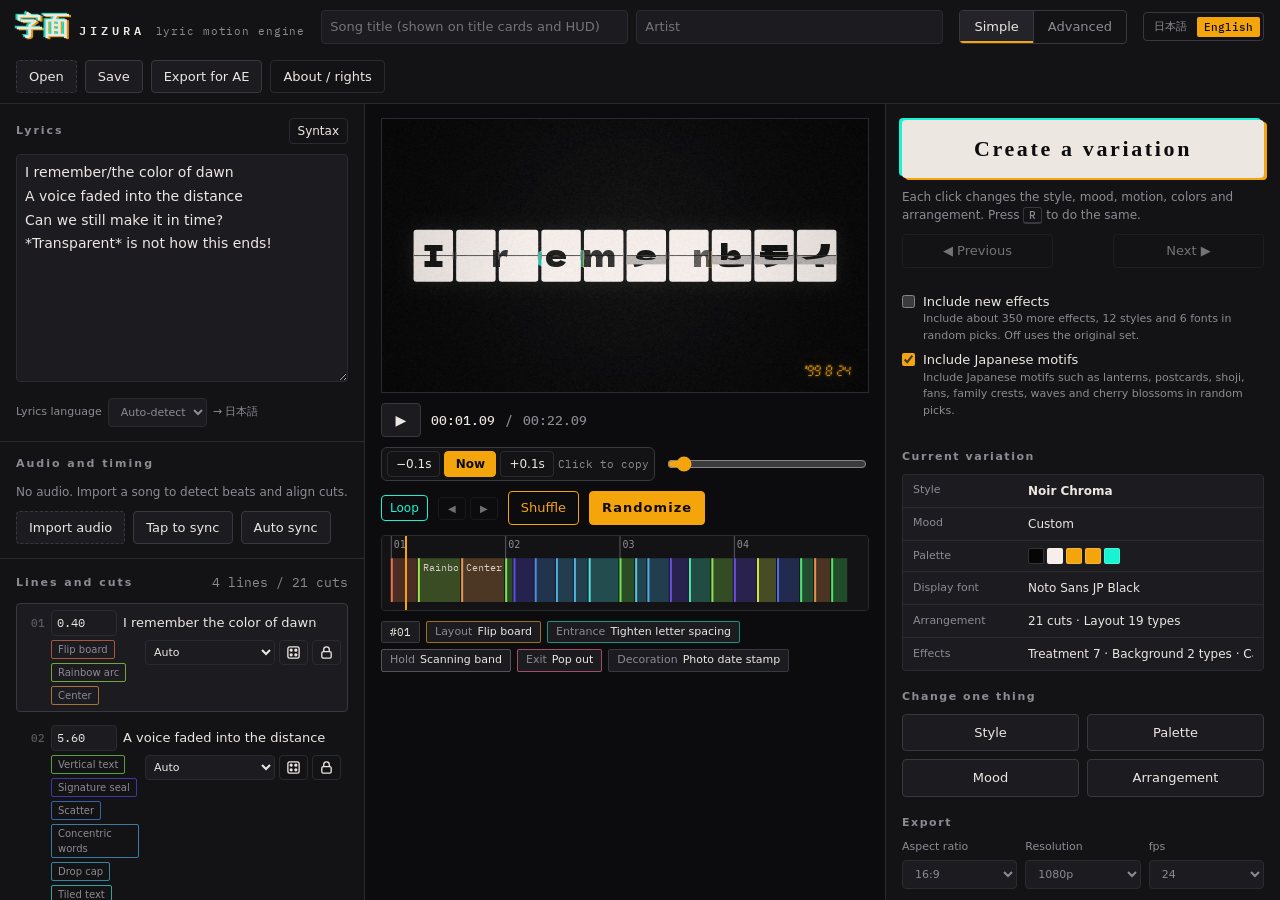
==== en/index.html @ 64d2d23e "feat: improve timing workflow" ====
<!doctype html>
<html lang="en">
<head>
<meta charset="utf-8">
<meta name="viewport" content="width=device-width, initial-scale=1, viewport-fit=cover">
<title>JIZURA — Lyric Motion Video Maker</title>
<meta name="description" content="Turn lyrics into animated lyric videos in your browser and export MP4.">
<link rel="canonical" href="https://852wa.github.io/JIZURA/en/">
<link rel="alternate" hreflang="ja" href="https://852wa.github.io/JIZURA/">
<link rel="alternate" hreflang="en" href="https://852wa.github.io/JIZURA/en/">
<meta property="og:type" content="website">
<meta property="og:title" content="JIZURA — Lyric Motion Video Maker">
<meta property="og:description" content="Turn lyrics into animated lyric videos in your browser and export MP4.">
<meta property="og:url" content="https://852wa.github.io/JIZURA/en/">
<meta name="twitter:card" content="summary">
<link rel="preconnect" href="https://fonts.googleapis.com">
<link rel="preconnect" href="https://fonts.gstatic.com" crossorigin>
<style>
:root {
  color-scheme: dark;
  --ink: #0c0c0e;
  --panel: #131316;
  --raised: #1b1b20;
  --raised2: #232329;
  --line: #2a2a31;
  --line2: #383840;
  --text: #ece7e1;
  --muted: #8e8a94;
  --faint: #5d5a63;
  --amber: #f5a50c;
  --cyan: #16f4d4;
  --rose: #ff6f9c;
  --danger: #ff5a6a;
  --ui: "IBM Plex Sans JP", "Noto Sans JP", "Hiragino Sans", "Yu Gothic UI", "Meiryo", system-ui, sans-serif;
  --mono: "IBM Plex Mono", "SFMono-Regular", Consolas, monospace;
  --brand: "Zen Old Mincho", "Noto Serif JP", "Yu Mincho", serif;
  --r: 4px;
}
html, body { height: 100%; }
[hidden] { display: none !important; }
body { margin: 0; background: var(--ink); color: var(--text); font: 13px/1.5 var(--ui); -webkit-font-smoothing: antialiased; }
* { box-sizing: border-box; }
button, input, select, textarea { font: inherit; color: inherit; }
:focus-visible { outline: 2px solid var(--cyan); outline-offset: 2px; }
@media (prefers-reduced-motion: reduce) { * { transition: none !important; } }

#app { display: flex; flex-direction: column; min-height: 100%; }

/* ---------- top bar ---------- */
.bar { display: flex; align-items: center; gap: 16px; padding-block: 10px; padding-inline: 16px; border-bottom: 1px solid var(--line); background: var(--panel); flex-wrap: wrap; }
.brand { display: flex; align-items: baseline; gap: 10px; min-width: 0; }
.brand .mark { font: 900 26px/1 var(--brand); letter-spacing: 0.02em; color: var(--text); text-shadow: -2px -1px 0 rgba(22,244,212,0.85), 2px 1px 0 rgba(245,165,12,0.9); }
.brand .word { font: 600 12px/1 var(--mono); letter-spacing: 0.34em; color: var(--text); }
.brand .tag { font: 400 11px/1 var(--mono); color: var(--muted); letter-spacing: 0.08em; }
.proj { display: flex; gap: 8px; flex: 1 1 280px; min-width: 0; }
.proj input { flex: 1 1 0; min-width: 0; }
.acts { display: flex; gap: 8px; flex-wrap: wrap; }
.lang-switch { display: inline-flex; align-items: center; gap: 3px; flex: none; font: 500 11px var(--mono); border: 1px solid var(--line2); border-radius: var(--r); padding: 3px; }
.lang-switch a, .lang-switch span { display: inline-block; padding: 3px 7px; color: var(--muted); text-decoration: none; border-radius: 2px; }
.lang-switch a:hover { color: var(--text); background: var(--raised2); }
.lang-switch [aria-current=page] { color: var(--ink); background: var(--amber); }
html[lang=en] { --ui: system-ui, -apple-system, "Segoe UI", sans-serif; --brand: Georgia, "Times New Roman", serif; }
html[lang=en] .work { grid-template-columns: minmax(315px, 365px) minmax(0, 1fr) minmax(350px, 395px); }
html[lang=en] .slider { grid-template-columns: 124px minmax(0, 1fr) 36px; }
html[lang=en] .now-row { grid-template-columns: 105px minmax(0, 1fr); }
html[lang=en] .font-row { grid-template-columns: 95px minmax(0, 1fr); }
html[lang=en] .ln .tools select { max-width: 130px; }
html[lang=en] .fields .field { overflow-wrap: anywhere; }
html[lang=en] .easy-grid button, html[lang=en] .tabs button { white-space: normal; line-height: 1.2; }

/* ---------- controls ---------- */
input[type=text], input[type=number], input:not([type]), select, textarea {
  background: var(--raised); border: 1px solid var(--line); border-radius: var(--r); padding: 6px 8px; min-width: 0;
}
input[type=number] { font-family: var(--mono); }
textarea { width: 100%; resize: vertical; line-height: 1.7; }
select { padding-right: 4px; }
button { background: var(--raised); border: 1px solid var(--line2); border-radius: var(--r); padding: 6px 12px; cursor: pointer; white-space: nowrap; }
button:hover { background: var(--raised2); border-color: #4a4a54; }
button:disabled { opacity: 0.45; cursor: not-allowed; }
button.small { padding: 3px 8px; font-size: 12px; }
button.ghost { background: transparent; border-color: var(--line); }
button.primary { background: var(--amber); color: #120c00; border-color: var(--amber); font-weight: 700; }
button.primary:hover { background: #ffb52a; }
button.accent { border-color: var(--amber); color: var(--amber); background: transparent; }
button.accent:hover { background: rgba(245,165,12,0.1); }
button[aria-pressed=true] { border-color: var(--cyan); color: var(--cyan); }
button.icon { padding: 4px 6px; line-height: 0; }
button.icon svg { width: 15px; height: 15px; }
label.file { position: relative; display: inline-flex; align-items: center; gap: 6px; background: var(--raised); border: 1px dashed var(--line2); border-radius: var(--r); padding: 6px 12px; cursor: pointer; }
label.file:hover { border-color: var(--amber); }
label.file input { position: absolute; inset: 0; opacity: 0; cursor: pointer; width: 100%; }
.muted { color: var(--muted); }
.mono { font-family: var(--mono); }
h2, h3 { margin: 0; font-weight: 600; }
h2 { font-size: 11px; letter-spacing: 0.18em; color: var(--muted); }
h3 { font-size: 11px; letter-spacing: 0.14em; color: var(--muted); margin-top: 18px; margin-bottom: 8px; }

/* ---------- workspace ---------- */
.work { flex: 1; display: grid; grid-template-columns: minmax(270px, 330px) minmax(0, 1fr) minmax(290px, 350px); min-height: 0; }
.col { min-width: 0; min-height: 0; }
.col-left, .col-right { background: var(--panel); overflow: auto; }
.col-left { border-right: 1px solid var(--line); }
.col-right { border-left: 1px solid var(--line); }
.sec { padding: 14px 16px; border-bottom: 1px solid var(--line); display: flex; flex-direction: column; gap: 10px; }
.sec-h { display: flex; align-items: center; justify-content: space-between; gap: 8px; }
#lyrics { min-height: 150px; font-size: 14px; }
.syntax { font-size: 12px; color: var(--muted); background: var(--raised); border: 1px solid var(--line); border-radius: var(--r); padding: 10px 12px; }
.syntax code { font-family: var(--mono); color: var(--amber); }
.syntax ul { margin: 0; padding-left: 16px; display: grid; gap: 3px; }
.row { display: flex; align-items: center; gap: 8px; flex-wrap: wrap; }
.audio-name { font-size: 12px; overflow-wrap: anywhere; }
.fields { display: grid; grid-template-columns: repeat(3, minmax(0, 1fr)); gap: 8px; }
.field { display: flex; flex-direction: column; gap: 4px; font-size: 11px; color: var(--muted); }
.field input, .field select { width: 100%; }
.tapbox { border: 1px solid var(--amber); border-radius: var(--r); padding: 10px; display: grid; gap: 8px; background: rgba(245,165,12,0.06); }
.tapbox .next { font-size: 15px; }
.syncbox { border: 1px solid var(--cyan); border-radius: var(--r); padding: 10px; display: grid; gap: 8px; background: rgba(22,244,212,0.04); }
.syncbox .row { flex-wrap: wrap; }
.sync-result { font-size: 12px; display: grid; gap: 6px; }
.sync-result ol { margin: 0; padding: 0; list-style: none; max-height: 220px; overflow: auto; border: 1px solid var(--line2); border-radius: var(--r); }
.sync-result li { display: grid; grid-template-columns: 1.4em 4.6em 1fr; gap: 6px; padding: 2px 6px; white-space: nowrap; }
.sync-result li span:last-child { overflow: hidden; text-overflow: ellipsis; }
.sync-result li.weak { color: var(--amber); }
.sync-result li.missing { color: var(--muted); text-decoration: line-through; }
.sync-result details li { grid-template-columns: 4.6em 1fr; }
button.tap { font: 700 18px/1 var(--mono); letter-spacing: 0.2em; padding: 16px; background: var(--amber); color: #120c00; border-color: var(--amber); }

/* line list */
#lineList { list-style: none; margin: 0; padding: 0; display: grid; gap: 6px; }
.ln { display: grid; grid-template-columns: 22px 66px minmax(0, 1fr); gap: 4px 6px; align-items: center; padding: 6px; border: 1px solid transparent; border-radius: var(--r); }
.ln:hover { background: var(--raised); }
.ln.cur { border-color: var(--line2); background: var(--raised); }
.ln .no { font: 500 11px var(--mono); color: var(--faint); text-align: right; }
.ln .time { width: 100%; padding: 3px 5px; font-size: 12px; }
.ln .txt { overflow: hidden; text-overflow: ellipsis; white-space: nowrap; cursor: pointer; }
.ln .meta { grid-column: 2 / 4; display: flex; justify-content: space-between; align-items: flex-start; gap: 6px; }
.ln .tools { display: flex; gap: 4px; flex: none; }
.ln .tools select { padding: 2px 4px; font-size: 11px; max-width: 92px; }
.ln .cuts { display: flex; gap: 4px; flex-wrap: wrap; min-width: 0; }
.ln .cuts span { font-size: 10px; padding: 1px 6px; border-radius: 2px; border: 1px solid var(--line2); color: var(--muted); cursor: pointer; }
.ln .cuts span:hover { color: var(--text); border-color: var(--amber); }

/* ---------- stage ---------- */
.col-stage { display: flex; flex-direction: column; gap: 10px; padding: 14px 16px; min-width: 0; }
.viewport { position: relative; width: 100%; background: #000; border: 1px solid var(--line); display: grid; place-items: center; overflow: hidden; }
.viewport canvas { display: block; width: 100%; height: auto; max-height: 68vh; object-fit: contain; }
.field-wide { grid-column: span 2; }
.lang-row { display: flex; align-items: center; flex-wrap: wrap; gap: 6px; margin-top: 6px; font-size: 11px; color: var(--muted); }
.lang-row select { width: auto; }
.key-badge { position: absolute; right: 10px; top: 10px; background: rgba(12,12,14,0.78); border: 1px solid var(--line2); color: #fff; padding: 3px 8px; border-radius: var(--r); font-size: 11px; pointer-events: none; letter-spacing: .04em; }
.key-badge i { display: inline-block; width: 9px; height: 9px; border-radius: 2px; margin-right: 6px; vertical-align: -1px; border: 1px solid rgba(255,255,255,.5); }
.overlay-msg { position: absolute; left: 12px; bottom: 12px; background: rgba(12,12,14,0.85); border: 1px solid var(--line2); padding: 6px 10px; border-radius: var(--r); font-size: 12px; }
.transport { display: flex; align-items: center; gap: 10px; flex-wrap: wrap; }
.transport .tc { font: 500 13px var(--mono); font-variant-numeric: tabular-nums; }
.transport input[type=range] { flex: 1 1 160px; accent-color: var(--amber); }
.time-copy { display: inline-flex; align-items: center; gap: 4px; padding: 3px 5px; border: 1px solid var(--line2); border-radius: calc(var(--r) + 2px); background: var(--panel); white-space: nowrap; }
.time-copy button { min-width: 52px; }
.time-copy .time-copy-now { background: var(--amber); color: var(--ink); border-color: var(--amber); font-weight: 700; }
.time-copy-status { min-width: 74px; color: var(--muted); font: 11px/1.15 var(--mono); text-align: center; }
button.play { width: 40px; height: 34px; padding: 0; font-size: 14px; }
#timeline { width: 100%; height: 76px; display: block; background: var(--panel); border: 1px solid var(--line); border-radius: var(--r); cursor: pointer; touch-action: none; }
.cutinfo { display: flex; gap: 6px; flex-wrap: wrap; align-items: center; min-height: 26px; }
.chip { font-size: 11px; padding: 2px 8px; border-radius: 2px; border: 1px solid var(--line2); color: var(--text); background: var(--raised); }
.chip b { font-weight: 500; color: var(--muted); margin-right: 5px; }
.chip.l { border-color: rgba(245,165,12,0.6); }
.chip.e { border-color: rgba(22,244,212,0.55); }
.chip.x { border-color: rgba(255,111,156,0.6); }
.chip.h { border-color: #55525c; }
.hint { font-size: 12px; color: var(--muted); }

/* ---------- right panel ---------- */
.tabs { display: grid; grid-template-columns: repeat(4, 1fr); border-bottom: 1px solid var(--line); position: sticky; top: 0; background: var(--panel); z-index: 2; }
.tabs button { border: 0; border-radius: 0; background: transparent; padding: 11px 4px; color: var(--muted); border-bottom: 2px solid transparent; }
.tabs button[aria-selected=true] { color: var(--text); border-bottom-color: var(--amber); }
.tabpane { padding: 14px 16px 24px; }
.style-grid { display: grid; grid-template-columns: repeat(3, minmax(0, 1fr)); gap: 8px; }
.stile { display: flex; flex-direction: column; gap: 5px; padding: 0; border: 1px solid var(--line); background: transparent; border-radius: var(--r); overflow: hidden; text-align: left; }
.stile canvas { width: 100%; aspect-ratio: 16 / 9; display: block; }
.stile span { font-size: 11px; padding: 0 7px 6px; white-space: nowrap; overflow: hidden; text-overflow: ellipsis; }
.stile[aria-pressed=true] { border-color: var(--amber); box-shadow: 0 0 0 1px var(--amber); color: var(--text); }
.slider { display: grid; grid-template-columns: 96px minmax(0, 1fr) 36px; gap: 8px; align-items: center; margin-bottom: 8px; }
.slider input { width: 100%; accent-color: var(--amber); }
.slider output { font: 500 11px var(--mono); color: var(--muted); text-align: right; }
.checks { display: grid; grid-template-columns: repeat(2, minmax(0, 1fr)); gap: 3px 10px; }
.checks label { display: flex; align-items: center; gap: 6px; font-size: 12px; padding: 2px 0; }
.checks input { accent-color: var(--amber); }
.group-h { display: flex; justify-content: space-between; align-items: center; margin-top: 16px; margin-bottom: 6px; }
.tgroup { border: 1px solid var(--line); border-radius: var(--r); margin-bottom: 8px; background: var(--raised); }
.tgroup summary { display: flex; justify-content: space-between; align-items: center; padding: 8px 10px; cursor: pointer; list-style: none; font-size: 12px; }
.tgroup summary::-webkit-details-marker { display: none; }
.tgroup summary::before { content: '▸'; color: var(--muted); margin-right: 8px; transition: transform .15s; }
.tgroup[open] summary::before { transform: rotate(90deg); }
.tgroup .tg-name { flex: 1; font-weight: 600; }
.tgroup .tg-cnt { color: var(--muted); font-size: 11px; }
.tgroup .tg-tools { display: flex; gap: 6px; padding: 0 10px 8px; }
.tgroup .checks { padding: 0 10px 10px; }
.chip.t { border-color: rgba(180,140,255,0.6); }
.chip.b { border-color: rgba(120,200,120,0.55); }
.chip.c { border-color: rgba(120,170,255,0.6); }
.group-h:first-child { margin-top: 0; }
.color-row { display: grid; grid-template-columns: repeat(3, minmax(0, 1fr)); gap: 8px; }
.color-row label { display: flex; flex-direction: column; gap: 3px; font-size: 11px; color: var(--muted); }
.color-row input[type=color] { width: 100%; height: 28px; padding: 0; border: 1px solid var(--line); background: transparent; border-radius: var(--r); }
.font-row { display: grid; grid-template-columns: 70px minmax(0, 1fr); gap: 8px; align-items: center; margin-bottom: 6px; font-size: 12px; }
.progress { height: 6px; background: var(--raised2); border-radius: 3px; overflow: hidden; }
.progress i { display: block; height: 100%; width: 0; background: linear-gradient(90deg, var(--cyan), var(--amber)); }
.outbtns { display: grid; gap: 8px; margin-top: 12px; }
.outbtns button { padding: 10px 12px; }
.note { font-size: 12px; color: var(--muted); border-left: 2px solid var(--line2); padding-left: 10px; margin-top: 12px; }
.kbd { font: 500 11px var(--mono); border: 1px solid var(--line2); border-bottom-width: 2px; padding: 0 5px; border-radius: 3px; }

label.check { display: flex; align-items: flex-start; gap: 8px; margin-bottom: 8px; cursor: pointer; }
label.check input { margin: 3px 0 0; flex: none; accent-color: var(--amber); }
label.check small { display: block; font-size: 11px; color: var(--muted); }

/* ---------- modes / おまかせ ---------- */
.modes { display: inline-flex; border: 1px solid var(--line2); border-radius: var(--r); overflow: hidden; }
.modes button { border: 0; border-radius: 0; background: transparent; padding: 6px 14px; color: var(--muted); }
.modes button + button { border-left: 1px solid var(--line2); }
.modes button[aria-pressed=true] { background: var(--raised2); color: var(--text); box-shadow: inset 0 -2px 0 var(--amber); }
#app.is-easy .tabs, #app.is-easy .tabpane, #app.is-easy .pro-only { display: none !important; }
.hist-btns { display: inline-flex; gap: 4px; }
button.icon-txt { font-size: 10px; min-width: 28px; }
.transport #btnOmakase { letter-spacing: 0.08em; }

.easy { padding: 16px 16px 28px; display: grid; gap: 18px; }
.easy h3 { margin: 0 0 8px; }
.easy-hero { display: grid; gap: 10px; }
button.omakase {
  position: relative; padding: 18px 14px; font: 900 22px/1 var(--brand); letter-spacing: 0.12em;
  background: var(--text); color: var(--ink); border: 0; border-radius: var(--r);
  box-shadow: -3px -2px 0 var(--cyan), 3px 2px 0 var(--amber);
  transition: transform .12s ease, box-shadow .12s ease;
}
button.omakase:hover { background: #fff; box-shadow: -5px -3px 0 var(--cyan), 5px 3px 0 var(--amber); }
button.omakase:active { transform: translateY(1px) scale(0.99); box-shadow: -1px -1px 0 var(--cyan), 1px 1px 0 var(--amber); }
button.omakase:disabled { box-shadow: none; }
.easy-hero .hint { margin: 0; }
.hist-row { display: grid; grid-template-columns: 1fr auto 1fr; gap: 8px; align-items: center; }
.hist-row #histPos { font-size: 11px; text-align: center; min-width: 44px; }
.now { display: grid; gap: 1px; background: var(--line); border: 1px solid var(--line); border-radius: var(--r); overflow: hidden; }
.now-row { display: grid; grid-template-columns: 84px minmax(0, 1fr); gap: 10px; align-items: center; padding: 7px 10px; background: var(--raised); font-size: 12px; }
.now-row .k { color: var(--muted); font-size: 11px; }
.now-row .v { display: flex; align-items: center; gap: 8px; min-width: 0; overflow: hidden; text-overflow: ellipsis; white-space: nowrap; }
.now-row b { font-weight: 700; }
.tagl { font: 500 10px var(--mono); color: var(--cyan); border: 1px solid rgba(22,244,212,0.5); padding: 0 5px; border-radius: 2px; }
.easy-grid { display: grid; grid-template-columns: repeat(2, minmax(0, 1fr)); gap: 8px; }
.easy-grid button { padding: 10px 8px; }
.easy .fields { display: grid; grid-template-columns: repeat(3, minmax(0, 1fr)); gap: 8px; }
.easy .exp-box { margin-top: 10px; }
.swatches { display: inline-flex; gap: 3px; vertical-align: middle; }
.swatches i { width: 16px; height: 16px; border-radius: 2px; border: 1px solid rgba(255,255,255,0.18); display: inline-block; }
#paletteSwatch i { width: 22px; height: 22px; }
.toast {
  position: absolute; top: 12px; left: 50%; transform: translate(-50%, -6px); opacity: 0;
  display: flex; align-items: center; gap: 10px; max-width: calc(100% - 24px);
  background: rgba(12,12,14,0.9); border: 1px solid var(--line2); border-left: 2px solid var(--amber);
  padding: 7px 12px; border-radius: var(--r); font-size: 12px; white-space: nowrap; overflow: hidden; text-overflow: ellipsis; pointer-events: none;
  transition: opacity .2s ease, transform .2s ease;
}
.toast.in { opacity: 1; transform: translate(-50%, 0); }
.toast.out { opacity: 0; transform: translate(-50%, -6px); }

/* ---------- 利用について ---------- */
button.linkish { background: none; border: 0; padding: 4px 0; color: var(--muted); font-size: 12px; text-decoration: underline; text-underline-offset: 3px; cursor: pointer; justify-self: start; }
button.linkish:hover { color: var(--text); background: none; }
dialog.terms { width: min(520px, calc(100vw - 32px)); max-height: calc(100vh - 48px); overflow: auto; padding: 22px 24px 18px; background: var(--panel); color: var(--text); border: 1px solid var(--line2); border-radius: 8px; box-shadow: 0 20px 60px rgba(0,0,0,0.55); }
dialog.terms::backdrop { background: rgba(6,6,8,0.66); }
dialog.terms h2 { font-size: 15px; letter-spacing: 0.08em; color: var(--text); margin: 0 0 14px; }
dialog.terms p { margin: 0 0 10px; line-height: 1.75; font-size: 13px; }
dialog.terms a { color: var(--cyan); word-break: break-all; }
.terms-main { border-left: 3px solid var(--amber); background: var(--raised); padding: 12px 14px 4px; border-radius: 0 var(--r) var(--r) 0; margin-bottom: 14px; }
.terms-main .terms-big { font-size: 15px; }
.terms-main strong { color: var(--amber); font-weight: 700; }
.terms-sub { color: var(--muted); font-size: 12px !important; }
.terms-note { font-size: 12px !important; }
.terms-oss { font-size: 12px; color: var(--muted); margin: 4px 0 14px; }
.terms-oss summary { cursor: pointer; }
.terms-oss p { font-size: 12px !important; margin-top: 6px; }
.terms-foot { display: flex; justify-content: space-between; align-items: center; gap: 12px; border-top: 1px solid var(--line); padding-top: 12px; }

/* ---------- responsive ---------- */
@media (min-width: 1181px) {
  html, body { overflow: hidden; }
  #app { height: 100%; overflow: hidden; }
  .work { overflow: hidden; }
}
@media (max-width: 1180px) {
  .work { grid-template-columns: minmax(0, 1fr) minmax(0, 1fr); }
  html[lang=en] .work { grid-template-columns: minmax(0, 1fr) minmax(0, 1fr); }
  .col-stage { grid-column: 1 / -1; order: -1; }
  .col-left { border-right: 1px solid var(--line); }
  .col-right { border-left: 0; }
}
@media (max-width: 760px) {
  .work { grid-template-columns: minmax(0, 1fr); }
  html[lang=en] .work { grid-template-columns: minmax(0, 1fr); }
  .col-left, .col-right { border: 0; border-top: 1px solid var(--line); }
  .bar { gap: 10px; }
  .brand .tag { display: none; }
  .fields { grid-template-columns: repeat(2, minmax(0, 1fr)); }
  .easy .fields { grid-template-columns: repeat(3, minmax(0, 1fr)); }
  #app.is-easy .col-right { order: 0; border-top: 1px solid var(--line); }
  #app.is-easy .col-left { order: 1; }
  .transport .hist-btns { display: none; }
}

/* 追加分 / 和風 switches + badges */
.pick-sets { margin: 12px 0 6px; text-align: left; }
.pick-sets label.check { margin-bottom: 6px; }
.easy-hero .pick-sets { margin-top: 14px; }
.set-badge { display: inline-block; margin-left: 4px; padding: 0 4px; border: 1px solid var(--amber); border-radius: 3px; color: var(--amber); font-size: 10px; line-height: 15px; vertical-align: 1px; }
.set-badge.ex { border-color: var(--cyan, #4cc9d9); color: var(--cyan, #4cc9d9); }
.checks label.set-off { opacity: 0.45; }
.checks label.set-off .set-badge { border-color: var(--muted); color: var(--muted); }
.stile { position: relative; }
.stile .badges { position: absolute; top: 4px; left: 4px; padding: 0; display: flex; gap: 3px; }
.stile .set-badge { margin: 0; padding: 0 4px; font-size: 10px; line-height: 15px; background: rgba(0,0,0,0.55); }
.stile.set-off { opacity: 0.55; }

</style>
</head>
<body>
<div id="app">
  <header class="bar">
    <div class="brand"><span class="mark" aria-hidden="true">字面</span><span class="word">JIZURA</span><span class="tag">lyric motion engine</span></div>
    <div class="proj">
      <input id="songTitle" type="text" placeholder="Song title (shown on title cards and HUD)" aria-label="Song title">
      <input id="songArtist" type="text" placeholder="Artist" aria-label="Artist">
    </div>
    <div class="modes" role="group" aria-label="Editor mode">
      <button id="modeEasy" aria-pressed="false" title="A simple workspace focused on automatic creation">Simple</button>
      <button id="modePro" aria-pressed="true" title="Show all settings">Advanced</button>
    </div>
    <nav class="lang-switch" aria-label="Language"><a href="../index.html" lang="ja">日本語</a><span aria-current="page">English</span></nav>
    <div class="acts">
      <label class="file" title="Open a saved project (.json)">Open<input id="fileProject" type="file" accept=".json,application/json"></label>
      <button id="btnSave" title="Save project as .json">Save</button>
      <button id="btnAE" title="Export project data for the After Effects panel">Export for AE</button>
      <button id="btnTerms" class="ghost terms-open" title="Rights and licenses for your exports">About / rights</button>
    </div>
  </header>

  <main class="work">
    <!-- ================= left: lyrics & timing ================= -->
    <section class="col col-left" aria-label="Lyrics and timing">
      <div class="sec">
        <div class="sec-h"><h2>Lyrics</h2><button id="btnSyntax" class="ghost small" aria-expanded="false">Syntax</button></div>
        <textarea id="lyrics" rows="9" spellcheck="false" aria-label="Lyrics (one phrase per line)"></textarea>
        <label class="lang-row">Lyrics language<select id="lyricLang"><option value="auto">Auto-detect</option><option value="ja">日本語</option><option value="zh-Hant">繁體中文</option><option value="zh-Hans">简体中文</option><option value="ko">한국어</option></select><span id="langNote" class="muted"></span></label>
        <div id="syntax" class="syntax" hidden>
          <ul>
            <li>One phrase per line. A blank line adds a short pause.</li>
            <li><code>I remember/the dawn</code> … <code>/</code> marks a cut boundary</li>
            <li><code>*transparent*</code> … emphasis (larger, stronger effects)</li>
            <li>A trailing <code>!</code> … adds a flash and shake</li>
            <li><code>lyrics|reading or note</code> … smaller text in annotation layouts</li>
            <li><code>[01:23.45]Lyrics</code> … uses an LRC timestamp</li>
            <li><code>#</code> starts a comment (ignored)</li>
          </ul>
        </div>
      </div>

      <div class="sec">
        <div class="sec-h"><h2>Audio and timing</h2></div>
        <div id="audioName" class="muted audio-name">No audio. Import a song to detect beats and align cuts.</div>
        <div class="row">
          <label class="file" title="MP3, WAV, M4A and more">Import audio<input id="audioFile" type="file" accept="audio/*,.mp3,.wav,.m4a,.aac,.ogg,.flac"></label>
          <button id="btnTap" title="Tap at the start of each line while the song plays">Tap to sync</button>
          <button id="btnAutoSync" title="Align each line to the times heard by Whisper (speech recognition) running on this computer" aria-expanded="false">Auto sync</button>
        </div>
        <div class="fields pro-only">
          <label class="field">BPM<input id="bpm" type="number" min="0" max="300" step="0.1" placeholder="Auto"></label>
          <label class="field">Start (s)<input id="offset" type="number" min="0" step="0.05"></label>
          <label class="field">Line duration<input id="lineScale" type="number" min="0.4" max="3" step="0.05"></label>
        </div>
        <div class="row pro-only">
          <label class="row" style="gap:6px"><input id="snap" type="checkbox"> Snap to beat</label>
          <button id="btnResetTimes" class="ghost small">Clear manual timing</button>
        </div>
        <div id="tapPanel" class="tapbox" hidden>
          <div class="hint">Press <span class="kbd">Space</span> or the button as each line starts.</div>
          <div class="next">Next: <b id="tapLine">—</b></div>
          <button id="tapBtn" class="tap">TAP</button>
          <button id="tapStop" class="ghost">Finish</button>
        </div>
        <div id="syncPanel" class="syncbox" hidden>
          <div class="hint">Your lyrics stay as written. Only the times Whisper (speech recognition) hears are used to align each line. The song is sent only to Whisper running on this computer.<a href="https://github.com/852wa/JIZURA/blob/main/docs/LYRICS_SYNC.md" target="_blank" rel="noopener">How to use</a></div>
          <div class="fields">
            <label class="field field-wide">Whisper server<input id="syncUrl" type="text" inputmode="url" spellcheck="false" value="http://127.0.0.1:8080"></label>
            <label class="field">Lead (s)<input id="syncLead" type="number" min="0" max="1" step="0.05" value="0.15"></label>
          </div>
          <div class="row">
            <button id="syncRun" class="primary">Transcribe with server</button>
            <label class="file" title="JSON from whisper.cpp, openai-whisper, mlx-whisper or faster-whisper">Import JSON<input id="fileWhisper" type="file" accept=".json,application/json"></label>
          </div>
          <div class="sync-prog" hidden>
            <div class="progress"><i class="sync-bar"></i></div>
            <div class="row" style="justify-content:space-between;margin-top:6px"><span class="sync-text muted mono">—</span><button id="syncCancel" class="ghost small">Cancel</button></div>
          </div>
          <div id="syncResult" class="sync-result" hidden></div>
          <div class="row">
            <button id="syncApply" class="primary" disabled>Apply to lines</button>
            <button id="syncUndo" class="ghost" disabled>Undo</button>
            <button id="syncMute" class="ghost small" hidden>Comment out unsung lines</button>
            <button id="syncLRC" class="ghost small" disabled>Save LRC</button>
          </div>
        </div>
      </div>

      <div class="sec">
        <div class="sec-h"><h2>Lines and cuts</h2><span id="linesInfo" class="muted mono"></span></div>
        <ol id="lineList"></ol>
      </div>
    </section>

    <!-- ================= center: stage ================= -->
    <section class="col col-stage" aria-label="Preview">
      <div class="viewport" id="viewport"><canvas id="view" width="1280" height="720"></canvas><div id="viewMsg" class="overlay-msg" hidden></div><div id="keyBadge" class="key-badge" hidden></div><div id="toast" class="toast" role="status" aria-live="polite" hidden></div></div>
      <div class="transport">
        <button id="btnPlay" class="play" aria-label="Play">▶</button>
        <span id="timeNow" class="tc">00:00.00</span><span class="tc muted">/</span><span id="timeDur" class="tc muted">00:00.00</span>
        <span class="time-copy" role="group" aria-label="Copy paused time in seconds">
          <button type="button" class="ghost small" data-copy-time="-0.1" title="Copy 0.1 seconds before">−0.1s</button>
          <button type="button" class="small time-copy-now" data-copy-time="0" title="Copy current time">Now</button>
          <button type="button" class="ghost small" data-copy-time="0.1" title="Copy 0.1 seconds after">+0.1s</button>
          <span id="timeCopyStatus" class="time-copy-status" role="status" aria-live="polite">Click to copy</span>
        </span>
        <input id="scrub" type="range" min="0" max="10000" value="0" aria-label="Playback position">
        <button id="btnLoop" class="ghost small" aria-pressed="true">Loop</button>
        <span class="hist-btns">
          <button id="btnPrev" class="ghost small icon-txt" title="Previous variation" aria-label="Previous">◀</button>
          <button id="btnNext" class="ghost small icon-txt" title="Next variation" aria-label="Next">▶</button>
        </span>
        <button id="btnShuffle" class="accent" title="Shuffle the arrangement, keeping locked lines">Shuffle</button>
        <button id="btnOmakase" class="primary" title="Randomize style, mood, effects and colors (R)">Randomize</button>
      </div>
      <canvas id="timeline" aria-label="Timeline (click to seek)"></canvas>
      <div class="cutinfo" id="cutInfo"></div>
    </section>

    <!-- ================= right: look & output ================= -->
    <section class="col col-right" aria-label="Style and export">
      <div id="easyPanel" class="easy" hidden>
        <div class="easy-hero">
          <button id="btnOmakaseBig" class="omakase">Create a variation</button>
          <p class="hint">Each click changes the style, mood, motion, colors and arrangement. Press <span class="kbd">R</span> to do the same.</p>
          <div class="hist-row">
            <button id="btnPrev2" class="ghost">◀ Previous</button>
            <span id="histPos" class="muted mono"></span>
            <button id="btnNext2" class="ghost">Next ▶</button>
          </div>
          <div class="pick-sets">
            <label class="check"><input id="eExtra" class="extra-toggle" type="checkbox"><span>Include new effects<small>Include about 350 more effects, 12 styles and 6 fonts in random picks. Off uses the original set.</small></span></label>
            <label class="check"><input id="eWa" class="wa-toggle" type="checkbox" checked><span>Include Japanese motifs<small>Include Japanese motifs such as lanterns, postcards, shoji, fans, family crests, waves and cherry blossoms in random picks.</small></span></label>
          </div>
        </div>
        <div class="easy-sec">
          <h3>Current variation</h3>
          <div id="easyNow" class="now"></div>
        </div>
        <div class="easy-sec">
          <h3>Change one thing</h3>
          <div class="easy-grid">
            <button id="eStyle" title="Change the style only">Style</button>
            <button id="ePalette" title="Randomize accent and offset colors">Palette</button>
            <button id="eMood" title="Change motion, glitch and technique mood">Mood</button>
            <button id="eCut" title="Change the arrangement and motion only">Arrangement</button>
          </div>
        </div>
        <div class="easy-sec">
          <h3>Export</h3>
          <div class="fields">
            <label class="field">Aspect ratio<select id="eAspect"><option value="16:9">16:9</option><option value="9:16">9:16 portrait</option><option value="4:3">4:3</option><option value="3:4">3:4 portrait</option><option value="1:1">1:1</option><option value="4:5">4:5 portrait</option><option value="21:9">21:9</option></select></label>
            <label class="field">Resolution<select id="eRes"><option value="720">720p</option><option value="1080">1080p</option><option value="1440">1440p</option><option value="2160">4K</option></select></label>
            <label class="field">fps<select id="eFps"><option>24</option><option>30</option><option>60</option></select></label>
            <label class="field field-wide">Background<select id="eKey"><option value="off">Style background</option><option value="green">Green screen (compositing)</option><option value="black">Black background (compositing)</option></select></label>
          </div>
          <div class="outbtns"><button id="eMP4" class="primary">Export MP4</button></div>
          <button class="terms-open linkish">Rights to exported videos</button>
          <div class="exp-box" hidden>
            <div class="progress"><i class="exp-bar"></i></div>
            <div class="row" style="justify-content:space-between;margin-top:6px"><span class="exp-text muted mono">—</span><button class="exp-cancel ghost small">Cancel</button></div>
          </div>
        </div>
      </div>
      <nav class="tabs" role="tablist">
        <button role="tab" data-tab="style" aria-selected="true">Style</button>
        <button role="tab" data-tab="fx" aria-selected="false">Effects</button>
        <button role="tab" data-tab="tech" aria-selected="false">Techniques</button>
        <button role="tab" data-tab="out" aria-selected="false">Export</button>
      </nav>

      <div class="tabpane" data-pane="style">
        <div id="styleGrid" class="style-grid"></div>
        <h3>Font roles</h3>
        <div id="fontRoles"></div>
        <div class="row" style="margin-top:8px">
          <input id="localFont" type="text" placeholder="Installed font name (e.g. Arial)" style="flex:1">
          <button id="btnAddFont">Add</button>
        </div>
        <div class="row" style="margin-top:8px"><label class="file">Font file (.ttf/.otf)<input id="fontFile" type="file" accept=".ttf,.otf,.woff,.woff2"></label></div>
        <h3>Accent and offset colors</h3>
        <label class="check"><input id="accentOn" type="checkbox"><span>Use custom colors<small>Applies to every scene. Brightness adapts to the background.</small></span></label>
        <div class="color-row" id="colorRowAccent"></div>
        <div class="row" style="margin-top:10px">
          <button id="btnRandPalette" class="accent">Randomize palette</button>
          <div id="paletteSwatch" class="swatches" aria-hidden="true"></div>
        </div>
        <h3>Background and text colors</h3>
        <label class="check"><input id="colorOn" type="checkbox"><span>Use custom background and text colors</span></label>
        <div class="color-row" id="colorRow"></div>
      </div>

      <div class="tabpane" data-pane="fx" hidden>
        <div id="fxSliders"></div>
        <div class="row" style="margin-top:6px">
          <label class="row" style="gap:6px"><input id="fxFlash" type="checkbox"> Flash</label>
          <label class="row" style="gap:6px">Frame stepping <select id="fxKoma" title="Motion drawings per second (independent of export fps)"><option value="0">Full (export fps)</option><option value="12">On twos (12 drawings/s)</option><option value="8">On threes (8 drawings/s)</option></select></label>
        </div>
        <div class="fields" style="margin-top:12px">
          <label class="field">HUD<select id="fxHud"><option value="auto">Auto (by style)</option><option value="on">Always show</option><option value="off">Hide</option></select></label>
          <label class="field">Seed<input id="seed" type="number" step="1"></label>
          <label class="field">&nbsp;<button id="btnSeed" class="ghost">New seed</button></label>
        </div>
        <p class="note">The same seed produces the same arrangement. Reroll or lock individual lines in the list on the left.</p>
      </div>

      <div class="tabpane" data-pane="tech" hidden>
        <div class="pick-sets">
          <label class="check"><input id="tExtra" class="extra-toggle" type="checkbox"><span>Include new effects<small>Include techniques, styles and fonts marked New in automatic picks.</small></span></label>
          <label class="check"><input id="tWa" class="wa-toggle" type="checkbox" checked><span>Include Japanese motifs<small>Include techniques and styles marked JP in automatic picks. Manual selections remain available.</small></span></label>
        </div>
        <div class="row" style="margin-bottom:10px"><input id="techFilter" type="text" placeholder="Filter techniques by name" style="flex:1" aria-label="Filter techniques by name"><span id="techTotal" class="muted mono"></span></div>
        <div id="techLists"></div>
      </div>

      <div class="tabpane" data-pane="out" hidden>
        <div class="fields">
          <label class="field">Aspect ratio<select id="outAspect"><option value="16:9">16:9</option><option value="9:16">9:16 portrait</option><option value="4:3">4:3</option><option value="3:4">3:4 portrait</option><option value="1:1">1:1</option><option value="4:5">4:5 portrait</option><option value="21:9">21:9</option></select></label>
          <label class="field">Resolution<select id="outRes"><option value="720">720p</option><option value="1080">1080p</option><option value="1440">1440p</option><option value="2160">4K</option></select></label>
          <label class="field">fps<select id="outFps"><option>24</option><option>30</option><option>60</option></select></label>
          <label class="field">Quality<select id="outQuality"><option value="standard">Standard</option><option value="high">High</option><option value="max">Maximum</option></select></label>
          <label class="field field-wide">Background<select id="outKey"><option value="off">Style background</option><option value="green">Green screen (compositing)</option><option value="black">Black background (compositing)</option></select></label>
        </div>
        <p class="note key-note">Green screen and black background render white text and effects over a solid color, without background patterns, paper texture, particles or vignette. The preview shows the export. Use a chroma key for green or Screen blending / a luma key for black to composite over footage.</p>
        <label class="row" style="gap:6px;margin-top:10px"><input id="outAudio" type="checkbox" checked> Include audio in video</label>
        <div class="outbtns">
          <button id="btnMP4" class="primary">Export MP4</button>
          <button id="btnPNG">PNG sequence (ZIP)</button>
          <button id="btnPNGA">Transparent PNG (ZIP)</button>
        </div>
        <div class="exp-box" hidden style="margin-top:12px">
          <div class="progress"><i class="exp-bar"></i></div>
          <div class="row" style="justify-content:space-between;margin-top:6px"><span class="exp-text muted mono">—</span><button class="exp-cancel ghost small">Cancel</button></div>
        </div>
        <button class="terms-open linkish" style="margin-top:10px">Rights and licenses for exported videos and images</button>
        <p class="note" id="codecNote">Export runs in your browser (Chrome or Edge recommended).</p>
      </div>
    </section>
  </main>
</div>

<dialog id="termsDlg" class="terms" aria-labelledby="termsTitle">
  <form method="dialog">
    <h2 id="termsTitle">About / rights</h2>
    <div class="terms-main">
      <p class="terms-big">You own the <strong>videos and images you create</strong>.</p>
      <p class="terms-sub">Lyrics and music remain the property of their respective rights holders.</p>
    </div>
    <p>The tool is released under the <strong>MIT license</strong>. See the license at:</p>
    <p><a href="https://github.com/852wa/JIZURA" target="_blank" rel="noopener">https://github.com/852wa/JIZURA</a></p>
    <p class="muted terms-note">Your lyrics and audio are processed in this browser and are not sent to a server.</p>
    <details class="terms-oss"><summary>Open source software</summary>
      <p>MP4 export: mp4-muxer（MIT License）<br>Fonts: Google Fonts typefaces（SIL Open Font License 1.1）</p>
    </details>
    <div class="terms-foot"><span class="muted mono">© 2026 hakoniwa · MIT</span><button value="close" class="primary" autofocus>Close</button></div>
  </form>
</dialog>

<script>
/*! mp4-muxer v5.2.2 | MIT License | (c) 2023 Vanilagy | see THIRD_PARTY_NOTICES.md */
"use strict";var Mp4Muxer=(()=>{var we=Object.defineProperty,at=Object.getOwnPropertyDescriptor,nt=Object.getOwnPropertyNames,ot=Object.prototype.hasOwnProperty,ht=(e,t)=>{for(var s in t)we(e,s,{get:t[s],enumerable:!0})},lt=(e,t,s,r)=>{if(t&&typeof t=="object"||typeof t=="function")for(let a of nt(t))!ot.call(e,a)&&a!==s&&we(e,a,{get:()=>t[a],enumerable:!(r=at(t,a))||r.enumerable});return e},ft=e=>lt(we({},"__esModule",{value:!0}),e),ve=(e,t,s)=>{if(!t.has(e))throw TypeError("Cannot "+s)},i=(e,t,s)=>(ve(e,t,"read from private field"),s?s.call(e):t.get(e)),d=(e,t,s)=>{if(t.has(e))throw TypeError("Cannot add the same private member more than once");t instanceof WeakSet?t.add(e):t.set(e,s)},C=(e,t,s,r)=>(ve(e,t,"write to private field"),r?r.call(e,s):t.set(e,s),s),ut=(e,t,s,r)=>({set _(a){C(e,t,a,s)},get _(){return i(e,t,r)}}),m=(e,t,s)=>(ve(e,t,"access private method"),s),Re={};ht(Re,{ArrayBufferTarget:()=>qe,FileSystemWritableFileStreamTarget:()=>Xe,Muxer:()=>vi,StreamTarget:()=>Te});var p=new Uint8Array(8),z=new DataView(p.buffer),y=e=>[(e%256+256)%256],c=e=>(z.setUint16(0,e,!1),[p[0],p[1]]),dt=e=>(z.setInt16(0,e,!1),[p[0],p[1]]),Pe=e=>(z.setUint32(0,e,!1),[p[1],p[2],p[3]]),n=e=>(z.setUint32(0,e,!1),[p[0],p[1],p[2],p[3]]),mt=e=>(z.setInt32(0,e,!1),[p[0],p[1],p[2],p[3]]),x=e=>(z.setUint32(0,Math.floor(e/2**32),!1),z.setUint32(4,e,!1),[p[0],p[1],p[2],p[3],p[4],p[5],p[6],p[7]]),ge=e=>(z.setInt16(0,2**8*e,!1),[p[0],p[1]]),A=e=>(z.setInt32(0,2**16*e,!1),[p[0],p[1],p[2],p[3]]),ye=e=>(z.setInt32(0,2**30*e,!1),[p[0],p[1],p[2],p[3]]),E=(e,t=!1)=>{let s=Array(e.length).fill(null).map((r,a)=>e.charCodeAt(a));return t&&s.push(0),s},se=e=>e&&e[e.length-1],Ce=e=>{let t;for(let s of e)(!t||s.presentationTimestamp>t.presentationTimestamp)&&(t=s);return t},O=(e,t,s=!0)=>{let r=e*t;return s?Math.round(r):r},Le=e=>{let t=e*(Math.PI/180),s=Math.cos(t),r=Math.sin(t);return[s,r,0,-r,s,0,0,0,1]},Ve=Le(0),je=e=>[A(e[0]),A(e[1]),ye(e[2]),A(e[3]),A(e[4]),ye(e[5]),A(e[6]),A(e[7]),ye(e[8])],X=e=>!e||typeof e!="object"?e:Array.isArray(e)?e.map(X):Object.fromEntries(Object.entries(e).map(([t,s])=>[t,X(s)])),V=e=>e>=0&&e<2**32,v=(e,t,s)=>({type:e,contents:t&&new Uint8Array(t.flat(10)),children:s}),w=(e,t,s,r,a)=>v(e,[y(t),Pe(s),r??[]],a),pt=e=>{let t=512;return e.fragmented?v("ftyp",[E("iso5"),n(t),E("iso5"),E("iso6"),E("mp41")]):v("ftyp",[E("isom"),n(t),E("isom"),e.holdsAvc?E("avc1"):[],E("mp41")])},Se=e=>({type:"mdat",largeSize:e}),ct=e=>({type:"free",size:e}),re=(e,t,s=!1)=>v("moov",null,[wt(t,e),...e.map(r=>vt(r,t)),s?Gt(e):null]),wt=(e,t)=>{let s=O(Math.max(0,...t.filter(l=>l.samples.length>0).map(l=>{const u=Ce(l.samples);return u.presentationTimestamp+u.duration})),Ae),r=Math.max(...t.map(l=>l.id))+1,a=!V(e)||!V(s),o=a?x:n;return w("mvhd",+a,0,[o(e),o(e),n(Ae),o(s),A(1),ge(1),Array(10).fill(0),je(Ve),Array(24).fill(0),n(r)])},vt=(e,t)=>v("trak",null,[gt(e,t),yt(e,t)]),gt=(e,t)=>{let s=Ce(e.samples),r=O(s?s.presentationTimestamp+s.duration:0,Ae),a=!V(t)||!V(r),o=a?x:n,l;return e.info.type==="video"?l=typeof e.info.rotation=="number"?Le(e.info.rotation):e.info.rotation:l=Ve,w("tkhd",+a,3,[o(t),o(t),n(e.id),n(0),o(r),Array(8).fill(0),c(0),c(0),ge(e.info.type==="audio"?1:0),c(0),je(l),A(e.info.type==="video"?e.info.width:0),A(e.info.type==="video"?e.info.height:0)])},yt=(e,t)=>v("mdia",null,[Ct(e,t),St(e.info.type==="video"?"vide":"soun"),Tt(e)]),Ct=(e,t)=>{let s=Ce(e.samples),r=O(s?s.presentationTimestamp+s.duration:0,e.timescale),a=!V(t)||!V(r),o=a?x:n;return w("mdhd",+a,0,[o(t),o(t),n(e.timescale),o(r),c(21956),c(0)])},St=e=>w("hdlr",0,0,[E("mhlr"),E(e),n(0),n(0),n(0),E("mp4-muxer-hdlr",!0)]),Tt=e=>v("minf",null,[e.info.type==="video"?bt():_t(),kt(),At(e)]),bt=()=>w("vmhd",0,1,[c(0),c(0),c(0),c(0)]),_t=()=>w("smhd",0,0,[c(0),c(0)]),kt=()=>v("dinf",null,[Et()]),Et=()=>w("dref",0,0,[n(1)],[zt()]),zt=()=>w("url ",0,1),At=e=>{const t=e.compositionTimeOffsetTable.length>1||e.compositionTimeOffsetTable.some(s=>s.sampleCompositionTimeOffset!==0);return v("stbl",null,[Ot(e),Vt(e),jt(e),$t(e),Ht(e),qt(e),t?Xt(e):null])},Ot=e=>w("stsd",0,0,[n(1)],[e.info.type==="video"?Mt(ri[e.info.codec],e):Rt(ni[e.info.codec],e)]),Mt=(e,t)=>v(e,[Array(6).fill(0),c(1),c(0),c(0),Array(12).fill(0),c(t.info.width),c(t.info.height),n(4718592),n(4718592),n(0),c(1),Array(32).fill(0),c(24),dt(65535)],[ai[t.info.codec](t),t.info.decoderConfig.colorSpace?Ut(t):null]),Bt={bt709:1,bt470bg:5,smpte170m:6},It={bt709:1,smpte170m:6,"iec61966-2-1":13},Dt={rgb:0,bt709:1,bt470bg:5,smpte170m:6},Ut=e=>v("colr",[E("nclx"),c(Bt[e.info.decoderConfig.colorSpace.primaries]),c(It[e.info.decoderConfig.colorSpace.transfer]),c(Dt[e.info.decoderConfig.colorSpace.matrix]),y((e.info.decoderConfig.colorSpace.fullRange?1:0)<<7)]),xt=e=>e.info.decoderConfig&&v("avcC",[...new Uint8Array(e.info.decoderConfig.description)]),Wt=e=>e.info.decoderConfig&&v("hvcC",[...new Uint8Array(e.info.decoderConfig.description)]),Ft=e=>{if(!e.info.decoderConfig)return null;let t=e.info.decoderConfig;if(!t.colorSpace)throw new Error("'colorSpace' is required in the decoder config for VP9.");let s=t.codec.split("."),r=Number(s[1]),a=Number(s[2]),u=(Number(s[3])<<4)+(0<<1)+Number(t.colorSpace.fullRange);return w("vpcC",1,0,[y(r),y(a),y(u),y(2),y(2),y(2),c(0)])},Nt=()=>{let s=(1<<7)+1;return v("av1C",[s,0,0,0])},Rt=(e,t)=>v(e,[Array(6).fill(0),c(1),c(0),c(0),n(0),c(t.info.numberOfChannels),c(16),c(0),c(0),A(t.info.sampleRate)],[oi[t.info.codec](t)]),Pt=e=>{let t=new Uint8Array(e.info.decoderConfig.description);return w("esds",0,0,[n(58753152),y(32+t.byteLength),c(1),y(0),n(75530368),y(18+t.byteLength),y(64),y(21),Pe(0),n(130071),n(130071),n(92307584),y(t.byteLength),...t,n(109084800),y(1),y(2)])},Lt=e=>{let t=3840,s=0;const r=e.info.decoderConfig?.description;if(r){if(r.byteLength<18)throw new TypeError("Invalid decoder description provided for Opus; must be at least 18 bytes long.");const a=ArrayBuffer.isView(r)?new DataView(r.buffer,r.byteOffset,r.byteLength):new DataView(r);t=a.getUint16(10,!0),s=a.getInt16(14,!0)}return v("dOps",[y(0),y(e.info.numberOfChannels),c(t),n(e.info.sampleRate),ge(s),y(0)])},Vt=e=>w("stts",0,0,[n(e.timeToSampleTable.length),e.timeToSampleTable.map(t=>[n(t.sampleCount),n(t.sampleDelta)])]),jt=e=>{if(e.samples.every(s=>s.type==="key"))return null;let t=[...e.samples.entries()].filter(([,s])=>s.type==="key");return w("stss",0,0,[n(t.length),t.map(([s])=>n(s+1))])},$t=e=>w("stsc",0,0,[n(e.compactlyCodedChunkTable.length),e.compactlyCodedChunkTable.map(t=>[n(t.firstChunk),n(t.samplesPerChunk),n(1)])]),Ht=e=>w("stsz",0,0,[n(0),n(e.samples.length),e.samples.map(t=>n(t.size))]),qt=e=>e.finalizedChunks.length>0&&se(e.finalizedChunks).offset>=2**32?w("co64",0,0,[n(e.finalizedChunks.length),e.finalizedChunks.map(t=>x(t.offset))]):w("stco",0,0,[n(e.finalizedChunks.length),e.finalizedChunks.map(t=>n(t.offset))]),Xt=e=>w("ctts",0,0,[n(e.compositionTimeOffsetTable.length),e.compositionTimeOffsetTable.map(t=>[n(t.sampleCount),n(t.sampleCompositionTimeOffset)])]),Gt=e=>v("mvex",null,e.map(Zt)),Zt=e=>w("trex",0,0,[n(e.id),n(1),n(0),n(0),n(0)]),$e=(e,t)=>v("moof",null,[Kt(e),...t.map(Qt)]),Kt=e=>w("mfhd",0,0,[n(e)]),He=e=>{let t=0,s=0,r=0,a=0,o=e.type==="delta";return s|=+o,o?t|=1:t|=2,t<<24|s<<16|r<<8|a},Qt=e=>v("traf",null,[Jt(e),Yt(e),ei(e)]),Jt=e=>{let t=0;t|=8,t|=16,t|=32,t|=131072;let s=e.currentChunk.samples[1]??e.currentChunk.samples[0],r={duration:s.timescaleUnitsToNextSample,size:s.size,flags:He(s)};return w("tfhd",0,t,[n(e.id),n(r.duration),n(r.size),n(r.flags)])},Yt=e=>w("tfdt",1,0,[x(O(e.currentChunk.startTimestamp,e.timescale))]),ei=e=>{let t=e.currentChunk.samples.map(D=>D.timescaleUnitsToNextSample),s=e.currentChunk.samples.map(D=>D.size),r=e.currentChunk.samples.map(He),a=e.currentChunk.samples.map(D=>O(D.presentationTimestamp-D.decodeTimestamp,e.timescale)),o=new Set(t),l=new Set(s),u=new Set(r),g=new Set(a),b=u.size===2&&r[0]!==r[1],U=o.size>1,ie=l.size>1,st=!b&&u.size>1,rt=g.size>1||[...g].some(D=>D!==0),L=0;return L|=1,L|=4*+b,L|=256*+U,L|=512*+ie,L|=1024*+st,L|=2048*+rt,w("trun",1,L,[n(e.currentChunk.samples.length),n(e.currentChunk.offset-e.currentChunk.moofOffset||0),b?n(r[0]):[],e.currentChunk.samples.map((D,ce)=>[U?n(t[ce]):[],ie?n(s[ce]):[],st?n(r[ce]):[],rt?mt(a[ce]):[]])])},ti=e=>v("mfra",null,[...e.map(ii),si()]),ii=(e,t)=>w("tfra",1,0,[n(e.id),n(63),n(e.finalizedChunks.length),e.finalizedChunks.map(r=>[x(O(r.startTimestamp,e.timescale)),x(r.moofOffset),n(t+1),n(1),n(1)])]),si=()=>w("mfro",0,0,[n(0)]),ri={avc:"avc1",hevc:"hvc1",vp9:"vp09",av1:"av01"},ai={avc:xt,hevc:Wt,vp9:Ft,av1:Nt},ni={aac:"mp4a",opus:"Opus"},oi={aac:Pt,opus:Lt},hi=Symbol("isTarget"),ae=class{},qe=class extends ae{constructor(){super(...arguments),this.buffer=null}},Te=class extends ae{constructor(e){if(super(),this.options=e,typeof e!="object")throw new TypeError("StreamTarget requires an options object to be passed to its constructor.");if(e.onData){if(typeof e.onData!="function")throw new TypeError("options.onData, when provided, must be a function.");if(e.onData.length<2)throw new TypeError("options.onData, when provided, must be a function that takes in at least two arguments (data and position). Ignoring the position argument, which specifies the byte offset at which the data is to be written, can lead to broken outputs.")}if(e.chunked!==void 0&&typeof e.chunked!="boolean")throw new TypeError("options.chunked, when provided, must be a boolean.");if(e.chunkSize!==void 0&&(!Number.isInteger(e.chunkSize)||e.chunkSize<1024))throw new TypeError("options.chunkSize, when provided, must be an integer and not smaller than 1024.")}},Xe=class extends ae{constructor(e,t){if(super(),this.stream=e,this.options=t,!(e instanceof FileSystemWritableFileStream))throw new TypeError("FileSystemWritableFileStreamTarget requires a FileSystemWritableFileStream instance.");if(t!==void 0&&typeof t!="object")throw new TypeError("FileSystemWritableFileStreamTarget's options, when provided, must be an object.");if(t&&t.chunkSize!==void 0&&(!Number.isInteger(t.chunkSize)||t.chunkSize<=0))throw new TypeError("options.chunkSize, when provided, must be a positive integer")}},W,j,Ge=class{constructor(){this.pos=0,d(this,W,new Uint8Array(8)),d(this,j,new DataView(i(this,W).buffer)),this.offsets=new WeakMap}seek(e){this.pos=e}writeU32(e){i(this,j).setUint32(0,e,!1),this.write(i(this,W).subarray(0,4))}writeU64(e){i(this,j).setUint32(0,Math.floor(e/2**32),!1),i(this,j).setUint32(4,e,!1),this.write(i(this,W).subarray(0,8))}writeAscii(e){for(let t=0;t<e.length;t++)i(this,j).setUint8(t%8,e.charCodeAt(t)),t%8===7&&this.write(i(this,W));e.length%8!==0&&this.write(i(this,W).subarray(0,e.length%8))}writeBox(e){if(this.offsets.set(e,this.pos),e.contents&&!e.children)this.writeBoxHeader(e,e.size??e.contents.byteLength+8),this.write(e.contents);else{let t=this.pos;if(this.writeBoxHeader(e,0),e.contents&&this.write(e.contents),e.children)for(let a of e.children)a&&this.writeBox(a);let s=this.pos,r=e.size??s-t;this.seek(t),this.writeBoxHeader(e,r),this.seek(s)}}writeBoxHeader(e,t){this.writeU32(e.largeSize?1:t),this.writeAscii(e.type),e.largeSize&&this.writeU64(t)}measureBoxHeader(e){return 8+(e.largeSize?8:0)}patchBox(e){let t=this.pos;this.seek(this.offsets.get(e)),this.writeBox(e),this.seek(t)}measureBox(e){if(e.contents&&!e.children)return this.measureBoxHeader(e)+e.contents.byteLength;{let t=this.measureBoxHeader(e);if(e.contents&&(t+=e.contents.byteLength),e.children)for(let s of e.children)s&&(t+=this.measureBox(s));return t}}};W=new WeakMap,j=new WeakMap;var ne,F,G,Z,oe,be,li=class extends Ge{constructor(e){super(),d(this,oe),d(this,ne,void 0),d(this,F,new ArrayBuffer(2**16)),d(this,G,new Uint8Array(i(this,F))),d(this,Z,0),C(this,ne,e)}write(e){m(this,oe,be).call(this,this.pos+e.byteLength),i(this,G).set(e,this.pos),this.pos+=e.byteLength,C(this,Z,Math.max(i(this,Z),this.pos))}finalize(){m(this,oe,be).call(this,this.pos),i(this,ne).buffer=i(this,F).slice(0,Math.max(i(this,Z),this.pos))}};ne=new WeakMap,F=new WeakMap,G=new WeakMap,Z=new WeakMap,oe=new WeakSet,be=function(e){let t=i(this,F).byteLength;for(;t<e;)t*=2;if(t===i(this,F).byteLength)return;let s=new ArrayBuffer(t),r=new Uint8Array(s);r.set(i(this,G),0),C(this,F,s),C(this,G,r)};var fi=2**24,ui=2,K,N,Q,B,_,he,_e,ke,Ze,Ee,Ke,J,le,ze=class extends Ge{constructor(e){super(),d(this,he),d(this,ke),d(this,Ee),d(this,J),d(this,K,void 0),d(this,N,[]),d(this,Q,void 0),d(this,B,void 0),d(this,_,[]),C(this,K,e),C(this,Q,e.options?.chunked??!1),C(this,B,e.options?.chunkSize??fi)}write(e){i(this,N).push({data:e.slice(),start:this.pos}),this.pos+=e.byteLength}flush(){if(i(this,N).length===0)return;let e=[],t=[...i(this,N)].sort((s,r)=>s.start-r.start);e.push({start:t[0].start,size:t[0].data.byteLength});for(let s=1;s<t.length;s++){let r=e[e.length-1],a=t[s];a.start<=r.start+r.size?r.size=Math.max(r.size,a.start+a.data.byteLength-r.start):e.push({start:a.start,size:a.data.byteLength})}for(let s of e){s.data=new Uint8Array(s.size);for(let r of i(this,N))s.start<=r.start&&r.start<s.start+s.size&&s.data.set(r.data,r.start-s.start);i(this,Q)?(m(this,he,_e).call(this,s.data,s.start),m(this,J,le).call(this)):i(this,K).options.onData?.(s.data,s.start)}i(this,N).length=0}finalize(){i(this,Q)&&m(this,J,le).call(this,!0)}};K=new WeakMap,N=new WeakMap,Q=new WeakMap,B=new WeakMap,_=new WeakMap,he=new WeakSet,_e=function(e,t){let s=i(this,_).findIndex(u=>u.start<=t&&t<u.start+i(this,B));s===-1&&(s=m(this,Ee,Ke).call(this,t));let r=i(this,_)[s],a=t-r.start,o=e.subarray(0,Math.min(i(this,B)-a,e.byteLength));r.data.set(o,a);let l={start:a,end:a+o.byteLength};if(m(this,ke,Ze).call(this,r,l),r.written[0].start===0&&r.written[0].end===i(this,B)&&(r.shouldFlush=!0),i(this,_).length>ui){for(let u=0;u<i(this,_).length-1;u++)i(this,_)[u].shouldFlush=!0;m(this,J,le).call(this)}o.byteLength<e.byteLength&&m(this,he,_e).call(this,e.subarray(o.byteLength),t+o.byteLength)},ke=new WeakSet,Ze=function(e,t){let s=0,r=e.written.length-1,a=-1;for(;s<=r;){let o=Math.floor(s+(r-s+1)/2);e.written[o].start<=t.start?(s=o+1,a=o):r=o-1}for(e.written.splice(a+1,0,t),(a===-1||e.written[a].end<t.start)&&a++;a<e.written.length-1&&e.written[a].end>=e.written[a+1].start;)e.written[a].end=Math.max(e.written[a].end,e.written[a+1].end),e.written.splice(a+1,1)},Ee=new WeakSet,Ke=function(e){let s={start:Math.floor(e/i(this,B))*i(this,B),data:new Uint8Array(i(this,B)),written:[],shouldFlush:!1};return i(this,_).push(s),i(this,_).sort((r,a)=>r.start-a.start),i(this,_).indexOf(s)},J=new WeakSet,le=function(e=!1){for(let t=0;t<i(this,_).length;t++){let s=i(this,_)[t];if(!(!s.shouldFlush&&!e)){for(let r of s.written)i(this,K).options.onData?.(s.data.subarray(r.start,r.end),s.start+r.start);i(this,_).splice(t--,1)}}};var di=class extends ze{constructor(e){super(new Te({onData:(t,s)=>e.stream.write({type:"write",data:t,position:s}),chunked:!0,chunkSize:e.options?.chunkSize}))}},Ae=1e3,mi=["avc","hevc","vp9","av1"],pi=["aac","opus"],ci=2082844800,wi=["strict","offset","cross-track-offset"],h,f,fe,k,T,S,$,H,Oe,R,P,Y,Me,Qe,Be,Je,Ie,Ye,De,et,Ue,tt,ue,xe,M,I,We,it,ee,de,me,Fe,q,te,pe,Ne,vi=class{constructor(e){if(d(this,Me),d(this,Be),d(this,Ie),d(this,De),d(this,Ue),d(this,ue),d(this,M),d(this,We),d(this,ee),d(this,me),d(this,q),d(this,pe),d(this,h,void 0),d(this,f,void 0),d(this,fe,void 0),d(this,k,void 0),d(this,T,null),d(this,S,null),d(this,$,Math.floor(Date.now()/1e3)+ci),d(this,H,[]),d(this,Oe,1),d(this,R,[]),d(this,P,[]),d(this,Y,!1),m(this,Me,Qe).call(this,e),e.video=X(e.video),e.audio=X(e.audio),e.fastStart=X(e.fastStart),this.target=e.target,C(this,h,{firstTimestampBehavior:"strict",...e}),e.target instanceof qe)C(this,f,new li(e.target));else if(e.target instanceof Te)C(this,f,new ze(e.target));else if(e.target instanceof Xe)C(this,f,new di(e.target));else throw new Error(`Invalid target: ${e.target}`);m(this,De,et).call(this),m(this,Be,Je).call(this)}addVideoChunk(e,t,s,r){if(!(e instanceof EncodedVideoChunk))throw new TypeError("addVideoChunk's first argument (sample) must be of type EncodedVideoChunk.");if(t&&typeof t!="object")throw new TypeError("addVideoChunk's second argument (meta), when provided, must be an object.");if(s!==void 0&&(!Number.isFinite(s)||s<0))throw new TypeError("addVideoChunk's third argument (timestamp), when provided, must be a non-negative real number.");if(r!==void 0&&!Number.isFinite(r))throw new TypeError("addVideoChunk's fourth argument (compositionTimeOffset), when provided, must be a real number.");let a=new Uint8Array(e.byteLength);e.copyTo(a),this.addVideoChunkRaw(a,e.type,s??e.timestamp,e.duration,t,r)}addVideoChunkRaw(e,t,s,r,a,o){if(!(e instanceof Uint8Array))throw new TypeError("addVideoChunkRaw's first argument (data) must be an instance of Uint8Array.");if(t!=="key"&&t!=="delta")throw new TypeError("addVideoChunkRaw's second argument (type) must be either 'key' or 'delta'.");if(!Number.isFinite(s)||s<0)throw new TypeError("addVideoChunkRaw's third argument (timestamp) must be a non-negative real number.");if(!Number.isFinite(r)||r<0)throw new TypeError("addVideoChunkRaw's fourth argument (duration) must be a non-negative real number.");if(a&&typeof a!="object")throw new TypeError("addVideoChunkRaw's fifth argument (meta), when provided, must be an object.");if(o!==void 0&&!Number.isFinite(o))throw new TypeError("addVideoChunkRaw's sixth argument (compositionTimeOffset), when provided, must be a real number.");if(m(this,pe,Ne).call(this),!i(this,h).video)throw new Error("No video track declared.");if(typeof i(this,h).fastStart=="object"&&i(this,T).samples.length===i(this,h).fastStart.expectedVideoChunks)throw new Error(`Cannot add more video chunks than specified in 'fastStart' (${i(this,h).fastStart.expectedVideoChunks}).`);let l=m(this,ue,xe).call(this,i(this,T),e,t,s,r,a,o);if(i(this,h).fastStart==="fragmented"&&i(this,S)){for(;i(this,P).length>0&&i(this,P)[0].decodeTimestamp<=l.decodeTimestamp;){let u=i(this,P).shift();m(this,M,I).call(this,i(this,S),u)}l.decodeTimestamp<=i(this,S).lastDecodeTimestamp?m(this,M,I).call(this,i(this,T),l):i(this,R).push(l)}else m(this,M,I).call(this,i(this,T),l)}addAudioChunk(e,t,s){if(!(e instanceof EncodedAudioChunk))throw new TypeError("addAudioChunk's first argument (sample) must be of type EncodedAudioChunk.");if(t&&typeof t!="object")throw new TypeError("addAudioChunk's second argument (meta), when provided, must be an object.");if(s!==void 0&&(!Number.isFinite(s)||s<0))throw new TypeError("addAudioChunk's third argument (timestamp), when provided, must be a non-negative real number.");let r=new Uint8Array(e.byteLength);e.copyTo(r),this.addAudioChunkRaw(r,e.type,s??e.timestamp,e.duration,t)}addAudioChunkRaw(e,t,s,r,a){if(!(e instanceof Uint8Array))throw new TypeError("addAudioChunkRaw's first argument (data) must be an instance of Uint8Array.");if(t!=="key"&&t!=="delta")throw new TypeError("addAudioChunkRaw's second argument (type) must be either 'key' or 'delta'.");if(!Number.isFinite(s)||s<0)throw new TypeError("addAudioChunkRaw's third argument (timestamp) must be a non-negative real number.");if(!Number.isFinite(r)||r<0)throw new TypeError("addAudioChunkRaw's fourth argument (duration) must be a non-negative real number.");if(a&&typeof a!="object")throw new TypeError("addAudioChunkRaw's fifth argument (meta), when provided, must be an object.");if(m(this,pe,Ne).call(this),!i(this,h).audio)throw new Error("No audio track declared.");if(typeof i(this,h).fastStart=="object"&&i(this,S).samples.length===i(this,h).fastStart.expectedAudioChunks)throw new Error(`Cannot add more audio chunks than specified in 'fastStart' (${i(this,h).fastStart.expectedAudioChunks}).`);let o=m(this,ue,xe).call(this,i(this,S),e,t,s,r,a);if(i(this,h).fastStart==="fragmented"&&i(this,T)){for(;i(this,R).length>0&&i(this,R)[0].decodeTimestamp<=o.decodeTimestamp;){let l=i(this,R).shift();m(this,M,I).call(this,i(this,T),l)}o.decodeTimestamp<=i(this,T).lastDecodeTimestamp?m(this,M,I).call(this,i(this,S),o):i(this,P).push(o)}else m(this,M,I).call(this,i(this,S),o)}finalize(){if(i(this,Y))throw new Error("Cannot finalize a muxer more than once.");if(i(this,h).fastStart==="fragmented"){for(let t of i(this,R))m(this,M,I).call(this,i(this,T),t);for(let t of i(this,P))m(this,M,I).call(this,i(this,S),t);m(this,me,Fe).call(this,!1)}else i(this,T)&&m(this,ee,de).call(this,i(this,T)),i(this,S)&&m(this,ee,de).call(this,i(this,S));let e=[i(this,T),i(this,S)].filter(Boolean);if(i(this,h).fastStart==="in-memory"){let t;for(let r=0;r<2;r++){let a=re(e,i(this,$)),o=i(this,f).measureBox(a);t=i(this,f).measureBox(i(this,k));let l=i(this,f).pos+o+t;for(let u of i(this,H)){u.offset=l;for(let{data:g}of u.samples)l+=g.byteLength,t+=g.byteLength}if(l<2**32)break;t>=2**32&&(i(this,k).largeSize=!0)}let s=re(e,i(this,$));i(this,f).writeBox(s),i(this,k).size=t,i(this,f).writeBox(i(this,k));for(let r of i(this,H))for(let a of r.samples)i(this,f).write(a.data),a.data=null}else if(i(this,h).fastStart==="fragmented"){let t=i(this,f).pos,s=ti(e);i(this,f).writeBox(s);let r=i(this,f).pos-t;i(this,f).seek(i(this,f).pos-4),i(this,f).writeU32(r)}else{let t=i(this,f).offsets.get(i(this,k)),s=i(this,f).pos-t;i(this,k).size=s,i(this,k).largeSize=s>=2**32,i(this,f).patchBox(i(this,k));let r=re(e,i(this,$));if(typeof i(this,h).fastStart=="object"){i(this,f).seek(i(this,fe)),i(this,f).writeBox(r);let a=t-i(this,f).pos;i(this,f).writeBox(ct(a))}else i(this,f).writeBox(r)}m(this,q,te).call(this),i(this,f).finalize(),C(this,Y,!0)}};return h=new WeakMap,f=new WeakMap,fe=new WeakMap,k=new WeakMap,T=new WeakMap,S=new WeakMap,$=new WeakMap,H=new WeakMap,Oe=new WeakMap,R=new WeakMap,P=new WeakMap,Y=new WeakMap,Me=new WeakSet,Qe=function(e){if(typeof e!="object")throw new TypeError("The muxer requires an options object to be passed to its constructor.");if(!(e.target instanceof ae))throw new TypeError("The target must be provided and an instance of Target.");if(e.video){if(!mi.includes(e.video.codec))throw new TypeError(`Unsupported video codec: ${e.video.codec}`);if(!Number.isInteger(e.video.width)||e.video.width<=0)throw new TypeError(`Invalid video width: ${e.video.width}. Must be a positive integer.`);if(!Number.isInteger(e.video.height)||e.video.height<=0)throw new TypeError(`Invalid video height: ${e.video.height}. Must be a positive integer.`);const t=e.video.rotation;if(typeof t=="number"&&![0,90,180,270].includes(t))throw new TypeError(`Invalid video rotation: ${t}. Has to be 0, 90, 180 or 270.`);if(Array.isArray(t)&&(t.length!==9||t.some(s=>typeof s!="number")))throw new TypeError(`Invalid video transformation matrix: ${t.join()}`);if(e.video.frameRate!==void 0&&(!Number.isInteger(e.video.frameRate)||e.video.frameRate<=0))throw new TypeError(`Invalid video frame rate: ${e.video.frameRate}. Must be a positive integer.`)}if(e.audio){if(!pi.includes(e.audio.codec))throw new TypeError(`Unsupported audio codec: ${e.audio.codec}`);if(!Number.isInteger(e.audio.numberOfChannels)||e.audio.numberOfChannels<=0)throw new TypeError(`Invalid number of audio channels: ${e.audio.numberOfChannels}. Must be a positive integer.`);if(!Number.isInteger(e.audio.sampleRate)||e.audio.sampleRate<=0)throw new TypeError(`Invalid audio sample rate: ${e.audio.sampleRate}. Must be a positive integer.`)}if(e.firstTimestampBehavior&&!wi.includes(e.firstTimestampBehavior))throw new TypeError(`Invalid first timestamp behavior: ${e.firstTimestampBehavior}`);if(typeof e.fastStart=="object"){if(e.video){if(e.fastStart.expectedVideoChunks===void 0)throw new TypeError("'fastStart' is an object but is missing property 'expectedVideoChunks'.");if(!Number.isInteger(e.fastStart.expectedVideoChunks)||e.fastStart.expectedVideoChunks<0)throw new TypeError("'expectedVideoChunks' must be a non-negative integer.")}if(e.audio){if(e.fastStart.expectedAudioChunks===void 0)throw new TypeError("'fastStart' is an object but is missing property 'expectedAudioChunks'.");if(!Number.isInteger(e.fastStart.expectedAudioChunks)||e.fastStart.expectedAudioChunks<0)throw new TypeError("'expectedAudioChunks' must be a non-negative integer.")}}else if(![!1,"in-memory","fragmented"].includes(e.fastStart))throw new TypeError("'fastStart' option must be false, 'in-memory', 'fragmented' or an object.");if(e.minFragmentDuration!==void 0&&(!Number.isFinite(e.minFragmentDuration)||e.minFragmentDuration<0))throw new TypeError("'minFragmentDuration' must be a non-negative number.")},Be=new WeakSet,Je=function(){if(i(this,f).writeBox(pt({holdsAvc:i(this,h).video?.codec==="avc",fragmented:i(this,h).fastStart==="fragmented"})),C(this,fe,i(this,f).pos),i(this,h).fastStart==="in-memory")C(this,k,Se(!1));else if(i(this,h).fastStart!=="fragmented"){if(typeof i(this,h).fastStart=="object"){let e=m(this,Ie,Ye).call(this);i(this,f).seek(i(this,f).pos+e)}C(this,k,Se(!0)),i(this,f).writeBox(i(this,k))}m(this,q,te).call(this)},Ie=new WeakSet,Ye=function(){if(typeof i(this,h).fastStart!="object")return;let e=0,t=[i(this,h).fastStart.expectedVideoChunks,i(this,h).fastStart.expectedAudioChunks];for(let s of t)s&&(e+=8*Math.ceil(.6666666666666666*s),e+=4*s,e+=12*Math.ceil(.6666666666666666*s),e+=4*s,e+=8*s);return e+=4096,e},De=new WeakSet,et=function(){if(i(this,h).video&&C(this,T,{id:1,info:{type:"video",codec:i(this,h).video.codec,width:i(this,h).video.width,height:i(this,h).video.height,rotation:i(this,h).video.rotation??0,decoderConfig:null},timescale:i(this,h).video.frameRate??57600,samples:[],finalizedChunks:[],currentChunk:null,firstDecodeTimestamp:void 0,lastDecodeTimestamp:-1,timeToSampleTable:[],compositionTimeOffsetTable:[],lastTimescaleUnits:null,lastSample:null,compactlyCodedChunkTable:[]}),i(this,h).audio&&(C(this,S,{id:i(this,h).video?2:1,info:{type:"audio",codec:i(this,h).audio.codec,numberOfChannels:i(this,h).audio.numberOfChannels,sampleRate:i(this,h).audio.sampleRate,decoderConfig:null},timescale:i(this,h).audio.sampleRate,samples:[],finalizedChunks:[],currentChunk:null,firstDecodeTimestamp:void 0,lastDecodeTimestamp:-1,timeToSampleTable:[],compositionTimeOffsetTable:[],lastTimescaleUnits:null,lastSample:null,compactlyCodedChunkTable:[]}),i(this,h).audio.codec==="aac")){let e=m(this,Ue,tt).call(this,2,i(this,h).audio.sampleRate,i(this,h).audio.numberOfChannels);i(this,S).info.decoderConfig={codec:i(this,h).audio.codec,description:e,numberOfChannels:i(this,h).audio.numberOfChannels,sampleRate:i(this,h).audio.sampleRate}}},Ue=new WeakSet,tt=function(e,t,s){let a=[96e3,88200,64e3,48e3,44100,32e3,24e3,22050,16e3,12e3,11025,8e3,7350].indexOf(t),o=s,l="";l+=e.toString(2).padStart(5,"0"),l+=a.toString(2).padStart(4,"0"),a===15&&(l+=t.toString(2).padStart(24,"0")),l+=o.toString(2).padStart(4,"0");let u=Math.ceil(l.length/8)*8;l=l.padEnd(u,"0");let g=new Uint8Array(l.length/8);for(let b=0;b<l.length;b+=8)g[b/8]=parseInt(l.slice(b,b+8),2);return g},ue=new WeakSet,xe=function(e,t,s,r,a,o,l){let u=r/1e6,g=(r-(l??0))/1e6,b=a/1e6,U=m(this,We,it).call(this,u,g,e);return u=U.presentationTimestamp,g=U.decodeTimestamp,o?.decoderConfig&&(e.info.decoderConfig===null?e.info.decoderConfig=o.decoderConfig:Object.assign(e.info.decoderConfig,o.decoderConfig)),{presentationTimestamp:u,decodeTimestamp:g,duration:b,data:t,size:t.byteLength,type:s,timescaleUnitsToNextSample:O(b,e.timescale)}},M=new WeakSet,I=function(e,t){i(this,h).fastStart!=="fragmented"&&e.samples.push(t);const s=O(t.presentationTimestamp-t.decodeTimestamp,e.timescale);if(e.lastTimescaleUnits!==null){let a=O(t.decodeTimestamp,e.timescale,!1),o=Math.round(a-e.lastTimescaleUnits);if(e.lastTimescaleUnits+=o,e.lastSample.timescaleUnitsToNextSample=o,i(this,h).fastStart!=="fragmented"){let l=se(e.timeToSampleTable);l.sampleCount===1?(l.sampleDelta=o,l.sampleCount++):l.sampleDelta===o?l.sampleCount++:(l.sampleCount--,e.timeToSampleTable.push({sampleCount:2,sampleDelta:o}));const u=se(e.compositionTimeOffsetTable);u.sampleCompositionTimeOffset===s?u.sampleCount++:e.compositionTimeOffsetTable.push({sampleCount:1,sampleCompositionTimeOffset:s})}}else e.lastTimescaleUnits=0,i(this,h).fastStart!=="fragmented"&&(e.timeToSampleTable.push({sampleCount:1,sampleDelta:O(t.duration,e.timescale)}),e.compositionTimeOffsetTable.push({sampleCount:1,sampleCompositionTimeOffset:s}));e.lastSample=t;let r=!1;if(!e.currentChunk)r=!0;else{let a=t.presentationTimestamp-e.currentChunk.startTimestamp;if(i(this,h).fastStart==="fragmented"){let o=i(this,T)??i(this,S);const l=i(this,h).minFragmentDuration??1;e===o&&t.type==="key"&&a>=l&&(r=!0,m(this,me,Fe).call(this))}else r=a>=.5}r&&(e.currentChunk&&m(this,ee,de).call(this,e),e.currentChunk={startTimestamp:t.presentationTimestamp,samples:[]}),e.currentChunk.samples.push(t)},We=new WeakSet,it=function(e,t,s){const r=i(this,h).firstTimestampBehavior==="strict",a=s.lastDecodeTimestamp===-1;if(r&&a&&t!==0)throw new Error(`The first chunk for your media track must have a timestamp of 0 (received DTS=${t}).Non-zero first timestamps are often caused by directly piping frames or audio data from a MediaStreamTrack into the encoder. Their timestamps are typically relative to the age of thedocument, which is probably what you want.

If you want to offset all timestamps of a track such that the first one is zero, set firstTimestampBehavior: 'offset' in the options.
`);if(i(this,h).firstTimestampBehavior==="offset"||i(this,h).firstTimestampBehavior==="cross-track-offset"){s.firstDecodeTimestamp===void 0&&(s.firstDecodeTimestamp=t);let l;i(this,h).firstTimestampBehavior==="offset"?l=s.firstDecodeTimestamp:l=Math.min(i(this,T)?.firstDecodeTimestamp??1/0,i(this,S)?.firstDecodeTimestamp??1/0),t-=l,e-=l}if(t<s.lastDecodeTimestamp)throw new Error(`Timestamps must be monotonically increasing (DTS went from ${s.lastDecodeTimestamp*1e6} to ${t*1e6}).`);return s.lastDecodeTimestamp=t,{presentationTimestamp:e,decodeTimestamp:t}},ee=new WeakSet,de=function(e){if(i(this,h).fastStart==="fragmented")throw new Error("Can't finalize individual chunks if 'fastStart' is set to 'fragmented'.");if(e.currentChunk){if(e.finalizedChunks.push(e.currentChunk),i(this,H).push(e.currentChunk),(e.compactlyCodedChunkTable.length===0||se(e.compactlyCodedChunkTable).samplesPerChunk!==e.currentChunk.samples.length)&&e.compactlyCodedChunkTable.push({firstChunk:e.finalizedChunks.length,samplesPerChunk:e.currentChunk.samples.length}),i(this,h).fastStart==="in-memory"){e.currentChunk.offset=0;return}e.currentChunk.offset=i(this,f).pos;for(let t of e.currentChunk.samples)i(this,f).write(t.data),t.data=null;m(this,q,te).call(this)}},me=new WeakSet,Fe=function(e=!0){if(i(this,h).fastStart!=="fragmented")throw new Error("Can't finalize a fragment unless 'fastStart' is set to 'fragmented'.");let t=[i(this,T),i(this,S)].filter(u=>u&&u.currentChunk);if(t.length===0)return;let s=ut(this,Oe)._++;if(s===1){let u=re(t,i(this,$),!0);i(this,f).writeBox(u)}let r=i(this,f).pos,a=$e(s,t);i(this,f).writeBox(a);{let u=Se(!1),g=0;for(let U of t)for(let ie of U.currentChunk.samples)g+=ie.size;let b=i(this,f).measureBox(u)+g;b>=4294967296&&(u.largeSize=!0,b=i(this,f).measureBox(u)+g),u.size=b,i(this,f).writeBox(u)}for(let u of t){u.currentChunk.offset=i(this,f).pos,u.currentChunk.moofOffset=r;for(let g of u.currentChunk.samples)i(this,f).write(g.data),g.data=null}let o=i(this,f).pos;i(this,f).seek(i(this,f).offsets.get(a));let l=$e(s,t);i(this,f).writeBox(l),i(this,f).seek(o);for(let u of t)u.finalizedChunks.push(u.currentChunk),i(this,H).push(u.currentChunk),u.currentChunk=null;e&&m(this,q,te).call(this)},q=new WeakSet,te=function(){i(this,f)instanceof ze&&i(this,f).flush()},pe=new WeakSet,Ne=function(){if(i(this,Y))throw new Error("Cannot add new video or audio chunks after the file has been finalized.")},ft(Re)})();typeof module=="object"&&typeof module.exports=="object"&&Object.assign(module.exports,Mp4Muxer);

</script>
<script>
/* ============================================================
   JIZURA — util: math, easing, deterministic randomness, colour
   ============================================================ */
'use strict';
const J = (window.J = window.J || {});

J.clamp = (x, a = 0, b = 1) => (x < a ? a : x > b ? b : x);
J.lerp = (a, b, t) => a + (b - a) * t;
J.inv = (a, b, x) => (b === a ? 0 : (x - a) / (b - a));
J.smooth = (a, b, x) => { const t = J.clamp(J.inv(a, b, x)); return t * t * (3 - 2 * t); };
J.TAU = Math.PI * 2;
J.DEG = Math.PI / 180;

J.E = {
  lin: x => J.clamp(x),
  inQuad: x => { x = J.clamp(x); return x * x; },
  outQuad: x => { x = J.clamp(x); return 1 - (1 - x) * (1 - x); },
  inCubic: x => { x = J.clamp(x); return x * x * x; },
  outCubic: x => { x = J.clamp(x); return 1 - Math.pow(1 - x, 3); },
  inOutCubic: x => { x = J.clamp(x); return x < 0.5 ? 4 * x * x * x : 1 - Math.pow(-2 * x + 2, 3) / 2; },
  outExpo: x => { x = J.clamp(x); return x >= 1 ? 1 : 1 - Math.pow(2, -10 * x); },
  inExpo: x => { x = J.clamp(x); return x <= 0 ? 0 : Math.pow(2, 10 * x - 10); },
  inOutExpo: x => { x = J.clamp(x); if (x <= 0 || x >= 1) return x; return x < 0.5 ? Math.pow(2, 20 * x - 10) / 2 : (2 - Math.pow(2, -20 * x + 10)) / 2; },
  outBack: (x, s = 1.9) => { x = J.clamp(x); const c = s + 1; return 1 + c * Math.pow(x - 1, 3) + s * Math.pow(x - 1, 2); },
  outElastic: x => { x = J.clamp(x); if (x === 0 || x === 1) return x; return Math.pow(2, -10 * x) * Math.sin((x * 10 - 0.75) * (J.TAU / 3)) + 1; },
  inOutSine: x => { x = J.clamp(x); return -(Math.cos(Math.PI * x) - 1) / 2; },
};

/* ---- deterministic hashing: numbers only on the hot path ---- */
const _sidCache = new Map();
J.sid = s => {                       // string -> uint32 (cached)
  let v = _sidCache.get(s);
  if (v !== undefined) return v;
  let h = 2166136261 >>> 0;
  for (let i = 0; i < s.length; i++) { h ^= s.charCodeAt(i); h = Math.imul(h, 16777619); }
  v = h >>> 0; _sidCache.set(s, v); return v;
};
J.h = function (a, b, c, d, e) {      // up to 5 numeric keys -> uint32
  let h = 0x9e3779b9 ^ (a | 0);
  h = Math.imul(h ^ (h >>> 16), 0x85ebca6b);
  h = (h + Math.imul((b | 0) + 0x632be5ab, 0xc2b2ae35)) | 0;
  h = Math.imul(h ^ (h >>> 13), 0xc2b2ae35);
  h = (h + Math.imul((c | 0) + 0x5bd1e995, 0x27d4eb2f)) | 0;
  h = Math.imul(h ^ (h >>> 15), 0x165667b1);
  h = (h + Math.imul((d | 0) + 0x1b873593, 0x85ebca6b)) | 0;
  h = Math.imul(h ^ (h >>> 16), 0x27d4eb2f);
  h = (h + Math.imul((e | 0) + 0x68e31da4, 0x9e3779b1)) | 0;
  h ^= h >>> 15; h = Math.imul(h, 0x2c1b3c6d); h ^= h >>> 12; h = Math.imul(h, 0x297a2d39); h ^= h >>> 15;
  return h >>> 0;
};
J.r = (a, b, c, d, e) => J.h(a, b, c, d, e) / 4294967296;          // 0..1
J.rs = (a, b, c, d, e) => J.r(a, b, c, d, e) * 2 - 1;               // -1..1
J.rr = (lo, hi, a, b, c, d, e) => lo + (hi - lo) * J.r(a, b, c, d, e);
J.pick = (arr, a, b, c, d) => arr[Math.floor(J.r(a, b, c, d) * arr.length) % arr.length];

J.rng = seed => {                    // mulberry32 stream
  let s = seed >>> 0;
  const f = () => { s = (s + 0x6d2b79f5) >>> 0; let t = s; t = Math.imul(t ^ (t >>> 15), t | 1); t ^= t + Math.imul(t ^ (t >>> 7), t | 61); return ((t ^ (t >>> 14)) >>> 0) / 4294967296; };
  f.range = (lo, hi) => lo + (hi - lo) * f();
  f.int = (lo, hi) => Math.floor(lo + (hi - lo + 1) * f());
  f.pick = arr => arr[Math.floor(f() * arr.length) % arr.length];
  f.chance = p => f() < p;
  f.wpick = list => {               // [{w, v}] or [[v,w]]
    let tot = 0; for (const it of list) tot += Array.isArray(it) ? it[1] : it.w;
    let x = f() * tot;
    for (const it of list) { const w = Array.isArray(it) ? it[1] : it.w; if ((x -= w) <= 0) return Array.isArray(it) ? it[0] : it.v; }
    const last = list[list.length - 1]; return Array.isArray(last) ? last[0] : last.v;
  };
  return f;
};

/* smooth 1D value noise (for drift / wiggle) */
J.noise1 = (x, seed = 0) => {
  const i = Math.floor(x), f = x - i, u = f * f * (3 - 2 * f);
  return J.lerp(J.rs(seed, i), J.rs(seed, i + 1), u);
};

/* ---- colour ---- */
J.hex = h => {
  h = String(h || '#000').replace('#', '');
  if (h.length === 3) h = h.split('').map(c => c + c).join('');
  const n = parseInt(h.slice(0, 6), 16);
  return [(n >> 16) & 255, (n >> 8) & 255, n & 255];
};
J.rgba = (h, a = 1) => { const [r, g, b] = J.hex(h); return `rgba(${r},${g},${b},${a})`; };
J.mix = (h1, h2, t) => {
  const a = J.hex(h1), b = J.hex(h2);
  const c = a.map((v, i) => Math.round(J.lerp(v, b[i], t)));
  return '#' + c.map(v => v.toString(16).padStart(2, '0')).join('');
};
J.lum = h => { const [r, g, b] = J.hex(h); return (0.2126 * r + 0.7152 * g + 0.0722 * b) / 255; };
J.toHex = (r, g, b) => '#' + [r, g, b].map(v => Math.round(J.clamp(v, 0, 255)).toString(16).padStart(2, '0')).join('').toUpperCase();
J.hsl = (h, s, l) => {                 // h 0..360, s/l 0..1 -> hex
  h = ((h % 360) + 360) % 360 / 360;
  const q = l < 0.5 ? l * (1 + s) : l + s - l * s, p = 2 * l - q;
  const f = t => { t = (t + 1) % 1; return t < 1 / 6 ? p + (q - p) * 6 * t : t < 1 / 2 ? q : t < 2 / 3 ? p + (q - p) * (2 / 3 - t) * 6 : p; };
  return J.toHex(f(h + 1 / 3) * 255, f(h) * 255, f(h - 1 / 3) * 255);
};
J.toHsl = hex => {
  const [r, g, b] = J.hex(hex).map(v => v / 255);
  const mx = Math.max(r, g, b), mn = Math.min(r, g, b), l = (mx + mn) / 2;
  if (mx === mn) return [0, 0, l];
  const d = mx - mn, s = l > 0.5 ? d / (2 - mx - mn) : d / (mx + mn);
  const h = mx === r ? (g - b) / d + (g < b ? 6 : 0) : mx === g ? (b - r) / d + 2 : (r - g) / d + 4;
  return [h * 60, s, l];
};
J.contrast = (a, b) => {               // WCAG contrast ratio
  const L = h => { const c = J.hex(h).map(v => { v /= 255; return v <= 0.03928 ? v / 12.92 : Math.pow((v + 0.055) / 1.055, 2.4); }); return 0.2126 * c[0] + 0.7152 * c[1] + 0.0722 * c[2]; };
  const x = L(a), y = L(b);
  return (Math.max(x, y) + 0.05) / (Math.min(x, y) + 0.05);
};
J.fitContrast = (hex, bg, min = 3) => {  // nudge lightness away from the background until it reads
  if (J.contrast(hex, bg) >= min) return hex.toUpperCase();
  let [h, s, l] = J.toHsl(hex);
  const dark = J.lum(bg) < 0.5;
  for (let i = 0; i < 24; i++) {
    l = dark ? Math.min(0.96, l + 0.035) : Math.max(0.04, l - 0.035);
    const c = J.hsl(h, s, l);
    if (J.contrast(c, bg) >= min) return c;
  }
  return dark ? '#FFFFFF' : '#111111';
};
/* random accent + chromatic ghost pair that works on the given background */
J.GHOST_PAIRS = [['#16F4D4', '#F5A50C'], ['#FF2A2A', '#2AA8FF'], ['#FF2BD6', '#2BFF88'], ['#FFE600', '#7B2BFF'], ['#FF6A00', '#00C2B8'],
  ['#FF6FAE', '#B6FF3B'], ['#00E0FF', '#FF3D6E'], ['#C8FF00', '#FF00A8'], ['#4D6BFF', '#FFB000'], ['#FF4B2B', '#2BD9FF']];
J.randomPalette = (bg, rnd = Math.random) => {
  const dark = J.lum(bg) < 0.5;
  let a, b, mode;
  if (rnd() < 0.4) {
    mode = 'curated';
    [a, b] = J.GHOST_PAIRS[Math.floor(rnd() * J.GHOST_PAIRS.length)];
    if (rnd() < 0.5) [a, b] = [b, a];
    if (!dark) { a = J.hsl(J.toHsl(a)[0], 0.95, 0.47); b = J.hsl(J.toHsl(b)[0], 0.95, 0.47); }
  } else {
    mode = 'harmony';
    const h = rnd() * 360, gap = [180, 165, 150, 135][Math.floor(rnd() * 4)] * (rnd() < 0.5 ? 1 : -1);
    const s = 0.82 + rnd() * 0.18, l = dark ? 0.52 + rnd() * 0.1 : 0.44 + rnd() * 0.08;
    a = J.hsl(h, s, l); b = J.hsl(h + gap, s, l);
  }
  // accent: one of the pair, or the hue between them, made readable on the background
  const r = rnd();
  const ha = J.toHsl(a)[0], hb = J.toHsl(b)[0];
  let acc = r < 0.35 ? a : r < 0.6 ? b : J.hsl((ha + hb) / 2 + (rnd() < 0.5 ? 0 : 180), 0.9, dark ? 0.6 : 0.45);
  acc = J.fitContrast(acc, bg, 3);
  return { accent: acc, ghostA: a, ghostB: b, mode };
};

/* ---- script classes for Japanese text ---- */
J.isKanji = c => /[㐀-鿿豈-﫿々〆ヶ]/.test(c);
J.isHira = c => /[ぁ-ゟ]/.test(c);
J.isKata = c => /[゠-ヿㇰ-ㇿｦ-ﾟ]/.test(c);
J.isSmallKana = c => 'ぁぃぅぇぉっゃゅょゎァィゥェォッャュョヮヵヶ'.includes(c);
J.isPunct = c => /[、。，．,.!?！？…‥・「」『』（）()【】〈〉《》〔〕［］\[\]'"“”‘’ー〜～:：;；\-—―]/.test(c);
J.isLatin = c => /[A-Za-z0-9]/.test(c);
J.VERT_ROTATE = 'ー〜～…‥―—-()（）「」『』【】〈〉《》〔〕[]［］→←:：;；=＝';

/* ---- kana → romaji (for annotation labels; kanji left out) ---- */
(() => {
  const base = { あ: 'a', い: 'i', う: 'u', え: 'e', お: 'o', か: 'ka', き: 'ki', く: 'ku', け: 'ke', こ: 'ko', さ: 'sa', し: 'shi', す: 'su', せ: 'se', そ: 'so', た: 'ta', ち: 'chi', つ: 'tsu', て: 'te', と: 'to', な: 'na', に: 'ni', ぬ: 'nu', ね: 'ne', の: 'no', は: 'ha', ひ: 'hi', ふ: 'fu', へ: 'he', ほ: 'ho', ま: 'ma', み: 'mi', む: 'mu', め: 'me', も: 'mo', や: 'ya', ゆ: 'yu', よ: 'yo', ら: 'ra', り: 'ri', る: 'ru', れ: 're', ろ: 'ro', わ: 'wa', を: 'wo', ん: 'n', が: 'ga', ぎ: 'gi', ぐ: 'gu', げ: 'ge', ご: 'go', ざ: 'za', じ: 'ji', ず: 'zu', ぜ: 'ze', ぞ: 'zo', だ: 'da', ぢ: 'ji', づ: 'zu', で: 'de', ど: 'do', ば: 'ba', び: 'bi', ぶ: 'bu', べ: 'be', ぼ: 'bo', ぱ: 'pa', ぴ: 'pi', ぷ: 'pu', ぺ: 'pe', ぽ: 'po', ぁ: 'a', ぃ: 'i', ぅ: 'u', ぇ: 'e', ぉ: 'o', ゔ: 'vu' };
  const yo = { ゃ: 'ya', ゅ: 'yu', ょ: 'yo' };
  J.romaji = s => {
    let out = '', i = 0;
    const toH = c => (J.isKata(c) && c !== 'ー' ? String.fromCharCode(c.charCodeAt(0) - 0x60) : c);
    const arr = [...s].map(toH);
    while (i < arr.length) {
      const c = arr[i], n = arr[i + 1];
      if (c === 'っ') { const nx = base[n] || ''; out += nx ? nx[0] : ''; i++; continue; }
      if (c === 'ー') { out += out.slice(-1); i++; continue; }
      if (n && yo[n] && base[c]) { const b = base[c]; out += (b.length > 1 && (b.endsWith('i')) ? b.slice(0, -1) : b) + (b === 'shi' || b === 'chi' || b === 'ji' ? yo[n].slice(1) : yo[n]); i += 2; continue; }
      if (base[c]) out += base[c]; else if (/[A-Za-z0-9 ]/.test(c)) out += c; else return null;
      i++;
    }
    return out;
  };
})();

J.fmtTime = (t, fps) => {
  t = Math.max(0, t);
  const m = Math.floor(t / 60), s = Math.floor(t % 60), f = Math.floor((t % 1) * (fps || 100));
  return `${String(m).padStart(2, '0')}:${String(s).padStart(2, '0')}${fps ? ':' + String(f).padStart(2, '0') : '.' + String(f).padStart(2, '0')}`;
};

/* ============================================================
   JIZURA — fonts: catalogue, loading, glyph decomposition
   ============================================================ */
(() => {
'use strict';

const JP_SANS_FB = '"Noto Sans JP","Noto Sans CJK JP","Hiragino Sans","Yu Gothic","Meiryo",sans-serif';
const JP_SERIF_FB = '"Noto Serif JP","Noto Serif CJK JP","Hiragino Mincho ProN","Yu Mincho",serif';

/* role catalogue: key -> {label, family, weight, kind} */
J.FONTS = {
  gothic_black:  { label: 'Noto Sans JP Black',        family: '"Noto Sans JP"', weight: 900, kind: 'gothic', fb: JP_SANS_FB, gf: 'Noto+Sans+JP:wght@300;500;700;900' },
  gothic_bold:   { label: 'Noto Sans JP Bold',         family: '"Noto Sans JP"', weight: 700, kind: 'gothic', fb: JP_SANS_FB, gf: 'Noto+Sans+JP:wght@300;500;700;900' },
  gothic_med:    { label: 'Noto Sans JP Medium',       family: '"Noto Sans JP"', weight: 500, kind: 'gothic', fb: JP_SANS_FB, gf: 'Noto+Sans+JP:wght@300;500;700;900' },
  gothic_light:  { label: 'Noto Sans JP Light',        family: '"Noto Sans JP"', weight: 300, kind: 'gothic', fb: JP_SANS_FB, gf: 'Noto+Sans+JP:wght@300;500;700;900' },
  dela:          { label: 'Dela Gothic One',           family: '"Dela Gothic One"', weight: 400, kind: 'display', fb: JP_SANS_FB, gf: 'Dela+Gothic+One' },
  zenkaku:       { label: 'Zen Kaku Gothic New Black', family: '"Zen Kaku Gothic New"', weight: 900, kind: 'gothic', fb: JP_SANS_FB, gf: 'Zen+Kaku+Gothic+New:wght@900' },
  mincho_black:  { label: 'Zen Old Mincho Black',      family: '"Zen Old Mincho"', weight: 900, kind: 'mincho', fb: JP_SERIF_FB, gf: 'Zen+Old+Mincho:wght@900' },
  mincho_bold:   { label: 'Noto Serif JP Bold',        family: '"Noto Serif JP"', weight: 700, kind: 'mincho', fb: JP_SERIF_FB, gf: 'Noto+Serif+JP:wght@300;500;700' },
  mincho:        { label: 'Noto Serif JP Medium',      family: '"Noto Serif JP"', weight: 500, kind: 'mincho', fb: JP_SERIF_FB, gf: 'Noto+Serif+JP:wght@300;500;700' },
  mincho_light:  { label: 'Noto Serif JP Light',       family: '"Noto Serif JP"', weight: 300, kind: 'mincho', fb: JP_SERIF_FB, gf: 'Noto+Serif+JP:wght@300;500;700' },
  tokumin:       { label: 'Kaisei Tokumin',            family: '"Kaisei Tokumin"', weight: 800, kind: 'mincho', fb: JP_SERIF_FB, gf: 'Kaisei+Tokumin:wght@800' },
  round:         { label: 'M PLUS Rounded 1c',         family: '"M PLUS Rounded 1c"', weight: 800, kind: 'round', fb: JP_SANS_FB, gf: 'M+PLUS+Rounded+1c:wght@800' },
  pop:           { label: 'Mochiy Pop One',            family: '"Mochiy Pop One"', weight: 400, kind: 'display', fb: JP_SANS_FB, gf: 'Mochiy+Pop+One' },
  dot:           { label: 'DotGothic16',               family: '"DotGothic16"', weight: 400, kind: 'pixel', fb: JP_SANS_FB, gf: 'DotGothic16' },
  brush:         { label: 'Yuji Syuku',                family: '"Yuji Syuku"', weight: 400, kind: 'brush', fb: JP_SERIF_FB, gf: 'Yuji+Syuku' },
  mono:          { label: 'IBM Plex Mono',             family: '"IBM Plex Mono"', weight: 500, kind: 'mono', fb: '"IBM Plex Sans JP",' + JP_SANS_FB, gf: 'IBM+Plex+Mono:wght@500;600' },
  reggae:        { label: 'Reggae One',                family: '"Reggae One"', weight: 400, kind: 'display', fb: JP_SANS_FB, gf: 'Reggae+One' },
  rampart:       { label: 'Rampart One',               family: '"Rampart One"', weight: 400, kind: 'display', fb: JP_SANS_FB, gf: 'Rampart+One' },
  potta:         { label: 'Potta One',                 family: '"Potta One"', weight: 400, kind: 'brush', fb: JP_SANS_FB, gf: 'Potta+One' },
  kiwi:          { label: 'Kiwi Maru',                 family: '"Kiwi Maru"', weight: 500, kind: 'round', fb: JP_SANS_FB, gf: 'Kiwi+Maru:wght@500' },
  klee:          { label: 'Klee One',                  family: '"Klee One"', weight: 600, kind: 'hand', fb: JP_SERIF_FB, gf: 'Klee+One:wght@600' },
  shippori:      { label: 'Shippori Mincho B1',        family: '"Shippori Mincho B1"', weight: 800, kind: 'mincho', fb: JP_SERIF_FB, gf: 'Shippori+Mincho+B1:wght@800' },
  sansui:        { label: 'IBM Plex Sans JP',          family: '"IBM Plex Sans JP"', weight: 500, kind: 'gothic', fb: JP_SANS_FB, gf: 'IBM+Plex+Sans+JP:wght@400;500;700' },
};
J.GOOGLE_FONTS_URL = 'https://fonts.googleapis.com/css2?family=Dela+Gothic+One&family=Noto+Sans+JP:wght@300;500;700;900&family=Noto+Serif+JP:wght@300;500;700&family=Zen+Kaku+Gothic+New:wght@900&family=Zen+Old+Mincho:wght@900&family=Kaisei+Tokumin:wght@800&family=M+PLUS+Rounded+1c:wght@800&family=Mochiy+Pop+One&family=DotGothic16&family=Yuji+Syuku&family=IBM+Plex+Mono:wght@500;600&family=IBM+Plex+Sans+JP:wght@400;500;700&display=swap';

/* user fonts (local family names or uploaded files) */
J.addUserFont = (key, label, family, weight = 400, kind = 'custom') => {
  J.FONTS[key] = { label, family: `"${family.replace(/"/g, '')}"`, weight, kind, fb: JP_SANS_FB, user: true };
  J.glyphs.clear();
};
J.loadFontFile = async (file) => {
  const buf = await file.arrayBuffer();
  const fam = 'UF_' + file.name.replace(/\.[^.]+$/, '').replace(/[^\w]/g, '_');
  const ff = new FontFace(fam, buf);
  await ff.load(); document.fonts.add(ff);
  const key = 'user_' + fam;
  J.addUserFont(key, file.name.replace(/\.[^.]+$/, ''), fam, 400, 'custom');
  return key;
};

J.fontCSS = (key, px) => {
  const f = J.faceOf ? J.faceOf(key) : (J.FONTS[key] || J.FONTS.gothic_bold);   // per-language face (02b_lang.js)
  return `${f.weight} ${px.toFixed(2)}px ${f.family},${f.fb}`;
};

/* Google Fonts stylesheets are attached lazily, one family at a time, only for the faces a plan actually uses —
   adding faces to the catalogue therefore costs nothing until a style or setting picks them */
const cssJobs = new Map();
function attachFamily(spec) {
  if (!spec || typeof document === 'undefined' || !document.head) return Promise.resolve();
  if (cssJobs.has(spec)) return cssJobs.get(spec);
  const job = new Promise(res => {
    const l = document.createElement('link');
    l.rel = 'stylesheet'; l.href = 'https://fonts.googleapis.com/css2?family=' + spec + '&display=swap';
    const done = () => res(); l.onload = done; l.onerror = done; setTimeout(done, 5000);
    document.head.appendChild(l);
  });
  cssJobs.set(spec, job);
  return job;
}
/* font keys a plan draws with: style roles, per-cut font params, mono for HUD */
J.fontsOfPlan = (plan) => {
  const set = new Set(['mono']);
  if (!plan) return [...set];
  for (const r of Object.values(plan.style.fonts || {})) for (const k of r) set.add(k);
  for (const c of plan.cuts || []) for (const v of Object.values(c.params || {})) {
    if (typeof v === 'string' && J.FONTS[v]) set.add(v);
    else if (Array.isArray(v)) v.forEach(x => { if (typeof x === 'string' && J.FONTS[x]) set.add(x); });
  }
  return [...set].filter(k => J.FONTS[k]);
};
/* make sure the glyphs we need are loaded (Google Fonts are unicode-range split). keys = null → every catalogue face */
J.ensureFonts = async (text, keys) => {
  if (!document.fonts || !document.fonts.load) return;
  const uniq = [...new Set([...text])].join('') || 'あ';
  const list = (keys || Object.keys(J.FONTS)).filter(k => J.FONTS[k]);
  // faces in the current lyric language (+ its fallback sans / serif), each with the weight it is drawn at
  const faces = list.map(k => (J.faceOf ? J.faceOf(k) : J.FONTS[k]));
  if (J.langBaseFaces) for (const b of J.langBaseFaces(list)) faces.push({ family: '"' + b.family + '"', weight: b.weight, gf: b.gf });
  await Promise.all([...new Set(faces.map(f => f.gf).filter(Boolean))].map(attachFamily));
  const jobs = [], seen = new Set();
  for (const f of faces) {
    const spec = `${f.weight} 64px ${f.family}`;
    if (seen.has(spec)) continue; seen.add(spec);
    jobs.push(document.fonts.load(spec, uniq).catch(() => null));
  }
  await Promise.all(jobs);
  if (document.fonts.ready) await document.fonts.ready;
  J.glyphs.clear();
  J.metrics.clear();
};

/* ---------- metrics (advance widths) ---------- */
const _mc = document.createElement('canvas').getContext('2d');
J.metrics = {
  m: new Map(),
  clear() { this.m.clear(); },
  adv(fontKey, ch) {               // advance in em
    const k = fontKey + '\u0000' + ch;
    let v = this.m.get(k);
    if (v === undefined) {
      _mc.font = J.fontCSS(fontKey, 100);
      v = _mc.measureText(ch).width / 100;
      if (!(v > 0)) v = ch === ' ' ? 0.3 : 1;
      this.m.set(k, v);
    }
    return v;
  },
};

/* ---------- glyph decomposition (raster connected components) ----------
   A glyph is rasterised once per (font, char, resolution bucket); its alpha
   mask is split into connected pieces (strokes / radicals / dots) so that
   each can be flown, shattered or dropped independently. Works with any
   font the browser can render, including local and uploaded ones.        */
class GlyphCache {
  constructor() { this.map = new Map(); this.tint = new Map(); this.count = 0; this.maxRes = 512; }
  clear() { this.map.clear(); this.tint.clear(); }
  bucket(px) { let r = 64; while (r < px && r < this.maxRes) r *= 2; return r; }
  get(fontKey, ch, px) {
    const res = this.bucket(px);
    const key = fontKey + '|' + ch + '|' + res;
    let g = this.map.get(key);
    if (!g) { g = decompose(fontKey, ch, res); this.map.set(key, g); if (this.map.size > 1800) this.evict(); }
    return g;
  }
  evict() { let n = 0; for (const k of this.map.keys()) { this.map.delete(k); if (++n > 600) break; } this.tint.clear(); }
  sprite(piece, color) {              // tinted copy of a white piece sprite
    if (color === '#ffffff' || color === '#fff') return piece.cv;
    let m = this.tint.get(piece.id);
    if (!m) { m = new Map(); this.tint.set(piece.id, m); }
    let c = m.get(color);
    if (!c) {
      c = document.createElement('canvas'); c.width = piece.cv.width; c.height = piece.cv.height;
      const x = c.getContext('2d'); x.drawImage(piece.cv, 0, 0); x.globalCompositeOperation = 'source-in'; x.fillStyle = color; x.fillRect(0, 0, c.width, c.height);
      m.set(color, c);
    }
    return c;
  }
}
J.glyphs = new GlyphCache();
let _pid = 0;

function decompose(fontKey, ch, res) {
  const S = Math.ceil(res * 1.45), half = S / 2;
  const cv = document.createElement('canvas'); cv.width = S; cv.height = S;
  const x = cv.getContext('2d', { willReadFrequently: true });
  x.font = J.fontCSS(fontKey, res); x.textAlign = 'center'; x.textBaseline = 'middle'; x.fillStyle = '#fff';
  x.fillText(ch, half, half);
  const img = x.getImageData(0, 0, S, S).data;
  const N = S * S, A = new Uint8Array(N);
  for (let i = 0; i < N; i++) A[i] = img[i * 4 + 3];
  const L = new Int32Array(N), TH = 60;
  const stack = new Int32Array(N);
  let nl = 0; const boxes = [];
  for (let i = 0; i < N; i++) {
    if (A[i] < TH || L[i]) continue;
    nl++; let sp = 0; stack[sp++] = i; L[i] = nl;
    let x0 = S, y0 = S, x1 = 0, y1 = 0, area = 0;
    while (sp) {
      const p = stack[--sp], px = p % S, py = (p / S) | 0; area++;
      if (px < x0) x0 = px; if (px > x1) x1 = px; if (py < y0) y0 = py; if (py > y1) y1 = py;
      for (let dy = -1; dy <= 1; dy++) {
        const yy = py + dy; if (yy < 0 || yy >= S) continue;
        for (let dx = -1; dx <= 1; dx++) {
          const xx = px + dx; if (xx < 0 || xx >= S) continue;
          const q = yy * S + xx;
          if (!L[q] && A[q] >= TH) { L[q] = nl; stack[sp++] = q; }
        }
      }
    }
    boxes[nl] = { x0, y0, x1, y1, area };
  }
  // attach anti-aliased fringe pixels to neighbouring labels (two dilation passes)
  for (let pass = 0; pass < 2; pass++) {
    const L2 = L.slice();
    for (let p = 0; p < N; p++) {
      if (L[p] || !A[p]) continue;
      const px = p % S, py = (p / S) | 0;
      let lab = 0;
      if (px > 0 && L[p - 1]) lab = L[p - 1]; else if (px < S - 1 && L[p + 1]) lab = L[p + 1];
      else if (py > 0 && L[p - S]) lab = L[p - S]; else if (py < S - 1 && L[p + S]) lab = L[p + S];
      if (lab) { L2[p] = lab; const b = boxes[lab]; if (px < b.x0) b.x0 = px; if (px > b.x1) b.x1 = px; if (py < b.y0) b.y0 = py; if (py > b.y1) b.y1 = py; }
    }
    L.set(L2);
  }
  // merge specks into nearest bigger piece
  const minA = res * res * 0.0012;
  const remap = new Int32Array(nl + 1);
  for (let l = 1; l <= nl; l++) remap[l] = l;
  for (let l = 1; l <= nl; l++) {
    const b = boxes[l]; if (b.area >= minA) continue;
    let best = 0, bd = 1e9; const cx = (b.x0 + b.x1) / 2, cy = (b.y0 + b.y1) / 2;
    for (let m = 1; m <= nl; m++) {
      if (m === l || boxes[m].area < minA) continue;
      const o = boxes[m]; const dx = Math.max(o.x0 - cx, 0, cx - o.x1), dy = Math.max(o.y0 - cy, 0, cy - o.y1);
      const d = dx * dx + dy * dy; if (d < bd) { bd = d; best = m; }
    }
    if (best) { remap[l] = best; const o = boxes[best]; o.x0 = Math.min(o.x0, b.x0); o.y0 = Math.min(o.y0, b.y0); o.x1 = Math.max(o.x1, b.x1); o.y1 = Math.max(o.y1, b.y1); }
  }
  const pieces = [];
  for (let l = 1; l <= nl; l++) {
    if (remap[l] !== l) continue;
    const b = boxes[l]; const w = b.x1 - b.x0 + 1, h = b.y1 - b.y0 + 1;
    const pc = document.createElement('canvas'); pc.width = w; pc.height = h;
    const px = pc.getContext('2d'); const id = px.createImageData(w, h); const d = id.data;
    for (let yy = 0; yy < h; yy++) for (let xx = 0; xx < w; xx++) {
      const p = (b.y0 + yy) * S + (b.x0 + xx);
      if (remap[L[p]] === l && L[p]) { const o = (yy * w + xx) * 4; d[o] = d[o + 1] = d[o + 2] = 255; d[o + 3] = A[p]; }
    }
    px.putImageData(id, 0, 0);
    pieces.push({
      id: ++_pid, cv: pc, res,
      // centre & size in em units, relative to glyph centre
      cx: ((b.x0 + b.x1 + 1) / 2 - half) / res, cy: ((b.y0 + b.y1 + 1) / 2 - half) / res,
      w: w / res, h: h / res, area: b.area / (res * res),
      frags: null,
    });
  }
  pieces.sort((a, b) => b.area - a.area);
  return { ch, res, pieces };
}

/* split a piece into up to 3 convex fragments (for shatter) — local em coords around piece centre */
J.fragments = (pc, seed) => {
  if (pc.frags) return pc.frags;
  const w = pc.w, h = pc.h;
  let polys = [[[-w / 2, -h / 2], [w / 2, -h / 2], [w / 2, h / 2], [-w / 2, h / 2]]];
  const cuts = Math.max(pc.w, pc.h) > 0.42 ? 2 : Math.max(pc.w, pc.h) > 0.2 ? 1 : 0;
  for (let c = 0; c < cuts; c++) {
    const next = [];
    for (const poly of polys) {
      const ang = (w > h ? Math.PI / 2 : 0) + J.rs(seed, pc.id, c) * 0.5;
      const nx = Math.cos(ang), ny = Math.sin(ang);
      const cx = poly.reduce((s, p) => s + p[0], 0) / poly.length, cy = poly.reduce((s, p) => s + p[1], 0) / poly.length;
      const off = J.rs(seed, pc.id, c, 7) * 0.12 * Math.max(w, h);
      const d0 = nx * cx + ny * cy + off;
      next.push(clipHalf(poly, nx, ny, d0, 1), clipHalf(poly, nx, ny, d0, -1));
    }
    polys = next.filter(p => p.length >= 3);
  }
  pc.frags = polys.map(p => {
    const cx = p.reduce((s, q) => s + q[0], 0) / p.length, cy = p.reduce((s, q) => s + q[1], 0) / p.length;
    return { poly: p, cx, cy };
  });
  return pc.frags;
};
function clipHalf(poly, nx, ny, d0, sgn) {
  const out = [];
  for (let i = 0; i < poly.length; i++) {
    const a = poly[i], b = poly[(i + 1) % poly.length];
    const da = sgn * (nx * a[0] + ny * a[1] - d0), db = sgn * (nx * b[0] + ny * b[1] - d0);
    if (da >= 0) out.push(a);
    if ((da >= 0) !== (db >= 0)) { const t = da / (da - db); out.push([a[0] + (b[0] - a[0]) * t, a[1] + (b[1] - a[1]) * t]); }
  }
  return out;
}
})();

/* ============================================================
   JIZURA — lyric language: auto-detection + per-language faces
   The styles are designed around Japanese fonts. For Chinese
   (Traditional / Simplified) and Korean lyrics every font key is
   drawn with a face that has the glyphs, chosen to keep the same
   character (gothic → sans, mincho → serif, pop → rounded, …).
   project.lang: 'auto' | 'ja' | 'zh-Hant' | 'zh-Hans' | 'ko'
   ============================================================ */
(() => {
'use strict';

J.LANGS = ['auto', 'ja', 'zh-Hant', 'zh-Hans', 'ko'];
J.LANG_LABEL = { auto: '自動判定', ja: '日本語', 'zh-Hant': '繁體中文', 'zh-Hans': '简体中文', ko: '한국어' };

/* characters that differ between Traditional and Simplified Chinese (same order in both strings) */
const TC = '們個說這會對時來還後過國開關與為從問間見長東車門愛聽學讓話號發點無現體經電實樣聲變離氣夢給覺當歡陽戀邊頭淚誰歲遠嗎萬難寫應讀憶樂麼麗傷將總結終紅綠線顏風飛鳥謝語請認識熱燈願獨夠紀帶滿靜輕別腦臉懷謊錯顆陣場讚淺溫記憑護壞歸媽隨銀聞態虛遙';
const SC = '们个说这会对时来还后过国开关与为从问间见长东车门爱听学让话号发点无现体经电实样声变离气梦给觉当欢阳恋边头泪谁岁远吗万难写应读忆乐么丽伤将总结终红绿线颜风飞鸟谢语请认识热灯愿独够纪带满静轻别脑脸怀谎错颗阵场赞浅温记凭护坏归妈随银闻态虚遥';
const TCSET = new Set([...TC]), SCSET = new Set([...SC]);
// a few of the "Simplified" forms are also Japanese shinjitai (会 対 来 …) — kana decides Japanese first, so that is harmless

/* which language are these lyrics in? (kana → ja, hangul → ko, Han only → Traditional / Simplified by the distinctive forms) */
J.detectLang = (text) => {
  let kana = 0, hangul = 0, han = 0, tc = 0, sc = 0;
  for (const c of String(text || '')) {
    const u = c.codePointAt(0);
    if ((u >= 0x3041 && u <= 0x30ff && u !== 0x30fb && u !== 0x30fc) || (u >= 0xff66 && u <= 0xff9d)) kana++;
    else if ((u >= 0xac00 && u <= 0xd7a3) || (u >= 0x1100 && u <= 0x11ff) || (u >= 0x3130 && u <= 0x318f)) hangul++;
    else if ((u >= 0x4e00 && u <= 0x9fff) || (u >= 0x3400 && u <= 0x4dbf) || (u >= 0x20000 && u <= 0x2ffff)) {
      han++;
      if (TCSET.has(c)) tc++;
      if (SCSET.has(c)) sc++;
    }
  }
  if (hangul >= 2 && hangul > kana) return 'ko';
  if (kana >= 2 || (kana > 0 && kana >= han * 0.03)) return 'ja';
  if (han >= 2 && (tc || sc)) return tc >= sc ? 'zh-Hant' : 'zh-Hans';
  return 'ja';
};
/* project → the language actually used */
J.resolveLang = (project) => {
  const l = project && project.lang;
  if (l && l !== 'auto' && J.LANG_LABEL[l]) return l;
  return J.detectLang(((project && project.lyrics) || '') + ' ' + ((project && project.title) || ''));
};

/* per-language faces: key → [family, weight, Google Fonts spec]; keys left out keep their Japanese face
   (with the language's fallback in front of the Japanese one, so missing glyphs never land in a Japanese face) */
const F = (family, weight, gf) => ({ family, weight, gf });
const NSTC = 'Noto+Sans+TC:wght@300;500;700;900', NSRTC = 'Noto+Serif+TC:wght@300;500;700;800;900';
const NSSC = 'Noto+Sans+SC:wght@300;500;700;900', NSRSC = 'Noto+Serif+SC:wght@300;500;700;800;900';
const NSKR = 'Noto+Sans+KR:wght@300;500;700;900', NSRKR = 'Noto+Serif+KR:wght@300;500;700;800;900';
J.LANG_FACES = {
  'zh-Hant': {
    sans: F('Noto Sans TC', 500, NSTC), serif: F('Noto Serif TC', 500, NSRTC),
    fbSans: '"Noto Sans TC","Noto Sans CJK TC","PingFang TC","Microsoft JhengHei"', fbSerif: '"Noto Serif TC","Noto Serif CJK TC","PMingLiU"',
    map: {
      gothic_black: F('Noto Sans TC', 900, NSTC), gothic_bold: F('Noto Sans TC', 700, NSTC), gothic_med: F('Noto Sans TC', 500, NSTC),
      gothic_light: F('Noto Sans TC', 300, NSTC), zenkaku: F('Noto Sans TC', 900, NSTC), sansui: F('Noto Sans TC', 500, NSTC),
      mincho_black: F('Noto Serif TC', 900, NSRTC), mincho_bold: F('Noto Serif TC', 700, NSRTC), mincho: F('Noto Serif TC', 500, NSRTC),
      mincho_light: F('Noto Serif TC', 300, NSRTC), tokumin: F('Noto Serif TC', 800, NSRTC), shippori: F('Noto Serif TC', 800, NSRTC),
      dela: F('WDXL Lubrifont TC', 400, 'WDXL+Lubrifont+TC'), round: F('Chiron GoRound TC', 800, 'Chiron+GoRound+TC:wght@800'),
      pop: F('Huninn', 400, 'Huninn'), kiwi: F('Huninn', 400, 'Huninn'),
      klee: F('LXGW WenKai TC', 700, 'LXGW+WenKai+TC:wght@700'), brush: F('LXGW WenKai TC', 700, 'LXGW+WenKai+TC:wght@700'),
      reggae: F('LXGW Marker Gothic', 400, 'LXGW+Marker+Gothic'), rampart: F('LXGW Marker Gothic', 400, 'LXGW+Marker+Gothic'), potta: F('LXGW Marker Gothic', 400, 'LXGW+Marker+Gothic'),
    },
  },
  'zh-Hans': {
    sans: F('Noto Sans SC', 500, NSSC), serif: F('Noto Serif SC', 500, NSRSC),
    fbSans: '"Noto Sans SC","Noto Sans CJK SC","PingFang SC","Microsoft YaHei"', fbSerif: '"Noto Serif SC","Noto Serif CJK SC","SimSun"',
    map: {
      gothic_black: F('Noto Sans SC', 900, NSSC), gothic_bold: F('Noto Sans SC', 700, NSSC), gothic_med: F('Noto Sans SC', 500, NSSC),
      gothic_light: F('Noto Sans SC', 300, NSSC), zenkaku: F('Noto Sans SC', 900, NSSC), sansui: F('Noto Sans SC', 500, NSSC),
      mincho_black: F('Noto Serif SC', 900, NSRSC), mincho_bold: F('Noto Serif SC', 700, NSRSC), mincho: F('Noto Serif SC', 500, NSRSC),
      mincho_light: F('Noto Serif SC', 300, NSRSC), tokumin: F('Noto Serif SC', 800, NSRSC), shippori: F('Noto Serif SC', 800, NSRSC),
      dela: F('ZCOOL QingKe HuangYou', 400, 'ZCOOL+QingKe+HuangYou'), round: F('ZCOOL KuaiLe', 400, 'ZCOOL+KuaiLe'),
      pop: F('ZCOOL KuaiLe', 400, 'ZCOOL+KuaiLe'), kiwi: F('ZCOOL KuaiLe', 400, 'ZCOOL+KuaiLe'),
      klee: F('ZCOOL XiaoWei', 400, 'ZCOOL+XiaoWei'), brush: F('Ma Shan Zheng', 400, 'Ma+Shan+Zheng'),
      reggae: F('ZCOOL QingKe HuangYou', 400, 'ZCOOL+QingKe+HuangYou'), rampart: F('ZCOOL QingKe HuangYou', 400, 'ZCOOL+QingKe+HuangYou'), potta: F('Ma Shan Zheng', 400, 'Ma+Shan+Zheng'),
    },
  },
  ko: {
    sans: F('Noto Sans KR', 500, NSKR), serif: F('Noto Serif KR', 500, NSRKR),
    fbSans: '"Noto Sans KR","Noto Sans CJK KR","Apple SD Gothic Neo","Malgun Gothic"', fbSerif: '"Noto Serif KR","Noto Serif CJK KR","AppleMyungjo","Batang"',
    map: {
      gothic_black: F('Noto Sans KR', 900, NSKR), gothic_bold: F('Noto Sans KR', 700, NSKR), gothic_med: F('Noto Sans KR', 500, NSKR),
      gothic_light: F('Noto Sans KR', 300, NSKR), zenkaku: F('Noto Sans KR', 900, NSKR), sansui: F('IBM Plex Sans KR', 500, 'IBM+Plex+Sans+KR:wght@500'),
      mincho_black: F('Noto Serif KR', 900, NSRKR), mincho_bold: F('Noto Serif KR', 700, NSRKR), mincho: F('Noto Serif KR', 500, NSRKR),
      mincho_light: F('Noto Serif KR', 300, NSRKR), tokumin: F('Noto Serif KR', 800, NSRKR), shippori: F('Noto Serif KR', 800, NSRKR),
      dela: F('Black Han Sans', 400, 'Black+Han+Sans'), round: F('Jua', 400, 'Jua'),
      pop: F('Do Hyeon', 400, 'Do+Hyeon'), kiwi: F('Gowun Dodum', 400, 'Gowun+Dodum'),
      klee: F('Gowun Batang', 700, 'Gowun+Batang:wght@700'), brush: F('Nanum Brush Script', 400, 'Nanum+Brush+Script'),
      reggae: F('Black Han Sans', 400, 'Black+Han+Sans'), rampart: F('Black Han Sans', 400, 'Black+Han+Sans'), potta: F('Nanum Brush Script', 400, 'Nanum+Brush+Script'),
    },
  },
};

/* the language fonts are drawn in right now (set by the planner / renderer from plan.lang) */
J.lang = 'ja';
J.setLang = (l) => {
  l = J.LANG_FACES[l] ? l : 'ja';
  if (l === J.lang) return;
  J.lang = l;
  if (J.glyphs) J.glyphs.clear();
  if (J.metrics) J.metrics.clear();
};
const SERIF_KINDS = { mincho: 1, brush: 1, hand: 1 };
const faceCache = new Map();
/* the face a font key is drawn with in the current language: {family (quoted), weight, fb, gf, label, name (family, for captions)} */
J.faceOf = (key) => {
  const f = J.FONTS[key] || J.FONTS.gothic_bold;
  const L = J.LANG_FACES[J.lang];
  if (!L || f.user) return f;                               // Japanese: the catalogue face itself (fontCSS runs per draw — no allocation)
  const ck = J.lang + '|' + key; let r = faceCache.get(ck);
  if (r) return r;
  const m = L.map[key], fb = (SERIF_KINDS[f.kind] ? L.fbSerif : L.fbSans) + ',' + f.fb;
  r = !m ? { family: f.family, weight: f.weight, fb, gf: f.gf, label: f.label, name: f.label, kind: f.kind }
    : { family: '"' + m.family + '"', weight: m.weight, fb, gf: m.gf, label: m.family + (m.weight !== 400 ? ' ' + m.weight : ''), name: m.family, kind: f.kind };
  faceCache.set(ck, r);
  return r;
};
/* extra faces to load for the current language (the fallback sans / serif that covers glyphs the mapped faces lack) */
J.langBaseFaces = (keys) => {
  const L = J.LANG_FACES[J.lang]; if (!L) return [];
  const out = [L.sans];
  if ((keys || []).some(k => J.FONTS[k] && SERIF_KINDS[J.FONTS[k].kind])) out.push(L.serif);
  return out;
};
/* segmenter locale for chunking */
J.segLocale = () => (J.lang === 'zh-Hant' ? 'zh-Hant' : J.lang === 'zh-Hans' ? 'zh-Hans' : J.lang === 'ko' ? 'ko' : 'ja');
})();

/* ============================================================
   JIZURA — text items: layout + drawing (whole glyphs or pieces)
   ============================================================ */
(() => {
'use strict';

J.PID = Object.freeze({ dx: 0, dy: 0, rot: 0, s: 1, st: 1, sdir: 0, a: 1 });
J.PT = (dx = 0, dy = 0, rot = 0, s = 1, st = 1, sdir = 0, a = 1) => ({ dx, dy, rot, s, st, sdir, a });

/* layout: glyph centres relative to the item origin, in unscaled item space */
J.layoutText = (it) => {
  const text = String(it.text ?? '');
  const size = it.size, track = it.track || 0, sx = it.sx || 1, sy = it.sy || 1;
  const lines = text.split('\n');
  const out = [];
  const vertical = !!it.vertical;
  const lead = (it.lead || 1.3) * size;
  let gi = 0;
  if (!vertical) {
    const widths = lines.map(line => {
      let w = 0; const arr = [...line];
      arr.forEach((ch, i) => { w += J.metrics.adv(it.font, ch) * size + (i < arr.length - 1 ? track * size : 0); });
      return w;
    });
    const maxW = Math.max(1, ...widths);
    lines.forEach((line, li) => {
      const arr = [...line];
      let x = it.align === 'left' ? 0 : it.align === 'right' ? -widths[li] : -widths[li] / 2;
      const y = (li - (lines.length - 1) / 2) * lead;
      arr.forEach((ch, ci) => {
        const a = J.metrics.adv(it.font, ch) * size;
        out.push({ ch, i: gi++, li, ci, n: arr.length, x: x + a / 2, y, w: a, h: size, r90: false, vx: 0, vy: 0 });
        x += a + track * size;
      });
    });
    out.W = maxW; out.H = lines.length * lead - (lead - size);
  } else {
    const heights = lines.map(line => [...line].reduce((h, ch) => h + vAdv(it.font, ch, size) + track * size, 0) - track * size);
    const maxH = Math.max(1, ...heights);
    lines.forEach((line, li) => {
      const arr = [...line];
      let y = it.align === 'left' ? 0 : -heights[li] / 2;         // 'left' == top-aligned for vertical
      const x = -(li - (lines.length - 1) / 2) * lead;
      arr.forEach((ch, ci) => {
        const a = vAdv(it.font, ch, size);
        const r90 = J.VERT_ROTATE.includes(ch) || /[A-Za-z0-9]/.test(ch);
        let vx = 0, vy = 0;
        if (J.isSmallKana(ch)) { vx = 0.11 * size; vy = -0.11 * size; }
        if ('、。，．'.includes(ch)) { vx = 0.3 * size; vy = -0.3 * size; }
        out.push({ ch, i: gi++, li, ci, n: arr.length, x, y: y + a / 2, w: size, h: a, r90, vx, vy });
        y += a + track * size;
      });
    });
    out.W = lines.length * lead - (lead - size); out.H = maxH;
  }
  out.N = gi;
  return out;
};
function vAdv(font, ch, size) { return /[A-Za-z0-9]/.test(ch) ? J.metrics.adv(font, ch) * size : size; }

/* Blurred / glowing items are drawn ONCE into an offscreen layer and the blur / glow is applied to the whole
   layer — a filter or shadowBlur on every glyph (× 3 chromatic passes) is very slow on canvas. */
let layerCv = null;
function drawItemLayered(env, it) {
  const ctx = env.ctx;
  const lay = it._lay || (it._lay = J.layoutText(it));
  const size = it.size, sx = it.sx || 1, sy = it.sy || 1;
  // item-local bounds of every glyph including per-glyph offsets
  let x0 = 1e9, y0 = 1e9, x1 = -1e9, y1 = -1e9;
  for (const g of lay) {
    const c = it.charFn ? it.charFn(g.i, g, lay.N) : null;
    if (c && c.hide) continue;
    const s = c && c.s != null ? Math.abs(c.s) : 1, gw = g.w * sx * s * (c && c.sx ? Math.abs(c.sx) : 1), gh = g.h * sy * s * (c && c.sy ? Math.abs(c.sy) : 1);
    const r = Math.max(gw, gh) * (c && c.rot ? 0.75 : 0.55);
    const gx = g.x * sx + g.vx * sx + (c ? c.dx || 0 : 0), gy = g.y * sy + g.vy * sy + (c ? c.dy || 0 : 0);
    x0 = Math.min(x0, gx - r); x1 = Math.max(x1, gx + r); y0 = Math.min(y0, gy - r); y1 = Math.max(y1, gy + r);
  }
  if (x0 > x1) return null;
  const sh = it.shadow, ex = it.extrude;
  const pad = (it.blur || 0) * 2.6 + size * 0.12 + (it.stroke || 0) + (sh ? (sh.blur || 0) * 1.3 + Math.abs(sh.dx || 0) + Math.abs(sh.dy || 0) : 0) + (ex ? Math.abs(ex.dx || 0) + Math.abs(ex.dy || 0) : 0);
  x0 -= pad; y0 -= pad; x1 += pad; y1 += pad;
  const T = ctx.getTransform(), k = Math.max(0.05, Math.hypot(T.a, T.b));
  const ow = Math.ceil((x1 - x0) * k), oh = Math.ceil((y1 - y0) * k);
  if (ow < 2 || oh < 2 || ow * oh > ctx.canvas.width * ctx.canvas.height * 1.6) return undefined;   // fall back to the direct path
  if (!layerCv) layerCv = document.createElement('canvas');
  if (layerCv.width < ow || layerCv.height < oh) { layerCv.width = Math.max(ow, layerCv.width); layerCv.height = Math.max(oh, layerCv.height); }
  const L = layerCv.getContext('2d');
  L.setTransform(1, 0, 0, 1, 0, 0); L.globalAlpha = 1; L.globalCompositeOperation = 'source-over'; L.filter = 'none';
  L.clearRect(0, 0, ow, oh);
  L.setTransform(k, 0, 0, k, -x0 * k, -y0 * k);
  const inner = Object.assign({}, it, { x: 0, y: 0, rot: 0, skew: 0, blur: 0, shadow: null, blend: null });
  const bb = J.drawItem(Object.assign({}, env, { ctx: L, inLayer: true, scale: k }), inner);
  ctx.save();
  ctx.translate(it.x, it.y);
  if (it.rot) ctx.rotate(it.rot * J.DEG);
  if (it.skew) ctx.transform(1, 0, Math.tan(it.skew * J.DEG), 1, 0, 0);
  if (it.blend) ctx.globalCompositeOperation = it.blend;
  if (it.blur > 0.4) ctx.filter = `blur(${(it.blur * env.scale).toFixed(1)}px)`;
  if (sh && env.pass === 'main') {
    ctx.shadowColor = sh.color || 'rgba(0,0,0,0.6)'; ctx.shadowBlur = (sh.blur || 0) * env.scale;
    ctx.shadowOffsetX = (sh.dx || 0) * env.scale; ctx.shadowOffsetY = (sh.dy || 0) * env.scale;
  }
  ctx.drawImage(layerCv, 0, 0, ow, oh, x0, y0, ow / k, oh / k);
  ctx.restore();
  if (!bb) return null;
  return Object.assign({}, bb, { x0: bb.x0 + it.x, x1: bb.x1 + it.x, y0: bb.y0 + it.y, y1: bb.y1 + it.y, cx: it.x, cy: it.y });
}

/* draw one text item. env = {ctx, pass, passColor, scale}. Returns design-space bbox + glyph boxes. */
J.drawItem = (env, it) => {
  const ctx = env.ctx;
  const ghostPass = env.pass !== 'main';
  if (ghostPass && it.ghost === false) return null;
  if (!it.text || it.size <= 0.5) return null;
  if (!env.inLayer && env.allowFilter && !it.pieceFn && ((it.blur || 0) > 0.4 || (it.shadow && !ghostPass && (it.shadow.blur || 0) * (env.scale || 1) > 6))) {
    const r = drawItemLayered(env, it);
    if (r !== undefined) return r;
  }
  const lay = it._lay || J.layoutText(it);
  const size = it.size, sx = it.sx || 1, sy = it.sy || 1;
  const baseAlpha = (it.alpha ?? 1) * (ghostPass ? (it.ghostAlpha ?? 1) : 1);
  if (baseAlpha <= 0.002) return null;
  const col = ghostPass ? env.passColor : (it.color || '#fff');
  const sCol = ghostPass ? env.passColor : (it.strokeColor || it.color || '#fff');
  const fill = it.fill !== false;
  ctx.save();
  ctx.translate(it.x, it.y);
  if (it.rot) ctx.rotate(it.rot * J.DEG);
  if (it.skew) ctx.transform(1, 0, Math.tan(it.skew * J.DEG), 1, 0, 0);
  if (it.blend) ctx.globalCompositeOperation = it.blend;
  if (it.blur > 0.4 && env.allowFilter) ctx.filter = `blur(${(it.blur * env.scale).toFixed(1)}px)`;
  ctx.font = J.fontCSS(it.font, size);
  ctx.textAlign = 'center'; ctx.textBaseline = 'middle';
  let grad = null;
  if (!ghostPass && it.gradient && fill) {
    // gradient coordinates live in each glyph's local space (the fill happens after the per-glyph translate)
    grad = ctx.createLinearGradient(0, -size * 0.5, 0, size * 0.5);
    if (it.gradient.length === 2) { grad.addColorStop(0, it.gradient[0]); grad.addColorStop(1, it.gradient[1]); }
    else it.gradient.forEach(([o, c]) => grad.addColorStop(o, c));      // [[offset, colour], ...] for hard splits
  }
  if (!ghostPass && it.pattern && fill && !grad) grad = J.textPattern(ctx, it.pattern, it.patternColor || it.color || '#fff', it.patternBg, size, env.scale || 1);
  const fillA = it.fillAlpha ?? 1;
  const shadow = !ghostPass && it.shadow;
  if (shadow) {
    const k = env.scale || 1;
    ctx.shadowColor = shadow.color || 'rgba(0,0,0,0.6)'; ctx.shadowBlur = env.allowFilter === false ? 0 : (shadow.blur || 0) * k;
    ctx.shadowOffsetX = (shadow.dx || 0) * k; ctx.shadowOffsetY = (shadow.dy || 0) * k;
  }
  const ext = !ghostPass && it.extrude && it.extrude.n > 0 ? it.extrude : null;
  const dash = it.dash != null && it.dash < 1 ? it.dash : null;
  const boxes = [];
  const pxScale = size * Math.max(sx, sy) * (env.scale || 1);
  for (const g of lay) {
    if (g.ch === ' ' || g.ch === '　') continue;
    const c = it.charFn ? it.charFn(g.i, g, lay.N) : null;
    if (c && c.hide) continue;
    const a = baseAlpha * (c && c.a != null ? c.a : 1);
    if (a <= 0.002) continue;
    const ch = (c && c.ch) || g.ch;
    const cs = c && c.s != null ? c.s : 1;
    const gx = g.x * sx + g.vx * sx + (c ? c.dx || 0 : 0);
    const gy = g.y * sy + g.vy * sy + (c ? c.dy || 0 : 0);
    const crot = (c ? c.rot || 0 : 0) + (g.r90 ? 90 : 0);
    const csx = sx * cs * (c && c.sx ? c.sx : 1), csy = sy * cs * (c && c.sy ? c.sy : 1);
    const gcol = (!ghostPass && c && c.color) || col;
    boxes.push({ x: gx, y: gy, w: g.w * sx * cs, h: g.h * sy * cs });
    // ---- piece mode ----
    if (it.pieceFn && fill && !(c && c.ch) && !it.gradient && dash == null && !(c && (c.clipY || c.clipX || c.outline))) {
      if (drawPieces(env, it, g, ch, gx, gy, crot, csx, csy, gcol, a, pxScale * cs)) continue;
    }
    ctx.save();
    ctx.translate(gx, gy);
    if (crot) ctx.rotate(crot * J.DEG);
    if (c && c.skew) ctx.transform(1, 0, Math.tan(c.skew * J.DEG), 1, 0, 0);
    if (csx !== 1 || csy !== 1) ctx.scale(csx, csy);
    if (c && (c.clipY || c.clipX)) {           // per-glyph mask, in fractions of the glyph box (centre = 0)
      const cy = c.clipY || [-0.7, 0.7], cx = c.clipX || [-0.7, 0.7];
      ctx.beginPath(); ctx.rect(cx[0] * g.w, cy[0] * g.h, (cx[1] - cx[0]) * g.w, (cy[1] - cy[0]) * g.h); ctx.clip();
    }
    if (c && c.blur > 0.4 && env.allowFilter) ctx.filter = `blur(${(c.blur * env.scale).toFixed(1)}px)`;
    ctx.globalAlpha = a;
    const outlineOnly = c && c.outline;
    if (ext && !outlineOnly) {
      ctx.fillStyle = ext.color || '#000';
      const ea = ext.a ?? 1;
      for (let k = ext.n; k >= 1; k--) { ctx.globalAlpha = a * ea * (ext.fade ? 1 - (k - 1) / ext.n * 0.85 : 1); ctx.fillText(ch, ext.dx * k / ext.n / csx, ext.dy * k / ext.n / csy); }
      ctx.globalAlpha = a;
    }
    if (fill && !outlineOnly && fillA > 0.002 && dash == null) { ctx.globalAlpha = a * fillA; ctx.fillStyle = grad || gcol; ctx.fillText(ch, 0, 0); ctx.globalAlpha = a; }
    if (it.stroke > 0 || outlineOnly || dash != null) {
      if (shadow && fill) { ctx.shadowColor = 'rgba(0,0,0,0)'; }
      ctx.lineJoin = 'round'; ctx.miterLimit = 2;
      ctx.lineWidth = (it.stroke > 0 ? it.stroke : Math.max(1, size * 0.02)) / Math.sqrt(Math.abs(csx * csy));
      ctx.strokeStyle = (!ghostPass && c && c.color) || sCol;
      if (dash != null) { const L = size * 3.2; ctx.setLineDash([Math.max(0.01, L * dash), L]); ctx.lineDashOffset = 0; }
      else if (it.strokeDash) ctx.setLineDash(it.strokeDash);
      ctx.strokeText(ch, 0, 0);
      ctx.setLineDash([]);
      if (fill && !outlineOnly && (it.strokeUnder || (dash != null && fillA > 0.002))) { ctx.globalAlpha = a * (dash != null ? fillA : 1); ctx.fillStyle = grad || gcol; ctx.fillText(ch, 0, 0); }
    }
    ctx.restore();
  }
  ctx.restore();
  // bbox in design space (rotation ignored except translate)
  if (!boxes.length) return null;
  let x0 = 1e9, y0 = 1e9, x1 = -1e9, y1 = -1e9;
  for (const b of boxes) { x0 = Math.min(x0, b.x - b.w / 2); x1 = Math.max(x1, b.x + b.w / 2); y0 = Math.min(y0, b.y - b.h / 2); y1 = Math.max(y1, b.y + b.h / 2); }
  return { x0: it.x + x0, y0: it.y + y0, x1: it.x + x1, y1: it.y + y1, boxes, cx: it.x, cy: it.y };
};

/* returns true if pieces were drawn (i.e. not at rest) */
function drawPieces(env, it, g, ch, gx, gy, crot, sx, sy, col, alpha, px) {
  const glyph = J.glyphs.get(it.font, ch, px);
  const list = it.shatter ? fragList(glyph, it.seed || 1) : glyph.pieces;
  if (!list.length) return false;
  const size = it.size;
  const res = glyph.res;
  const pts = new Array(list.length);
  let moving = false;
  const cr = Math.cos(crot * J.DEG), sr = Math.sin(crot * J.DEG);
  for (let j = 0; j < list.length; j++) {
    const p = list[j];
    const ex = p.cx * size * sx, ey = p.cy * size * sy;          // piece centre offset (em->px, scaled)
    const ox = gx + ex * cr - ey * sr, oy = gy + ex * sr + ey * cr;
    const t = it.pieceFn(g.i, j, p, ox, oy, g);
    pts[j] = t;
    if (t !== J.PID && t !== null) moving = true;
    if (t === null) moving = true;
    pts[j] = { t, ox, oy };
  }
  if (!moving) return false;
  const ctx = env.ctx;
  for (let j = 0; j < list.length; j++) {
    const { t, ox, oy } = pts[j];
    if (!t || t.a <= 0.003) continue;
    const p = list[j];
    const spr = J.glyphs.sprite(p.src || p, col);
    ctx.save();
    ctx.translate(ox + t.dx, oy + t.dy);
    if (t.st !== 1) { const d = t.sdir * J.DEG; ctx.rotate(d); ctx.scale(t.st, 1 / Math.sqrt(t.st)); ctx.rotate(-d); }
    ctx.rotate((crot + t.rot) * J.DEG);
    const k = size / res * t.s;
    ctx.scale(sx * k, sy * k);
    ctx.globalAlpha = alpha * t.a;
    if (p.poly) {
      // fragment: clip to polygon (coords in em around fragment centre) then draw parent sprite
      const src = p.src;
      ctx.beginPath();
      p.poly.forEach((q, qi) => { const X = (q[0] - p.fx) * res, Y = (q[1] - p.fy) * res; qi ? ctx.lineTo(X, Y) : ctx.moveTo(X, Y); });
      ctx.closePath(); ctx.clip();
      ctx.drawImage(spr, -p.fx * res - src.w * res / 2, -p.fy * res - src.h * res / 2);
    } else {
      ctx.drawImage(spr, -spr.width / 2, -spr.height / 2);
    }
    ctx.restore();
  }
  return true;
}

function fragList(glyph, seed) {
  if (glyph.frags) return glyph.frags;
  const out = [];
  for (const p of glyph.pieces) {
    const fr = J.fragments(p, seed);
    if (fr.length <= 1) { out.push(p); continue; }
    for (const f of fr) out.push({ src: p, poly: f.poly, fx: f.cx, fy: f.cy, cx: p.cx + f.cx, cy: p.cy + f.cy, w: p.w, h: p.h, area: p.area / fr.length, id: p.id * 8 + out.length });
  }
  glyph.frags = out;
  return out;
}

/* fill patterns for text: 'dots' | 'stripes' | 'hatch' | 'grid' | 'lines' — cell size follows the text size */
const patCache = new Map();
J.textPattern = (ctx, kind, color, bg, size, scale) => {
  const cell = Math.max(3, Math.round(size * (kind === 'dots' ? 0.075 : 0.06))), px = Math.max(2, Math.round(cell * scale));
  const key = kind + color + (bg || '') + px;
  let cv = patCache.get(key);
  if (!cv) {
    cv = document.createElement('canvas'); cv.width = cv.height = px;
    const x = cv.getContext('2d');
    if (bg) { x.fillStyle = bg; x.fillRect(0, 0, px, px); }
    x.fillStyle = color; x.strokeStyle = color;
    if (kind === 'dots') { x.beginPath(); x.arc(px / 2, px / 2, px * 0.34, 0, J.TAU); x.fill(); }
    else if (kind === 'stripes') { x.lineWidth = px * 0.38; x.beginPath(); x.moveTo(-px, px * 2); x.lineTo(px * 2, -px); x.moveTo(-px, px); x.lineTo(px, -px); x.moveTo(0, px * 2); x.lineTo(px * 2, 0); x.stroke(); }
    else if (kind === 'hatch') { x.lineWidth = Math.max(1, px * 0.16); x.beginPath(); x.moveTo(0, 0); x.lineTo(px, px); x.moveTo(px, 0); x.lineTo(0, px); x.stroke(); }
    else if (kind === 'grid') { x.fillRect(0, 0, px, Math.max(1, px * 0.18)); x.fillRect(0, 0, Math.max(1, px * 0.18), px); }
    else { x.fillRect(0, 0, px, Math.max(1, px * 0.45)); }                          // 'lines'
    if (patCache.size > 80) patCache.clear();
    patCache.set(key, cv);
  }
  const pat = ctx.createPattern(cv, 'repeat');
  try { if (pat.setTransform && scale !== 1) pat.setTransform(new DOMMatrix().scale(1 / scale)); } catch (e) {}
  return pat;
};

/* measure an item's laid-out size in design px (after sx/sy) */
J.measure = (it) => { const l = J.layoutText(it); return { w: l.W * (it.sx || 1), h: l.H * (it.sy || 1), lay: l }; };

/* size that makes text fit a box */
J.fitSize = (text, font, maxW, maxH, opt = {}) => {
  const probe = Object.assign({ text, font, size: 100, track: 0 }, opt);
  const m = J.measure(probe);
  const k = Math.min(maxW / Math.max(1, m.w), maxH / Math.max(1, m.h));
  return 100 * k;
};
})();

/* ============================================================
   JIZURA — style packs (palettes, type roles, texture, tendencies)
   Each pack = a set of colour schemes the cuts can swap between,
   font roles, texture, ghost (chromatic) colours and recipe biases.
   ============================================================ */
(() => {
'use strict';

/* scheme: bg, fg, sub, accent, accent2, ink (sticker/box colour), dim (bg text), ghostA, ghostB, grad */
J.STYLES = {
  noir: {
    name: 'ノワール・クロマ', desc: '黒地・白文字・シアン/琥珀の色ズレ',
    schemes: [
      { bg: '#060607', fg: '#F5EEEA', sub: '#BDB6B2', accent: '#F5A50C', accent2: '#16F4D4', ink: '#F5EEEA', dim: '#2A2A2E', ghostA: '#F5A50C', ghostB: '#16F4D4' },
      { bg: '#F2EDE8', fg: '#0B0B0C', sub: '#4A4644', accent: '#E0600C', accent2: '#0FAE98', ink: '#0B0B0C', dim: '#D9D2CC', ghostA: '#F5A50C', ghostB: '#16C4B4', swap: true },
    ],
    fonts: { display: ['gothic_black', 'dela', 'zenkaku'], serif: ['mincho_light', 'mincho'], body: ['gothic_med'], mono: ['mono'] },
    texture: { grain: 0.9, paper: 0, scan: 0 }, ghost: 1.0,
    bias: { layout: { vcols: 2, condensed: 2, marquee: 1.6, tile: 1.4, center: 1.2 }, enter: { assemble: 2.2, slice: 1.8, stretch: 1.4 }, exit: { explode: 1.8, fall: 1.2, drift: 1.4 } },
    decor: { rings: 0.8, hud: 0.4, slash: 0.6 }, hud: false,
  },
  crimson: {
    name: 'クリムゾン・シグナル', desc: '深紅地・白と黒の二段組み・データ破損',
    schemes: [
      { bg: '#C8103F', fg: '#FFFFFF', sub: '#FFD9E2', accent: '#140509', accent2: '#39F2C8', ink: '#140509', dim: '#B00D37', ghostA: '#FFFFFF', ghostB: '#39F2C8' },
      { bg: '#FF6F98', fg: '#FFFFFF', sub: '#FFE3EB', accent: '#1A0710', accent2: '#39F2C8', ink: '#1A0710', dim: '#F25C87', ghostA: '#FFFFFF', ghostB: '#1A0710' },
      { bg: '#150509', fg: '#FF3D6E', sub: '#FF9DB6', accent: '#FFFFFF', accent2: '#39F2C8', ink: '#FF3D6E', dim: '#2A0B14', ghostA: '#FF3D6E', ghostB: '#39F2C8' },
    ],
    fonts: { display: ['gothic_black', 'zenkaku'], serif: ['mincho'], body: ['gothic_med', 'sansui'], mono: ['mono'] },
    texture: { grain: 0.6, paper: 0, scan: 0.4 }, ghost: 0.8,
    bias: { layout: { huge: 2, marquee: 1.6, scatter: 1.5, stack: 1.3, type: 1.3 }, enter: { scramble: 1.6, slice: 1.6, type: 1.3 }, exit: { glitch: 2, slice: 1.6 } },
    decor: { hud: 1, arrows: 0.8, rings: 0.8 }, hud: true, glitchBoost: 1.4,
  },
  caution: {
    name: 'コーション', desc: '黄色地・赤と青のアクセント・計器UI',
    schemes: [
      { bg: '#F4D21F', fg: '#141414', sub: '#3A3510', accent: '#E0231C', accent2: '#1F3FD8', ink: '#141414', dim: '#E6C413', ghostA: '#E0231C', ghostB: '#1F3FD8' },
      { bg: '#E0231C', fg: '#F4D21F', sub: '#FFE9A0', accent: '#141414', accent2: '#FFFFFF', ink: '#141414', dim: '#C81E17', ghostA: '#141414', ghostB: '#F4D21F' },
      { bg: '#18181A', fg: '#F4D21F', sub: '#DDD6B0', accent: '#E0231C', accent2: '#FFFFFF', ink: '#F4D21F', dim: '#26262A', ghostA: '#E0231C', ghostB: '#1F3FD8' },
    ],
    fonts: { display: ['mincho_black', 'gothic_black'], serif: ['mincho_black', 'mincho_bold'], body: ['gothic_bold'], mono: ['mono'] },
    texture: { grain: 0.5, paper: 0.25, scan: 0 }, ghost: 0.55,
    bias: { layout: { ring: 2.2, mixed: 2, circle: 1.4, gloss: 1.2 }, enter: { pop: 1.6, spin: 1.5, wipe: 1.2 }, exit: { scatter: 1.5, shrink: 1.2 } },
    decor: { hud: 1, rings: 1, arrows: 1, counter: 0.8, barcode: 0.8 }, hud: true,
  },
  magenta: {
    name: 'ポップ・マゼンタ', desc: 'ショッキングピンク×白・太丸ゴシック・引き出し線',
    schemes: [
      { bg: '#FF0A8C', fg: '#FFFFFF', sub: '#FFD2EA', accent: '#FFFFFF', accent2: '#2B2BD9', ink: '#FFFFFF', dim: '#F0077F', ghostA: '#FF8CC8', ghostB: '#2B2BD9' },
      { bg: '#FFFFFF', fg: '#FF0A8C', sub: '#FF6DB6', accent: '#2B2BD9', accent2: '#FF0A8C', ink: '#FF0A8C', dim: '#FFE4F2', ghostA: '#2B2BD9', ghostB: '#FF8CC8' },
      { bg: '#2B2BD9', fg: '#FFFFFF', sub: '#C9C9FF', accent: '#FF0A8C', accent2: '#FFFFFF', ink: '#FFFFFF', dim: '#2424C4', ghostA: '#FF0A8C', ghostB: '#FFFFFF' },
    ],
    fonts: { display: ['round', 'pop', 'gothic_black'], serif: ['mincho_bold'], body: ['round', 'gothic_bold'], mono: ['mono'] },
    texture: { grain: 0.3, paper: 0, scan: 0 }, ghost: 0.35,
    bias: { layout: { wave: 2.2, gloss: 1.6, huge: 1.6, pill: 1.4, scatter: 1.2 }, enter: { pop: 2, drop: 1.6, spin: 1.3, blur: 1.2 }, exit: { scatter: 1.6, shrink: 1.4, blur: 1.2 } },
    decor: { leaders: 1, counter: 1, sparks: 0.8, shapes: 0.6 }, hud: false,
  },
  paper: {
    name: 'ペーパー・インク', desc: '紙の質感・藍とマゼンタ・明朝の残像',
    schemes: [
      { bg: '#ECE9E3', fg: '#1B2350', sub: '#4D5270', accent: '#C2185B', accent2: '#111111', ink: '#111111', dim: '#DAD6CE', ghostA: '#C2185B', ghostB: '#1B2350', paper: true },
      { bg: '#151515', fg: '#F0EDE7', sub: '#B8B4AC', accent: '#C2185B', accent2: '#1B2350', ink: '#F0EDE7', dim: '#232323', ghostA: '#C2185B', ghostB: '#3A4690', paper: true },
      { bg: '#C2185B', fg: '#FFFFFF', sub: '#F6C6D8', accent: '#1B2350', accent2: '#111111', ink: '#1B2350', dim: '#B5154F', ghostA: '#1B2350', ghostB: '#FFFFFF', paper: true },
      { bg: '#1B2350', fg: '#F0EDE7', sub: '#AEB2CC', accent: '#C2185B', accent2: '#FFFFFF', ink: '#F0EDE7', dim: '#1F2858', ghostA: '#C2185B', ghostB: '#FFFFFF', paper: true },
    ],
    fonts: { display: ['mincho_black', 'tokumin'], serif: ['mincho_black', 'mincho_bold'], body: ['mincho'], mono: ['mono'] },
    texture: { grain: 0.7, paper: 1, scan: 0 }, ghost: 0.5,
    bias: { layout: { stack: 2.2, mixed: 1.8, huge: 1.6, vcols: 1.4, circle: 1.2 }, enter: { wipe: 1.6, stretch: 1.4, blur: 1.2, slice: 1.2 }, exit: { drift: 1.6, wipe: 1.4 } },
    decor: { bars: 1, blobs: 0.8, shapes: 0.6, waveform: 0.4 }, hud: false,
  },
  hud: {
    name: 'ダークHUD', desc: '炭色地・細線フレーム・橙の差し色・日食',
    schemes: [
      { bg: '#131315', fg: '#EFEDEA', sub: '#8E8B88', accent: '#F25A2B', accent2: '#FFFFFF', ink: '#EFEDEA', dim: '#1E1E21', ghostA: '#F25A2B', ghostB: '#7FD7FF' },
      { bg: '#0B0B0C', fg: '#FFFFFF', sub: '#9A9796', accent: '#F25A2B', accent2: '#FFFFFF', ink: '#F25A2B', dim: '#18181A', ghostA: '#F25A2B', ghostB: '#FFFFFF' },
    ],
    fonts: { display: ['gothic_black', 'zenkaku'], serif: ['mincho_bold', 'mincho_light'], body: ['gothic_med'], mono: ['mono'] },
    texture: { grain: 1, paper: 0, scan: 0.2 }, ghost: 0.6,
    bias: { layout: { circle: 2, ring: 1.6, vcols: 1.4, center: 1.2, gloss: 1 }, enter: { blur: 1.6, type: 1.4, assemble: 1.3 }, exit: { blur: 1.4, drift: 1.4, explode: 1.2 } },
    decor: { hud: 1, rings: 1, arrows: 1, grid: 0.8, slash: 0.6 }, hud: true, glow: 1.4,
  },
  mint: {
    name: 'ミント・ターミナル', desc: '黒×青緑×ライム・ラベル貼り・スリットスキャン',
    schemes: [
      { bg: '#0A0E0D', fg: '#E6FFF5', sub: '#7FB9A8', accent: '#9CFF3A', accent2: '#2E8C74', ink: '#E6FFF5', dim: '#142420', ghostA: '#FF3B6B', ghostB: '#2EE6C8' },
      { bg: '#3FAE93', fg: '#0A0E0D', sub: '#123A31', accent: '#FFFFFF', accent2: '#9CFF3A', ink: '#0A0E0D', dim: '#39A087', ghostA: '#FFFFFF', ghostB: '#0A0E0D' },
      { bg: '#F2F2EE', fg: '#0A0E0D', sub: '#40504B', accent: '#2E8C74', accent2: '#9CFF3A', ink: '#0A0E0D', dim: '#E2E4DE', ghostA: '#2E8C74', ghostB: '#9CFF3A' },
    ],
    fonts: { display: ['gothic_black', 'dela'], serif: ['mincho'], body: ['gothic_med', 'sansui'], mono: ['mono', 'dot'] },
    texture: { grain: 0.8, paper: 0, scan: 0.6 }, ghost: 0.9,
    bias: { layout: { labels: 2.4, tile: 1.6, marquee: 1.4, type: 1.4, diag: 1.2 }, enter: { scramble: 1.8, type: 1.6, flicker: 1.4 }, exit: { glitch: 1.6, slice: 1.4 } },
    decor: { hud: 1, grid: 0.8, barcode: 0.8, sparks: 0.5 }, hud: true,
  },
  specimen: {
    name: 'スペシメン', desc: '墨色地・明朝・辞書の注釈と引き出し線',
    schemes: [
      { bg: '#1B1A1C', fg: '#F2F0EC', sub: '#A19E99', accent: '#F2F0EC', accent2: '#C8B98C', ink: '#F2F0EC', dim: '#2A292C', ghostA: '#6E6A66', ghostB: '#C8B98C' },
      { bg: '#F2F0EC', fg: '#1B1A1C', sub: '#5E5B57', accent: '#1B1A1C', accent2: '#8A7A4E', ink: '#1B1A1C', dim: '#E3E0DA', ghostA: '#B9B4AD', ghostB: '#8A7A4E' },
    ],
    fonts: { display: ['mincho_bold', 'mincho_black'], serif: ['mincho', 'mincho_light'], body: ['mincho'], mono: ['mono'] },
    texture: { grain: 0.6, paper: 0.3, scan: 0 }, ghost: 0.25,
    bias: { layout: { gloss: 2.6, vcols: 1.8, mixed: 1.4, center: 1.2, tile: 1 }, enter: { type: 1.8, blur: 1.6, wipe: 1.2 }, exit: { blur: 1.6, drift: 1.2, wipe: 1.2 } },
    decor: { leaders: 1, slash: 0.8, rings: 0.4 }, hud: false,
  },
  transit: {
    name: 'トランジット', desc: 'オリーブ×黄色・矢印と標識・網点',
    schemes: [
      { bg: '#5B582B', fg: '#FFFFFF', sub: '#E6E2BC', accent: '#E8C21A', accent2: '#1A1A1A', ink: '#E8C21A', dim: '#67633A', ghostA: '#E8C21A', ghostB: '#1A1A1A' },
      { bg: '#1A1A1A', fg: '#FFFFFF', sub: '#B8B5A0', accent: '#E8C21A', accent2: '#FFFFFF', ink: '#E8C21A', dim: '#242424', ghostA: '#E8C21A', ghostB: '#7C7A55' },
      { bg: '#9C9A94', fg: '#FFFFFF', sub: '#F0EEE6', accent: '#E8C21A', accent2: '#1A1A1A', ink: '#1A1A1A', dim: '#A6A49E', ghostA: '#E8C21A', ghostB: '#1A1A1A' },
    ],
    fonts: { display: ['zenkaku', 'gothic_black'], serif: ['mincho_bold'], body: ['gothic_bold'], mono: ['mono'] },
    texture: { grain: 0.8, paper: 0.2, scan: 0 }, ghost: 0.5,
    bias: { layout: { mixed: 2, scatter: 1.6, diag: 1.4, huge: 1.2 }, enter: { spin: 1.6, drop: 1.4, pop: 1.2, stretch: 1.2 }, exit: { scatter: 1.4, stretch: 1.4 } },
    decor: { arrows: 1.4, shapes: 1, counter: 0.8, rings: 0.6 }, hud: false,
  },
  blueprint: {
    name: 'ブループリント', desc: '鮮青×白×黒・図形コラージュ・斜め帯',
    schemes: [
      { bg: '#1B1BE8', fg: '#FFFFFF', sub: '#C7C7FF', accent: '#000000', accent2: '#FFFFFF', ink: '#000000', dim: '#2323F0', ghostA: '#000000', ghostB: '#8C8CFF' },
      { bg: '#000000', fg: '#FFFFFF', sub: '#9A9AFF', accent: '#1B1BE8', accent2: '#FFFFFF', ink: '#1B1BE8', dim: '#0A0A30', ghostA: '#1B1BE8', ghostB: '#FFFFFF' },
      { bg: '#FFFFFF', fg: '#1B1BE8', sub: '#5A5AF0', accent: '#000000', accent2: '#1B1BE8', ink: '#1B1BE8', dim: '#EDEDFF', ghostA: '#000000', ghostB: '#8C8CFF' },
    ],
    fonts: { display: ['dela', 'gothic_black'], serif: ['mincho_bold'], body: ['gothic_bold'], mono: ['mono', 'dot'] },
    texture: { grain: 0.4, paper: 0, scan: 0 }, ghost: 0.6,
    bias: { layout: { diag: 2.2, labels: 1.4, huge: 1.4, condensed: 1.2 }, enter: { wipe: 1.6, slice: 1.6, stretch: 1.3 }, exit: { wipe: 1.6, slice: 1.4, glitch: 1.2 } },
    decor: { shapes: 1.4, stripes: 1, slash: 1, grid: 0.6 }, hud: false,
  },
  rouge: {
    name: 'ルージュ・グラデ', desc: '明るいグレー地・赤のグラデーション・カプセル',
    schemes: [
      { bg: '#E4E2E0', fg: '#141414', sub: '#6B6866', accent: '#D40F1C', accent2: '#141414', ink: '#141414', dim: '#D8D6D4', ghostA: '#D40F1C', ghostB: '#6B6866', grad: ['#E3141F', '#4A0005'] },
      { bg: '#140405', fg: '#FFFFFF', sub: '#C98A8E', accent: '#E3141F', accent2: '#FFFFFF', ink: '#E3141F', dim: '#220A0C', ghostA: '#E3141F', ghostB: '#FFFFFF', grad: ['#FF4A52', '#6A0008'] },
    ],
    fonts: { display: ['gothic_black', 'dela'], serif: ['mincho_black'], body: ['gothic_med'], mono: ['mono'] },
    texture: { grain: 0.4, paper: 0, scan: 0 }, ghost: 0.4,
    bias: { layout: { huge: 2.2, pill: 2, mixed: 1.4, labels: 1.2, center: 1.2 }, enter: { zoom: 1.6, wipe: 1.4, pop: 1.2 }, exit: { shrink: 1.6, wipe: 1.2 } },
    decor: { hud: 0.8, leaders: 0.8, stripes: 0.6 }, hud: true, useGrad: true,
  },
  mono: {
    name: 'モノ・RGB', desc: '灰色の空間・白い明朝・強いRGB分離・座標の円',
    schemes: [
      { bg: '#3B3D41', fg: '#FFFFFF', sub: '#B9BBBF', accent: '#FFFFFF', accent2: '#FFE34D', ink: '#1A1B1D', dim: '#45474C', ghostA: '#FF2A2A', ghostB: '#2AA8FF' },
      { bg: '#141517', fg: '#FFFFFF', sub: '#9EA0A4', accent: '#FFE34D', accent2: '#FFFFFF', ink: '#FFFFFF', dim: '#1E1F22', ghostA: '#FF2A2A', ghostB: '#2AFF7A' },
    ],
    fonts: { display: ['mincho_black', 'mincho_bold'], serif: ['mincho_bold'], body: ['mincho'], mono: ['mono'] },
    texture: { grain: 0.9, paper: 0, scan: 0.3 }, ghost: 1.3,
    bias: { layout: { circle: 1.8, ring: 1.6, pill: 1.4, tile: 1.4, vcols: 1.3 }, enter: { assemble: 1.4, blur: 1.4, zoom: 1.3 }, exit: { explode: 1.4, glitch: 1.4, blur: 1.2 } },
    decor: { rings: 1.4, hud: 0.6, dots: 1 }, hud: false,
  },
};
J.STYLE_ORDER = ['noir', 'crimson', 'caution', 'magenta', 'paper', 'hud', 'mint', 'specimen', 'transit', 'blueprint', 'rouge', 'mono'];

/* resolve style + user colour/font overrides into an effective style */
J.resolveStyle = (project) => {
  const base = J.STYLES[project.style] || J.STYLES.noir;
  const st = JSON.parse(JSON.stringify(base));
  const ov = project.colors || {};
  // base colours (background / text) replace the main scheme only
  if (ov.enabled) st.schemes[0] = Object.assign({}, st.schemes[0], pickDefined(ov, ['bg', 'fg', 'sub']));
  // accent + chromatic ghost colours apply to every scheme; accent is re-lit per background for contrast
  if (ov.accentOn) {
    st.schemes = st.schemes.map(s => {
      const o = Object.assign({}, s);
      if (ov.accent) { o.accent = J.fitContrast(ov.accent, s.bg, 2.4); if (s.ink === s.accent) o.ink = o.accent; }
      // ghosts only need to stay visible against this scheme's background
      if (ov.ghostA) o.ghostA = J.fitContrast(ov.ghostA, s.bg, 1.35);
      if (ov.ghostB) o.ghostB = J.fitContrast(ov.ghostB, s.bg, 1.35);
      if (ov.accent && s.grad) o.grad = [J.fitContrast(ov.accent, s.bg, 2.4), J.mix(ov.accent, '#000000', 0.7)];
      return o;
    });
  }
  const fo = project.fonts || {};
  for (const role of ['display', 'serif', 'body']) if (fo[role] && J.FONTS[fo[role]]) st.fonts[role] = [fo[role]];
  if (J.keyMode(project)) keyStyle(st);
  return st;
};
/* ---- 合成用の背景（グリーンバック / ブラックバック） ----
   Every scheme becomes white-on-black (so every part behaves as on a dark background), textures go away,
   and the renderer turns the finished frame monochrome and — for green — screens it onto pure green.
   Black stays the "empty" colour, so a keyer (green) or a screen / luma blend (black) gives the same result. */
J.KEY_BG = { green: '#00FF00', black: '#000000' };
J.keyMode = project => (project && J.KEY_BG[project.keyBg] ? project.keyBg : null);
function keyStyle(st) {
  st.schemes = st.schemes.map(s => {
    const o = { bg: '#000000', fg: '#FFFFFF', sub: '#D2D2D2', accent: '#FFFFFF', accent2: '#BDBDBD', ink: '#FFFFFF', dim: '#1E1E1E', ghostA: '#9A9A9A', ghostB: '#5E5E5E' };
    if (s.grad) o.grad = ['#FFFFFF', '#A8A8A8'];
    return o;
  });
  st.texture = { grain: 0, paper: 0, scan: 0 };
  st.key = true;
}
function pickDefined(o, keys) { const r = {}; for (const k of keys) if (o[k]) r[k] = o[k]; return r; }
})();

/* ============================================================
   JIZURA — motion recipes: entrances / holds / exits
   Each recipe mutates a text item: it.size/sx/alpha/blur/clip/bands,
   and pushes per-glyph (charFns) or per-piece (pieceFns) functions.
   ============================================================ */
(() => {
'use strict';
const E = J.E;

const SCRAMBLE_POOL = 'アイウエオカキクケコサシスセソタチツテトナニヌネノハヒフヘホマミムメモヤユヨラリルレロワヲン愛哀夢嘘声光影空夜星雨涙心恋罪神嘘壊叫虚★◆▲●■※＃＄％＆01234567ABCDEFGHJKLMNPQRSTUVWXYZ';

/* bands helper: horizontal slices covering the item's vertical extent */
J.itemBands = (env, it, n, dxFn) => {
  const m = it._m || (it._m = J.measure(it));
  const h = Math.max(m.h, it.size) * 1.25 + 20, y0 = it.y - h / 2;
  const cuts = [0];
  for (let i = 1; i < n; i++) cuts.push(J.r(it.seed | 0, n, i, 3));
  cuts.push(1); cuts.sort((a, b) => a - b);
  const out = [];
  for (let i = 0; i < cuts.length - 1; i++) out.push([y0 + cuts[i] * h, y0 + cuts[i + 1] * h, dxFn(i, cuts.length - 1)]);
  return out;
};

/* vertical slices covering the item's horizontal extent: [[x0, x1, dy], ...] */
J.itemVBands = (env, it, n, dyFn) => {
  const m = it._m || (it._m = J.measure(it));
  const w = Math.max(m.w, it.size) * 1.1 + 20;
  const x0 = it.align === 'left' ? it.x - 10 : it.align === 'right' ? it.x - w + 10 : it.x - w / 2;
  const out = [];
  for (let i = 0; i < n; i++) out.push([x0 + i * w / n, x0 + (i + 1) * w / n + 0.5, dyFn(i, n)]);
  return out;
};
/* the item's bounding box in design space (before rotation) */
J.itemBox = (it) => {
  const m = it._m || (it._m = J.measure(it));
  const x0 = it.vertical ? it.x - m.w / 2 : it.align === 'left' ? it.x : it.align === 'right' ? it.x - m.w : it.x - m.w / 2;
  const y0 = it.vertical && it.align === 'left' ? it.y : it.y - m.h / 2;
  return { x0, y0, x1: x0 + m.w, y1: y0 + m.h, w: m.w, h: m.h, cx: x0 + m.w / 2, cy: y0 + m.h / 2 };
};

/* ---------------- ENTRANCES ---------------- */
J.ENTER = {
  cut: { name: 'カット', apply() {} },

  assemble: {
    name: '分解→集合', pieces: true,
    apply(env, it, p, ctx) {
      const dur = ctx.inDur, lt = env.lt - (it.delay || 0);
      const spread = it.size * 3.2 * (0.6 + env.fx.motion * 0.7), seed = it.seed | 0;
      it.pieceFns.push((ci, pj, pc, ox, oy) => {
        const d = J.r(seed, ci, pj, 1) * dur * 0.45;
        const x = (lt - d) / (dur * 0.62);
        if (x < 0) return null;
        const e = E.outExpo(x), k = 1 - e;
        if (k <= 0.0005) return J.PID;
        const ang = J.r(seed, ci, pj, 2) * J.TAU;
        const dist = spread * (0.35 + 0.65 * J.r(seed, ci, pj, 3));
        const sp = (e - E.outExpo(x - 1 / (env.fps * dur * 0.62))) * dist;
        return J.PT(Math.cos(ang) * dist * k, Math.sin(ang) * dist * k, J.rs(seed, ci, pj, 4) * 190 * k,
          1 + (J.lerp(0.4, 2.1, J.r(seed, ci, pj, 5)) - 1) * k, 1 + Math.min(2.0, sp * 0.02), ang / J.DEG, 1);
      });
    },
  },

  slice: {
    name: 'スライス',
    apply(env, it, p) {
      const W = env.W;
      it.bands = J.itemBands(env, it, 7, (i) => (1 - E.outExpo(p * 1.2 - 0.05 * i)) * (i % 2 ? 1 : -1) * W * 0.9);
    },
  },

  type: {
    name: 'タイプ', cursor: true,
    apply(env, it, p, ctx) {
      const n = (it._m || (it._m = J.measure(it))).lay.N;
      const k = Math.floor(p * (n + 0.999));
      it.charFns.push((i) => (i >= k ? { hide: true } : null));
      it.cursorAt = p < 1 ? k : -1;
    },
  },

  pop: {
    name: 'ポップ',
    apply(env, it, p) {
      const seed = it.seed | 0;
      it.charFns.push((i, g, n) => {
        const d = n > 1 ? (i / (n - 1)) * 0.45 : 0;
        const q = J.clamp((p - d) / 0.55);
        if (q <= 0) return { hide: true };
        return { s: E.outBack(q, 2.6), rot: (1 - E.outCubic(q)) * J.rs(seed, i, 9) * 28 };
      });
    },
  },

  drop: {
    name: '落下',
    apply(env, it, p) {
      const size = it.size, seed = it.seed | 0;
      it.charFns.push((i, g, n) => {
        const d = n > 1 ? (J.r(seed, i, 4) * 0.5) : 0;
        const q = J.clamp((p - d) / 0.5);
        if (q <= 0) return { hide: true };
        const b = bounce(q);
        return { dy: -(1 - b) * size * 2.4, sy: 1 + (1 - q) * 0.5, sx: 1 - (1 - q) * 0.2 };
      });
    },
  },

  stretch: {
    name: '伸縮',
    apply(env, it, p) {
      const e = E.outExpo(p);
      it.sx = (it.sx || 1) * J.lerp(4.2, 1, e);
      it.streak = { n: 4, dx: it.size * 0.55 * (1 - e), a: 0.3 * (1 - e) };
    },
  },

  wipe: {
    name: 'ワイプ', bar: true,
    apply(env, it, p) {
      const e = E.inOutExpo(p);
      const m = it._m || (it._m = J.measure(it));
      const x0 = it.x - m.w / 2 - it.size * 0.2, x1 = it.x + m.w / 2 + it.size * 0.2;
      const dir = (it.seed | 0) % 2 ? 1 : -1;
      const edge = dir > 0 ? J.lerp(x0, x1, e) : J.lerp(x1, x0, e);
      it.clip = dir > 0 ? [x0 - 4000, edge] : [edge, x1 + 4000];
      it.wipeBar = p < 1 ? { x: edge, h: m.h * 1.3 + it.size * 0.2 } : null;
    },
  },

  blur: {
    name: 'ブラー',
    apply(env, it, p) {
      const e = E.outCubic(p);
      it.blur = (it.blur || 0) + (1 - e) * 26;
      it.alpha = (it.alpha ?? 1) * Math.pow(e, 0.7);
      it.size *= 1 + 0.18 * (1 - e);
      it.spacing = (1 - e);
      const tr = it.track || 0; it.track = tr + (1 - e) * 0.5;
    },
  },

  spin: {
    name: '回転',
    apply(env, it, p) {
      const seed = it.seed | 0;
      it.charFns.push((i, g, n) => {
        const d = n > 1 ? (i / (n - 1)) * 0.4 : 0;
        const q = J.clamp((p - d) / 0.6);
        if (q <= 0) return { hide: true };
        const e = E.outExpo(q);
        return { rot: (1 - e) * (J.r(seed, i) > 0.5 ? 1 : -1) * 200, s: J.lerp(0.15, 1, e), a: Math.min(1, q * 3) };
      });
    },
  },

  flicker: {
    name: '点滅',
    apply(env, it, p) {
      const seed = it.seed | 0, step = env.step;
      it.charFns.push((i) => (p >= 1 ? null : (J.r(seed, step, i) < p * 1.25 ? null : { hide: true })));
    },
  },

  scramble: {
    name: 'スクランブル',
    apply(env, it, p) {
      const seed = it.seed | 0, step = env.step;
      it.charFns.push((i, g, n) => {
        const settle = 0.25 + 0.75 * (n > 1 ? i / (n - 1) : 1);
        if (p >= settle) return null;
        if (p < settle * 0.25 && J.r(seed, i, step, 2) < 0.5) return { hide: true };
        const ch = SCRAMBLE_POOL[Math.floor(J.r(seed, i, step) * SCRAMBLE_POOL.length)];
        return { ch, a: 0.85 };
      });
    },
  },

  zoom: {
    name: 'ズーム',
    apply(env, it, p) {
      const e = E.outExpo(p);
      it.size *= J.lerp(1.7, 1, e);
      it.blur = (it.blur || 0) + (1 - e) * 14;
      it.alpha = (it.alpha ?? 1) * Math.min(1, p * 4);
    },
  },
};
function bounce(x) {
  const n1 = 7.5625, d1 = 2.75;
  if (x < 1 / d1) return n1 * x * x;
  if (x < 2 / d1) return n1 * (x -= 1.5 / d1) * x + 0.75;
  if (x < 2.5 / d1) return n1 * (x -= 2.25 / d1) * x + 0.9375;
  return n1 * (x -= 2.625 / d1) * x + 0.984375;
}

/* ---------------- HOLDS (whole cut; amplitude eased in) ---------------- */
J.HOLD = {
  still: { name: '静止', apply() {} },
  jitter: {
    name: 'ジッター',
    apply(env, it, amt) {
      const seed = it.seed | 0, step = env.step, a = it.size * 0.025 * amt * env.fx.motion;
      if (a < 0.2) return;
      it.charFns.push((i) => ({ dx: J.rs(seed, step, i, 1) * a, dy: J.rs(seed, step, i, 2) * a, rot: J.rs(seed, step, i, 3) * 4 * amt }));
    },
  },
  drift: {
    name: 'ドリフト',
    apply(env, it, amt, ctx) {
      const u = env.lt / Math.max(0.3, ctx.dur);
      const dir = (it.seed | 0) % 2 ? 1 : -1;
      it.x += dir * (u - 0.5) * env.W * 0.035 * env.fx.motion;
      it.size *= 1 + 0.05 * u * env.fx.motion;
    },
  },
  breathe: {
    name: '呼吸',
    apply(env, it, amt) {
      it.size *= 1 + 0.035 * Math.sin(env.lt * J.TAU * 0.9) * amt;
      it.track = (it.track || 0) + 0.03 * Math.sin(env.lt * J.TAU * 0.6) * amt;
    },
  },
  wave: {
    name: 'ウェーブ',
    apply(env, it, amt) {
      const size = it.size, t = env.lt;
      it.charFns.push((i) => ({ dy: Math.sin(t * 7 + i * 0.75) * size * 0.07 * amt, rot: Math.cos(t * 7 + i * 0.75) * 5 * amt }));
    },
  },
  glitchtick: {
    name: 'グリッチ',
    apply(env, it, amt) {
      const seed = it.seed | 0, step = env.step;
      if (J.r(seed, step, 77) < 0.22 * env.fx.glitch * amt + 0.02) {
        it.bands = J.itemBands(env, it, 6, (i) => (J.r(seed, step, i, 5) < 0.6 ? J.rs(seed, step, i, 6) * it.size * 0.35 : 0));
      }
    },
  },
};

/* ---------------- EXITS ---------------- */
J.EXIT = {
  cut: { name: 'カット', apply() {} },

  explode: {
    name: '爆散', pieces: true, shatter: true,
    apply(env, it, p, ctx) {
      const seed = it.seed | 0, dur = ctx.outDur, lt = env.lt - (ctx.dur - ctx.outDur);
      const spread = Math.max(env.W, env.H) * 0.9 * (0.5 + env.fx.motion * 0.6);
      it.shatter = true;
      it.pieceFns.push((ci, pj, pc, ox, oy) => {
        const d = J.r(seed, ci, pj, 11) * dur * 0.3;
        const x = (lt - d) / (dur * 0.7);
        if (x <= 0) return J.PID;
        if (x >= 1) return null;
        const e = E.inCubic(x);
        const ang = Math.atan2(oy + 0.01, ox + 0.01) + J.rs(seed, ci, pj, 12) * 1.1;
        const dist = spread * (0.35 + 0.65 * J.r(seed, ci, pj, 13));
        const sp = (e - E.inCubic(x - 1 / (env.fps * dur * 0.7))) * dist;
        return J.PT(Math.cos(ang) * dist * e, Math.sin(ang) * dist * e, J.rs(seed, ci, pj, 14) * 260 * e, 1 + J.rs(seed, ci, pj, 15) * 0.6 * e,
          1 + Math.min(2.4, sp * 0.012), ang / J.DEG, 1 - x * x * x);
      });
    },
  },

  fall: {
    name: '崩落', pieces: true, shatter: true,
    apply(env, it, p, ctx) {
      const seed = it.seed | 0, lt = env.lt - (ctx.dur - ctx.outDur), g = env.H * 5.5;
      it.shatter = true;
      it.charFns.push(() => null);
      it.pieceFns.push((ci, pj) => {
        const x = lt - J.r(seed, ci, pj, 21) * ctx.outDur * 0.4;
        if (x <= 0) {
          const tr = lt > -0.25 ? 1 : 0;           // tremble just before collapse
          return tr ? J.PT(J.rs(seed, env.step, ci, pj) * it.size * 0.012, 0) : J.PID;
        }
        const v = g * x;
        return J.PT(J.rs(seed, ci, pj, 22) * env.W * 0.03 * x, 0.5 * g * x * x, J.rs(seed, ci, pj, 23) * 200 * x, 1, 1 + Math.min(2.2, v * 0.0012), 90, 1);
      });
    },
  },

  drift: {
    name: '霧散', pieces: true, shatter: true,
    apply(env, it, p, ctx) {
      const seed = it.seed | 0, dur = ctx.outDur, lt = env.lt - (ctx.dur - ctx.outDur), dist0 = it.size * 1.6;
      it.shatter = true;
      it.pieceFns.push((ci, pj) => {
        const x = (lt - J.r(seed, ci, pj, 31) * dur * 0.3) / (dur * 0.7);
        if (x <= 0) return J.PID;
        if (x >= 1) return null;
        const e = E.inQuad(x), ang = J.r(seed, ci, pj, 32) * J.TAU, dd = dist0 * (0.3 + 0.7 * J.r(seed, ci, pj, 33));
        return J.PT(Math.cos(ang) * dd * e, Math.sin(ang) * dd * e - it.size * 0.3 * e, J.rs(seed, ci, pj, 34) * 80 * e, 1 - 0.35 * e, 1 + e * 0.8, ang / J.DEG, 1 - e * e);
      });
    },
  },

  slice: {
    name: 'スライス退場',
    apply(env, it, p) {
      const e = E.inExpo(p);
      it.bands = J.itemBands(env, it, 7, (i) => e * (i % 2 ? -1 : 1) * env.W * 1.1 * (0.6 + 0.4 * J.r(it.seed | 0, i, 41)));
    },
  },

  wipe: {
    name: 'ワイプ退場', bar: true,
    apply(env, it, p) {
      const e = E.inOutExpo(p);
      const m = it._m || (it._m = J.measure(it));
      const x0 = it.x - m.w / 2 - it.size * 0.2, x1 = it.x + m.w / 2 + it.size * 0.2;
      const edge = J.lerp(x0, x1, e);
      it.clip = [edge, x1 + 4000];
      it.wipeBar = p > 0 && p < 1 ? { x: edge, h: m.h * 1.3 + it.size * 0.2 } : null;
    },
  },

  shrink: {
    name: '収縮',
    apply(env, it, p) {
      const e = E.inCubic(p);
      it.size *= 1 - e * 0.96;
      it.alpha = (it.alpha ?? 1) * (1 - e * e);
      it.track = (it.track || 0) - e * 0.2;
    },
  },

  blur: {
    name: 'ブラー退場',
    apply(env, it, p) {
      const e = E.inQuad(p);
      it.blur = (it.blur || 0) + e * 30;
      it.alpha = (it.alpha ?? 1) * (1 - e);
      it.size *= 1 + e * 0.2;
    },
  },

  stretch: {
    name: '伸縮退場',
    apply(env, it, p) {
      const e = E.inExpo(p);
      it.sx = (it.sx || 1) * J.lerp(1, 6, e);
      it.sy = (it.sy || 1) * J.lerp(1, 0.6, e);
      it.alpha = (it.alpha ?? 1) * (1 - J.smooth(0.7, 1, p));
      it.streak = { n: 3, dx: -it.size * 0.8 * e, a: 0.25 * e };
    },
  },

  scatter: {
    name: '飛散',
    apply(env, it, p) {
      const seed = it.seed | 0, W = env.W;
      it.charFns.push((i, g, n) => {
        const d = J.r(seed, i, 51) * 0.35;
        const q = J.clamp((p - d) / 0.65); if (q <= 0) return null;
        const e = E.inCubic(q), ang = J.r(seed, i, 52) * J.TAU;
        return { dx: Math.cos(ang) * W * 0.7 * e, dy: Math.sin(ang) * W * 0.45 * e, rot: J.rs(seed, i, 53) * 540 * e, s: 1 + e * 0.8, a: 1 - q * q };
      });
    },
  },

  glitch: {
    name: 'グリッチ退場',
    apply(env, it, p) {
      const seed = it.seed | 0, step = env.step;
      const amp = it.size * (0.3 + p * 2.2);
      it.bands = J.itemBands(env, it, 9, (i) => (J.r(seed, step, i, 61) < 0.75 ? J.rs(seed, step, i, 62) * amp : 0));
      if (p > 0.55) it.alpha = (it.alpha ?? 1) * (J.r(seed, step, 63) < 0.5 ? 0.15 : 1) * (1 - J.smooth(0.8, 1, p));
    },
  },
};

/* combine glyph / piece functions */
J.combineChar = (fns) => {
  if (!fns.length) return null;
  if (fns.length === 1) return fns[0];
  return (i, g, n) => {
    let o = null;
    for (const f of fns) {
      const r = f(i, g, n); if (!r) continue;
      if (r.hide) return r;
      if (!o) o = { dx: 0, dy: 0, rot: 0, s: 1, a: 1 };
      o.dx += r.dx || 0; o.dy += r.dy || 0; o.rot += r.rot || 0;
      if (r.s != null) o.s *= r.s; if (r.a != null) o.a *= r.a;
      if (r.sx) o.sx = (o.sx || 1) * r.sx; if (r.sy) o.sy = (o.sy || 1) * r.sy;
      if (r.ch) o.ch = r.ch; if (r.color) o.color = r.color;
      if (r.skew) o.skew = (o.skew || 0) + r.skew;
      if (r.blur) o.blur = (o.blur || 0) + r.blur;
      if (r.outline) o.outline = true;
      if (r.clipX) o.clipX = o.clipX ? [Math.max(o.clipX[0], r.clipX[0]), Math.min(o.clipX[1], r.clipX[1])] : r.clipX;
      if (r.clipY) o.clipY = o.clipY ? [Math.max(o.clipY[0], r.clipY[0]), Math.min(o.clipY[1], r.clipY[1])] : r.clipY;
    }
    return o;
  };
};
J.combinePiece = (fns) => {
  if (!fns.length) return null;
  if (fns.length === 1) return fns[0];
  return (ci, pj, pc, ox, oy, g) => {
    let o = null;
    for (const f of fns) {
      const r = f(ci, pj, pc, ox, oy, g);
      if (r === null) return null;
      if (r === J.PID) continue;
      if (!o) o = J.PT();
      o.dx += r.dx; o.dy += r.dy; o.rot += r.rot; o.s *= r.s; o.a *= r.a;
      if (r.st > o.st) { o.st = r.st; o.sdir = r.sdir; }
    }
    return o || J.PID;
  };
};
})();

/* ============================================================
   JIZURA — registries for the newer expression groups + a single
   registration helper used by every expression pack (src/11p_*.js)

   group    registry      order array          picked per
   layout   J.LAYOUTS     J.LAYOUT_ORDER       cut
   enter    J.ENTER       J.ENTER_ORDER        cut
   hold     J.HOLD        J.HOLD_ORDER         cut
   exit     J.EXIT        J.EXIT_ORDER         cut
   decor    J.DECOR       J.DECOR_ORDER        cut (0..n)
   treat    J.TREAT       J.TREAT_ORDER        cut   text treatment (outline, extrude, marker…)
   bg       J.BG          J.BG_ORDER           line  full-screen background graphic
   cam      J.CAMERA      J.CAMERA_ORDER       cut   camera move over the cut
   fx       J.FXE         J.FXE_ORDER          event post-processing / transition effect
   trans    J.TRANS       J.TRANS_ORDER        cut   how this cut takes over from the previous one (both frames composited)

   Common optional fields on every entry:
     name  (Japanese label, required)   tags  (mood keys it suits: glitch calm pop graphic editorial emotional)
     w     (base pick weight, default 1)  pack (set by J.register)
   ============================================================ */
(() => {
'use strict';

J.TREAT = { none: { name: 'なし', apply() {} } };
J.TREAT_ORDER = ['none'];
J.BG = { none: { name: '無地', draw() {} } };
J.BG_ORDER = ['none'];
J.CAMERA = {
  push: { name: 'ゆっくり寄る', tags: ['calm', 'editorial', 'emotional', 'graphic', 'pop', 'glitch'], w: 5,
    get: (env) => ({ s: 1 + 0.03 * (env.fx.motion ?? 0.7) * J.clamp(env.lt / Math.max(0.3, env.cut.dur)) }) },
};
J.CAMERA_ORDER = ['push'];
// post / transition effects. Entries without draw() are handled by the renderer's built-in branch.
J.FXE = {
  slice:  { name: 'スライスグリッチ', builtin: true },
  block:  { name: 'ブロックグリッチ', builtin: true },
  invert: { name: '反転', builtin: true },
  flash:  { name: 'フラッシュ', builtin: true },
  zoom:   { name: 'ズームブラー', builtin: true },
  mosaic: { name: 'モザイク', builtin: true },
  shake:  { name: '揺れ', builtin: true },
  chroma: { name: '色ズレの跳ね', builtin: true },
};
J.FXE_ORDER = ['chroma', 'shake', 'slice', 'block', 'invert', 'flash', 'zoom', 'mosaic'];
// cut-to-cut transitions: draw(ctx, A, B, p, info) composites the previous cut (A) and this cut (B) in device pixels
J.TRANS = {};
J.TRANS_ORDER = [];

const GROUPS = {
  layout: ['LAYOUTS', 'LAYOUT_ORDER'], enter: ['ENTER', 'ENTER_ORDER'], hold: ['HOLD', 'HOLD_ORDER'], exit: ['EXIT', 'EXIT_ORDER'],
  decor: ['DECOR', 'DECOR_ORDER'], treat: ['TREAT', 'TREAT_ORDER'], bg: ['BG', 'BG_ORDER'], cam: ['CAMERA', 'CAMERA_ORDER'], fx: ['FXE', 'FXE_ORDER'], trans: ['TRANS', 'TRANS_ORDER'],
};
J.GROUP_KEYS = Object.keys(GROUPS);
J.registry = g => J[GROUPS[g][0]];
J.order = g => J[GROUPS[g][1]];

/* J.register('layout', 'myKey', { name: '…', … }, 'packName') */
J.register = (group, key, def, pack) => {
  const G = GROUPS[group];
  if (!G) throw new Error('unknown group ' + group);
  if (!def || !def.name) throw new Error(`${group}.${key}: name is required`);
  const reg = J[G[0]], order = J[G[1]];
  if (reg[key] && reg[key].pack !== pack) console.warn(`JIZURA: ${group}.${key} is being replaced`);
  def.pack = pack || def.pack || 'core';
  reg[key] = def;
  if (!def.special && !order.includes(key)) order.push(key);
  return def;
};
J.registerAll = (group, defs, pack) => { for (const k of Object.keys(defs)) J.register(group, k, defs[k], pack); };

/* items whose tags include a mood key (used by おまかせ) */
J.taggedWith = (group, mood) => J.order(group).filter(k => { const d = J.registry(group)[k]; return d && d.tags && d.tags.includes(mood); });
})();

/* ============================================================
   JIZURA — layouts (how a chunk of lyric is composed on screen)
   plan(rng, cut, st)  -> params stored in the cut (also exported to AE)
   render(env)         -> draws; returns bbox of the main text for decor
   ============================================================ */
(() => {
'use strict';
const E = J.E;

/* ---------- main-item pipeline: enter / hold / exit + draw ---------- */
J.mainDraw = (env, it) => {
  const cut = env.cut;
  it.seed = it.seed != null ? it.seed : J.h(cut.seed, (it.mi | 0) + 1, 7);
  it.charFns = []; it.pieceFns = [];
  const stagger = cut.stagger || 0;
  it.delay = (it.mi | 0) * stagger;
  const ctx = { dur: cut.dur, inDur: cut.inDur, outDur: cut.outDur };
  const lt0 = env.lt;
  const ltI = lt0 - it.delay;
  const pIn = J.clamp(ltI / Math.max(0.01, cut.inDur));
  const outStart = cut.dur - cut.outDur;
  const pOut = cut.outDur > 0 ? J.clamp((lt0 - outStart) / cut.outDur) : 0;
  const en = J.ENTER[it.enter || cut.enter] || J.ENTER.cut;
  const ex = J.EXIT[it.exit || cut.exit] || J.EXIT.cut;
  const ho = J.HOLD[it.hold || cut.hold] || J.HOLD.still;
  // text treatment (outline, extrude, marker...) — layouts that paint their own plates opt out with it.plain
  if (cut.treat && !it.plain && J.TREAT && J.TREAT[cut.treat]) { try { J.TREAT[cut.treat].apply(env, it, cut.treatP || {}); } catch (e) { console.warn('treat', cut.treat, e); } }
  if (ltI < 0 && en === J.ENTER.cut) return null;
  if (en !== J.ENTER.cut && (pIn < 1 || en.pieces)) { env.lt = ltI; en.apply(env, it, pIn, ctx); env.lt = lt0; }
  if (ltI < 0 && !en.pieces) return null;
  const amt = J.clamp((ltI - cut.inDur * 0.85) / 0.25) * (1 - pOut);
  if (amt > 0 && !it.noHold) ho.apply(env, it, amt, ctx);
  if (pOut > 0 && ex !== J.EXIT.cut) ex.apply(env, it, pOut, ctx);
  it.charFn = J.combineChar(it.charFns);
  it.pieceFn = J.combinePiece(it.pieceFns);
  return J.drawFx(env, it);
};

/* draw an item honouring bands / clip / streak / echo / wipe-bar / cursor / treatment hooks */
J.drawFx = (env, it) => {
  const ctx = env.ctx;
  let bb = null;
  const draw = () => {
    if (it.streak && it.streak.a > 0.01) {
      for (let k = it.streak.n; k >= 1; k--) {
        const c = Object.assign({}, it, { x: it.x + it.streak.dx * k, y: it.y + (it.streak.dy || 0) * k, alpha: (it.alpha ?? 1) * it.streak.a * (1 - k / (it.streak.n + 1)), pieceFn: null, streak: null, echo: null, pre: null, post: null, shadow: null, extrude: null });
        J.drawItem(env, c);
      }
    }
    if (it.echo && it.echo.n > 0) {            // stepped copies behind the item (outline or tinted)
      const E0 = it.echo;
      for (let k = E0.n; k >= 1; k--) {
        const c = Object.assign({}, it, { x: it.x + (E0.dx || 0) * k, y: it.y + (E0.dy || 0) * k, size: it.size * Math.pow(E0.scale || 1, k), rot: (it.rot || 0) + (E0.rot || 0) * k,
          alpha: (it.alpha ?? 1) * (E0.a ?? 0.5) * Math.pow(E0.decay ?? 0.7, k - 1), pieceFn: null, streak: null, echo: null, pre: null, post: null, shadow: null, extrude: null, pattern: null, gradient: null,
          color: E0.color || it.color, _lay: null, _m: null });
        if (E0.outline) Object.assign(c, { fill: false, stroke: Math.max(1, it.size * 0.012), strokeColor: E0.color || it.color });
        J.drawItem(env, c);
      }
    }
    const r = J.drawItem(env, it); if (r) bb = r;
  };
  if (it.pre) { try { it.pre(env, it); } catch (e) { console.warn(e); } }
  if (it.clip) { ctx.save(); ctx.beginPath(); ctx.rect(it.clip[0], -env.H, it.clip[1] - it.clip[0], env.H * 3); ctx.clip(); }
  if (it.clipY) { ctx.save(); ctx.beginPath(); ctx.rect(-env.W, it.clipY[0], env.W * 3, it.clipY[1] - it.clipY[0]); ctx.clip(); }
  if (it.clipFn) { ctx.save(); ctx.beginPath(); it.clipFn(ctx, env, it); ctx.clip(); }
  if (it.vbands) {
    for (const [x0, x1, dy] of it.vbands) {
      ctx.save(); ctx.beginPath(); ctx.rect(x0, -env.H * 2, x1 - x0, env.H * 5); ctx.clip(); ctx.translate(0, dy); draw(); ctx.restore();
    }
  } else if (it.bands) {
    for (const [y0, y1, dx] of it.bands) {
      ctx.save(); ctx.beginPath(); ctx.rect(-env.W * 2, y0, env.W * 5, y1 - y0); ctx.clip(); ctx.translate(dx, 0); draw(); ctx.restore();
    }
    // outside of the band range
    const lo = it.bands[0][0], hi = it.bands[it.bands.length - 1][1];
    ctx.save(); ctx.beginPath(); ctx.rect(-env.W * 2, -env.H * 3, env.W * 5, lo + env.H * 3); ctx.rect(-env.W * 2, hi, env.W * 5, env.H * 4); ctx.clip(); draw(); ctx.restore();
  } else draw();
  if (it.clipFn) ctx.restore();
  if (it.clipY) ctx.restore();
  if (it.clip) ctx.restore();
  if (it.post) { try { it.post(env, it, bb); } catch (e) { console.warn(e); } }
  if (it.wipeBar) env.rect(it.wipeBar.x - Math.max(4, it.size * 0.035), it.y - it.wipeBar.h / 2, Math.max(8, it.size * 0.07), it.wipeBar.h, env.sc.accent, 1, false);
  if (it.cursorAt != null && it.cursorAt >= 0) {
    const m = it._m || J.measure(it);
    const blink = it.cursorAt >= m.lay.N ? (env.step % 2 === 0) : true;
    if (blink) {
      let x;
      if (bb && bb.boxes.length) { const last = bb.boxes[bb.boxes.length - 1]; x = it.x + last.x + last.w / 2 + it.size * 0.08; }
      else x = it.align === 'left' ? it.x : it.x - m.w / 2;
      env.rect(x, it.y - it.size * 0.45, it.size * 0.5, it.size * 0.9, env.sc.accent, 1);
    }
  }
  return bb;
};

const unionBB = (a, b) => !a ? b : !b ? a : { x0: Math.min(a.x0, b.x0), y0: Math.min(a.y0, b.y0), x1: Math.max(a.x1, b.x1), y1: Math.max(a.y1, b.y1), boxes: [], cx: (Math.min(a.x0, b.x0) + Math.max(a.x1, b.x1)) / 2, cy: (Math.min(a.y0, b.y0) + Math.max(a.y1, b.y1)) / 2 };

/* split long text into balanced lines, preferring script boundaries */
J.splitLines = (text, maxPer) => {
  const arr = [...text];
  if (arr.length <= maxPer) return text;
  const nLines = Math.ceil(arr.length / maxPer);
  const per = arr.length / nLines;
  const out = []; let start = 0;
  for (let l = 1; l < nLines; l++) {
    let target = Math.round(per * l), best = target, bestScore = -1;
    for (let k = Math.max(start + 1, target - 3); k <= Math.min(arr.length - 1, target + 3); k++) {
      const a = arr[k - 1], b = arr[k];
      let s = 3 - Math.abs(k - target);
      if (J.isHira(a) && !J.isHira(b)) s += 3;
      if (J.isPunct(a) || a === ' ' || a === '　') s += 5;
      if (J.isSmallKana(b) || 'ーっ、。'.includes(b)) s -= 6;
      if (s > bestScore) { bestScore = s; best = k; }
    }
    out.push(arr.slice(start, best).join('').trim()); start = best;
  }
  out.push(arr.slice(start).join('').trim());
  return out.join('\n');
};

const glyphCount = t => [...t.replace(/\s/g, '')].length;
const fontsOf = (st, roles) => { const f = roles.flatMap(r => st.fonts[r] || []).filter(k => J.FONTS[k]); return f.length ? f : (st.fonts.display || ['gothic_black']); };
J.glyphCount = glyphCount; J.fontsOf = fontsOf; J.unionBB = unionBB;
J.centerBB = (env, bb) => bb || { x0: env.W * 0.35, x1: env.W * 0.65, y0: env.H * 0.4, y1: env.H * 0.6, cx: env.W / 2, cy: env.H / 2, boxes: [] };

J.LAYOUTS = {
  /* ------------------------------------------------ */
  center: {
    name: '中央', fits: n => true,
    plan: (rng, cut, st) => ({ font: rng.pick(fontsOf(st, rng.chance(0.7) ? ['display'] : ['serif'])), sx: rng.pick([1, 1, 1, 1.25, 1.45, 0.78]), track: rng.range(0.02, 0.14), sub: rng.chance(0.45), under: rng.chance(0.3), accent: rng.chance(0.18), ox: rng.range(-0.05, 0.05), oy: rng.range(-0.06, 0.06) }),
    render(env) {
      const { W, H, sc } = env, P = env.cut.params, text = J.splitLines(env.cut.text, W < H ? 5 : 11);
      const size = Math.min(J.fitSize(text, P.font, W * 0.84, H * 0.5, { sx: P.sx, track: P.track, lead: 1.2 }), H * 0.33);
      const bb = J.mainDraw(env, { text, font: P.font, size, x: W / 2 + P.ox * W, y: H / 2 + P.oy * H, sx: P.sx, track: P.track, lead: 1.2, color: P.accent ? sc.accent : sc.fg });
      if (bb && P.sub && env.cut.lineText !== env.cut.text) {
        env.draw({ text: env.cut.lineText, font: env.st.fonts.body[0], size: J.clamp(H * 0.026, 16, 34), x: W / 2 + P.ox * W, y: bb.y1 + H * 0.07, track: 0.22, color: sc.sub, alpha: E.outCubic(env.pIn), ghost: false });
      }
      if (bb && P.under) {
        const e = E.outExpo(env.pIn * 1.2 - 0.2), o = E.inCubic(env.pOut);
        if (e > 0 && o < 1) env.line([[J.lerp(bb.x0, bb.x1, o), bb.y1 + size * 0.14], [J.lerp(bb.x0, bb.x1, e), bb.y1 + size * 0.14]], sc.accent, Math.max(2, size * 0.03), 1);
      }
      return bb;
    },
  },

  /* ------------------------------------------------ */
  mixed: {
    name: '大小ミックス', fits: n => n >= 2 && n <= 16,
    plan: (rng, cut, st) => ({ fontBig: rng.pick(fontsOf(st, ['display', 'serif'])), fontSmall: rng.pick(fontsOf(st, ['serif', 'body'])), mode: rng.pick(['line', 'stair', 'line', 'wave']), rotAmp: rng.range(2, 10), smallK: rng.range(0.42, 0.6), accentIdx: rng.int(0, 20) }),
    render(env) {
      const { W, H, sc } = env, P = env.cut.params;
      const chars = [...env.cut.text.replace(/\s+/g, '')];
      const n = chars.length;
      const rows = n > 9 ? 2 : 1;
      const perRow = Math.ceil(n / rows);
      const items = chars.map((ch, i) => {
        let k = J.isKanji(ch) ? 1 : J.isKata(ch) ? 0.88 : J.isLatin(ch) ? 0.8 : J.isPunct(ch) ? 0.42 : P.smallK + J.r(env.cut.seed, i, 3) * 0.14;
        if (J.isSmallKana(ch)) k *= 0.8;
        const font = (J.isKanji(ch) || J.isKata(ch)) ? P.fontBig : (J.r(env.cut.seed, i, 4) < 0.55 ? P.fontSmall : P.fontBig);
        return { ch, k, font, w: J.metrics.adv(font, ch) * k * 0.96 };
      });
      let bbAll = null;
      for (let r = 0; r < rows; r++) {
        const row = items.slice(r * perRow, (r + 1) * perRow);
        const sumW = row.reduce((s, c) => s + c.w, 0);
        const base = Math.min(W * 0.86 / sumW, H * (rows > 1 ? 0.3 : 0.4));
        let x = W / 2 - sumW * base / 2;
        const baseline = H / 2 + base * 0.38 + (r - (rows - 1) / 2) * base * 1.05;
        row.forEach((c, j) => {
          const i = r * perRow + j;
          const size = c.k * base;
          let y = baseline - size / 2 + J.rs(env.cut.seed, i, 5) * base * 0.06;
          if (P.mode === 'stair') y += (j - (row.length - 1) / 2) * base * 0.12;
          if (P.mode === 'wave') y += Math.sin(j * 1.1) * base * 0.1;
          const it = { text: c.ch, font: c.font, size, x: x + c.w * base / 2, y, rot: J.rs(env.cut.seed, i, 6) * P.rotAmp, color: (i === P.accentIdx % n && !J.isKanji(c.ch)) ? sc.accent : sc.fg, mi: i };
          bbAll = unionBB(bbAll, J.mainDraw(env, it));
          x += c.w * base;
        });
      }
      return bbAll;
    },
  },

  /* ------------------------------------------------ */
  vcols: {
    name: '縦書き', fits: n => n <= 18,
    plan: (rng, cut, st) => {
      const n = glyphCount(cut.text);
      const variant = n <= 5 ? rng.pick(['repeat', 'repeat', 'split']) : n <= 9 ? rng.pick(['split', 'repeat']) : 'split';
      return { variant, cols: n <= 4 ? rng.pick([3, 5, 5]) : 3, font: rng.pick(fontsOf(st, ['serif', 'serif', 'display'])), side: rng.pick(['same', 'outline', 'dim']), perCol: rng.int(3, 6) };
    },
    render(env) {
      const { W, H, sc } = env, P = env.cut.params, text = env.cut.text.replace(/\s+/g, '');
      const n = glyphCount(text);
      if (P.variant === 'repeat' && n <= 9) {
        const cols = P.cols;
        const size = Math.min(H * 0.8 / (n * 1.04), W * 0.86 / (cols * 1.75));
        let bb = null; const mid = (cols - 1) / 2;
        for (let i = 0; i < cols; i++) {
          const side = i !== Math.round(mid);
          const it = { text, font: P.font, size, x: W / 2 + (i - mid) * size * 1.75, y: H / 2, vertical: true, track: 0.04, color: sc.fg, mi: Math.abs(i - mid) * 2 };
          if (side && P.side === 'outline') { it.fill = false; it.stroke = Math.max(1.2, size * 0.012); }
          if (side && P.side === 'dim') it.alpha = 0.38;
          const r = J.mainDraw(env, it); if (!side) bb = r;
        }
        return bb;
      }
      const per = Math.max(2, Math.min(P.perCol + 1, Math.ceil(n / Math.ceil(n / 7))));
      const colsArr = []; const arr = [...text];
      for (let i = 0; i < arr.length; i += per) colsArr.push(arr.slice(i, i + per).join(''));
      const t2 = colsArr.join('\n');
      const size = Math.min(H * 0.78 / (per * 1.03), W * 0.8 / (colsArr.length * 1.4));
      const colH = per * size * 1.03;
      return J.mainDraw(env, { text: t2, font: P.font, size, x: W / 2, y: H / 2 - colH / 2, vertical: true, lead: 1.4, align: 'left', track: 0.03, color: sc.fg });
    },
  },

  /* ------------------------------------------------ */
  marquee: {
    name: '流れる帯', fits: n => n <= 12,
    plan: (rng, cut, st) => ({ rows: rng.pick([2, 4, 4, 2]), rowStyle: rng.pick(['outline', 'dim', 'box']), speed: rng.range(0.5, 1.2), font: rng.pick(fontsOf(st, ['display'])), sx: rng.pick([1.25, 1.45, 1.6]) }),
    render(env) {
      const { W, H, sc } = env, P = env.cut.params, text = env.cut.text;
      const size = Math.min(J.fitSize(text, P.font, W * 0.84, H * 0.3, { sx: P.sx, track: 0.05 }), H * 0.3);
      const rs = size * 0.42, lb = env.ltb;
      const unit = text + '　';
      const period = J.measure({ text: unit, font: P.font, size: rs, sx: P.sx, track: 0.05 }).w + rs * 0.05;
      const reps = Math.ceil((W * 2.4) / period) + 1;
      const ys = P.rows === 2 ? [-1, 1] : [-2, -1, 1, 2];
      ys.forEach((k, r) => {
        const y = H / 2 + Math.sign(k) * (size * 0.5 + rs * 0.95) + (Math.abs(k) - 1) * Math.sign(k) * rs * 1.25;
        const a = J.clamp((lb - Math.abs(k) * 0.05) / 0.12);
        if (a <= 0) return;
        const dir = r % 2 ? 1 : -1;
        const off = ((lb * P.speed * W * 0.22 * dir + r * period * 0.37) % period + period) % period - period / 2;
        const row = { text: unit.repeat(reps), font: P.font, size: rs, sx: P.sx, track: 0.05, x: W / 2 + off, y, ghost: false, alpha: a };
        if (P.rowStyle === 'outline') Object.assign(row, { fill: false, stroke: Math.max(1.2, rs * 0.02), strokeColor: sc.fg, alpha: a * 0.9 });
        else if (P.rowStyle === 'dim') Object.assign(row, { color: sc.sub, alpha: a * 0.35 });
        else { env.rect(-10, y - rs * 0.62, W + 20, rs * 1.24, sc.ink, a, false); Object.assign(row, { color: sc.bg }); }
        env.draw(row);
      });
      return J.mainDraw(env, { text, font: P.font, size, x: W / 2, y: H / 2, sx: P.sx, track: 0.05, color: sc.fg });
    },
  },

  /* ------------------------------------------------ */
  tile: {
    name: '敷き詰め', fits: n => n <= 12,
    plan: (rng, cut, st) => ({ unit: rng.pick(['chunk', 'line', 'chunk']), knock: rng.pick(['stroke', 'box']), flicker: rng.chance(0.6), font: rng.pick(fontsOf(st, ['display'])), tileFont: rng.pick(fontsOf(st, ['serif', 'body', 'display'])), rowsN: rng.pick([12, 14, 16, 18]) }),
    render(env) {
      const { W, H, sc } = env, P = env.cut.params, text = env.cut.text, lb = env.ltb;
      const unitText = (P.unit === 'line' ? env.cut.lineText : text) + '　';
      const rowH = H / P.rowsN, ts = rowH * 0.72;
      const period = J.measure({ text: unitText, font: P.tileFont, size: ts, track: 0.02 }).w;
      const reps = Math.ceil(W * 1.6 / period) + 2;
      for (let r = 0; r <= P.rowsN; r++) {
        const ap = J.r(env.cut.seed, r, 91) * env.cut.inDur * 1.6;
        if (lb < ap) continue;
        if (P.flicker && J.r(env.cut.seed, env.step, r, 92) < 0.16) continue;
        const dir = r % 2 ? 1 : -1;
        const off = (((r % 2) * period * 0.5 + lb * 26 * dir) % period + period) % period;
        env.draw({ text: unitText.repeat(reps), font: P.tileFont, size: ts, track: 0.02, align: 'left', x: -period + off - period * 0.5, y: (r + 0.5) * rowH, color: sc.sub, alpha: 0.42 * J.clamp((lb - ap) / 0.1), ghost: false });
      }
      const mt = W < H ? J.splitLines(text, 5) : text;
      const size = Math.min(J.fitSize(mt, P.font, W * 0.8, H * 0.34, { track: 0.04, lead: 1.15 }), H * 0.3);
      const it = { text: mt, font: P.font, size, x: W / 2, y: H / 2, track: 0.04, lead: 1.15, color: sc.fg };
      if (P.knock === 'box') {
        const m = J.measure(it); const e = E.outExpo(env.pIn * 1.4);
        env.rect(W / 2 - (m.w / 2 + size * 0.35) * e, H / 2 - m.h / 2 - size * 0.28, (m.w + size * 0.7) * e, m.h + size * 0.56, sc.bg, 1, false);
      } else {
        J.mainDraw(env, Object.assign({}, it, { fill: false, stroke: size * 0.16, strokeColor: sc.bg, ghost: false }));
      }
      return J.mainDraw(env, it);
    },
  },

  /* ------------------------------------------------ */
  scatter: {
    name: '散らし', fits: n => n >= 2 && n <= 14,
    plan: (rng, cut, st) => ({ font: rng.pick(fontsOf(st, ['display'])), fontB: rng.pick(fontsOf(st, ['serif', 'display'])), extras: rng.chance(0.65) }),
    render(env) {
      const { W, H, sc } = env, P = env.cut.params, s = env.cut.seed;
      const chars = [...env.cut.text.replace(/\s+/g, '')], n = chars.length;
      if (P.extras) {
        for (let k = 0; k < 9; k++) {
          const ap = J.r(s, k, 81) * env.cut.dur * 0.5;
          if (env.ltb < ap) continue;
          const top = J.r(s, k, 82) < 0.5;
          env.draw({ text: env.cut.text, font: env.st.fonts.body[0], size: J.rr(H * 0.022, H * 0.045, s, k, 83), x: J.rr(W * 0.08, W * 0.92, s, k, 84), y: top ? J.rr(H * 0.08, H * 0.26, s, k, 85) : J.rr(H * 0.74, H * 0.92, s, k, 85), rot: J.rs(s, k, 86) * 18, color: sc.sub, alpha: 0.75, ghost: false });
        }
      }
      const base = Math.min(H * 0.3, W * 0.9 / n * 1.15);
      let bb = null;
      chars.forEach((ch, i) => {
        const x = W * (0.1 + 0.8 * (i + 0.5) / n) + J.rs(s, i, 71) * W * 0.035;
        const y = H / 2 + J.rs(s, i, 72) * H * 0.18;
        const k = 0.62 + J.r(s, i, 73) * 0.85 * (J.isKanji(ch) ? 1 : 0.7);
        bb = unionBB(bb, J.mainDraw(env, { text: ch, font: i % 3 === 1 ? P.fontB : P.font, size: base * k, x, y, rot: J.rs(s, i, 74) * 24, color: J.r(s, i, 75) < 0.15 ? sc.accent : sc.fg, mi: i }));
      });
      return bb;
    },
  },

  /* ------------------------------------------------ */
  ring: {
    name: '円環', fits: n => n >= 2 && n <= 16,
    plan: (rng, cut, st) => ({ orient: rng.pick(['tangent', 'tangent', 'upright']), center: rng.pick(['word', 'disc', 'word', 'none']), speed: rng.range(4, 12) * rng.pick([1, -1]), R: rng.range(0.28, 0.35), font: rng.pick(fontsOf(st, ['display', 'serif'])), fontC: rng.pick(fontsOf(st, ['display', 'serif'])) }),
    render(env) {
      const { W, H, sc } = env, P = env.cut.params, text = env.cut.text.replace(/\s+/g, '');
      const R = Math.min(H * P.R, W * 0.4), cx = W / 2, cy = H / 2, lb = env.ltb;
      const n = glyphCount(text);
      const unit = [...(text + '・')];
      const sizeRing = Math.min(H * 0.07, J.TAU * R / ((n + 1) * 1.25));
      const cnt = Math.max(unit.length, Math.min(44, Math.floor(J.TAU * R / (sizeRing * 1.2))));
      env.circle(cx, cy, R * 0.86, null, sc.sub, 1.2, 0.55, false);
      env.circle(cx, cy, R * 1.15, null, sc.sub, 1.2, 0.35, false);
      let bb = null;
      if (P.center === 'disc') {
        const e = E.outBack(J.clamp(env.lt / (env.cut.inDur * 0.9)), 1.6) * (1 - E.inCubic(env.pOut));
        env.circle(cx, cy, R * 0.72 * e, sc.accent, null, 0, 1, true);
        const size = J.fitSize(text, P.fontC, R * 1.15, R * 0.8);
        bb = J.mainDraw(env, { text, font: P.fontC, size: Math.min(size, H * 0.2), x: cx, y: cy, color: sc.bg, mi: 0 });
      } else if (P.center === 'word') {
        const size = J.fitSize(text, P.fontC, R * 1.3, R * 0.85);
        bb = J.mainDraw(env, { text, font: P.fontC, size: Math.min(size, H * 0.22), x: cx, y: cy, color: sc.fg, mi: 0 });
      }
      for (let i = 0; i < cnt; i++) {
        const ch = unit[i % unit.length];
        const ang = i / cnt * 360 + lb * P.speed - 90;
        const r = ang * J.DEG;
        const it = { text: ch, font: P.font, size: sizeRing, x: cx + Math.cos(r) * R, y: cy + Math.sin(r) * R, rot: P.orient === 'tangent' ? ang + 90 : 0, color: ch === '・' ? sc.accent : sc.fg, mi: i * 0.25, noHold: true };
        const b = J.mainDraw(env, it);
        if (!bb) bb = unionBB(bb, b);
      }
      return bb || { x0: cx - R, x1: cx + R, y0: cy - R, y1: cy + R, cx, cy, boxes: [] };
    },
  },

  /* ------------------------------------------------ */
  wave: {
    name: '波の軌跡', fits: n => n >= 2 && n <= 16,
    plan: (rng, cut, st) => ({ amp: rng.range(0.08, 0.17), freq: rng.range(0.8, 1.6), trail: rng.pick([5, 7, 9]), font: rng.pick(fontsOf(st, ['display'])), travel: rng.range(0.25, 0.5) * rng.pick([1, -1]) }),
    render(env) {
      const { W, H, sc } = env, P = env.cut.params, text = env.cut.text.replace(/\s+/g, '');
      const chars = [...text], n = chars.length;
      const size = Math.min(H * 0.2, W * 0.72 / n);
      const du = size * 1.05 / W, lb = env.ltb, u0 = 0.5 - (env.lt / env.cut.dur - 0.5) * P.travel;
      const path = u => [W * u, H / 2 + H * P.amp * Math.sin(J.TAU * P.freq * u + lb * 1.3)];
      const angAt = u => { const a = path(u - 0.002), b = path(u + 0.002); return Math.atan2(b[1] - a[1], b[0] - a[0]) / J.DEG; };
      let bb = null;
      for (let k = P.trail; k >= 1; k--) {
        chars.forEach((ch, i) => {
          const u = u0 + (i - (n - 1) / 2) * du + k * du * 0.2 * Math.sign(P.travel);
          const [x, y] = path(u);
          env.draw({ text: ch, font: P.font, size: size * (1 - k * 0.035), x, y, rot: angAt(u), color: sc.sub, alpha: 0.5 * (1 - k / (P.trail + 1)) * E.outCubic(env.pIn), ghost: false });
        });
      }
      chars.forEach((ch, i) => {
        const u = u0 + (i - (n - 1) / 2) * du; const [x, y] = path(u);
        bb = unionBB(bb, J.mainDraw(env, { text: ch, font: P.font, size, x, y, rot: angAt(u), color: sc.fg, mi: i * 0.5 }));
      });
      return bb;
    },
  },

  /* ------------------------------------------------ */
  huge: {
    name: '画面突き抜け', fits: n => n <= 8,
    plan: (rng, cut, st) => ({ font: rng.pick(fontsOf(st, ['display'])), grad: !!st.useGrad && rng.chance(0.75), dir: rng.pick([1, -1]), label: rng.chance(0.8) }),
    render(env) {
      const { W, H, sc } = env, P = env.cut.params, text0 = env.cut.text.replace(/\s+/g, '');
      const n = glyphCount(text0);
      const text = n >= 5 ? J.splitLines(text0, Math.ceil(n / 2)) : text0;
      const lines = text.split('\n').length;
      const size = lines > 1 ? Math.min(H * 0.56, W * 1.2 / (Math.ceil(n / 2) * 0.98)) : Math.min(H * 0.98, W * 1.3 / (n * 0.96));
      const u = env.lt / env.cut.dur;
      const bb = J.mainDraw(env, { text, font: P.font, size, x: W / 2 + (0.5 - u) * W * 0.16 * P.dir, y: H / 2 + H * 0.02, lead: 0.98, track: -0.02, color: sc.fg, gradient: P.grad && sc.grad ? sc.grad : null });
      if (P.label) {
        const ls = J.clamp(H * 0.028, 16, 30);
        const a = E.outCubic(J.clamp((env.lt - env.cut.inDur * 0.5) / 0.2)) * (1 - env.pOut);
        const lt = J.measure({ text: env.cut.text, font: env.st.fonts.body[0], size: ls, track: 0.12 });
        env.rect(W * 0.05, H * 0.86 - ls, lt.w + ls * 1.4, ls * 2, sc.ink, a, false);
        env.draw({ text: env.cut.text, font: env.st.fonts.body[0], size: ls, track: 0.12, align: 'left', x: W * 0.05 + ls * 0.7, y: H * 0.86, color: sc.bg, alpha: a, ghost: false });
      }
      return bb;
    },
  },

  /* ------------------------------------------------ */
  labels: {
    name: 'ラベル貼り', fits: n => n >= 1 && n <= 16,
    plan: (rng, cut, st) => ({ variant: rng.pick(['radial', 'rows', 'scatter']), unit: glyphCount(cut.text) <= 6 ? 'char' : rng.pick(['char', 'word']), center: rng.pick(['orb', 'word', 'none']), font: rng.pick(fontsOf(st, ['display', 'body'])), fontC: rng.pick(fontsOf(st, ['display'])) }),
    render(env) {
      const { W, H, sc } = env, P = env.cut.params, s = env.cut.seed, lb = env.ltb;
      const text = env.cut.text.replace(/\s+/g, '');
      let units = P.unit === 'char' ? [...text].filter(c => !J.isPunct(c)) : (env.cut.words && env.cut.words.length ? env.cut.words : [text]);
      if (!units.length) units = [text];
      const out = 1 - E.inCubic(env.pOut);
      const drawLabel = (u, x, y, rot, fs, q, i) => {
        if (q <= 0) return;
        const m = J.measure({ text: u, font: P.font, size: fs, track: 0.04 });
        const w = m.w + fs * 0.7, h = fs * 1.36;
        const ctx = env.ctx; ctx.save(); ctx.translate(x, y); ctx.rotate(rot * J.DEG); ctx.scale(q, q);
        env.rect(-w / 2, -h / 2, w, h, sc.ink, 1);
        env.draw({ text: u, font: P.font, size: fs, track: 0.04, x: 0, y: 0, color: sc.bg, ghost: false });
        ctx.restore();
      };
      let bb = null;
      if (P.variant === 'radial') {
        const m = Math.max(units.length, 10), R = Math.min(H * 0.3, W * 0.36), fs = Math.min(H * 0.062, W * 0.052);
        if (P.center === 'orb') { const e = E.outBack(J.clamp(env.lt / 0.35), 1.4) * out; env.circle(W / 2, H / 2, R * 0.52 * e, sc.accent, null, 0, 1, true); }
        for (let i = 0; i < m; i++) {
          const ang = i / m * 360 + lb * 7 - 90;
          const q = E.outBack(J.clamp((env.lt - i * 0.025) / 0.22), 2) * out;
          drawLabel(units[i % units.length], W / 2 + Math.cos(ang * J.DEG) * R, H / 2 + Math.sin(ang * J.DEG) * R, ang, fs, q, i);
        }
        if (P.center === 'word') bb = J.mainDraw(env, { text, font: P.fontC, size: Math.min(J.fitSize(text, P.fontC, R * 1.1, R * 0.7), H * 0.18), x: W / 2, y: H / 2, color: sc.fg });
        return bb || { x0: W / 2 - R, x1: W / 2 + R, y0: H / 2 - R, y1: H / 2 + R, cx: W / 2, cy: H / 2, boxes: [] };
      }
      if (P.variant === 'rows') {
        const k = units.length, fs = Math.min(H * 0.1, H * 0.7 / (k * 1.5));
        units.forEach((u, i) => {
          const q = E.outBack(J.clamp((env.lt - i * 0.05) / 0.22), 2) * out;
          drawLabel(u, W / 2 + J.rs(s, i, 5) * W * 0.12, H / 2 + (i - (k - 1) / 2) * fs * 1.55, J.rs(s, i, 6) * 4, fs, q, i);
        });
        return { x0: W * 0.3, x1: W * 0.7, y0: H / 2 - k * fs * 0.8, y1: H / 2 + k * fs * 0.8, cx: W / 2, cy: H / 2, boxes: [] };
      }
      const fs = H * 0.085;
      units.forEach((u, i) => {
        const q = E.outBack(J.clamp((env.lt - i * 0.05) / 0.22), 2) * out;
        drawLabel(u, W * (0.15 + 0.7 * ((i + 0.5) / units.length)) + J.rs(s, i, 7) * W * 0.04, H / 2 + J.rs(s, i, 8) * H * 0.25, J.rs(s, i, 9) * 22, fs * (0.8 + J.r(s, i, 10) * 0.5), q, i);
      });
      return { x0: W * 0.15, x1: W * 0.85, y0: H * 0.3, y1: H * 0.7, cx: W / 2, cy: H / 2, boxes: [] };
    },
  },

  /* ------------------------------------------------ */
  condensed: {
    name: '縦長圧縮', fits: n => n <= 10,
    plan: (rng, cut, st) => { const n = glyphCount(cut.text); return { count: n <= 4 ? rng.pick([3, 2, 1]) : n <= 7 ? rng.pick([2, 1]) : 1, sx: rng.range(0.42, 0.58), sy: rng.range(1.1, 1.3), font: rng.pick(fontsOf(st, ['display', 'body'])) }; },
    render(env) {
      const { W, H, sc } = env, P = env.cut.params, text = env.cut.text.replace(/\s+/g, '');
      const slot = W * 0.92 / P.count;
      const size = Math.min(J.fitSize(text, P.font, slot * 0.94, H * 0.8, { sx: P.sx, sy: P.sy, track: 0.04 }), H * 0.62);
      let bb = null; const order = [1, 0, 2, 3];
      for (let i = 0; i < P.count; i++) {
        const r = J.mainDraw(env, { text, font: P.font, size, sx: P.sx, sy: P.sy, track: 0.04, x: W / 2 + (i - (P.count - 1) / 2) * slot, y: H / 2, color: sc.fg, mi: P.count > 1 ? order[i] * 2 : 0 });
        bb = unionBB(bb, r);
      }
      return bb;
    },
  },

  /* ------------------------------------------------ */
  gloss: {
    name: '注釈', fits: n => n <= 12,
    plan: (rng, cut, st) => ({ font: rng.pick(fontsOf(st, ['serif', 'display'])), side: rng.pick(['right', 'left']), bgText: rng.chance(0.6), vertNote: rng.chance(0.45) }),
    render(env) {
      const { W, H, sc } = env, P = env.cut.params, text = env.cut.text, lb = env.ltb;
      if (P.bgText) {
        for (let r = 0; r < 3; r++) {
          const bs = H * 0.3;
          env.draw({ text: (text.replace(/\s+/g, '') + '').repeat(6), font: P.font, size: bs, x: W / 2 + ((lb * 20 * (r % 2 ? 1 : -1)) % (bs * 2)), y: H * (0.18 + r * 0.32), color: sc.dim, alpha: 1, ghost: false });
        }
      }
      const right = P.side === 'right';
      const size = Math.min(J.fitSize(text, P.font, W * 0.5, H * 0.3, { track: 0.03 }), H * 0.24);
      const bb = J.mainDraw(env, { text, font: P.font, size, x: right ? W * 0.4 : W * 0.6, y: H * 0.54, track: 0.03, color: sc.fg });
      if (!bb) return bb;
      const e = E.outExpo(J.clamp((env.lt - env.cut.inDur * 0.4) / 0.45)) * (1 - E.inCubic(env.pOut));
      if (e <= 0) return bb;
      const ax = right ? bb.x1 + size * 0.1 : bb.x0 - size * 0.1, ay = bb.y0 + size * 0.2;
      const nx = right ? Math.min(W * 0.9, bb.x1 + W * 0.1) : Math.max(W * 0.1, bb.x0 - W * 0.1), ny = Math.max(H * 0.12, bb.y0 - H * 0.12);
      const mx = J.lerp(ax, nx, 0.45);
      const pts = [[ax, ay], [mx, ay], [nx, ny]];
      env.polyPartial(pts, e, sc.sub, 1.3, 1, false);
      env.circle(ax, ay, 4, sc.accent, null, 0, e, false);
      const note = env.cut.note || J.romaji(text.replace(/\s+/g, '')) || env.cut.lineText;
      const ns = J.clamp(H * 0.024, 14, 26), body = env.st.fonts.body[0], serif = env.st.fonts.serif[0];
      const al = right ? 'left' : 'right';
      env.draw({ text: '【' + text.replace(/\s+/g, '') + '】', font: serif, size: ns * 1.2, align: al, x: nx, y: ny - ns * 1.2, color: sc.fg, alpha: e, ghost: false });
      if (P.vertNote) env.draw({ text: env.cut.lineText, font: serif, size: ns, vertical: true, align: 'left', x: nx + (right ? ns : -ns), y: ny + ns * 0.8, color: sc.sub, alpha: e, ghost: false });
      else env.draw({ text: note, font: body, size: ns, align: al, x: nx, y: ny + ns * 0.4, track: 0.08, color: sc.sub, alpha: e, ghost: false });
      env.draw({ text: 'No.' + String((env.cut.line | 0) + 1).padStart(2, '0'), font: env.st.fonts.mono[0] || 'mono', size: ns * 0.8, align: al, x: nx, y: ny + ns * 2, color: sc.accent, alpha: e, ghost: false });
      return bb;
    },
  },

  /* ------------------------------------------------ */
  type: {
    name: 'タイプ', fits: n => n <= 28,
    plan: (rng, cut, st) => ({ font: rng.pick(fontsOf(st, ['body', 'serif', 'mono'])), align: rng.pick(['left', 'center']), prompt: rng.chance(0.6) }),
    render(env) {
      const { W, H, sc } = env, P = env.cut.params;
      const text = J.splitLines(env.cut.text, 14);
      const size = Math.min(H * 0.11, J.fitSize(text, P.font, W * 0.74, H * 0.36, { track: 0.06, lead: 1.35 }));
      const left = P.align === 'left';
      const x = left ? W * 0.13 : W / 2;
      if (P.prompt) env.draw({ text: '>', font: env.st.fonts.mono[0] || 'mono', size: size * 0.8, x: (left ? x : x - J.measure({ text, font: P.font, size, track: 0.06 }).w / 2) - size * 0.9, y: H / 2 - (text.split('\n').length - 1) * size * 0.67, color: sc.accent, ghost: false });
      const bb = J.mainDraw(env, { text, font: P.font, size, x, y: H / 2, align: left ? 'left' : 'center', track: 0.06, lead: 1.35, color: sc.fg, enter: env.cut.enter === 'cut' ? 'type' : undefined });
      const ms = J.clamp(H * 0.02, 12, 20);
      env.draw({ text: `LINE ${String((env.cut.line | 0) + 1).padStart(2, '0')} ─ ${J.fmtTime(env.t)}`, font: env.st.fonts.mono[0] || 'mono', size: ms, align: 'left', x: W * 0.13, y: H * 0.8, color: sc.sub, alpha: 0.8, ghost: false });
      return bb;
    },
  },

  /* ------------------------------------------------ */
  diag: {
    name: '斜め帯', fits: n => n <= 14,
    plan: (rng, cut, st) => ({ ang: rng.range(10, 22) * rng.pick([1, -1]), band: rng.pick(['accent', 'ink']), second: rng.chance(0.7), font: rng.pick(fontsOf(st, ['display'])) }),
    render(env) {
      const { W, H, sc } = env, P = env.cut.params, text = env.cut.text, lb = env.ltb, ctx = env.ctx;
      const bandCol = P.band === 'accent' ? sc.accent : sc.ink;
      const txtCol = J.lum(bandCol) > 0.5 ? (J.lum(sc.bg) < 0.5 ? sc.bg : '#111111') : (J.lum(sc.fg) > 0.5 ? sc.fg : '#FFFFFF');
      const size = Math.min(J.fitSize(text, P.font, W * 0.72, H * 0.24, { track: 0.05 }), H * 0.2);
      const bh = size * 1.6;
      const e = E.outExpo(J.clamp(env.lt / (env.cut.inDur * 0.8))) * (1 - E.inExpo(env.pOut));
      ctx.save(); ctx.translate(W / 2, H / 2); ctx.rotate(-P.ang * J.DEG);
      env.rect(-W * 1.2, -bh / 2 * e, W * 2.4, bh * e, bandCol, 1);
      if (P.second) {
        const y2 = bh * 0.95, h2 = bh * 0.32;
        env.rect(-W * 1.2, y2 - h2 / 2, W * 2.4 * e, h2, sc.fg, 0.9, false);
        const unit = env.cut.lineText + '　／　';
        const period = J.measure({ text: unit, font: env.st.fonts.body[0], size: h2 * 0.55, track: 0.1 }).w;
        env.draw({ text: unit.repeat(Math.ceil(W * 3 / period)), font: env.st.fonts.body[0], size: h2 * 0.55, track: 0.1, x: -((lb * 120) % period), y: y2, color: sc.bg, ghost: false, alpha: e });
      }
      ctx.restore();
      return J.mainDraw(env, { text, font: P.font, size, x: W / 2, y: H / 2, rot: -P.ang, track: 0.05, color: txtCol });
    },
  },

  /* ------------------------------------------------ */
  circle: {
    name: '円窓', fits: n => n <= 10,
    plan: (rng, cut, st) => ({ variant: rng.pick(['disc', 'eclipse', 'ring']), vertical: glyphCount(cut.text) <= 4 && rng.chance(0.5), font: rng.pick(fontsOf(st, ['display', 'serif'])), off: rng.range(-0.12, 0.12) }),
    render(env) {
      const { W, H, sc } = env, P = env.cut.params, text = env.cut.text.replace(/\s+/g, ''), ctx = env.ctx;
      const cx = W / 2 + P.off * W, cy = H / 2;
      const out = 1 - E.inCubic(env.pOut);
      if (P.variant === 'eclipse') {
        const size = Math.min(J.fitSize(text, P.font, W * 0.82, H * 0.46, { track: 0.02 }), H * 0.36);
        const bb = J.mainDraw(env, { text: J.splitLines(text, 6), font: P.font, size, x: W / 2, y: H / 2, lead: 1.05, color: sc.fg });
        const R = H * 0.19, u = env.lt / env.cut.dur;
        const ex = W / 2 + J.lerp(-0.08, 0.08, u) * W, ey = H / 2 + H * 0.12;
        if (env.pass === 'main') {
          ctx.save(); ctx.shadowColor = J.rgba(sc.fg, 0.9); ctx.shadowBlur = 38 * env.scale;
          env.circle(ex, ey, R * 1.01 * out, null, sc.fg, 3, 0.9, false); ctx.restore();
          env.circle(ex, ey, R * out, J.mix(sc.bg, '#000000', 0.35), null, 0, 1, false);
        }
        return bb;
      }
      const R = Math.min(H * 0.3, W * 0.4);
      const e = E.outBack(J.clamp(env.lt / (env.cut.inDur * 0.9)), 1.5) * out;
      if (P.variant === 'disc') env.circle(cx, cy, R * e, sc.accent, null, 0, 1, true);
      else env.arc(cx, cy, R, -90, -90 + 360 * E.outExpo(J.clamp(env.lt / (env.cut.inDur * 1.3))) * out, sc.fg, 3, 1);
      const size = P.vertical ? Math.min(J.fitSize(text, P.font, R * 1.1, R * 1.35, { vertical: true }), R * 0.9) : Math.min(J.fitSize(text, P.font, R * 1.45, R * 0.9), R * 0.8);
      return J.mainDraw(env, { text, font: P.font, size, x: cx, y: cy, vertical: P.vertical, color: P.variant === 'disc' ? sc.bg : sc.fg });
    },
  },

  /* ------------------------------------------------ */
  stack: {
    name: '残像スタック', fits: n => n <= 12,
    plan: (rng, cut, st) => ({ copies: rng.pick([3, 4, 5]), dir: rng.pick([1, -1]), style: rng.pick(['fade', 'outline', 'fade']), font: rng.pick(fontsOf(st, ['display', 'serif'])), gap: rng.range(0.82, 1.02), xs: rng.range(-0.04, 0.04) }),
    render(env) {
      const { W, H, sc } = env, P = env.cut.params, text = env.cut.text;
      const size = Math.min(J.fitSize(text, P.font, W * 0.8, H * 0.22, { track: 0.03 }), H * 0.19);
      const step = size * P.gap, n = P.copies;
      const y0 = H / 2 - P.dir * (n - 1) * step / 2;
      let bb = null;
      for (let k = n - 1; k >= 0; k--) {
        const it = { text, font: P.font, size, x: W / 2 + P.xs * W * k, y: y0 + P.dir * k * step, track: 0.03, color: sc.fg, mi: k * 1.2 };
        if (k > 0) { if (P.style === 'outline') Object.assign(it, { fill: false, stroke: Math.max(1.2, size * 0.014), alpha: 0.85 }); else it.alpha = 0.6 * Math.pow(0.58, k - 1); }
        const r = J.mainDraw(env, it); if (k === 0) bb = r;
      }
      return bb;
    },
  },

  /* ------------------------------------------------ */
  pill: {
    name: 'カプセル', fits: n => n <= 14,
    plan: (rng, cut, st) => ({ grad: !!st.useGrad || rng.chance(0.35), font: rng.pick(fontsOf(st, ['display', 'body'])), smalls: rng.chance(0.75) }),
    render(env) {
      const { W, H, sc } = env, P = env.cut.params, text = env.cut.text, ctx = env.ctx;
      const size = Math.min(J.fitSize(text, P.font, W * 0.62, H * 0.2, { track: 0.04 }), H * 0.17);
      const m = J.measure({ text, font: P.font, size, track: 0.04 });
      const w = m.w + size * 1.3, h = size * 1.6;
      const e = E.outExpo(J.clamp(env.lt / (env.cut.inDur * 0.9))) * (1 - E.inExpo(env.pOut));
      const fillC = P.grad && sc.grad ? sc.grad : [sc.accent, sc.accent];
      const ww = Math.max(h, w * e);
      if (env.pass === 'main') {
        const g = ctx.createLinearGradient(W / 2 - ww / 2, 0, W / 2 + ww / 2, 0); g.addColorStop(0, fillC[0]); g.addColorStop(1, fillC[1]);
        env.rrect(W / 2 - ww / 2, H / 2 - h / 2, ww, h, h / 2, g, 1, true);
      } else env.rrect(W / 2 - ww / 2, H / 2 - h / 2, ww, h, h / 2, sc.accent, 1, true);
      const tc = J.lum(fillC[0]) > 0.55 ? '#111111' : '#FFFFFF';
      ctx.save(); ctx.beginPath(); ctx.rect(W / 2 - ww / 2, 0, ww, H); ctx.clip();
      const bb = J.mainDraw(env, { text, font: P.font, size, x: W / 2, y: H / 2, track: 0.04, color: tc });
      ctx.restore();
      if (P.smalls) {
        const labs = [J.romaji(text.replace(/\s+/g, '')) || 'LYRIC', 'No.' + String((env.cut.line | 0) + 1).padStart(2, '0'), J.fmtTime(env.cut.start)];
        const fs = J.clamp(H * 0.022, 13, 24);
        labs.forEach((l, i) => {
          const q = E.outBack(J.clamp((env.lt - 0.15 - i * 0.06) / 0.25), 2) * (1 - env.pOut);
          if (q <= 0) return;
          const mm = J.measure({ text: l, font: env.st.fonts.body[0], size: fs, track: 0.1 });
          const px = W / 2 + (i === 0 ? -w * 0.3 : i === 1 ? w * 0.42 : w * 0.1), py = H / 2 + (i === 1 ? -h * 0.95 : h * 0.95);
          env.rrect(px - (mm.w / 2 + fs * 0.8) * q, py - fs * 0.85, (mm.w + fs * 1.6) * q, fs * 1.7, fs * 0.85, null, 1, false, sc.fg, 1.3);
          env.draw({ text: l, font: env.st.fonts.body[0], size: fs, track: 0.1, x: px, y: py, color: sc.fg, alpha: q, ghost: false });
        });
      }
      return bb;
    },
  },

  /* ------------------------------------------------ special: title card */
  title: {
    name: 'タイトル', special: true, fits: () => false,
    plan: (rng, cut, st) => ({ font: rng.pick(fontsOf(st, ['display', 'serif'])) }),
    render(env) {
      const { W, H, sc } = env, P = env.cut.params;
      const size = Math.min(J.fitSize(env.cut.text, P.font, W * 0.7, H * 0.2, { track: 0.08 }), H * 0.16);
      const bb = J.mainDraw(env, { text: env.cut.text, font: P.font, size, x: W / 2, y: H / 2, track: 0.08, color: sc.fg });
      if (env.cut.note) env.draw({ text: env.cut.note, font: env.st.fonts.body[0], size: J.clamp(H * 0.03, 16, 32), x: W / 2, y: H / 2 + size * 0.95, track: 0.3, color: sc.sub, alpha: E.outCubic(J.clamp((env.lt - 0.3) / 0.4)) * (1 - env.pOut), ghost: false });
      return bb;
    },
  },

  /* ------------------------------------------------ special: interlude */
  interlude: {
    name: '間奏', special: true, fits: () => false,
    plan: (rng) => ({ variant: rng.pick(['counter', 'rings']) }),
    render(env) {
      const { W, H, sc } = env, P = env.cut.params, lb = env.ltb;
      const fs = J.clamp(H * 0.022, 12, 22);
      if (P.variant === 'counter') {
        const remain = Math.max(0, env.cut.dur - env.lt);
        env.draw({ text: remain.toFixed(1), font: env.st.fonts.display[0], size: H * 0.36, x: W / 2, y: H / 2, color: sc.fg, alpha: 0.9 });
      }
      for (let k = 0; k < 3; k++) env.circle(W / 2, H / 2, H * (0.2 + k * 0.1) * (1 + 0.04 * Math.sin(lb * 2 + k)), null, sc.sub, 1.2, 0.5, false);
      env.draw({ text: env.cut.text || '— interlude —', font: env.st.fonts.body[0], size: fs, x: W / 2, y: H * 0.82, track: 0.4, color: sc.sub, ghost: false });
      return { x0: W * 0.35, x1: W * 0.65, y0: H * 0.3, y1: H * 0.7, cx: W / 2, cy: H / 2, boxes: [] };
    },
  },
};
J.LAYOUT_ORDER = ['center', 'mixed', 'vcols', 'marquee', 'tile', 'scatter', 'ring', 'wave', 'huge', 'labels', 'condensed', 'gloss', 'type', 'diag', 'circle', 'stack', 'pill'];
J.ENTER_ORDER = ['cut', 'assemble', 'slice', 'type', 'pop', 'drop', 'stretch', 'wipe', 'blur', 'spin', 'flicker', 'scramble', 'zoom'];
J.HOLD_ORDER = ['still', 'jitter', 'drift', 'breathe', 'wave', 'glitchtick'];
J.EXIT_ORDER = ['cut', 'explode', 'fall', 'drift', 'slice', 'wipe', 'shrink', 'blur', 'stretch', 'scatter', 'glitch'];
})();

/* ============================================================
   JIZURA — decor (graphic elements around / behind the lyric) + HUD
   ============================================================ */
(() => {
'use strict';
const E = J.E;
const center = (env, bb) => bb || { x0: env.W * 0.35, x1: env.W * 0.65, y0: env.H * 0.4, y1: env.H * 0.6, cx: env.W / 2, cy: env.H / 2 };
const monoF = env => (env.st.fonts.mono && env.st.fonts.mono[0]) || 'mono';
const inOut = env => E.outCubic(J.clamp(env.lt / 0.3)) * (1 - E.inCubic(env.pOut));

J.DECOR = {
  /* ---------------- back layer ---------------- */
  grid: {
    name: 'グリッド', layer: 'back',
    draw(env, bb, P) {
      const { W, H, sc } = env, g = H / (P.n || 8), a = 0.12 * inOut(env);
      if (a <= 0) return;
      const pts = [];
      for (let x = (W / 2) % g; x < W; x += g) env.line([[x, 0], [x, H]], sc.sub, 1, a, false);
      for (let y = (H / 2) % g; y < H; y += g) env.line([[0, y], [W, y]], sc.sub, 1, a, false);
    },
  },
  stripes: {
    name: 'ストライプ', layer: 'back',
    draw(env, bb, P) {
      const { W, H, sc, ctx } = env, e = inOut(env);
      if (e <= 0) return;
      ctx.save(); ctx.translate(P.corner ? W * 0.85 : W * 0.15, P.corner ? H * 0.15 : H * 0.85); ctx.rotate(-35 * J.DEG);
      const w = H * 0.04;
      for (let i = -6; i <= 6; i++) env.rect(i * w * 2 - w / 2 + (env.ltb * 40) % (w * 2), -H * 0.18 * e, w, H * 0.36 * e, P.accent ? sc.accent : sc.dim, 0.9, false);
      ctx.restore();
    },
  },
  blobs: {
    name: 'インクの染み', layer: 'back',
    draw(env, bb, P) {
      const { W, H, sc, ctx } = env, s = P.seed;
      const e = E.outBack(J.clamp(env.lt / 0.35), 1.2) * (1 - E.inCubic(env.pOut));
      if (e <= 0) return;
      for (let k = 0; k < (P.n || 2); k++) {
        const cx = J.rr(W * 0.12, W * 0.88, s, k, 1), cy = J.rr(H * 0.15, H * 0.85, s, k, 2), R = J.rr(H * 0.06, H * 0.16, s, k, 3) * e;
        const m = 14, pts = [];
        for (let i = 0; i < m; i++) {
          const a = i / m * J.TAU, r = R * (0.72 + 0.5 * J.r(s, k, i, 4) + 0.08 * Math.sin(env.ltb * 3 + i));
          pts.push([cx + Math.cos(a) * r, cy + Math.sin(a) * r]);
        }
        env.blob(pts, k % 2 ? sc.accent : (sc.accent2 || sc.accent), 0.95, true);
      }
    },
  },
  bars: {
    name: '荒い帯', layer: 'back',
    draw(env, bb, P) {
      const { W, H, sc } = env, s = P.seed, n = P.n || 3;
      for (let k = 0; k < n; k++) {
        const e = E.outExpo(J.clamp((env.lt - k * 0.05) / 0.3)) * (1 - E.inExpo(env.pOut));
        if (e <= 0) continue;
        const y = H * (J.r(s, k, 11) < 0.5 ? J.rr(0.1, 0.27, s, k, 1) : J.rr(0.73, 0.9, s, k, 1)), h = H * J.rr(0.03, 0.08, s, k, 2), fromL = J.r(s, k, 3) < 0.5;
        const w = W * J.rr(0.35, 0.75, s, k, 4) * e;
        const x0 = fromL ? -10 : W + 10 - w;
        const pts = [];
        const m = 10;
        for (let i = 0; i <= m; i++) pts.push([x0 + w * i / m, y - h / 2 + J.rs(s, k, i, 5) * h * 0.08]);
        pts.push([x0 + w + J.rs(s, k, 6) * h * 0.4, y + h * 0.1]);
        for (let i = m; i >= 0; i--) pts.push([x0 + w * i / m, y + h / 2 + J.rs(s, k, i, 7) * h * 0.08]);
        env.poly(pts, k === 0 ? sc.accent : sc.ink, 0.92, true);
      }
    },
  },
  shapes: {
    name: '図形', layer: 'back',
    draw(env, bb, P) {
      const { W, H, sc, ctx } = env, s = P.seed, n = P.n || 5;
      for (let k = 0; k < n; k++) {
        const q = E.outBack(J.clamp((env.lt - J.r(s, k, 9) * 0.3) / 0.25), 1.8) * (1 - E.inCubic(env.pOut));
        if (q <= 0) continue;
        const type = ['circle', 'square', 'tri', 'halftone', 'halftone', 'ring', 'ring'][Math.floor(J.r(s, k, 1) * 7)];
        const top = J.r(s, k, 4) < 0.5;
        const x = J.rr(W * 0.05, W * 0.95, s, k, 2) + env.ltb * J.rs(s, k, 3) * 30, y = (top ? J.rr(H * 0.06, H * 0.24, s, k, 10) : J.rr(H * 0.76, H * 0.94, s, k, 10)) + env.ltb * J.rs(s, k, 5) * 20;
        const r = J.rr(H * 0.018, H * 0.06, s, k, 6) * q, rot = (J.r(s, k, 7) * 360 + env.ltb * J.rs(s, k, 8) * 60) * J.DEG;
        const col = [sc.accent, sc.accent2 || sc.fg, sc.ink, sc.fg][k % 4];
        ctx.save(); ctx.translate(x, y); ctx.rotate(rot);
        if (type === 'circle') env.circle(0, 0, r, col, null, 0, 1, true);
        else if (type === 'ring') env.circle(0, 0, r, null, col, Math.max(2, r * 0.12), 1, true);
        else if (type === 'square') env.rect(-r, -r, r * 2, r * 2, col, 1, true);
        else if (type === 'tri') env.poly([[0, -r], [r * 0.9, r * 0.6], [-r * 0.9, r * 0.6]], col, 1, true);
        else if (type === 'cross') { env.rect(-r, -r * 0.18, r * 2, r * 0.36, col, 1, true); env.rect(-r * 0.18, -r, r * 0.36, r * 2, col, 1, true); }
        else { const d = r / 3.2; for (let i = -3; i <= 3; i++) for (let j = -3; j <= 3; j++) { const rr = d * 0.45 * (1 - (Math.abs(i) + Math.abs(j)) / 8); if (rr > 0.5) env.circle(i * d, j * d, rr, col, null, 0, 1, true); } }
        ctx.restore();
      }
    },
  },
  counter: {
    name: '大きな数字', layer: 'back',
    draw(env, bb, P) {
      const { W, H, sc } = env;
      const a = inOut(env); if (a <= 0) return;
      const num = P.mode === 'count' ? String(Math.floor(J.lerp(P.from, P.to, E.outCubic(J.clamp(env.lt / (env.cut.dur * 0.8)))))) : String((env.cut.index | 0) + 1).padStart(2, '0');
      env.draw({ text: num, font: env.st.fonts.display[0], size: H * 0.5, x: P.right ? W * 0.86 : W * 0.14, y: H * (P.low ? 0.72 : 0.3), color: P.accent ? sc.accent : sc.dim, alpha: a * (P.accent ? 0.9 : 1), ghost: false });
    },
  },

  /* ---------------- front layer ---------------- */
  brackets: {
    name: '枠マーク', layer: 'front',
    draw(env, bb, P) {
      bb = center(env, bb); const { sc } = env;
      const e = E.outExpo(J.clamp(env.lt / 0.35)) * (1 - E.inCubic(env.pOut)); if (e <= 0) return;
      const pad = 18 + (bb.y1 - bb.y0) * 0.12;
      const x0 = bb.x0 - pad, x1 = bb.x1 + pad, y0 = bb.y0 - pad, y1 = bb.y1 + pad;
      const cx = (x0 + x1) / 2, cy = (y0 + y1) / 2;
      const X0 = J.lerp(cx, x0, e), X1 = J.lerp(cx, x1, e), Y0 = J.lerp(cy, y0, e), Y1 = J.lerp(cy, y1, e);
      const L = Math.min(x1 - x0, y1 - y0) * 0.16 + 8, c = P.accent ? sc.accent : sc.fg, w = 2.2;
      env.line([[X0, Y0 + L], [X0, Y0], [X0 + L, Y0]], c, w, 1);
      env.line([[X1 - L, Y0], [X1, Y0], [X1, Y0 + L]], c, w, 1);
      env.line([[X0, Y1 - L], [X0, Y1], [X0 + L, Y1]], c, w, 1);
      env.line([[X1 - L, Y1], [X1, Y1], [X1, Y1 - L]], c, w, 1);
    },
  },
  rings: {
    name: '座標の円', layer: 'front',
    draw(env, bb, P) {
      bb = center(env, bb); const { W, H, sc } = env, s = P.seed;
      const e = E.outExpo(J.clamp(env.lt / 0.5)) * (1 - E.inCubic(env.pOut)); if (e <= 0) return;
      const cx = (bb.x0 + bb.x1) / 2, cy = (bb.y0 + bb.y1) / 2;
      const R0 = Math.max(bb.x1 - bb.x0, bb.y1 - bb.y0) * 0.55 + H * 0.05;
      for (let k = 0; k < (P.n || 2); k++) {
        const R = R0 * (1 + k * 0.28 + J.r(s, k, 1) * 0.1), a0 = J.r(s, k, 2) * 360 + env.ltb * (k % 2 ? -14 : 10);
        env.arc(cx, cy, R, a0, a0 + 360 * e * (0.55 + 0.45 * J.r(s, k, 3)), sc.fg, 1.2, 0.7, false);
        const pa = (a0 + 40) * J.DEG, px = cx + Math.cos(pa) * R, py = cy + Math.sin(pa) * R;
        env.circle(px, py, 4, sc.accent, null, 0, 1, false);
        env.draw({ text: `X${Math.round(px)} Y${Math.round(py)}`, font: monoF(env), size: J.clamp(H * 0.015, 10, 18), align: 'left', x: px + 10, y: py - 12, color: sc.sub, alpha: e, ghost: false });
      }
    },
  },
  dots: {
    name: 'ドットの輪', layer: 'front',
    draw(env, bb, P) {
      bb = center(env, bb); const { H, sc } = env;
      const e = inOut(env); if (e <= 0) return;
      const cx = (bb.x0 + bb.x1) / 2, cy = (bb.y0 + bb.y1) / 2, R = Math.max(bb.x1 - bb.x0, bb.y1 - bb.y0) * 0.62 + H * 0.04;
      const m = 36;
      for (let i = 0; i < m * e; i++) { const a = (i / m * 360 + env.ltb * 20) * J.DEG; env.circle(cx + Math.cos(a) * R, cy + Math.sin(a) * R, i % 6 === 0 ? 4 : 2.2, i % 6 === 0 ? sc.accent : sc.fg, null, 0, 0.85, false); }
    },
  },
  arrows: {
    name: '矢印', layer: 'front',
    draw(env, bb, P) {
      bb = center(env, bb); const { W, H, sc } = env;
      const e = E.outExpo(J.clamp(env.lt / 0.4)) * (1 - E.inCubic(env.pOut)); if (e <= 0) return;
      const cy = (bb.y0 + bb.y1) / 2, s = J.clamp(H * 0.03, 14, 40), gap = s * 0.9;
      for (const side of [-1, 1]) {
        const xEdge = side < 0 ? bb.x0 - s * 1.2 : bb.x1 + s * 1.2;
        for (let i = 0; i < 3; i++) {
          const on = (env.step + i) % 3 !== 0;
          const x = xEdge + side * (i * gap + (1 - e) * W * 0.2);
          const d = -side;                                   // chevrons point toward text
          env.line([[x - d * s * 0.35, cy - s * 0.5], [x + d * s * 0.35, cy], [x - d * s * 0.35, cy + s * 0.5]], i === 0 ? sc.accent : sc.fg, Math.max(2, s * 0.14), on ? 1 : 0.3, false);
        }
      }
      if (P.big) {
        const x = P.right ? W * 0.9 : W * 0.1, y = H * (P.low ? 0.82 : 0.2), L = H * 0.1 * e;
        const dx = P.right ? -1 : 1, dy = P.low ? -1 : 1;
        env.line([[x, y], [x + dx * L, y + dy * L]], sc.fg, Math.max(3, H * 0.008), 1, true);
        env.line([[x + dx * L * 0.45, y + dy * L], [x + dx * L, y + dy * L], [x + dx * L, y + dy * L * 0.55]], sc.fg, Math.max(3, H * 0.008), 1, true);
      }
    },
  },
  slash: {
    name: 'スラッシュ', layer: 'front',
    draw(env, bb, P) {
      const { W, H, sc } = env, s = P.seed;
      for (let k = 0; k < (P.n || 1); k++) {
        const e = E.outExpo(J.clamp((env.lt - k * 0.06) / 0.35)); if (e <= 0) continue;
        const ang = J.rr(-70, -20, s, k, 1) * J.DEG, cx = J.rr(W * 0.3, W * 0.7, s, k, 2), cy = J.rr(H * 0.3, H * 0.7, s, k, 3), L = Math.hypot(W, H);
        const x0 = cx - Math.cos(ang) * L / 2, y0 = cy - Math.sin(ang) * L / 2;
        const t0 = env.pOut > 0 ? E.inCubic(env.pOut) : 0;
        env.line([[x0 + Math.cos(ang) * L * t0, y0 + Math.sin(ang) * L * t0], [x0 + Math.cos(ang) * L * e, y0 + Math.sin(ang) * L * e]], k ? sc.accent : sc.fg, k ? 2 : 1.4, 0.9, true);
      }
    },
  },
  sparks: {
    name: 'スパーク', layer: 'front',
    draw(env, bb, P) {
      const { W, H, sc } = env, s = P.seed;
      for (let k = 0; k < (P.n || 6); k++) {
        const q = E.outBack(J.clamp((env.lt - J.r(s, k, 1) * 0.4) / 0.2), 2) * (1 - E.inCubic(env.pOut)); if (q <= 0) continue;
        const x = J.rr(W * 0.05, W * 0.95, s, k, 2), y = J.rr(H * 0.08, H * 0.92, s, k, 3), r = J.rr(H * 0.015, H * 0.04, s, k, 4) * q;
        const rot = env.ltb * J.rs(s, k, 5) * 3 + J.r(s, k, 6) * 3, arms = J.r(s, k, 7) < 0.5 ? 3 : 4;
        for (let a = 0; a < arms; a++) { const an = rot + a * Math.PI / arms; env.line([[x - Math.cos(an) * r, y - Math.sin(an) * r], [x + Math.cos(an) * r, y + Math.sin(an) * r]], k % 3 === 0 ? sc.accent : sc.fg, Math.max(1.5, r * 0.14), 1, true); }
      }
    },
  },
  leaders: {
    name: '引き出し線', layer: 'front',
    draw(env, bb, P) {
      bb = center(env, bb); const { W, H, sc } = env, s = P.seed;
      const e = E.outExpo(J.clamp((env.lt - 0.1) / 0.45)) * (1 - E.inCubic(env.pOut)); if (e <= 0) return;
      const labels = [J.romaji(env.cut.text.replace(/\s+/g, '')) || env.cut.lineText, 'No.' + String((env.cut.line | 0) + 1).padStart(2, '0') + ' / ' + J.fmtTime(env.cut.start), env.cut.note || '─'];
      const fs = J.clamp(H * 0.018, 11, 20);
      const anchors = [[bb.x1, bb.y0], [bb.x0, bb.y1], [bb.x1, bb.y1]];
      for (let k = 0; k < 2; k++) {
        const [ax, ay] = anchors[k];
        const tx = J.clamp(ax + (k === 1 ? -1 : 1) * W * J.rr(0.06, 0.14, s, k, 1), W * 0.06, W * 0.94), ty = J.clamp(ay + (k === 0 ? -1 : 1) * H * J.rr(0.08, 0.16, s, k, 2), H * 0.08, H * 0.92);
        env.polyPartial([[ax, ay], [tx, ty], [tx + (k === 1 ? -1 : 1) * W * 0.05, ty]], e, sc.sub, 1.2, 1, false);
        env.circle(ax, ay, 3.5, sc.accent, null, 0, e, false);
        env.draw({ text: labels[k], font: k === 0 ? env.st.fonts.body[0] : monoF(env), size: fs, align: k === 1 ? 'right' : 'left', x: tx + (k === 1 ? -1 : 1) * W * 0.055, y: ty - fs * 0.9, track: 0.06, color: sc.fg, alpha: e, ghost: false });
      }
    },
  },
  waveform: {
    name: '波形', layer: 'front',
    draw(env, bb, P) {
      const { W, H, sc } = env; const e = inOut(env); if (e <= 0) return;
      const y = H * (P.low ? 0.86 : 0.14), n = 120, pts = [];
      const en = env.energy != null ? env.energy : 0.5;
      for (let i = 0; i <= n; i++) {
        const u = i / n, x = J.lerp(W * 0.18, W * 0.82, u);
        const env2 = Math.sin(u * Math.PI);
        const amp = H * 0.035 * env2 * (0.35 + en) * (0.5 + 0.5 * J.noise1(u * 18 + env.t * 9, P.seed));
        pts.push([x, y + (i % 2 ? amp : -amp)]);
      }
      env.polyPartial(pts, e, sc.fg, 1.4, 0.9, false);
    },
  },
  barcode: {
    name: 'バーコード', layer: 'front',
    draw(env, bb, P) {
      const { W, H, sc } = env, s = P.seed; const e = inOut(env); if (e <= 0) return;
      const x0 = P.right ? W * 0.84 : W * 0.06, y0 = P.low ? H * 0.84 : H * 0.07, h = H * 0.05;
      let x = x0;
      for (let i = 0; i < 34; i++) { const w = 1 + Math.floor(J.r(s, i, 1) * 3.2); if (J.r(s, i, 2) < 0.62) env.rect(x, y0, w * e, h, sc.fg, 0.9, false); x += w + 1.5; }
      env.draw({ text: String(J.h(s, 5) % 1e9).padStart(9, '0'), font: monoF(env), size: J.clamp(H * 0.014, 9, 16), align: 'left', x: x0, y: y0 + h + 12, color: sc.fg, alpha: e * 0.9, ghost: false, track: 0.2 });
    },
  },
};
J.DECOR_ORDER = ['brackets', 'rings', 'dots', 'arrows', 'slash', 'sparks', 'leaders', 'waveform', 'barcode', 'grid', 'stripes', 'blobs', 'bars', 'shapes', 'counter'];

/* global HUD overlay (frame, title, timecode, rec, counter) */
J.drawHUD = (env, plan) => {
  const { W, H, sc, ctx } = env;
  const m = Math.round(H * 0.045), L = H * 0.035, c = sc.sub, fs = J.clamp(H * 0.016, 10, 18), mono = monoF(env);
  const lw = 1.4;
  env.line([[m, m + L], [m, m], [m + L, m]], c, lw, 0.9, false);
  env.line([[W - m - L, m], [W - m, m], [W - m, m + L]], c, lw, 0.9, false);
  env.line([[m, H - m - L], [m, H - m], [m + L, H - m]], c, lw, 0.9, false);
  env.line([[W - m - L, H - m], [W - m, H - m], [W - m, H - m - L]], c, lw, 0.9, false);
  const title = (plan.title || 'UNTITLED') + (plan.artist ? ' / ' + plan.artist : '');
  env.draw({ text: title, font: env.st.fonts.body[0], size: fs, align: 'left', x: m + L * 0.6, y: m + L * 0.9, color: c, track: 0.12, ghost: false });
  const rec = env.step % 4 < 2;
  if (rec) env.circle(W - m - L * 2.6, m + L * 0.9, fs * 0.32, sc.accent, null, 0, 1, false);
  env.draw({ text: 'REC', font: mono, size: fs, align: 'left', x: W - m - L * 2.2, y: m + L * 0.9, color: c, ghost: false, track: 0.1 });
  env.draw({ text: J.fmtTime(env.t, plan.fps), font: mono, size: fs, align: 'left', x: m + L * 0.6, y: H - m - L * 0.9, color: c, ghost: false, track: 0.1 });
  const li = env.cut ? (env.cut.line | 0) + 1 : 0;
  env.draw({ text: `LYRIC ${String(li).padStart(2, '0')}/${String(plan.lines.length).padStart(2, '0')}`, font: mono, size: fs, align: 'right', x: W - m - L * 0.6, y: H - m - L * 0.9, color: c, ghost: false, track: 0.1 });
  const u = plan.duration > 0 ? J.clamp(env.t / plan.duration) : 0;
  env.line([[W * 0.3, H - m - L * 0.9], [W * 0.7, H - m - L * 0.9]], c, 1, 0.35, false);
  env.line([[W * 0.3, H - m - L * 0.9], [J.lerp(W * 0.3, W * 0.7, u), H - m - L * 0.9]], sc.accent, 2, 0.9, false);
};
})();

/* ============================================================
   JIZURA — planner: lyrics -> lines -> chunks -> timed cuts + events
   ============================================================ */
(() => {
'use strict';

J.SAMPLE_LYRICS = `夜明けの色を/覚えてる
ほどけた声が遠くで鳴った
ねえ、まだ間に合うかな
*透明*なままじゃ終われない!`;

J.defaultProject = () => ({
  version: 1,
  title: '', artist: '',
  lyrics: J.SAMPLE_LYRICS,
  style: 'noir', mood: null,
  extra: false,                   // random picks may use the parts added after the first version (追加分)
  wa: true,                       // …and the 和風 motifs (提灯・障子・家紋…) — applied after 'extra'
  lang: 'auto',                   // 歌詞の言語: 'auto' | 'ja' | 'zh-Hant' | 'zh-Hans' | 'ko' — picks the faces each font key is drawn with
  keyBg: 'off',                   // 合成用の背景: 'off' | 'green' (グリーンバック) | 'black' (ブラックバック)
  seed: 20260922,
  aspect: '16:9', res: 1080, fps: 24,
  fx: { motion: 0.7, glitch: 0.55, chroma: 0.7, decor: 0.5, density: 0.55, texture: 0.6, flash: true, onTwos: true, koma: 12, hud: 'auto', bgSwitch: 0.35 },
  enabled: Object.fromEntries(J.GROUP_KEYS.map(g => [g, Object.fromEntries(J.order(g).map(k => [k, true]))])),
  timing: { bpm: 0, offset: 0.4, snap: true, tail: 0.9, lineTimes: {}, lineScale: 1 },
  overrides: {},
  colors: { enabled: false },
  fonts: {},
});

/* the original (After Effects-implemented) sets, captured before any expression pack registers */
J.CORE_ORDER = { layout: J.LAYOUT_ORDER.slice(), enter: J.ENTER_ORDER.slice(), exit: J.EXIT_ORDER.slice(), hold: J.HOLD_ORDER.slice(), decor: J.DECOR_ORDER.slice() };

/* animation step length: 'koma' = drawings per second on a 24fps timebase (12 = on twos, 8 = on threes, 0 = every output frame) */
J.komaOf = fx => (fx.koma != null ? +fx.koma : (fx.onTwos === false ? 0 : 12));
J.stepDur = (fx, fps) => { const k = J.komaOf(fx); return k > 0 ? 1 / k : 1 / (fps || 24); };

/* ---------------- lyric parsing ---------------- */
J.parseLyrics = (raw) => {
  const lines = []; const meta = {};
  let pendingGap = false;
  for (let src of String(raw || '').replace(/\r/g, '').split('\n')) {
    const s0 = src.trim();
    if (!s0) { if (lines.length) pendingGap = true; continue; }
    if (s0.startsWith('#')) continue;
    const mm = s0.match(/^\[(ti|ar|al|by|offset):(.*)\]$/i);
    if (mm) { meta[mm[1].toLowerCase()] = mm[2].trim(); continue; }
    let s = s0; const times = [];
    let m;
    while ((m = s.match(/^\[(\d+):(\d+(?:[.:]\d+)?)\]/))) { times.push(+m[1] * 60 + parseFloat(m[2].replace(':', '.'))); s = s.slice(m[0].length); }
    s = s.trim();
    let note = null;
    const bar = s.indexOf('|');
    if (bar >= 0) { note = s.slice(bar + 1).trim() || null; s = s.slice(0, bar).trim(); }
    let impact = false;
    if (/[!！]$/.test(s) && s.length > 1 && /!$/.test(s)) { impact = true; s = s.slice(0, -1).trim(); }
    const emph = [];
    s = s.replace(/\*([^*]+)\*/g, (_, w) => { emph.push(w); return w; });
    let manual = null;
    if (s.includes('/')) {
      manual = s.split('/').map(x => x.trim()).filter(Boolean);
      const latin = manual.some(x => /[A-Za-z]/.test(x));
      s = manual.join(latin ? ' ' : '');
    }
    if (!s) continue;
    const base = { text: s, note, impact, emph, manual, gapBefore: pendingGap };
    pendingGap = false;
    if (times.length) times.forEach(t => lines.push(Object.assign({}, base, { lrc: t })));
    else lines.push(Object.assign({}, base, { lrc: null }));
  }
  if (lines.some(l => l.lrc != null)) lines.sort((a, b) => (a.lrc ?? 1e9) - (b.lrc ?? 1e9));
  return { lines, meta };
};

/* ---------------- chunking (bunsetsu-ish) ---------------- */
const segmenters = {};   // one per lyric language (J.segLocale: ja / zh-Hant / zh-Hans / ko)
const segmenterOf = () => {
  if (typeof Intl === 'undefined' || !Intl.Segmenter) return null;
  const loc = J.segLocale ? J.segLocale() : 'ja';
  if (!(loc in segmenters)) { try { segmenters[loc] = new Intl.Segmenter(loc, { granularity: 'word' }); } catch (e) { segmenters[loc] = null; } }
  return segmenters[loc];
};
const segType = s => {
  if (/^\s+$/.test(s)) return 'S';
  if ([...s].every(c => J.isPunct(c))) return 'P';
  if ([...s].some(c => J.isKanji(c))) return 'K';
  if ([...s].every(c => J.isHira(c) || c === 'ー')) return 'H';
  if ([...s].every(c => J.isKata(c) || c === 'ー')) return 'T';
  if (/[A-Za-z0-9]/.test(s)) return 'L';
  return 'O';
};
J.segments = (text) => {
  const segmenter = segmenterOf();
  if (segmenter) return [...segmenter.segment(text)].map(x => x.segment);
  const out = []; let cur = '', ct = '';
  for (const c of text) {
    const t = segType(c);
    if (cur && t !== ct && !(ct === 'K' && t === 'H')) { out.push(cur); cur = ''; }
    cur += c; ct = t;
  }
  if (cur) out.push(cur);
  return out;
};
J.chunkText = (text) => {
  const segs = J.segments(text);
  const chunks = []; let cur = null;
  const close = () => { if (cur && cur.s.trim()) chunks.push(cur.s.trim()); cur = null; };
  for (const sg of segs) {
    const t = segType(sg);
    if (t === 'S') { close(); continue; }
    if (t === 'P') { if (cur) cur.s += sg; else if (chunks.length) chunks[chunks.length - 1] += sg; else cur = { s: sg, k: 'P', hasH: false }; continue; }
    if (!cur) { cur = { s: sg, k: t, hasH: t === 'H' }; continue; }
    if (t === 'H') {
      const len = [...sg].length;
      if (len <= 3 || (cur.k !== 'H' && !cur.hasH) || (cur.k === 'H' && [...cur.s].length + len <= 4)) { cur.s += sg; cur.hasH = true; continue; }
      close(); cur = { s: sg, k: 'H', hasH: true }; continue;
    }
    if (t === 'K' && cur.k === 'K' && !cur.hasH && [...(cur.s + sg)].length <= 6) { cur.s += sg; continue; }
    if (t === 'T' && cur.k === 'T') { cur.s += sg; continue; }
    if (t === 'L' && cur.k === 'L') { cur.s += sg; continue; }
    close(); cur = { s: sg, k: t, hasH: t === 'H' };
  }
  close();
  // split very long chunks, merge lonely single kana
  const out = [];
  for (const c of chunks) {
    const n = [...c].length;
    if (n > 10) { J.splitLines(c, Math.ceil(n / Math.ceil(n / 8))).split('\n').forEach(x => out.push(x)); }
    else out.push(c);
  }
  for (let i = out.length - 1; i > 0; i--) {
    if ([...out[i]].length === 1 && !J.isKanji(out[i])) { out[i - 1] += out[i]; out.splice(i, 1); }
  }
  return out.length ? out : [text];
};

/* ---------------- timing ---------------- */
J.computeTiming = (project, parsed, audio) => {
  const T = project.timing || {};
  const lines = parsed.lines;
  const beat = T.bpm > 0 ? 60 / T.bpm : 0;
  const starts = [];
  const allLrc = lines.length && lines.every(l => l.lrc != null);
  let t = T.offset ?? 0.4;
  lines.forEach((l, i) => {
    const man = T.lineTimes && T.lineTimes[i] != null ? +T.lineTimes[i] : null;
    let s;
    if (allLrc) s = l.lrc;
    else if (man != null && isFinite(man)) s = man;
    else {
      if (i > 0) {
        const n = [...lines[i - 1].text].length;
        let d = J.clamp(0.8 + n * 0.17, 1.3, 5.2) * (T.lineScale || 1);
        if (beat) d = Math.max(2, Math.round(d / beat)) * beat;
        s = starts[i - 1] + d + (l.gapBefore ? (beat ? beat * 2 : 0.8) : 0);
      } else s = t;
    }
    starts.push(s);
  });
  const ends = starts.map((s, i) => {
    if (i < starts.length - 1) return Math.max(s + 0.35, starts[i + 1]);
    const n = [...lines[i].text].length;
    let d = J.clamp(0.8 + n * 0.17, 1.5, 5.2) * (T.lineScale || 1);
    if (beat) d = Math.max(2, Math.round(d / beat)) * beat;
    return s + d;
  });
  let duration = (ends.length ? ends[ends.length - 1] : 3) + (T.tail ?? 0.9);
  if (audio && audio.duration && T.useAudioLength !== false) duration = Math.max(audio.duration, ends.length ? ends[ends.length - 1] + 0.2 : 1);
  return { starts, ends, duration };
};

/* ---------------- planning ---------------- */
const wkey = (obj, k, d = 1) => (obj && obj[k] != null ? obj[k] : d);

J.plan = (project, audio) => {
  const st = J.resolveStyle(project);
  const fx = Object.assign({}, J.defaultProject().fx, project.fx || {});
  const parsed = J.parseLyrics(project.lyrics);
  const title = project.title || parsed.meta.ti || '';
  const artist = project.artist || parsed.meta.ar || '';
  const tm = J.computeTiming(project, parsed, audio);
  const [W, H] = J.designSize(project.aspect);
  // enabled map: anything not explicitly switched off is on (new pack entries appear enabled in old projects);
  // then the 追加分 / 和風 switches decide what random picks may use (a per-line override still works)
  const en = {};
  for (const g of J.GROUP_KEYS) { en[g] = {}; const src = (project.enabled || {})[g] || {}; for (const k of J.order(g)) en[g][k] = src[k] !== false && (!J.randomOk || J.randomOk(project, g, k)); }
  const plan = {
    version: 1, generator: 'JIZURA', title, artist, W, H, fps: project.fps || 24,
    duration: tm.duration, styleKey: project.style, style: st, fx, seed: project.seed,
    lines: [], cuts: [], events: [], beats: audio && audio.beats ? audio.beats.slice() : [],
    hud: fx.hud === 'on' ? true : fx.hud === 'off' ? false : !!st.hud,
    keyBg: J.keyMode ? J.keyMode(project) : null,   // 'green' | 'black' | null — 合成用の背景
    lang: J.resolveLang ? J.resolveLang(project) : 'ja',   // 歌詞の言語 (auto → detected)
  };
  if (J.setLang) J.setLang(plan.lang);                     // chunking + measuring below use this language
  const beats = plan.beats;
  const snap = (t) => {
    if (!beats.length || !(project.timing && project.timing.snap)) return t;
    let lo = 0, hi = beats.length - 1;
    while (lo < hi) { const mid = (lo + hi) >> 1; if (beats[mid] < t) lo = mid + 1; else hi = mid; }
    let best = t, bd = 0.13;
    for (const k of [lo - 1, lo]) if (k >= 0 && k < beats.length && Math.abs(beats[k] - t) < bd) { bd = Math.abs(beats[k] - t); best = beats[k]; }
    return best;
  };
  const history = [], bgHistory = [], fxHistory = [];
  let schemeIdx = 0;
  const nSchemes = st.schemes.length;
  const addEvent = (t, type, amp, dur) => plan.events.push({ t, type, amp, dur });

  // title card
  const firstStart = tm.starts.length ? tm.starts[0] : 0;
  if (title && firstStart >= 1.1) {
    const rng = J.rng(J.h(project.seed, 999));
    plan.cuts.push(makeCut({ text: title, note: artist, lineText: title, line: -1, start: 0.1, end: firstStart - 0.04, layout: 'title', enter: rng.pick(['blur', 'type', 'wipe', 'assemble']), exit: rng.pick(['blur', 'drift', 'wipe']), hold: 'still', params: J.LAYOUTS.title.plan(rng, {}, st), decor: [], scheme: 0, seed: J.h(project.seed, 999, 1) }));
  }

  parsed.lines.forEach((ln, li) => {
    const s = tm.starts[li], e = tm.ends[li];
    const ov = (project.overrides || {})[li] || {};
    const lineSeed = ov.lock && ov.lockedSeed != null ? ov.lockedSeed : J.h(project.seed, li + 1, ov.seed | 0);
    const rng = J.rng(lineSeed);
    const n = [...ln.text.replace(/\s+/g, '')].length;
    const visEnd = Math.min(e, s + Math.max(3.6, n * 0.5 + 1.2));
    const D = visEnd - s;
    plan.lines.push({ index: li, text: ln.text, start: s, end: e, visEnd, note: ln.note, impact: ln.impact, emph: ln.emph, chunks: null, seed: lineSeed });
    const chunks = ln.manual || J.chunkText(ln.text);
    plan.lines[li].chunks = chunks;
    const L = J.lerp(1.3, 0.5, fx.density);
    let nC = Math.round(D / L);
    const maxC = chunks.length + (chunks.length >= 2 && D > 2.0 ? 1 : 0);
    nC = J.clamp(nC, 1, Math.max(1, maxC));
    if (ov.single) nC = 1;
    // groups of chunks
    let groups;
    const nG = Math.min(nC, chunks.length);
    if (nG <= 1) groups = [ln.text];
    else groups = partition(chunks, nG).map(g => g.join(/[A-Za-z]/.test(g.join('')) ? ' ' : ''));
    const recap = nC > groups.length && groups.length >= 2;
    const units = groups.map(g => ({ text: g, w: [...g].length + 1.6 }));
    if (recap) units.push({ text: ln.text, w: (units.reduce((a, u) => a + u.w, 0) / units.length) * 1.25, recap: true });
    const tot = units.reduce((a, u) => a + u.w, 0);
    let acc = s; const bounds = [s];
    units.forEach((u, k) => { acc += D * u.w / tot; bounds.push(k === units.length - 1 ? visEnd : acc); });
    for (let k = 1; k < bounds.length - 1; k++) bounds[k] = J.clamp(snap(bounds[k]), bounds[k - 1] + 0.22, bounds[k + 1] - 0.22);
    // scheme per line
    if (nSchemes > 1 && li > 0 && rng.chance(fx.bgSwitch * (ln.impact ? 1.8 : 1))) schemeIdx = (schemeIdx + 1 + rng.int(0, nSchemes - 2)) % nSchemes;
    const emphLine = ln.impact || ln.emph.length > 0;
    // background graphic: chosen per line, occasionally re-rolled per cut
    let lineBg = ov.bg && J.BG[ov.bg] ? ov.bg : pickBg(rng, st, en, fx, bgHistory);
    bgHistory.push(lineBg);
    let lineBgP = J.BG[lineBg] && J.BG[lineBg].plan ? J.BG[lineBg].plan(rng, st) : {};
    units.forEach((u, k) => {
      const cs = bounds[k], ce = bounds[k + 1], dur = ce - cs;
      const txt = u.text;
      const nn = [...txt.replace(/\s+/g, '')].length;
      const emph = ln.impact && (k === 0 || u.recap) || ln.emph.some(w => txt.includes(w));
      const layout = ov.layout && J.LAYOUTS[ov.layout] ? ov.layout : pickLayout(rng, st, en, nn, dur, history, emph, u.recap, H > W);
      let enter = ov.enter && J.ENTER[ov.enter] ? ov.enter : pickEnter(rng, st, en, layout, dur, history, emph, nn);
      let exit = ov.exit && J.EXIT[ov.exit] ? ov.exit : pickExit(rng, st, en, layout, dur, k === units.length - 1, history);
      const hold = ov.hold && J.HOLD[ov.hold] ? ov.hold : pickHold(rng, en, fx, history);
      let inDur = J.clamp(dur * 0.36, 0.12, 0.6);
      if (enter === 'type') inDur = J.clamp(nn * 0.055 + 0.1, 0.15, dur * 0.65);
      if (enter === 'assemble') inDur = J.clamp(dur * 0.45, 0.22, 0.75);
      if (J.ENTER[enter] && J.ENTER[enter].inDur) inDur = J.ENTER[enter].inDur(dur, nn);
      if (enter === 'cut') inDur = 0.12;
      let outDur = exit === 'cut' ? 0 : J.clamp(dur * 0.3, 0.14, 0.55);
      if (['explode', 'fall', 'drift'].includes(exit)) outDur = J.clamp(dur * 0.38, 0.25, 0.7);
      if (J.EXIT[exit] && J.EXIT[exit].outDur) outDur = J.EXIT[exit].outDur(dur, nn);
      if (inDur + outDur > dur * 0.92) { const f = dur * 0.92 / (inDur + outDur); inDur *= f; outDur *= f; }
      let sch = schemeIdx;
      if (nSchemes > 1 && k > 0 && rng.chance(0.12 * fx.bgSwitch)) sch = (schemeIdx + 1) % nSchemes;
      const LD = J.LAYOUTS[layout];
      const params = LD.plan(rng, { text: txt, n: nn, W, H, dur }, st);
      const decor = Array.isArray(ov.decor) ? ov.decor.filter(id => J.DECOR[id]).map(id => decorParams(rng, id)) : pickDecor(rng, st, en, fx, layout, history);
      const treat = ov.treat && J.TREAT[ov.treat] ? ov.treat : pickTreat(rng, st, en, fx, LD, emph, history);
      const treatP = J.TREAT[treat].plan ? J.TREAT[treat].plan(rng, st) : {};
      if (!ov.bg && k > 0 && rng.chance(0.18 * fx.bgSwitch + 0.04)) { lineBg = pickBg(rng, st, en, fx, bgHistory); lineBgP = J.BG[lineBg].plan ? J.BG[lineBg].plan(rng, st) : {}; }
      const bg = LD.busy && !(J.BG[lineBg] && J.BG[lineBg].subtle) ? 'none' : lineBg;
      const cam = ov.cam && J.CAMERA[ov.cam] ? ov.cam : pickCam(rng, st, en, fx, LD, emph, history);
      const camP = J.CAMERA[cam].plan ? J.CAMERA[cam].plan(rng, st) : {};
      // cut-to-cut transition (replaces the previous cut's exit and this cut's entrance)
      const prevCut = plan.cuts[plan.cuts.length - 1];
      let trans = null, transP = {}, transDur = 0;
      const canTrans = prevCut && Math.abs(prevCut.end - cs) < 0.06 && prevCut.layout !== 'interlude' && dur > 0.5;
      if (canTrans) {
        trans = ov.trans && J.TRANS[ov.trans] ? ov.trans : pickTrans(rng, st, en, fx, emph, history);
        if (trans) {
          const TD = J.TRANS[trans];
          transDur = J.clamp(TD.dur || 0.35, 0.12, Math.min(0.6, dur * 0.45));
          transP = TD.plan ? TD.plan(rng, st) : {};
          enter = 'cut'; inDur = 0.12;
          prevCut.exit = 'cut'; prevCut.outDur = 0;
        }
      }
      const cut = makeCut({ text: txt, lineText: ln.text, note: ln.note, line: li, start: cs, end: ce, layout, enter, exit, hold, inDur, outDur, params, decor, scheme: sch, seed: J.h(lineSeed, k, 17), emph, recap: !!u.recap, words: J.chunkText(txt), stagger: rng.range(0.025, 0.06),
        treat, treatP, bg, bgP: bg === lineBg ? lineBgP : {}, cam, camP, trans, transP, transDur });
      plan.cuts.push(cut);
      history.push({ layout, enter, exit, hold, treat, cam, trans, decor: decor.map(d => d.id) });
      // events at cut start
      // events at cut start — durations are on a 24fps timebase so every output rate looks the same
      const g = fx.glitch * (st.glitchBoost || 1);
      const fxOn = k2 => en.fx == null || en.fx[k2] !== false;
      const F = 1 / 24;
      if (fxOn('chroma')) addEvent(cs, 'chroma', 1.4 + rng.range(0, 2) * fx.chroma + (emph ? 2.5 : 0), 0.25);
      if (fxOn('slice') && rng.chance(g * 0.5 + (emph ? 0.3 : 0))) addEvent(cs, 'slice', 0.6 + rng.range(0, 0.8) * g + (emph ? 0.5 : 0), rng.pick([2, 3, 4]) * F);
      if (fxOn('block') && rng.chance(g * 0.22)) addEvent(cs + rng.range(0, 0.05), 'block', 0.5 + g, rng.pick([2, 4]) * F);
      if (fxOn('shake') && (emph || rng.chance(fx.motion * 0.18))) addEvent(cs, 'shake', (emph ? 1 : 0.5) * fx.motion, 0.3);
      if (fxOn('flash') && fx.flash && (ln.impact && k === 0)) addEvent(cs, 'flash', 1, 3 * F);
      if (fxOn('invert') && rng.chance(0.035 * g)) addEvent(cs, 'invert', 1, 2 * F);
      if (fxOn('zoom') && (emph && rng.chance(0.6) || rng.chance(0.06 * fx.motion))) addEvent(cs, 'zoom', 0.7 + 0.5 * fx.motion, 0.22);
      if (fxOn('mosaic') && rng.chance(0.04 * g)) addEvent(cs, 'mosaic', 1, 3 * F);
      if (fxOn('slice') && dur > 0.8 && rng.chance(g * 0.4)) addEvent(cs + rng.range(0.35, 0.8) * dur, 'slice', 0.4 + g * 0.4, 2 * F);
      // the newer effect library: at most one per cut boundary (plus rare mid-cut accents)
      if (plan.cuts.length > 1 || k > 0 || li > 0) {
        const pick = pickFx(rng, st, en, fx, emph, fxHistory, 'edge');
        if (pick) { const D2 = J.FXE[pick]; const d = (D2.dur || 4) * F; addEvent(cs - (D2.pre ? D2.pre * F : 0), pick, (D2.amp || 1) * (0.7 + 0.5 * g + (emph ? 0.3 : 0)), d); fxHistory.push(pick); }
      }
      if (dur > 1.1) { const pick = pickFx(rng, st, en, fx, emph, fxHistory, 'mid'); if (pick) { const D2 = J.FXE[pick]; addEvent(cs + rng.range(0.4, 0.75) * dur, pick, (D2.amp || 1) * (0.5 + 0.4 * g), (D2.dur || 3) * F); } }
    });
    // interlude in long gaps
    const nextStart = li < parsed.lines.length - 1 ? tm.starts[li + 1] : null;
    if (nextStart != null && nextStart - visEnd > 1.3) {
      const r2 = J.rng(J.h(lineSeed, 404));
      plan.cuts.push(makeCut({ text: title || '', lineText: '', line: li, start: visEnd, end: nextStart, layout: 'interlude', enter: 'blur', exit: 'blur', hold: 'still', inDur: 0.3, outDur: 0.3, params: J.LAYOUTS.interlude.plan(r2), decor: pickDecor(r2, st, en, Object.assign({}, fx, { decor: 1 }), 'interlude'), scheme: schemeIdx, seed: J.h(lineSeed, 405) }));
    }
  });
  plan.cuts.sort((a, b) => a.start - b.start);
  plan.cuts.forEach((c, i) => { c.index = i; });
  plan.events.sort((a, b) => a.t - b.t);
  plan.energy = audio && audio.energy ? audio.energy : null;
  plan.energyRate = audio && audio.energyRate ? audio.energyRate : 0;
  return plan;
};

function makeCut(o) {
  const c = Object.assign({ hold: 'still', inDur: 0.3, outDur: 0.25, stagger: 0.04, decor: [], params: {}, scheme: 0, emph: false, words: [], note: null, treat: 'none', treatP: {}, bg: 'none', bgP: {}, cam: 'push', camP: {} }, o);
  c.dur = c.end - c.start;
  return c;
}
function partition(chunks, k) {
  const lens = chunks.map(c => [...c].length + 1);
  const tot = lens.reduce((a, b) => a + b, 0), target = tot / k;
  const groups = []; let cur = [], acc = 0, remainingGroups = k;
  chunks.forEach((c, i) => {
    const remainingChunks = chunks.length - i;
    if (cur.length && (acc + lens[i] / 2 > target || remainingChunks < remainingGroups) && groups.length < k - 1) { groups.push(cur); cur = []; acc = 0; remainingGroups--; }
    cur.push(c); acc += lens[i];
  });
  if (cur.length) groups.push(cur);
  return groups;
}
function novelty(history, key, val) {
  let w = 1;
  for (let i = history.length - 1, d = 0; i >= 0 && d < 6; i--, d++) if (history[i][key] === val) w *= d < 2 ? 0.2 : 0.6;
  return w;
}
const PORTRAIT_W = { vcols: 1.9, condensed: 1.3, huge: 1.3, center: 1.2, stack: 1.1, mixed: 0.7, marquee: 0.6, wave: 0.6, diag: 0.8, type: 0.8, gloss: 0.5 };
function pickLayout(rng, st, en, n, dur, history, emph, recap, portrait) {
  const cands = [];
  for (const k of J.LAYOUT_ORDER) {
    const L = J.LAYOUTS[k];
    if (!en.layout[k] || !L.fits(n)) continue;
    let w = wkey(st.bias.layout, k, L.w ?? 1) * novelty(history, 'layout', k);
    if (portrait) w *= L.portrait != null ? L.portrait : wkey(PORTRAIT_W, k, 1);
    if (emph && L.emph) w *= L.emph;
    if (emph && ['huge', 'center', 'tile', 'marquee', 'condensed'].includes(k)) w *= 2;
    if (recap && ['center', 'stack', 'marquee', 'tile', 'mixed', 'type', 'gloss'].includes(k)) w *= 1.8;
    if (dur < 0.5 && ['wave', 'ring', 'labels', 'gloss', 'type', 'tile'].includes(k)) w *= 0.3;
    if (dur < 0.5 && ['center', 'huge', 'condensed', 'vcols'].includes(k)) w *= 1.4;
    cands.push([k, w]);
  }
  if (!cands.length) return 'center';
  return rng.wpick(cands);
}
const LAYOUT_ENTER = {
  type: { type: 4, scramble: 1.5 }, ring: { pop: 2, spin: 2, cut: 1, assemble: 0.4, slice: 0.2, wipe: 0.2 }, labels: { cut: 3, pop: 1 },
  wave: { pop: 1.5, drop: 1.5, blur: 1, slice: 0.3 }, tile: { assemble: 1.3, slice: 1.4, zoom: 1.4 }, huge: { zoom: 1.5, wipe: 1.5, slice: 1.4, stretch: 1.3, type: 0.2 },
  mixed: { pop: 1.6, drop: 1.6, spin: 1.3 }, scatter: { pop: 1.5, spin: 1.5, drop: 1.2, assemble: 1.3 }, vcols: { assemble: 1.8, type: 1.2 }, pill: { wipe: 1.8, type: 1.2 },
};
function pickEnter(rng, st, en, layout, dur, history, emph, n) {
  const cands = [];
  for (const k of J.ENTER_ORDER) {
    if (!en.enter[k]) continue;
    const D = J.ENTER[k]; if (!D) continue;
    const LD = J.LAYOUTS[layout] || {};
    let w = wkey(st.bias.enter, k, D.w ?? 1) * novelty(history, 'enter', k) * wkey(LAYOUT_ENTER[layout] || LD.enterBias, k, 1);
    if (D.minDur && dur < D.minDur) w *= 0.15;
    if (D.maxChars && n > D.maxChars) w *= 0.2;
    if (k === 'cut') w *= 0.5;
    if (dur < 0.45 && ['type', 'assemble', 'drop', 'spin', 'pop', 'flicker'].includes(k)) w *= 0.25;
    if (dur < 0.45 && ['cut', 'slice', 'zoom', 'stretch'].includes(k)) w *= 1.8;
    if (k === 'type' && n > 18) w *= 0.3;
    if (emph && ['zoom', 'assemble', 'slice'].includes(k)) w *= 1.8;
    cands.push([k, w]);
  }
  return cands.length ? rng.wpick(cands) : 'cut';
}
function pickExit(rng, st, en, layout, dur, lastOfLine, history) {
  const cands = [];
  for (const k of J.EXIT_ORDER) {
    if (!en.exit[k]) continue;
    const D = J.EXIT[k]; if (!D) continue;
    let w = wkey(st.bias.exit, k, D.w ?? 1) * novelty(history, 'exit', k);
    if (D.minDur && dur < D.minDur) w *= 0.15;
    if (k === 'cut') w *= dur < 0.6 ? 4 : lastOfLine ? 1.2 : 2.2;
    if (dur < 0.6 && k !== 'cut') w *= 0.4;
    if (['labels', 'ring', 'tile'].includes(layout) && ['explode', 'fall', 'drift'].includes(k)) w *= 0.3;
    cands.push([k, w]);
  }
  return cands.length ? rng.wpick(cands) : 'cut';
}
const HOLD_W = { still: 1, jitter: 1.2, drift: 1, breathe: 0.7, wave: 0.4, glitchtick: 0.9 };
function pickHold(rng, en, fx, history) {
  const cands = J.HOLD_ORDER.filter(k => en.hold[k] !== false && J.HOLD[k]).map(k => {
    const D = J.HOLD[k];
    let w = HOLD_W[k] != null ? HOLD_W[k] : (D.w ?? 0.8);
    if (k === 'jitter' || (D.tags && D.tags.includes('glitch'))) w *= 0.4 + fx.motion;
    if (k === 'glitchtick') w *= fx.glitch;
    return [k, w * novelty(history, 'hold', k)];
  });
  return cands.length ? rng.wpick(cands) : 'still';
}
function decorParams(rng, k) {
  return { id: k, seed: rng.int(1, 1e9), n: rng.int(1, 3) + (k === 'shapes' ? 3 : 0) + (k === 'sparks' ? 4 : 0), right: rng.chance(0.5), low: rng.chance(0.5), accent: rng.chance(0.4), corner: rng.chance(0.5), big: rng.chance(0.4), mode: rng.pick(['count', 'index']), from: rng.int(0, 20), to: rng.int(30, 999), v: rng.int(0, 5), r: rng() };
}
function pickDecor(rng, st, en, fx, layout, history = []) {
  const count = Math.round(fx.decor * 2.8 * rng.range(0.45, 1.15));
  const recent = new Set(history.slice(-2).flatMap(h => h.decor || []));
  const LD = J.LAYOUTS[layout] || {};
  const cands = J.DECOR_ORDER.filter(k => en.decor[k] && J.DECOR[k] && !(LD.busy && J.DECOR[k].layer === 'back' && !J.DECOR[k].subtle))
    .map(k => [k, wkey(st.decor, k, J.DECOR[k].w != null ? J.DECOR[k].w * 0.5 : 0.35) * (recent.has(k) ? 0.35 : 1)]);
  const out = [];
  for (let i = 0; i < count && cands.length; i++) {
    const k = rng.wpick(cands);
    cands.splice(cands.findIndex(c => c[0] === k), 1);
    out.push(decorParams(rng, k));
  }
  return out;
}
// text treatment: plain most of the time; the "decor" slider raises how often a treatment is used
function pickTreat(rng, st, en, fx, LD, emph, history) {
  if (LD.treat === false) return 'none';
  if (!rng.chance(0.18 + 0.42 * (fx.decor ?? 0.5) + (emph ? 0.15 : 0))) return 'none';
  const cands = J.TREAT_ORDER.filter(k => k !== 'none' && en.treat && en.treat[k] !== false && J.TREAT[k] && (LD.treat !== 'safe' || J.TREAT[k].safe))
    .map(k => [k, wkey(st.bias && st.bias.treat, k, J.TREAT[k].w ?? 1) * novelty(history, 'treat', k)]);
  return cands.length ? rng.wpick(cands) : 'none';
}
function pickBg(rng, st, en, fx, bgHist) {
  if (!rng.chance(0.2 + 0.35 * (fx.decor ?? 0.5) + 0.2 * (fx.bgSwitch ?? 0.35))) return 'none';
  const last = bgHist.slice(-3);
  const cands = J.BG_ORDER.filter(k => k !== 'none' && en.bg && en.bg[k] !== false && J.BG[k])
    .map(k => [k, wkey(st.bias && st.bias.bg, k, J.BG[k].w ?? 1) * (last.includes(k) ? 0.25 : 1)]);
  return cands.length ? rng.wpick(cands) : 'none';
}
function pickCam(rng, st, en, fx, LD, emph, history) {
  const cands = J.CAMERA_ORDER.filter(k => en.cam && en.cam[k] !== false && J.CAMERA[k]).map(k => {
    const D = J.CAMERA[k];
    let w = wkey(st.bias && st.bias.cam, k, D.w ?? 1) * novelty(history, 'cam', k);
    if (D.strong) w *= 0.25 + 0.9 * (fx.motion ?? 0.7) + (emph ? 0.6 : 0);
    if (LD.cam === false && k !== 'push') w *= 0.05;
    return [k, w];
  });
  return cands.length ? rng.wpick(cands) : 'push';
}
function pickTrans(rng, st, en, fx, emph, history) {
  if (!J.TRANS_ORDER.length) return null;
  if (!rng.chance(0.1 + 0.22 * (fx.motion ?? 0.7) + (emph ? 0.08 : 0))) return null;
  const cands = J.TRANS_ORDER.filter(k => en.trans && en.trans[k] !== false && J.TRANS[k])
    .map(k => [k, wkey(st.bias && st.bias.trans, k, J.TRANS[k].w ?? 1) * novelty(history, 'trans', k)]);
  return cands.length ? rng.wpick(cands) : null;
}
// kind 'edge' = transition at a cut boundary, 'mid' = accent in the middle of a cut
function pickFx(rng, st, en, fx, emph, fxHist, kind) {
  const g = fx.glitch ?? 0.55;
  const p = kind === 'edge' ? 0.12 + 0.38 * g + 0.12 * (fx.motion ?? 0.7) + (emph ? 0.15 : 0) : 0.05 + 0.2 * g;
  if (!rng.chance(p)) return null;
  const last = fxHist.slice(-3);
  const cands = J.FXE_ORDER.filter(k => { const D = J.FXE[k]; return D && !D.builtin && en.fx && en.fx[k] !== false && (kind === 'edge' ? D.edge !== false : D.mid); })
    .map(k => { const D = J.FXE[k]; let w = wkey(st.bias && st.bias.fx, k, D.w ?? 1) * (last.includes(k) ? 0.2 : 1); if (D.glitchy) w *= 0.3 + g * 1.4; return [k, w]; });
  return cands.length ? rng.wpick(cands) : null;
}

J.designSize = (aspect) => {
  if (aspect === '9:16') return [1080, 1920];
  if (aspect === '1:1') return [1440, 1440];
  if (aspect === '4:5') return [1440, 1800];
  if (aspect === '21:9') return [2520, 1080];
  if (aspect === '4:3') return [1440, 1080];
  if (aspect === '3:4') return [1080, 1440];
  return [1920, 1080];
};
J.outputSize = (project) => {
  const [W, H] = J.designSize(project.aspect);
  const k = (project.res || 1080) / Math.min(W, H);
  return [Math.round(W * k / 2) * 2, Math.round(H * k / 2) * 2];
};
})();

/* ============================================================
   JIZURA — おまかせ (randomise everything into a coherent mood)
   Each call rolls a mood, a style, effect strengths, a technique
   subset, fonts, colours and a new seed. Lyrics / timing / output
   settings and locked lines are left untouched.
   ============================================================ */
(() => {
'use strict';

J.MOODS = {
  glitch:    { name: 'グリッチ', fx: { motion: [0.6, 0.9], glitch: [0.75, 1], chroma: [0.75, 1], decor: [0.3, 0.6], density: [0.6, 0.9], texture: [0.5, 0.9], bgSwitch: [0.3, 0.6] },
    layout: ['center', 'condensed', 'huge', 'tile', 'marquee', 'vcols', 'scatter', 'stack'], enter: ['slice', 'scramble', 'assemble', 'flicker', 'zoom', 'stretch'], exit: ['glitch', 'slice', 'explode', 'fall'], styles: ['noir', 'crimson', 'mint', 'mono', 'hud'] },
  calm:      { name: 'しっとり', fx: { motion: [0.3, 0.55], glitch: [0.05, 0.25], chroma: [0.2, 0.5], decor: [0.2, 0.5], density: [0.25, 0.45], texture: [0.5, 0.85], bgSwitch: [0.1, 0.3] },
    layout: ['center', 'vcols', 'gloss', 'stack', 'circle', 'type', 'mixed'], enter: ['blur', 'type', 'wipe', 'assemble'], exit: ['blur', 'drift', 'wipe', 'shrink'], styles: ['specimen', 'paper', 'hud', 'noir'], noHold: ['glitchtick', 'jitter'] },
  pop:       { name: 'ポップ', fx: { motion: [0.7, 1], glitch: [0.1, 0.35], chroma: [0.3, 0.6], decor: [0.6, 1], density: [0.5, 0.8], texture: [0.2, 0.5], bgSwitch: [0.4, 0.8] },
    layout: ['mixed', 'scatter', 'wave', 'labels', 'pill', 'ring', 'huge', 'diag', 'center'], enter: ['pop', 'drop', 'spin', 'stretch', 'zoom'], exit: ['scatter', 'shrink', 'stretch', 'blur'], styles: ['magenta', 'caution', 'transit', 'blueprint', 'rouge'] },
  graphic:   { name: 'グラフィック', fx: { motion: [0.5, 0.8], glitch: [0.2, 0.5], chroma: [0.4, 0.7], decor: [0.7, 1], density: [0.5, 0.8], texture: [0.4, 0.7], bgSwitch: [0.3, 0.7] },
    layout: ['diag', 'labels', 'marquee', 'tile', 'condensed', 'huge', 'circle', 'pill'], enter: ['wipe', 'slice', 'stretch', 'zoom'], exit: ['wipe', 'slice', 'stretch'], styles: ['blueprint', 'caution', 'rouge', 'mint', 'transit'] },
  editorial: { name: 'エディトリアル', fx: { motion: [0.4, 0.65], glitch: [0.1, 0.3], chroma: [0.2, 0.45], decor: [0.4, 0.7], density: [0.35, 0.6], texture: [0.6, 0.9], bgSwitch: [0.2, 0.4] },
    layout: ['gloss', 'vcols', 'mixed', 'stack', 'type', 'center', 'circle'], enter: ['type', 'blur', 'wipe', 'assemble'], exit: ['blur', 'drift', 'wipe'], styles: ['specimen', 'paper', 'noir', 'mono', 'hud'] },
  emotional: { name: 'エモーショナル', fx: { motion: [0.55, 0.85], glitch: [0.3, 0.6], chroma: [0.5, 0.85], decor: [0.3, 0.6], density: [0.4, 0.7], texture: [0.6, 1], bgSwitch: [0.2, 0.5] },
    layout: ['huge', 'center', 'vcols', 'stack', 'condensed', 'mixed', 'circle'], enter: ['assemble', 'blur', 'zoom', 'wipe', 'slice'], exit: ['drift', 'explode', 'fall', 'blur'], styles: ['noir', 'paper', 'hud', 'mono', 'crimson'] },
  chaos:     { name: '全部入り', fx: { motion: [0.5, 1], glitch: [0.3, 1], chroma: [0.4, 1], decor: [0.4, 1], density: [0.45, 0.9], texture: [0.3, 1], bgSwitch: [0.3, 0.9] },
    layout: null, enter: null, exit: null, styles: null },
};

/* mood tags for the core (pre-pack) items */
(() => {
  const add = (g, k, m) => { const d = J.registry(g)[k]; if (!d) return; d.tags = d.tags || []; if (!d.tags.includes(m)) d.tags.push(m); };
  for (const [m, M] of Object.entries(J.MOODS)) for (const g of ['layout', 'enter', 'exit']) for (const k of (M[g] || [])) add(g, k, m);
  const extra = {
    hold: { still: ['calm', 'editorial', 'emotional', 'graphic'], drift: ['calm', 'emotional', 'editorial'], breathe: ['calm', 'emotional'], wave: ['pop'], jitter: ['glitch', 'pop'], glitchtick: ['glitch'] },
    decor: { brackets: ['graphic', 'editorial'], rings: ['graphic', 'emotional'], dots: ['pop', 'graphic'], arrows: ['pop', 'graphic'], slash: ['glitch', 'graphic'], sparks: ['pop'], leaders: ['editorial', 'calm'],
      waveform: ['emotional', 'calm'], barcode: ['glitch', 'graphic'], grid: ['graphic', 'editorial'], stripes: ['graphic', 'pop'], blobs: ['pop', 'emotional'], bars: ['graphic', 'glitch'], shapes: ['pop', 'graphic'], counter: ['graphic', 'editorial'] },
    fx: { chroma: ['glitch', 'emotional', 'pop', 'graphic'], shake: ['pop', 'glitch', 'emotional'], slice: ['glitch'], block: ['glitch'], invert: ['glitch', 'graphic'], flash: ['pop', 'emotional', 'glitch'], zoom: ['pop', 'emotional'], mosaic: ['glitch'] },
  };
  for (const [g, map] of Object.entries(extra)) for (const [k, ms] of Object.entries(map)) ms.forEach(m => add(g, k, m));
})();

J.omakase = (project, rnd = Math.random) => {
  const pick = a => a[Math.floor(rnd() * a.length) % a.length];
  const range = r => +(r[0] + (r[1] - r[0]) * rnd()).toFixed(2);
  const moods = Object.keys(J.MOODS).filter(k => k !== project.mood);
  const mood = pick(moods), M = J.MOODS[mood];
  // style: mostly one that suits the mood, sometimes anything; never the same twice in a row
  // (only styles the 追加分 / 和風 switches allow)
  const okStyle = k => J.STYLES[k] && (!J.randomOk || J.randomOk(project, 'style', k));
  const moodStyles = [...new Set([...(M.styles || []), ...J.STYLE_ORDER.filter(k => (J.STYLES[k].moods || []).includes(mood))])].filter(okStyle);
  let pool = (moodStyles.length && rnd() < 0.72 ? moodStyles : J.STYLE_ORDER.filter(okStyle)).filter(k => k !== project.style);
  if (!pool.length) pool = J.STYLE_ORDER.filter(k => k !== project.style && okStyle(k));
  if (!pool.length) pool = J.STYLE_ORDER.filter(k => k !== project.style);
  const style = pick(pool);
  const fx = Object.assign({}, project.fx);
  for (const k of Object.keys(M.fx)) fx[k] = range(M.fx[k]);
  fx.koma = pick({ glitch: [12, 12, 8], pop: [12, 12, 8, 0], calm: [0, 0, 12], editorial: [0, 12], emotional: [12, 0], graphic: [12, 12, 0] }[mood] || [12, 8, 0]);
  fx.onTwos = fx.koma > 0; fx.flash = rnd() < 0.65; fx.hud = pick(['auto', 'auto', 'on', 'off']);
  // technique subset per group: everything tagged with the mood (plus the mood's hand-picked core items),
  // a sprinkle of everything else, and a minimum count so the planner always has room to vary
  const enabled = {};
  const MIN = { layout: 6, enter: 5, exit: 5, hold: 3, decor: 6, treat: 4, bg: 4, cam: 3, fx: 4, trans: 3 };
  for (const g of J.GROUP_KEYS) {
    const order = J.order(g).filter(k => !(J.registry(g)[k] || {}).special && (!J.randomOk || J.randomOk(project, g, k)));
    const hand = ['layout', 'enter', 'exit'].includes(g) && Array.isArray(M[g]) ? M[g] : [];   // (M.fx holds slider ranges, not a list)
    const prefer = mood === 'chaos' ? null : new Set([...hand, ...J.taggedWith(g, mood)]);
    const on = {};
    for (const k of order) on[k] = prefer ? (prefer.has(k) || rnd() < 0.22) : rnd() < 0.8;
    const offs = order.filter(k => !on[k]);
    let n = order.length - offs.length;
    while (n < Math.min(MIN[g] || 3, order.length) && offs.length) { const k = offs.splice(Math.floor(rnd() * offs.length), 1)[0]; on[k] = true; n++; }
    enabled[g] = on;
  }
  enabled.enter.cut = true; enabled.exit.cut = true;
  if (enabled.treat) enabled.treat.none = true;
  if (enabled.bg) enabled.bg.none = true;
  if (enabled.cam) enabled.cam.push = true;
  for (const k of (M.noHold || [])) if (enabled.hold[k] !== undefined) enabled.hold[k] = false;
  enabled.hold.still = true;
  // fonts: sometimes swap the headline / mincho faces for another catalogue face
  const fonts = {};
  const faces = Object.entries(J.FONTS).filter(([k, f]) => !f.user && !['mono', 'pixel'].includes(f.kind) && (!J.randomOk || J.randomOk(project, 'font', k)));
  if (rnd() < 0.4) fonts.display = pick(faces.filter(([k, f]) => f.weight >= 700 || f.kind === 'display' || f.kind === 'round'))[0];
  if (rnd() < 0.3) fonts.serif = pick(faces.filter(([k, f]) => f.kind === 'mincho' || f.kind === 'brush'))[0];
  if (mood === 'chaos' && rnd() < 0.2) fonts.display = 'dot';
  // colours: style palette most of the time, a fresh accent / ghost pair otherwise
  const colors = Object.assign({}, project.colors, { enabled: false, accentOn: false });
  if (rnd() < 0.38) {
    const bg = J.STYLES[style].schemes[0].bg;
    Object.assign(colors, J.randomPalette(bg, rnd), { accentOn: true });
    delete colors.mode;
  }
  // keep locked lines, drop other per-line picks
  const overrides = {};
  for (const [i, o] of Object.entries(project.overrides || {})) if (o.lock) overrides[i] = o;
  return { mood, style, fx, enabled, fonts, colors, overrides, seed: Math.floor(rnd() * 1e9) };
};
})();

/* ============================================================
   JIZURA — frame renderer: background, chroma passes, HUD, post FX
   ============================================================ */
(() => {
'use strict';
const E = J.E;

const mk = (w, h) => { const c = document.createElement('canvas'); c.width = Math.max(1, w | 0); c.height = Math.max(1, h | 0); return c; };

J.cutAt = (plan, t) => {
  const cs = plan.cuts; let lo = 0, hi = cs.length - 1, ans = -1;
  while (lo <= hi) { const m = (lo + hi) >> 1; if (cs[m].start <= t) { ans = m; lo = m + 1; } else hi = m - 1; }
  if (ans < 0) return null;
  const c = cs[ans];
  return t < c.end ? c : null;
};

class Renderer {
  constructor() {
    this.scratch = mk(2, 2); this.small = mk(2, 2); this.tiny = mk(2, 2);
    this.grain = [];
    for (let k = 0; k < 4; k++) {
      const g = mk(256, 256), x = g.getContext('2d'), id = x.createImageData(256, 256);
      for (let i = 0; i < id.data.length; i += 4) { const v = Math.random() * 255; id.data[i] = id.data[i + 1] = id.data[i + 2] = v; id.data[i + 3] = 255; }
      x.putImageData(id, 0, 0); this.grain.push(g);
    }
    const sl = mk(1, 4), sx = sl.getContext('2d'); sx.fillStyle = '#fff'; sx.fillRect(0, 0, 1, 4); sx.fillStyle = '#000'; sx.fillRect(0, 3, 1, 1);
    this.scan = sl;
    this.paperCache = new Map();
    this.filterOK = (() => { try { const c = mk(4, 4).getContext('2d'); c.filter = 'blur(2px)'; return c.filter === 'blur(2px)'; } catch (e) { return false; } })();
  }

  paper(W, H) {
    const key = W + 'x' + H;
    let p = this.paperCache.get(key);
    if (p) return p;
    const w = Math.round(W / 2), h = Math.round(H / 2);
    p = mk(w, h); const x = p.getContext('2d');
    x.fillStyle = '#fff'; x.fillRect(0, 0, w, h);
    const lo = mk(Math.ceil(w / 24), Math.ceil(h / 24)), lx = lo.getContext('2d'), ld = lx.createImageData(lo.width, lo.height);
    for (let i = 0; i < ld.data.length; i += 4) { const v = 225 + Math.random() * 30; ld.data[i] = v; ld.data[i + 1] = v - 2; ld.data[i + 2] = v - 6; ld.data[i + 3] = 255; }
    lx.putImageData(ld, 0, 0);
    x.imageSmoothingEnabled = true; x.globalAlpha = 0.9; x.drawImage(lo, 0, 0, w, h); x.globalAlpha = 1;
    const id = x.getImageData(0, 0, w, h);
    for (let i = 0; i < id.data.length; i += 4) { const n = (Math.random() - 0.5) * 22; id.data[i] += n; id.data[i + 1] += n; id.data[i + 2] += n; }
    x.putImageData(id, 0, 0);
    x.strokeStyle = 'rgba(120,110,100,0.18)'; x.lineWidth = 0.7;
    for (let i = 0; i < 900; i++) { const X = Math.random() * w, Y = Math.random() * h, a = Math.random() * J.TAU, L = 4 + Math.random() * 14; x.beginPath(); x.moveTo(X, Y); x.quadraticCurveTo(X + Math.cos(a + 0.5) * L / 2, Y + Math.sin(a + 0.5) * L / 2, X + Math.cos(a) * L, Y + Math.sin(a) * L); x.stroke(); }
    x.fillStyle = 'rgba(60,50,40,0.25)';
    for (let i = 0; i < 1400; i++) { x.fillRect(Math.random() * w, Math.random() * h, Math.random() * 1.6, Math.random() * 1.6); }
    this.paperCache.set(key, p);
    return p;
  }

  ensure(c, w, h) { if (c.width !== w || c.height !== h) { c.width = w; c.height = h; } return c; }

  /* main entry: draw frame at time t into ctx (canvas px = design * scale) */
  frame(ctx, plan, t, opt = {}) {
    const W = plan.W, H = plan.H, scale = opt.scale || 1;
    const cw = ctx.canvas.width, ch = ctx.canvas.height;
    const fx = plan.fx, st = plan.style, fps = plan.fps;
    // motion is quantised to 'koma' drawings per second (24fps timebase); random flicker runs on a <=24Hz clock
    const stepDur = J.stepDur(fx, fps);
    const clock = J.komaOf(fx) > 0 ? stepDur : 1 / 24;
    const tq = Math.floor(t / stepDur + 1e-6) * stepDur;
    const mainCut = J.cutAt(plan, tq);
    const sc = st.schemes[mainCut ? mainCut.scheme % st.schemes.length : 0] || st.schemes[0];
    const allowFilter = this.filterOK && !opt.fast;
    if (J.setLang) J.setLang(plan.lang || 'ja');           // faces follow the plan's lyric language
    ctx.save();
    ctx.setTransform(1, 0, 0, 1, 0, 0);
    ctx.globalCompositeOperation = 'source-over'; ctx.globalAlpha = 1; ctx.filter = 'none';
    ctx.clearRect(0, 0, cw, ch);
    ctx.setTransform(scale, 0, 0, scale, 0, 0);
    // ---------- background ----------
    const key = plan.keyBg && J.KEY_BG && J.KEY_BG[plan.keyBg] ? plan.keyBg : null;   // 合成用: white-on-black, finished in keyFinish()
    if (key && !opt.transparent) { ctx.fillStyle = '#000000'; ctx.fillRect(0, 0, W, H); }
    else if (!opt.transparent) {
      ctx.fillStyle = sc.bg; ctx.fillRect(0, 0, W, H);
      const g = ctx.createRadialGradient(W / 2, H * 0.45, 0, W / 2, H / 2, Math.hypot(W, H) * 0.6);
      const lift = J.lum(sc.bg) < 0.5 ? 'rgba(255,255,255,0.045)' : 'rgba(255,255,255,0.10)';
      g.addColorStop(0, lift); g.addColorStop(1, 'rgba(0,0,0,0)');
      ctx.fillStyle = g; ctx.fillRect(0, 0, W, H);
      const paperAmt = (sc.paper ? 1 : st.texture.paper || 0) * (fx.texture ?? 0.6);
      if (paperAmt > 0.02) {
        ctx.globalCompositeOperation = J.lum(sc.bg) < 0.4 ? 'screen' : 'multiply';
        ctx.globalAlpha = J.lum(sc.bg) < 0.4 ? paperAmt * 0.06 : paperAmt * 0.85;
        if (J.lum(sc.bg) < 0.4) ctx.filter = 'invert(1)';
        ctx.drawImage(this.paper(W, H), 0, 0, W, H);
        ctx.filter = 'none'; ctx.globalAlpha = 1; ctx.globalCompositeOperation = 'source-over';
      }
    }
    // ---------- camera & chroma amounts ----------
    const u = H / 1080;
    const events = plan.events;
    let spike = 0, shake = 0, beatPulse = 0;
    for (let i = 0; i < events.length; i++) {
      const ev = events[i]; if (ev.t > t) break; const dt = (t - ev.t) * 24;
      if (dt > 14) continue;
      if (ev.type === 'chroma') spike += ev.amp * Math.pow(0.55, dt);
      else if (ev.type === 'shake') shake += ev.amp * Math.pow(0.62, dt);
    }
    if (plan.beats && plan.beats.length) {
      const b = prevBeat(plan.beats, t);
      if (b != null && t - b < 0.25) beatPulse = 0.9 * Math.exp(-(t - b) * 16);
    }
    const chroma = (fx.chroma ?? 0.7) * (st.ghost ?? 1) * (1 + spike + beatPulse);
    const step = Math.floor(tq / clock + 1e-6);
    const beatInfo = plan.beats && plan.beats.length ? beatAt(plan.beats, tq) : null;
    const energy = plan.energy ? plan.energy[Math.min(plan.energy.length - 1, Math.max(0, Math.floor(t * plan.energyRate)))] : null;
    // ---------- background graphic (per line) ----------
    if (!opt.transparent && !key && mainCut && mainCut.bg && mainCut.bg !== 'none' && J.BG[mainCut.bg]) {
      const env = this.makeEnv(ctx, plan, mainCut, sc, { pass: 'main', t: tq, lt: tq - mainCut.start, ltb: tq - mainCut.start, step, scale, allowFilter, energy, beat: beatInfo, bgOnly: true });
      ctx.save();
      try { J.BG[mainCut.bg].draw(env, mainCut.bgP || {}); } catch (e) { console.warn('bg', mainCut.bg, e); }
      ctx.restore();
      ctx.globalAlpha = 1; ctx.globalCompositeOperation = 'source-over'; ctx.filter = 'none';
    }
    const shx = J.rs(step, 71) * shake * 16 * u, shy = J.rs(step, 72) * shake * 11 * u;
    // ---------- content passes ----------
    const passes = [
      { pass: 'B', lag: 1.6 / 24, off: [-3.4 * chroma * u, -1.3 * chroma * u] },
      { pass: 'A', lag: 0.8 / 24, off: [3.2 * chroma * u, 1.9 * chroma * u] },
      { pass: 'main', lag: 0, off: [0, 0] },
    ];
    const ghostOn = (fx.chroma ?? 0.7) > 0.02 && (st.ghost ?? 1) > 0.02 && !opt.noGhost;
    let mainBB = null, mainEnv = null;
    // camera blur (focus pulls etc.) is applied ONCE to the whole content layer — a blur filter on every
    // individual draw call is extremely slow when a layout draws many text rows
    let layerBlur = 0, LX = null;
    if (allowFilter && mainCut && J.CAMERA[mainCut.cam] && mainCut.cam !== 'push') {
      try {
        const e0 = this.makeEnv(ctx, plan, mainCut, sc, { pass: 'main', t: tq, lt: tq - mainCut.start, ltb: tq - mainCut.start, step, scale, allowFilter, energy, beat: beatInfo });
        const c0 = J.CAMERA[mainCut.cam].get(e0, mainCut.camP || {});
        if (c0 && c0.blur > 0.4) layerBlur = c0.blur;
      } catch (e) {}
      if (layerBlur) {
        const L = this.ensure(this.camLayer || (this.camLayer = mk(2, 2)), cw, ch);
        LX = L.getContext('2d'); LX.setTransform(1, 0, 0, 1, 0, 0); LX.globalAlpha = 1; LX.globalCompositeOperation = 'source-over'; LX.filter = 'none';
        LX.clearRect(0, 0, cw, ch); LX.setTransform(scale, 0, 0, scale, 0, 0);
      }
    }
    for (const P of passes) {
      if (P.pass !== 'main' && !ghostOn) continue;
      const tp = Math.max(0, tq - P.lag);
      const cut = P.lag ? J.cutAt(plan, tp) : mainCut;
      if (!cut) continue;
      const csc = st.schemes[cut.scheme % st.schemes.length] || st.schemes[0];
      const lt = tp - cut.start;
      const X = LX || ctx;
      const env = this.makeEnv(X, plan, cut, csc, {
        pass: P.pass, passColor: P.pass === 'A' ? csc.ghostA : P.pass === 'B' ? csc.ghostB : null,
        t: tp, lt, ltb: lt + P.lag, step: Math.floor(tp / clock + 1e-6), scale, allowFilter, energy, beat: beatInfo,
      });
      X.save();
      // camera move for this cut (default: slow push-in)
      let cam = null;
      const CD = J.CAMERA[cut.cam] || J.CAMERA.push;
      try { cam = CD.get(env, cut.camP || {}); } catch (e) { cam = null; }
      cam = cam || {};
      const cs = cam.s ?? 1;
      X.translate(W / 2 + shx + P.off[0] + (cam.x || 0), H / 2 + shy + P.off[1] + (cam.y || 0));
      if (cam.rot) X.rotate(cam.rot * J.DEG);
      if (cam.skx) X.transform(1, 0, Math.tan(cam.skx * J.DEG), 1, 0, 0);
      X.scale(cs * (cam.sx ?? 1), cs * (cam.sy ?? 1)); X.translate(-W / 2, -H / 2);
      if (P.pass !== 'main') X.globalCompositeOperation = J.lum(csc.bg) > 0.55 ? 'multiply' : 'source-over';
      this.drawCut(env);
      X.restore();
      if (P.pass === 'main') { mainEnv = env; }
    }
    if (LX) {
      ctx.save(); ctx.setTransform(1, 0, 0, 1, 0, 0); ctx.globalAlpha = 1; ctx.globalCompositeOperation = 'source-over';
      ctx.filter = `blur(${(layerBlur * scale).toFixed(1)}px)`; ctx.drawImage(LX.canvas, 0, 0); ctx.restore();
    }
    // ---------- cut-to-cut transition: composite the previous cut's resting frame with this one ----------
    if (!opt.noTrans && mainCut && mainCut.trans && J.TRANS[mainCut.trans] && mainCut.index > 0) {
      const lt = tq - mainCut.start, dur = mainCut.transDur || 0.35;
      const prev = plan.cuts[mainCut.index - 1];
      if (lt < dur && prev && Math.abs(prev.end - mainCut.start) < 0.06) {
        const A = this.ensure(this.transA || (this.transA = mk(2, 2)), cw, ch), B = this.ensure(this.transB || (this.transB = mk(2, 2)), cw, ch);
        const bx = B.getContext('2d'); bx.setTransform(1, 0, 0, 1, 0, 0); bx.globalCompositeOperation = 'copy'; bx.drawImage(ctx.canvas, 0, 0); bx.globalCompositeOperation = 'source-over';
        this.frame(A.getContext('2d'), plan, Math.max(prev.start, prev.end - 1e-3), Object.assign({}, opt, { noTrans: true, noPost: true, noHud: true }));
        const psc = st.schemes[prev.scheme % st.schemes.length] || st.schemes[0];
        ctx.save(); ctx.setTransform(1, 0, 0, 1, 0, 0); ctx.globalAlpha = 1; ctx.globalCompositeOperation = 'source-over'; ctx.filter = 'none';
        try { J.TRANS[mainCut.trans].draw(ctx, A, B, J.clamp(lt / dur), { cw, ch, sc, scPrev: psc, st, P: mainCut.transP || {}, step, t, scale, allowFilter, seed: mainCut.seed | 0, tmp: (w, h) => this.ensure(this.transC || (this.transC = mk(2, 2)), w, h) }); }
        catch (e) { console.warn('trans', mainCut.trans, e); }
        ctx.restore();
      }
    }
    // ---------- HUD ----------
    if (plan.hud && !opt.noHud) {
      const env = this.makeEnv(ctx, plan, mainCut, sc, { pass: 'main', t: tq, lt: 0, ltb: 0, step, scale, allowFilter, energy, beat: beatInfo });
      J.drawHUD(env, plan);
    }
    ctx.restore();
    // ---------- post ----------
    if (!opt.noPost) this.post(ctx, plan, t, tq, step, sc, scale, opt, allowFilter);
    if (key && !opt.noPost) this.keyFinish(ctx, key, opt);
  }

  /* 合成用の背景: make the finished frame monochrome (white text + effects only) and put it on the key colour.
     black: as rendered (black = empty).  green: screened onto #00FF00, so black → green, white stays white and
     the soft greys (ghosts, glow, fades) turn into partial transparency when keyed — the same result as
     screen-blending the black version. */
  keyFinish(ctx, key, opt) {
    const cw = ctx.canvas.width, ch = ctx.canvas.height;
    ctx.save(); ctx.setTransform(1, 0, 0, 1, 0, 0); ctx.globalAlpha = 1; ctx.filter = 'none';
    if (opt.transparent) {
      // keep the alpha: desaturate through a copy
      const S = this.ensure(this.scratch, cw, ch), sx = S.getContext('2d');
      sx.setTransform(1, 0, 0, 1, 0, 0); sx.globalAlpha = 1; sx.globalCompositeOperation = 'copy';
      if (this.filterOK) { sx.filter = 'grayscale(1)'; sx.drawImage(ctx.canvas, 0, 0); sx.filter = 'none'; }
      else {
        sx.drawImage(ctx.canvas, 0, 0); sx.globalCompositeOperation = 'saturation'; sx.fillStyle = '#808080'; sx.fillRect(0, 0, cw, ch);
        sx.globalCompositeOperation = 'destination-in'; sx.drawImage(ctx.canvas, 0, 0);
      }
      sx.globalCompositeOperation = 'source-over';
      ctx.globalCompositeOperation = 'copy'; ctx.drawImage(S, 0, 0);
    } else {
      // opaque frame: the 'saturation' blend with any grey keeps luminosity and drops colour
      ctx.globalCompositeOperation = 'saturation'; ctx.fillStyle = '#808080'; ctx.fillRect(0, 0, cw, ch);
      if (key === 'green') { ctx.globalCompositeOperation = 'screen'; ctx.fillStyle = J.KEY_BG.green; ctx.fillRect(0, 0, cw, ch); }
    }
    ctx.restore();
  }

  makeEnv(ctx, plan, cut, sc, o) {
    const W = plan.W, H = plan.H;
    const env = Object.assign({ ctx, W, H, sc, st: plan.style, fx: plan.fx, fps: plan.fps, cut, plan }, o);
    if (cut) {
      env.pIn = J.clamp(o.lt / Math.max(0.01, cut.inDur));
      env.pOut = cut.outDur > 0 ? J.clamp((o.lt - (cut.dur - cut.outDur)) / cut.outDur) : 0;
    } else { env.pIn = 1; env.pOut = 0; }
    const ghost = env.pass !== 'main';
    const colOf = (c, g) => (ghost ? (g === false ? null : env.passColor) : c);
    env.draw = it => J.drawItem(env, it);
    env.rect = (x, y, w, h, c, a = 1, g = true) => { const col = colOf(c, g); if (!col || a <= 0) return; ctx.globalAlpha = a; ctx.fillStyle = col; ctx.fillRect(x, y, w, h); ctx.globalAlpha = 1; };
    env.line = (pts, c, lw = 1, a = 1, g = true) => {
      const col = colOf(c, g); if (!col || a <= 0 || pts.length < 2) return;
      ctx.globalAlpha = a; ctx.strokeStyle = col; ctx.lineWidth = lw; ctx.lineJoin = 'miter'; ctx.lineCap = 'butt';
      ctx.beginPath(); ctx.moveTo(pts[0][0], pts[0][1]); for (let i = 1; i < pts.length; i++) ctx.lineTo(pts[i][0], pts[i][1]); ctx.stroke(); ctx.globalAlpha = 1;
    };
    env.polyPartial = (pts, e, c, lw = 1, a = 1, g = true) => {
      if (e <= 0) return;
      let L = 0; const seg = [];
      for (let i = 1; i < pts.length; i++) { const d = Math.hypot(pts[i][0] - pts[i - 1][0], pts[i][1] - pts[i - 1][1]); seg.push(d); L += d; }
      let rem = L * J.clamp(e); const out = [pts[0]];
      for (let i = 1; i < pts.length && rem > 0; i++) {
        const d = seg[i - 1];
        if (rem >= d) { out.push(pts[i]); rem -= d; }
        else { const k = rem / d; out.push([J.lerp(pts[i - 1][0], pts[i][0], k), J.lerp(pts[i - 1][1], pts[i][1], k)]); rem = 0; }
      }
      env.line(out, c, lw, a, g);
    };
    env.circle = (cx, cy, r, fill, stroke, lw = 1, a = 1, g = true) => {
      if (r <= 0 || a <= 0) return;
      const f = fill ? colOf(fill, g) : null, s = stroke ? colOf(stroke, g) : null;
      if (!f && !s) return;
      ctx.globalAlpha = a; ctx.beginPath(); ctx.arc(cx, cy, r, 0, J.TAU);
      if (f) { ctx.fillStyle = f; ctx.fill(); }
      if (s) { ctx.strokeStyle = s; ctx.lineWidth = lw; ctx.stroke(); }
      ctx.globalAlpha = 1;
    };
    env.arc = (cx, cy, r, a0, a1, c, lw = 1, a = 1, g = true) => {
      const col = colOf(c, g); if (!col || a <= 0 || r <= 0) return;
      ctx.globalAlpha = a; ctx.strokeStyle = col; ctx.lineWidth = lw; ctx.beginPath(); ctx.arc(cx, cy, r, a0 * J.DEG, a1 * J.DEG); ctx.stroke(); ctx.globalAlpha = 1;
    };
    env.rrect = (x, y, w, h, r, fill, a = 1, g = true, stroke, lw = 1) => {
      if (a <= 0 || w <= 0 || h <= 0) return;
      const f = fill ? (ghost ? colOf(fill, g) : fill) : null, s = stroke ? colOf(stroke, g) : null;
      if (!f && !s) return;
      r = Math.min(r, w / 2, h / 2);
      ctx.globalAlpha = a; ctx.beginPath();
      ctx.moveTo(x + r, y); ctx.arcTo(x + w, y, x + w, y + h, r); ctx.arcTo(x + w, y + h, x, y + h, r); ctx.arcTo(x, y + h, x, y, r); ctx.arcTo(x, y, x + w, y, r); ctx.closePath();
      if (f) { ctx.fillStyle = f; ctx.fill(); }
      if (s) { ctx.strokeStyle = s; ctx.lineWidth = lw; ctx.stroke(); }
      ctx.globalAlpha = 1;
    };
    env.poly = (pts, c, a = 1, g = true) => {
      const col = colOf(c, g); if (!col || a <= 0) return;
      ctx.globalAlpha = a; ctx.fillStyle = col; ctx.beginPath(); pts.forEach((p, i) => (i ? ctx.lineTo(p[0], p[1]) : ctx.moveTo(p[0], p[1]))); ctx.closePath(); ctx.fill(); ctx.globalAlpha = 1;
    };
    env.blob = (pts, c, a = 1, g = true) => {
      const col = colOf(c, g); if (!col || a <= 0) return;
      ctx.globalAlpha = a; ctx.fillStyle = col; ctx.beginPath();
      const n = pts.length, mid = (i) => [(pts[i % n][0] + pts[(i + 1) % n][0]) / 2, (pts[i % n][1] + pts[(i + 1) % n][1]) / 2];
      const m0 = mid(0); ctx.moveTo(m0[0], m0[1]);
      for (let i = 1; i <= n; i++) { const p = pts[i % n], m = mid(i); ctx.quadraticCurveTo(p[0], p[1], m[0], m[1]); }
      ctx.closePath(); ctx.fill(); ctx.globalAlpha = 1;
    };
    return env;
  }

  drawCut(env) {
    const cut = env.cut, L = J.LAYOUTS[cut.layout] || J.LAYOUTS.center;
    const decor = cut.decor || [];
    for (const d of decor) { const D = J.DECOR[d.id]; if (D && D.layer === 'back') try { D.draw(env, null, d); } catch (e) { console.warn(e); } }
    let bb = null;
    try { bb = L.render(env); } catch (e) { console.warn('layout', cut.layout, e); }
    for (const d of decor) { const D = J.DECOR[d.id]; if (D && D.layer === 'front') try { D.draw(env, bb, d); } catch (e) { console.warn(e); } }
    return bb;
  }

  post(ctx, plan, t, tq, step, sc, scale, opt, allowFilter) {
    const cw = ctx.canvas.width, ch = ctx.canvas.height;
    const fx = plan.fx, st = plan.style;
    const active = plan.events.filter(ev => t >= ev.t && t < ev.t + Math.max(ev.dur, 1 / plan.fps));
    const needScratch = active.some(ev => ['slice', 'block', 'zoom', 'mosaic'].includes(ev.type) || (J.FXE[ev.type] && J.FXE[ev.type].scratch)) || (!opt.fast && (st.glow || 0) > 0);
    const S = needScratch ? this.ensure(this.scratch, cw, ch) : null;
    ctx.save(); ctx.setTransform(1, 0, 0, 1, 0, 0);
    const copy = () => { const sx = S.getContext('2d'); sx.globalCompositeOperation = 'copy'; sx.drawImage(ctx.canvas, 0, 0); sx.globalCompositeOperation = 'source-over'; };
    const clock24 = Math.floor(t * 24);           // glitch randomness changes at most 24 times a second at any output fps
    for (const ev of active) {
      const k = (t - ev.t) / Math.max(ev.dur, 1e-3);
      const st2 = clock24;
      const D = J.FXE[ev.type];
      if (D && D.draw) {
        if (D.scratch) copy();
        try {
          D.draw(ctx, ev, k, { cw, ch, S, sc, st: plan.style, step: st2, t, scale, renderer: this, allowFilter, opt, tmp: (w, h) => this.ensure(this.tiny, w, h), tmp2: (w, h) => this.ensure(this.small2 || (this.small2 = mk(2, 2)), w, h) });
        } catch (e) { console.warn('fx', ev.type, e); }
        ctx.setTransform(1, 0, 0, 1, 0, 0); ctx.globalAlpha = 1; ctx.globalCompositeOperation = 'source-over'; ctx.filter = 'none'; ctx.imageSmoothingEnabled = true;
        continue;
      }
      if (ev.type === 'slice') {
        copy();
        const n = 6 + (J.h(st2, 3) % 7);
        let y = 0;
        for (let i = 0; i < n && y < ch; i++) {
          const h = Math.max(2, ch * J.rr(0.01, 0.12, st2, i, 1));
          const dx = (J.r(st2, i, 2) < 0.55 ? J.rs(st2, i, 3) * cw * 0.06 * ev.amp : 0);
          if (dx) ctx.drawImage(S, 0, y, cw, h, dx, y, cw, h);
          y += h + ch * J.rr(0, 0.08, st2, i, 4);
        }
      } else if (ev.type === 'block') {
        copy();
        for (let i = 0; i < 9; i++) {
          const w = cw * J.rr(0.05, 0.3, st2, i, 5), h = ch * J.rr(0.01, 0.07, st2, i, 6);
          const x = J.r(st2, i, 7) * (cw - w), y = J.r(st2, i, 8) * (ch - h);
          const sx = J.clamp(x + J.rs(st2, i, 9) * cw * 0.08, 0, cw - w), sy = J.clamp(y + J.rs(st2, i, 10) * ch * 0.04, 0, ch - h);
          ctx.drawImage(S, sx, sy, w, h, x, y, w, h);
          if (J.r(st2, i, 11) < 0.35) { ctx.globalCompositeOperation = 'difference'; ctx.fillStyle = J.r(st2, i, 12) < 0.5 ? sc.ghostA : sc.ghostB; ctx.fillRect(x, y, w, h); ctx.globalCompositeOperation = 'source-over'; }
        }
      } else if (ev.type === 'invert') {
        ctx.globalCompositeOperation = 'difference'; ctx.fillStyle = '#ffffff'; ctx.fillRect(0, 0, cw, ch); ctx.globalCompositeOperation = 'source-over';
      } else if (ev.type === 'flash') {
        ctx.globalAlpha = Math.pow(1 - k, 1.5) * 0.92; ctx.fillStyle = J.lum(sc.bg) < 0.5 ? sc.fg : '#ffffff'; ctx.fillRect(0, 0, cw, ch); ctx.globalAlpha = 1;
      } else if (ev.type === 'zoom') {
        copy();
        const a = ev.amp * (1 - k);
        for (let i = 1; i <= 6; i++) {
          const s = 1 + i * 0.022 * a; ctx.globalAlpha = 0.2 * (1 - i / 7) * Math.min(1, a * 1.3);
          ctx.drawImage(S, cw / 2 - cw * s / 2, ch / 2 - ch * s / 2, cw * s, ch * s);
        }
        ctx.globalAlpha = 1;
      } else if (ev.type === 'mosaic') {
        copy();
        const T = this.ensure(this.tiny, Math.max(8, Math.round(cw / 42)), Math.max(8, Math.round(ch / 42))), tx = T.getContext('2d');
        tx.imageSmoothingEnabled = true; tx.drawImage(S, 0, 0, T.width, T.height);
        ctx.imageSmoothingEnabled = false; ctx.globalAlpha = 0.85 * (1 - k); ctx.drawImage(T, 0, 0, cw, ch); ctx.globalAlpha = 1; ctx.imageSmoothingEnabled = true;
      }
    }
    // bloom
    const glow = (st.glow || 0.6) * 0.5 * (fx.texture ?? 0.6);
    if (!opt.fast && allowFilter && glow > 0.05 && !opt.transparent) {
      const sw = Math.round(cw / 4), sh = Math.round(ch / 4);
      const Sm = this.ensure(this.small, sw, sh), sx = Sm.getContext('2d');
      sx.filter = `blur(${Math.max(2, Math.round(sw / 160))}px)`; sx.globalCompositeOperation = 'copy'; sx.drawImage(ctx.canvas, 0, 0, sw, sh); sx.filter = 'none'; sx.globalCompositeOperation = 'source-over';
      ctx.globalCompositeOperation = 'screen'; ctx.globalAlpha = glow * 0.55; ctx.drawImage(Sm, 0, 0, cw, ch); ctx.globalAlpha = 1; ctx.globalCompositeOperation = 'source-over';
    }
    if (!opt.transparent && !plan.keyBg) {
      // scanlines
      const scan = (st.texture.scan || 0) * (fx.texture ?? 0.6);
      if (scan > 0.03) {
        const pat = ctx.createPattern(this.scan, 'repeat');
        const k = Math.max(1, Math.round(ch / 540));
        ctx.save(); ctx.scale(k, k); ctx.globalCompositeOperation = 'multiply'; ctx.globalAlpha = scan * 0.28; ctx.fillStyle = pat; ctx.fillRect(0, 0, cw / k, ch / k); ctx.restore();
      }
      // grain
      const gr = (st.texture.grain || 0) * (fx.texture ?? 0.6);
      if (gr > 0.02) {
        const img = this.grain[((step % 4) + 4) % 4];
        const pat = ctx.createPattern(img, 'repeat');
        const k = Math.max(1, ch / 1080);
        const ox = J.r(step, 1) * 256, oy = J.r(step, 2) * 256;
        ctx.save(); ctx.scale(k, k); ctx.translate(-ox, -oy);
        ctx.fillStyle = pat;
        ctx.globalCompositeOperation = 'overlay'; ctx.globalAlpha = gr * 0.2; ctx.fillRect(0, 0, cw / k + 256, ch / k + 256);
        ctx.globalCompositeOperation = 'source-over'; ctx.globalAlpha = gr * 0.035; ctx.fillRect(0, 0, cw / k + 256, ch / k + 256);
        ctx.restore();
      }
      // vignette
      const vg = ctx.createRadialGradient(cw / 2, ch / 2, Math.min(cw, ch) * 0.35, cw / 2, ch / 2, Math.hypot(cw, ch) * 0.62);
      vg.addColorStop(0, 'rgba(0,0,0,0)'); vg.addColorStop(1, `rgba(0,0,0,${0.28 * (fx.texture ?? 0.6)})`);
      ctx.fillStyle = vg; ctx.fillRect(0, 0, cw, ch);
    }
    ctx.restore();
  }
}
/* beat context at time t: time since the previous beat, beat length and index */
function beatAt(beats, t) {
  let lo = 0, hi = beats.length - 1, i = -1;
  while (lo <= hi) { const m = (lo + hi) >> 1; if (beats[m] <= t) { i = m; lo = m + 1; } else hi = m - 1; }
  if (i < 0) return null;
  const len = i + 1 < beats.length ? beats[i + 1] - beats[i] : (i > 0 ? beats[i] - beats[i - 1] : 0.5);
  return { since: t - beats[i], len: Math.max(0.2, len), index: i };
}
function prevBeat(beats, t) {
  let lo = 0, hi = beats.length - 1, ans = null;
  while (lo <= hi) { const m = (lo + hi) >> 1; if (beats[m] <= t) { ans = beats[m]; lo = m + 1; } else hi = m - 1; }
  return ans;
}
J.Renderer = Renderer;
})();

/* ============================================================
   JIZURA — audio: decode, energy envelope, onset, BPM & beat grid
   ============================================================ */
(() => {
'use strict';

J.analyzeAudio = async (file) => {
  const buf = await file.arrayBuffer();
  const AC = window.AudioContext || window.webkitAudioContext;
  const ac = new AC();
  let audioBuffer;
  try { audioBuffer = await ac.decodeAudioData(buf.slice(0)); } finally { try { ac.close(); } catch (e) {} }
  const sr = audioBuffer.sampleRate, len = audioBuffer.length, ch = audioBuffer.numberOfChannels;
  const mono = new Float32Array(len);
  for (let c = 0; c < ch; c++) { const d = audioBuffer.getChannelData(c); for (let i = 0; i < len; i++) mono[i] += d[i] / ch; }
  const rate = 50, hop = Math.round(sr / rate), n = Math.floor(len / hop);
  const energy = new Float32Array(n), flux = new Float32Array(n);
  let prevHP = 0, prevX = 0;
  for (let f = 0; f < n; f++) {
    let e = 0, eh = 0;
    for (let i = f * hop, end = Math.min(len, (f + 1) * hop); i < end; i++) {
      const x = mono[i]; e += x * x;
      const hp = 0.92 * (prevHP + x - prevX); prevHP = hp; prevX = x; eh += hp * hp;
    }
    energy[f] = Math.sqrt(e / hop);
    flux[f] = Math.sqrt(eh / hop);
  }
  // onset strength: positive change of log high-passed energy vs local mean
  const onset = new Float32Array(n);
  for (let f = 1; f < n; f++) {
    const cur = Math.log(1e-4 + flux[f]);
    let m = 0, k = 0; for (let j = Math.max(0, f - 4); j < f; j++) { m += Math.log(1e-4 + flux[j]); k++; }
    onset[f] = Math.max(0, cur - m / Math.max(1, k));
  }
  // tempo via autocorrelation (70..180 BPM)
  const minLag = Math.round(rate * 60 / 180), maxLag = Math.round(rate * 60 / 70);
  let best = 0, bestLag = Math.round(rate * 0.5);
  const scores = [];
  for (let lag = minLag; lag <= maxLag; lag++) {
    let s = 0; for (let f = lag; f < n; f++) s += onset[f] * onset[f - lag];
    const bpm = 60 * rate / lag;
    const w = Math.exp(-0.5 * Math.pow(Math.log2(bpm / 125) / 0.7, 2));
    s *= w; scores[lag] = s;
    if (s > best) { best = s; bestLag = lag; }
  }
  let lagF = bestLag;
  if (scores[bestLag - 1] != null && scores[bestLag + 1] != null) {
    const a = scores[bestLag - 1], b = scores[bestLag], c = scores[bestLag + 1];
    const d = (a - 2 * b + c); if (d !== 0) lagF = bestLag + 0.5 * (a - c) / d;
  }
  const period = lagF / rate;
  // phase
  let bestPh = 0, bestPS = -1;
  for (let ph = 0; ph < lagF; ph += 0.5) {
    let s = 0; for (let t = ph; t < n; t += lagF) s += onset[Math.round(t)] || 0;
    if (s > bestPS) { bestPS = s; bestPh = ph; }
  }
  const beats = [];
  for (let t = bestPh / rate; t < audioBuffer.duration; t += period) beats.push(+t.toFixed(4));
  // normalised energy (0..1, 95th percentile)
  const sorted = Array.from(energy).sort((a, b) => a - b);
  const p95 = sorted[Math.floor(sorted.length * 0.95)] || 1;
  const energyN = new Float32Array(n);
  for (let f = 0; f < n; f++) energyN[f] = Math.min(1, energy[f] / p95);
  // waveform peaks for the timeline
  const bins = 1600, peaks = new Float32Array(bins), per = Math.max(1, Math.floor(len / bins));
  for (let b = 0; b < bins; b++) { let m = 0; for (let i = b * per, e = Math.min(len, (b + 1) * per); i < e; i += 4) { const v = Math.abs(mono[i]); if (v > m) m = v; } peaks[b] = m; }
  return {
    name: file.name, duration: audioBuffer.duration, sampleRate: sr, buffer: audioBuffer,
    bpm: Math.round(60 / period * 10) / 10, beats, energy: energyN, energyRate: rate, peaks,
  };
};

/* rebuild a beat grid from a user BPM + first-beat offset */
J.beatGrid = (bpm, offset, duration) => {
  const out = []; if (!(bpm > 0)) return out;
  const p = 60 / bpm;
  for (let t = offset; t < duration + 0.01; t += p) if (t >= 0) out.push(+t.toFixed(4));
  return out;
};
})();

/* ============================================================
   JIZURA — lyric sync: fit the user's lyrics onto local Whisper word times
   Whisper only says *when* something was sung. Its text is too unreliable for
   sung lyrics to be shown (it hears 羊 as 7時), so the words on screen stay the
   user's, and each line takes the start time of the words it aligns with.
   Pure functions except toWav16k / transcribeServer (browser only).
   ============================================================ */
(() => {
'use strict';
const A = J.align = {};

/* ---------------- text normalisation ---------------- */
const KD = '〇一二三四五六七八九';
function numToKanji(n) {
  if (n === 0) return KD[0];
  let out = '';
  for (const [u, k] of [[1000, '千'], [100, '百'], [10, '十']]) {
    const d = Math.floor(n / u) % 10;
    if (d) out += (d > 1 ? KD[d] : '') + k;
  }
  return out + (n % 10 ? KD[n % 10] : '');
}
/* NFKC, digits as kanji numerals (ASR writes 15年 for 十五年), katakana as hiragana,
   and nothing but letters and digits (punctuation, spaces and JIZURA markup dropped) */
A.normalize = s => String(s || '').normalize('NFKC').toLowerCase()
  .replace(/\d{1,4}/g, d => numToKanji(+d))
  .replace(/[\u30a1-\u30f6]/g, c => String.fromCharCode(c.charCodeAt(0) - 0x60))
  .replace(/[^\p{L}\p{N}ー]/gu, '');

const SMALL = { 'ぁ': 'あ', 'ぃ': 'い', 'ぅ': 'う', 'ぇ': 'え', 'ぉ': 'お', 'っ': 'つ', 'ゃ': 'や', 'ゅ': 'ゆ', 'ょ': 'よ', 'ゎ': 'わ' };
const baseChar = c => { const d = c.normalize('NFD').replace(/[\u3099\u309a]/g, ''); return SMALL[d] || d; };

/* ---------------- reading Whisper output ---------------- */
/* Phrases Whisper invents over instrumental passages (it was trained on subtitled video). */
A.HALLUCINATIONS = ['ご視聴ありがとうございました', 'ご視聴ありがとうございます', '最後までご視聴いただきありがとうございました',
  'チャンネル登録をお願いします', 'チャンネル登録', '字幕視聴ありがとうございました', 'thankyouforwatching', 'thanksforwatching'];

/* Accepts the JSON of: whisper.cpp server (verbose_json) and CLI (-oj / -ojf), openai-whisper,
   mlx-whisper, faster-whisper (segments[].words[]), transformers.js ({chunks}), or a bare word list.
   Returns { segments: [{ start, end, text, noSpeech, logprob, words: [{ w, start, end }] }] }. */
A.readWhisperJSON = (obj) => {
  if (typeof obj === 'string') obj = JSON.parse(obj);
  const W = (w, start, end) => ({ w: String(w == null ? '' : w), start: +start, end: +(end ?? start) });
  let segs = null;
  if (obj && Array.isArray(obj.segments)) {
    segs = obj.segments.map(s => ({
      start: +s.start, end: +s.end, text: s.text || '', noSpeech: s.no_speech_prob ?? 0, logprob: s.avg_logprob ?? 0,
      words: Array.isArray(s.words) && s.words.length ? s.words.map(w => W(w.word ?? w.text, w.start, w.end)) : [W(s.text, s.start, s.end)],
    }));
  } else if (obj && Array.isArray(obj.transcription)) {
    segs = obj.transcription.map(s => {
      const o = s.offsets || {}, t0 = (o.from || 0) / 1000, t1 = (o.to || 0) / 1000;
      const toks = (s.tokens || []).filter(k => k.text && !/^\[_/.test(k.text) && k.offsets);
      const clean = toks.length && toks.every(k => !k.text.includes('\uFFFD'));
      return { start: t0, end: t1, text: s.text || '', noSpeech: 0, logprob: 0,
        words: clean ? toks.map(k => W(k.text, k.offsets.from / 1000, k.offsets.to / 1000)) : [W(s.text, t0, t1)] };
    });
  } else if (obj && Array.isArray(obj.chunks)) {
    segs = [{ start: 0, end: 0, text: obj.text || '', noSpeech: 0, logprob: 0,
      words: obj.chunks.map(c => W(c.text, c.timestamp[0], c.timestamp[1] ?? c.timestamp[0])) }];
  } else if (Array.isArray(obj)) {
    segs = [{ start: 0, end: 0, text: '', noSpeech: 0, logprob: 0, words: obj.map(w => W(w.word ?? w.text ?? w.w, w.start, w.end)) }];
  }
  if (!segs) throw new Error('unrecognised Whisper JSON');
  // whisper.cpp with -dtw: the token's DTW time (centiseconds) is the reliable one; its start/end can
  // stretch across an instrumental break. Each word then runs to the next word's DTW time.
  if (obj.segments || obj.transcription) (obj.segments || obj.transcription).forEach((s, k) => {
    const src = obj.segments ? (s.words || []) : (s.tokens || []).filter(t => t.text && !/^\[_/.test(t.text) && t.offsets);
    const ws = segs[k].words;
    if (src.length !== ws.length || !src.some(t => t.t_dtw >= 0)) return;
    src.forEach((t, q) => { if (t.t_dtw >= 0) ws[q].start = t.t_dtw / 100; });
    ws.forEach((w, q) => { w.end = q + 1 < ws.length ? Math.max(w.start, ws[q + 1].start) : Math.max(w.start, w.end); });
  });
  segs.forEach(s => { s.words = s.words.filter(w => isFinite(w.start)); });
  return { segments: segs.filter(s => s.words.length) };
};

/* Drop what is not singing: known hallucinated phrases, looping output ("e-e-e-e…"),
   and segments Whisper itself rated as silence. */
A.filterSegments = (segments) => segments.filter(s => {
  let n = A.normalize(s.words.map(w => w.w).join(''));
  if (!n) return false;
  for (const h of A.HALLUCINATIONS) n = n.split(A.normalize(h)).join('');
  if (n.length <= 1) return false;
  if (/(.{1,3})\1{5,}/u.test(n)) return false;
  if (s.noSpeech > 0.6 && s.logprob < -1) return false;
  return true;
});

/* ---------------- alignment ---------------- */
/* Global alignment of the lyric characters to the heard characters (Needleman–Wunsch):
   same character +2, same kana ignoring dakuten / small kana +1, otherwise −1; a skipped
   character costs 1, except heard characters before the first and after the last lyric
   (intro / outro chatter is free). Each heard character carries its word's time, spread
   evenly across the word. */
function align(lc, ac) {
  const n = lc.length, m = ac.length, W = m + 1;
  const H = new Int32Array((n + 1) * W), T = new Uint8Array((n + 1) * W);
  for (let i = 1; i <= n; i++) { H[i * W] = -i; T[i * W] = 2; }
  for (let j = 1; j <= m; j++) T[j] = 3;                      // leading heard chars: free
  for (let i = 1; i <= n; i++) {
    const a = lc[i - 1].c, ab = lc[i - 1].b;
    for (let j = 1; j <= m; j++) {
      const b = ac[j - 1];
      const s = a === b.c ? 2 : ab === b.b ? 1 : -1;
      let best = H[(i - 1) * W + j - 1] + s, tr = 1;
      const up = H[(i - 1) * W + j] - 1; if (up > best) { best = up; tr = 2; }
      const lf = H[i * W + j - 1] - (i === n ? 0 : 1); if (lf > best) { best = lf; tr = 3; }   // trailing heard chars: free
      H[i * W + j] = best; T[i * W + j] = tr;
    }
  }
  const pair = new Int32Array(n).fill(-1);                    // lyric char -> heard char
  let i = n, j = m;
  while (i > 0 || j > 0) {
    const tr = T[i * W + j];
    if (tr === 1) { if (lc[i - 1].c === ac[j - 1].c || lc[i - 1].b === ac[j - 1].b) pair[i - 1] = j - 1; i--; j--; }
    else if (tr === 2) i--;
    else j--;
  }
  return pair;
}

/* lines: lyric strings (J.parseLyrics(...).lines[i].text). whisper: the result of readWhisperJSON.
   opts.lead: seconds to show a line before it is sung (covers the entrance animation).
   Returns { times, lines: [{ t, conf: 'ok' | 'weak' | 'missing', ratio }], unmatched: [{ start, end, text }] }.
   'weak' and 'missing' lines are placed between their aligned neighbours; 'missing' means
   almost none of the line was heard — usually a line the recording does not sing. */
A.alignLyrics = (lines, whisper, opts = {}) => {
  const lead = opts.lead ?? 0.15, gapMin = opts.minGap ?? 0.3;
  const segs = A.filterSegments(whisper.segments || []);
  const ac = [];
  segs.forEach(s => s.words.forEach(w => {
    const k = [...A.normalize(w.w)];
    k.forEach((c, q) => ac.push({ c, b: baseChar(c), t: w.start + (Math.max(w.end, w.start) - w.start) * q / k.length, w }));
  }));
  const lc = [], lens = [];
  lines.forEach((text, li) => { const k = [...A.normalize(text)]; lens.push(k.length); k.forEach((c, p) => lc.push({ c, b: baseChar(c), li, p })); });
  const pair = align(lc, ac);

  // per line: matched share, and a start estimated from its earliest matched characters
  const out = lines.map((_, li) => ({ li, t: null, conf: 'missing', ratio: 0 }));
  const byLine = lines.map(() => []);
  lc.forEach((x, k) => { if (pair[k] >= 0) byLine[x.li].push({ p: x.p, t: ac[pair[k]].t }); });
  byLine.forEach((ms, li) => {
    const r = lens[li] ? ms.length / lens[li] : 0;
    out[li].ratio = +r.toFixed(2);
    if (!ms.length || r < 0.25) return;
    const span = ms[ms.length - 1].p - ms[0].p;
    const cd = span >= 3 ? J.clamp((ms[ms.length - 1].t - ms[0].t) / span, 0.08, 0.6) : 0.2;
    const est = ms.slice(0, 3).map(x => x.t - x.p * cd).sort((a, b) => a - b);
    out[li].t = est[Math.floor(est.length / 2)];
    out[li].conf = r >= 0.5 ? 'ok' : 'weak';
  });
  // keep anchors in time order: a line that jumps back is re-placed like an unheard one
  let last = -Infinity;
  for (const o of out) {
    if (o.t == null) continue;
    if (o.t < last + gapMin) { o.t = null; if (o.conf === 'ok') o.conf = 'weak'; continue; }
    last = o.t;
  }
  // place lines without an anchor between their neighbours, in proportion to their length
  const anchors = out.filter(o => o.t != null);
  for (let li = 0; li < out.length; li++) {
    if (out[li].t != null) continue;
    let a = li - 1; while (a >= 0 && out[a].t == null) a--;
    let b = li + 1; while (b < out.length && out[b].t == null) b++;
    const w = k => Math.max(1, lens[k]);
    if (a >= 0 && b < out.length) {
      let tot = 0, acc = 0; for (let k = a; k < b; k++) tot += w(k);
      for (let k = a; k < li; k++) acc += w(k);
      out[li].t = out[a].t + (out[b].t - out[a].t) * acc / tot;
    } else if (a >= 0) {
      let acc = 0; for (let k = a; k < li; k++) acc += w(k);
      out[li].t = out[a].t + acc * 0.25;
    } else if (b < out.length) {
      let acc = 0; for (let k = li; k < b; k++) acc += w(k);
      out[li].t = Math.max(0, out[b].t - acc * 0.25);
    } else out[li].t = li * 2;
  }
  const times = out.map(o => Math.max(0, +(o.t - lead).toFixed(3)));
  for (let k = 1; k < times.length; k++) if (times[k] <= times[k - 1]) times[k] = +(times[k - 1] + 0.05).toFixed(3);

  // heard passages that no lyric line took: repeats or ad-libs missing from the lyrics
  const used = new Uint8Array(ac.length);
  pair.forEach(j => { if (j >= 0) used[j] = 1; });
  const unmatched = [];
  let run = null;
  const flush = () => { if (run && run.n >= 4) unmatched.push({ start: +run.start.toFixed(2), end: +run.end.toFixed(2), text: run.words.map(w => w.w).join('').trim() }); run = null; };
  ac.forEach((x, j) => {
    if (used[j]) { flush(); return; }
    if (!run) run = { start: x.t, end: x.t, n: 0, words: [] };
    run.end = Math.max(run.end, x.w.end); run.n++;
    if (run.words[run.words.length - 1] !== x.w) run.words.push(x.w);
  });
  flush();
  return { times, lines: out.map((o, k) => ({ t: times[k], conf: o.conf, ratio: o.ratio })), unmatched,
    stats: { lyricChars: lc.length, heardChars: ac.length, anchors: anchors.length, segments: segs.length } };
};

/* ---------------- helpers for the editor ---------------- */
A.fmtLRC = t => { const m = Math.floor(t / 60), s = t - m * 60; return `[${String(m).padStart(2, '0')}:${s.toFixed(2).padStart(5, '0')}]`; };
A.toLRC = (texts, times) => texts.map((s, i) => A.fmtLRC(times[i]) + s).join('\n') + '\n';

/* the language to ask Whisper for, from the lyrics' script */
A.guessLang = text => {
  const s = String(text || '');
  if (/[\u3040-\u30ff]/.test(s)) return 'ja';
  if (/[\uac00-\ud7af]/.test(s)) return 'ko';
  if (/[\u4e00-\u9fff]/.test(s)) return 'zh';
  return 'auto';
};

/* AudioBuffer -> 16 kHz mono 16-bit WAV (what Whisper consumes) */
A.toWav16k = async (buffer, sr = 16000) => {
  const oc = new OfflineAudioContext(1, Math.max(1, Math.ceil(buffer.duration * sr)), sr);
  const src = oc.createBufferSource(); src.buffer = buffer; src.connect(oc.destination); src.start(0);
  const pcm = (await oc.startRendering()).getChannelData(0);
  const dv = new DataView(new ArrayBuffer(44 + pcm.length * 2));
  const str = (o, s) => { for (let k = 0; k < s.length; k++) dv.setUint8(o + k, s.charCodeAt(k)); };
  str(0, 'RIFF'); dv.setUint32(4, 36 + pcm.length * 2, true); str(8, 'WAVE'); str(12, 'fmt ');
  dv.setUint32(16, 16, true); dv.setUint16(20, 1, true); dv.setUint16(22, 1, true); dv.setUint32(24, sr, true);
  dv.setUint32(28, sr * 2, true); dv.setUint16(32, 2, true); dv.setUint16(34, 16, true); str(36, 'data'); dv.setUint32(40, pcm.length * 2, true);
  for (let k = 0; k < pcm.length; k++) dv.setInt16(44 + k * 2, J.clamp(pcm[k], -1, 1) * 0x7fff, true);
  return new Blob([dv], { type: 'audio/wav' });
};

/* POST to a Whisper server on this computer. The API is whisper.cpp's `whisper-server`
   (/inference, multipart); tools/jizura_whisper_server.py speaks the same protocol. */
A.transcribeServer = async (url, wav, { language, signal } = {}) => {
  const fd = new FormData();
  fd.append('file', wav, 'audio.wav');
  fd.append('response_format', 'verbose_json');
  fd.append('temperature', '0');
  if (language && language !== 'auto') fd.append('language', language);
  const res = await fetch(String(url).replace(/\/+$/, '') + '/inference', { method: 'POST', body: fd, signal });
  if (!res.ok) {
    let m = 'HTTP ' + res.status;
    try { const j = await res.json(); if (j && j.error) m += ': ' + j.error; } catch (e) {}
    const err = new Error(m); err.server = true; throw err;
  }
  return res.json();
};
})();

/* ============================================================
   JIZURA — export: MP4 (WebCodecs + mp4-muxer), PNG sequence ZIP,
   file saving (artifact download capability or plain browser download)
   ============================================================ */
(() => {
'use strict';

/* ---------- saving ---------- */
J.saveFile = async (filename, data) => {
  const blob = data instanceof Blob ? data : new Blob([data]);
  try {
    if (window.claude && typeof window.claude.use === 'function') {
      const dl = await window.claude.use('downloads');
      if (dl) { await dl.save({ filename, data: blob }); return 'saved'; }
    }
  } catch (e) {
    if (e && e.code === 'declined') return 'declined';
    if (e && e.code && e.code !== 'unavailable' && e.code !== 'not_granted') throw e;
  }
  const url = URL.createObjectURL(blob);
  const a = document.createElement('a'); a.href = url; a.download = filename;
  document.body.appendChild(a); a.click(); a.remove();
  setTimeout(() => URL.revokeObjectURL(url), 30000);
  return 'saved';
};

/* ---------- codec negotiation ---------- */
J.pickVideoCodec = async (w, h, fps, bitrate) => {
  if (typeof VideoEncoder === 'undefined') return null;
  const cands = [
    { codec: 'avc1.640033', mux: 'avc', label: 'H.264 High' },
    { codec: 'avc1.4d0033', mux: 'avc', label: 'H.264 Main' },
    { codec: 'avc1.42003e', mux: 'avc', label: 'H.264 Baseline' },
    { codec: 'vp09.00.51.08', mux: 'vp9', label: 'VP9' },
    { codec: 'av01.0.12M.08', mux: 'av1', label: 'AV1' },
  ];
  for (const c of cands) {
    const cfg = { codec: c.codec, width: w, height: h, bitrate, framerate: fps };
    if (c.mux === 'avc') cfg.avc = { format: 'avc' };
    try { const s = await VideoEncoder.isConfigSupported(cfg); if (s.supported) return Object.assign({}, c, { cfg }); } catch (e) {}
  }
  return null;
};
J.pickAudioCodec = async (sr, chn) => {
  if (typeof AudioEncoder === 'undefined') return null;
  for (const c of [{ codec: 'mp4a.40.2', mux: 'aac', sr: 48000 }, { codec: 'opus', mux: 'opus', sr: 48000 }]) {
    try { const s = await AudioEncoder.isConfigSupported({ codec: c.codec, sampleRate: c.sr, numberOfChannels: chn, bitrate: 192000 }); if (s.supported) return c; } catch (e) {}
  }
  return null;
};

async function resample(buffer, sr, duration) {
  const chn = Math.min(2, buffer.numberOfChannels);
  const len = Math.ceil(duration * sr);
  const oc = new OfflineAudioContext(chn, len, sr);
  const src = oc.createBufferSource(); src.buffer = buffer; src.connect(oc.destination); src.start(0);
  return oc.startRendering();
}

/* ---------- MP4 ---------- */
J.exportMP4 = async ({ plan, project, audio, quality = 'high', onProgress, signal }) => {
  const [w, h] = J.outputSize(project);
  const fps = plan.fps;
  const px = w * h * fps;
  const bitrate = Math.round(px * (quality === 'max' ? 0.42 : quality === 'high' ? 0.28 : 0.16));
  const vc = await J.pickVideoCodec(w, h, fps, bitrate);
  if (!vc) throw new Error('Video encoding (WebCodecs) is unavailable. Open in the latest Chrome or Edge.');
  let ac = null;
  if (audio && audio.buffer && project.includeAudio !== false) ac = await J.pickAudioCodec(48000, Math.min(2, audio.buffer.numberOfChannels));
  const target = new Mp4Muxer.ArrayBufferTarget();
  const muxOpts = { target, video: { codec: vc.mux, width: w, height: h, frameRate: fps }, fastStart: 'in-memory', firstTimestampBehavior: 'offset' };
  if (ac) muxOpts.audio = { codec: ac.mux, numberOfChannels: Math.min(2, audio.buffer.numberOfChannels), sampleRate: ac.sr };
  const muxer = new Mp4Muxer.Muxer(muxOpts);
  let err = null;
  const venc = new VideoEncoder({ output: (chunk, meta) => muxer.addVideoChunk(chunk, meta), error: e => { err = e; } });
  venc.configure(Object.assign({}, vc.cfg, { latencyMode: 'quality' }));
  const canvas = document.createElement('canvas'); canvas.width = w; canvas.height = h;
  const ctx = canvas.getContext('2d', { alpha: false });
  const R = new J.Renderer();
  const total = Math.max(1, Math.round(plan.duration * fps));
  const scale = w / plan.W;
  const prevRes = J.glyphs.maxRes; J.glyphs.maxRes = h >= 1000 ? 768 : 512;
  try {
  for (let i = 0; i < total; i++) {
    if (signal && signal.aborted) { try { venc.close(); } catch (e) {} throw new Error('Canceled'); }
    if (err) throw err;
    R.frame(ctx, plan, i / fps, { scale });
    const vf = new VideoFrame(canvas, { timestamp: Math.round(i * 1e6 / fps), duration: Math.round(1e6 / fps) });
    venc.encode(vf, { keyFrame: i % (fps * 2) === 0 });
    vf.close();
    while (venc.encodeQueueSize > 4) await new Promise(r => setTimeout(r, 2));
    if (i % 3 === 0) { onProgress && onProgress(i / total, `Frame ${i + 1}/${total}`); await new Promise(r => setTimeout(r, 0)); }
  }
  } finally { J.glyphs.maxRes = prevRes; }
  await venc.flush(); venc.close();
  if (ac) {
    onProgress && onProgress(0.99, 'Encoding audio');
    const rs = await resample(audio.buffer, ac.sr, plan.duration);
    const chn = rs.numberOfChannels;
    const aenc = new AudioEncoder({ output: (chunk, meta) => muxer.addAudioChunk(chunk, meta), error: e => { err = e; } });
    aenc.configure({ codec: ac.codec, sampleRate: ac.sr, numberOfChannels: chn, bitrate: 192000 });
    const frames = rs.length, block = 4800;
    for (let off = 0; off < frames; off += block) {
      const n = Math.min(block, frames - off);
      const data = new Float32Array(n * chn);
      for (let c = 0; c < chn; c++) data.set(rs.getChannelData(c).subarray(off, off + n), c * n);
      const ad = new AudioData({ format: 'f32-planar', sampleRate: ac.sr, numberOfFrames: n, numberOfChannels: chn, timestamp: Math.round(off * 1e6 / ac.sr), data });
      aenc.encode(ad); ad.close();
      if (aenc.encodeQueueSize > 16) await new Promise(r => setTimeout(r, 1));
    }
    await aenc.flush(); aenc.close();
    if (err) throw err;
  }
  muxer.finalize();
  onProgress && onProgress(1, 'Done');
  return { blob: new Blob([target.buffer], { type: 'video/mp4' }), codec: vc.label, audio: ac ? ac.mux : null, width: w, height: h };
};

/* ---------- PNG sequence as ZIP (store, no compression) ---------- */
const CRC = (() => { const t = new Uint32Array(256); for (let n = 0; n < 256; n++) { let c = n; for (let k = 0; k < 8; k++) c = c & 1 ? 0xedb88320 ^ (c >>> 1) : c >>> 1; t[n] = c >>> 0; } return t; })();
const crc32 = (u8) => { let c = 0xffffffff; for (let i = 0; i < u8.length; i++) c = CRC[(c ^ u8[i]) & 255] ^ (c >>> 8); return (c ^ 0xffffffff) >>> 0; };
class ZipWriter {
  constructor() { this.parts = []; this.central = []; this.offset = 0; }
  add(name, u8) {
    const nb = new TextEncoder().encode(name), crc = crc32(u8);
    const lh = new DataView(new ArrayBuffer(30));
    lh.setUint32(0, 0x04034b50, true); lh.setUint16(4, 20, true); lh.setUint16(6, 0x0800, true); lh.setUint16(8, 0, true);
    lh.setUint16(10, 0, true); lh.setUint16(12, 0x21, true); lh.setUint32(14, crc, true); lh.setUint32(18, u8.length, true); lh.setUint32(22, u8.length, true);
    lh.setUint16(26, nb.length, true); lh.setUint16(28, 0, true);
    this.parts.push(lh.buffer, nb, u8);
    const ch = new DataView(new ArrayBuffer(46));
    ch.setUint32(0, 0x02014b50, true); ch.setUint16(4, 20, true); ch.setUint16(6, 20, true); ch.setUint16(8, 0x0800, true); ch.setUint16(10, 0, true);
    ch.setUint16(12, 0, true); ch.setUint16(14, 0x21, true); ch.setUint32(16, crc, true); ch.setUint32(20, u8.length, true); ch.setUint32(24, u8.length, true);
    ch.setUint16(28, nb.length, true); ch.setUint32(42, this.offset, true);
    this.central.push(ch.buffer, nb);
    this.offset += 30 + nb.length + u8.length;
  }
  finish() {
    const cdSize = this.central.reduce((s, p) => s + (p.byteLength ?? p.length), 0);
    const n = this.central.length / 2;
    const end = new DataView(new ArrayBuffer(22));
    end.setUint32(0, 0x06054b50, true); end.setUint16(8, n, true); end.setUint16(10, n, true); end.setUint32(12, cdSize, true); end.setUint32(16, this.offset, true);
    return new Blob([...this.parts, ...this.central, end.buffer], { type: 'application/zip' });
  }
}
J.exportPNGZip = async ({ plan, project, transparent, onProgress, signal, every = 1 }) => {
  const [w, h] = J.outputSize(project);
  const canvas = document.createElement('canvas'); canvas.width = w; canvas.height = h;
  const ctx = canvas.getContext('2d');
  const R = new J.Renderer();
  const fps = plan.fps, total = Math.max(1, Math.round(plan.duration * fps));
  const zip = new ZipWriter();
  const scale = w / plan.W;
  for (let i = 0; i < total; i += every) {
    if (signal && signal.aborted) throw new Error('Canceled');
    R.frame(ctx, plan, i / fps, { scale, transparent });
    const blob = await new Promise(r => canvas.toBlob(r, 'image/png'));
    zip.add(`jizura_${String(i).padStart(5, '0')}.png`, new Uint8Array(await blob.arrayBuffer()));
    onProgress && onProgress(i / total, `PNG ${i + 1}/${total}`);
  }
  onProgress && onProgress(1, 'Done');
  return zip.finish();
};

/* ---------- plan JSON for the After Effects panel ---------- */
/* The After Effects panel implements the original expression set. Newer pack entries are exported as their
   closest original counterpart (the browser key is kept in web* fields so nothing is lost). */
J.AE_MAP = {
  layout: { lowerThird: 'center', corners: 'mixed', staircase: 'mixed', zigzag: 'wave', arcTop: 'ring', spiral: 'ring', gridCells: 'labels', dropCap: 'mixed', justified: 'tile', frameBox: 'center', bubble: 'pill', subtitleBar: 'center', ticker: 'marquee', splitScreen: 'diag', mirror: 'stack', sideways: 'vcols', edgeFrame: 'marquee', perspective: 'stack', hanko: 'vcols', genkou: 'vcols', panels: 'diag', filmstrip: 'labels', quote: 'center', ruler: 'gloss', searchBar: 'type', chat: 'labels', notification: 'pill', ticket: 'pill',
    rain: 'tile', hanging: 'scatter', orbit: 'ring', tunnel: 'tile', wordCloud: 'scatter', bounceLine: 'mixed', elastic: 'condensed', crossBands: 'diag', stickerBomb: 'labels', neon: 'center', keycaps: 'labels', bubbles: 'scatter', slotMachine: 'labels', flipBoard: 'labels', credits: 'type', zoomRepeat: 'stack', splitHalves: 'stack', columnsBig: 'vcols', circleWords: 'ring', dotMatrix: 'type', depthStack: 'stack', typeSpecimen: 'stack', kanjiFocus: 'huge', halfVertical: 'vcols', curtain: 'center', equalizer: 'mixed', tape: 'diag' },
  enter: { riseMask: 'drop', dropMask: 'drop', slideL: 'wipe', slideR: 'wipe', slideWhole: 'stretch', flipX: 'spin', flipY: 'spin', domino: 'spin', fold: 'pop', unroll: 'wipe', strokeDraw: 'assemble', outlineFill: 'blur', splitJoin: 'slice', vSlice: 'slice', shutter: 'wipe', iris: 'zoom', diagWipe: 'wipe', blinds: 'slice', checker: 'flicker', randomOrder: 'flicker', bounceBig: 'drop', squashDrop: 'drop', rubber: 'stretch', glitchIn: 'scramble', echoIn: 'zoom', whip: 'stretch', skewIn: 'stretch', trackIn: 'blur', trackOut: 'blur', blurStagger: 'blur', fadeStagger: 'blur', waveIn: 'pop', spiralIn: 'spin', zoomOut: 'zoom', resolve: 'scramble', magnet: 'assemble', inkBleed: 'blur', neonOn: 'flicker', cursorSweep: 'type', stamp: 'zoom' },
  exit: { sinkMask: 'fall', riseOut: 'drift', slideOutL: 'stretch', slideOutR: 'stretch', flipOutX: 'shrink', flipOutY: 'fall', foldOut: 'shrink', squash: 'shrink', trackOutWide: 'blur', collapse: 'shrink', zoomThrough: 'blur', zoomFar: 'shrink', spinOut: 'scatter', twist: 'shrink', waveOut: 'scatter', blurOutStagger: 'blur', undraw: 'blur', outlineOut: 'blur', irisClose: 'shrink', diagWipeOut: 'wipe', blindsClose: 'slice', checkerOut: 'glitch', splitApart: 'slice', vSliceDrop: 'fall', melt: 'fall', dissolve: 'drift', backspace: 'wipe', scrambleOut: 'glitch', glitchDissolve: 'glitch', echoOut: 'blur', whipOut: 'stretch', gravity: 'fall', popOut: 'scatter', burn: 'drift', sweepCover: 'wipe', shatterLite: 'explode' },
  hold: { float: 'drift', sway: 'wave', pulse: 'breathe', shimmer: 'still', colorRun: 'still', rotateSlow: 'drift', trackBreathe: 'breathe', skewWobble: 'wave', beatHop: 'wave', hWave: 'wave', heartbeat: 'breathe', orbitSmall: 'jitter', jelly: 'breathe', scanBand: 'glitchtick', noiseDrift: 'drift', tilt: 'drift', zoomSlow: 'drift', stretchPulse: 'breathe', glitchJump: 'glitchtick', echoTrail: 'drift' },
  decor: { crosshair: 'brackets', cropMarks: 'brackets', reticle: 'rings', radar: 'rings', progressRing: 'rings', timecodeBar: 'barcode', rulerEdge: 'grid', dimension: 'leaders', indexNum: 'counter', dateStamp: 'barcode', qrBlock: 'barcode', glitchRects: 'bars', concentricSquares: 'shapes', triangleSpin: 'shapes', lineBurst: 'sparks', plusGrid: 'grid', guides: 'grid', waveLine: 'waveform', spiralLine: 'rings', halftonePatch: 'shapes', checkerStrip: 'stripes', beatRing: 'rings', orbitDots: 'dots', constellation: 'sparks', confetti: 'shapes', petals: 'shapes', rainStreaks: 'slash', snow: 'dots', lightLeak: 'blobs', bokeh: 'blobs', speedCorner: 'slash', risingParticles: 'sparks', twinkle: 'sparks', brushStroke: 'bars', tapePieces: 'bars', scribbleCircle: 'rings', scribbleUnder: 'slash', crossOut: 'slash', highlightMark: 'bars', heartsStars: 'shapes', watermarkKanji: 'counter', verticalStrip: 'leaders', romajiLine: 'leaders', bracketsJP: 'brackets', seal: 'shapes' },
  fx: { rgbSplit: 'chroma', smear: 'slice', vhsRoll: 'slice', trackingNoise: 'slice', waveWarp: 'slice', pixelDrift: 'slice', tileShift: 'block', gridRepeat: 'block', mirrorFlash: 'block', strobe: 'invert', blackFrame: 'invert', whiteFrame: 'flash', filmBurn: 'flash', lightSweep: 'flash', panelWipe: 'flash', zoomPunch: 'zoom', whipBlur: 'zoom', posterize: 'mosaic', hueShift: 'chroma', irisTrans: 'zoom', doors: 'slice', blindsTrans: 'slice', splitSlide: 'slice', crtOff: 'flash' },
};
// The plan goes to the After Effects panel as-is (version 2): the panel builds every key it implements and
// picks the closest counterpart itself (from the exported metadata / J.AE_MAP) for anything it lacks.
J.planForAE = (plan, project) => {
  const clean = JSON.parse(JSON.stringify(plan, (k, v) => (k === 'energy' || k === 'buffer' || k === 'peaks' ? undefined : v)));
  clean.version = 2;
  clean.width = J.outputSize(project)[0]; clean.height = J.outputSize(project)[1];
  clean.extra = project.extra === true; clean.wa = project.wa !== false;
  clean.fonts = {};
  for (const [role, keys] of Object.entries(plan.style.fonts)) clean.fonts[role] = keys.map(k => J.FONTS[k] ? J.FONTS[k].label : k);
  clean.fontTable = Object.fromEntries(Object.entries(J.FONTS).map(([k, f]) => [k, { label: f.label, family: f.family.replace(/"/g, ''), weight: f.weight, kind: f.kind }]));
  // lyric language: the face each key is drawn with in the browser for this plan (the panel maps keys → AE fonts per language)
  clean.lang = plan.lang || 'ja';
  if (J.setLang && J.faceOf && clean.lang !== 'ja') {
    J.setLang(clean.lang);
    for (const k of Object.keys(clean.fontTable)) { const f = J.faceOf(k); clean.fontTable[k].langFamily = f.family.replace(/"/g, ''); clean.fontTable[k].langWeight = f.weight; }
  }
  return clean;
};
})();

/* JIZURA pack: bgcamB — background graphics (gradients, wa / textile patterns, scenes, textures) + camera moves */
(() => {
'use strict';
const E = J.E;
const PK = 'bgcamB';
const reg = (g, k, d) => J.register(g, k, d, PK);
const DEG = J.DEG, TAU = J.TAU, clamp = J.clamp, lerp = J.lerp;

/* ================= shared helpers ================= */
const isDark = c => J.lum(c) < 0.45;
const layC = (sc, k) => J.mix(sc.bg, sc.fg, k);          // faint layer tone (k ≈ 0.04..0.15)
const tintC = (sc, k) => J.mix(sc.bg, sc.accent, k);     // faint accent tone
const Umin = env => Math.min(env.W, env.H);
const bs = rng => rng.int(1, 1e9);
const wrap = (v, m) => ((v % m) + m) % m;
const fract = v => v - Math.floor(v);
// colourful scheme colours that stand apart from the background (accent first, no duplicates)
const hues = sc => {
  const out = [];
  for (const c of [sc.accent, sc.accent2, sc.ghostA, sc.ghostB, sc.fg]) {
    if (!c || J.contrast(c, sc.bg) < 1.25) continue;
    const k = c.toLowerCase();
    if (!out.some(o => o.toLowerCase() === k)) out.push(c);
  }
  return out.length ? out : [sc.fg];
};
// a colour clearly lighter than a dark background (for light / glow effects)
const glowOf = sc => { const L = J.lum(sc.bg); for (const c of [sc.accent, sc.accent2, sc.ghostA, sc.ghostB, sc.fg]) if (c && J.lum(c) > L + 0.25) return c; return sc.fg; };
// light that still shows on light backgrounds: white on mid-light (yellow / pink), a tint on near-white paper
const lightOn = sc => (isDark(sc.bg) ? glowOf(sc) : J.lum(sc.bg) < 0.78 ? '#FFFFFF' : J.mix(sc.accent, '#FFFFFF', 0.2));

// time since this background started (consecutive cuts that share the same bg + seed count as one run)
const bgRun = new WeakMap();
const bgT = env => {
  const c = env.cut; if (!c) return env.t;
  let s = bgRun.get(c);
  if (s == null) {
    s = c.start;
    const cs = (env.plan && env.plan.cuts) || [], P0 = c.bgP || {};
    for (let i = (c.index | 0) - 1; i >= 0 && i < cs.length; i--) {
      const p = cs[i];
      if (p.bg === c.bg && (p.bgP || {}).seed === P0.seed && Math.abs(p.end - s) < 0.06) s = p.start; else break;
    }
    bgRun.set(c, s);
  }
  return env.t - s;
};
const fadeIn = (env, d = 0.6) => E.outCubic(clamp(bgT(env) / d));
const bgReg = (k, d) => reg('bg', k, Object.assign({}, d, { draw(env, P) { const ctx = env.ctx; ctx.save(); try { d.draw(env, P || {}, ctx); } finally { ctx.restore(); } } }));

/* pre-render cache (tiles, sprites, textures) — small LRU, keyed by params + size + colour */
const CV = new Map();
const mkCv = (w, h) => { const c = document.createElement('canvas'); c.width = Math.max(1, Math.ceil(w)); c.height = Math.max(1, Math.ceil(h)); return c; };
const cached = (key, make) => {
  let c = CV.get(key);
  if (c) { CV.delete(key); CV.set(key, c); return c; }
  while (CV.size >= 40) CV.delete(CV.keys().next().value);
  c = make(); CV.set(key, c); return c;
};
const resQ = env => Math.min(2, Math.max(0.1, env.scale || 1));
// a periodic tile (period pw × ph design px) rendered at output resolution
const tileCv = (key, env, pw, ph, paint) => {
  const q = resQ(env), w = Math.max(2, Math.round(pw * q)), h = Math.max(2, Math.round(ph * q));
  return cached(`${key}|${w}x${h}`, () => { const c = mkCv(w, h), x = c.getContext('2d'); x.scale(w / pw, h / ph); paint(x, pw, ph); return c; });
};
// fill rect (x0, y0, w, h) of the current space with the tile, pattern origin shifted by (ox, oy)
const fillTile = (ctx, cv, pw, ph, x0, y0, w, h, ox = 0, oy = 0) => {
  const pat = ctx.createPattern(cv, 'repeat'); if (!pat) return;
  const m = ctx.getTransform(), kx = m.a * pw / cv.width, ky = m.d * ph / cv.height;
  ctx.save(); ctx.fillStyle = pat;
  if (!m.b && !m.c && Math.abs(kx - 1) < 0.05 && Math.abs(ky - 1) < 0.05) {
    // tile pixels map ~1:1 to device pixels: fill in device space so every repeat lands on whole pixels (no resampling seams)
    const ex = Math.round(m.e + ox * m.a), fy = Math.round(m.f + oy * m.d);
    ctx.setTransform(1, 0, 0, 1, ex, fy);
    ctx.fillRect(m.e + x0 * m.a - ex, m.f + y0 * m.d - fy, w * m.a, h * m.d);
  } else {
    const sx = pw / cv.width, sy = ph / cv.height;
    ctx.translate(ox, oy); ctx.scale(sx, sy); ctx.fillRect((x0 - ox) / sx, (y0 - oy) / sy, w / sx, h / sy);
  }
  ctx.restore();
};
// fast 2D value noise (0..1) for pre-renders and per-frame fields
const hash2 = (x, y, s) => { let h = (Math.imul(x | 0, 374761393) + Math.imul(y | 0, 668265263) + Math.imul(s | 0, 144665)) | 0; h = Math.imul(h ^ (h >>> 13), 1274126177); h ^= h >>> 16; return (h >>> 0) / 4294967296; };
const noise2 = (x, y, s) => {
  const ix = Math.floor(x), iy = Math.floor(y), fx = x - ix, fy = y - iy, u = fx * fx * (3 - 2 * fx), v = fy * fy * (3 - 2 * fy);
  const a = hash2(ix, iy, s), b = hash2(ix + 1, iy, s), c = hash2(ix, iy + 1, s), d = hash2(ix + 1, iy + 1, s);
  return a + (b - a) * u + (c - a) * v + (a - b - c + d) * u * v;
};
const fbm2 = (x, y, s, oct = 3) => { let v = 0, a = 0.5, f = 1, n = 0; for (let i = 0; i < oct; i++) { v += noise2(x * f, y * f, s + i * 101) * a; n += a; a *= 0.5; f *= 2.03; } return v / n; };
const fbm1 = (x, s, oct = 3) => { let v = 0, a = 0.5, f = 1, n = 0; for (let i = 0; i < oct; i++) { v += J.noise1(x * f, s + i * 53) * a; n += a; a *= 0.5; f *= 2.1; } return v / n; };   // -1..1
const conic = (ctx, a, x, y) => (ctx.createConicGradient ? ctx.createConicGradient(a, x, y) : null);
const pathPoly = (ctx, pts) => { ctx.moveTo(pts[0][0], pts[0][1]); for (let i = 1; i < pts.length; i++) ctx.lineTo(pts[i][0], pts[i][1]); ctx.closePath(); };

/* frame-size plates: expensive fills (tiled patterns, ring sets, textures) are rendered ONCE at output resolution with one
   scroll period of margin, then blitted every frame at whole device pixels — the cheapest canvas path */
const PL = new Map();
const plate = (key, env, mx, my, paint) => {
  const q = resQ(env), w = Math.ceil((env.W + mx) * q) + 2, h = Math.ceil((env.H + my) * q) + 2, k = `${key}|${w}x${h}`;
  let c = PL.get(k);
  if (c) { PL.delete(k); PL.set(k, c); return c; }
  let px = w * h; for (const v of PL.values()) px += v.width * v.height;
  const budget = Math.max(30e6, w * h * 3.2);            // ≈120 MB, but always room for the 3 plates one background may use
  while (PL.size && (PL.size >= 12 || px > budget)) { const k0 = PL.keys().next().value, v = PL.get(k0); px -= v.width * v.height; PL.delete(k0); }
  c = mkCv(w, h); const x = c.getContext('2d'); x.scale(q, q); paint(x, w / q, h / q); PL.set(k, c); return c;
};
// draw a plate so that its point (ox, oy) (design px) lands on the frame's top-left corner, snapped to device pixels
const blit = (ctx, env, cv, ox, oy) => {
  const m = ctx.getTransform(), s = m.a / resQ(env);
  ctx.save(); ctx.setTransform(1, 0, 0, 1, m.e, m.f);
  const dx = -Math.round(ox * m.a), dy = -Math.round(oy * m.a);
  if (Math.abs(s - 1) < 1e-3) ctx.drawImage(cv, dx, dy); else ctx.drawImage(cv, dx, dy, cv.width * s, cv.height * s);
  ctx.restore();
};
// soft, large-area effects (gradients, glows) are drawn into a reused low-resolution canvas and scaled up once
const LOWC = new Map();
const drawLow = (ctx, env, div, fn) => {
  const q = env.scale || 1, w = Math.max(8, Math.ceil(env.W * q / div)), h = Math.max(8, Math.ceil(env.H * q / div)), k = w + 'x' + h;
  let c = LOWC.get(k);
  if (!c) { if (LOWC.size > 3) LOWC.clear(); c = mkCv(w, h); LOWC.set(k, c); }
  const x = c.getContext('2d');
  x.setTransform(1, 0, 0, 1, 0, 0); x.globalAlpha = 1; x.globalCompositeOperation = 'source-over'; x.clearRect(0, 0, w, h);
  x.setTransform(w / env.W, 0, 0, h / env.H, 0, 0);
  fn(x, w / env.W);
  x.setTransform(1, 0, 0, 1, 0, 0);
  ctx.imageSmoothingEnabled = true; ctx.drawImage(c, 0, 0, env.W, env.H);
};

/* ================= GRADIENT ================= */
// one vertical curtain strip per colour: transparent top → bright lower edge
const auroraStrip = col => cached('aurS|' + col, () => {
  const c = mkCv(4, 256), x = c.getContext('2d'), g = x.createLinearGradient(0, 0, 0, 256);
  g.addColorStop(0, J.rgba(col, 0)); g.addColorStop(0.5, J.rgba(col, 0.22)); g.addColorStop(0.88, J.rgba(col, 0.85)); g.addColorStop(0.94, J.rgba(col, 1)); g.addColorStop(1, J.rgba(col, 0));
  x.fillStyle = g; x.fillRect(0, 0, 4, 256); return c;
});
bgReg('auroraRibbons', { name: 'オーロラ', tags: ['emotional', 'calm'], w: 0.9,
  plan: rng => ({ seed: bs(rng), n: rng.int(2, 3), y: rng.range(0.36, 0.48), k: rng.range(0.2, 0.28), c0: rng.int(0, 3) }),
  draw(env, P, ctx) {
    const { W, H, sc } = env, s = P.seed || 1, t = env.t, dk = isDark(sc.bg), cols = hues(sc), e = fadeIn(env, 1.2);
    const N = clamp(Math.round(W / 18), 50, 120), cw = W / N, k = (P.k || 0.24) * e * (dk ? 1.25 : 0.8);
    const lite = cols.filter(c => J.lum(c) > J.lum(sc.bg) + 0.12), lc = dk ? (lite.length ? lite : [lightOn(sc)]) : [lightOn(sc), sc.accent];
    drawLow(ctx, env, 4, (x, q) => {
      x.imageSmoothingEnabled = true;
      for (let r = 0; r < (P.n || 2); r++) {
        const col = lc[((P.c0 || 0) + r) % lc.length], strip = auroraStrip(col);
        const base = H * ((P.y || 0.42) + r * 0.1 - 0.05), dir = r % 2 ? -1 : 1, ph = (s % 97) * 0.13 + r * 2.1;
        for (let i = 0; i <= N; i++) {
          const u = i / N, xx = i * cw - cw / 2;
          const y = base + H * 0.07 * Math.sin(u * TAU * 0.75 + t * 0.3 * dir + ph) + H * 0.045 * J.noise1(u * 3.5 + t * 0.22 * dir, s + r * 7);
          const h = Math.max(W, H) * (0.24 + 0.12 * J.noise1(u * 2.6 - t * 0.15, s + r * 13 + 5)) * (1 - 0.3 * r / 3) * (0.8 + 0.2 * e);
          const ray = Math.pow(0.5 + 0.5 * J.noise1(u * 34 + t * 0.9 * dir, s + r * 31), 1.4) * (0.7 + 0.3 * J.noise1(u * 13 - t * 0.4, s + r * 3));
          const a = k * (0.2 + 1.1 * ray) * J.smooth(0, 0.18, u) * J.smooth(1, 0.82, u) * (0.75 + 0.25 * J.noise1(u * 1.5 + t * 0.1, s + r));
          if (a <= 0.004) continue;
          // columns snapped to (low-res) pixels so neighbouring strips meet without seams
          const x0 = Math.round(xx * q) / q, x1 = Math.round((xx + cw) * q) / q;
          if (x1 <= x0) continue;
          x.globalAlpha = a;
          x.drawImage(strip, 0, 0, 4, 256, x0, y - h, x1 - x0, h * 1.07);
        }
      }
    });
  } });

bgReg('meshBlobs', { name: 'メッシュグラデ', tags: ['calm', 'emotional', 'pop'], w: 1, subtle: true,
  plan: rng => ({ seed: bs(rng), n: rng.int(3, 4), k: rng.range(0.2, 0.3) }),
  draw(env, P, ctx) {
    const { W, H, sc } = env, s = P.seed || 1, t = env.t, cols = hues(sc), dk = isDark(sc.bg), e = fadeIn(env, 1);
    const R0 = Math.max(W, H) * 0.5, n = P.n || 3;
    drawLow(ctx, env, 6, x => {
      for (let i = 0; i < n; i++) {
        const w1 = J.rr(0.16, 0.3, s, i, 1), w2 = J.rr(0.14, 0.26, s, i, 2);
        const cx = W * (0.5 + 0.42 * Math.sin(t * w1 + J.r(s, i, 3) * TAU)), cy = H * (0.5 + 0.4 * Math.cos(t * w2 + J.r(s, i, 4) * TAU));
        const R = R0 * J.rr(0.75, 1.1, s, i, 5) * (1 + 0.08 * Math.sin(t * 0.45 + i * 1.7));
        const c = J.mix(sc.bg, cols[i % cols.length], (P.k || 0.25) * (dk ? 1 : 0.75));
        const g = x.createRadialGradient(cx, cy, 0, cx, cy, R);
        g.addColorStop(0, J.rgba(c, 0.95 * e)); g.addColorStop(0.45, J.rgba(c, 0.5 * e)); g.addColorStop(1, J.rgba(c, 0));
        x.fillStyle = g;
        const x0 = Math.max(0, cx - R), y0 = Math.max(0, cy - R), x1 = Math.min(W, cx + R), y1 = Math.min(H, cy + R);
        if (x1 > x0 && y1 > y0) x.fillRect(x0, y0, x1 - x0, y1 - y0);
      }
    });
  } });

bgReg('duotoneSweep', { name: '二色スイープ', tags: ['calm', 'pop', 'graphic', 'emotional'], w: 0.9, subtle: true,
  plan: rng => ({ seed: bs(rng), pos: rng.pick([[0.5, 1.2], [-0.15, 1.1], [1.15, 1.1], [0.5, -0.2], [-0.1, -0.1]]), spd: rng.range(0.08, 0.14) * rng.pick([1, -1]), k: rng.range(0.14, 0.2), a0: rng.range(0, 6.28) }),
  draw(env, P, ctx) {
    const { W, H, sc } = env, cols = hues(sc), e = fadeIn(env, 0.8), k = P.k || 0.16;
    const cA = J.mix(sc.bg, cols[0], k), cB = J.mix(sc.bg, cols[1] || sc.fg, k);
    const pos = P.pos || [0.5, 1.2], cx = W * pos[0], cy = H * pos[1], a = (P.a0 || 0) + env.t * (P.spd || 0.1);
    drawLow(ctx, env, 6, x => {
      let g = conic(x, a, cx, cy);
      if (g) { g.addColorStop(0, cA); g.addColorStop(0.25, cB); g.addColorStop(0.5, cA); g.addColorStop(0.75, cB); g.addColorStop(1, cA); }
      else { g = x.createLinearGradient(0, 0, W, H); g.addColorStop(0, cA); g.addColorStop(1, cB); }
      x.globalAlpha = 0.9 * e; x.fillStyle = g; x.fillRect(0, 0, W, H);
      // soft sheen travelling around with the sweep
      const g2 = conic(x, a * 1.6 + 1, cx, cy);
      if (g2) {
        const hl = J.rgba(lightOn(sc), 0.07 * e), z = 'rgba(0,0,0,0)';
        g2.addColorStop(0, z); g2.addColorStop(0.06, hl); g2.addColorStop(0.12, z); g2.addColorStop(0.56, z); g2.addColorStop(0.62, hl); g2.addColorStop(0.68, z); g2.addColorStop(1, z);
        x.globalAlpha = 1; x.fillStyle = g2; x.fillRect(0, 0, W, H);
      }
    });
  } });

bgReg('horizonGlow', { name: '惑星の縁', tags: ['emotional', 'calm', 'editorial'], w: 0.8,
  plan: rng => ({ seed: bs(rng), cx: rng.range(0.3, 0.7), R: rng.range(1.3, 2.1), top: rng.range(0.7, 0.8), k: rng.range(0.28, 0.4) }),
  draw(env, P, ctx) {
    const { W, H, sc } = env, t = env.t, dk = isDark(sc.bg), e = fadeIn(env, 1.1), U = Umin(env);
    const R = Math.max(W, H) * (P.R || 1.6), cx = W * (P.cx || 0.5) + W * 0.03 * Math.sin(t * 0.08 + ((P.seed || 1) % 9));
    const cy = H * (P.top || 0.75) + R + (1 - e) * H * 0.25 + H * 0.008 * Math.sin(t * 0.25);
    const gc = dk ? glowOf(sc) : tintC(sc, 0.8), k = (P.k || 0.32) * (dk ? 1 : 0.55);
    ctx.fillStyle = dk ? J.mix(sc.bg, '#000000', 0.42) : J.mix(sc.bg, sc.fg, 0.05);
    ctx.globalAlpha = e; ctx.beginPath(); ctx.arc(cx, cy, R, 0, TAU); ctx.fill();
    const breathe = 0.85 + 0.15 * Math.sin(t * 0.7), top = Math.max(0, cy - R * 1.22);
    if (top < H) {
      const g = ctx.createRadialGradient(cx, cy, R * 0.97, cx, cy, R * 1.22);
      g.addColorStop(0, J.rgba(gc, 0)); g.addColorStop(0.1, J.rgba(gc, k * 0.25 * breathe)); g.addColorStop(0.123, J.rgba(gc, k * breathe));
      g.addColorStop(0.2, J.rgba(gc, k * 0.45 * breathe)); g.addColorStop(0.5, J.rgba(gc, k * 0.12)); g.addColorStop(1, J.rgba(gc, 0));
      ctx.fillStyle = g; ctx.beginPath(); ctx.rect(0, top, W, H - top); ctx.arc(cx, cy, R * 0.97, 0, TAU); ctx.fill('evenodd');
    }
    ctx.strokeStyle = J.rgba(gc, Math.min(0.8, k * 1.6)); ctx.lineWidth = Math.max(1, U * 0.0022);
    ctx.beginPath(); ctx.arc(cx, cy, R, Math.PI, TAU); ctx.stroke();
    // a bright flare sliding slowly along the limb
    const fa = -Math.PI / 2 + 0.22 * Math.sin(t * 0.12 + ((P.seed || 1) % 13)), fx = cx + Math.cos(fa) * R, fy = cy + Math.sin(fa) * R, fr = U * 0.3;
    const g2 = ctx.createRadialGradient(fx, fy, 0, fx, fy, fr);
    g2.addColorStop(0, J.rgba(dk ? gc : lightOn(sc), k * 0.9 * breathe)); g2.addColorStop(0.3, J.rgba(gc, k * 0.25)); g2.addColorStop(1, J.rgba(gc, 0));
    ctx.fillStyle = g2; ctx.fillRect(fx - fr, fy - fr, fr * 2, fr * 2);
  } });

/* ================= PATTERN ================= */
bgReg('seigaiha', { name: '青海波', tags: ['calm', 'editorial', 'graphic'], w: 0.8,
  plan: rng => ({ seed: bs(rng), R: rng.range(0.07, 0.1), rings: rng.int(3, 4), k: rng.range(0.075, 0.1), dir: rng.pick([1, -1]), acc: rng.chance(0.3) }),
  draw(env, P, ctx) {
    const { W, H, sc } = env, t = env.t, R = Umin(env) * (P.R || 0.08), rings = P.rings || 4, e = fadeIn(env, 0.7);
    const col = P.acc ? tintC(sc, (P.k || 0.09) * 1.6) : layC(sc, P.k || 0.09), fillCol = layC(sc, (P.k || 0.09) * 0.35), key = `sgh|${col}|${rings}|${R.toFixed(2)}`;
    const pl = plate(key, env, 2 * R, R, (x, w, h) => {
      const tile = tileCv(key, env, 2 * R, R, (y) => {
        const lw = R * 0.075;
        for (let j = -3; j <= 4; j++) for (let i = -1; i <= 2; i++) {
          const cx = i * 2 * R + (j & 1 ? R : 0), cy = j * R / 2;
          y.globalCompositeOperation = 'destination-out'; y.fillStyle = '#000'; y.beginPath(); y.arc(cx, cy, R, 0, TAU); y.fill();
          y.globalCompositeOperation = 'source-over';
          y.fillStyle = fillCol; y.beginPath(); y.arc(cx, cy, R / rings * 0.62, 0, TAU); y.fill();
          y.strokeStyle = col; y.lineWidth = lw; y.beginPath();
          for (let m = 0; m < rings; m++) { const r = R * (1 - m / rings) - lw * 0.6; if (r > lw) { y.moveTo(cx + r, cy); y.arc(cx, cy, r, 0, TAU); } }
          y.stroke();
        }
      });
      fillTile(x, tile, 2 * R, R, 0, 0, w, h);
    });
    ctx.globalAlpha = e;
    blit(ctx, env, pl, wrap(t * R * 0.22 * (P.dir || 1), 2 * R), wrap(R * 0.5 + Math.sin(t * 0.5) * R * 0.08 - (1 - e) * R * 0.5, R));
  } });

bgReg('asanoha', { name: '麻の葉', tags: ['calm', 'editorial', 'graphic', 'emotional'], w: 0.8,
  plan: rng => ({ seed: bs(rng), a: rng.range(0.1, 0.14), k: rng.range(0.09, 0.12), dx: rng.pick([1, -1]), sweep: rng.range(0.07, 0.12) }),
  draw(env, P, ctx) {
    const { W, H, sc } = env, t = env.t, a = Umin(env) * (P.a || 0.12), h = a * Math.sqrt(3) / 2, e = fadeIn(env, 0.8);
    const col = layC(sc, P.k || 0.09), key = `asa|${col}|${a.toFixed(2)}`;
    const pl = plate(key, env, a, 2 * h, (x, w, hh) => {
      const tile = tileCv(key, env, a, 2 * h, (y) => {
        const pt = (r, i) => [i * a + (r & 1 ? a / 2 : 0), r * h];
        y.strokeStyle = col; y.lineWidth = Math.max(0.8, a * 0.018); y.lineCap = 'round'; y.beginPath();
        const tri = (A, B, C) => {
          const gx = (A[0] + B[0] + C[0]) / 3, gy = (A[1] + B[1] + C[1]) / 3;
          y.moveTo(A[0], A[1]); y.lineTo(B[0], B[1]); y.lineTo(C[0], C[1]); y.closePath();
          for (const Q of [A, B, C]) { y.moveTo(gx, gy); y.lineTo(Q[0], Q[1]); }
        };
        for (let r = -2; r <= 3; r++) for (let i = -2; i <= 2; i++) {
          if (!(r & 1)) { tri(pt(r, i), pt(r, i + 1), pt(r + 1, i)); tri(pt(r + 1, i), pt(r + 1, i + 1), pt(r, i + 1)); }
          else { tri(pt(r, i), pt(r, i + 1), pt(r + 1, i + 1)); tri(pt(r + 1, i), pt(r + 1, i + 1), pt(r, i)); }
        }
        y.stroke();
      });
      fillTile(x, tile, a, 2 * h, 0, 0, w, hh);
    });
    const ox = wrap(t * a * 0.08 * (P.dx || 1), a), oy = wrap(t * h * 0.05 + (1 - e) * h, 2 * h);
    ctx.globalAlpha = e; blit(ctx, env, pl, ox, oy);
    // a slow diagonal band of light re-draws the pattern brighter (nested bands → soft edges)
    const D = W + H, c = (wrap(bgT(env) * (P.sweep || 0.09) + 0.4, 1.5) - 0.25) * D, bw = Umin(env) * 0.22;
    for (const [f, al] of [[1, 0.4], [0.6, 0.4], [0.3, 0.45]]) {
      ctx.save(); ctx.beginPath();
      ctx.moveTo(c - bw * f, 0); ctx.lineTo(c + bw * f, 0); ctx.lineTo(c + bw * f - H, H); ctx.lineTo(c - bw * f - H, H); ctx.closePath(); ctx.clip();
      ctx.globalAlpha = e * al; blit(ctx, env, pl, ox, oy); ctx.restore();
    }
  } });

bgReg('houndstooth', { name: '千鳥格子', tags: ['graphic', 'editorial', 'pop'], w: 0.6,
  plan: rng => ({ seed: bs(rng), c: rng.range(0.04, 0.055), k: rng.range(0.055, 0.075), dx: rng.pick([1, -1]), acc: rng.chance(0.25) }),
  draw(env, P, ctx) {
    const { W, H, sc } = env, t = env.t, c = Umin(env) * (P.c || 0.045), e = fadeIn(env, 0.6);
    const col = P.acc ? tintC(sc, (P.k || 0.065) * 1.7) : layC(sc, P.k || 0.065), key = `hnd|${col}|${c.toFixed(2)}`;
    const pl = plate(key, env, 2 * c, 2 * c, (x, w, h) => {
      const tile = tileCv(key, env, 2 * c, 2 * c, (y) => {
        y.fillStyle = col; y.beginPath();
        for (const [ox, oy] of [[0, 0], [2 * c, 0], [0, 2 * c], [2 * c, 2 * c], [-2 * c, 0], [0, -2 * c]]) {
          y.rect(ox, oy, c, c);
          for (const [bx, by] of [[ox + c, oy], [ox, oy + c]]) {
            pathPoly(y, [[bx, by], [bx + c / 2, by], [bx, by + c / 2]]);
            pathPoly(y, [[bx + c, by], [bx + c, by + c / 2], [bx + c / 2, by + c], [bx, by + c]]);
          }
        }
        y.fill();
      });
      fillTile(x, tile, 2 * c, 2 * c, 0, 0, w, h);
    });
    const d = t * c * 0.35;
    ctx.globalAlpha = e; blit(ctx, env, pl, wrap(d * (P.dx || 1), 2 * c), wrap(d * 0.6, 2 * c));
  } });

bgReg('herringbone', { name: 'ヘリンボーン', tags: ['editorial', 'calm', 'graphic'], w: 0.6,
  plan: rng => ({ seed: bs(rng), u: rng.range(0.032, 0.045), k: rng.range(0.07, 0.1), dir: rng.pick([1, -1]), rot: rng.pick([45, 45, -45]) }),
  draw(env, P, ctx) {
    const { W, H, sc } = env, t = env.t, u = Umin(env) * (P.u || 0.038), e = fadeIn(env, 0.7), k = P.k || 0.08, rot = P.rot || 45;
    const cA = layC(sc, k), cB = layC(sc, k * 0.45), key = `hrb|${cA}|${cB}|${u.toFixed(2)}`, Pd = 4 * u * Math.SQRT2;   // screen-space period of the 45° weave
    const pl = plate(key + '|' + rot, env, Pd, Pd, (x, w, h) => {
      const tile = tileCv(key, env, 4 * u, 4 * u, (y) => {
        const g = u * 0.1;
        const brick = (x0, y0, bw, bh, c) => { y.fillStyle = c; y.fillRect(x0 * u + g, y0 * u + g, bw * u - 2 * g, bh * u - 2 * g); };
        for (let kk = -8; kk <= 8; kk++) for (let m = -4; m <= 4; m++) {
          const bx = kk + 2 * m, by = kk - 2 * m;
          if (bx > 6 || bx < -3 || by > 6 || by < -3) continue;
          brick(bx, by, 2, 1, cA); brick(bx + 2, by - 1, 1, 2, cB);
        }
      });
      const D = Math.hypot(w, h) / 2 + 4 * u;
      x.translate(w / 2, h / 2); x.rotate(rot * DEG); fillTile(x, tile, 4 * u, 4 * u, -D, -D, 2 * D, 2 * D);
    });
    const sp = t * u * 0.6 * (P.dir || 1);          // travel along the zig-zag columns
    ctx.globalAlpha = e; blit(ctx, env, pl, rot > 0 ? Pd / 2 : wrap(sp, Pd), rot > 0 ? wrap(sp, Pd) : Pd / 2);
    // slow sheen band across the weave
    const L = W + H, bx = (wrap(t * 0.1, 1.6) - 0.3) * L, bw = Umin(env) * 0.35, hc = lightOn(sc);
    const gl = ctx.createLinearGradient(bx - bw, 0, bx + bw, 0);
    gl.addColorStop(0, J.rgba(hc, 0)); gl.addColorStop(0.5, J.rgba(hc, isDark(sc.bg) ? 0.035 : 0.08)); gl.addColorStop(1, J.rgba(hc, 0));
    ctx.globalAlpha = e; ctx.fillStyle = gl; ctx.save(); ctx.transform(1, 0, -0.6, 1, 0, 0); ctx.fillRect(bx - bw, 0, bw * 2, H); ctx.restore();
  } });

bgReg('argyle', { name: 'アーガイル', tags: ['pop', 'graphic', 'editorial'], w: 0.6,
  plan: rng => ({ seed: bs(rng), dw: rng.range(0.16, 0.22), asp: rng.range(1.3, 1.5), k: rng.range(0.06, 0.085), up: rng.pick([1, -1]) }),
  draw(env, P, ctx) {
    const { W, H, sc } = env, t = env.t, dw = Umin(env) * (P.dw || 0.18), dh = dw * (P.asp || 1.4), k = P.k || 0.07, e = fadeIn(env, 0.6);
    const cA = layC(sc, k), cB = tintC(sc, k * 1.6), cL = layC(sc, k * 3), kd = `arg|${cA}|${cB}|${dw.toFixed(2)}|${dh.toFixed(2)}`, kl = `argL|${cL}|${dw.toFixed(2)}|${dh.toFixed(2)}`;
    const dia = plate(kd, env, 2 * dw, 2 * dh, (x, w, h) => fillTile(x, tileCv(kd, env, 2 * dw, 2 * dh, (y) => {
      for (let j = -1; j <= 2; j++) for (let i = -1; i <= 2; i++) {
        y.fillStyle = (i + j) & 1 ? cB : cA; y.beginPath();
        const cx = i * dw, cy = j * dh;
        pathPoly(y, [[cx, cy - dh / 2], [cx + dw / 2, cy], [cx, cy + dh / 2], [cx - dw / 2, cy]]); y.fill();
      }
    }), 2 * dw, 2 * dh, 0, 0, w, h));
    const lines = plate(kl, env, dw, dh, (x, w, h) => fillTile(x, tileCv(kl, env, dw, dh, (y) => {
      const L = Math.hypot(dw, dh); y.strokeStyle = cL; y.lineWidth = Math.max(0.8, dw * 0.012); y.setLineDash([L / 12, L / 12]);
      for (const [ox, oy] of [[0, 0], [dw, 0], [0, dh], [-dw, 0], [0, -dh]]) {
        y.beginPath(); y.moveTo(ox - dw / 2, oy); y.lineTo(ox + dw / 2, oy + dh); y.stroke();
        y.beginPath(); y.moveTo(ox + dw / 2, oy); y.lineTo(ox - dw / 2, oy + dh); y.stroke();
      }
    }), dw, dh, 0, 0, w, h));
    const d = t * dh * 0.1 * (P.up || 1);
    ctx.globalAlpha = e; blit(ctx, env, dia, wrap(dw - W / 2, 2 * dw), wrap(d - (1 - e) * dh * 0.3, 2 * dh));
    ctx.globalAlpha = e * 0.9; blit(ctx, env, lines, wrap(dw / 2 - W / 2 - d * 0.6, dw), wrap(-d, dh));
  } });

bgReg('tartan', { name: 'タータン', tags: ['pop', 'calm', 'editorial'], w: 0.6,
  plan: rng => ({ seed: bs(rng), S: rng.range(0.34, 0.5), w1: rng.range(0.18, 0.28), w2: rng.range(0.08, 0.13), k: rng.range(0.085, 0.115), acc: rng.chance(0.6) }),
  draw(env, P, ctx) {
    const { W, H, sc } = env, t = env.t, S = Umin(env) * (P.S || 0.42), k = P.k || 0.1, e = fadeIn(env, 0.8);
    const cA = layC(sc, k), cB = P.acc ? tintC(sc, k * 1.5) : layC(sc, k * 0.6), cL = layC(sc, k * 1.6), cT = tintC(sc, k * 2.4);
    const w1 = P.w1 || 0.22, w2 = P.w2 || 0.1, key = `tart|${cA}|${cB}|${cL}|${cT}|${w1.toFixed(3)}|${w2.toFixed(3)}|${S.toFixed(1)}`;
    // one sett of stripes, mirrored: wide band / thin line / mid band / hairline
    const sett = [[0, w1, cA, 0.6], [w1 + 0.04, 0.012, cL, 0.9], [w1 + 0.1, w2, cB, 0.55], [0.72, 0.008, cT, 0.9], [0.84, 0.02, cL, 0.7]];
    const stripe = (x, len, span) => { for (const [p, w, c, a] of sett) { x.globalAlpha = a; x.fillStyle = c; for (let o = 0; o < len + S; o += S) { x.fillRect(o + p * S, 0, w * S, span); x.fillRect(o + S - (p + w) * S, 0, w * S, span); } } x.globalAlpha = 1; };
    const vert = plate(key + '|v', env, S, 0, (x, w, h) => stripe(x, w, h));
    const hor = plate(key + '|h', env, 0, S, (x, w, h) => { x.transform(0, 1, 1, 0, 0, 0); stripe(x, h, w); });
    ctx.globalAlpha = e; blit(ctx, env, vert, wrap(-t * S * 0.035, S), 0);
    blit(ctx, env, hor, 0, wrap(t * S * 0.025 + S * 0.37, S));
  } });

bgReg('chevron', { name: '山形', tags: ['pop', 'graphic'], w: 0.6,
  plan: rng => ({ seed: bs(rng), p: rng.range(0.13, 0.19), amp: rng.range(0.28, 0.42), k: rng.range(0.055, 0.075), dir: rng.pick([1, -1]), acc: rng.chance(0.3) }),
  draw(env, P, ctx) {
    const { W, H, sc } = env, t = env.t, p = Umin(env) * (P.p || 0.16), D = p * 0.5, A = p * (P.amp || 0.35), e = fadeIn(env, 0.6);
    const col = P.acc ? tintC(sc, (P.k || 0.065) * 1.7) : layC(sc, P.k || 0.065), key = `chev|${col}|${p.toFixed(2)}|${A.toFixed(2)}`;
    const pl = plate(key, env, p, D, (x, w, h) => fillTile(x, tileCv(key, env, p, D, (y) => {
      y.fillStyle = col; y.beginPath();
      for (let j = -2; j <= 3; j++) {
        const y0 = j * D + A / 2;
        pathPoly(y, [[-1, y0], [p / 2, y0 - A], [p + 1, y0], [p + 1, y0 + D / 2], [p / 2, y0 - A + D / 2], [-1, y0 + D / 2]]);
      }
      y.fill();
    }), p, D, 0, 0, w, h));
    ctx.globalAlpha = e;
    blit(ctx, env, pl, wrap(p / 2 - W / 2 + Math.sin(t * 0.3) * p * 0.1, p), wrap(-t * D * 0.4 * (P.dir || 1) + (1 - e) * D, D));
  } });

bgReg('isoCubes', { name: '立方体', tags: ['graphic', 'pop', 'calm'], w: 0.6,
  plan: rng => ({ seed: bs(rng), s: rng.range(0.055, 0.075), k: rng.range(0.08, 0.11), spd: rng.range(0.2, 0.35) * rng.pick([1, -1]), l0: rng.range(0, 6.28) }),
  draw(env, P, ctx) {
    const { W, H, sc } = env, t = env.t, s = Umin(env) * (P.s || 0.065), r3 = Math.sqrt(3), pw = r3 * s, ph = 3 * s, e = fadeIn(env, 0.6);
    const col = layC(sc, P.k || 0.09);
    const faces = ['top', 'left', 'right'].map((f, fi) => { const key = `iso|${f}|${col}|${s.toFixed(2)}`; return plate(key, env, pw, ph, (x, w, h) => fillTile(x, tileCv(key, env, pw, ph, (y) => {
      y.fillStyle = col; y.beginPath();
      for (let n2 = -2; n2 <= 3; n2++) for (let n1 = -3; n1 <= 3; n1++) {
        const cx = n1 * pw + n2 * pw / 2, cy = n2 * 1.5 * s;
        const T = [cx, cy - s], UR = [cx + pw / 2, cy - s / 2], LR = [cx + pw / 2, cy + s / 2], B = [cx, cy + s], LL = [cx - pw / 2, cy + s / 2], UL = [cx - pw / 2, cy - s / 2], C = [cx, cy];
        pathPoly(y, fi === 0 ? [T, UR, C, UL] : fi === 1 ? [UL, C, B, LL] : [UR, LR, B, C]);
      }
      y.fill();
    }), pw, ph, 0, 0, w, h)); });
    // the light direction turns slowly, so the three face sets trade brightness
    const L = (P.l0 || 0) + t * (P.spd || 0.25), dirs = [-Math.PI / 2, Math.PI * 5 / 6, Math.PI / 6];
    const ox = wrap(t * s * 0.25, pw), oy = wrap(t * s * 0.25 / r3 * 1.5, ph);
    faces.forEach((cv, fi) => { ctx.globalAlpha = e * (0.25 + 0.75 * (0.5 + 0.5 * Math.cos(L - dirs[fi]))); blit(ctx, env, cv, ox, oy); });
  } });

bgReg('hexGrid', { name: '六角格子', tags: ['graphic', 'glitch', 'calm'], w: 0.8,
  plan: rng => ({ seed: bs(rng), s: rng.range(0.05, 0.07), k: rng.range(0.09, 0.12), mode: rng.pick(['ring', 'ring', 'sparkle']) }),
  draw(env, P, ctx) {
    const { W, H, sc } = env, t = env.t, sd = P.seed || 1, U = Umin(env), s = U * (P.s || 0.06), r3 = Math.sqrt(3), e = fadeIn(env, 0.7);
    const cols = Math.ceil(W / (r3 * s)) + 2, rows = Math.ceil(H / (1.5 * s)) + 2, rr = s * 0.9, cx0 = W / 2, cy0 = H / 2;
    const lines = new Path2D(), lit = [new Path2D(), new Path2D(), new Path2D()], R = Math.hypot(W, H) / 2;
    const hex = (p, x, y, r) => { for (let m = 0; m < 6; m++) { const a = (m * 60 - 30) * DEG, px = x + Math.cos(a) * r, py = y + Math.sin(a) * r; if (m) p.lineTo(px, py); else p.moveTo(px, py); } p.closePath(); };
    const tw = Math.floor(t * 3);
    for (let j = -1; j < rows; j++) for (let i = -1; i < cols; i++) {
      const x = (i + (j & 1 ? 0.5 : 0)) * r3 * s, y = j * 1.5 * s, d = Math.hypot(x - cx0, y - cy0) / R;
      if (d > e * 1.2) continue;
      hex(lines, x, y, rr);
      let v;
      if (P.mode === 'sparkle') v = J.r(sd, i, j, tw) < 0.05 ? 1 - fract(t * 3) * 0.6 : 0;
      else v = Math.pow(0.5 + 0.5 * Math.cos((d * 3.2 - t * 0.55) * TAU), 6) * (0.6 + 0.4 * J.r(sd, i, j));
      if (v > 0.2) hex(lit[v > 0.75 ? 2 : v > 0.45 ? 1 : 0], x, y, rr * 0.86);
    }
    const k = P.k || 0.1;
    ctx.strokeStyle = layC(sc, k); ctx.lineWidth = Math.max(1, U * 0.0022); ctx.stroke(lines);
    [0.5, 1, 1.6].forEach((m, l) => { ctx.fillStyle = tintC(sc, k * m); ctx.fill(lit[l]); });
  } });

bgReg('triTess', { name: '三角モザイク', tags: ['graphic', 'calm', 'emotional'], w: 0.7,
  plan: rng => ({ seed: bs(rng), a: rng.range(0.1, 0.15), k: rng.range(0.07, 0.1), acc: rng.chance(0.35) }),
  draw(env, P, ctx) {
    const { W, H, sc } = env, t = env.t, sd = P.seed || 1, U = Umin(env), a = U * (P.a || 0.12), h = a * Math.sqrt(3) / 2, e = fadeIn(env, 0.8);
    const paths = [new Path2D(), new Path2D(), new Path2D(), new Path2D()], cols = Math.ceil(W / a) + 2, rows = Math.ceil(H / h) + 1;
    const sweep = (wrap(t * 0.07, 1.6) - 0.3) * (W + H);
    for (let r = 0; r < rows; r++) for (let i = -1; i < cols; i++) {
      const y0 = r * h, y1 = y0 + h, off = r & 1 ? a / 2 : 0;
      for (let up = 0; up < 2; up++) {
        const x0 = i * a + off + (up ? a / 2 : 0);
        const tri = up ? [[x0, y1], [x0 + a, y1], [x0 + a / 2, y0]] : [[x0, y0], [x0 + a, y0], [x0 + a / 2, y1]];
        const gx = x0 + a / 2, gy = up ? y0 + h * 0.66 : y0 + h * 0.33;
        let v = fbm2(gx / U * 1.6 + t * 0.12, gy / U * 1.6 - t * 0.07, sd, 2);
        v += 0.35 * Math.exp(-Math.pow((gx + gy - sweep) / (U * 0.35), 2));
        v = v * e + (J.r(sd, r, i, up) - 0.5) * 0.12;
        const lv = v > 0.78 ? 3 : v > 0.62 ? 2 : v > 0.46 ? 1 : v > 0.3 ? 0 : -1;
        if (lv < 0) continue;
        const p = paths[lv]; p.moveTo(tri[0][0], tri[0][1]); p.lineTo(tri[1][0], tri[1][1]); p.lineTo(tri[2][0], tri[2][1]); p.closePath();
      }
    }
    const k = P.k || 0.085, cf = P.acc ? tintC : layC;
    [0.35, 0.65, 1, 1.45].forEach((m, l) => { ctx.fillStyle = l === 3 && P.acc ? tintC(sc, k * m * 1.4) : cf(sc, k * m); ctx.fill(paths[l]); });
  } });

bgReg('moire', { name: 'モアレ', tags: ['glitch', 'graphic', 'calm'], w: 0.6,
  plan: rng => ({ seed: bs(rng), gap: rng.range(0.016, 0.022), k: rng.range(0.08, 0.11), amp: rng.range(0.05, 0.09) }),
  draw(env, P, ctx) {
    const { W, H, sc } = env, t = env.t, U = Umin(env), gap = U * (P.gap || 0.018), amp = U * (P.amp || 0.07), e = fadeIn(env, 0.8), s = (P.seed || 1) % 17;
    const col = layC(sc, P.k || 0.1), M = amp * 2.2;
    // one ring set, rendered once with a margin; the two interfering copies are blits of the same plate
    const pl = plate(`moi|${col}|${gap.toFixed(2)}|${M.toFixed(1)}`, env, M * 2, M * 2, (x, w, h) => {
      const cx = w / 2, cy = h / 2, Rm = Math.hypot(w, h) / 2;
      x.lineWidth = gap * 0.42; x.strokeStyle = col; x.beginPath();
      for (let r = gap; r < Rm; r += gap) { x.moveTo(cx + r, cy); x.arc(cx, cy, r, 0, TAU); }
      x.stroke();
    });
    const cs = [[amp * Math.sin(t * 0.33 + s), amp * 0.7 * Math.cos(t * 0.27 + s)], [-amp * Math.sin(t * 0.29 + s + 1), -amp * 0.7 * Math.cos(t * 0.37 + s + 2)]];
    ctx.globalAlpha = e;
    for (const [dx, dy] of cs) blit(ctx, env, pl, M - dx, M - dy);
  } });

bgReg('squareTunnel', { name: '四角トンネル', tags: ['glitch', 'graphic', 'pop'], w: 0.6,
  plan: rng => ({ seed: bs(rng), r: rng.range(1.22, 1.32), twist: rng.range(3, 7) * rng.pick([1, -1]), spd: rng.range(0.35, 0.6), k: rng.range(0.05, 0.07) }),
  draw(env, P, ctx) {
    const { W, H, sc } = env, t = env.t, U = Umin(env), r = P.r || 1.26, lr = Math.log(r), e = fadeIn(env, 0.5);
    const z = t * (P.spd || 0.45) + (1 - e) * 1.5, S0 = U * 0.08, maxS = Math.hypot(W, H) * 1.05;
    // square n has half-size S0 * r^(z - n): it grows as z advances (flying forward)
    let nLo = Math.floor(z - Math.log(maxS / S0) / lr) - 2; nLo -= ((nLo % 2) + 2) % 2;    // keep the parity of the outermost square fixed
    const nHi = Math.ceil(z - Math.log((U * 0.035) / S0) / lr);
    ctx.translate(W / 2, H / 2); ctx.beginPath();
    for (let n = nLo; n <= nHi && n - nLo < 60; n++) {
      const hs = S0 * Math.pow(r, z - n), a = ((z - n) * (P.twist || 5) + t * 4) * DEG, c = Math.cos(a) * hs, s = Math.sin(a) * hs;
      ctx.moveTo(c - s, s + c); ctx.lineTo(-c - s, -s + c); ctx.lineTo(-c + s, -s - c); ctx.lineTo(c + s, s - c); ctx.closePath();
    }
    ctx.fillStyle = layC(sc, P.k || 0.06); ctx.fill('evenodd');
  } });

bgReg('spiralArms', { name: '渦巻き', tags: ['glitch', 'pop', 'graphic'], w: 0.6,
  plan: rng => ({ seed: bs(rng), n: rng.int(3, 6), b: rng.range(0.26, 0.38), spd: rng.range(0.14, 0.24) * rng.pick([1, -1]), k: rng.range(0.055, 0.075), cy: rng.pick([0.5, 0.5, 0.56]) }),
  draw(env, P, ctx) {
    const { W, H, sc } = env, t = env.t, U = Umin(env), n = P.n || 4, b = P.b || 0.32, e = fadeIn(env, 0.7);
    const cx = W / 2, cy = H * (P.cy || 0.5), r0 = U * 0.09, Rm = Math.hypot(W, H) * 0.62, thMax = Math.log(Rm / r0) / b, w = Math.PI / n, steps = 72;
    const rot = t * (P.spd || 0.18) + (1 - e) * 1.2 * Math.sign(P.spd || 1);
    ctx.fillStyle = layC(sc, P.k || 0.065); ctx.beginPath();
    for (let k = 0; k < n; k++) {
      const base = rot + k * TAU / n;
      for (let i = 0; i <= steps; i++) { const th = thMax * i / steps, r = r0 * Math.exp(b * th) * (0.4 + 0.6 * e), a = base + th; i ? ctx.lineTo(cx + Math.cos(a) * r, cy + Math.sin(a) * r) : ctx.moveTo(cx + Math.cos(a) * r, cy + Math.sin(a) * r); }
      for (let i = steps; i >= 0; i--) { const th = thMax * i / steps, r = r0 * Math.exp(b * th) * (0.4 + 0.6 * e), a = base + th + w; ctx.lineTo(cx + Math.cos(a) * r, cy + Math.sin(a) * r); }
      ctx.closePath();
    }
    ctx.fill();
    const g = ctx.createRadialGradient(cx, cy, 0, cx, cy, U * 0.42);
    g.addColorStop(0, J.rgba(sc.bg, 0.8)); g.addColorStop(1, J.rgba(sc.bg, 0));
    ctx.fillStyle = g; ctx.fillRect(cx - U * 0.42, cy - U * 0.42, U * 0.84, U * 0.84);
  } });

// marching squares: segment end points for each of the 16 corner cases (edges: 0 top, 1 right, 2 bottom, 3 left)
const MS = [[], [[3, 2]], [[2, 1]], [[3, 1]], [[0, 1]], [[0, 1], [3, 2]], [[0, 2]], [[3, 0]], [[3, 0]], [[0, 2]], [[3, 0], [2, 1]], [[0, 1]], [[3, 1]], [[2, 1]], [[3, 2]], []];
bgReg('topoLines', { name: '等高線', tags: ['calm', 'editorial', 'graphic'], w: 0.8,
  plan: rng => ({ seed: bs(rng), n: rng.int(10, 14), fs: rng.range(1.2, 1.7), k: rng.range(0.11, 0.15), acc: rng.chance(0.3) }),
  draw(env, P, ctx) {
    const { W, H, sc } = env, t = env.t, sd = P.seed || 1, U = Umin(env), cell = U / 24, e = fadeIn(env, 0.9);
    const nx = Math.ceil(W / cell) + 1, ny = Math.ceil(H / cell) + 1, fs = (P.fs || 1.4) / U, f = new Float32Array(nx * ny);
    for (let j = 0; j < ny; j++) for (let i = 0; i < nx; i++) {
      const X = i * cell * fs, Y = j * cell * fs, rx = X * 0.8 - Y * 0.6, ry = X * 0.6 + Y * 0.8;
      const v = fbm2(rx + t * 0.035 + 0.35 * noise2(ry * 0.7, rx * 0.7, sd + 5), ry - t * 0.025, sd, 3);
      f[j * nx + i] = clamp((v - 0.5) * 2.1 + 0.5, -0.2, 1.2);
    }
    const n = P.n || 12, d = 1 / n, z = t * 0.06 + (1 - e) * 2, lines = new Path2D(), major = new Path2D();
    for (let m = -1; m <= n + 1; m++) {
      const L = (m + fract(z)) * d, g = m - Math.floor(z), p = ((g % 4) + 4) % 4 === 0 ? major : lines;
      for (let j = 0; j < ny - 1; j++) for (let i = 0; i < nx - 1; i++) {
        const a = f[j * nx + i], b = f[j * nx + i + 1], c = f[(j + 1) * nx + i + 1], dd = f[(j + 1) * nx + i];
        const idx = (a > L ? 8 : 0) | (b > L ? 4 : 0) | (c > L ? 2 : 0) | (dd > L ? 1 : 0);
        if (idx === 0 || idx === 15) continue;
        const pt = ed => (ed === 0 ? [i + (L - a) / (b - a), j] : ed === 1 ? [i + 1, j + (L - b) / (c - b)] : ed === 2 ? [i + (L - dd) / (c - dd), j + 1] : [i, j + (L - a) / (dd - a)]);
        for (const [e0, e1] of MS[idx]) { const p0 = pt(e0), p1 = pt(e1); p.moveTo(p0[0] * cell, p0[1] * cell); p.lineTo(p1[0] * cell, p1[1] * cell); }
      }
    }
    const k = P.k || 0.13;
    ctx.lineCap = 'round'; ctx.lineJoin = 'round';
    ctx.globalAlpha = e;
    ctx.strokeStyle = layC(sc, k); ctx.lineWidth = Math.max(1, U * 0.0018); ctx.stroke(lines);
    ctx.strokeStyle = P.acc ? tintC(sc, k * 2.2) : layC(sc, k * 1.6); ctx.lineWidth = Math.max(1.5, U * 0.0036); ctx.stroke(major);
  } });

bgReg('ridgePlot', { name: '稜線グラフ', tags: ['editorial', 'emotional', 'calm'], w: 0.7,
  plan: rng => ({ seed: bs(rng), n: rng.int(18, 26), k: rng.range(0.15, 0.2), amp: rng.range(0.07, 0.1), mode: rng.pick(['center', 'center', 'wide']), spd: rng.range(0.18, 0.3) }),
  draw(env, P, ctx) {
    const { W, H, sc } = env, t = env.t, sd = P.seed || 1, U = Umin(env), n = P.n || 22, e = fadeIn(env, 1);
    const x0 = W * 0.06, x1 = W * 0.94, y0 = H * 0.2, y1 = H * 0.94, gap = (y1 - y0) / (n - 1), m = clamp(Math.round((x1 - x0) / (U * 0.012)), 60, 170);
    const amp = H * (P.amp || 0.085) * (W < H ? 0.6 : 1), lc = layC(sc, P.k || 0.17), fillC = J.rgba(sc.bg, sc.paper || (env.st.texture && env.st.texture.paper > 0.5) ? 0.72 : 0.9);
    ctx.lineWidth = Math.max(1, U * 0.0022); ctx.lineJoin = 'round'; ctx.strokeStyle = lc;
    for (let i = 0; i < n; i++) {
      const base = y0 + i * gap, grow = E.outCubic(clamp(e * 1.6 - i / n * 0.6)), pts = [];
      for (let j = 0; j <= m; j++) {
        const u = j / m, x = lerp(x0, x1, u);
        const env1 = P.mode === 'wide' ? 0.3 + 0.7 * Math.pow(Math.sin(Math.PI * u), 2) : 0.08 + 0.92 * Math.exp(-Math.pow((u - 0.5) / 0.16, 2));
        const v = Math.pow(0.5 + 0.5 * fbm1(u * 7 + t * (P.spd || 0.24) + i * 0.41, sd + i * 7, 3), 2.4);
        pts.push([x, base - amp * env1 * v * 2.2 * grow - H * 0.002 * J.noise1(u * 40 + i, sd)]);
      }
      ctx.fillStyle = fillC; ctx.beginPath(); ctx.moveTo(x0, base + 1);
      for (const p of pts) ctx.lineTo(p[0], p[1]);
      ctx.lineTo(x1, base + 1); ctx.closePath(); ctx.fill();
      ctx.beginPath(); pts.forEach((p, q) => (q ? ctx.lineTo(p[0], p[1]) : ctx.moveTo(p[0], p[1]))); ctx.stroke();
    }
  } });

/* ================= SCENE ================= */
bgReg('starfield', { name: '星空', tags: ['emotional', 'calm'], w: 0.9,
  plan: rng => ({ seed: bs(rng), ang: rng.range(-0.3, 0.3) + (rng.chance(0.5) ? Math.PI : 0), spd: rng.range(0.8, 1.3), shoot: rng.chance(0.75) }),
  draw(env, P, ctx) {
    const { W, H, sc } = env, t = env.t, sd = P.seed || 1, U = Umin(env), dk = isDark(sc.bg), e = fadeIn(env, 0.9);
    const col = dk ? J.mix(sc.bg, sc.fg, 0.92) : J.lum(sc.bg) < 0.78 ? '#FFFFFF' : layC(sc, 0.5), area = Math.sqrt(W * H / (1920 * 1080));
    const vx = Math.cos(P.ang || 0), vy = Math.sin(P.ang || 0), spd = P.spd || 1;
    const layers = [[90, 0.0013, 0.006, 0.45], [46, 0.002, 0.018, 0.65], [18, 0.0032, 0.045, 0.85]];
    ctx.fillStyle = col;
    layers.forEach(([cnt, rad, sp, aB], l) => {
      const n = Math.round(cnt * area), v = U * sp * spd;
      for (let i = 0; i < n; i++) {
        const x = wrap(J.r(sd, l, i, 1) * W * 1.1 + t * v * vx, W * 1.1) - W * 0.05, y = wrap(J.r(sd, l, i, 2) * H * 1.1 + t * v * vy, H * 1.1) - H * 0.05;
        const r = U * rad * (0.6 + 0.8 * J.r(sd, l, i, 3)), tw = 0.5 + 0.5 * Math.sin(t * (1.1 + 2.6 * J.r(sd, l, i, 4)) + i * 1.7);
        const a = aB * (0.45 + 0.55 * tw) * e * (dk ? 1 : 0.65);
        ctx.globalAlpha = a;
        if (l < 2) ctx.fillRect(x - r, y - r, r * 2, r * 2);
        else {
          ctx.beginPath(); ctx.arc(x, y, r, 0, TAU); ctx.fill();
          if (J.r(sd, l, i, 5) < 0.5) { ctx.globalAlpha = a * 0.5; const L = r * (4 + 3 * tw), th = Math.max(0.6, r * 0.25); ctx.fillRect(x - L, y - th / 2, L * 2, th); ctx.fillRect(x - th / 2, y - L, th, L * 2); }
        }
      }
    });
    if (P.shoot !== false) {
      const per = 3.4, idx = Math.floor(t / per), age = t - idx * per - J.r(sd, idx, 8) * 1.5;
      if (age > 0 && age < 0.75 && J.r(sd, idx, 9) < 0.85) {
        const q = age / 0.75, sx = W * J.rr(0.15, 0.7, sd, idx, 1), sy = H * J.rr(0.05, 0.35, sd, idx, 2), ang = J.rr(20, 38, sd, idx, 3) * DEG * (J.r(sd, idx, 4) < 0.5 ? 1 : -1);
        const dx = Math.cos(ang) * (ang < 0 ? -1 : 1), dy = Math.abs(Math.sin(ang)), L = U * 0.55;
        const hx = sx + dx * L * E.outQuad(q), hy = sy + dy * L * E.outQuad(q), tl = U * 0.16 * Math.sin(Math.PI * q);
        const g = ctx.createLinearGradient(hx, hy, hx - dx * tl, hy - dy * tl);
        g.addColorStop(0, J.rgba(col, 0.8 * e * (1 - q * 0.6))); g.addColorStop(1, J.rgba(col, 0));
        ctx.globalAlpha = 1; ctx.strokeStyle = g; ctx.lineWidth = Math.max(1, U * 0.002); ctx.lineCap = 'round';
        ctx.beginPath(); ctx.moveTo(hx, hy); ctx.lineTo(hx - dx * tl, hy - dy * tl); ctx.stroke();
      }
    }
  } });

bgReg('nightMoon', { name: '月夜', tags: ['emotional', 'calm', 'editorial'], w: 0.8,
  plan: rng => ({ seed: bs(rng), side: rng.pick([1, -1]), R: rng.range(0.11, 0.15), phase: rng.pick(['full', 'crescent', 'crescent']), k: rng.range(0.18, 0.26) }),
  draw(env, P, ctx) {
    const { W, H, sc } = env, t = env.t, sd = P.seed || 1, U = Umin(env), dk = isDark(sc.bg), e = fadeIn(env, 1.2), side = P.side || 1, port = H > W;
    const R = U * (P.R || 0.13), mx = W * (0.5 + side * (port ? 0.2 : 0.3)), my = H * (port ? 0.2 : 0.27) + (1 - e) * H * 0.06;
    const moonC = dk ? J.mix(sc.bg, glowOf(sc) === sc.fg ? sc.fg : J.mix(sc.fg, glowOf(sc), 0.3), P.k || 0.22) : J.mix(sc.bg, '#FFFFFF', 0.55);
    const haloC = dk ? moonC : J.mix(sc.bg, '#FFFFFF', 0.7);
    // stars (sparse, twinkling)
    const nS = Math.round(28 * Math.sqrt(W * H / (1920 * 1080)));
    ctx.fillStyle = dk ? layC(sc, 0.55) : layC(sc, 0.2);
    for (let i = 0; i < nS; i++) {
      const x = J.r(sd, i, 1) * W, y = J.r(sd, i, 2) * H * 0.62, r = U * J.rr(0.001, 0.0024, sd, i, 3);
      if (Math.hypot(x - mx, y - my) < R * 2.2) continue;
      ctx.globalAlpha = e * (0.2 + 0.4 * (0.5 + 0.5 * Math.sin(t * J.rr(0.8, 2.4, sd, i, 4) + i))); ctx.fillRect(x - r, y - r, r * 2, r * 2);
    }
    ctx.globalAlpha = e;
    const br = 0.9 + 0.1 * Math.sin(t * 0.7), g = ctx.createRadialGradient(mx, my, R * 0.9, mx, my, R * 3.4);
    g.addColorStop(0, J.rgba(haloC, (dk ? 0.35 : 0.5) * br)); g.addColorStop(0.3, J.rgba(haloC, (dk ? 0.1 : 0.18) * br)); g.addColorStop(1, J.rgba(haloC, 0));
    ctx.fillStyle = g; ctx.fillRect(mx - R * 3.4, my - R * 3.4, R * 6.8, R * 6.8);
    ctx.save();
    if (P.phase === 'crescent') { ctx.beginPath(); ctx.rect(mx - R * 2, my - R * 2, R * 4, R * 4); ctx.arc(mx + side * R * 0.42, my - R * 0.22, R * 0.9, 0, TAU); ctx.clip('evenodd'); }
    ctx.fillStyle = moonC; ctx.beginPath(); ctx.arc(mx, my, R, 0, TAU); ctx.fill();
    if (P.phase !== 'crescent') {
      ctx.fillStyle = J.mix(moonC, sc.bg, 0.22); ctx.beginPath();
      for (let i = 0; i < 6; i++) { const a = J.r(sd, i, 11) * TAU, d = R * Math.sqrt(J.r(sd, i, 12)) * 0.7, cr = R * J.rr(0.08, 0.2, sd, i, 13); ctx.moveTo(mx + Math.cos(a) * d + cr, my + Math.sin(a) * d); ctx.arc(mx + Math.cos(a) * d, my + Math.sin(a) * d, cr, 0, TAU); }
      ctx.fill();
    }
    ctx.restore();
    // thin cloud streaks drifting across the moon
    const cloudC = dk ? J.mix(sc.bg, sc.fg, 0.07) : J.mix(sc.bg, sc.fg, 0.05);
    const cap = (x, y, w, h) => { ctx.moveTo(x + h / 2, y); ctx.lineTo(x + w - h / 2, y); ctx.arc(x + w - h / 2, y + h / 2, h / 2, -Math.PI / 2, Math.PI / 2); ctx.lineTo(x + h / 2, y + h); ctx.arc(x + h / 2, y + h / 2, h / 2, Math.PI / 2, Math.PI * 1.5); ctx.closePath(); };
    ctx.fillStyle = cloudC;
    for (let i = 0; i < 3; i++) {
      const w = U * J.rr(0.4, 0.7, sd, i, 21), h = U * J.rr(0.02, 0.03, sd, i, 22), L = W + w * 2;
      const x = wrap((i + J.r(sd, i, 23) * 0.5) / 3 * L + t * U * J.rr(0.025, 0.045, sd, i, 24), L) - w, y = my + R * (i - 1) * 0.8 + R * J.rr(-0.2, 0.3, sd, i, 25);
      ctx.globalAlpha = e * 0.7; ctx.beginPath();
      cap(x, y, w, h); cap(x + w * J.rr(0.15, 0.4, sd, i, 26), y - h * 0.75, w * 0.45, h * 0.9); cap(x + w * J.rr(0.35, 0.6, sd, i, 27), y + h * 0.7, w * 0.5, h * 0.8);
      ctx.fill();
    }
  } });

bgReg('skyline', { name: '街並み', tags: ['emotional', 'editorial', 'pop'], w: 0.8,
  plan: rng => ({ seed: bs(rng), k: rng.range(0.08, 0.11), dir: rng.pick([1, -1]), win: rng.range(0.22, 0.34) }),
  draw(env, P, ctx) {
    const { W, H, sc } = env, t = env.t, sd = P.seed || 1, U = Umin(env), dk = isDark(sc.bg), e = fadeIn(env, 0.9), k = P.k || 0.09;
    const Lp = Math.max(W, H) * 1.5, rise = (1 - e) * H * 0.25;
    // horizon glow behind the city
    const gc = dk ? glowOf(sc) : sc.accent, g = ctx.createLinearGradient(0, H * 0.5, 0, H);
    g.addColorStop(0, J.rgba(gc, 0)); g.addColorStop(1, J.rgba(gc, (dk ? 0.1 : 0.08) * e));
    ctx.fillStyle = g; ctx.fillRect(0, H * 0.5, W, H * 0.5);
    const winLit = dk ? J.mix(sc.bg, glowOf(sc), 0.4) : J.mix(layC(sc, k * 1.1), '#FFFFFF', 0.55);
    [[0.6, 0.12, 0.34, 0.012], [1.1, 0.06, 0.2, 0.03]].forEach(([km, h0, h1, v], l) => {
      const col = layC(sc, k * km), off = wrap(t * U * v * (P.dir || 1), Lp), body = new Path2D(), wins = new Path2D();
      let x = 0, b = 0;
      while (x < Lp && b < 80) {
        const w = U * J.rr(0.05, 0.12, sd, l, b, 1), gapW = U * J.rr(0, 0.012, sd, l, b, 2);
        const h = H * J.rr(h0, h1, sd, l, b, 3) * (W < H ? 0.75 : 1), tier = J.r(sd, l, b, 4) < 0.35, ant = J.r(sd, l, b, 5) < 0.25;
        for (const X0 of [x - off, x - off + Lp]) {
          if (X0 > W || X0 + w < 0) continue;
          const top = H - h + rise;
          body.rect(X0, top, w, h + 2);
          if (tier) body.rect(X0 + w * 0.2, top - h * 0.12, w * 0.6, h * 0.12 + 1);
          if (ant) body.rect(X0 + w * 0.5 - 1, top - h * (tier ? 0.32 : 0.2), Math.max(1.5, U * 0.002), h * 0.2);
          const cw = U * 0.022, ch = U * 0.03, nx = Math.floor((w - cw * 0.4) / cw), ny = Math.floor((h - ch) / ch);
          for (let wy = 0; wy < ny && wy < 30; wy++) for (let wx = 0; wx < nx; wx++) {
            const ph = Math.floor(t * 0.25 + J.r(sd, l, b, wx, wy) * 7);
            if (J.r(sd + ph, l * 97 + b, wx, wy) > (P.win || 0.28)) continue;
            wins.rect(X0 + (w - nx * cw) / 2 + wx * cw + cw * 0.3, top + ch * 0.7 + wy * ch, cw * 0.4, ch * 0.45);
          }
        }
        x += w + gapW; b++;
      }
      ctx.globalAlpha = 1; ctx.fillStyle = col; ctx.fill(body);
      ctx.globalAlpha = l ? 0.8 : 0.5; ctx.fillStyle = winLit; ctx.fill(wins);
    });
  } });

bgReg('sunsetSun', { name: '夕日', tags: ['emotional', 'calm', 'pop'], w: 0.8,
  plan: rng => ({ seed: bs(rng), hz: rng.range(0.7, 0.76), R: rng.range(0.12, 0.16), cx: rng.pick([rng.range(0.22, 0.34), rng.range(0.66, 0.78)]), k: rng.range(0.28, 0.36) }),
  draw(env, P, ctx) {
    const { W, H, sc } = env, t = env.t, sd = P.seed || 1, U = Umin(env), dk = isDark(sc.bg), e = fadeIn(env, 1.2), k = P.k || 0.35;
    const hz = H * (P.hz || 0.72) * (W < H ? 0.97 : 1), R = U * (P.R || 0.14), cx = W * (W < H ? 0.5 + ((P.cx || 0.3) - 0.5) * 0.6 : (P.cx || 0.3)), bt = bgT(env);
    const cy = hz - R * 0.5 + R * 0.35 * clamp(bt / 14) + (1 - e) * R * 0.9;
    const sunBase = dk ? glowOf(sc) : sc.accent, sunC = J.mix(sc.bg, sunBase, k * (dk ? 1 : 0.7));
    const sky = ctx.createLinearGradient(0, hz - H * 0.5, 0, hz);
    sky.addColorStop(0, J.rgba(sunBase, 0)); sky.addColorStop(1, J.rgba(sunBase, (dk ? 0.12 : 0.1) * e));
    ctx.fillStyle = sky; ctx.fillRect(0, hz - H * 0.5, W, H * 0.5);
    ctx.save(); ctx.beginPath(); ctx.rect(0, 0, W, hz); ctx.clip();
    const halo = ctx.createRadialGradient(cx, cy, R, cx, cy, R * 3);
    halo.addColorStop(0, J.rgba(sunC, 0.45 * e)); halo.addColorStop(1, J.rgba(sunC, 0));
    ctx.fillStyle = halo; ctx.fillRect(cx - R * 3, cy - R * 3, R * 6, R * 6);
    ctx.globalAlpha = e; ctx.fillStyle = sunC; ctx.beginPath(); ctx.arc(cx, cy, R, 0, TAU); ctx.fill();
    ctx.restore();
    ctx.globalAlpha = e; ctx.fillStyle = layC(sc, 0.14); ctx.fillRect(0, hz - 0.5, W, Math.max(1, U * 0.0016));
    // water: shimmering reflection strokes under the sun + faint swell lines
    ctx.fillStyle = sunC;
    for (let j = 0; j < 18; j++) {
      const y = hz + U * 0.012 * Math.pow(j + 1, 1.3); if (y > H) break;
      const q = j / 18, hh = Math.max(1.2, U * 0.0035 * (1 + j * 0.1));
      const wv = R * (1.25 - q * 0.6) * (0.55 + 0.45 * J.noise1(t * 1.3 + j * 1.9, sd)), xo = R * 0.18 * J.noise1(t * 0.9 + j * 2.7, sd + 3);
      ctx.globalAlpha = e * 0.75 * (1 - q) * (0.6 + 0.4 * J.noise1(t * 2 + j, sd + 5));
      const split = 0.2 + 0.15 * J.noise1(t * 1.7 + j * 3.3, sd + 9);
      ctx.fillRect(cx + xo - wv, y, wv * (1 - split), hh); ctx.fillRect(cx + xo - wv + wv * (1 + split) , y, wv * (1 - split), hh);
    }
    ctx.fillStyle = layC(sc, 0.08);
    for (let j = 0; j < 7; j++) {
      const y = hz + (H - hz) * (0.12 + j * 0.13), x = wrap(t * U * 0.03 * (j % 2 ? 1 : -1) + J.r(sd, j, 31) * W, W * 1.4) - W * 0.2;
      ctx.globalAlpha = e * 0.8; ctx.fillRect(x, y, U * J.rr(0.15, 0.4, sd, j, 32), Math.max(1, U * 0.0018));
    }
  } });

bgReg('oceanWaves', { name: '海の波', tags: ['calm', 'emotional', 'editorial'], w: 0.8,
  plan: rng => ({ seed: bs(rng), n: rng.int(9, 13), hz: rng.range(0.48, 0.58), k: rng.range(0.12, 0.17), dir: rng.pick([1, -1]) }),
  draw(env, P, ctx) {
    const { W, H, sc } = env, t = env.t, sd = P.seed || 1, U = Umin(env), n = P.n || 11, hz = P.hz || 0.52, e = fadeIn(env, 0.9), dir = P.dir || 1;
    const m = clamp(Math.round(W / (U * 0.012)), 60, 200);
    ctx.lineJoin = 'round'; ctx.lineCap = 'round';
    for (let i = 0; i < n; i++) {
      const q = (i + 1) / n, y0 = H * (hz + (1 - hz) * Math.pow(q, 1.55)) + (1 - e) * H * 0.15 * q;
      const A = U * (0.004 + 0.028 * Math.pow(q, 1.4)), lam = W * (0.07 + 0.3 * q), w = 0.9 + 0.5 * J.r(sd, i, 1), ph = J.r(sd, i, 2) * TAU;
      ctx.beginPath();
      for (let j = 0; j <= m; j++) {
        const x = W * j / m, u = x / lam * TAU;
        const y = y0 + A * (Math.sin(u - t * w * dir + ph) + 0.35 * Math.sin(u * 2.3 + t * w * 1.3 * dir + ph * 2) + 0.2 * J.noise1(x / U * 3 + t * 0.4, sd + i));
        j ? ctx.lineTo(x, y) : ctx.moveTo(x, y);
      }
      ctx.globalAlpha = e; ctx.strokeStyle = layC(sc, (P.k || 0.14) * (0.45 + 0.75 * q)); ctx.lineWidth = Math.max(1, U * (0.0014 + 0.0035 * q)); ctx.stroke();
    }
  } });

bgReg('rainWindow', { name: '雨の窓', tags: ['emotional', 'calm', 'editorial'], w: 0.8,
  plan: rng => ({ seed: bs(rng), ang: rng.range(4, 13) * rng.pick([1, -1]), n: rng.int(100, 140), k: rng.range(0.15, 0.2), drops: rng.int(16, 24) }),
  draw(env, P, ctx) {
    const { W, H, sc } = env, t = env.t, sd = P.seed || 1, U = Umin(env), e = fadeIn(env, 0.6), k = P.k || 0.15, dk = isDark(sc.bg);
    const area = Math.sqrt(W * H / (1920 * 1080)), n = Math.round((P.n || 70) * area), tn = Math.tan((P.ang || 8) * DEG), span = W + H * Math.abs(tn);
    ctx.strokeStyle = layC(sc, k); ctx.lineWidth = Math.max(1, U * 0.0016); ctx.lineCap = 'round'; ctx.globalAlpha = e * 0.85; ctx.beginPath();
    for (let i = 0; i < n; i++) {
      const v = H * J.rr(1.3, 2.1, sd, i, 1), L = H * J.rr(0.03, 0.09, sd, i, 2);
      const y = wrap(J.r(sd, i, 4) * (H + L) + t * v, H + L) - L, x = J.r(sd, i, 3) * span - (tn > 0 ? H * tn : 0) + y * tn;
      ctx.moveTo(x, y); ctx.lineTo(x + L * tn, y + L);
    }
    ctx.stroke();
    const fog = ctx.createLinearGradient(0, H * 0.62, 0, H);
    fog.addColorStop(0, J.rgba(sc.fg, 0)); fog.addColorStop(1, J.rgba(sc.fg, 0.05 * e));
    ctx.globalAlpha = 1; ctx.fillStyle = fog; ctx.fillRect(0, H * 0.62, W, H * 0.38);
    // drops on the glass: sit, grow, then slide down leaving a trail
    const dc = layC(sc, k * 1.5), hc = dk ? layC(sc, k * 3.5) : J.mix(sc.bg, '#FFFFFF', 0.7);
    for (let i = 0; i < (P.drops || 12); i++) {
      const per = J.rr(3.5, 6.5, sd, i, 11), u = wrap(t + J.r(sd, i, 12) * per, per) / per, u0 = 0.6;
      const cyc = Math.floor((t + J.r(sd, i, 12) * per) / per), x0 = J.rr(0.03, 0.97, sd, i, cyc, 13) * W, y0 = J.rr(0.04, 0.7, sd, i, cyc, 14) * H;
      let r = U * J.rr(0.008, 0.019, sd, i, 15), x = x0, y = y0, a = e * clamp(u / 0.08);
      if (u < u0) r *= 0.65 + 0.35 * u / u0;
      else {
        const q = (u - u0) / (1 - u0);
        y = y0 + E.inQuad(q) * H * 1.15; x = x0 + U * 0.006 * Math.sin(q * 18 + i);
        ctx.globalAlpha = e * 0.55 * (1 - q * 0.5); ctx.strokeStyle = dc; ctx.lineWidth = r * 0.45;
        ctx.beginPath(); ctx.moveTo(x0, y0); ctx.quadraticCurveTo(x0 + U * 0.004 * Math.sin(i), (y0 + y) / 2, x, y - r * 0.8); ctx.stroke();
      }
      if (y - r > H) continue;
      ctx.globalAlpha = a * 0.9; ctx.fillStyle = dc; ctx.beginPath(); ctx.ellipse(x, y, r * 0.9, r, 0, 0, TAU); ctx.fill();
      ctx.globalAlpha = a * 0.7; ctx.fillStyle = hc; ctx.beginPath(); ctx.arc(x - r * 0.3, y - r * 0.35, r * 0.28, 0, TAU); ctx.fill();
    }
  } });

const softDot = col => cached('dot|' + col, () => {
  const c = mkCv(64, 64), x = c.getContext('2d'), g = x.createRadialGradient(32, 32, 0, 32, 32, 32);
  g.addColorStop(0, J.rgba(col, 1)); g.addColorStop(0.45, J.rgba(col, 0.75)); g.addColorStop(1, J.rgba(col, 0));
  x.fillStyle = g; x.fillRect(0, 0, 64, 64); return c;
});
bgReg('snowLayers', { name: '雪', tags: ['calm', 'emotional'], w: 0.9,
  plan: rng => ({ seed: bs(rng), wind: rng.range(-0.45, 0.45), dens: rng.range(0.85, 1.2) }),
  draw(env, P, ctx) {
    const { W, H, sc } = env, t = env.t, sd = P.seed || 1, U = Umin(env), e = fadeIn(env, 1);
    const col = J.lum(sc.bg) < 0.88 ? J.mix(sc.bg, '#FFFFFF', 0.92) : layC(sc, 0.35), spr = softDot(col), area = Math.sqrt(W * H / (1920 * 1080)) * (P.dens || 1);
    const layers = [[70, 0.0045, 0.05, 0.012, 0.5], [36, 0.009, 0.09, 0.02, 0.6], [11, 0.02, 0.16, 0.035, 0.32]];
    layers.forEach(([cnt, sz, v, sw, aB], l) => {
      const n = Math.round(cnt * area), vy = H * v, vx = vy * (P.wind || 0);
      for (let i = 0; i < n; i++) {
        const s = U * sz * (0.7 + 0.6 * J.r(sd, l, i, 1)), f = J.rr(0.5, 1.3, sd, l, i, 2);
        const y = wrap(J.r(sd, l, i, 3) * H * 1.2 + t * vy * (0.8 + 0.4 * J.r(sd, l, i, 4)), H * 1.2) - H * 0.1;
        const x = wrap(J.r(sd, l, i, 5) * W * 1.1 + t * vx + Math.sin(t * f + i) * U * sw, W * 1.1) - W * 0.05;
        ctx.globalAlpha = aB * e * (0.6 + 0.4 * J.r(sd, l, i, 6));
        ctx.drawImage(spr, x - s, y - s, s * 2, s * 2);
      }
    });
  } });

bgReg('fireworks', { name: '花火', tags: ['pop', 'emotional'], w: 0.7,
  plan: rng => ({ seed: bs(rng), per: rng.range(0.55, 0.8), k: rng.range(0.42, 0.55) }),
  draw(env, P, ctx) {
    const { W, H, sc } = env, t = env.t, sd = P.seed || 1, U = Umin(env), dk = isDark(sc.bg), e = fadeIn(env, 0.3), cols = hues(sc);
    const per = P.per || 0.65, idx = Math.floor(t / per), launch = 0.45, life = 2, K = (P.k || 0.48) * e * (dk ? 1 : 0.6), g = U * 0.11;
    if (dk) ctx.globalCompositeOperation = 'screen';
    ctx.lineCap = 'round';
    for (let b = idx - 5; b <= idx; b++) {
      const t0 = b * per + J.r(sd, b, 1) * per * 0.5, age = t - t0;
      if (age < 0 || age > launch + life) continue;
      const ox = W * J.rr(0.1, 0.9, sd, b, 2), oy = H * J.rr(0.1, 0.48, sd, b, 3), base = cols[J.h(sd, b, 4) % cols.length], c = dk ? base : J.mix(base, sc.bg, 0.2);
      if (age < launch) {
        const q = E.outQuad(age / launch), y = lerp(H * 1.02, oy, q), y2 = lerp(H * 1.02, oy, E.outQuad(Math.max(0, age - 0.12) / launch));
        ctx.globalAlpha = K * 0.6; ctx.strokeStyle = c; ctx.lineWidth = Math.max(1, U * 0.0022);
        ctx.beginPath(); ctx.moveTo(ox + Math.sin(age * 30) * U * 0.002, y); ctx.lineTo(ox, y2); ctx.stroke();
        continue;
      }
      const a = age - launch, n0 = 28 + (J.h(sd, b, 5) % 14), n = n0 * 2, V = U * J.rr(0.7, 1.05, sd, b, 6), fade = Math.pow(1 - a / life, 1.6);
      const pos = (j, tt, sp, th) => { const d = sp * (1 - Math.exp(-2.6 * tt)) / 2.6; return [ox + Math.cos(th) * d, oy + Math.sin(th) * d + 0.5 * g * tt * tt]; };
      ctx.strokeStyle = c; ctx.lineWidth = Math.max(1, U * 0.0024); ctx.globalAlpha = K * fade; ctx.beginPath();
      const heads = [];
      for (let j = 0; j < n; j++) {
        const ring = j >= n0, th = (j % n0) / n0 * TAU + (ring ? Math.PI / n0 : 0) + J.rs(sd, b, j) * 0.1, sp = V * (ring ? 0.55 : 1) * (0.85 + 0.15 * J.r(sd, b, j, 7));
        const p1 = pos(j, a, sp, th), p0 = pos(j, Math.max(0, a - 0.16), sp, th);
        ctx.moveTo(p0[0], p0[1]); ctx.lineTo(p1[0], p1[1]); heads.push(p1);
      }
      ctx.stroke();
      ctx.fillStyle = dk ? J.mix(c, '#FFFFFF', 0.5) : c;
      for (let j = 0; j < heads.length; j++) {
        if (a > 0.9 && J.r(sd, b, j, env.step) < 0.35) continue;         // crackle at the end
        ctx.globalAlpha = K * fade; const r = U * 0.0028; ctx.fillRect(heads[j][0] - r, heads[j][1] - r, r * 2, r * 2);
      }
      if (a < 0.25) {
        const fr = U * 0.12, gg = ctx.createRadialGradient(ox, oy, 0, ox, oy, fr);
        gg.addColorStop(0, J.rgba(c, K * 0.6 * (1 - a / 0.25))); gg.addColorStop(1, J.rgba(c, 0));
        ctx.globalAlpha = 1; ctx.fillStyle = gg; ctx.fillRect(ox - fr, oy - fr, fr * 2, fr * 2);
      }
    }
  } });

bgReg('cloudLayers', { name: '雲', tags: ['calm', 'emotional', 'pop'], w: 0.8,
  plan: rng => ({ seed: bs(rng), dir: rng.pick([1, -1]), k: rng.range(0.06, 0.09) }),
  draw(env, P, ctx) {
    const { W, H, sc } = env, t = env.t, sd = P.seed || 1, U = Umin(env), e = fadeIn(env, 1), k = P.k || 0.075, dir = P.dir || 1;
    const layers = [[0.1, 0.3, 0.55, 0.012, 0.55], [0.3, 0.55, 0.8, 0.026, 0.8], [0.72, 0.98, 1.15, 0.05, 1.1]];
    layers.forEach(([ya, yb, scl, v, km], l) => {
      const cw0 = U * 0.5 * scl, Lp = W + cw0 * 2.4, path = new Path2D();
      for (let c = 0; c < 4; c++) {
        const cw = cw0 * J.rr(0.75, 1.2, sd, l, c, 1), x = wrap((c + J.r(sd, l, c, 2) * 0.6) / 4 * Lp + t * U * v * dir, Lp) - cw * 1.2;
        const y = H * J.rr(ya, yb, sd, l, c, 3) + (1 - e) * H * 0.05 * (l + 1), np = 5 + (J.h(sd, l, c) % 3);
        let rmin = 1e9;
        for (let p = 0; p < np; p++) {
          const f = (p + 0.5) / np, pr = cw / np * (0.75 + 1.05 * Math.sin(Math.PI * f)) * (0.85 + 0.3 * J.r(sd, l, c, p, 4)) * (1 + 0.04 * Math.sin(t * 0.6 + p + c));
          const px = x + cw * f + J.rs(sd, l, c, p, 5) * cw * 0.03;
          path.moveTo(px + pr, y - pr); path.arc(px, y - pr, pr, 0, TAU); rmin = Math.min(rmin, pr);
        }
        path.rect(x + cw * 0.5 / np, y - rmin, cw * (1 - 1 / np), rmin);
      }
      ctx.globalAlpha = 1; ctx.fillStyle = layC(sc, k * km); ctx.fill(path);
    });
  } });

bgReg('mountains', { name: '山並み', tags: ['calm', 'emotional', 'editorial'], w: 0.8,
  plan: rng => ({ seed: bs(rng), n: rng.int(3, 4), k: rng.range(0.07, 0.1), dir: rng.pick([1, -1]), mist: rng.chance(0.7) }),
  draw(env, P, ctx) {
    const { W, H, sc } = env, t = env.t, sd = P.seed || 1, U = Umin(env), e = fadeIn(env, 1.1), n = P.n || 3, k = P.k || 0.085;
    const m = clamp(Math.round(W / (U * 0.01)), 60, 220), port = H > W;
    for (let l = 0; l < n; l++) {
      const q = n > 1 ? l / (n - 1) : 1, base = H * ((port ? 0.68 : 0.64) + 0.14 * q) + (1 - e) * H * 0.3 * (1 - q * 0.4), A = H * (port ? 0.17 : 0.3) * (1 - 0.35 * q);
      const off = t * 0.012 * (l + 1) * (P.dir || 1) + l * 7.3, sc2 = U * (0.42 + 0.2 * (1 - q));
      ctx.beginPath(); ctx.moveTo(-2, H + 2);
      for (let j = 0; j <= m; j++) {
        const x = W * j / m, X = x / sc2 + off;
        let v = 0, amp = 1, f = 1, nrm = 0;
        for (let o = 0; o < 4; o++) { v += (1 - Math.abs(J.noise1(X * f, sd + l * 31 + o * 7))) * amp; nrm += amp; amp *= 0.48; f *= 2.2; }
        v = clamp((v / nrm - 0.4) * 1.8);
        ctx.lineTo(x, base - A * Math.pow(v, 2));
      }
      ctx.lineTo(W + 2, H + 2); ctx.closePath();
      ctx.fillStyle = layC(sc, k * (0.45 + 0.75 * q)); ctx.globalAlpha = 1; ctx.fill();
      if (P.mist !== false && l < n - 1) {
        const g = ctx.createLinearGradient(0, base - A * 0.25, 0, base + H * 0.06);
        g.addColorStop(0, J.rgba(sc.bg, 0)); g.addColorStop(1, J.rgba(sc.bg, 0.55));
        ctx.fillStyle = g; ctx.fillRect(0, base - A * 0.25, W, A * 0.25 + H * 0.06);
        ctx.fillStyle = J.rgba(sc.bg, 0.55); ctx.fillRect(0, base + H * 0.06, W, H);
      }
    }
  } });

/* ================= TEXTURE / EFFECT ================= */
bgReg('filmStrip', { name: 'フィルム', tags: ['editorial', 'emotional', 'glitch'], w: 0.7,
  plan: rng => ({ seed: bs(rng), dir: rng.pick([1, -1]), spd: rng.range(0.6, 1.2), scratch: rng.chance(0.7) }),
  draw(env, P, ctx) {
    const { W, H, sc } = env, t = env.t, sd = P.seed || 1, U = Umin(env), dk = isDark(sc.bg), e = E.outExpo(clamp(bgT(env) / 0.55)), vert = H > W;
    const b = U * 0.085, L = vert ? H : W, slide = (1 - e) * b * 1.3;
    const band = dk ? layC(sc, 0.05) : layC(sc, 0.13), hole = dk ? layC(sc, 0.17) : J.mix(sc.bg, '#FFFFFF', 0.55), edge = dk ? layC(sc, 0.12) : layC(sc, 0.22);
    const p = b * 0.62, hw = b * 0.3, hh = b * 0.38, off = wrap(t * p * (P.spd || 0.9) * (P.dir || 1), p);
    const R = (a, c, w, h) => (vert ? ctx.rect(c, a, h, w) : ctx.rect(a, c, w, h));     // a: along, c: across
    for (const side of [0, 1]) {
      const c0 = side ? (vert ? W : H) - b + slide : -slide;
      ctx.fillStyle = band; ctx.beginPath(); R(0, c0, L, b); ctx.fill();
      ctx.fillStyle = edge; ctx.beginPath(); R(0, side ? c0 : c0 + b - Math.max(1, U * 0.002), L, Math.max(1, U * 0.002)); ctx.fill();
      ctx.fillStyle = hole; ctx.beginPath();
      for (let a = off - p; a < L + p; a += p) {
        const x = a + (p - hw) / 2, y = c0 + (b - hh) / 2 + (side ? b * 0.12 : -b * 0.12), r = b * 0.06;
        if (vert) ctx.roundRect ? ctx.roundRect(y, x, hh, hw, r) : ctx.rect(y, x, hh, hw); else ctx.roundRect ? ctx.roundRect(x, y, hw, hh, r) : ctx.rect(x, y, hw, hh);
      }
      ctx.fill();
      // frame dividers every 4 perforations
      ctx.fillStyle = edge; ctx.beginPath();
      for (let a = wrap(off, p * 4) - p * 4; a < L + p; a += p * 4) R(a, c0 + b * (side ? 0.72 : 0.08), Math.max(1, U * 0.002), b * 0.2);
      ctx.fill();
    }
    if (P.scratch !== false) {        // flickering scratches + dust (change on the drawing clock)
      const st = env.step;
      ctx.fillStyle = dk ? layC(sc, 0.35) : layC(sc, 0.3);
      for (let i = 0; i < 3; i++) {
        if (J.r(sd, st, i, 1) > 0.55) continue;
        const x = J.r(sd, st >> 2, i, 2) * (vert ? H : W) + J.rs(sd, st, i, 3) * U * 0.004, w = Math.max(1, U * J.rr(0.0008, 0.002, sd, st, i, 4));
        ctx.globalAlpha = e * J.rr(0.1, 0.22, sd, st, i, 5);
        if (vert) ctx.fillRect(0, x, W, w); else ctx.fillRect(x, 0, w, H);
      }
      for (let i = 0; i < 6; i++) {
        if (J.r(sd, st, i, 6) > 0.5) continue;
        const r = U * J.rr(0.001, 0.003, sd, st, i, 7);
        ctx.globalAlpha = e * 0.25; ctx.fillRect(J.r(sd, st, i, 8) * W, J.r(sd, st, i, 9) * H, r * 2, r * 1.4);
      }
    }
  } });

// VHS speckle noise, pre-rendered once per colour / size (3 variants swapped on the drawing clock)
const vhsNoise = (col, w, h, v) => cached(`vhs|${col}|${w}x${h}|${v}`, () => {
  const c = mkCv(w, h), x = c.getContext('2d'), id = x.createImageData(w, h), d = id.data, [r, g, b] = J.hex(col);
  for (let y = 0; y < h; y++) {
    const row = 0.35 + 0.65 * hash2(3, y, v * 13 + 1);
    for (let i = 0; i < w; i++) {
      let n = hash2(i >> 1, y, v * 7 + 2); n = n * n * n;
      if (hash2(i >> 4, y, v * 5 + 3) > 0.94) n = Math.max(n, 0.55 + 0.45 * hash2(i, y, v + 9));
      const o = (y * w + i) * 4; d[o] = r; d[o + 1] = g; d[o + 2] = b; d[o + 3] = Math.round(255 * clamp(n * row));
    }
  }
  x.putImageData(id, 0, 0); return c;
});
bgReg('vhsBand', { name: 'VHSノイズ', tags: ['glitch', 'emotional'], w: 0.6,
  plan: rng => ({ seed: bs(rng), h: rng.range(0.07, 0.12), spd: rng.range(0.08, 0.16) * rng.pick([1, -1]), k: rng.range(0.22, 0.32) }),
  draw(env, P, ctx) {
    const { W, H, sc } = env, t = env.t, sd = P.seed || 1, U = Umin(env), dk = isDark(sc.bg), e = fadeIn(env, 0.3), st = env.step;
    const q = Math.min(1, env.scale || 1) * 0.5, nw = Math.max(64, Math.ceil(W * q)), nh = Math.max(32, Math.ceil(H * 0.2 * q));
    const col = dk ? sc.fg : J.mix(sc.fg, sc.bg, 0.2), k = (P.k || 0.26) * e * (dk ? 1 : 0.75), nz = vhsNoise(col, nw, nh, ((st % 3) + 3) % 3);
    const bh = H * (P.h || 0.09), y = wrap(t * H * (P.spd || 0.12) + J.r(sd, 1) * H, H * 1.3) - H * 0.15;
    ctx.imageSmoothingEnabled = false;
    // rolling band: noise, soft smear and a couple of tracking lines
    const sh = Math.min(nh, Math.ceil(bh * q)), sy = Math.floor(J.r(sd, st, 2) * Math.max(1, nh - sh));
    ctx.globalAlpha = k; ctx.drawImage(nz, 0, sy, nw, sh, J.rs(sd, st, 3) * U * 0.01, y, W, bh);
    const g = ctx.createLinearGradient(0, y - bh * 0.6, 0, y + bh * 1.4), lc = lightOn(sc);
    g.addColorStop(0, J.rgba(lc, 0)); g.addColorStop(0.4, J.rgba(lc, dk ? 0.05 : 0.1)); g.addColorStop(1, J.rgba(lc, 0));
    ctx.globalAlpha = e; ctx.fillStyle = g; ctx.fillRect(0, y - bh * 0.6, W, bh * 2);
    ctx.fillStyle = layC(sc, dk ? 0.3 : 0.2);
    for (let i = 0; i < 3; i++) {
      const ly = y + bh * J.r(sd, st >> 1, i, 4), lx = J.r(sd, st, i, 5) * W * 0.6;
      ctx.globalAlpha = e * 0.5; ctx.fillRect(lx, ly, W * J.rr(0.2, 0.6, sd, st, i, 6), Math.max(1, U * 0.0016));
    }
    // head-switching strip at the bottom: torn, horizontally displaced noise
    const hb = H * 0.028, rows = 4;
    for (let r = 0; r < rows; r++) {
      const ry = H - hb + hb * r / rows, dx = J.rs(sd, st, r, 7) * U * 0.03 + U * 0.02 * (rows - r) / rows;
      ctx.globalAlpha = k * 0.9; ctx.drawImage(nz, 0, (sy + r * 3) % Math.max(1, nh - 2), nw, 2, dx, ry, W, hb / rows + 0.5);
    }
  } });

bgReg('tornPaper', { name: '破れ紙', tags: ['editorial', 'emotional', 'pop'], w: 0.7,
  plan: rng => ({ seed: bs(rng), v: rng.pick(['tb', 'tb', 'diag', 'side']), k: rng.range(0.05, 0.08) }),
  draw(env, P, ctx) {
    const { W, H, sc } = env, t = env.t, sd = P.seed || 1, U = Umin(env), dk = isDark(sc.bg), bt = bgT(env), k = P.k || 0.065;
    let v = P.v || 'tb'; if (v === 'side' && H > W) v = 'tb';
    // [A, B, n] = edge from A to B, the sheet covers the side of the normal n
    const S = v === 'diag' ? [[[-W * 0.05, H * 0.58], [W * 0.5, H * 1.05], [-0.7, 0.7]], [[W * 0.55, -H * 0.05], [W * 1.05, H * 0.48], [0.7, -0.7]]]
      : v === 'side' ? [[[W * 0.13, -H * 0.05], [W * 0.1, H * 1.05], [-1, 0]], [[W * 0.9, -H * 0.05], [W * 0.87, H * 1.05], [1, 0]]]
        : [[[-W * 0.05, H * 0.83], [W * 1.05, H * 0.79], [0, 1]], [[-W * 0.05, H * 0.13], [W * 1.05, H * 0.17], [0, -1]]];
    const tones = dk ? [layC(sc, k), J.mix(sc.bg, sc.accent, k * 1.6)] : [J.mix(sc.bg, '#FFFFFF', 0.5), layC(sc, k)];
    S.forEach(([A, B, nrm], i) => {
      const inP = E.outCubic(clamp((bt - i * 0.12) / 0.6)), push = (1 - inP) * U * 0.35 + Math.sin(t * 0.5 + i * 2) * U * 0.004;
      const ox = nrm[0] * push, oy = nrm[1] * push, len = Math.hypot(B[0] - A[0], B[1] - A[1]), N = Math.min(260, Math.ceil(len / (U * 0.009)));
      const tx = (B[0] - A[0]) / len, ty = (B[1] - A[1]) / len, pts = [];
      for (let j = 0; j <= N; j++) {
        const u = j / N, o = U * (0.018 * J.noise1(u * 9, sd + i * 17) + 0.007 * J.noise1(u * 45, sd + i * 5) + 0.0035 * J.rs(sd, i, j));
        pts.push([A[0] + (B[0] - A[0]) * u + nrm[0] * o + ox, A[1] + (B[1] - A[1]) * u + nrm[1] * o + oy]);
      }
      const far = Math.hypot(W, H);
      const poly = pts.concat([[B[0] + nrm[0] * far + ox + tx * far * 0.2, B[1] + nrm[1] * far + oy + ty * far * 0.2], [A[0] + nrm[0] * far + ox - tx * far * 0.2, A[1] + nrm[1] * far + oy - ty * far * 0.2]]);
      const sd2 = U * 0.008;
      ctx.save(); ctx.translate(-nrm[0] * sd2 * 0.5, -nrm[1] * sd2 * 0.5 + sd2 * 0.6);
      ctx.fillStyle = `rgba(0,0,0,${dk ? 0.35 : 0.1})`; ctx.beginPath(); pathPoly(ctx, poly); ctx.fill(); ctx.restore();
      ctx.fillStyle = tones[i % 2]; ctx.beginPath(); pathPoly(ctx, poly); ctx.fill();
      // fibrous torn rim (the paper core shows lighter along the tear)
      ctx.strokeStyle = dk ? layC(sc, k * 2.4) : J.mix(tones[i % 2], '#FFFFFF', 0.75); ctx.lineWidth = Math.max(1, U * 0.004); ctx.lineJoin = 'round';
      ctx.beginPath(); pts.forEach((p, q) => (q ? ctx.lineTo(p[0] - nrm[0] * U * 0.002, p[1] - nrm[1] * U * 0.002) : ctx.moveTo(p[0], p[1]))); ctx.stroke();
    });
  } });

bgReg('godRays', { name: '光芒', tags: ['emotional', 'calm', 'editorial'], w: 0.8,
  plan: rng => ({ seed: bs(rng), x: rng.pick([rng.range(0.12, 0.35), rng.range(0.65, 0.88), 0.5]), n: rng.int(7, 11), spread: rng.range(45, 75), k: rng.range(0.11, 0.16), dust: rng.chance(0.75) }),
  draw(env, P, ctx) {
    const { W, H, sc } = env, t = env.t, sd = P.seed || 1, U = Umin(env), dk = isDark(sc.bg), e = fadeIn(env, 1);
    const rc = dk ? lightOn(sc) : J.lum(sc.bg) < 0.8 ? '#FFFFFF' : J.mix(sc.accent, sc.bg, 0.3), k = (P.k || 0.13) * e * (dk ? 1.35 : 1.4);
    const sx = W * (P.x ?? 0.5) + W * 0.04 * Math.sin(t * 0.1 + (sd % 7)), sy = -H * 0.12, L = Math.hypot(W, H) * 1.25, n = P.n || 9;
    const base = Math.atan2(H * 0.55 - sy, W * 0.5 - sx);
    drawLow(ctx, env, 4, x => {
      const paths = [new Path2D(), new Path2D(), new Path2D()];
      for (let i = 0; i < n; i++) {
        const a = base + ((P.spread || 60) * (i / (n - 1) - 0.5) + J.rs(sd, i, 1) * 4 + 3 * J.noise1(t * 0.15 + i * 1.3, sd)) * DEG;
        const w = (1.2 + 3.6 * J.r(sd, i, 2)) * DEG * (0.75 + 0.25 * J.noise1(t * 0.4 + i, sd + 7));
        const lv = 0.5 + 0.5 * J.noise1(t * 0.35 + i * 2.1, sd + 3), dim = lv > 0.66 ? 0 : lv > 0.33 ? 1 : 2;
        [0.45, 1, 1.8].forEach((f, q) => {          // nested wedges → soft falloff across the beam
          const p = paths[Math.min(2, q + dim)], ww = w * f;
          p.moveTo(sx, sy); p.lineTo(sx + Math.cos(a - ww / 2) * L, sy + Math.sin(a - ww / 2) * L); p.lineTo(sx + Math.cos(a + ww / 2) * L, sy + Math.sin(a + ww / 2) * L); p.closePath();
        });
      }
      const g = x.createRadialGradient(sx, sy, 0, sx, sy, L);
      g.addColorStop(0, J.rgba(rc, Math.min(1, k * 1.3))); g.addColorStop(0.3, J.rgba(rc, k * 0.6)); g.addColorStop(0.7, J.rgba(rc, k * 0.12)); g.addColorStop(1, J.rgba(rc, 0));
      x.fillStyle = g;
      [0.55, 0.3, 0.16].forEach((m, l) => { x.globalAlpha = m; x.fill(paths[l]); });
    });
    if (P.dust !== false) {        // dust motes drifting through the light
      ctx.fillStyle = rc;
      for (let i = 0; i < 26; i++) {
        const x = wrap(J.r(sd, i, 11) * W + t * U * J.rs(sd, i, 12) * 0.02 + Math.sin(t * 0.5 + i) * U * 0.01, W), y = wrap(J.r(sd, i, 13) * H + t * U * J.rr(-0.02, 0.01, sd, i, 14), H);
        const r = U * J.rr(0.0012, 0.003, sd, i, 15), near = clamp(1 - Math.hypot(x - sx, y - sy) / L);
        ctx.globalAlpha = e * (0.15 + 0.35 * near) * (0.5 + 0.5 * Math.sin(t * J.rr(0.8, 2, sd, i, 16) + i)); ctx.fillRect(x - r, y - r, r * 2, r * 2);
      }
    }
  } });

bgReg('vignettePulse', { name: '色の周辺光', tags: ['emotional', 'calm', 'pop'], w: 0.9, subtle: true,
  plan: rng => ({ seed: bs(rng), k: rng.range(0.3, 0.42), two: rng.chance(0.6), rate: rng.range(0.35, 0.55) }),
  draw(env, P, ctx) {
    const { W, H, sc } = env, t = env.t, U = Umin(env), dk = isDark(sc.bg), e = fadeIn(env, 0.8), cols = hues(sc);
    const pulse = env.beat ? 0.62 + 0.38 * Math.exp(-env.beat.since * 4) : 0.75 + 0.25 * Math.sin(t * TAU * (P.rate || 0.45));
    const k = (P.k || 0.35) * e * pulse * (dk ? 1 : 0.8), cA = J.mix(sc.bg, cols[0], 0.7), cB = J.mix(sc.bg, cols[1] || cols[0], 0.7), R = Math.hypot(W, H) / 2;
    drawLow(ctx, env, 6, x => {
      if (P.two !== false) {
        for (const [cx, cy, c, ph] of [[0, 0, cA, 0], [W, H, cB, 1.7]]) {
          const rr = R * (1.25 + 0.08 * Math.sin(t * 0.6 + ph)), g = x.createRadialGradient(cx, cy, 0, cx, cy, rr);
          g.addColorStop(0, J.rgba(c, k)); g.addColorStop(0.45, J.rgba(c, k * 0.35)); g.addColorStop(1, J.rgba(c, 0));
          x.fillStyle = g; x.fillRect(0, 0, W, H);
        }
      } else {
        const g = x.createRadialGradient(W / 2, H / 2, U * 0.32 * (1.08 - 0.12 * pulse), W / 2, H / 2, R * 1.05);
        g.addColorStop(0, J.rgba(cA, 0)); g.addColorStop(0.6, J.rgba(cA, k * 0.45)); g.addColorStop(1, J.rgba(cA, k * 1.1));
        x.fillStyle = g; x.fillRect(0, 0, W, H);
      }
    });
  } });

bgReg('kaleidoscope', { name: '万華鏡', tags: ['pop', 'glitch', 'emotional'], w: 0.6,
  plan: rng => ({ seed: bs(rng), n: rng.pick([6, 8, 8, 10]), m: rng.int(6, 9), k: rng.range(0.075, 0.1), spd: rng.range(0.05, 0.1) * rng.pick([1, -1]) }),
  draw(env, P, ctx) {
    const { W, H, sc } = env, t = env.t, sd = P.seed || 1, U = Umin(env), e = fadeIn(env, 0.8), n = P.n || 8, m = P.m || 7, k = P.k || 0.085;
    const cx = W / 2, cy = H / 2, R = Math.hypot(W, H) * 0.58, seg = Math.PI / n, r0 = U * 0.13, rot = t * (P.spd || 0.07);
    const fillP = new Path2D(), lineP = new Path2D();
    const put = (p, type, x, y, s, a, flip) => {
      const c = Math.cos(a), si = Math.sin(a), T = (px, py) => [x + px * c - py * flip * si, y + px * si + py * flip * c];
      if (type === 2) { p.moveTo(x + s * 0.55, y); p.arc(x, y, s * 0.55, 0, TAU); return; }
      const pts = type === 0 ? [[s, 0], [-s / 2, s * 0.8], [-s / 2, -s * 0.3]] : [[s, 0], [0, s * 0.42], [-s * 0.7, 0], [0, -s * 0.42]];
      const q = pts.map(([u, v]) => T(u, v)); p.moveTo(q[0][0], q[0][1]); for (let i = 1; i < q.length; i++) p.lineTo(q[i][0], q[i][1]); p.closePath();
    };
    for (let j = 0; j < m; j++) {
      const type = J.h(sd, j) % 3, v = 0.6 + 0.8 * J.r(sd, j, 2);
      const r = r0 + wrap(J.r(sd, j, 1) * (R - r0) + t * U * 0.05 * v, R - r0), fade = clamp((r - r0) / (U * 0.15)) * clamp((R - r) / (U * 0.2)) * e;
      if (fade <= 0.02) continue;
      const phi = seg * (0.15 + 0.7 * (0.5 + 0.5 * Math.sin(t * 0.35 * v + j * 1.9))), s = r * (0.09 + 0.1 * J.r(sd, j, 3)) * fade, own = t * J.rs(sd, j, 4) * 1.2 + j;
      const p = J.r(sd, j, 5) < 0.35 ? lineP : fillP;
      for (let q = 0; q < n; q++) {
        const b = rot + q * 2 * seg;
        put(p, type, cx + Math.cos(b + phi) * r, cy + Math.sin(b + phi) * r, s, b + phi + own, 1);
        put(p, type, cx + Math.cos(b - phi) * r, cy + Math.sin(b - phi) * r, s, b - phi - own, -1);
      }
    }
    ctx.fillStyle = layC(sc, k); ctx.fill(fillP);
    ctx.strokeStyle = tintC(sc, k * 2.4); ctx.lineWidth = Math.max(1, U * 0.0028); ctx.stroke(lineP);
    // faint polygon rings anchoring the symmetry
    ctx.strokeStyle = layC(sc, k * 0.9); ctx.lineWidth = Math.max(1, U * 0.002); ctx.globalAlpha = e; ctx.beginPath();
    for (const [rr, dir] of [[U * 0.46, -1], [U * 0.82, 1]]) for (let q = 0; q <= 2 * n; q++) { const a = -rot * dir * 1.5 + q * seg, x = cx + Math.cos(a) * rr, y = cy + Math.sin(a) * rr; q ? ctx.lineTo(x, y) : ctx.moveTo(x, y); }
    ctx.stroke();
  } });

// marble veins: computed once per seed / size / colour at low resolution, then slowly turned
const marbleCv = (P, px, c1, c2) => cached(`marb|${P.seed}|${px}|${c1}|${c2}|${P.acc ? 1 : 0}`, () => {
  const c = mkCv(px, px), x = c.getContext('2d'), id = x.createImageData(px, px), d = id.data, sd = P.seed || 1;
  const a = P.ang || 0.7, ca = Math.cos(a), sa = Math.sin(a), cb = Math.cos(a + 1.1), sb = Math.sin(a + 1.1), fq = (P.freq || 3) * TAU, tb = P.turb || 5;
  const A = J.hex(c1), B = J.hex(c2);
  for (let j = 0; j < px; j++) for (let i = 0; i < px; i++) {
    const u = i / px, v = j / px, X = u * 3, Y = v * 3;
    const s1 = Math.sin((u * ca + v * sa) * fq + fbm2(X, Y, sd, 4) * tb), w1 = 1 - Math.abs(s1);
    const cloud = clamp((fbm2(X * 0.9 + 11, Y * 0.9, sd + 21, 2) - 0.42) * 1.6);
    let a1 = Math.pow(w1, 14) * (0.45 + 0.55 * noise2(X * 2.2 + 3, Y * 2.2, sd + 3)) + Math.pow(w1, 4) * 0.08 + cloud * 0.22, a2 = 0;
    if (P.acc) { const s2 = Math.sin((u * cb + v * sb) * fq * 1.6 + fbm2(X * 1.4 + 5, Y * 1.4, sd + 9, 3) * tb * 1.3); a2 = Math.pow(1 - Math.abs(s2), 12) * 0.5; }
    const al = a1 + a2 * (1 - a1), o = (j * px + i) * 4;
    if (al <= 0.003) { d[o + 3] = 0; continue; }
    const f = a2 * (1 - a1) / al;
    d[o] = A[0] + (B[0] - A[0]) * f; d[o + 1] = A[1] + (B[1] - A[1]) * f; d[o + 2] = A[2] + (B[2] - A[2]) * f; d[o + 3] = Math.round(255 * clamp(al));
  }
  x.putImageData(id, 0, 0); return c;
});
bgReg('marble', { name: '大理石', tags: ['calm', 'editorial', 'emotional'], w: 0.7,
  plan: rng => ({ seed: bs(rng), ang: rng.range(0, 3.14), freq: rng.range(1.4, 2.2), turb: rng.range(7, 10), k: rng.range(0.17, 0.22), acc: rng.chance(0.5), dir: rng.pick([1, -1]) }),
  draw(env, P, ctx) {
    const { W, H, sc } = env, t = env.t, e = fadeIn(env, 1), U = Umin(env), M = U * 0.12, s = (P.seed || 1) % 13;
    const c2 = J.contrast(sc.accent, sc.bg) > 1.3 ? sc.accent : sc.accent2 || sc.fg;
    // low-res vein texture → upscaled once into a frame plate with drift margin → whole-pixel blits per frame
    const key = `marbP|${P.seed}|${(P.ang || 0).toFixed(3)}|${(P.freq || 0).toFixed(3)}|${(P.turb || 0).toFixed(3)}|${P.acc ? 1 : 0}|${sc.fg}|${c2}`;
    const pl = plate(key, env, M * 2, M * 2, (x, w, h) => {
      const D = Math.max(w, h), px = clamp(Math.round(D * Math.min(0.2, resQ(env) * 0.28)), 96, 440);
      x.imageSmoothingEnabled = true; x.imageSmoothingQuality = 'high';
      x.drawImage(marbleCv(P, px, sc.fg, c2), (w - D) / 2, (h - D) / 2, D, D);
    });
    ctx.globalAlpha = (P.k || 0.23) * e * (isDark(sc.bg) ? 1 : 0.8);
    blit(ctx, env, pl, M + M * 0.9 * Math.sin(t * 0.06 * (P.dir || 1) + s), M + M * 0.9 * Math.cos(t * 0.045 + s * 2));
  } });

bgReg('paperCut', { name: '切り絵', tags: ['pop', 'emotional', 'calm'], w: 0.7,
  plan: rng => ({ seed: bs(rng), L: rng.int(3, 4), lobes: rng.int(5, 9), k: rng.range(0.06, 0.09), acc: rng.chance(0.5), p: rng.range(2.4, 3.2) }),
  draw(env, P, ctx) {
    const { W, H, sc } = env, t = env.t, sd = P.seed || 1, U = Umin(env), dk = isDark(sc.bg), bt = bgT(env), L = P.L || 3, k = P.k || 0.075, pe = 2 / (P.p || 2.8);
    const cx = W / 2, cy = H / 2, N = 144, lobes = P.lobes || 6;
    for (let i = 0; i < L; i++) {
      const d = L > 1 ? (L - 1 - i) / (L - 1) : 0;                   // 1 = back layer (smallest opening)
      const inP = E.outCubic(clamp((bt - i * 0.1) / 0.8)), grow = 1 + (1 - inP) * 0.7;
      const rx = W * (0.41 + 0.17 * (1 - d)) * grow, ry = H * (0.38 + 0.17 * (1 - d)) * grow, ph = J.r(sd, i, 1) * TAU, sw = t * 0.25 * (i % 2 ? 1 : -1);
      const ox = Math.sin(t * 0.35 + i) * U * 0.006 * (i + 1), oy = Math.cos(t * 0.3 + i) * U * 0.004 * (i + 1);
      const path = new Path2D(); path.rect(-W, -H, W * 3, H * 3);
      for (let j = 0; j < N; j++) {
        const th = j / N * TAU, c = Math.cos(th), s = Math.sin(th);
        const wv = 1 + 0.035 * Math.sin((lobes + i) * th + ph + sw) + 0.014 * Math.sin((lobes * 2 + 3) * th - ph * 1.3 - sw * 0.7);
        const x = cx + ox + rx * Math.sign(c) * Math.pow(Math.abs(c), pe) * wv, y = cy + oy + ry * Math.sign(s) * Math.pow(Math.abs(s), pe) * wv;
        j ? path.lineTo(x, y) : path.moveTo(x, y);
      }
      path.closePath();
      const sh = U * 0.009;
      ctx.save(); ctx.translate(sh * 0.4, sh); ctx.fillStyle = `rgba(0,0,0,${dk ? 0.32 : 0.12})`; ctx.fill(path, 'evenodd'); ctx.restore();
      const hue = P.acc && i % 2 ? sc.accent : sc.fg;
      ctx.fillStyle = dk ? J.mix(sc.bg, hue, k * (0.5 + 0.7 * (i + 1) / L)) : J.mix(sc.bg, i % 2 ? hue : '#FFFFFF', (i % 2 ? k : 0.35) * (0.6 + 0.5 * (i + 1) / L));
      ctx.fill(path, 'evenodd');
    }
  } });

/* ================= CAMERA ================= */
const KM = env => clamp((env.fx.motion ?? 0.7) * 1.25, 0, 1.25);
const cuOf = env => clamp(env.lt / Math.max(0.3, env.cut.dur));
const lagOf = env => Math.max(0, (env.ltb ?? env.lt) - env.lt);
const seedOf = env => (env.cut.seed | 0);
// time since the last beat for this (time-lagged) pass; without beats a fixed period on the cut clock
const beatSince = (env, per) => {
  if (env.beat && env.beat.len > 0.15) { let s = env.beat.since - lagOf(env); if (s < 0) s += env.beat.len; return s; }
  return wrap(env.lt, per);
};

reg('cam', 'orbitDrift', { name: '周回', tags: ['calm', 'emotional', 'graphic'], w: 0.8,
  plan: rng => ({ dir: rng.pick([1, -1]), a0: rng.range(0, 6.28), sp: rng.range(1.1, 1.6) }),
  get: (env, P) => {
    const K = KM(env), d = P.dir || 1, th = (P.a0 || 0) + d * env.lt * (P.sp || 1.3), r = E.outCubic(clamp(env.lt / 0.7));
    return { x: Math.cos(th) * env.W * 0.016 * K * r, y: Math.sin(th) * env.H * 0.02 * K * r, rot: Math.sin(th) * 0.9 * K * r * d, s: 1.02 };
  } });

reg('cam', 'barrelRoll', { name: 'バレルロール', tags: ['pop', 'glitch', 'graphic'], w: 0.5, strong: true,
  plan: rng => ({ dir: rng.pick([1, -1]), a: rng.range(70, 110), d: rng.range(0.42, 0.55) }),
  get: (env, P) => {
    const K = Math.min(1, KM(env)), q = clamp(env.lt / (P.d || 0.5));
    if (q >= 1) return {};
    const r = 1 - E.outBack(q, 1.3);            // quick roll that overshoots a touch and settles level
    return { rot: (P.dir || 1) * (P.a || 90) * K * r, s: 1 - 0.12 * K * Math.sin(Math.PI * Math.min(1, q * 1.25)), blur: 9 * K * clamp(1 - q * 2.2) };
  } });

reg('cam', 'pendulumSway', { name: '振り子', tags: ['emotional', 'pop', 'calm'], w: 0.7,
  plan: rng => ({ a: rng.range(1.8, 2.6), per: rng.range(2, 3), side: rng.pick([1, -1]) }),
  get: (env, P) => {
    // the frame hangs from a pivot above the screen: rotation and sideways travel are coupled
    const K = KM(env), damp = 0.75 + 0.25 * Math.exp(-env.lt * 0.6), L = env.W * 0.62;   // sideways travel ≈ 3% of the width in any aspect
    const phi = (P.a || 2.2) * K * (P.side || 1) * Math.cos(env.lt / (P.per || 2.4) * TAU) * damp * DEG;
    return { x: -L * Math.sin(phi), y: -L * (1 - Math.cos(phi)), rot: phi / DEG, s: 1.02 };
  } });

reg('cam', 'focusIn', { name: 'ピント合わせ', tags: ['emotional', 'calm', 'editorial'], w: 0.9,
  plan: rng => ({ d: rng.range(0.5, 0.8), b: rng.range(10, 15) }),
  get: (env, P) => {
    const K = KM(env), q = E.outCubic(clamp(env.lt / (P.d || 0.65)));
    return { blur: (1 - q) * (P.b || 12) * Math.min(1, K), s: 1 + 0.03 * (1 - q) + 0.012 * K * cuOf(env) };     // lens breathing while focusing
  } });

reg('cam', 'rackFocus', { name: 'ピンぼけ', tags: ['emotional', 'calm', 'editorial'], w: 0.6,
  plan: rng => ({ b: rng.range(5, 8), at: rng.range(0.6, 0.7) }),
  get: (env, P) => {
    const K = KM(env), dur = env.cut.dur, st = Math.max(dur * (P.at || 0.65), dur - 0.9), q = E.inOutSine(clamp((env.lt - st) / Math.max(0.2, dur - st)));
    return { blur: q * (P.b || 6.5) * Math.min(1, K), s: 1.01 - 0.02 * q * K, y: env.H * 0.004 * q };
  } });

reg('cam', 'earthquake', { name: '地震', tags: ['glitch', 'pop', 'emotional'], w: 0.5, strong: true,
  plan: rng => ({ per: rng.range(0.55, 0.8), a: rng.range(0.85, 1.1) }),
  get: (env, P) => {
    // a low rumble all the time, a jolt on every beat (vertical-heavy, on the ≤24 Hz random clock)
    const K = KM(env) * (P.a || 1), hit = Math.exp(-beatSince(env, P.per || 0.65) * 7), amp = K * (0.14 + hit), sd = seedOf(env), st = env.step;
    return { x: J.rs(sd, st, 11) * env.W * 0.005 * amp, y: J.rs(sd, st, 12) * env.H * 0.014 * amp, rot: J.rs(sd, st, 13) * 0.45 * amp, s: 1.02 + 0.012 * hit * K, blur: 1.5 * hit * K };
  } });

reg('cam', 'floatNoise', { name: '浮遊', tags: ['calm', 'emotional'], w: 0.9,
  plan: rng => ({ f: rng.range(0.8, 1.2) }),
  get: (env, P) => {
    const K = KM(env), t = env.lt * (P.f || 1), sd = seedOf(env) + 7;
    return { x: J.noise1(t * 0.6, sd) * env.W * 0.02 * K, y: (J.noise1(t * 0.5 + 5, sd + 1) * 0.7 + 0.3 * Math.sin(t * 1.3)) * env.H * 0.024 * K,
      rot: J.noise1(t * 0.3 + 9, sd + 2) * 1.3 * K, s: 1.025 + 0.012 * Math.sin(t * 0.8) };
  } });

reg('cam', 'vertigo', { name: 'めまい', tags: ['emotional', 'glitch'], w: 0.6,
  plan: rng => ({ dir: rng.pick([1, -1]), a: rng.range(0.05, 0.07) }),
  get: (env, P) => {
    // a creeping dolly-in whose perspective keeps warping: stretch / shear waver grows with the zoom
    const K = KM(env), z = E.inOutSine(cuOf(env)), w = Math.sin(env.lt * 2.3), d = P.dir || 1;
    return { s: 1 + (P.a || 0.06) * K * z, sx: 1 + 0.03 * K * z * w, sy: 1 - 0.026 * K * z * w, skx: 2.2 * K * z * Math.sin(env.lt * 1.7) * d, rot: 0.8 * K * z * Math.sin(env.lt * 1.1 + 1) * d };
  } });

reg('cam', 'tiltDown', { name: 'ティルトダウン', tags: ['calm', 'editorial', 'emotional'], w: 0.8,
  plan: rng => ({ a: rng.range(0.024, 0.032) }),
  get: (env, P) => {
    // camera tilts down onto the line: it rises into frame from below and settles, easing out of a slight zoom
    const K = KM(env), q = E.outCubic(cuOf(env)), a = env.H * (P.a || 0.028) * K;
    return { y: a * (1.2 - 1.6 * q), s: 1.035 - 0.02 * q };
  } });

reg('cam', 'spiralIn', { name: '渦ズーム', tags: ['pop', 'graphic', 'emotional'], w: 0.6,
  plan: rng => ({ dir: rng.pick([1, -1]), a0: rng.range(0, 6.28), d: rng.range(0.9, 1.3) }),
  get: (env, P) => {
    const K = KM(env), d = P.dir || 1, e = E.outCubic(clamp(env.lt / (P.d || 1.1))), r = 1 - e, th = (P.a0 || 0) + d * e * TAU * 0.8;
    return { x: Math.cos(th) * env.W * 0.03 * K * r, y: Math.sin(th) * env.H * 0.035 * K * r, rot: -d * 7 * K * r, s: 1 - 0.08 * K * r + 0.015 * K * cuOf(env) };
  } });

const snapCache = new WeakMap();
const snapTime = (env, at) => {
  const c = env.cut; let v = snapCache.get(c);
  if (v != null) return v;
  v = c.dur * at;
  for (const b of (env.plan && env.plan.beats) || []) { const r = b - c.start; if (r >= c.dur * 0.38 && r <= c.dur * 0.72) { v = r; break; } }
  snapCache.set(c, v); return v;
};
reg('cam', 'snapPan', { name: 'スナップパン', tags: ['pop', 'glitch', 'graphic'], w: 0.7,
  plan: rng => ({ dir: rng.pick([1, -1]), a: rng.range(0.024, 0.032), at: rng.range(0.45, 0.6) }),
  get: (env, P) => {
    // holds one framing, then whips to the opposite framing mid-cut (on a beat when there is one) and holds again
    const K = KM(env), dur = env.cut.dur, d = P.dir || 1, A = env.W * (P.a || 0.028) * K * d, drift = env.W * 0.005 * K * d * (cuOf(env) - 0.5);
    if (dur < 1.1) return { x: A * 0.5 * (1 - 2 * cuOf(env)), s: 1.02 };
    const dt = env.lt - snapTime(env, P.at || 0.5), q = E.inOutCubic(clamp(dt / 0.16)), bell = dt > 0 && dt < 0.16 ? Math.sin(Math.PI * dt / 0.16) : 0;
    return { x: A * (1 - 2 * q) - drift, s: 1.02 + 0.015 * bell, skx: -d * 5 * K * bell, blur: 14 * K * bell };
  } });

reg('cam', 'jelly', { name: 'ぷるん', tags: ['pop', 'graphic'], w: 0.7,
  plan: rng => ({ a: rng.range(0.045, 0.065), f: rng.range(18, 24) }),
  get: (env, P) => {
    // squash-and-stretch wobble: lands squashed at the cut start, re-wobbles on beats
    const K = KM(env), t = env.lt, f = P.f || 21;
    let w = Math.exp(-t * 5) * Math.cos(t * f);
    if (env.beat && env.beat.len > 0.2 && t > 0.6) { const s = beatSince(env, 0.6); w += 0.45 * Math.exp(-s * 7) * Math.cos(s * f); }
    const A = (P.a || 0.055) * K;
    return { sx: 1 + A * w, sy: 1 - A * w * 0.9, y: env.H * 0.008 * K * w, s: 1.01 };
  } });
})();

/* JIZURA pack: decor — 45 refined graphic accents: HUD / measuring marks, geometry, particles & light, hand-drawn marks, type ornaments */
(() => {
'use strict';
const E = J.E;
const PK = 'decor';
const DEG = J.DEG, TAU = J.TAU;

/* ============================================================
   shared helpers
   ============================================================ */
const U = env => Math.min(env.W, env.H) / 1080;                    // 1 at 1080p short side
const MG = env => Math.round(Math.min(env.W, env.H) * 0.05);        // safe margin
const monoF = env => (env.st.fonts.mono && env.st.fonts.mono[0]) || 'mono';
const bodyF = env => (env.st.fonts.body && env.st.fonts.body[0]) || 'gothic_med';
const serifF = env => (env.st.fonts.serif && env.st.fonts.serif[0]) || 'mincho';
const dark = env => J.lum(env.sc.bg) < 0.5;
const inE = (env, d = 0.4, delay = 0, ease = E.outExpo) => ease(J.clamp((env.lt - delay) / d));
const outE = env => 1 - E.inCubic(env.pOut);
const L2 = (a, b, t) => [a[0] + (b[0] - a[0]) * t, a[1] + (b[1] - a[1]) * t];
const colOf = (env, c, g) => (env.pass === 'main' ? c : g ? env.passColor : null);
const FS = env => Math.max(12, 16 * U(env));                         // small label size

/* lyric bbox: remember the last real one per cut so decor never jumps to the centre while the text is hidden */
const BBC = new WeakMap();
const getBB = (env, bb) => {
  if (bb && isFinite(bb.x0 + bb.x1 + bb.y0 + bb.y1) && bb.x1 > bb.x0 && bb.y1 > bb.y0) {
    const b = { x0: Math.max(bb.x0, -env.W * 0.1), x1: Math.min(bb.x1, env.W * 1.1), y0: Math.max(bb.y0, -env.H * 0.1), y1: Math.min(bb.y1, env.H * 1.1), boxes: bb.boxes || [], cx: bb.cx, cy: bb.cy };
    if (b.x1 <= b.x0) { b.x0 = bb.x0; b.x1 = bb.x1; }
    if (b.y1 <= b.y0) { b.y0 = bb.y0; b.y1 = bb.y1; }
    if (env.cut) BBC.set(env.cut, b);
    return b;
  }
  const c = env.cut && BBC.get(env.cut);
  return c || Object.assign({ boxes: [] }, J.centerBB(env, null));
};
const bw = bb => bb.x1 - bb.x0, bh = bb => bb.y1 - bb.y0;
const hitBB = (x0, y0, x1, y1, bb, pad = 0) => !(x1 < bb.x0 - pad || x0 > bb.x1 + pad || y1 < bb.y0 - pad || y0 > bb.y1 + pad);

/* place a w×h box next to the lyric (outside it, inside the safe margin). returns {x, y, cx, cy, ok, sx, sy} (top-left + centre) */
function nearBB(env, bb, w, h, P, gap) {
  const { W, H } = env, m = MG(env) * 0.8;
  const sx0 = P.right ? 1 : -1, sy0 = P.low ? 1 : -1;
  const order = P.corner ? [[sx0, sy0], [-sx0, sy0], [sx0, -sy0], [-sx0, -sy0]] : [[sx0, sy0], [sx0, -sy0], [-sx0, sy0], [-sx0, -sy0]];
  const tries = [];
  for (const [sx, sy] of order) {
    const ax = sx > 0 ? bb.x1 - w : bb.x0, ox = sx > 0 ? bb.x1 + gap : bb.x0 - gap - w;
    const ay = sy > 0 ? bb.y1 + gap : bb.y0 - gap - h, iy = sy > 0 ? bb.y1 - h : bb.y0;
    if ((P.v | 0) % 2) tries.push([ox, iy, sx, sy], [ax, ay, sx, sy], [ox, ay, sx, sy]);
    else tries.push([ax, ay, sx, sy], [ox, iy, sx, sy], [ox, ay, sx, sy]);
  }
  for (const [x, y, sx, sy] of tries) {
    const X = J.clamp(x, m, Math.max(m, W - m - w)), Y = J.clamp(y, m, Math.max(m, H - m - h));
    if (!hitBB(X, Y, X + w, Y + h, bb, gap * 0.4)) return { x: X, y: Y, cx: X + w / 2, cy: Y + h / 2, ok: true, sx, sy };
  }
  return cornerSpot(env, bb, w, h, P);
}
/* a screen corner (inside the margin) that keeps clear of the lyric */
function cornerSpot(env, bb, w, h, P, mk = 1) {
  const { W, H } = env, m = MG(env) * mk;
  const sx0 = P.right ? 1 : -1, sy0 = P.low ? 1 : -1;
  const order = [[sx0, sy0], [-sx0, sy0], [sx0, -sy0], [-sx0, -sy0]];
  let best = null, bestA = 1e18;
  for (const [sx, sy] of order) {
    const X = sx > 0 ? W - m - w : m, Y = sy > 0 ? H - m - h : m;
    if (!hitBB(X, Y, X + w, Y + h, bb, 8)) return { x: X, y: Y, cx: X + w / 2, cy: Y + h / 2, ok: true, sx, sy };
    const ov = Math.max(0, Math.min(X + w, bb.x1) - Math.max(X, bb.x0)) * Math.max(0, Math.min(Y + h, bb.y1) - Math.max(Y, bb.y0));
    if (ov < bestA) { bestA = ov; best = { x: X, y: Y, cx: X + w / 2, cy: Y + h / 2, ok: false, sx, sy }; }
  }
  return best;
}

/* stroke a polyline (round caps optional); ghost=false → main pass only */
function stroke(env, pts, c, lw, a = 1, g = false, o) {
  const k = colOf(env, c, g); if (!k || a <= 0.003 || !pts || pts.length < 2) return;
  const ctx = env.ctx;
  ctx.globalAlpha = Math.min(1, a); ctx.strokeStyle = k; ctx.lineWidth = lw;
  ctx.lineCap = (o && o.cap) || 'butt'; ctx.lineJoin = (o && o.join) || 'miter';
  ctx.beginPath(); ctx.moveTo(pts[0][0], pts[0][1]);
  for (let i = 1; i < pts.length; i++) ctx.lineTo(pts[i][0], pts[i][1]);
  if (o && o.close) ctx.closePath();
  ctx.stroke(); ctx.globalAlpha = 1; ctx.lineCap = 'butt'; ctx.lineJoin = 'miter';
}
/* many straight segments [[x0,y0,x1,y1],…] in one path */
function segs(env, list, c, lw, a = 1, g = false, cap) {
  const k = colOf(env, c, g); if (!k || a <= 0.003 || !list.length) return;
  const ctx = env.ctx;
  ctx.globalAlpha = Math.min(1, a); ctx.strokeStyle = k; ctx.lineWidth = lw; ctx.lineCap = cap || 'butt';
  ctx.beginPath();
  for (const s of list) { ctx.moveTo(s[0], s[1]); ctx.lineTo(s[2], s[3]); }
  ctx.stroke(); ctx.globalAlpha = 1; ctx.lineCap = 'butt';
}
/* many filled circles [[x,y,r],…] in one path */
function dots(env, list, c, a = 1, g = false) {
  const k = colOf(env, c, g); if (!k || a <= 0.003 || !list.length) return;
  const ctx = env.ctx;
  ctx.globalAlpha = Math.min(1, a); ctx.fillStyle = k; ctx.beginPath();
  for (const d of list) { if (d[2] <= 0.05) continue; ctx.moveTo(d[0] + d[2], d[1]); ctx.arc(d[0], d[1], d[2], 0, TAU); }
  ctx.fill(); ctx.globalAlpha = 1;
}
/* many filled rects [[x,y,w,h],…] */
function rects(env, list, c, a = 1, g = false) {
  const k = colOf(env, c, g); if (!k || a <= 0.003 || !list.length) return;
  const ctx = env.ctx;
  ctx.globalAlpha = Math.min(1, a); ctx.fillStyle = k; ctx.beginPath();
  for (const r of list) if (r[2] > 0 && r[3] > 0) ctx.rect(r[0], r[1], r[2], r[3]);
  ctx.fill(); ctx.globalAlpha = 1;
}
/* filled polygons [[pts],…] in one path */
function polys(env, list, c, a = 1, g = false) {
  const k = colOf(env, c, g); if (!k || a <= 0.003 || !list.length) return;
  const ctx = env.ctx;
  ctx.globalAlpha = Math.min(1, a); ctx.fillStyle = k; ctx.beginPath();
  for (const pts of list) { if (pts.length < 3) continue; ctx.moveTo(pts[0][0], pts[0][1]); for (let i = 1; i < pts.length; i++) ctx.lineTo(pts[i][0], pts[i][1]); ctx.closePath(); }
  ctx.fill(); ctx.globalAlpha = 1;
}
/* dashed straight line (main pass only) */
function dash(env, x0, y0, x1, y1, on, off, c, lw, a = 1, phase = 0) {
  if (env.pass !== 'main' || a <= 0.003) return;
  const L = Math.hypot(x1 - x0, y1 - y0); if (L < 1) return;
  const dx = (x1 - x0) / L, dy = (y1 - y0) / L, per = on + off, list = [];
  let s = -(((phase % per) + per) % per);
  for (let i = 0; i < 600 && s < L; i++, s += per) {
    const a0 = Math.max(0, s), a1 = Math.min(L, s + on);
    if (a1 > a0) list.push([x0 + dx * a0, y0 + dy * a0, x0 + dx * a1, y0 + dy * a1]);
  }
  segs(env, list, c, lw, a, false);
}
/* sub-polyline between length fractions e0..e1 */
function part(pts, e0, e1) {
  e0 = J.clamp(e0); e1 = J.clamp(e1);
  if (e1 <= e0 || pts.length < 2) return [];
  const d = [0];
  for (let i = 1; i < pts.length; i++) d.push(d[i - 1] + Math.hypot(pts[i][0] - pts[i - 1][0], pts[i][1] - pts[i - 1][1]));
  const L = d[d.length - 1]; if (L <= 0) return [];
  const A = e0 * L, B = e1 * L;
  const at = s => { let i = 1; while (i < d.length - 1 && d[i] < s) i++; const k = (s - d[i - 1]) / Math.max(1e-6, d[i] - d[i - 1]); return L2(pts[i - 1], pts[i], J.clamp(k)); };
  const out = [at(A)];
  for (let i = 1; i < pts.length - 1; i++) if (d[i] > A && d[i] < B) out.push(pts[i]);
  out.push(at(B));
  return out;
}
/* small secondary text (never ghosted) */
const label = (env, text, x, y, o) => env.draw(Object.assign({ text: String(text), font: monoF(env), size: FS(env), x, y, color: env.sc.sub, align: 'left', track: 0.08, ghost: false }, o || {}));
const textW = (text, font, size, track = 0.08) => J.measure({ text: String(text), font, size, track }).w;
const pad2 = (n, k = 2) => String(Math.max(0, Math.floor(n))).padStart(k, '0');
/* a character from the lyric: prefer kanji, then kana */
function lyricChar(env, salt) {
  const arr = [...String(env.cut.text || env.cut.lineText || '')].filter(c => c.trim() && !J.isPunct(c));
  if (!arr.length) return '';
  const kan = arr.filter(c => J.isKanji(c));
  const pool = kan.length ? kan : arr.filter(c => J.isKata(c) || J.isHira(c) || J.isLatin(c));
  const p = pool.length ? pool : arr;
  return p[J.h(env.cut.seed, salt | 0, 5) % p.length];
}
const star5 = (cx, cy, R, r, rot = -90) => { const o = []; for (let i = 0; i < 10; i++) { const a = (rot + i * 36) * DEG, q = i % 2 ? r : R; o.push([cx + Math.cos(a) * q, cy + Math.sin(a) * q]); } return o; };
const glint = (cx, cy, R, w, rot = 0) => {        // 4-point concave star
  const o = []; const n = 4;
  for (let i = 0; i < n * 2; i++) { const a = rot * DEG + i * Math.PI / n, q = i % 2 ? w : R; o.push([cx + Math.cos(a) * q, cy + Math.sin(a) * q]); }
  // add concave in-between control points
  const out = [];                                   // pull each edge midpoint inward → concave sides
  for (let i = 0; i < o.length; i++) { out.push(o[i]); out.push(L2(L2(o[i], o[(i + 1) % o.length], 0.5), [cx, cy], 0.35)); }
  return out;
};
const heart = (cx, cy, s) => {
  const o = [];
  for (let i = 0; i < 28; i++) { const t = i / 28 * TAU; const x = 16 * Math.pow(Math.sin(t), 3), y = 13 * Math.cos(t) - 5 * Math.cos(2 * t) - 2 * Math.cos(3 * t) - Math.cos(4 * t); o.push([cx + x * s / 17, cy - y * s / 17]); }
  return o;
};

const DEF = {};

/* ============================================================
   HUD / technical
   ============================================================ */

/* 照準線 — hairlines through the lyric centre, broken around it, graduated near the gap */
DEF.crosshair = {
  name: '照準線', tags: ['graphic', 'editorial', 'glitch'], w: 1, layer: 'front',
  draw(env, bb0, P) {
    if (env.pass !== 'main') return;
    const bb = getBB(env, bb0), { W, H, sc } = env, u = U(env), m = MG(env);
    const o = outE(env); if (o <= 0.003 || env.lt < 0) return;
    const cx = (bb.x0 + bb.x1) / 2, cy = (bb.y0 + bb.y1) / 2;
    const gx = 26 * u + bw(bb) * 0.02, gy = 22 * u + bh(bb) * 0.1;
    const v = (P.v | 0) % 3, lw = Math.max(1, 1.3 * u);
    // vertical arms always; horizontal arms only where there is room beside the lyric
    const arms = [[[cx, bb.y0 - gy], [cx, m * 0.5]], [[cx, bb.y1 + gy], [cx, H - m * 0.5]], [[bb.x0 - gx, cy], [m * 0.5, cy]], [[bb.x1 + gx, cy], [W - m * 0.5, cy]]];
    const pOut = E.inCubic(env.pOut);
    arms.forEach(([a, b], i) => {
      const len = Math.hypot(b[0] - a[0], b[1] - a[1]); if (len < 40 * u) return;
      const ee = E.outExpo(J.clamp((env.lt - i * 0.06) / 0.6));
      if (ee <= pOut) return;
      stroke(env, [L2(a, b, pOut), L2(a, b, ee)], sc.sub, lw, 0.75);
      const dx = (b[0] - a[0]) / len, dy = (b[1] - a[1]) / len, nx = -dy, ny = dx;
      if (v !== 2 || i < 2) {        // graduation near the gap
        const st = 10 * u, nt = Math.min(20, Math.floor(len * 0.5 / st)), list = [];
        for (let t = 1; t <= nt; t++) {
          const d = t * st; if (d > len * ee || d < len * pOut) continue;
          const tl = (t % 5 === 0 ? 8 : 3.5) * u * J.clamp((ee * len - d) / (40 * u));
          list.push([a[0] + dx * d - nx * tl, a[1] + dy * d - ny * tl, a[0] + dx * d + nx * tl, a[1] + dy * d + ny * tl]);
        }
        segs(env, list, sc.fg, lw, 0.8 * o);
      }
      const cap = 9 * u * ee;          // accent cap at the inner end
      if (pOut < 0.02) stroke(env, [[a[0] - nx * cap, a[1] - ny * cap], [a[0] + nx * cap, a[1] + ny * cap]], i < 2 || P.accent ? sc.accent : sc.fg, 2.4 * u, ee * o);
      if (v === 1) env.circle(b[0], b[1], 3 * u * ee, null, sc.fg, lw, o * ee, false);
    });
    if (v !== 2) {
      const e = inE(env, 0.3, 0.35) * o, fs = FS(env) * 0.85;
      label(env, `Y ${pad2(bb.y0, 4)}`, cx + 12 * u, bb.y0 - gy - fs * 0.9, { size: fs, alpha: e });
      label(env, `Y ${pad2(bb.y1, 4)}`, cx + 12 * u, bb.y1 + gy + fs * 0.9, { size: fs, alpha: e });
      label(env, `X ${pad2(cx, 4)}`, cx - 12 * u, H - m * 0.5 - fs * 0.6, { size: fs, align: 'right', alpha: e, color: sc.fg });
    }
  },
};

/* トンボ — printer's crop / registration marks around the lyric */
DEF.cropMarks = {
  name: 'トンボ', tags: ['editorial', 'graphic', 'calm'], w: 1.1, layer: 'front',
  draw(env, bb0, P) {
    if (env.pass !== 'main') return;
    const bb = getBB(env, bb0), { sc } = env, u = U(env);
    const o = outE(env); if (o <= 0.003) return;
    const pad = 14 * u + Math.min(bw(bb), bh(bb)) * 0.08 + P.r * 10 * u;
    const cm = 12 * u;
    const X0 = Math.max(cm, bb.x0 - pad), X1 = Math.min(env.W - cm, bb.x1 + pad), Y0 = Math.max(cm, bb.y0 - pad), Y1 = Math.min(env.H - cm, bb.y1 + pad);
    const g = 8 * u, Lm = 26 * u + Math.min(bw(bb), bh(bb)) * 0.05, b = 9 * u, lw = Math.max(1, 1 * u);
    const col = sc.fg;
    [[-1, -1], [1, -1], [1, 1], [-1, 1]].forEach(([sx, sy], k) => {
      const e = E.outExpo(J.clamp((env.lt - k * 0.05) / 0.45)); if (e <= 0) return;
      const X = sx < 0 ? X0 : X1, Y = sy < 0 ? Y0 : Y1;
      const hl = (y) => [[X + sx * g, y], [X + sx * (g + Lm * e), y]];
      const vl = (x) => [[x, Y + sy * g], [x, Y + sy * (g + Lm * e)]];
      segs(env, [[...hl(Y)[0], ...hl(Y)[1]], [...vl(X)[0], ...vl(X)[1]]], col, lw, 0.9 * o);
      segs(env, [[...hl(Y + sy * b)[0], ...hl(Y + sy * b)[1]], [...vl(X + sx * b)[0], ...vl(X + sx * b)[1]]], col, lw, 0.55 * o);
    });
    // centre marks (十) + register circles
    const e2 = inE(env, 0.45, 0.15); if (e2 <= 0) return;
    const cx = (X0 + X1) / 2, cy = (Y0 + Y1) / 2, cl = 20 * u * e2, rr = 6 * u;
    const rc = P.accent ? sc.accent : sc.fg;
    const marks = [[cx, Y0 - g, 0, -1], [cx, Y1 + g, 0, 1]];
    if (P.big || bh(bb) > bw(bb)) marks.push([X0 - g, cy, -1, 0], [X1 + g, cy, 1, 0]);
    for (const [x, y, dx, dy] of marks) {
      const ex = x + dx * cl, ey = y + dy * cl, mx = x + dx * cl * 0.55, my = y + dy * cl * 0.55;
      segs(env, [[x, y, ex, ey], [mx - dy * cl * 0.45, my - dx * cl * 0.45, mx + dy * cl * 0.45, my + dx * cl * 0.45]], rc, lw, 0.85 * o);
      if (P.big) env.circle(mx, my, rr * e2, null, rc, lw, 0.85 * o, false);
    }
  },
};

/* ロックオン — a targeting reticle that shrinks, spins and locks beside the lyric */
DEF.reticle = {
  name: 'ロックオン', tags: ['glitch', 'graphic'], w: 0.9, layer: 'front',
  draw(env, bb0, P) {
    if (env.pass !== 'main') return;
    const bb = getBB(env, bb0), { sc } = env, u = U(env);
    const o = outE(env); if (o <= 0.003 || env.lt < 0) return;
    const R = J.clamp(Math.min(bw(bb), bh(bb)) * 0.3, 40 * u, 72 * u), LW = FS(env) * 3.6;
    const sp = nearBB(env, bb, R * 2.8 + LW, R * 2.6, P, 18 * u);
    const lLeft = sp.cx > env.W / 2, cx = lLeft ? sp.x + LW + R * 1.4 : sp.x + R * 1.4, cy = sp.cy;
    const lock = E.outExpo(J.clamp(env.lt / 0.6)), r = R * (2.1 - 1.1 * lock) * (1 + 0.25 * E.inCubic(env.pOut));
    const rot = (1 - lock) * 140 + env.ltb * 16 + P.r * 90, lw = Math.max(1.2, 1.6 * u), a = Math.min(1, env.lt / 0.12) * o;
    const on = lock > 0.97 || env.step % 2 === 0;
    for (let k = 0; k < 4; k++) env.arc(cx, cy, r, rot + k * 90 - 28, rot + k * 90 + 28, sc.fg, lw, a * (on ? 1 : 0.5), false);
    env.arc(cx, cy, r * 0.62, -90, -90 + 360 * lock, sc.sub, Math.max(1, u), a * 0.6, false);
    const tk = [];
    for (let k = 0; k < 4; k++) { const an = k * 90 * DEG; tk.push([cx + Math.cos(an) * r * 0.74, cy + Math.sin(an) * r * 0.74, cx + Math.cos(an) * r * 1.16, cy + Math.sin(an) * r * 1.16]); }
    segs(env, tk, sc.fg, Math.max(1, u), a * 0.9);
    const tri = [], r2 = r * 1.32;
    for (let k = 0; k < 3; k++) {
      const an = (-env.ltb * 30 + k * 120 + P.r * 60) * DEG, px = cx + Math.cos(an) * r2, py = cy + Math.sin(an) * r2, s = 5 * u;
      const ix = -Math.cos(an), iy = -Math.sin(an), nx = -iy, ny = ix;
      tri.push([[px + ix * s, py + iy * s], [px - ix * s * 0.6 + nx * s * 0.8, py - iy * s * 0.6 + ny * s * 0.8], [px - ix * s * 0.6 - nx * s * 0.8, py - iy * s * 0.6 - ny * s * 0.8]]);
    }
    polys(env, tri, sc.accent, a);
    env.circle(cx, cy, 2.6 * u, sc.accent, null, 0, a * (lock > 0.97 ? 1 : (env.step % 2 ? 1 : 0.2)), false);
    const fs = FS(env) * 0.9, lx = lLeft ? cx - R * 1.5 : cx + R * 1.5, al = lLeft ? 'right' : 'left';
    label(env, lock > 0.97 ? 'LOCK' : 'SCAN', lx, cy - R * 0.9, { size: fs, align: al, color: lock > 0.97 ? sc.accent : sc.sub, alpha: a });
    label(env, (lock * 100).toFixed(1).padStart(5, '0'), lx, cy - R * 0.9 + fs * 1.3, { size: fs, align: al, alpha: a * 0.8 });
  },
};

/* レーダー — a small scope with a sweeping beam and blips in a free corner */
DEF.radar = {
  name: 'レーダー', tags: ['glitch', 'graphic'], w: 0.7, layer: 'front',
  draw(env, bb0, P) {
    if (env.pass !== 'main') return;
    const bb = getBB(env, bb0), { sc } = env, u = U(env);
    const o = outE(env); if (o <= 0.003 || env.lt < 0) return;
    const R = J.clamp(Math.min(env.W, env.H) * 0.07, 40 * u, 96 * u), fs = FS(env) * 0.85;
    const sp = cornerSpot(env, bb, R * 2 + 8 * u, R * 2 + fs * 2.2, P);
    const cx = sp.cx, cy = sp.y + R + 4 * u;
    const e = E.outExpo(J.clamp(env.lt / 0.5)), s = e * (1 - 0.15 * E.inCubic(env.pOut)), rr = R * s, lw = Math.max(1, u);
    const a = o * (sp.ok ? 1 : 0.35);
    [1, 0.66, 0.33].forEach((k, i) => env.arc(cx, cy, rr * k, -90, -90 + 360 * J.clamp(e * 1.4 - i * 0.15), sc.sub, lw, 0.55 * a, false));
    segs(env, [[cx - rr, cy, cx + rr, cy], [cx, cy - rr, cx, cy + rr]], sc.sub, lw, 0.3 * a);
    const tk = [];
    for (let i = 0; i < 36; i++) { const an = i * 10 * DEG, l = i % 3 === 0 ? 5 * u : 2.5 * u; tk.push([cx + Math.cos(an) * rr, cy + Math.sin(an) * rr, cx + Math.cos(an) * (rr + l), cy + Math.sin(an) * (rr + l)]); }
    segs(env, tk, sc.fg, lw, 0.6 * a);
    const sw = (env.ltb * 150 + P.r * 360) % 360;
    for (let k = 14; k >= 0; k--) {
      const an = (sw - k * 3.2) * DEG;
      stroke(env, [[cx, cy], [cx + Math.cos(an) * rr, cy + Math.sin(an) * rr]], sc.accent, k ? lw : 1.6 * lw, a * (k ? 0.3 * (1 - k / 15) : 0.95));
    }
    const bl = [];
    for (let i = 0; i < 3 + (P.n | 0); i++) {
      const ang = J.r(P.seed, i, 1) * 360, rad = J.rr(0.2, 0.9, P.seed, i, 2);
      const since = (((sw - ang) % 360) + 360) % 360, glow = Math.exp(-since / 70);
      if (glow > 0.03) bl.push([cx + Math.cos(ang * DEG) * rr * rad, cy + Math.sin(ang * DEG) * rr * rad, (2 + 2.2 * glow) * u, glow]);
    }
    for (const b of bl) env.circle(b[0], b[1], b[2], sc.fg, null, 0, a * b[3], false);
    const ea = inE(env, 0.3, 0.3) * a;
    label(env, `RDR-${pad2((env.cut.line | 0) + 1)}`, cx - R, sp.y + R * 2 + fs * 1.4, { size: fs, alpha: ea });
    label(env, `${pad2(sw, 3)}°`, cx + R, sp.y + R * 2 + fs * 1.4, { size: fs, align: 'right', alpha: ea, color: sc.fg });
  },
};

/* 進行リング — a thin gauge that fills with the cut's progress */
DEF.progressRing = {
  name: '進行リング', tags: ['graphic', 'editorial', 'calm'], w: 0.9, layer: 'front',
  draw(env, bb0, P) {
    if (env.pass !== 'main') return;
    const bb = getBB(env, bb0), { sc } = env, u = U(env);
    const o = outE(env); if (o <= 0.003 || env.lt < 0) return;
    const R = J.clamp(Math.min(env.W, env.H) * 0.05, 34 * u, 64 * u);
    const sp = nearBB(env, bb, R * 2 + 24 * u, R * 2 + 24 * u, P, 22 * u);
    const cx = sp.cx, cy = sp.cy, lw = Math.max(1, u);
    const e = E.outExpo(J.clamp(env.lt / 0.5)), a = o * (sp.ok ? 1 : 0.4);
    const prog = J.clamp(env.lt / Math.max(0.1, env.cut.dur));
    const tk = [], nT = 60;
    for (let i = 0; i < nT * e; i++) { const an = (-90 + i * 6) * DEG, l = i % 5 === 0 ? 6 * u : 3 * u, r0 = R + 6 * u; tk.push([cx + Math.cos(an) * r0, cy + Math.sin(an) * r0, cx + Math.cos(an) * (r0 + l), cy + Math.sin(an) * (r0 + l)]); }
    segs(env, tk, sc.sub, lw, 0.55 * a);
    if ((P.v | 0) % 2) {
      const nS = 24;
      for (let i = 0; i < nS; i++) {
        const a0 = -90 + i * 360 / nS + 2, a1 = a0 + 360 / nS - 4, lit = (i + 1) / nS <= prog + 1e-3;
        if (i / nS > e) break;
        env.arc(cx, cy, R, a0, a1, lit ? sc.accent : sc.sub, lit ? 3 * u : lw, a * (lit ? 1 : 0.35), false);
      }
    } else {
      env.arc(cx, cy, R, -90, -90 + 360 * e, sc.sub, lw, 0.35 * a, false);
      env.arc(cx, cy, R, -90, -90 + 360 * prog * e, sc.accent, 2.6 * u, a, false);
      const ha = (-90 + 360 * prog * e) * DEG;
      env.circle(cx + Math.cos(ha) * R, cy + Math.sin(ha) * R, 3.2 * u, sc.accent, null, 0, a, false);
    }
    const fs = R * 0.52;
    label(env, pad2(prog * 100), cx - fs * 0.12, cy, { size: fs, align: 'center', color: sc.fg, alpha: a * e, track: 0.02 });
    label(env, '%', cx + fs * 0.72, cy + fs * 0.12, { size: fs * 0.42, align: 'left', alpha: a * e });
  },
};

/* タイムコード — rolling SMPTE readout + a mini scrub bar with in/out points */
DEF.timecodeBar = {
  name: 'タイムコード', tags: ['editorial', 'glitch', 'graphic'], w: 0.9, layer: 'front',
  draw(env, bb0, P) {
    if (env.pass !== 'main') return;
    const bb = getBB(env, bb0), { W, H, sc } = env, u = U(env), m = MG(env);
    const o = outE(env); if (o <= 0.003 || env.lt < 0) return;
    const fs = FS(env), w = Math.min(W * 0.38, 460 * u), h = fs * 3.4;
    let low = !!P.low, x0 = P.right ? W - m - w : m;
    let y0 = low ? H - m - h : m;
    if (hitBB(x0, y0, x0 + w, y0 + h, bb, 10 * u)) { low = !low; y0 = low ? H - m - h : m; }
    const a = o * (hitBB(x0, y0, x0 + w, y0 + h, bb, 0) ? 0.3 : 1);
    const e = E.outExpo(J.clamp(env.lt / 0.5));
    const t = Math.max(0, env.t || 0), fr = Math.floor(t * 24);
    const tc = `${pad2(t / 3600)}:${pad2((t / 60) % 60)}:${pad2(t % 60)}:${pad2(fr % 24)}`;
    const n = Math.ceil(tc.length * J.clamp(env.lt / 0.35));
    const ty = y0 + fs * 0.8;
    const tcW = textW('TC ', monoF(env), fs * 0.8, 0.1);
    label(env, 'TC', x0, ty + fs * 0.12, { size: fs * 0.8, color: sc.accent, alpha: a });
    label(env, tc.slice(0, n), x0 + tcW, ty, { size: fs * 1.25, color: sc.fg, alpha: a, track: 0.06 });
    label(env, `F ${pad2(Math.floor(env.lt * 24), 4)}`, x0 + w, ty + fs * 0.12, { size: fs * 0.8, align: 'right', alpha: a * e });
    // scrub bar
    const by = y0 + h - fs * 0.6, lw = Math.max(1, u), prog = J.clamp(env.lt / Math.max(0.1, env.cut.dur));
    stroke(env, [[x0, by], [x0 + w * e, by]], sc.sub, lw, 0.6 * a);
    const tk = [];
    for (let i = 0; i <= 48; i++) { const x = x0 + w * i / 48; if (x > x0 + w * e) break; const l = i % 12 === 0 ? 7 * u : i % 4 === 0 ? 4 * u : 2 * u; tk.push([x, by, x, by - l]); }
    segs(env, tk, sc.sub, lw, 0.6 * a);
    const px = x0 + w * prog * e;
    stroke(env, [[x0, by], [px, by]], sc.fg, 2.2 * u, a);
    polys(env, [[[px - 5 * u, by - 12 * u], [px + 5 * u, by - 12 * u], [px, by - 4 * u]]], sc.accent, a);
    const ib = [[x0, by + 4 * u, x0, by + 10 * u], [x0 + w * e, by + 4 * u, x0 + w * e, by + 10 * u]];
    segs(env, ib, sc.fg, lw, a * e);
    label(env, 'IN', x0 + 4 * u, by + 9 * u + fs * 0.35, { size: fs * 0.6, alpha: a * e * 0.8 });
    label(env, 'OUT', x0 + w * e - 4 * u, by + 9 * u + fs * 0.35, { size: fs * 0.6, align: 'right', alpha: a * e * 0.8 });
  },
};

/* 端の定規 — a graduated ruler on one screen edge whose markers track the lyric */
DEF.rulerEdge = {
  name: '端の定規', tags: ['editorial', 'graphic', 'calm'], w: 1, layer: 'front',
  draw(env, bb0, P) {
    if (env.pass !== 'main') return;
    const bb = getBB(env, bb0), { W, H, sc } = env, u = U(env), m = MG(env);
    const o = outE(env); if (o <= 0.003 || env.lt < 0) return;
    const vert = P.corner ? true : false, fs = FS(env) * 0.72, lw = Math.max(1, u);
    const st = 10 * u, e = E.outCubic(J.clamp(env.lt / 0.55));
    const len = vert ? H : W, a0 = m, a1 = len - m;
    const side = vert ? (P.right ? 1 : -1) : (P.low ? 1 : -1);
    const base = vert ? (side > 0 ? W - m * 0.55 : m * 0.55) : (side > 0 ? H - m * 0.55 : m * 0.55);
    const inward = -side;
    const P2 = (along, off) => (vert ? [base + inward * off, along] : [along, base + inward * off]);
    const n = Math.floor((a1 - a0) / st), list = [];
    const head = a0 + (a1 - a0) * e;
    for (let i = 0; i <= n; i++) {
      const s = a0 + i * st; if (s > head) break;
      const l = (i % 10 === 0 ? 14 : i % 5 === 0 ? 9 : 4.5) * u * J.clamp((head - s) / (60 * u));
      const p = P2(s, 0), q = P2(s, l);
      list.push([p[0], p[1], q[0], q[1]]);
    }
    const a = o;
    segs(env, list, sc.sub, lw, 0.7 * a);
    const bl0 = P2(a0, 0), bl1 = P2(head, 0);
    stroke(env, [bl0, bl1], sc.sub, lw, 0.5 * a);
    for (let i = 0; i <= n; i += 10) {
      const s = a0 + i * st; if (s > head - 20 * u) break;
      const q = P2(s + (vert ? 0 : 3 * u), 20 * u + fs * 0.4);
      label(env, pad2(i, 3), vert ? q[0] : q[0], vert ? q[1] + 0 : q[1], { size: fs, align: vert ? (inward > 0 ? 'left' : 'right') : 'left', alpha: 0.7 * a });
    }
    // lyric markers
    const em = inE(env, 0.5, 0.2, E.outCubic) * o;
    if (em <= 0) return;
    const lo = vert ? bb.y0 : bb.x0, hi = vert ? bb.y1 : bb.x1, mid = (lo + hi) / 2;
    const from = vert ? H / 2 : W / 2;
    const Lo = J.lerp(from, J.clamp(lo, a0, a1), em), Hi = J.lerp(from, J.clamp(hi, a0, a1), em), Mid = J.lerp(from, J.clamp(mid, a0, a1), em);
    const off = 26 * u;
    stroke(env, [P2(Lo, off), P2(Hi, off)], sc.accent, 2 * u, 0.9 * em);
    segs(env, [[...P2(Lo, off - 5 * u), ...P2(Lo, off + 5 * u)], [...P2(Hi, off - 5 * u), ...P2(Hi, off + 5 * u)]], sc.accent, 2 * u, 0.9 * em);
    const tp = P2(Mid, 3 * u), s5 = 5 * u;
    const tri = vert ? [[tp[0], tp[1]], [tp[0] + inward * s5 * 1.6, tp[1] - s5], [tp[0] + inward * s5 * 1.6, tp[1] + s5]] : [[tp[0], tp[1]], [tp[0] - s5, tp[1] + inward * s5 * 1.6], [tp[0] + s5, tp[1] + inward * s5 * 1.6]];
    polys(env, [tri], sc.fg, em);
    const lp = P2(Mid, off + 8 * u + fs);
    label(env, `${pad2(hi - lo, 4)}`, lp[0] + (vert ? 0 : 6 * u), lp[1], { size: fs, color: sc.fg, align: vert ? (inward > 0 ? 'left' : 'right') : 'left', alpha: em });
  },
};

/* 寸法線 — drafting dimension lines measuring the lyric (width / height) */
DEF.dimension = {
  name: '寸法線', tags: ['editorial', 'graphic'], w: 1, layer: 'front',
  draw(env, bb0, P) {
    if (env.pass !== 'main') return;
    const bb = getBB(env, bb0), { W, H, sc } = env, u = U(env), m = MG(env);
    const o = outE(env); if (o <= 0.003 || env.lt < 0) return;
    const lw = Math.max(1, u), fs = FS(env) * 0.85, arch = (P.v | 0) % 2 === 1;
    const gap = 20 * u + bh(bb) * 0.1;
    let below = !!P.low;
    let y = below ? bb.y1 + gap : bb.y0 - gap;
    if (y < m * 0.6 || y > H - m * 0.6) { below = !below; y = below ? bb.y1 + gap : bb.y0 - gap; }
    const e = E.outExpo(J.clamp(env.lt / 0.55)), e2 = inE(env, 0.35, 0.05);
    const x0 = bb.x0, x1 = bb.x1, cx = (x0 + x1) / 2, sy = below ? 1 : -1;
    const lab = `${Math.round(x1 - x0)}`;
    const lwid = textW(lab, monoF(env), fs, 0.08) + 14 * u;
    const X0 = J.lerp(cx, x0, e), X1 = J.lerp(cx, x1, e);
    // extension lines
    const ext = [[x0, (below ? bb.y1 : bb.y0) + sy * 6 * u, x0, y + sy * 8 * u], [x1, (below ? bb.y1 : bb.y0) + sy * 6 * u, x1, y + sy * 8 * u]];
    segs(env, ext.map(s => [s[0], s[1], s[2], J.lerp(s[1], s[3], e2)]), sc.sub, lw, 0.7 * o);
    // dimension line with a gap for the value
    if (X1 - X0 > lwid) {
      segs(env, [[X0, y, cx - lwid / 2, y], [cx + lwid / 2, y, X1, y]], sc.fg, lw, 0.9 * o);
    }
    const ea = J.clamp((e - 0.7) / 0.3) * o;
    if (arch) segs(env, [[x0 - 5 * u, y + 5 * u, x0 + 5 * u, y - 5 * u], [x1 - 5 * u, y + 5 * u, x1 + 5 * u, y - 5 * u]], sc.fg, 1.6 * u, ea);
    else polys(env, [[[x0, y], [x0 + 10 * u, y - 3.5 * u], [x0 + 10 * u, y + 3.5 * u]], [[x1, y], [x1 - 10 * u, y - 3.5 * u], [x1 - 10 * u, y + 3.5 * u]]], sc.fg, ea);
    label(env, lab, cx, y, { size: fs, align: 'center', color: P.accent ? sc.accent : sc.fg, alpha: e2 * o });
    // height dimension on one side
    if (P.big || (P.v | 0) % 3 === 0) {
      const gx = 20 * u + bw(bb) * 0.02;
      let right = !!P.right, x = right ? bb.x1 + gx : bb.x0 - gx;
      if (x < m || x > W - m) { right = !right; x = right ? bb.x1 + gx : bb.x0 - gx; }
      const sx = right ? 1 : -1, cy = (bb.y0 + bb.y1) / 2;
      const Y0 = J.lerp(cy, bb.y0, e), Y1 = J.lerp(cy, bb.y1, e);
      const labH = `${Math.round(bh(bb))}`, lh = textW(labH, monoF(env), fs, 0.08) + 14 * u;
      const ex2 = [[(right ? bb.x1 : bb.x0) + sx * 6 * u, bb.y0, x + sx * 8 * u, bb.y0], [(right ? bb.x1 : bb.x0) + sx * 6 * u, bb.y1, x + sx * 8 * u, bb.y1]];
      segs(env, ex2.map(s => [s[0], s[1], J.lerp(s[0], s[2], e2), s[3]]), sc.sub, lw, 0.7 * o);
      if (Y1 - Y0 > lh) segs(env, [[x, Y0, x, cy - lh / 2], [x, cy + lh / 2, x, Y1]], sc.fg, lw, 0.9 * o);
      if (arch) segs(env, [[x - 5 * u, bb.y0 + 5 * u, x + 5 * u, bb.y0 - 5 * u], [x - 5 * u, bb.y1 + 5 * u, x + 5 * u, bb.y1 - 5 * u]], sc.fg, 1.6 * u, ea);
      else polys(env, [[[x, bb.y0], [x - 3.5 * u, bb.y0 + 10 * u], [x + 3.5 * u, bb.y0 + 10 * u]], [[x, bb.y1], [x - 3.5 * u, bb.y1 - 10 * u], [x + 3.5 * u, bb.y1 - 10 * u]]], sc.fg, ea);
      label(env, labH, x, cy, { size: fs, align: 'center', rot: -90, color: sc.fg, alpha: e2 * o });
    }
  },
};

/* 通し番号 — a thin numeral "03 / 12" with rolling digits in a free corner */
DEF.indexNum = {
  name: '通し番号', tags: ['editorial', 'graphic', 'calm'], w: 1, layer: 'front',
  draw(env, bb0, P) {
    if (env.pass !== 'main') return;
    const bb = getBB(env, bb0), { sc } = env, u = U(env);
    const o = outE(env); if (o <= 0.003 || env.lt < 0) return;
    const lines = env.plan && env.plan.lines ? env.plan.lines.length : 0;
    const idx = env.cut.line >= 0 ? (env.cut.line | 0) + 1 : (env.cut.index | 0) + 1;
    const num = pad2(idx), tot = '/' + pad2(Math.max(lines, idx));
    const font = (P.v | 0) % 2 ? 'mincho_light' : 'gothic_light';
    const S = J.clamp(Math.min(env.W, env.H) * 0.1, 64 * u, 132 * u), ts = S * 0.3;
    const nw = textW(num, font, S, 0.02), tw = textW(tot, font, ts, 0.06);
    const w = nw + tw + S * 0.12, h = S * 1.25;
    const sp = cornerSpot(env, bb, w, h, P, 1.1);
    const a = o * (sp.ok ? 1 : 0.35) * E.outCubic(J.clamp(env.lt / 0.2)), x0 = sp.x, base = sp.y + S * 0.8;
    const ctx = env.ctx, digits = [...num];
    let x = x0;
    // rolling digits (clipped window, main pass only)
    if (env.pass === 'main') {
      digits.forEach((d, i) => {
        const dw = textW(d, font, S, 0.02);
        const p = E.outExpo(J.clamp((env.lt - 0.04 - i * 0.08) / 0.55));
        const steps = P.mode === 'count' ? 6 + i * 3 : 3;
        const off = (1 - p) * steps;                   // how many digits still to roll
        ctx.save(); ctx.beginPath(); ctx.rect(x - 2, base - S * 0.5, dw + 4, S * 0.98); ctx.clip();
        const fl = Math.floor(off), frac = off - fl;
        for (let k = 0; k <= (frac > 0.001 ? 1 : 0); k++) {
          const val = ((+d - (fl + k)) % 10 + 10) % 10, dy = (k - frac) * S * 1.25;
          env.draw({ text: String(val), font, size: S, x: x + dw / 2, y: base + dy, color: sc.fg, align: 'center', track: 0.02, alpha: a * (1 - Math.abs(k - frac) * 0.6), ghost: false });
        }
        ctx.restore();
        x += dw;
      });
    } else x += nw;
    const e2 = inE(env, 0.4, 0.25);
    label(env, tot, x + S * 0.1, base + S * 0.26, { font, size: ts, color: sc.sub, alpha: a * e2, track: 0.06 });
    const ry = base + S * 0.52;
    stroke(env, [[x0, ry], [x0 + w * E.outExpo(J.clamp((env.lt - 0.1) / 0.5)), ry]], sc.sub, Math.max(1, u), 0.8 * a);
    env.rect(x0, ry - 1.5 * u, S * 0.22 * e2, 3 * u, sc.accent, a, false);
    label(env, env.cut.line >= 0 ? 'LYRIC' : 'INTRO', x0, ry + FS(env) * 0.9, { size: FS(env) * 0.72, alpha: a * e2, track: 0.3 });
  },
};

/* 日付写真 — orange seven-segment date imprint like an old film camera */
const SEG = { 0: 'abcdef', 1: 'bc', 2: 'abged', 3: 'abgcd', 4: 'fgbc', 5: 'afgcd', 6: 'afgedc', 7: 'abc', 8: 'abcdefg', 9: 'abcdfg' };
function segDigit(x, y, dw, dh, t, d, sk) {
  const out = [], h2 = dh / 2, k = t / 2;
  const hs = (x0, x1, yy) => [[x0 + k, yy], [x0 + 2 * k, yy - k], [x1 - 2 * k, yy - k], [x1 - k, yy], [x1 - 2 * k, yy + k], [x0 + 2 * k, yy + k]];
  const vs = (xx, y0, y1) => [[xx, y0 + k], [xx + k, y0 + 2 * k], [xx + k, y1 - 2 * k], [xx, y1 - k], [xx - k, y1 - 2 * k], [xx - k, y0 + 2 * k]];
  const S2 = { a: hs(x, x + dw, y), g: hs(x, x + dw, y + h2), d: hs(x, x + dw, y + dh), f: vs(x, y, y + h2), b: vs(x + dw, y, y + h2), e: vs(x, y + h2, y + dh), c: vs(x + dw, y + h2, y + dh) };
  for (const s of SEG[d] || '') out.push([s, S2[s].map(p => [p[0] + (y + dh / 2 - p[1]) * sk, p[1]])]);
  return out;
}
DEF.dateStamp = {
  name: '日付写真', tags: ['emotional', 'pop', 'calm'], w: 0.7, layer: 'front',
  draw(env, bb0, P) {
    if (env.pass !== 'main') return;
    const bb = getBB(env, bb0), { sc } = env, u = U(env);
    const o = outE(env); if (o <= 0.003 || env.lt < 0) return;
    const yy = J.h(P.seed, 1) % 2 ? 90 + J.h(P.seed, 2) % 10 : J.h(P.seed, 3) % 27, mm = 1 + J.h(P.seed, 4) % 12, dd = 1 + J.h(P.seed, 5) % 28;
    const groups = [pad2(yy), String(mm), pad2(dd)];
    const dh = J.clamp(Math.min(env.W, env.H) * 0.034, 24 * u, 46 * u), dw = dh * 0.52, t = dh * 0.12, gapD = dw * 0.42, gapG = dw * 1.35;
    const width = groups.reduce((s, g) => s + g.length * (dw + gapD), 0) + gapG * 2 + dw * 0.5;
    const sp = cornerSpot(env, bb, width, dh * 1.4, { right: (P.v | 0) % 3 === 2 ? !P.right : true, low: true }, 1.2);
    let x = sp.x + dw * 0.5; const y = sp.y + dh * 0.2;
    const pieces = [];
    pieces.push(['q', [[x - dw * 0.1, y - t * 0.2], [x + t * 0.9, y - t * 0.2], [x + t * 0.2, y + dh * 0.32], [x - dw * 0.1 - t * 0.6, y + dh * 0.32]]]);
    x += dw * 0.35;
    groups.forEach(g => { for (const ch of g) { segDigit(x, y, dw, dh, t, +ch, 0.1).forEach(s => pieces.push(s)); x += dw + gapD; } x += gapG - gapD; });
    const ctx = env.ctx, col = sc.accent;
    if (env.pass !== 'main') return;
    const on = [];
    pieces.forEach((pc, i) => {
      const t0 = 0.05 + J.r(P.seed, i, 7) * 0.35;
      if (env.lt < t0) return;
      const fl = env.lt - t0 < 0.12 ? (J.r(P.seed, i, env.step) < 0.5 ? 0.3 : 1) : 1;
      on.push([pc[1], fl]);
    });
    ctx.save();
    if (env.allowFilter) { ctx.shadowColor = J.rgba(col, 0.8); ctx.shadowBlur = 10 * u * (env.scale || 1); }
    polys(env, on.filter(p => p[1] === 1).map(p => p[0]), col, 0.92 * o * (sp.ok ? 1 : 0.4));
    polys(env, on.filter(p => p[1] !== 1).map(p => p[0]), col, 0.3 * o);
    ctx.restore();
  },
};

/* QR風 — a QR-like module block that scans in, with finder squares */
DEF.qrBlock = {
  name: 'QR風ブロック', tags: ['graphic', 'glitch', 'pop'], w: 0.7, layer: 'front',
  draw(env, bb0, P) {
    if (env.pass !== 'main') return;
    const bb = getBB(env, bb0), { sc } = env, u = U(env);
    const o = outE(env); if (o <= 0.003 || env.lt < 0) return;
    const N = 21, S = J.clamp(Math.min(env.W, env.H) * 0.1, 76 * u, 140 * u), c = S / N, fs = FS(env) * 0.72;
    const sp = cornerSpot(env, bb, S, S + fs * 2, P, 1.1);
    const x0 = sp.x, y0 = sp.y, a = o * (sp.ok ? 1 : 0.35);
    const e = J.clamp(env.lt / 0.55), pOut = env.pOut;
    const fg = [], acc = [];
    const finder = (i, j) => { for (const [fi, fj] of [[0, 0], [N - 7, 0], [0, N - 7]]) { const di = i - fi, dj = j - fj; if (di >= 0 && di < 7 && dj >= 0 && dj < 7) { const r = Math.max(Math.abs(di - 3), Math.abs(dj - 3)); return r === 3 || r <= 1 ? (r <= 1 ? 2 : 1) : 0; } } return -1; };
    for (let j = 0; j < N; j++) for (let i = 0; i < N; i++) {
      let f = finder(i, j);
      if (f === -1) {
        if ((i === 7 || j === 7) && (i < 8 && j < 8 || i > N - 9 && j < 8 || i < 8 && j > N - 9)) f = 0;
        else if (i === 6 || j === 6) f = (i + j) % 2 === 0 ? 1 : 0;
        else f = J.r(P.seed, i, j, 3) < 0.48 ? 1 : 0;
      }
      if (!f) continue;
      const d = (i + j) / (2 * N - 2);
      if (d > e * 1.25 - 0.1 + (J.r(P.seed, i, j, 9) - 0.5) * 0.1) continue;
      if (pOut > 0 && J.r(P.seed, i, j, 11) < pOut * 1.1) continue;
      (f === 2 && P.accent ? acc : fg).push([x0 + i * c, y0 + j * c, c + 0.35, c + 0.35]);
    }
    rects(env, fg, sc.fg, a);
    rects(env, acc, sc.accent, a);
    // scan line during the build
    if (e < 1) { const sy = y0 + S * e * 1.1; if (sy < y0 + S) stroke(env, [[x0 - 6 * u, sy], [x0 + S + 6 * u, sy]], sc.accent, 1.5 * u, a); }
    label(env, `ID ${(J.h(P.seed, 12) % 0xffffff).toString(16).toUpperCase().padStart(6, '0')}`, x0, y0 + S + fs * 1.2, { size: fs, alpha: a * inE(env, 0.3, 0.4), track: 0.14 });
  },
};

/* グリッチ片 — flickering data slivers and hollow frames hugging the lyric's sides */
DEF.glitchRects = {
  name: 'グリッチ片', tags: ['glitch'], w: 0.9, layer: 'front',
  draw(env, bb0, P) {
    const bb = getBB(env, bb0), { W, H, sc } = env, u = U(env);
    const o = outE(env); if (o <= 0.003 || env.lt < 0) return;
    const burst = Math.max(1 - J.clamp(env.lt / 0.45), env.pOut > 0 ? 1 - env.pOut * 0.6 : 0);
    const st = env.step, idle = (J.h(P.seed, st, 1) % 5) === 0;
    const n = Math.round((burst > 0 ? 7 + 6 * burst : idle ? 3 : 1) * (0.7 + 0.2 * (P.n | 0)));
    const gap = 10 * u + bh(bb) * 0.06;
    const cols = [sc.fg, sc.accent, sc.ghostA || sc.accent, sc.ghostB || sc.sub];
    const solid = [[], [], [], []], hollow = [];
    for (let i = 0; i < n; i++) {
      const r = k => J.r(P.seed, st, i, k);
      const right = r(1) < 0.5, h = (1.5 + r(3) * 9) * u, room = right ? W - bb.x1 - gap : bb.x0 - gap;
      let w = (18 + r(4) * r(4) * 220) * u, x, y;
      if (room > 60 * u && r(8) < 0.75) {
        y = J.lerp(bb.y0, bb.y1, r(2)); w = Math.min(w, room - 8 * u);
        x = right ? bb.x1 + gap + r(5) * Math.max(0, room - w - 8 * u) * 0.5 : bb.x0 - gap - w - r(5) * Math.max(0, room - w - 8 * u) * 0.5;
      } else {                                   // cramped sides: hug the top / bottom edge instead
        const top = r(9) < 0.5; y = top ? bb.y0 - gap - r(2) * 40 * u : bb.y1 + gap + r(2) * 40 * u;
        x = J.lerp(bb.x0, bb.x1 - w, r(5));
      }
      x = J.clamp(x, 4 * u, W - w - 4 * u);
      if (hitBB(x, y, x + w, y + h, bb, 2)) continue;
      if (r(6) < 0.25) hollow.push([x, y - h * 1.5, w * 0.7, h * 3.5]);
      else solid[Math.floor(r(7) * 4)].push([x, y, w, h]);
    }
    solid.forEach((l, k) => rects(env, l, cols[k], 0.9 * o, k < 2));
    for (const hr of hollow) stroke(env, [[hr[0], hr[1]], [hr[0] + hr[2], hr[1]], [hr[0] + hr[2], hr[1] + hr[3]], [hr[0], hr[1] + hr[3]]], sc.fg, Math.max(1, u), 0.8 * o, false, { close: true });
    if (burst > 0.2 || idle) {
      const r = k => J.r(P.seed, st, 99, k), right = r(1) < 0.5;
      const x = right ? bb.x1 + gap : bb.x0 - gap, y = J.lerp(bb.y0, bb.y1, r(2));
      label(env, `0x${(J.h(P.seed, st, 5) % 0xffff).toString(16).toUpperCase().padStart(4, '0')}`, x, y - 10 * u, { size: FS(env) * 0.75, align: right ? 'left' : 'right', color: sc.accent, alpha: o });
    }
  },
};

/* ============================================================
   geometry
   ============================================================ */

/* 同心四角 — nested hairline squares: a slow twist or an endless tunnel */
DEF.concentricSquares = {
  name: '同心四角', tags: ['graphic', 'calm', 'editorial'], w: 1, layer: 'front',
  draw(env, bb0, P) {
    if (env.pass !== 'main') return;
    const bb = getBB(env, bb0), { sc } = env, u = U(env);
    const o = outE(env); if (o <= 0.003 || env.lt < 0) return;
    const S = J.clamp(Math.min(env.W, env.H) * 0.17, 100 * u, 220 * u);
    const sp = P.corner ? cornerSpot(env, bb, S * 1.2, S * 1.2, P) : nearBB(env, bb, S * 1.2, S * 1.2, P, 24 * u);
    const cx = sp.cx, cy = sp.cy, n = 5 + (P.n | 0), lw = Math.max(1, 1.2 * u), tunnel = (P.v | 0) % 2 === 1;
    const a = o * (sp.ok ? 1 : 0.35);
    for (let i = 0; i < n; i++) {
      let s, rot, al = 1;
      if (tunnel) { const f = ((i / n + env.ltb * 0.18) % 1); s = S * 0.5 * (0.08 + 0.92 * f); rot = 45 * (P.r > 0.5 ? 1 : 0); al = Math.sin(Math.PI * f); }
      else { s = S * 0.5 * (1 - i / n * 0.86); rot = i * (6 + P.r * 8) + env.ltb * 7 * (P.right ? 1 : -1); }
      const e = E.outExpo(J.clamp((env.lt - i * 0.045) / 0.5));
      if (e <= 0) continue;
      const pts = [];
      for (let k = 0; k <= 4; k++) { const an = (rot + 45 + k * 90) * DEG; pts.push([cx + Math.cos(an) * s * Math.SQRT2, cy + Math.sin(an) * s * Math.SQRT2]); }
      stroke(env, part(pts, 0, e), i === (P.n | 0) ? sc.accent : sc.fg, i === (P.n | 0) ? lw * 1.6 : lw, a * al * (0.45 + 0.55 * (1 - i / n)));
    }
    env.circle(cx, cy, 2.4 * u, sc.accent, null, 0, a * inE(env, 0.3, 0.3), false);
  },
};

/* 回転三角 — a huge hairline triangle whose edges circle clear of the lyric, or a counter-rotating pair with an orbiting solid */
DEF.triangleSpin = {
  name: '回転三角', tags: ['graphic', 'pop', 'glitch'], w: 0.9, layer: 'front',
  draw(env, bb0, P) {
    const bb = getBB(env, bb0), { W, H, sc } = env, u = U(env);
    const o = outE(env); if (o <= 0.003 || env.lt < 0) return;
    const e = E.outExpo(J.clamp(env.lt / 0.6)), lw = Math.max(1, 1.4 * u);
    const tri = (cx, cy, R, rot) => { const p = []; for (let k = 0; k <= 3; k++) { const an = (rot - 90 + k * 120) * DEG; p.push([cx + Math.cos(an) * R, cy + Math.sin(an) * R]); } return p; };
    const dir = P.right ? 1 : -1;
    const rin = Math.hypot(bw(bb) / 2, bh(bb) / 2) + 18 * u;
    if (P.big && rin * 2 < Math.max(W, H) * 0.62) {          // one big triangle whose edges stay clear of the lyric
      const cx = (bb.x0 + bb.x1) / 2, cy = (bb.y0 + bb.y1) / 2, R = rin * 2 * (1 + 0.08 * E.inCubic(env.pOut));
      const rot = dir * ((1 - e) * -70 + env.ltb * 5) + P.r * 120;
      if (env.pass !== 'main') return;
      stroke(env, part(tri(cx, cy, R, rot), 0, e), sc.fg, lw, 0.75 * o);
      stroke(env, part(tri(cx, cy, R * 1.07, -rot * 0.6 + 60), 0, E.outExpo(J.clamp((env.lt - 0.12) / 0.6))), P.accent ? sc.accent : sc.sub, lw, 0.45 * o);
      return;
    }
    // counter-rotating concentric pair + a small solid triangle orbiting them
    const S = J.clamp(Math.min(W, H) * 0.19, 110 * u, 230 * u);
    const sp = P.corner ? cornerSpot(env, bb, S, S, P) : nearBB(env, bb, S, S, P, 24 * u), a = o * (sp.ok ? 1 : 0.35);
    const cx = sp.cx, cy = sp.cy + S * 0.06, R = S * 0.42;
    const r1 = dir * (env.ltb * 16 + (1 - e) * -90) + P.r * 120, r2 = -dir * (env.ltb * 24 + (1 - e) * -140) + 60;
    stroke(env, part(tri(cx, cy, R, r1), 0, e), sc.fg, lw * 1.1, a);
    stroke(env, part(tri(cx, cy, R * 0.62, r2), 0, E.outExpo(J.clamp((env.lt - 0.1) / 0.6))), sc.sub, lw, 0.8 * a);
    const q = E.outBack(J.clamp((env.lt - 0.25) / 0.35), 1.8);
    if (q > 0) {
      const an = (env.ltb * 50 * dir + P.r * 360) * DEG, rr = R * 1.18;
      polys(env, [tri(cx + Math.cos(an) * rr, cy + Math.sin(an) * rr, R * 0.13 * q, env.ltb * 90 * dir)], sc.accent, a, true);
    }
    env.circle(cx, cy, 2.2 * u, sc.accent, null, 0, a * e, false);
  },
};

/* 放射線 — short emphasis dashes radiating from the lyric's outline */
const superR = (a, b, p, th) => { const c = Math.abs(Math.cos(th)), s = Math.abs(Math.sin(th)); return 1 / Math.pow(Math.pow(c / a, p) + Math.pow(s / b, p), 1 / p); };
DEF.lineBurst = {
  name: '放射線', tags: ['pop', 'graphic', 'emotional'], w: 1.1, layer: 'front',
  draw(env, bb0, P) {
    const bb = getBB(env, bb0), { sc } = env, u = U(env);
    const o = outE(env); if (o <= 0.003 || env.lt < 0 || env.pass !== 'main') return;
    const cx = (bb.x0 + bb.x1) / 2, cy = (bb.y0 + bb.y1) / 2, pad = 18 * u + bh(bb) * 0.14;
    const A = bw(bb) / 2 * 1.08 + pad, B = bh(bb) / 2 * 1.12 + pad;
    // sample the outline and space the dashes evenly along its length
    const M = 180, pts = [], cum = [0];
    for (let i = 0; i <= M; i++) { const th = i / M * TAU, r = superR(A, B, 4, th); pts.push([cx + Math.cos(th) * r, cy + Math.sin(th) * r]); if (i) cum.push(cum[i - 1] + Math.hypot(pts[i][0] - pts[i - 1][0], pts[i][1] - pts[i - 1][1])); }
    const L = cum[M], N = Math.round(J.clamp(L / (34 * u), 24, 76) * (0.8 + 0.1 * (P.n | 0)));
    const beat = env.beat ? Math.exp(-env.beat.since * 7) : 0.5 + 0.5 * Math.sin(env.ltb * 5);
    const main = [], acc = [], pOut = E.inCubic(env.pOut);
    let j = 1;
    for (let i = 0; i < N; i++) {
      const s = ((i + 0.5 + J.rs(P.seed, i, 1) * 0.3) / N) * L;
      while (j < M && cum[j] < s) j++;
      const k = (s - cum[j - 1]) / Math.max(1e-6, cum[j] - cum[j - 1]), p = L2(pts[j - 1], pts[j], k);
      let tx = pts[j][0] - pts[j - 1][0], ty = pts[j][1] - pts[j - 1][1]; const tl = Math.hypot(tx, ty) || 1; tx /= tl; ty /= tl;
      let nx = ty, ny = -tx; if (nx * (p[0] - cx) + ny * (p[1] - cy) < 0) { nx = -nx; ny = -ny; }
      const len = J.rr(10, 30, P.seed, i, 3) * u * (P.big ? 1.5 : 1) * (1 + 0.2 * beat * J.r(P.seed, i, 4));
      const sE = E.outExpo(J.clamp((env.lt - J.r(P.seed, i, 5) * 0.18) / 0.35));
      if (sE <= 0) continue;
      const d0 = J.r(P.seed, i, 2) * 8 * u + pOut * 60 * u, d1 = d0 + len * sE;
      (i % 6 === 0 ? acc : main).push([p[0] + nx * d0, p[1] + ny * d0, p[0] + nx * d1, p[1] + ny * d1]);
    }
    segs(env, main, sc.fg, 1.6 * u, 0.85 * o, false, 'round');
    segs(env, acc, sc.accent, 2.4 * u, o, false, 'round');
  },
};

/* プラス格子 — a precise grid of + marks with a scanning highlight */
DEF.plusGrid = {
  name: 'プラス格子', tags: ['graphic', 'editorial', 'calm'], w: 1, layer: 'front',
  draw(env, bb0, P) {
    if (env.pass !== 'main') return;
    const bb = getBB(env, bb0), { sc } = env, u = U(env);
    const o = outE(env); if (o <= 0.003 || env.lt < 0) return;
    const cols = 4 + (P.n | 0) + ((P.v | 0) % 3), rows = 2 + ((P.v | 0) % 2) + (P.big ? 1 : 0);
    const s = J.clamp(Math.min(env.W, env.H) * 0.034, 24 * u, 44 * u), ps = s * 0.22;
    const w = (cols - 1) * s + ps * 2, h = (rows - 1) * s + ps * 2;
    const sp = P.corner ? cornerSpot(env, bb, w, h, P) : nearBB(env, bb, w, h, P, 26 * u);
    const a = o * (sp.ok ? 1 : 0.35), list = [], hl = Math.floor(env.ltb * 7 + P.r * 50) % (cols * rows);
    let hx = 0, hy = 0;
    for (let j = 0; j < rows; j++) for (let i = 0; i < cols; i++) {
      const q = E.outBack(J.clamp((env.lt - (i + j) * 0.03) / 0.3), 2);
      if (q <= 0) continue;
      const x = sp.x + ps + i * s, y = sp.y + ps + j * s, k = ps * q;
      if (j * cols + i === hl && env.lt > 0.5) { hx = x; hy = y; continue; }
      list.push([x - k, y, x + k, y], [x, y - k, x, y + k]);
    }
    segs(env, list, sc.sub, Math.max(1, 1.3 * u), a);
    if (hx) { const k = ps * 1.5; segs(env, [[hx - k, hy - k, hx + k, hy + k], [hx - k, hy + k, hx + k, hy - k]], sc.accent, 1.8 * u, a); }
  },
};

/* ガイド線 — dashed layout guides along the lyric's edges, with handles and readouts */
DEF.guides = {
  name: 'ガイド線', tags: ['editorial', 'graphic', 'calm'], w: 1, layer: 'front',
  draw(env, bb0, P) {
    if (env.pass !== 'main') return;
    const bb = getBB(env, bb0), { W, H, sc } = env, u = U(env);
    const o = outE(env); if (o <= 0.003 || env.lt < 0) return;
    const pad = 10 * u + bh(bb) * 0.05, e = E.outExpo(J.clamp(env.lt / 0.6)), lw = Math.max(1, 1.1 * u);
    const X0 = bb.x0 - pad, X1 = bb.x1 + pad, Y0 = bb.y0 - pad, Y1 = bb.y1 + pad, cx = (X0 + X1) / 2, cy = (Y0 + Y1) / 2;
    const col = P.accent ? sc.accent : (sc.accent2 && J.contrast(sc.accent2, sc.bg) > 2 ? sc.accent2 : sc.accent);
    const hw = W * 0.55 * e, hh = H * 0.55 * e, a = 0.75 * o;
    const vert = P.big || (P.v | 0) % 2 === 1 || bh(bb) > bw(bb);
    for (const y of [Y0, Y1]) if (y > 0 && y < H) dash(env, cx - hw, y, cx + hw, y, 7 * u, 5 * u, col, lw, a);
    if (vert) for (const x of [X0, X1]) if (x > 0 && x < W) dash(env, x, cy - hh, x, cy + hh, 7 * u, 5 * u, col, lw, a);
    const ea = inE(env, 0.3, 0.3) * o, hs = 3.5 * u;
    for (const [x, y] of [[X0, Y0], [X1, Y0], [X0, Y1], [X1, Y1]]) {
      stroke(env, [[x - hs, y - hs], [x + hs, y - hs], [x + hs, y + hs], [x - hs, y + hs]], sc.fg, lw, ea, false, { close: true });
    }
    const fs = FS(env) * 0.75, m = MG(env) * 0.5;
    label(env, `Y ${pad2(Y0, 4)}`, m, Y0 - fs * 0.8, { size: fs, color: col, alpha: ea });
    label(env, `Y ${pad2(Y1, 4)}`, m, Y1 + fs * 0.9, { size: fs, color: col, alpha: ea });
    if (vert) label(env, `X ${pad2(X1, 4)}`, X1 + 6 * u, m + fs * 0.6, { size: fs, color: col, alpha: ea });
  },
};

/* 波線 — a long, precise sine hairline pair drifting across the free band */
function freeBand(env, bb, low) {
  const { H } = env, m = MG(env);
  const above = bb.y0 - m * 0.5, below = H - m * 0.5 - bb.y1;
  let lo = low;
  if ((lo ? below : above) < 60 * U(env) && (lo ? above : below) > (lo ? below : above)) lo = !lo;
  const room = lo ? below : above;
  const d = Math.min(room * 0.5, 40 * U(env) + room * 0.22);
  return { low: lo, room, y: lo ? bb.y1 + d : bb.y0 - d };
}
DEF.waveLine = {
  name: '波線', tags: ['calm', 'emotional', 'graphic'], w: 1, layer: 'front',
  draw(env, bb0, P) {
    if (env.pass !== 'main') return;
    const bb = getBB(env, bb0), { W, sc } = env, u = U(env), m = MG(env);
    const o = outE(env); if (o <= 0.003 || env.lt < 0) return;
    const fb = freeBand(env, bb, !!P.low); if (fb.room < 30 * u) return;
    const A = J.clamp(fb.room * 0.1, 5 * u, 14 * u), lam = J.clamp(Math.min(W, env.H) * 0.07, 44 * u, 96 * u);
    const dir = P.right ? 1 : -1, ph = env.ltb * 2.4 * dir, x0 = m, x1 = W - m;
    const e = E.inOutCubic(J.clamp(env.lt / 0.7)), pOut = E.inCubic(env.pOut);
    const mk = (amp, off) => { const p = []; for (let x = x0; x <= x1 + 0.1; x += 6 * u) { const env2 = Math.min(1, (x - x0) / (lam * 1.5), (x1 - x) / (lam * 1.5)); p.push([x, fb.y + Math.sin((x - x0) / lam * TAU + ph + off) * amp * env2]); } return p; };
    if ((P.v | 0) % 3 === 2) {
      const pts = mk(A, 0), d = [];
      for (let i = 0; i < pts.length; i += 2) { const f = i / pts.length; if (f <= e && f >= pOut) d.push([pts[i][0], pts[i][1], 1.8 * u]); }
      dots(env, d, sc.fg, 0.85 * o);
    } else {
      stroke(env, part(mk(A, 0), pOut, e), sc.fg, 1.4 * u, 0.85 * o);
      stroke(env, part(mk(A * 0.55, Math.PI * 0.6), pOut, E.inOutCubic(J.clamp((env.lt - 0.12) / 0.7))), P.accent ? sc.accent : sc.sub, Math.max(1, u), 0.6 * o);
    }
  },
};

/* 渦巻き — an Archimedean or square spiral drawn on from its centre */
DEF.spiralLine = {
  name: '渦巻き', tags: ['graphic', 'pop', 'calm'], w: 0.8, layer: 'front',
  draw(env, bb0, P) {
    if (env.pass !== 'main') return;
    const bb = getBB(env, bb0), { sc } = env, u = U(env);
    const o = outE(env); if (o <= 0.003 || env.lt < 0) return;
    const R = J.clamp(Math.min(env.W, env.H) * 0.085, 54 * u, 104 * u);
    const sp = nearBB(env, bb, R * 2.3, R * 2.3, P, 20 * u), cx = sp.cx, cy = sp.cy, a = o * (sp.ok ? 1 : 0.35);
    const turns = 3 + (P.n | 0) * 0.5, pts = [], sq = (P.v | 0) % 2 === 1;
    const rot = env.ltb * 18 * (P.right ? 1 : -1) * DEG + P.r * TAU;
    if (sq) {
      const n = Math.round(turns * 4), d = R / (n / 2);
      let x = 0, y = 0; pts.push([0, 0]);
      for (let k = 0; k < n; k++) { const L = d * (Math.floor(k / 2) + 1), dirs = [[1, 0], [0, 1], [-1, 0], [0, -1]][k % 4]; x += dirs[0] * L; y += dirs[1] * L; pts.push([x, y]); }
    } else {
      const M = Math.round(turns * 40);
      for (let k = 0; k <= M; k++) { const th = k / M * turns * TAU, r = R * k / M; pts.push([Math.cos(th) * r, Math.sin(th) * r]); }
    }
    const tp = pts.map(([x, y]) => [cx + x * Math.cos(rot) - y * Math.sin(rot), cy + x * Math.sin(rot) + y * Math.cos(rot)]);
    const e = E.inOutCubic(J.clamp(env.lt / 0.7)), pOut = E.inCubic(env.pOut);
    const seg = part(tp, pOut, e);
    stroke(env, seg, sc.fg, 1.4 * u, 0.85 * a, false, { cap: 'round', join: 'round' });
    if (seg.length) { const q = seg[seg.length - 1]; env.circle(q[0], q[1], 3.2 * u, sc.accent, null, 0, a, false); }
  },
};

/* 網点 — a halftone (dot or line screen) gradient bleeding from a screen corner, under the lyric */
DEF.halftonePatch = {
  name: '網点', tags: ['graphic', 'pop', 'editorial'], w: 1, layer: 'back', subtle: true,
  draw(env, bb, P) {
    const { W, H, sc } = env, u = U(env);
    const o = outE(env); if (o <= 0.003 || env.lt < 0 || env.pass !== 'main') return;
    const sx = P.right ? 1 : -1, sy = P.low ? 1 : -1, ox = sx > 0 ? W : 0, oy = sy > 0 ? H : 0;
    const pw = W * J.rr(0.38, 0.58, P.seed, 1), ph = H * J.rr(0.38, 0.6, P.seed, 2);
    let g = J.clamp(Math.min(W, H) * 0.018, 12 * u, 22 * u);
    while ((pw / g) * (ph / g) > 1100) g *= 1.15;
    const col = P.accent ? sc.accent : sc.sub, al = (P.accent ? 0.3 : 0.2) * (dark(env) ? 1 : 0.8) * o;
    const lines = (P.v | 0) % 2 === 1;
    const grow = J.clamp(env.lt / 0.7) * 1.3;
    const f = (x, y) => { const d = Math.hypot((x - ox) / pw, (y - oy) / ph); return J.clamp(1 - d) * J.clamp((grow - d) * 3); };
    if (lines) {
      const list = [];
      for (let y = oy - sy * g * 0.5; Math.abs(y - oy) < ph; y -= sy * g) {
        const top = [], bot = [];
        for (let x = ox; Math.abs(x - ox) <= pw; x -= sx * g * 0.5) { const t = g * 0.46 * Math.pow(f(x, y), 1.1); top.push([x, y - t]); bot.push([x, y + t]); }
        list.push(top.concat(bot.reverse()));
      }
      polys(env, list, col, al);
    } else {
      const list = []; let row = 0;
      for (let y = oy - sy * g * 0.5; Math.abs(y - oy) < ph; y -= sy * g, row++) {
        for (let x = ox - sx * (row % 2 ? g : g * 0.5); Math.abs(x - ox) <= pw; x -= sx * g) { const r = g * 0.5 * Math.pow(f(x, y), 1.2); if (r > 0.4) list.push([x, y, r]); }
      }
      dots(env, list, col, al);
    }
  },
};

/* 市松 — a small checkerboard band that wipes open and scrolls */
DEF.checkerStrip = {
  name: '市松の帯', tags: ['pop', 'graphic'], w: 0.8, layer: 'front',
  draw(env, bb0, P) {
    if (env.pass !== 'main') return;
    const bb = getBB(env, bb0), { W, sc } = env, u = U(env);
    const o = outE(env); if (o <= 0.003 || env.lt < 0) return;
    const v = (P.v | 0) % 3, rows = v === 1 ? 3 : v === 2 ? 1 : 2;
    const c = J.clamp(Math.min(W, env.H) * 0.016, 10 * u, 18 * u), L = Math.min(W * 0.32, 400 * u), h = rows * c;
    const sp = cornerSpot(env, bb, L, h + (v === 2 ? 10 * u : 0), P, 1);
    const a = o * (sp.ok ? 1 : 0.35), x0 = sp.x, y0 = sp.y + (v === 2 ? 5 * u : 0);
    const e = E.outExpo(J.clamp(env.lt / 0.55)), vis = L * e, off = (env.ltb * c * 1.6 * (P.right ? -1 : 1)) % (2 * c);
    const list = [];
    for (let j = 0; j < rows; j++) for (let i = -2; i * c < L + 2 * c; i++) {
      if ((i + j) % 2 !== 0) continue;
      let x = x0 + i * c + off, w = c;
      const k = v === 1 ? J.clamp(1 - (i * c) / L * 0.95) : 1;
      const cw = w * k, ch = c * k, cx0 = x + (w - cw) / 2;
      const xa = Math.max(cx0, x0), xb = Math.min(cx0 + cw, x0 + vis);
      if (xb <= xa) continue;
      list.push([xa, y0 + j * c + (c - ch) / 2, xb - xa, ch]);
    }
    rects(env, list, P.accent ? sc.accent : sc.fg, 0.9 * a);
    if (v === 2) { const lw = Math.max(1, u); segs(env, [[x0, y0 - 5 * u, x0 + vis, y0 - 5 * u], [x0, y0 + h + 5 * u, x0 + vis, y0 + h + 5 * u]], sc.fg, lw, 0.8 * a); }
  },
};

/* 拍の輪 — thin rings that ripple outward from the centre on every beat (under the lyric) */
DEF.beatRing = {
  name: '拍の輪', tags: ['pop', 'emotional', 'calm'], w: 1, layer: 'back', subtle: true,
  draw(env, bb, P) {
    if (env.pass !== 'main') return;
    const { W, H, sc } = env, u = U(env);
    const o = outE(env) * inE(env, 0.4, 0, E.outCubic); if (o <= 0.003 || env.lt < 0) return;
    let since, len;
    if (env.beat) { since = env.beat.since; len = env.beat.len; } else { len = 0.5; since = ((env.ltb % len) + len) % len; }
    const cx = W / 2, cy = H / 2, r0 = Math.min(W, H) * 0.2, r1 = Math.hypot(W, H) * 0.55;
    const col = P.accent ? sc.accent : sc.sub, base = (P.accent ? 0.45 : 0.4) * o, dashed = (P.v | 0) % 2 === 1;
    for (let k = 0; k < 3; k++) {
      const p = (since + k * len) / (len * 3); if (p >= 1) continue;
      const r = J.lerp(r0, r1, E.outCubic(p)), al = base * Math.pow(1 - p, 1.6);
      if (dashed) { for (let s = 0; s < 48; s++) env.arc(cx, cy, r, s * 7.5, s * 7.5 + 4, col, 1.4 * u, al, false); }
      else env.circle(cx, cy, r, null, col, (1 + 1.5 * (1 - p)) * u, al, false);
    }
    const pulse = Math.exp(-since * 9);
    env.circle(cx, cy, r0 * (1 + 0.03 * pulse), null, col, (1 + 2.2 * pulse) * u, base * 0.6, false);
  },
};

/* 周回する点 — a tilted orbit around the lyric; dots and trails pass "behind" the text */
DEF.orbitDots = {
  name: '周回する点', tags: ['calm', 'emotional', 'graphic'], w: 1, layer: 'front',
  draw(env, bb0, P) {
    if (env.pass !== 'main') return;
    const bb = getBB(env, bb0), { W, sc } = env, u = U(env);
    const o = outE(env); if (o <= 0.003 || env.lt < 0) return;
    const cx = (bb.x0 + bb.x1) / 2, cy = (bb.y0 + bb.y1) / 2;
    const tall = bh(bb) > bw(bb) * 1.2;
    const rx = tall ? Math.max(bw(bb) * 0.9, 50 * u) : Math.min(bw(bb) / 2 + 50 * u + bw(bb) * 0.08, W * 0.47);
    const ry = tall ? Math.min(bh(bb) / 2 + 50 * u + bh(bb) * 0.08, env.H * 0.47) : Math.max(bh(bb) * 0.9, 50 * u);
    const tilt = (P.r - 0.5) * 22 * DEG, ct = Math.cos(tilt), st = Math.sin(tilt);
    const pt = th => { const x = Math.cos(th) * rx, y = Math.sin(th) * ry; return [cx + x * ct - y * st, cy + x * st + y * ct]; };
    const pad = 8 * u, inside = p => p[0] > bb.x0 - pad && p[0] < bb.x1 + pad && p[1] > bb.y0 - pad && p[1] < bb.y1 + pad;
    const e = E.inOutCubic(J.clamp(env.lt / 0.7)), th0 = P.r * TAU;
    // orbit path, skipping the parts hidden by the lyric
    const M = 160, segsL = [];
    let prev = null;
    for (let k = 0; k <= M * e; k++) { const p = pt(th0 + k / M * TAU); if (prev && !inside(p) && !inside(prev)) segsL.push([prev[0], prev[1], p[0], p[1]]); prev = p; }
    segs(env, segsL, sc.sub, Math.max(1, u), 0.55 * o);
    const nd = 2 + (P.n | 0) % 3, dir = P.right ? 1 : -1;
    for (let d = 0; d < nd; d++) {
      const w = (0.35 + d * 0.22) * dir * (1 + 2 * E.inCubic(env.pOut));
      const th = th0 + d * TAU / nd + env.ltb * w, sz = (d === 0 ? 5 : 3.2) * u;
      const trail = [];
      for (let k = 0; k < 10; k++) { const a1 = th - k * 0.045 * Math.sign(w), a2 = th - (k + 1) * 0.045 * Math.sign(w); const p1 = pt(a1), p2 = pt(a2); if (!inside(p1) && !inside(p2)) trail.push([p1, p2, 1 - k / 10]); }
      for (const [p1, p2, f] of trail) stroke(env, [p1, p2], d === 0 ? sc.accent : sc.fg, sz * 0.8 * f, 0.6 * f * o * e);
      const p = pt(th);
      if (!inside(p)) env.circle(p[0], p[1], sz * e, d === 0 ? sc.accent : sc.fg, null, 0, o, false);
    }
  },
};

/* 星座 — a small constellation: stars joined by hairlines, drawn in sequence */
DEF.constellation = {
  name: '星座', tags: ['calm', 'emotional', 'editorial'], w: 0.9, layer: 'front',
  draw(env, bb0, P) {
    if (env.pass !== 'main') return;
    const bb = getBB(env, bb0), { sc } = env, u = U(env);
    const o = outE(env); if (o <= 0.003 || env.lt < 0) return;
    const w = J.clamp(Math.min(env.W, env.H) * 0.3, 190 * u, 340 * u), h = w * 0.62;
    const sp = P.corner ? cornerSpot(env, bb, w, h, P) : nearBB(env, bb, w, h, P, 30 * u), a = o * (sp.ok ? 1 : 0.35);
    const n = 5 + (P.n | 0), cells = [];
    for (let i = 0; i < 12; i++) cells.push([i % 4, Math.floor(i / 4), J.r(P.seed, i, 1)]);
    cells.sort((a, b) => a[2] - b[2]);
    const raw = cells.slice(0, n).map(([cx, cy], i) => [sp.x + w * (cx + 0.5 + J.rs(P.seed, i, 2) * 0.35) / 4, sp.y + h * (cy + 0.5 + J.rs(P.seed, i, 3) * 0.35) / 3]);
    raw.sort((a, b) => a[0] - b[0]);
    const pts = [raw.shift()];
    while (raw.length) { const q = pts[pts.length - 1]; let bi = 0, bd = 1e18; raw.forEach((r, i) => { const d = (r[0] - q[0]) ** 2 + (r[1] - q[1]) ** 2; if (d < bd) { bd = d; bi = i; } }); pts.push(raw.splice(bi, 1)[0]); }
    const path = pts.slice();
    const branch = [pts[Math.floor(n / 2)], [sp.x + w * J.rr(0.3, 0.7, P.seed, 9), sp.y + h * (pts[Math.floor(n / 2)][1] - sp.y > h / 2 ? 0.08 : 0.92)]];
    const e = E.inOutCubic(J.clamp((env.lt - 0.1) / 0.8));
    stroke(env, part(path, 0, e), sc.sub, Math.max(1, u), 0.7 * a);
    stroke(env, part(branch, 0, J.clamp((env.lt - 0.6) / 0.4)), sc.sub, Math.max(1, u), 0.7 * a);
    const all = pts.concat([branch[1]]), stars = [], big = [];
    all.forEach((p, i) => {
      const q = E.outBack(J.clamp((env.lt - i * 0.06) / 0.3), 2);
      if (q <= 0) return;
      const tw = 0.65 + 0.35 * J.noise1(env.ltb * 2.5 + i * 3, P.seed);
      const r = (J.r(P.seed, i, 4) < 0.3 ? 3.6 : 2.2) * u * q;
      stars.push([p[0], p[1], r]);
      if (r > 3 * u * q && i % 2 === 0) big.push([p, tw]);
    });
    dots(env, stars, sc.fg, a);
    for (const [p, tw] of big) { const L = 11 * u * tw; segs(env, [[p[0] - L, p[1], p[0] + L, p[1]], [p[0], p[1] - L, p[0], p[1] + L]], sc.accent, Math.max(1, u), a * tw); }
    label(env, `C-${pad2((env.cut.line | 0) + 1)}`, all[0][0] + 8 * u, all[0][1] - 12 * u, { size: FS(env) * 0.72, alpha: a * inE(env, 0.3, 0.5) });
  },
};

/* ============================================================
   organic / atmosphere
   ============================================================ */
/* alpha that fades a particle out near the lyric (front particles never cover it) */
const clearOf = (bb, x, y, pad, soft) => { const dx = Math.max(bb.x0 - pad - x, 0, x - bb.x1 - pad), dy = Math.max(bb.y0 - pad - y, 0, y - bb.y1 - pad); return J.clamp(Math.hypot(dx, dy) / soft); };
const wrap = (v, lo, span) => lo + (((v - lo) % span) + span) % span;

/* 紙吹雪 — tumbling confetti drifting down around (never over) the lyric */
DEF.confetti = {
  name: '紙吹雪', tags: ['pop', 'emotional'], w: 0.9, layer: 'front',
  draw(env, bb0, P) {
    if (env.pass !== 'main') return;
    const bb = getBB(env, bb0), { W, H, sc } = env, u = U(env);
    const o = outE(env); if (o <= 0.003 || env.lt < 0) return;
    const N = Math.min(56, 26 + (P.n | 0) * 9), cols = [sc.accent, sc.accent2 || sc.fg, sc.fg, sc.sub], buckets = [[], [], [], []];
    const pad = 10 * u, soft = 24 * u;
    for (let i = 0; i < N; i++) {
      const r = k => J.r(P.seed, i, k);
      const q = E.outBack(J.clamp((env.lt - r(1) * 0.35) / 0.3), 1.8);
      if (q <= 0) continue;
      const vy = (70 + r(2) * 110) * u * (1 + E.inCubic(env.pOut)), span = H + 80 * u;
      const y = wrap(r(3) * H + vy * env.ltb, -40 * u, span);
      const x = r(4) * W + Math.sin(env.ltb * (1 + r(5) * 1.8) + r(6) * 6) * (10 + r(7) * 30) * u;
      const al = clearOf(bb, x, y, pad, soft); if (al <= 0.02) continue;
      const w = (11 + r(8) * 11) * u * q, h = w * (0.4 + r(9) * 0.3), rot = r(10) * TAU + env.ltb * (r(11) - 0.5) * 8;
      const flip = Math.max(0.15, Math.abs(Math.cos(env.ltb * (2 + r(12) * 4) + r(13) * 6)));
      const c = Math.cos(rot), s = Math.sin(rot), hw = w / 2 * flip, hh = h / 2;
      const pts = [[-hw, -hh], [hw, -hh], [hw, hh], [-hw, hh]].map(([px, py]) => [x + px * c - py * s, y + px * s + py * c]);
      if (al < 1) { if (al > 0.5) buckets[i % 4].push(pts); }
      else buckets[i % 4].push(pts);
    }
    buckets.forEach((l, k) => polys(env, l, cols[k], 0.95 * o));
  },
};

/* 花びら — cherry petals tumbling diagonally on the wind, clear of the lyric */
const PETAL = (() => { const h = [[0, -0.5], [0.16, -0.38], [0.3, -0.18], [0.36, 0.04], [0.32, 0.24], [0.22, 0.42], [0.1, 0.5], [0, 0.4]]; return h.concat(h.slice(1, -1).reverse().map(([x, y]) => [-x, y])); })();
DEF.petals = {
  name: '花びら', tags: ['emotional', 'calm', 'pop'], w: 0.9, layer: 'front',
  draw(env, bb0, P) {
    if (env.pass !== 'main') return;
    const bb = getBB(env, bb0), { W, H, sc } = env, u = U(env);
    const o = outE(env); if (o <= 0.003 || env.lt < 0) return;
    const N = Math.min(26, 10 + (P.n | 0) * 5), dir = P.right ? 1 : -1;
    const cA = [], cB = [];
    for (let i = 0; i < N; i++) {
      const r = k => J.r(P.seed, i, k);
      const q = E.outCubic(J.clamp((env.lt - r(1) * 0.4) / 0.35));
      if (q <= 0) continue;
      const vy = (40 + r(2) * 60) * u, vx = dir * (30 + r(3) * 50) * u;
      const x = wrap(r(4) * W + vx * env.ltb + Math.sin(env.ltb * (0.8 + r(5)) + r(6) * 6) * 30 * u, -60 * u, W + 120 * u);
      const y = wrap(r(7) * H + vy * env.ltb, -60 * u, H + 120 * u);
      const al = clearOf(bb, x, y, 12 * u, 28 * u); if (al <= 0.5) continue;
      const L = (24 + r(8) * 20) * u * q, rot = r(9) * TAU + env.ltb * (r(10) - 0.5) * 3;
      const fx = Math.max(0.2, Math.abs(Math.cos(env.ltb * (1.2 + r(11) * 2) + r(12) * 6)));
      const c = Math.cos(rot), s = Math.sin(rot);
      const pts = PETAL.map(([px, py]) => { const X = px * L * fx, Y = py * L; return [x + X * c - Y * s, y + X * s + Y * c]; });
      (r(13) < 0.7 ? cA : cB).push(pts);
    }
    polys(env, cA, sc.accent, 0.9 * o);
    polys(env, cB, dark(env) ? sc.fg : sc.sub, 0.85 * o);
  },
};

/* 雨の筋 — fine slanted rain streaks falling behind the lyric */
DEF.rainStreaks = {
  name: '雨の筋', tags: ['emotional', 'calm', 'glitch'], w: 0.9, layer: 'back', subtle: true,
  draw(env, bb, P) {
    const { W, H, sc } = env, u = U(env);
    const o = outE(env) * inE(env, 0.45, 0, E.outCubic); if (o <= 0.003 || env.lt < 0 || env.pass !== 'main') return;
    const N = Math.min(110, 60 + (P.n | 0) * 16), sl = (P.right ? 1 : -1) * (8 + P.r * 10) * DEG, tn = Math.tan(sl);
    const b = [[], [], []];
    for (let i = 0; i < N; i++) {
      const r = k => J.r(P.seed, i, k), z = r(1);
      const v = (1200 + z * 1300) * u, len = (36 + z * 80) * u, span = H + len + 80 * u;
      const y = wrap(r(2) * span + v * env.ltb, -len - 40 * u, span);
      const x = r(3) * (W + H * Math.abs(tn)) - (tn > 0 ? H * tn : 0) + y * tn;
      b[z < 0.4 ? 0 : z < 0.8 ? 1 : 2].push([x, y, x + len * tn, y + len]);
    }
    const col = dark(env) ? sc.sub : sc.fg;
    const k = dark(env) ? 1 : 0.75;
    segs(env, b[0], col, Math.max(1, 0.9 * u), 0.18 * o * k);
    segs(env, b[1], col, Math.max(1, 1.2 * u), 0.3 * o * k);
    segs(env, b[2], col, 1.6 * u, 0.46 * o * k);
  },
};

/* 雪 — soft snow in three depth layers, gently swaying (under the lyric) */
DEF.snow = {
  name: '雪', tags: ['calm', 'emotional'], w: 0.8, layer: 'back', subtle: true,
  draw(env, bb, P) {
    const { W, H, sc } = env, u = U(env);
    const o = outE(env) * inE(env, 0.5, 0, E.outCubic); if (o <= 0.003 || env.lt < 0 || env.pass !== 'main') return;
    const N = Math.min(90, 46 + (P.n | 0) * 14), L = [[], [], []], halo = [];
    for (let i = 0; i < N; i++) {
      const r = k => J.r(P.seed, i, k), z = r(1), lay = z < 0.5 ? 0 : z < 0.85 ? 1 : 2;
      const rad = [2, 3.4, 5.6][lay] * u * (0.8 + r(2) * 0.4), vy = (22 + lay * 22 + r(3) * 14) * u;
      const y = wrap(r(4) * H + vy * env.ltb, -10 * u, H + 20 * u);
      const x = wrap(r(5) * W + Math.sin(env.ltb * (0.6 + r(6)) + r(7) * 6) * (8 + lay * 10) * u + (P.right ? 1 : -1) * env.ltb * 8 * u, -10 * u, W + 20 * u);
      L[lay].push([x, y, rad]);
      if (lay) halo.push([x, y, rad * 2.2]);
    }
    const col = dark(env) ? sc.fg : sc.sub, k = dark(env) ? 1 : 0.55;
    dots(env, halo, col, 0.08 * o * k);
    dots(env, L[0], col, 0.35 * o * k);
    dots(env, L[1], col, 0.55 * o * k);
    dots(env, L[2], col, 0.75 * o * k);
  },
};

/* 光漏れ — a soft warm light leak breathing in from a screen edge (main pass only) */
DEF.lightLeak = {
  name: '光漏れ', tags: ['emotional', 'calm', 'pop'], w: 1, layer: 'back', subtle: true,
  draw(env, bb, P) {
    const { W, H, sc, ctx } = env;
    if (env.pass !== 'main' || env.lt < 0) return;
    const o = outE(env) * inE(env, 0.6, 0, E.outCubic); if (o <= 0.003) return;
    const dk = dark(env), pick = c => c && (dk ? J.lum(c) > 0.2 : J.lum(c) < 0.85) ? c : null;
    const c1 = pick(sc.accent) || pick(sc.accent2) || sc.sub, c2 = pick(sc.accent2) || c1;
    const breathe = 0.85 + 0.15 * Math.sin(env.ltb * 1.4 + P.r * 6);
    const sx = P.right ? 1 : -1, sy = P.low ? 1 : -1;
    const blob = (x, y, R, c, a) => {
      const g = ctx.createRadialGradient(x, y, 0, x, y, R);
      g.addColorStop(0, J.rgba(c, a)); g.addColorStop(0.35, J.rgba(c, a * 0.5)); g.addColorStop(1, J.rgba(c, 0));
      ctx.fillStyle = g; ctx.fillRect(x - R, y - R, R * 2, R * 2);
    };
    ctx.save();
    ctx.globalCompositeOperation = dk ? 'screen' : 'multiply';
    const A = (dk ? 0.5 : 0.28) * o * breathe, M = Math.max(W, H);
    const drift = env.ltb * 18 * (P.corner ? 1 : -1);
    blob((sx > 0 ? W : 0) + sx * M * 0.05, (sy > 0 ? H : 0) * 0.9 + H * 0.05 + drift, M * J.rr(0.42, 0.6, P.seed, 1), c1, A);
    blob((sx > 0 ? W : 0) - sx * M * 0.02, H * J.rr(0.3, 0.7, P.seed, 2) - drift, M * J.rr(0.22, 0.32, P.seed, 3), c2, A * 0.8);
    if ((P.v | 0) % 2) {
      ctx.translate(sx > 0 ? W * 0.82 : W * 0.18, H / 2); ctx.rotate(sx * 14 * DEG);
      const w = W * 0.12, g = ctx.createLinearGradient(-w, 0, w, 0);
      g.addColorStop(0, J.rgba(c1, 0)); g.addColorStop(0.5, J.rgba(c1, A * 0.5)); g.addColorStop(1, J.rgba(c1, 0));
      ctx.fillStyle = g; ctx.fillRect(-w + drift * 0.5, -H, w * 2, H * 2);
    }
    ctx.restore();
  },
};

/* ボケ玉 — out-of-focus light discs (or aperture hexagons) that pull into focus */
DEF.bokeh = {
  name: 'ボケ玉', tags: ['emotional', 'calm', 'pop'], w: 1, layer: 'back', subtle: true,
  draw(env, bb, P) {
    const { W, H, sc } = env, u = U(env);
    const o = outE(env); if (o <= 0.003 || env.lt < 0 || env.pass !== 'main') return;
    const N = Math.min(18, 8 + (P.n | 0) * 3), hex = (P.v | 0) % 2 === 1, M = Math.min(W, H);
    const cols = [sc.accent, sc.accent2 || sc.fg, sc.fg];
    const dk = dark(env);
    for (let i = 0; i < N; i++) {
      const r = k => J.r(P.seed, i, k);
      const f = E.outCubic(J.clamp((env.lt - r(1) * 0.4) / 0.6));
      if (f <= 0) continue;
      const R0 = M * (0.025 + r(2) * r(2) * 0.075), R = R0 * (1.5 - 0.5 * f);
      const x = r(3) * W + Math.sin(env.ltb * 0.5 + r(4) * 6) * 14 * u, y = wrap(r(5) * H - env.ltb * (6 + r(6) * 12) * u, -R0, H + R0 * 2);
      const c = cols[i % 3], al = (dk ? 0.06 + r(7) * 0.1 : 0.05 + r(7) * 0.07) * f * o;
      if (hex) {
        const pts = []; for (let k = 0; k < 6; k++) { const an = (k * 60 + 15) * DEG; pts.push([x + Math.cos(an) * R, y + Math.sin(an) * R]); }
        polys(env, [pts], c, al);
        stroke(env, pts, c, 1.4 * u, al * 1.4, false, { close: true });
      } else {
        env.circle(x, y, R, c, null, 0, al, false);
        env.circle(x, y, R * 0.97, null, c, 1.6 * u, al * 1.3, false);
      }
    }
  },
};

/* 集中線 — manga speed lines rushing in from the edges, stopping short of the lyric */
DEF.speedCorner = {
  name: '集中線', tags: ['pop', 'emotional', 'glitch'], w: 0.9, layer: 'front',
  draw(env, bb0, P) {
    const bb = getBB(env, bb0), { W, H, sc } = env, u = U(env);
    const o = outE(env); if (o <= 0.003 || env.lt < 0 || env.pass !== 'main') return;
    const cx = (bb.x0 + bb.x1) / 2, cy = (bb.y0 + bb.y1) / 2, pad = 30 * u + bh(bb) * 0.2;
    const A = bw(bb) / 2 * 1.1 + pad, B = bh(bb) / 2 * 1.15 + pad;
    const N = Math.min(150, 80 + (P.n | 0) * 22), corners = !!P.corner;
    const pOut = E.inCubic(env.pOut), list = [];
    for (let i = 0; i < N; i++) {
      const r = k => J.r(P.seed, i, k);
      let th = r(1) * TAU;
      if (corners) { const q = Math.floor(r(2) * 4), base = Math.atan2((q < 2 ? -1 : 1) * H, (q % 2 ? 1 : -1) * W); th = base + (r(3) - 0.5) * 0.7; }
      const c = Math.cos(th), s = Math.sin(th);
      const tx = c > 0 ? (W + 4 - cx) / c : c < 0 ? (-4 - cx) / c : 1e9, ty = s > 0 ? (H + 4 - cy) / s : s < 0 ? (-4 - cy) / s : 1e9;
      const dEdge = Math.min(tx, ty), dIn = superR(A, B, 4, th) + (20 + r(4) * 0.35 * Math.max(0, dEdge - superR(A, B, 4, th))) * u / u;
      if (dEdge - dIn < 30 * u) continue;
      const jit = 0.85 + 0.15 * J.r(P.seed, i, env.step);
      const e = E.outExpo(J.clamp((env.lt - r(5) * 0.15) / 0.3));
      const tip = J.lerp(dEdge, J.lerp(dEdge, dIn, jit), e) , tipO = J.lerp(tip, dEdge, pOut);
      if (dEdge - tipO < 4 * u) continue;
      const wd = (1.2 + r(6) * 4.5) * u, nx = -s * wd, ny = c * wd;
      const ex = cx + c * dEdge, ey = cy + s * dEdge;
      list.push([[ex + nx, ey + ny], [ex - nx, ey - ny], [cx + c * tipO, cy + s * tipO]]);
    }
    polys(env, list, dark(env) ? sc.fg : sc.ink || sc.fg, 0.8 * o);
  },
};

/* 立ち上る粒 — small embers / light motes rising and fading (under the lyric) */
DEF.risingParticles = {
  name: '立ち上る粒', tags: ['emotional', 'calm', 'glitch'], w: 0.9, layer: 'back', subtle: true,
  draw(env, bb, P) {
    const { W, H, sc } = env, u = U(env);
    const o = outE(env) * inE(env, 0.45, 0, E.outCubic); if (o <= 0.003 || env.lt < 0 || env.pass !== 'main') return;
    const N = Math.min(54, 24 + (P.n | 0) * 10), shape = (P.v | 0) % 3;
    const col = P.accent || shape === 1 ? sc.accent : (dark(env) ? sc.fg : sc.sub);
    const heads = [[], [], []], trails = [[], [], []], glow = [];
    for (let i = 0; i < N; i++) {
      const r = k => J.r(P.seed, i, k);
      const vy = (40 + r(1) * 90) * u, span = H + 120 * u;
      const y = H + 60 * u - wrap(r(2) * span + vy * env.ltb, 0, span);
      const p = J.clamp(1 - y / H), fade = Math.pow(Math.sin(Math.PI * J.clamp(p)), 0.7);
      if (fade <= 0.05) continue;
      const ph = r(5) * 6, f = 0.7 + r(4), sw = 14 * u;
      const x = r(3) * W + Math.sin(env.ltb * f + ph) * sw, dx = Math.cos(env.ltb * f + ph) * f * sw;   // dx: sway velocity
      const s = (1.6 + r(6) * 2.6) * u, b = fade > 0.66 ? 2 : fade > 0.33 ? 1 : 0, tl = vy * 0.28;
      if (shape === 2) heads[b].push([[x, y - s * 1.6], [x + s, y], [x, y + s * 1.6], [x - s, y]]);
      else heads[b].push([x, y, s]);
      trails[b].push([x, y + s * 1.5, x - dx * tl / vy, y + s * 1.5 + tl]);
      if (s > 3 * u) glow.push([x, y, s * 3.2]);
    }
    dots(env, glow, col, 0.06 * o);
    const lw = Math.max(1, u);
    for (let b = 0; b < 3; b++) {
      segs(env, trails[b], col, lw, [0.08, 0.16, 0.26][b] * o, false, 'round');
      (shape === 2 ? polys : dots)(env, heads[b], col, [0.25, 0.5, 0.85][b] * o);
    }
  },
};

/* きらめき — four-point glints twinkling just outside the lyric's corners */
DEF.twinkle = {
  name: 'きらめき', tags: ['pop', 'emotional', 'calm'], w: 1, layer: 'front',
  draw(env, bb0, P) {
    if (env.pass !== 'main') return;
    const bb = getBB(env, bb0), { W, H, sc } = env, u = U(env);
    const o = outE(env); if (o <= 0.003 || env.lt < 0) return;
    const K = Math.min(7, 3 + (P.n | 0) + (P.big ? 1 : 0)), pad = 16 * u + bh(bb) * 0.12;
    const X0 = bb.x0 - pad, X1 = bb.x1 + pad, Y0 = bb.y0 - pad, Y1 = bb.y1 + pad, per = 2 * (X1 - X0 + Y1 - Y0);
    const fills = [[], []], lines = [];
    for (let i = 0; i < K; i++) {
      const r = k => J.r(P.seed, i, k);
      let t = (i + r(1) * 0.6) / K * per, x, y;
      if (t < X1 - X0) { x = X0 + t; y = Y0; } else if ((t -= X1 - X0) < Y1 - Y0) { x = X1; y = Y0 + t; } else if ((t -= Y1 - Y0) < X1 - X0) { x = X1 - t; y = Y1; } else { t -= X1 - X0; x = X0; y = Y1 - t; }
      x += J.rs(P.seed, i, 2) * 14 * u; y += J.rs(P.seed, i, 3) * 14 * u;
      x = J.clamp(x, 16 * u, W - 16 * u); y = J.clamp(y, 16 * u, H - 16 * u);
      if (clearOf(bb, x, y, 4 * u, 1) < 1) continue;
      const R = (i === 0 ? 30 : 13 + r(4) * 12) * u;
      const cyc = 1.3 + r(5) * 0.8, ph = ((env.ltb - r(6) * 0.3) / cyc + r(7)) % 1;
      const intro = E.outBack(J.clamp((env.lt - r(6) * 0.3) / 0.3), 2);
      const s = Math.min(intro, env.lt > 0.6 ? 0.25 + 0.75 * Math.pow(Math.sin(Math.PI * ph), 2) : intro) * o;
      if (s <= 0.02) continue;
      fills[i % 3 === 0 ? 1 : 0].push(glint(x, y, R * s, R * s * 0.2, 0));
      const L = R * 1.9 * s; lines.push([x - L, y, x + L, y], [x, y - L, x, y + L]);
    }
    segs(env, lines, sc.fg, Math.max(1, 0.9 * u), 0.5 * o);
    polys(env, fills[0], sc.fg, o);
    polys(env, fills[1], sc.accent, o);
  },
};

/* ============================================================
   hand-drawn
   ============================================================ */

/* 筆の払い — a dry-brush sweep with bristle streaks and a tapering flick (under the lyric) */
DEF.brushStroke = {
  name: '筆の払い', tags: ['emotional', 'editorial', 'pop'], w: 1, layer: 'back',
  draw(env, bb, P) {
    const { W, H, sc, ctx } = env, u = U(env);
    if (env.pass !== 'main' || env.lt < 0) return;
    const o = outE(env); if (o <= 0.003) return;
    const v = (P.v | 0) % 3;
    // colour + opacity chosen so the lyric (sc.fg) keeps >= 3:1 contrast on top of the stroke
    const cands = v === 1 ? [sc.dim, sc.accent2, sc.sub] : [sc.accent, sc.accent2, sc.ghostA, sc.ghostB, sc.sub, sc.dim];
    let col = null, al = 0;
    for (const c of cands.filter(Boolean)) {
      if (J.contrast(c, sc.bg) < 1.15) continue;
      for (let a = v === 1 ? 0.9 : 0.55; a >= 0.2; a -= 0.07) if (J.contrast(J.mix(sc.bg, c, a), sc.fg) >= 3) { col = c; al = a; break; }
      if (col) break;
    }
    if (!col) return;
    al *= o;
    const T = Math.min(W, H) * J.rr(0.11, 0.16, P.seed, 1);
    const yc = H * 0.5 + (P.low ? 1 : -1) * H * J.rr(0.0, 0.05, P.seed, 2) + (W < H ? 0 : T * 0.1);
    const ltr = !!P.right, xa = W * J.rr(0.06, 0.16, P.seed, 3), xb = W * J.rr(0.84, 0.95, P.seed, 4);
    const tilt = J.rs(P.seed, 5) * T * 0.35, bow = J.rs(P.seed, 6) * T * 0.25;
    const head = E.outCubic(J.clamp(env.lt / 0.5)), K = 22, S = 26;
    ctx.save(); ctx.lineCap = 'round'; ctx.lineJoin = 'round';
    ctx.globalAlpha = al; ctx.strokeStyle = col;
    // bristles: all in one path per width band, so overlaps never darken (no alpha build-up)
    const bands = [[], []];
    for (let j = 0; j < K; j++) {
      const f = j / (K - 1) - 0.5, r = k => J.r(P.seed, j, k);
      const edge = Math.abs(f) * 2;
      const t0 = r(1) * 0.05 + edge * edge * 0.06, t1 = 1 - edge * J.rr(0.12, 0.4, P.seed, j, 2) - r(3) * 0.06;
      const te = Math.min(t1, head);
      if (te <= t0) continue;
      const gapAt = r(4) < 0.45 ? J.rr(0.55, 0.9, P.seed, j, 5) : 2, gapL = 0.03 + r(6) * 0.05;
      const pl = []; let cur = null;
      for (let k = 0; k <= S; k++) {
        const t = t0 + (te - t0) * k / S;
        if (t > gapAt && t < gapAt + gapL) { cur = null; continue; }
        const tt = ltr ? t : 1 - t, x = J.lerp(xa, xb, tt);
        const taper = 1 - Math.pow(t, 3) * 0.55;
        const y = yc + tilt * (tt - 0.5) + bow * Math.sin(tt * Math.PI) + f * T * taper + J.rs(P.seed, j, k, 8) * 0.8 * u;
        if (!cur) { cur = []; pl.push(cur); }
        cur.push([x, y]);
      }
      bands[edge > 0.6 || r(7) < 0.3 ? 1 : 0].push(...pl);
    }
    bands.forEach((list, bi) => {
      ctx.lineWidth = T / K * (bi ? 1.3 : 2.2);
      ctx.beginPath();
      for (const pts of list) { if (pts.length < 2) continue; ctx.moveTo(pts[0][0], pts[0][1]); for (let i = 1; i < pts.length; i++) ctx.lineTo(pts[i][0], pts[i][1]); }
      ctx.stroke();
    });
    ctx.restore();
  },
};

/* マスキングテープ — translucent tape pieces pinning the lyric's corners */
DEF.tapePieces = {
  name: 'マスキングテープ', tags: ['pop', 'emotional', 'editorial'], w: 0.9, layer: 'front',
  draw(env, bb0, P) {
    const bb = getBB(env, bb0), { sc, ctx } = env, u = U(env);
    if (env.pass !== 'main' || env.lt < 0) return;
    const o = outE(env); if (o <= 0.003) return;
    const Lt = J.clamp(Math.min(env.W, env.H) * 0.115, 90 * u, 150 * u) * (0.9 + P.r * 0.2), Ht = Lt * 0.4, v = (P.v | 0) % 3;
    const cs = P.big ? [[-1, -1], [1, -1], [1, 1], [-1, 1]] : P.right ? [[1, -1], [-1, 1]] : [[-1, -1], [1, 1]];
    const col = [sc.accent2 && J.contrast(sc.accent2, sc.bg) > 1.6 ? sc.accent2 : sc.sub, sc.accent, sc.sub][v];
    cs.forEach(([sx, sy], k) => {
      const q = J.clamp((env.lt - 0.08 - k * 0.1) / 0.25); if (q <= 0) return;
      const eq = E.outCubic(q), X = sx < 0 ? bb.x0 : bb.x1, Y = sy < 0 ? bb.y0 : bb.y1;
      const cx = X + sx * Ht * 0.55, cy = Y + sy * Ht * 0.55;
      const ang = (-sx * sy * 40 + J.rs(P.seed, k, 1) * 10 + (1 - eq) * 10 * sx) * DEG, s = 1 + 0.2 * (1 - eq);
      ctx.save(); ctx.translate(cx, cy); ctx.rotate(ang); ctx.scale(s, s);
      const hl = Lt / 2, hh = Ht / 2, teeth = 5, pts = [];
      for (let i = 0; i <= teeth; i++) pts.push([-hl + (i % 2 ? 3 : 0) * u + J.rs(P.seed, k, i, 2) * 2 * u, -hh + i / teeth * Ht]);
      for (let i = teeth; i >= 0; i--) pts.push([hl - (i % 2 ? 3 : 0) * u + J.rs(P.seed, k, i, 3) * 2 * u, -hh + i / teeth * Ht]);
      polys(env, [pts], col, 0.62 * eq * o);
      if (v !== 1) {                                     // printed stripes on the tape
        ctx.save(); ctx.beginPath(); ctx.rect(-hl + 3 * u, -hh, Lt - 6 * u, Ht); ctx.clip();
        const list = []; for (let x = -hl - Ht; x < hl + Ht; x += 9 * u) list.push([x, hh, x + Ht, -hh]);
        segs(env, list, dark(env) ? sc.bg : sc.fg, 2 * u, 0.14 * eq * o);
        ctx.restore();
      }
      ctx.restore();
    });
  },
};

/* 手描きの囲み — a loose hand-drawn loop around the lyric */
function handLoop(env, bb, P, turns) {
  const u = U(env), { W, H } = env, pad = 14 * u + Math.min(bw(bb), bh(bb)) * 0.08;
  const hw = bw(bb) / 2, hh = bh(bb) / 2, cx = (bb.x0 + bb.x1) / 2, cy = (bb.y0 + bb.y1) / 2;
  const lx = Math.max(hw * 0.9, Math.min(cx, W - cx) - 10 * u), ly = Math.max(hh * 0.9, Math.min(cy, H - cy) - 10 * u);
  let A = Math.min(hw * 1.22 + pad, lx), B = Math.min(hh * 1.22 + pad, ly);
  // keep the lyric's corners inside the loop (a loose ring may graze them when the screen is tight)
  if ((hw / A) ** 2 + (hh / B) ** 2 > 1) {
    if (A < hw * 1.22 + pad) B = Math.min(ly, hh / Math.sqrt(Math.max(0.06, 1 - (hw / A) ** 2)) * 0.96 + pad * 0.3);
    else A = Math.min(lx, hw / Math.sqrt(Math.max(0.06, 1 - (hh / B) ** 2)) * 0.96 + pad * 0.3);
  }
  const th0 = (P.right ? -0.3 : 0.3) * Math.PI - Math.PI / 2, dir = P.right ? 1 : -1, M = 140, pts = [], tilt = J.rs(P.seed, 1) * 2 * DEG;
  for (let i = 0; i <= M; i++) {
    const t = i / M, th = th0 + dir * t * turns * TAU;
    const k = 1 + 0.03 * J.noise1(t * 6 + (P.seed % 97), P.seed) + 0.05 * Math.max(0, t * turns - 0.85);
    const x = Math.cos(th) * A * k, y = Math.sin(th) * B * k;
    pts.push([cx + x * Math.cos(tilt) - y * Math.sin(tilt), cy + x * Math.sin(tilt) + y * Math.cos(tilt)]);
  }
  return pts;
}
DEF.scribbleCircle = {
  name: '手描きの囲み', tags: ['pop', 'emotional', 'editorial'], w: 1, layer: 'front',
  draw(env, bb0, P) {
    if (env.pass !== 'main') return;
    const bb = getBB(env, bb0), { sc } = env, u = U(env);
    const o = outE(env); if (o <= 0.003 || env.lt < 0) return;
    const pts = handLoop(env, bb, P, (P.v | 0) % 2 ? 1.85 : 1.12);
    const e = E.inOutCubic(J.clamp((env.lt - 0.05) / 0.6));
    stroke(env, part(pts, 0, e), P.accent || !dark(env) ? sc.accent : sc.fg, 3 * u, 0.95 * o, false, { cap: 'round', join: 'round' });
  },
};

/* 手描き下線 — a hand-drawn underline: a double swipe, a wavy line or a zig-zag scribble */
DEF.scribbleUnder = {
  name: '手描き下線', tags: ['pop', 'emotional', 'editorial'], w: 1.1, layer: 'front',
  draw(env, bb0, P) {
    if (env.pass !== 'main') return;
    const bb = getBB(env, bb0), { sc } = env, u = U(env);
    const o = outE(env); if (o <= 0.003 || env.lt < 0) return;
    const vert = bh(bb) > bw(bb) * 1.3, v = (P.v | 0) % 3;
    const L0 = vert ? bb.y0 : bb.x0, L1 = vert ? bb.y1 : bb.x1, len = L1 - L0;
    const base = vert ? bb.x1 + 14 * u + bw(bb) * 0.1 : bb.y1 + 14 * u + bh(bb) * 0.14;
    const map = ([a, c]) => (vert ? [base + c, a] : [a, base + c]);
    const n = (t, k) => J.noise1(t * 3 + k * 7, P.seed) * 3 * u;
    const strokes = [];
    if (v === 0) {
      const s1 = [], s2 = [];
      for (let i = 0; i <= 24; i++) { const t = i / 24; s1.push([L0 - 8 * u + (len + 16 * u) * t, Math.sin(t * Math.PI) * 5 * u + n(t, 1) - t * 4 * u]); }
      for (let i = 0; i <= 16; i++) { const t = i / 16; s2.push([L0 + len * 0.18 + len * 0.78 * t, 11 * u + Math.sin(t * Math.PI) * 4 * u + n(t, 2)]); }
      strokes.push(s1, s2);
    } else if (v === 1) {
      const s = [], lam = J.clamp(len / 22, 30 * u, 64 * u);
      for (let x = 0; x <= len + 0.1; x += 5 * u) s.push([L0 + x, Math.sin(x / lam * TAU) * 5 * u + n(x / len, 3)]);
      strokes.push(s);
    } else {
      const s = [], passes = 5;
      for (let i = 0; i <= passes; i++) { const t = i / passes; s.push([L0 + (i % 2 ? len * 0.96 : len * 0.04) + J.rs(P.seed, i, 4) * 8 * u, t * 14 * u + n(t, 5)]); }
      strokes.push(s);
    }
    const col = P.accent || !dark(env) ? sc.accent : sc.fg;
    strokes.forEach((s, k) => {
      const e = E.inOutCubic(J.clamp((env.lt - 0.05 - k * 0.28) / (v === 2 ? 0.55 : 0.35)));
      stroke(env, part(s.map(map), 0, e), col, (k ? 2.6 : 3.4) * u, 0.95 * o, false, { cap: 'round', join: 'round' });
    });
  },
};

/* 取り消し線 — a small "draft" word beside the lyric, struck out by hand */
DEF.crossOut = {
  name: '推敲の走り書き', tags: ['editorial', 'emotional'], w: 0.4, layer: 'front',
  draw(env, bb0, P) {
    if (env.pass !== 'main') return;
    const bb = getBB(env, bb0), { sc } = env, u = U(env);
    const o = outE(env); if (o <= 0.003 || env.lt < 0) return;
    const txt = String(env.cut.text || '').replace(/\s+/g, '');
    const arr = [...txt]; if (arr.length < 1) return;
    const w0 = ((env.cut.words && env.cut.words[0]) || '').replace(/\s+/g, '');
    const word = [...w0].length >= 2 && [...w0].length <= 4 ? w0 : arr.slice(0, Math.min(arr.length, 2 + (P.v | 0) % 3)).join('');
    const font = serifF(env), fs = J.clamp(bh(bb) * 0.3, 22 * u, 46 * u);
    const tw = textW(word, font, fs, 0.1);
    const sp = nearBB(env, bb, tw + 24 * u, fs * 1.8, Object.assign({}, P, { low: false }), 16 * u);
    const cx = sp.cx, cy = sp.cy, a = o * (sp.ok ? 1 : 0.4);
    label(env, word, cx, cy, { font, size: fs, align: 'center', color: sc.sub, alpha: a * inE(env, 0.2), track: 0.1 });
    const col = sc.accent, x0 = cx - tw / 2 - 6 * u, x1 = cx + tw / 2 + 6 * u;
    const strikes = (P.v | 0) % 2 ? [[[x0, cy - fs * 0.05], [x1, cy - fs * 0.12]], [[x0 + 4 * u, cy + fs * 0.1], [x1 - 2 * u, cy + fs * 0.02]]]
      : [(() => { const s = []; for (let i = 0; i <= 6; i++) s.push([J.lerp(x0, x1, i / 6), cy + (i % 2 ? -1 : 1) * fs * 0.28]); return s; })()];
    strikes.forEach((s, k) => stroke(env, part(s, 0, E.inOutCubic(J.clamp((env.lt - 0.3 - k * 0.14) / 0.25))), col, 2.4 * u, 0.95 * a, false, { cap: 'round', join: 'round' }));
    // a little hand-drawn arrow to the nearest edge of the lyric
    const e3 = E.outCubic(J.clamp((env.lt - 0.6) / 0.3)); if (e3 <= 0) return;
    let c1, c3;
    if (cy + fs * 0.6 < bb.y0) { c1 = [cx + tw * 0.25, cy + fs * 0.75]; c3 = [J.clamp(cx + tw * 0.35, bb.x0 + 10 * u, bb.x1 - 10 * u), bb.y0 - 6 * u]; }
    else if (cy - fs * 0.6 > bb.y1) { c1 = [cx + tw * 0.25, cy - fs * 0.75]; c3 = [J.clamp(cx + tw * 0.35, bb.x0 + 10 * u, bb.x1 - 10 * u), bb.y1 + 6 * u]; }
    else if (cx < bb.x0) { c1 = [cx + tw / 2 + 8 * u, cy + fs * 0.3]; c3 = [bb.x0 - 6 * u, J.clamp(cy + fs, bb.y0 + 10 * u, bb.y1 - 10 * u)]; }
    else { c1 = [cx - tw / 2 - 8 * u, cy + fs * 0.3]; c3 = [bb.x1 + 6 * u, J.clamp(cy + fs, bb.y0 + 10 * u, bb.y1 - 10 * u)]; }
    const dd = Math.hypot(c3[0] - c1[0], c3[1] - c1[1]);
    if (dd > 14 * u && dd < 260 * u) {
      const nx = -(c3[1] - c1[1]) / dd, ny = (c3[0] - c1[0]) / dd, bend = dd * 0.25;
      const c2 = [(c1[0] + c3[0]) / 2 + nx * bend, (c1[1] + c3[1]) / 2 + ny * bend];
      const pts = []; for (let i = 0; i <= 12; i++) { const t = i / 12; pts.push([(1 - t) * (1 - t) * c1[0] + 2 * t * (1 - t) * c2[0] + t * t * c3[0], (1 - t) * (1 - t) * c1[1] + 2 * t * (1 - t) * c2[1] + t * t * c3[1]]); }
      stroke(env, part(pts, 0, e3), col, 2 * u, 0.9 * a, false, { cap: 'round', join: 'round' });
      if (e3 > 0.95) { const p = pts[pts.length - 1], q = pts[pts.length - 3], an = Math.atan2(p[1] - q[1], p[0] - q[0]), L = 9 * u; stroke(env, [[p[0] - Math.cos(an - 0.5) * L, p[1] - Math.sin(an - 0.5) * L], p, [p[0] - Math.cos(an + 0.5) * L, p[1] - Math.sin(an + 0.5) * L]], col, 2 * u, 0.9 * a, false, { cap: 'round', join: 'round' }); }
    }
  },
};

/* 蛍光マーカー — a highlighter swipe under the lower half of each lyric line (screen / multiply, so glyphs stay crisp) */
DEF.highlightMark = {
  name: '蛍光マーカー', tags: ['pop', 'editorial', 'emotional'], w: 1, layer: 'front',
  draw(env, bb0, P) {
    const bb = getBB(env, bb0), { sc, ctx } = env, u = U(env);
    if (env.pass !== 'main' || env.lt < 0) return;
    const o = outE(env); if (o <= 0.003) return;
    const dk = dark(env);
    // marker colour: visible on the background AND clearly different from the text colour
    const cands = [sc.accent, sc.accent2, sc.ghostA, sc.ghostB, sc.sub].filter(Boolean);
    // light text → screen a lighter colour; dark text → multiply a darker one (the glyphs themselves stay untouched)
    const lighten = J.lum(sc.fg) > J.lum(sc.bg), lb = J.lum(sc.bg);
    const side = c => (lighten ? J.lum(c) > lb + 0.06 : J.lum(c) < lb - 0.06);
    const pool = cands.filter(side);
    let col = pool.find(c => J.contrast(c, sc.fg) >= 1.6), weak = 1;
    if (!col) { if (!pool.length) return; col = pool.sort((x, y) => J.contrast(y, sc.fg) - J.contrast(x, sc.fg))[0]; weak = 0.7; }
    const vert = bh(bb) > bw(bb) * 1.25;
    // group glyph boxes into lines (or columns)
    let lines = [];
    if (bb.boxes && bb.boxes.length && bb.cx != null) {
      const bx = bb.boxes.map(b => ({ x0: bb.cx + b.x - b.w / 2, x1: bb.cx + b.x + b.w / 2, y0: bb.cy + b.y - b.h / 2, y1: bb.cy + b.y + b.h / 2 }));
      for (const b of bx) {
        const key = vert ? (b.x0 + b.x1) / 2 : (b.y0 + b.y1) / 2, sz = vert ? b.x1 - b.x0 : b.y1 - b.y0;
        let L = lines.find(l => Math.abs(l.k - key) < sz * 0.4);
        if (!L) { L = { k: key, x0: b.x0, x1: b.x1, y0: b.y0, y1: b.y1 }; lines.push(L); }
        else { L.x0 = Math.min(L.x0, b.x0); L.x1 = Math.max(L.x1, b.x1); L.y0 = Math.min(L.y0, b.y0); L.y1 = Math.max(L.y1, b.y1); }
      }
      lines.sort((a, b) => (vert ? b.k - a.k : a.k - b.k));
    }
    if (!lines.length) lines = [{ x0: bb.x0, x1: bb.x1, y0: bb.y0, y1: bb.y1 }];
    ctx.save();
    ctx.globalCompositeOperation = lighten ? 'screen' : 'multiply';
    lines.slice(0, 4).forEach((L, k) => {
      const e = E.inOutCubic(J.clamp((env.lt - 0.1 - k * 0.22) / 0.4)); if (e <= 0) return;
      const pts = [], s = vert ? L.x1 - L.x0 : L.y1 - L.y0, M = 14;
      const a0 = (vert ? L.y0 : L.x0) - s * 0.12, a1 = (vert ? L.y1 : L.x1) + s * 0.12, aE = J.lerp(a0, a1, e);
      const c0 = vert ? L.x0 + s * 0.52 : L.y0 + s * 0.46, c1 = vert ? L.x1 + s * 0.06 : L.y1 + s * 0.06;
      const sl = s * 0.18;
      for (let i = 0; i <= M; i++) { const t = i / M, a = J.lerp(a0 + sl, aE, t); pts.push(vert ? [c1 + J.noise1(t * 4, P.seed) * 1.5 * u, a] : [a, c0 + J.noise1(t * 4, P.seed) * 1.5 * u]); }
      for (let i = M; i >= 0; i--) { const t = i / M, a = J.lerp(a0, aE - (e < 1 ? 0 : sl), t); pts.push(vert ? [c0 + J.noise1(t * 4 + 9, P.seed) * 1.5 * u, a] : [a, c1 + J.noise1(t * 4 + 9, P.seed) * 1.5 * u]); }
      polys(env, [pts], col, (dk ? 0.6 : 0.62) * o * weak);
    });
    ctx.restore();
  },
};

/* ハートと星 — little hearts / stars popping around the lyric */
DEF.heartsStars = {
  name: 'ハートと星', tags: ['pop', 'emotional'], w: 0.9, layer: 'front',
  draw(env, bb0, P) {
    const bb = getBB(env, bb0), { W, H, sc } = env, u = U(env);
    const o = outE(env); if (o <= 0.003 || env.lt < 0) return;
    const K = Math.min(7, 3 + (P.n | 0) + (P.big ? 1 : 0)), v = (P.v | 0) % 3, pad = 26 * u + bh(bb) * 0.15;
    const X0 = bb.x0 - pad, X1 = bb.x1 + pad, Y0 = bb.y0 - pad, Y1 = bb.y1 + pad, per = 2 * (X1 - X0 + Y1 - Y0);
    const cols = [sc.accent, sc.fg, sc.accent2 && J.contrast(sc.accent2, sc.bg) > 1.8 ? sc.accent2 : sc.accent];
    for (let i = 0; i < K; i++) {
      const r = k => J.r(P.seed, i, k);
      let t = ((i + 0.3 + r(1) * 0.4) / K) * per, x, y;
      if (t < X1 - X0) { x = X0 + t; y = Y0; } else if ((t -= X1 - X0) < Y1 - Y0) { x = X1; y = Y0 + t; } else if ((t -= Y1 - Y0) < X1 - X0) { x = X1 - t; y = Y1; } else { t -= X1 - X0; x = X0; y = Y1 - t; }
      x = J.clamp(x, 24 * u, W - 24 * u); y = J.clamp(y, 24 * u, H - 24 * u);
      if (clearOf(bb, x, y, 6 * u, 1) < 1) continue;
      const q = E.outBack(J.clamp((env.lt - 0.05 - i * 0.07) / 0.3), 2.4) * (1 - E.inCubic(env.pOut));
      if (q <= 0.01) continue;
      const s = (i === 0 ? 36 : 18 + r(2) * 14) * u * q;
      const yy = y + Math.sin(env.ltb * 3 + i * 1.7) * 3 * u, rot = Math.sin(env.ltb * 2 + i) * 10 + J.rs(P.seed, i, 3) * 15;
      const isHeart = v === 0 || (v === 2 && i % 2 === 0);
      let pts = isHeart ? heart(0, 0, s) : star5(0, 0, s, s * 0.45);
      const c = Math.cos(rot * DEG), sn = Math.sin(rot * DEG);
      pts = pts.map(([px, py]) => [x + px * c - py * sn, yy + px * sn + py * c]);
      const col = cols[i % 3];
      if (r(4) < 0.35) stroke(env, pts, col, 2.2 * u, o, false, { close: true, join: 'round' });
      else polys(env, [pts], col, o, true);
    }
  },
};

/* ============================================================
   type ornaments
   ============================================================ */

/* 透かし大漢字 — one character of the lyric, huge and dim, cropped by the screen edge */
DEF.watermarkKanji = {
  name: '透かし大漢字', tags: ['editorial', 'emotional', 'calm'], w: 1, layer: 'back',
  draw(env, bb, P) {
    if (env.pass !== 'main') return;
    const { W, H, sc } = env, u = U(env);
    const o = outE(env); if (o <= 0.003 || env.lt < 0) return;
    const ch = lyricChar(env, P.v); if (!ch) return;
    const e = E.outCubic(J.clamp(env.lt / 0.6));
    const S = Math.min(H * 0.86, W * 0.92) * (1.06 - 0.06 * e);
    const x = P.right ? W - S * 0.3 : S * 0.3, y = H * 0.5 + (P.low ? 1 : -1) * H * 0.06 - env.ltb * 5 * u;
    const outline = (P.v | 0) % 2 === 1;
    const font = (P.v | 0) % 3 === 0 ? env.st.fonts.display[0] : serifF(env);
    if (outline) env.draw({ text: ch, font, size: S, x, y, color: sc.sub, fill: false, stroke: 1.6 * u, alpha: 0.32 * e * o, ghost: false });
    else env.draw({ text: ch, font, size: S, x, y, color: sc.dim, alpha: e * o, ghost: false });
  },
};

/* 縦書き帯 — the whole lyric line set small and vertical at a screen edge, with a hairline rule */
DEF.verticalStrip = {
  name: '縦書き帯', tags: ['editorial', 'calm', 'emotional'], w: 1, layer: 'front',
  draw(env, bb0, P) {
    if (env.pass !== 'main') return;
    const bb = getBB(env, bb0), { W, H, sc } = env, u = U(env), m = MG(env);
    const o = outE(env); if (o <= 0.003 || env.lt < 0) return;
    const all = [...String(env.cut.lineText || env.cut.text || '').replace(/\s+/g, '　')].slice(0, 26);
    if (!all.join('').trim()) return;
    const fs = J.clamp(Math.min(W, H) * 0.022, 15 * u, 24 * u), track = 0.28, step = fs * (1 + track), clear = 44 * u;
    const font = (P.v | 0) % 2 ? serifF(env) : bodyF(env);
    // pick the edge / end with the most room (the strip never approaches the lyric)
    let best = null;
    for (const right of [!!P.right, !P.right]) for (const top of [!P.low, !!P.low]) {
      const x = right ? W - m * 0.95 : m * 0.95, hClear = x + fs * 1.8 < bb.x0 - clear || x - fs * 1.8 > bb.x1 + clear;
      const y0 = top ? m * 1.6 + fs : null, yEnd = top ? null : H - m * 1.3;
      const avail = hClear ? H - m * 2.9 - fs : top ? bb.y0 - clear - y0 : yEnd - (bb.y1 + clear);
      const n = Math.min(all.length, Math.floor(avail / step));
      if (n >= 4 && (!best || n > best.n + 1)) best = { right, top, x, y0, yEnd, n };
    }
    if (!best) return;
    const chars = all.slice(0, best.n), text = chars.join(''), th = best.n * step - fs * track;
    const y0 = best.top ? best.y0 : best.yEnd - th, x = best.x;
    const shown = Math.ceil(best.n * J.clamp((env.lt - 0.08) / 0.55));
    if (shown > 0) env.draw({ text: chars.slice(0, shown).join(''), font, size: fs, x, y: y0, vertical: true, align: 'left', track, color: sc.fg, alpha: 0.9 * o, ghost: false });
    const rx = x + (best.right ? -1 : 1) * fs * 1.1, e = E.outExpo(J.clamp(env.lt / 0.6));
    stroke(env, [[rx, y0 - fs * 0.2], [rx, y0 - fs * 0.2 + (th + fs * 0.4) * e]], sc.sub, Math.max(1, u), 0.7 * o);
    env.rect(rx - 2 * u, y0 - fs * 0.2 - 12 * u, 4 * u, 8 * u, sc.accent, o * e, false);
    label(env, pad2((env.cut.line | 0) + 1), x, y0 - fs * 1.6, { size: FS(env) * 0.75, align: 'center', alpha: o * e });
  },
};

/* ローマ字 — a thin, widely-tracked latin line under the lyric that decodes letter by letter */
const AZ = 'ABCDEFGHIJKLMNOPQRSTUVWXYZ';
DEF.romajiLine = {
  name: 'ローマ字', tags: ['editorial', 'calm', 'graphic'], w: 1, layer: 'front',
  draw(env, bb0, P) {
    if (env.pass !== 'main') return;
    const bb = getBB(env, bb0), { W, H, sc } = env, u = U(env), m = MG(env);
    const o = outE(env); if (o <= 0.003 || env.lt < 0) return;
    const raw = String(env.cut.text || '').replace(/\s+/g, ' ').trim(); if (!raw) return;
    let str = env.cut.note ? String(env.cut.note) : null;
    if (!str) { const rj = J.romaji(raw.replace(/[、。！？!?,.・「」]/g, ' ')); str = rj ? rj.toUpperCase().replace(/\s+/g, ' ').trim() : [...raw].filter(c => c.trim()).slice(0, 6).map(c => 'U+' + c.codePointAt(0).toString(16).toUpperCase()).join(' '); }
    const font = (P.v | 0) % 2 ? bodyF(env) : monoF(env), track = 0.34;
    let fs = J.clamp(Math.min(W, H) * 0.018, 12 * u, 20 * u);
    const maxW = Math.min(W - m * 2.4, Math.max(bw(bb) * 1.15, W * 0.4));
    let tw = textW(str, font, fs, track);
    if (tw > maxW) { fs = Math.max(10 * u, fs * maxW / tw); tw = textW(str, font, fs, track); }
    while (tw > maxW && str.length > 4) { str = str.slice(0, -2); tw = textW(str + '...', font, fs, track); if (tw <= maxW) { str += '...'; break; } }
    const gap = 18 * u + bh(bb) * 0.1;
    let below = !!P.low, y = below ? bb.y1 + gap + fs * 0.5 : bb.y0 - gap - fs * 0.5;
    if (y < m * 0.6 || y > H - m * 0.6) { below = !below; y = below ? bb.y1 + gap + fs * 0.5 : bb.y0 - gap - fs * 0.5; }
    const cx = J.clamp((bb.x0 + bb.x1) / 2, m + tw / 2, W - m - tw / 2);
    const chars = [...str], n = chars.length;
    const out = chars.map((c, i) => {
      if (c === ' ') return ' ';
      const ti = 0.06 + i / Math.max(1, n) * 0.5;
      if (env.lt >= ti) return c;
      if (env.lt < ti - 0.22) return ' ';
      return AZ[J.h(P.seed, i, env.step) % 26];
    }).join('');
    // keep glyph positions stable: draw with left alignment from the final string's start
    label(env, out, cx - tw / 2, y, { font, size: fs, color: sc.sub, alpha: o * E.outCubic(J.clamp(env.lt / 0.2)), track });
    const e = E.outExpo(J.clamp((env.lt - 0.1) / 0.5)), hl = 36 * u * e, g = 14 * u;
    segs(env, [[cx - tw / 2 - g - hl, y, cx - tw / 2 - g, y], [cx + tw / 2 + g, y, cx + tw / 2 + g + hl, y]], P.accent ? sc.accent : sc.sub, Math.max(1, u), 0.8 * o);
  },
};

/* 隅付き括弧 — bold 【 】 lenticular brackets clasping the lyric (︻ ︼ for vertical text) */
function lentil(xo, yT, yB, aw, tb, side) {           // xo = outer straight edge; side -1 = 【 (tips to the right), 1 = 】
  const pts = [[xo, yT], [xo - side * aw, yT]], M = 16, h = yB - yT;
  for (let i = 1; i < M; i++) { const t = i / M, b = Math.pow(Math.sin(t * Math.PI), 0.7); pts.push([xo - side * (aw - (aw - tb) * b), yT + h * t]); }
  pts.push([xo - side * aw, yB], [xo, yB]);
  return pts;
}
DEF.bracketsJP = {
  name: '隅付き括弧', tags: ['pop', 'graphic', 'editorial'], w: 1, layer: 'front',
  draw(env, bb0, P) {
    const bb = getBB(env, bb0), { W, H, sc } = env, u = U(env);
    const o = outE(env); if (o <= 0.003 || env.lt < 0) return;
    const e = E.outExpo(J.clamp(env.lt / 0.45)), pOut = E.inCubic(env.pOut), sl = (1 - e + pOut * 0.6) * 60 * u;
    const vert = bh(bb) > bw(bb) * 1.25, col = P.accent ? sc.accent : sc.fg, a = o * J.clamp(env.lt / 0.12);
    if (!vert) {
      const h = J.clamp(bh(bb) * 1.08 + 16 * u, 40 * u, H * 0.6) * (0.5 + 0.5 * e), aw = Math.min(h * 0.24, 26 * u + Math.min(W, H) * 0.028), tb = aw * 0.3, gap = 12 * u + bh(bb) * 0.05;
      const yc = (bb.y0 + bb.y1) / 2;
      const xl = Math.max(bb.x0 - gap, aw + 6 * u), xr = Math.min(bb.x1 + gap, W - aw - 6 * u);
      polys(env, [lentil(xl - aw - sl, yc - h / 2, yc + h / 2, aw, tb, -1), lentil(xr + aw + sl, yc - h / 2, yc + h / 2, aw, tb, 1)], col, a, true);
    } else {
      const wv = J.clamp(bw(bb) * 1.05 + 16 * u, 40 * u, W * 0.6) * (0.5 + 0.5 * e), aw = Math.min(wv * 0.24, 26 * u + Math.min(W, H) * 0.028), tb = aw * 0.3, gap = 12 * u + bw(bb) * 0.05;
      const xc = (bb.x0 + bb.x1) / 2, xL = xc - wv / 2, M = 16;
      const yt = Math.max(bb.y0 - gap, aw + 6 * u) - sl, yb = Math.min(bb.y1 + gap, H - aw - 6 * u) + sl;
      const mk = (yi, dir) => { const p = [[xL, yi + dir * aw], [xL, yi]]; for (let i = 1; i < M; i++) { const t = i / M, b = Math.pow(Math.sin(t * Math.PI), 0.7); p.push([xL + wv * t, yi + dir * (aw - tb) * b]); } p.push([xL + wv, yi], [xL + wv, yi + dir * aw]); return p; };
      polys(env, [mk(yt, -1), mk(yb, 1)], col, a, true);
    }
  },
};

/* 落款 — a red seal stamp with one character of the lyric, pressed beside it */
DEF.seal = {
  name: '落款', tags: ['editorial', 'emotional', 'calm'], w: 0.9, layer: 'front',
  draw(env, bb0, P) {
    if (env.pass !== 'main') return;
    const bb = getBB(env, bb0), { sc, ctx } = env, u = U(env);
    const o = outE(env); if (o <= 0.003 || env.lt < 0.08) return;
    const ch = lyricChar(env, 3 + (P.v | 0)); if (!ch) return;
    const S = J.clamp(Math.min(env.W, env.H) * 0.074, 48 * u, 92 * u);
    const sp = nearBB(env, bb, S * 1.3, S * 1.3, Object.assign({}, P, { right: P.v % 3 !== 2, low: true }), 14 * u);
    const p = J.clamp((env.lt - 0.08) / 0.3), q = E.outCubic(p), a = J.clamp(p * 4) * o * (sp.ok ? 1 : 0.4);
    const s = J.lerp(1.5, 1, q), rot = (J.rs(P.seed, 1) * 5 - (1 - q) * 12) * DEG, round = (P.v | 0) % 2 === 1;
    ctx.save(); ctx.translate(sp.cx, sp.cy); ctx.rotate(rot); ctx.scale(s, s);
    const h = S / 2, pts = [];
    if (round) { for (let i = 0; i < 28; i++) { const an = i / 28 * TAU, r = h * (1 + J.rs(P.seed, i, 2) * 0.025); pts.push([Math.cos(an) * r, Math.sin(an) * r]); } }
    else { const c = [[-h, -h], [h, -h], [h, h], [-h, h]]; for (let k = 0; k < 4; k++) { const p0 = c[k], p1 = c[(k + 1) % 4]; for (let i = 0; i < 4; i++) { const t = i / 4, j = J.rs(P.seed, k, i, 3) * 1.3 * u; pts.push([J.lerp(p0[0], p1[0], t) + (k % 2 ? j : 0), J.lerp(p0[1], p1[1], t) + (k % 2 ? 0 : j)]); } } }
    polys(env, [pts], sc.accent, a * 0.95, false);
    if (env.pass === 'main') {
      const inner = (P.v | 0) % 3 === 2;
      if (inner) { if (round) env.circle(0, 0, h * 0.84, null, sc.bg, 1.6 * u, a, false); else stroke(env, [[-h * 0.84, -h * 0.84], [h * 0.84, -h * 0.84], [h * 0.84, h * 0.84], [-h * 0.84, h * 0.84]], sc.bg, 1.6 * u, a, false, { close: true }); }
      env.draw({ text: ch, font: serifF(env) === 'mincho_light' ? 'mincho_bold' : serifF(env), size: S * 0.62, x: 0, y: S * 0.02, color: sc.bg, alpha: a, ghost: false });
      const sp2 = []; for (let i = 0; i < 9; i++) sp2.push([J.rs(P.seed, i, 5) * h * 0.9, J.rs(P.seed, i, 6) * h * 0.9, (0.6 + J.r(P.seed, i, 7) * 1.6) * u]);
      dots(env, sp2, sc.bg, a * 0.7);
    }
    ctx.restore();
  },
};

/* ============================================================ registration */
for (const k of Object.keys(DEF)) J.register('decor', k, DEF[k], PK);
})();

/* JIZURA pack: decorB — 55 more graphic accents: Japanese motifs, sci-fi HUD, print & stationery, nature / atmosphere, graphic shapes, UI widgets */
(() => {
'use strict';
const E = J.E;
const PK = 'decorB';
const DEG = J.DEG, TAU = J.TAU;

/* ============================================================
   shared helpers
   ============================================================ */
const U = env => Math.min(env.W, env.H) / 1080;                    // 1 at 1080p short side
const MG = env => Math.round(Math.min(env.W, env.H) * 0.05);        // safe margin
const monoF = env => (env.st.fonts.mono && env.st.fonts.mono[0]) || 'mono';
const bodyF = env => (env.st.fonts.body && env.st.fonts.body[0]) || 'gothic_med';
const serifF = env => (env.st.fonts.serif && env.st.fonts.serif[0]) || 'mincho';
const dispF = env => (env.st.fonts.display && env.st.fonts.display[0]) || 'gothic_black';
const dark = env => J.lum(env.sc.bg) < 0.5;
const inE = (env, d = 0.4, delay = 0, ease = E.outExpo) => ease(J.clamp((env.lt - delay) / d));
const outE = env => 1 - E.inCubic(env.pOut);
const L2 = (a, b, t) => [a[0] + (b[0] - a[0]) * t, a[1] + (b[1] - a[1]) * t];
const colOf = (env, c, g) => (env.pass === 'main' ? c : g ? env.passColor : null);
const FS = env => Math.max(12, 16 * U(env));                         // small label size
/* a scheme colour that is actually visible on the background (falls back to fg) */
const vis = (env, c, min = 1.5) => (c && J.contrast(c, env.sc.bg) >= min ? c : env.sc.fg);
const ACC = env => vis(env, env.sc.accent);
const ACC2 = env => vis(env, env.sc.accent2 || env.sc.accent);

/* lyric bbox: remember the last real one per cut so decor never jumps to the centre while the text is hidden */
const BBC = new WeakMap();
const getBB = (env, bb) => {
  if (env.pOut > 0 && env.cut && BBC.has(env.cut)) return BBC.get(env.cut);     // hold the resting bbox during the exit (text may grow / fly away)
  if (bb && isFinite(bb.x0 + bb.x1 + bb.y0 + bb.y1) && bb.x1 > bb.x0 && bb.y1 > bb.y0) {
    const b = { x0: Math.max(bb.x0, -env.W * 0.1), x1: Math.min(bb.x1, env.W * 1.1), y0: Math.max(bb.y0, -env.H * 0.1), y1: Math.min(bb.y1, env.H * 1.1), boxes: bb.boxes || [], cx: bb.cx, cy: bb.cy };
    if (b.x1 <= b.x0) { b.x0 = bb.x0; b.x1 = bb.x1; }
    if (b.y1 <= b.y0) { b.y0 = bb.y0; b.y1 = bb.y1; }
    if (env.cut) BBC.set(env.cut, b);
    return b;
  }
  const c = env.cut && BBC.get(env.cut);
  return c || Object.assign({ boxes: [] }, J.centerBB(env, null));
};
const bw = bb => bb.x1 - bb.x0, bh = bb => bb.y1 - bb.y0;
const hitBB = (x0, y0, x1, y1, bb, pad = 0) => !(x1 < bb.x0 - pad || x0 > bb.x1 + pad || y1 < bb.y0 - pad || y0 > bb.y1 + pad);
const isVert = bb => bh(bb) > bw(bb) * 1.25;

/* place a w×h box next to the lyric (outside it, inside the safe margin). returns {x, y, cx, cy, ok, sx, sy} */
function nearBB(env, bb, w, h, P, gap) {
  const { W, H } = env, m = MG(env) * 0.8;
  const sx0 = P.right ? 1 : -1, sy0 = P.low ? 1 : -1;
  const order = P.corner ? [[sx0, sy0], [-sx0, sy0], [sx0, -sy0], [-sx0, -sy0]] : [[sx0, sy0], [sx0, -sy0], [-sx0, sy0], [-sx0, -sy0]];
  const tries = [];
  for (const [sx, sy] of order) {
    const ax = sx > 0 ? bb.x1 - w : bb.x0, ox = sx > 0 ? bb.x1 + gap : bb.x0 - gap - w;
    const ay = sy > 0 ? bb.y1 + gap : bb.y0 - gap - h, iy = sy > 0 ? bb.y1 - h : bb.y0;
    if ((P.v | 0) % 2) tries.push([ox, iy, sx, sy], [ax, ay, sx, sy], [ox, ay, sx, sy]);
    else tries.push([ax, ay, sx, sy], [ox, iy, sx, sy], [ox, ay, sx, sy]);
  }
  for (const [x, y, sx, sy] of tries) {
    const X = J.clamp(x, m, Math.max(m, W - m - w)), Y = J.clamp(y, m, Math.max(m, H - m - h));
    if (!hitBB(X, Y, X + w, Y + h, bb, gap * 0.4)) return { x: X, y: Y, cx: X + w / 2, cy: Y + h / 2, ok: true, sx, sy };
  }
  return cornerSpot(env, bb, w, h, P);
}
/* a screen corner (inside the margin) that keeps clear of the lyric */
function cornerSpot(env, bb, w, h, P, mk = 1) {
  const { W, H } = env, m = MG(env) * mk;
  const sx0 = P.right ? 1 : -1, sy0 = P.low ? 1 : -1;
  const order = [[sx0, sy0], [-sx0, sy0], [sx0, -sy0], [-sx0, -sy0]];
  let best = null, bestA = 1e18;
  for (const [sx, sy] of order) {
    const X = sx > 0 ? W - m - w : m, Y = sy > 0 ? H - m - h : m;
    if (!hitBB(X, Y, X + w, Y + h, bb, 8)) return { x: X, y: Y, cx: X + w / 2, cy: Y + h / 2, ok: true, sx, sy };
    const ov = Math.max(0, Math.min(X + w, bb.x1) - Math.max(X, bb.x0)) * Math.max(0, Math.min(Y + h, bb.y1) - Math.max(Y, bb.y0));
    if (ov < bestA) { bestA = ov; best = { x: X, y: Y, cx: X + w / 2, cy: Y + h / 2, ok: false, sx, sy }; }
  }
  return best;
}
const spot = (env, bb, w, h, P, gap) => (P.corner ? cornerSpot(env, bb, w, h, P) : nearBB(env, bb, w, h, P, gap));
/* free rectangles around the lyric (top / bottom / left / right), biggest usable first */
function freeRects(env, bb, gap) {
  const { W, H } = env, m = MG(env) * 0.8;
  const out = [
    { x: m, y: m, w: W - 2 * m, h: bb.y0 - gap - m, side: 't' },
    { x: m, y: bb.y1 + gap, w: W - 2 * m, h: H - m - bb.y1 - gap, side: 'b' },
    { x: m, y: m, w: bb.x0 - gap - m, h: H - 2 * m, side: 'l' },
    { x: bb.x1 + gap, y: m, w: W - m - bb.x1 - gap, h: H - 2 * m, side: 'r' },
  ].filter(r => r.w > 30 && r.h > 30);
  out.sort((a, b) => Math.min(b.w, b.h * 1.5) - Math.min(a.w, a.h * 1.5));
  return out;
}

/* stroke a polyline (round caps optional); ghost=false → main pass only */
function stroke(env, pts, c, lw, a = 1, g = false, o) {
  const k = colOf(env, c, g); if (!k || a <= 0.003 || !pts || pts.length < 2) return;
  const ctx = env.ctx;
  ctx.globalAlpha = Math.min(1, a); ctx.strokeStyle = k; ctx.lineWidth = lw;
  ctx.lineCap = (o && o.cap) || 'butt'; ctx.lineJoin = (o && o.join) || 'miter';
  ctx.beginPath(); ctx.moveTo(pts[0][0], pts[0][1]);
  for (let i = 1; i < pts.length; i++) ctx.lineTo(pts[i][0], pts[i][1]);
  if (o && o.close) ctx.closePath();
  ctx.stroke(); ctx.globalAlpha = 1; ctx.lineCap = 'butt'; ctx.lineJoin = 'miter';
}
/* several polylines in one path */
function strokes(env, list, c, lw, a = 1, g = false, o) {
  const k = colOf(env, c, g); if (!k || a <= 0.003 || !list.length) return;
  const ctx = env.ctx;
  ctx.globalAlpha = Math.min(1, a); ctx.strokeStyle = k; ctx.lineWidth = lw;
  ctx.lineCap = (o && o.cap) || 'butt'; ctx.lineJoin = (o && o.join) || 'miter';
  ctx.beginPath();
  for (const pts of list) { if (!pts || pts.length < 2) continue; ctx.moveTo(pts[0][0], pts[0][1]); for (let i = 1; i < pts.length; i++) ctx.lineTo(pts[i][0], pts[i][1]); if (o && o.close) ctx.closePath(); }
  ctx.stroke(); ctx.globalAlpha = 1; ctx.lineCap = 'butt'; ctx.lineJoin = 'miter';
}
/* many straight segments [[x0,y0,x1,y1],…] in one path */
function segs(env, list, c, lw, a = 1, g = false, cap) {
  const k = colOf(env, c, g); if (!k || a <= 0.003 || !list.length) return;
  const ctx = env.ctx;
  ctx.globalAlpha = Math.min(1, a); ctx.strokeStyle = k; ctx.lineWidth = lw; ctx.lineCap = cap || 'butt';
  ctx.beginPath();
  for (const s of list) { ctx.moveTo(s[0], s[1]); ctx.lineTo(s[2], s[3]); }
  ctx.stroke(); ctx.globalAlpha = 1; ctx.lineCap = 'butt';
}
/* many circular arcs [[cx,cy,r,a0,a1],…] (radians) in one path */
function arcs(env, list, c, lw, a = 1, g = false, cap) {
  const k = colOf(env, c, g); if (!k || a <= 0.003 || !list.length) return;
  const ctx = env.ctx;
  ctx.globalAlpha = Math.min(1, a); ctx.strokeStyle = k; ctx.lineWidth = lw; ctx.lineCap = cap || 'butt';
  ctx.beginPath();
  for (const s of list) { if (s[2] <= 0) continue; ctx.moveTo(s[0] + Math.cos(s[3]) * s[2], s[1] + Math.sin(s[3]) * s[2]); ctx.arc(s[0], s[1], s[2], s[3], s[4]); }
  ctx.stroke(); ctx.globalAlpha = 1; ctx.lineCap = 'butt';
}
/* many filled circles [[x,y,r],…] in one path */
function dots(env, list, c, a = 1, g = false) {
  const k = colOf(env, c, g); if (!k || a <= 0.003 || !list.length) return;
  const ctx = env.ctx;
  ctx.globalAlpha = Math.min(1, a); ctx.fillStyle = k; ctx.beginPath();
  for (const d of list) { if (d[2] <= 0.05) continue; ctx.moveTo(d[0] + d[2], d[1]); ctx.arc(d[0], d[1], d[2], 0, TAU); }
  ctx.fill(); ctx.globalAlpha = 1;
}
/* many stroked circles [[x,y,r],…] */
function rings(env, list, c, lw, a = 1, g = false) {
  const k = colOf(env, c, g); if (!k || a <= 0.003 || !list.length) return;
  const ctx = env.ctx;
  ctx.globalAlpha = Math.min(1, a); ctx.strokeStyle = k; ctx.lineWidth = lw; ctx.beginPath();
  for (const d of list) { if (d[2] <= 0.05) continue; ctx.moveTo(d[0] + d[2], d[1]); ctx.arc(d[0], d[1], d[2], 0, TAU); }
  ctx.stroke(); ctx.globalAlpha = 1;
}
/* many filled rects [[x,y,w,h],…] */
function rects(env, list, c, a = 1, g = false) {
  const k = colOf(env, c, g); if (!k || a <= 0.003 || !list.length) return;
  const ctx = env.ctx;
  ctx.globalAlpha = Math.min(1, a); ctx.fillStyle = k; ctx.beginPath();
  for (const r of list) if (r[2] > 0 && r[3] > 0) ctx.rect(r[0], r[1], r[2], r[3]);
  ctx.fill(); ctx.globalAlpha = 1;
}
/* filled polygons [[pts],…] in one path (nonzero → overlapping parts never double up) */
function polys(env, list, c, a = 1, g = false) {
  const k = colOf(env, c, g); if (!k || a <= 0.003 || !list.length) return;
  const ctx = env.ctx;
  ctx.globalAlpha = Math.min(1, a); ctx.fillStyle = k; ctx.beginPath();
  for (const pts of list) { if (!pts || pts.length < 3) continue; ctx.moveTo(pts[0][0], pts[0][1]); for (let i = 1; i < pts.length; i++) ctx.lineTo(pts[i][0], pts[i][1]); ctx.closePath(); }
  ctx.fill(); ctx.globalAlpha = 1;
}
/* rounded rect path helper (main pass drawing with ctx) */
function rrPath(ctx, x, y, w, h, r) {
  r = Math.max(0, Math.min(r, w / 2, h / 2));
  ctx.moveTo(x + r, y); ctx.arcTo(x + w, y, x + w, y + h, r); ctx.arcTo(x + w, y + h, x, y + h, r); ctx.arcTo(x, y + h, x, y, r); ctx.arcTo(x, y, x + w, y, r); ctx.closePath();
}
function rrStroke(env, x, y, w, h, r, c, lw, a) {
  if (env.pass !== 'main' || a <= 0.003 || w <= 0 || h <= 0) return;
  const ctx = env.ctx; ctx.globalAlpha = Math.min(1, a); ctx.strokeStyle = c; ctx.lineWidth = lw; ctx.beginPath(); rrPath(ctx, x, y, w, h, r); ctx.stroke(); ctx.globalAlpha = 1;
}
function rrFill(env, x, y, w, h, r, c, a) {
  if (env.pass !== 'main' || a <= 0.003 || w <= 0 || h <= 0) return;
  const ctx = env.ctx; ctx.globalAlpha = Math.min(1, a); ctx.fillStyle = c; ctx.beginPath(); rrPath(ctx, x, y, w, h, r); ctx.fill(); ctx.globalAlpha = 1;
}
/* dashed straight line (main pass only) */
function dash(env, x0, y0, x1, y1, on, off, c, lw, a = 1, phase = 0) {
  if (env.pass !== 'main' || a <= 0.003) return;
  const L = Math.hypot(x1 - x0, y1 - y0); if (L < 1) return;
  const dx = (x1 - x0) / L, dy = (y1 - y0) / L, per = on + off, list = [];
  let s = -(((phase % per) + per) % per);
  for (let i = 0; i < 600 && s < L; i++, s += per) {
    const a0 = Math.max(0, s), a1 = Math.min(L, s + on);
    if (a1 > a0) list.push([x0 + dx * a0, y0 + dy * a0, x0 + dx * a1, y0 + dy * a1]);
  }
  segs(env, list, c, lw, a, false);
}
/* sub-polyline between length fractions e0..e1 */
function part(pts, e0, e1) {
  e0 = J.clamp(e0); e1 = J.clamp(e1);
  if (e1 <= e0 || pts.length < 2) return [];
  const d = [0];
  for (let i = 1; i < pts.length; i++) d.push(d[i - 1] + Math.hypot(pts[i][0] - pts[i - 1][0], pts[i][1] - pts[i - 1][1]));
  const L = d[d.length - 1]; if (L <= 0) return [];
  const A = e0 * L, B = e1 * L;
  const at = s => { let i = 1; while (i < d.length - 1 && d[i] < s) i++; const k = (s - d[i - 1]) / Math.max(1e-6, d[i] - d[i - 1]); return L2(pts[i - 1], pts[i], J.clamp(k)); };
  const out = [at(A)];
  for (let i = 1; i < pts.length - 1; i++) if (d[i] > A && d[i] < B) out.push(pts[i]);
  out.push(at(B));
  return out;
}
/* point + tangent angle at length fraction t */
function along(pts, t) {
  const p = part(pts, 0, J.clamp(t, 0.0005, 1));
  const a = p[p.length - 1], b = p.length > 1 ? p[p.length - 2] : pts[0];
  return { x: a[0], y: a[1], ang: Math.atan2(a[1] - b[1], a[0] - b[0]) };
}
const arcP = (cx, cy, r, a0, a1, n = 48) => { const o = []; for (let i = 0; i <= n; i++) { const a = (a0 + (a1 - a0) * i / n) * DEG; o.push([cx + Math.cos(a) * r, cy + Math.sin(a) * r]); } return o; };
const ellP = (cx, cy, rx, ry, rot, a0, a1, n = 48) => { const o = [], c = Math.cos(rot), s = Math.sin(rot); for (let i = 0; i <= n; i++) { const a = (a0 + (a1 - a0) * i / n) * DEG, x = Math.cos(a) * rx, y = Math.sin(a) * ry; o.push([cx + x * c - y * s, cy + x * s + y * c]); } return o; };
const xf = (pts, cx, cy, ang = 0, s = 1) => { const c = Math.cos(ang), sn = Math.sin(ang); return pts.map(([x, y]) => [cx + (x * c - y * sn) * s, cy + (x * sn + y * c) * s]); };
const bez = (p0, p1, p2, p3, n = 20) => { const o = []; for (let i = 0; i <= n; i++) { const t = i / n, mt = 1 - t; o.push([mt * mt * mt * p0[0] + 3 * mt * mt * t * p1[0] + 3 * mt * t * t * p2[0] + t * t * t * p3[0], mt * mt * mt * p0[1] + 3 * mt * mt * t * p1[1] + 3 * mt * t * t * p2[1] + t * t * t * p3[1]]); } return o; };
/* small secondary text (never ghosted) */
const label = (env, text, x, y, o) => env.draw(Object.assign({ text: String(text), font: monoF(env), size: FS(env), x, y, color: env.sc.sub, align: 'left', track: 0.08, ghost: false }, o || {}));
const textW = (text, font, size, track = 0.08) => J.measure({ text: String(text), font, size, track }).w;
const pad2 = (n, k = 2) => String(Math.max(0, Math.floor(n))).padStart(k, '0');
/* a character from the lyric: prefer kanji, then kana */
function lyricChar(env, salt) {
  const arr = [...String(env.cut.text || env.cut.lineText || '')].filter(c => c.trim() && !J.isPunct(c));
  if (!arr.length) return '';
  const kan = arr.filter(c => J.isKanji(c));
  const pool = kan.length ? kan : arr.filter(c => J.isKata(c) || J.isHira(c) || J.isLatin(c));
  const p = pool.length ? pool : arr;
  return p[J.h(env.cut.seed, salt | 0, 5) % p.length];
}
/* 0 (touching the lyric) … 1 (clear by `soft`) */
const clearOf = (bb, x, y, pad, soft) => { const dx = Math.max(bb.x0 - pad - x, 0, x - bb.x1 - pad), dy = Math.max(bb.y0 - pad - y, 0, y - bb.y1 - pad); return J.clamp(Math.hypot(dx, dy) / soft); };
const wrap = (v, lo, span) => lo + (((v - lo) % span) + span) % span;
/* glyph boxes of the lyric in screen space, grouped into lines (or columns for vertical text) */
function glyphLines(bb) {
  const vert = isVert(bb);
  const lines = [];
  if (bb.boxes && bb.boxes.length && bb.cx != null) {
    for (const b of bb.boxes) {
      const g = { x0: bb.cx + b.x - b.w / 2, x1: bb.cx + b.x + b.w / 2, y0: bb.cy + b.y - b.h / 2, y1: bb.cy + b.y + b.h / 2 };
      const key = vert ? (g.x0 + g.x1) / 2 : (g.y0 + g.y1) / 2, sz = vert ? g.x1 - g.x0 : g.y1 - g.y0;
      let L = lines.find(l => Math.abs(l.k - key) < sz * 0.4);
      if (!L) { L = { k: key, g: [] }; lines.push(L); }
      L.g.push(g);
    }
    lines.sort((a, b) => (vert ? b.k - a.k : a.k - b.k));
    for (const L of lines) L.g.sort((a, b) => (vert ? a.y0 - b.y0 : a.x0 - b.x0));
  }
  return { vert, lines };
}

const DEF = {};
/* decor placed relative to the lyric wait until the entrance has (mostly) settled, so they never jump while the bbox changes */
const settleT = env => J.clamp(((env.cut && env.cut.inDur) || 0) * 0.6, 0, 0.35);
function withSettle(draw) {
  return function (env, bb, P) {
    const s = settleT(env);
    if (s <= 0.001) return draw.call(this, env, bb, P);
    if (env.lt < s) return;
    const ev = Object.create(env); ev.lt = env.lt - s; ev.ltb = env.ltb - s;
    return draw.call(this, ev, bb, P);
  };
}

/* ============================================================
   Japanese motifs
   ============================================================ */

/* 家紋 — a family crest (circles & arcs only) drawn on inside a double ring, with its name set small beneath */
const KAMON = ['丸に三つ巴', '丸に七宝', '丸に梅鉢', '丸に輪違い', '丸に三つ輪'];
function kamonPaths(kind) {            // unit-radius motif paths (closed polylines), local coordinates
  const out = [];
  if (kind === 0) {                    // mitsudomoe: three swirling commas
    for (let k = 0; k < 3; k++) {
      const th0 = (-90 + k * 120) * DEG, sw = 150 * DEG, h0 = 0.27, M = 30, outer = [], inner = [];
      for (let i = 0; i <= M; i++) {
        const t = i / M, th = th0 + t * sw, rc = 0.38 + 0.46 * t, w = h0 * Math.pow(1 - t, 0.85);
        outer.push([Math.cos(th) * (rc + w), Math.sin(th) * (rc + w)]);
        inner.push([Math.cos(th) * (rc - w), Math.sin(th) * (rc - w)]);
      }
      const hc = [Math.cos(th0) * 0.38, Math.sin(th0) * 0.38], rh = [Math.cos(th0), Math.sin(th0)], th = [-Math.sin(th0), Math.cos(th0)], cap = [];
      for (let i = 1; i < 16; i++) { const f = i / 16 * Math.PI; cap.push([hc[0] + h0 * (-rh[0] * Math.cos(f) - th[0] * Math.sin(f)), hc[1] + h0 * (-rh[1] * Math.cos(f) - th[1] * Math.sin(f))]); }
      out.push(outer.concat(inner.reverse(), cap, [outer[0]]));
    }
  } else if (kind === 1) {             // shippō: four circles through the centre
    for (let k = 0; k < 4; k++) { const a = k * 90; out.push(arcP(Math.cos(a * DEG) * 0.5, Math.sin(a * DEG) * 0.5, 0.5, a + 180, a + 540, 40)); }
    out.push(arcP(0, 0, 0.13, -90, 270, 20));
  } else if (kind === 2) {             // umebachi: five round petals round a small centre
    for (let k = 0; k < 5; k++) { const a = -90 + k * 72; out.push(arcP(Math.cos(a * DEG) * 0.6, Math.sin(a * DEG) * 0.6, 0.3, a + 180, a + 540, 32)); }
    out.push(arcP(0, 0, 0.17, -90, 270, 20));
  } else if (kind === 3) {             // wachigai: two interlocked rings
    out.push(arcP(-0.3, 0, 0.55, 0, 360, 48), arcP(0.3, 0, 0.55, 180, 540, 48));
  } else {                             // mitsuwa: three interlocked rings
    for (let k = 0; k < 3; k++) { const a = -90 + k * 120; out.push(arcP(Math.cos(a * DEG) * 0.4, Math.sin(a * DEG) * 0.4, 0.46, a + 180, a + 540, 40)); }
  }
  return out;
}
DEF.kamon = {
  name: '家紋', tags: ['editorial', 'calm', 'emotional'], w: 0.8, layer: 'front', ae: 'shapes',
  draw(env, bb0, P) {
    if (env.pass !== 'main') return;
    const bb = getBB(env, bb0), { sc } = env, u = U(env);
    const o = outE(env); if (o <= 0.003 || env.lt < 0) return;
    const R = J.clamp(Math.min(env.W, env.H) * 0.075, 48 * u, 96 * u), fs = FS(env) * 0.85;
    const sp = spot(env, bb, R * 2.3, R * 2.3 + fs * 2.2, P, 24 * u);
    const cx = sp.cx, cy = sp.y + R * 1.15, a = o * (sp.ok ? 1 : 0.35);
    const kind = (P.v | 0) % 5, lw = Math.max(1, 1.5 * u);
    const e0 = E.inOutCubic(J.clamp(env.lt / 0.6));
    stroke(env, arcP(cx, cy, R, -90, -90 + 360 * e0, 90), sc.fg, lw, a);
    stroke(env, arcP(cx, cy, R * 0.9, 90, 90 + 360 * e0, 90), sc.fg, Math.max(1, 0.8 * u), a * 0.55);
    const spin = kind === 0 || kind === 4 ? env.ltb * 8 * (P.right ? 1 : -1) : 0;
    const ang = ((1 - E.outExpo(J.clamp(env.lt / 0.9))) * -70 + spin + (kind === 0 ? P.r * 120 : 0)) * DEG;
    const paths = kamonPaths(kind), col = P.accent ? ACC(env) : sc.fg, s = R * 0.8;
    paths.forEach((p, i) => {
      const e = E.inOutCubic(J.clamp((env.lt - 0.12 - i * 0.07) / 0.55)); if (e <= 0) return;
      stroke(env, part(xf(p, cx, cy, ang, s), 0, e), col, lw * 1.1, a, false, { join: 'round' });
    });
    env.circle(cx, cy, 2.2 * u, ACC(env), null, 0, a * inE(env, 0.3, 0.5), false);
    const le = inE(env, 0.4, 0.45, E.outCubic);
    label(env, KAMON[kind], cx, cy + R + fs * 1.35, { font: serifF(env), size: fs, align: 'center', track: 0.32, color: sc.sub, alpha: a * le });
  },
};

/* 青海波 — overlapping concentric-arc waves spreading from a screen corner, under the lyric */
DEF.seigaiha = {
  name: '青海波', tags: ['calm', 'emotional', 'editorial'], w: 0.8, layer: 'back', subtle: true, ae: 'grid',
  draw(env, bb, P) {
    if (env.pass !== 'main' || env.lt < 0) return;
    const { W, H, sc } = env, u = U(env);
    const o = outE(env); if (o <= 0.003) return;
    const r = J.clamp(Math.min(W, H) * 0.05, 34 * u, 60 * u);
    const sx = P.right ? 1 : -1, sy = P.low ? 1 : -1, ox = sx > 0 ? W : 0, oy = sy > 0 ? H : 0;
    const pw = W * J.rr(0.42, 0.62, P.seed, 1), ph = H * J.rr(0.45, 0.65, P.seed, 2);
    const grow = E.outCubic(J.clamp(env.lt / 1.0)) * 1.3;
    const drift = ((env.ltb * 7 * u) % (2 * r)) * -sx;
    const NR = 4, gam = [];                               // visible arc range per ring (clipped by the row below)
    for (let k = 0; k < NR; k++) { const rho = r * (1 - k / NR), ca = (rho * rho + 1.25 * r * r - r * r) / (2 * rho * 1.118 * r); gam.push(Math.max(0, Math.acos(J.clamp(ca, -1, 1)) - 26.565 * DEG)); }
    const buckets = [[], [], [], []];
    const rows = Math.ceil(ph / (r / 2)) + 2, cols = Math.ceil(pw / (2 * r)) + 2;
    const y0 = sy > 0 ? H - ph : -r, x0 = sx > 0 ? W - pw - 2 * r : -2 * r;
    for (let j = 0; j < rows && j < 80; j++) {
      const y = y0 + j * r / 2;
      for (let i = 0; i < cols && i < 60; i++) {
        const x = x0 + i * 2 * r + (j % 2) * r + drift;
        const d = Math.hypot((x - ox) / pw, (y - oy) / ph);
        const f = Math.pow(J.clamp(1 - d), 0.6) * J.clamp((grow - d) * 3);
        if (f <= 0.04) continue;
        const b = Math.min(3, Math.floor(f * 4));
        for (let k = 0; k < NR; k++) buckets[b].push([x, y, r * (1 - k / NR), Math.PI + gam[k], TAU - gam[k]]);
      }
    }
    const col = P.accent ? ACC(env) : sc.sub, base = (P.accent ? 0.5 : 0.46) * (dark(env) ? 1 : 0.8) * o;
    const lw = Math.max(1, 1.3 * u);
    buckets.forEach((l, b) => arcs(env, l, col, lw, base * (b + 1) / 4));
  },
};

/* 麻の葉 — the hemp-leaf lattice seen through a round (or square) window that irises open behind the lyric */
DEF.asanoha = {
  name: '麻の葉', tags: ['calm', 'editorial', 'emotional'], w: 0.8, layer: 'back', subtle: true, ae: 'grid',
  draw(env, bb, P) {
    if (env.pass !== 'main' || env.lt < 0) return;
    const { W, H, sc, ctx } = env, u = U(env);
    const o = outE(env); if (o <= 0.003) return;
    const M = Math.min(W, H), R0 = M * J.rr(0.27, 0.36, P.seed, 1), portrait = H > W * 1.1;
    const cx = portrait ? W * (0.5 + (P.right ? 0.14 : -0.14)) : W * (0.5 + (P.right ? 0.22 : -0.22)) + J.rs(P.seed, 2) * W * 0.04;
    const cy = portrait ? H * (P.low ? 0.66 : 0.34) : H * (0.5 + (P.low ? 0.07 : -0.07));
    const e = E.outCubic(J.clamp(env.lt / 0.8)), R = R0 * e * (1 + 0.06 * E.inCubic(env.pOut));
    if (R < 2) return;
    const sq = !!P.corner, s = R0 / 3.2, h3 = s * Math.sqrt(3) / 2, rot = (P.r * 60 + env.ltb * 2.5) * DEG;
    const c = Math.cos(rot), sn = Math.sin(rot), T = (x, y) => [cx + x * c - y * sn, cy + x * sn + y * c];
    const col = P.accent ? ACC(env) : sc.sub, al = (dark(env) ? 0.3 : 0.34) * o, lw = Math.max(1, 1.1 * u);
    ctx.save(); ctx.beginPath();
    if (sq) rrPath(ctx, cx - R, cy - R, R * 2, R * 2, 6 * u); else ctx.arc(cx, cy, R, 0, TAU);
    ctx.clip();
    const n = Math.ceil(R0 * 1.5 / s) + 1, grid = [], star = [];
    const bloom = E.outCubic(J.clamp((env.lt - 0.15) / 0.8));
    for (let j = -n; j <= n; j++) for (let i = -n; i <= n; i++) {
      const px = i * s + j * s / 2, py = j * h3;
      if (Math.hypot(px, py) > R0 * 1.45) continue;
      const A = T(px, py), B = T(px + s, py), C = T(px + s / 2, py + h3), D = T(px + s * 1.5, py + h3);
      grid.push([A[0], A[1], B[0], B[1]], [A[0], A[1], C[0], C[1]], [B[0], B[1], C[0], C[1]]);
      for (const tri of [[A, B, C], [B, D, C]]) {
        const g = [(tri[0][0] + tri[1][0] + tri[2][0]) / 3, (tri[0][1] + tri[1][1] + tri[2][1]) / 3];
        for (const v of tri) star.push([g[0], g[1], J.lerp(g[0], v[0], bloom), J.lerp(g[1], v[1], bloom)]);
      }
    }
    segs(env, grid, col, lw, al * 0.8);
    if (bloom > 0) segs(env, star, col, lw, al);
    ctx.restore();
    const e2 = E.inOutCubic(J.clamp(env.lt / 0.9));
    if (sq) stroke(env, part([[cx - R, cy - R], [cx + R, cy - R], [cx + R, cy + R], [cx - R, cy + R], [cx - R, cy - R]], 0, e2), col, lw * 1.3, al * 1.6);
    else stroke(env, arcP(cx, cy, R, -90, -90 + 360 * e2, 96), col, lw * 1.3, al * 1.6);
    const R2 = R + 7 * u;
    if (!sq) stroke(env, arcP(cx, cy, R2, 90, 90 + 300 * e2, 90), col, Math.max(1, 0.8 * u), al * 0.9);
  },
};

/* 花火 — firework shells bursting in the free space around the lyric (chrysanthemum trails, peony stars or drooping willow) */
DEF.hanabi = {
  name: '花火', tags: ['emotional', 'pop', 'calm'], w: 0.8, layer: 'front', ae: 'sparks',
  draw(env, bb0, P) {
    if (env.pass !== 'main') return;
    const bb = getBB(env, bb0), { sc } = env, u = U(env);
    const o = outE(env); if (o <= 0.003 || env.lt < 0) return;
    const fr = freeRects(env, bb, 26 * u); if (!fr.length) return;
    const nB = 2 + ((P.n | 0) % 2), T = 2.2, style = (P.v | 0) % 3;
    const cols = [ACC(env), ACC2(env), sc.fg];
    const pad = 8 * u, soft = 30 * u;
    for (let k = 0; k < nB; k++) {
      const all = env.ltb - 0.02 - k * 0.6; if (all < 0) continue;
      const cyc = Math.floor(all / T), tau = all - cyc * T;
      const rr = i => J.r(P.seed, k, cyc, i);
      const reg = fr[(k + cyc) % Math.min(2, fr.length)];
      const R = J.clamp(Math.min(reg.w * 0.5, reg.h) * 0.5, 44 * u, 190 * u) * (0.75 + 0.3 * rr(3));
      const x = reg.x + R * 0.9 + Math.max(0, reg.w - R * 1.8) * rr(1), y = reg.y + R * 0.8 + Math.max(0, reg.h - R * 1.7) * rr(2);
      const c1 = cols[(k + cyc) % 3], c2 = cols[(k + cyc + 1) % 3];
      const rise = 0.3;
      if (tau < rise) {                                   // rising shell with a short tail
        const q = E.outCubic(tau / rise), yy = y + R * 1.1 * (1 - q);
        const al = clearOf(bb, x, yy, pad, soft);
        segs(env, [[x, yy, x, yy + 34 * u * (1 - q * 0.7)]], c1, 1.4 * u, 0.7 * o * al, false, 'round');
        dots(env, [[x, yy, 2.2 * u]], c1, o * al);
        continue;
      }
      const tb = tau - rise, life = style === 2 ? 1.75 : 1.4;
      if (tb > life) continue;
      const fade = 1 - J.clamp((tb - life * 0.4) / (life * 0.6));
      const g = R * (style === 2 ? 0.75 : 0.28);
      if (tb < 0.16) dots(env, [[x, y, R * 0.16 * (1 - tb / 0.16) + 2 * u]], sc.fg, 0.6 * o * clearOf(bb, x, y, pad, soft));
      for (const [M, rk, col, lw] of [[style === 1 ? 32 : 28, 1, c1, 1.4 * u], [style === 2 ? 0 : 16, 0.52, c2, 1.2 * u]]) {
        if (!M) continue;
        const segL = [], segT = [], hd = [];
        for (let i = 0; i < M; i++) {
          const th = (i + J.r(P.seed, k, cyc, i, rk * 10) * 0.35) / M * TAU + rk, sp = rk * (0.86 + 0.18 * J.r(P.seed, k, cyc, i, 3));
          const pos = style === 2
            ? t => { const rad = R * sp * (1 - Math.exp(-t * 2.6)); return [x + Math.cos(th) * rad, y + Math.sin(th) * rad + g * 0.55 * t * t]; }
            : t => { const rad = R * sp * E.outCubic(J.clamp(t / 0.85)); return [x + Math.cos(th) * rad, y + Math.sin(th) * rad + g * t * t]; };
          const p = pos(tb);
          const al = clearOf(bb, p[0], p[1], pad, soft); if (al <= 0.3) continue;
          const tw = tb > life * 0.5 && J.r(P.seed, k, i, env.step) < 0.4 ? 0.2 : 1;
          if (style === 1) { hd.push([p[0], p[1], 2.6 * u * (0.5 + 0.5 * fade) * tw]); const q = pos(Math.max(0, tb - 0.05)); segL.push([q[0], q[1], p[0], p[1]]); }
          else if (style === 2) { const q = []; for (let j = 0; j <= 7; j++) q.push(pos(Math.max(0, tb - 0.9 + j * 0.9 / 7))); for (let j = 3; j <= 7; j++) segL.push([q[j - 1][0], q[j - 1][1], q[j][0], q[j][1]]); for (let j = 1; j < 3; j++) segT.push([q[j - 1][0], q[j - 1][1], q[j][0], q[j][1]]); hd.push([p[0], p[1], 1.6 * u * tw]); }
          else { const q = pos(Math.max(0, tb - 0.2)); segL.push([q[0], q[1], p[0], p[1]]); hd.push([p[0], p[1], 2 * u * tw]); }
        }
        segs(env, segT, col, lw, 0.3 * o * fade, false, 'round');
        segs(env, segL, col, lw, (style === 1 ? 0.35 : 0.8) * o * fade, false, 'round');
        dots(env, hd, col, o * fade);
      }
    }
  },
};

/* 提灯 — paper lanterns dropping in on strings from the top edge, swinging, each bearing a character of the lyric */
DEF.chochin = {
  name: '提灯', tags: ['emotional', 'pop', 'calm'], w: 0.7, layer: 'front', ae: 'shapes',
  draw(env, bb0, P) {
    if (env.pass !== 'main') return;
    const bb = getBB(env, bb0), { W, H, sc, ctx } = env, u = U(env), m = MG(env);
    const o = outE(env); if (o <= 0.003 || env.lt < 0) return;
    const lw0 = J.clamp(Math.min(W, H) * 0.066, 42 * u, 86 * u), lh = lw0 * 1.32, gap = 24 * u;
    const K = Math.max(5, Math.floor((W - 2 * m) / (lw0 * 1.9))), cands = [];
    for (let i = 0; i < K; i++) {
      const x = m + lw0 * 0.7 + (W - 2 * m - lw0 * 1.4) * i / Math.max(1, K - 1);
      const over = x + lw0 * 0.75 > bb.x0 - gap && x - lw0 * 0.75 < bb.x1 + gap;
      const floor = over ? bb.y0 - gap : H * 0.62;
      const room = floor - lh * 1.3 - 10 * u;
      if (room >= 16 * u) cands.push({ x, room, i });
    }
    // an even, symmetric-ish spread: every other slot starting from a seed-dependent phase
    const want = Math.min(K, 3 + (P.n | 0) % 3), pick = [];
    for (let j = 0; j < want; j++) {
      const ideal = Math.round((j + 0.5) * K / want - 0.5 + J.rs(P.seed, j, 4) * 0.4);
      const c = cands.filter(c => pick.every(p => Math.abs(p.x - c.x) > lw0 * 1.6)).sort((a, b) => Math.abs(a.i - ideal) - Math.abs(b.i - ideal))[0];
      if (c && Math.abs(c.i - ideal) <= Math.max(1, K / want / 2)) pick.push(c);
    }
    pick.sort((a, b) => a.x - b.x);
    const body = ACC(env), rib = J.mix(body, sc.bg, 0.45), cap = dark(env) ? sc.fg : (sc.ink || sc.fg);
    const txtC = J.lum(body) > 0.55 ? '#000000' : sc.bg;
    pick.forEach((p, j) => {
      const q = J.clamp((env.lt - 0.03 - j * 0.08) / 0.6); if (q <= 0) return;
      const Lf = Math.min(p.room, p.room * (0.25 + 0.6 * J.r(P.seed, p.i, 2)) + 20 * u);
      const drop = E.outBack(q, 1.4), L = J.lerp(-lh * 1.6, Lf, drop);
      const amp = (2.5 + 8 * Math.exp(-env.lt * 1.5)) * (J.r(P.seed, j, 3) < 0.5 ? 1 : -1), ang = amp * Math.sin(env.ltb * (1.7 + j * 0.23) + j * 1.3) * DEG;
      ctx.save(); ctx.translate(p.x, 0); ctx.rotate(ang);
      const top = L, cy = top + lh / 2;
      if (top > 0) segs(env, [[0, 0, 0, top]], sc.sub, Math.max(1, u), 0.8 * o);
      if (dark(env)) { dots(env, [[0, cy, lw0 * 1.05]], body, 0.06 * o); dots(env, [[0, cy, lw0 * 0.78]], body, 0.08 * o); }
      const shape = [];
      for (let i = 0; i <= 32; i++) { const t = i / 32 * TAU, cs = Math.cos(t), sn = Math.sin(t); shape.push([Math.sign(cs) * Math.pow(Math.abs(cs), 0.8) * lw0 / 2, Math.sign(sn) * Math.pow(Math.abs(sn), 0.9) * lh * 0.42 + cy]); }
      polys(env, [shape], body, 0.94 * o);
      const rl = [];
      for (let k = 1; k < 8; k++) { const yy = -lh * 0.42 + lh * 0.84 * k / 8, sn = Math.pow(Math.abs(yy) / (lh * 0.42), 1 / 0.9), f = Math.pow(Math.sqrt(Math.max(0, 1 - sn * sn)), 0.8) * lw0 / 2 - 1.5 * u; if (f > 2 * u) rl.push([-f, cy + yy, f, cy + yy]); }
      segs(env, rl, rib, Math.max(1, 1.1 * u), 0.7 * o);
      rects(env, [[-lw0 * 0.27, cy - lh * 0.5, lw0 * 0.54, lh * 0.1], [-lw0 * 0.27, cy + lh * 0.4, lw0 * 0.54, lh * 0.1]], cap, o);
      const ch = lyricChar(env, p.i * 7 + 1);
      if (ch) env.draw({ text: ch, font: serifF(env) === 'mincho_light' ? 'mincho_bold' : serifF(env), size: lw0 * 0.5, x: 0, y: cy + lw0 * 0.02, color: txtC, alpha: o * J.clamp((q - 0.35) / 0.4), ghost: false });
      const ts = [];
      for (let k = -2; k <= 2; k++) ts.push([k * 2.4 * u, cy + lh * 0.5, k * 3.2 * u, cy + lh * 0.5 + lh * 0.24]);
      segs(env, ts, body, Math.max(1, u), 0.85 * o);
      ctx.restore();
    });
  },
};

/* 注連縄 — a twisted sacred rope sagging across the free band, with zigzag shide papers and straw tassels */
DEF.shimenawa = {
  name: '注連縄', tags: ['editorial', 'emotional', 'calm'], w: 0.6, layer: 'front', ae: 'leaders',
  draw(env, bb0, P) {
    if (env.pass !== 'main') return;
    const bb = getBB(env, bb0), { W, H, sc, ctx } = env, u = U(env), m = MG(env);
    const o = outE(env); if (o <= 0.003 || env.lt < 0) return;
    const gap = 30 * u, need0 = 210 * u;
    const topRoom = bb.y0 - gap - m * 0.3, botRoom = H - m * 0.4 - bb.y1 - gap;
    const top = P.low ? !(botRoom >= need0 * 0.7 || botRoom > topRoom) : (topRoom >= need0 * 0.7 || topRoom >= botRoom);
    const room = top ? topRoom : botRoom; if (room < 60 * u) return;
    const k = J.clamp(room / need0, 0.4, 1.15);
    const T0 = 17 * u * k, sag = 46 * u * k, shL = 112 * u * k, shW = shL * 0.17;
    const ya = top ? m * 0.3 + T0 * 0.6 : bb.y1 + gap + T0 * 0.6;
    const Y = x => ya + sag * 4 * (x / W) * (1 - x / W), TK = x => T0 * (0.45 + 0.55 * Math.sin(Math.PI * J.clamp(x / W)));
    const e = E.inOutCubic(J.clamp(env.lt / 0.8)), half = (W / 2 + 12) * e;
    const xa = W / 2 - half, xb = W / 2 + half;
    const col = dark(env) ? sc.fg : (sc.ink || sc.fg), lw = Math.max(1, 1.1 * u);
    // rope: slanted twisted bundles separated by hairline gaps
    const step = T0 * 1.05, ph = (env.ltb * 5 * u) % step, twist = [];
    for (let x = -2 * step + ph; x < W + step; x += step) {
      if (x < xa - step * 0.5 || x > xb) continue;
      const x0 = Math.max(xa, x), x1 = Math.min(xb, x + step * 0.82), sl = TK(x) * 0.7;
      if (x1 - x0 < 1) continue;
      twist.push([[x0, Y(x0) - TK(x0) / 2], [x1, Y(x1) - TK(x1) / 2], [x1 + sl, Y(x1) + TK(x1) / 2], [x0 + sl, Y(x0) + TK(x0) / 2]]);
    }
    polys(env, twist, col, 0.82 * o);
    const tp = [], bt = [];
    for (let x = xa; x <= xb + 0.1; x += 8 * u) { tp.push([x, Y(x) - TK(x) / 2 - 1.5 * u]); bt.push([x, Y(x) + TK(x) / 2 + 1.5 * u]); }
    strokes(env, [tp, bt], col, lw, 0.45 * o);
    const ns = 3 + ((P.n | 0) % 2 ? 1 : 0), paperC = dark(env) ? sc.fg : sc.bg;
    for (let i = 0; i < ns; i++) {
      const x = W * (i + 1) / (ns + 1), ex = Math.abs(x - W / 2) / (W / 2 + 12);
      if (e < ex) continue;
      const qy = E.outBack(J.clamp((env.lt - 0.2 - ex * 0.5) / 0.45), 1.6); if (qy <= 0) continue;
      const y = Y(x) + TK(x) / 2, sw = Math.sin(env.ltb * 1.4 + i * 1.7) * 3 * DEG;
      ctx.save(); ctx.translate(x, y); ctx.rotate(sw); ctx.scale(1, qy);
      const h = shL / 4, rs = [];
      for (let s = 0; s < 4; s++) {
        const dx = (s % 2 ? shW * 0.62 : 0) - shW / 2, sk = (s % 2 ? -1 : 1) * shW * 0.18;
        rs.push([[dx, s * h], [dx + shW, s * h + sk * 0.3], [dx + shW + sk, (s + 1) * h + 0.5], [dx + sk, (s + 1) * h + 0.5 - sk * 0.3]]);
      }
      polys(env, rs, paperC, 0.94 * o);
      if (!dark(env)) strokes(env, rs, sc.fg, Math.max(1, u), 0.85 * o, false, { close: true });
      ctx.restore();
      if (i < ns - 1) {                                    // straw tassels between the papers
        const tx = W * (i + 1.5) / (ns + 1), ty = Y(tx) + TK(tx) / 2, tl = shL * 0.36 * E.outCubic(J.clamp((env.lt - 0.4) / 0.4)), t = [];
        for (let s = -4; s <= 4; s++) t.push([tx + s * 1.4 * u, ty, tx + s * 2 * u + Math.sin(env.ltb * 1.2 + i) * 2 * u, ty + tl * (1 - Math.abs(s) * 0.05)]);
        if (tl > 1) segs(env, t, sc.sub, Math.max(1, u), 0.85 * o);
      }
    }
  },
};

/* 扇 — a folding fan that opens with pleated ribs (plain, with a red sun, or with painted wave bands) and folds shut on exit */
DEF.sensu = {
  name: '扇', tags: ['emotional', 'editorial', 'calm'], w: 0.8, layer: 'front', ae: 'shapes',
  draw(env, bb0, P) {
    if (env.pass !== 'main') return;
    const bb = getBB(env, bb0), { sc } = env, u = U(env);
    const o = outE(env); if (o <= 0.003 || env.lt < 0) return;
    const R = J.clamp(Math.min(env.W, env.H) * 0.105, 62 * u, 124 * u), r0 = R * 0.36;
    const sp = spot(env, bb, R * 2.05, R * 1.2, P, 22 * u), a = o * (sp.ok ? 1 : 0.35);
    const tilt = (P.right ? 1 : -1) * (5 + P.r * 9);
    const px = sp.cx, py = sp.y + R * 1.12;
    const open = E.outBack(J.clamp((env.lt - 0.05) / 0.65), 1.1) * (1 - 0.9 * E.inCubic(env.pOut));
    const spread = 12 + 140 * open, N = 14, v = (P.v | 0) % 3;
    const ang = i => (-90 + tilt - spread / 2 + spread * i / N) * DEG;
    const outer = [], inner = [], ribs = [], folds = [];
    for (let i = 0; i <= N; i++) {
      const an = ang(i), c = Math.cos(an), s = Math.sin(an), rr = R * (i % 2 ? 0.965 : 1);
      outer.push([px + c * rr, py + s * rr]); inner.push([px + c * r0, py + s * r0]);
      ribs.push([px + c * R * 0.06, py + s * R * 0.06, px + c * r0, py + s * r0]);
      if (i > 0 && i < N) folds.push([px + c * r0, py + s * r0, px + c * rr, py + s * rr]);
    }
    const leaf = outer.concat(inner.slice().reverse());
    const ac = ACC(env);
    polys(env, [leaf], ac, 0.13 * a);
    if (v === 1 && open > 0.6) {                          // hinomaru painted on the leaf
      const an = (-90 + tilt) * DEG, rc = (r0 + R) / 2;
      dots(env, [[px + Math.cos(an) * rc, py + Math.sin(an) * rc, (R - r0) * 0.28 * J.clamp((open - 0.6) / 0.4)]], ac, 0.9 * a);
    } else if (v === 2) {                                 // painted wave bands following the leaf
      for (const f of [0.55, 0.72]) { const pts = []; for (let i = 0; i <= 40; i++) { const an = ang(i * N / 40), rr = J.lerp(r0, R, f) + Math.sin(i / 40 * TAU * 2 + env.ltb) * 3 * u; pts.push([px + Math.cos(an) * rr, py + Math.sin(an) * rr]); } stroke(env, pts, ac, 2 * u, 0.8 * a); }
    }
    segs(env, folds, sc.fg, Math.max(1, 0.8 * u), 0.45 * a);
    segs(env, ribs, sc.fg, Math.max(1, 1.1 * u), 0.8 * a);
    stroke(env, outer, sc.fg, Math.max(1, 1.3 * u), 0.95 * a, false, { join: 'round' });
    stroke(env, inner, sc.fg, Math.max(1, 1.1 * u), 0.8 * a);
    segs(env, [[px, py, outer[0][0], outer[0][1]], [px, py, outer[N][0], outer[N][1]]], sc.fg, Math.max(1, 1.6 * u), a);
    env.circle(px, py, 4 * u, null, sc.fg, Math.max(1, u), a, false);
    env.circle(px, py, 1.6 * u, ac, null, 0, a, false);
  },
};

/* 月に雲 — a moon (full or crescent) with a haloed ring, crossed by a curling Japanese cloud that drifts past */
function kumo(x0, yb, L, hc) {             // stylised cloud outline: bumpy top, flat base, spiral curl on the left
  const bumps = [[0.22, 0.5], [0.48, 0.78], [0.74, 0.55], [0.9, 0.32]];
  const top = [];
  for (let i = 0; i <= 44; i++) {
    const x = x0 + L * i / 44; let y = yb;
    for (const [bx, br] of bumps) { const dx = x - (x0 + L * bx), R = br * hc; if (Math.abs(dx) < R) y = Math.min(y, yb - Math.sqrt(R * R - dx * dx)); }
    top.push([x, y]);
  }
  const curl = [], c = [x0 - hc * 0.05, yb - hc * 0.3];
  for (let i = 0; i <= 30; i++) { const t = i / 30, an = (90 + t * 400) * DEG, r = hc * 0.3 * (1 - t * 0.78); curl.push([c[0] - Math.cos(an) * r * 1.1, c[1] + Math.sin(an) * r]); }
  return { outline: top.concat([[x0 + L, yb], [x0, yb]]), curl };
}
DEF.tsukiKumo = {
  name: '月に雲', tags: ['emotional', 'calm', 'editorial'], w: 0.8, layer: 'front', ae: 'shapes',
  draw(env, bb0, P) {
    if (env.pass !== 'main') return;
    const bb = getBB(env, bb0), { sc } = env, u = U(env);
    const o = outE(env); if (o <= 0.003 || env.lt < 0) return;
    const Rm = J.clamp(Math.min(env.W, env.H) * 0.064, 40 * u, 84 * u);
    const bw0 = Rm * 4.6, bh0 = Rm * 2.9;
    const sp = spot(env, bb, bw0, bh0, P, 24 * u), a = o * (sp.ok ? 1 : 0.35);
    const flip = sp.cx < env.W / 2 ? -1 : 1;
    const mx = sp.cx + flip * Rm * 0.9, my = sp.y + Rm * 1.3;
    const e = E.outCubic(J.clamp(env.lt / 0.6));
    const moonC = dark(env) ? sc.fg : ACC(env), cres = (P.v | 0) % 2 === 1;
    const rr = Rm * (0.85 + 0.15 * e);
    if (cres) {
      const pts = arcP(mx, my, rr, 60, 300, 40), k = 0.62;
      const inner = []; for (let i = 0; i <= 40; i++) { const an = (300 - 240 * i / 40) * DEG; inner.push([mx + rr * 0.42 + Math.cos(an) * rr * k * 1.12, my + Math.sin(an) * rr * 0.93]); }
      polys(env, [pts.concat(inner)], moonC, 0.95 * a * e);
    } else dots(env, [[mx, my, rr]], moonC, 0.95 * a * e);
    const e2 = E.inOutCubic(J.clamp((env.lt - 0.1) / 0.7));
    stroke(env, arcP(mx, my, Rm * 1.28, -90, -90 + 360 * e2, 80), sc.sub, Math.max(1, u), 0.5 * a);
    stroke(env, arcP(mx, my, Rm * 1.5, 90, 90 + 200 * e2, 60), sc.sub, Math.max(1, 0.8 * u), 0.3 * a);
    // cloud drifting across the lower half of the moon (fills with the background so it passes in front)
    const L = Rm * 3.3, hc = Rm * 0.7, drift = Math.sin(env.ltb * 0.5 + P.r * 6) * Rm * 0.35 - flip * (1 - e) * Rm * 1.4;
    const x0 = mx - L * 0.55 + drift, yb = my + Rm * 0.62;
    const cl = kumo(x0, yb, L, hc), ce = E.inOutCubic(J.clamp((env.lt - 0.2) / 0.7));
    polys(env, [cl.outline], sc.bg, a * J.clamp(ce * 2));
    stroke(env, part(cl.outline.slice(0, -1), 0, ce), sc.fg, Math.max(1, 1.4 * u), 0.9 * a, false, { join: 'round' });
    stroke(env, part(cl.curl, 0, ce), sc.fg, Math.max(1, 1.4 * u), 0.9 * a, false, { cap: 'round', join: 'round' });
    const inner = cl.outline.slice(6, 40).map(([x, y]) => [x, y + hc * 0.28]);
    stroke(env, part(inner, 0, ce), sc.sub, Math.max(1, u), 0.5 * a);
    const ce2 = E.inOutCubic(J.clamp((env.lt - 0.35) / 0.7));
    const L2c = L * 0.55, x2 = mx + flip * Rm * 0.2 - L2c / 2 - drift * 0.6, y2 = my - Rm * 0.9;
    const c2 = kumo(x2, y2, L2c, hc * 0.55);
    stroke(env, part(c2.outline.slice(0, -1), 0, ce2), sc.sub, Math.max(1, 1.1 * u), 0.7 * a, false, { join: 'round' });
    stroke(env, part(c2.curl, 0, ce2), sc.sub, Math.max(1, 1.1 * u), 0.7 * a, false, { cap: 'round' });
  },
};

/* 紅葉 — a few maple leaves falling in a pendulum sway (tilting with each swing), clear of the lyric */
const MAPLE = (() => {
  const lobes = [[-125, 0.36], [-82, 0.66], [-42, 0.9], [0, 1], [42, 0.9], [82, 0.66], [125, 0.36]], pts = [];
  const P2 = (a, r) => [Math.sin(a * DEG) * r, -Math.cos(a * DEG) * r];
  pts.push(P2(180, 0.1));
  lobes.forEach(([a, l], i) => {
    pts.push(P2(a - 17, l * 0.6), P2(a - 11, l * 0.64), P2(a - 6, l * 0.84), P2(a, l), P2(a + 6, l * 0.84), P2(a + 11, l * 0.64), P2(a + 17, l * 0.6));
    const nx = i < lobes.length - 1 ? lobes[i + 1][0] : 180;
    pts.push(P2((a + nx) / 2, i < lobes.length - 1 ? 0.3 : 0.1));
  });
  return pts;
})();
DEF.momiji = {
  name: '紅葉', tags: ['emotional', 'calm'], w: 0.8, layer: 'front', ae: 'shapes',
  draw(env, bb0, P) {
    if (env.pass !== 'main') return;
    const bb = getBB(env, bb0), { W, H, sc } = env, u = U(env);
    const o = outE(env); if (o <= 0.003 || env.lt < 0) return;
    const N = 4 + (P.n | 0) + (P.big ? 1 : 0), ac = ACC(env), cols = [ac, J.mix(ac, sc.fg, 0.3), J.mix(ac, sc.bg, 0.3)];
    const vein = dark(env) ? sc.bg : sc.bg;
    for (let i = 0; i < N; i++) {
      const r = k => J.r(P.seed, i, k);
      const q = E.outCubic(J.clamp((env.lt - r(1) * 0.35) / 0.45)); if (q <= 0) continue;
      const L = (40 + r(2) * 26) * u * (i === 0 ? 1.35 : 1), v = (38 + r(3) * 30) * u, om = 1.3 + r(4) * 0.9, ph = r(5) * TAU;
      const span = H + L * 4, y = wrap(r(6) * span + v * env.ltb, -L * 2, span);
      const x0 = W * (i + 0.5) / N + J.rs(P.seed, i, 7) * W * 0.4 / N, A = (26 + r(8) * 34) * u;
      const s = Math.sin(env.ltb * om + ph), x = x0 + A * s, yy = y - Math.abs(Math.cos(env.ltb * om + ph)) * A * 0.25;
      const al = clearOf(bb, x, yy, 12 * u + L * 0.5, 30 * u); if (al <= 0.02) continue;
      const rot = (J.rs(P.seed, i, 9) * 40 + s * 38) * DEG, fx = 0.55 + 0.45 * Math.abs(Math.cos(env.ltb * om * 0.5 + ph));
      const c = Math.cos(rot), sn = Math.sin(rot), T = ([px, py]) => { const X = px * L * fx * q, Y = py * L * q; return [x + X * c - Y * sn, yy + X * sn + Y * c]; };
      const col = cols[i % 3], a = 0.92 * o * al;
      polys(env, [MAPLE.map(T)], col, a);
      const vs = [];
      for (const [ang, l] of [[0, 0.82], [-42, 0.7], [42, 0.7], [-82, 0.5], [82, 0.5]]) { const p0 = T([0, 0]), p1 = T([Math.sin(ang * DEG) * l, -Math.cos(ang * DEG) * l]); vs.push([p0[0], p0[1], p1[0], p1[1]]); }
      segs(env, vs, vein, Math.max(1, 0.9 * u), 0.45 * a);
      const s0 = T([0, 0.05]), s1 = T([0.06, 0.42]);
      segs(env, [[s0[0], s0[1], s1[0], s1[1]]], col, Math.max(1, 1.4 * u), a, false, 'round');
    }
  },
};

/* 波頭 — a row of curling wave crests (line art with water lines and spray) rising along the bottom band */
function waveCrest(x, yb, w, h) {
  const back = bez([x - w / 2, yb], [x - w * 0.18, yb], [x - w * 0.28, yb - h], [x, yb - h], 16);
  const r0 = h * 0.4, cx = x, cy = yb - h + r0, curl = [];
  for (let i = 1; i <= 30; i++) { const deg = i / 30 * 430, an = (-90 + deg) * DEG, rr = r0 * (deg < 90 ? 1 : 1 - 0.8 * (deg - 90) / 340); curl.push([cx + Math.cos(an) * rr, cy + Math.sin(an) * rr]); }
  const face = bez([cx + r0, cy], [cx + r0 * 1.05, cy + h * 0.35], [x + w * 0.3, yb], [x + w / 2, yb], 12);
  const inner = [0.7, 0.44].map(k => bez([x - w / 2 + w * 0.12 * (1 - k), yb], [x - w * 0.2, yb], [x - w * 0.24, yb - h * k], [x - w * 0.02, yb - h * k + h * 0.08], 12));
  return { crest: back.concat(curl), face, inner, top: [x + r0 * 0.9, yb - h] };
}
DEF.namiGashira = {
  name: '波頭', tags: ['emotional', 'editorial', 'graphic'], w: 0.8, layer: 'front', ae: 'waveform',
  draw(env, bb0, P) {
    if (env.pass !== 'main') return;
    const bb = getBB(env, bb0), { W, H, sc } = env, u = U(env), m = MG(env);
    const o = outE(env); if (o <= 0.003 || env.lt < 0) return;
    const room = H - m * 0.6 - (bb.y1 + 26 * u); if (room < 34 * u) return;
    const h = Math.min(Math.min(W, H) * 0.085, room * 0.72), w = h * 2.3;
    const e = E.outCubic(J.clamp(env.lt / 0.6)), sink = (1 - e) * h * 1.2 + E.inCubic(env.pOut) * h * 0.8;
    const yb = H - m * 0.6 + sink;
    const dir = P.right ? 1 : -1, off = wrap(env.ltb * 16 * u * dir, 0, w);
    const n = Math.ceil(W / w) + 2, col = sc.fg, lw = Math.max(1, 1.5 * u);
    const crest = [], faces = [], inner = [], spray = [];
    const de = E.inOutCubic(J.clamp((env.lt - 0.05) / 0.8));
    for (let i = -1; i < n; i++) {
      const x = i * w + off - w * 0.5, hh = h * (0.82 + 0.18 * Math.sin(i * 1.7 + P.r * 6)), bob = Math.sin(env.ltb * 1.6 + i * 0.9) * h * 0.04;
      const wc = waveCrest(x, yb + bob, w, hh);
      crest.push(part(wc.crest, 0, de)); faces.push(part(wc.face, 0, de)); inner.push(...wc.inner.map(p => part(p, 0, de)));
      if (de > 0.8) for (let k = 0; k < 4; k++) { const tw = 0.5 + 0.5 * Math.sin(env.ltb * 5 + i * 3 + k * 2); spray.push([wc.top[0] + (k * 0.12 + 0.06) * w * 0.45, wc.top[1] - (k % 2 ? 0.1 : 0.2) * hh - k * 1.5 * u, (1.2 + 1.2 * tw) * u]); }
    }
    strokes(env, crest, col, lw, 0.9 * o, false, { cap: 'round', join: 'round' });
    strokes(env, faces, col, lw, 0.9 * o, false, { cap: 'round' });
    strokes(env, inner, sc.sub, Math.max(1, u), 0.6 * o, false, { cap: 'round' });
    dots(env, spray, ACC(env), 0.9 * o * J.clamp((de - 0.8) / 0.2));
    segs(env, [[m * 0.5, yb + 3 * u, W - m * 0.5, yb + 3 * u]], sc.sub, Math.max(1, 0.8 * u), 0.5 * o * de);
  },
};

/* 霞 — layered suyari-gasumi mist bands (rounded stepped bars) drifting behind the lyric, edged with a gold hairline */
DEF.kasumi = {
  name: '霞', tags: ['calm', 'emotional', 'editorial'], w: 0.8, layer: 'back', subtle: true, ae: 'bars',
  draw(env, bb, P) {
    if (env.pass !== 'main' || env.lt < 0) return;
    const { W, H, sc, ctx } = env, u = U(env);
    const o = outE(env); if (o <= 0.003) return;
    const n = 2 + ((P.n | 0) % 2), hb = J.clamp(Math.min(W, H) * 0.046, 28 * u, 58 * u);
    const fill = sc.dim, line = ACC(env), dk = dark(env);
    const fa = (dk ? 0.9 : 0.75) * o;
    for (let k = 0; k < n; k++) {
      const r = i => J.r(P.seed, k, i);
      const dir = (k + (P.right ? 1 : 0)) % 2 ? 1 : -1;
      const e = E.outCubic(J.clamp((env.lt - k * 0.12) / 0.8));
      const Lm = W * (0.34 + r(1) * 0.22), yc = H * ((k + 0.5) / n) + (r(2) - 0.5) * H * 0.16;
      const xc = W * (0.5 + dir * (0.2 + r(3) * 0.18)) + dir * (1 - e) * W * 0.25 + dir * env.ltb * 7 * u;
      const Lu = Lm * (0.45 + r(4) * 0.2), xu = xc + (r(5) < 0.5 ? -1 : 1) * Lm * 0.22, hu = hb * 0.8;
      const Ld = Lm * (0.3 + r(6) * 0.2), xd = xc - (xu - xc) * 0.8;
      ctx.save(); ctx.globalAlpha = fa * e; ctx.fillStyle = fill; ctx.beginPath();
      rrPath(ctx, xc - Lm / 2, yc - hb / 2, Lm, hb, hb / 2);
      rrPath(ctx, xu - Lu / 2, yc - hb / 2 - hu + 1, Lu, hu + 2, hu / 2);
      if (r(7) < 0.6) rrPath(ctx, xd - Ld / 2, yc + hb / 2 - 1, Ld, hu * 0.85 + 2, hu * 0.42);
      ctx.fill(); ctx.restore();
      const lw = Math.max(1, 1.2 * u), la = 0.75 * o * e;
      const tl = [[xu - Lu / 2 + hu / 2, yc - hb / 2 - hu + 1], [xu + Lu / 2 - hu / 2, yc - hb / 2 - hu + 1]];
      stroke(env, part(tl, 0, E.inOutCubic(J.clamp((env.lt - 0.3 - k * 0.12) / 0.6))), line, lw, la);
      stroke(env, part([[xc + Lm / 2 - hb / 2, yc + hb / 2], [xc - Lm / 2 + hb / 2, yc + hb / 2]], 0, E.inOutCubic(J.clamp((env.lt - 0.4 - k * 0.12) / 0.6))), line, lw, la * 0.7);
    }
  },
};

/* ============================================================
   sci-fi / HUD
   ============================================================ */

/* 六角格子 — a honeycomb patch whose cells ripple in, with a scan band and a few lit cells */
DEF.hexGrid = {
  name: '六角格子', tags: ['glitch', 'graphic'], w: 0.9, layer: 'front', ae: 'grid',
  draw(env, bb0, P) {
    if (env.pass !== 'main') return;
    const bb = getBB(env, bb0), { sc } = env, u = U(env);
    const o = outE(env); if (o <= 0.003 || env.lt < 0) return;
    const rc = J.clamp(Math.min(env.W, env.H) * 0.021, 13 * u, 24 * u), cols = 5 + (P.n | 0) + (P.big ? 1 : 0), rows = 3 + ((P.v | 0) % 2);
    const dx = rc * 1.5, dy = rc * Math.sqrt(3), fs = FS(env) * 0.72;
    const w = (cols - 1) * dx + rc * 2, h = rows * dy + dy / 2 + fs * 1.8;
    const sp = spot(env, bb, w, h, P, 24 * u), a = o * (sp.ok ? 1 : 0.35);
    const x0 = sp.x + rc, y0 = sp.y + fs * 1.8 + dy / 2;
    const seedC = [Math.floor(P.r * cols), Math.floor(J.r(P.seed, 2) * rows)];
    const scan = ((env.ltb * 0.45 + P.r) % 1.4) * (w + 40 * u) - 20 * u;
    const outl = [], hot = [], lit = [], litA = [];
    const nl = 3 + (P.n | 0), tick = Math.floor(env.ltb * 2.5);
    const litSet = new Set(); for (let k = 0; k < nl; k++) litSet.add(J.h(P.seed, tick, k) % (cols * rows));
    for (let i = 0; i < cols; i++) for (let j = 0; j < rows; j++) {
      const cx = x0 + i * dx, cy = y0 + j * dy + (i % 2 ? dy / 2 : 0);
      const d = Math.hypot(i - seedC[0], j - seedC[1]);
      const q = E.outBack(J.clamp((env.lt - d * 0.045) / 0.3), 1.6); if (q <= 0) continue;
      const rr = rc * 0.88 * q, hx = [];
      for (let k = 0; k <= 6; k++) { const an = k * 60 * DEG; hx.push([cx + Math.cos(an) * rr, cy + Math.sin(an) * rr]); }
      const near = Math.abs(cx - sp.x - scan) < rc * 1.2;
      (near ? hot : outl).push(hx);
      if (litSet.has(i * rows + j) && env.lt > 0.5) (J.r(P.seed, i, j, 4) < 0.5 ? lit : litA).push(hx.map(([px, py]) => [cx + (px - cx) * 0.62, cy + (py - cy) * 0.62]));
    }
    const lw = Math.max(1, u);
    strokes(env, outl, sc.sub, lw, 0.6 * a);
    strokes(env, hot, sc.fg, lw * 1.3, 0.95 * a);
    polys(env, lit, sc.fg, 0.5 * a);
    polys(env, litA, ACC(env), 0.9 * a);
    const le = inE(env, 0.3, 0.35);
    label(env, `SECTOR ${pad2((env.cut.line | 0) + 1)}`, sp.x, sp.y + fs * 0.5, { size: fs, alpha: a * le, track: 0.2 });
    label(env, `${pad2(litSet.size)}/${cols * rows}`, sp.x + w, sp.y + fs * 0.5, { size: fs, align: 'right', color: sc.fg, alpha: a * le });
    segs(env, [[sp.x, sp.y + fs * 1.15, sp.x + w * le, sp.y + fs * 1.15]], sc.sub, lw, 0.5 * a);
  },
};

/* 円形スペクトラム — a radial spectrum analyser: mirrored bars around a small ring, with falling peak dots */
DEF.spectrumRing = {
  name: '円形スペクトラム', tags: ['glitch', 'pop', 'graphic'], w: 0.9, layer: 'front', ae: 'waveform',
  draw(env, bb0, P) {
    if (env.pass !== 'main') return;
    const bb = getBB(env, bb0), { sc } = env, u = U(env);
    const o = outE(env); if (o <= 0.003 || env.lt < 0) return;
    const R0 = J.clamp(Math.min(env.W, env.H) * 0.052, 34 * u, 66 * u), Lm = R0 * 0.95;
    const sp = spot(env, bb, (R0 + Lm) * 2.1, (R0 + Lm) * 2.1, P, 18 * u), a = o * (sp.ok ? 1 : 0.35);
    const cx = sp.cx, cy = sp.cy, N = 60, e = E.outExpo(J.clamp(env.lt / 0.5));
    const en = env.energy != null ? 0.35 + env.energy * 1.1 : 1;
    const beat = env.beat ? Math.exp(-env.beat.since * 6) : 0.5 + 0.5 * Math.sin(env.ltb * 7);
    const rot = (P.r * 360 + env.ltb * 6) * DEG, bars = [], hot = [], peaks = [];
    for (let i = 0; i < N; i++) {
      if (i / N > e) break;
      const k = i < N / 2 ? i : N - 1 - i;                 // mirrored
      const f = k / (N / 2);
      const v = J.clamp((0.55 + 0.45 * J.noise1(k * 0.5 + env.ltb * 5.5, P.seed)) * (1 - f * 0.55) * en * (0.75 + 0.35 * beat));
      const an = rot + i / N * TAU, c = Math.cos(an), s = Math.sin(an), L = Lm * v * e;
      const r1 = R0 + 3 * u + L;
      (v > 0.78 ? hot : bars).push([cx + c * (R0 + 3 * u), cy + s * (R0 + 3 * u), cx + c * r1, cy + s * r1]);
      const pk = R0 + 3 * u + Lm * J.clamp(0.25 + 0.7 * (0.55 + 0.45 * J.noise1(k * 0.5 + (env.ltb - 0.25) * 5.5, P.seed)) * (1 - f * 0.55) * en) * e + 5 * u;
      if (i % 2 === 0) peaks.push([cx + c * Math.max(pk, r1 + 4 * u), cy + s * Math.max(pk, r1 + 4 * u), 1.3 * u]);
    }
    const bl = Math.max(1.4, Math.min(3.2 * u, TAU * R0 / N * 0.55));
    segs(env, bars, sc.fg, bl, 0.85 * a);
    segs(env, hot, ACC(env), bl, a);
    dots(env, peaks, sc.sub, 0.8 * a);
    env.arc(cx, cy, R0, -90, -90 + 360 * e, sc.sub, Math.max(1, u), 0.7 * a, false);
    env.arc(cx, cy, R0 * 0.72, 90, 90 + 360 * inE(env, 0.5, 0.15), sc.sub, Math.max(1, 0.8 * u), 0.4 * a, false);
    const fs = R0 * 0.42;
    label(env, pad2((env.cut.line | 0) + 1), cx, cy - fs * 0.1, { size: fs, align: 'center', color: sc.fg, alpha: a * inE(env, 0.3, 0.3), track: 0.04 });
    label(env, 'Hz', cx, cy + fs * 0.75, { size: fs * 0.42, align: 'center', alpha: a * inE(env, 0.3, 0.4), track: 0.2 });
  },
};

/* データ列 — a small memory-dump panel: address / bytes / code-point rows scrolling up, newest row flagged */
DEF.dataColumns = {
  name: 'データ列', tags: ['glitch', 'editorial', 'graphic'], w: 0.9, layer: 'front', ae: 'barcode',
  draw(env, bb0, P) {
    if (env.pass !== 'main') return;
    const bb = getBB(env, bb0), { sc, ctx } = env, u = U(env);
    const o = outE(env); if (o <= 0.003 || env.lt < 0) return;
    const fs = FS(env) * 0.9, rh = fs * 1.55, nR = 6 + (P.n | 0), font = monoF(env);
    const chars = [...String(env.cut.text || '')].filter(c => c.trim());
    const sample = '0x0000  00 00 00 00  U+0000';
    const w = textW(sample, font, fs, 0.06) + 22 * u, hwin = nR * rh, h = hwin + fs * 2.2;
    const sp = spot(env, bb, w, h, P, 24 * u), a = o * (sp.ok ? 1 : 0.35);
    const x0 = sp.x + 14 * u, yTop = sp.y + fs * 2.2;
    const e = E.outExpo(J.clamp(env.lt / 0.5)), vis = hwin * e;
    const hex = (n, k) => (n >>> 0).toString(16).toUpperCase().padStart(k, '0').slice(-k);
    // header
    label(env, 'MEM', sp.x, sp.y + fs * 0.6, { size: fs, color: ACC(env), alpha: a * e, track: 0.2 });
    label(env, `LYRIC_${pad2((env.cut.line | 0) + 1)}`, sp.x + w, sp.y + fs * 0.6, { size: fs, align: 'right', alpha: a * e, track: 0.1 });
    segs(env, [[sp.x, sp.y + fs * 1.4, sp.x + w * e, sp.y + fs * 1.4]], sc.sub, Math.max(1, u), 0.7 * a);
    segs(env, [[sp.x, yTop, sp.x, yTop + vis]], sc.sub, Math.max(1, u), 0.5 * a);
    // rows
    const speed = 2.6, off = env.ltb * speed, base = Math.floor(off), frac = E.inOutCubic(J.clamp((off - base) * 2.5));
    ctx.save(); ctx.beginPath(); ctx.rect(sp.x - 2 * u, yTop, w + 4 * u, vis); ctx.clip();
    for (let k = -1; k <= nR; k++) {
      const n = base + k, y = yTop + (k + 1 - frac) * rh - rh * 0.5;
      if (y < yTop - rh || y > yTop + vis + rh) continue;
      const bytes = [0, 1, 2, 3].map(j => hex(J.h(P.seed, n, j), 2)).join(' ');
      const ch = chars.length ? chars[((n % chars.length) + chars.length) % chars.length] : 'A';
      const txt = `0x${hex(((J.h(P.seed, 7) & 0xff) << 8) + n * 16, 4)}  ${bytes}  U+${hex(ch.codePointAt(0), 4)}`;
      const newest = k === nR - 1, age = (nR - 1 - k) / nR;
      label(env, txt, x0, y, { size: fs, font, color: newest ? sc.fg : sc.sub, alpha: a * (newest ? 1 : 0.3 + 0.6 * (1 - age)), track: 0.06 });
      if (newest) polys(env, [[[sp.x + 3 * u, y - 4 * u], [sp.x + 9 * u, y], [sp.x + 3 * u, y + 4 * u]]], ACC(env), a);
    }
    ctx.restore();
  },
};

/* 読み込み — a loading spinner (segments, twin arcs or orbiting dots) that resolves into a check mark */
DEF.spinner = {
  name: '読み込み', tags: ['glitch', 'pop', 'graphic'], w: 0.8, layer: 'front', ae: 'rings',
  draw(env, bb0, P) {
    if (env.pass !== 'main') return;
    const bb = getBB(env, bb0), { sc } = env, u = U(env);
    const o = outE(env); if (o <= 0.003 || env.lt < 0) return;
    const R = J.clamp(Math.min(env.W, env.H) * 0.036, 22 * u, 44 * u), fs = FS(env) * 0.95, font = monoF(env);
    const tw = textW('LOADING...', font, fs, 0.16);
    const w = R * 2 + 14 * u + tw, h = R * 2 + 4 * u;
    const sp = spot(env, bb, w, h, P, 22 * u), a = o * (sp.ok ? 1 : 0.35);
    const left = sp.cx < env.W / 2 || !sp.ok;
    const cx = left ? sp.x + R : sp.x + w - R, cy = sp.cy;
    const tDone = J.clamp(env.cut.dur * 0.55, 0.9, 2.4), done = J.clamp((env.lt - tDone) / 0.35);
    const e = E.outBack(J.clamp(env.lt / 0.35), 1.6), v = (P.v | 0) % 3, lw = Math.max(1.4, 2.2 * u), ac = ACC(env);
    const sa = a * (1 - done);
    if (sa > 0.01) {
      if (v === 0) {                                     // 12 fading segments stepping round
        const st = Math.floor(env.ltb * 12), list = [[], [], []];
        for (let i = 0; i < 12; i++) { const k = ((st - i) % 12 + 12) % 12, an = i * 30 * DEG; list[k < 2 ? 0 : k < 6 ? 1 : 2].push([cx + Math.cos(an) * R * 0.5 * e, cy + Math.sin(an) * R * 0.5 * e, cx + Math.cos(an) * R * e, cy + Math.sin(an) * R * e]); }
        segs(env, list[0], sc.fg, lw, sa, false, 'round'); segs(env, list[1], sc.fg, lw, 0.5 * sa, false, 'round'); segs(env, list[2], sc.fg, lw, 0.18 * sa, false, 'round');
      } else if (v === 1) {                              // twin counter-rotating arcs
        const a1 = env.ltb * 300, a2 = -env.ltb * 200, sw = 90 + 60 * Math.sin(env.ltb * 4);
        env.arc(cx, cy, R * e, a1, a1 + sw, sc.fg, lw, sa, false);
        env.arc(cx, cy, R * 0.62 * e, a2, a2 + sw * 0.8, ac, lw, sa, false);
        env.circle(cx, cy, R * e, null, sc.sub, Math.max(1, 0.8 * u), 0.25 * sa, false);
      } else {                                           // dots chasing with size falloff
        const d = [];
        for (let i = 0; i < 8; i++) { const an = (env.ltb * 280 - i * 26) * DEG; d.push([cx + Math.cos(an) * R * 0.8 * e, cy + Math.sin(an) * R * 0.8 * e, (3.4 - i * 0.35) * u * e]); }
        dots(env, d.slice(0, 1), ac, sa); dots(env, d.slice(1), sc.fg, 0.7 * sa);
      }
    }
    if (done > 0) {
      const de = E.outCubic(done);
      env.arc(cx, cy, R, -90, -90 + 360 * de, ac, lw, a, false);
      const ck = [[cx - R * 0.42, cy + R * 0.02], [cx - R * 0.1, cy + R * 0.32], [cx + R * 0.45, cy - R * 0.3]];
      stroke(env, part(ck, 0, E.inOutCubic(J.clamp((env.lt - tDone - 0.15) / 0.3))), ac, lw, a, false, { cap: 'round', join: 'round' });
    }
    const dotsN = Math.floor(env.ltb * 3) % 4;
    const txt = done > 0.5 ? 'COMPLETE' : 'LOADING' + '.'.repeat(dotsN);
    const lx = left ? cx + R + 12 * u : cx - R - 12 * u - tw;
    label(env, txt, lx, cy - fs * 0.35, { size: fs, font, color: done > 0.5 ? ac : sc.fg, alpha: a * inE(env, 0.3, 0.1), track: 0.16 });
    const pr = done > 0 ? 100 : Math.min(99, Math.floor(100 * (1 - Math.exp(-env.lt / tDone * 2.2))));
    label(env, `${pad2(pr, 3)}%  ${(env.lt * 1000 | 0).toString().padStart(5, '0')}ms`, lx, cy + fs * 0.75, { size: fs * 0.72, font, alpha: a * 0.8 * inE(env, 0.3, 0.2), track: 0.1 });
  },
};

/* 方位テープ — a scrolling compass heading tape with a fixed pointer and a boxed readout */
DEF.headingTape = {
  name: '方位テープ', tags: ['glitch', 'graphic', 'editorial'], w: 0.9, layer: 'front', ae: 'grid',
  draw(env, bb0, P) {
    if (env.pass !== 'main') return;
    const bb = getBB(env, bb0), { W, H, sc } = env, u = U(env), m = MG(env);
    const o = outE(env); if (o <= 0.003 || env.lt < 0) return;
    const fs = FS(env) * 0.85, font = monoF(env), gap = 22 * u;
    let ht = fs * 1.4 + 16 * u + fs * 2.2;
    const aboveRoom = bb.y0 - gap - m * 0.6, belowRoom = H - m * 0.6 - bb.y1 - gap;
    let above = !P.low; if ((above ? aboveRoom : belowRoom) < ht && (above ? belowRoom : aboveRoom) > (above ? aboveRoom : belowRoom)) above = !above;
    const room = above ? aboveRoom : belowRoom;
    const compact = room < ht; if (compact) ht = fs * 1.4 + 18 * u;
    const yT = above ? Math.max(m * 0.6, bb.y0 - gap - ht - Math.max(0, (room - ht) * 0.35)) : bb.y1 + gap + Math.max(0, (room - ht) * 0.35);
    const a = o * (room >= ht * 0.8 ? 1 : 0.35);
    const Wt = Math.min(W * 0.56, 620 * u, W - 2 * m), cx = J.clamp((bb.x0 + bb.x1) / 2, m + Wt / 2, W - m - Wt / 2);
    const e = E.outExpo(J.clamp(env.lt / 0.55)) * (1 - 0.7 * E.inCubic(env.pOut)), half = Wt / 2 * e;
    const hdg = ((P.r * 360 + env.ltb * 7 * (P.right ? 1 : -1) + 18 * Math.sin(env.ltb * 0.6 + P.r * 5)) % 360 + 360) % 360;
    const k = Wt / 100, base = yT + fs * 1.4 + 14 * u, lw = Math.max(1, u);
    const buckets = [[], [], []];
    const d0 = Math.ceil((hdg - 50) / 5) * 5;
    for (let d = d0; d <= hdg + 50; d += 5) {
      const x = cx + (d - hdg) * k; if (Math.abs(x - cx) > half) continue;
      const f = Math.abs(x - cx) / (Wt / 2), b = f < 0.5 ? 0 : f < 0.8 ? 1 : 2;
      const L = (d % 15 === 0 ? 12 : 6) * u;
      buckets[b].push([x, base, x, base - L]);
      if (d % 15 === 0 && f < 0.92) {
        const dd = ((d % 360) + 360) % 360, lab = { 0: 'N', 90: 'E', 180: 'S', 270: 'W' }[dd] || pad2(dd, 3);
        label(env, lab, x, base - 12 * u - fs * 0.75, { size: fs, font, align: 'center', color: lab.length === 1 ? ACC(env) : sc.sub, alpha: a * (1 - f) * 1.2, track: 0.04 });
      }
    }
    buckets.forEach((l, b) => segs(env, l, sc.fg, lw, a * [0.9, 0.55, 0.22][b]));
    segs(env, [[cx - half, base, cx + half, base]], sc.sub, lw, 0.6 * a);
    const pw = 6 * u, py = base + 3 * u;
    polys(env, [[[cx, py], [cx - pw, py + pw * 1.3], [cx + pw, py + pw * 1.3]]], ACC(env), a);
    const txt = `${pad2(hdg, 3)}°`, tw = textW(txt, font, fs * 1.1, 0.08) + 14 * u, bh0 = fs * 1.6;
    const bx = compact ? cx + half + 12 * u : cx - tw / 2, by = compact ? base - 6 * u - bh0 / 2 : py + pw * 1.3 + 4 * u;
    const be = inE(env, 0.3, 0.25);
    rrStroke(env, bx, by, tw, bh0 * be, 2 * u, sc.fg, lw, a);
    if (be > 0.6) label(env, txt, bx + tw / 2, by + bh0 / 2, { size: fs * 1.1, font, align: 'center', color: sc.fg, alpha: a * J.clamp((be - 0.6) / 0.4), track: 0.08 });
    label(env, 'HDG', compact ? cx - half - 10 * u : bx - 8 * u, by + bh0 / 2, { size: fs * 0.72, font, align: 'right', alpha: a * be, track: 0.2 });
  },
};

/* 文字ロック — HUD lock-on corners that hop from glyph to glyph along the lyric's outer edge, leaving index ticks */
DEF.glyphLock = {
  name: '文字ロック', tags: ['glitch', 'graphic', 'editorial'], w: 0.9, layer: 'front', ae: 'brackets',
  draw(env, bb0, P) {
    if (env.pass !== 'main') return;
    const bb = getBB(env, bb0), { W, H, sc } = env, u = U(env), m = MG(env);
    const o = outE(env); if (o <= 0.003 || env.lt < 0) return;
    const gl = glyphLines(bb), vert = gl.vert;
    let A, B;                                            // glyph boxes along the two outer edges
    if (gl.lines.length) { A = gl.lines[0].g; B = gl.lines[gl.lines.length - 1].g; }
    else {
      const n = Math.max(1, Math.min(12, J.glyphCount(String(env.cut.text || '').replace(/\s+/g, '')) || 1)), list = [];
      for (let i = 0; i < n; i++) list.push(vert ? { x0: bb.x0, x1: bb.x1, y0: J.lerp(bb.y0, bb.y1, i / n), y1: J.lerp(bb.y0, bb.y1, (i + 1) / n) } : { x0: J.lerp(bb.x0, bb.x1, i / n), x1: J.lerp(bb.x0, bb.x1, (i + 1) / n), y0: bb.y0, y1: bb.y1 });
      A = B = list;
    }
    const pad = 12 * u + (vert ? bw(bb) : bh(bb)) * 0.07, lw = Math.max(1.2, 1.9 * u), ac = ACC(env);
    const hop = 0.34, t = Math.max(0, env.lt - 0.15), k = Math.floor(t / hop), f = E.outExpo(J.clamp((t - k * hop) / 0.16));
    const idx = (i, L) => ((i + (J.h(P.seed, 1) % 3)) % L.length + L.length) % L.length;
    const lerpBox = (L, i) => { const a = L[idx(i - 1, L)], b = L[idx(i, L)]; return k === 0 ? b : { x0: J.lerp(a.x0, b.x0, f), x1: J.lerp(a.x1, b.x1, f), y0: J.lerp(a.y0, b.y0, f), y1: J.lerp(a.y1, b.y1, f) }; };
    const e = E.outExpo(J.clamp(env.lt / 0.3));
    // visited ticks
    const tk = [];
    const nVis = Math.min(A.length, k + 1);
    for (let j = 0; j < nVis; j++) { const g = A[idx(j, A)]; if (vert) tk.push([bb.x1 + pad * 0.45, (g.y0 + g.y1) / 2, bb.x1 + pad * 0.45 + 5 * u, (g.y0 + g.y1) / 2]); else tk.push([(g.x0 + g.x1) / 2, bb.y0 - pad * 0.45, (g.x0 + g.x1) / 2, bb.y0 - pad * 0.45 - 5 * u]); }
    segs(env, tk, sc.sub, Math.max(1, u), 0.6 * o);
    const corners = (g, side) => {                        // side: -1 = top/right edge, 1 = bottom/left edge
      const s = (1 - e) * 10 * u, list = [];
      if (!vert) {
        const y = side < 0 ? bb.y0 - pad - s : bb.y1 + pad + s, dy = side < 0 ? 1 : -1, Lh = Math.min((g.x1 - g.x0) * 0.36, 22 * u), Lv = pad * 0.8;
        const x0 = g.x0 - 3 * u - s, x1 = g.x1 + 3 * u + s;
        list.push([[x0, y + dy * Lv], [x0, y], [x0 + Lh, y]], [[x1 - Lh, y], [x1, y], [x1, y + dy * Lv]]);
      } else {
        const x = side < 0 ? bb.x1 + pad + s : bb.x0 - pad - s, dx = side < 0 ? -1 : 1, Lh = Math.min((g.y1 - g.y0) * 0.36, 22 * u), Lv = pad * 0.8;
        const y0 = g.y0 - 3 * u - s, y1 = g.y1 + 3 * u + s;
        list.push([[x + dx * Lv, y0], [x, y0], [x, y0 + Lh]], [[x, y1 - Lh], [x, y1], [x + dx * Lv, y1]]);
      }
      return list;
    };
    const ga = lerpBox(A, k), gb = lerpBox(B, k + 2);
    strokes(env, corners(ga, -1), ac, lw, o * e);
    strokes(env, corners(gb, 1), sc.fg, lw, 0.8 * o * e);
    // label on the active target
    const fs = FS(env) * 0.9, ch = [...String(env.cut.text || '').replace(/\s+/g, '')][idx(k, A)] || '';
    const txt = `TGT ${pad2(idx(k, A) + 1)}/${pad2(A.length)}`;
    const le = inE(env, 0.25, 0.2);
    if (!vert) {
      const lx = J.clamp((ga.x0 + ga.x1) / 2, m, W - m), up = bb.y0 - pad - 14 * u - fs > m * 0.4;
      const ly = up ? bb.y0 - pad - 10 * u - fs * 0.6 : bb.y1 + pad + 14 * u + fs * 0.6;
      segs(env, [[lx, up ? bb.y0 - pad - 2 * u : bb.y1 + pad + 2 * u, lx, up ? ly + fs * 0.6 : ly - fs * 0.6]], ac, Math.max(1, u), o * le);
      label(env, txt, lx + 6 * u, ly, { size: fs, color: sc.fg, alpha: o * le, track: 0.12 });
      if (ch) label(env, ch, lx - 6 * u, ly, { size: fs * 1.1, font: bodyF(env), align: 'right', color: ac, alpha: o * le });
    } else {
      const ly = J.clamp((ga.y0 + ga.y1) / 2, m, H - m), right = bb.x1 + pad + 16 * u + textW(txt, monoF(env), fs, 0.12) < W - m * 0.4;
      const lx = right ? bb.x1 + pad + 12 * u : bb.x0 - pad - 12 * u;
      label(env, txt, lx, ly, { size: fs, color: sc.fg, align: right ? 'left' : 'right', alpha: o * le, track: 0.12 });
    }
  },
};

/* 原子軌道 — three tilted orbit ellipses round a small nucleus, electrons passing in front of / behind it */
DEF.atomOrbit = {
  name: '原子軌道', tags: ['graphic', 'glitch', 'calm'], w: 0.8, layer: 'front', ae: 'rings',
  draw(env, bb0, P) {
    if (env.pass !== 'main') return;
    const bb = getBB(env, bb0), { sc } = env, u = U(env);
    const o = outE(env); if (o <= 0.003 || env.lt < 0) return;
    const R = J.clamp(Math.min(env.W, env.H) * 0.072, 46 * u, 92 * u), fs = FS(env) * 0.75;
    const sp = spot(env, bb, R * 2.3, R * 2.3 + fs * 1.6, P, 22 * u), a = o * (sp.ok ? 1 : 0.35);
    const cx = sp.cx, cy = sp.y + R * 1.15, ac = ACC(env), lw = Math.max(1, 1.1 * u);
    const base = P.r * 180 + env.ltb * 5 * (P.right ? 1 : -1), ry = R * 0.34, n = 3;
    const back = [], front = [];
    for (let k = 0; k < n; k++) {
      const rot = (base + k * 180 / n) * DEG, e = E.inOutCubic(J.clamp((env.lt - k * 0.07) / 0.45));
      stroke(env, ellP(cx, cy, R, ry, rot, 0, 360 * e, 80), sc.fg, lw, 0.55 * a);
      const w = (1.4 + k * 0.35) * (k % 2 ? -1 : 1), ph = J.r(P.seed, k) * 360;
      const pos = t => { const an = (ph + t * w * 90) * DEG, x = Math.cos(an) * R, y = Math.sin(an) * ry; return [cx + x * Math.cos(rot) - y * Math.sin(rot), cy + x * Math.sin(rot) + y * Math.cos(rot), Math.sin(an)]; };
      if (e < 0.9) continue;
      const p = pos(env.ltb), tr = [];
      for (let j = 0; j < 8; j++) { const q0 = pos(env.ltb - j * 0.035), q1 = pos(env.ltb - (j + 1) * 0.035); tr.push([q0[0], q0[1], q1[0], q1[1], 1 - j / 8]); }
      (p[2] < 0 ? back : front).push([p, tr, k]);
    }
    const drawE = ([p, tr, k]) => {
      const dim = p[2] < 0 ? 0.45 : 1;
      for (const s of tr) segs(env, [[s[0], s[1], s[2], s[3]]], k === 0 ? ac : sc.fg, 2.2 * u * s[4], 0.5 * s[4] * a * dim, false, 'round');
      env.circle(p[0], p[1], (p[2] < 0 ? 2.6 : 3.8) * u, k === 0 ? ac : sc.fg, null, 0, a * dim, false);
    };
    back.forEach(drawE);
    const q = E.outBack(J.clamp((env.lt - 0.1) / 0.35), 2), pulse = 1 + 0.06 * Math.sin(env.ltb * 6);
    const nr = 5 * u * q * pulse;
    dots(env, [[cx - nr * 0.6, cy - nr * 0.3, nr], [cx + nr * 0.6, cy + nr * 0.35, nr]], ac, a);
    dots(env, [[cx + nr * 0.5, cy - nr * 0.55, nr], [cx - nr * 0.5, cy + nr * 0.5, nr]], sc.fg, a);
    env.circle(cx, cy, nr * 2.6, null, sc.sub, Math.max(1, 0.8 * u), 0.5 * a * q, false);
    front.forEach(drawE);
    label(env, `ORB-${n}  e⁻${n}`, cx, cy + R * 1.15 + fs * 0.4, { size: fs, align: 'center', alpha: a * inE(env, 0.3, 0.5), track: 0.2 });
  },
};

/* 音波 — sound-wave arcs radiating outward from both sides of the lyric (above / below for vertical text), on the beat */
DEF.sonarArcs = {
  name: '音波', tags: ['pop', 'emotional', 'graphic'], w: 0.9, layer: 'front', ae: 'rings',
  draw(env, bb0, P) {
    if (env.pass !== 'main') return;
    const bb = getBB(env, bb0), { W, H, sc } = env, u = U(env), m = MG(env);
    const o = outE(env); if (o <= 0.003 || env.lt < 0) return;
    const cx = (bb.x0 + bb.x1) / 2, cy = (bb.y0 + bb.y1) / 2;
    const roomH = Math.min(bb.x0, W - bb.x1) - m * 0.5, roomV = Math.min(bb.y0, H - bb.y1) - m * 0.5;
    let vert = isVert(bb);
    if ((vert ? bh(bb) / H : bw(bb) / W) > 0.66 && (vert ? roomH : roomV) > 60 * u) vert = !vert;
    const g0 = 16 * u + (vert ? bw(bb) : bh(bb)) * 0.04;
    const sides = vert ? [[cx, bb.y0 - g0, -90, bb.y0 - g0 - m * 0.5], [cx, bb.y1 + g0, 90, H - m * 0.5 - bb.y1 - g0]]
      : [[bb.x0 - g0, cy, 180, bb.x0 - g0 - m * 0.5], [bb.x1 + g0, cy, 0, W - m * 0.5 - bb.x1 - g0]];
    const len = env.beat ? env.beat.len : 0.62, since = env.beat ? env.beat.since : ((env.ltb % len) + len) % len;
    const span = vert ? 40 : 34, e = E.outCubic(J.clamp(env.lt / 0.4)), ac = ACC(env);
    for (const [ex, ey, dir, room] of sides) {
      if (room < 30 * u) continue;
      const rMax = Math.min(room, 190 * u), r0 = 8 * u;
      const lists = [[], [], []];
      for (let k = 0; k < 4; k++) {
        const p = (since + k * len) / (len * 4); if (p >= 1) continue;
        const r = J.lerp(r0, rMax, E.outCubic(p)) * e, al = Math.pow(1 - p, 1.3);
        lists[al > 0.66 ? 0 : al > 0.33 ? 1 : 2].push([ex, ey, r, (dir - span) * DEG, (dir + span) * DEG]);
      }
      arcs(env, lists[0], ac, 2.4 * u, 0.95 * o, false, 'round');
      arcs(env, lists[1], sc.fg, 1.6 * u, 0.6 * o, false, 'round');
      arcs(env, lists[2], sc.fg, 1.1 * u, 0.3 * o, false, 'round');
      const st = [];                                     // static inner "speaker" arcs
      for (let j = 1; j <= 2; j++) st.push([ex, ey, j * 7 * u * e, (dir - span * 1.2) * DEG, (dir + span * 1.2) * DEG]);
      arcs(env, st, sc.sub, Math.max(1, 1.2 * u), 0.8 * o, false, 'round');
      env.circle(ex, ey, 2.2 * u * e, ac, null, 0, o, false);
    }
  },
};

/* 回路 — circuit-board traces routed with 45° bends from a screen edge toward the lyric, pads, vias and travelling pulses */
DEF.circuit = {
  name: '回路', tags: ['glitch', 'graphic'], w: 0.9, layer: 'front', ae: 'leaders',
  draw(env, bb0, P) {
    if (env.pass !== 'main') return;
    const bb = getBB(env, bb0), { W, H, sc } = env, u = U(env);
    const o = outE(env); if (o <= 0.003 || env.lt < 0) return;
    const gap = 18 * u + Math.min(bw(bb), bh(bb)) * 0.05;
    const rooms = { l: bb.x0 - gap, r: W - bb.x1 - gap, t: bb.y0 - gap, b: H - bb.y1 - gap };
    let order = Object.keys(rooms).sort((a, b) => rooms[b] - rooms[a]);
    const pref = P.right ? 'r' : 'l';
    if (rooms[pref] > 140 * u) order = [pref].concat(order.filter(s => s !== pref));
    const sides = [order[0]]; if (P.big && rooms[order[1]] > 140 * u) sides.push(order[1]);
    const ac = ACC(env), lw = Math.max(1, 1.3 * u);
    sides.forEach((side, si) => {
      const sEnd = rooms[side]; if (sEnd < 70 * u) return;
      const horiz = side === 'l' || side === 'r';
      const tc = horiz ? J.clamp((bb.y0 + bb.y1) / 2, 60 * u, H - 60 * u) : J.clamp((bb.x0 + bb.x1) / 2, 60 * u, W - 60 * u);
      const across = horiz ? bh(bb) : bw(bb), n = 4 + ((P.n | 0) % 3);
      const pe = J.clamp(across / n, 10 * u, 22 * u), ps = pe * (1.6 + P.r * 0.8);
      const M = (s, t) => side === 'l' ? [s, t] : side === 'r' ? [W - s, t] : side === 't' ? [t, s] : [t, H - s];
      const paths = [], pads = [], vias = [];
      for (let i = 0; i < n; i++) {
        const c = i - (n - 1) / 2, t0 = tc + c * ps + J.rs(P.seed, i, 1) * 3 * u, t1 = tc + c * pe;
        const d = Math.abs(t1 - t0), sm = sEnd * (0.45 + 0.15 * J.rs(P.seed, si, 2)), sa = Math.max(10 * u, sm - d / 2);
        const pts = [M(-6 * u, t0), M(sa, t0), M(sa + d, t1), M(sEnd - (i % 2 ? 14 * u : 0), t1)];
        paths.push(pts); pads.push(pts[3]); if (d > 3 * u) vias.push(pts[1]);
      }
      const drawn = [];
      paths.forEach((p, i) => { const e = E.inOutCubic(J.clamp((env.lt - i * 0.06 - si * 0.1) / 0.6)); drawn.push(part(p, 0, e)); });
      strokes(env, drawn, sc.sub, lw, 0.85 * o, false, { join: 'miter' });
      const ea = inE(env, 0.3, 0.55);
      rings(env, pads.map(p => [p[0], p[1], 4 * u * ea]), sc.fg, Math.max(1, 1.2 * u), o);
      dots(env, pads.map(p => [p[0], p[1], 1.6 * u * ea]), ac, o);
      rings(env, vias.map(p => [p[0], p[1], 2.6 * u * ea]), sc.sub, Math.max(1, u), 0.8 * o);
      // pulses
      const pl = [];
      paths.forEach((p, i) => {
        const T = 1.3 + J.r(P.seed, i, 5) * 0.8, ph = ((env.ltb - 0.7 - J.r(P.seed, i, 6) * T) / T) % 1;
        if (env.lt < 0.7 || ph < 0) return;
        pl.push(part(p, Math.max(0, ph - 0.1), ph));
      });
      strokes(env, pl, ac, 2.4 * u, o, false, { cap: 'round' });
    });
  },
};

/* ============================================================
   print & stationery
   ============================================================ */

/* 色見本 — a printer's colour-control strip built from the scheme: solids over 50 % tints, with codes and a register mark */
DEF.swatches = {
  name: '色見本', tags: ['editorial', 'graphic'], w: 0.9, layer: 'front', ae: 'bars',
  draw(env, bb0, P) {
    if (env.pass !== 'main') return;
    const bb = getBB(env, bb0), { sc } = env, u = U(env);
    const o = outE(env); if (o <= 0.003 || env.lt < 0) return;
    const seen = new Set(), cols = [];
    for (const [c, k] of [[sc.accent, 'ACC'], [sc.accent2, 'AC2'], [sc.fg, 'FG'], [sc.sub, 'SUB'], [sc.ink, 'INK'], [sc.dim, 'DIM']]) { if (!c) continue; const h = String(c).toUpperCase(); if (seen.has(h)) continue; seen.add(h); cols.push([c, k]); }
    const sq = J.clamp(Math.min(env.W, env.H) * 0.037, 24 * u, 44 * u), g = 2 * u, fs = FS(env) * 0.7;
    const n = Math.min(6, cols.length), w = n * (sq + g) + sq * 1.4, h = sq * 1.7 + fs * 3.4;
    const sp = spot(env, bb, w, h, Object.assign({}, P, { low: P.low || P.corner }), 24 * u), a = o * (sp.ok ? 1 : 0.35);
    const x0 = sp.x, y0 = sp.y + fs * 1.6, lw = Math.max(1, u);
    label(env, `COLOR BAR  ${pad2(n)}`, x0, sp.y + fs * 0.6, { size: fs, alpha: a * inE(env, 0.3), track: 0.2 });
    for (let i = 0; i < n; i++) {
      const [c, k] = cols[i], q = E.outExpo(J.clamp((env.lt - 0.05 - i * 0.06) / 0.35)); if (q <= 0) continue;
      const x = x0 + i * (sq + g);
      rects(env, [[x, y0, sq, sq * q]], c, a);
      const q2 = E.outExpo(J.clamp((env.lt - 0.25 - i * 0.06) / 0.35));
      rects(env, [[x, y0 + sq + g, sq, sq * 0.7 * q2]], J.mix(sc.bg, c, 0.5), a);
      if (J.contrast(c, sc.bg) < 1.3) rrStroke(env, x, y0, sq, sq * q, 0, sc.sub, lw, 0.6 * a);
      label(env, k, x + sq / 2, y0 + sq * 1.7 + g + fs * 0.9, { size: fs, align: 'center', alpha: a * q2, track: 0.05 });
      label(env, String(c).replace('#', '').toUpperCase().slice(0, 6), x + sq / 2, y0 + sq * 1.7 + g + fs * 2.1, { size: fs * 0.8, align: 'center', color: sc.fg, alpha: 0.8 * a * q2, track: 0 });
    }
    // register target at the end of the strip
    const e = inE(env, 0.4, 0.3), rx = x0 + n * (sq + g) + sq * 0.7, ry = y0 + sq * 0.85, rr = sq * 0.42;
    env.arc(rx, ry, rr, -90, -90 + 360 * e, sc.fg, lw, a, false);
    segs(env, [[rx - rr * 1.5 * e, ry, rx + rr * 1.5 * e, ry], [rx, ry - rr * 1.5 * e, rx, ry + rr * 1.5 * e]], sc.fg, lw, a);
  },
};

/* 罫線ノート — faint notebook rules drawn on across the screen behind the lyric, with a red margin line and a date header */
DEF.ruledLines = {
  name: '罫線ノート', tags: ['editorial', 'calm', 'emotional'], w: 0.8, layer: 'back', subtle: true, ae: 'grid',
  draw(env, bb, P) {
    if (env.pass !== 'main' || env.lt < 0) return;
    const { W, H, sc } = env, u = U(env);
    const o = outE(env); if (o <= 0.003) return;
    const s = J.clamp(Math.min(W, H) * 0.078, 44 * u, 96 * u), dk = dark(env), lw = Math.max(1, 1.2 * u);
    const col = sc.sub, al = (dk ? 0.36 : 0.42) * o, dotted = (P.v | 0) % 2 === 1;
    const y0 = s * 1.6 + (J.r(P.seed, 1) - 0.5) * s * 0.4, rows = Math.floor((H - y0) / s);
    const list = [];
    for (let i = 0; i <= rows && i < 40; i++) {
      const y = y0 + i * s, e = E.inOutCubic(J.clamp((env.lt - i * 0.025) / 0.6)); if (e <= 0) continue;
      if (dotted) dash(env, 0, y, W * e, y, 2 * u, 7 * u, col, lw * 1.4, al);
      else list.push([0, y, W * e, y]);
    }
    segs(env, list, col, lw, al);
    const mx = P.right ? W - W * 0.09 : W * 0.09, me = E.inOutCubic(J.clamp((env.lt - 0.1) / 0.7));
    const mc = ACC(env), ma = (dk ? 0.55 : 0.6) * o;
    segs(env, [[mx, 0, mx, H * me]], mc, lw, ma);
    if ((P.v | 0) % 3 === 2) segs(env, [[mx + (P.right ? -5 : 5) * u, 0, mx + (P.right ? -5 : 5) * u, H * me]], mc, lw, ma * 0.7);
    const fs = FS(env) * 0.95, he = inE(env, 0.4, 0.4), hy = y0 - s * 0.35;
    const hx = P.right ? W * 0.06 : W - W * 0.06, al2 = P.right ? 'left' : 'right';
    const dd = 1 + J.h(P.seed, 3) % 28, mm = 1 + J.h(P.seed, 4) % 12;
    label(env, `No.  ${pad2((env.cut.line | 0) + 1)}      Date   ${pad2(mm)} . ${pad2(dd)}`, hx, hy, { size: fs, align: al2, alpha: 0.6 * o * he, track: 0.1 });
  },
};

/* 見当合わせ — a registration target printed in three offset colours that slide into perfect register */
DEF.registration = {
  name: '見当合わせ', tags: ['editorial', 'graphic', 'glitch'], w: 0.8, layer: 'front', ae: 'brackets',
  draw(env, bb0, P) {
    if (env.pass !== 'main') return;
    const bb = getBB(env, bb0), { sc, ctx } = env, u = U(env);
    const o = outE(env); if (o <= 0.003 || env.lt < 0) return;
    const R = J.clamp(Math.min(env.W, env.H) * 0.045, 28 * u, 56 * u), fs = FS(env) * 0.72;
    const sp = spot(env, bb, R * 3.2, R * 3.2 + fs * 2, P, 22 * u), a = o * (sp.ok ? 1 : 0.35);
    const cx = sp.cx, cy = sp.y + R * 1.6;
    const lock = E.outExpo(J.clamp((env.lt - 0.05) / 0.9));
    const jit = env.lt > 1.2 && (Math.floor(env.ltb / 1.7) !== Math.floor((env.ltb - 0.08) / 1.7)) ? 2.5 * u : 0;
    const D = 18 * u * (1 - lock) + jit;
    const cols = [ACC(env), ACC2(env), sc.fg], dirs = [[-1, -0.6], [0.9, -0.5], [0.1, 1]], lw = Math.max(1, 1.3 * u);
    const e = E.outBack(J.clamp(env.lt / 0.35), 1.4);
    ctx.save();
    ctx.globalCompositeOperation = dark(env) ? 'screen' : 'multiply';
    cols.forEach((c, k) => {
      const x = cx + dirs[k][0] * D, y = cy + dirs[k][1] * D, r = R * e;
      env.circle(x, y, r * 0.98, null, c, lw, 0.9 * a, false);
      env.circle(x, y, r * 0.62, null, c, lw, 0.9 * a, false);
      segs(env, [[x - r * 1.45, y, x + r * 1.45, y], [x, y - r * 1.45, x, y + r * 1.45]], c, lw, 0.9 * a);
      const pie = (a0) => { const p = [[x, y]]; for (let i = 0; i <= 8; i++) { const an = (a0 + i * 90 / 8) * DEG; p.push([x + Math.cos(an) * r * 0.32, y + Math.sin(an) * r * 0.32]); } return p; };
      polys(env, [pie(-90), pie(90)], c, 0.9 * a);
    });
    ctx.restore();
    const ok = lock > 0.985 && !jit, dx = D * 0.1, t = `ΔX ${(dirs[0][0] * dx).toFixed(2)}  ΔY ${(dirs[0][1] * dx).toFixed(2)}`;
    const ly = cy + R * 1.6 + fs * 0.5;
    label(env, ok ? 'REG  OK' : 'REG', cx - R * 1.5, ly, { size: fs, color: ok ? ACC(env) : sc.sub, alpha: a * inE(env, 0.3, 0.1), track: 0.2 });
    label(env, ok ? '±0.00mm' : t, cx + R * 1.5, ly, { size: fs, align: 'right', color: sc.fg, alpha: a * inE(env, 0.3, 0.1), track: 0.06 });
  },
};

/* パンチ穴 — binder punch holes along a free screen edge, punched in one by one, with reinforcement rings and a dimension */
DEF.punchHoles = {
  name: 'パンチ穴', tags: ['editorial', 'calm', 'graphic'], w: 0.7, layer: 'front', ae: 'dots',
  draw(env, bb0, P) {
    if (env.pass !== 'main') return;
    const bb = getBB(env, bb0), { W, H, sc } = env, u = U(env), m = MG(env);
    const o = outE(env); if (o <= 0.003 || env.lt < 0) return;
    const r = J.clamp(Math.min(W, H) * 0.016, 10 * u, 19 * u), n = (P.v | 0) % 3 === 2 ? 3 : 2;
    // candidate edges: [side, vertical?]; holes run along the edge, centred on it
    const edges = (P.right ? ['r', 'l'] : ['l', 'r']).concat(P.low ? ['b', 't'] : ['t', 'b']);
    let pick = null;
    for (const ed of edges) {
      const vertE = ed === 'l' || ed === 'r', L = vertE ? H : W, spc = Math.min(L * 0.3, 260 * u) * (n === 3 ? 0.8 : 1);
      const c = ed === 'l' ? m * 0.9 + r : ed === 'r' ? W - m * 0.9 - r : ed === 't' ? m * 0.9 + r : H - m * 0.9 - r;
      const span = spc * (n - 1) / 2 + r * 3, mid = vertE ? H / 2 : W / 2;
      const box = vertE ? [c - r * 5, mid - span, c + r * 5, mid + span] : [mid - span, c - r * 5, mid + span, c + r * 5];
      if (!hitBB(box[0], box[1], box[2], box[3], bb, 6 * u)) { pick = { ed, vertE, spc, c, mid }; break; }
    }
    if (!pick) return;
    const { ed, vertE, spc, c, mid } = pick, lw = Math.max(1, 1.2 * u), inward = ed === 'r' || ed === 'b' ? -1 : 1;
    const Pt = (along, off) => (vertE ? [c + inward * off, along] : [along, c + inward * off]);
    const pos = []; for (let i = 0; i < n; i++) pos.push(mid + (i - (n - 1) / 2) * spc);
    const t0 = Math.min(env.cut.inDur || 0, 0.6) * 0.9, lt = env.lt - t0;           // start once the lyric has settled
    if (lt <= 0) return;
    const ge = E.inOutCubic(J.clamp(lt / 0.7)), Lh = (vertE ? H : W) * 0.5 * ge;
    const g0 = Pt(mid - Lh, r * 3.4), g1 = Pt(mid + Lh, r * 3.4);
    dash(env, g0[0], g0[1], g1[0], g1[1], 6 * u, 6 * u, sc.sub, lw, 0.5 * o);
    pos.forEach((al, i) => {
      const q = J.clamp((lt - 0.08 - i * 0.14) / 0.22); if (q <= 0) return;
      const [x, y] = Pt(al, 0), s = 1 + 0.35 * (1 - E.outCubic(q));
      if ((P.v | 0) % 2 === 0) env.circle(x, y, r * 1.85 * s, null, sc.sub, r * 0.75, 0.18 * o * q, false);
      env.circle(x, y, r * s, sc.dim, null, 0, 0.95 * o * q, false);
      env.circle(x, y, r * s, null, sc.fg, lw, 0.9 * o * q, false);
      env.arc(x, y, r * s * 0.76, 200, 290, sc.sub, 2 * u, 0.6 * o * q, false);
      if (q < 1) { const b = []; for (let k = 0; k < 6; k++) { const an = k * 60 * DEG + 0.3, d0 = r * 1.3 + q * 8 * u; b.push([x + Math.cos(an) * d0, y + Math.sin(an) * d0, x + Math.cos(an) * (d0 + 5 * u), y + Math.sin(an) * (d0 + 5 * u)]); } segs(env, b, ACC(env), lw, o * (1 - q)); }
    });
    const de = E.outExpo(J.clamp((lt - 0.4) / 0.4)), fs = FS(env) * 0.72;
    if (de > 0) {
      const a0 = pos[0], a1 = pos[n - 1], am = (a0 + a1) / 2, hl = (a1 - a0) / 2 * de, gp = fs * 2.4, off = r * 2.3;
      const S = (al, d) => Pt(al, off + d);
      const l1 = [S(am - hl, 0), S(am - gp, 0)], l2 = [S(am + gp, 0), S(am + hl, 0)];
      segs(env, [[...l1[0], ...l1[1]], [...l2[0], ...l2[1]], [...S(a0, -3 * u), ...S(a0, 3 * u)], [...S(a1, -3 * u), ...S(a1, 3 * u)]], sc.sub, lw, 0.85 * o);
      const lp = S(am, 0);
      label(env, `${n === 2 ? 80 : 108}mm`, lp[0], lp[1], { size: fs, align: 'center', rot: vertE ? -90 : 0, alpha: o * de, track: 0.1 });
    }
  },
};

/* virtual "sheet" around the lyric: its corner lines (two offset sheets) — used by staple / paper clip */
function sheetCorner(env, X, Y, sx, sy, L, e, a) {
  const u = U(env), lw = Math.max(1, u);
  const c1 = part([[X + sx * L, Y], [X, Y], [X, Y + sy * L]], 0.5 - 0.5 * e, 0.5 + 0.5 * e);
  const o = 5 * u, c2 = part([[X + sx * L * 0.8 + sx * o, Y + sy * o], [X + sx * o, Y + sy * o], [X + sx * o, Y + sy * L * 0.8 + sy * o]], 0.5 - 0.5 * e, 0.5 + 0.5 * e);
  stroke(env, c2, env.sc.sub, lw, 0.35 * a);
  stroke(env, c1, env.sc.sub, lw, 0.8 * a);
}

/* ホチキス — the lyric treated as a stapled sheet: paper-corner lines, a dog-ear, and a staple that snaps in diagonally */
DEF.staple = {
  name: 'ホチキス', tags: ['editorial', 'pop', 'emotional'], w: 0.7, layer: 'front', ae: 'shapes',
  draw(env, bb0, P) {
    if (env.pass !== 'main') return;
    const bb = getBB(env, bb0), { W, H, sc, ctx } = env, u = U(env), m = MG(env);
    const o = outE(env); if (o <= 0.003 || env.lt < 0) return;
    const Ls = J.clamp(Math.min(W, H) * 0.058, 38 * u, 70 * u), padP = Ls * 0.7 + 14 * u + bh(bb) * 0.04;
    const sx = P.right ? 1 : -1, sy = P.low ? 1 : -1;
    const X = J.clamp(sx < 0 ? bb.x0 - padP : bb.x1 + padP, m * 0.5, W - m * 0.5), Y = J.clamp(sy < 0 ? bb.y0 - padP : bb.y1 + padP, m * 0.5, H - m * 0.5);
    const e = E.inOutCubic(J.clamp(env.lt / 0.5)), L = Math.min(Ls * 3.4, Math.max(bw(bb), bh(bb)) * 0.45);
    sheetCorner(env, X, Y, -sx, -sy, L, e, o);
    if ((P.v | 0) % 2 === 1) {                           // dog-eared opposite corner
      const X2 = sx < 0 ? bb.x1 + padP * 0.6 : bb.x0 - padP * 0.6, Y2 = sy < 0 ? bb.y1 + padP * 0.6 : bb.y0 - padP * 0.6, f = Ls * 0.7 * inE(env, 0.4, 0.3);
      if (X2 > m * 0.5 && X2 < W - m * 0.5 && Y2 > m * 0.5 && Y2 < H - m * 0.5 && f > 1) {
        stroke(env, [[X2 + sx * L * 0.7 * e, Y2], [X2 + sx * f, Y2], [X2, Y2 + sy * f], [X2, Y2 + sy * L * 0.7 * e]], sc.sub, Math.max(1, u), 0.8 * o);
        stroke(env, [[X2 + sx * f, Y2], [X2 + sx * f, Y2 + sy * f], [X2, Y2 + sy * f]], sc.sub, Math.max(1, u), 0.55 * o);
      }
    }
    const d = Ls * 0.3, cx = X - sx * d, cy = Y - sy * d, ang = sx * sy > 0 ? -45 : 45;
    const q = J.clamp((env.lt - 0.3) / 0.18); if (q <= 0) return;
    const s = 1 + 0.6 * (1 - E.outCubic(q)), al = o * J.clamp(q * 3);
    ctx.save(); ctx.translate(cx, cy); ctx.rotate((ang + (1 - q) * 14) * DEG); ctx.scale(s, s);
    const hl = Ls / 2, t = 2.6 * u;
    rrFill(env, -hl + 2 * u, -t + 2.5 * u, Ls, t * 2, t, sc.sub, 0.3 * al);           // soft shadow
    rrFill(env, -hl, -t, Ls, t * 2, t, sc.fg, 0.95 * al);
    segs(env, [[-hl + t * 1.5, -t * 0.3, hl - t * 1.5, -t * 0.3]], sc.bg, Math.max(1, 0.8 * u), 0.45 * al);
    rects(env, [[-hl - 1.5 * u, -t * 1.6, 3 * u, t * 3.2], [hl - 1.5 * u, -t * 1.6, 3 * u, t * 3.2]], sc.fg, 0.8 * al);
    ctx.restore();
    if (q < 1) {                                         // impact ticks
      const b = []; for (let i = 0; i < 4; i++) { const an = (ang + 90 + (i < 2 ? 0 : 180) + (i % 2 ? 28 : -28)) * DEG, d0 = 9 * u + q * 12 * u; b.push([cx + Math.cos(an) * d0, cy + Math.sin(an) * d0, cx + Math.cos(an) * (d0 + 7 * u), cy + Math.sin(an) * (d0 + 7 * u)]); }
      segs(env, b, ACC(env), Math.max(1, 1.4 * u), o * (1 - q), false, 'round');
    }
  },
};

/* クリップ — a gem paper clip drawn on in one wire stroke, clipping the top edge of the lyric's "sheet" */
const CLIP = (() => {
  const p = [], seg = (a, b) => { for (let i = 0; i <= 6; i++) p.push(L2(a, b, i / 6)); };
  const arc = (cx, cy, r, a0, a1) => { for (let i = 0; i <= 14; i++) { const an = (a0 + (a1 - a0) * i / 14) * DEG; p.push([cx + Math.cos(an) * r, cy + Math.sin(an) * r]); } };
  seg([-0.2, 0.95], [-0.2, 2.45]); arc(0.05, 2.45, 0.25, 180, 0);
  seg([0.3, 2.45], [0.3, 0.42]); arc(-0.02, 0.42, 0.32, 0, -180);
  seg([-0.34, 0.42], [-0.34, 2.62]); arc(0.06, 2.62, 0.4, 180, 0);
  seg([0.46, 2.62], [0.46, 0.85]);
  return p.map(([x, y]) => [x, y - 1.5]);                // centred vertically
})();
DEF.paperClip = {
  name: 'クリップ', tags: ['editorial', 'pop', 'emotional'], w: 0.7, layer: 'front', ae: 'shapes',
  draw(env, bb0, P) {
    if (env.pass !== 'main') return;
    const bb = getBB(env, bb0), { W, H, sc } = env, u = U(env), m = MG(env);
    const o = outE(env); if (o <= 0.003 || env.lt < 0) return;
    const S = J.clamp(Math.min(W, H) * 0.035, 22 * u, 40 * u), hc = S * 3.3;       // wire unit & clip height
    const low = !!P.low && H - bb.y1 > hc * 1.2 + m;
    const padP = hc * 0.42 + 10 * u + bh(bb) * 0.03;
    const Y = low ? bb.y1 + padP : Math.max(m * 0.5 + hc * 0.55, bb.y0 - padP), sy = low ? 1 : -1;
    const sx = P.right ? 1 : -1, Xc = J.clamp(sx < 0 ? bb.x0 - 26 * u - bw(bb) * 0.02 : bb.x1 + 26 * u + bw(bb) * 0.02, m * 0.5, W - m * 0.5);
    const e = E.inOutCubic(J.clamp(env.lt / 0.45)), L = Math.min(S * 7, Math.max(bw(bb) * 0.45, S * 4));
    sheetCorner(env, Xc, Y, -sx, -sy, L, e, o);
    const cx = J.clamp(Xc - sx * L * 0.42, m, W - m), tilt = (sx * 7 + J.rs(P.seed, 1) * 5) * DEG;
    const slide = (1 - E.outCubic(J.clamp((env.lt - 0.1) / 0.45))) * 24 * u;
    const cy = Y + sy * (hc * 0.12) - sy * slide;
    const pts = xf(low ? CLIP.map(([x, y]) => [x, -y]) : CLIP, cx, cy, tilt, S);
    const de = E.inOutCubic(J.clamp((env.lt - 0.1) / 0.6));
    const wire = part(pts, 0, de);
    stroke(env, wire, sc.fg, Math.max(1.4, 2.1 * u), 0.95 * o, false, { cap: 'round', join: 'round' });
    stroke(env, wire.map(([x, y]) => [x - 0.8 * u, y - 0.8 * u]), sc.bg, Math.max(1, 0.7 * u), 0.35 * o, false, { cap: 'round', join: 'round' });
  },
};

/* 見出しタブ — binder index tabs sliding out of a free screen edge; the current line's tab sticks out in the accent */
DEF.indexTabs = {
  name: '見出しタブ', tags: ['editorial', 'pop', 'graphic'], w: 0.8, layer: 'front', ae: 'bars',
  draw(env, bb0, P) {
    if (env.pass !== 'main') return;
    const bb = getBB(env, bb0), { W, H, sc, ctx } = env, u = U(env);
    const o = outE(env); if (o <= 0.003 || env.lt < 0) return;
    const t0 = Math.min(env.cut.inDur || 0, 0.6) * 0.9, lt = env.lt - t0; if (lt <= 0) return;   // wait for the lyric to settle
    const n = 5, th = J.clamp(Math.min(W, H) * 0.066, 42 * u, 76 * u), tw = th * 0.8, g = 6 * u, fs = FS(env) * 1.05;
    const edges = (P.right ? ['r', 'l'] : ['l', 'r']).concat(['t', 'b']);
    const span = n * th + (n - 1) * g;
    let pick = null;
    for (const ed of edges) {
      const vertE = ed === 'l' || ed === 'r', mid = vertE ? H * (P.low ? 0.58 : 0.42) : W / 2, depth = tw + 22 * u;
      const box = ed === 'l' ? [0, mid - span / 2, depth, mid + span / 2] : ed === 'r' ? [W - depth, mid - span / 2, W, mid + span / 2] : ed === 't' ? [mid - span / 2, 0, mid + span / 2, depth] : [mid - span / 2, H - depth, mid + span / 2, H];
      if ((vertE ? H : W) > span + 40 * u && !hitBB(box[0], box[1], box[2], box[3], bb, 26 * u)) { pick = { ed, vertE, mid }; break; }
    }
    if (!pick) return;
    const { ed, vertE, mid } = pick, cur = ((env.cut.line | 0) % n + n) % n;
    const labs = [['01', '02', '03', '04', '05'], ['あ', 'か', 'さ', 'た', 'な'], ['A', 'B', 'C', 'D', 'E']][(P.v | 0) % 3];
    for (let i = 0; i < n; i++) {
      const q = E.outBack(J.clamp((lt - i * 0.06) / 0.35), 1.3); if (q <= 0) continue;
      const isC = i === cur, d = (tw + (isC ? 16 * u : 0)) * q, along = mid - span / 2 + i * (th + g);
      let x, y, w, h;
      if (ed === 'l') { x = -12 * u; y = along; w = d + 12 * u; h = th; }
      else if (ed === 'r') { x = W - d; y = along; w = d + 12 * u; h = th; }
      else if (ed === 't') { x = along; y = -12 * u; w = th; h = d + 12 * u; }
      else { x = along; y = H - d; w = th; h = d + 12 * u; }
      const col = isC ? ACC(env) : sc.dim;
      rrFill(env, x, y, w, h, 6 * u, col, (isC ? 0.95 : 0.9) * o);
      if (!isC) rrStroke(env, x, y, w, h, 6 * u, sc.sub, Math.max(1, u), 0.7 * o);
      const tx = ed === 'l' ? d - tw * 0.5 : ed === 'r' ? W - d + tw * 0.5 : x + th / 2;
      const ty = ed === 't' ? d - tw * 0.5 : ed === 'b' ? H - d + tw * 0.5 : y + th / 2;
      const tc = isC ? (J.lum(col) > 0.55 ? '#000000' : sc.bg) : sc.fg;
      label(env, labs[i], tx, ty, { size: fs * (labs[i].length > 1 ? 1 : 1.15), font: labs[i].length > 1 ? monoF(env) : bodyF(env), align: 'center', color: tc, alpha: o * J.clamp((q - 0.5) * 2), track: 0.04 });
    }
    // hairline "page edge" along the tabs
    const ge = E.outExpo(J.clamp((lt - 0.1) / 0.5)), L = (vertE ? H : W) * 0.5 * ge;
    const pe = ed === 'l' ? [[1.5 * u, mid - L], [1.5 * u, mid + L]] : ed === 'r' ? [[W - 1.5 * u, mid - L], [W - 1.5 * u, mid + L]] : ed === 't' ? [[mid - L, 1.5 * u], [mid + L, 1.5 * u]] : [[mid - L, H - 1.5 * u], [mid + L, H - 1.5 * u]];
    stroke(env, pe, sc.sub, Math.max(1, u), 0.5 * o);
  },
};

/* ============================================================
   nature / atmosphere
   ============================================================ */

/* 蔓 — a tendril growing in from a screen corner, sprouting leaves and curls, stopping short of the lyric */
DEF.vines = {
  name: '蔓', tags: ['emotional', 'calm', 'pop'], w: 0.8, layer: 'front', ae: 'leaders',
  draw(env, bb0, P) {
    if (env.pass !== 'main') return;
    const bb = getBB(env, bb0), { W, H, sc } = env, u = U(env);
    const o = outE(env); if (o <= 0.003 || env.lt < 0) return;
    const nV = P.big ? 2 : 1, ac = ACC(env), leafC = J.mix(ac, sc.fg, 0.15);
    for (let v = 0; v < nV; v++) {
      const sx = (P.right ? 1 : -1) * (v ? -1 : 1), sy = (P.low ? 1 : -1) * (v ? -1 : 1);
      const x0 = sx > 0 ? W - W * 0.08 : W * 0.08, y0 = sy > 0 ? H + 4 * u : -4 * u;
      let th = Math.atan2(-sy, -sx * 0.55), x = x0, y = y0;
      const step = 7 * u, Lmax = Math.min(W, H) * 0.62, pts = [[x, y]], seed = P.seed + v * 17;
      for (let s = 0; s < Lmax && pts.length < 200; s += step) {
        th += Math.sin(s / (90 * u) + seed % 7) * 0.05 + J.noise1(s / (60 * u), seed) * 0.03;
        x += Math.cos(th) * step; y += Math.sin(th) * step;
        if (clearOf(bb, x, y, 22 * u, 1) < 1 || x < 4 || x > W - 4 || y < -8 || y > H + 8) break;
        pts.push([x, y]);
      }
      if (pts.length < 6) continue;
      const e = E.outCubic(J.clamp((env.lt - v * 0.12) / 1.0)), sway = Math.sin(env.ltb * 0.9 + v) * 1.2 * DEG;
      const T = xf(pts.map(([px, py]) => [px - x0, py - y0]), x0, y0, sway);
      const stem = part(T, 0, e);
      stroke(env, stem, sc.fg, Math.max(1.2, 1.7 * u), 0.9 * o, false, { cap: 'round', join: 'round' });
      const Ltot = T.length, leaves = [], curls = [];
      for (let k = 1; k < 12; k++) {
        const f = k / 12 + J.rs(seed, k, 1) * 0.02; if (f > e) break;
        const p = along(T, f), side = k % 2 ? 1 : -1, grow = E.outBack(J.clamp((e - f) / 0.12), 1.8);
        if (k % 4 === 3) {                                // a curling tendril
          const cp = []; const an0 = p.ang + side * 1.2, R0 = 12 * u, cx = p.x + Math.cos(an0) * R0, cy = p.y + Math.sin(an0) * R0;
          for (let i = 0; i <= 20; i++) { const t = i / 20, an = an0 + Math.PI + side * t * 8, r = R0 * (1 - t * 0.85); cp.push([cx + Math.cos(an) * r, cy + Math.sin(an) * r]); }
          curls.push(part(cp, 0, grow));
          continue;
        }
        const Ll = (17 + J.r(seed, k, 2) * 12) * u * grow, an = p.ang + side * 0.95, c = Math.cos(an), s = Math.sin(an), leaf = [];
        for (let i = 0; i <= 10; i++) { const t = i / 10; leaf.push([t * Ll, Math.sin(t * Math.PI) * Ll * 0.3]); }
        for (let i = 10; i >= 0; i--) { const t = i / 10; leaf.push([t * Ll, -Math.sin(t * Math.PI) * Ll * 0.3]); }
        leaves.push(leaf.map(([lx, ly]) => [p.x + lx * c - ly * s, p.y + lx * s + ly * c]));
      }
      polys(env, leaves, leafC, 0.9 * o);
      strokes(env, curls, sc.fg, Math.max(1, 1.2 * u), 0.85 * o, false, { cap: 'round', join: 'round' });
      if (stem.length && e < 1) { const q = stem[stem.length - 1]; env.circle(q[0], q[1], 2.4 * u, ac, null, 0, o, false); }
    }
  },
};

/* 雲 — puffy line-art cumulus clouds (union of circles) drifting slowly through the free band */
function cloudOutline(cx, by, Wc, seed) {
  const cs = [[-0.38, 0.15, 0.3], [-0.21, 0.22, 0.5], [0.02, 0.26, 0.75], [0.23, 0.2, 0.5], [0.39, 0.13, 0.3], [-0.07, 0.19, 1.35]].map(([fx, fr, fy], i) => { const r = fr * Wc * (0.9 + 0.2 * J.r(seed, i, 1)); return [cx + fx * Wc, by - r * fy, r]; });
  const runs = [];
  for (const [x, y, r] of cs) {
    let cur = null;
    for (let i = 0; i <= 40; i++) {
      const an = Math.PI + i / 40 * Math.PI, px = x + Math.cos(an) * r, py = y + Math.sin(an) * r;
      const hidden = py > by || cs.some(c => c !== undefined && (c[0] !== x || c[1] !== y) && Math.hypot(px - c[0], py - c[1]) < c[2] - 0.5);
      if (hidden) { cur = null; continue; }
      if (!cur) { cur = []; runs.push(cur); }
      cur.push([px, py]);
    }
    // lower half of the circle, above the base line
    cur = null;
    for (let i = 0; i <= 20; i++) {
      const an = i / 20 * Math.PI, px = x + Math.cos(an) * r, py = y + Math.sin(an) * r;
      const hidden = py > by || cs.some(c => (c[0] !== x || c[1] !== y) && Math.hypot(px - c[0], py - c[1]) < c[2] - 0.5);
      if (hidden) { cur = null; continue; }
      if (!cur) { cur = []; runs.push(cur); }
      cur.push([px, py]);
    }
  }
  let xl = 1e9, xr = -1e9;
  for (const [x, y, r] of cs) { if (by - y < r) { const d = Math.sqrt(r * r - (by - y) * (by - y)); xl = Math.min(xl, x - d); xr = Math.max(xr, x + d); } }
  return { runs, base: [[xl, by], [xr, by]], circles: cs };
}
DEF.cloudPuffs = {
  name: '雲', tags: ['calm', 'pop', 'emotional'], w: 0.8, layer: 'front', ae: 'blobs',
  draw(env, bb0, P) {
    if (env.pass !== 'main') return;
    const bb = getBB(env, bb0), { W, sc, ctx } = env, u = U(env);
    const o = outE(env); if (o <= 0.003 || env.lt < 0) return;
    const fr = freeRects(env, bb, 20 * u).filter(r => r.side === 't' || r.side === 'b' || r.h > r.w); if (!fr.length) return;
    const reg = fr[0], n = 2 + ((P.n | 0) % 2);
    for (let i = 0; i < n; i++) {
      const r = k => J.r(P.seed, i, k);
      const Wc = Math.min(J.clamp(reg.w * 0.42 * (0.6 + 0.4 * r(1)), 90 * u, 260 * u), reg.h / 0.56);
      if (Wc < 50 * u) continue;
      const q = E.outBack(J.clamp((env.lt - i * 0.12) / 0.45), 1.5); if (q <= 0) continue;
      const Wq = Wc * (0.6 + 0.4 * q);
      const lane = (i + 0.5) / n, dir = (P.right ? 1 : -1) * (i % 2 ? -1 : 1);
      const cx = wrap(reg.x + reg.w * (lane + (r(2) - 0.5) * 0.25) + dir * env.ltb * (6 + r(3) * 8) * u, reg.x - Wc * 0.2, reg.w + Wc * 0.4);
      const by = reg.y + Wc * 0.52 + Math.max(0, reg.h - Wc * 0.56) * r(4) + Math.sin(env.ltb * 0.8 + i) * 2 * u;
      if (cx - Wc * 0.6 < reg.x - Wc * 0.1 || cx + Wc * 0.6 > reg.x + reg.w + Wc * 0.1) continue;
      const cl = cloudOutline(cx, by, Wq, P.seed + i);
      // soft body fill (single path, no alpha build-up)
      ctx.save(); ctx.beginPath(); ctx.rect(cx - Wq * 2, by - Wq * 2, Wq * 4, Wq * 2); ctx.clip();
      ctx.globalAlpha = 0.5 * o; ctx.fillStyle = sc.dim; ctx.beginPath();
      for (const [x, y, rr] of cl.circles) { ctx.moveTo(x + rr, y); ctx.arc(x, y, rr, 0, TAU); }
      ctx.fill(); ctx.restore();
      strokes(env, cl.runs, sc.fg, Math.max(1.2, 1.6 * u), 0.9 * o, false, { cap: 'round', join: 'round' });
      if (cl.base[0][0] < 1e8) stroke(env, cl.base, sc.fg, Math.max(1.2, 1.6 * u), 0.9 * o, false, { cap: 'round' });
      const c0 = cl.circles[2];                           // an inner shading curl
      stroke(env, arcP(c0[0] - c0[2] * 0.1, c0[1] + c0[2] * 0.12, c0[2] * 0.55, 200, 290, 16), sc.sub, Math.max(1, u), 0.6 * o, false, { cap: 'round' });
    }
  },
};

/* 星空 — a fine twinkling star field behind the lyric with an occasional shooting star */
DEF.starField = {
  name: '星空', tags: ['calm', 'emotional'], w: 0.8, layer: 'back', subtle: true, ae: 'dots',
  draw(env, bb, P) {
    if (env.pass !== 'main' || env.lt < 0) return;
    const { W, H, sc } = env, u = U(env);
    const o = outE(env); if (o <= 0.003) return;
    const dk = dark(env), col = dk ? sc.fg : sc.sub, k = dk ? 1 : 0.7;
    const N = Math.min(160, 90 + (P.n | 0) * 25), b = [[], [], []], bright = [];
    for (let i = 0; i < N; i++) {
      const r = j => J.r(P.seed, i, j);
      const f = J.clamp((env.lt - r(1) * 0.5) / 0.3); if (f <= 0) continue;
      const x = r(2) * W, y = r(3) * H, tw = 0.5 + 0.5 * Math.sin(env.ltb * (1.5 + r(4) * 3) + r(5) * 6);
      const lvl = r(6) < 0.6 ? 0 : r(6) < 0.9 ? 1 : 2;
      b[lvl].push([x, y, [1.2, 1.9, 2.8][lvl] * u * (0.6 + 0.4 * tw) * f]);
      if (lvl === 2 && r(7) < 0.5) bright.push([x, y, tw * f]);
    }
    dots(env, b[0], col, 0.45 * o * k); dots(env, b[1], col, 0.65 * o * k); dots(env, b[2], col, 0.9 * o * k);
    for (const [x, y, tw] of bright) { const L = (7 + 7 * tw) * u; segs(env, [[x - L, y, x + L, y], [x, y - L, x, y + L]], col, Math.max(1, 0.8 * u), 0.5 * tw * o * k); }
    // shooting star
    const T = 2.4, ph = env.ltb - 0.6 - P.r * 0.8; if (ph < 0) return;
    const cyc = Math.floor(ph / T), t = (ph - cyc * T) / 0.55; if (t > 1) return;
    const sx0 = W * J.rr(0.15, 0.85, P.seed, cyc, 1), sy0 = H * J.rr(0.05, 0.4, P.seed, cyc, 2), ang = (J.r(P.seed, cyc, 3) < 0.5 ? 25 : 155) * DEG, Ls = Math.min(W, H) * 0.35;
    const hx = sx0 + Math.cos(ang) * Ls * E.outCubic(t), hy = sy0 + Math.sin(ang) * Ls * E.outCubic(t), tail = Ls * 0.35 * Math.sin(Math.PI * t);
    for (let s = 0; s < 6; s++) { const a0 = s / 6, a1 = (s + 1) / 6; segs(env, [[hx - Math.cos(ang) * tail * a0, hy - Math.sin(ang) * tail * a0, hx - Math.cos(ang) * tail * a1, hy - Math.sin(ang) * tail * a1]], col, 1.4 * u * (1 - a0), 0.8 * (1 - a0) * o * k, false, 'round'); }
  },
};

/* 月齢 — a row of moon-phase icons (new → full → new) with the evening's phase ringed and named */
const MOON_NAMES = ['新月', '三日月', '上弦', '十三夜', '満月', '居待月', '下弦', '有明'];
DEF.moonPhases = {
  name: '月齢', tags: ['calm', 'emotional', 'editorial'], w: 0.8, layer: 'front', ae: 'dots',
  draw(env, bb0, P) {
    if (env.pass !== 'main') return;
    const bb = getBB(env, bb0), { W, H, sc } = env, u = U(env), m = MG(env);
    const o = outE(env); if (o <= 0.003 || env.lt < 0) return;
    const n = 8, fs = FS(env) * 0.95;
    let r = J.clamp(Math.min(W, H) * 0.025, 14 * u, 27 * u), dx = r * 2.8;
    if (dx * (n - 1) + r * 2 > W - 2 * m) { dx = (W - 2 * m - r * 2) / (n - 1); r = Math.min(r, dx / 2.6); }
    const w = dx * (n - 1) + r * 2, h = r * 2 + fs * 2.6;
    const gap = 26 * u, above = P.low ? false : true;
    let y0 = above ? bb.y0 - gap - h : bb.y1 + gap;
    if (y0 < m * 0.6 || y0 + h > H - m * 0.6) y0 = above ? bb.y1 + gap : bb.y0 - gap - h;
    let sp = { x: J.clamp((bb.x0 + bb.x1) / 2 - w / 2, m, W - m - w), y: y0, ok: true };
    if (y0 < m * 0.4 || y0 + h > H - m * 0.4) sp = spot(env, bb, w, h, P, gap);
    const a = o * (sp.ok ? 1 : 0.35), cy = sp.y + r, ac = ACC(env);
    const target = J.h(env.cut.seed, 3) % n, sel = E.inOutCubic(J.clamp((env.lt - 0.25) / 0.7)) * target;
    const outl = [], lit = [];
    for (let k = 0; k < n; k++) {
      const q = E.outBack(J.clamp((env.lt - k * 0.05) / 0.3), 1.8); if (q <= 0) continue;
      const cx = sp.x + r + k * dx, rr = r * q, p = k / n, f = (1 - Math.cos(p * TAU)) / 2, wax = p <= 0.5;
      outl.push([cx, cy, rr]);
      if (f > 0.02) {
        const kx = 1 - 2 * f, pts = [];
        for (let i = 0; i <= 16; i++) { const t = (-90 + 180 * i / 16) * DEG; pts.push([cx + (wax ? 1 : -1) * Math.cos(t) * rr, cy + Math.sin(t) * rr]); }
        for (let i = 16; i >= 0; i--) { const t = (-90 + 180 * i / 16) * DEG; pts.push([cx + (wax ? 1 : -1) * kx * Math.cos(t) * rr, cy + Math.sin(t) * rr]); }
        lit.push(pts);
      }
    }
    rings(env, outl, sc.sub, Math.max(1, u), 0.8 * a);
    polys(env, lit, sc.fg, 0.92 * a);
    const hx = sp.x + r + sel * dx;
    env.circle(hx, cy, r * 1.45, null, ac, Math.max(1.2, 1.6 * u), a * inE(env, 0.3, 0.2), false);
    segs(env, [[sp.x, cy + r * 1.8, sp.x + w * inE(env, 0.5, 0.1), cy + r * 1.8]], sc.sub, Math.max(1, u), 0.5 * a);
    segs(env, [[hx, cy + r * 1.8 - 3 * u, hx, cy + r * 1.8 + 3 * u]], ac, Math.max(1, 1.4 * u), a);
    const done = J.clamp((env.lt - 0.9) / 0.3);
    label(env, MOON_NAMES[Math.round(sel)], hx, cy + r * 1.8 + fs * 1.1, { font: serifF(env), size: fs, align: 'center', color: sc.fg, alpha: a * (0.5 + 0.5 * done), track: 0.2 });
  },
};

/* 陽射し — faint sunburst wedges slowly turning out of a corner (or the bottom edge), behind the lyric */
DEF.sunRays = {
  name: '陽射し', tags: ['emotional', 'pop', 'calm'], w: 0.8, layer: 'back', subtle: true, ae: 'stripes',
  draw(env, bb, P) {
    if (env.pass !== 'main' || env.lt < 0) return;
    const { W, H, sc } = env, u = U(env);
    const o = outE(env); if (o <= 0.003) return;
    const bottom = (P.v | 0) % 3 === 2;
    const cx = bottom ? W / 2 : P.right ? W + W * 0.02 : -W * 0.02, cy = bottom ? H + H * 0.08 : P.low ? H + H * 0.03 : -H * 0.03;
    const N = 16 + (P.n | 0) * 4, R = Math.hypot(W, H) * 1.05, e = E.outCubic(J.clamp(env.lt / 0.8));
    const rot = (P.r * 30 + env.ltb * 2.2 * (P.right ? -1 : 1)) * DEG, list = [];
    for (let i = 0; i < N; i++) {
      const a0 = rot + i / N * TAU, a1 = a0 + TAU / N * 0.5;
      list.push([[cx, cy], [cx + Math.cos(a0) * R * e, cy + Math.sin(a0) * R * e], [cx + Math.cos(a1) * R * e, cy + Math.sin(a1) * R * e]]);
    }
    const dk = dark(env);
    polys(env, list, P.accent ? ACC(env) : sc.dim, (P.accent ? (dk ? 0.07 : 0.09) : (dk ? 0.45 : 0.6)) * o);
    const R0 = Math.min(W, H) * 0.13 * E.outBack(J.clamp(env.lt / 0.5), 1.4), ac = ACC(env);
    env.circle(cx, cy, R0, null, ac, Math.max(1, 1.4 * u), 0.5 * o, false);
    env.circle(cx, cy, R0 * 1.18, null, ac, Math.max(1, u), 0.25 * o, false);
    dots(env, [[cx, cy, R0 * 0.8]], ac, 0.12 * o);
  },
};

/* 雨の波紋 — raindrops landing on a still "ground plane" in the lower screen: perspective ripple rings (under the lyric) */
DEF.rainRipples = {
  name: '雨の波紋', tags: ['calm', 'emotional'], w: 0.8, layer: 'back', subtle: true, ae: 'rings',
  draw(env, bb, P) {
    if (env.pass !== 'main' || env.lt < 0) return;
    const { W, H, sc } = env, u = U(env);
    const o = outE(env) * inE(env, 0.4, 0, E.outCubic); if (o <= 0.003) return;
    const dk = dark(env), col = dk ? sc.fg : sc.sub, k = dk ? 0.55 : 0.6;
    const N = 9 + (P.n | 0) * 3, y0 = H * 0.6, y1 = H * 0.97;
    const b = [[], [], []], drops = [];
    for (let i = 0; i < N; i++) {
      const T = 1.5 + J.r(P.seed, i, 1) * 0.9, t = env.ltb + J.r(P.seed, i, 2) * T, cyc = Math.floor(t / T), tau = t - cyc * T - 0.22;
      const x = W * J.rr(0.03, 0.97, P.seed, i, cyc, 3), f = J.r(P.seed, i, cyc, 4), y = J.lerp(y0, y1, f * f * 0.3 + f * 0.7);
      const depth = 0.45 + 0.55 * (y - y0) / (y1 - y0), Rm = (70 + J.r(P.seed, i, cyc, 5) * 90) * u * depth;
      if (tau < 0) { const q = 1 + tau / 0.22, L = 26 * u * depth; drops.push([x, y - (1 - q) * H * 0.18 - L, x, y - (1 - q) * H * 0.18]); continue; }
      for (let j = 0; j < 3; j++) {
        const tj = (tau - j * 0.14) / 1.1; if (tj <= 0 || tj >= 1) continue;
        const r = Rm * E.outCubic(tj) * (1 - j * 0.18), al = Math.pow(1 - tj, 1.4);
        b[al > 0.6 ? 0 : al > 0.3 ? 1 : 2].push(ellP(x, y, r, r * 0.26 * (0.8 + 0.4 * depth), 0, 0, 360, 36));
      }
    }
    const lw = Math.max(1, 1.1 * u);
    strokes(env, b[0], col, lw, 0.8 * o * k); strokes(env, b[1], col, lw, 0.5 * o * k); strokes(env, b[2], col, lw, 0.22 * o * k);
    segs(env, drops, col, lw, 0.6 * o * k, false, 'round');
  },
};

/* シャボン玉 — soap bubbles rising and wobbling; bubbles that drift up under the lyric pop just before touching it */
DEF.bubbles = {
  name: 'シャボン玉', tags: ['pop', 'emotional', 'calm'], w: 0.8, layer: 'front', ae: 'dots',
  draw(env, bb0, P) {
    if (env.pass !== 'main') return;
    const bb = getBB(env, bb0), { W, H, sc } = env, u = U(env), m = MG(env);
    const o = outE(env); if (o <= 0.003 || env.lt < 0) return;
    const N = Math.min(14, 7 + (P.n | 0) * 2), iri = ACC2(env), pad = 10 * u;
    const outl = [], hi = [], irid = [], glints = [], pops = [];
    for (let i = 0; i < N; i++) {
      const r = k => J.r(P.seed, i, k);
      const born = r(9) < 0.4 && bb.y0 - pad - 30 * u > m;          // blown from the lyric's top edge instead of rising from below
      const Tc = born ? 2.2 + r(1) * 1.2 : 3.4 + r(1) * 1.6, t = born ? env.ltb - 0.1 - r(2) * 1.4 : env.ltb + r(2) * Tc;
      if (t < 0) continue;
      const cyc = Math.floor(t / Tc), tau = t - cyc * Tc;
      const rc = k => J.r(P.seed, i, cyc, k);
      const R = (14 + rc(3) * rc(3) * 30) * u * (born ? 0.8 : 1), v = (born ? 45 + rc(4) * 40 : 60 + rc(4) * 60) * u;
      const x0 = born ? J.lerp(bb.x0 + R, bb.x1 - R, rc(5)) : m + (W - 2 * m) * rc(5);
      let y0 = born ? bb.y0 - pad - R : H + R + 10 * u, life = born ? Math.min(Tc - 0.3, (y0 + R) / v) : 2.2 + rc(6) * (Tc - 2.6);
      const x = x0 + Math.sin(tau * 1.4 + rc(7) * 6) * 16 * u * (born ? Math.min(1, tau) : 1);
      const over = x0 + R + 16 * u > bb.x0 - pad && x0 - R - 16 * u < bb.x1 + pad;
      if (!born && over && y0 > bb.y1) life = Math.min(life, (y0 - (bb.y1 + pad + R)) / v);
      const y = y0 - v * Math.min(tau, life);
      const inflate = born ? E.outBack(J.clamp(tau / 0.45), 1.6) : E.outBack(J.clamp(env.lt / 0.35 + (cyc > 0 || r(2) * Tc > 0.4 ? 1 : 0)), 1.6);
      if (tau < life) {
        if (clearOf(bb, x, y, pad * 0.5 + R, 1) < 1) continue;
        const wob = Math.sin(tau * 5 + i) * 0.05, rx = R * (1 + wob) * inflate, ry = R * (1 - wob) * inflate;
        outl.push(ellP(x, y, rx, ry, 0, 0, 360, 32));
        irid.push(ellP(x, y, rx * 0.8, ry * 0.8, 0, 200, 262, 10));
        hi.push(ellP(x, y, rx * 0.8, ry * 0.8, 0, 292, 330, 8));
        glints.push([x - rx * 0.36, y - ry * 0.44, 1.6 * u * inflate]);
      } else if (tau < life + 0.24) {
        const q = (tau - life) / 0.24, d0 = R * (1 + q * 0.6);
        for (let k = 0; k < 8; k++) { const an = k * 45 * DEG + i; pops.push([x + Math.cos(an) * d0, y + Math.sin(an) * d0, x + Math.cos(an) * (d0 + 5 * u * (1 - q)), y + Math.sin(an) * (d0 + 5 * u * (1 - q)), 1 - q]); }
      }
    }
    const lw = Math.max(1, 1.2 * u);
    strokes(env, outl, sc.fg, lw, 0.7 * o);
    strokes(env, irid, iri, 1.8 * u, 0.8 * o, false, { cap: 'round' });
    strokes(env, hi, sc.fg, 1.6 * u, 0.7 * o, false, { cap: 'round' });
    dots(env, glints, sc.fg, 0.9 * o);
    for (const p of pops) segs(env, [p.slice(0, 4)], sc.fg, lw, p[4] * 0.9 * o, false, 'round');
  },
};

/* 煙 — thin wisps of smoke curling upward (optionally from a stick of incense with a glowing tip), under the lyric */
DEF.smoke = {
  name: '煙', tags: ['calm', 'emotional', 'editorial'], w: 0.8, layer: 'back', subtle: true, ae: 'blobs',
  draw(env, bb, P) {
    if (env.pass !== 'main' || env.lt < 0) return;
    const { W, H, sc } = env, u = U(env), m = MG(env);
    const o = outE(env); if (o <= 0.003) return;
    const incense = (P.v | 0) % 2 === 1, dk = dark(env), col = dk ? sc.fg : sc.sub, k = dk ? 0.5 : 0.6;
    const nW = incense ? 1 : 2 + ((P.n | 0) % 2), Hs = H * 0.72 * E.outCubic(J.clamp(env.lt / 1.0));
    for (let w = 0; w < nW; w++) {
      const xb = incense ? (P.right ? W - W * 0.12 : W * 0.12) : W * J.rr(0.15, 0.85, P.seed, w, 1);
      const yb = incense ? H - m - 90 * u : H + 10 * u, seed = P.seed + w * 31;
      if (incense && w === 0) {
        segs(env, [[xb, yb, xb + 1.5 * u, H - m * 0.4]], sc.sub, 2 * u, 0.8 * o);
        const gl = 0.7 + 0.3 * Math.sin(env.ltb * 7);
        dots(env, [[xb, yb, 6 * u]], ACC(env), 0.15 * o * gl); dots(env, [[xb, yb, 2.4 * u]], ACC(env), o);
      }
      for (let s = 0; s < 4; s++) {
        const pts = [], sp = (s - 1.5);
        for (let d = 0; d <= Hs; d += 8 * u) {
          const A = 6 * u + d * 0.17, x = xb + sp * d * 0.035 + J.noise1(d / (130 * u) - env.ltb * 0.8 + s * 0.45, seed) * A + Math.sin(d / (75 * u) - env.ltb * 1.5 + s * 0.8) * A * 0.4;
          pts.push([x, yb - d]);
        }
        const n = pts.length; if (n < 3) continue;
        for (let q = 0; q < 4; q++) {
          const seg = pts.slice(Math.floor(n * q / 4), Math.floor(n * (q + 1) / 4) + 1);
          stroke(env, seg, col, (1.7 - s * 0.25) * u, (0.6 - q * 0.13) * (1 - s * 0.18) * o * k, false, { cap: 'round', join: 'round' });
        }
      }
    }
  },
};

/* 綿毛 — dandelion seeds (stalk + umbrella of filaments) drifting on the wind, optionally shed from a puffball */
DEF.dandelion = {
  name: '綿毛', tags: ['calm', 'emotional'], w: 0.8, layer: 'front', ae: 'sparks',
  draw(env, bb0, P) {
    if (env.pass !== 'main') return;
    const bb = getBB(env, bb0), { W, H, sc } = env, u = U(env), m = MG(env);
    const o = outE(env); if (o <= 0.003 || env.lt < 0) return;
    const dir = P.right ? 1 : -1, N = 6 + (P.n | 0) * 2 + (P.big ? 3 : 0), lw = Math.max(1, 0.9 * u);
    const lines = [], tips = [], bodies = [];
    const seedShape = (x, y, s, rot) => {
      const c = Math.cos(rot), sn = Math.sin(rot), T = (px, py) => [x + (px * c - py * sn) * s, y + (px * sn + py * c) * s];
      const top = T(0, -24 * u), bot = T(0, 2 * u);
      lines.push([bot[0], bot[1], top[0], top[1]]);
      for (let k = 0; k < 13; k++) { const an = (-90 + (k - 6) * 14) * DEG, L = 17 * u; const p = T(Math.cos(an) * L, -24 * u + Math.sin(an) * L * 0.75); lines.push([top[0], top[1], p[0], p[1]]); tips.push([p[0], p[1], 1.1 * u * s]); }
      const b0 = T(0, 2 * u), b1 = T(0, 10 * u); bodies.push([b0[0], b0[1], b1[0], b1[1]]);
    };
    const puff = !!P.big, px = P.right ? W * 0.1 : W * 0.9, py = H - m - H * 0.16;
    for (let i = 0; i < N; i++) {
      const r = k => J.r(P.seed, i, k);
      const q = E.outCubic(J.clamp((env.lt - r(1) * 0.35) / 0.4)); if (q <= 0) continue;
      const v = (40 + r(2) * 50) * u, span = W + 120 * u, t = env.ltb;
      let x, y;
      if (puff) {                                      // released one after another, strung out along the wind from the puffball
        const T = (W * 0.9) / v, age = wrap(t + r(4) * T, 0, T);
        x = px + dir * v * age; y = py - v * 0.38 * age + Math.sin(t * (1 + r(7)) + r(8) * 6) * 14 * u * Math.min(1, age);
        if (age < 0.15) continue;
      } else {
        x = wrap(r(3) * W + dir * v * (t + r(4) * 8), -60 * u, span); y = wrap(H * (0.12 + 0.76 * r(5)) - (18 + r(6) * 20) * u * t + Math.sin(t * (1 + r(7)) + r(8) * 6) * 18 * u, -40 * u, H + 80 * u);
      }
      const al = clearOf(bb, x, y, 14 * u, 26 * u); if (al < 0.6) continue;
      seedShape(x, y, (0.8 + r(9) * 0.5) * q, (dir * 12 + Math.sin(t * 1.2 + i) * 18) * DEG);
    }
    if (puff) {                                        // the puffball the seeds come from
      const e = E.outCubic(J.clamp(env.lt / 0.5)), R = 30 * u * e, st = [];
      for (let k = 0; k <= 12; k++) { const f = k / 12; st.push([px + Math.sin(f * 2) * 8 * u * (P.right ? -1 : 1), H + 4 * u - (H + 4 * u - py) * f * e]); }
      stroke(env, st, sc.sub, 1.6 * u, 0.9 * o, false, { cap: 'round' });
      for (let k = 0; k < 30; k++) { if (J.r(P.seed, k, 44) < 0.25) continue; const an = k / 30 * TAU; const x1 = px + Math.cos(an) * R, y1 = py + Math.sin(an) * R; lines.push([px, py, x1, y1]); tips.push([x1, y1, 1.3 * u]); }
      dots(env, [[px, py, 4 * u * e]], sc.sub, o);
    }
    segs(env, lines, sc.fg, lw, 0.7 * o);
    dots(env, tips, sc.fg, 0.8 * o);
    segs(env, bodies, ACC(env), 2.2 * u, 0.9 * o, false, 'round');
  },
};

/* 蛍 — fireflies wandering around the lyric, glowing on and off with soft halos and faint trails */
DEF.fireflies = {
  name: '蛍', tags: ['emotional', 'calm'], w: 0.8, layer: 'front', ae: 'dots',
  draw(env, bb0, P) {
    if (env.pass !== 'main') return;
    const bb = getBB(env, bb0), { W, H, sc } = env, u = U(env), m = MG(env);
    const o = outE(env); if (o <= 0.003 || env.lt < 0) return;
    const col = dark(env) ? [ACC2(env), ACC(env)].sort((a, b) => J.lum(b) - J.lum(a))[0] : ACC(env);
    const N = Math.min(16, 9 + (P.n | 0) * 2), halo = [[], []], core = [], trails = [];
    const cx = (bb.x0 + bb.x1) / 2, cy = (bb.y0 + bb.y1) / 2;
    for (let i = 0; i < N; i++) {
      const r = k => J.r(P.seed, i, k);
      const f = J.clamp((env.lt - r(1) * 0.4) / 0.4); if (f <= 0) continue;
      const pos = t => {
        const th = r(2) * TAU + J.noise1(t * 0.18 + i * 3.1, P.seed) * 1.6;
        const rad = 0.55 + 0.45 * r(3) + 0.12 * J.noise1(t * 0.3 + i * 5.3, P.seed + 1);
        return [J.clamp(cx + Math.cos(th) * (W * 0.5 - m) * rad, m * 0.5, W - m * 0.5), J.clamp(cy + Math.sin(th) * (H * 0.5 - m) * rad, m * 0.5, H - m * 0.5)];
      };
      const p = pos(env.ltb), al = clearOf(bb, p[0], p[1], 10 * u, 34 * u); if (al <= 0.02) continue;
      const b = Math.pow(Math.max(0, Math.sin(env.ltb * (1.6 + r(4) * 1.4) + r(5) * 6)), 2) * 0.85 + 0.15, a = f * al * b;
      halo[0].push([p[0], p[1], 20 * u, a]); halo[1].push([p[0], p[1], 8.5 * u, a]);
      core.push([p[0], p[1], 3 * u, a]);
      const q = pos(env.ltb - 0.25);
      trails.push([q[0], q[1], p[0], p[1], a]);
    }
    for (const h of halo[0]) dots(env, [h], col, 0.1 * h[3] * o);
    for (const h of halo[1]) dots(env, [h], col, 0.26 * h[3] * o);
    for (const t of trails) segs(env, [t.slice(0, 4)], col, 1.2 * u, 0.2 * t[4] * o, false, 'round');
    for (const c of core) dots(env, [c], col, (0.35 + 0.65 * c[3]) * o * Math.min(1, c[3] * 3));
  },
};

/* ============================================================
   graphic shapes
   ============================================================ */

/* メンフィス — Memphis-style squiggles, zigzags, outlined triangles, dot grids and hatch strokes placed round the lyric */
DEF.memphis = {
  name: 'メンフィス', tags: ['pop', 'graphic'], w: 0.9, layer: 'front', ae: 'shapes',
  draw(env, bb0, P) {
    if (env.pass !== 'main') return;
    const bb = getBB(env, bb0), { W, H, sc, ctx } = env, u = U(env);
    const o = outE(env); if (o <= 0.003 || env.lt < 0) return;
    const K = Math.min(8, 5 + (P.n | 0)), pad = 34 * u + bh(bb) * 0.22;
    const X0 = bb.x0 - pad, X1 = bb.x1 + pad, Y0 = bb.y0 - pad, Y1 = bb.y1 + pad, per = 2 * (X1 - X0 + Y1 - Y0);
    const cols = [ACC(env), ACC2(env), sc.fg], S = J.clamp(Math.min(W, H) * 0.036, 24 * u, 44 * u), lw = 3.4 * u;
    const types = ['squig', 'zig', 'tri', 'dots', 'half', 'hatch'];
    for (let i = 0; i < K; i++) {
      const r = k => J.r(P.seed, i, k);
      let t = ((i + 0.2 + r(1) * 0.6) / K) * per, x, y;
      if (t < X1 - X0) { x = X0 + t; y = Y0; } else if ((t -= X1 - X0) < Y1 - Y0) { x = X1; y = Y0 + t; } else if ((t -= Y1 - Y0) < X1 - X0) { x = X1 - t; y = Y1; } else { t -= X1 - X0; x = X0; y = Y1 - t; }
      x = J.clamp(x, S * 1.6, W - S * 1.6); y = J.clamp(y, S * 1.6, H - S * 1.6);
      if (clearOf(bb, x, y, S * 1.3, 1) < 1) continue;
      const q = J.clamp((env.lt - 0.04 - i * 0.06) / 0.4); if (q <= 0) continue;
      const sc2 = E.outBack(q, 2), de = E.inOutCubic(q), type = types[(i + (P.v | 0)) % types.length], col = cols[i % 3];
      const rot = (r(3) * 360 + Math.sin(env.ltb * 1.3 + i) * 6) * DEG;
      ctx.save(); ctx.translate(x, y); ctx.rotate(rot);
      if (type === 'squig') { const p = []; for (let k = 0; k <= 24; k++) { const f = k / 24; p.push([(f - 0.5) * S * 2.6, Math.sin(f * TAU * 1.5) * S * 0.28]); } stroke(env, part(p, 0, de), col, lw, o, false, { cap: 'round', join: 'round' }); }
      else if (type === 'zig') { const p = []; for (let k = 0; k <= 6; k++) p.push([(k / 6 - 0.5) * S * 2.4, (k % 2 ? -1 : 1) * S * 0.3]); stroke(env, part(p, 0, de), col, lw, o, false, { cap: 'round', join: 'round' }); }
      else if (type === 'tri') { const p = []; for (let k = 0; k <= 3; k++) { const an = (-90 + k * 120) * DEG; p.push([Math.cos(an) * S * 0.8 * sc2, Math.sin(an) * S * 0.8 * sc2]); } stroke(env, p, col, lw * 0.8, o, false, { join: 'round' }); }
      else if (type === 'dots') { const d = []; for (let a = -1; a <= 1; a++) for (let b = -1; b <= 1; b++) d.push([a * S * 0.5, b * S * 0.5, 2.6 * u * sc2]); dots(env, d, col, o); }
      else if (type === 'half') { const p = arcP(0, 0, S * 0.7 * sc2, 180, 360, 20); polys(env, [p], col, o); }
      else { const l = []; for (let k = -1; k <= 1; k++) l.push([k * S * 0.45 - S * 0.3 * de, S * 0.5 * de, k * S * 0.45 + S * 0.3 * de, -S * 0.5 * de]); segs(env, l, col, lw * 0.9, o, false, 'round'); }
      ctx.restore();
    }
  },
};

/* ジグザグリボン — an accordion-folded two-tone ribbon unfurling in from a screen corner */
DEF.zigzagRibbon = {
  name: 'ジグザグリボン', tags: ['pop', 'graphic'], w: 0.8, layer: 'front', ae: 'bars',
  draw(env, bb0, P) {
    if (env.pass !== 'main') return;
    const bb = getBB(env, bb0), { W, H, sc } = env, u = U(env);
    const o = outE(env); if (o <= 0.003 || env.lt < 0) return;
    const rw = J.clamp(Math.min(W, H) * 0.3, 200 * u, 420 * u), rh = rw * 0.42;
    const sp = cornerSpot(env, bb, rw, rh, P, 0.6), a = o * (sp.ok ? 1 : 0.3);
    const sx = sp.sx, sy = sp.sy, ox = sx > 0 ? W + 20 * u : -20 * u, oy = sy > 0 ? sp.y + rh * 0.75 : sp.y + rh * 0.25;
    const ix = sx > 0 ? sp.x : sp.x + rw, iy = sy > 0 ? sp.y + rh * 0.2 : sp.y + rh * 0.8;
    const L = Math.hypot(ix - ox, iy - oy), dx = (ix - ox) / L, dy = (iy - oy) / L, nx = -dy, ny = dx;
    const seg = 7, Z = rh * 0.22, wv = rh * 0.3, vx = nx * 0.35 + dx * 0.0 + 0, vy = 1;       // ribbon "thickness" runs mostly vertical
    const vl = Math.hypot(vx, vy), VX = vx / vl * wv, VY = vy / vl * wv;
    const e = E.outCubic(J.clamp(env.lt / 0.6)) * seg;
    const C = k => { const s = L * k / seg; return [ox + dx * s + nx * (k % 2 ? Z : -Z), oy + dy * s + ny * (k % 2 ? Z : -Z)]; };
    const front = [], back = [], edges = [];
    for (let k = 0; k < seg; k++) {
      if (k >= e) break;
      const f = Math.min(1, e - k), p0 = C(k), p1f = C(k + 1), p1 = L2(p0, p1f, f);
      const quad = [p0, p1, [p1[0] + VX, p1[1] + VY], [p0[0] + VX, p0[1] + VY]];
      (k % 2 ? back : front).push(quad);
      edges.push([p0, p1], [[p0[0] + VX, p0[1] + VY], [p1[0] + VX, p1[1] + VY]]);
    }
    const c1 = ACC(env), c2 = J.contrast(ACC2(env), sc.bg) > 1.6 && ACC2(env) !== c1 ? ACC2(env) : J.mix(c1, sc.bg, 0.4);
    polys(env, back, c2, 0.95 * a, true);
    polys(env, front, c1, 0.95 * a, true);
    strokes(env, edges, sc.bg, Math.max(1, 0.8 * u), 0.25 * a);
  },
};

/* 水玉 — a patch of polka dots whose sizes breathe in a travelling diagonal wave */
DEF.polkaPatch = {
  name: '水玉', tags: ['pop', 'graphic', 'calm'], w: 0.9, layer: 'front', ae: 'dots',
  draw(env, bb0, P) {
    if (env.pass !== 'main') return;
    const bb = getBB(env, bb0), { sc } = env, u = U(env);
    const o = outE(env); if (o <= 0.003 || env.lt < 0) return;
    const cols = 6 + (P.n | 0), rows = 3 + ((P.v | 0) % 2), s = J.clamp(Math.min(env.W, env.H) * 0.03, 20 * u, 36 * u);
    const w = (cols - 0.5) * s, h = (rows - 1) * s * 0.87 + s;
    const sp = spot(env, bb, w, h, P, 24 * u), a = o * (sp.ok ? 1 : 0.35);
    const round = (P.v | 0) % 3 === 2, ac = ACC(env), main = [], hot = [];
    const dir = P.right ? 1 : -1;
    for (let j = 0; j < rows; j++) for (let i = 0; i < cols; i++) {
      const x = sp.x + s * 0.5 + i * s + (j % 2 ? s * 0.5 : 0), y = sp.y + s * 0.5 + j * s * 0.87;
      if (x > sp.x + w) continue;
      if (round) { const fx = (x - sp.x - w / 2) / (w / 2), fy = (y - sp.y - h / 2) / (h / 2); if (fx * fx + fy * fy > 1.05) continue; }
      const d = (dir > 0 ? i : cols - i) + j;
      const q = E.outBack(J.clamp((env.lt - d * 0.03) / 0.3), 2); if (q <= 0) continue;
      const wv = 0.5 + 0.5 * Math.sin(env.ltb * 3.2 - d * 0.7);
      const rr = s * 0.42 * (0.35 + 0.65 * wv) * q;
      (wv > 0.93 && (i + j) % 3 === 0 ? hot : main).push([x, y, rr]);
    }
    dots(env, main, P.accent ? ac : sc.fg, 0.9 * a);
    dots(env, hot, P.accent ? sc.fg : ac, a);
  },
};

/* 縞の円 — a disc filled with fine rotating stripes, ringed, with an off-register outline "shadow" */
DEF.stripeCircle = {
  name: '縞の円', tags: ['graphic', 'pop'], w: 0.9, layer: 'front', ae: 'stripes',
  draw(env, bb0, P) {
    if (env.pass !== 'main') return;
    const bb = getBB(env, bb0), { sc, ctx } = env, u = U(env);
    const o = outE(env); if (o <= 0.003 || env.lt < 0) return;
    const R = J.clamp(Math.min(env.W, env.H) * 0.062, 40 * u, 80 * u);
    const sp = spot(env, bb, R * 2.4, R * 2.4, P, 22 * u), a = o * (sp.ok ? 1 : 0.35);
    const cx = sp.cx - 3 * u, cy = sp.cy - 3 * u, e = E.outBack(J.clamp(env.lt / 0.45), 1.5), r = R * e, v = (P.v | 0) % 2;
    if (r <= 1) return;
    const ac = ACC(env), half = v === 1;
    env.circle(cx + 7 * u, cy + 7 * u, r, null, sc.sub, Math.max(1, u), 0.7 * a * J.clamp((env.lt - 0.2) / 0.3), false);
    ctx.save(); ctx.beginPath();
    if (half) ctx.arc(cx, cy, r, 0, Math.PI); else ctx.arc(cx, cy, r, 0, TAU);
    ctx.clip();
    const th = (45 + env.ltb * (half ? 0 : 18) * (P.right ? 1 : -1)) * DEG, sp2 = 8 * u, shift = half ? (env.ltb * 14 * u) % sp2 : 0;
    const c = Math.cos(th), s = Math.sin(th), list = [];
    for (let k = -Math.ceil(R / sp2) - 1; k <= Math.ceil(R / sp2) + 1; k++) { const d = k * sp2 + shift; list.push([cx + c * d - s * R * 1.2, cy + s * d + c * R * 1.2, cx + c * d + s * R * 1.2, cy + s * d - c * R * 1.2]); }
    segs(env, list, ac, 3.2 * u, a);
    ctx.restore();
    if (half) {                                          // upper half: fine concentric arcs drawing on
      const he = E.inOutCubic(J.clamp((env.lt - 0.2) / 0.5)), ar = [];
      for (let k = 1; k <= 3; k++) ar.push([cx, cy, r * k / 4, Math.PI, Math.PI + Math.PI * he]);
      arcs(env, ar, sc.fg, Math.max(1, 1.1 * u), 0.8 * a);
      segs(env, [[cx - r, cy, cx + r, cy]], sc.fg, Math.max(1, 1.2 * u), a);
    }
    env.circle(cx, cy, r, null, sc.fg, Math.max(1, 1.5 * u), a, false);
  },
};

/* 装飾コーナー — art-deco corner ornaments (stepped double L, quarter arc, diamonds) drawn out from two screen corners */
DEF.decoCorners = {
  name: '装飾コーナー', tags: ['editorial', 'graphic', 'calm'], w: 0.9, layer: 'front', ae: 'brackets',
  draw(env, bb0, P) {
    if (env.pass !== 'main') return;
    const bb = getBB(env, bb0), { W, H, sc } = env, u = U(env), m = MG(env);
    const o = outE(env); if (o <= 0.003 || env.lt < 0) return;
    const Lc = J.clamp(Math.min(W, H) * 0.15, 90 * u, 190 * u), g = 9 * u, lw = Math.max(1, 1.3 * u), ac = ACC(env);
    const cs = P.big ? [[-1, -1], [1, -1], [1, 1], [-1, 1]] : P.corner ? [[-1, -1], [1, 1]] : [[1, -1], [-1, 1]];
    cs.forEach(([sx, sy], k) => {
      const X = sx < 0 ? m * 0.7 : W - m * 0.7, Y = sy < 0 ? m * 0.7 : H - m * 0.7;
      if (hitBB(Math.min(X, X - sx * Lc), Math.min(Y, Y - sy * Lc), Math.max(X, X - sx * Lc), Math.max(Y, Y - sy * Lc), bb, 6 * u)) return;
      const e = E.outCubic(J.clamp((env.lt - k * 0.06) / 0.55)); if (e <= 0) return;
      const ix = -sx, iy = -sy, P2 = (dx, dy) => [X + ix * dx, Y + iy * dy];
      const outer = [P2(Lc, 0), P2(0, 0), P2(0, Lc)];
      const inner = [P2(Lc * 0.62, g), P2(g * 2, g), P2(g * 2, g * 2), P2(g, g * 2), P2(g, Lc * 0.62)];
      stroke(env, part(outer, 0.5 - 0.5 * e, 0.5 + 0.5 * e), sc.fg, lw, 0.85 * o);
      stroke(env, part(inner, 0.5 - 0.5 * e, 0.5 + 0.5 * e), sc.fg, lw, 0.6 * o);
      const e2 = E.outCubic(J.clamp((env.lt - 0.15 - k * 0.06) / 0.5));
      const a0 = Math.atan2(iy, 0) / DEG, a1 = Math.atan2(0, ix) / DEG;
      let s0 = a0, s1 = a1; if (Math.abs(s1 - s0) > 180) { if (s1 < s0) s1 += 360; else s0 += 360; }
      const mid = (s0 + s1) / 2, hs = (s1 - s0) / 2 * e2;
      stroke(env, arcP(X, Y, Lc * 0.42, mid - hs, mid + hs, 30), sc.fg, lw, 0.5 * o);
      stroke(env, arcP(X, Y, Lc * 0.42 + 5 * u, mid - hs * 0.6, mid + hs * 0.6, 20), sc.sub, Math.max(1, 0.8 * u), 0.5 * o);
      const q = E.outBack(J.clamp((env.lt - 0.35 - k * 0.06) / 0.3), 2); if (q <= 0) return;
      const dia = (x, y, r) => [[x, y - r], [x + r, y], [x, y + r], [x - r, y]];
      const d1 = P2(Lc, 0), d2 = P2(0, Lc), dm = P2(Lc * 0.42 * 0.7071, Lc * 0.42 * 0.7071);
      polys(env, [dia(d1[0], d1[1], 4 * u * q), dia(d2[0], d2[1], 4 * u * q)], ac, o);
      polys(env, [dia(dm[0], dm[1], 5.5 * u * q)], sc.fg, 0.9 * o);
      dots(env, [[...P2(g * 3.4, g * 3.4), 1.8 * u * q]], ac, o);
    });
  },
};

/* 半円の積層 — Bauhaus half-circles: a stacked tower of domes, a scalloped row, or nested rainbow arches */
DEF.halfCircles = {
  name: '半円の積層', tags: ['graphic', 'pop', 'calm'], w: 0.9, layer: 'front', ae: 'shapes',
  draw(env, bb0, P) {
    if (env.pass !== 'main') return;
    const bb = getBB(env, bb0), { sc } = env, u = U(env);
    const o = outE(env); if (o <= 0.003 || env.lt < 0) return;
    const v = (P.v | 0) % 3, R = J.clamp(Math.min(env.W, env.H) * 0.058, 38 * u, 74 * u), lw = Math.max(1.2, 1.6 * u);
    const bw0 = v === 1 ? R * 7.4 : R * 2.2, bh0 = v === 0 ? R * 2.5 : v === 1 ? R * 1.3 : R * 1.2;
    const sp = spot(env, bb, bw0, bh0, P, 24 * u), a = o * (sp.ok ? 1 : 0.35), ac = ACC(env), a2 = ACC2(env);
    const grow = k => E.outBack(J.clamp((env.lt - k * 0.08) / 0.35), 1.6);
    if (v === 0) {                                     // tower of domes
      let yb = sp.y + bh0;
      for (let k = 0; k < 4; k++) {
        const r = R * (1 - k * 0.2), q = grow(k); if (q <= 0) break;
        const cx = sp.cx + Math.sin(env.ltb * 1.2 + k) * 2 * u * k, pts = arcP(cx, yb, r * q, 180, 360, 28);
        if (k % 2 === 0) polys(env, [pts], k === 0 ? ac : sc.fg, 0.95 * a); else stroke(env, pts.concat([pts[0]]), sc.fg, lw, a, false, { join: 'round' });
        yb -= r * q * 0.62;
      }
    } else if (v === 1) {                              // scalloped row, alternating up / down
      const r = R * 0.6, y = sp.cy;
      for (let k = 0; k < 6; k++) {
        const q = grow(k); if (q <= 0) break;
        const cx = sp.x + r + k * r * 2, up = k % 2 === 0, bob = Math.sin(env.ltb * 2 + k) * 2 * u;
        const pts = arcP(cx, y + bob, r * q, up ? 180 : 0, up ? 360 : 180, 20);
        if (k % 3 === 0) polys(env, [pts], ac, 0.95 * a); else if (k % 3 === 1) polys(env, [pts], a2, 0.9 * a); else stroke(env, pts.concat([pts[0]]), sc.fg, lw, a);
      }
      segs(env, [[sp.x, y, sp.x + bw0 * inE(env, 0.5), y]], sc.fg, Math.max(1, u), 0.6 * a);
    } else {                                           // nested arches
      const yb = sp.y + bh0, rot = Math.sin(env.ltb * 0.8) * 3;
      for (let k = 0; k < 5; k++) {
        const r = R * (1 - k * 0.18), q = grow(4 - k); if (q <= 0) continue;
        const pts = arcP(sp.cx, yb, r, 180 + rot, 180 + rot + 180 * E.outCubic(J.clamp(q)), 36);
        if (k === 4) polys(env, [arcP(sp.cx, yb, r * q, 180, 360, 20)], ac, a);
        else stroke(env, pts, k % 2 ? ac : sc.fg, 3 * u, a, false, { cap: 'butt' });
      }
      segs(env, [[sp.cx - R * 1.1, yb, sp.cx + R * 1.1, yb]], sc.fg, Math.max(1, u), 0.7 * a * inE(env, 0.4));
    }
  },
};

/* 循環矢印 — circular chasing arrows (2 or 3) rotating round a small readout, like a repeat / refresh glyph */
DEF.loopArrows = {
  name: '循環矢印', tags: ['graphic', 'pop', 'editorial'], w: 0.8, layer: 'front', ae: 'arrows',
  draw(env, bb0, P) {
    if (env.pass !== 'main') return;
    const bb = getBB(env, bb0), { sc } = env, u = U(env);
    const o = outE(env); if (o <= 0.003 || env.lt < 0) return;
    const R = J.clamp(Math.min(env.W, env.H) * 0.055, 36 * u, 70 * u);
    const sp = spot(env, bb, R * 2.8, R * 2.8, P, 22 * u), a = o * (sp.ok ? 1 : 0.35);
    const cx = sp.cx, cy = sp.cy, n = 2 + ((P.n | 0) % 2), dir = P.right ? 1 : -1, ac = ACC(env), lw = Math.max(1.4, 2.4 * u);
    const e = E.outCubic(J.clamp(env.lt / 0.5)), rot = dir * (env.ltb * 70 + (1 - e) * -120) + P.r * 360;
    const seg = 360 / n, sw = (seg - 38) * e;
    for (let k = 0; k < n; k++) {
      const a0 = rot + k * seg, a1 = a0 + dir * sw;
      stroke(env, arcP(cx, cy, R, a0, a1, 30), sc.fg, lw, a, false, { cap: 'round' });
      const an = a1 * DEG, tx = -Math.sin(an) * dir, ty = Math.cos(an) * dir, px = cx + Math.cos(an) * R, py = cy + Math.sin(an) * R, hs = 7 * u * e;
      polys(env, [[[px + tx * hs * 1.3, py + ty * hs * 1.3], [px - tx * hs * 0.4 + Math.cos(an) * hs, py - ty * hs * 0.4 + Math.sin(an) * hs], [px - tx * hs * 0.4 - Math.cos(an) * hs, py - ty * hs * 0.4 - Math.sin(an) * hs]]], ac, a);
    }
    env.circle(cx, cy, R * 1.32, null, sc.sub, Math.max(1, 0.8 * u), 0.35 * a * e, false);
    const fs = R * 0.5, loops = 1 + Math.floor(env.lt / 1.1);
    label(env, `×${loops}`, cx, cy, { size: fs, align: 'center', color: sc.fg, alpha: a * inE(env, 0.3, 0.2), track: 0.02 });
  },
};

/* スターバースト — a zig-zag "sale sticker" badge that spins in beside the lyric, with a word / number inside */
DEF.starburst = {
  name: 'スターバースト', tags: ['pop', 'graphic'], w: 0.8, layer: 'front', ae: 'shapes',
  draw(env, bb0, P) {
    if (env.pass !== 'main') return;
    const bb = getBB(env, bb0), { sc, ctx } = env, u = U(env);
    const o = outE(env); if (o <= 0.003 || env.lt < 0) return;
    const R = J.clamp(Math.min(env.W, env.H) * 0.068, 44 * u, 88 * u);
    const sp = nearBB(env, bb, R * 2.2, R * 2.2, P, 14 * u), a = o * (sp.ok ? 1 : 0.35);
    const q = E.outBack(J.clamp((env.lt - 0.05) / 0.4), 2.2); if (q <= 0) return;
    const rot = (env.ltb * 9 + (1 - q) * -120 + P.r * 30) * DEG, N = 22, ac = ACC(env);
    const pts = []; for (let i = 0; i < N * 2; i++) { const an = i / (N * 2) * TAU, r = i % 2 ? R * 0.83 : R; pts.push([Math.cos(an) * r, Math.sin(an) * r]); }
    const txtC = J.lum(ac) > 0.55 ? '#000000' : sc.bg;
    ctx.save(); ctx.translate(sp.cx, sp.cy); ctx.rotate(rot); ctx.scale(q, q);
    polys(env, [pts], ac, 0.97 * a);
    env.circle(0, 0, R * 0.7, null, txtC, Math.max(1, 1.2 * u), 0.55 * a, false);
    const v = (P.v | 0) % 5, ch = lyricChar(env, 9);
    const txt = [`No.${pad2((env.cut.line | 0) + 1)}`, 'NEW', 'HIT!', ch || '♪', 'LOVE'][v];
    const font = v === 3 ? serifF(env) : dispF(env);
    let fs = R * (v === 3 ? 0.7 : 0.42); const tw = textW(txt, font, fs, 0.02); if (tw > R * 1.15) fs *= R * 1.15 / tw;
    ctx.rotate(-rot * 0.85);
    env.draw({ text: txt, font, size: fs, x: 0, y: 0, color: txtC, alpha: a, track: 0.02, ghost: false });
    ctx.restore();
  },
};

/* 正の字 — hand-drawn tally marks (正) counting up stroke by stroke through the cut */
const SEI = [[[0.1, 0.12], [0.9, 0.12]], [[0.5, 0.12], [0.5, 0.9]], [[0.5, 0.5], [0.84, 0.5]], [[0.22, 0.46], [0.22, 0.9]], [[0.02, 0.9], [0.98, 0.9]]];
DEF.tally = {
  name: '正の字', tags: ['editorial', 'pop', 'emotional'], w: 0.8, layer: 'front', ae: 'counter',
  draw(env, bb0, P) {
    if (env.pass !== 'main') return;
    const bb = getBB(env, bb0), { sc } = env, u = U(env);
    const o = outE(env); if (o <= 0.003 || env.lt < 0) return;
    const nC = 2 + ((P.n | 0) % 2), S = J.clamp(Math.min(env.W, env.H) * 0.064, 40 * u, 76 * u), gp = S * 0.3, fs = FS(env) * 1.05;
    const w = nC * S + (nC - 1) * gp + fs * 3.2, h = S * 1.1;
    const sp = spot(env, bb, w, h, P, 24 * u), a = o * (sp.ok ? 1 : 0.35);
    const total = nC * 5, dt = J.clamp((env.cut.dur * 0.75 - 0.2) / total, 0.09, 0.26);
    const col = P.accent ? ACC(env) : sc.fg, lw = Math.max(1.6, 3 * u);
    let count = 0;
    for (let c = 0; c < nC; c++) {
      const x0 = sp.x + c * (S + gp), y0 = sp.y + (h - S) / 2, tilt = J.rs(P.seed, c, 1) * 4 * DEG;
      for (let k = 0; k < 5; k++) {
        const idx = c * 5 + k, t0 = 0.1 + idx * dt, e = E.outCubic(J.clamp((env.lt - t0) / Math.min(0.14, dt * 0.9))); if (e <= 0) continue;
        if (e >= 1) count++;
        const j = i => J.rs(P.seed, idx, i) * 0.035;
        const p = SEI[k].map(([x, y], i) => [x + j(i * 2), y + j(i * 2 + 1)]).map(([x, y]) => { const X = (x - 0.5) * S, Y = (y - 0.5) * S; return [x0 + S / 2 + X * Math.cos(tilt) - Y * Math.sin(tilt), y0 + S / 2 + X * Math.sin(tilt) + Y * Math.cos(tilt)]; });
        stroke(env, part(p, 0, e), col, lw, 0.95 * a, false, { cap: 'round' });
      }
    }
    const lx = sp.x + nC * (S + gp) - gp + fs * 0.8;
    label(env, '×', lx, sp.y + h / 2, { size: fs, alpha: a * inE(env, 0.3, 0.1) });
    label(env, pad2(count), lx + fs * 0.9, sp.y + h / 2, { size: fs * 1.3, color: count >= total ? ACC(env) : sc.fg, alpha: a * inE(env, 0.3, 0.1), track: 0.04 });
  },
};

/* ============================================================
   UI widgets
   ============================================================ */

/* カーソル — a mouse pointer glides in and clicks beside the lyric (ripple + tooltip), or drags a marching-ants selection round it */
const CURSOR = [[0, 0], [0, 1], [0.27, 0.76], [0.45, 1.13], [0.6, 1.06], [0.42, 0.7], [0.74, 0.7]];
DEF.cursorClick = {
  name: 'カーソル', tags: ['pop', 'graphic', 'glitch'], w: 0.8, layer: 'front', ae: 'arrows',
  draw(env, bb0, P) {
    if (env.pass !== 'main') return;
    const bb = getBB(env, bb0), { W, H, sc, ctx } = env, u = U(env), m = MG(env);
    const o = outE(env); if (o <= 0.003 || env.lt < 0) return;
    const Sc = J.clamp(Math.min(W, H) * 0.034, 24 * u, 42 * u), ac = ACC(env), marquee = (P.v | 0) % 2 === 1;
    const pad = 14 * u + bh(bb) * 0.06, lw = Math.max(1, 1.2 * u);
    let tip;
    if (marquee) {
      const A = [J.clamp(bb.x0 - pad, m * 0.4, W), J.clamp(bb.y0 - pad, m * 0.4, H)], B = [J.clamp(bb.x1 + pad, 0, W - m * 0.4), J.clamp(bb.y1 + pad, 0, H - m * 0.4)];
      const enter = E.outCubic(J.clamp(env.lt / 0.3)), drag = E.inOutCubic(J.clamp((env.lt - 0.3) / 0.6));
      const start = [A[0] - 60 * u, A[1] - 90 * u];
      tip = drag <= 0 ? L2(start, A, enter) : L2(A, B, drag);
      if (env.lt > 0.95) tip = [B[0] + 18 * u * E.outCubic(J.clamp((env.lt - 0.95) / 0.4)), B[1] + 12 * u * E.outCubic(J.clamp((env.lt - 0.95) / 0.4))];
      if (drag > 0) {
        const C = drag < 1 ? tip : B, x0 = Math.min(A[0], C[0]), y0 = Math.min(A[1], C[1]), x1 = Math.max(A[0], C[0]), y1 = Math.max(A[1], C[1]);
        const ph = env.ltb * 30 * u;
        dash(env, x0, y0, x1, y0, 6 * u, 4 * u, sc.fg, lw, 0.9 * o, ph); dash(env, x1, y0, x1, y1, 6 * u, 4 * u, sc.fg, lw, 0.9 * o, ph);
        dash(env, x1, y1, x0, y1, 6 * u, 4 * u, sc.fg, lw, 0.9 * o, ph); dash(env, x0, y1, x0, y0, 6 * u, 4 * u, sc.fg, lw, 0.9 * o, ph);
        if (drag >= 1) {
          const hs = 3.5 * u, hq = E.outBack(J.clamp((env.lt - 0.9) / 0.25), 2) * hs, hl = [];
          for (const [x, y] of [[x0, y0], [x1, y0], [x1, y1], [x0, y1], [(x0 + x1) / 2, y0], [(x0 + x1) / 2, y1], [x0, (y0 + y1) / 2], [x1, (y0 + y1) / 2]]) hl.push([x - hq, y - hq, hq * 2, hq * 2]);
          rects(env, hl, ac, o);
          label(env, `${Math.round(x1 - x0)} × ${Math.round(y1 - y0)}`, x1, y1 + FS(env) * 1.1, { size: FS(env) * 0.8, align: 'right', color: sc.fg, alpha: o * J.clamp((env.lt - 1) / 0.3) });
        }
      }
    } else {
      const sx = P.right ? 1 : -1, target = [sx > 0 ? bb.x1 + 10 * u : bb.x0 - 10 * u - Sc * 0.7, (P.low ? bb.y1 : bb.y0) + (P.low ? 8 * u : -Sc * 1.2)];
      target[0] = J.clamp(target[0], m * 0.5, W - m * 0.5 - Sc); target[1] = J.clamp(target[1], m * 0.5, H - m * 0.5 - Sc * 1.2);
      const from = [target[0] + sx * W * 0.22, target[1] + H * 0.18], mv = E.outCubic(J.clamp(env.lt / 0.55));
      tip = [J.lerp(from[0], target[0], mv) + Math.sin(mv * Math.PI) * 30 * u, J.lerp(from[1], target[1], mv)];
      const away = E.inCubic(env.pOut); tip = [tip[0] + sx * away * 60 * u, tip[1] + away * 40 * u];
      for (const tc of [0.62, 0.84, 1.9]) {                 // double click, then another
        const q = (env.lt - tc) / 0.5; if (q <= 0 || q >= 1) continue;
        env.circle(target[0], target[1], (6 + 26 * E.outCubic(q)) * u, null, ac, 2 * u * (1 - q), o * (1 - q), false);
      }
      const tq = J.clamp((env.lt - 0.9) / 0.25);
      if (tq > 0) {
        const txt = `LYRIC ${pad2((env.cut.line | 0) + 1)}`, fs = FS(env) * 0.85, tw = textW(txt, monoF(env), fs, 0.1) + 16 * u, th = fs * 1.9;
        const bx = J.clamp(target[0] + Sc * 0.9, m * 0.4, W - m * 0.4 - tw), by = J.clamp(target[1] + Sc * 1.25, m * 0.4, H - m * 0.4 - th);
        if (!hitBB(bx, by, bx + tw, by + th, bb, 2)) {
          rrFill(env, bx, by, tw, th * E.outBack(tq, 1.5), 4 * u, sc.fg, 0.92 * o);
          label(env, txt, bx + tw / 2, by + th / 2, { size: fs, align: 'center', color: sc.bg, alpha: o * tq, track: 0.1 });
        }
      }
    }
    const click = !marquee && [0.62, 0.84, 1.9].some(tc => env.lt > tc && env.lt < tc + 0.1);
    const s = Sc * (click ? 0.86 : 1), pts = CURSOR.map(([x, y]) => [tip[0] + x * s, tip[1] + y * s]);
    polys(env, [pts.map(([x, y]) => [x + 3 * u, y + 4 * u])], sc.sub, 0.3 * o);
    polys(env, [pts], sc.fg, o);
    strokes(env, [pts], sc.bg, Math.max(1, 1.4 * u), o, false, { close: true, join: 'round' });
  },
};

/* ウィンドウ — an OS window frame opening round the lyric: title bar with buttons, file name, scrollbar and status line */
DEF.windowChrome = {
  name: 'ウィンドウ', tags: ['pop', 'graphic', 'glitch'], w: 0.8, layer: 'front', ae: 'brackets',
  draw(env, bb0, P) {
    if (env.pass !== 'main') return;
    const bb = getBB(env, bb0), { W, H, sc } = env, u = U(env), m = MG(env);
    const o = outE(env); if (o <= 0.003 || env.lt < 0) return;
    const bar = J.clamp(Math.min(W, H) * 0.036, 26 * u, 44 * u), px = 30 * u + bw(bb) * 0.03, py = 20 * u + bh(bb) * 0.08;
    let X0 = bb.x0 - px, X1 = bb.x1 + px, Y0 = bb.y0 - py - bar, Y1 = bb.y1 + py + bar * 0.6;
    X0 = Math.max(X0, m * 0.35); X1 = Math.min(X1, W - m * 0.35); Y0 = Math.max(Y0, m * 0.35); Y1 = Math.min(Y1, H - m * 0.35);
    if (Y0 + bar > bb.y0 - 4 * u) Y0 = bb.y0 - 4 * u - bar;
    const e = E.outExpo(J.clamp(env.lt / 0.45)) * (1 - 0.06 * E.inCubic(env.pOut)), s = 0.94 + 0.06 * e;
    const cx = (X0 + X1) / 2, cy = (Y0 + Y1) / 2, T = (x, y) => [cx + (x - cx) * s, cy + (y - cy) * s];
    const [x0, y0] = T(X0, Y0), [x1, y1] = T(X1, Y1), lw = Math.max(1, 1.4 * u), a = o * J.clamp(env.lt / 0.15);
    const r = 8 * u, ac = ACC(env), mac = (P.v | 0) % 2 === 0;
    rrStroke(env, x0, y0, x1 - x0, y1 - y0, r, sc.fg, lw, 0.9 * a);
    rrFill(env, x0, y0, x1 - x0, bar * s, r, sc.fg, 0.1 * a);
    segs(env, [[x0, y0 + bar * s, x1, y0 + bar * s]], sc.fg, lw, 0.8 * a);
    const be = inE(env, 0.3, 0.2), by = y0 + bar * s / 2, br = bar * 0.17;
    if (mac) { const cs2 = [ac, ACC2(env), sc.sub]; cs2.forEach((c, k) => env.circle(x0 + bar * 0.55 + k * br * 3, by, br * be, c, null, 0, a, false)); }
    else {
      const bx = x1 - bar * 0.6, k = br * be;
      segs(env, [[bx - k, by - k, bx + k, by + k], [bx - k, by + k, bx + k, by - k]], sc.fg, lw, a);
      rrStroke(env, bx - bar * 0.95 - k, by - k, k * 2, k * 2, 0, sc.fg, lw, a);
      segs(env, [[bx - bar * 1.9 - k, by, bx - bar * 1.9 + k, by]], sc.fg, lw, a);
    }
    const fs = FS(env) * 0.92, title = `lyric_${pad2((env.cut.line | 0) + 1)}.txt`;
    label(env, title, (x0 + x1) / 2, by, { size: fs, align: 'center', color: sc.fg, alpha: a * be, track: 0.08 });
    // scrollbar + status line
    const sbx = x1 - 9 * u, st = y0 + bar * s + 8 * u, sbH = (y1 - 8 * u) - st;
    if (sbH > 30 * u && sbx > bb.x1 + 12 * u) {
      segs(env, [[sbx, st, sbx, st + sbH * be]], sc.sub, Math.max(1, u), 0.4 * a);
      const th = sbH * 0.35, ty = st + (sbH - th) * J.clamp(env.lt / Math.max(1, env.cut.dur));
      rrFill(env, sbx - 2 * u, ty, 4 * u, th * be, 2 * u, sc.sub, 0.8 * a);
    }
    if (y1 - bb.y1 > fs * 1.4) label(env, `Ln ${pad2((env.cut.line | 0) + 1)}, Col ${[...String(env.cut.text || '')].length}   UTF-8`, x1 - 14 * u, y1 - fs * 0.8, { size: fs * 0.8, align: 'right', alpha: a * be * 0.8, track: 0.08 });
  },
};

/* a w×h block in the free band under (or over) the lyric, centred on it; falls back to spot() */
function bandSpot(env, bb, w, h, P, gap) {
  const { W, H } = env, m = MG(env) * 0.8;
  for (const below of P.low ? [false, true] : [true, false]) {
    const y = below ? bb.y1 + gap : bb.y0 - gap - h;
    if (y < m || y + h > H - m) continue;
    const x = J.clamp((bb.x0 + bb.x1) / 2 - w / 2, m, W - m - w);
    return { x, y, cx: x + w / 2, cy: y + h / 2, ok: true };
  }
  return spot(env, bb, w, h, P, gap);
}

/* 読み込みバー — a UI progress bar: pill track, barber-pole fill that loads in uneven bursts, file-size readout */
DEF.progressBar = {
  name: '読み込みバー', tags: ['pop', 'graphic', 'glitch'], w: 0.8, layer: 'front', ae: 'bars',
  draw(env, bb0, P) {
    if (env.pass !== 'main') return;
    const bb = getBB(env, bb0), { W, sc, ctx } = env, u = U(env);
    const o = outE(env); if (o <= 0.003 || env.lt < 0) return;
    const fs = FS(env) * 0.9, th = J.clamp(Math.min(W, env.H) * 0.014, 10 * u, 18 * u);
    const w = Math.min(W * 0.4, 460 * u, Math.max(bw(bb) * 0.65, 260 * u)), h = th + fs * 3.2;
    const sp = bandSpot(env, bb, w, h, P, 26 * u), a = o * (sp.ok ? 1 : 0.35), ac = ACC(env);
    const x0 = sp.x, ty = sp.y + fs * 1.5;
    const e = E.outExpo(J.clamp(env.lt / 0.45)), tw = w * e, tx = x0 + (w - tw) / 2;
    // uneven progress: 5 bursts with stalls, reaching 100 % at ~85 % of the cut
    const T = Math.max(0.8, env.cut.dur * 0.85 - 0.3); let p = 0;
    for (let k = 0; k < 5; k++) { const t0 = 0.25 + T * k / 5 + J.r(P.seed, k, 1) * T * 0.08, d = T / 5 * (0.35 + J.r(P.seed, k, 2) * 0.4); p += 0.2 * E.inOutCubic(J.clamp((env.lt - t0) / d)); }
    p = J.clamp(p);
    rrStroke(env, tx, ty, tw, th, th / 2, sc.fg, Math.max(1, 1.2 * u), 0.8 * a);
    const fw = Math.max(0, (tw - 4 * u) * p);
    if (fw > 1) {
      ctx.save(); ctx.beginPath(); rrPath(ctx, tx + 2 * u, ty + 2 * u, fw, th - 4 * u, (th - 4 * u) / 2); ctx.clip();
      rects(env, [[tx, ty, tw, th]], ac, a);
      const st = [], gap = 12 * u, off = (env.ltb * 26 * u) % gap;
      for (let x = tx - th + off; x < tx + fw + th; x += gap) st.push([x, ty + th, x + th, ty]);
      segs(env, st, J.lum(ac) > 0.5 ? '#000000' : '#ffffff', 4 * u, 0.16 * a);
      ctx.restore();
    }
    const done = p >= 0.999, le = inE(env, 0.3, 0.15);
    const dots3 = '.'.repeat(Math.floor(env.ltb * 3) % 4);
    label(env, done ? 'Complete' : 'Loading' + dots3, tx, sp.y + fs * 0.6, { size: fs, font: bodyF(env), color: sc.fg, alpha: a * le, track: 0.04 });
    label(env, `${Math.floor(p * 100)}%`, tx + tw, sp.y + fs * 0.6, { size: fs, align: 'right', color: done ? ac : sc.fg, alpha: a * le });
    const tot = 8 + (J.h(P.seed, 3) % 400) / 10;
    label(env, `${(tot * p).toFixed(1)} MB / ${tot.toFixed(1)} MB`, tx + tw, ty + th + fs * 1.1, { size: fs * 0.78, align: 'right', alpha: a * le * 0.85 });
    if (done) { const ck = [[tx + 2 * u, ty + th + fs * 1.1], [tx + 6 * u, ty + th + fs * 1.1 + 4 * u], [tx + 13 * u, ty + th + fs * 1.1 - 5 * u]]; stroke(env, part(ck, 0, J.clamp((env.lt - T - 0.3) * 4)), ac, 2 * u, a, false, { cap: 'round', join: 'round' }); }
  },
};

/* トグル — a small settings panel: two or three iOS-style switches flicking on one after another */
const TOGGLE_LABELS = [['SHUFFLE', 'REPEAT', 'LYRICS'], ['想い', '記憶', '未練'], ['LOVE', 'MEMORY', 'REPLAY'], ['声', '光', '夜']];
DEF.toggleSwitch = {
  name: 'トグル', tags: ['pop', 'graphic'], w: 0.7, layer: 'front', ae: 'shapes',
  draw(env, bb0, P) {
    if (env.pass !== 'main') return;
    const bb = getBB(env, bb0), { sc } = env, u = U(env);
    const o = outE(env); if (o <= 0.003 || env.lt < 0) return;
    const n = 2 + ((P.n | 0) % 2), th = J.clamp(Math.min(env.W, env.H) * 0.034, 24 * u, 44 * u), tw = th * 1.8, rowH = th * 1.7, fs = th * 0.58;
    const labs = TOGGLE_LABELS[(P.v | 0) % TOGGLE_LABELS.length], lw0 = Math.max(...labs.slice(0, n).map(l => textW(l, bodyF(env), fs, 0.12)));
    const w = lw0 + 16 * u + tw, h = n * rowH;
    const sp = spot(env, bb, w, h, P, 24 * u), a = o * (sp.ok ? 1 : 0.35), ac = ACC(env), knobC = J.lum(ac) > 0.6 ? '#000000' : sc.bg;
    for (let i = 0; i < n; i++) {
      const q = E.outCubic(J.clamp((env.lt - i * 0.08) / 0.3)); if (q <= 0) continue;
      const y = sp.y + i * rowH + (rowH - th) / 2, x = sp.x + w - tw, on = E.outBack(J.clamp((env.lt - 0.45 - i * 0.32) / 0.25), 1.6);
      label(env, labs[i], sp.x, y + th / 2, { size: fs, font: bodyF(env), color: sc.fg, alpha: a * q, track: 0.12 });
      rrFill(env, x, y, tw, th, th / 2, ac, a * J.clamp(on) * q);
      rrStroke(env, x, y, tw, th, th / 2, J.clamp(on) > 0.5 ? ac : sc.sub, Math.max(1, 1.2 * u), a * q);
      const kx = x + th / 2 + (tw - th) * on;
      env.circle(kx, y + th / 2, th * 0.38 * q, J.clamp(on) > 0.5 ? knobC : sc.fg, null, 0, a, false);
      if (i < n - 1) segs(env, [[sp.x, sp.y + (i + 1) * rowH, sp.x + w * q, sp.y + (i + 1) * rowH]], sc.sub, Math.max(1, 0.8 * u), 0.3 * a);
    }
  },
};

/* 通知 — a line-art bell that rings each time its red badge counts up */
DEF.notifBell = {
  name: '通知', tags: ['pop', 'emotional'], w: 0.7, layer: 'front', ae: 'counter',
  draw(env, bb0, P) {
    if (env.pass !== 'main') return;
    const bb = getBB(env, bb0), { sc, ctx } = env, u = U(env);
    const o = outE(env); if (o <= 0.003 || env.lt < 0) return;
    const S = J.clamp(Math.min(env.W, env.H) * 0.075, 48 * u, 92 * u), fs = FS(env) * 0.95;
    const sp = spot(env, bb, S * 1.9, S * 1.7 + fs * 1.8, P, 22 * u), a = o * (sp.ok ? 1 : 0.35), ac = ACC(env);
    const cx = sp.cx - S * 0.15, cy = sp.y + S * 0.95;
    const step = 0.5, k = Math.max(0, Math.floor((env.lt - 0.35) / step) + 1), maxN = 3 + (J.h(P.seed, 2) % 7), cnt = Math.min(maxN, k);
    const since = env.lt - (0.35 + (Math.min(k, maxN) - 1) * step), ring = cnt > 0 ? Math.exp(-since * 5) * Math.sin(since * 30) * 16 : 0;
    const e = E.outBack(J.clamp(env.lt / 0.4), 1.6);
    const body = [[-0.44, 0.36]].concat(bez([-0.34, 0.26], [-0.38, -0.12], [-0.3, -0.45], [0, -0.47], 12), bez([0, -0.47], [0.3, -0.45], [0.38, -0.12], [0.34, 0.26], 12), [[0.44, 0.36]]);
    ctx.save(); ctx.translate(cx, cy - S * 0.5); ctx.rotate(ring * DEG); ctx.translate(0, S * 0.5); ctx.scale(e, e);
    const pts = body.map(([x, y]) => [x * S, y * S]);
    stroke(env, pts.concat([pts[0]]), sc.fg, Math.max(1.4, 2 * u), a, false, { join: 'round', cap: 'round' });
    env.circle(0, -0.52 * S, 0.06 * S, null, sc.fg, Math.max(1.2, 1.6 * u), a, false);
    env.arc(Math.sin(ring * DEG * 2) * S * 0.08, 0.44 * S, 0.1 * S, 0, 180, sc.fg, Math.max(1.4, 2 * u), a, false);
    ctx.restore();
    if (cnt > 0) {
      const bump = 1 + 0.35 * Math.exp(-since * 9), br = S * 0.26 * bump, bx = cx + S * 0.36, by = cy - S * 0.42;
      env.circle(bx, by, br, ac, null, 0, a, false);
      env.circle(bx, by, br + 2 * u, null, sc.bg, 2 * u, a, false);
      label(env, cnt >= 9 ? '9+' : String(cnt), bx, by, { size: br * 1.15, font: dispF(env), align: 'center', color: J.lum(ac) > 0.6 ? '#000000' : sc.bg, alpha: a, track: 0 });
    }
    label(env, `通知 ${pad2(cnt)}件`, cx, cy + S * 0.72 + fs * 0.8, { size: fs, font: bodyF(env), align: 'center', alpha: a * inE(env, 0.3, 0.3), track: 0.1 });
  },
};

/* いいね — a heart button that fills with a burst when "liked", beside a rolling like counter */
const heartPts = (cx, cy, s) => { const o = []; for (let i = 0; i < 36; i++) { const t = i / 36 * TAU; const x = 16 * Math.pow(Math.sin(t), 3), y = 13 * Math.cos(t) - 5 * Math.cos(2 * t) - 2 * Math.cos(3 * t) - Math.cos(4 * t); o.push([cx + x * s / 17, cy - y * s / 17]); } return o; };
DEF.likeCounter = {
  name: 'いいね', tags: ['pop', 'emotional'], w: 0.8, layer: 'front', ae: 'counter',
  draw(env, bb0, P) {
    if (env.pass !== 'main') return;
    const bb = getBB(env, bb0), { sc, ctx } = env, u = U(env);
    const o = outE(env); if (o <= 0.003 || env.lt < 0) return;
    const S = J.clamp(Math.min(env.W, env.H) * 0.042, 28 * u, 52 * u), fs = S * 0.85, font = monoF(env);
    const base = 1000 + J.h(P.seed, 5) % 90000, tLike = 0.45;
    const inc = t => t < tLike ? 0 : 1 + Math.floor(Math.max(0, t - tLike - 0.4) / 0.38) * (1 + J.h(P.seed, 6) % 3);
    const fmt = n => n.toLocaleString('en-US');
    const txtMax = fmt(base + inc(env.cut.dur)), w = S * 2.4 + textW(txtMax, font, fs, 0.04) + 10 * u, h = S * 2.4;
    const sp = spot(env, bb, w, h, P, 20 * u), a = o * (sp.ok ? 1 : 0.35), ac = ACC(env);
    const hx = sp.x + S * 1.2, hy = sp.cy;
    const liked = J.clamp((env.lt - tLike) / 0.3), pop = liked > 0 ? 1 + 0.35 * Math.sin(Math.PI * J.clamp(liked * 1.4)) : E.outBack(J.clamp(env.lt / 0.3), 1.6);
    const hp = heartPts(hx, hy + S * 0.05, S * pop);
    if (liked > 0) polys(env, [hp], ac, a);
    stroke(env, hp.concat([hp[0]]), liked > 0 ? ac : sc.fg, Math.max(1.4, 2 * u), a, false, { join: 'round' });
    if (liked > 0 && liked < 1) {
      env.circle(hx, hy, S * (0.6 + 0.8 * liked), null, ac, 2 * u * (1 - liked), a * (1 - liked), false);
      const b = []; for (let k = 0; k < 7; k++) { const an = (-90 + k * 360 / 7) * DEG, d0 = S * (0.9 + 0.7 * E.outCubic(liked)); b.push([hx + Math.cos(an) * d0, hy + Math.sin(an) * d0, 2.4 * u * (1 - liked)]); }
      dots(env, b, ac, a);
    }
    // rolling counter: the old value slides up and out as the new one slides in
    const t = env.lt, cur = base + inc(t), prev = base + inc(Math.max(0, t - 0.16));
    const lx = hx + S * 1.25, ly = hy;
    ctx.save(); ctx.beginPath(); ctx.rect(lx - 2 * u, ly - fs * 0.75, w, fs * 1.5); ctx.clip();
    if (cur !== prev) {
      const f = E.outCubic(J.clamp(((t - tLike - 0.4) % 0.38 + 0.38) % 0.38 / 0.16));
      label(env, fmt(prev), lx, ly - fs * 1.2 * f, { size: fs, font, color: sc.fg, alpha: a * (1 - f), track: 0.04 });
      label(env, fmt(cur), lx, ly + fs * 1.2 * (1 - f), { size: fs, font, color: liked > 0 ? ac : sc.fg, alpha: a * f, track: 0.04 });
    } else label(env, fmt(cur), lx, ly, { size: fs, font, color: liked > 0 ? ac : sc.fg, alpha: a * inE(env, 0.3, 0.1), track: 0.04 });
    ctx.restore();
  },
};

/* 再生ボタン — transport controls (prev / play / next); play morphs into pause on a click, with a running time readout */
DEF.mediaControls = {
  name: '再生ボタン', tags: ['pop', 'graphic', 'emotional'], w: 0.8, layer: 'front', ae: 'shapes',
  draw(env, bb0, P) {
    if (env.pass !== 'main') return;
    const bb = getBB(env, bb0), { sc } = env, u = U(env);
    const o = outE(env); if (o <= 0.003 || env.lt < 0) return;
    const R = J.clamp(Math.min(env.W, env.H) * 0.04, 28 * u, 52 * u), fs = FS(env) * 0.9, w = R * 6.4, h = R * 2.2 + fs * 1.8;
    const sp = bandSpot(env, bb, w, h, P, 34 * u), a = o * (sp.ok ? 1 : 0.35), ac = ACC(env);
    const cx = sp.cx, cy = sp.y + R * 1.1, e = E.outBack(J.clamp(env.lt / 0.35), 1.6), lw = Math.max(1.2, 1.6 * u);
    const tc = 0.55, m = E.inOutCubic(J.clamp((env.lt - tc) / 0.22));
    env.circle(cx, cy, R * e, null, sc.fg, lw, a, false);
    if (env.lt > tc) { const q = J.clamp((env.lt - tc) / 0.45); env.circle(cx, cy, R * (1 + 0.5 * E.outCubic(q)), null, ac, 2 * u * (1 - q), a * (1 - q), false); }
    const s = R * 0.42 * e;
    const A0 = [[-0.35, -0.5], [0.075, -0.25], [0.075, 0.25], [-0.35, 0.5]], B0 = [[0.075, -0.25], [0.5, 0], [0.5, 0], [0.075, 0.25]];
    const A1 = [[-0.4, -0.5], [-0.12, -0.5], [-0.12, 0.5], [-0.4, 0.5]], B1 = [[0.12, -0.5], [0.4, -0.5], [0.4, 0.5], [0.12, 0.5]];
    const mix = (P0, P1) => P0.map((p, i) => [cx + J.lerp(p[0], P1[i][0], m) * s * 2 + (1 - m) * s * 0.12, cy + J.lerp(p[1], P1[i][1], m) * s * 2]);
    polys(env, [mix(A0, A1), mix(B0, B1)], sc.fg, a);
    const side = (dir, k) => {                              // prev / next glyphs
      const q = E.outBack(J.clamp((env.lt - 0.1 - k * 0.06) / 0.3), 1.6); if (q <= 0) return;
      const x = cx + dir * R * 2.3, ss = R * 0.36 * q;
      polys(env, [[[x - dir * ss * 0.6, cy - ss], [x + dir * ss * 0.9, cy], [x - dir * ss * 0.6, cy + ss]]], sc.fg, a);
      rects(env, [[x + dir * ss * 0.9 - (dir > 0 ? 0 : 2.4 * u), cy - ss, 2.4 * u, ss * 2]], sc.fg, a);
    };
    side(-1, 0); side(1, 1);
    const tot = env.plan && env.plan.duration ? env.plan.duration : 200, t = Math.max(0, env.t || 0);
    const mmss = x => `${Math.floor(x / 60)}:${pad2(x % 60)}`;
    label(env, `${mmss(t)} / ${mmss(tot)}`, cx, cy + R * 1.1 + fs * 1.1, { size: fs, align: 'center', color: sc.sub, alpha: a * inE(env, 0.3, 0.2), track: 0.1 });
  },
};

/* 音量 — a speaker glyph with an ascending stepped volume meter that follows the music */
DEF.volumeBars = {
  name: '音量', tags: ['pop', 'glitch', 'graphic'], w: 0.8, layer: 'front', ae: 'waveform',
  draw(env, bb0, P) {
    if (env.pass !== 'main') return;
    const bb = getBB(env, bb0), { sc } = env, u = U(env);
    const o = outE(env); if (o <= 0.003 || env.lt < 0) return;
    const S = J.clamp(Math.min(env.W, env.H) * 0.042, 28 * u, 52 * u), nB = 8, bwid = S * 0.3, gap = S * 0.18, fs = FS(env) * 0.9;
    const w = S * 1.9 + nB * (bwid + gap), h = S * 1.8 + fs * 1.6;
    const sp = spot(env, bb, w, h, P, 22 * u), a = o * (sp.ok ? 1 : 0.35), ac = ACC(env);
    const x0 = sp.x, yb = sp.y + S * 1.6, lw = Math.max(1.2, 1.6 * u);
    const e = E.outBack(J.clamp(env.lt / 0.3), 1.6), cy = yb - S * 0.55;
    // speaker
    polys(env, [[[x0, cy - S * 0.2 * e], [x0 + S * 0.25, cy - S * 0.2 * e], [x0 + S * 0.6, cy - S * 0.48 * e], [x0 + S * 0.6, cy + S * 0.48 * e], [x0 + S * 0.25, cy + S * 0.2 * e], [x0, cy + S * 0.2 * e]]], sc.fg, a);
    const en = env.energy != null ? J.clamp(env.energy * 1.4) : 0.55 + 0.4 * J.noise1(env.ltb * 3, P.seed);
    const lvl = Math.round(J.clamp(en) * nB * E.outCubic(J.clamp((env.lt - 0.15) / 0.5)));
    arcs(env, [[x0 + S * 0.62, cy, S * 0.35, -45 * DEG, 45 * DEG], [x0 + S * 0.62, cy, S * 0.62, -45 * DEG, 45 * DEG]].slice(0, lvl > nB / 2 ? 2 : lvl > 0 ? 1 : 0), sc.fg, lw, a, false, 'round');
    const lit = [], hot = [], off = [];
    for (let i = 0; i < nB; i++) {
      const q = E.outBack(J.clamp((env.lt - 0.05 - i * 0.03) / 0.25), 1.6); if (q <= 0) continue;
      const bh0 = S * (0.3 + 1.3 * (i + 1) / nB) * q, x = x0 + S * 1.5 + i * (bwid + gap);
      (i < lvl ? (i === lvl - 1 ? hot : lit) : off).push([x, yb - bh0, bwid, bh0]);
    }
    rects(env, off, sc.sub, 0.3 * a); rects(env, lit, sc.fg, 0.9 * a); rects(env, hot, ac, a);
    label(env, `VOL ${pad2(lvl)}`, x0, yb + fs * 1.0, { size: fs, alpha: a * inE(env, 0.3, 0.2), track: 0.16 });
  },
};

/* 音符 — eighth / beamed / quarter notes floating up and swaying out of the free space beside the lyric */
DEF.musicNotes = {
  name: '音符', tags: ['pop', 'emotional', 'calm'], w: 0.8, layer: 'front', ae: 'sparks',
  draw(env, bb0, P) {
    if (env.pass !== 'main') return;
    const bb = getBB(env, bb0), { W, H, sc, ctx } = env, u = U(env);
    const o = outE(env); if (o <= 0.003 || env.lt < 0) return;
    const N = Math.min(10, 5 + (P.n | 0) * 2), S = J.clamp(Math.min(W, H) * 0.036, 24 * u, 44 * u), pad = 26 * u + bh(bb) * 0.15;
    const X0 = bb.x0 - pad, X1 = bb.x1 + pad, Y0 = bb.y0 - pad, Y1 = bb.y1 + pad, per = 2 * (X1 - X0 + Y1 - Y0);
    const cols = [sc.fg, ACC(env), ACC2(env)];
    for (let i = 0; i < N; i++) {
      const r = k => J.r(P.seed, i, k);
      const T = 2.2 + r(1) * 1.2, t = env.ltb - r(2) * 0.8; if (t < 0) continue;
      const cyc = Math.floor(t / T), tau = (t - cyc * T) / T;
      let pt = ((i + J.r(P.seed, i, cyc, 3)) / N) * per, x, y;
      if (pt < X1 - X0) { x = X0 + pt; y = Y0; } else if ((pt -= X1 - X0) < Y1 - Y0) { x = X1; y = Y0 + pt; } else if ((pt -= Y1 - Y0) < X1 - X0) { x = X1 - pt; y = Y1; } else { pt -= X1 - X0; x = X0; y = Y1 - pt; }
      const out = [Math.sign(x - (bb.x0 + bb.x1) / 2) || 1, -1];
      x += out[0] * tau * 40 * u + Math.sin(tau * TAU + i) * 12 * u; y += -tau * 90 * u;
      x = J.clamp(x, S, W - S); y = J.clamp(y, S * 1.5, H - S);
      const al = clearOf(bb, x, y, S * 1.1, 20 * u) * Math.sin(Math.PI * tau) * 1.4; if (al <= 0.02) continue;
      const q = E.outBack(J.clamp(tau * 5), 1.8), s = S * (0.75 + 0.4 * J.r(P.seed, i, cyc, 4)) * q, col = cols[i % 3];
      ctx.save(); ctx.translate(x, y); ctx.rotate((Math.sin(tau * 5 + i) * 14 - 6) * DEG);
      const type = (i + J.h(P.seed, cyc)) % 3, a = o * Math.min(1, al), lw = Math.max(1.2, s * 0.07);
      const head = hx => ellP(hx, 0, s * 0.3, s * 0.21, -22 * DEG, 0, 360, 16);
      if (type === 2) {                                   // beamed pair
        polys(env, [head(-s * 0.35), head(s * 0.45)], col, a);
        segs(env, [[-s * 0.35 + s * 0.26, -s * 0.05, -s * 0.35 + s * 0.26, -s * 1.05], [s * 0.45 + s * 0.26, -s * 0.05, s * 0.45 + s * 0.26, -s * 1.15]], col, lw, a);
        polys(env, [[[-s * 0.09 - lw / 2, -s * 1.05], [s * 0.71 + lw / 2, -s * 1.15], [s * 0.71 + lw / 2, -s * 0.97], [-s * 0.09 - lw / 2, -s * 0.87]]], col, a);
      } else {
        polys(env, [head(0)], col, a);
        segs(env, [[s * 0.26, -s * 0.05, s * 0.26, -s * 1.05]], col, lw, a);
        if (type === 0) stroke(env, bez([s * 0.26, -s * 1.05], [s * 0.3, -s * 0.8], [s * 0.72, -s * 0.72], [s * 0.55, -s * 0.35], 10), col, lw * 1.3, a, false, { cap: 'round' });
      }
      ctx.restore();
    }
  },
};

/* ============================================================ registration */
const SETTLE = ['kamon', 'hanabi', 'chochin', 'shimenawa', 'sensu', 'tsukiKumo', 'namiGashira', 'hexGrid', 'spectrumRing', 'dataColumns', 'spinner', 'headingTape', 'atomOrbit', 'circuit',
  'swatches', 'registration', 'staple', 'paperClip', 'vines', 'cloudPuffs', 'moonPhases', 'zigzagRibbon', 'polkaPatch', 'stripeCircle', 'halfCircles', 'loopArrows', 'starburst', 'tally',
  'progressBar', 'toggleSwitch', 'notifBell', 'likeCounter', 'mediaControls', 'volumeBars', 'musicNotes', 'glyphLock', 'sonarArcs', 'memphis', 'windowChrome'];
for (const k of SETTLE) if (DEF[k]) DEF[k].draw = withSettle(DEF[k].draw);
for (const k of Object.keys(DEF)) J.register('decor', k, DEF[k], PK);
})();

/* JIZURA pack: enter — 40 extra entrances (glyph masks, flips, squash & stretch, graphic wipes, glitch, neon, stamps) */
(() => {
'use strict';
const E = J.E;
const P = 'enter';
const DEG = J.DEG, TAU = J.TAU, PI = Math.PI;
const clamp = J.clamp, lerp = J.lerp;
const HIDE = Object.freeze({ hide: true });

/* ---------------- easing ---------------- */
const oQuart = x => 1 - Math.pow(1 - clamp(x), 4);
const oQuint = x => 1 - Math.pow(1 - clamp(x), 5);
const ioQuart = x => { x = clamp(x); return x < 0.5 ? 8 * x * x * x * x : 1 - Math.pow(-2 * x + 2, 4) / 2; };
const oBack = (x, s) => E.outBack(clamp(x), s);

/* ---------------- stagger ---------------- */
// k = 0..1 order fraction of a glyph, spread = share of the entrance used for staggering
const stg = (p, k, spread) => clamp((p - spread * k) / (1 - spread));
const ordLR = (i, n) => (n > 1 ? i / (n - 1) : 0);
const ordC = (i, n) => (n > 1 ? Math.abs(i - (n - 1) / 2) / ((n - 1) / 2) : 0);

const isHex = c => typeof c === 'string' && c[0] === '#' && (c.length === 7 || c.length === 4);
const colOf = it => (isHex(it.color) ? it.color : '#ffffff');
const pick = (...cs) => cs.find(isHex) || '#ffffff';
const dirOf = (env, salt) => (J.r(env.cut.seed | 0, salt, 5) < 0.5 ? -1 : 1);
const glyphN = it => [...String(it.text || '').replace(/\s/g, '')].length;

/* ---------------- per-glyph functions ----------------
   J.combineChar only merges dx/dy/rot/s/a/sx/sy/ch/color. When a hold (jitter, wave…) or a treatment
   adds its own charFn during the entrance, the extended fields (clipX/clipY/skew/blur/outline) would be
   dropped, so every item we touch re-merges its glyph functions right before drawing. */
function mergeChar(fns) {
  if (fns.length === 1) return fns[0];
  return (i, g, n) => {
    let o = null;
    for (let k = 0; k < fns.length; k++) {
      const r = fns[k](i, g, n); if (!r) continue;
      if (r.hide) return r;
      if (!o) o = { dx: 0, dy: 0, rot: 0, s: 1, a: 1 };
      o.dx += r.dx || 0; o.dy += r.dy || 0; o.rot += r.rot || 0;
      if (r.s != null) o.s *= r.s;
      if (r.a != null) o.a *= r.a;
      if (r.sx) o.sx = (o.sx || 1) * r.sx;
      if (r.sy) o.sy = (o.sy || 1) * r.sy;
      if (r.ch) o.ch = r.ch;
      if (r.color) o.color = r.color;
      if (r.skew) o.skew = (o.skew || 0) + r.skew;
      if (r.blur) o.blur = (o.blur || 0) + r.blur;
      if (r.outline) o.outline = true;
      if (r.clipX) o.clipX = o.clipX ? [Math.max(o.clipX[0], r.clipX[0]), Math.min(o.clipX[1], r.clipX[1])] : r.clipX;
      if (r.clipY) o.clipY = o.clipY ? [Math.max(o.clipY[0], r.clipY[0]), Math.min(o.clipY[1], r.clipY[1])] : r.clipY;
    }
    return o;
  };
}
function addPre(it, fn) {
  const prev = it.pre;
  it.pre = prev ? (env, x) => { prev(env, x); fn(env, x); } : fn;
}
function addPost(it, fn) {
  const prev = it.post;
  it.post = prev ? (env, x, bb) => { prev(env, x, bb); fn(env, x, bb); } : fn;
}
function glyphs(it, fn) {
  if (!it.charFns) it.charFns = [];
  it.charFns.push(fn);
  if (!it._enterFix) {
    it._enterFix = true;
    addPre(it, (env, x) => { if (x.charFns && x.charFns.length > 1) x.charFn = mergeChar(x.charFns); });
  }
  return fn;
}

/* ---------------- geometry (item-local space: origin at it.x/it.y, before rotation) ---------------- */
function box(it) {
  const m = J.measure(it);
  const x0 = it.vertical ? -m.w / 2 : it.align === 'left' ? 0 : it.align === 'right' ? -m.w : -m.w / 2;
  const y0 = it.vertical && it.align === 'left' ? 0 : -m.h / 2;
  return { x0, y0, x1: x0 + m.w, y1: y0 + m.h, w: m.w, h: m.h, cx: x0 + m.w / 2, cy: y0 + m.h / 2, lay: m.lay };
}
function toLocal(ctx, it) {
  ctx.translate(it.x, it.y);
  if (it.rot) ctx.rotate(it.rot * DEG);
  if (it.skew) ctx.transform(1, 0, Math.tan(it.skew * DEG), 1, 0, 0);
}
/* clip path built in item-local coords: fn(ctx, box, item, env) */
function clipLocal(it, fn) {
  it.clipFn = (ctx, env, x) => { const b = box(x); ctx.save(); toLocal(ctx, x); fn(ctx, b, x, env); ctx.restore(); };
}
/* graphics drawn after the item, in item-local coords: fn(env, box, item, itemAlpha) */
function postLocal(it, fn) {
  addPost(it, (env, x) => {
    const A = clamp(x.alpha ?? 1); if (A <= 0.01) return;
    const b = box(x), ctx = env.ctx; ctx.save(); toLocal(ctx, x);
    try { fn(env, b, x, A); } finally { ctx.restore(); ctx.globalAlpha = 1; }
  });
}
/* design-space AABB of the local box (rotation aware) */
function dRange(it, b) {
  const r = (it.rot || 0) * DEG, c = Math.cos(r), s = Math.sin(r);
  let x0 = 1e9, x1 = -1e9, y0 = 1e9, y1 = -1e9;
  for (const [u, v] of [[b.x0, b.y0], [b.x1, b.y0], [b.x0, b.y1], [b.x1, b.y1]]) {
    const X = it.x + c * u - s * v, Y = it.y + s * u + c * v;
    x0 = Math.min(x0, X); x1 = Math.max(x1, X); y0 = Math.min(y0, Y); y1 = Math.max(y1, Y);
  }
  return { x0, x1, y0, y1 };
}
/* scale the item about its own box centre (layouts anchor some items at the left / top) */
function scaleAbout(it, k, b) {
  if (k === 1) return;
  b = b || box(it);
  it.size *= k;
  const cx = b.cx * (k - 1), cy = b.cy * (k - 1);
  if (cx || cy) { const r = (it.rot || 0) * DEG, c = Math.cos(r), s = Math.sin(r); it.x -= c * cx - s * cy; it.y -= s * cx + c * cy; }
}
/* change tracking but keep the box centred where it rests */
function setTrack(it, tr) {
  const b0 = box(it);
  it.track = tr;
  const b1 = box(it);
  const cx = b1.cx - b0.cx, cy = b1.cy - b0.cy;
  if (cx || cy) { const r = (it.rot || 0) * DEG, c = Math.cos(r), s = Math.sin(r); it.x -= c * cx - s * cy; it.y -= s * cx + c * cy; }
}
/* horizontal glitch bands over the item (design space) */
function hBands(it, n, dxFn) {
  const R = dRange(it, box(it)), pad = it.size * 0.3, y0 = R.y0 - pad, h = R.y1 - R.y0 + pad * 2;
  const cuts = [0];
  for (let i = 1; i < n; i++) cuts.push(J.r(it.seed | 0, n, i, 3));
  cuts.push(1); cuts.sort((a, b) => a - b);
  const out = [];
  for (let i = 0; i < cuts.length - 1; i++) out.push([y0 + cuts[i] * h, y0 + cuts[i + 1] * h, dxFn(i)]);
  return out;
}
/* per-glyph mask that stays at the glyph's resting box while the glyph is moved by (fx, fy) glyph-boxes */
function masked(g, fx, fy, isx, isy) {
  const o = { dx: fx * g.w * isx, dy: fy * g.h * isy };
  if (g.r90) { o.a = clamp(1 - Math.max(Math.abs(fx), Math.abs(fy)) * 1.4); return o; }
  o.clipX = [-2 - fx, 2 - fx]; o.clipY = [-0.66 - fy, 0.66 - fy];
  if (fx) o.clipX = [-0.62 - fx, 0.62 - fx];
  if (!fy) o.clipY = [-2, 2];
  return o;
}
const glyphPos = (g, isx, isy) => [(g.x + g.vx) * isx, (g.y + g.vy) * isy];

const SIGNS = 'アイウエオカキクケコサシスセソタチツテトナニヌネノハヒフヘホマミムメモヤユヨラリルレロワヲン＃＊＋＝／＜＞※◇◆□△○01';

/* ================================================================ */
const DEFS = {

  /* ---------- glyph masks ---------- */
  riseMask: {
    name: '下から出現', tags: ['editorial', 'graphic', 'calm', 'emotional'], w: 1.4,
    apply(env, it, p) {
      const isx = it.sx || 1, isy = it.sy || 1;
      glyphs(it, (i, g, n) => {
        const q = stg(p, ordLR(i, n), 0.45);
        if (q <= 0) return HIDE; if (q >= 1) return null;
        return masked(g, 0, 1.15 * (1 - oQuint(q)), isx, isy);
      });
    },
  },

  dropMask: {
    name: '上から出現', tags: ['editorial', 'graphic', 'pop'], w: 1.2,
    apply(env, it, p) {
      const isx = it.sx || 1, isy = it.sy || 1;
      glyphs(it, (i, g, n) => {
        const q = stg(p, ordLR(i, n), 0.45);
        if (q <= 0) return HIDE; if (q >= 1) return null;
        return masked(g, 0, -1.15 * (1 - oBack(q, 1.35)), isx, isy);
      });
    },
  },

  /* ---------- slides ---------- */
  slideL: {
    name: '左からスライド', tags: ['editorial', 'calm', 'pop'], w: 1,
    apply(env, it, p) {
      const size = it.size;
      glyphs(it, (i, g, n) => {
        const q = stg(p, ordLR(i, n), 0.5);
        if (q <= 0) return HIDE; if (q >= 1) return null;
        const e = oQuint(q);
        return { dx: -(1 - e) * size * 0.85, a: Math.pow(clamp(q * 1.6), 1.6) };
      });
    },
  },

  slideR: {
    // each glyph slides in from the right inside its own box
    name: '右からスライド', tags: ['editorial', 'graphic', 'pop'], w: 1,
    apply(env, it, p) {
      const isx = it.sx || 1, isy = it.sy || 1;
      glyphs(it, (i, g, n) => {
        const q = stg(p, ordLR(i, n), 0.45);
        if (q <= 0) return HIDE; if (q >= 1) return null;
        return masked(g, 1.2 * (1 - oQuint(q)), 0, isx, isy);
      });
    },
  },

  slideWhole: {
    name: '全体スライド', tags: ['pop', 'graphic'], w: 0.9,
    apply(env, it, p) {
      const dir = dirOf(env, 11), e = oBack(p, 1.7);
      const D = it.size * (glyphN(it) <= 1 ? 1.3 : 3.2) * (0.7 + 0.6 * env.fx.motion);
      if (it.vertical) it.y += dir * D * (1 - e); else it.x += dir * D * (1 - e);
      it.alpha = (it.alpha ?? 1) * clamp(p * 4);
    },
  },

  /* ---------- flips & folds ---------- */
  flipX: {
    // card flip around the vertical axis: an accent tile turns over to reveal each glyph
    name: '縦軸フリップ', tags: ['pop', 'graphic', 'editorial'], w: 1,
    apply(env, it, p) {
      const col = colOf(it), bg = pick(env.sc.bg), back = it.color === env.sc.accent ? pick(env.sc.accent2, env.sc.fg) : pick(env.sc.accent, env.sc.fg);
      glyphs(it, (i, g, n) => {
        const q = stg(p, ordLR(i, n), 0.45);
        if (q <= 0) return HIDE; if (q >= 1) return null;
        const pop = oBack(q / 0.22, 1.6), th = (1 - oBack((q - 0.22) / 0.78, 1.25)) * 180 * DEG, c = Math.cos(th), sh = Math.abs(Math.sin(th));
        if (c < 0) return { ch: '■', sx: Math.max(0.04, -c), s: 1.02 * pop, color: J.mix(back, bg, sh * 0.35), a: clamp(q * 8) };
        return { sx: Math.max(0.04, c), color: J.mix(col, bg, Math.min(0.5, sh * 0.5)) };
      });
    },
  },

  flipY: {
    // three-quarter tumble around the horizontal axis (shows the mirrored back once)
    name: '横軸フリップ', tags: ['pop', 'graphic'], w: 0.9,
    apply(env, it, p) {
      const col = colOf(it), bg = pick(env.sc.bg);
      glyphs(it, (i, g, n) => {
        const q = stg(p, ordC(i, n), 0.4);
        if (q <= 0) return HIDE; if (q >= 1) return null;
        const th = (1 - oQuart(q)) * 270 * DEG;
        let c = Math.cos(th); if (Math.abs(c) < 0.04) c = c < 0 ? -0.04 : 0.04;
        return { sy: c, a: clamp(q * 3), color: J.mix(col, bg, Math.min(0.75, Math.abs(Math.sin(th)) * 0.6 + (c < 0 ? 0.2 : 0))) };
      });
    },
  },

  domino: {
    name: 'ドミノ', tags: ['pop'], w: 0.7, minDur: 0.5,
    inDur: dur => clamp(dur * 0.42, 0.15, 0.75),
    apply(env, it, p) {
      const isx = it.sx || 1, isy = it.sy || 1;
      glyphs(it, (i, g, n) => {
        const q = stg(p, ordLR(i, n), 0.55);
        if (q <= 0) return HIDE; if (q >= 1) return null;
        const th = (1 - oBack(q, 1.5)) * 90 * DEG;           // lying on its right side → upright, pivot = bottom-right corner
        const hw = g.w * isx / 2, hh = g.h * isy / 2, vx = -hw, vy = -hh;
        const c = Math.cos(th), s = Math.sin(th);
        return { dx: c * vx - s * vy - vx, dy: s * vx + c * vy - vy, rot: th / DEG, a: clamp(q * 4) };
      });
    },
  },

  fold: {
    // accordion: glyphs unfold alternately from their top and bottom edge
    name: '折り開き', tags: ['graphic', 'editorial'], w: 0.9,
    apply(env, it, p) {
      const isy = it.sy || 1, col = colOf(it), bg = pick(env.sc.bg);
      glyphs(it, (i, g, n) => {
        const q = stg(p, ordLR(i, n), 0.5);
        if (q <= 0) return HIDE; if (q >= 1) return null;
        const sy = Math.max(0.02, oBack(q, 1.6));
        const dy = (i % 2 ? 1 : -1) * (1 - sy) * g.h * isy / 2;
        return { sy, dy, a: clamp(q * 4), color: J.mix(col, bg, clamp(1 - sy) * 0.6) };
      });
    },
  },

  unroll: {
    name: '巻き開き', tags: ['calm', 'editorial', 'emotional'], w: 0.9,
    apply(env, it, p) {
      const vert = !!it.vertical, isx = it.sx || 1, isy = it.sy || 1, size = it.size;
      const q = (i, n) => stg(p, ordLR(i, n), 0.5);
      glyphs(it, (i, g, n) => {
        const u = q(i, n);
        if (u <= 0) return HIDE; if (u >= 1) return null;
        const e = E.outCubic(u), k = lerp(0.3, 1, e), r = lerp(-0.62, 0.62, e);
        return vert ? { sy: k, dy: -(1 - k) * g.h * isy / 2, clipY: [-2, r], clipX: [-2, 2] }
                    : { sx: k, dx: -(1 - k) * g.w * isx / 2, clipX: [-2, r], clipY: [-2, 2] };
      });
      postLocal(it, (env2, b, x, A) => {
        const lay = J.layoutText(x), n = lay.N, t = Math.max(1.5, size * 0.028);
        for (const g of lay) {
          if (g.ch === ' ' || g.ch === '　') continue;
          const u = q(g.i, n); if (u <= 0 || u >= 1) continue;
          const e = E.outCubic(u), k = lerp(0.3, 1, e), r = lerp(-0.62, 0.62, e), a = Math.pow(1 - e, 0.6) * A;
          const [gx, gy] = glyphPos(g, isx, isy);
          if (vert) { const y = gy - (1 - k) * g.h * isy / 2 + r * g.h * isy * k; env2.rect(gx - g.w * isx * 0.56, y - t / 2, g.w * isx * 1.12, t, env2.sc.accent, a, false); }
          else { const X = gx - (1 - k) * g.w * isx / 2 + r * g.w * isx * k; env2.rect(X - t / 2, gy - g.h * isy * 0.56, t, g.h * isy * 1.12, env2.sc.accent, a, false); }
        }
      });
    },
  },

  /* ---------- line work ---------- */
  strokeDraw: {
    name: '線画から塗り', tags: ['calm', 'emotional', 'editorial'], w: 1, minDur: 0.8,
    inDur: dur => clamp(dur * 0.5, 0.2, 0.95),
    apply(env, it, p) {
      it.dash = E.outQuad(clamp(p / 0.86));
      it.fillAlpha = (it.fillAlpha ?? 1) * J.smooth(0.42, 0.9, p);
      if (!(it.stroke > 0)) it.stroke = Math.max(0.6, it.size * 0.032 * (1 - J.smooth(0.55, 0.86, p)));
    },
  },

  outlineFill: {
    name: '輪郭→塗り', tags: ['graphic', 'pop', 'editorial'], w: 1, minDur: 0.7,
    inDur: dur => clamp(dur * 0.5, 0.2, 0.9),
    apply(env, it, p) {
      const sw = it.stroke > 0 ? it.stroke : Math.max(1.2, it.size * 0.028);
      const hasFill = it.fill !== false;
      const q = (i, n) => stg(p, ordLR(i, n), 0.4);
      const fnOut = (i, g, n) => {
        const u = q(i, n);
        if (u <= 0 || (hasFill && u >= 0.9)) return HIDE;
        const e = oQuint(u / 0.35);
        return { outline: true, s: lerp(1.3, 1, e), a: clamp(u * 5) * (1 - J.smooth(0.68, 0.9, u)) };
      };
      if (!hasFill) {
        glyphs(it, (i, g, n) => { const u = q(i, n); if (u <= 0) return HIDE; if (u >= 1) return null; return { s: lerp(1.3, 1, oQuint(u / 0.35)), a: clamp(u * 5) }; });
        return;
      }
      const main = glyphs(it, (i, g, n) => {
        const u = q(i, n);
        if (u <= 0.3) return HIDE; if (u >= 1) return null;
        if (g.r90) return { a: clamp((u - 0.3) / 0.55) };
        const f = ioQuart((u - 0.3) / 0.55);
        if (f >= 1) return null;
        return { clipY: [lerp(0.66, -0.68, f), 0.72], clipX: [-2, 2] };
      });
      addPre(it, (env2, x) => {
        const others = (x.charFns || []).filter(f => f !== main);
        const c = Object.assign({}, x, { charFn: others.length ? mergeChar(others.concat([fnOut])) : fnOut, stroke: sw, strokeColor: x.strokeColor || x.color,
          shadow: null, extrude: null, dash: null, pattern: null, gradient: null, pieceFn: null, blur: 0 });
        J.drawItem(env2, c);
      });
    },
  },

  splitJoin: {
    // top and bottom halves of every glyph slide in from opposite sides, each inside the glyph's own box
    name: '上下合体', tags: ['graphic', 'editorial'], w: 0.9,
    apply(env, it, p) {
      const vert = !!it.vertical, isx = it.sx || 1, isy = it.sy || 1, dir = dirOf(env, 13);
      const q = (i, n) => stg(p, ordLR(i, n), 0.4);
      const half = (g, u, sgn) => {
        const f = sgn * dir * 1.1 * (1 - oQuint(u));
        if (g.r90) return { a: clamp(u * 2) };
        return vert ? { dy: f * g.h * isy, clipY: [-0.62 - f, 0.62 - f], clipX: sgn < 0 ? [0, 2] : [-2, 0.004] }
                    : { dx: f * g.w * isx, clipX: [-0.62 - f, 0.62 - f], clipY: sgn < 0 ? [-2, 0.004] : [0, 2] };
      };
      glyphs(it, (i, g, n) => { const u = q(i, n); if (u <= 0) return HIDE; if (u >= 1) return null; return half(g, u, -1); });
      const fnB = (i, g, n) => { const u = q(i, n); if (u <= 0 || u >= 1 || g.r90) return HIDE; return half(g, u, 1); };
      addPre(it, (env2, x) => { J.drawItem(env2, Object.assign({}, x, { charFn: fnB, shadow: null, pieceFn: null })); });
    },
  },

  /* ---------- graphic masks ---------- */
  vSlice: {
    name: '縦スライス', tags: ['graphic', 'glitch'], w: 1,
    apply(env, it, p) {
      const b = box(it), R = dRange(it, b), size = it.size;
      const pad = size * 0.3, X0 = R.x0 - pad, X1 = R.x1 + pad;
      const n = clamp(Math.round((X1 - X0) / (size * 0.55)), 4, 8);
      const w = (X1 - X0) / n, dist = (R.y1 - R.y0) * 0.9 + size * 1.4;
      it.vbands = [];
      for (let k = 0; k < n; k++) {
        const e = oQuint(stg(p, ordC(k, n), 0.5));
        it.vbands.push([X0 + k * w, X0 + (k + 1) * w + 0.6, (k % 2 ? 1 : -1) * dist * (1 - e)]);
      }
      it.alpha = (it.alpha ?? 1) * clamp(p * 3);
    },
  },

  shutter: {
    name: 'シャッター', tags: ['graphic', 'editorial'], w: 1,
    apply(env, it, p) {
      const vert = !!it.vertical, size = it.size;
      const grow = oQuint(p / 0.32), open = ioQuart((p - 0.18) / 0.82);
      const m = size * 0.2;
      clipLocal(it, (ctx, b) => {
        if (open <= 0) { ctx.rect(0, 0, 0, 0); return; }
        if (vert) { const hw = (b.w / 2 + m) * open; ctx.rect(b.cx - hw, b.y0 - m, hw * 2, b.h + m * 2); }
        else { const hh = (b.h / 2 + m) * open; ctx.rect(b.x0 - m, b.cy - hh, b.w + m * 2, hh * 2); }
      });
      postLocal(it, (env2, b, x, A) => {
        const a = (1 - J.smooth(0.6, 0.9, p)) * A; if (a <= 0) return;
        const t = Math.max(2, size * 0.03), col = env2.sc.accent;
        if (vert) {
          const L = (b.h + m * 2) * grow, y = b.cy - L / 2, hw = (b.w / 2 + m) * open;
          env2.rect(b.cx - hw - t / 2, y, t, L, col, a, false);
          if (open > 0) env2.rect(b.cx + hw - t / 2, y, t, L, col, a, false);
        } else {
          const L = (b.w + m * 2) * grow, x = b.cx - L / 2, hh = (b.h / 2 + m) * open;
          env2.rect(x, b.cy - hh - t / 2, L, t, col, a, false);
          if (open > 0) env2.rect(x, b.cy + hh - t / 2, L, t, col, a, false);
        }
      });
    },
  },

  iris: {
    name: 'アイリス', tags: ['pop', 'emotional', 'graphic'], w: 0.8,
    apply(env, it, p) {
      const e = oQuart(p);
      scaleAbout(it, lerp(1.14, 1, e));
      const radius = b => (Math.hypot(b.w, b.h) / 2 + it.size * 0.25) * e;
      clipLocal(it, (ctx, b) => { const r = Math.max(0.01, radius(b)); ctx.moveTo(b.cx + r, b.cy); ctx.arc(b.cx, b.cy, r, 0, TAU); });
      postLocal(it, (env2, b, x, A) => {
        const a = (1 - J.smooth(0.3, 0.8, p)) * A; if (a <= 0) return;
        env2.circle(b.cx, b.cy, radius(b), null, env2.sc.accent, Math.max(2, it.size * 0.03), a, false);
      });
    },
  },

  diagWipe: {
    // a slanted accent block sweeps in, covers the line, then retracts and leaves the text behind it
    name: '斜めワイプ', tags: ['graphic', 'editorial', 'pop'], w: 1,
    apply(env, it, p) {
      const vert = !!it.vertical, size = it.size, dir = dirOf(env, 17), k = 0.5;
      const eL = oQuart(p / 0.5), eT = E.inOutCubic((p - 0.18) / 0.74);
      // (u, v): u along the reading direction, v across it
      const geo = b => {
        const U0 = vert ? b.y0 : b.x0, U1 = vert ? b.y1 : b.x1, V0 = vert ? b.x0 : b.y0, V1 = vert ? b.x1 : b.y1;
        const m = size * 0.16, hv = (V1 - V0) / 2 + m, half = (U1 - U0) / 2 + m + k * hv;
        return { uc: (U0 + U1) / 2, vc: (V0 + V1) / 2, hv, L: lerp(-half, half, eL), T: lerp(-half, half, eT), big: (U1 - U0) + size * 4 };
      };
      const pt = (G, du, dv) => { const u = G.uc + dir * du, v = G.vc + dv; return vert ? [v, u] : [u, v]; };
      const para = (G, a0, a1) => [pt(G, a0 - k * G.hv, -G.hv), pt(G, a1 - k * G.hv, -G.hv), pt(G, a1 + k * G.hv, G.hv), pt(G, a0 + k * G.hv, G.hv)];
      clipLocal(it, (ctx, b) => {
        const G = geo(b);
        para(G, -G.big, G.T).forEach((q, i) => (i ? ctx.lineTo(q[0], q[1]) : ctx.moveTo(q[0], q[1]))); ctx.closePath();
      });
      postLocal(it, (env2, b, x, A) => {
        const G = geo(b); if (G.L - G.T < 0.5) return;
        env2.poly(para(G, G.T, G.L), env2.sc.accent, A, false);
      });
    },
  },

  blinds: {
    name: 'ブラインド', tags: ['graphic', 'editorial'], w: 0.8,
    apply(env, it, p) {
      const vert = !!it.vertical, size = it.size;
      clipLocal(it, (ctx, b) => {
        const m = size * 0.2;
        const V0 = (vert ? b.x0 : b.y0) - m, V1 = (vert ? b.x1 : b.y1) + m, U0 = (vert ? b.y0 : b.x0) - m, U1 = (vert ? b.y1 : b.x1) + m;
        const pitch = Math.max(size * 0.2, (V1 - V0) / 40), N = Math.max(1, Math.ceil((V1 - V0) / pitch));
        let any = false;
        for (let k = 0; k < N; k++) {
          const e = oQuart(stg(p, ordLR(vert ? N - 1 - k : k, N), 0.55)); if (e <= 0) continue;
          const c = V0 + (k + 0.5) * pitch, hw = pitch * 0.5 * e + 0.4;
          if (vert) ctx.rect(c - hw, U0, hw * 2, U1 - U0); else ctx.rect(U0, c - hw, U1 - U0, hw * 2);
          any = true;
        }
        if (!any) ctx.rect(0, 0, 0, 0);
      });
    },
  },

  checker: {
    name: '市松', tags: ['graphic', 'glitch', 'pop'], w: 0.7,
    apply(env, it, p) {
      const size = it.size, seed = env.cut.seed | 0;
      const tiles = (b, fn) => {
        const m = size * 0.15, W = b.w + m * 2, H = b.h + m * 2;
        let cell = size * 0.34;
        while ((W / cell) * (H / cell) > 320) cell *= 1.25;
        const nx = Math.ceil(W / cell), ny = Math.ceil(H / cell), ox = b.cx - nx * cell / 2, oy = b.cy - ny * cell / 2;
        for (let iy = 0; iy < ny; iy++) for (let ix = 0; ix < nx; ix++) {
          const d = ((ix + iy) & 1) * 0.25 + ordLR(ix, nx) * 0.3 + J.r(seed, ix, iy, 7) * 0.08;
          const u = clamp((p - d) / 0.22);
          if (u > 0) fn(ox + (ix + 0.5) * cell, oy + (iy + 0.5) * cell, cell, u);
        }
      };
      clipLocal(it, (ctx, b) => {
        let any = false;
        tiles(b, (cx, cy, cell, u) => { const hs = cell * 0.5 * oQuart(u) + 0.5; ctx.rect(cx - hs, cy - hs, hs * 2, hs * 2); any = true; });
        if (!any) ctx.rect(0, 0, 0, 0);
      });
      postLocal(it, (env2, b, x, A) => {
        tiles(b, (cx, cy, cell, u) => {
          if (u >= 0.75) return;
          const hs = cell * 0.5 * (1 - E.inCubic(u / 0.75)) * Math.min(1, u * 6);
          if (hs > 0.5) env2.rect(cx - hs, cy - hs, hs * 2, hs * 2, env2.sc.accent, 0.9 * A, false);
        });
      });
    },
  },

  randomOrder: {
    name: 'ランダム順', tags: ['pop', 'glitch'], w: 1,
    apply(env, it, p) {
      const seed = it.seed | 0, fl = it.color === env.sc.accent ? pick(env.sc.accent2, env.sc.fg) : pick(env.sc.accent, env.sc.fg);
      glyphs(it, (i, g, n) => {
        const d = J.r(seed, i, 61) * 0.62;
        const u = clamp((p - d) / 0.38);
        if (u <= 0) return HIDE; if (u >= 1) return null;
        const o = { s: lerp(1.45, 1, oQuint(u)), a: clamp(u * 6) };
        if (u < 0.42) o.color = fl;
        return o;
      });
    },
  },

  /* ---------- squash & stretch ---------- */
  bounceBig: {
    name: '大ジャンプ', tags: ['pop'], w: 0.7, minDur: 0.7,
    inDur: dur => clamp(dur * 0.5, 0.2, 0.95),
    apply(env, it, p) {
      const isy = it.sy || 1, seed = it.seed | 0;
      glyphs(it, (i, g, n) => {
        const q = stg(p, ordLR(i, n), 0.35);
        if (q <= 0) return HIDE; if (q >= 1) return null;
        let y, rot = 0;
        if (q < 0.5) { const s = q / 0.5; y = 7.666 * s * s - 9.266 * s + 1.6; rot = J.rs(seed, i, 21) * 28 * Math.sin(PI * s); }
        else if (q < 0.76) { const s = (q - 0.5) / 0.26; y = -0.24 * 4 * s * (1 - s); }
        else if (q < 0.9) { const s = (q - 0.76) / 0.14; y = -0.06 * 4 * s * (1 - s); }
        else y = 0;
        const imp = Math.exp(-Math.pow((q - 0.5) / 0.035, 2)) + 0.6 * Math.exp(-Math.pow((q - 0.76) / 0.03, 2));
        const sy = 1 - 0.3 * imp, sx = 1 + 0.24 * imp, h = g.h * isy;
        return { dy: y * h + (1 - sy) * h / 2, sy, sx, rot, a: clamp(q * 7) };
      });
    },
  },

  squashDrop: {
    name: '潰れて着地', tags: ['pop'], w: 0.8, minDur: 0.5,
    inDur: dur => clamp(dur * 0.42, 0.15, 0.75),
    apply(env, it, p) {
      const isy = it.sy || 1;
      glyphs(it, (i, g, n) => {
        const q = stg(p, ordLR(i, n), 0.4);
        if (q <= 0) return HIDE; if (q >= 1) return null;
        const h = g.h * isy, tA = 0.22;
        let dy = 0, sy;
        if (q < tA) { const t = q / tA; dy = -(1 - t * t) * h * 1.7; sy = 1 + 0.4 * t; }
        else { const t = (q - tA) / (1 - tA); sy = 1 - 0.58 * Math.exp(-3 * t) * Math.cos(t * 6.2) * (1 - t); }
        const sx = 1 / Math.pow(sy, 0.8);
        return { dy: dy + (1 - sy) * h / 2, sy, sx, a: clamp(q * 10) };
      });
    },
  },

  rubber: {
    name: 'ゴム伸び', tags: ['pop'], w: 0.8, minDur: 0.45,
    inDur: dur => clamp(dur * 0.42, 0.15, 0.75),
    apply(env, it, p) {
      glyphs(it, (i, g, n) => {
        const q = stg(p, ordLR(i, n), 0.4);
        if (q <= 0) return HIDE; if (q >= 1) return null;
        const f = Math.pow(1 - q, 2) * Math.cos(q * 3.5 * PI);
        const sx = Math.max(0.03, 1 - f);
        return { sx, sy: clamp(1 + (1 - sx) * 0.45, 0.72, 1.45), a: clamp(q * 6) };
      });
    },
  },

  /* ---------- digital ---------- */
  glitchIn: {
    name: 'グリッチ出現', tags: ['glitch'], w: 1.2,
    apply(env, it, p) {
      const seed = it.seed | 0, step = env.step, size = it.size, sc = env.sc;
      const cols = [sc.accent, sc.ghostA, sc.ghostB, sc.accent2].filter(isHex);
      glyphs(it, (i, g, n) => {
        const settle = 0.38 + 0.52 * J.r(seed, i, 71);
        if (p >= settle) return null;
        const u = p / settle;
        if (J.r(seed, i, step, 72) > 0.25 * clamp(p * 12) + 0.75 * u) return HIDE;
        const k = 1 - u;
        const o = { dx: J.rs(seed, i, step, 73) * size * 0.5 * k, dy: J.rs(seed, i, step, 74) * size * 0.14 * k };
        if (cols.length && J.r(seed, i, step, 75) < 0.55) o.color = cols[J.h(seed, i, step, 76) % cols.length];
        if (J.r(seed, i, step, 77) < 0.35) o.sx = lerp(0.55, 1.9, J.r(seed, i, step, 78));
        return o;
      });
      const k = Math.pow(1 - p, 1.2);
      if (p < 0.85 && J.r(seed, step, 79) < 0.6) it.bands = hBands(it, 5, b => (J.r(seed, step, b, 80) < 0.7 ? J.rs(seed, step, b, 81) * size * 0.6 * k : 0));
    },
  },

  echoIn: {
    // concentric accent outlines of every glyph collapse onto it while the glyph fades in
    name: '残像集束', tags: ['graphic', 'emotional', 'pop'], w: 1,
    apply(env, it, p) {
      const col = pick(env.sc.accent, env.sc.fg);
      const qf = (i, n) => stg(p, ordLR(i, n), 0.35);
      glyphs(it, (i, g, n) => {
        const q = qf(i, n);
        if (q <= 0) return HIDE; if (q >= 1) return null;
        return { a: clamp(q * 2.2), s: lerp(0.88, 1, oQuart(q)) };
      });
      addPre(it, (env2, x) => {
        for (let m = 3; m >= 1; m--) {
          const fn = (i, g, n) => {
            const q = qf(i, n); if (q <= 0 || q >= 1) return HIDE;
            const k = 1 - oQuart(q);
            return { outline: true, s: 1 + m * 0.3 * k, a: (0.95 - m * 0.2) * Math.min(1, k * 1.8) * clamp(q * 6) };
          };
          J.drawItem(env2, Object.assign({}, x, { charFn: fn, fill: false, stroke: Math.max(1.4, x.size * 0.02), strokeColor: col, color: col,
            shadow: null, extrude: null, pattern: null, gradient: null, dash: null, pieceFn: null, blur: 0 }));
        }
      });
    },
  },

  /* ---------- motion ---------- */
  whip: {
    name: 'ホイップ', tags: ['pop', 'graphic'], w: 1,
    inDur: dur => clamp(dur * 0.3, 0.12, 0.45),
    apply(env, it, p) {
      const dir = dirOf(env, 19), b = box(it);
      const D = Math.max(it.size * 4.5, b.w * 0.9);
      const e = E.outExpo(p);
      it.x += dir * D * (1 - e);
      const lean = dir * 34 * Math.pow(1 - e, 0.7), follow = -dir * 14 * Math.sin(PI * clamp((p - 0.3) / 0.7)) * (1 - J.smooth(0.6, 1, p));
      it.skew = (it.skew || 0) + lean + follow;
      it.streak = { n: 6, dx: dir * it.size * 0.42 * (1 - e), dy: 0, a: 0.5 * (1 - e) };
      it.alpha = (it.alpha ?? 1) * clamp(p * 8);
    },
  },

  skewIn: {
    name: 'スキュー', tags: ['editorial', 'graphic'], w: 0.9,
    apply(env, it, p) {
      const dir = dirOf(env, 23), isy = it.sy || 1, size = it.size;
      glyphs(it, (i, g, n) => {
        const q = stg(p, ordLR(i, n), 0.45);
        if (q <= 0) return HIDE; if (q >= 1) return null;
        const sk = clamp(dir * 60 * (1 - oBack(q, 1.6)), -66, 66);
        return { skew: sk, dx: -Math.tan(sk * DEG) * g.h * isy / 2 + dir * (1 - oQuint(q)) * size * 0.7, a: clamp(q * 3) };
      });
    },
  },

  trackIn: {
    name: '字間収束', tags: ['calm', 'editorial', 'emotional'], w: 1.2,
    apply(env, it, p) {
      const e = oQuint(p);
      if (glyphN(it) <= 1) it.x = env.W / 2 + (it.x - env.W / 2) * (1 + 0.9 * (1 - e));
      else setTrack(it, (it.track || 0) + 1.6 * (1 - e));
      it.alpha = (it.alpha ?? 1) * E.outCubic(clamp(p * 1.7));
    },
  },

  trackOut: {
    name: '字間拡張', tags: ['calm', 'editorial', 'pop'], w: 1,
    apply(env, it, p) {
      const e = oQuint(p);
      if (glyphN(it) <= 1) { it.x = lerp(env.W / 2, it.x, e); it.y = lerp(env.H / 2, it.y, e); }
      else setTrack(it, (it.track || 0) - 0.72 * (1 - e));
      it.alpha = (it.alpha ?? 1) * clamp(p * 2.5);
      glyphs(it, () => ({ a: lerp(0.55, 1, e) }));
    },
  },

  /* ---------- soft ---------- */
  blurStagger: {
    name: 'ブラー段差', tags: ['calm', 'emotional'], w: 1.2,
    apply(env, it, p) {
      const size = it.size, bl = Math.min(42, size * 0.14);
      glyphs(it, (i, g, n) => {
        const q = stg(p, ordLR(i, n), 0.55);
        if (q <= 0) return HIDE; if (q >= 1) return null;
        const e = E.outCubic(q);
        return { blur: bl * (1 - e), a: Math.pow(e, 0.6), s: lerp(1.35, 1, e), dy: -(1 - e) * size * 0.16 };
      });
    },
  },

  fadeStagger: {
    name: '字ごとフェード', tags: ['calm', 'emotional'], w: 1.2,
    inDur: dur => clamp(dur * 0.45, 0.15, 0.85),
    apply(env, it, p) {
      const size = it.size;
      glyphs(it, (i, g, n) => {
        const q = stg(p, ordLR(i, n), 0.62);
        if (q <= 0) return HIDE; if (q >= 1) return null;
        return { a: E.inOutSine(q), dy: (1 - E.outCubic(q)) * size * 0.07 };
      });
    },
  },

  waveIn: {
    name: '波立ち', tags: ['pop', 'emotional'], w: 0.9, minDur: 0.5,
    inDur: dur => clamp(dur * 0.45, 0.15, 0.85),
    apply(env, it, p) {
      const size = it.size, damp = Math.pow(1 - p, 1.6);
      glyphs(it, (i, g, n) => {
        const a = clamp(p * 2.4 - ordLR(i, n) * 1.3);
        if (a <= 0) return HIDE;
        const ph = p * 3.6 * PI - i * 0.8;
        return { dy: -Math.sin(ph) * size * 0.66 * damp, rot: Math.cos(ph) * 13 * damp, a };
      });
    },
  },

  spiralIn: {
    name: '螺旋集合', tags: ['pop', 'emotional'], w: 0.7, minDur: 0.5,
    inDur: dur => clamp(dur * 0.42, 0.15, 0.75),
    apply(env, it, p) {
      const b = box(it), isx = it.sx || 1, isy = it.sy || 1, size = it.size, dir = dirOf(env, 29), seed = env.cut.seed | 0;
      glyphs(it, (i, g, n) => {
        const q = stg(p, ordLR(i, n), 0.15);
        if (q <= 0) return HIDE; if (q >= 1) return null;
        const e = E.outCubic(q), k = 1 - e;
        const [gx, gy] = glyphPos(g, isx, isy), px = gx - b.cx, py = gy - b.cy;
        const ang = dir * k * 200 * DEG, c = Math.cos(ang), s = Math.sin(ang), r = 1 + 0.7 * k;
        const th = J.r(seed, i, 31) * TAU + ang, orb = size * 1.0 * k;
        const nx = (c * px - s * py) * r + Math.cos(th) * orb, ny = (s * px + c * py) * r + Math.sin(th) * orb;
        return { dx: nx - px, dy: ny - py, rot: dir * k * 320, s: lerp(0.45, 1, e), a: clamp(q * 5) };
      });
    },
  },

  zoomOut: {
    name: '巨大→等倍', tags: ['pop', 'graphic', 'glitch'], w: 1,
    apply(env, it, p) {
      const e = E.outExpo(p);
      const dip = 0.035 * Math.sin(PI * clamp((p - 0.22) / 0.58));
      scaleAbout(it, 1 + 3.4 * (1 - e) - dip);
      it.alpha = (it.alpha ?? 1) * clamp(p * 6);
    },
  },

  /* ---------- reveal devices ---------- */
  resolve: {
    name: '解読', tags: ['glitch', 'editorial'], w: 0.9, minDur: 0.6,
    inDur: (dur, n) => clamp(0.2 + n * 0.045, 0.3, Math.max(0.3, Math.min(0.95, dur * 0.55))),
    apply(env, it, p) {
      const seed = it.seed | 0, step = env.step, sc = env.sc, isx = it.sx || 1, isy = it.sy || 1;
      const lay = J.layoutText(it), N = lay.N;
      const f = p * (N + 1.8), front = Math.floor(f);
      const hi = pick(sc.accent, sc.fg), dim = pick(sc.sub, sc.fg);
      if (p < 0.03) { glyphs(it, () => HIDE); return; }
      glyphs(it, (i) => {
        if (i < front) return f - i - 1 < 0.6 ? { color: hi } : null;
        if (i === front) return HIDE;
        if (i <= front + 4) return { ch: SIGNS[J.h(seed, i, step, 51) % SIGNS.length], a: 0.5, color: dim };
        return HIDE;
      });
      if (front < N) {
        const g = lay[front];
        postLocal(it, (env2, b, x, A) => {
          const [gx, gy] = glyphPos(g, isx, isy), w = g.w * isx * 0.9, h = g.h * isy * 0.98;
          env2.rect(gx - w / 2, gy - h / 2, w, h, sc.accent, A, false);
        });
      }
    },
  },

  magnet: {
    name: '磁石', tags: ['pop', 'graphic'], w: 0.8, minDur: 0.6,
    inDur: dur => clamp(dur * 0.48, 0.2, 0.85),
    apply(env, it, p) {
      const seed = it.seed | 0, size = it.size;
      glyphs(it, (i, g, n) => {
        const d = n > 1 ? J.r(seed, i, 81) * 0.3 : 0;
        const u = clamp((p - d) / 0.7);
        if (u <= 0) return HIDE; if (u >= 1) return null;
        const ang = J.r(seed, i, 82) * TAU, dist = size * (1.3 + 1.5 * J.r(seed, i, 83)), rot0 = J.rs(seed, i, 84) * 55;
        let f, a;
        if (u < 0.36) { f = 1 - 0.16 * E.outCubic(u / 0.36); a = 0.5 * clamp(u * 8); }
        else if (u < 0.6) { const t = (u - 0.36) / 0.24; f = 0.84 * (1 - E.inCubic(t)); a = lerp(0.5, 1, clamp(t * 3)); }
        else { const t = (u - 0.6) / 0.4; f = -0.1 * Math.sin(t * TAU) * (1 - t); a = 1; }
        const s = 1 + 0.14 * Math.exp(-Math.pow((u - 0.6) / 0.05, 2));
        return { dx: Math.cos(ang) * dist * f, dy: Math.sin(ang) * dist * f, rot: rot0 * f, s, a };
      });
    },
  },

  inkBleed: {
    name: 'にじみ', tags: ['calm', 'emotional'], w: 1,
    inDur: dur => clamp(dur * 0.45, 0.15, 0.8),
    apply(env, it, p) {
      const seed = it.seed | 0, size = it.size, bl = Math.min(36, size * 0.16);
      glyphs(it, (i, g, n) => {
        const d = n > 1 ? J.r(seed, i, 91) * 0.45 : 0;
        const u = clamp((p - d) / 0.55);
        if (u <= 0) return HIDE; if (u >= 1) return null;
        const e = E.outCubic(u);
        return { s: lerp(0.5, 1, oBack(u, 1.1)), blur: bl * Math.pow(1 - e, 1.3), a: clamp(u * 3.2) };
      });
      const h = 1 - J.smooth(0.2, 0.88, p);
      if (!it.shadow && h > 0.02) it.shadow = { color: J.rgba(colOf(it), 0.55 * h), blur: size * 0.3 * h, dx: 0, dy: 0 };
    },
  },

  neonOn: {
    name: 'ネオン点灯', tags: ['glitch', 'emotional', 'pop'], w: 0.8, minDur: 0.6,
    inDur: dur => clamp(dur * 0.5, 0.2, 0.9),
    apply(env, it, p) {
      const seed = it.seed | 0, step = env.step;
      glyphs(it, (i) => {
        const ig = 0.3 + 0.45 * J.r(seed, i, 101);
        if (p >= ig + 0.12) return null;
        if (p < ig - 0.22) return { a: 0.1 * clamp(p * 8) };
        const on = J.r(seed, i, step, 102) < 0.25 + 0.75 * clamp((p - ig + 0.22) / 0.34);
        return on ? null : { a: 0.1 };
      });
      const glow = J.smooth(0.1, 0.4, p) * (1 - J.smooth(0.62, 0.92, p));
      const gc = J.lum(colOf(it)) > 0.35 ? colOf(it) : pick(env.sc.accent, colOf(it));
      if (glow > 0.01 && !it.shadow) it.shadow = { color: J.rgba(gc, 0.95), blur: Math.min(80, it.size * 0.32) * glow, dx: 0, dy: 0 };
    },
  },

  cursorSweep: {
    name: 'カーソル掃引', tags: ['editorial', 'graphic'], w: 1,
    inDur: dur => clamp(dur * 0.4, 0.14, 0.7),
    apply(env, it, p) {
      const vert = !!it.vertical, size = it.size, isx = it.sx || 1, isy = it.sy || 1;
      const b0 = box(it), bw = size * 0.28 * (vert ? isy : isx);
      const U0 = (vert ? b0.y0 : b0.x0) - bw, U1 = (vert ? b0.y1 : b0.x1) + bw * 1.5;
      const pos = lerp(U0, U1, E.outQuad(clamp(p / 0.85)));
      glyphs(it, (i, g) => {
        const [gx, gy] = glyphPos(g, isx, isy);
        const gu = vert ? gy : gx, hs = (vert ? g.h * isy : g.w * isx) / 2;
        const u = clamp((pos - bw / 2 - (gu - hs)) / (hs * 2 + size * 0.2));
        if (u <= 0) return HIDE; if (u >= 1) return null;
        const e = oQuint(u), o = { a: clamp(u * 3), s: lerp(0.7, 1, e) };
        if (vert) o.dy = (1 - e) * size * 0.3; else o.dx = (1 - e) * size * 0.3;
        return o;
      });
      postLocal(it, (env2, b, x, A) => {
        const t = bw * (1 - J.smooth(0.78, 0.94, p)); if (t < 0.5) return;
        const m = size * 0.15;
        if (vert) env2.rect(b.x0 - m, pos - t / 2, b.w + m * 2, t, env2.sc.accent, A, false);
        else env2.rect(pos - t / 2, b.y0 - m, t, b.h + m * 2, env2.sc.accent, A, false);
      });
    },
  },

  stamp: {
    name: 'スタンプ', tags: ['pop', 'graphic'], w: 0.9,
    inDur: dur => clamp(dur * 0.4, 0.14, 0.7),
    apply(env, it, p) {
      const tI = 0.42, dir = dirOf(env, 37), b = box(it), size = it.size;
      if (p < tI) {
        const t = E.inQuad(p / tI);
        scaleAbout(it, lerp(2.3, 1, t), b);
        it.rot = (it.rot || 0) + dir * -22 * (1 - t);
        it.alpha = (it.alpha ?? 1) * clamp(p / tI * 3);
      } else {
        const t = (p - tI) / (1 - tI), dec = Math.pow(1 - t, 2);
        it.x += J.rs(env.cut.seed | 0, env.step, 1) * size * 0.05 * dec;
        it.y += J.rs(env.cut.seed | 0, env.step, 2) * size * 0.03 * dec;
        scaleAbout(it, 1 - 0.05 * Math.exp(-t * 9) * (1 - t), b);
        const lt = clamp(t / 0.7);
        if (lt < 1) postLocal(it, (env2, bb, x, A) => {
          const m = size * 0.28, rx = bb.w / 2 + m, ry = bb.h / 2 + m, e = oQuart(lt), a = (1 - lt) * A;
          const L = size * 0.42, lw = Math.max(2, size * 0.05);
          const N = glyphN(x) <= 1 ? 6 : 12;
          for (let k = 0; k < N; k++) {
            const an = (k / N) * TAU + 0.26, c = Math.cos(an), s = Math.sin(an), r0 = 1 + 0.08 * e;
            const x0 = bb.cx + c * rx * r0 + c * L * 0.6 * e, y0 = bb.cy + s * ry * r0 + s * L * 0.6 * e;
            env2.line([[x0, y0], [x0 + c * L * (1 - e * 0.6), y0 + s * L * (1 - e * 0.6)]], env2.sc.accent, lw, a, false);
          }
        });
      }
    },
  },
};

for (const k of Object.keys(DEFS)) J.register('enter', k, DEFS[k], P);
})();

/* JIZURA pack: enterB — 47 more entrances (physics, paper, light, digital devices, graphic masks) */
(() => {
'use strict';
const E = J.E;
const P = 'enterB';
const DEG = J.DEG, TAU = J.TAU, PI = Math.PI;
const clamp = J.clamp, lerp = J.lerp;
const HIDE = Object.freeze({ hide: true });

/* ---------------- easing ---------------- */
const oCubic = x => 1 - Math.pow(1 - clamp(x), 3);
const oQuart = x => 1 - Math.pow(1 - clamp(x), 4);
const oQuint = x => 1 - Math.pow(1 - clamp(x), 5);
const ioCubic = x => { x = clamp(x); return x < 0.5 ? 4 * x * x * x : 1 - Math.pow(-2 * x + 2, 3) / 2; };
const ioQuart = x => { x = clamp(x); return x < 0.5 ? 8 * x * x * x * x : 1 - Math.pow(-2 * x + 2, 4) / 2; };
const oBack = (x, s) => E.outBack(clamp(x), s);
const sstep = (a, b, x) => J.smooth(a, b, x);
// damped spring: 1 at t=0 → exactly 0 at t=1 (overshoots through 0)
const spring = (t, k, f) => { t = clamp(t); return Math.exp(-k * t) * Math.cos(f * PI * t) * (1 - t * t * t); };

/* ---------------- stagger ---------------- */
const stg = (p, k, spread) => clamp((p - spread * k) / (1 - spread));
const ordLR = (i, n) => (n > 1 ? i / (n - 1) : 0);
const ordRL = (i, n) => (n > 1 ? 1 - i / (n - 1) : 0);

const isHex = c => typeof c === 'string' && c[0] === '#' && (c.length === 7 || c.length === 4);
const colOf = it => (isHex(it.color) ? it.color : '#ffffff');
const pick = (...cs) => cs.find(isHex) || '#ffffff';
const dirOf = (env, salt) => (J.r(env.cut.seed | 0, salt, 5) < 0.5 ? -1 : 1);
const glyphN = it => [...String(it.text || '').replace(/\s/g, '')].length;
const hotOf = (env, it) => { const bg = pick(env.sc.bg); return J.lum(bg) < 0.5 ? '#ffffff' : pick(env.sc.accent, env.sc.fg); };
const isBlank = ch => ch === ' ' || ch === '　';
// the lyric's primary item (not a faded / outline copy, not one glyph of a multi-item layout): helper graphics only go here
const isPrimary = it => (it.alpha ?? 1) >= 0.85 && it.fill !== false && glyphN(it) > 1;
const isMain = it => (it.alpha ?? 1) >= 0.85 && it.fill !== false;

/* ---------------- hooks & glyph functions ---------------- */
function addPre(it, fn) { const prev = it.pre; it.pre = prev ? (env, x) => { prev(env, x); fn(env, x); } : fn; }
function addPost(it, fn) { const prev = it.post; it.post = prev ? (env, x, bb) => { prev(env, x, bb); fn(env, x, bb); } : fn; }
function glyphs(it, fn) { if (!it.charFns) it.charFns = []; it.charFns.push(fn); return fn; }
/* draw an extra copy of the item (all passes); `fn` replaces `main` among the item's glyph functions */
const STRIP = { pieceFn: null, streak: null, echo: null, pre: null, post: null, clipFn: null, bands: null, vbands: null, wipeBar: null, cursorAt: null };
function copyDraw(env, x, main, fn, extra) {
  const others = (x.charFns || []).filter(f => f !== main);
  const c = Object.assign({}, x, STRIP, { charFn: fn ? J.combineChar(others.concat([fn])) : (others.length ? J.combineChar(others) : null) }, extra || {});
  return J.drawItem(env, c);
}

/* ---------------- geometry (item-local space: origin at it.x/it.y, before rotation) ---------------- */
function box(it) {
  const m = J.measure(it);
  const x0 = it.vertical ? -m.w / 2 : it.align === 'left' ? 0 : it.align === 'right' ? -m.w : -m.w / 2;
  const y0 = it.vertical && it.align === 'left' ? 0 : -m.h / 2;
  return { x0, y0, x1: x0 + m.w, y1: y0 + m.h, w: m.w, h: m.h, cx: x0 + m.w / 2, cy: y0 + m.h / 2, lay: m.lay };
}
function toLocal(ctx, it) {
  ctx.translate(it.x, it.y);
  if (it.rot) ctx.rotate(it.rot * DEG);
  if (it.skew) ctx.transform(1, 0, Math.tan(it.skew * DEG), 1, 0, 0);
}
function clipLocal(it, fn) {
  it.clipFn = (ctx, env, x) => { const b = box(x); ctx.save(); toLocal(ctx, x); fn(ctx, b, x, env); ctx.restore(); };
}
function postLocal(it, fn) {
  addPost(it, (env, x) => {
    const A = clamp(x.alpha ?? 1); if (A <= 0.01) return;
    const b = box(x), ctx = env.ctx; ctx.save(); toLocal(ctx, x);
    try { fn(env, b, x, A); } finally { ctx.restore(); ctx.globalAlpha = 1; }
  });
}
function preLocal(it, fn) {
  addPre(it, (env, x) => {
    const A = clamp(x.alpha ?? 1); if (A <= 0.01) return;
    const b = box(x), ctx = env.ctx; ctx.save(); toLocal(ctx, x);
    try { fn(env, b, x, A); } finally { ctx.restore(); ctx.globalAlpha = 1; }
  });
}
/* move the item by a vector given in its local (rotated) frame */
function moveLocal(it, dx, dy) {
  const r = (it.rot || 0) * DEG, c = Math.cos(r), s = Math.sin(r);
  it.x += c * dx - s * dy; it.y += s * dx + c * dy;
}
/* scale x / y about the item's own box centre */
function scaleXY(it, kx, ky, b) {
  b = b || box(it);
  it.sx = (it.sx || 1) * kx; it.sy = (it.sy || 1) * ky;
  it._m = null; it._lay = null;
  moveLocal(it, -b.cx * (kx - 1), -b.cy * (ky - 1));
}
function scaleAbout(it, k, b) {
  if (k === 1) return;
  b = b || box(it);
  it.size *= k; it._m = null; it._lay = null;
  moveLocal(it, -b.cx * (k - 1), -b.cy * (k - 1));
}
const glyphPos = (g, isx, isy) => [(g.x + g.vx) * isx, (g.y + g.vy) * isy];
/* per-line extents in local coords: [{li, u0, u1, v, n}] where u = reading axis, v = line centre across it */
function lines(it, b) {
  const vert = !!it.vertical, isx = it.sx || 1, isy = it.sy || 1, map = new Map();
  for (const g of b.lay) {
    if (isBlank(g.ch)) continue;
    const [gx, gy] = glyphPos(g, isx, isy), hu = (vert ? g.h * isy : g.w * isx) / 2;
    const u = vert ? gy : gx, v = vert ? g.x * isx : g.y * isy;
    let L = map.get(g.li);
    if (!L) { L = { li: g.li, u0: 1e9, u1: -1e9, v, n: 0, first: g.i, last: g.i }; map.set(g.li, L); }
    L.u0 = Math.min(L.u0, u - hu); L.u1 = Math.max(L.u1, u + hu); L.n++; L.last = g.i;
  }
  return [...map.values()];
}
const pt = (vert, u, v) => (vert ? [v, u] : [u, v]);

const BAYER = [0, 8, 2, 10, 12, 4, 14, 6, 3, 11, 1, 9, 15, 7, 13, 5];
const SIGNS = 'アイウエオカキクケコサシスセソタチツテトナニヌネノハヒフヘホマミムメモヤユヨラリルレロワヲン＃＊＋＝／＜＞※◇◆□△○01';

/* ================================================================ */
const DEFS = {

  /* ================= PHYSICS ================= */

  springIn: {
    // every glyph is fired up from below on a loose spring: overshoots the line, dips back, settles
    name: 'バネ', tags: ['pop'], w: 0.9, ae: 'drop', minDur: 0.5,
    inDur: dur => clamp(dur * 0.45, 0.2, 0.8),
    apply(env, it, p) {
      const vert = !!it.vertical, size = it.size, D = size * 1.7;
      glyphs(it, (i, g, n) => {
        const q = stg(p, ordLR(i, n), 0.45);
        if (q <= 0) return HIDE; if (q >= 1) return null;
        const f = spring(q, 4.2, 3), v = (spring(q + 0.01, 4.2, 3) - f) / 0.01;
        const st = 1 + Math.min(0.5, Math.abs(v) * 0.075), cp = 1 / Math.sqrt(st);
        return vert ? { dx: -f * D, sx: st, sy: cp, a: clamp(q * 6) } : { dy: f * D, sy: st, sx: cp, a: clamp(q * 6) };
      });
    },
  },

  pendulum: {
    // glyphs hang from a pin above them and swing into place like hanging tags
    name: '振り子', tags: ['pop', 'emotional', 'calm'], w: 0.9, ae: 'spin', minDur: 0.5,
    inDur: dur => clamp(dur * 0.5, 0.22, 0.9),
    apply(env, it, p) {
      const isx = it.sx || 1, isy = it.sy || 1, dir = dirOf(env, 41), size = it.size;
      const qf = (i, n) => stg(p, ordLR(i, n), 0.45);
      const ang = q => dir * 62 * spring(q, 3.1, 2.4);
      const len = g => g.h * isy * 0.5 + size * 0.45;
      glyphs(it, (i, g, n) => {
        const q = qf(i, n);
        if (q <= 0) return HIDE; if (q >= 1) return null;
        const th = ang(q), r = th * DEG, L = len(g);
        return { dx: -L * Math.sin(r), dy: L * Math.cos(r) - L, rot: th, a: clamp(q * 5) };
      });
      if (!isMain(it)) return;
      postLocal(it, (env2, b, x, A) => {
        const lw = Math.max(1.2, size * 0.012), n = b.lay.N;
        for (const g of b.lay) {
          if (isBlank(g.ch)) continue;
          const q = qf(g.i, n); if (q <= 0 || q >= 1) continue;
          const a = A * (1 - sstep(0.45, 0.9, q)) * clamp(q * 5); if (a <= 0.01) continue;
          const [gx, gy] = glyphPos(g, isx, isy), L = len(g), r = ang(q) * DEG;
          const px = gx, py = gy - L, tx = px - Math.sin(r) * (L - g.h * isy * 0.5), ty = py + Math.cos(r) * (L - g.h * isy * 0.5);
          env2.line([[px, py], [tx, ty]], env2.sc.sub, lw, a * 0.8, false);
          env2.circle(px, py, Math.max(2, size * 0.035), env2.sc.accent, null, 1, a, false);
        }
      });
    },
  },

  rollIn: {
    // glyphs roll in along the line like wheels (rotation coupled to distance travelled)
    name: '転がり', tags: ['pop', 'graphic'], w: 0.9, ae: 'spin',
    apply(env, it, p) {
      const vert = !!it.vertical, isx = it.sx || 1, isy = it.sy || 1, size = it.size, dir = dirOf(env, 43);
      const D = size * 2.3 * (0.75 + 0.4 * env.fx.motion);
      glyphs(it, (i, g, n) => {
        // the glyph at the front of the train starts first, so the wheels never roll through each other
        const q = stg(p, dir < 0 ? ordRL(i, n) : ordLR(i, n), 0.22);
        if (q <= 0) return HIDE; if (q >= 1) return null;
        const off = dir * D * (1 - oBack(q, 1.25)), r = Math.max(4, Math.min(g.w * isx, g.h * isy) * 0.5);
        const rot = -off / r / DEG, k = lerp(0.72, 1, oCubic(q));
        return vert ? { dy: off, rot: -rot, s: k, a: clamp(q * 5) } : { dx: off, rot, s: k, a: clamp(q * 5) };
      });
    },
  },

  slingshot: {
    // the line is drawn back on two elastic bands, released, overshoots and settles
    name: 'パチンコ', tags: ['pop', 'graphic'], w: 0.7, ae: 'stretch', minDur: 0.55,
    inDur: dur => clamp(dur * 0.5, 0.25, 0.9),
    apply(env, it, p) {
      const vert = !!it.vertical, b = box(it), size = it.size, tA = 0.36;
      const pull = size * 0.7 + (vert ? b.w : b.h) * 0.35;
      let f, along = 1, across = 1, a = 1, band = 1;
      if (p < tA) {
        const t = p / tA; f = lerp(0.2, 1, E.outCubic(t)); a = clamp(t * 3);
        along = 1 - 0.14 * E.outCubic(t); across = 1 + 0.07 * E.outCubic(t);
      } else {
        const t = (p - tA) / (1 - tA), v = (spring(t + 0.01, 4.6, 2.6) - spring(t, 4.6, 2.6)) / 0.01;
        f = spring(t, 4.6, 2.6);
        along = 1 + Math.min(0.4, Math.abs(v) * 0.05); across = 1 / Math.sqrt(along);
        band = 1 - sstep(0.03, 0.2, t);
        if (t > 0.9 && Math.abs(f) < 0.002) return;
      }
      const R0 = dRange(it, b), prim = isPrimary(it);
      if (vert) scaleXY(it, along, across, b); else scaleXY(it, across, along, b);
      if (vert) it.x += f * pull; else it.y += f * pull;
      it.alpha = (it.alpha ?? 1) * a;
      if (band <= 0.01 || !prim) return;
      addPost(it, (env2, x) => {
        const R = dRange(x, box(x)), m = size * 0.35, lw = Math.max(1.5, size * 0.03), col = env2.sc.accent, A = band * clamp(x.alpha ?? 1);
        const posts = vert ? [[(R0.x0 + R0.x1) / 2, R0.y0 - m], [(R0.x0 + R0.x1) / 2, R0.y1 + m]] : [[R0.x0 - m, (R0.y0 + R0.y1) / 2], [R0.x1 + m, (R0.y0 + R0.y1) / 2]];
        const ends = vert ? [[R.x1, R.y0 + (R.y1 - R.y0) * 0.15], [R.x1, R.y1 - (R.y1 - R.y0) * 0.15]] : [[R.x0 + (R.x1 - R.x0) * 0.12, R.y1], [R.x1 - (R.x1 - R.x0) * 0.12, R.y1]];
        for (let k = 0; k < 2; k++) {
          env2.line([posts[k], ends[k]], col, lw, A, false);
          env2.circle(posts[k][0], posts[k][1], lw * 1.6, col, null, 1, A, false);
        }
      });
    },
  },

  rockSettle: {
    // glyphs drop in tilted, land on a corner and rock side to side until they sit flat
    name: 'ぐらぐら着地', tags: ['pop'], w: 0.8, ae: 'drop', minDur: 0.55,
    inDur: dur => clamp(dur * 0.5, 0.22, 0.9),
    apply(env, it, p) {
      const isx = it.sx || 1, isy = it.sy || 1, seed = it.seed | 0, tL = 0.3;
      glyphs(it, (i, g, n) => {
        const q = stg(p, ordLR(i, n), 0.4);
        if (q <= 0) return HIDE; if (q >= 1) return null;
        const hw = g.w * isx / 2, hh = g.h * isy / 2, th0 = (J.r(seed, i, 45) < 0.5 ? -1 : 1) * (16 + 10 * J.r(seed, i, 46));
        let th, dy = 0;
        if (q < tL) { const t = q / tL; th = th0; dy = -(1 - t * t) * hh * 4; }
        else { const t = (q - tL) / (1 - tL); th = th0 * Math.pow(1 - t, 1.5) * Math.cos(PI * (1.4 * t + 1.9 * t * t)); }
        const r = th * DEG, c = Math.cos(r), s = Math.sin(r), cx = th >= 0 ? hw : -hw, cy = hh;
        return { dx: cx - (cx * c - cy * s), dy: dy + cy - (cx * s + cy * c), rot: th, a: clamp(q * 8) };
      });
    },
  },

  bounceBall: {
    // karaoke ball: an accent ball hops from glyph to glyph, each landing kicks its glyph into place
    name: 'バウンドボール', tags: ['pop', 'emotional'], w: 0.8, ae: 'pop', minDur: 0.8, maxChars: 20,
    inDur: (dur, n) => clamp(0.3 + n * 0.06, 0.45, Math.max(0.45, Math.min(1.25, dur * 0.6))),
    apply(env, it, p) {
      const vert = !!it.vertical, isx = it.sx || 1, isy = it.sy || 1, size = it.size;
      const lay = J.layoutText(it), gl = lay.filter(g => !isBlank(g.ch)), n = gl.length;
      if (!n) return;
      const hit = k => (n > 1 ? lerp(0.16, 0.76, k / (n - 1)) : 0.45);
      const hitOf = new Map(gl.map((g, k) => [g.i, hit(k)]));
      glyphs(it, (i, g) => {
        const h = hitOf.get(i); if (h == null) return null;
        if (p < h) return HIDE;
        const u = (p - h) / 0.2; if (u >= 1) return null;
        const sq = lerp(0.55, 1, oBack(u, 2.4)), gs = vert ? g.w * isx : g.h * isy;
        return vert ? { sx: sq, sy: 1 + 0.3 * (1 - oQuint(u)), dx: (1 - sq) * gs / 2 } : { sy: sq, sx: 1 + 0.3 * (1 - oQuint(u)), dy: (1 - sq) * gs / 2 };
      });
      const R = Math.max(3, size * 0.13), solo = n === 1;
      // contact point on each glyph (top edge; right edge for vertical text) and "up" direction
      const contact = g => { const [gx, gy] = glyphPos(g, isx, isy); return vert ? [gx + g.w * isx * 0.5 + R, gy] : [gx, gy - g.h * isy * 0.5 - R]; };
      const up = vert ? [1, 0] : [0, -1], fw = vert ? [0, 1] : [1, 0];
      const H = size * 0.6;
      let P0, P1, s, alpha = 1;
      const c0 = contact(gl[0]), cl = contact(gl[n - 1]);
      if (p < hit(0)) {
        const back = solo ? 0 : 1.3, t0 = solo ? hit(0) * 0.2 : 0;
        P0 = solo ? c0 : [c0[0] - fw[0] * size * back + up[0] * size * 0.5, c0[1] - fw[1] * size * back + up[1] * size * 0.5]; P1 = c0;
        s = (p - t0) / (hit(0) - t0); alpha = clamp(s * 6); if (s <= 0) return;
      }
      else if (p >= hit(n - 1)) { P0 = cl; P1 = [cl[0] + fw[0] * size * 1.4 - up[0] * size * 0.2, cl[1] + fw[1] * size * 1.4 - up[1] * size * 0.2]; s = (p - hit(n - 1)) / 0.2; alpha = 1 - sstep(0.4, 1, s); }
      else { let k = 1; while (k < n - 1 && p >= hit(k)) k++; P0 = contact(gl[k - 1]); P1 = contact(gl[k]); s = (p - hit(k - 1)) / (hit(k) - hit(k - 1)); }
      if (alpha <= 0.01 || s > 1 || !isMain(it)) return;
      const arc = solo && p < hit(0) ? size * 0.85 * (1 - s * s) : 4 * H * s * (1 - s);
      const bx = lerp(P0[0], P1[0], s) + up[0] * arc, by = lerp(P0[1], P1[1], s) + up[1] * arc;
      postLocal(it, (env2, b, x, A) => env2.circle(bx, by, R, env2.sc.accent, null, 1, A * alpha, false));
    },
  },

  snapRail: {
    // glyphs float off the line at random heights; an accent rail draws in and they all snap onto it
    name: 'スナップ整列', tags: ['graphic', 'pop', 'editorial'], w: 0.9, ae: 'assemble', minDur: 0.55,
    inDur: dur => clamp(dur * 0.5, 0.25, 0.9),
    apply(env, it, p) {
      const vert = !!it.vertical, size = it.size, seed = it.seed | 0;
      glyphs(it, (i, g, n) => {
        const d = J.r(seed, i, 53) * 0.2, a = clamp((p - d) / 0.2);
        if (a <= 0) return HIDE;
        const ts = 0.46 + J.r(seed, i, 54) * 0.06, sgn = J.r(seed, i, 51) < 0.5 ? -1 : 1;
        const off0 = sgn * size * (0.3 + 0.6 * J.r(seed, i, 52)), rot0 = J.rs(seed, i, 55) * 16;
        let off, rot, sq = 1;
        if (p < ts) { const k = 1 - 0.14 * (p / ts); off = off0 * k; rot = rot0 * k; }
        else {
          const t = (p - ts) / 0.13;
          if (t < 1) { const e = E.inCubic(t); off = off0 * 0.86 * (1 - e); rot = rot0 * 0.86 * (1 - e); }
          else { const u = clamp((t - 1) / 1.6); if (u >= 1) return null; off = -sgn * size * 0.06 * Math.sin(PI * u) * (1 - u); rot = 0; sq = 1 - 0.16 * Math.sin(PI * clamp(u * 2)) * (1 - u); }
        }
        const o = { a, rot };
        if (vert) { o.dx = off; o.sx = sq; o.sy = 1 / Math.sqrt(sq); } else { o.dy = off; o.sy = sq; o.sx = 1 / Math.sqrt(sq); }
        return o;
      });
      if (!isPrimary(it)) return;
      postLocal(it, (env2, b, x, A) => {
        const grow = oQuart(p / 0.4), flash = Math.exp(-Math.pow((p - 0.6) / 0.05, 2)), gone = sstep(0.68, 0.95, p);
        if (grow <= 0 || gone >= 1) return;
        const t = Math.max(2, size * 0.028) * (1 + flash * 1.2), isx = x.sx || 1, isy = x.sy || 1;
        for (const L of lines(x, b)) {
          const half = (L.u1 - L.u0) / 2 + size * 0.15, c = (L.u0 + L.u1) / 2, len = half * grow * (1 - gone);
          const v = L.v + (vert ? -1 : 1) * size * 0.62 * (vert ? isx : isy);
          if (vert) env2.rect(v - t / 2, c - len, t, len * 2, env2.sc.accent, A, false);
          else env2.rect(c - len, v - t / 2, len * 2, t, env2.sc.accent, A, false);
        }
      });
    },
  },

  fanOpen: {
    // glyphs start stacked like the ribs of a closed folding fan and sweep open around a pivot
    name: '扇開き', tags: ['emotional', 'graphic', 'calm'], w: 0.9, ae: 'spin',
    inDur: dur => clamp(dur * 0.45, 0.2, 0.8),
    apply(env, it, p) {
      const vert = !!it.vertical, isx = it.sx || 1, isy = it.sy || 1, size = it.size, b = box(it);
      // pivot under the start of the line (left of the top of a vertical column): the closed fan reads in order along one rib
      const R0 = size * 0.8 + (vert ? b.w : b.h) / 2;
      const pv = vert ? [b.x0 - R0, b.y0 + size * 0.5] : [b.x0 + size * 0.5, b.y1 + R0];
      let aMin = 1e9;
      for (const g of b.lay) { const [gx, gy] = glyphPos(g, isx, isy); aMin = Math.min(aMin, Math.atan2(gy - pv[1], gx - pv[0])); }
      const a0 = aMin - 0.45;
      const e = oBack(p, 1.15);
      glyphs(it, (i, g) => {
        const [gx, gy] = glyphPos(g, isx, isy), vx = gx - pv[0], vy = gy - pv[1];
        const d = (a0 - Math.atan2(vy, vx)) * (1 - e), c = Math.cos(d), s = Math.sin(d);
        const nx = c * vx - s * vy, ny = s * vx + c * vy;
        return { dx: nx - vx, dy: ny - vy, rot: d / DEG, a: clamp(p * 3.5) };
      });
    },
  },
  cylinder: {
    // the line is printed on a turning drum: glyphs wrap round from the back, then the drum unrolls flat
    name: '円筒回転', tags: ['graphic', 'pop', 'editorial'], w: 0.9, ae: 'spin',
    apply(env, it, p) {
      const vert = !!it.vertical, isx = it.sx || 1, isy = it.sy || 1, size = it.size, b = box(it);
      const U0 = vert ? b.y0 : b.x0, U1 = vert ? b.y1 : b.x1, uc = (U0 + U1) / 2;
      const R = Math.max(size * 0.6, (U1 - U0) / 2) / 1.2, dir = dirOf(env, 61);
      const phi = dir * (1 - oQuart(p)) * 2.4, flat = sstep(0.5, 1, p), bg = pick(env.sc.bg), col = colOf(it);
      const A = clamp(p * 6);
      glyphs(it, (i, g) => {
        const [gx, gy] = glyphPos(g, isx, isy), u = (vert ? gy : gx) - uc;
        const th = u / R + phi, cu = Math.cos(th);
        if (cu <= 0.04 && flat < 0.5) return HIDE;
        const nu = lerp(R * Math.sin(th), u, flat), k = lerp(Math.max(0.04, cu), 1, flat);
        const o = { a: A * lerp(clamp(cu * 1.6), 1, flat), color: J.mix(col, bg, (1 - lerp(clamp(cu), 1, flat)) * 0.6) };
        if (vert) { o.dy = nu - u; o.sy = k; } else { o.dx = nu - u; o.sx = k; }
        return o;
      });
    },
  },

  shuffle: {
    // the glyphs appear in shuffled slots, then trade places along over/under arcs like a shell game
    name: 'シャッフル', tags: ['pop', 'glitch', 'graphic'], w: 0.9, ae: 'scramble', minDur: 0.55,
    inDur: dur => clamp(dur * 0.5, 0.25, 0.9),
    apply(env, it, p) {
      const vert = !!it.vertical, size = it.size, seed = it.seed | 0;
      const S = { lay: null, perm: null };
      addPre(it, (env2, x) => {
        const lay = J.layoutText(x), ids = lay.filter(g => !isBlank(g.ch)).map(g => g.i), n = ids.length, arr = ids.slice();
        for (let k = n - 1; k > 0; k--) { const j = Math.floor(J.r(seed, k, 71) * (k + 1)); const t = arr[k]; arr[k] = arr[j]; arr[j] = t; }
        if (n > 1 && arr.every((v, k) => v === ids[k])) arr.push(arr.shift());
        const perm = new Map(); ids.forEach((id, k) => perm.set(id, arr[k]));
        S.lay = lay; S.perm = perm;
      });
      const A = clamp(p / 0.12), isx = it.sx || 1, isy = it.sy || 1;
      glyphs(it, (i, g, n) => {
        if (!S.lay) return null;
        const src = S.lay[S.perm.get(i) ?? i];
        const q = stg(clamp((p - 0.16) / 0.84), J.r(seed, i, 72), 0.3);
        if (q >= 1) return null;
        const [sx0, sy0] = glyphPos(src, isx, isy), [tx, ty] = glyphPos(g, isx, isy);
        const ex = sx0 - tx, ey = sy0 - ty, d = Math.hypot(ex, ey), e = ioCubic(q);
        if (d < 0.5) return { a: A, s: lerp(0.8, 1, oBack(q, 2)) };
        const sgn = (vert ? ey : ex) > 0 ? 1 : -1, h = Math.min(size * 0.85, d * 0.4) * Math.sin(PI * e);
        const nx = -ey / d * sgn, ny = ex / d * sgn;                         // perpendicular: moving forward arcs "over"
        return { dx: ex * (1 - e) + nx * h * (vert ? -1 : 1), dy: ey * (1 - e) + ny * h * (vert ? -1 : 1), s: 1 + sgn * 0.14 * Math.sin(PI * e), a: A };
      });
    },
  },

  stopMotion: {
    // stop-motion: glyphs jump toward their place in a handful of held key poses, each slightly off
    name: 'コマ撮り', tags: ['pop', 'emotional'], w: 0.8, ae: 'pop', minDur: 0.5,
    inDur: dur => clamp(dur * 0.45, 0.25, 0.8),
    apply(env, it, p) {
      const size = it.size, seed = it.seed | 0, K = 5;
      glyphs(it, (i, g, n) => {
        const q = stg(p, J.r(seed, i, 81) * 0.5 + ordLR(i, n) * 0.5, 0.45);
        if (q <= 0) return HIDE;
        const k = Math.min(K - 1, Math.floor(q * K));
        if (k >= K - 1) return null;
        const f = 1 - oCubic(k / (K - 1)), ang = J.r(seed, i, 82) * TAU, D = size * (0.7 + 0.5 * J.r(seed, i, 83));
        return { dx: Math.cos(ang) * D * f + J.rs(seed, i, k, 84) * size * 0.05, dy: Math.sin(ang) * D * f + J.rs(seed, i, k, 85) * size * 0.05,
          rot: J.rs(seed, i, k, 86) * 22 * f + J.rs(seed, i, 87) * 6 * f, s: 1 + J.rs(seed, i, k, 88) * 0.14 * f };
      });
    },
  },

  ripple: {
    // a ring wave spreads from the middle; each glyph surfaces as the crest passes and bobs once
    name: '波紋', tags: ['emotional', 'calm', 'graphic'], w: 1, ae: 'pop',
    apply(env, it, p) {
      const isx = it.sx || 1, isy = it.sy || 1, size = it.size, b0 = box(it);
      const Rmax = Math.hypot(b0.w, b0.h) / 2 + size * 0.3;
      glyphs(it, (i, g) => {
        const [gx, gy] = glyphPos(g, isx, isy), vx = gx - b0.cx, vy = gy - b0.cy, d = Math.hypot(vx, vy);
        const pd = 0.68 * d / Rmax, q = clamp((p - pd) / 0.32);
        if (q <= 0) return HIDE; if (q >= 1) return null;
        const w = Math.sin(q * PI * 2) * Math.pow(1 - q, 2), push = size * 0.28 * w;
        const o = { s: 1 + 0.4 * Math.sin(q * PI) * (1 - q), a: clamp(q * 5) };
        if (d > 1) { o.dx = vx / d * push; o.dy = vy / d * push; }
        return o;
      });
      if (!isMain(it)) return;
      postLocal(it, (env2, b, x, A) => {
        const lw = Math.max(1.5, size * 0.022);
        for (let k = 0; k < 2; k++) {
          const f = clamp(p / 0.68 - k * 0.12); if (f <= 0) continue;
          const r = Rmax * f * 1.05, a = A * (1 - f) * (k ? 0.5 : 0.85);
          if (a > 0.01 && r > 1) env2.circle(b.cx, b.cy, r, null, env2.sc.accent, lw * (1 - f * 0.5), a, false);
        }
      });
    },
  },

  zipper: {
    // a zip slider runs along the line; ahead of it the glyphs are split up/down like open teeth
    name: 'ジッパー', tags: ['graphic', 'pop'], w: 0.8, ae: 'slice',
    inDur: dur => clamp(dur * 0.42, 0.18, 0.75),
    apply(env, it, p) {
      const vert = !!it.vertical, isx = it.sx || 1, isy = it.sy || 1, size = it.size, b = box(it);
      const U0 = vert ? b.y0 : b.x0, U1 = vert ? b.y1 : b.x1, Lv = size * 2.4, A = size * 0.8;
      const s = lerp(U0 - size * 0.3, U1 + size * 0.4, E.inOutSine(clamp(p / 0.92)));
      const fade = clamp(p * 5), solo = glyphN(it) <= 1;
      glyphs(it, (i, g) => {
        const [gx, gy] = glyphPos(g, isx, isy), u = vert ? gy : gx;
        const o = clamp((u - s) / Lv + 0.25);
        if (o <= 0) return null;
        const sgn = ((g.ci + (solo ? it.mi | 0 : 0)) % 2 ? 1 : -1), e = Math.pow(o, 0.8) * A;
        return vert ? { dx: sgn * e, rot: -sgn * 14 * o, a: fade } : { dy: sgn * e, rot: sgn * 14 * o, a: fade };
      });
      if (!isPrimary(it)) return;
      postLocal(it, (env2, bb, x, A2) => {
        const a = A2 * fade * (1 - sstep(0.82, 0.98, p)); if (a <= 0.01) return;
        const w = size * 0.3, h = size * 0.46, col = env2.sc.accent;
        for (const L of lines(x, bb)) {
          const [px, py] = pt(vert, s, L.v);
          if (vert) env2.rrect(px - h / 2, py - w / 2, h, w, w * 0.2, col, a, false); else env2.rrect(px - w / 2, py - h / 2, w, h, w * 0.2, col, a, false);
          const tab = size * 0.2;
          if (vert) env2.rect(px + h / 2, py - tab * 0.25, tab, tab * 0.5, col, a, false); else env2.rect(px - tab * 0.25, py + h / 2, tab * 0.5, tab, col, a, false);
        }
      });
    },
  },

  zoomAlt: {
    // depth alternates: odd glyphs dive in from in front of the lens, even ones grow from far away
    name: '交互ズーム', tags: ['pop', 'graphic', 'glitch'], w: 0.9, ae: 'zoom',
    apply(env, it, p) {
      const size = it.size, bl = Math.min(30, size * 0.1);
      glyphs(it, (i, g, n) => {
        const q = stg(p, ordLR(i, n), 0.35);
        if (q <= 0) return HIDE; if (q >= 1) return null;
        if ((g.ci + (glyphN(it) <= 1 ? it.mi | 0 : 0)) % 2 === 0) { const e = oQuint(q); return { s: lerp(2.4, 1, e), blur: bl * (1 - e), a: clamp(q * 2.5) }; }
        return { s: Math.max(0.02, oBack(q, 2.2)), a: clamp(q * 4) };
      });
    },
  },

  tiltUp: {
    // the line lies flat on the floor and swings up on a hinge along its bottom edge
    name: '起立', tags: ['graphic', 'editorial', 'pop'], w: 0.9, ae: 'stretch',
    apply(env, it, p) {
      const th = 86 * spring(p, 3.2, 1.25), k = Math.max(0.03, Math.cos(th * DEG)), b = box(it), size = it.size;
      const bg = pick(env.sc.bg), col = colOf(it), main = isMain(it);
      it.sy = (it.sy || 1) * k; it._m = null; it._lay = null;
      moveLocal(it, 0, b.y1 * (1 - k));
      it.alpha = (it.alpha ?? 1) * clamp(p * 6);
      if (isHex(it.color)) it.color = J.mix(col, bg, (1 - k) * 0.55);
      if (!main) return;
      postLocal(it, (env2, bb, x, A) => {
        const a = A * (1 - sstep(0.35, 0.8, p)); if (a <= 0.01) return;
        const m = size * 0.2, t = Math.max(1.5, size * 0.025);
        env2.rect(bb.x0 - m, bb.y1 + t, bb.w + m * 2, t, env2.sc.accent, a, false);
      });
    },
  },

  stickerPeel: {
    // every glyph is pressed on like a die-cut sticker: the stuck part grows from one corner while
    // the rest is still folded back as a mirrored flap
    name: 'シール貼り', tags: ['pop', 'graphic', 'editorial'], w: 0.9, ae: 'wipe', minDur: 0.5,
    inDur: dur => clamp(dur * 0.45, 0.2, 0.85),
    apply(env, it, p) {
      const isx = it.sx || 1, isy = it.sy || 1, size = it.size, pad = size * 0.12, bg = pick(env.sc.bg), col = colOf(it);
      const qf = (i, n) => stg(p, ordLR(i, n), 0.5);
      // glyph box and fold offset along the 45° diagonal (bottom-left → top-right)
      const geo = (g, u) => {
        const [gx, gy] = glyphPos(g, isx, isy), hw = g.w * isx / 2 + pad, hh = g.h * isy / 2 + pad;
        const L = gx - hw, B = gy + hh, Sd = hw * 2 + hh * 2;
        return { gx, gy, L, R: gx + hw, T: gy - hh, B, c: lerp(-0.02, 1.02, ioCubic(u)) * Sd };
      };
      const quad = G => [[G.L, G.T], [G.R, G.T], [G.R, G.B], [G.L, G.B]];
      const side = G => v => G.c - ((v[0] - G.L) + (G.B - v[1]));        // ≥ 0 on the stuck side
      clipLocal(it, (ctx, b, x) => {
        const n = b.lay.N; let any = false;
        for (const g of b.lay) {
          if (isBlank(g.ch)) continue;
          const u = qf(g.i, n); if (u <= 0) continue;
          const G = geo(g, u), poly = u >= 1 ? quad(G) : clipHalf(quad(G), side(G));
          if (poly.length < 3) continue;
          poly.forEach((v, k) => (k ? ctx.lineTo(v[0], v[1]) : ctx.moveTo(v[0], v[1]))); ctx.closePath(); any = true;
        }
        if (!any) ctx.rect(0, 0, 0, 0);
      });
      // the free part of each sticker is still lifted ~62° off the surface: seen from the front it is the
      // glyph foreshortened toward the fold line (drawn in every pass so the chromatic ghosts stay consistent)
      addPost(it, (env2, x) => {
        const A = clamp(x.alpha ?? 1); if (A <= 0.01) return;
        const lay = J.layoutText(x), n = lay.N, ctx = env2.ctx, lift = J.mix(col, bg, 0.3);
        for (const g of lay) {
          if (isBlank(g.ch)) continue;
          const u = qf(g.i, n); if (u <= 0 || u >= 1) continue;
          const G = geo(g, u), sd = side(G), poly = clipHalf(quad(G), v => -sd(v));
          if (poly.length < 3) continue;
          const px = G.L + G.c / 2, py = G.B - G.c / 2, kk = 1 - Math.cos(62 * DEG), m11 = 1 - kk / 2, m12 = kk / 2;
          ctx.save(); toLocal(ctx, x);
          ctx.translate(px, py); ctx.transform(m11, m12, m12, m11, 0, 0); ctx.translate(-px, -py);
          ctx.beginPath(); poly.forEach((v, k) => (k ? ctx.lineTo(v[0], v[1]) : ctx.moveTo(v[0], v[1]))); ctx.closePath(); ctx.clip();
          const gi = g.i;
          J.drawItem(env2, Object.assign({}, x, STRIP, { x: 0, y: 0, rot: 0, skew: 0, charFn: j => (j === gi ? null : HIDE), shadow: null, extrude: null,
            gradient: null, pattern: null, color: lift, strokeColor: lift, alpha: A * clamp(u * 6) }));
          ctx.restore();
        }
      });
    },
  },

  /* ================= PAPER ================= */

  crumple: {
    // each glyph arrives as a crumpled ball of its own strokes and springs open flat
    name: 'くしゃ戻り', tags: ['pop', 'graphic', 'emotional'], w: 0.7, ae: 'assemble', pieces: true, minDur: 0.5,
    inDur: dur => clamp(dur * 0.45, 0.22, 0.8),
    apply(env, it, p) {
      if (p >= 1) return;
      const seed = it.seed | 0, isx = it.sx || 1, isy = it.sy || 1, N = Math.max(1, J.layoutText(it).N);
      if (it.fill === false || it.gradient) {
        glyphs(it, (i, g, n) => { const q = stg(p, ordLR(i, n), 0.45); if (q <= 0) return HIDE; if (q >= 1) return null;
          const e = oBack(q, 1.6); return { s: lerp(0.35, 1, e), rot: J.rs(seed, i, 92) * 120 * (1 - e), a: clamp(q * 4) }; });
        return;
      }
      it.pieceFns.push((ci, pj, pc, ox, oy, g) => {
        const q = stg(p, N > 1 ? ci / (N - 1) : 0, 0.45);
        if (q <= 0) return null; if (q >= 1) return J.PID;
        const gx = g ? (g.x + g.vx) * isx : ox, gy = g ? (g.y + g.vy) * isy : oy, vx = ox - gx, vy = oy - gy;
        const tB = 0.3;
        let k, beta, s, a = 1, rot;
        const rot0 = J.rs(seed, ci, pj, 91) * 160, beta0 = J.rs(seed, ci, 92) * 2.4;
        if (q < tB) { const t = q / tB; k = 0.78; beta = beta0 * (1.3 - 0.3 * t); s = 0.72 * oBack(t, 2); a = clamp(t * 4); rot = rot0; }
        else { const t = (q - tB) / (1 - tB); if (t > 0.95) return J.PID; const e = oBack(t, 1.5); k = 0.78 * (1 - e); beta = beta0 * (1 - e); s = lerp(0.72, 1, e); rot = rot0 * (1 - e); }
        const c = Math.cos(beta), sn = Math.sin(beta), fx = vx * (1 - k), fy = vy * (1 - k);
        const nx = c * fx - sn * fy, ny = sn * fx + c * fy;
        return J.PT(nx - vx, ny - vy, rot + beta / DEG, s, 1, 0, a);
      });
    },
  },

  noteUnfold: {
    // every glyph is a note folded in four: the top-left quarter shows, the right half swings open on the
    // vertical crease, then the bottom half swings down on the horizontal crease
    name: '手紙開き', tags: ['emotional', 'calm', 'graphic'], w: 0.8, ae: 'pop', minDur: 0.6,
    inDur: dur => clamp(dur * 0.5, 0.25, 0.9),
    apply(env, it, p) {
      const col = colOf(it), bg = pick(env.sc.bg), size = it.size, isx = it.sx || 1, isy = it.sy || 1;
      const qf = (i, n) => stg(p, ordLR(i, n), 0.45);
      const T1 = [0.14, 0.52], T2 = [0.5, 0.94];
      const op = (q, T) => oCubic(clamp((q - T[0]) / (T[1] - T[0])));
      const shade = e => J.mix(col, bg, (1 - e) * 0.55);
      const main = glyphs(it, (i, g, n) => {
        const q = qf(i, n);
        if (q <= 0) return HIDE; if (q >= 1) return null;
        if (g.r90) return { a: clamp(q * 2) };
        if (q < T1[1]) return { a: clamp(q / T1[0]), s: lerp(0.9, 1, oBack(q / T1[0], 2)), clipX: [-0.64, 0.004], clipY: [-0.66, 0.004] };
        return { clipX: [-0.7, 0.7], clipY: [-0.66, 0.004] };
      });
      addPost(it, (env2, x) => {
        copyDraw(env2, x, main, (i, g, n) => {
          const q = qf(i, n); if (q <= T1[0] || q >= T1[1] || g.r90) return HIDE;
          const e = op(q, T1);
          return { sx: Math.max(0.03, e), clipX: [0, 0.64], clipY: [-0.66, 0.004], color: shade(e) };
        }, { shadow: null, extrude: null });
        copyDraw(env2, x, main, (i, g, n) => {
          const q = qf(i, n); if (q <= T2[0] || q >= 1 || g.r90) return HIDE;
          const e = op(q, T2);
          return { sy: Math.max(0.03, e), clipY: [0, 0.66], clipX: [-0.7, 0.7], color: shade(e) };
        }, { shadow: null, extrude: null });
        if (env2.pass !== 'main' || !isMain(x)) return;
        const A = clamp(x.alpha ?? 1), lay = J.layoutText(x), n = lay.N, ctx = env2.ctx, lw = Math.max(1, size * 0.012), cc = env2.sc.sub;
        ctx.save(); toLocal(ctx, x);
        for (const g of lay) {                                                // faint creases while the note is still folded
          if (isBlank(g.ch) || g.r90) continue;
          const q = qf(g.i, n); if (q <= 0 || q >= 1) continue;
          const [gx, gy] = glyphPos(g, isx, isy), hw = g.w * isx * 0.55, hh = g.h * isy * 0.58, a = A * 0.6 * (1 - sstep(0.85, 1, q)) * clamp(q * 6);
          env2.line([[gx, gy - hh], [gx, q < T1[1] ? gy : gy + hh]], cc, lw, a, false);
          env2.line([[gx - hw, gy], [q < T1[0] ? gx : gx + hw, gy]], cc, lw, a, false);
        }
        ctx.restore();
      });
    },
  },

  tornJoin: {
    // the line is torn in two along a ragged seam; the halves slide in from opposite sides and butt together
    name: '破れ合わせ', tags: ['graphic', 'emotional', 'pop'], w: 0.8, ae: 'slice',
    inDur: dur => clamp(dur * 0.42, 0.18, 0.75),
    apply(env, it, p) {
      const vert = !!it.vertical, size = it.size, seed = it.seed | 0, b0 = box(it);
      const D = size * 2 + (vert ? b0.h : b0.w) * 0.25, e = oQuart(p / 0.72), k = 1 - e;
      const hit = sstep(0.62, 0.72, p) * (1 - sstep(0.72, 1, p));
      const seam = b => {                                                   // ragged seam across the reading axis (local coords)
        const U = vert ? b.cy : b.cx, V0 = (vert ? b.x0 : b.y0) - size * 0.15, V1 = (vert ? b.x1 : b.y1) + size * 0.15, K = 11, out = [];
        for (let j = 0; j <= K; j++) out.push([U + J.rs(seed, j, 95) * size * 0.1 + (j % 2 ? 1 : -1) * size * 0.03, lerp(V0, V1, j / K)]);
        return out;
      };
      const half = (b, side, ov = 0) => {                                   // polygon of one half in local coords (ov: overlap into the other half)
        const s = seam(b), far = (vert ? b.h : b.w) + size * 6, U = vert ? b.cy : b.cx;
        const pts = s.map(([u, v]) => pt(vert, u - side * ov, v));
        const cap = [pt(vert, U + side * far, s[s.length - 1][1]), pt(vert, U + side * far, s[0][1])];
        return pts.concat(cap);
      };
      const path = (ctx, poly) => { poly.forEach((q, j) => (j ? ctx.lineTo(q[0], q[1]) : ctx.moveTo(q[0], q[1]))); ctx.closePath(); };
      const shift = (x, side) => { const o = Object.assign({}, x); const d = side * D * k; if (vert) o.y += d; else o.x += d; o.rot = (x.rot || 0) + side * 5 * k; return o; };
      const fib = pick(env.sc.fg), fa = 1 - sstep(0.7, 0.95, p), prim = isPrimary(it);
      it.alpha = (it.alpha ?? 1) * clamp(p * 5);
      const jolt = hit * size * 0.035 * Math.sin(p * 90);
      if (vert) it.x += jolt; else it.y += jolt;
      const fibres = (env2, q) => {                                         // paper fibres along a torn edge
        const ctx = env2.ctx; ctx.save(); toLocal(ctx, q);
        env2.line(seam(box(q)).map(([u, v]) => pt(vert, u, v)), J.mix(fib, pick(env2.sc.bg), 0.35), Math.max(1, size * 0.018), fa * 0.8 * clamp(q.alpha ?? 1), false);
        ctx.restore();
      };
      if (k <= 1e-4) {                                                      // the halves have met: draw the line whole, only the fibres linger
        if (fa > 0.01 && prim) addPost(it, (env2, x) => { if (env2.pass === 'main') fibres(env2, x); });
        return;
      }
      const dX = -(vert ? 0 : D * k), dY = -(vert ? D * k : 0), dR = -5 * k;
      it.x += dX; it.y += dY; it.rot = (it.rot || 0) + dR;
      clipLocal(it, (ctx, b) => path(ctx, half(b, -1)));
      addPre(it, (env2, x) => {
        const o = Object.assign({}, x, { x: x.x - 2 * dX, y: x.y - 2 * dY, rot: (x.rot || 0) - 2 * dR });
        const ctx = env2.ctx; ctx.save(); ctx.beginPath(); ctx.save(); toLocal(ctx, o); path(ctx, half(box(o), 1, 1.2 / (env2.scale || 1))); ctx.restore(); ctx.clip();
        copyDraw(env2, o, null, null);
        ctx.restore();
        if (fa > 0.01 && env2.pass === 'main' && prim) { fibres(env2, x); fibres(env2, o); }
      });
    },
  },

  splitFlap: {
    // split-flap display (パタパタ): each glyph flaps through a few random characters before landing on its own
    name: 'パタパタ', tags: ['glitch', 'editorial', 'graphic'], w: 0.9, ae: 'scramble', minDur: 0.75,
    inDur: (dur, n) => clamp(0.35 + n * 0.03, 0.45, Math.max(0.45, Math.min(1.0, dur * 0.55))),
    apply(env, it, p) {
      const seed = it.seed | 0, col = colOf(it), bg = pick(env.sc.bg), size = it.size, isx = it.sx || 1, isy = it.sy || 1;
      const st = (i, n) => {
        const q = stg(p, ordLR(i, n), 0.4), F = 3 + (i % 2);
        if (q <= 0 || q >= 1) return { q, F };
        const x = q * F, j = Math.min(F - 1, Math.floor(x)), f = x - j;
        const chOf = k => (k <= 0 ? null : k >= F ? '' : SIGNS[J.h(seed, i, k, 97) % SIGNS.length]);
        return { q, F, j, f, oldCh: chOf(j), newCh: chOf(j + 1) };
      };
      const ch = c => (c ? { ch: c } : {});
      const main = glyphs(it, (i, g, n) => {
        const S = st(i, n);
        if (S.q <= 0) return HIDE; if (S.q >= 1) return null;
        if (g.r90) return { a: S.q };
        const c1 = S.f < 0.5 ? Math.cos(S.f * PI) : 0;
        return Object.assign({ clipY: [-0.64, -0.64 * c1], clipX: [-0.7, 0.7] }, ch(S.newCh));
      });
      addPre(it, (env2, x) => {
        copyDraw(env2, x, main, (i, g, n) => {                               // old character's bottom half, until the new leaf covers it
          const S = st(i, n); if (S.q <= 0 || S.q >= 1 || g.r90 || S.oldCh === null) return HIDE;
          const c2 = S.f >= 0.5 ? -Math.cos(S.f * PI) : 0;
          return Object.assign({ clipY: [0.64 * c2, 0.66], clipX: [-0.7, 0.7] }, ch(S.oldCh));
        }, { shadow: null });
      });
      addPost(it, (env2, x) => {
        copyDraw(env2, x, main, (i, g, n) => {                               // the falling leaf
          const S = st(i, n); if (S.q <= 0 || S.q >= 1 || g.r90) return HIDE;
          if (S.f < 0.5) {
            if (S.oldCh === null) return HIDE;
            const c = Math.max(0.03, Math.cos(S.f * PI));
            return Object.assign({ sy: c, clipY: [-0.64, 0], clipX: [-0.7, 0.7], color: J.mix(col, bg, (1 - c) * 0.5) }, ch(S.oldCh));
          }
          const c = Math.max(0.03, -Math.cos(S.f * PI));
          return Object.assign({ sy: c, clipY: [0, 0.66], clipX: [-0.7, 0.7], color: J.mix(col, bg, (1 - c) * 0.5) }, ch(S.newCh));
        }, { shadow: null });
        if (env2.pass !== 'main') return;
        const A = clamp(x.alpha ?? 1), lay = J.layoutText(x), n = lay.N, ctx = env2.ctx;
        ctx.save(); toLocal(ctx, x);
        for (const g of lay) {                                              // the hairline gap between the two flaps
          if (isBlank(g.ch) || g.r90) continue;
          const S = st(g.i, n); if (S.q <= 0 || S.q >= 1) continue;
          const [gx, gy] = glyphPos(g, isx, isy), w = g.w * isx * 1.04, t = Math.max(1, size * 0.018);
          env2.rect(gx - w / 2, gy - t / 2, w, t, bg, A, false);
        }
        ctx.restore();
      });
    },
  },

  /* ================= LIGHT ================= */

  overexpose: {
    // the line flashes in blown-out white (bloom + glow) and the exposure is pulled down to its real colour
    name: '露出オーバー', tags: ['emotional', 'pop', 'glitch'], w: 1, ae: 'blur',
    inDur: dur => clamp(dur * 0.42, 0.18, 0.75),
    apply(env, it, p) {
      const hot = hotOf(env, it), size = it.size, tF = 0.12;
      const ex = p < tF ? 1 : 1 - E.inOutSine(clamp((p - tF) / (1 - tF)));
      if (p < tF) it.alpha = (it.alpha ?? 1) * E.outCubic(p / tF);
      if (isHex(it.color)) it.color = J.mix(it.color, hot, ex * 0.96);
      const sc0 = isHex(it.strokeColor) ? it.strokeColor : colOf(it);
      if (it.stroke > 0 || it.fill === false) it.strokeColor = J.mix(sc0, hot, ex * 0.96);
      if (it.fill !== false && ex > 0.02) { it.stroke = (it.stroke || 0) + size * 0.045 * ex; it.strokeColor = it.stroke > size * 0.045 * ex + 0.01 ? it.strokeColor : J.mix(colOf(it), hot, 1); it.strokeUnder = false; }
      it.blur = (it.blur || 0) + Math.min(14, size * 0.04) * ex * ex;
      if (!it.shadow && ex > 0.02) it.shadow = { color: J.rgba(hot, 0.9 * ex), blur: Math.min(90, size * 0.5) * ex, dx: 0, dy: 0 };
      scaleAbout(it, 1 + 0.06 * ex);
    },
  },

  glint: {
    // the line waits as a faint ghost; a slanted glint sweeps across and leaves it lit behind the highlight
    name: 'グリント', tags: ['editorial', 'emotional', 'graphic'], w: 1, ae: 'wipe',
    inDur: dur => clamp(dur * 0.45, 0.2, 0.8),
    apply(env, it, p) {
      const vert = !!it.vertical, size = it.size, kS = 0.45, hot = J.lum(colOf(it)) > 0.7 || J.lum(pick(env.sc.bg)) > 0.5 ? pick(env.sc.accent, env.sc.fg) : '#ffffff';
      const geo = b => {
        const U0 = vert ? b.y0 : b.x0, U1 = vert ? b.y1 : b.x1, V0 = (vert ? b.x0 : b.y0) - size * 0.3, V1 = (vert ? b.x1 : b.y1) + size * 0.3, vc = (V0 + V1) / 2;
        const bw = size * 0.55, sl = kS * (V1 - V0) / 2;
        return { U0, U1, V0, V1, vc, bw, B: lerp(U0 - bw - sl, U1 + bw + sl, E.inOutSine(clamp(p / 0.9))), big: (U1 - U0) + size * 8 };
      };
      // region where u + kS·(v - vc) is between a and b
      const band = (ctx, G, a, b) => {
        const q = [[a - kS * (G.V0 - G.vc), G.V0], [b - kS * (G.V0 - G.vc), G.V0], [b - kS * (G.V1 - G.vc), G.V1], [a - kS * (G.V1 - G.vc), G.V1]];
        q.forEach(([u, v], j) => { const P2 = pt(vert, u, v); j ? ctx.lineTo(P2[0], P2[1]) : ctx.moveTo(P2[0], P2[1]); }); ctx.closePath();
      };
      clipLocal(it, (ctx, b) => { const G = geo(b); band(ctx, G, G.U0 - G.big, G.B); });
      const ghostA = 0.2 * clamp(p * 6);
      addPre(it, (env2, x) => {
        const ctx = env2.ctx, G = geo(box(x));
        ctx.save(); ctx.beginPath(); ctx.save(); toLocal(ctx, x); band(ctx, G, G.B, G.U1 + G.big); ctx.restore(); ctx.clip();
        copyDraw(env2, x, null, null, { alpha: (x.alpha ?? 1) * ghostA, shadow: null });
        ctx.restore();
      });
      addPost(it, (env2, x) => {
        if (env2.pass !== 'main') return;
        const ctx = env2.ctx, G = geo(box(x)), A = clamp(x.alpha ?? 1) * (1 - sstep(0.85, 1, p));
        for (const [a, b, al] of [[G.B - G.bw, G.B + G.bw * 0.15, 0.45], [G.B - G.bw * 0.45, G.B, 1]]) {
          ctx.save(); ctx.beginPath(); ctx.save(); toLocal(ctx, x); band(ctx, G, a, b); ctx.restore(); ctx.clip();
          copyDraw(env2, x, null, null, { color: hot, strokeColor: hot, alpha: A * al, shadow: null, gradient: null, pattern: null });
          ctx.restore();
        }
      });
    },
  },

  loupe: {
    // a magnifying glass slides along the line; glyphs swell under the lens and are left sharp behind it
    name: 'ルーペ', tags: ['editorial', 'pop', 'calm'], w: 0.8, ae: 'zoom', minDur: 0.6,
    inDur: dur => clamp(dur * 0.5, 0.25, 0.9),
    apply(env, it, p) {
      const vert = !!it.vertical, isx = it.sx || 1, isy = it.sy || 1, size = it.size, b = box(it);
      const U0 = vert ? b.y0 : b.x0, U1 = vert ? b.y1 : b.x1, V0 = vert ? b.x0 : b.y0, V1 = vert ? b.x1 : b.y1, vc = (V0 + V1) / 2;
      const r = Math.max(size * 0.95, (V1 - V0) * 0.62);
      const Lc = lerp(U0 - r * 0.7, U1 + r * 1.4, E.inOutSine(clamp(p / 0.9)));
      const pre = 0.14 * clamp(p * 5), fin = clamp(p * 6);
      glyphs(it, (i, g) => {
        const [gx, gy] = glyphPos(g, isx, isy), u = vert ? gy : gx, v = vert ? gx : gy;
        const du = u - Lc, dv = v - vc, d = Math.hypot(du, dv) / r;
        if (d >= 1) return du > 0 ? { a: pre } : null;
        const m = 1 - d * d, o = { s: 1 + 0.6 * m, a: fin * (du > 0 ? lerp(pre, 1, Math.min(1, m * 3)) : 1) };
        const push = 0.35 * m;
        if (vert) { o.dy = du * push; o.dx = dv * push; } else { o.dx = du * push; o.dy = dv * push; }
        return o;
      });
      if (!isPrimary(it)) return;
      postLocal(it, (env2, bb, x, A) => {
        const a = A * clamp(p * 8) * (1 - sstep(0.8, 0.97, p)); if (a <= 0.01) return;
        const [cx, cy] = pt(vert, Lc, vc), lw = Math.max(2, size * 0.05), col = env2.sc.accent;
        env2.circle(cx, cy, r, null, col, lw, a, false);
        env2.arc(cx, cy, r * 0.8, 200, 250, env2.sc.fg, lw * 0.5, a * 0.5, false);
        const hx = cx + Math.cos(PI / 4) * r, hy = cy + Math.sin(PI / 4) * r;
        env2.line([[hx, hy], [hx + r * 0.55, hy + r * 0.55]], col, lw * 2, a, false);
      });
    },
  },

  filmFeed: {
    // projector losing its loop: the frame rolls through the gate with a frame line, the lamp flickers, then it locks
    name: 'フィルム送り', tags: ['emotional', 'glitch', 'editorial'], w: 0.8, ae: 'flicker', minDur: 0.55,
    inDur: dur => clamp(dur * 0.48, 0.22, 0.85),
    apply(env, it, p) {
      const size = it.size, seed = env.cut.seed | 0, b = box(it), R0 = dRange(it, b);
      const FH = (R0.y1 - R0.y0) + size * 0.7, e = oCubic(p / 0.82);
      const off = ((FH * 2.35 * (1 - e)) % FH + FH) % FH;
      const gate = [(R0.y0 + R0.y1) / 2 - FH / 2, (R0.y0 + R0.y1) / 2 + FH / 2];
      const fl = 1 - sstep(0.55, 0.95, p);
      it.alpha = (it.alpha ?? 1) * clamp(p * 7) * (1 - 0.45 * fl * J.r(seed, env.step, 99));
      it.x += J.rs(seed, env.step, 98) * size * 0.02 * fl;
      if (off < 0.5) return;
      it.y += off;
      it.clipY = [gate[0], gate[1]];
      addPre(it, (env2, x) => {
        const ctx = env2.ctx; ctx.save(); ctx.beginPath(); ctx.rect(-env2.W, gate[0], env2.W * 3, FH); ctx.clip();
        copyDraw(env2, Object.assign({}, x, { y: x.y - FH }), null, null);
        ctx.restore();
        const yb = gate[0] + off - size * 0.06, w = (R0.x1 - R0.x0) + size * 1.2;
        env2.rect((R0.x0 + R0.x1) / 2 - w / 2, yb, w, size * 0.12, J.mix(pick(env2.sc.bg), pick(env2.sc.fg), 0.18), clamp(x.alpha ?? 1), false);
      });
    },
  },

  backlight: {
    // a halo of light rises behind the line first, the glyphs read as dark silhouettes against it, then light up
    name: '逆光', tags: ['emotional', 'calm'], w: 0.9, ae: 'blur', minDur: 0.5,
    inDur: dur => clamp(dur * 0.48, 0.22, 0.85),
    apply(env, it, p) {
      const size = it.size, bg = pick(env.sc.bg), col = colOf(it), glow = pick(env.sc.accent, env.sc.fg);
      const rise = oCubic(p / 0.4), lit = E.inOutSine(clamp((p - 0.3) / 0.6)), halo = rise * (1 - sstep(0.45, 1, p)), main = isMain(it);
      if (isHex(it.color)) it.color = J.mix(J.mix(bg, col, 0.12), col, lit);
      if (it.fill === false && isHex(it.strokeColor || it.color)) it.strokeColor = J.mix(bg, it.strokeColor || col, Math.max(0.25, lit));
      it.alpha = (it.alpha ?? 1) * clamp(p * 5);
      if (!it.shadow && halo > 0.01) it.shadow = { color: J.rgba(glow, 0.95 * halo), blur: Math.min(110, size * 0.55) * (0.5 + 0.5 * rise), dx: 0, dy: 0 };
      scaleAbout(it, 1 + 0.035 * (1 - lit));
      if (!main) return;
      preLocal(it, (env2, b, x, A) => {
        if (env2.pass !== 'main' || halo <= 0.01) return;
        const ctx = env2.ctx, r = Math.hypot(b.w, b.h) / 2 + size * 0.8;
        const g = ctx.createRadialGradient(b.cx, b.cy, 0, b.cx, b.cy, r);
        g.addColorStop(0, J.rgba(glow, 0.3 * halo * A)); g.addColorStop(1, J.rgba(glow, 0));
        ctx.fillStyle = g; ctx.fillRect(b.cx - r, b.cy - r, r * 2, r * 2);
      });
    },
  },

  lightLeak: {
    // a warm light leak drifts along the line; each glyph burns in hot where it passes and cools to its colour
    name: '光漏れ', tags: ['emotional', 'calm', 'pop'], w: 0.9, ae: 'blur',
    inDur: dur => clamp(dur * 0.5, 0.25, 0.9),
    apply(env, it, p) {
      const vert = !!it.vertical, isx = it.sx || 1, isy = it.sy || 1, size = it.size, b = box(it);
      const warm = pick(env.sc.accent, env.sc.fg), dark = J.lum(pick(env.sc.bg)) < 0.5, core = J.mix(warm, '#ffffff', dark ? 0.45 : 0.2), col = colOf(it);
      const U0 = vert ? b.y0 : b.x0, U1 = vert ? b.y1 : b.x1, span = Math.max(1, U1 - U0), bl = Math.min(20, size * 0.06);
      glyphs(it, (i, g) => {
        const [gx, gy] = glyphPos(g, isx, isy), f = ((vert ? gy : gx) - U0) / span;
        const q = clamp((p - 0.55 * f) / 0.45);
        if (q <= 0) return HIDE; if (q >= 1) return null;
        const e = oCubic(q), heat = 1 - e;
        return { a: clamp(q * 4), color: J.mix(col, heat > 0.6 ? J.mix(warm, core, (heat - 0.6) / 0.4) : warm, Math.min(1, heat * 1.5)), s: 1 + 0.07 * heat, blur: bl * heat * heat };
      });
      if (!isPrimary(it)) return;
      postLocal(it, (env2, bb, x, A) => {
        if (env2.pass !== 'main') return;
        const a = A * clamp(p * 6) * (1 - sstep(0.55, 0.95, p)); if (a <= 0.01) return;
        const ctx = env2.ctx, H = lerp(U0 - size * 0.5, U1 + size * 0.5, clamp(p / 0.62));
        const [cx, cy] = pt(vert, H, vert ? bb.cx : bb.cy), r = Math.max(size * 1.4, (vert ? bb.w : bb.h) * 1.1);
        const g = ctx.createRadialGradient(cx, cy, 0, cx, cy, r);
        const tint = dark ? warm : J.mix(warm, '#ffffff', 0.55), k = dark ? 0.55 : 0.4;
        g.addColorStop(0, J.rgba(dark ? core : tint, k * a)); g.addColorStop(0.45, J.rgba(tint, k * 0.4 * a)); g.addColorStop(1, J.rgba(tint, 0));
        ctx.globalCompositeOperation = dark ? 'screen' : 'multiply';
        ctx.fillStyle = g; ctx.fillRect(cx - r, cy - r, r * 2, r * 2);
      });
    },
  },

  heatHaze: {
    // the line shimmers in through heat haze: thin slices wobble sideways and calm down
    name: '陽炎', tags: ['emotional', 'calm', 'glitch'], w: 0.9, ae: 'slice',
    inDur: dur => clamp(dur * 0.45, 0.2, 0.8),
    apply(env, it, p) {
      const vert = !!it.vertical, size = it.size, R = dRange(it, box(it)), t = env.lt;
      const amp = size * 0.36 * (1 - E.inOutSine(p));
      it.alpha = (it.alpha ?? 1) * E.outCubic(clamp(p * 2.4));
      if (env.pass !== 'main' || amp < 0.5) return;                        // the lagged ghost copies stay undistorted (cost)
      const pad = size * 0.3;
      if (!vert) {
        const y0 = R.y0 - pad, h = R.y1 - R.y0 + pad * 2, n = clamp(Math.round(h / (size * 0.085)), 8, 14);
        it.bands = [];
        for (let k = 0; k < n; k++) it.bands.push([y0 + h * k / n, y0 + h * (k + 1) / n + 0.5, amp * Math.sin(k * 0.9 + t * 17) * (0.55 + 0.45 * Math.sin(k * 0.37 + t * 6))]);
      } else {
        const x0 = R.x0 - pad, w = R.x1 - R.x0 + pad * 2, n = clamp(Math.round(w / (size * 0.085)), 8, 14);
        it.vbands = [];
        for (let k = 0; k < n; k++) it.vbands.push([x0 + w * k / n, x0 + w * (k + 1) / n + 0.5, amp * Math.sin(k * 0.9 + t * 17) * (0.55 + 0.45 * Math.sin(k * 0.37 + t * 6))]);
      }
    },
  },

  /* ================= DIGITAL ================= */

  crtOn: {
    // CRT power-on: a bright dot stretches into a scan line, which opens vertically into the text
    name: 'CRT電源', tags: ['glitch', 'pop', 'graphic'], w: 0.9, ae: 'stretch',
    apply(env, it, p) {
      const size = it.size, b = box(it), hot = hotOf(env, it), col = colOf(it), prim = isPrimary(it);
      const e1 = oQuart(p / 0.3), e2 = oBack(clamp((p - 0.24) / 0.5), 1.6), cool = sstep(0.3, 0.95, p);
      const ky = Math.max(0.012, e2), kx = lerp(1.18, 1, oCubic((p - 0.24) / 0.5));
      scaleXY(it, kx, ky, b);
      if (isHex(it.color)) it.color = J.mix(col, hot, 1 - cool);
      it.alpha = (it.alpha ?? 1) * (p < 0.24 ? 0 : 1);
      if (!prim) return;
      addPost(it, (env2, x) => {
        const la = (1 - sstep(0.3, 0.55, p)) * clamp(p * 12);
        if (la <= 0.01) return;
        const ctx = env2.ctx, bb = box(x); ctx.save(); toLocal(ctx, x);
        const w = (b.w + size * 0.6) * e1, th = Math.max(2, size * 0.045) * (1 + 2 * sstep(0.2, 0.3, p));
        env2.rect(bb.cx - w / 2, bb.cy - th * 2, w, th * 4, hot, la * 0.25, false);
        env2.rect(bb.cx - w / 2, bb.cy - th / 2, w, th, hot, la, false);
        ctx.restore();
      });
    },
  },

  interlace: {
    // interlaced scan: the even scanlines are drawn top to bottom, then a second field fills the odd ones
    name: 'インターレース', tags: ['glitch', 'graphic', 'editorial'], w: 0.9, ae: 'slice',
    apply(env, it, p) {
      const size = it.size, hr = Math.max(2.5, size * 0.065);
      const geo = b => { const pad = size * 0.25, V0 = b.y0 - pad, V1 = b.y1 + pad; return { V0, V1, n: Math.min(260, Math.ceil((V1 - V0) / hr)) }; };
      const f1 = clamp(p / 0.52), f2 = clamp((p - 0.48) / 0.52);
      clipLocal(it, (ctx, b, x, env2) => {
        const G = geo(b), x0 = b.x0 - size, w = b.w + size * 2, ov = 1.2 / (env2.scale || 1); let any = false;
        for (let k = 0; k < G.n; k++) {
          const y = G.V0 + k * hr, f = k % 2 ? f2 : f1;
          if ((y - G.V0) / (G.V1 - G.V0) < f) { ctx.rect(x0, y - ov / 2, w, hr + ov); any = true; }
        }
        if (!any) ctx.rect(0, 0, 0, 0);
      });
      if (!isPrimary(it)) return;
      postLocal(it, (env2, b, x, A) => {
        const G = geo(b), f = p < 0.5 ? f1 : f2; if (f <= 0 || f >= 1) return;
        const y = lerp(G.V0, G.V1, f), m = size * 0.3, fade = p < 0.5 ? 1 : 1 - sstep(0.85, 0.99, f);
        env2.rect(b.x0 - m, y - 1, b.w + m * 2, Math.max(1.5, size * 0.02), hotOf(env2, x), A * 0.9 * fade, false);
      });
    },
  },

  loadingBar: {
    // a progress bar fills in uneven bursts (with a % counter); glyphs pop up as the bar passes under them
    name: 'ローディング', tags: ['graphic', 'editorial', 'glitch'], w: 0.8, ae: 'wipe', minDur: 0.7,
    inDur: dur => clamp(dur * 0.55, 0.3, 1.0),
    apply(env, it, p) {
      const vert = !!it.vertical, isx = it.sx || 1, isy = it.sy || 1, size = it.size, seed = env.cut.seed | 0;
      const keys = [[0.06, 0], [0.2, 0.16 + 0.08 * J.r(seed, 1)], [0.3, 0.24 + 0.08 * J.r(seed, 2)], [0.42, 0.52 + 0.1 * J.r(seed, 3)], [0.52, 0.6 + 0.08 * J.r(seed, 4)], [0.7, 1]];
      let pr = 0;
      for (let k = 1; k < keys.length; k++) if (p >= keys[k - 1][0]) pr = lerp(keys[k - 1][1], keys[k][1], oCubic((p - keys[k - 1][0]) / (keys[k][0] - keys[k - 1][0])));
      const b0 = box(it), U0 = vert ? b0.y0 : b0.x0, U1 = vert ? b0.y1 : b0.x1, span = Math.max(1, U1 - U0);
      glyphs(it, (i, g) => {
        const [gx, gy] = glyphPos(g, isx, isy), f = ((vert ? gy : gx) - U0) / span;
        const q = clamp((pr - f) / 0.12 + 0.35);
        if (q <= 0) return HIDE; if (q >= 1) return null;
        const e = oBack(q, 2);
        return vert ? { a: clamp(q * 3), dx: -(1 - e) * size * 0.25 } : { a: clamp(q * 3), dy: (1 - e) * size * 0.25 };
      });
      if (!isPrimary(it)) return;
      const out = sstep(0.74, 0.96, p), barA = clamp(p / 0.08) * (1 - sstep(0.88, 1, p));
      const font = (env.st.fonts.mono && env.st.fonts.mono[0]) || 'mono';
      postLocal(it, (env2, b, x, A) => {
        const a = A * barA; if (a <= 0.01) return;
        const th = Math.max(3, size * 0.07), gap = size * 0.24, L = vert ? b.h : b.w, fs = Math.max(14, size * 0.26);
        const lo = L * out, hi = L * pr;
        if (!vert) {
          const y = b.y1 + gap;
          env2.rect(b.x0 + lo, y, L - lo, th, env2.sc.sub, a * 0.3, false);
          if (hi > lo) env2.rect(b.x0 + lo, y, hi - lo, th, env2.sc.accent, a, false);
          env2.draw({ text: Math.round(pr * 100) + '%', font, size: fs, x: b.x1 + fs * 0.4, y: y + th / 2, align: 'left', color: env2.sc.sub, alpha: a * (1 - out), ghost: false });
        } else {
          const x0 = b.x0 - gap - th;
          env2.rect(x0, b.y0 + lo, th, L - lo, env2.sc.sub, a * 0.3, false);
          if (hi > lo) env2.rect(x0, b.y0 + lo, th, hi - lo, env2.sc.accent, a, false);
          env2.draw({ text: Math.round(pr * 100) + '%', font, size: fs, x: x0 + th / 2, y: b.y1 + fs * 0.9, color: env2.sc.sub, alpha: a * (1 - out), ghost: false });
        }
      });
    },
  },

  dither: {
    // ordered (Bayer 4×4) dither dissolve: the line fills in through a regular crosshatch of pixels
    name: 'ディザ', tags: ['glitch', 'graphic'], w: 0.9, ae: 'flicker',
    apply(env, it, p) {
      const size = it.size, dir = dirOf(env, 101);
      clipLocal(it, (ctx, b, x, env2) => {
        const pad = size * 0.2, W = b.w + pad * 2, H = b.h + pad * 2, ov = 1.2 / (env2.scale || 1);
        let cs = Math.max(3, size * 0.075);
        while ((W / cs) * (H / cs) > 1400) cs *= 1.2;
        const nx = Math.ceil(W / cs), ny = Math.ceil(H / cs), ox = b.cx - nx * cs / 2, oy = b.cy - ny * cs / 2;
        let any = false;
        for (let iy = 0; iy < ny; iy++) {
          let run = -1;
          for (let ix = 0; ix <= nx; ix++) {
            let on = false;
            if (ix < nx) {
              const th = (BAYER[(iy & 3) * 4 + (ix & 3)] + 0.5) / 16, u = nx > 1 ? ix / (nx - 1) : 0;
              on = p * 1.35 - 0.3 * (dir > 0 ? u : 1 - u) > th;
            }
            if (on && run < 0) run = ix;
            if (!on && run >= 0) { ctx.rect(ox + run * cs - ov / 2, oy + iy * cs - ov / 2, (ix - run) * cs + ov, cs + ov); run = -1; any = true; }
          }
        }
        if (!any) ctx.rect(0, 0, 0, 0);
      });
    },
  },

  odometer: {
    // odometer reels: each glyph rolls up through a few characters inside its own window and clicks to a stop
    name: 'ドラム回転', tags: ['glitch', 'editorial', 'pop'], w: 0.9, ae: 'scramble', minDur: 0.55,
    inDur: dur => clamp(dur * 0.5, 0.25, 0.9),
    apply(env, it, p) {
      const seed = it.seed | 0, isy = it.sy || 1, digits = /^[0-9\s]+$/.test(String(it.text || ''));
      const pool = digits ? '0123456789' : SIGNS;
      const reel = (i, n) => { const q = stg(p, ordLR(i, n), 0.45), R = 3 + (J.h(seed, i, 111) % 3); return { q, R, s: R * (1 - oBack(q, 1.15)) }; };
      const cell = (g, j, s, chs) => {                              // character j of the reel (0 = the real glyph), masked to the window
        const f = (s - j) * 1.02;
        if (Math.abs(f) >= 1) return HIDE;
        const o = { dy: f * g.h * isy, clipY: [-0.58 - f, 0.58 - f], clipX: [-2, 2], a: 1 - 0.35 * Math.abs(f) };
        if (chs) o.ch = chs;
        return o;
      };
      const main = glyphs(it, (i, g, n) => {
        const r = reel(i, n);
        if (r.q <= 0) return HIDE; if (r.q >= 1) return null;
        if (g.r90) return { a: r.q };
        return cell(g, 0, r.s);
      });
      addPre(it, (env2, x) => {
        for (const side of [0, 1]) {
          copyDraw(env2, x, main, (i, g, n) => {
            const r = reel(i, n); if (r.q <= 0 || r.q >= 1 || g.r90) return HIDE;
            const j = side ? Math.ceil(r.s) : Math.floor(r.s); if (j < 1 || j > r.R || (side && j === Math.floor(r.s))) return HIDE;
            return cell(g, j, r.s, pool[J.h(seed, i, j, 112) % pool.length]);
          }, { shadow: null });
        }
      });
    },
  },

  matrixRain: {
    // data rain: each glyph falls in as the bright head of a short stream of flickering characters
    name: 'データ降下', tags: ['glitch', 'graphic'], w: 0.8, ae: 'scramble', minDur: 0.55,
    inDur: dur => clamp(dur * 0.5, 0.25, 0.9),
    apply(env, it, p) {
      const vert = !!it.vertical, isy = it.sy || 1, size = it.size, seed = it.seed | 0, step = env.step;
      const hot = hotOf(env, it), acc = pick(env.sc.accent, env.sc.fg), col = colOf(it), K = 4, land = 0.62;
      const lay0 = J.layoutText(it), nL = lay0.reduce((m, g) => Math.max(m, g.li + 1), 1);
      // lower glyphs land first so no stream ever runs over a glyph that has already landed
      const key = g => 0.35 * J.r(seed, g.i, 121) + 0.65 * (vert ? (g.n > 1 ? 1 - g.ci / (g.n - 1) : 0) : (nL > 1 ? (nL - 1 - g.li) / (nL - 1) : 0));
      const st = g => { const q = stg(p, key(g), 0.45), D = size * (2.2 + J.r(seed, g.i, 122)); return { q, y: -D * (1 - oCubic(q / land)) }; };
      const rnd = (i, k) => SIGNS[J.h(seed, i, k, step, 123) % SIGNS.length];
      const main = glyphs(it, (i, g) => {
        const S = st(g);
        if (S.q <= 0) return HIDE; if (S.q >= 1) return null;
        if (S.q < land) return { dy: S.y, ch: rnd(i, 0), color: hot };
        return { color: J.mix(col, hot, 1 - oCubic((S.q - land) / (1 - land))) };
      });
      addPre(it, (env2, x) => {
        for (let k = 1; k <= K; k++) {
          copyDraw(env2, x, main, (i, g) => {
            const S = st(g); if (S.q <= 0 || S.q >= 1) return HIDE;
            const a = (1 - k / (K + 1)) * 0.75 * (1 - sstep(land * 0.9, 1, S.q)) * clamp(S.q * 6);
            if (a <= 0.01) return HIDE;
            return { dy: S.y - k * g.h * isy * 0.92, ch: rnd(i, k), color: acc, a, s: 0.9 };
          }, { shadow: null, extrude: null, gradient: null, pattern: null });
        }
      });
    },
  },

  /* ================= GRAPHIC ================= */

  hatchFill: {
    // each glyph is first printed as a hatch / halftone pattern with a hairline outline, then the solid ink fills in
    name: 'ハッチ→ベタ', tags: ['graphic', 'editorial'], w: 0.9, ae: 'blur',
    inDur: dur => clamp(dur * 0.45, 0.2, 0.8),
    apply(env, it, p) {
      const size = it.size, col = colOf(it), pat = ['stripes', 'hatch', 'dots'][J.h(env.cut.seed | 0, 131) % 3];
      const qf = (i, n) => stg(p, ordLR(i, n), 0.45);
      const main = glyphs(it, (i, g, n) => {
        const q = qf(i, n);
        if (q <= 0.35) return HIDE; if (q >= 1) return null;
        return { a: E.inOutSine((q - 0.35) / 0.55) };
      });
      if (it.fill === false) return;
      addPre(it, (env2, x) => {
        if (env2.pass !== 'main') return;
        copyDraw(env2, x, main, (i, g, n) => {
          const q = qf(i, n); if (q <= 0 || q >= 1) return HIDE;
          return { a: clamp(q * 5) * (1 - sstep(0.75, 1, q)), s: lerp(1.1, 1, oCubic(q / 0.4)) };
        }, { pattern: pat, patternColor: x.color || col, patternBg: null, gradient: null, stroke: Math.max(1, size * 0.014), strokeColor: x.color || col, strokeUnder: false, shadow: null, extrude: null });
      });
    },
  },

  brushReveal: {
    // dry-brush stroke: a ragged-edged brush pass (its bristle tips in the accent colour) paints each line in, line after line
    name: '筆払い', tags: ['emotional', 'editorial', 'calm'], w: 1, ae: 'wipe',
    inDur: dur => clamp(dur * 0.45, 0.2, 0.85),
    apply(env, it, p) {
      const vert = !!it.vertical, size = it.size, seed = it.seed | 0, K = 14, tail = size * 1.1, pad = size * 0.2;
      // every bristle strip of every line: fn(line, v, thickness, u-start, u-end, q)
      const strips = (x, b, fn) => {
        const Ls = lines(x, b), nL = Ls.length;
        for (const L of Ls) {
          const q = stg(p, nL > 1 ? L.li / (nL - 1) : 0, nL > 1 ? 0.4 : 0); if (q <= 0) continue;
          const F = lerp(L.u0 - pad, L.u1 + pad + tail, E.inOutSine(q)), hv = size * 0.66 * (vert ? (x.sx || 1) : (x.sy || 1)), th = hv * 2 / K;
          for (let k = 0; k < K; k++) {
            const lag = tail * Math.pow(J.r(seed, L.li, k, 141), 1.6), end = F - lag;
            if (end > L.u0 - pad) fn(L, L.v - hv + k * th, th, L.u0 - pad, end, q);
          }
        }
      };
      const rect = (ctx, v, th, u0, u1) => (vert ? ctx.rect(v, u0, th + 0.6, u1 - u0) : ctx.rect(u0, v, u1 - u0, th + 0.6));
      clipLocal(it, (ctx, b, x, env2) => { const ov = 1.2 / (env2.scale || 1); let any = false; strips(x, b, (L, v, th, u0, u1) => { rect(ctx, v - ov / 2, th + ov, u0, u1); any = true; }); if (!any) ctx.rect(0, 0, 0, 0); });
      if (!isMain(it)) return;
      postLocal(it, (env2, b, x, A) => {
        const tip = size * 0.32;
        strips(x, b, (L, v, th, u0, u1, q) => {
          const a = A * 0.9 * (1 - sstep(0.7, 0.95, q)); if (a <= 0.01 || u1 > L.u1 + pad + tip) return;
          const s0 = Math.max(u0, u1 - tip);
          if (vert) env2.rect(v, s0, th * 0.92, u1 - s0, env2.sc.accent, a, false); else env2.rect(s0, v, u1 - s0, th * 0.92, env2.sc.accent, a, false);
        });
      });
    },
  },

  inkDrop: {
    // an ink drop lands inside every glyph and spreads outwards in an irregular blot that reveals it
    name: 'インク滴', tags: ['calm', 'emotional', 'graphic'], w: 1, ae: 'blur',
    inDur: dur => clamp(dur * 0.45, 0.2, 0.85),
    apply(env, it, p) {
      const isx = it.sx || 1, isy = it.sy || 1, size = it.size, seed = it.seed | 0;
      const qf = i => stg(p, J.r(seed, i, 151), 0.5);
      const drop = g => {
        const [gx, gy] = glyphPos(g, isx, isy), hw = g.w * isx / 2, hh = g.h * isy / 2;
        const px = gx + J.rs(seed, g.i, 152) * hw * 0.4, py = gy + J.rs(seed, g.i, 153) * hh * 0.4;
        return { px, py, R: Math.hypot(hw + Math.abs(px - gx), hh + Math.abs(py - gy)) + size * 0.08 };
      };
      clipLocal(it, (ctx, b) => {
        const n = b.lay.N; let any = false;
        for (const g of b.lay) {
          if (isBlank(g.ch)) continue;
          const q = qf(g.i); if (q <= 0.12) continue;
          const D = drop(g), r = D.R * oCubic((q - 0.12) / 0.88), ph1 = J.r(seed, g.i, 154) * TAU, ph2 = J.r(seed, g.i, 155) * TAU;
          if (q >= 1) { ctx.rect(D.px - D.R * 1.2, D.py - D.R * 1.2, D.R * 2.4, D.R * 2.4); any = true; continue; }
          for (let k = 0; k <= 20; k++) {
            const a = k / 20 * TAU, rr = r * (1 + 0.1 * Math.sin(3 * a + ph1) + 0.07 * Math.sin(5 * a + ph2));
            k ? ctx.lineTo(D.px + Math.cos(a) * rr, D.py + Math.sin(a) * rr) : ctx.moveTo(D.px + rr, D.py);
          }
          ctx.closePath(); any = true;
        }
        if (!any) ctx.rect(0, 0, 0, 0);
      });
      if (!isMain(it)) return;
      postLocal(it, (env2, b, x, A) => {
        for (const g of b.lay) {
          if (isBlank(g.ch)) continue;
          const q = qf(g.i); if (q <= 0 || q >= 0.4) continue;
          const D = drop(g), t = q / 0.12, r = size * 0.07 * (q < 0.12 ? oBack(t, 2) : 1 + (q - 0.12) * 4);
          env2.circle(D.px, D.py, r, env2.sc.accent, null, 1, A * (q < 0.12 ? 1 : 1 - (q - 0.12) / 0.28), false);
        }
      });
    },
  },

  quarters: {
    // the line is cut into four quadrants that fly in from the four corners and lock together
    name: '四方集結', tags: ['graphic', 'pop'], w: 0.9, ae: 'assemble',
    apply(env, it, p) {
      const size = it.size, b0 = box(it), D = size * (glyphN(it) > 1 ? 1.1 : 0.5) + Math.max(b0.w, b0.h) * 0.12, big = size * 30, dir = dirOf(env, 161);
      const Q = [[-1, -1, 0], [1, 1, 1], [1, -1, 2], [-1, 1, 3]];                  // diagonal pairs arrive together
      const ek = k => oQuint(stg(p, k < 2 ? 0 : 1, 0.2));
      const place = (x, k) => { const [sx, sy] = Q[k], e = ek(k), o = Object.assign({}, x); moveLocal(o, sx * D * (1 - e), sy * D * (1 - e)); o.rot = (x.rot || 0) + dir * sx * sy * 9 * (1 - e); return o; };
      const quad = (ctx, b, k, ov = 0) => { const [sx, sy] = Q[k]; ctx.rect(sx < 0 ? b.cx - big : b.cx - ov, sy < 0 ? b.cy - big : b.cy - ov, big + ov, big + ov); };
      it.alpha = (it.alpha ?? 1) * clamp(p * 5);
      if (ek(0) > 0.9995 && ek(2) > 0.9995) return;                         // locked together: draw the line whole
      const m = place(it, 0), dX = m.x - it.x, dY = m.y - it.y, dR = (m.rot || 0) - (it.rot || 0);
      it.x = m.x; it.y = m.y; it.rot = m.rot;
      clipLocal(it, (ctx, b) => quad(ctx, b, 0));
      addPre(it, (env2, x) => {
        const rest = Object.assign({}, x, { x: x.x - dX, y: x.y - dY, rot: (x.rot || 0) - dR });
        for (let k = 1; k < 4; k++) {
          const o = place(rest, k), ctx = env2.ctx;
          ctx.save(); ctx.beginPath(); ctx.save(); toLocal(ctx, o); quad(ctx, box(o), k, 1.2 / (env2.scale || 1)); ctx.restore(); ctx.clip();
          copyDraw(env2, o, null, null);
          ctx.restore();
        }
      });
    },
  },

  invertBox: {
    // a solid block wipes on with the lyric knocked out of it, then drops away and leaves the plain text
    name: '反転抜け', tags: ['graphic', 'editorial', 'pop'], w: 0.9, ae: 'wipe',
    inDur: dur => clamp(dur * 0.45, 0.2, 0.8),
    apply(env, it, p) {
      const size = it.size, m = size * 0.16, bg = pick(env.sc.bg);
      const e1 = oQuart(p / 0.34), e2 = ioQuart((p - 0.42) / 0.55);
      const blk = b => ({ x0: b.x0 - m, y0: lerp(b.y0 - m, b.y1 + m, e2), x1: lerp(b.x0 - m, b.x1 + m, e1), y1: b.y1 + m });
      clipLocal(it, (ctx, b) => { const B = blk(b); if (e2 <= 0) { ctx.rect(0, 0, 0, 0); return; } ctx.rect(b.x0 - size * 20, b.y0 - size * 20, b.w + size * 40, B.y0 - (b.y0 - size * 20)); });
      postLocal(it, (env2, b, x, A) => {
        const B = blk(b); if (B.x1 - B.x0 < 0.5 || B.y1 - B.y0 < 0.5) return;
        const fill = isHex(x.color) ? x.color : pick(env2.sc.fg);
        env2.rect(B.x0, B.y0, B.x1 - B.x0, B.y1 - B.y0, fill, A, false);
        if (env2.pass !== 'main') return;
        const ctx = env2.ctx; ctx.save(); ctx.beginPath(); ctx.rect(B.x0, B.y0, B.x1 - B.x0, B.y1 - B.y0); ctx.clip();
        copyDraw(env2, Object.assign({}, x, { x: 0, y: 0, rot: 0, skew: 0 }), null, null, { color: bg, strokeColor: bg, gradient: null, pattern: null, shadow: null, extrude: null });
        ctx.restore();
      });
    },
  },

  printRegister: {
    // misregistered riso print: two halftone colour plates sit offset and jolt into register in a few hard steps
    name: '版ズレ', tags: ['graphic', 'pop', 'editorial'], w: 0.9, ae: 'slice',
    inDur: dur => clamp(dur * 0.45, 0.2, 0.8),
    apply(env, it, p) {
      const size = it.size, seed = env.cut.seed | 0;
      const plates = [pick(env.sc.accent), pick(env.sc.accent2, env.sc.ghostA, env.sc.accent)];
      const x4 = clamp(p / 0.8) * 4, k = Math.min(3, Math.floor(x4)), e = p >= 0.8 ? 1 : (k + oBack(clamp((x4 - k) / 0.3), 2.2)) / 4;
      const a0 = J.r(seed, 171) * TAU, D = size * 0.42 * (1 - e);
      const off = j => [Math.cos(a0 + j * TAU / 3) * D, Math.sin(a0 + j * TAU / 3) * D];
      const [mx, my] = off(0);
      it.x += mx; it.y += my;
      it.alpha = (it.alpha ?? 1) * clamp(p * 4);
      if (D < 0.3) return;
      const pa = 1 - sstep(0.8, 1, p);
      addPre(it, (env2, x) => {
        if (env2.pass !== 'main') return;
        for (let j = 1; j <= 2; j++) {
          const [ox, oy] = off(j);
          copyDraw(env2, Object.assign({}, x, { x: x.x - mx + ox, y: x.y - my + oy }), null, null,
            { color: plates[j - 1], strokeColor: plates[j - 1], alpha: clamp(x.alpha ?? 1) * pa, pattern: j === 1 ? 'dots' : 'lines', patternColor: plates[j - 1], patternBg: null, gradient: null, shadow: null, extrude: null });
        }
      });
    },
  },

  echoCount: {
    // count-in: three stepped copies trail behind the line and drop off one per beat (3, 2, 1, on)
    name: 'カウントイン', tags: ['pop', 'graphic', 'glitch'], w: 0.8, ae: 'zoom', minDur: 0.55,
    inDur: dur => clamp(dur * 0.5, 0.25, 0.9),
    apply(env, it, p) {
      const size = it.size, dir = dirOf(env, 181), x4 = clamp(p / 0.88) * 4, b = Math.min(3, Math.floor(x4)), f = x4 - b;
      const n = p >= 0.88 ? 0 : 3 - b, punch = p >= 1 ? 0 : 0.14 * Math.exp(-f * 7) * (p < 0.88 ? 1 : 0) + (p >= 0.88 ? 0.1 * Math.exp(-(p - 0.88) * 40) * (1 - sstep(0.9, 0.99, p)) : 0);
      scaleAbout(it, 1 + punch);
      it.alpha = (it.alpha ?? 1) * clamp(p * 10);
      if (n > 0) it.echo = { n, dx: dir * size * 0.16, dy: size * 0.11, a: 0.75, decay: 0.72, color: pick(env.sc.accent, env.sc.sub) };
    },
  },

  liquidFill: {
    // the glyphs fill up like glasses: a wavy liquid level rises through hairline outlines
    name: '水位上昇', tags: ['emotional', 'calm', 'pop'], w: 0.9, ae: 'wipe', minDur: 0.5,
    inDur: dur => clamp(dur * 0.5, 0.25, 0.9),
    apply(env, it, p) {
      const size = it.size, t = env.ltb, ph = J.r(env.cut.seed | 0, 201) * TAU, col = colOf(it);
      const e = E.inOutSine(clamp(p / 0.94)), amp = size * 0.08 * (1 - sstep(0.75, 1, p)), kx = TAU / (size * 1.7);
      const surface = (b, fn) => {
        const m = size * 0.3, lvl = lerp(b.y1 + m, b.y0 - m - amp * 2, e), n = clamp(Math.ceil((b.w + m * 2) / (size * 0.12)), 8, 90);
        for (let k = 0; k <= n; k++) {
          const x = b.x0 - m + (b.w + m * 2) * k / n;
          fn(x, lvl + amp * Math.sin(x * kx + t * 7 + ph) + amp * 0.45 * Math.sin(x * kx * 2.3 - t * 5), k);
        }
        return m;
      };
      clipLocal(it, (ctx, b) => {
        let x1 = 0; const m = surface(b, (x, y, k) => { k ? ctx.lineTo(x, y) : ctx.moveTo(x, y); x1 = x; });
        ctx.lineTo(x1, b.y1 + m + size * 20); ctx.lineTo(b.x0 - m, b.y1 + m + size * 20); ctx.closePath();
      });
      const oa = clamp(p * 6) * (1 - sstep(0.8, 1, p));
      if (it.fill === false || oa <= 0.01) return;
      addPre(it, (env2, x) => {
        if (env2.pass !== 'main') return;
        copyDraw(env2, x, null, null, { fill: false, stroke: Math.max(1, size * 0.014), strokeColor: isHex(x.color) ? x.color : col, alpha: clamp(x.alpha ?? 1) * 0.45 * oa, shadow: null, extrude: null, gradient: null, pattern: null });
      });
      if (!isPrimary(it)) return;
      postLocal(it, (env2, b, x, A) => {
        const pts = []; surface(b, (xx, y) => pts.push([xx, y]));
        env2.line(pts, env2.sc.accent, Math.max(1.5, size * 0.025), A * oa * (e > 0.02 ? 1 : 0), false);
      });
    },
  },

  windBlown: {
    // the strokes of every glyph are blown in from one side on a gust, fluttering like leaves before they settle
    name: '風に乗って', tags: ['emotional', 'calm'], w: 0.8, ae: 'assemble', pieces: true, minDur: 0.55,
    inDur: dur => clamp(dur * 0.5, 0.25, 0.9),
    apply(env, it, p) {
      if (p >= 1) return;
      const dir = dirOf(env, 191), seed = it.seed | 0, size = it.size, N = Math.max(1, J.layoutText(it).N);
      const D = env.W * 0.3 + size * 2;
      if (it.fill === false || it.gradient) {
        glyphs(it, (i, g, n) => { const q = stg(p, dir > 0 ? ordRL(i, n) : ordLR(i, n), 0.5); if (q <= 0) return HIDE; if (q >= 1) return null;
          const k = 1 - oCubic(q), ph = J.r(seed, i, 193) * TAU; return { dx: -dir * D * k, dy: Math.sin(ph + k * 6) * 0.5 * size * k, rot: Math.sin(ph * 2 + k * 7) * 120 * k, a: clamp(q * 4) }; });
        return;
      }
      it.pieceFns.push((ci, pj) => {
        const o = N > 1 ? (dir > 0 ? 1 - ci / (N - 1) : ci / (N - 1)) : 0;
        const q = stg(p, 0.55 * o + 0.45 * J.r(seed, ci, pj, 192), 0.55);
        if (q <= 0) return null; if (q >= 1) return J.PID;
        const e = oCubic(q), k = 1 - e, ph = J.r(seed, ci, pj, 193) * TAU;
        const dx = -dir * D * k * (0.8 + 0.4 * J.r(seed, ci, pj, 194));
        const dy = (Math.sin(ph + k * 6) * 0.55 - 0.5 * J.rs(seed, ci, pj, 195)) * size * k;
        return J.PT(dx, dy, Math.sin(ph * 2 + k * 7) * 170 * k, 1 - 0.3 * k, 1, 0, clamp(q * 4));
      });
    },
  },

  strokeOrder: {
    // each glyph is built up stroke by stroke, top-left to bottom-right, as if written by hand
    name: '一画ずつ', tags: ['calm', 'emotional', 'editorial'], w: 0.9, ae: 'assemble', pieces: true, minDur: 0.6,
    inDur: (dur, n) => clamp(0.3 + n * 0.06, 0.4, Math.max(0.4, Math.min(1.2, dur * 0.6))),
    apply(env, it, p) {
      if (p >= 1) return;
      const N = Math.max(1, J.layoutText(it).N), size = it.size;
      if (it.fill === false || it.gradient) {
        glyphs(it, (i, g, n) => { const q = stg(p, ordLR(i, n), 0.6); if (q <= 0) return HIDE; if (q >= 1) return null; return { a: E.inOutSine(q), s: lerp(1.15, 1, oCubic(q)) }; });
        return;
      }
      it.pieceFns.push((ci, pj, pc) => {
        const gq = stg(p, N > 1 ? ci / (N - 1) : 0, N > 1 ? 0.6 : 0);
        const kp = clamp((pc.cy + 0.5) * 0.62 + (pc.cx + 0.5) * 0.38);
        const u = clamp((gq - kp * 0.72) / 0.28);
        if (u <= 0) return null; if (u >= 1) return J.PID;
        return J.PT(0, -(1 - oCubic(u)) * size * 0.04, 0, lerp(1.3, 1, oBack(u, 1.8)), 1, 0, clamp(u * 3));
      });
    },
  },

  clockWipe: {
    // every glyph is uncovered by a clock hand sweeping once around its centre
    name: '時計回り', tags: ['graphic', 'pop', 'editorial'], w: 0.9, ae: 'wipe',
    apply(env, it, p) {
      const isx = it.sx || 1, isy = it.sy || 1, size = it.size, seed = it.seed | 0;
      const qf = (i, n) => stg(p, ordLR(i, n), 0.5);
      const geo = (g, q) => { const [gx, gy] = glyphPos(g, isx, isy); return { gx, gy, R: Math.hypot(g.w * isx, g.h * isy) * 0.55 + size * 0.05, a0: -PI / 2, sw: E.inOutSine(q) * TAU, cw: J.r(seed, g.i, 211) < 0.5 }; };
      clipLocal(it, (ctx, b) => {
        const n = b.lay.N; let any = false;
        for (const g of b.lay) {
          if (isBlank(g.ch)) continue;
          const q = qf(g.i, n); if (q <= 0) continue;
          const G = geo(g, q);
          if (q >= 1) { ctx.rect(G.gx - G.R, G.gy - G.R, G.R * 2, G.R * 2); any = true; continue; }
          ctx.moveTo(G.gx, G.gy);
          if (G.cw) ctx.arc(G.gx, G.gy, G.R, G.a0, G.a0 + G.sw); else ctx.arc(G.gx, G.gy, G.R, G.a0 - G.sw, G.a0);
          ctx.closePath(); any = true;
        }
        if (!any) ctx.rect(0, 0, 0, 0);
      });
      if (!isMain(it)) return;
      postLocal(it, (env2, b, x, A) => {
        const n = b.lay.N, lw = Math.max(1.5, size * 0.028);
        for (const g of b.lay) {
          if (isBlank(g.ch)) continue;
          const q = qf(g.i, n); if (q <= 0 || q >= 1) continue;
          const G = geo(g, q), an = G.a0 + (G.cw ? G.sw : -G.sw), a = A * (1 - sstep(0.8, 1, q)) * clamp(q * 8);
          env2.line([[G.gx, G.gy], [G.gx + Math.cos(an) * G.R * 0.9, G.gy + Math.sin(an) * G.R * 0.9]], env2.sc.accent, lw, a, false);
          env2.circle(G.gx, G.gy, lw * 1.3, env2.sc.accent, null, 1, a, false);
        }
      });
    },
  },

  shadowFirst: {
    // each glyph's shadow lands first; the glyph drops from above the lens straight onto it
    name: '影落とし', tags: ['pop', 'graphic', 'emotional'], w: 0.9, ae: 'drop', minDur: 0.5,
    inDur: dur => clamp(dur * 0.48, 0.22, 0.85),
    apply(env, it, p) {
      const size = it.size, bg = pick(env.sc.bg), sh = J.mix(bg, J.lum(bg) < 0.5 ? pick(env.sc.fg) : '#000000', 0.28), tL = 0.72;
      const qf = (i, n) => stg(p, ordLR(i, n), 0.45);
      const main = glyphs(it, (i, g, n) => {
        const q = qf(i, n);
        if (q <= 0.12) return HIDE; if (q >= 1) return null;
        if (q < tL) { const e = E.inQuad((q - 0.12) / (tL - 0.12)); return { s: lerp(1.75, 1, e), dx: -size * 0.22 * (1 - e), dy: -size * 0.34 * (1 - e), a: clamp((q - 0.12) * 4) }; }
        const u = (q - tL) / (1 - tL);
        return { s: 1 - 0.07 * Math.sin(PI * u) * (1 - u) };
      });
      addPre(it, (env2, x) => {
        copyDraw(env2, x, main, (i, g, n) => {
          const q = qf(i, n); if (q <= 0 || q >= tL + 0.05) return HIDE;
          const e = clamp(q / tL);
          return { color: sh, s: lerp(0.55, 1, E.inQuad(e)), a: clamp(q * 5) * 0.85, blur: size * 0.05 * (1 - e) };
        }, { color: sh, strokeColor: sh, gradient: null, pattern: null, shadow: null, extrude: null });
      });
    },
  },

  bubbles: {
    // glyphs float up inside soap bubbles, wobbling, and pop out full size when the bubbles burst
    name: '泡', tags: ['pop', 'emotional', 'calm'], w: 0.8, ae: 'pop', minDur: 0.55,
    inDur: dur => clamp(dur * 0.5, 0.25, 0.9),
    apply(env, it, p) {
      const vert = !!it.vertical, isx = it.sx || 1, isy = it.sy || 1, size = it.size, seed = it.seed | 0, tP = 0.68;
      const st = (i, n) => {
        const q = stg(p, 0.5 * J.r(seed, i, 221) + 0.5 * ordLR(i, n), 0.45), f = clamp(q / tP), ph = J.r(seed, i, 222) * TAU;
        return { q, dx: Math.sin(ph + f * 9) * size * 0.1 * (1 - f), dy: size * 1.7 * (1 - oCubic(f)) };
      };
      glyphs(it, (i, g, n) => {
        const S = st(i, n);
        if (S.q <= 0) return HIDE; if (S.q >= 1) return null;
        if (S.q < tP) return { dx: S.dx, dy: S.dy, s: 0.68, a: clamp(S.q * 6) };
        return { s: lerp(0.68, 1, oBack((S.q - tP) / (1 - tP), 2.6)) };
      });
      if (!isMain(it)) return;
      postLocal(it, (env2, b, x, A) => {
        const n = b.lay.N, lw = Math.max(1.2, size * 0.018);
        for (const g of b.lay) {
          if (isBlank(g.ch)) continue;
          const S = st(g.i, n); if (S.q <= 0 || S.q >= 1) continue;
          const [gx, gy] = glyphPos(g, isx, isy), r = Math.max(g.w * isx, g.h * isy) * 0.5;
          if (S.q < tP) {
            const cx = gx + S.dx, cy = gy + S.dy, a = A * clamp(S.q * 6);
            env2.circle(cx, cy, r, null, env2.sc.accent, lw, a * 0.85, false);
            env2.arc(cx, cy, r * 0.72, 200, 245, env2.sc.fg, lw * 1.2, a * 0.6, false);
          } else {
            const u = (S.q - tP) / (1 - tP);
            if (u < 0.5) env2.circle(gx, gy, r * (1 + 0.6 * oCubic(u / 0.5)), null, env2.sc.accent, lw * (1 - u), A * (1 - u / 0.5), false);
          }
        }
      });
    },
  },

  tokoroten: {
    // ところてん: the line is pushed out through a slit, glyphs squeezed thin at the slit and relaxing as they emerge
    name: 'ところてん', tags: ['pop', 'graphic'], w: 0.7, ae: 'stretch', minDur: 0.5,
    inDur: dur => clamp(dur * 0.48, 0.22, 0.85),
    apply(env, it, p) {
      const vert = !!it.vertical, isx = it.sx || 1, isy = it.sy || 1, size = it.size, b0 = box(it);
      const U0 = vert ? b0.y0 : b0.x0, U1 = vert ? b0.y1 : b0.x1, slit = U0 - size * 0.12, L = U1 - U0 + size * 0.3;
      const off = -(1 - E.inOutSine(clamp(p / 0.9))) * L, rel = size * 2, km = 0.18, c = 1 - sstep(0.55, 1, p);
      // squeeze factor ramps from km at the slit to 1 at `rel` past it; d() = compressed distance travelled past the slit
      const kAt = e => 1 - c * (1 - (km + (1 - km) * clamp(e / rel)));
      const d = e => { if (e <= 0) return e * (1 - c * (1 - km)); const r = Math.min(e, rel), k0 = 1 - c * (1 - km); return k0 * r + (1 - k0) * r * r / (2 * rel) + Math.max(0, e - rel); };
      glyphs(it, (i, g) => {
        const [gx, gy] = glyphPos(g, isx, isy), u = vert ? gy : gx, hu = (vert ? g.h * isy : g.w * isx) / 2, e = u + off - slit;
        if (e + hu < 0) return HIDE;
        if (off >= -0.5 && c <= 0) return null;
        const k = Math.max(0.05, kAt(e)), du = slit + d(e) - u, st = 1 + 0.3 * (1 - k);
        return vert ? { dy: du, sy: k, sx: st } : { dx: du, sx: k, sy: st };
      });
      const m = size * 0.3;
      clipLocal(it, (ctx, b) => { if (vert) ctx.rect(b.x0 - m * 4, slit, b.w + m * 8, b.h + size * 20); else ctx.rect(slit, b.y0 - m * 4, b.w + size * 20, b.h + m * 8); });
      if (!isPrimary(it)) return;
      postLocal(it, (env2, b, x, A) => {
        const a = A * clamp(p * 8) * (1 - sstep(0.85, 1, p)); if (a <= 0.01) return;
        const t = Math.max(3, size * 0.07), ext = size * 0.25;
        if (vert) env2.rect(b.x0 - ext, slit - t, b.w + ext * 2, t, env2.sc.accent, a, false);
        else env2.rect(slit - t, b.y0 - ext, t, b.h + ext * 2, env2.sc.accent, a, false);
      });
    },
  },

};

/* Sutherland–Hodgman: keep the part of a polygon where f(v) >= 0 (f linear) */
function clipHalf(poly, f) {
  const out = [];
  for (let k = 0; k < poly.length; k++) {
    const a = poly[k], b = poly[(k + 1) % poly.length], fa = f(a), fb = f(b);
    if (fa >= 0) out.push(a);
    if ((fa >= 0) !== (fb >= 0)) { const t = fa / (fa - fb); out.push([a[0] + (b[0] - a[0]) * t, a[1] + (b[1] - a[1]) * t]); }
  }
  return out;
}
/* design-space AABB of a local box (rotation aware) */
function dRange(it, b) {
  const r = (it.rot || 0) * DEG, c = Math.cos(r), s = Math.sin(r);
  let x0 = 1e9, x1 = -1e9, y0 = 1e9, y1 = -1e9;
  for (const [u, v] of [[b.x0, b.y0], [b.x1, b.y0], [b.x0, b.y1], [b.x1, b.y1]]) {
    const X = it.x + c * u - s * v, Y = it.y + s * u + c * v;
    x0 = Math.min(x0, X); x1 = Math.max(x1, X); y0 = Math.min(y0, Y); y1 = Math.max(y1, Y);
  }
  return { x0, x1, y0, y1 };
}

for (const k of Object.keys(DEFS)) J.register('enter', k, DEFS[k], P);
})();

/* JIZURA pack: exitHold — 36 exits (退場) + 20 holds (待機中の動き)
   Exits:  p 0 (rest) → 1 (fully gone).   Holds: amt 0..1 × fx.motion, subtle idle motion.
   Everything is relative to it.size / the item box and deterministic (it.seed, glyph index, env.step). */
(() => {
'use strict';
const E = J.E;
const P = 'exitHold';
const DEG = J.DEG, TAU = J.TAU;
const HIDE = Object.freeze({ hide: true });

/* ============================== helpers ============================== */
const isHex = c => typeof c === 'string' && /^#([0-9a-f]{3}|[0-9a-f]{6})$/i.test(c);
const mixC = (a, b, t) => { t = J.clamp(t); if (t <= 0.002) return a; if (t >= 0.998) return b; return isHex(a) && isHex(b) ? J.mix(a, b, t) : (t < 0.5 ? a : b); };
const colOf = it => it.color || '#ffffff';
const inBack = (x, s = 1.7) => { x = J.clamp(x); return x * x * ((s + 1) * x - s); };
const motionK = env => J.clamp((env.fx && env.fx.motion != null ? env.fx.motion : 0.7) / 0.7, 0, 1.6);
const isSp = ch => ch === ' ' || ch === '　';
const layOf = it => (it._m || (it._m = J.measure(it))).lay;
const box = it => { it._m = J.measure(it); return J.itemBox(it); };       // fresh (sx/sy/size may have changed)
const cutN = env => Math.max(1, J.glyphCount(String(env.cut && env.cut.text || '')));
const cutBit = (env, k) => (J.h(env.cut && env.cut.seed | 0, k, 991) & 1) === 1;   // same choice for every item of a cut
const win = (p, o, spread) => J.clamp((p - o * spread) / (1 - spread));
const rot2 = (x, y, r) => { const c = Math.cos(r), s = Math.sin(r); return [x * c - y * s, x * s + y * c]; };
const toD = (it, lx, ly) => { const [x, y] = rot2(lx, ly, (it.rot || 0) * DEG); return [it.x + x, it.y + y]; };
/* design-space direction vectors expressed in item space (so charFn offsets move along screen axes) */
const downI = it => { const r = (it.rot || 0) * DEG; return [Math.sin(r), Math.cos(r)]; };

/* sequential order 0..1 of glyph i; single-glyph items (mixed / scatter layouts) use their mi within the cut */
function orderOf(env, it) {
  const N = cutN(env), mi = +it.mi || 0;
  return (i, n) => (n > 1 ? i / (n - 1) : N > 1 ? J.clamp(mi / (N - 1)) : 0);
}

/* merge per-glyph functions keeping every field drawItem understands (core combineChar drops clip/skew/blur/outline) */
function merged(fns) {
  return (i, g, n) => {
    let o = null;
    for (let k = 0; k < fns.length; k++) {
      const r = fns[k](i, g, n);
      if (!r) continue;
      if (r.hide) return HIDE;
      if (!o) o = { dx: 0, dy: 0, rot: 0, s: 1, a: 1 };
      if (r.dx) o.dx += r.dx; if (r.dy) o.dy += r.dy; if (r.rot) o.rot += r.rot;
      if (r.s != null) o.s *= r.s; if (r.a != null) o.a *= r.a;
      if (r.sx != null) o.sx = (o.sx == null ? 1 : o.sx) * r.sx;
      if (r.sy != null) o.sy = (o.sy == null ? 1 : o.sy) * r.sy;
      if (r.skew) o.skew = (o.skew || 0) + r.skew;
      if (r.blur) o.blur = (o.blur || 0) + r.blur;
      if (r.outline) o.outline = true;
      if (r.ch) o.ch = r.ch;
      if (r.color) o.color = r.color;
      if (r.clipX) o.clipX = o.clipX ? [Math.max(o.clipX[0], r.clipX[0]), Math.min(o.clipX[1], r.clipX[1])] : r.clipX;
      if (r.clipY) o.clipY = o.clipY ? [Math.max(o.clipY[0], r.clipY[0]), Math.min(o.clipY[1], r.clipY[1])] : r.clipY;
    }
    if (!o) return null;
    if (o.a <= 0.003 || Math.abs(o.s) < 0.004) return HIDE;
    if (o.sx != null && Math.abs(o.sx) < 0.004) return HIDE;
    if (o.sy != null && Math.abs(o.sy) < 0.004) return HIDE;
    if ((o.clipX && o.clipX[1] <= o.clipX[0]) || (o.clipY && o.clipY[1] <= o.clipY[0])) return HIDE;
    return o;
  };
}
/* push a glyph fn, folding the item's earlier fns into one full-field function */
function addC(it, fn) {
  if (!it.charFns) it.charFns = [];
  const prev = it.charFns.splice(0); prev.push(fn);
  it.charFns.push(merged(prev));
}
function chainPost(it, fn) { const p0 = it.post; it.post = (env, it2, bb) => { if (p0) p0(env, it2, bb); fn(env, it2, bb); }; }
function chainPre(it, fn) { const p0 = it.pre; it.pre = (env, it2) => { if (p0) p0(env, it2); fn(env, it2); }; }
/* main draw uses mainFn; each copyFn draws an extra copy of the item (after the main one) */
function withCopies(it, mainFn, copyFns, extra) {
  if (!it.charFns) it.charFns = [];
  const prev = it.charFns.slice();
  const cfs = copyFns.map(f => merged(prev.concat([f])));
  addC(it, mainFn);
  chainPost(it, (env, it2) => {
    for (const cf of cfs) {
      const c = Object.assign({}, it2, { charFn: cf, pieceFn: null, pre: null, post: null, streak: null, echo: null }, extra || null);
      J.drawItem(env, c);
    }
  });
}
/* draw in the item's own (rotated) space */
function inItem(env, it, fn) {
  const ctx = env.ctx; ctx.save(); ctx.translate(it.x, it.y); if (it.rot) ctx.rotate(it.rot * DEG);
  try { fn(ctx); } finally { ctx.restore(); }
}
/* per-line (per-column when vertical) extents in item space */
function lineExt(it) {
  const lay = J.layoutText(it), sx = it.sx || 1, sy = it.sy || 1, out = [];
  for (const g of lay) {
    if (isSp(g.ch)) continue;
    const L = out[g.li] || (out[g.li] = { li: g.li, x0: 1e9, x1: -1e9, y0: 1e9, y1: -1e9 });
    const hw = (it.vertical ? it.size : g.w) / 2, hh = (it.vertical ? g.h : it.size) / 2;
    L.x0 = Math.min(L.x0, (g.x - hw) * sx); L.x1 = Math.max(L.x1, (g.x + hw) * sx);
    L.y0 = Math.min(L.y0, (g.y - hh) * sy); L.y1 = Math.max(L.y1, (g.y + hh) * sy);
  }
  return out.filter(Boolean);
}
/* rotated item box → design-space AABB (+pad) */
function dBox(it, pad = 0) {
  const b = box(it);
  let x0 = 1e9, y0 = 1e9, x1 = -1e9, y1 = -1e9;
  for (const [px, py] of [[b.x0, b.y0], [b.x1, b.y0], [b.x0, b.y1], [b.x1, b.y1]]) {
    const [X, Y] = toD(it, px - it.x, py - it.y);
    x0 = Math.min(x0, X); x1 = Math.max(x1, X); y0 = Math.min(y0, Y); y1 = Math.max(y1, Y);
  }
  const sk = Math.abs(Math.tan((it.skew || 0) * DEG)) * b.h * 0.5;
  return { x0: x0 - pad - sk, y0: y0 - pad, x1: x1 + pad + sk, y1: y1 + pad, cx: (x0 + x1) / 2, cy: (y0 + y1) / 2 };
}
/* scale sx/sy about an anchor given in item space (default: box centre) */
function scaleAbout(it, kx, ky, ax, ay) {
  if (ax == null) { const b = box(it); ax = b.cx - it.x; ay = b.cy - it.y; }
  const [dx, dy] = rot2(ax * (1 - kx), ay * (1 - ky), (it.rot || 0) * DEG);
  it.x += dx; it.y += dy; it.sx = (it.sx || 1) * kx; it.sy = (it.sy || 1) * ky; it._m = null;
}
/* scale font size about the box centre (positions, tracking and glyphs all follow) */
function sizeAbout(it, k) {
  const b = box(it), ax = b.cx - it.x, ay = b.cy - it.y;
  const [dx, dy] = rot2(ax * (1 - k), ay * (1 - k), (it.rot || 0) * DEG);
  it.x += dx; it.y += dy; it.size *= k; it._m = null;
}
function rotateAbout(it, deg, ax, ay) {
  const r0 = (it.rot || 0) * DEG, r1 = r0 + deg * DEG;
  const [x0, y0] = rot2(ax, ay, r0), [x1, y1] = rot2(ax, ay, r1);
  it.x += x0 - x1; it.y += y0 - y1; it.rot = (it.rot || 0) + deg;
}
/* per-glyph clip window that stays fixed in item space while the glyph is offset by (dx, dy) item px
   (kx, ky: extra glyph scale applied by the same charFn) */
function winShift(g, it, dx, dy, kx = 1, ky = 1) {
  const sx = it.sx || 1, sy = it.sy || 1, mx = dx ? 0.66 : 1.6, my = dy ? 0.66 : 1.6;
  if (!g.r90) {
    const fx = dx / (g.w * sx), fy = dy / (g.h * sy);
    return { clipX: [(-mx - fx) / kx, (mx - fx) / kx], clipY: [(-my - fy) / ky, (my - fy) / ky] };
  }
  // glyph rotated 90° (vertical text): local x runs along item +y (scaled by sx), local y along item −x (scaled by sy)
  const My = my * g.h * sx, Mx = mx * g.w * sy;
  return { clipX: [(-My - dy) / (sx * kx * g.w), (My - dy) / (sx * kx * g.w)], clipY: [(-Mx + dx) / (sy * ky * g.h), (Mx + dx) / (sy * ky * g.h)] };
}
const beatLen = (env, fb) => (env.beat && env.beat.len ? env.beat.len : fb);
const beatSince = (env, fb) => (env.beat ? env.beat.since : ((env.ltb % fb) + fb) % fb);
const beatIdx = (env, fb) => (env.beat ? env.beat.index : Math.floor(env.ltb / fb));

const POOL = '※◆◇■□▲△▼●○◎＃＊＋×÷＝≠∞§†01／＼＜＞';

/* ============================== EXITS ============================== */
const X = {};

/* ---- masks ---- */
X.sinkMask = {
  name: '沈む', tags: ['calm', 'editorial', 'graphic'], w: 1,
  apply(env, it, p) {
    const ord = orderOf(env, it), sy = it.sy || 1;
    addC(it, (i, g, n) => {
      const q = win(p, ord(i, n), 0.5);
      if (q <= 0) return null;
      if (q >= 1) return HIDE;
      const d = (E.inOutCubic(q) - 0.06 * Math.sin(Math.PI * J.clamp(q / 0.3))) * g.h * sy * 1.4;   // tiny lift, then sinks below its own baseline
      return Object.assign({ dy: d }, winShift(g, it, 0, d));
    });
  },
};

X.riseOut = {
  name: '上へ抜ける', tags: ['calm', 'emotional', 'editorial'], w: 1,
  apply(env, it, p) {
    const seed = it.seed | 0, sy = it.sy || 1;
    addC(it, (i, g) => {
      const q = win(p, J.r(seed, i, 201), 0.5);
      if (q <= 0) return null;
      if (q >= 1) return HIDE;
      const d = -Math.pow(q, 2.2) * g.h * sy * 1.5;
      const st = 1 + 0.5 * Math.sin(Math.PI * q) * q;       // speed stretch while leaving
      return Object.assign({ dy: d, sy: st, sx: 1 - 0.1 * (st - 1) }, winShift(g, it, 0, d, 1, st));
    });
  },
};

/* ---- slides ---- */
function slideOut(dir, name) {
  return {
    name, tags: ['pop', 'graphic'], w: 0.8,
    apply(env, it, p) {
      const ord = orderOf(env, it), b = box(it), dist = env.W + b.w + it.size * 1.5, sz = it.size;
      addC(it, (i, g, n) => {
        const o = dir < 0 ? ord(i, n) : 1 - ord(i, n);     // the leading edge leaves first
        const q = win(p, o, 0.5);
        if (q <= 0) return null;
        const wind = q < 0.24 ? Math.sin(q / 0.24 * Math.PI) * sz * 0.07 : 0;
        const u = J.clamp((q - 0.1) / 0.9), v = 3 * u * u;
        return { dx: dir * (dist * u * u * u - wind), sx: 1 + Math.min(1.3, v * 0.45), sy: 1 - Math.min(0.28, v * 0.09), skew: -dir * Math.min(22, v * 8), a: 1 - J.smooth(0.82, 1, q) };
      });
    },
  };
}
X.slideOutL = slideOut(-1, '左へ流れる');
X.slideOutR = slideOut(1, '右へ流れる');

/* ---- flips / folds ---- */
X.flipOutX = {
  name: '扉が閉まる', tags: ['graphic', 'pop', 'editorial'], w: 1,
  apply(env, it, p) {
    const ord = orderOf(env, it), sx0 = it.sx || 1, c0 = colOf(it), bg = env.sc.bg;
    const dir = cutBit(env, 1) ? 1 : -1;                      // hinge side
    addC(it, (i, g, n) => {
      const q = win(p, ord(i, n), 0.5);
      if (q <= 0) return null;
      if (q >= 1) return HIDE;
      const th = E.inQuad(q) * Math.PI / 2, c = Math.cos(th), s = Math.sin(th);
      return { sx: c, sy: 1 + 0.14 * s, dx: dir * (1 - c) * g.w * sx0 * 0.5, color: mixC(c0, bg, s * 0.55), a: 1 - J.smooth(0.8, 1, q) };
    });
  },
};

X.flipOutY = {
  name: 'パタン倒れ', tags: ['pop', 'graphic'], w: 0.9,
  apply(env, it, p) {
    const seed = it.seed | 0, sy0 = it.sy || 1, c0 = colOf(it), bg = env.sc.bg;
    addC(it, (i, g) => {
      const q = win(p, J.r(seed, i, 211), 0.5);
      if (q <= 0) return null;
      if (q >= 1) return HIDE;
      const th = E.inQuad(q) * Math.PI / 2, c = Math.cos(th), s = Math.sin(th);
      // hinge on the bottom edge: falls backwards flat onto its baseline
      return { sy: c, sx: 1 - 0.12 * s, dy: (1 - c) * g.h * sy0 * 0.5, color: mixC(c0, bg, s * 0.6) };
    });
  },
};

X.foldOut = {
  name: '折り畳み', tags: ['graphic', 'editorial'], w: 0.9,
  outDur: dur => J.clamp(dur * 0.34, 0.28, 0.65),
  apply(env, it, p) {
    const ord = orderOf(env, it), back = mixC(colOf(it), env.sc.accent, 0.75);
    const Q = (i, n) => win(p, ord(i, n), 0.3);
    const bottom = (i, g, n) => {
      const q = Q(i, n);
      if (q >= 1) return HIDE;
      const b = J.clamp((q - 0.5) / 0.5);
      return { clipY: [0, 1.2], sy: Math.cos(E.inQuad(b) * Math.PI / 2), a: 1 - J.smooth(0.85, 1, q) };
    };
    const top = (i, g, n) => {
      const q = Q(i, n);
      if (q >= 1) return HIDE;
      const a = E.inOutSine(J.clamp(q / 0.5)), b = J.clamp((q - 0.5) / 0.5);
      const sy = Math.cos(a * Math.PI) * Math.cos(E.inQuad(b) * Math.PI / 2);   // 1 → −1 (folded down) → 0
      return { clipY: [-1.2, 0.012], sy, color: sy < 0 ? back : undefined, a: 1 - J.smooth(0.85, 1, q) };
    };
    withCopies(it, bottom, [top]);
  },
};

X.squash = {
  name: '潰れる', tags: ['glitch', 'pop', 'graphic'], w: 0.9,
  apply(env, it, p) {
    const b0 = box(it), sz = it.size, col = colOf(it);
    const N = cutN(env), single = layOf(it).N === 1 && N > 1;
    const a1 = J.clamp(p / 0.42), a2 = J.clamp((p - 0.4) / 0.45);
    const ky = 1 - 0.97 * E.inCubic(a1);
    const kx = (1 + 0.08 * E.outCubic(a1)) * (1 - E.inOutCubic(a2));
    if (single) {                                             // one glyph per item: the whole line collapses to the centre
      it.x = J.lerp(it.x, env.W / 2, E.inOutCubic(a2));
      scaleAbout(it, 1 + 0.08 * E.outCubic(a1), ky);
      it.alpha = (it.alpha ?? 1) * (1 - J.smooth(0.7, 0.9, p));
    } else if (kx > 0.01) scaleAbout(it, kx, ky);
    else it.alpha = 0;
    // CRT-off: the collapsed line leaves a bright dot that fades
    const c = single ? [env.W / 2, it.y] : toD(it, b0.cx - it.x, b0.cy - it.y);
    const dotA = J.smooth(0.6, 0.8, p) * (1 - J.smooth(0.88, 1, p));
    if (dotA > 0.01 && (!single || Math.round(+it.mi || 0) === Math.floor((N - 1) / 2))) {
      const r = sz * 0.08;
      chainPost(it, (env2) => {
        env2.circle(c[0], c[1], r, col, null, 0, dotA, true);
        env2.rect(c[0] - r * 5 * (1 - a2 * 0.5), c[1] - r * 0.12, r * 10 * (1 - a2 * 0.5), r * 0.24, col, dotA * 0.8, false);
      });
    }
  },
};

X.trackOutWide = {
  name: '字間が開く', tags: ['calm', 'emotional', 'editorial'], w: 1,
  apply(env, it, p) {
    const b = box(it), ox = b.cx - it.x, oy = b.cy - it.y, sx = it.sx || 1, sy = it.sy || 1, vert = !!it.vertical;
    const k = E.inQuad(p) * 1.6 + p * 0.3, thin = 1 - 0.6 * E.inQuad(p);
    addC(it, (i, g) => (vert ? { dy: (g.y * sy - oy) * k, sy: thin } : { dx: (g.x * sx - ox) * k, sx: thin }));
    if (layOf(it).N === 1 && cutN(env) > 1) {                // single-glyph items drift apart from the screen centre
      it.x += (it.x - env.W / 2) * k * 0.7; it.y += (it.y - env.H / 2) * k * 0.4;
    }
    it.alpha = (it.alpha ?? 1) * (1 - J.smooth(0.2, 1, p));
    if (env.pass === 'main') it.blur = (it.blur || 0) + Math.min(E.inQuad(p) * it.size * 0.035, Math.min(env.W, env.H) * 0.012);
  },
};

X.collapse = {
  name: '吸い込み', tags: ['pop', 'graphic'], w: 0.9,
  apply(env, it, p) {
    const dir = cutBit(env, 2) ? 1 : -1;
    const r = 1 - E.inQuad(p), turn = dir * E.inQuad(p) * DEG, sc = Math.max(0.02, 1 - E.inQuad(p) * 0.94);
    // differential rotation (inner parts turn faster) draws a spiral into the centre
    const spiral = (px, py, R) => { const phi = turn * (140 + 220 * (1 - J.clamp(Math.hypot(px, py) / R))), c = Math.cos(phi), s = Math.sin(phi); return [(px * c - py * s) * r, (px * s + py * c) * r, phi]; };
    if (layOf(it).N === 1 && cutN(env) > 1) {                // spiral whole single-glyph items into the screen centre
      const px = it.x - env.W / 2, py = it.y - env.H / 2, [nx, ny, phi] = spiral(px, py, Math.max(env.W, env.H) * 0.5);
      it.x = env.W / 2 + nx; it.y = env.H / 2 + ny; it.rot = (it.rot || 0) + phi / DEG;
      it.size *= sc; it._m = null;
    } else {
      const b = box(it), ox = b.cx - it.x, oy = b.cy - it.y, sx = it.sx || 1, sy = it.sy || 1, R = Math.max(1, Math.hypot(b.w, b.h) * 0.5);
      addC(it, (i, g) => {
        const px = g.x * sx - ox, py = g.y * sy - oy, [nx, ny, phi] = spiral(px, py, R);
        return { dx: nx - px, dy: ny - py, rot: phi / DEG, s: sc };
      });
    }
    it.alpha = (it.alpha ?? 1) * (1 - J.smooth(0.8, 1, p));
  },
};

X.zoomThrough = {
  name: '手前へ抜ける', tags: ['emotional', 'pop'], w: 1,
  apply(env, it, p) {
    const sz0 = it.size, single = layOf(it).N === 1 && cutN(env) > 1;
    const maxK = Math.max(1.3, Math.max(env.W, env.H) * (single ? 0.8 : 1.6) / Math.max(1, sz0));
    const k = Math.min(maxK, 1 + 4.5 * E.inCubic(p) + 0.25 * p);
    if (single) { const kk = 1 + 4.5 * E.inCubic(p) + 0.25 * p; it.x = env.W / 2 + (it.x - env.W / 2) * kk; it.y = env.H / 2 + (it.y - env.H / 2) * kk; }
    sizeAbout(it, k);
    const a = 1 - J.smooth(0.3, 0.88, p);
    it.alpha = (it.alpha ?? 1) * a;
    if (a > 0.01) it.echo = { n: 3, dx: 0, dy: 0, scale: 0.84, a: 0.45 * J.smooth(0, 0.25, p), decay: 0.62 };
  },
};

X.zoomFar = {
  name: '奥へ遠ざかる', tags: ['emotional', 'calm'], w: 1,
  apply(env, it, p) {
    const sz0 = it.size, e = 1 - Math.pow(1 - p, 2.6);      // fast recede, slow settle
    sizeAbout(it, 1 - 0.9 * e);
    if (layOf(it).N === 1 && cutN(env) > 1) { it.x = J.lerp(it.x, env.W / 2, e * 0.85); it.y = J.lerp(it.y, env.H / 2, e * 0.85); }
    it.y -= sz0 * 0.35 * e;                                   // towards a vanishing point above
    it.alpha = (it.alpha ?? 1) * (1 - J.smooth(0.5, 1, p));
    it.echo = { n: 3, dx: 0, dy: sz0 * 0.06 * e, scale: 1.2, a: 0.6 * J.smooth(0, 0.2, p), decay: 0.62, outline: true };
  },
};

X.spinOut = {
  name: '回って消える', tags: ['pop'], w: 0.9,
  apply(env, it, p) {
    const ord = orderOf(env, it), dir = cutBit(env, 3) ? 1 : -1, sy = it.sy || 1;
    addC(it, (i, g, n) => {
      const q = win(p, ord(i, n), 0.45);
      if (q <= 0) return null;
      if (q >= 1) return HIDE;
      const e = E.inCubic(q);
      return { rot: dir * (i % 2 ? 1 : 0.8) * 250 * E.inQuad(q), s: Math.max(0.01, 1 - e), dy: -Math.sin(Math.PI * q) * g.h * sy * 0.18, a: 1 - J.smooth(0.8, 1, q) };
    });
  },
};

X.twist = {
  name: 'ねじれ', tags: ['pop', 'graphic'], w: 0.8,
  apply(env, it, p) {
    const ord = orderOf(env, it), vert = !!it.vertical, back = mixC(colOf(it), env.sc.bg, 0.5);
    const flat = 1 - E.inQuad(J.clamp((p - 0.55) / 0.45));  // the ribbon finally goes edge-on
    const e = Math.pow(p, 1.3);
    addC(it, (i, g, n) => {
      const th = e * (0.5 + 2 * ord(i, n)) * Math.PI;       // phase gradient along the reading axis = ribbon twist
      const c = Math.cos(th) * flat, r = { color: c < 0 ? back : undefined, skew: vert ? 0 : Math.sin(th) * 12 * flat };
      if (vert) r.sx = c; else r.sy = c;
      return r;
    });
    it.alpha = (it.alpha ?? 1) * (1 - J.smooth(0.9, 1, p));
  },
};

X.waveOut = {
  name: '波で崩れる', tags: ['pop', 'emotional'], w: 0.9,
  apply(env, it, p) {
    const ord = orderOf(env, it), sz = it.size;
    addC(it, (i, g, n) => {
      const q = win(p, ord(i, n), 0.55);
      if (q <= 0) return null;
      if (q >= 1) return HIDE;
      const A = sz * 0.42;
      return { dy: -Math.sin(q * Math.PI) * A + q * q * A * 2.6, dx: q * A * 0.6, rot: Math.sin(q * Math.PI * 1.5) * 28 + q * 30, a: 1 - J.smooth(0.45, 1, q) };
    });
  },
};

X.blurOutStagger = {
  name: '字ごとボケ', tags: ['calm', 'emotional'], w: 1,
  apply(env, it, p) {
    const ord = orderOf(env, it), sz = it.size, bmax = env.pass === 'main' ? Math.min(sz * 0.09, Math.min(env.W, env.H) * 0.02) : 0;   // blur only on the main pass (ghosts just fade)
    addC(it, (i, g, n) => {
      const q = win(p, ord(i, n), 0.55);
      if (q <= 0) return null;
      if (q >= 1) return HIDE;
      const e = E.inOutSine(q);
      return { blur: e * bmax, a: 1 - q, dy: -e * sz * 0.12, s: 1 + e * 0.22 };
    });
  },
};

/* ---- line work ---- */
X.undraw = {
  name: '線に戻る', tags: ['editorial', 'calm', 'graphic'], w: 1,
  outDur: dur => J.clamp(dur * 0.36, 0.25, 0.7),
  apply(env, it, p) {
    const a = J.clamp(p / 0.3), b = J.clamp((p - 0.24) / 0.76);
    it.stroke = Math.max(it.stroke || 0, it.size * 0.022);
    if (!it.strokeColor) it.strokeColor = colOf(it);
    it.fillAlpha = (it.fillAlpha ?? 1) * (1 - E.inOutSine(a));
    if (b > 0) it.dash = Math.max(0.002, 1 - E.inOutSine(b));
    it.alpha = (it.alpha ?? 1) * (1 - J.smooth(0.9, 1, p));
  },
};

X.outlineOut = {
  name: '塗りが抜ける', tags: ['graphic', 'emotional'], w: 0.9,
  apply(env, it, p) {
    const ord = orderOf(env, it), lw = Math.max(1, it.size * 0.024), acc = env.sc.accent;
    const Q = (i, n) => win(p, ord(i, n), 0.35);
    const fill = (i, g, n) => {
      const q = Q(i, n);
      if (q <= 0) return null;
      const k = E.inOutSine(J.clamp(q / 0.7));
      if (k >= 0.999) return HIDE;
      return { clipY: [-0.72 + 1.44 * k, 1.2] };             // the fill drains away, level falling from the top
    };
    const line = (i, g, n) => {
      const q = Q(i, n);
      if (q <= 0 || q >= 1) return HIDE;
      const u = J.clamp((q - 0.68) / 0.32);
      return { outline: true, s: 1 + 0.3 * E.outCubic(u), a: Math.min(1, q * 8) * (1 - u) };
    };
    withCopies(it, fill, [line], { stroke: lw, strokeColor: acc, fill: true });
  },
};

/* ---- clip shapes ---- */
X.irisClose = {
  name: 'アイリス', tags: ['graphic', 'pop', 'editorial'], w: 1,
  apply(env, it, p) {
    const b = box(it), c = toD(it, b.cx - it.x, b.cy - it.y);
    const R0 = Math.hypot(b.w, b.h) * 0.5 + it.size * 0.12;
    const r = R0 * (1 - E.inOutCubic(p));
    if (r < 0.5) { it.alpha = 0; return; }
    it.clipFn = (ctx) => { ctx.moveTo(c[0] + r, c[1]); ctx.arc(c[0], c[1], r, 0, TAU); };
    const lw = Math.max(1.5, it.size * 0.035), acc = env.sc.accent, a = Math.min(1, p * 6) * (1 - J.smooth(0.9, 1, p));
    chainPost(it, (env2) => env2.circle(c[0], c[1], r + lw * 0.5, null, acc, lw, a, false));
  },
};

X.diagWipeOut = {
  name: '斜めワイプ', tags: ['graphic', 'editorial'], w: 1,
  apply(env, it, p) {
    // one screen-wide diagonal edge per cut (direction from the cut seed), so every item of the cut is wiped by the same line
    const bb = dBox(it, it.size * 0.15), v = (J.h(env.cut.seed | 0, 77) >>> 3) & 3, W = env.W, H = env.H;
    const ang = [22, -22, 158, 202][v] * DEG, d = [Math.cos(ang), Math.sin(ang)], t = [-d[1], d[0]];
    const cs = [[bb.x0, bb.y0], [bb.x1, bb.y0], [bb.x0, bb.y1], [bb.x1, bb.y1], [0, 0], [W, 0], [0, H], [W, H]];
    const us = cs.map(q => q[0] * d[0] + q[1] * d[1]), ws = cs.slice(4).map(q => q[0] * t[0] + q[1] * t[1]);
    const u0 = Math.min(...us), u1 = Math.max(...us), w0 = Math.min(...ws), w1 = Math.max(...ws);
    const th = Math.max(2, Math.min(W, H) * 0.011);
    const s = J.lerp(u0 - th, u1 + th, E.inOutCubic(p));
    if (p >= 0.999) { it.alpha = 0; return; }
    const L = (W + H) * 3;
    const pt = (u, w) => [d[0] * u + t[0] * w, d[1] * u + t[1] * w];
    it.clipFn = (ctx) => { const a = pt(s, w0 - L), b2 = pt(s, w1 + L), c = pt(s + L, w1 + L), e = pt(s + L, w0 - L); ctx.moveTo(a[0], a[1]); ctx.lineTo(b2[0], b2[1]); ctx.lineTo(c[0], c[1]); ctx.lineTo(e[0], e[1]); ctx.closePath(); };
    if (Math.abs(+it.mi || 0) < 1e-6) {                        // the bar is drawn once (by the first item)
      const acc = env.sc.accent, pad = Math.max(W, H) * 0.1;
      chainPost(it, (env2) => env2.poly([pt(s - th, w0 - pad), pt(s, w0 - pad), pt(s, w1 + pad), pt(s - th, w1 + pad)], acc, 1, false));
    }
  },
};

X.blindsClose = {
  name: 'ブラインド', tags: ['graphic', 'editorial'], w: 0.9,
  apply(env, it, p) {
    const bb = dBox(it, it.size * 0.2), vert = !!it.vertical;
    const span = vert ? bb.x1 - bb.x0 : bb.y1 - bb.y0;
    const cnt = J.clamp(Math.ceil(span / Math.max(4, it.size * 0.26)), 2, 90), pitch = span / cnt;
    const hs = [];
    let any = false;
    for (let j = 0; j < cnt; j++) { const h = pitch * (1 - Math.pow(win(p, cnt > 1 ? j / (cnt - 1) : 0, 0.4), 0.85)); hs.push(h); if (h > 0.05) any = true; }
    if (!any) { it.alpha = 0; return; }
    it.clipFn = (ctx) => {
      for (let j = 0; j < cnt; j++) {
        const h = hs[j]; if (h <= 0.05) continue;
        if (vert) ctx.rect(bb.x0 + j * pitch + (pitch - h) / 2, bb.y0, h, bb.y1 - bb.y0);
        else ctx.rect(bb.x0, bb.y0 + j * pitch + (pitch - h) / 2, bb.x1 - bb.x0, h);
      }
    };
  },
};

X.checkerOut = {
  name: '市松', tags: ['graphic', 'glitch'], w: 0.8,
  apply(env, it, p) {
    const bb = dBox(it, it.size * 0.15), w = bb.x1 - bb.x0, h = bb.y1 - bb.y0;
    let cell = Math.max(4, it.size * 0.26);
    while ((w / cell) * (h / cell) > 420) cell *= 1.25;
    const nx = Math.ceil(w / cell), ny = Math.ceil(h / cell), dg = Math.max(1, nx + ny - 2);
    const rs = [];
    let any = false;
    for (let y = 0; y < ny; y++) for (let x = 0; x < nx; x++) {
      const st = ((x + y) & 1) * 0.42 + (x + y) / dg * 0.3;
      const k = 1 - E.inQuad(J.clamp((p - st) / 0.28));
      if (k > 0.02) { any = true; rs.push([bb.x0 + (x + 0.5) * cell, bb.y0 + (y + 0.5) * cell, cell * k + (k > 0.98 ? 0.8 : 0)]); }
    }
    if (!any) { it.alpha = 0; return; }
    it.clipFn = (ctx) => { for (const [cx, cy, s] of rs) ctx.rect(cx - s / 2, cy - s / 2, s, s); };
  },
};

/* ---- splits / slices ---- */
X.splitApart = {
  name: '上下に割れる', tags: ['graphic', 'pop'], w: 1,
  apply(env, it, p) {
    const vert = !!it.vertical, sz = it.size;
    const crack = J.clamp(p / 0.2), u = J.clamp((p - 0.16) / 0.84), e = E.outCubic(u);
    const off = crack * sz * 0.03 + sz * 0.75 * e;          // hairline crack, then the halves spring apart
    const a = 1 - J.smooth(0.35, 1, u), sq = 1 - 0.35 * e;
    const half = sgn => () => (vert
      ? { clipX: sgn < 0 ? [-1.6, 0.012] : [0, 1.6], dx: sgn * off, dy: sgn * off * 0.3, sx: sq, a }
      : { clipY: sgn < 0 ? [-1.6, 0.012] : [0, 1.6], dy: sgn * off, dx: sgn * off * 0.3, sy: sq, a });
    withCopies(it, half(-1), [half(1)]);
    const fl = J.clamp(p / 0.2) * (1 - J.smooth(0.55, 1, p));
    if (fl > 0.02) {
      const lines = lineExt(it), acc = env.sc.accent, lw = Math.max(1.5, sz * (0.02 + 0.05 * e)), pad = sz * (0.15 + 0.5 * e);
      chainPost(it, (env2, it2) => inItem(env2, it2, () => {
        for (const L of lines) {
          if (vert) { const x = (L.x0 + L.x1) / 2; env2.rect(x - lw / 2, L.y0 - pad, lw, L.y1 - L.y0 + pad * 2, acc, fl, false); }
          else { const y = (L.y0 + L.y1) / 2; env2.rect(L.x0 - pad, y - lw / 2, L.x1 - L.x0 + pad * 2, lw, acc, fl, false); }
        }
      }));
    }
  },
};

X.vSliceDrop = {
  name: '縦スライス落下', tags: ['graphic', 'glitch'], w: 0.9,
  outDur: dur => J.clamp(dur * 0.34, 0.25, 0.62),
  apply(env, it, p) {
    const bb = dBox(it, it.size * 0.35), seed = it.seed | 0, w = bb.x1 - bb.x0;
    const n = J.clamp(Math.round(w / (it.size * 0.24)), 4, 14);
    const D = env.H - bb.y0 + it.size;
    const out = [];
    for (let k = 0; k < n; k++) {
      const d0 = J.r(seed, k, 301) * 0.45, q = J.clamp((p - d0) / 0.55);
      const dy = (q * q * 1.05 - Math.sin(Math.PI * J.clamp(q / 0.25)) * 0.012) * D;
      out.push([bb.x0 + k * w / n, bb.x0 + (k + 1) * w / n + 0.6, dy]);
    }
    it.vbands = out;
    it.alpha = (it.alpha ?? 1) * (1 - J.smooth(0.95, 1, p));
  },
};

X.melt = {
  name: '溶ける', tags: ['emotional', 'glitch'], w: 0.8,
  outDur: dur => J.clamp(dur * 0.4, 0.3, 0.8), minDur: 0.9,
  apply(env, it, p) {
    const b0 = box(it), seed = it.seed | 0, sz = it.size;
    scaleAbout(it, 1 - 0.05 * p, 1 + 0.8 * E.inQuad(p), b0.cx - it.x, b0.y0 - it.y);   // stretch down, anchored at the top
    const bb = dBox(it, sz * 0.35), w = bb.x1 - bb.x0;
    const n = J.clamp(Math.round(w / (sz * (layOf(it).N === 1 ? 0.3 : 0.15))), 4, 16), e = E.inQuad(p);
    const out = [];
    for (let k = 0; k < n; k++) {
      const drip = 0.5 + 0.5 * J.noise1(k * 0.6, seed), spike = J.r(seed, k, 311) < 0.3 ? J.r(seed, k, 312) : 0;
      out.push([bb.x0 + k * w / n, bb.x0 + (k + 1) * w / n + 0.6, e * sz * (0.1 + 1.3 * drip + 1.1 * spike)]);
    }
    it.vbands = out;
    it.color = mixC(colOf(it), env.sc.accent, J.smooth(0.3, 0.9, p) * 0.45);
    it.alpha = (it.alpha ?? 1) * (1 - J.smooth(0.55, 1, p));
  },
};

/* ---- dissolves ---- */
X.dissolve = {
  name: 'ほろほろ', tags: ['calm', 'emotional'], w: 0.9, pieces: true,
  apply(env, it, p) {
    const seed = it.seed | 0, sz = it.size, b = dBox(it, 0), bw = Math.max(1, b.x1 - b.x0);
    it.shatter = true;
    it.pieceFns.push((ci, pj, pc, ox) => {
      const t0 = J.r(seed, ci, pj, 71) * 0.5 + J.clamp((ox + it.x - b.x0) / bw) * 0.25;   // random + a soft left→right sweep
      const x = (p - t0) / 0.25;
      if (x <= 0) return J.PID;
      if (x >= 1) return null;
      return J.PT(0, -x * sz * 0.05, 0, 1 + 0.3 * x, 1, 0, 1 - x);
    });
    if (it.gradient || it.fill === false || it.dash != null || it.pattern) {   // no pieces possible: glyph-level fallback
      const step = env.step;
      addC(it, (i) => { const t0 = J.r(seed, i, 72) * 0.7; return p > t0 + 0.3 ? HIDE : p > t0 && J.r(seed, step, i, 73) < (p - t0) / 0.3 ? HIDE : null; });
    }
  },
};

X.backspace = {
  name: 'バックスペース', tags: ['editorial', 'glitch'], w: 0.8, cursor: true, minDur: 0.9,
  outDur: (dur, n) => J.clamp(0.2 + n * 0.035, 0.3, Math.max(0.3, Math.min(0.9, dur * 0.45))),
  apply(env, it, p) {
    const lay = layOf(it), n = lay.N; if (!n) return;
    const N = cutN(env), single = n === 1 && N > 1;
    const sel = !single && (J.h(env.cut.seed | 0, 601) & 1) === 1;
    const acc = env.sc.accent, bg = env.sc.bg, sz = it.size, sx = it.sx || 1, sy = it.sy || 1, vert = !!it.vertical;
    const blink = Math.floor(env.ltb * 5) % 2 === 0;
    const cw = Math.max(2, sz * 0.07);
    const cursorAfter = (g) => (vert ? [g.x * sx - sz * sx * 0.48, (g.y + g.h / 2) * sy + sz * 0.05, sz * sx * 0.96, cw]
      : [(g.x + g.w / 2) * sx + sz * 0.05, g.y * sy - sz * sy * 0.5, cw, sz * sy]);
    const cursorBefore = (g) => (vert ? [g.x * sx - sz * sx * 0.48, (g.y - g.h / 2) * sy - sz * 0.05 - cw, sz * sx * 0.96, cw]
      : [(g.x - g.w / 2) * sx - sz * 0.05 - cw, g.y * sy - sz * sy * 0.5, cw, sz * sy]);
    const drawCur = r => chainPost(it, (env2, it2) => inItem(env2, it2, () => env2.rect(r[0], r[1], r[2], r[3], acc, 1, false)));
    if (single) {
      const j = J.clamp(Math.round(+it.mi || 0), 0, N - 1), del = Math.pow(J.clamp((p - 0.1) / 0.8), 1.3);
      const tj = (N - 1 - j) / N, g = lay[0];
      if (del > tj) addC(it, () => HIDE);
      let cur = null;
      if (p < 0.94) {
        if (j === N - 1 && del <= 0) cur = blink ? cursorAfter(g) : null;
        else if (del > tj && (j === 0 || del <= tj + 1 / N)) cur = (j === 0 && del >= 1 && !blink) ? null : cursorBefore(g);
      }
      if (cur) drawCur(cur);
      return;
    }
    const vis = lay.filter(g => !isSp(g.ch));
    if (!vis.length) return;
    if (sel) {
      // select-all from the end (shift+←), then delete in one stroke
      const s = Math.ceil(vis.length * E.outQuad(J.clamp(p / 0.42)));
      const from = vis.length - s;
      if (p >= 0.55) addC(it, () => HIDE);
      else if (s > 0) {
        const selIdx = new Set(vis.slice(from).map(g => g.i));
        chainPre(it, (env2, it2) => inItem(env2, it2, () => {
          for (const g of vis.slice(from)) {
            if (vert) env2.rect(g.x * sx - sz * sx * 0.6, (g.y - g.h / 2) * sy - 0.5, sz * sx * 1.2, g.h * sy + sz * (it.track || 0) * sy + 1, acc, 1, true);
            else env2.rect((g.x - g.w / 2) * sx - 0.5, g.y * sy - sz * sy * 0.6, g.w * sx + sz * (it.track || 0) * sx + 1, sz * sy * 1.2, acc, 1, true);
          }
        }));
        addC(it, (i) => (selIdx.has(i) ? { color: bg } : null));
      }
      if (p < 0.94) {
        const g0 = vis[Math.min(vis.length - 1, from)];
        if (p >= 0.55) { if (blink) drawCur(cursorBefore(vis[0])); }
        else if (s === 0) { if (blink) drawCur(cursorAfter(vis[vis.length - 1])); }
        else drawCur(cursorBefore(g0));
      }
      return;
    }
    // character-by-character, accelerating like key repeat
    const del = Math.pow(J.clamp((p - 0.1) / 0.8), 1.3);
    const k = vis.length - Math.min(vis.length, Math.floor(del * (vis.length + 0.999)));
    const keep = k > 0 ? vis[k - 1].i : -1;
    if (k < vis.length) addC(it, (i) => (i > keep ? HIDE : null));
    if (p < 0.94) {
      const idle = p < 0.1 || k === 0;
      if (!idle || blink) drawCur(k > 0 ? cursorAfter(vis[k - 1]) : cursorBefore(vis[0]));
    }
  },
};

X.scrambleOut = {
  name: '記号化', tags: ['glitch'], w: 0.9,
  apply(env, it, p) {
    const ord = orderOf(env, it), seed = it.seed | 0, step = env.step, acc = env.sc.accent;
    addC(it, (i, g, n) => {
      const q = win(p, 0.65 * ord(i, n) + 0.35 * J.r(seed, i, 701), 0.55);
      if (q <= 0) return null;
      if (q >= 1) return HIDE;
      if (q > 0.55 && J.r(seed, i, step, 703) < (q - 0.55) * 2.4) return HIDE;
      return { ch: POOL[J.h(seed, i, step, 702) % POOL.length], color: J.r(seed, i, step, 704) < 0.3 ? acc : undefined, s: 1 - 0.35 * J.smooth(0.4, 1, q) };
    });
  },
};

X.glitchDissolve = {
  name: 'ブロック化', tags: ['glitch'], w: 0.8,
  apply(env, it, p) {
    const seed = it.seed | 0, step = env.step, sz = it.size, lay = layOf(it), sx = it.sx || 1, sy = it.sy || 1;
    const acc = env.sc.accent, c0 = colOf(it), cols = [c0, acc, env.sc.ghostA || acc, env.sc.ghostB || c0];
    const T = i => J.r(seed, i, 801) * 0.55;
    addC(it, (i) => {
      const q = (p - T(i)) / 0.45;
      if (q <= 0) return null;
      if (q >= 0.3) return HIDE;
      const r = J.r(seed, i, step, 802), cut = J.rs(seed, i, step, 804) * 0.35;
      return { dx: J.rs(seed, i, step, 803) * sz * 0.12, clipY: r < 0.5 ? [-1.2, cut] : [cut, 1.2], color: r < 0.25 ? acc : undefined };
    });
    chainPost(it, (env2, it2) => inItem(env2, it2, () => {
      for (const g of lay) {
        if (isSp(g.ch)) continue;
        const q = (p - T(g.i)) / 0.45;
        if (q <= 0 || q >= 1) continue;
        const cnt = Math.ceil(5 * (1 - q * 0.8));
        for (let b = 0; b < cnt; b++) {
          const hk = g.i * 8 + b;
          if (J.r(seed, hk, step, 805) < q * 0.55) continue;
          const w = sz * J.rr(0.12, 0.6, seed, hk, step, 806) * (1 - q * 0.5), h = sz * J.rr(0.06, 0.3, seed, hk, step, 807);
          const x = g.x * sx + J.rs(seed, hk, step, 808) * sz * 0.34 - w / 2, y = g.y * sy + J.rs(seed, hk, step, 809) * sz * 0.34 - h / 2;
          env2.rect(x, y, w, h, cols[J.h(seed, hk, step, 810) % cols.length], 1, false);
        }
      }
    }));
  },
};

X.echoOut = {
  name: '残響', tags: ['emotional', 'calm'], w: 0.9,
  apply(env, it, p) {
    const b = box(it), ax = b.cx - it.x, ay = b.cy - it.y, a0 = it.alpha ?? 1, sz = it.size;
    const lw = Math.max(1, sz * 0.016), col = colOf(it), acc = env.sc.accent;
    it.alpha = a0 * (1 - E.inOutSine(J.clamp(p / 0.45)));
    chainPost(it, (env2, it2) => {
      for (let k = 0; k < 3; k++) {
        const q = J.clamp((p - k * 0.15) / 0.55);
        if (q <= 0 || q >= 1) continue;
        const s = 1 + 0.5 * E.outCubic(q) * (1 + k * 0.2);
        const [dx, dy] = rot2(ax * (1 - s), ay * (1 - s), (it2.rot || 0) * DEG);
        J.drawItem(env2, Object.assign({}, it2, {
          x: it2.x + dx, y: it2.y + dy, size: it2.size * s, alpha: a0 * 0.8 * (1 - q), fill: false, stroke: lw / s, strokeColor: k === 1 ? acc : col,
          pieceFn: null, pre: null, post: null, echo: null, streak: null, extrude: null, shadow: null, gradient: null, pattern: null, dash: null, fillAlpha: 1, _lay: null, _m: null,
        }));
      }
    });
  },
};

X.whipOut = {
  name: 'ホイップ', tags: ['pop', 'graphic'], w: 1,
  apply(env, it, p) {
    const b = box(it), vert = !!it.vertical, sz = it.size;
    const dir = cutBit(env, 4) ? 1 : -1;
    const dist = (vert ? env.H + b.h : env.W + b.w) + sz * 2;
    const pb = sz * 0.14 * E.outCubic(J.clamp(p / 0.28));
    const u = J.clamp((p - 0.26) / 0.74), e = Math.pow(u, 2), v = Math.min(1.6, 2 * u);
    const off = dir * (dist * e - pb * (1 - u));
    const r = (it.rot || 0) * DEG;
    if (vert) { it.x += -off * Math.sin(r); it.y += off * Math.cos(r); scaleAbout(it, 1, 1 + v * 0.45); }
    else { it.x += off * Math.cos(r); it.y += off * Math.sin(r); scaleAbout(it, 1 + v * 0.55, 1 - v * 0.08); it.skew = (it.skew || 0) - dir * Math.min(28, v * 16); }
    if (v > 0.05) {
      const m = Math.min(1, v);
      it.streak = vert ? { n: 4, dx: 0, dy: -dir * sz * 0.45 * m, a: 0.4 * m } : { n: 4, dx: -dir * sz * 0.45 * m, dy: 0, a: 0.4 * m };
    }
    it.alpha = (it.alpha ?? 1) * (1 - J.smooth(0.9, 1, p));
  },
};

X.gravity = {
  name: '重力落下', tags: ['pop', 'emotional'], w: 1,
  outDur: dur => J.clamp(dur * 0.38, 0.3, 0.75),
  apply(env, it, p) {
    const seed = it.seed | 0, sz = it.size, bb = dBox(it, 0), [dsx, dsy] = downI(it);
    const D = Math.max(sz * 2, env.H - bb.y0 + sz * 1.2);
    addC(it, (i) => {
      const d0 = J.r(seed, i, 901) * 0.4, q = J.clamp((p - d0) / 0.6);
      if (q <= 0) return null;
      if (q >= 1) return HIDE;
      const h = sz * (0.12 + 0.22 * J.r(seed, i, 902));
      const v0 = 2 * h + Math.sqrt(4 * h * h + 4 * h * D), G = D + v0;
      const down = -v0 * q + G * q * q, side = J.rs(seed, i, 903) * sz * 0.9 * q;
      return { dx: down * dsx + side * dsy, dy: down * dsy - side * dsx, rot: J.rs(seed, i, 904) * 240 * q * q, a: 1 - J.smooth(0.92, 1, q) };
    });
  },
};

X.popOut = {
  name: '弾ける', tags: ['pop'], w: 1,
  apply(env, it, p) {
    const ord = orderOf(env, it), seed = it.seed | 0, acc = env.sc.accent, c0 = colOf(it);
    const lay = layOf(it), sz = it.size, sx = it.sx || 1, sy = it.sy || 1;
    const Q = (i, n) => win(p, 0.6 * ord(i, n) + 0.4 * J.r(seed, i, 1001), 0.5);
    addC(it, (i, g, n) => {
      const q = Q(i, n);
      if (q <= 0) return null;
      if (q >= 0.55) return HIDE;
      const u = q / 0.55;
      return { s: 1 + 0.5 * u * u, sx: 1 + 0.07 * Math.sin(u * 26) * u, sy: 1 - 0.07 * Math.sin(u * 26) * u, color: mixC(c0, acc, u * 0.7) };
    });
    chainPost(it, (env2, it2) => inItem(env2, it2, () => {
      for (const g of lay) {
        if (isSp(g.ch)) continue;
        const q = Q(g.i, lay.N);
        if (q < 0.55 || q >= 1) continue;
        const u = (q - 0.55) / 0.45, e = E.outCubic(u), cx = g.x * sx, cy = g.y * sy, lw = Math.max(1, sz * 0.08 * (1 - u));
        env2.circle(cx, cy, sz * (0.35 + 0.45 * e), null, acc, lw, 1 - u, false);
        const a0 = J.r(seed, g.i, 1002) * TAU;
        for (let k = 0; k < 8; k++) {
          const a = a0 + k / 8 * TAU, r0 = sz * (0.5 + 0.55 * e), r1 = r0 + sz * 0.16 * (1 - u);
          env2.line([[cx + Math.cos(a) * r0, cy + Math.sin(a) * r0], [cx + Math.cos(a) * r1, cy + Math.sin(a) * r1]], acc, lw, 1 - u, false);
        }
      }
    }));
  },
};

X.burn = {
  name: '焼失', tags: ['emotional', 'glitch'], w: 0.8,
  outDur: dur => J.clamp(dur * 0.36, 0.28, 0.7),
  apply(env, it, p) {
    const ord0 = orderOf(env, it), seed = it.seed | 0, rev = cutBit(env, 5);
    const ord = (i, n) => (rev ? 1 - ord0(i, n) : ord0(i, n));
    const c0 = colOf(it), acc = env.sc.accent, bg = env.sc.bg, sz = it.size, lay = layOf(it), sx = it.sx || 1, sy = it.sy || 1, step = env.step;
    const Q = (i, n) => win(p, 0.6 * ord(i, n) + 0.4 * J.r(seed, i, 1101), 0.45);
    const K = q => Math.pow(J.clamp((q - 0.12) / 0.88), 1.15);   // burnt-away fraction, from the bottom up
    addC(it, (i, g, n) => {
      const q = Q(i, n);
      if (q <= 0) return null;
      if (q >= 1) return HIDE;
      const heat = J.smooth(0, 0.2, q), char = J.smooth(0.35, 0.95, q), k = K(q);
      return { color: char > 0 ? mixC(acc, bg, char * 0.75) : mixC(c0, acc, heat), clipY: [-1.2, 0.72 - 1.44 * k], dy: -k * sz * 0.1, dx: J.rs(seed, i, step, 1102) * sz * 0.012 * heat };
    });
    chainPost(it, (env2, it2) => inItem(env2, it2, () => {
      for (const g of lay) {
        if (isSp(g.ch)) continue;
        const q = Q(g.i, lay.N);
        if (q <= 0.15 || q >= 1) continue;
        for (let j = 0; j < 5; j++) {
          const b0 = 0.15 + J.r(seed, g.i, j, 1103) * 0.6, age = (q - b0) / 0.35;
          if (age <= 0 || age >= 1) continue;
          const ey = g.y * sy + (0.72 - 1.44 * K(b0)) * g.h * sy - K(b0) * sz * 0.1 - age * sz * 0.55;
          const ex = g.x * sx + J.rs(seed, g.i, j, 1104) * g.w * sx * 0.4 + Math.sin(age * 6 + j) * sz * 0.05;
          env2.circle(ex, ey, Math.max(1, sz * 0.04 * (1 - age)), acc, null, 0, 1 - age, false);
        }
      }
    }));
  },
};

X.sweepCover = {
  name: 'バーで隠す', tags: ['graphic', 'editorial', 'pop'], w: 1,
  outDur: dur => J.clamp(dur * 0.34, 0.26, 0.6),
  apply(env, it, p) {
    const lines = lineExt(it), vert = !!it.vertical, sz = it.size, acc = env.sc.accent;
    const L = lines.length; if (!L) return;
    const st = L > 1 ? Math.min(0.12, 0.3 / (L - 1)) : 0, span = 1 - (L - 1) * st;
    const N = cutN(env), single = layOf(it).N === 1 && N > 1;
    const U = single ? [win(p, orderOf(env, it)(0, 1), 0.45)] : lines.map((ln, k) => J.clamp((p - k * st) / span));
    const hidden = new Set(lines.filter((ln, k) => U[k] >= 0.5).map(ln => ln.li));
    if (hidden.size) addC(it, (i, g) => (hidden.has(g.li) ? HIDE : null));
    const pa = sz * 0.14, pc = sz * 0.1;
    chainPost(it, (env2, it2) => inItem(env2, it2, () => {
      lines.forEach((ln, k) => {
        const u = U[k]; if (u <= 0 || u >= 1) return;
        const c1 = E.inOutCubic(J.clamp(u / 0.5)), c2 = E.inOutCubic(J.clamp((u - 0.5) / 0.5));
        if (vert) {
          const a0 = ln.y0 - pa, a1 = ln.y1 + pa, y0 = J.lerp(a0, a1, c2), y1 = J.lerp(a0, a1, c1);
          if (y1 - y0 > 0.3) env2.rect(ln.x0 - pc, y0, ln.x1 - ln.x0 + pc * 2, y1 - y0, acc, 1, false);
        } else {
          const a0 = ln.x0 - pa, a1 = ln.x1 + pa, x0 = J.lerp(a0, a1, c2), x1 = J.lerp(a0, a1, c1);
          if (x1 - x0 > 0.3) env2.rect(x0, ln.y0 - pc, x1 - x0, ln.y1 - ln.y0 + pc * 2, acc, 1, false);
        }
      });
    }));
  },
};

X.shatterLite = {
  name: '四分割飛散', tags: ['pop', 'glitch'], w: 0.8,
  apply(env, it, p) {
    const seed = it.seed | 0, sz = it.size, dist = sz * 1.7;
    const quad = (qx, qy, id) => (i) => {
      const clipX = qx < 0 ? [-1.6, 0.012] : [0, 1.6], clipY = qy < 0 ? [-1.6, 0.012] : [0, 1.6];
      const d0 = J.r(seed, i, 1201) * 0.35, q = J.clamp((p - d0) / 0.65);
      if (q <= 0) return { clipX, clipY };
      if (q >= 1) return HIDE;
      const e = E.outCubic(q), dd = dist * (0.7 + 0.6 * J.r(seed, i, id, 1203));
      return { clipX, clipY, dx: (qx + J.rs(seed, i, id, 1202) * 0.5) * dd * e, dy: (qy + J.rs(seed, i, id, 1205) * 0.5) * dd * e + sz * 0.9 * q * q,
        rot: J.rs(seed, i, id, 1204) * 110 * e, s: 1 - 0.45 * q, a: 1 - J.smooth(0.45, 1, q) };
    };
    withCopies(it, quad(-1, -1, 0), [quad(1, -1, 1), quad(-1, 1, 2), quad(1, 1, 3)]);
  },
};

/* safety net: whatever a recipe leaves at the very end (thin strokes, compensated outlines…), p≈1 is always fully gone */
for (const k of Object.keys(X)) {
  const f = X[k].apply;
  X[k].apply = (env, it, p, ctx) => { if (p >= 0.998) { it.alpha = 0; return; } f(env, it, p, ctx); };
  J.register('exit', k, X[k], P);
}

/* ============================== HOLDS ============================== */
const H = {};

H.float = {
  name: 'ふわふわ', tags: ['calm', 'emotional'], w: 0.8,
  apply(env, it, amt) {
    const k = amt * motionK(env); if (k < 0.01) return;
    const t = env.ltb, seed = it.seed | 0, A = it.size * 0.075 * k, ph = (seed % 97) * 0.13;
    addC(it, (i) => ({ dy: (0.55 * Math.sin(t * 2.1 + i * 1.3 + ph) + 0.6 * J.noise1(t * 0.9 + i * 0.43, seed)) * A, dx: J.noise1(t * 0.6 + i * 0.31, seed + 7) * A * 0.35 }));
  },
};

H.sway = {
  name: 'ゆらぎ', tags: ['calm', 'emotional'], w: 0.6,
  apply(env, it, amt) {
    const k = amt * motionK(env); if (k < 0.01) return;
    const b = box(it), ang = Math.sin(env.ltb * TAU / 3.2 + ((it.seed | 0) % 7)) * 2.6 * k;
    rotateAbout(it, ang, b.cx - it.x, b.y0 - it.y - it.size * 0.6);   // pendulum hanging just above the text
  },
};

H.pulse = {
  name: '脈動', tags: ['pop', 'graphic'], w: 0.6,
  apply(env, it, amt) {
    const k = amt * motionK(env); if (k < 0.01) return;
    const f = 1 + 0.055 * Math.exp(-beatSince(env, 0.5) * 9) * k;
    scaleAbout(it, f, f);
  },
};

H.shimmer = {
  name: 'きらめき', tags: ['emotional', 'calm'], w: 0.5,
  apply(env, it, amt) {
    const k = amt * motionK(env); if (k < 0.01) return;
    const t = env.ltb, seed = it.seed | 0, step = env.step, acc = env.sc.accent, c0 = colOf(it);
    addC(it, (i) => {
      const tw = 0.5 + 0.5 * J.noise1(t * 3.2 + i * 1.7, seed);
      const sp = J.r(seed, step, i, 401) < 0.03 * k;
      return { a: 1 - 0.42 * Math.min(1, k) * tw * tw, color: sp ? mixC(c0, acc, 0.85) : undefined, s: sp ? 1.05 : 1 };
    });
  },
};

H.colorRun = {
  name: '色が走る', tags: ['pop', 'graphic'], w: 0.5,
  apply(env, it, amt) {
    const k = amt * Math.min(1, motionK(env)); if (k < 0.01) return;
    const c0 = colOf(it), acc = env.sc.accent; if (!isHex(c0) || !isHex(acc)) return;
    const N = cutN(env), mi = +it.mi || 0, sz = it.size, per = N + 5;
    const pos = ((env.ltb * 7) % per + per) % per - 2.5;
    addC(it, (i, g, n) => {
      const d = (n > 1 ? i : mi) - pos, w = Math.exp(-d * d / 1.6);
      if (w < 0.02) return null;
      return { color: mixC(c0, acc, w * 0.9 * k), dy: -w * sz * 0.035 * k };
    });
  },
};

H.rotateSlow = {
  name: 'ゆっくり回転', tags: ['calm', 'editorial'], w: 0.4,
  apply(env, it, amt) {
    const k = amt * motionK(env); if (k < 0.01) return;
    const dir = ((it.seed | 0) >>> 1) & 1 ? 1 : -1, b = box(it);
    rotateAbout(it, dir * Math.min(10, env.ltb * 2.6) * k, b.cx - it.x, b.cy - it.y);
  },
};

H.trackBreathe = {
  name: '字間の呼吸', tags: ['calm', 'editorial'], w: 0.5,
  apply(env, it, amt) {
    const k = amt * motionK(env); if (k < 0.01) return;
    const b = box(it), ox = b.cx - it.x, oy = b.cy - it.y, sx = it.sx || 1, sy = it.sy || 1, vert = !!it.vertical;
    const f = Math.sin(env.ltb * TAU / 2.8) * 0.075 * k;
    addC(it, (i, g) => (vert ? { dy: (g.y * sy - oy) * f } : { dx: (g.x * sx - ox) * f }));
  },
};

H.skewWobble = {
  name: '斜め揺れ', tags: ['pop', 'glitch'], w: 0.4,
  apply(env, it, amt) {
    const k = amt * motionK(env); if (k < 0.01) return;
    const b = box(it), oy = b.cy - it.y, s0 = it.skew || 0, s1 = s0 + Math.sin(env.ltb * TAU / 1.9) * 12 * k;
    const [dx, dy] = rot2(-(Math.tan(s1 * DEG) - Math.tan(s0 * DEG)) * oy, 0, (it.rot || 0) * DEG);   // keep the box centre put
    it.skew = s1; it.x += dx; it.y += dy;
  },
};

H.beatHop = {
  name: '拍で跳ねる', tags: ['pop'], w: 0.5,
  apply(env, it, amt) {
    const k = amt * motionK(env); if (k < 0.01) return;
    const len = beatLen(env, 0.45), u = beatSince(env, 0.45) / (len * 0.85); if (u >= 1) return;
    const N = cutN(env), idx = beatIdx(env, 0.45), cur = ((idx % N) + N) % N, mi = +it.mi || 0, sz = it.size;
    const h = Math.pow(Math.sin(Math.PI * u), 0.7);
    addC(it, (i, g, n) => {
      const d = Math.abs((n > 1 ? i : mi) - cur), w = d === 0 ? 1 : d === 1 ? 0.3 : 0;   // the neighbours ripple a little
      return w ? { dy: -h * w * sz * 0.2 * k, sy: 1 + 0.08 * h * w * k, sx: 1 - 0.05 * h * w * k } : null;
    });
  },
};

H.hWave = {
  name: '横波', tags: ['pop', 'emotional'], w: 0.4,
  apply(env, it, amt) {
    const k = amt * motionK(env); if (k < 0.01) return;
    const t = env.ltb, sz = it.size;
    addC(it, (i) => { const a = t * TAU * 0.55 - i * 0.9; return { dx: Math.sin(a) * sz * 0.085 * k, skew: -Math.cos(a) * 9 * k }; });
  },
};

H.heartbeat = {
  name: '鼓動', tags: ['emotional', 'pop'], w: 0.4,
  apply(env, it, amt) {
    const k = amt * motionK(env); if (k < 0.01) return;
    const u = env.beat ? (env.beat.index % 2) * env.beat.len + env.beat.since : ((env.ltb % 1.05) + 1.05) % 1.05;
    const v = Math.exp(-u * 9) + (u > 0.2 ? 0.75 * Math.exp(-(u - 0.2) * 9) : 0);
    const f = 1 + 0.055 * v * k;
    scaleAbout(it, f, f);
    it.color = mixC(colOf(it), env.sc.accent, Math.min(0.85, 0.6 * v * Math.min(1, k)));
  },
};

H.orbitSmall = {
  name: '小さな円運動', tags: ['calm', 'pop'], w: 0.5,
  apply(env, it, amt) {
    const k = amt * motionK(env); if (k < 0.01) return;
    const t = env.ltb * TAU / 1.7, r = it.size * 0.05 * k, dir = ((it.seed | 0) >>> 2) & 1 ? 1 : -1;
    addC(it, (i) => ({ dx: Math.cos(t * dir + i * 0.9) * r, dy: Math.sin(t * dir + i * 0.9) * r }));
  },
};

H.jelly = {
  name: 'ゼリー', tags: ['pop'], w: 0.4,
  apply(env, it, amt) {
    const k = amt * motionK(env); if (k < 0.01) return;
    const sy0 = it.sy || 1, t = env.ltb, bs = env.beat ? env.beat.since : null;
    addC(it, (i, g) => {
      const w = bs != null ? Math.exp(-(bs - i * 0.03) * 4.5) * Math.sin(Math.max(0, bs - i * 0.03) * 21) : Math.sin(t * TAU * 1.1 - i * 0.55);
      const a = 0.1 * w * k, syk = 1 - a;
      return { sx: 1 + a, sy: syk, dy: (1 - syk) * g.h * sy0 * 0.5 };   // bottom-anchored squash & stretch
    });
  },
};

H.scanBand = {
  name: '走査帯', tags: ['glitch', 'graphic'], w: 0.4,
  apply(env, it, amt) {
    const k = amt * motionK(env); if (k < 0.01) return;
    if (it.bands || it.vbands) return;                        // an entrance is already slicing this item
    const per = 2.2, cyc = Math.floor(env.ltb / per), v = ((env.ltb % per) + per) % per / (per * 0.7);
    if (v >= 1) return;
    const bb = dBox(it, it.size * 0.1), h = bb.y1 - bb.y0, bh = Math.max(it.size * 0.24, h * 0.12);
    const y = bb.y0 - bh + (h + bh) * v, dx = it.size * 0.075 * k * (J.r(it.seed | 0, cyc, 451) < 0.5 ? 1 : -1);
    it.bands = [[y, y + bh, dx]];
    const acc = env.sc.accent, lw = Math.max(1, it.size * 0.012);
    chainPost(it, (env2) => env2.rect(bb.x0, y + bh - lw, bb.x1 - bb.x0, lw, acc, 0.55 * Math.min(1, k), false));
  },
};

H.noiseDrift = {
  name: 'ノイズ漂流', tags: ['calm', 'emotional'], w: 0.6,
  apply(env, it, amt) {
    const k = amt * motionK(env); if (k < 0.01) return;
    const t = env.ltb * 0.35, seed = it.seed | 0, A = it.size * 0.075 * k;
    addC(it, (i) => ({ dx: J.noise1(t + i * 1.7, seed + 11) * A, dy: J.noise1(t + i * 2.3, seed + 23) * A, rot: J.noise1(t * 1.3 + i * 0.9, seed + 37) * 7 * k }));
  },
};

H.tilt = {
  name: 'シーソー', tags: ['calm', 'editorial'], w: 0.4,
  apply(env, it, amt) {
    const k = amt * motionK(env); if (k < 0.01) return;
    const b = box(it), ox = b.cx - it.x, oy = b.cy - it.y, sx = it.sx || 1, sy = it.sy || 1, vert = !!it.vertical;
    const tn = Math.tan(Math.sin(env.ltb * TAU / 4.2 + ((it.seed | 0) % 5)) * 4 * k * DEG);   // baseline tilts, glyphs stay upright
    addC(it, (i, g) => (vert ? { dx: -(g.y * sy - oy) * tn } : { dy: (g.x * sx - ox) * tn }));
  },
};

H.zoomSlow = {
  name: 'じわ寄り', tags: ['calm', 'emotional', 'editorial'], w: 0.8,
  apply(env, it, amt, ctx) {
    const k = amt * motionK(env); if (k < 0.01) return;
    const u = J.clamp(env.ltb / Math.max(0.3, (ctx && ctx.dur) || env.cut.dur || 1));
    const f = 1 + 0.07 * E.outQuad(u) * k;
    scaleAbout(it, f, f);
  },
};

H.stretchPulse = {
  name: '横伸び拍', tags: ['pop', 'graphic'], w: 0.4,
  apply(env, it, amt) {
    const k = amt * motionK(env); if (k < 0.01) return;
    const kick = Math.exp(-beatSince(env, 0.5) * 8) * k;
    scaleAbout(it, 1 + 0.12 * kick, 1 - 0.045 * kick);
  },
};

H.glitchJump = {
  name: '時々ずれる', tags: ['glitch'], w: 0.4,
  apply(env, it, amt) {
    const k = amt * motionK(env); if (k < 0.01) return;
    const seed = it.seed | 0, step = env.step, slot = Math.floor(step / 8), ph = step - slot * 8;
    const gl = env.fx.glitch != null ? env.fx.glitch : 0.5;
    if (ph > 2 || J.r(seed, slot, 501) > 0.4 + 0.3 * gl) return;
    const sz = it.size;
    it.x += J.rs(seed, slot, 502) * sz * 0.2 * k; it.y += J.rs(seed, slot, 503) * sz * 0.04 * k;
    if (ph === 0 && !it.bands && !it.vbands) {
      it.bands = J.itemBands(env, it, 5, (b) => (J.r(seed, slot, b, 504) < 0.6 ? J.rs(seed, slot, b, 505) * sz * 0.12 * k : 0));
      if (J.r(seed, slot, 506) < 0.5) it.color = env.sc.ghostA || env.sc.accent;
    }
  },
};

H.echoTrail = {
  name: '残像を引く', tags: ['emotional', 'glitch'], w: 0.4,
  apply(env, it, amt) {
    const k = amt * motionK(env); if (k < 0.01) return;
    const t = env.ltb, sz = it.size, w = TAU / 3.4, ph = ((it.seed | 0) % 100) * 0.1;
    const Ax = sz * 0.09 * k, Ay = sz * 0.05 * k;
    it.x += Math.sin(w * t + ph) * Ax; it.y += Math.sin(w * 1.37 * t + ph * 1.3) * Ay;
    const vx = Math.cos(w * t + ph) * w * Ax, vy = Math.cos(w * 1.37 * t + ph * 1.3) * w * 1.37 * Ay;
    if (!it.echo) it.echo = { n: 3, dx: -vx * 0.3, dy: -vy * 0.3, a: 0.34 * Math.min(1, k), decay: 0.62, color: env.sc.sub || it.color };
  },
};

for (const k of Object.keys(H)) J.register('hold', k, H[k], P);
})();

/* JIZURA pack: exitB — 39 more exits (退場) + 12 more holds (待機中の動き)
   Exits:  p 0 (rest) → 1 (fully gone).   Holds: amt 0..1 × fx.motion, subtle idle motion.
   Motion principles here are new to the engine: paper physics (peel / crumple / tear / shred / flutter), rigid-body
   mechanics (hinge / domino / roll / bounce / rocket), masks with character (scorch edge / flood line / halftone / stripes /
   clock / eraser lanes), path-following (snake / fan / tornado / vacuum) and signal effects (scan / mosaic / RGB split / rain).
   Everything is relative to it.size / the item box and deterministic (it.seed, cut seed, glyph index, env.step). */
(() => {
'use strict';
const E = J.E;
const P = 'exitB';
const DEG = J.DEG, TAU = J.TAU;
const HIDE = Object.freeze({ hide: true });

/* ============================== helpers ============================== */
const isHex = c => typeof c === 'string' && /^#([0-9a-f]{3}|[0-9a-f]{6})$/i.test(c);
const mixC = (a, b, t) => { t = J.clamp(t); if (t <= 0.002) return a; if (t >= 0.998) return b; return isHex(a) && isHex(b) ? J.mix(a, b, t) : (t < 0.5 ? a : b); };
const colOf = it => (isHex(it.color) ? it.color : '#ffffff');
const motionK = env => J.clamp((env.fx && env.fx.motion != null ? env.fx.motion : 0.7) / 0.7, 0, 1.6);
const isSp = ch => ch === ' ' || ch === '　';
const layOf = it => (it._m || (it._m = J.measure(it))).lay;
const box = it => { it._m = J.measure(it); return J.itemBox(it); };       // fresh (sx/sy/size may have changed)
const cutN = env => Math.max(1, J.glyphCount(String(env.cut && env.cut.text || '')));
const cutBit = (env, k) => (J.h(env.cut && env.cut.seed | 0, k, 1991) & 1) === 1;   // same choice for every item of a cut
const cutR = (env, k) => J.r(env.cut && env.cut.seed | 0, k, 1993);
const isSingle = (env, it) => layOf(it).N === 1 && cutN(env) > 1;         // one glyph per item (mixed / scatter layouts)
const win = (p, o, spread) => J.clamp((p - o * spread) / (1 - spread));
const rot2 = (x, y, r) => { const c = Math.cos(r), s = Math.sin(r); return [x * c - y * s, x * s + y * c]; };
const toD = (it, lx, ly) => { const [x, y] = rot2(lx, ly, (it.rot || 0) * DEG); return [it.x + x, it.y + y]; };
const toL = (it, X, Y) => rot2(X - it.x, Y - it.y, -(it.rot || 0) * DEG);
/* design-space directions expressed in item space (so charFn offsets move along screen axes) */
const downI = it => { const r = (it.rot || 0) * DEG; return [Math.sin(r), Math.cos(r)]; };
const rightI = it => { const r = (it.rot || 0) * DEG; return [Math.cos(r), -Math.sin(r)]; };
const dirI = (it, X, Y) => { const [a, b] = rightI(it), [c, d] = downI(it); return [a * X + c * Y, b * X + d * Y]; };
const fadeEnd = (p, a = 0.85) => 1 - J.smooth(a, 1, p);
const easeInPow = (x, k) => Math.pow(J.clamp(x), k);

/* sequential order 0..1 of glyph i; single-glyph items use their mi within the cut */
function orderOf(env, it) {
  const N = cutN(env), mi = +it.mi || 0;
  return (i, n) => (n > 1 ? i / (n - 1) : N > 1 ? J.clamp(mi / (N - 1)) : 0);
}
/* merge per-glyph functions keeping every field drawItem understands */
function merged(fns) {
  return (i, g, n) => {
    let o = null;
    for (let k = 0; k < fns.length; k++) {
      const r = fns[k](i, g, n);
      if (!r) continue;
      if (r.hide) return HIDE;
      if (!o) o = { dx: 0, dy: 0, rot: 0, s: 1, a: 1 };
      if (r.dx) o.dx += r.dx; if (r.dy) o.dy += r.dy; if (r.rot) o.rot += r.rot;
      if (r.s != null) o.s *= r.s; if (r.a != null) o.a *= r.a;
      if (r.sx != null) o.sx = (o.sx == null ? 1 : o.sx) * r.sx;
      if (r.sy != null) o.sy = (o.sy == null ? 1 : o.sy) * r.sy;
      if (r.skew) o.skew = (o.skew || 0) + r.skew;
      if (r.blur) o.blur = (o.blur || 0) + r.blur;
      if (r.outline) o.outline = true;
      if (r.ch) o.ch = r.ch;
      if (r.color) o.color = r.color;
      if (r.clipX) o.clipX = o.clipX ? [Math.max(o.clipX[0], r.clipX[0]), Math.min(o.clipX[1], r.clipX[1])] : r.clipX;
      if (r.clipY) o.clipY = o.clipY ? [Math.max(o.clipY[0], r.clipY[0]), Math.min(o.clipY[1], r.clipY[1])] : r.clipY;
    }
    if (!o) return null;
    if (o.a <= 0.003 || Math.abs(o.s) < 0.004) return HIDE;
    if (o.sx != null && Math.abs(o.sx) < 0.004) return HIDE;
    if (o.sy != null && Math.abs(o.sy) < 0.004) return HIDE;
    if ((o.clipX && o.clipX[1] <= o.clipX[0]) || (o.clipY && o.clipY[1] <= o.clipY[0])) return HIDE;
    return o;
  };
}
function addC(it, fn) {
  if (!it.charFns) it.charFns = [];
  const prev = it.charFns.splice(0); prev.push(fn);
  it.charFns.push(merged(prev));
}
function chainPost(it, fn) { const p0 = it.post; it.post = (env, it2, bb) => { if (p0) p0(env, it2, bb); fn(env, it2, bb); }; }
function chainPre(it, fn) { const p0 = it.pre; it.pre = (env, it2) => { if (p0) p0(env, it2); fn(env, it2); }; }
/* main draw uses mainFn; each copyFn draws an extra copy of the item (after the main one) */
function withCopies(it, mainFn, copyFns, extra) {
  if (!it.charFns) it.charFns = [];
  const prev = it.charFns.slice();
  const cfs = copyFns.map(f => merged(prev.concat([f])));
  addC(it, mainFn);
  chainPost(it, (env, it2) => {
    for (let k = 0; k < cfs.length; k++) {
      const ex = typeof extra === 'function' ? extra(k, env) : extra;
      const c = Object.assign({}, it2, { charFn: cfs[k], pieceFn: null, pre: null, post: null, streak: null, echo: null }, ex || null);
      J.drawItem(env, c);
    }
  });
}
/* a plain copy of a (post-hook) item that J.drawFx can draw with its own clip / bands / transform */
const COPY_RESET = { pre: null, post: null, streak: null, echo: null, wipeBar: null, cursorAt: -1, clip: null, clipY: null, clipFn: null, bands: null, vbands: null, pieceFn: null };
const copyOf = (it2, over) => Object.assign({}, it2, COPY_RESET, over || null);
/* draw in the item's own (rotated) space */
function inItem(env, it, fn) {
  const ctx = env.ctx; ctx.save(); ctx.translate(it.x, it.y); if (it.rot) ctx.rotate(it.rot * DEG);
  try { fn(ctx); } finally { ctx.restore(); }
}
/* per-line (per-column when vertical) extents in item space */
function lineExt(it) {
  const lay = J.layoutText(it), sx = it.sx || 1, sy = it.sy || 1, out = [];
  for (const g of lay) {
    if (isSp(g.ch)) continue;
    const L = out[g.li] || (out[g.li] = { li: g.li, x0: 1e9, x1: -1e9, y0: 1e9, y1: -1e9 });
    const hw = (it.vertical ? it.size : g.w) / 2, hh = (it.vertical ? g.h : it.size) / 2;
    L.x0 = Math.min(L.x0, (g.x - hw) * sx); L.x1 = Math.max(L.x1, (g.x + hw) * sx);
    L.y0 = Math.min(L.y0, (g.y - hh) * sy); L.y1 = Math.max(L.y1, (g.y + hh) * sy);
  }
  return out.filter(Boolean);
}
/* item box in item space (relative to it.x/it.y, unrotated) */
function lBox(it, pad = 0) {
  const b = box(it);
  return { x0: b.x0 - it.x - pad, y0: b.y0 - it.y - pad, x1: b.x1 - it.x + pad, y1: b.y1 - it.y + pad, cx: b.cx - it.x, cy: b.cy - it.y, w: b.w + pad * 2, h: b.h + pad * 2 };
}
/* rotated item box → design-space AABB (+pad) */
function dBox(it, pad = 0) {
  const b = box(it);
  let x0 = 1e9, y0 = 1e9, x1 = -1e9, y1 = -1e9;
  for (const [px, py] of [[b.x0, b.y0], [b.x1, b.y0], [b.x0, b.y1], [b.x1, b.y1]]) {
    const [X, Y] = toD(it, px - it.x, py - it.y);
    x0 = Math.min(x0, X); x1 = Math.max(x1, X); y0 = Math.min(y0, Y); y1 = Math.max(y1, Y);
  }
  const sk = Math.abs(Math.tan((it.skew || 0) * DEG)) * b.h * 0.5;
  return { x0: x0 - pad - sk, y0: y0 - pad, x1: x1 + pad + sk, y1: y1 + pad, cx: (x0 + x1) / 2, cy: (y0 + y1) / 2, w: x1 - x0 + 2 * pad + 2 * sk, h: y1 - y0 + 2 * pad };
}
function scaleAbout(it, kx, ky, ax, ay) {
  if (ax == null) { const b = box(it); ax = b.cx - it.x; ay = b.cy - it.y; }
  const [dx, dy] = rot2(ax * (1 - kx), ay * (1 - ky), (it.rot || 0) * DEG);
  it.x += dx; it.y += dy; it.sx = (it.sx || 1) * kx; it.sy = (it.sy || 1) * ky; it._m = null;
}
function sizeAbout(it, k) {
  const b = box(it), ax = b.cx - it.x, ay = b.cy - it.y;
  const [dx, dy] = rot2(ax * (1 - k), ay * (1 - k), (it.rot || 0) * DEG);
  it.x += dx; it.y += dy; it.size *= k; it._m = null;
}
/* rotate an item-like {x, y, rot} about a point given in its own item space */
function rotateAbout(it, deg, ax, ay) {
  const r0 = (it.rot || 0) * DEG, r1 = r0 + deg * DEG;
  const [x0, y0] = rot2(ax, ay, r0), [x1, y1] = rot2(ax, ay, r1);
  it.x += x0 - x1; it.y += y0 - y1; it.rot = (it.rot || 0) + deg;
}
/* item-space intervals → per-glyph clip fractions. gx, gy = the glyph's drawn centre (item space, incl. dx/dy),
   kx, ky = extra glyph scale of the same charFn (s·sx, s·sy). xr / yr = [lo, hi] in item space or null. */
function gclip(g, it, gx, gy, kx, ky, xr, yr) {
  const sx = (it.sx || 1) * kx, sy = (it.sy || 1) * ky, o = {};
  if (!g.r90) {
    if (xr) o.clipX = [(xr[0] - gx) / (g.w * sx), (xr[1] - gx) / (g.w * sx)];
    if (yr) o.clipY = [(yr[0] - gy) / (g.h * sy), (yr[1] - gy) / (g.h * sy)];
  } else {        // glyph drawn rotated 90°: local x runs along item +y, local y along item −x
    if (yr) o.clipX = [(yr[0] - gy) / (sx * g.w), (yr[1] - gy) / (sx * g.w)];
    if (xr) o.clipY = [-(xr[1] - gx) / (sy * g.h), -(xr[0] - gx) / (sy * g.h)];
  }
  return o;
}
const gCX = (g, it) => (g.x + g.vx) * (it.sx || 1);       // glyph centre in item space (at rest)
const gCY = (g, it) => (g.y + g.vy) * (it.sy || 1);
/* half-plane {u > s} (sign +1) or {u < s} (sign −1) along unit direction (dx, dy), as a big quad path */
function halfPlane(ctx, dx, dy, s, sign, L = 1e5) {
  const tx = -dy, ty = dx, a = sign > 0 ? s : s - L, b = sign > 0 ? s + L : s;
  ctx.moveTo(dx * a + tx * L, dy * a + ty * L); ctx.lineTo(dx * b + tx * L, dy * b + ty * L);
  ctx.lineTo(dx * b - tx * L, dy * b - ty * L); ctx.lineTo(dx * a - tx * L, dy * a - ty * L); ctx.closePath();
}
/* polygon given in item-local coords, drawn through the item's current transform */
function polyL(ctx, it, pts) {
  for (let k = 0; k < pts.length; k++) { const [X, Y] = toD(it, pts[k][0], pts[k][1]); k ? ctx.lineTo(X, Y) : ctx.moveTo(X, Y); }
  ctx.closePath();
}
/* does any glyph currently get a per-glyph blur (e.g. a focus treatment)? shadows on top of a glyph filter are very costly */
function glyphBlur(it) {
  if (!it.charFns || !it.charFns.length) return false;
  const lay = layOf(it);
  for (const g of lay) for (const f of it.charFns) { const r = f(g.i, g, lay.N); if (r && r.blur > 0.4) return true; }
  return false;
}
/* scale every per-glyph blur of the item by k (folds the earlier fns into one) */
function scaleGlyphBlur(it, k) {
  if (!it.charFns || !it.charFns.length) return;
  const m = merged(it.charFns.splice(0));
  it.charFns.push((i, g, n) => { const r = m(i, g, n); return r && r.blur ? Object.assign({}, r, { blur: r.blur * k }) : r; });
}
const beatLen = (env, fb) => (env.beat && env.beat.len ? env.beat.len : fb);
const beatSince = (env, fb) => (env.beat ? env.beat.since : ((env.ltb % fb) + fb) % fb);
const beatIdx = (env, fb) => (env.beat ? env.beat.index : Math.floor(env.ltb / fb));
const darkBg = env => J.lum(env.sc.bg) < 0.5;
const primary = it => (it.alpha ?? 1) > 0.9 && it.fill !== false;      // decorations only once per cut, not on faded / outline copies

const KANA = 'アイウエオカキクケコサシスセソタチツテトナニヌネノハヒフヘホマミムメモヤユヨラリルレロワヲン';
const RAIN = 'ｱｲｳｴｵｶｷｸｹｺｻｼｽｾｿﾀﾁﾂﾃﾄﾅﾆﾇﾈﾉﾊﾋﾌﾍﾎﾏﾐﾑﾒﾓﾔﾕﾖﾗﾘﾙﾚﾛﾜﾝ0123456789';
const REEL = '夢光影空夜星雨涙心恋声花月風愛嘘罪色音海アイウエオカキクケコサシスセソ0123456789';

/* ============================== EXITS ============================== */
const X = {};

/* ---------------- paper ---------------- */

/* sticker peel: a fold line crosses the text diagonally; the peeled part is drawn mirrored (the back of the sticker) */
X.peelOff = {
  name: 'ステッカー剥がし', tags: ['pop', 'graphic'], w: 1, ae: 'wipe',
  outDur: dur => J.clamp(dur * 0.36, 0.3, 0.7),
  apply(env, it, p) {
    const q = isSingle(env, it) ? win(p, orderOf(env, it)(0, 1), 0.4) : p;
    if (q <= 0) return;
    const v = (J.h(env.cut.seed | 0, 311) >>> 5) & 3;
    const dx = [0.83, -0.83, 0.83, -0.83][v], dy = [0.56, 0.56, -0.56, -0.56][v];
    const sz = it.size, bb = dBox(it, sz * 0.06);
    const us = [[bb.x0, bb.y0], [bb.x1, bb.y0], [bb.x0, bb.y1], [bb.x1, bb.y1]].map(c => c[0] * dx + c[1] * dy);
    const u0 = Math.min(...us), u1 = Math.max(...us);
    const PE = 0.74, f = J.clamp(q / PE), fly = J.clamp((q - PE) / (1 - PE));
    const s = J.lerp(u0, u1, 0.1 * f + 0.9 * f * f * (3 - 2 * f));
    const a0 = it.alpha ?? 1, c0 = colOf(it), bg = env.sc.bg;
    const back = mixC(mixC(c0, bg, 0.5), env.sc.accent, 0.18);
    if (f < 1) it.clipFn = (ctx) => halfPlane(ctx, dx, dy, s, 1);
    else it.alpha = 0;
    chainPost(it, (env2, it2) => {
      const ctx = env2.ctx;
      const fa = a0 * (1 - E.inQuad(fly));
      if (fa <= 0.01) return;
      const lift = sz * (0.05 + 0.1 * f);
      const flap = copyOf(it2, {
        alpha: fa, color: back, gradient: null, pattern: null, extrude: null, blur: 0, ghost: false,
        shadow: env2.pass === 'main' ? { color: J.rgba('#000000', darkBg(env2) ? 0.5 : 0.28), blur: sz * 0.12, dx: dx * lift, dy: dy * lift + lift } : null,
      });
      ctx.save();
      if (fly <= 0) { ctx.beginPath(); halfPlane(ctx, dx, dy, s, 1); ctx.clip(); }
      else { const m = sz * 2.2 * fly * fly; ctx.translate(dx * m, dy * m - sz * 1.2 * fly); }
      ctx.transform(1 - 2 * dx * dx, -2 * dx * dy, -2 * dx * dy, 1 - 2 * dy * dy, 2 * s * dx, 2 * s * dy);
      J.drawItem(env2, flap);
      ctx.restore();
    });
  },
};

/* crumple into a ball in three quick squeezes, then toss it away */
X.crumpleOut = {
  name: '丸めて捨てる', tags: ['pop', 'emotional'], w: 0.9, ae: 'shrink', minDur: 0.8,
  outDur: dur => J.clamp(dur * 0.42, 0.36, 0.85),
  apply(env, it, p) {
    const seed = it.seed | 0, W = env.W, H = env.H, bg = env.sc.bg, c0 = colOf(it);
    const g1 = E.outBack(J.clamp(p / 0.15), 1.6), g2 = E.outBack(J.clamp((p - 0.17) / 0.15), 1.6), g3 = E.outBack(J.clamp((p - 0.34) / 0.15), 1.6);
    const cr = J.clamp(0.45 * g1 + 0.3 * g2 + 0.25 * g3, 0, 1.08);
    const k = 1 - 0.93 * Math.min(1, cr);
    const v = J.clamp((p - 0.5) / 0.5);
    const dir = cutBit(env, 21) ? 1 : -1;
    const spin = dir * (cr * 25 + 620 * v * v);
    const tx = dir * W * 0.42 * v, ty = -H * 0.8 * v + H * 1.75 * v * v;
    const alpha = fadeEnd(p, 0.88);
    if (isSingle(env, it)) {
      const mi = +it.mi || 0, jx = J.rs(env.cut.seed | 0, mi, 23) * it.size * 0.25, jy = J.rs(env.cut.seed | 0, mi, 24) * it.size * 0.25;
      const [nx, ny] = rot2((it.x - W / 2) * k + jx * cr, (it.y - H / 2) * k + jy * cr, spin * DEG);
      it.x = W / 2 + nx + tx; it.y = H / 2 + ny + ty;
      it.rot = (it.rot || 0) + spin + J.rs(seed, 22) * 150 * cr;
      it.size *= 1 - 0.5 * Math.min(1, cr); it._m = null;
      it.skew = (it.skew || 0) + J.rs(seed, 25) * 22 * cr;
      it.alpha = (it.alpha ?? 1) * alpha;
      return;
    }
    const b = lBox(it), ox = b.cx, oy = b.cy, sz = it.size;
    const [tix, tiy] = dirI(it, tx, ty);
    addC(it, (i, g) => {
      const px = gCX(g, it) - ox, py = gCY(g, it) - oy;
      const jx = J.rs(seed, i, 26) * sz * 0.22, jy = J.rs(seed, i, 27) * sz * 0.22;
      const [nx, ny] = rot2(px * k + jx * cr, py * k + jy * cr, spin * DEG);
      const r1 = J.r(seed, i, 28), r2 = J.r(seed, i, 29);
      return {
        dx: nx - px + tix, dy: ny - py + tiy, rot: spin + J.rs(seed, i, 30) * 170 * cr, s: 1 - 0.55 * Math.min(1, cr),
        sx: 1 - 0.35 * r1 * cr, sy: 1 - 0.35 * r2 * cr, skew: J.rs(seed, i, 31) * 26 * cr,
        color: r1 < 0.45 ? mixC(c0, bg, 0.3 * Math.min(1, cr)) : undefined, a: alpha,
      };
    });
  },
};

/* torn in two along a jagged line; the halves rotate apart and fall away */
X.tearOut = {
  name: '破り捨て', tags: ['emotional', 'graphic'], w: 0.9, ae: 'slice',
  outDur: dur => J.clamp(dur * 0.38, 0.3, 0.75),
  apply(env, it, p) {
    const vert = !!it.vertical, seed = it.seed | 0, sz = it.size;
    let polyA, polyB, piv;
    if (isSingle(env, it) && !vert) {                        // one glyph per item: a single tear through the screen centre
      const cs = env.cut.seed | 0, bb = dBox(it, sz * 0.3), W = env.W;
      const K = J.clamp(Math.ceil((bb.y1 - bb.y0) / (sz * 0.08)), 4, 40), jD = [];
      for (let k = 0; k <= K; k++) {
        const Y = J.lerp(bb.y0, bb.y1, k / K);
        jD.push([W / 2 + J.noise1(Y / (env.H * 0.035), cs + 5) * env.H * 0.02 + J.rs(cs, Math.round(Y / (env.H * 0.008)), 331) * env.H * 0.006, Y]);
      }
      const L = pts => pts.map(([X2, Y2]) => toL(it, X2, Y2));
      polyA = L([[-W, bb.y0], ...jD, [-W, bb.y1]]); polyB = L([[2 * W, bb.y0], ...jD, [2 * W, bb.y1]]);
      piv = toL(it, W / 2, env.H * 0.62);
    } else {
      const b = lBox(it, sz * 0.3);
      const mid = vert ? b.cy : b.cx, a0 = vert ? b.x0 : b.y0, a1 = vert ? b.x1 : b.y1;
      const K = J.clamp(Math.ceil((a1 - a0) / (sz * 0.08)), 6, 48), jag = [];
      for (let k = 0; k <= K; k++) {
        const t = J.lerp(a0, a1, k / K);
        const off = J.rs(seed, k, 331) * sz * 0.05 + J.noise1(k * 0.35, seed + 5) * sz * 0.16;
        jag.push(vert ? [t, mid + off] : [mid + off, t]);
      }
      // half A = left (top when vertical), half B = right (bottom)
      polyA = vert ? [[b.x0, b.y0 - sz], ...jag, [b.x1, b.y0 - sz]] : [[b.x0 - sz, b.y0], ...jag, [b.x0 - sz, b.y1]];
      polyB = vert ? [[b.x0, b.y1 + sz], ...jag, [b.x1, b.y1 + sz]] : [[b.x1 + sz, b.y0], ...jag, [b.x1 + sz, b.y1]];
      piv = jag[jag.length - 1];                             // the tear starts at the far end and opens from the near one
    }
    const o = E.outCubic(J.clamp(p / 0.32)), v = J.clamp((p - 0.26) / 0.74);
    const th = 7 * o + 40 * v * v;
    const fall = env.H * 1.1 * v * v, side = sz * 1.6 * v;
    const place = (h, sgn) => {
      rotateAbout(h, (vert ? -sgn : sgn) * th, piv[0], piv[1]);
      if (vert) { h.x += sgn * side * 0.35 - side * 0.4; h.y += fall + sgn * sz * 0.3 * v; }
      else { h.x += sgn * side; h.y += fall * (sgn < 0 ? 1 : 0.85); }
    };
    const A = { x: it.x, y: it.y, rot: it.rot || 0 }, B = { x: it.x, y: it.y, rot: it.rot || 0 };
    place(A, -1); place(B, 1);
    const alpha = (it.alpha ?? 1) * fadeEnd(p, 0.82);
    it.x = A.x; it.y = A.y; it.rot = A.rot; it.alpha = alpha;
    it.clipFn = (ctx, e2, it3) => polyL(ctx, it3, polyA);
    chainPost(it, (env2, it2) => {
      J.drawFx(env2, copyOf(it2, { x: B.x, y: B.y, rot: B.rot, clipFn: (ctx, e3, it3) => polyL(ctx, it3, polyB) }));
    });
  },
};

/* a burning front with a rough, flickering edge eats across the text: heated band, glowing rim, soot, embers */
X.scorchOut = {
  name: '焦げて消える', tags: ['emotional', 'glitch'], w: 0.8, ae: 'wipe',
  outDur: dur => J.clamp(dur * 0.4, 0.32, 0.8),
  apply(env, it, p) {
    const single = isSingle(env, it), q = p;          // single-glyph items share one screen-wide front
    const vert = !!it.vertical, sz = it.size, t = env.ltb, acc = env.sc.accent, c0 = colOf(it), bg = env.sc.bg;
    const seed = single ? env.cut.seed | 0 : it.seed | 0, U = single ? Math.min(env.W, env.H) * 0.16 : sz;
    const bb = dBox(it, sz * 0.2);
    let d = vert ? [0.22, 1] : [1, 0.22];
    const dl = Math.hypot(d[0], d[1]); d = [d[0] / dl, d[1] / dl];
    if (cutBit(env, 31)) d = [-d[0], -d[1]];
    const tn = [-d[1], d[0]];
    const cs = [[bb.x0, bb.y0], [bb.x1, bb.y0], [bb.x0, bb.y1], [bb.x1, bb.y1]];
    const us = cs.map(c => c[0] * d[0] + c[1] * d[1]), ws = cs.map(c => c[0] * tn[0] + c[1] * tn[1]);
    const w0 = Math.min(...ws), w1 = Math.max(...ws);
    const ux = single ? [[0, 0], [env.W, 0], [0, env.H], [env.W, env.H]].map(c => c[0] * d[0] + c[1] * d[1]) : us;
    const u0 = Math.min(...ux), u1 = Math.max(...ux);
    const rough = U * 0.2, band = U * 0.4;
    const S = x => J.lerp(u0 - rough * 1.3, u1 + rough * 1.3 + band, E.inOutSine(x));
    const s = S(q);
    const K = J.clamp(Math.ceil((w1 - w0) / (U * 0.07)), 6, 60);
    const pt = (u, w) => [d[0] * u + tn[0] * w, d[1] * u + tn[1] * w];
    const edgeU = w => s + rough * (0.75 * J.noise1(w / U * 2.4, seed) + 0.3 * J.noise1(w / U * 8 + t * 6, seed + 3));
    const edge = [];
    for (let k = 0; k <= K; k++) { const w = J.lerp(w0, w1, k / K); edge.push([edgeU(w), w]); }
    const uMax = Math.max(...us);
    if (edge.every(e => e[0] > uMax + rough)) { it.alpha = 0; return; }
    const far = Math.max(u1, uMax) + U * 4;
    const path = (ctx, off0, off1) => {           // region between edge+off0 and edge+off1 (off1 = null → to far side)
      edge.forEach(([u, w], k) => { const P2 = pt(u + off0, w); k ? ctx.lineTo(P2[0], P2[1]) : ctx.moveTo(P2[0], P2[1]); });
      if (off1 == null) { const A2 = pt(far, w1), B2 = pt(far, w0); ctx.lineTo(A2[0], A2[1]); ctx.lineTo(B2[0], B2[1]); }
      else for (let k = edge.length - 1; k >= 0; k--) { const P2 = pt(edge[k][0] + off1, edge[k][1]); ctx.lineTo(P2[0], P2[1]); }
      ctx.closePath();
    };
    it.clipFn = ctx => path(ctx, 0, null);
    const heat = mixC(c0, acc, 0.85), soot = darkBg(env) ? mixC(bg, acc, 0.25) : mixC(bg, '#000000', 0.45);
    const lw = Math.max(1.5, U * 0.03), a0 = it.alpha ?? 1, rimA = a0 * (1 - J.smooth(0.86, 1, q));
    chainPost(it, (env2, it2) => {
      J.drawFx(env2, copyOf(it2, { color: heat, gradient: null, pattern: null, alpha: a0 * 0.9, clipFn: ctx => path(ctx, 0, band) }));
      if (env2.pass !== 'main') return;
      const ep = edge.map(([u, w]) => pt(u, w)), sp = edge.map(([u, w]) => pt(u - lw * 1.6, w));
      env2.line(sp, soot, lw * 2.2, 0.8 * rimA, false);
      env2.line(ep, acc, lw * 4, 0.22 * rimA, false);
      env2.line(ep, acc, lw, rimA, false);
      for (let j = 0; j < (single ? 6 : 22); j++) {                // embers: spawned at the edge, drifting back and up
        const t0 = J.r(seed, j, 341) * 0.85, age = (q - t0) / 0.28;
        if (age <= 0 || age >= 1) continue;
        const w = J.lerp(w0, w1, J.r(seed, j, 342));
        const [X0, Y0] = pt(edgeU(w) - (s - S(t0)) - U * 0.05, w);
        const X1 = X0 - d[0] * U * 0.3 * age + Math.sin(age * 7 + j) * U * 0.06, Y1 = Y0 - d[1] * U * 0.3 * age - U * 0.9 * age;
        env2.circle(X1, Y1, Math.max(0.8, U * 0.028 * (1 - age)), acc, null, 0, a0 * (1 - age), false);
      }
    });
  },
};

/* ---------------- light ---------------- */

/* overexposure: the text blows out to white (bleaches to the paper on light schemes) with a bloom and a lens streak */
X.overexposeOut = {
  name: '白飛び', tags: ['emotional', 'calm', 'pop'], w: 1, ae: 'blur',
  apply(env, it, p) {
    const dark = darkBg(env), c0 = colOf(it), sz = it.size, acc = env.sc.accent;
    const hot = dark ? '#ffffff' : env.sc.bg;
    const glow = dark ? mixC(acc, '#ffffff', 0.45) : acc;
    const a = E.inQuad(J.clamp(p / 0.5)), e = E.outCubic(J.clamp(p / 0.7));
    it.color = mixC(c0, hot, a);
    if (it.gradient) it.gradient = null;
    if (it.pattern) it.pattern = null;
    scaleGlyphBlur(it, 1 - J.smooth(0, 0.12, p));             // focus blur gives way to the bloom (a glyph filter under a shadow is very costly)
    if (p > 0.08) {                                             // the blow-out swallows depth effects (and keeps the bloom cheap);
      it.extrude = null; chainPre(it, (e2, i2) => { i2.extrude = null; });   // treatments may re-apply theirs in a pre hook
    }
    sizeAbout(it, 1 + 0.07 * e);
    it.track = (it.track || 0) + 0.06 * e;
    const fade = 1 - E.inOutSine(J.clamp((p - 0.38) / 0.62));
    if (env.pass === 'main') it.shadow = { color: J.rgba(glow, 0.95), blur: sz * (0.05 + 0.4 * e), dx: 0, dy: 0 };
    it.alpha = (it.alpha ?? 1) * fade;
    if (env.pass === 'main' && e > 0.02 && p > 0.12) {    // second, wider bloom underneath
      const ga = it.alpha;
      chainPre(it, (env2, it2) => J.drawItem(env2, copyOf(it2, { color: glow, gradient: null, pattern: null, extrude: null, stroke: 0, alpha: ga * 0.8, blur: 0, charFn: it2.charFn, shadow: { color: J.rgba(glow, 1), blur: sz * 0.9 * e, dx: 0, dy: 0 } })));
    }
    const st = Math.sin(Math.PI * J.clamp((p - 0.12) / 0.88));
    if (st > 0.02 && primary(it) && (!isSingle(env, it) || Math.round(+it.mi || 0) === 0)) {
      chainPost(it, (env2, it2, bb) => {
        const B = isSingle(env2, it2) ? { cx: env2.W / 2, cy: it2.y } : dBox(it2, 0);
        const w = (isSingle(env2, it2) ? env2.W * 0.5 : B.w) * (0.8 + 0.9 * e), cy = B.cy, cx = B.cx;
        env2.rect(cx - w / 2, cy - sz * 0.09, w, sz * 0.18, glow, 0.14 * st, false);
        env2.rect(cx - w * 0.75, cy - sz * 0.03, w * 1.5, sz * 0.06, glow, 0.35 * st, false);
        env2.rect(cx - w * 0.9, cy - sz * 0.009, w * 1.8, sz * 0.018, glow, 0.95 * st, false);
      });
    }
  },
};

/* ---------------- signal ---------------- */

/* a bright scan line runs down; behind it the raster breaks into interlaced lines that shear sideways and thin out */
X.scanOut = {
  name: '走査線消去', tags: ['glitch', 'graphic'], w: 0.9, ae: 'slice',
  apply(env, it, p) {
    const sz = it.size, seed = it.seed | 0, bb = dBox(it, sz * 0.3), h = bb.y1 - bb.y0;
    let pitch = Math.max(2.5, sz * 0.065); if (h / pitch > 64) pitch = h / 64;
    const n = Math.ceil(h / pitch), ph = h / n, single = isSingle(env, it);
    const L = single ? env.H * 0.14 : Math.max(sz * 0.9, h * 0.3);
    const ys = single ? J.lerp(env.H * 0.2, env.H * 0.8 + L, p) : J.lerp(bb.y0 - sz * 0.02, bb.y1 + L, p);   // singles: one screen-wide scan
    const rects = []; let lastScan = -1;
    for (let j = 0; j < n; j++) {
      const y0 = bb.y0 + j * ph, yc = y0 + ph / 2, a = J.clamp((ys - yc) / L);
      if (a <= 0) break;
      lastScan = j;
      const keep = (j & 1) ? 1 - J.clamp(a / 0.4) : 1 - E.inQuad(a);
      const hh = ph * keep * 0.8;
      if (hh > 0.08) rects.push([yc - hh / 2, hh]);
    }
    const yU = bb.y0 + (lastScan + 1) * ph;      // unscanned region starts here
    if (!rects.length && yU >= bb.y1 - 0.5) { it.alpha = 0; return; }
    it.clipFn = (ctx) => {
      for (const [y, hh] of rects) ctx.rect(bb.x0 - sz * 3, y, bb.w + sz * 6, hh);
      if (yU < bb.y1) ctx.rect(bb.x0 - sz * 3, yU, bb.w + sz * 6, bb.y1 - yU + 1);
    };
    const G = 7, gh = (yU - bb.y0) / G, bands = [];
    if (yU > bb.y0 + 0.5 && env.pass === 'main') {
      for (let k = 0; k < G; k++) {
        const y0 = bb.y0 + k * gh, a = J.clamp((ys - (y0 + gh / 2)) / L);
        bands.push([y0, y0 + gh + 0.3, (k & 1 ? -1 : 1) * sz * (0.04 + 1.1 * a * a) * (0.5 + 0.5 * J.r(seed, k, 351))]);
      }
    }
    if (bands.length) { bands.push([yU, bb.y1, 0]); it.bands = bands; }
    if (ys < bb.y1 + sz * 0.1 && ys > bb.y0 - sz * 0.1) {
      const acc = env.sc.accent, lw = Math.max(1.5, sz * 0.025), a0 = (it.alpha ?? 1) * (1 - J.smooth(0.8, 1, p));
      chainPost(it, (env2) => {
        env2.rect(bb.x0 - sz * 0.2, ys - lw * 3, bb.w + sz * 0.4, lw * 6, acc, 0.18 * a0, false);
        env2.rect(bb.x0 - sz * 0.2, ys - lw / 2, bb.w + sz * 0.4, lw, acc, a0, false);
      });
    }
  },
};

/* ---------------- graphic masks ---------------- */

/* slanted stripes, each wiped along its own length, alternating direction and staggered across the text */
X.stripesOut = {
  name: 'ストライプ消去', tags: ['graphic', 'pop'], w: 0.9, ae: 'wipe',
  apply(env, it, p) {
    const sz = it.size, bb = dBox(it, sz * 0.12), acc = env.sc.accent;
    const ang = (cutBit(env, 41) ? 64 : 116) * DEG;
    const Ld = [Math.cos(ang), Math.sin(ang)], Ad = [-Ld[1], Ld[0]];
    const cs = [[bb.x0, bb.y0], [bb.x1, bb.y0], [bb.x0, bb.y1], [bb.x1, bb.y1]];
    const as = cs.map(c => c[0] * Ad[0] + c[1] * Ad[1]), ls = cs.map(c => c[0] * Ld[0] + c[1] * Ld[1]);
    const a0 = Math.min(...as), a1 = Math.max(...as), l0 = Math.min(...ls), l1 = Math.max(...ls);
    let n = Math.max(2, Math.ceil((a1 - a0) / Math.max(6, sz * 0.38))); if (n > 48) n = 48;
    const sw = (a1 - a0) / n, rem = [], caps = [];
    const rev = cutBit(env, 42);
    for (let k = 0; k < n; k++) {
      const o = (n > 1 ? k / (n - 1) : 0), st = (rev ? 1 - o : o) * 0.42;
      const q = E.inOutCubic(J.clamp((p - st) / 0.58));
      if (q >= 1) continue;
      const fromStart = (k & 1) === 1;
      const la = fromStart ? J.lerp(l0, l1, q) : l0, lb = fromStart ? l1 : J.lerp(l1, l0, q);
      rem.push([a0 + k * sw, a0 + (k + 1) * sw + 0.6, la, lb]);
      if (q > 0) caps.push([a0 + k * sw, a0 + (k + 1) * sw, fromStart ? la : lb, fromStart ? 1 : -1, 1 - J.smooth(0.8, 1, q)]);
    }
    if (!rem.length) { it.alpha = 0; return; }
    const pt = (a, l) => [Ad[0] * a + Ld[0] * l, Ad[1] * a + Ld[1] * l];
    it.clipFn = (ctx) => {
      for (const [aa, ab, la, lb] of rem) {
        const A2 = pt(aa, la), B2 = pt(ab, la), C2 = pt(ab, lb), D2 = pt(aa, lb);
        ctx.moveTo(A2[0], A2[1]); ctx.lineTo(B2[0], B2[1]); ctx.lineTo(C2[0], C2[1]); ctx.lineTo(D2[0], D2[1]); ctx.closePath();
      }
    };
    const th = Math.max(2, sz * 0.045), al = (it.alpha ?? 1);
    const tb = dBox(it, sz * 0.02);
    if (caps.length) chainPost(it, (env2) => {
      if (env2.pass !== 'main') return;
      const ctx = env2.ctx; ctx.save(); ctx.beginPath(); ctx.rect(tb.x0, tb.y0, tb.w, tb.h); ctx.clip();      // ticks only where the text is
      for (const [aa, ab, l, sg, ca] of caps) env2.poly([pt(aa + 0.5, l - sg * th), pt(ab - 0.5, l - sg * th), pt(ab - 0.5, l), pt(aa + 0.5, l)], acc, al * ca, false);
      ctx.restore();
    });
  },
};

/* the fill breaks into a halftone screen whose dots shrink away in a sweep */
X.halftoneOut = {
  name: '網点に消える', tags: ['graphic', 'calm'], w: 0.9, ae: 'shrink',
  apply(env, it, p) {
    const sz = it.size, bb = dBox(it, sz * 0.1), w = bb.x1 - bb.x0, h = bb.y1 - bb.y0, vert = !!it.vertical;
    let c = Math.max(3, sz * 0.15);
    while ((w / c + 2) * (h / (c * 0.866) + 2) > 220) c *= 1.1;
    const rows = Math.ceil(h / (c * 0.866)) + 1, cols = Math.ceil(w / c) + 2, R0 = c * 0.64;
    const rev = cutBit(env, 51), dots = [];
    for (let r = 0; r < rows; r++) for (let q = 0; q < cols; q++) {
      const cx = bb.x0 + (q + (r & 1) * 0.5 - 0.5) * c, cy = bb.y0 + r * c * 0.866;
      let pos = vert ? (cy - bb.y0) / h * 0.8 + (cx - bb.x0) / w * 0.2 : (cx - bb.x0) / w * 0.8 + (cy - bb.y0) / h * 0.2;
      if (rev) pos = 1 - pos;
      const k = J.clamp(p * 1.55 - pos * 0.55);
      const rr = R0 * (1 - E.inOutSine(k));
      if (rr > 0.3) dots.push(cx, cy, rr);
    }
    if (!dots.length) { it.alpha = 0; return; }
    it.clipFn = (ctx) => { for (let j = 0; j < dots.length; j += 3) { ctx.moveTo(dots[j] + dots[j + 2], dots[j + 1]); ctx.arc(dots[j], dots[j + 1], dots[j + 2], 0, TAU); } };
    it.color = mixC(colOf(it), env.sc.accent, 0.4 * J.smooth(0.05, 0.5, p));
  },
};

/* blackboard eraser: a felt block zig-zags lane by lane, leaving a faint chalky smear that fades */
X.eraserOut = {
  name: '黒板消し', tags: ['editorial', 'calm'], w: 0.9, ae: 'wipe', minDur: 0.9,
  outDur: dur => J.clamp(dur * 0.42, 0.36, 0.85),
  apply(env, it, p) {
    const sz = it.size, vert = !!it.vertical, single = isSingle(env, it), W = env.W, H = env.H;
    const bb = single ? { x0: W * 0.03, x1: W * 0.97, y0: H * 0.3, y1: H * 0.7 } : dBox(it, sz * 0.12);
    bb.w = bb.x1 - bb.x0; bb.h = bb.y1 - bb.y0;
    const U = single ? H * 0.13 : sz;
    const span = vert ? bb.w : bb.h, len = vert ? bb.h : bb.w;
    const K = single ? 3 : J.clamp(Math.round(span / (U * 0.7)), 2, 10), lh = span / K, ew = U * 0.8;
    const leg = len + ew, pos = J.clamp(p / 0.9) * K * leg;
    const lane = Math.min(K - 1, Math.floor(pos / leg)), along = pos - lane * leg - ew / 2;   // eraser centre from the lane start
    const fwd = j => (j & 1) === 0;
    // lane j rectangle as [a0, a1] (across) and the stroke axis [s0, s1]
    const laneR = (j, s0, s1) => {                // s measured from the lane start in stroke direction
      const a0 = vert ? bb.x1 - (j + 1) * lh : bb.y0 + j * lh;
      const L0 = vert ? bb.y0 : bb.x0;
      const t0 = fwd(j) ? L0 + s0 : L0 + len - s1, t1 = fwd(j) ? L0 + s1 : L0 + len - s0;
      return vert ? [a0, t0, lh, t1 - t0] : [t0, a0, t1 - t0, lh];
    };
    const cut = J.clamp(along + ew * 0.3, 0, len);
    const keep = [], gone = [];
    if (along + ew * 0.3 < len + 0.5) keep.push(laneR(lane, cut, len));
    for (let j = lane + 1; j < K; j++) keep.push(laneR(j, 0, len));
    for (let j = 0; j < lane; j++) gone.push(laneR(j, 0, len));
    if (cut > 0) gone.push(laneR(lane, 0, cut));
    if (!keep.length && p > 0.9) it.alpha = 0;
    const pad = (a, e2) => { for (const r of a) e2.rect(r[0], r[1], r[2] + 0.4, r[3] + 0.4); };
    const a0 = it.alpha ?? 1;
    it.clipFn = ctx => pad(keep, ctx);
    const smear = a0 * 0.26 * (1 - J.smooth(0.35, 0.95, p));
    const eA = 1 - J.smooth(0.9, 1, p), acc = env.sc.accent, felt = mixC(acc, env.sc.bg, 0.45);
    const drawEraser = !single || Math.round(+it.mi || 0) === 0;
    chainPost(it, (env2, it2) => {
      if (smear > 0.01 && gone.length && env2.pass === 'main') {       // chalk smear: blurred, dragged along the stroke
        const sm = copyOf(it2, { alpha: smear, blur: Math.min(sz * 0.1, 28), clipFn: ctx => pad(gone, ctx), gradient: null, pattern: null, shadow: null, extrude: null, color: mixC(colOf(it2), env2.sc.bg, 0.25) });
        if (vert) sm.sy = (sm.sy || 1) * 1.12; else sm.sx = (sm.sx || 1) * 1.1;
        J.drawFx(env2, sm);
      }
      if (!drawEraser || eA <= 0.01) return;
      const c = J.clamp(along, -ew / 2, len + ew / 2), r = laneR(lane, c - ew / 2, c + ew / 2);
      const x = r[0] - (vert ? lh * 0.03 : 0), y = r[1] - (vert ? 0 : lh * 0.03), w = r[2] + (vert ? lh * 0.06 : 0), h = r[3] + (vert ? 0 : lh * 0.06);
      env2.rrect(x, y, w, h, Math.min(w, h) * 0.18, acc, eA, false);
      const k = 0.3;                          // felt strip on the trailing side
      if (vert) { const fy = fwd(lane) ? y : y + h * (1 - k); env2.rrect(x, fy, w, h * k, Math.min(w, h) * 0.12, felt, eA, false); }
      else { const fx = fwd(lane) ? x : x + w * (1 - k); env2.rrect(fx, y, w * k, h, Math.min(w, h) * 0.12, felt, eA, false); }
    });
  },
};

/* sucked into a single point beyond the end of the line, nearest glyph first, stretching as it goes */
X.vacuumOut = {
  name: '一点に吸われる', tags: ['pop', 'graphic'], w: 0.9, ae: 'shrink',
  apply(env, it, p) {
    const vert = !!it.vertical, sz = it.size, acc = env.sc.accent, rev = cutBit(env, 61), seed = it.seed | 0;
    const single = isSingle(env, it);
    const dot = (T, fr, drawIt) => {
      if (!drawIt) return;
      const pulse = 1 + 0.25 * Math.sin(p * 40) * (1 - p), R = sz * (0.05 + 0.09 * fr) * pulse * (1 - J.smooth(0.9, 1, p));
      const ring = J.clamp((p - 0.86) / 0.14);
      chainPost(it, (env2) => {
        if (R > 0.3) env2.circle(T[0], T[1], R, acc, null, 0, 1, true);
        if (ring > 0 && ring < 1) env2.circle(T[0], T[1], sz * (0.15 + 0.5 * E.outCubic(ring)), null, acc, Math.max(1, sz * 0.03 * (1 - ring)), 1 - ring, false);
      });
    };
    if (single) {                                   // whole items travel to one screen point
      const T = [rev ? env.W * 0.08 : env.W * 0.92, env.H / 2];
      const d0 = Math.hypot(T[0] - it.x, T[1] - it.y), dm = env.W * 0.85;
      const q = win(p, J.clamp(d0 / dm), 0.6);
      if (q >= 1) it.alpha = 0;
      else if (q > 0) {
        const e = E.inCubic(q), bend = (J.r(env.cut.seed | 0, +it.mi || 0, 62) - 0.5) * d0 * 0.5;
        const nx = -(T[1] - it.y) / Math.max(1, d0), ny = (T[0] - it.x) / Math.max(1, d0);
        const bx = it.x + (T[0] - it.x) * e + nx * bend * Math.sin(Math.PI * e), by = it.y + (T[1] - it.y) * e + ny * bend * Math.sin(Math.PI * e);
        it.x = bx; it.y = by; it.size *= 1 - 0.85 * e; it.sx = (it.sx || 1) * (1 + 1.3 * q * q); it.sy = (it.sy || 1) * (1 - 0.4 * q * q); it._m = null;
      }
      dot(T, J.clamp(p * 1.2), Math.round(+it.mi || 0) === 0);
      return;
    }
    const b = lBox(it), lay = layOf(it);
    const Tl = vert ? [b.cx, rev ? b.y0 - sz * 0.8 : b.y1 + sz * 0.8] : [rev ? b.x0 - sz * 0.8 : b.x1 + sz * 0.8, b.cy];
    let dm = 1;
    for (const g of lay) dm = Math.max(dm, Math.hypot(Tl[0] - gCX(g, it), Tl[1] - gCY(g, it)));
    const alongX = !vert;
    addC(it, (i, g) => {
      const gx = gCX(g, it), gy = gCY(g, it), vx = Tl[0] - gx, vy = Tl[1] - gy, dd = Math.hypot(vx, vy);
      const q = win(p, J.clamp((dd - sz * 0.8) / Math.max(1, dm - sz * 0.8)), 0.5);
      if (q <= 0) return null;
      if (q >= 0.94) return HIDE;
      const e = Math.min(1, E.inQuad(q / 0.94)), bend = J.rs(seed, i, 63) * dd * 0.1 * Math.sin(Math.PI * e);
      const nx = -vy / Math.max(1, dd), ny = vx / Math.max(1, dd);
      const st = Math.min(1.8, 3 * q * q);
      const along = alongX !== !!g.r90;            // stretch the glyph's local axis that lies along the travel
      return { dx: vx * e + nx * bend, dy: vy * e + ny * bend, s: 1 - 0.8 * e, sx: along ? 1 + st : 1 - 0.3 * st / 1.8, sy: along ? 1 - 0.3 * st / 1.8 : 1 + st };
    });
    let fr = 0; for (const g of lay) { const dd = Math.hypot(Tl[0] - gCX(g, it), Tl[1] - gCY(g, it)); if (win(p, J.clamp((dd - sz * 0.8) / Math.max(1, dm - sz * 0.8)), 0.5) >= 0.94) fr++; }
    dot(toD(it, Tl[0], Tl[1]), fr / Math.max(1, lay.N), true);
  },
};

/* ---------------- particles ---------------- */

/* weathered into sand: grains lift off from the upwind side and stream away on the wind */
X.sandOut = {
  name: '砂になって飛ぶ', tags: ['emotional', 'calm'], w: 1, ae: 'drift',
  outDur: dur => J.clamp(dur * 0.44, 0.36, 0.9), minDur: 0.8,
  apply(env, it, p) {
    const seed = it.seed | 0, sz = it.size, vert = !!it.vertical, W = env.W;
    const dir = cutBit(env, 71) ? 1 : -1;
    const [wx, wy] = dirI(it, dir, 0), [ux, uy] = dirI(it, 0, -1), sdir = Math.atan2(wy, wx) / DEG;
    const b = lBox(it), single = isSingle(env, it), og = orderOf(env, it)(0, 1);
    const posOf = (ox, oy) => {
      let pos = vert ? (oy - b.y0) / Math.max(1, b.h) : (ox - b.x0) / Math.max(1, b.w);
      if (!vert && dir > 0) pos = 1 - pos;
      if (single) pos = 0.8 * (dir > 0 ? 1 - og : og) + 0.2 * pos;
      return J.clamp(pos);
    };
    const D = sz * 3 + W * 0.18;
    const move = (x, k1, k2) => {
      const along = D * x * x, lift = sz * 0.55 * x + Math.sin(x * 5 + k1 * 6) * sz * 0.07 * x;
      return [wx * along + ux * lift, wy * along + uy * lift, k2];
    };
    if (it.gradient || it.fill === false || it.dash != null || it.pattern) {     // no pieces possible: glyph-level fallback
      addC(it, (i, g) => {
        const x = (p - posOf(gCX(g, it), gCY(g, it)) * 0.5) / 0.5;
        if (x <= 0) return null;
        if (x >= 1) return HIDE;
        const [dx, dy] = move(x, J.r(seed, i, 82), 0);
        return { dx, dy, a: 1 - x, s: 1 - 0.4 * x, sx: 1 + x, blur: env.pass === 'main' ? sz * 0.05 * x : 0 };
      });
      return;
    }
    it.shatter = true;
    it.pieceFns.push((ci, pj, pc, ox, oy) => {
      const t0 = posOf(ox, oy) * 0.5 + J.r(seed, ci, pj, 81) * 0.18;
      const x = (p - t0) / 0.32;
      if (x <= 0) return J.PID;
      if (x >= 1) return null;
      const [dx, dy] = move(x, J.r(seed, ci, pj, 82), 0);
      return J.PT(dx, dy, J.rs(seed, ci, pj, 83) * 140 * x, 1 - 0.55 * x, 1 + 2.4 * x, sdir, 1 - x * x);
    });
  },
};

/* fed down into a shredder slot: above it the text is intact, below it comes out as curling strips */
X.shredOut = {
  name: 'シュレッダー', tags: ['graphic', 'pop'], w: 0.8, ae: 'fall', minDur: 0.9,
  outDur: dur => J.clamp(dur * 0.44, 0.38, 0.9),
  apply(env, it, p) {
    const sz = it.size, seed = it.seed | 0, single = isSingle(env, it), H = env.H;
    const bb = dBox(it, sz * 0.06);
    const ySlot = single ? Math.max(bb.y1 + sz * 0.1, H * 0.66) : bb.y1 + sz * 0.12;
    const travel = ySlot - bb.y0 + sz * 0.1;
    const f = J.clamp((p - 0.08) / 0.72), D = travel * (0.2 * f * f + 0.8 * f);
    const v = J.clamp((p - 0.72) / 0.28), drop = H * 0.9 * v * v;
    it.y += D;
    it.clipY = [-1e5, ySlot];
    const n = J.clamp(Math.round(bb.w / (sz * 0.2)), 5, 20), sw = bb.w / n;
    const below = Math.max(0, bb.y1 + D - ySlot);
    const curl = J.clamp(below / (sz * 1.5));
    const ink = env.sc.ink || env.sc.fg, lw = Math.max(2, sz * 0.05);
    const barA = J.smooth(0, 0.1, p) * (1 - J.smooth(0.82, 0.98, p)), a0 = (it.alpha ?? 1) * (1 - J.smooth(0.8, 0.97, p));
    chainPost(it, (env2, it2) => {
      const ctx = env2.ctx;
      if (below > 0.5 && env2.pass === 'main') {
        for (let k = 0; k < n; k++) {
          const xs0 = bb.x0 + k * sw, xs1 = xs0 + sw * 0.74, xc = (xs0 + xs1) / 2;
          const ang = ((k - (n - 1) / 2) / Math.max(1, n) * 0.5 + J.rs(seed, k, 131) * 0.12) * curl + Math.sin(p * 9 + k) * 0.03 * curl;
          const lx0 = xs0 - it2.x - sz * 0.6, lx1 = xs1 - it2.x + sz * 0.6;
          const cf = merged([it2.charFn || (() => null), (i, g) => { const gx = gCX(g, it2); return gx + g.w * (it2.sx || 1) / 2 < lx0 || gx - g.w * (it2.sx || 1) / 2 > lx1 ? HIDE : null; }]);
          ctx.save();
          ctx.translate(xc, ySlot); ctx.rotate(ang); ctx.translate(-xc, -ySlot + drop * (0.7 + 0.6 * J.r(seed, k, 132)));
          ctx.beginPath(); ctx.rect(xs0, ySlot, xs1 - xs0, H * 3); ctx.clip();
          J.drawItem(env2, copyOf(it2, { charFn: cf, alpha: a0 }));
          ctx.restore();
        }
      }
      if (barA > 0.01) {
        const w = (bb.w + sz * 0.5) * E.outCubic(J.smooth(0, 0.12, p));
        env2.rect(bb.cx - w / 2, ySlot - lw / 2, w, lw, ink, barA, false);
      }
    });
  },
};

/* ---------------- mechanics ---------------- */

/* dominoes: each glyph topples over its bottom corner onto the next, in a chain */
X.dominoOut = {
  name: 'ドミノ倒し', tags: ['pop', 'graphic'], w: 0.9, ae: 'fall', minDur: 0.8,
  outDur: (dur, n) => J.clamp(dur * 0.42, 0.36, 0.85),
  apply(env, it, p) {
    const ord0 = orderOf(env, it), rev = cutBit(env, 91), sgn = rev ? -1 : 1, sx0 = it.sx || 1, sy0 = it.sy || 1, sz = it.size;
    const ord = (i, n) => (rev ? 1 - ord0(i, n) : ord0(i, n));
    const fade = 1 - J.smooth(0.74, 0.98, p), sink = sz * 0.9 * E.inQuad(J.clamp((p - 0.7) / 0.3));
    const [dnx, dny] = downI(it);
    addC(it, (i, g, n) => {
      const q = win(p, ord(i, n), 0.55);
      if (q <= 0) return null;
      const tf = 0.62;
      let th;
      if (q < tf) th = 90 * E.inCubic(q / tf);
      else { const u = (q - tf) / (1 - tf); th = 90 - 10 * Math.sin(Math.PI * Math.min(1, u * 1.6)) * (1 - u); }
      const px = sgn * g.w * sx0 / 2, py = sz * sy0 * 0.5;   // bottom corner on the falling side (item space)
      const [rx, ry] = rot2(-px, -py, sgn * th * DEG);
      return { dx: px + rx + dnx * sink, dy: py + ry + dny * sink, rot: sgn * th, a: fade };
    });
  },
};

/* one pin pops: the text swings down on the other one, settles, then drops away */
X.hingeOut = {
  name: '片留めが外れる', tags: ['pop', 'editorial'], w: 0.9, ae: 'fall', minDur: 0.9,
  outDur: dur => J.clamp(dur * 0.46, 0.42, 0.95),
  apply(env, it, p) {
    const single = isSingle(env, it);
    const q = single ? win(p, J.r(env.cut.seed | 0, +it.mi || 0, 101), 0.3) : p;
    if (q <= 0) return;
    const sz = it.size, b = lBox(it, sz * 0.02), vert = !!it.vertical, left = !cutBit(env, 102), H = env.H, acc = env.sc.accent;
    const sg = left ? 1 : -1;
    const ax = (left ? b.x0 : b.x1) + sg * Math.min(sz * 0.14, b.w * 0.2), ay = b.y0 + Math.min(sz * 0.12, b.h * 0.2);
    const reach = Math.max(1, b.w - sz * 0.14);
    const hang = vert ? 24 : Math.min(58, Math.max(14, Math.asin(J.clamp(H * 0.3 / reach, 0, 1)) / DEG));
    const t1 = 0.64, u = J.clamp(q / t1), v = J.clamp((q - t1) / (1 - t1));
    const th = hang * (1 - Math.exp(-u * 4.5) * Math.cos(u * 12)) + 30 * v * v;
    const pin0 = toD(it, ax, ay), bx = left ? b.x1 - sz * 0.14 : b.x0 + sz * 0.14, pin1 = toD(it, bx, ay);
    rotateAbout(it, sg * th, ax, ay);
    it.y += H * 1.25 * v * v; it.x += sg * sz * 0.4 * v;
    it.alpha = (it.alpha ?? 1) * (1 - J.smooth(0.9, 1, q));
    const r = Math.max(2, sz * 0.045), pa = 1 - J.smooth(0.05, 0.25, v), fl = J.clamp(q / 0.16);
    chainPost(it, (env2) => {
      if (pa > 0.01) env2.circle(pin0[0], pin0[1], r, acc, null, 0, pa, false);
      if (fl < 1) env2.circle(pin1[0] + sg * sz * 0.5 * fl, pin1[1] - sz * 0.6 * fl + sz * 1.6 * fl * fl, r, acc, null, 0, 1 - fl, false);
    });
  },
};

/* launch: every glyph squats, shakes, then blasts upward off the screen on an exhaust trail */
X.rocketOff = {
  name: '打ち上げ', tags: ['pop'], w: 0.9, ae: 'drift', minDur: 0.8,
  outDur: dur => J.clamp(dur * 0.44, 0.36, 0.9),
  apply(env, it, p) {
    const seed = it.seed | 0, sz = it.size, acc = env.sc.accent, sub = env.sc.sub, sy0 = it.sy || 1, lay = layOf(it);
    const [dnx, dny] = downI(it), bb = dBox(it, 0), D = bb.y1 + sz * 1.6, step = env.step;
    const Q = i => win(p, J.r(seed, i, 111) * 0.85, 0.55);
    const lift = u => D * Math.pow(u, 2.3);
    addC(it, (i, g) => {
      const q = Q(i);
      if (q <= 0) return null;
      if (q >= 1) return HIDE;
      const hh = g.h * sy0 / 2, r90 = !!g.r90;
      if (q < 0.3) {
        const u = q / 0.3, sq = Math.sin(u * Math.PI / 2), k = 1 - 0.22 * sq, w = 1 + 0.12 * sq;
        const sh = J.rs(seed, i, step, 112) * sz * 0.02 * u;
        return { dx: dnx * (1 - k) * hh + sh, dy: dny * (1 - k) * hh, sx: r90 ? k : w, sy: r90 ? w : k };
      }
      const u = (q - 0.3) / 0.7, L = lift(u), st = 1 + Math.min(0.8, 3 * u * u);
      return { dx: -dnx * L, dy: -dny * L, sx: r90 ? st : 1 - 0.12 * (st - 1), sy: r90 ? 1 - 0.12 * (st - 1) : st };
    });
    chainPost(it, (env2, it2) => {
      if (env2.pass !== 'main') return;
      inItem(env2, it2, () => {
        for (const g of lay) {
          if (isSp(g.ch)) continue;
          const q = Q(g.i);
          if (q < 0.3 || q >= 1) continue;
          const u = (q - 0.3) / 0.7, L = lift(u), hh = g.h * sy0 / 2;
          const gx = gCX(g, it2), gy = gCY(g, it2);
          const bx = gx - dnx * L + dnx * hh, by = gy - dny * L + dny * hh;       // glyph bottom now
          const tl = Math.min(L, sz * 2.6), a = 1 - u * 0.8;
          env2.line([[bx, by], [bx + dnx * tl, by + dny * tl]], acc, Math.max(1.5, sz * 0.2 * (1 - u * 0.5)), 0.28 * a, false);
          env2.line([[bx, by], [bx + dnx * tl * 0.75, by + dny * tl * 0.75]], acc, Math.max(1, sz * 0.08), 0.95 * a, false);
          env2.poly([[bx - dny * sz * 0.1, by + dnx * sz * 0.1], [bx + dny * sz * 0.1, by - dnx * sz * 0.1], [bx + dnx * sz * 0.45, by + dny * sz * 0.45]], acc, a, false);
          const ox = gx + dnx * hh, oy = gy + dny * hh;                          // launch pad smoke
          for (let k = 0; k < 3; k++) env2.circle(ox + (k - 1) * sz * 0.25 * (0.4 + u), oy - sz * 0.05, sz * (0.08 + 0.22 * u) * (1 - Math.abs(k - 1) * 0.3), sub, null, 0, 0.35 * (1 - u), false);
        }
      });
    });
  },
};

/* bouncing out: glyphs hop away sideways in shrinking bounces, squashing on every landing */
function hops(q) {
  const R = 0.64, NH = 4;
  let S = 0; for (let j = 0; j < NH; j++) S += Math.pow(R, j);
  let t = q * S;
  for (let j = 0; j < NH; j++) {
    const d = Math.pow(R, j);
    if (t <= d || j === NH - 1) {
      const u = J.clamp(t / d), hk = d * d;
      return { h: hk * 4 * u * (1 - u), land: Math.max(0, 1 - Math.min(u, 1 - u) / 0.09) * Math.sqrt(hk) };
    }
    t -= d;
  }
  return { h: 0, land: 0 };
}
X.bounceOff = {
  name: '弾んで去る', tags: ['pop'], w: 0.9, ae: 'scatter', minDur: 0.8,
  outDur: dur => J.clamp(dur * 0.45, 0.38, 0.9),
  apply(env, it, p) {
    const dir = cutBit(env, 121) ? 1 : -1, sz = it.size, ord = orderOf(env, it), sy0 = it.sy || 1;
    const [rx, ry] = rightI(it), [dnx, dny] = downI(it);
    addC(it, (i, g, n) => {
      const o = dir > 0 ? 1 - ord(i, n) : ord(i, n);
      const q = win(p, o, 0.42);
      if (q <= 0) return null;
      if (q >= 1) return HIDE;
      const [gxD] = toD(it, gCX(g, it), gCY(g, it));
      const dist = dir > 0 ? env.W - gxD + sz * 1.2 : gxD + sz * 1.2;
      const along = dist * Math.pow(q, 1.25), hp = hops(q), h = hp.h * sz * 1.4;
      const sq = 0.3 * hp.land, hh = g.h * sy0 / 2, r90 = !!g.r90;
      const k = 1 - sq, w = 1 + sq * 0.7;
      return { dx: rx * dir * along - dnx * h + dnx * (1 - k) * hh, dy: ry * dir * along - dny * h + dny * (1 - k) * hh,
        rot: dir * 14 * Math.sin(Math.PI * Math.min(1, hp.h * 4)) , sx: r90 ? k : w, sy: r90 ? w : k };
    });
  },
};

/* balloons: each glyph floats up on a string, swaying like a pendulum below its balloon */
X.balloonOff = {
  name: '風船で飛ぶ', tags: ['emotional', 'calm', 'pop'], w: 0.9, ae: 'drift', minDur: 0.9,
  outDur: dur => J.clamp(dur * 0.48, 0.42, 1.0),
  apply(env, it, p) {
    const seed = it.seed | 0, sz = it.size, sub = env.sc.sub, sy0 = it.sy || 1, lay = layOf(it);
    const bb = dBox(it, 0), D = bb.y1 + sz * 1.8;
    const Q = i => win(p, J.r(seed, i, 141), 0.45);
    const st = (i, q) => {
      const L = D * Math.pow(q, 1.7), ph = J.r(seed, i, 142) * TAU, w = 7 + 3 * J.r(seed, i, 143), amp = Math.min(1, q * 3);
      return { L, sw: Math.sin(q * w + ph) * sz * 0.22 * amp, rot: -Math.cos(q * w + ph) * 11 * amp, inf: 1 + 0.07 * Math.sin(Math.PI * Math.min(1, q * 2.5)) };
    };
    addC(it, (i, g) => {
      const q = Q(i);
      if (q <= 0) return null;
      if (q >= 1) return HIDE;
      const s = st(i, q), [dx, dy] = dirI(it, s.sw, -s.L);
      return { dx, dy, rot: s.rot, s: s.inf };
    });
    chainPost(it, (env2, it2) => {
      if (env2.pass !== 'main') return;
      inItem(env2, it2, () => {
        const [dnx, dny] = downI(it2), [rx, ry] = rightI(it2);
        for (const g of lay) {
          if (isSp(g.ch)) continue;
          const q = Q(g.i);
          if (q <= 0 || q >= 1) continue;
          const s = st(g.i, q), [dx, dy] = dirI(it2, s.sw, -s.L), r = s.rot * DEG, hh = g.h * sy0 / 2 * s.inf;
          const bx = gCX(g, it2) + dx - Math.sin(r) * hh, by = gCY(g, it2) + dy + Math.cos(r) * hh;
          const pts = [];
          for (let k = 0; k <= 6; k++) {                       // the string trails and lags the sway
            const u = k / 6, lag = Math.sin(q * 8 + J.r(seed, g.i, 142) * TAU - u * 1.6) * sz * 0.1 * u;
            pts.push([bx + dnx * sz * 0.95 * u + rx * lag, by + dny * sz * 0.95 * u + ry * lag]);
          }
          env2.line(pts, sub, Math.max(1, sz * 0.014), 0.85 * Math.min(1, q * 8), false);
        }
      });
    });
  },
};

/* a let-go balloon: each glyph puffs up, then zips around erratically while it shrinks to nothing */
X.deflateOut = {
  name: 'しぼんで飛ぶ', tags: ['pop'], w: 0.8, ae: 'scatter',
  outDur: dur => J.clamp(dur * 0.42, 0.36, 0.85),
  apply(env, it, p) {
    const seed = it.seed | 0, sz = it.size;
    addC(it, (i) => {
      const q = win(p, J.r(seed, i, 151) * 0.8, 0.4);
      if (q <= 0) return null;
      if (q >= 0.97) return HIDE;
      if (q < 0.16) {                                       // puff up and strain
        const u = q / 0.16;
        return { s: 1 + 0.16 * E.outCubic(u), sx: 1 + 0.05 * Math.sin(u * 25), sy: 1 - 0.05 * Math.sin(u * 25), rot: J.rs(seed, i, 152) * 4 * u };
      }
      const u = (q - 0.16) / 0.81, th0 = J.r(seed, i, 153) * TAU;
      let x = 0, y = 0, th = th0;
      const NS = 14, uu = u;
      for (let k = 0; k < NS; k++) {                         // integrate an erratic heading
        const t = (k + 0.5) / NS * uu;
        th = th0 + 7 * J.noise1(t * 5, seed + i * 7) + 3 * t;
        const v = sz * 7.5 * (0.5 + t) * (uu / NS);
        x += Math.cos(th) * v; y += Math.sin(th) * v;
      }
      const wob = Math.sin(u * 70) * 0.14 * (1 - u);
      return { dx: x, dy: y, rot: (th - th0) / DEG * 0.5, s: 1.16 * (1 - Math.pow(u, 1.3)), sx: 1 + wob, sy: 1 - wob };
    });
  },
};

/* heat haze: the text wobbles in rippling slices, stretches upward and thins into the air */
X.hazeOut = {
  name: '陽炎に消える', tags: ['emotional', 'calm'], w: 0.9, ae: 'blur',
  apply(env, it, p) {
    const sz = it.size, t = env.ltb, vert = !!it.vertical, e = E.inQuad(p);
    const b0 = box(it);
    scaleAbout(it, 1 - 0.05 * e, 1 + 0.3 * e, b0.cx - it.x, b0.y1 - it.y);
    it.y -= sz * 0.3 * e;
    it.color = mixC(colOf(it), env.sc.accent, 0.3 * J.smooth(0.1, 0.7, p));
    it.alpha = (it.alpha ?? 1) * (1 - J.smooth(0.3, 0.94, p));
    const bb = dBox(it, sz * 0.3), A = sz * (0.02 + 0.26 * E.inOutSine(p));
    if (A < 0.4 || env.pass !== 'main') return;
    if (!vert) {
      const n = J.clamp(Math.ceil(bb.h / (sz * 0.09)), 6, isSingle(env, it) ? 7 : 14), bh = bb.h / n, out = [];
      for (let j = 0; j < n; j++) { const y = bb.y0 + j * bh, c = (y + bh / 2) / sz; out.push([y, y + bh + 0.4, A * Math.sin(c * 6.5 - t * 12) * (0.6 + 0.4 * Math.sin(c * 2.3 + t * 5))]); }
      it.bands = out;
    } else {
      const n = J.clamp(Math.ceil(bb.w / (sz * 0.08)), 6, 16), bw = bb.w / n, out = [];
      for (let j = 0; j < n; j++) { const x = bb.x0 + j * bw, c = (x + bw / 2) / sz; out.push([x, x + bw + 0.4, A * Math.sin(c * 6.5 - t * 12) * (0.6 + 0.4 * Math.sin(c * 2.3 + t * 5))]); }
      it.vbands = out;
    }
  },
};

/* a pane of glass: an impact cracks it radially, then the shards drop away */
X.glassBreak = {
  name: 'ガラス割れ', tags: ['graphic', 'pop', 'glitch'], w: 0.8, ae: 'explode',
  outDur: dur => J.clamp(dur * 0.42, 0.36, 0.85),
  apply(env, it, p) {
    const single = isSingle(env, it);
    const q = single ? win(p, orderOf(env, it)(0, 1), 0.4) : p;
    if (q <= 0) return;
    const sz = it.size, seed = it.seed | 0, H = env.H, b = lBox(it, sz * 0.12);
    const ix = b.cx + J.rs(seed, 151) * b.w * 0.2, iy = b.cy + J.rs(seed, 152) * b.h * 0.12;
    const K = single ? 4 : J.clamp(Math.round(5 + b.w / Math.max(1, b.h) * 0.8), 6, 10);
    const B = [], R = [];
    for (let k = 0; k < K; k++) {
      const a = (k + 0.35 * J.rs(seed, k, 153)) / K * TAU, c = Math.cos(a), s = Math.sin(a);
      const tx = c > 0 ? (b.x1 - ix) / c : c < 0 ? (b.x0 - ix) / c : 1e9, ty = s > 0 ? (b.y1 - iy) / s : s < 0 ? (b.y0 - iy) / s : 1e9;
      const tt = Math.min(tx, ty), f = 0.3 + 0.25 * J.r(seed, k, 154);
      B.push([ix + c * tt, iy + s * tt]); R.push([ix + c * tt * f, iy + s * tt * f]);
    }
    const shards = [];
    for (let k = 0; k < K; k++) {
      const k2 = (k + 1) % K;
      shards.push([[ix, iy], R[k], R[k2]]);
      shards.push([R[k], B[k], B[k2], R[k2]]);
    }
    // corners of the box between two spokes belong to the outer shard
    for (let k = 0; k < K; k++) {
      const k2 = (k + 1) % K, poly = shards[k * 2 + 1];
      const a1 = Math.atan2(B[k][1] - iy, B[k][0] - ix), a2 = Math.atan2(B[k2][1] - iy, B[k2][0] - ix);
      const corners = [[b.x1, b.y1], [b.x0, b.y1], [b.x0, b.y0], [b.x1, b.y0]].filter(([cx, cy]) => {
        let da = Math.atan2(cy - iy, cx - ix) - a1, dd = a2 - a1;
        da = ((da % TAU) + TAU) % TAU; dd = ((dd % TAU) + TAU) % TAU;
        return da > 0 && da < dd;
      }).sort((m, n2) => (((Math.atan2(m[1] - iy, m[0] - ix) - a1) % TAU + TAU) % TAU) - (((Math.atan2(n2[1] - iy, n2[0] - ix) - a1) % TAU + TAU) % TAU));
      if (corners.length) shards[k * 2 + 1] = [R[k], B[k], ...corners, B[k2], R[k2]];
    }
    const crack = J.clamp(q / 0.2), v = J.clamp((q - 0.18) / 0.82);
    const a0 = it.alpha ?? 1, bg = env.sc.bg, lw = Math.max(1.5, sz * 0.032);
    if (v <= 0) {
      chainPost(it, (env2, it2) => {
        if (env2.pass !== 'main') return;
        inItem(env2, it2, () => {
          for (let k = 0; k < K; k++) env2.polyPartial([[ix, iy], B[k]], crack, bg, lw, 1, false);
          if (crack > 0.5) for (let k = 0; k < K; k++) env2.polyPartial([R[k], R[(k + 1) % K]], (crack - 0.5) * 2, bg, lw * 0.8, 1, false);
          env2.circle(ix, iy, sz * (0.06 + 0.2 * crack), env2.sc.accent, null, 0, 0.5 * (1 - crack), false);
        });
      });
      return;
    }
    it.alpha = 0;
    chainPost(it, (env2, it2) => {
      if (env2.pass !== 'main') return;              // shards are drawn once (the chroma ghosts drop out while it breaks)
      shards.forEach((poly, j) => {
        let cx = 0, cy = 0; for (const [x, y] of poly) { cx += x; cy += y; } cx /= poly.length; cy /= poly.length;
        const d = J.r(seed, j, 155) * 0.3 + (j & 1 ? 0 : 0.12), u = J.clamp((v - d) / (1 - d));
        const h = { x: it2.x, y: it2.y, rot: it2.rot || 0 };
        if (u > 0) {
          rotateAbout(h, J.rs(seed, j, 156) * 120 * u * u, cx, cy);
          const ox = (cx - ix) / Math.max(1, b.w) * sz * 1.2 * u, oy = (cy - iy) / Math.max(1, b.h) * sz * 0.5 * u;
          const [Ox, Oy] = rot2(ox, oy, (it2.rot || 0) * DEG);
          h.x += Ox; h.y += Oy + H * 1.1 * u * u;
        }
        let x0 = 1e9, x1 = -1e9, y0 = 1e9, y1 = -1e9;
        for (const [x, y] of poly) { x0 = Math.min(x0, x); x1 = Math.max(x1, x); y0 = Math.min(y0, y); y1 = Math.max(y1, y); }
        const sx2 = it2.sx || 1, sy2 = it2.sy || 1, vt = !!it2.vertical;
        const cf = merged([it2.charFn || (() => null), (i, g) => {           // only the glyphs this shard can show
          const gx = gCX(g, it2), gy = gCY(g, it2), hw = (vt ? it2.size : g.w) * sx2 * 0.6, hh = (vt ? g.h : it2.size) * sy2 * 0.6;
          return gx + hw < x0 || gx - hw > x1 || gy + hh < y0 || gy - hh > y1 ? HIDE : null;
        }]);
        J.drawFx(env2, copyOf(it2, { x: h.x, y: h.y, rot: h.rot, charFn: cf, alpha: a0 * (1 - J.smooth(0.75, 1, u)), clipFn: (ctx, e3, it3) => polyL(ctx, it3, poly) }));
      });
      if (env2.pass === 'main' && v < 0.25) inItem(env2, it2, () => { for (let k = 0; k < K; k++) env2.line([[ix, iy], B[k]], bg, lw * (1 - v * 4), 1, false); });
    });
  },
};

/* zipper: a slider runs along each line; behind it the glyphs are pinched shut onto a line of teeth */
X.zipOut = {
  name: 'ジッパー', tags: ['graphic', 'pop'], w: 0.8, ae: 'wipe',
  apply(env, it, p) {
    const vert = !!it.vertical, sz = it.size, acc = env.sc.accent, rev = cutBit(env, 161), sub = env.sc.sub;
    const single = isSingle(env, it), N = cutN(env);
    const pos = J.lerp(-0.12, 1.12, E.inOutSine(J.clamp(p / 0.8)));
    const lines = lineExt(it), sx0 = it.sx || 1, sy0 = it.sy || 1;
    const band = single ? 1.2 / Math.max(1, N - 1) : 0.22;
    const og = orderOf(env, it)(0, 1);
    const along = (L, g) => { const a0 = vert ? L.y0 : L.x0, a1 = vert ? L.y1 : L.x1, v = vert ? gCY(g, it) : gCX(g, it); const o = (v - a0) / Math.max(1, a1 - a0); return rev ? 1 - o : o; };
    const byLi = {}; for (const L of lines) byLi[L.li] = L;
    addC(it, (i, g) => {
      const L = byLi[g.li]; if (!L) return null;
      const o = single ? (rev ? 1 - og : og) : along(L, g);
      const c = E.inOutSine(J.clamp((pos - o) / band + 0.15));
      if (c <= 0) return null;
      if (c >= 0.99) return HIDE;
      const k = 1 - c, acrossX = vert !== !!g.r90;
      return acrossX ? { sx: k } : { sy: k };
    });
    const fa = (it.alpha ?? 1) * (1 - J.smooth(0.76, 0.96, p));
    chainPost(it, (env2, it2) => {
      if (env2.pass !== 'main' || fa <= 0.01) return;
      inItem(env2, it2, () => {
        for (const L of lines) {
          const a0 = vert ? L.y0 : L.x0, a1 = vert ? L.y1 : L.x1, mid = vert ? (L.x0 + L.x1) / 2 : (L.y0 + L.y1) / 2, len = a1 - a0;
          let sp = single ? a0 + len * ((pos - (rev ? 1 - og : og)) * Math.max(1, N - 1) + 0.5) : a0 + len * pos;
          if (rev) sp = a0 + a1 - sp;
          const z0 = rev ? Math.max(sp, a0 - sz * 0.1) : a0 - sz * 0.1, z1 = rev ? a1 + sz * 0.1 : Math.min(sp, a1 + sz * 0.1);
          const tp = Math.max(3, sz * 0.09), th = sz * 0.05;
          for (let a = z0, k = 0; a < z1; a += tp, k++) {           // teeth
            const o = (k & 1 ? 1 : -1) * th * 0.5;
            if (vert) env2.rect(mid - th * 0.5 + o, a, th, tp * 0.6, sub, fa, false); else env2.rect(a, mid - th * 0.5 + o, tp * 0.6, th, sub, fa, false);
          }
          if (sp > a0 - sz * 0.5 && sp < a1 + sz * 0.5) {           // slider + pull tab
            const w = sz * 0.3, h = sz * 0.46;
            if (vert) { env2.rrect(mid - h / 2, sp - w / 2, h, w, w * 0.3, acc, fa, false); env2.rrect(mid + h / 2 - sz * 0.02, sp - w * 0.2, sz * 0.36, w * 0.4, w * 0.2, acc, fa, false); }
            else { env2.rrect(sp - w / 2, mid - h / 2, w, h, w * 0.3, acc, fa, false); env2.rrect(sp - w * 0.2, mid + h / 2 - sz * 0.02, w * 0.4, sz * 0.36, w * 0.2, acc, fa, false); }
          }
        }
      });
    });
  },
};

/* both halves slam into a seam at the centre and vanish into it, with an impact flash */
X.clapShut = {
  name: '中央で閉じる', tags: ['graphic', 'pop'], w: 0.9, ae: 'wipe',
  apply(env, it, p) {
    const vert = !!it.vertical, sz = it.size, acc = env.sc.accent, W = env.W;
    const e = E.inCubic(J.clamp(p / 0.62)), hit = J.clamp((p - 0.6) / 0.4);
    if (isSingle(env, it)) {
      const left = it.x < W / 2, D = W * 0.47 * e;
      it.x += left ? D : -D;
      it.clipFn = (ctx) => (left ? ctx.rect(-W, -env.H, W * 1.5, env.H * 3) : ctx.rect(W / 2, -env.H, W * 1.5, env.H * 3));
      if (e >= 0.999) it.alpha = 0;
      if (hit > 0 && hit < 1 && Math.round(+it.mi || 0) === 0) {
        const h = env.H * 0.3 * (1 + 0.6 * E.outCubic(hit)), lw = sz * 0.12 * (1 - hit);
        chainPost(it, (env2) => env2.rect(W / 2 - lw / 2, env.H / 2 - h / 2, lw, h, acc, 1 - hit, false));
      }
      return;
    }
    const b = lBox(it, sz * 0.04);
    const seam = vert ? b.cy : b.cx, half = (vert ? b.h : b.w) / 2 + sz * 0.05, D = half * e;
    const side = sgn => (i, g) => {
      const gx = gCX(g, it), gy = gCY(g, it), c = vert ? gy : gx, hw = (vert ? g.h * (it.sy || 1) : g.w * (it.sx || 1)) / 2;
      if (sgn < 0 ? c - hw >= seam : c + hw <= seam) return HIDE;
      const k = 1 - 0.12 * e;
      const nx = vert ? gx : gx - sgn * D, ny = vert ? gy - sgn * D : gy;
      const r = vert ? gclip(g, it, nx, ny, 1, k, null, sgn < 0 ? [-1e5, seam] : [seam, 1e5]) : gclip(g, it, nx, ny, k, 1, sgn < 0 ? [-1e5, seam] : [seam, 1e5], null);
      return Object.assign({ dx: nx - gx, dy: ny - gy }, vert ? (g.r90 ? { sx: k } : { sy: k }) : (g.r90 ? { sy: k } : { sx: k }), r);
    };
    withCopies(it, side(-1), [side(1)]);
    const sa = J.smooth(0, 0.15, p) * (1 - J.smooth(0.6, 0.7, p));
    if (sa > 0.01) chainPost(it, (env2, it2) => {
      if (env2.pass !== 'main') return;
      const lw = Math.max(1.5, sz * 0.025), ext = (vert ? b.w : b.h) * 1.1 * E.outCubic(J.smooth(0, 0.15, p)), mc = vert ? b.cx : b.cy;
      inItem(env2, it2, () => { if (vert) env2.rect(mc - ext / 2, seam - lw / 2, ext, lw, acc, sa, false); else env2.rect(seam - lw / 2, mc - ext / 2, lw, ext, acc, sa, false); });
    });
    if (hit > 0 && hit < 1) {
      const lw = sz * 0.14 * (1 - E.outCubic(hit)), ext = (vert ? b.w : b.h) * (1 + 0.7 * E.outCubic(hit)), fa = 1 - hit;
      chainPost(it, (env2, it2) => {
        if (env2.pass !== 'main') return;
        inItem(env2, it2, () => {
          const mc = vert ? b.cx : b.cy;
          if (vert) env2.rect(mc - ext / 2, seam - lw / 2, ext, lw, acc, fa, false); else env2.rect(seam - lw / 2, mc - ext / 2, lw, ext, acc, fa, false);
          for (let k = 0; k < 4; k++) {                   // impact sparks
            const a = (k + 0.5) / 4 * TAU + 0.3, r0 = sz * (0.2 + 0.6 * hit), r1 = r0 + sz * 0.25 * (1 - hit);
            const cx = vert ? mc : seam, cy = vert ? seam : mc;
            env2.line([[cx + Math.cos(a) * r0, cy + Math.sin(a) * r0], [cx + Math.cos(a) * r1, cy + Math.sin(a) * r1]], acc, Math.max(1, sz * 0.03), fa, false);
          }
        });
      });
    }
  },
};

/* the sign loses power: glyphs flicker on a failing supply and die one by one, leaving dark tubes that fade */
X.lampOff = {
  name: '消灯', tags: ['glitch', 'emotional'], w: 0.8, ae: 'glitch',
  apply(env, it, p) {
    const seed = it.seed | 0, step = env.step, c0 = colOf(it), bg = env.sc.bg, dark = darkBg(env), sz = it.size;
    const dimC = mixC(c0, bg, 0.78), hot = dark ? mixC(c0, '#ffffff', 0.5) : c0;
    const N = layOf(it).N;
    const T = i => J.r(seed, i, 171) * 0.46;
    let lit = 0;
    for (let i = 0; i < N; i++) { const q = (p - T(i)) / 0.36; lit += q <= 0 ? 1 : q < 0.5 ? 0.5 : 0; }
    addC(it, (i) => {
      const q = (p - T(i)) / 0.36;
      if (q <= 0) return null;
      if (q >= 1) return HIDE;
      if (q > 0.55) return { color: dimC, a: 1 - (q - 0.55) / 0.45 };
      const off = J.r(seed, i, step, 172) < 0.3 + 0.7 * (q / 0.55);
      return off ? { color: dimC } : { color: hot };
    });
    if (dark && env.pass === 'main' && !it.shadow) it.shadow = { color: J.rgba(mixC(c0, env.sc.accent, 0.4), 0.85), blur: sz * 0.22 * lit / Math.max(1, N), dx: 0, dy: 0 };
  },
};

/* slot reels: every glyph spins up like a reel, faster and faster, and stops on an empty cell */
X.slotOut = {
  name: 'スロット回転', tags: ['glitch', 'pop'], w: 0.8, ae: 'glitch',
  outDur: dur => J.clamp(dur * 0.38, 0.3, 0.7),
  apply(env, it, p) {
    const seed = it.seed | 0, ord = orderOf(env, it), sy0 = it.sy || 1, acc = env.sc.accent;
    const M = i => 3 + (J.h(seed, i, 182) % 4);
    const chOf = (i, m) => REEL[J.h(seed, i, m, 181) % REEL.length];
    const state = (i, n) => {
      const q = win(p, ord(i, n), 0.35);
      if (q <= 0) return null;
      const ph = (M(i) + 1) * E.inOutCubic(q), m = Math.floor(ph);
      return { q, ph, m, fr: ph - m, sp: Math.min(0.6, 6 * Math.sin(Math.PI * q) * 0.12) };
    };
    const reel = (next) => (i, g, n) => {
      const s = state(i, n);
      if (!s) return next ? HIDE : null;
      const m = s.m + (next ? 1 : 0);
      if (m > M(i)) return HIDE;
      const pitch = g.h * sy0 * 1.12, dy = next ? (1 - s.fr) * pitch : -s.fr * pitch;
      const gx = gCX(g, it), gy = gCY(g, it), hh = g.h * sy0 * 0.55, ky = 1 + s.sp;
      const r = gclip(g, it, gx, gy + dy, 1, ky, null, [gy - hh, gy + hh]);
      const o = Object.assign({ dy }, r, g.r90 ? { sx: ky } : { sy: ky });
      if (m > 0) { o.ch = chOf(i, m); if (J.r(seed, i, m, 183) < 0.3) o.color = acc; }
      return o;
    };
    withCopies(it, reel(false), [reel(true)]);
  },
};

/* clock wipe: every glyph is swept away by its own little clock hand (a square "cooldown" wipe), one after another */
X.clockOut = {
  name: '時計ワイプ', tags: ['graphic', 'editorial'], w: 0.9, ae: 'wipe',
  apply(env, it, p) {
    const sz = it.size, acc = env.sc.accent, cw = !cutBit(env, 191), sg = cw ? 1 : -1, a0 = -Math.PI / 2;
    const ord = orderOf(env, it), lay = layOf(it), vert = !!it.vertical, sx0 = it.sx || 1, sy0 = it.sy || 1;
    const cells = [];
    for (const g of lay) {
      if (isSp(g.ch)) continue;
      const q = win(p, ord(g.i, lay.N), 0.55);
      if (q >= 1) continue;
      const e = E.inOutSine(q);
      cells.push({ cx: gCX(g, it), cy: gCY(g, it), hw: (vert ? sz * sx0 : g.w * sx0) * 0.56, hh: (vert ? g.h * sy0 : sz * sy0) * 0.56, e });
    }
    if (!cells.length) { it.alpha = 0; return; }
    const P2 = (c, a) => { const ca = Math.cos(a), sa = Math.sin(a), t = Math.min(Math.abs(ca) > 1e-6 ? c.hw / Math.abs(ca) : 1e9, Math.abs(sa) > 1e-6 ? c.hh / Math.abs(sa) : 1e9); return [c.cx + ca * t, c.cy + sa * t]; };
    const region = c => {                          // centre → hand → corners (in sweep order) → 12 o'clock
      const ah = a0 + sg * c.e * TAU, span = (1 - c.e) * TAU, pts = [[c.cx, c.cy], P2(c, ah)];
      const cor = [[c.hw, -c.hh], [c.hw, c.hh], [-c.hw, c.hh], [-c.hw, -c.hh]].map(([x, y]) => {
        const rel = (((Math.atan2(y, x) - ah) * sg) % TAU + TAU) % TAU;
        return [rel, c.cx + x, c.cy + y];
      }).filter(k => k[0] > 1e-6 && k[0] < span).sort((m, n2) => m[0] - n2[0]);
      for (const k of cor) pts.push([k[1], k[2]]);
      pts.push([c.cx, c.cy - c.hh]);
      return pts;
    };
    it.clipFn = (ctx, e2, it3) => { for (const c of cells) polyL(ctx, it3, c.e <= 0.001 ? [[c.cx - c.hw, c.cy - c.hh], [c.cx + c.hw, c.cy - c.hh], [c.cx + c.hw, c.cy + c.hh], [c.cx - c.hw, c.cy + c.hh]] : region(c)); };
    const fa = it.alpha ?? 1;
    chainPost(it, (env2, it2) => {
      if (env2.pass !== 'main') return;
      inItem(env2, it2, () => {
        for (const c of cells) {
          if (c.e <= 0.001) continue;
          const ah = a0 + sg * c.e * TAU, glow = [[c.cx, c.cy]], a = fa * Math.min(1, (1 - c.e) * 6);
          for (let k = 0; k <= 5; k++) glow.push(P2(c, ah - sg * Math.min(c.e * TAU, 0.6) * k / 5));
          env2.poly(glow, acc, 0.22 * a, false);
          env2.line([[c.cx, c.cy], P2(c, ah)], acc, Math.max(1.5, sz * 0.03), a, false);
          env2.circle(c.cx, c.cy, Math.max(1.5, sz * 0.04), acc, null, 0, a, false);
        }
      });
    });
  },
};

/* digital rain: glyphs decode into falling columns of characters that pour off the bottom */
X.matrixOut = {
  name: 'デジタル雨', tags: ['glitch'], w: 0.8, ae: 'glitch',
  outDur: dur => J.clamp(dur * 0.42, 0.34, 0.85),
  apply(env, it, p) {
    const seed = it.seed | 0, step = env.step, sz = it.size, sy0 = it.sy || 1, acc = env.sc.accent, c0 = colOf(it);
    const bb = dBox(it, 0), D = env.H - bb.y0 + sz * 1.2, head = darkBg(env) ? mixC(c0, '#ffffff', 0.4) : c0;
    const Q = i => win(p, J.r(seed, i, 201) * 0.9, 0.5);
    const rch = (i, k) => RAIN[J.h(seed, i, k, Math.floor(step / 2), 202) % RAIN.length];
    const fall = (i, g) => {
      const q = Q(i);
      if (q <= 0) return null;
      const u = J.clamp((q - 0.22) / 0.78);
      return { q, u, L: D * Math.pow(u, 1.7), pitch: g.h * sy0 * 0.92 };
    };
    const headFn = (i, g) => {
      const f = fall(i, g);
      if (!f) return null;
      if (f.q >= 1) return HIDE;
      const [dx, dy] = dirI(it, 0, f.L);
      if (f.q < 0.22) return J.r(seed, i, step, 203) < f.q / 0.22 + 0.2 ? { ch: rch(i, 0), color: acc } : null;
      return { dx, dy, ch: rch(i, 0), color: head };
    };
    const trail = k => (i, g) => {
      const f = fall(i, g);
      if (!f || f.q < 0.22 || f.q >= 1 || f.L < k * f.pitch * 0.6) return HIDE;
      const [dx, dy] = dirI(it, 0, f.L - k * f.pitch);
      return { dx, dy, ch: rch(i, k), color: acc, a: (1 - k / 6) * (1 - 0.5 * f.u) };
    };
    withCopies(it, headFn, [trail(1), trail(2), trail(3), trail(4), trail(5)]);
  },
};

/* tornado: the glyphs are caught in a vortex, orbiting a vertical axis (front / back depth) while they are lifted away */
X.tornadoOut = {
  name: '竜巻', tags: ['pop'], w: 0.8, ae: 'scatter', minDur: 0.8,
  outDur: dur => J.clamp(dur * 0.45, 0.38, 0.9),
  apply(env, it, p) {
    const seed = it.seed | 0, sz = it.size, dir = cutBit(env, 211) ? 1 : -1, single = isSingle(env, it), W = env.W;
    const bb = dBox(it, 0), up = bb.y1 + sz * 1.8;
    const lay = layOf(it);
    let cx = bb.cx, R0 = 1;
    if (single) { cx = W / 2; R0 = W * 0.45; }
    else for (const g of lay) R0 = Math.max(R0, Math.abs(toD(it, gCX(g, it), gCY(g, it))[0] - cx));
    R0 += sz * 0.3;
    const orbit = (X0, i, q, hx) => {              // X0 = glyph design x → new design x offset, lift, depth; hx = helix step 0..1
      const ox = X0 - cx, th0 = Math.asin(J.clamp(ox / R0, -1, 1)), r = J.r(seed, i, 212);
      const th = th0 + dir * Math.PI * (3.2 + r) * q * q;
      const lift = up * Math.pow(q, 2.2) * (0.8 + 0.3 * r) + sz * 1.4 * hx * E.outCubic(q);
      const R = R0 * (1 - 0.35 * E.outCubic(q)) + lift * 0.25 + sz * 0.6 * q;
      return { dx: R * Math.sin(th) - ox, dy: -lift, z: Math.cos(th), tilt: -Math.sin(th) * 14 * q };
    };
    const alpha = 1 - J.smooth(0.8, 0.98, p);
    if (single) {
      const q = win(p, J.r(env.cut.seed | 0, +it.mi || 0, 213) * 0.5, 0.25);
      if (q <= 0) return;
      const o = orbit(it.x, +it.mi || 0, q, orderOf(env, it)(0, 1));
      it.x += o.dx; it.y += o.dy; it.rot = (it.rot || 0) + o.tilt; it.size *= 0.72 + 0.28 * o.z; it._m = null;
      it.alpha = (it.alpha ?? 1) * (0.3 + 0.7 * (o.z + 1) / 2) * alpha;
      return;
    }
    addC(it, (i, g) => {
      const q = win(p, J.r(seed, i, 214) * 0.5, 0.25);
      if (q <= 0) return null;
      const [X0] = toD(it, gCX(g, it), gCY(g, it)), o = orbit(X0, i, q, lay.N > 1 ? i / (lay.N - 1) : 0), [dx, dy] = dirI(it, o.dx, o.dy);
      return { dx, dy, rot: o.tilt, s: 0.72 + 0.28 * o.z, a: (0.3 + 0.7 * (o.z + 1) / 2) * alpha };
    });
  },
};

/* rolled up like a poster: a paper roll travels along the line, swallowing the text as it goes */
X.rollUpOut = {
  name: '巻き取る', tags: ['graphic', 'editorial'], w: 0.8, ae: 'wipe',
  outDur: dur => J.clamp(dur * 0.4, 0.32, 0.8),
  apply(env, it, p) {
    const sz = it.size, vert = !!it.vertical, rev = cutBit(env, 221), single = isSingle(env, it), c0 = colOf(it), bg = env.sc.bg;
    const b = lBox(it, sz * 0.08), sx0 = it.sx || 1, sy0 = it.sy || 1;
    let a0 = vert ? b.y0 : b.x0, a1 = vert ? b.y1 : b.x1;
    const c0x = vert ? b.x0 : b.y0, c1x = vert ? b.x1 : b.y1;
    let Xr, r0 = sz * 0.26;
    const e = E.inOutSine(J.clamp(p / 0.86));
    if (single) {                                  // one roll across the whole screen
      const X0 = env.W * 0.03 - it.x, X1 = env.W * 0.97 - it.x;
      Xr = rev ? J.lerp(X1, X0, e) : J.lerp(X0, X1, e);
    } else Xr = rev ? J.lerp(a1 + r0, a0 - r0 * 3, e) : J.lerp(a0 - r0, a1 + r0 * 3, e);
    const rolled = rev ? Math.max(0, (single ? env.W * 0.97 - it.x : a1) - Xr) : Math.max(0, Xr - (single ? env.W * 0.03 - it.x : a0));
    const r = r0 * Math.sqrt(1 + rolled / (sz * 2));
    const sg = rev ? -1 : 1;                        // roll moves in +sg along the axis
    const edge = Xr + sg * r;                      // the flat paper starts here
    addC(it, (i, g) => {
      const c = vert ? gCY(g, it) : gCX(g, it), hw = (vert ? g.h * sy0 : g.w * sx0) / 2;
      const d = (c - edge) * sg;                   // distance ahead of the roll
      if (d + hw <= 0) return HIDE;
      const near = J.clamp(1 - (d - hw) / (r * 2.6));
      if (near <= 0) return null;
      const k = 1 - 0.55 * Math.pow(near, 1.6), nc = c - sg * (1 - k) * hw;   // the paper bunches up as it curls onto the roll
      const alongLocalX = vert ? !!g.r90 : !g.r90, kx = alongLocalX ? k : 1, ky = alongLocalX ? 1 : k;
      const o = Object.assign({ color: mixC(c0, bg, 0.45 * near), sx: kx, sy: ky }, vert ? { dy: nc - c } : { dx: nc - c });
      if ((nc - edge) * sg - k * hw < 0) Object.assign(o, vert ? gclip(g, it, gCX(g, it), nc, kx, ky, null, sg > 0 ? [edge, 1e5] : [-1e5, edge]) : gclip(g, it, nc, gCY(g, it), kx, ky, sg > 0 ? [edge, 1e5] : [-1e5, edge], null));
      return o;
    });
    const fa = (it.alpha ?? 1) * (1 - J.smooth(0.82, 0.98, p)), back = mixC(c0, bg, 0.55), hi = mixC(c0, bg, 0.25), lo = mixC(c0, bg, 0.8);
    if (fa <= 0.01) return;
    chainPost(it, (env2, it2) => {
      inItem(env2, it2, () => {
        const lift = E.inCubic(J.clamp((p - 0.8) / 0.18)), cm = (c0x + c1x) / 2;       // finally the roll is lifted away (shrinks to its middle)
        const ext0 = J.lerp(c0x - sz * 0.06, cm, lift), ext1 = J.lerp(c1x + sz * 0.06, cm, lift), x0 = Xr - r * (1 - lift), w = 2 * r * (1 - lift);
        if (w < 0.3 || ext1 - ext0 < 0.3) return;
        const R = (s0, s1, col, a) => (vert ? env2.rect(ext0, x0 + s0 * w, ext1 - ext0, (s1 - s0) * w, col, a, false) : env2.rect(x0 + s0 * w, ext0, (s1 - s0) * w, ext1 - ext0, col, a, false));
        R(0, 1, back, fa); R(0.18, 0.38, hi, fa); R(0.72, 1, lo, fa);
      });
    });
  },
};

/* train: the line runs along itself, bends round a curve and leaves the screen, every glyph following the one before */
X.snakeOut = {
  name: '列になって去る', tags: ['calm', 'pop'], w: 0.9, ae: 'stretch', minDur: 0.8,
  outDur: dur => J.clamp(dur * 0.45, 0.38, 0.9),
  apply(env, it, p) {
    const sz = it.size, rev = cutBit(env, 231), n = cutBit(env, 232) ? 1 : -1, W = env.W, H = env.H;
    const d = (a2, o, aEnd, R) => {                 // path point for along-coordinate a2 and offset o → [a, o, rotDeg]
      if (a2 <= aEnd) return [a2, o, 0];
      const s = a2 - aEnd, arc = R * Math.PI / 2;
      if (s <= arc) { const f = s / R, ca = Math.cos(f), sa = Math.sin(f); return [aEnd + R * sa - n * sa * o, n * R * (1 - ca) + ca * o, n * f / DEG]; }
      return [aEnd + R - n * o, n * (R + s - arc), n * 90];
    };
    const ease = x => 0.35 * x * x + 0.65 * Math.pow(x, 2.4);
    if (isSingle(env, it)) {
      const ux = rev ? -1 : 1, aEnd = rev ? -W * 0.1 : W * 0.9, R = Math.min(W, H) * 0.2;
      const a = it.x * ux, o = (it.y - H / 2) * ux;   // v = rot90(u) = (0, ux)
      const Dt = W * 1.2 + R * 2 + H * 0.8, [na, no, rd] = d(a + Dt * ease(p), o, aEnd, R);
      it.x = na * ux; it.y = H / 2 + no * ux; it.rot = (it.rot || 0) + rd;
      return;
    }
    const vert = !!it.vertical, b = lBox(it);
    let u = vert ? [0, 1] : [1, 0]; if (rev) u = [-u[0], -u[1]];
    const v = [-u[1], u[0]];
    const lay = layOf(it);
    let aMin = 1e9, aMax = -1e9;
    for (const g of lay) { const a = gCX(g, it) * u[0] + gCY(g, it) * u[1]; aMin = Math.min(aMin, a); aMax = Math.max(aMax, a); }
    const aEnd = aMax + sz * 0.5, R = sz * 1.3, oc = b.cx * v[0] + b.cy * v[1];
    const Dt = (aEnd - aMin) + R * 2 + Math.max(W, H) * 0.75;
    const trav = Dt * ease(p);
    addC(it, (i, g) => {
      const gx = gCX(g, it), gy = gCY(g, it), a = gx * u[0] + gy * u[1], o = gx * v[0] + gy * v[1] - oc;
      const [na, no, rd] = d(a + trav, o, aEnd, R);
      const X2 = u[0] * na + v[0] * (no + oc), Y2 = u[1] * na + v[1] * (no + oc);
      return { dx: X2 - gx, dy: Y2 - gy, rot: rd };
    });
    it.alpha = (it.alpha ?? 1) * (1 - J.smooth(0.9, 1, p));
  },
};

/* paper leaves: glyphs detach one by one and flutter down, swaying, tilting and flipping over */
X.flutterOut = {
  name: 'ひらひら落ちる', tags: ['emotional', 'calm'], w: 1, ae: 'fall', minDur: 0.8,
  outDur: dur => J.clamp(dur * 0.48, 0.42, 1.0),
  apply(env, it, p) {
    const seed = it.seed | 0, sz = it.size, bb = dBox(it, 0), D = env.H - bb.y0 + sz * 1.2, c0 = colOf(it), back = mixC(c0, env.sc.bg, 0.45);
    addC(it, (i) => {
      const q = win(p, J.r(seed, i, 241), 0.5);
      if (q <= 0) return null;
      if (q >= 1) return HIDE;
      const ph = J.r(seed, i, 242) * TAU, w = 7 + 4 * J.r(seed, i, 243), amp = Math.min(1, q * 4);
      const sway = Math.sin(q * w + ph) * sz * 0.55 * amp, L = D * (0.25 * q + 0.75 * Math.pow(q, 1.6));
      const flip = Math.cos(q * (9 + 5 * J.r(seed, i, 244)) + ph * 0.5);
      const [dx, dy] = dirI(it, sway, L);
      const shiver = q < 0.08 ? Math.sin(q * 300) * 6 * (1 - q / 0.08) : 0;
      return { dx, dy, rot: Math.cos(q * w + ph) * 28 * amp + shiver, sx: J.lerp(1, flip, amp), color: flip < 0 && amp > 0.5 ? back : undefined };
    });
  },
};

/* rolling boxes: each glyph tips over its corner and rolls away like a die, leading edge first */
X.rollOff = {
  name: '転がって去る', tags: ['pop'], w: 0.8, ae: 'scatter', minDur: 0.8,
  outDur: dur => J.clamp(dur * 0.45, 0.38, 0.9),
  apply(env, it, p) {
    const dir = cutBit(env, 251) ? 1 : -1, sz = it.size, ord = orderOf(env, it), sx0 = it.sx || 1, sy0 = it.sy || 1;
    const [rx, ry] = rightI(it), [dnx, dny] = downI(it);
    addC(it, (i, g, n) => {
      const o = dir > 0 ? 1 - ord(i, n) : ord(i, n);
      const q = win(p, o, 0.45);
      if (q <= 0) return null;
      if (q >= 1) return HIDE;
      const [gxD] = toD(it, gCX(g, it), gCY(g, it));
      const dist = dir > 0 ? env.W - gxD + sz * 1.3 : gxD + sz * 1.3;
      const r = Math.max(g.w * sx0, sz * sy0 * 0.8) / 2;
      const along = dist * Math.pow(q, 1.7), th = along / r;                 // rolling without slipping
      const ph = ((th % (Math.PI / 2)) + Math.PI / 2) % (Math.PI / 2);
      const rise = r * (Math.SQRT2 * Math.cos(ph - Math.PI / 4) - 1);        // the centre rides up over each corner
      return { dx: rx * dir * along - dnx * rise, dy: ry * dir * along - dny * rise, rot: dir * th / DEG };
    });
  },
};

/* folding fan: the line bends into an arc round a pivot, then the ribs close onto one edge and the fan shrinks away */
X.fanClose = {
  name: '扇を閉じる', tags: ['graphic', 'editorial', 'emotional'], w: 0.9, ae: 'shrink', minDur: 0.8,
  outDur: dur => J.clamp(dur * 0.44, 0.36, 0.85),
  apply(env, it, p) {
    const sz = it.size, rev = cutBit(env, 261), bend = E.inOutSine(J.clamp(p / 0.3)), close = E.inOutCubic(J.clamp((p - 0.24) / 0.5));
    const fin = J.clamp((p - 0.72) / 0.28), fs = 1 - 0.75 * E.inQuad(fin), alpha = 1 - J.smooth(0.8, 0.99, p);
    const spin = (rev ? 1 : -1) * 0.5 * E.inQuad(fin);
    /* a = along the line from the centre, w = offset towards the pivot (which sits R away on that side) */
    const place = (a, w, R, aLim) => {
      const alT = J.lerp(a / R, aLim, close) + spin, rr = (R - w);
      return [J.lerp(a, Math.sin(alT) * rr, bend), J.lerp(w, R - Math.cos(alT) * rr, bend), alT * bend / DEG];
    };
    if (isSingle(env, it)) {
      const W = env.W, H = env.H, R = W * 0.55, aLim = (rev ? 1 : -1) * W * 0.45 / R;
      const [na, nw, rd] = place(it.x - W / 2, it.y - H / 2, R, aLim);
      const N = cutN(env), lead = Math.round(+it.mi || 0) === (rev ? N - 1 : 0);
      it.x = W / 2 + na; it.y = H / 2 + nw; it.rot = (it.rot || 0) + rd;
      it.size *= fs; it._m = null; it.alpha = (it.alpha ?? 1) * alpha * (lead ? 1 : 1 - J.smooth(0.55, 0.95, close));
      return;
    }
    const vert = !!it.vertical, b = lBox(it), lay = layOf(it);
    const u = vert ? [0, 1] : [1, 0], v = [-u[1], u[0]];          // pivot on the +v side: below horizontal text, left of vertical
    const ac = b.cx * u[0] + b.cy * u[1], oc = b.cx * v[0] + b.cy * v[1];
    let aMin = 1e9, aMax = -1e9;
    for (const g of lay) { const a = gCX(g, it) * u[0] + gCY(g, it) * u[1] - ac; aMin = Math.min(aMin, a); aMax = Math.max(aMax, a); }
    const half = Math.max(sz, (aMax - aMin) / 2), R = Math.max(sz * 2, half * 1.15);
    const aLim = (rev ? aMax : aMin) / R;
    addC(it, (i, g) => {
      const gx = gCX(g, it), gy = gCY(g, it);
      const a = gx * u[0] + gy * u[1] - ac, [na, nw, rd] = place(a, gx * v[0] + gy * v[1] - oc, R, aLim);
      const lead = Math.abs(a / R - aLim) < 1e-3;
      return { dx: u[0] * (na + ac) + v[0] * (nw + oc) - gx, dy: u[1] * (na + ac) + v[1] * (nw + oc) - gy, rot: rd, s: fs, a: alpha * (lead ? 1 : 1 - J.smooth(0.55, 0.95, close)) };
    });
  },
};

/* colour separation: the text splits into its ghost / accent channels which drift apart with a jitter and fade */
X.rgbSplitOut = {
  name: '色分解', tags: ['glitch', 'pop'], w: 0.9, ae: 'glitch',
  apply(env, it, p) {
    const sc = env.sc, sz = it.size, seed = it.seed | 0, step = env.step, dark = darkBg(env);
    const cols = [sc.ghostA || sc.accent, sc.ghostB || sc.fg, sc.accent];
    const e = E.inCubic(p), sp = sz * (0.05 + 1.5 * e);
    const dirs = [[-1, -0.3], [1, 0.25], [0.15, 0.9]];
    const a0 = it.alpha ?? 1, ca = a0 * J.smooth(0, 0.1, p) * (1 - J.smooth(0.55, 0.96, p));
    it.alpha = a0 * (1 - J.smooth(0.05, 0.35, p));
    chainPost(it, (env2, it2) => {
      if (env2.pass !== 'main' || ca <= 0.01) return;
      for (let k = 0; k < 3; k++) {
        const jx = J.rs(seed, step, k, 271) * sz * 0.06 * (0.3 + e), jy = J.rs(seed, step, k, 272) * sz * 0.015;
        const [ox, oy] = [dirs[k][0] * sp + jx, dirs[k][1] * sp * 0.5 + jy];
        J.drawItem(env2, copyOf(it2, { x: it2.x + ox, y: it2.y + oy, size: it2.size * (1 + 0.08 * k * e), _m: null, _lay: null, color: cols[k], gradient: null, pattern: null, shadow: null, extrude: null,
          alpha: ca * (k === 2 ? 0.8 : 0.9), blend: dark ? 'screen' : 'multiply', fill: true }));
      }
    });
  },
};

/* shockwave: an implosion, then a ring bursts outward and every glyph is blown away as the ring passes it */
X.shockOut = {
  name: '衝撃波', tags: ['pop', 'graphic'], w: 0.9, ae: 'explode',
  apply(env, it, p) {
    const sz = it.size, seed = it.seed | 0, acc = env.sc.accent, single = isSingle(env, it);
    const pre = Math.sin(Math.PI * J.clamp(p / 0.16)) * (p < 0.16 ? 1 : 0);
    const push = (dd, i) => {                      // → [radial displacement, scale, alpha, rot]
      const passed = r - dd;
      if (passed <= 0) return [-pre * sz * 0.08, 1 - 0.05 * pre, 1, 0];
      const k = 1 - Math.exp(-passed / (sz * 0.7));
      return [sz * 1.6 * k, 1 + 0.2 * Math.exp(-passed / (sz * 0.25)) - 0.45 * J.smooth(0, sz * 2, passed), 1 - J.smooth(sz * 0.15, sz * 1.5, passed), J.rs(seed, i, 281) * 50 * k];
    };
    let r, Rmax, C;
    if (single) {
      C = [env.W / 2, env.H / 2]; Rmax = Math.hypot(env.W, env.H) * 0.55;
      r = Rmax * E.outCubic(J.clamp((p - 0.12) / 0.88));
      const dx = it.x - C[0], dy = it.y - C[1], dd = Math.hypot(dx, dy) || 1, [m, s, a, rt] = push(dd, +it.mi || 0);
      it.x += dx / dd * m; it.y += dy / dd * m; it.size *= Math.max(0.05, s); it._m = null; it.rot = (it.rot || 0) + rt; it.alpha = (it.alpha ?? 1) * a;
      if (Math.round(+it.mi || 0) !== 0) return;
    } else {
      const b = lBox(it);
      C = toD(it, b.cx, b.cy); Rmax = Math.hypot(b.w, b.h) / 2 + sz * 1.8;
      r = Rmax * E.outCubic(J.clamp((p - 0.12) / 0.88));
      addC(it, (i, g) => {
        const dx = gCX(g, it) - b.cx, dy = gCY(g, it) - b.cy, dd = Math.hypot(dx, dy) || 1, [m, s, a, rt] = push(dd, i);
        return { dx: dx / dd * m, dy: dy / dd * m, s: Math.max(0.05, s), a, rot: rt };
      });
    }
    if (r <= 0.5 || !primary(it)) return;
    const fa = 1 - J.smooth(0.3, 1, p);
    chainPost(it, (env2) => {
      env2.circle(C[0], C[1], r, null, acc, Math.max(1.5, sz * 0.09 * fa), fa, false);
      env2.circle(C[0], C[1], r * 0.82, null, acc, Math.max(1, sz * 0.025 * fa), fa * 0.6, false);
    });
  },
};

/* flood: a wavy water line rises through the text; what is under water wobbles, tints and sinks out of sight */
X.floodOut = {
  name: '水没', tags: ['emotional', 'calm'], w: 0.9, ae: 'wipe',
  outDur: dur => J.clamp(dur * 0.4, 0.32, 0.8),
  apply(env, it, p) {
    const sz = it.size, t = env.ltb, acc = env.sc.accent, c0 = colOf(it), single = isSingle(env, it), H = env.H;
    const bb = dBox(it, sz * 0.15), U = single ? H * 0.12 : sz, A = U * 0.07;
    const e = E.inOutSine(J.clamp(p / 0.9));
    const Y = single ? J.lerp(H * 0.74, H * 0.24, e) : J.lerp(bb.y1 + A * 2, bb.y0 - A * 3, e);
    const K = J.clamp(Math.ceil(bb.w / (U * 0.12)), 8, 80), x0 = bb.x0 - sz * 0.2, x1 = bb.x1 + sz * 0.2;
    const surf = [];
    for (let k = 0; k <= K; k++) { const x = J.lerp(x0, x1, k / K); surf.push([x, Y + A * Math.sin(x / U * 4.2 + t * 5) + A * 0.5 * Math.sin(x / U * 9.5 - t * 7.3)]); }
    if (Y < bb.y0 - A * 2) { it.alpha = 0; }
    const above = ctx => { surf.forEach(([x, y], k) => (k ? ctx.lineTo(x, y) : ctx.moveTo(x, y))); ctx.lineTo(x1, -H * 2); ctx.lineTo(x0, -H * 2); ctx.closePath(); };
    const below = ctx => { surf.forEach(([x, y], k) => (k ? ctx.lineTo(x, y) : ctx.moveTo(x, y))); ctx.lineTo(x1, H * 3); ctx.lineTo(x0, H * 3); ctx.closePath(); };
    it.clipFn = above;
    const a0 = it.alpha ?? 1, uw = (1 - J.smooth(0.3, 0.95, p)) * 0.5, fa = 1 - J.smooth(0.82, 0.98, p);
    chainPost(it, (env2, it2) => {
      if (uw > 0.01 && env2.pass === 'main') {    // under the surface: refracted, tinted, fading
        const n = 6, h = bb.h + sz, out = [];
        for (let j = 0; j < n; j++) { const y = bb.y0 - sz * 0.5 + j * h / n; out.push([y, y + h / n + 0.4, Math.sin(y / sz * 7 + t * 6) * sz * 0.04]); }
        J.drawFx(env2, copyOf(it2, { y: it2.y + sz * 0.05, alpha: a0 * uw, color: mixC(c0, acc, 0.55), gradient: null, pattern: null, shadow: null, clipFn: below, bands: out }));
      }
      if (env2.pass !== 'main' || fa <= 0.01) return;
      env2.line(surf, acc, Math.max(4, U * 0.1), 0.15 * fa, false);
      env2.line(surf, acc, Math.max(1.5, U * 0.028), fa, false);
      for (let j = 0; j < 7; j++) {                 // bubbles rising to the surface
        const x = J.lerp(x0, x1, J.r(it2.seed | 0, j, 291)), ph = ((p * 2.2 + J.r(it2.seed | 0, j, 292)) % 1);
        const y = Y + A + (1 - ph) * sz * 0.9;
        if (y > bb.y1 + sz * 0.3) continue;
        env2.circle(x + Math.sin(ph * 9 + j) * sz * 0.03, y, Math.max(1, sz * 0.03 * (0.5 + ph)), null, acc, Math.max(1, sz * 0.01), 0.7 * fa * (1 - ph * 0.5), false);
      }
    });
  },
};

/* one clean sword stroke: a flash along the line, a beat, then the upper half slides off along the cut */
X.slashOut = {
  name: '一刀両断', tags: ['graphic', 'emotional', 'pop'], w: 1, ae: 'slice',
  outDur: dur => J.clamp(dur * 0.4, 0.32, 0.8),
  apply(env, it, p) {
    const sz = it.size, vert = !!it.vertical, acc = env.sc.accent, b = lBox(it, sz * 0.2), seed = it.seed | 0;
    const tilt = (cutBit(env, 301) ? 1 : -1) * (vert ? 16 + 8 * cutR(env, 302) : 7 + 5 * cutR(env, 302));
    const th = ((vert ? 90 : 0) + tilt) * DEG, d = [Math.cos(th), Math.sin(th)], n = [-d[1], d[0]];
    const c = [b.cx, b.cy], L = Math.hypot(b.w, b.h) + sz * 4;
    const halfL = sign => { const o = [c[0] + n[0] * sign * L, c[1] + n[1] * sign * L]; return [[c[0] - d[0] * L, c[1] - d[1] * L], [c[0] + d[0] * L, c[1] + d[1] * L], [o[0] + d[0] * L, o[1] + d[1] * L], [o[0] - d[0] * L, o[1] - d[1] * L]]; };
    const lower = halfL(1), upper = halfL(-1);    // +n = the side below the cut for horizontal text
    const down = d[1] > 0 ? d : [-d[0], -d[1]];   // downhill along the cut
    const fl = J.clamp(p / 0.12), gap = J.smooth(0.12, 0.3, p), v = J.clamp((p - 0.3) / 0.7);
    const slide = sz * 0.06 * gap + sz * 2.2 * E.inQuad(v), a0 = it.alpha ?? 1;
    const [ux, uy] = rot2(down[0] * slide - n[0] * sz * 0.05 * gap, down[1] * slide - n[1] * sz * 0.05 * gap, (it.rot || 0) * DEG);
    const [lx, ly] = rot2(-down[0] * sz * 0.35 * E.inQuad(v) + n[0] * sz * 0.03 * gap, -down[1] * sz * 0.35 * E.inQuad(v) + n[1] * (sz * 0.03 * gap + sz * 0.5 * E.inQuad(v)), (it.rot || 0) * DEG);
    const X0 = it.x, Y0 = it.y;
    it.x = X0 + lx; it.y = Y0 + ly;
    it.alpha = a0 * (1 - J.smooth(0.5, 0.95, p));
    it.clipFn = (ctx, e2, it3) => polyL(ctx, it3, lower);
    const ua = a0 * (1 - J.smooth(0.62, 0.98, p));
    chainPost(it, (env2, it2) => {
      J.drawFx(env2, copyOf(it2, { x: X0 + ux, y: Y0 + uy, alpha: ua, clipFn: (ctx, e3, it3) => polyL(ctx, it3, upper) }));
      if (env2.pass !== 'main') return;
      const fa = 1 - J.smooth(0.12, 0.34, p);
      if (fa <= 0.01) return;
      const ext = (vert ? b.h : b.w) / 2 + sz * 0.9, P0 = [c[0] - d[0] * ext, c[1] - d[1] * ext], P1 = [c[0] + d[0] * ext, c[1] + d[1] * ext];
      const st = cutBit(env2, 303), A = st ? P1 : P0, B = st ? P0 : P1, e = E.outExpo(fl);
      const tail = J.smooth(0.08, 0.3, p);
      const S = [J.lerp(A[0], B[0], tail), J.lerp(A[1], B[1], tail)], T = [J.lerp(A[0], B[0], e), J.lerp(A[1], B[1], e)];
      inItem(env2, { x: X0, y: Y0, rot: it2.rot }, () => {
        env2.line([S, T], acc, Math.max(2, sz * 0.09 * fa), 0.35 * fa, false);
        env2.line([S, T], acc, Math.max(1.5, sz * 0.03 * fa), fa, false);
      });
    });
  },
};

/* mosaic: the text is pixelated into ever larger blocks (an off-screen low-res copy scaled up without smoothing) */
let MOS = null;
X.mosaicOut = {
  name: 'モザイク', tags: ['glitch', 'graphic'], w: 0.9, ae: 'glitch',
  apply(env, it, p) {
    const sz = it.size, blk = sz * (0.01 + 0.34 * Math.pow(p, 1.5));
    if (blk * (env.scale || 1) < 1.6) return;
    const a0 = it.alpha ?? 1, fade = 1 - J.smooth(0.55, 0.97, p), bb = dBox(it, sz * 0.15);
    it.alpha = 0;
    chainPost(it, (env2, it2) => {
      if (env2.pass !== 'main' || typeof document === 'undefined') return;      // one off-screen pass per frame; the chroma ghosts drop out
      let b = blk, ow = Math.ceil(bb.w / b), oh = Math.ceil(bb.h / b);
      if (ow > 360 || oh > 360) { b *= Math.max(ow, oh) / 360; ow = Math.ceil(bb.w / b); oh = Math.ceil(bb.h / b); }
      const cv = MOS || (MOS = document.createElement('canvas'));
      if (cv.width < ow + 2 || cv.height < oh + 2) { cv.width = Math.max(cv.width, ow + 2, 64); cv.height = Math.max(cv.height, oh + 2, 64); }
      const c2 = cv.getContext('2d');
      c2.setTransform(1, 0, 0, 1, 0, 0); c2.globalAlpha = 1; c2.globalCompositeOperation = 'source-over'; c2.filter = 'none'; c2.clearRect(0, 0, ow + 2, oh + 2);
      c2.setTransform(1 / b, 0, 0, 1 / b, -bb.x0 / b, -bb.y0 / b);
      J.drawItem(Object.assign({}, env2, { ctx: c2, scale: 1 / b, allowFilter: false }), copyOf(it2, { alpha: a0 * fade, blur: 0, shadow: null, blend: null }));
      const ctx = env2.ctx;
      ctx.save(); ctx.imageSmoothingEnabled = false;
      ctx.drawImage(cv, 0, 0, ow, oh, bb.x0, bb.y0, ow * b, oh * b);
      ctx.restore();
    });
  },
};

/* scribbled out: a thick marker scrawls back and forth over each line, then text and scribble fade together */
X.scribbleOut = {
  name: 'ぐしゃぐしゃ消し', tags: ['editorial', 'emotional', 'pop'], w: 0.8, ae: 'wipe',
  outDur: dur => J.clamp(dur * 0.4, 0.32, 0.8),
  apply(env, it, p) {
    const sz = it.size, seed = it.seed | 0, vert = !!it.vertical, acc = env.sc.accent, lines = lineExt(it);
    if (!lines.length) return;
    const paths = lines.map((L, li) => {
      const a0 = (vert ? L.y0 : L.x0) - sz * 0.15, a1 = (vert ? L.y1 : L.x1) + sz * 0.15, mid = vert ? (L.x0 + L.x1) / 2 : (L.y0 + L.y1) / 2;
      const half = (vert ? L.x1 - L.x0 : L.y1 - L.y0) / 2, len = a1 - a0, pts = [];
      const P = (a, o) => (vert ? [mid + o, a] : [a, mid + o]);
      let a = a0, k = 0;
      while (a < a1 && k < 200) {                  // forward: uneven strokes, the hand drifts up and down
        const drift = Math.sin(a / sz * 1.3 + li) * half * 0.18;
        pts.push(P(a, drift + (k & 1 ? 1 : -1) * half * (0.8 + 0.45 * J.r(seed, li, k, 312))));
        a += sz * (0.14 + 0.2 * J.r(seed, li, k, 311)); k++;
      }
      a = a1;
      while (a > a0 && k < 400) {                   // back again, flatter and faster, filling the gaps
        const drift = Math.sin(a / sz * 2.1 + li * 3) * half * 0.25;
        pts.push(P(a, drift + (k & 1 ? 1 : -1) * half * (0.45 + 0.4 * J.r(seed, li, k, 314))));
        a -= sz * (0.2 + 0.25 * J.r(seed, li, k, 313)); k++;
      }
      return pts;
    });
    const dr = E.inOutSine(J.clamp(p / 0.58));
    const lw = sz * 0.15 * (1 - 0.7 * J.smooth(0.62, 0.95, p)), sa = 1 - J.smooth(0.66, 0.97, p);
    it.alpha = (it.alpha ?? 1) * (1 - J.smooth(0.45, 0.75, p));
    chainPost(it, (env2, it2) => {
      if (env2.pass !== 'main' || sa <= 0.01) return;
      inItem(env2, it2, (ctx) => {
        ctx.save(); ctx.lineJoin = 'round'; ctx.lineCap = 'round'; ctx.strokeStyle = acc; ctx.lineWidth = Math.max(1, lw); ctx.globalAlpha = sa;
        for (const pts of paths) {
          let tot = 0; const seg = [];
          for (let k = 1; k < pts.length; k++) { const s2 = Math.hypot(pts[k][0] - pts[k - 1][0], pts[k][1] - pts[k - 1][1]); seg.push(s2); tot += s2; }
          let rem = tot * dr;
          ctx.beginPath(); ctx.moveTo(pts[0][0], pts[0][1]);
          for (let k = 1; k < pts.length && rem > 0; k++) {
            const s2 = seg[k - 1];
            if (rem >= s2) ctx.lineTo(pts[k][0], pts[k][1]);
            else { const f = rem / s2; ctx.lineTo(J.lerp(pts[k - 1][0], pts[k][0], f), J.lerp(pts[k - 1][1], pts[k][1], f)); }
            rem -= s2;
          }
          ctx.stroke();
        }
        ctx.restore();
      });
    });
  },
};

/* blown out like candles: a breath travels along the line, each glyph leans, flickers, goes out and leaves a curl of smoke */
X.candleOut = {
  name: '吹き消す', tags: ['emotional', 'calm'], w: 0.9, ae: 'drift',
  outDur: dur => J.clamp(dur * 0.45, 0.38, 0.9),
  apply(env, it, p) {
    const seed = it.seed | 0, sz = it.size, step = env.step, ord0 = orderOf(env, it), dir = cutBit(env, 321) ? 1 : -1;
    const ord = (i, n) => (dir > 0 ? ord0(i, n) : 1 - ord0(i, n));
    const warm = mixC(colOf(it), env.sc.accent, 0.5), sub = env.sc.sub, lay = layOf(it), sy0 = it.sy || 1;
    const U = (i, n) => (p - ord(i, n) * 0.42) / 0.5;
    addC(it, (i, g, n) => {
      const u = U(i, n);
      if (u <= 0) return null;
      if (u >= 0.45) return HIDE;
      const lean = Math.sin(Math.PI * Math.min(1, u / 0.45)), fl = J.r(seed, i, step, 322);
      return { skew: -dir * 22 * lean, dx: dir * sz * 0.06 * lean, color: warm, a: u > 0.3 ? (1 - (u - 0.3) / 0.15) * (fl < 0.5 ? 1 : 0.6) : 0.65 + 0.35 * fl, s: 1 + 0.04 * lean };
    });
    chainPost(it, (env2, it2) => {
      if (env2.pass !== 'main') return;
      inItem(env2, it2, () => {
        const [ux, uy] = dirI(it2, 0, -1), [rx, ry] = dirI(it2, 1, 0);
        for (const g of lay) {
          if (isSp(g.ch)) continue;
          const u = U(g.i, lay.N);
          if (u < 0.36 || u >= 1) continue;
          const age = (u - 0.36) / 0.64, tx = gCX(g, it2) + ux * g.h * sy0 * 0.4, ty = gCY(g, it2) + uy * g.h * sy0 * 0.4, pts = [];
          for (let k = 0; k <= 9; k++) {
            const f = k / 9, h = sz * (0.25 + 1.3 * age) * f, w = Math.sin(f * 5 + age * 7 + g.i) * sz * 0.09 * f + dir * sz * 0.4 * age * f;
            pts.push([tx + ux * h + rx * w, ty + uy * h + ry * w]);
          }
          env2.line(pts, sub, Math.max(1.2, sz * 0.03 * (1 - age * 0.5)), 0.9 * (1 - age), false);
        }
      });
    });
  },
};

/* ============================== registration ============================== */
/* safety net: whatever a recipe leaves at the very end, p≈1 is always fully gone */
for (const k of Object.keys(X)) {
  const f = X[k].apply;
  X[k].apply = (env, it, p, ctx) => { if (p >= 0.998) { it.alpha = 0; return; } f(env, it, p, ctx); };
  J.register('exit', k, X[k], P);
}

/* ============================== HOLDS ============================== */
const H = {};

/* candle glow: a warm halo that breathes and gutters irregularly, with a tiny upward lick of the glyphs */
H.glowFlicker = {
  name: '灯火のゆらぎ', tags: ['calm', 'emotional'], w: 0.5, ae: 'breathe',
  apply(env, it, amt) {
    const k = amt * motionK(env); if (k < 0.01) return;
    const t = env.ltb, seed = it.seed | 0, sz = it.size, kk = Math.min(1, k), sy0 = it.sy || 1;
    const f = 0.6 + 0.28 * J.noise1(t * 3.3, seed) + 0.12 * J.noise1(t * 11, seed + 5);
    const lvl = J.clamp(f * (1 - 0.45 * J.smooth(0.35, 0.8, J.noise1(t * 1.1, seed + 9))));
    const glow = darkBg(env) ? mixC(env.sc.accent, '#ffffff', 0.3) : env.sc.accent;
    if (env.pass === 'main' && !it.shadow && !it.extrude && !glyphBlur(it)) it.shadow = { color: J.rgba(glow, darkBg(env) ? 0.9 : 0.6), blur: sz * (0.06 + 0.3 * lvl) * kk, dx: 0, dy: -sz * 0.02 * lvl * kk };
    it.alpha = (it.alpha ?? 1) * (1 - 0.16 * (1 - lvl) * kk);
    it.color = mixC(colOf(it), env.sc.accent, 0.1 * lvl * kk);
    addC(it, (i, g) => {
      const st = 1 + 0.025 * k * (0.5 + 0.5 * J.noise1(t * 6 + i * 2.3, seed + i));
      return g.r90 ? { sx: st } : { sy: st, dy: -(st - 1) * sz * sy0 * 0.5 };
    });
  },
};

/* gusts: every couple of seconds a gust sweeps along the line, the glyphs lean and are pushed, then spring back */
H.windGust = {
  name: '突風', tags: ['pop', 'emotional'], w: 0.5, ae: 'wave',
  apply(env, it, amt) {
    const k = amt * motionK(env); if (k < 0.01) return;
    const cs = env.cut.seed | 0, sz = it.size, ord = orderOf(env, it);
    let cyc, since;
    if (env.beat && env.beat.len) { const L = env.beat.len, bi = env.beat.index - 1; cyc = Math.floor(bi / 4); since = (((bi % 4) + 4) % 4) * L + env.beat.since; }
    else { const per = 2.2, T = env.ltb - 0.5 - (cs % 5) * 0.06; cyc = Math.floor(T / per); since = T - cyc * per; }   // first gust ~0.5 s into the cut
    const dir = J.r(cs, cyc, 601) < 0.5 ? 1 : -1, str = 0.7 + 0.3 * J.r(cs, cyc, 602);
    addC(it, (i, g, n) => {
      const tau = since - (dir > 0 ? ord(i, n) : 1 - ord(i, n)) * 0.4;
      if (tau <= 0 || tau > 1.7) return null;
      const r = tau < 0.25 ? J.smooth(0, 0.25, tau) : tau < 0.6 ? 1 + 0.08 * Math.sin((tau - 0.25) * 30) : Math.cos((tau - 0.6) * 9) * Math.exp(-(tau - 0.6) * 4);
      return { dx: dir * sz * 0.12 * r * k * str, skew: -dir * 18 * r * k * str, rot: dir * 3 * r * k * str };
    });
  },
};

/* dangling: every glyph hangs from its own top edge and swings like a small pendulum, each at its own tempo */
H.dangle = {
  name: 'ぶら下がり', tags: ['calm', 'emotional'], w: 0.5, ae: 'wave',
  apply(env, it, amt) {
    const k = amt * motionK(env); if (k < 0.01) return;
    const t = env.ltb, seed = it.seed | 0, sz = it.size, sy0 = it.sy || 1, vert = !!it.vertical;
    addC(it, (i, g) => {
      const w = TAU * (0.5 + 0.28 * J.r(seed, i, 611)), ph = J.r(seed, i, 612) * TAU;
      const th = (6.5 * Math.sin(w * t + ph) + 1.6 * Math.sin(w * 2.7 * t + ph * 2)) * k * DEG;
      const hh = (vert ? g.h : sz) * sy0 / 2;      // pivot on the glyph's top edge
      return { dx: -hh * Math.sin(th), dy: hh * (Math.cos(th) - 1), rot: th / DEG };
    });
  },
};

/* equaliser: glyphs stretch up from their baseline like level-meter bars, driven by the song's loudness */
H.eqBounce = {
  name: '音圧で伸びる', tags: ['pop', 'graphic'], w: 0.5, ae: 'breathe',
  apply(env, it, amt) {
    const k = amt * motionK(env); if (k < 0.01) return;
    const t = env.ltb, seed = it.seed | 0, sz = it.size, sy0 = it.sy || 1, acc = env.sc.accent, c0 = colOf(it), vert = !!it.vertical;
    const base = env.energy != null ? J.clamp(env.energy * 1.2) : env.beat ? 0.25 + 0.75 * Math.exp(-env.beat.since * 7) : 0.45 + 0.4 * J.noise1(t * 2.6, seed);
    const mi = +it.mi || 0;
    addC(it, (i, g) => {
      const band = J.clamp(base * (0.3 + 0.7 * (0.5 + 0.5 * J.noise1(t * 6.5 + (i + mi) * 1.9, seed + 3))) * 1.15);
      const st = 1 + 0.32 * band * k, col = band > 0.72 ? mixC(c0, acc, (band - 0.72) / 0.28 * 0.7 * Math.min(1, k)) : undefined;
      if (vert) return g.r90 ? { sy: st, color: col } : { sx: st, color: col };
      return { sy: st, dy: -(st - 1) * sz * sy0 * 0.5, color: col };
    });
  },
};

/* beat flash: on every beat one glyph is punched out in inverse video — an accent block with the glyph knocked out */
H.flashBox = {
  name: '拍で反転', tags: ['pop', 'graphic', 'glitch'], w: 0.4, ae: 'glitchtick',
  apply(env, it, amt) {
    const k = amt * motionK(env); if (k < 0.35) return;
    const len = beatLen(env, 0.62), since = beatSince(env, 0.62), idx = beatIdx(env, 0.62);
    const u = since / (len * 0.6); if (u >= 1) return;
    const N = cutN(env), lay = layOf(it), vis = lay.filter(g => !isSp(g.ch));
    if (!vis.length) return;
    const pick = J.h(env.cut.seed | 0, idx, 621) % N;
    let g;
    if (isSingle(env, it)) { if (Math.round(+it.mi || 0) !== pick) return; g = vis[0]; }
    else g = vis[pick % vis.length];
    const pop = E.outBack(J.clamp(u / 0.18), 2.2), sz = it.size, sx0 = it.sx || 1, sy0 = it.sy || 1, acc = env.sc.accent, vert = !!it.vertical;
    const bg = J.fitContrast ? J.fitContrast(env.sc.bg, acc, 2.5) : env.sc.bg;
    addC(it, (i) => (i === g.i ? { color: bg, s: 1 + 0.05 * (1 - u) } : null));
    chainPre(it, (env2, it2) => {
      if (env2.pass !== 'main') return;
      inItem(env2, it2, () => {
        const w = (vert ? sz * sx0 : g.w * sx0) * 1.06 * pop, h = (vert ? g.h * sy0 : sz * sy0) * 1.06 * pop;
        env2.rect(gCX(g, it2) - w / 2, gCY(g, it2) - h / 2, w, h, acc, 1, false);
      });
    });
  },
};

/* glint: now and then a slanted band of light slides across the letters */
H.glintSweep = {
  name: '光沢', tags: ['graphic', 'calm'], w: 0.5, ae: 'still',
  apply(env, it, amt) {
    const k = amt * motionK(env); if (k < 0.05 || env.pass !== 'main') return;
    const per = 2.4, T = env.ltb - 0.5 - (+it.mi || 0) * 0.04, u = ((T % per) + per) % per / 0.75;   // first sweep ~0.5 s into the cut
    if (u >= 1) return;
    const sz = it.size, bb = dBox(it, sz * 0.2), c0 = colOf(it);
    const gc = J.lum(c0) > 0.72 ? env.sc.accent : mixC(c0, '#ffffff', 0.85);
    const bw = sz * 0.34, sl = bb.h * 0.45, x = J.lerp(bb.x0 - bw - sl, bb.x1 + bw + sl, E.inOutSine(u)), a = Math.min(1, k) * 0.9;
    chainPost(it, (env2, it2) => {
      const ctx = env2.ctx;
      ctx.save(); ctx.beginPath();
      const band = (x0, w) => { ctx.moveTo(x0 + sl, bb.y0); ctx.lineTo(x0 + sl + w, bb.y0); ctx.lineTo(x0 - sl + w, bb.y1); ctx.lineTo(x0 - sl, bb.y1); ctx.closePath(); };
      band(x - bw / 2, bw); band(x + bw * 0.75, bw * 0.28);
      ctx.clip();
      J.drawItem(env2, copyOf(it2, { color: gc, gradient: null, pattern: null, shadow: null, extrude: null, alpha: (it2.alpha ?? 1) * a }));
      ctx.restore();
    });
  },
};

/* flip swap: now and then one glyph flips over like a card, shows a stray katakana on its back, and flips home */
H.flipSwap = {
  name: '時々裏返る', tags: ['glitch', 'pop'], w: 0.4, ae: 'glitchtick',
  apply(env, it, amt) {
    const k = amt * motionK(env); if (k < 0.5) return;
    const cs = env.cut.seed | 0, per = 1.6, T = env.ltb - 0.45, cyc = Math.floor(T / per), u = (T - cyc * per) / 0.95;
    if (u >= 1) return;
    const N = cutN(env), lay = layOf(it), vis = lay.filter(g => !isSp(g.ch));
    if (!vis.length) return;
    const pick = J.h(cs, cyc, 631) % N;
    let gi;
    if (isSingle(env, it)) { if (Math.round(+it.mi || 0) !== pick) return; gi = vis[0].i; }
    else gi = vis[pick % vis.length].i;
    const ch = KANA[J.h(cs, cyc, 632) % KANA.length], acc = env.sc.accent;
    let sx, alt;
    if (u < 0.18) { sx = Math.cos(u / 0.18 * Math.PI / 2); alt = false; }
    else if (u < 0.36) { sx = Math.sin((u - 0.18) / 0.18 * Math.PI / 2); alt = true; }
    else if (u < 0.64) { sx = 1; alt = true; }
    else if (u < 0.82) { sx = Math.cos((u - 0.64) / 0.18 * Math.PI / 2); alt = true; }
    else { sx = Math.sin((u - 0.82) / 0.18 * Math.PI / 2); alt = false; }
    sx = Math.max(0.02, sx);
    addC(it, (i, g) => (i === gi ? Object.assign(g.r90 ? { sy: sx } : { sx }, alt ? { ch, color: acc } : null) : null));
  },
};

/* swaying shadow: a long soft shadow that swings slowly as if the light source were moving */
H.shadowSway = {
  name: '影が揺れる', tags: ['calm', 'emotional'], w: 0.5, ae: 'drift',
  apply(env, it, amt) {
    const k = amt * motionK(env); if (k < 0.01 || it.extrude || env.pass !== 'main') return;
    const t = env.ltb, seed = it.seed | 0, sz = it.size;
    const ang = (60 + 45 * Math.sin(t * TAU / 5.5 + (seed % 10))) * DEG, L = sz * (0.12 + 0.05 * Math.sin(t * TAU / 3.3 + 1)) * Math.min(1.3, k);
    const col = darkBg(env) ? mixC(env.sc.bg, env.sc.accent, 0.42) : mixC(env.sc.bg, colOf(it), 0.3);
    it.extrude = { n: 12, dx: Math.cos(ang) * L, dy: Math.sin(ang) * L, color: col, fade: true, a: 0.9 };
  },
};

/* magnetism: an invisible magnet wanders round the text; nearby glyphs lean and buzz towards it */
H.magnetJiggle = {
  name: '磁力', tags: ['pop', 'glitch'], w: 0.4, ae: 'jitter',
  apply(env, it, amt) {
    const k = amt * motionK(env); if (k < 0.01) return;
    const t = env.ltb, seed = it.seed | 0, sz = it.size, step = env.step;
    let Mx, My, toItem = null;
    if (isSingle(env, it)) {
      const W = env.W, H = env.H;
      const [X2, Y2] = [W / 2 + Math.sin(t * 0.9 + (env.cut.seed % 9)) * W * 0.36, H / 2 + Math.sin(t * 1.7 + 1) * H * 0.12];
      [Mx, My] = toL(it, X2, Y2); toItem = true;
    } else {
      const b = lBox(it);
      Mx = b.cx + Math.sin(t * 0.9 + (seed % 9)) * b.w * 0.5; My = b.cy + Math.sin(t * 1.7 + 1) * b.h * 0.9;
    }
    addC(it, (i, g) => {
      const gx = toItem ? 0 : gCX(g, it), gy = toItem ? 0 : gCY(g, it), vx = Mx - gx, vy = My - gy, d = Math.hypot(vx, vy) || 1;
      const f = 1 / (1 + Math.pow(d / (sz * 1.1), 2)), pull = sz * 0.2 * f * k;
      const buzz = f > 0.35 ? J.rs(seed, step, i, 641) * sz * 0.014 * k * f : 0;
      return { dx: vx / d * pull + buzz, dy: vy / d * pull, rot: (vx / d) * 7 * f * k };
    });
  },
};

/* typewriter: an uneven, hand-struck baseline; on each beat a few keys are struck again — a dip, then a new resting place */
H.typeRattle = {
  name: 'タイプの震え', tags: ['editorial', 'glitch'], w: 0.5, ae: 'jitter',
  apply(env, it, amt) {
    const k = amt * motionK(env); if (k < 0.01) return;
    const idx = beatIdx(env, 0.45), since = beatSince(env, 0.45), seed = it.seed | 0, sz = it.size, kk = Math.min(1, k);
    addC(it, (i) => {
      let ep = -1;
      for (let b = idx; b > idx - 7; b--) if (J.r(seed, b, i, 651) < 0.3) { ep = b; break; }
      const hit = ep === idx && since < 0.1 ? 1 - since / 0.1 : 0;
      return { dy: J.rs(seed, ep, i, 652) * sz * 0.045 * k + hit * sz * 0.04 * k, dx: J.rs(seed, ep, i, 655) * sz * 0.01 * k, rot: J.rs(seed, ep, i, 653) * 3.2 * k, a: 1 - 0.2 * J.r(seed, ep, i, 654) * kk - 0.15 * hit * kk };
    });
  },
};

/* rack focus: a plane of focus drifts along the line; glyphs away from it soften and grow slightly */
H.focusRack = {
  name: 'ピント送り', tags: ['calm', 'emotional'], w: 0.5, ae: 'breathe',
  apply(env, it, amt) {
    const k = amt * motionK(env); if (k < 0.01) return;
    const ord = orderOf(env, it), t = env.ltb, seed = it.seed | 0, sz = it.size, kk = Math.min(1, k);
    const fpos = 0.5 + 0.62 * Math.sin(t * TAU / 4.6 + ((env.cut.seed | 0) % 7));
    const maxB = env.pass === 'main' && env.allowFilter && !it.extrude ? Math.min(sz * 0.065, 18) * kk : 0;   // no per-glyph blur on extruded text (too costly)
    addC(it, (i, g, n) => {
      const df = J.clamp((Math.abs(ord(i, n) - fpos) - 0.1) / 0.5);
      if (df <= 0) return null;
      return { blur: maxB * df * df, a: 1 - 0.28 * df * kk, s: 1 + 0.035 * df * k };
    });
  },
};

/* plucked string: the line vibrates as a standing wave between its ends, plucked again every few beats and ringing down */
H.pluckString = {
  name: '弦の振動', tags: ['pop', 'emotional'], w: 0.4, ae: 'wave',
  apply(env, it, amt) {
    const k = amt * motionK(env); if (k < 0.01) return;
    let tau;
    if (env.beat && env.beat.len) tau = (((env.beat.index % 4) + 4) % 4) * env.beat.len + env.beat.since;
    else { const per = 2.4; tau = (((env.ltb - 0.45) % per) + per) % per; }
    const sz = it.size, A = sz * 0.18 * k * Math.exp(-tau * 1.7) * Math.min(1, tau / 0.04);
    if (A < 0.3) return;
    const vert = !!it.vertical, single = isSingle(env, it), N = cutN(env), mi = +it.mi || 0;
    const w1 = Math.cos(tau * TAU * 3.2), w2 = Math.cos(tau * TAU * 6.6 + 1);
    addC(it, (i, g) => {
      const x = single ? (mi + 1) / (N + 1) : (g.ci + 1) / (g.n + 1);
      const y = A * (Math.sin(Math.PI * x) * w1 + 0.3 * Math.sin(TAU * x) * w2);
      return vert ? { dx: y } : { dy: y };
    });
  },
};

for (const k of Object.keys(H)) J.register('hold', k, H[k], P);
})();

/* JIZURA pack: fxB — more post-processing / accent effects: lens, print, film, glitch and manga-style overlays */
(() => {
'use strict';
const E = J.E;
const PK = 'fxB';
const DEG = J.DEG, TAU = J.TAU, clamp = J.clamp;

/* ================= helpers ================= */
const isDark = c => J.lum(c) < 0.45;
const bell = k => Math.sin(Math.PI * clamp(k));
const evS = ev => J.h(Math.round(ev.t * 1000), 9127);
const ampOf = ev => clamp(ev.amp ?? 1, 0.3, 1.6);
// attack (0..a) → hold → release (b..1)
const ahr = (k, a, b, inE = E.outCubic, outE = E.inCubic) => (k < a ? inE(k / a) : k > b ? 1 - outE((k - b) / Math.max(1e-3, 1 - b)) : 1);
const hueD = (a, b) => { const d = Math.abs(a - b) % 360; return d > 180 ? 360 - d : d; };
const lightest = list => list.filter(Boolean).reduce((a, b) => (J.lum(b) > J.lum(a) ? b : a));
const darkest = list => list.filter(Boolean).reduce((a, b) => (J.lum(b) < J.lum(a) ? b : a));
// the most colourful scheme colour (falls back to a cool blue for monochrome schemes)
const vivid = (sc, fb = '#4FB8FF') => {
  let best = null, bv = 0.18;
  for (const c of [sc.accent, sc.accent2, sc.ghostA, sc.ghostB, sc.fg]) {
    if (!c) continue; const [, s, l] = J.toHsl(c), v = s * (1 - Math.abs(l - 0.55) * 1.1);
    if (v > bv) { bv = v; best = c; }
  }
  return best || fb;
};
// two hues for a duotone: the scheme's most colourful hue + a clearly different second one
const huePair = sc => {
  const cs = [sc.accent, sc.accent2, sc.ghostA, sc.ghostB, sc.fg, sc.bg].filter(Boolean)
    .map(c => { const [h, s, l] = J.toHsl(c); return { h, v: s * (1 - Math.abs(l - 0.5) * 1.2) }; }).sort((p, q) => q.v - p.v);
  if (!cs.length || cs[0].v < 0.15) return [330, 195];
  const B = cs.find(p => p.v > 0.15 && hueD(p.h, cs[0].h) > 50);
  return [cs[0].h, B ? B.h : cs[0].h + 170];
};

// module-level offscreen buffers (created once, resized only when the output size changes)
const BUF = [];
const buf = (i, w, h) => {
  w = Math.max(1, w | 0); h = Math.max(1, h | 0);
  let c = BUF[i];
  if (!c) { c = document.createElement('canvas'); BUF[i] = c; }
  if (c.width !== w || c.height !== h) { c.width = w; c.height = h; }
  return c;
};
const cx2 = c => { const x = c.getContext('2d'); x.setTransform(1, 0, 0, 1, 0, 0); x.globalAlpha = 1; x.globalCompositeOperation = 'source-over'; x.filter = 'none'; x.imageSmoothingEnabled = true; return x; };
// |frame - bg| as a grey mask: ink bright on black (dark schemes) or ink dark on white (light schemes)
const greyMask = (T, S, sc, w, h, dk) => {
  const x = cx2(T);
  x.globalCompositeOperation = 'copy'; x.drawImage(S, 0, 0, w, h);
  x.globalCompositeOperation = 'difference'; x.fillStyle = sc.bg; x.fillRect(0, 0, w, h);
  x.globalCompositeOperation = 'saturation'; x.fillStyle = '#808080'; x.fillRect(0, 0, w, h);
  if (!dk) { x.globalCompositeOperation = 'difference'; x.fillStyle = '#ffffff'; x.fillRect(0, 0, w, h); }
  return T;
};
// the grey mask tinted `col` (add it with 'screen' on dark schemes, 'multiply' on light ones)
const tintMask = (T, M, col, dk) => {
  const x = cx2(T), w = T.width, h = T.height;
  x.globalCompositeOperation = 'copy'; x.drawImage(M, 0, 0);
  x.globalCompositeOperation = dk ? 'multiply' : 'screen'; x.fillStyle = col; x.fillRect(0, 0, w, h);
  return T;
};
// draw `img` scaled by s around (cx, cy)
const drawScaled = (ctx, img, s, cx, cy, cw, ch) => ctx.drawImage(img, 0, 0, img.width, img.height, cx - cx * s, cy - cy * s, cw * s, ch * s);

const fx = (k, d) => J.register('fx', k, Object.assign({}, d, {
  draw(ctx, ev, k2, I) { ctx.save(); try { d.draw(ctx, ev, clamp(k2), I); } finally { ctx.restore(); } },
}), PK);

/* ================= lens / optics ================= */
fx('radialChroma', { name: '放射色収差', tags: ['glitch', 'emotional', 'pop'], w: 0.9, dur: 4, amp: 1, mid: true, scratch: true, ae: 'chroma',
  draw(ctx, ev, k, I) {
    const { cw, ch, S, sc } = I; if (!S) return;
    const dk = isDark(sc.bg), s = evS(ev);
    const d = (0.03 + 0.016 * J.r(s, 1)) * ampOf(ev) * (0.4 + 0.6 * E.outQuad(k)) * (k > 0.8 ? 1 - (k - 0.8) * 2.5 : 1);
    const w = Math.max(2, Math.round(cw / 3)), h = Math.max(2, Math.round(ch / 3));
    const M = greyMask(buf(0, w, h), S, sc, w, h, dk), R = tintMask(buf(1, w, h), M, '#FF3020', dk), C = tintMask(buf(2, w, h), M, '#18E0FF', dk);
    const cx = cw / 2, cy = ch / 2;
    ctx.globalCompositeOperation = dk ? 'screen' : 'multiply';
    ctx.globalAlpha = 0.95; drawScaled(ctx, R, 1 + d, cx, cy, cw, ch); drawScaled(ctx, C, 1 - d * 0.7, cx, cy, cw, ch);
    ctx.globalAlpha = 0.45; drawScaled(ctx, R, 1 + d * 2.2, cx, cy, cw, ch);
  } });

fx('bloomFlash', { name: 'ブルーム', tags: ['pop', 'emotional', 'calm'], w: 1, dur: 6, amp: 1, mid: true, scratch: true, ae: 'flash',
  draw(ctx, ev, k, I) {
    const { cw, ch, S, sc } = I; if (!S) return;
    const a = clamp(ampOf(ev), 0.5, 1.3) * (k < 0.12 ? E.outCubic(k / 0.12) : Math.pow(1 - (k - 0.12) / 0.88, 1.5));
    if (a < 0.02) return;
    const dk = isDark(sc.bg);
    const w1 = Math.max(4, Math.round(cw / 6)), h1 = Math.max(4, Math.round(ch / 6)), w2 = Math.max(2, Math.round(cw / 24)), h2 = Math.max(2, Math.round(ch / 24));
    const T1 = buf(0, w1, h1), x1 = cx2(T1);
    x1.globalCompositeOperation = 'copy'; if (I.allowFilter) x1.filter = `blur(${Math.max(1, w1 / 220).toFixed(1)}px)`; x1.drawImage(S, 0, 0, w1, h1); x1.filter = 'none';
    const T2 = buf(1, w2, h2), x2 = cx2(T2);
    x2.globalCompositeOperation = 'copy'; if (I.allowFilter) x2.filter = 'blur(1.5px)'; x2.drawImage(T1, 0, 0, w2, h2); x2.filter = 'none';
    const cx = cw / 2, cy = ch / 2;
    if (dk) {
      ctx.globalCompositeOperation = 'screen';
      ctx.globalAlpha = a; ctx.drawImage(T1, 0, 0, cw, ch);
      ctx.globalAlpha = Math.min(1, a * 1.25); drawScaled(ctx, T2, 1.05, cx, cy, cw, ch);
      ctx.globalAlpha = 1; ctx.fillStyle = J.rgba(sc.fg, (0.1 * a).toFixed(3)); ctx.fillRect(0, 0, cw, ch);
    } else {
      // light schemes: over-exposure — the bright paper blooms over the ink, everything lifts towards white
      ctx.globalCompositeOperation = 'screen';
      ctx.globalAlpha = 0.75 * a; ctx.drawImage(T1, 0, 0, cw, ch);
      ctx.globalAlpha = 0.5 * a; drawScaled(ctx, T2, 1.04, cx, cy, cw, ch);
    }
  } });

// separable lens warp: columns then rows, piecewise-linear strips (no seams)
fx('bulge', { name: '魚眼', tags: ['pop', 'graphic', 'glitch'], w: 0.8, dur: 5, amp: 1, mid: true, scratch: true, ae: 'zoom',
  draw(ctx, ev, k, I) {
    const { cw, ch, S } = I; if (!S) return;
    const s = evS(ev), pinch = J.r(s, 1) < 0.25;
    const amt = k < 0.3 ? E.outCubic(k / 0.3) : 1 - E.inOutCubic((k - 0.3) / 0.7);
    const A = clamp((pinch ? -0.26 : 0.27) * clamp(ampOf(ev), 0.5, 1.35) * amt, -0.36, 0.38);
    if (Math.abs(A) < 0.004) return;
    const cx = cw * (0.5 + J.rs(s, 2) * 0.05), cy = ch * (0.5 + J.rs(s, 3) * 0.04);
    const g = u => u * (1 - A * (1 - u * u));
    const map = (u, c, L) => c + u * (u < 0 ? c : L - c);
    const N = 40, T = buf(0, cw, ch), x = cx2(T);
    x.clearRect(0, 0, cw, ch);
    let p = 0, ps = 0;
    for (let i = 1; i <= N; i++) {
      const u = -1 + 2 * i / N, d = i === N ? cw : Math.round(map(u, cx, cw)), sx = i === N ? cw : map(g(u), cx, cw);
      if (d > p && sx > ps) x.drawImage(S, ps, 0, sx - ps, ch, p, 0, d - p, ch);
      p = d; ps = sx;
    }
    ctx.clearRect(0, 0, cw, ch);
    p = 0; ps = 0;
    for (let i = 1; i <= N; i++) {
      const u = -1 + 2 * i / N, d = i === N ? ch : Math.round(map(u, cy, ch)), sy = i === N ? ch : map(g(u), cy, ch);
      if (d > p && sy > ps) ctx.drawImage(T, 0, ps, cw, sy - ps, 0, p, cw, d - p);
      p = d; ps = sy;
    }
  } });

/* ================= glitch ================= */
// vertical "melt": runs of columns whose window is stretched down (or up), coherent via smooth noise
fx('pixelSort', { name: 'ピクセルソート', tags: ['glitch'], w: 0.8, dur: 3, amp: 1, glitchy: true, mid: true, scratch: true, ae: 'slice',
  draw(ctx, ev, k, I) {
    const { cw, ch, S } = I; if (!S) return;
    const a = ampOf(ev), s = evS(ev), st = I.step * 19 + s, up = J.r(s, 1) < 0.3;
    const xa = cw * J.rr(0.02, 0.35, st, 1), xb = Math.min(cw, xa + cw * J.rr(0.4, 0.7, st, 2));
    let x = Math.round(xa), i = 0;
    while (x < xb && i < 200) {
      const wr = Math.max(1, Math.round(cw * J.rr(0.002, 0.009, st, i, 3)));
      const on = J.noise1(x / cw * 9, st + 5) > -0.25 && J.r(st, i, 4) < 0.85;
      if (on) {
        const n1 = J.noise1(x / cw * 7, st + 9) * 0.5 + 0.5, n2 = J.noise1(x / cw * 23, st + 13) * 0.5 + 0.5;
        const win = ch * (0.08 + 0.12 * n1), str = 1 + (0.5 + 2 * n2) * a;
        if (!up) { const y0 = ch * (0.36 + 0.12 * n2), dh = Math.min(ch - y0, win * str); ctx.drawImage(S, x, y0, wr, win, x, y0, wr, dh); }
        else { const y1 = ch * (0.64 - 0.12 * n2), dh = Math.min(y1, win * str); ctx.drawImage(S, x, y1 - win, wr, win, x, y1 - dh, wr, dh); }
      }
      x += wr; i++;
    }
  } });

const ROWS = new Map();
const rowTile = L => {
  let t = ROWS.get(L); if (t) return t;
  t = document.createElement('canvas'); t.width = 1; t.height = 2 * L;
  const x = t.getContext('2d'); x.fillStyle = '#000'; x.fillRect(0, 0, 1, L);
  ROWS.set(L, t); return t;
};
fx('interlace', { name: 'インターレース', tags: ['glitch', 'emotional'], w: 0.7, dur: 3, amp: 1, glitchy: true, mid: true, scratch: true, ae: 'slice',
  draw(ctx, ev, k, I) {
    const { cw, ch, S, sc } = I; if (!S) return;
    const a = ampOf(ev), st = I.step * 7 + evS(ev), L = Math.max(1, Math.round(ch / 200));
    const dx = (J.r(st, 1) < 0.5 ? 1 : -1) * cw * (0.012 + 0.02 * J.r(st, 2)) * a * (1 - 0.45 * k);
    ctx.fillStyle = sc.bg; ctx.fillRect(0, 0, cw, ch);
    ctx.drawImage(S, Math.round(-dx * 0.35), 0);
    const T = buf(0, cw, ch), x = cx2(T);
    x.clearRect(0, 0, cw, ch); x.drawImage(S, Math.round(dx), 0);
    x.globalCompositeOperation = 'destination-in';
    const pat = x.createPattern(rowTile(L), 'repeat');
    try { pat.setTransform(new DOMMatrix([1, 0, 0, 1, 0, (I.step % 2) * L])); } catch (e) { /* older engines: no phase */ }
    x.fillStyle = pat; x.fillRect(0, 0, cw, ch);
    ctx.drawImage(T, 0, 0);
  } });

// compression artefacts: grid-aligned blocks go flat, smear down from their top row, quantise or slip
fx('macroBlock', { name: 'ブロックノイズ', tags: ['glitch'], w: 0.8, dur: 3, amp: 1, glitchy: true, mid: true, scratch: true, ae: 'block',
  draw(ctx, ev, k, I) {
    const { cw, ch, S, sc } = I; if (!S) return;
    const a = ampOf(ev), st = I.step * 23 + evS(ev), B = Math.max(6, Math.round(Math.min(cw, ch) / 18));
    const nx = Math.ceil(cw / B), ny = Math.ceil(ch / B), T = buf(3, 3, 3), tx = cx2(T);
    tx.globalCompositeOperation = 'copy';
    const nC = 2 + (J.h(st, 1) % 3);
    for (let c = 0; c < nC; c++) {
      const gw = Math.min(nx, 3 + (J.h(st, c, 2) % 7)), gh = 1 + (J.h(st, c, 3) % 3);
      const i0 = Math.floor(J.r(st, c, 4) * (nx - gw + 1)), j0 = Math.round(ny * (0.38 + 0.24 * J.r(st, c, 5)) - gh / 2);
      for (let j = 0; j < gh; j++) for (let i = 0; i < gw; i++) {
        const id = i * 16 + j;
        if (J.r(st, c, id, 6) < 0.12) continue;
        const bx = (i0 + i) * B, by = clamp(j0 + j, 0, ny - 1) * B, bw = Math.min(B, cw - bx), bh = Math.min(B, ch - by), m = J.r(st, c, id, 7);
        if (bw < 1 || bh < 1) continue;
        if (m < 0.42) {           // datamosh bleed: the block's top row smeared down 1..3 blocks
          const n = 1 + (J.h(st, c, id, 9) % 3);
          ctx.drawImage(S, bx, by, bw, 1, bx, by, bw, Math.min(ch - by, B * n));
        } else if (m < 0.7) {     // quantised to 3×3 flat cells
          tx.drawImage(S, bx, by, bw, bh, 0, 0, 3, 3);
          ctx.imageSmoothingEnabled = false; ctx.drawImage(T, 0, 0, 3, 3, bx, by, bw, bh); ctx.imageSmoothingEnabled = true;
        } else if (m < 0.9) {     // slipped: copied from a neighbouring block
          const sx = clamp(bx + (J.r(st, c, id, 10) < 0.5 ? -1 : 1) * (1 + (J.h(st, c, id, 12) % 2)) * B, 0, cw - bw);
          ctx.drawImage(S, sx, by, bw, bh, bx, by, bw, bh);
        } else {                  // flat block
          ctx.drawImage(S, Math.min(cw - 1, bx + bw / 2), Math.min(ch - 1, by + bh / 2), 1, 1, bx, by, bw, bh);
        }
        if (m >= 0.42 && J.r(st, c, id, 8) < 0.06 * a) {
          ctx.globalCompositeOperation = 'difference'; ctx.globalAlpha = 0.3;
          ctx.fillStyle = J.r(st, c, id, 11) < 0.5 ? sc.ghostA : sc.ghostB; ctx.fillRect(bx, by, bw, bh);
          ctx.globalCompositeOperation = 'source-over'; ctx.globalAlpha = 1;
        }
      }
    }
  } });

/* ================= print / stylise ================= */
const DOT = new Map();
const dotTile = (c, r) => {
  const key = c + '|' + r; let t = DOT.get(key); if (t) return t;
  t = document.createElement('canvas'); t.width = t.height = c;
  const x = t.getContext('2d'); x.fillStyle = '#000'; x.beginPath();
  for (let j = -1; j <= 1; j++) for (let i = -1; i <= 1; i++) { x.moveTo(c / 2 + i * c + r, c / 2 + j * c); x.arc(c / 2 + i * c, c / 2 + j * c, r, 0, TAU); }
  x.fill();
  if (DOT.size > 64) DOT.clear();
  DOT.set(key, t); return t;
};
fx('halftone', { name: '網点', tags: ['pop', 'graphic', 'editorial'], w: 0.9, dur: 5, amp: 1, mid: true, ae: 'mosaic',
  draw(ctx, ev, k, I) {
    const { cw, ch, sc } = I;
    const c = Math.max(5, Math.round(Math.min(cw, ch) / 44)), amt = ahr(k, 0.3, 0.72);
    const r = Math.round(c * J.lerp(0.72, 0.42, amt) * 4) / 4;
    if (r >= c * 0.71) return;
    const pat = ctx.createPattern(dotTile(c, r), 'repeat');
    try { const q = 45 * DEG; pat.setTransform(new DOMMatrix([Math.cos(q), Math.sin(q), -Math.sin(q), Math.cos(q), cw / 2, ch / 2])); } catch (e) { /* unrotated screen */ }
    ctx.globalCompositeOperation = 'destination-in'; ctx.fillStyle = pat; ctx.fillRect(0, 0, cw, ch);
    if (I.opt && I.opt.transparent) return;
    ctx.globalCompositeOperation = 'destination-over'; ctx.fillStyle = J.mix(sc.bg, sc.fg, 0.16); ctx.fillRect(0, 0, cw, ch);
  } });

fx('duotone', { name: 'ダブルトーン', tags: ['pop', 'emotional', 'graphic'], w: 0.8, dur: 4, amp: 1, mid: true, ae: 'chroma',
  draw(ctx, ev, k, I) {
    const { cw, ch, sc } = I, s = evS(ev);
    const a = clamp(ampOf(ev), 0.6, 1) * ahr(k, 0.12, 0.7);
    if (a < 0.02) return;
    let [h1, h2] = huePair(sc); if (J.r(s, 1) < 0.4) [h1, h2] = [h2, h1];
    const dark = J.hsl(h1, 0.8, 0.15), light = J.hsl(h2, 1, 0.76);
    ctx.globalAlpha = a;
    ctx.globalCompositeOperation = 'saturation'; ctx.fillStyle = '#808080'; ctx.fillRect(0, 0, cw, ch);
    ctx.globalCompositeOperation = 'multiply'; ctx.fillStyle = light; ctx.fillRect(0, 0, cw, ch);
    ctx.globalCompositeOperation = 'screen'; ctx.fillStyle = dark; ctx.fillRect(0, 0, cw, ch);
  } });

let BAYER = null;
const bayerTile = () => {
  if (BAYER) return BAYER;
  let M = [[0]];
  while (M.length < 8) { const n = M.length, N = []; for (let y = 0; y < 2 * n; y++) { N.push([]); for (let x = 0; x < 2 * n; x++) { const v = 4 * M[y % n][x % n]; N[y].push(v + [[0, 2], [3, 1]][y < n ? 0 : 1][x < n ? 0 : 1]); } } M = N; }
  const c = document.createElement('canvas'); c.width = c.height = 8;
  const x = c.getContext('2d');
  for (let y = 0; y < 8; y++) for (let i = 0; i < 8; i++) { const g = Math.round((M[y][i] + 0.5) / 64 * 127.5); x.fillStyle = `rgb(${g},${g},${g})`; x.fillRect(i, y, 1, 1); }
  BAYER = c; return c;
};
// ordered dither → hard threshold (contrast filter) → mapped to the scheme's darkest / lightest colour
fx('ditherBit', { name: '1bitディザ', tags: ['glitch', 'graphic', 'pop'], w: 0.7, dur: 3, amp: 1, mid: true, scratch: true, ae: 'mosaic',
  draw(ctx, ev, k, I) {
    const { cw, ch, S, sc } = I; if (!S) return;
    const p = Math.max(2, Math.round(ch / 200) * (k < 0.34 ? 2 : 1)), w = Math.ceil(cw / p), h = Math.ceil(ch / p);
    const T = buf(2, w, h), x = cx2(T);
    x.globalCompositeOperation = 'copy'; x.fillStyle = x.createPattern(bayerTile(), 'repeat'); x.fillRect(0, 0, w, h);
    x.globalCompositeOperation = 'lighter'; x.globalAlpha = 0.5; x.drawImage(S, 0, 0, w, h);
    x.globalAlpha = 1; x.globalCompositeOperation = 'saturation'; x.fillStyle = '#808080'; x.fillRect(0, 0, w, h);
    const T2 = buf(3, w, h), y = cx2(T2);
    y.globalCompositeOperation = 'copy'; if (I.allowFilter) y.filter = 'contrast(60)'; y.drawImage(T, 0, 0); y.filter = 'none';
    const c0 = darkest([sc.bg, sc.fg, sc.ink]), c1 = lightest([sc.bg, sc.fg, sc.ink]);
    y.globalCompositeOperation = 'multiply'; y.fillStyle = c1; y.fillRect(0, 0, w, h);
    y.globalCompositeOperation = 'screen'; y.fillStyle = c0; y.fillRect(0, 0, w, h);
    ctx.imageSmoothingEnabled = false; ctx.drawImage(T2, 0, 0, w, h, 0, 0, w * p, h * p); ctx.imageSmoothingEnabled = true;
  } });

/* ================= frame motion ================= */
fx('rotateSnap', { name: '傾きスナップ', tags: ['pop', 'graphic', 'glitch'], w: 0.9, dur: 5, amp: 1, mid: true, scratch: true, ae: 'shake',
  draw(ctx, ev, k, I) {
    const { cw, ch, S, sc } = I; if (!S) return;
    const s = evS(ev), dir = J.r(s, 1) < 0.5 ? 1 : -1;
    // snaps in on the first frame, then a damped spring back to level
    const e = k < 0.12 ? 1 : Math.exp(-4.5 * (k - 0.12)) * Math.cos((k - 0.12) * Math.PI * 2.4);
    const th = dir * (3 + 2 * J.r(s, 2)) * clamp(ampOf(ev), 0.5, 1.3) * e * DEG;
    if (Math.abs(th) < 0.0006) return;
    const c = Math.abs(Math.cos(th)), sn = Math.abs(Math.sin(th));
    const z = Math.max((cw * c + ch * sn) / cw, (cw * sn + ch * c) / ch) * (1 + 0.025 * Math.abs(e));
    ctx.fillStyle = sc.bg; ctx.fillRect(0, 0, cw, ch);
    ctx.translate(cw / 2, ch / 2); ctx.rotate(th); ctx.scale(z, z);
    ctx.drawImage(S, -cw / 2, -ch / 2);
    if (k < 0.12) { ctx.globalAlpha = 0.35; ctx.rotate(-th * 0.45); ctx.drawImage(S, -cw / 2, -ch / 2); }
  } });

// stepped after-images of the frame ('lighten' on dark schemes / 'darken' on light ones keeps the background untouched)
fx('echoFrames', { name: '残像エコー', tags: ['emotional', 'pop', 'glitch'], w: 0.9, dur: 6, amp: 1, mid: true, scratch: true, ae: 'zoom',
  draw(ctx, ev, k, I) {
    const { cw, ch, S, sc } = I; if (!S) return;
    const s = evS(ev), dk = isDark(sc.bg), a = clamp(ampOf(ev), 0.5, 1.3);
    const ang = J.r(s, 1) < 0.65 ? (J.r(s, 2) < 0.5 ? 0 : Math.PI) : (J.r(s, 3) < 0.5 ? 0.25 : 0.75) * Math.PI + (J.r(s, 2) < 0.5 ? 0 : Math.PI);
    const d = Math.min(cw, ch) * (0.02 + 0.035 * E.outCubic(k)) * a, fade = k < 0.1 ? 1 : 1 - E.inQuad((k - 0.1) / 0.9);
    if (fade < 0.02) return;
    ctx.globalCompositeOperation = dk ? 'lighten' : 'darken';
    for (let i = 4; i >= 1; i--) { ctx.globalAlpha = fade * (0.64 - i * 0.12); ctx.drawImage(S, Math.round(Math.cos(ang) * d * i), Math.round(Math.sin(ang) * d * i)); }
  } });

// n mirrored wedges around the centre (true kaleidoscope, not an axis mirror)
fx('kaleido', { name: '万華鏡', tags: ['pop', 'graphic', 'emotional'], w: 0.6, dur: 4, amp: 1, mid: true, scratch: true, ae: 'block',
  draw(ctx, ev, k, I) {
    const { cw, ch, S } = I; if (!S) return;
    const s = evS(ev), n = J.r(s, 1) < 0.5 ? 6 : 8, th = TAU / n, R = Math.hypot(cw, ch);
    const cx = cw / 2, cy = ch / 2, rot = J.r(s, 2) * TAU + k * 0.5 * (J.r(s, 3) < 0.5 ? 1 : -1), src = J.r(s, 4) < 0.5 ? 0 : Math.PI;
    const z = 1.05 + 0.12 * k;
    ctx.globalAlpha = k > 0.75 ? 1 - (k - 0.75) / 0.25 * 0.5 : 1;
    for (let i = 0; i < n; i++) {
      ctx.save(); ctx.translate(cx, cy); ctx.rotate(rot + i * th); if (i % 2) ctx.scale(1, -1);
      ctx.beginPath(); ctx.moveTo(0, 0); ctx.arc(0, 0, R, -th / 2 - 0.006, th / 2 + 0.006); ctx.closePath(); ctx.clip();
      ctx.rotate(-src); ctx.scale(z, z); ctx.drawImage(S, -cx, -cy);
      ctx.restore();
    }
  } });

/* ================= inversion / light ================= */
fx('bandInvert', { name: '帯反転', tags: ['glitch', 'graphic'], w: 0.7, dur: 3, amp: 1, glitchy: true, mid: true, ae: 'invert',
  draw(ctx, ev, k, I) {
    const { cw, ch } = I, s = evS(ev), st = I.step * 13 + s, n = 2 + (J.h(st, 1) % 4), vert = J.r(s, 2) < 0.22;
    const L = vert ? cw : ch, M = vert ? ch : cw, a = clamp(ampOf(ev), 0.6, 1.3);
    ctx.globalCompositeOperation = 'difference'; ctx.fillStyle = '#ffffff';
    for (let i = 0; i < n; i++) {
      const h = Math.max(2, L * J.rr(0.012, 0.12, st, i, 3) * a), y = Math.round(L * J.rr(0.12, 0.88, st, i, 4) - h / 2);
      const part = J.r(st, i, 5) < 0.35, x0 = part ? M * J.rr(0, 0.5, st, i, 6) : 0, w = part ? M * J.rr(0.25, 0.6, st, i, 7) : M;
      if (vert) ctx.fillRect(y, x0, h, w); else ctx.fillRect(x0, y, w, h);
    }
  } });

fx('lightRays', { name: '光芒', tags: ['emotional', 'pop', 'calm'], w: 0.9, dur: 8, amp: 1, mid: true, ae: 'flash',
  draw(ctx, ev, k, I) {
    const { cw, ch, sc } = I, s = evS(ev), dk = isDark(sc.bg);
    const a = clamp(ampOf(ev), 0.5, 1.2) * Math.pow(bell(k), 0.6) * (0.9 + 0.1 * J.r(I.step, 5));
    if (a < 0.02) return;
    const cx = cw * (0.5 + J.rs(s, 1) * 0.12), cy = ch * (0.42 + J.rs(s, 2) * 0.1), M = Math.min(cw, ch);
    const R = Math.hypot(cw, ch) * (0.4 + 0.6 * E.outCubic(k));
    const n = 12 + (J.h(s, 3) % 8), rot = J.r(s, 4) * TAU + k * 0.22 * (J.r(s, 7) < 0.5 ? 1 : -1);
    const col = dk ? J.mix(sc.fg, '#ffffff', 0.3) : J.mix(vivid(sc), '#ffffff', 0.35);
    const g = ctx.createRadialGradient(cx, cy, 0, cx, cy, R);
    g.addColorStop(0, J.rgba(col, (0.55 * a).toFixed(3))); g.addColorStop(0.3, J.rgba(col, (0.24 * a).toFixed(3))); g.addColorStop(1, J.rgba(col, 0));
    ctx.globalCompositeOperation = dk ? 'screen' : 'multiply';
    ctx.fillStyle = g; ctx.beginPath();
    for (let i = 0; i < n; i++) {
      const an = rot + i / n * TAU + J.rs(s, i, 5) * 0.12, w = TAU / n * J.rr(0.14, 0.45, s, i, 6);
      ctx.moveTo(cx, cy); ctx.lineTo(cx + Math.cos(an - w / 2) * R, cy + Math.sin(an - w / 2) * R); ctx.lineTo(cx + Math.cos(an + w / 2) * R, cy + Math.sin(an + w / 2) * R); ctx.closePath();
    }
    ctx.fill();
    const g2 = ctx.createRadialGradient(cx, cy, 0, cx, cy, M * 0.3);
    g2.addColorStop(0, J.rgba(col, (0.4 * a).toFixed(3))); g2.addColorStop(1, J.rgba(col, 0));
    ctx.fillStyle = g2; ctx.fillRect(cx - M * 0.3, cy - M * 0.3, M * 0.6, M * 0.6);
  } });

fx('anamorphic', { name: 'アナモフレア', tags: ['emotional', 'pop', 'calm'], w: 0.8, dur: 7, amp: 1, mid: true, ae: 'flash',
  draw(ctx, ev, k, I) {
    const { cw, ch, sc } = I, s = evS(ev), dk = isDark(sc.bg);
    const a = clamp(ampOf(ev), 0.5, 1.2) * Math.pow(bell(k), 0.5) * (0.88 + 0.12 * J.r(I.step, 7));
    if (a < 0.02) return;
    const col = vivid(sc), M = Math.min(cw, ch), dir = J.r(s, 3) < 0.5 ? 1 : -1;
    const y = ch * (0.5 + J.rs(s, 1) * 0.1), x = cw * (0.5 + J.rs(s, 2) * 0.22) + (k - 0.5) * cw * 0.14 * dir;
    const ell = (sx, sy, stops) => {
      ctx.save(); ctx.translate(x, y); ctx.scale(sx, sy);
      const g = ctx.createRadialGradient(0, 0, 0, 0, 0, 1); for (const [o, c] of stops) g.addColorStop(o, c);
      ctx.fillStyle = g; ctx.beginPath(); ctx.arc(0, 0, 1, 0, TAU); ctx.fill(); ctx.restore();
    };
    if (dk) {
      ctx.globalCompositeOperation = 'screen';
      ell(cw * 0.8, M * 0.05, [[0, J.rgba(col, (0.55 * a).toFixed(3))], [0.4, J.rgba(col, (0.18 * a).toFixed(3))], [1, J.rgba(col, 0)]]);
      ell(cw * 0.62, M * 0.0065, [[0, `rgba(255,255,255,${(0.95 * a).toFixed(3)})`], [0.5, J.rgba(J.mix(col, '#ffffff', 0.5), (0.6 * a).toFixed(3))], [1, J.rgba(col, 0)]]);
      ell(M * 0.07, M * 0.07, [[0, `rgba(255,255,255,${(0.8 * a).toFixed(3)})`], [1, 'rgba(255,255,255,0)']]);
      // lens ghosts along the line through the frame centre
      for (let j = 0; j < 3; j++) {
        const f = [0.55, 1.1, 1.7][j], gx = cw / 2 + (cw / 2 - x) * f, gy = ch / 2 + (ch / 2 - y) * f, r = M * [0.03, 0.06, 0.02][j];
        ctx.fillStyle = J.rgba(col, (0.14 * a).toFixed(3)); ctx.beginPath(); ctx.arc(gx, gy, r, 0, TAU); ctx.fill();
      }
    } else {
      const c2 = J.mix(col, '#ffffff', 0.2);
      ctx.globalCompositeOperation = 'multiply';
      ell(cw * 0.85, M * 0.06, [[0, J.rgba(c2, (0.7 * a).toFixed(3))], [0.45, J.rgba(c2, (0.25 * a).toFixed(3))], [1, J.rgba(c2, 0)]]);
      ell(cw * 0.65, M * 0.008, [[0, J.rgba(col, a.toFixed(3))], [0.6, J.rgba(col, (0.6 * a).toFixed(3))], [1, J.rgba(col, 0)]]);
      ell(M * 0.05, M * 0.05, [[0, J.rgba(col, (0.5 * a).toFixed(3))], [1, J.rgba(col, 0)]]);
    }
  } });

// double heartbeat: a coloured vignette closes in twice with a slight push
fx('heartbeat', { name: '鼓動', tags: ['emotional', 'calm'], w: 0.8, dur: 10, amp: 1, mid: true, scratch: true, ae: 'zoom',
  draw(ctx, ev, k, I) {
    const { cw, ch, S, sc } = I; if (!S) return;
    const pulse = (x, c, w) => { const u = (x - c) / w; return u < 0 || u > 1 ? 0 : u < 0.22 ? E.outCubic(u / 0.22) : 1 - E.inOutCubic((u - 0.22) / 0.78); };
    const p = Math.max(pulse(k, 0, 0.36), 0.8 * pulse(k, 0.44, 0.56)) * clamp(ampOf(ev), 0.5, 1.2);
    if (p < 0.01) return;
    const dk = isDark(sc.bg), M = Math.min(cw, ch), R = Math.hypot(cw, ch) / 2;
    drawScaled(ctx, S, 1 + 0.03 * p, cw / 2, ch / 2, cw, ch);
    const col = dk ? J.mix(vivid(sc), '#000000', 0.1) : J.mix(vivid(sc), '#000000', 0.25);
    const g = ctx.createRadialGradient(cw / 2, ch / 2, M * (0.52 - 0.2 * p), cw / 2, ch / 2, R);
    const pk = dk ? 0.55 : 0.8;
    g.addColorStop(0, J.rgba(col, 0)); g.addColorStop(0.6, J.rgba(col, (0.4 * pk * p).toFixed(3))); g.addColorStop(1, J.rgba(col, (pk * p).toFixed(3)));
    ctx.globalCompositeOperation = dk ? 'screen' : 'multiply';
    ctx.fillStyle = g; ctx.fillRect(0, 0, cw, ch);
  } });

/* ================= film / TV ================= */
let STATIC = null;
const staticTex = () => {
  if (STATIC) return STATIC;
  const n = 256, c = document.createElement('canvas'); c.width = c.height = n;
  const x = c.getContext('2d'), id = x.createImageData(n, n);
  for (let y = 0; y < n; y++) for (let i = 0; i < n; i++) { const v = Math.pow(J.r(i, y, 77), 1.3) * 255, q = (y * n + i) * 4; id.data[q] = id.data[q + 1] = id.data[q + 2] = v; id.data[q + 3] = 255; }
  x.putImageData(id, 0, 0);
  STATIC = c; return c;
};
fx('tvStatic', { name: '砂嵐', tags: ['glitch', 'emotional'], w: 0.6, dur: 5, pre: 2, amp: 1, glitchy: true, ae: 'block',
  draw(ctx, ev, k, I) {
    const { cw, ch } = I, st = I.step * 3 + evS(ev), b = 0.4;
    const cov = (k < b ? 0.5 + 0.5 * E.outQuad(k / b) : 1 - E.outQuad((k - b) / (1 - b))) * clamp(ampOf(ev), 0.7, 1.1);
    if (cov < 0.02) return;
    const N = staticTex(), sz = Math.max(1, Math.round(ch / 540));
    const pat = ctx.createPattern(N, 'repeat');
    try { pat.setTransform(new DOMMatrix([sz * 2, 0, 0, sz, -Math.floor(J.r(st, 1) * 256) * sz * 2, -Math.floor(J.r(st, 2) * 256) * sz])); } catch (e) { /* static pattern */ }
    ctx.imageSmoothingEnabled = false;
    ctx.globalAlpha = Math.min(1, cov); ctx.fillStyle = pat; ctx.fillRect(0, 0, cw, ch);
    ctx.globalAlpha = 0.3 * cov; ctx.fillStyle = '#000000';
    const by = (J.r(st, 3) * 1.2 - 0.1) * ch; ctx.fillRect(0, by, cw, ch * 0.16);
    ctx.fillStyle = '#ffffff'; ctx.globalAlpha = 0.5 * cov;
    for (let i = 0; i < 4; i++) ctx.fillRect(0, J.r(st, i, 4) * ch, cw, Math.max(1, ch * 0.003));
  } });

fx('dustScratches', { name: 'フィルム傷', tags: ['emotional', 'calm', 'editorial'], w: 0.8, dur: 8, amp: 1, mid: true,
  draw(ctx, ev, k, I) {
    const { cw, ch, sc } = I, s = evS(ev), st = I.step * 31 + s, dk = isDark(sc.bg);
    const a = ahr(k, 0.08, 0.7) * clamp(ampOf(ev), 0.6, 1.2);
    if (a < 0.02) return;
    const M = Math.min(cw, ch), lw = Math.max(1, M * 0.0017), LT = 'rgba(255,253,245,', DK = 'rgba(24,16,8,';
    ctx.fillStyle = (J.r(st, 1) < 0.5 ? LT : DK) + (0.06 * a * J.r(st, 2)).toFixed(3) + ')'; ctx.fillRect(0, 0, cw, ch);
    ctx.lineCap = 'round';
    const nS = 1 + (J.h(s, 3) % 3);
    for (let i = 0; i < nS; i++) {
      if (J.r(st, i, 4) < 0.18) continue;
      const x = cw * (0.1 + 0.8 * J.r(s, i, 5)) + J.rs(st, i, 6) * M * 0.012;
      const y0 = J.r(s, i, 7) < 0.5 ? -2 : ch * 0.5 * J.r(st, i, 8), y1 = J.r(s, i, 9) < 0.5 ? ch + 2 : y0 + ch * J.rr(0.3, 0.7, st, i, 10);
      ctx.strokeStyle = (dk ? LT : DK) + (0.55 * a).toFixed(3) + ')'; ctx.lineWidth = lw * J.rr(0.7, 1.7, s, i, 11);
      ctx.beginPath(); ctx.moveTo(x, y0); ctx.quadraticCurveTo(x + J.rs(st, i, 12) * M * 0.008, (y0 + y1) / 2, x + J.rs(s, i, 13) * M * 0.006, y1); ctx.stroke();
    }
    const nD = 7 + (J.h(st, 14) % 9);
    for (let i = 0; i < nD; i++) {
      const x = J.r(st, i, 15) * cw, y = J.r(st, i, 16) * ch, r = M * J.rr(0.0018, 0.007, st, i, 17);
      const c = (J.r(st, i, 18) < (dk ? 0.7 : 0.25) ? LT : DK) + (J.rr(0.45, 0.9, st, i, 19) * a).toFixed(3) + ')';
      if (J.r(st, i, 20) < 0.72) { ctx.fillStyle = c; ctx.beginPath(); ctx.ellipse(x, y, r, r * J.rr(0.45, 1, st, i, 21), J.r(st, i, 22) * TAU, 0, TAU); ctx.fill(); }
      else {
        const L = M * J.rr(0.02, 0.06, st, i, 23), an = J.r(st, i, 24) * TAU;
        ctx.strokeStyle = c; ctx.lineWidth = lw * 0.8; ctx.beginPath(); ctx.moveTo(x, y);
        ctx.bezierCurveTo(x + Math.cos(an) * L * 0.4 + J.rs(st, i, 25) * L * 0.4, y + Math.sin(an) * L * 0.4, x + Math.cos(an + 0.8) * L * 0.8, y + Math.sin(an + 0.8) * L * 0.8, x + Math.cos(an + 0.3) * L, y + Math.sin(an + 0.3) * L);
        ctx.stroke();
      }
    }
  } });

/* ================= film strip / 3D / water ================= */
const rrect = (ctx, x, y, w, h, r) => { r = Math.min(r, w / 2, h / 2); ctx.moveTo(x + r, y); ctx.arcTo(x + w, y, x + w, y + h, r); ctx.arcTo(x + w, y + h, x, y + h, r); ctx.arcTo(x, y + h, x, y, r); ctx.arcTo(x, y, x + w, y, r); ctx.closePath(); };
// the picture shrinks onto a strip of film with sprocket holes and the strip is pulled on by one frame
fx('filmAdvance', { name: 'フィルム送り', tags: ['emotional', 'editorial', 'calm'], w: 0.6, dur: 9, pre: 4, amp: 1, scratch: true, ae: 'slice',
  draw(ctx, ev, k, I) {
    const { cw, ch, S } = I; if (!S) return;
    const s = evS(ev), dir = J.r(s, 1) < 0.7 ? 1 : -1, env = ahr(k, 0.22, 0.78, E.inOutCubic, E.inOutCubic);
    if (env < 0.002) return;
    const z = 1 - 0.17 * env, fw = cw * z, fh = ch * z, x0 = (cw - fw) / 2, gap = Math.max(2, ch * 0.03), pitch = fh + gap;
    const off = E.inOutCubic(clamp((k - 0.2) / 0.6)) * pitch * dir, yc = (ch - fh) / 2 - off;
    ctx.fillStyle = '#0d0b09'; ctx.fillRect(0, 0, cw, ch);
    for (let j = -2; j <= 2; j++) { const y = yc + j * pitch; if (y > ch || y + fh < 0) continue; ctx.drawImage(S, x0, y, fw, fh); }
    if (x0 > 3) {
      const hp = pitch / 4, hw = x0 * 0.42, hh = hp * 0.46;
      ctx.fillStyle = `rgba(236,230,218,${(0.9 * env).toFixed(3)})`; ctx.beginPath();
      for (let y = (((yc % hp) + hp) % hp) - hp; y < ch; y += hp) {
        rrect(ctx, x0 * 0.29, y + (hp - hh) / 2, hw, hh, hw * 0.2);
        rrect(ctx, cw - x0 * 0.29 - hw, y + (hp - hh) / 2, hw, hh, hw * 0.2);
      }
      ctx.fill();
    }
  } });

// the frame swings in 3D around its vertical (or horizontal) axis: projected strips form a perspective trapezoid
fx('perspectiveTilt', { name: 'パース揺れ', tags: ['pop', 'graphic', 'emotional'], w: 0.8, dur: 8, amp: 1, mid: true, scratch: true, ae: 'shake',
  draw(ctx, ev, k, I) {
    const { cw, ch, S, sc } = I; if (!S) return;
    const s = evS(ev), cols = J.r(s, 1) < (cw >= ch ? 0.7 : 0.35), dir = J.r(s, 2) < 0.5 ? 1 : -1;
    const e = k < 0.25 ? E.outCubic(k / 0.25) : Math.cos((k - 0.25) / 0.75 * Math.PI * 1.5) * Math.exp(-2.6 * (k - 0.25) / 0.75);
    const phi = dir * (30 + 10 * J.r(s, 3)) * clamp(ampOf(ev), 0.5, 1.2) * e * DEG;
    if (Math.abs(phi) < 0.002) return;
    const L = cols ? cw : ch, Mx = cols ? ch : cw, hl = L / 2, D = 1.15 * Math.max(cw, ch), co = Math.cos(phi), si = Math.sin(phi);
    ctx.fillStyle = isDark(sc.bg) ? sc.bg : J.mix(sc.bg, sc.fg, 0.1); ctx.fillRect(0, 0, cw, ch);
    const N = 48, sw = L / N;
    let pd = null;
    for (let i = 0; i <= N; i++) {
      const u = -1 + 2 * i / N, p = D / (D + u * hl * si), d = hl + u * hl * co * p;
      if (pd) {
        const h = Mx * (pd[1] + p) / 2, x = pd[0], w = d - pd[0] + 0.7, s0 = (i - 1) * sw;
        if (cols) ctx.drawImage(S, s0, 0, sw, ch, x, (ch - h) / 2, w, h); else ctx.drawImage(S, 0, s0, cw, sw, (cw - h) / 2, x, h, w);
      }
      pd = [d, p];
    }
  } });

// water ripple: annuli around the drop point are each re-drawn slightly scaled (radial displacement)
fx('ripple', { name: '波紋', tags: ['emotional', 'calm', 'pop'], w: 0.8, dur: 10, amp: 1, mid: true, scratch: true, ae: 'zoom',
  draw(ctx, ev, k, I) {
    const { cw, ch, S, sc } = I; if (!S) return;
    const s = evS(ev), cx = cw * (0.5 + J.rs(s, 1) * 0.1), cy = ch * (0.5 + J.rs(s, 2) * 0.08), M = Math.min(cw, ch), dk = isDark(sc.bg);
    const Rmax = Math.hypot(Math.max(cx, cw - cx), Math.max(cy, ch - cy));
    const lam = M * 0.1, front = (0.05 + 0.95 * E.outQuad(k)) * Rmax * 1.05, A = M * 0.022 * clamp(ampOf(ev), 0.5, 1.3) * (1 - 0.7 * k);
    const dr = lam / 5, r0 = Math.max(0, front - 2.6 * lam);
    for (let r = r0, n = 0; r < front + dr && n < 40; r += dr, n++) {
      const rm = r + dr / 2, ph = (front - rm) / lam, env = Math.exp(-ph * 0.8) * clamp(ph * 4 + 1);
      const disp = A * Math.sin(ph * TAU) * env;
      if (Math.abs(disp) < 0.3 || rm < 2) continue;
      const m = clamp(rm / Math.max(1, rm - disp), 0.7, 1.4);
      ctx.save(); ctx.beginPath(); ctx.arc(cx, cy, r + dr + 0.6, 0, TAU); ctx.arc(cx, cy, Math.max(0, r - 0.6), 0, TAU, true); ctx.clip();
      ctx.drawImage(S, cx - cx * m, cy - cy * m, cw * m, ch * m); ctx.restore();
    }
    // crest highlights
    ctx.globalCompositeOperation = dk ? 'screen' : 'multiply'; ctx.lineWidth = Math.max(1, dr * 0.9);
    for (let j = 0; j < 3; j++) {
      const rc = front - lam * (j + 0.25); if (rc <= 2) continue;
      const al = 0.16 * Math.exp(-j * 0.9) * (1 - 0.6 * k);
      ctx.strokeStyle = dk ? `rgba(255,255,255,${al.toFixed(3)})` : J.rgba(J.mix(sc.fg, sc.bg, 0.4), al.toFixed(3));
      ctx.beginPath(); ctx.arc(cx, cy, rc, 0, TAU); ctx.stroke();
    }
  } });

/* ================= manga / graphic overlays ================= */
const inkCol = sc => (isDark(sc.bg) ? lightest([sc.fg, sc.ink, '#FFFFFF']) : darkest([sc.fg, sc.ink, '#111111']));
// 集中線: thin wedges converging on the centre, redrawn every frame like hand-drawn animation
fx('focusLines', { name: '集中線', tags: ['pop', 'graphic', 'emotional'], w: 0.9, dur: 6, amp: 1, mid: true, ae: 'zoom',
  draw(ctx, ev, k, I) {
    const { cw, ch, sc } = I, s = evS(ev), st = I.step * 5 + s, a = ahr(k, 0.1, 0.72);
    if (a < 0.02) return;
    const cx = cw / 2 + J.rs(s, 1) * cw * 0.03, cy = ch / 2 + J.rs(s, 2) * ch * 0.03, M = Math.min(cw, ch);
    const rx = cw * (0.4 + 0.06 * (1 - a)), ry = ch * (0.34 + 0.06 * (1 - a)), R = Math.hypot(cw, ch) * 0.75;
    const n = 90 + (J.h(s, 3) % 50);
    ctx.fillStyle = inkCol(sc); ctx.globalAlpha = 0.85 * a; ctx.beginPath();
    for (let i = 0; i < n; i++) {
      const an = (i + J.r(st, i, 4) * 0.8) / n * TAU, w = M * J.rr(0.002, 0.011, st, i, 5), tip = J.rr(1.0, 1.45, st, i, 6);
      const tx = cx + Math.cos(an) * rx * tip, ty = cy + Math.sin(an) * ry * tip, nx = -Math.sin(an), ny = Math.cos(an);
      const ox = cx + Math.cos(an) * R, oy = cy + Math.sin(an) * R;
      ctx.moveTo(tx, ty); ctx.lineTo(ox + nx * w, oy + ny * w); ctx.lineTo(ox - nx * w, oy - ny * w); ctx.closePath();
    }
    ctx.fill();
  } });

// 流線: tapered streaks racing across the frame (clear of the centre band)
fx('speedLines', { name: '流線', tags: ['pop', 'graphic'], w: 0.8, dur: 6, amp: 1, mid: true,
  draw(ctx, ev, k, I) {
    const { cw, ch, sc } = I, s = evS(ev), a = ahr(k, 0.12, 0.7);
    if (a < 0.02) return;
    const vert = cw < ch ? J.r(s, 1) < 0.5 : J.r(s, 1) < 0.15, dir = J.r(s, 2) < 0.5 ? 1 : -1;
    const L = vert ? ch : cw, M = vert ? cw : ch, n = 22 + (J.h(s, 3) % 12), c1 = inkCol(sc), c2 = vivid(sc);
    for (let i = 0; i < n; i++) {
      let q = J.r(s, i, 4);
      if (Math.abs(q - 0.5) < 0.12 && J.r(s, i, 9) < 0.8) q = q < 0.5 ? 0.38 - J.r(s, i, 10) * 0.33 : 0.62 + J.r(s, i, 10) * 0.33;
      const p = q * M, len = L * J.rr(0.15, 0.55, s, i, 5), th = Math.max(1, M * J.rr(0.002, 0.008, s, i, 6)), sp = J.rr(1.3, 2.6, s, i, 7);
      const f = (J.r(s, i, 8) + k * sp) % 1, head = -len * 0.2 + f * (L + len * 1.2), tail = head - len;
      const H = dir > 0 ? head : L - head, Tl = dir > 0 ? tail : L - tail;
      ctx.globalAlpha = a * J.rr(0.4, 0.9, s, i, 11); ctx.fillStyle = J.r(s, i, 12) < 0.22 ? c2 : c1;
      ctx.beginPath();
      if (!vert) { ctx.moveTo(Tl, p); ctx.lineTo(H, p - th / 2); ctx.lineTo(H, p + th / 2); }
      else { ctx.moveTo(p, Tl); ctx.lineTo(p - th / 2, H); ctx.lineTo(p + th / 2, H); }
      ctx.closePath(); ctx.fill();
    }
  } });

// キラッ: 8-point glints popping in sequence around the lyric band
fx('starGlint', { name: 'キラッ', tags: ['pop', 'emotional'], w: 0.8, dur: 9, amp: 1, mid: true, ae: 'flash',
  draw(ctx, ev, k, I) {
    const { cw, ch, sc } = I, s = evS(ev), dk = isDark(sc.bg), M = Math.min(cw, ch), col = vivid(sc), n = 2 + (J.h(s, 1) % 3);
    const port = ch > cw;
    for (let i = 0; i < n; i++) {
      const t0 = i * 0.16 + J.r(s, i, 4) * 0.06, u = (k - t0) / 0.55;
      if (u <= 0 || u >= 1) continue;
      const g = Math.pow(Math.sin(Math.PI * u), 0.8), R = M * (0.1 + 0.07 * J.r(s, i, 5)) * g * clamp(ampOf(ev), 0.6, 1.3);
      const x = cw * (0.5 + J.rs(s, i, 2) * (port ? 0.3 : 0.34)), y = ch * (0.5 + J.rs(s, i, 3) * (port ? 0.14 : 0.1)), rot = (J.rs(s, i, 6) * 12 + u * 30) * DEG;
      if (R < 0.5) continue;
      const glow = ctx.createRadialGradient(x, y, 0, x, y, R * 0.6);
      glow.addColorStop(0, J.rgba(col, (0.55 * g).toFixed(3))); glow.addColorStop(1, J.rgba(col, 0));
      ctx.globalCompositeOperation = dk ? 'screen' : 'source-over'; ctx.fillStyle = glow; ctx.fillRect(x - R, y - R, 2 * R, 2 * R);
      ctx.beginPath();
      for (let j = 0; j < 16; j++) {
        const an = rot + j * Math.PI / 8, rr = j % 2 ? R * 0.07 : (j % 4 === 0 ? R : R * 0.42);
        if (j) ctx.lineTo(x + Math.cos(an) * rr, y + Math.sin(an) * rr); else ctx.moveTo(x + Math.cos(an) * rr, y + Math.sin(an) * rr);
      }
      ctx.closePath();
      ctx.globalCompositeOperation = 'source-over'; ctx.fillStyle = dk ? '#FFFFFF' : col; ctx.fill();
      ctx.fillStyle = '#FFFFFF'; ctx.beginPath(); ctx.arc(x, y, R * 0.08, 0, TAU); ctx.fill();
    }
  } });

// thin scheme-coloured bars sweeping across the frame at different speeds
fx('colorBars', { name: 'カラーバー', tags: ['pop', 'graphic', 'glitch'], w: 0.8, dur: 6, amp: 1, mid: true, ae: 'slice',
  draw(ctx, ev, k, I) {
    const { cw, ch, sc } = I, s = evS(ev), vert = J.r(s, 1) < (cw >= ch ? 0.35 : 0.15), dir = J.r(s, 2) < 0.5 ? 1 : -1;
    let cols = [sc.accent, sc.accent2, sc.ghostA, sc.ghostB, sc.fg].filter(c => c && J.contrast(c, sc.bg) > 1.35);
    if (!cols.length) cols = [inkCol(sc)];
    const L = vert ? cw : ch, M = vert ? ch : cw, n = 4 + (J.h(s, 3) % 4);
    for (let i = 0; i < n; i++) {
      const th = Math.max(2, L * J.rr(0.008, 0.045, s, i, 4)), d = J.r(s, i, 5) * 0.4, sp = J.rr(0.9, 1.5, s, i, 6);
      const u = clamp((k - d) / (1 - d) * sp);
      if (u <= 0 || u >= 1) continue;
      let pos = J.lerp(-th, L + th, u); if (dir < 0) pos = L - pos;
      const part = J.r(s, i, 7) < 0.4, m0 = part ? M * J.rr(0, 0.5, s, i, 8) : 0, mw = part ? M * J.rr(0.3, 0.6, s, i, 9) : M;
      ctx.globalAlpha = 0.92; ctx.fillStyle = cols[(i + (J.h(s, 10) % cols.length)) % cols.length];
      if (vert) ctx.fillRect(pos - th / 2, m0, th, mw); else ctx.fillRect(m0, pos - th / 2, mw, th);
    }
  } });

// three hard zoom steps (ダダダン), each with its own slight focus shift, then snap back
fx('zoomStutter', { name: 'ズーム連打', tags: ['pop', 'graphic', 'glitch'], w: 0.8, dur: 6, amp: 1, mid: true, scratch: true, ae: 'zoom',
  draw(ctx, ev, k, I) {
    const { cw, ch, S } = I; if (!S) return;
    const s = evS(ev), j = Math.min(2, Math.floor(k * 3)), a = clamp(ampOf(ev), 0.5, 1.3);
    const z = 1 + (j + 1) * (0.035 + 0.012 * J.r(s, 1)) * a;
    drawScaled(ctx, S, z, cw * (0.5 + J.rs(s, 2, j) * 0.04), ch * (0.5 + J.rs(s, 3, j) * 0.04), cw, ch);
  } });

/* ================= graphic inversions / stylise ================= */
// an inverted ring (circle or diamond) bursts out from the centre, a thinner echo ring follows
fx('negativeRing', { name: '反転リング', tags: ['graphic', 'pop', 'glitch'], w: 0.8, dur: 6, amp: 1, mid: true, ae: 'invert',
  draw(ctx, ev, k, I) {
    const { cw, ch } = I, s = evS(ev), M = Math.min(cw, ch), dia = J.r(s, 1) < 0.35;
    const cx = cw / 2 + J.rs(s, 2) * cw * 0.05, cy = ch / 2 + J.rs(s, 3) * ch * 0.05, Rm = Math.hypot(cw, ch) * (dia ? 0.75 : 0.56);
    const shape = r => { if (dia) { ctx.moveTo(cx, cy - r); ctx.lineTo(cx + r, cy); ctx.lineTo(cx, cy + r); ctx.lineTo(cx - r, cy); ctx.closePath(); } else { ctx.moveTo(cx + r, cy); ctx.arc(cx, cy, r, 0, TAU); } };
    const ring = (p, th) => {
      if (p <= 0 || p >= 1) return;
      const r = E.outCubic(p) * Rm, r0 = Math.max(0, r - th * (1 - 0.55 * p));
      ctx.beginPath(); shape(r); if (r0 > 0.5) shape(r0); ctx.fill('evenodd');
    };
    ctx.globalCompositeOperation = 'difference'; ctx.fillStyle = '#ffffff';
    const a = clamp(ampOf(ev), 0.6, 1.3);
    ring(k * 1.05 + 0.04, M * 0.16 * a); ring((k - 0.22) * 1.35, M * 0.05 * a);
  } });

// edge detection: |frame - shifted frame| → neon outlines on dark schemes, ink line drawing on light ones
const invHex = h => { const [r, g, b] = J.hex(h); return J.toHex(255 - r, 255 - g, 255 - b); };
fx('edgeDetect', { name: '輪郭抽出', tags: ['graphic', 'glitch', 'editorial'], w: 0.7, dur: 4, amp: 1, mid: true, scratch: true, ae: 'invert',
  draw(ctx, ev, k, I) {
    const { cw, ch, S, sc } = I; if (!S) return;
    const dk = isDark(sc.bg), a = ahr(k, 0.1, 0.72);
    if (a < 0.02) return;
    const w = Math.max(2, Math.round(cw / 2)), h = Math.max(2, Math.round(ch / 2)), o = Math.max(1, Math.round(h / 320));
    const T = buf(0, w, h), x = cx2(T);
    x.globalCompositeOperation = 'copy'; x.drawImage(S, 0, 0, w, h);
    x.globalCompositeOperation = 'difference'; x.drawImage(S, 0, 0, cw, ch, o, o, w, h);
    x.globalCompositeOperation = 'saturation'; x.fillStyle = '#808080'; x.fillRect(0, 0, w, h);
    const T2 = buf(1, w, h), y = cx2(T2);
    // noise floor: color-burn with a light grey = max(0, (v - 0.07) / 0.93) removes dithered-gradient steps; then gain ×4
    y.globalCompositeOperation = 'copy'; y.drawImage(T, 0, 0);
    y.globalCompositeOperation = 'color-burn'; y.fillStyle = '#EDEDED'; y.fillRect(0, 0, w, h);
    y.globalCompositeOperation = 'lighter'; y.drawImage(T2, 0, 0); y.drawImage(T2, 0, 0);
    const edge = dk ? J.mix(vivid(sc), '#ffffff', 0.45) : darkest([sc.fg, sc.ink, '#111111']);
    // colour the edge map at half resolution, then one upscale: neon lines on a darkened ground / ink lines on the paper colour
    y.globalCompositeOperation = 'multiply'; y.fillStyle = dk ? edge : invHex(edge); y.fillRect(0, 0, w, h);
    if (dk) { y.globalCompositeOperation = 'screen'; y.fillStyle = J.mix(sc.bg, '#000000', 0.6); y.fillRect(0, 0, w, h); }
    else { y.globalCompositeOperation = 'difference'; y.fillStyle = '#ffffff'; y.fillRect(0, 0, w, h); y.globalCompositeOperation = 'multiply'; y.fillStyle = sc.bg; y.fillRect(0, 0, w, h); }
    ctx.globalAlpha = a; ctx.drawImage(T2, 0, 0, w, h, 0, 0, cw, ch);
  } });

// glass shatter: cracks appear on the old frame, the new frame arrives in shards that drift apart and knit back together
fx('shatter', { name: 'ガラス割れ', tags: ['glitch', 'pop', 'emotional'], w: 0.5, dur: 8, pre: 1, amp: 1, scratch: true, ae: 'block',
  draw(ctx, ev, k, I) {
    const { cw, ch, S, sc } = I; if (!S) return;
    const s = evS(ev), M = Math.min(cw, ch), dk = isDark(sc.bg), a = clamp(ampOf(ev), 0.6, 1.3);
    const px = cw * (0.5 + J.rs(s, 1) * 0.15), py = ch * (0.5 + J.rs(s, 2) * 0.12), n = 9 + (J.h(s, 3) % 4);
    const radii = [0, M * J.rr(0.1, 0.17, s, 4), M * J.rr(0.32, 0.45, s, 5), Math.hypot(cw, ch) * 1.1];
    const ang = []; for (let i = 0; i < n; i++) ang.push((i + J.rs(s, i, 6) * 0.35) / n * TAU);
    const V = (i, j) => { if (!j) return [px, py]; const q = ang[i % n] + J.rs(s, i % n, j, 7) * 0.12, r = radii[j] * (j < 3 ? 1 + J.rs(s, i % n, j, 8) * 0.18 : 1); return [px + Math.cos(q) * r, py + Math.sin(q) * r]; };
    const b = 1 / 8, u = (k - b) / (1 - b);
    const sep = u <= 0 ? 0 : u < 0.28 ? E.outCubic(u / 0.28) : 1 - E.inOutCubic((u - 0.28) / 0.72);
    const crack = u <= 0 ? 1 : Math.max(0, 1 - u * 1.4);
    const shards = [];
    for (let i = 0; i < n; i++) for (let j = 0; j < 3; j++) {
      const pts = j ? [V(i, j), V(i + 1, j), V(i + 1, j + 1), V(i, j + 1)] : [V(i, 0), V(i, 1), V(i + 1, 1)];
      const cxm = pts.reduce((t, p) => t + p[0], 0) / pts.length, cym = pts.reduce((t, p) => t + p[1], 0) / pts.length;
      const dx = cxm - px, dy = cym - py, dl = Math.hypot(dx, dy) || 1, d = sep * M * (dk ? 0.04 : 0.028) * a * (0.5 + 0.3 * j + 0.5 * J.r(s, i, j, 9));
      shards.push({ pts, cxm, cym, ox: dx / dl * d, oy: dy / dl * d, rot: sep * J.rs(s, i, j, 10) * 4 * DEG });
    }
    if (sep > 0.002) {
      ctx.fillStyle = dk ? '#000000' : J.mix(sc.bg, '#000000', 0.55); ctx.fillRect(0, 0, cw, ch);
      for (const sh of shards) {
        ctx.save(); ctx.translate(sh.cxm + sh.ox, sh.cym + sh.oy); ctx.rotate(sh.rot); ctx.translate(-sh.cxm, -sh.cym);
        ctx.beginPath(); sh.pts.forEach((p, i) => (i ? ctx.lineTo(p[0], p[1]) : ctx.moveTo(p[0], p[1]))); ctx.closePath(); ctx.clip();
        ctx.drawImage(S, 0, 0); ctx.restore();
      }
    }
    const la = Math.max(crack, sep * 0.6);
    if (la > 0.02) {
      ctx.strokeStyle = dk ? `rgba(255,255,255,${(0.75 * la).toFixed(3)})` : J.rgba(darkest([sc.fg, sc.ink]), (0.6 * la).toFixed(3));
      ctx.lineWidth = Math.max(1, M * 0.0022); ctx.lineJoin = 'round'; ctx.beginPath();
      for (const sh of shards) { const c = Math.cos(sh.rot), si = Math.sin(sh.rot); sh.pts.forEach((p, i) => { const X = sh.cxm + sh.ox + (p[0] - sh.cxm) * c - (p[1] - sh.cym) * si, Y = sh.cym + sh.oy + (p[0] - sh.cxm) * si + (p[1] - sh.cym) * c; if (i) ctx.lineTo(X, Y); else ctx.moveTo(X, Y); }); ctx.closePath(); }
      ctx.stroke();
    }
    if (k < b * 1.5) {   // impact flash
      const f = 1 - k / (b * 1.5), g = ctx.createRadialGradient(px, py, 0, px, py, M * 0.25);
      g.addColorStop(0, `rgba(255,255,255,${(0.85 * f).toFixed(3)})`); g.addColorStop(1, 'rgba(255,255,255,0)');
      ctx.globalCompositeOperation = dk ? 'screen' : 'source-over'; ctx.fillStyle = g; ctx.fillRect(px - M * 0.25, py - M * 0.25, M * 0.5, M * 0.5);
    }
  } });

// rack focus: the picture drops out of focus (peak at the cut) and snaps back
fx('defocus', { name: 'ピンぼけ', tags: ['emotional', 'calm', 'editorial'], w: 0.9, dur: 8, pre: 4, amp: 1, mid: true, scratch: true, ae: 'zoom',
  draw(ctx, ev, k, I) {
    const { cw, ch, S } = I; if (!S) return;
    const amt = (k < 0.5 ? E.inOutCubic(k / 0.5) : 1 - E.inOutCubic((k - 0.5) / 0.5)) * clamp(ampOf(ev), 0.6, 1.2);
    if (amt < 0.01) return;
    const w = Math.max(2, Math.ceil(cw / 4)), h = Math.max(2, Math.ceil(ch / 4)), T = buf(0, w, h), x = cx2(T);
    x.globalCompositeOperation = 'copy';
    if (I.allowFilter) { x.filter = `blur(${(amt * h / 55).toFixed(2)}px)`; x.drawImage(S, 0, 0, w, h); x.filter = 'none'; }
    else {
      const w2 = Math.max(2, Math.ceil(w / (1 + 3 * amt))), h2 = Math.max(2, Math.ceil(h / (1 + 3 * amt))), T2 = buf(1, w2, h2), y = cx2(T2);
      y.globalCompositeOperation = 'copy'; y.drawImage(S, 0, 0, w2, h2); x.drawImage(T2, 0, 0, w, h);
    }
    ctx.globalAlpha = Math.min(1, amt * 1.8);
    drawScaled(ctx, T, 1 + 0.025 * amt, cw / 2, ch / 2, cw, ch);
  } });

// camera shutter: white flash, the frame becomes a tilted instant photo on a dimmed backdrop, then zooms back
fx('snapshot', { name: 'シャッター', tags: ['pop', 'emotional', 'editorial'], w: 0.6, dur: 10, amp: 1, mid: true, scratch: true, ae: 'flash',
  draw(ctx, ev, k, I) {
    const { cw, ch, S, sc } = I; if (!S) return;
    const s = evS(ev), M = Math.min(cw, ch);
    const env = k < 0.16 ? E.outBack(k / 0.16, 1.4) : k > 0.8 ? 1 - E.inOutCubic((k - 0.8) / 0.2) : 1;
    if (env > 0.002) {
      const z = 1 - 0.15 * env, rot = (J.r(s, 1) < 0.5 ? -1 : 1) * (2 + 2.5 * J.r(s, 2)) * env * DEG;
      const bw = M * 0.024 * clamp(env, 0, 1), fw = cw * z, fh = ch * z, bb = bw * 3.2;
      ctx.globalAlpha = clamp(env * 1.2); ctx.fillStyle = J.mix(sc.bg, '#000000', isDark(sc.bg) ? 0.5 : 0.45); ctx.fillRect(0, 0, cw, ch);
      ctx.globalAlpha = 1;
      ctx.translate(cw / 2, ch / 2); ctx.rotate(rot);
      ctx.fillStyle = `rgba(0,0,0,${(0.3 * env).toFixed(3)})`; ctx.fillRect(-fw / 2 - bw + M * 0.012, -fh / 2 - bw + M * 0.02, fw + 2 * bw, fh + bw + bb);
      ctx.fillStyle = '#F7F5F0'; ctx.fillRect(-fw / 2 - bw, -fh / 2 - bw, fw + 2 * bw, fh + bw + bb);
      ctx.drawImage(S, -fw / 2, -fh / 2, fw, fh);
      ctx.setTransform(1, 0, 0, 1, 0, 0);
    }
    if (k < 0.22) { ctx.fillStyle = `rgba(255,255,255,${(0.9 * (1 - k / 0.22)).toFixed(3)})`; ctx.fillRect(0, 0, cw, ch); }
  } });

// elastic squash & stretch of the whole frame (damped spring)
fx('squash', { name: '伸縮', tags: ['pop', 'graphic'], w: 0.8, dur: 6, amp: 1, mid: true, scratch: true, ae: 'zoom',
  draw(ctx, ev, k, I) {
    const { cw, ch, S, sc } = I; if (!S) return;
    const s = evS(ev), hor = J.r(s, 1) < 0.6;
    const e = Math.cos(k * Math.PI * 2.5) * Math.exp(-1.8 * k) * (1 - Math.pow(k, 6)), a = 0.17 * clamp(ampOf(ev), 0.5, 1.3) * e;
    if (Math.abs(a) < 0.002) return;
    const sx = hor ? 1 + a : 1 - a * 0.6, sy = hor ? 1 - a * 0.6 : 1 + a;
    ctx.fillStyle = sc.bg; ctx.fillRect(0, 0, cw, ch);
    ctx.drawImage(S, cw / 2 - cw * sx / 2, ch / 2 - ch * sy / 2, cw * sx, ch * sy);
  } });

// scanner: a glowing bar sweeps the frame; what it has not reached yet is dimmed, rows just behind it jitter
fx('scanBar', { name: 'スキャン', tags: ['graphic', 'editorial', 'glitch'], w: 0.7, dur: 8, amp: 1, mid: true, scratch: true, ae: 'flash',
  draw(ctx, ev, k, I) {
    const { cw, ch, S, sc } = I; if (!S) return;
    const s = evS(ev), dk = isDark(sc.bg), down = J.r(s, 1) < 0.7, st = I.step * 3 + s;
    const bh = ch * 0.05, yy = -bh + k * (ch + 2 * bh), y = down ? yy : ch - yy;
    const y0 = down ? Math.max(0, y) : 0, y1 = down ? ch : Math.min(ch, y);
    if (y1 > y0) { ctx.fillStyle = dk ? 'rgba(0,0,0,0.6)' : J.rgba(sc.bg, 0.7); ctx.fillRect(0, y0, cw, y1 - y0); }
    const band = ch * 0.035, sy = clamp(down ? y - band : y, 0, ch - 1), sh = Math.min(band, ch - sy);
    if (sh > 1) for (let i = 0; i < 3; i++) {
      const hh = sh / 3, yy2 = sy + i * hh;
      ctx.drawImage(S, 0, yy2, cw, hh, J.rs(st, i, 2) * cw * 0.012, yy2, cw, hh);
    }
    const col = dk ? J.mix(vivid(sc), '#ffffff', 0.4) : vivid(sc);
    const g = ctx.createLinearGradient(0, y - bh, 0, y + bh);
    g.addColorStop(0, J.rgba(col, 0)); g.addColorStop(0.5, J.rgba(col, dk ? 0.5 : 0.35)); g.addColorStop(1, J.rgba(col, 0));
    ctx.globalCompositeOperation = dk ? 'screen' : 'multiply'; ctx.fillStyle = g; ctx.fillRect(0, y - bh, cw, bh * 2);
    ctx.globalCompositeOperation = 'source-over'; ctx.fillStyle = dk ? '#FFFFFF' : col; ctx.globalAlpha = 0.9;
    ctx.fillRect(0, y - Math.max(1, ch * 0.0015), cw, Math.max(2, ch * 0.003));
  } });

// the whole frame scrolls one full width (wrapping round) with motion blur — ends exactly where it started
fx('loopScroll', { name: '横ループ', tags: ['pop', 'graphic', 'glitch'], w: 0.7, dur: 6, pre: 3, amp: 1, scratch: true, ae: 'slice',
  draw(ctx, ev, k, I) {
    const { cw, ch, S, sc } = I; if (!S) return;
    const s = evS(ev), vert = cw < ch ? J.r(s, 1) < 0.6 : J.r(s, 1) < 0.2, dir = J.r(s, 2) < 0.5 ? 1 : -1;
    const L = vert ? ch : cw, q = E.inOutCubic(k), o = ((q * L * dir) % L + L) % L;
    const v = k < 0.5 ? 12 * k * k : 12 * (1 - k) * (1 - k);   // d(inOutCubic)/dk, 0..3
    const blur = L * 0.05 * v / 3;
    const wrap = (c, img, off, W, H) => { if (vert) { c.drawImage(img, 0, off - H, W, H); c.drawImage(img, 0, off, W, H); } else { c.drawImage(img, off - W, 0, W, H); c.drawImage(img, off, 0, W, H); } };
    if (blur < 2) { wrap(ctx, S, o, cw, ch); return; }
    const w = Math.max(2, Math.round(cw / 2)), h = Math.max(2, Math.round(ch / 2)), T = buf(0, w, h), x = cx2(T);
    x.globalCompositeOperation = 'copy'; x.fillStyle = sc.bg; x.fillRect(0, 0, w, h); x.globalCompositeOperation = 'source-over';
    wrap(x, S, o / 2, w, h);
    const T2 = buf(1, w, h), y = cx2(T2);
    y.globalCompositeOperation = 'copy'; y.drawImage(T, 0, 0); y.globalCompositeOperation = 'source-over';
    const n = 6;
    for (let i = 1; i < n; i++) {
      const d = (i / (n - 1) - 0.5) * blur / 2 * dir;
      y.globalAlpha = 1 / (i + 1);
      if (vert) { y.drawImage(T, 0, d); y.drawImage(T, 0, d - Math.sign(d || 1) * h); } else { y.drawImage(T, d, 0); y.drawImage(T, d - Math.sign(d || 1) * w, 0); }
    }
    ctx.drawImage(T2, 0, 0, w, h, 0, 0, cw, ch);
  } });

})();

/* JIZURA pack: layoutsA — 28 compositional layouts: telops, editorial typesetting, graphic devices and UI mock-ups */
(() => {
'use strict';
const E = J.E;
const P = 'layoutsA';
const reg = (key, def) => J.register('layout', key, def, P);

/* ---------------------------------------------------------------- helpers */
const U = env => Math.min(env.W, env.H);
const isPort = env => env.H > env.W * 1.08;
const strip = t => String(t || '').replace(/\s+/g, '');
const pad2 = n => String(n).padStart(2, '0');
const lineNo = env => pad2(Math.max(0, env.cut.line | 0) + 1);
const bodyF = env => (env.st.fonts.body && env.st.fonts.body[0]) || 'gothic_med';
const monoF = env => (env.st.fonts.mono && env.st.fonts.mono[0]) || 'mono';
const fontsOf = (st, roles) => J.fontsOf(st, roles);
const tin = (env, d = 0, len = 0.4, ease = E.outExpo) => ease(J.clamp((env.lt - d) / Math.max(0.01, len)));
const tout = env => 1 - E.inCubic(env.pOut);
const meas = (text, font, size, o) => J.measure(Object.assign({ text, font, size }, o || {}));
const box = (x0, y0, x1, y1) => ({ x0, y0, x1, y1, cx: (x0 + x1) / 2, cy: (y0 + y1) / 2, boxes: [] });
const smallSize = env => J.clamp(U(env) * 0.024, 14, 34);
const romajiOf = env => { if (/[A-Za-z]/.test(env.cut.text)) return null; const r = J.romaji(strip(env.cut.text)); return r ? r.toUpperCase() : null; };
const hasLatin = t => /[A-Za-z]/.test(t);
/* text as one run: latin keeps single word spaces, Japanese drops them */
const flat = t => (hasLatin(t) ? String(t || '').trim().replace(/\s+/g, ' ') : strip(t));
/* readable text colour on a plate, preferring the scheme's bg / fg */
const onCol = (sc, plate) => {
  const a = J.contrast(sc.bg, plate), b = J.contrast(sc.fg, plate);
  if (Math.max(a, b) >= 2.4) return a >= b ? sc.bg : sc.fg;
  return J.lum(plate) > 0.5 ? '#111111' : '#FFFFFF';
};
/* secondary line of copy: lineText when it differs, otherwise romaji / note */
const altCopy = env => {
  const c = env.cut;
  if (c.lineText && strip(c.lineText) !== strip(c.text)) return c.lineText;
  return c.note || romajiOf(env) || 'No.' + lineNo(env);
};
const isBad = c => J.isSmallKana(c) || J.isPunct(c) || c === 'ー' || c === ' ';

/* split text into k balanced chunks: word chunks first; long chunks are cut at the most natural boundary */
function segBounds(t) {
  const out = new Set(); let i = 0;
  try { for (const sg of (J.segments ? J.segments(t) : [t])) { i += [...sg].length; out.add(i); } } catch (e) {}
  return out;
}
function split2(word, force) {
  const chars = [...word], n = chars.length, sb = segBounds(word);
  let best = Math.max(1, Math.floor(n / 2)), bs = -1e9;
  for (let c = 1; c < n; c++) {
    const a = chars[c - 1], b = chars[c];
    if (!force && ((c === 1 && !J.isKanji(a)) || (c === n - 1 && !J.isKanji(b)))) continue;   // never leave a lone kana
    let s = -Math.abs(c - n / 2) * 0.9;
    if (a === ' ' || a === '\u3000' || (J.isPunct(a) && a !== '\u30fc')) s += 5;
    if (J.isHira(a) && !J.isHira(b) && !isBad(b)) s += 3;
    if (sb.has(c)) s += 2;
    if (isBad(b)) s -= 6;
    if (J.isKanji(a) && J.isKanji(b)) s -= 2;
    if (J.isKanji(a) && J.isHira(b)) s -= sb.has(c) ? 0.5 : 2.5;
    if (J.isHira(a) && J.isHira(b) && !sb.has(c)) s -= 2.5;
    if (s > bs) { bs = s; best = c; }
  }
  if (!force && bs < -1.5 && !hasLatin(word)) return [word];
  return [chars.slice(0, best).join('').trim(), chars.slice(best).join('').trim()].filter(Boolean);
}
function splitK(text, k, force) {
  const t = String(text || '').trim();
  if (!t) return [''];
  const latin = hasLatin(t);
  let words = latin ? t.split(/\s+/).filter(Boolean) : (J.chunkText ? J.chunkText(t) : [t]).map(w => w.trim()).filter(Boolean);
  if (!words.length) words = [t];
  k = Math.max(1, Math.min(k, J.glyphCount(t)));
  const hard = new Set();
  for (let guard = 0; words.length < k && guard < 16; guard++) {
    let bi = -1, bl = 1;
    words.forEach((w, i) => { const l = J.glyphCount(w); if (l > bl && !hard.has(w)) { bl = l; bi = i; } });
    if (bi < 0) break;
    let parts = latin ? [words[bi]] : split2(words[bi]);
    if (parts.length < 2 && force && words.length < force) parts = split2(words[bi], true);
    if (parts.length < 2) { hard.add(words[bi]); continue; }
    words.splice(bi, 1, ...parts);
  }
  if (k <= 1) return [words.join(latin ? ' ' : '')];
  if (words.length <= k) return words;
  const part = ws => {
    const lens = ws.map(w => J.glyphCount(w) + 0.5);
    const pre = [0]; lens.forEach(l => pre.push(pre[pre.length - 1] + l));
    const n = ws.length, tgt = pre[n] / k;
    let best = null, bestS = Infinity, guard = 0;
    const rec = (start, g, cuts) => {
      if (++guard > 5000) return;
      if (g === k - 1) {
        let s = 0, prev = 0;
        for (const c of [...cuts, n]) { const d = pre[c] - pre[prev] - tgt; s += d * d; prev = c; }
        if (s < bestS) { bestS = s; best = [...cuts, n]; }
        return;
      }
      for (let c = start + 1; c <= n - (k - 1 - g); c++) rec(c, g + 1, [...cuts, c]);
    };
    rec(0, 0, []);
    if (!best) return ws.map(w => [w]);
    const out = []; let prev = 0;
    for (const c of best) { out.push(ws.slice(prev, c)); prev = c; }
    return out;
  };
  let groups = part(words);
  // rebalance: split the longest word of an oversized group and re-partition
  for (let it = 0; it < 3; it++) {
    const gl = groups.map(g => g.reduce((a, w) => a + J.glyphCount(w), 0));
    const mx = Math.max(...gl), mn = Math.min(...gl);
    if (mx <= mn * 1.7 + 1) break;
    const g = groups[gl.indexOf(mx)];
    let bw = null; g.forEach(w => { if (!hard.has(w) && J.glyphCount(w) >= 3 && (!bw || J.glyphCount(w) > J.glyphCount(bw))) bw = w; });
    if (!bw) break;
    const parts = latin ? [bw] : split2(bw);
    if (parts.length < 2) { hard.add(bw); continue; }
    const wi = words.indexOf(bw); words.splice(wi, 1, ...parts);
    groups = part(words);
  }
  return groups.map(g => g.join(latin ? ' ' : ''));
}

/* single glyphs, with small kana / punctuation / ー kept on the preceding glyph */
const charUnits = text => {
  const out = [];
  for (const ch of strip(text)) { if (out.length && isBad(ch)) out[out.length - 1] += ch; else out.push(ch); }
  return out;
};

/* line breaking for display: balanced, at chunk boundaries */
const brk = (text, maxPer) => {
  const t = String(text || '').trim(), n = J.glyphCount(t);
  if (n <= maxPer) return t;
  return splitK(t, Math.ceil(n / maxPer)).join('\n');
};

/* draw several polylines progressively (e 0..1 over their total length) */
function segsPartial(env, segs, e, col, lw, a = 1, ghost = false) {
  if (e <= 0) return;
  const lens = segs.map(s => { let L = 0; for (let i = 1; i < s.length; i++) L += Math.hypot(s[i][0] - s[i - 1][0], s[i][1] - s[i - 1][1]); return L; });
  const tot = lens.reduce((x, y) => x + y, 0) || 1;
  let rem = tot * J.clamp(e);
  for (let i = 0; i < segs.length && rem > 0; i++) {
    const k = Math.min(1, rem / Math.max(1e-6, lens[i]));
    env.polyPartial(segs[i], k, col, lw, a, ghost);
    rem -= lens[i];
  }
}
/* dashed straight line (main pass only) */
function dash(env, x0, y0, x1, y1, d, g, col, lw, a = 1) {
  const L = Math.hypot(x1 - x0, y1 - y0); if (L < 1) return;
  const n = Math.min(400, Math.ceil(L / (d + g)));
  const ux = (x1 - x0) / L, uy = (y1 - y0) / L;
  for (let i = 0; i < n; i++) {
    const s = i * (d + g), t = Math.min(L, s + d);
    env.line([[x0 + ux * s, y0 + uy * s], [x0 + ux * t, y0 + uy * t]], col, lw, a, false);
  }
}
const closeLoop = pts => pts.concat([pts[0], pts[1]]);
/* one-call text row for dense secondary copy (main pass only); sp = extra px after each glyph */
function fastRow(env, text, font, size, x, y, sp, color, alpha, align = 'left') {
  if (env.pass !== 'main' || alpha <= 0.01 || !text) return;
  const ctx = env.ctx;
  if (!('letterSpacing' in ctx)) { env.draw({ text, font, size, x, y, align, track: sp / size, color, alpha, ghost: false }); return; }
  ctx.save();
  ctx.font = J.fontCSS(font, size); ctx.letterSpacing = sp.toFixed(2) + 'px';
  ctx.textAlign = align; ctx.textBaseline = 'middle'; ctx.fillStyle = color; ctx.globalAlpha = alpha;
  ctx.fillText(text, x, y);
  ctx.restore();
}
/* per-layout memo for expensive fitting searches (dropped when font metrics are reset after font loading) */
const MEMO = new Map(), SENT = '\u0001layoutsA';
function memo(key, fn) {
  const mm = J.metrics && J.metrics.m;
  if (mm && !mm.has(SENT)) { MEMO.clear(); mm.set(SENT, 1); }
  let v = MEMO.get(key);
  if (v === undefined) { v = fn(); if (MEMO.size > 400) MEMO.clear(); MEMO.set(key, v); }
  return v;
}
let _ic = null;
/* glyph ink bounds in em, relative to the centred / middle anchor drawItem uses */
const inkBox = (font, ch) => memo('ink|' + font + '|' + ch, () => {
  try { if (!_ic) _ic = document.createElement('canvas').getContext('2d'); } catch (e) { _ic = null; }
  if (!_ic || !_ic.measureText) return { l: -0.4, r: 0.4, t: -0.45, b: 0.45 };
  _ic.font = J.fontCSS(font, 100); _ic.textAlign = 'center'; _ic.textBaseline = 'middle';
  const mm = _ic.measureText(ch);
  if (!(mm.actualBoundingBoxRight > -1e6) || !(mm.actualBoundingBoxAscent > -1e6)) return { l: -0.4, r: 0.4, t: -0.45, b: 0.45 };
  return { l: -mm.actualBoundingBoxLeft / 100, r: mm.actualBoundingBoxRight / 100, t: -mm.actualBoundingBoxAscent / 100, b: mm.actualBoundingBoxDescent / 100 };
});
const rowW = (text, font, size) => { let w = 0; for (const ch of text) w += J.metrics.adv(font, ch) * size; return w; };

/* ======================================================================
   1  lowerThird — 下部テロップ
   ====================================================================== */
reg('lowerThird', {
  name: '下部テロップ', tags: ['editorial', 'calm', 'emotional'], w: 1.1, fits: n => n <= 20, portrait: 0.9,
  plan: (rng, cut, st) => ({ font: rng.pick(fontsOf(st, ['display', 'display', 'serif'])), side: rng.pick(['left', 'left', 'right']), bar: rng.pick(['line', 'tab', 'line']), label: rng.pick(['romaji', 'no', 'copy']), lift: rng.range(0, 0.04) }),
  render(env) {
    const { W, H, sc } = env, p = env.cut.params, u = U(env), port = isPort(env);
    const t0 = env.cut.text.trim(), n = J.glyphCount(t0);
    const text = port ? brk(t0, 6) : n > 13 ? brk(t0, Math.ceil(n / 2)) : t0;
    const o = { track: 0.03, lead: 1.14 };
    const size = Math.min(J.fitSize(text, p.font, W * 0.84, H * (port ? 0.24 : 0.3), o), u * (port ? 0.17 : 0.14));
    const m = meas(text, p.font, size, o);
    const left = p.side !== 'right';
    const mx = W * 0.07;
    const barY = H * ((port ? 0.8 : 0.83) - p.lift);
    const th = Math.max(3, size * 0.055);
    const cy = barY - size * 0.24 - m.h / 2;
    const x = left ? mx : W - mx;
    // accent bar from the screen edge to just past the text; retracts to the edge on exit
    const reach = mx + m.w + size * 0.45;
    const L = reach * tin(env, 0, 0.55) * (1 - E.inCubic(env.pOut));
    if (L > 1) {
      env.rect(left ? 0 : W - L, barY, L, th, sc.accent, 1, true);
      const sq = th * 2.6, ex = left ? L : W - L;
      env.rect(ex - sq / 2, barY + th / 2 - sq / 2, sq, sq, sc.accent, 1, true);
    }
    // label above the lyric
    const ls = smallSize(env);
    const la = tin(env, 0.12, 0.4, E.outCubic) * tout(env);
    if (la > 0.01) {
      const ly = cy - m.h / 2 - size * 0.22 - ls * 0.7;
      const sl = (1 - la) * ls * 2 * (left ? -1 : 1);
      const tag = pad2(Math.max(0, env.cut.line | 0) + 1);
      let copy = p.label === 'romaji' ? (romajiOf(env) || altCopy(env)) : p.label === 'no' ? 'LINE ' + tag : altCopy(env);
      if (/^No\./.test(copy)) copy = J.fmtTime(env.cut.start);
      const tm = meas(tag, monoF(env), ls, { track: 0.1 });
      let cx = x + sl;
      if (p.bar === 'tab') {
        const tw = tm.w + ls * 1.1, th2 = ls * 1.6;
        env.rect(left ? cx : cx - tw, ly - th2 / 2, tw, th2, sc.ink, la, false);
        env.draw({ text: tag, font: monoF(env), size: ls, track: 0.1, x: left ? cx + tw / 2 : cx - tw / 2, y: ly, color: onCol(sc, sc.ink), alpha: la, ghost: false });
        cx += (tw + ls * 0.7) * (left ? 1 : -1);
      } else {
        const q = ls * 0.55;
        env.rect(left ? cx : cx - q, ly - q / 2, q, q, sc.accent, la, false);
        cx += (q + ls * 0.6) * (left ? 1 : -1);
        env.draw({ text: tag, font: monoF(env), size: ls, track: 0.1, align: left ? 'left' : 'right', x: cx, y: ly, color: sc.fg, alpha: la, ghost: false });
        cx += (tm.w + ls * 0.8) * (left ? 1 : -1);
      }
      env.draw({ text: copy, font: p.label === 'copy' ? bodyF(env) : monoF(env), size: ls, track: 0.12, align: left ? 'left' : 'right', x: cx, y: ly, color: sc.sub, alpha: la, ghost: false });
    }
    const bb = J.mainDraw(env, { text, font: p.font, size, x, y: cy, align: left ? 'left' : 'right', track: 0.03, lead: 1.14, color: sc.fg });
    return bb || box(left ? x : x - m.w, cy - m.h / 2, left ? x + m.w : x, cy + m.h / 2);
  },
});

/* ======================================================================
   2  corners — 対角配置
   ====================================================================== */
reg('corners', {
  name: '対角配置', tags: ['graphic', 'editorial', 'calm'], w: 1, fits: n => n >= 2 && n <= 18,
  plan: (rng, cut, st) => ({ chunks: splitK(cut.text, 2, 2), font: rng.pick(fontsOf(st, ['display', 'serif'])), diag: rng.pick(['main', 'main', 'anti']), link: rng.pick(['elbow', 'straight', 'elbow']), ratio: rng.pick([1, 1, 0.76]) }),
  render(env) {
    const { W, H, sc } = env, p = env.cut.params, u = U(env), port = isPort(env);
    let ch = p.chunks && p.chunks.length ? p.chunks : splitK(env.cut.text, 2, 2);
    if (ch.length < 2) ch = splitK(env.cut.text, 2, 2);
    const A0 = ch[0], B0 = ch.length > 1 ? ch.slice(1).join(hasLatin(ch[0]) ? ' ' : '') : '';
    const maxPer = port ? 5 : 9;
    const A = brk(A0, maxPer), B = B0 ? brk(B0, maxPer) : '';
    const o = { track: 0.02, lead: 1.1 };
    const bw = W * (port ? 0.84 : 0.58), bh = H * (port ? 0.24 : 0.3);
    const ratio = p.ratio || 1;
    const s = Math.min(J.fitSize(A, p.font, bw, bh, o), B ? J.fitSize(B, p.font, bw, bh, o) / ratio : 1e9, u * 0.22);
    const sA = s, sB = s * ratio;
    const mA = meas(A, p.font, sA, o), mB = B ? meas(B, p.font, sB, o) : { w: 0, h: 0 };
    const mx = W * 0.075, my = H * (port ? 0.15 : 0.13);
    const aL = p.diag !== 'anti';
    const ax = aL ? mx : W - mx, ay = my + mA.h / 2;
    const bx = aL ? W - mx : mx, by = H - my - mB.h / 2;
    const Ab = box(aL ? ax : ax - mA.w, ay - mA.h / 2, aL ? ax + mA.w : ax, ay + mA.h / 2);
    const Bb = box(aL ? bx - mB.w : bx, by - mB.h / 2, aL ? bx : bx + mB.w, by + mB.h / 2);
    // connector
    const g = u * 0.028;
    let pts;
    if (p.link === 'elbow') {
      const xb = aL ? Bb.x0 + sB * 0.5 : Bb.x1 - sB * 0.5;
      const clear = aL ? xb > Ab.x1 + g * 2 : xb < Ab.x0 - g * 2;
      if (clear) pts = [[aL ? Ab.x1 + g : Ab.x0 - g, Ab.cy], [xb, Ab.cy], [xb, Bb.y0 - g]];
      else { const xm = aL ? Math.max(Ab.x0, Bb.x0) + sB * 0.5 : Math.min(Ab.x1, Bb.x1) - sB * 0.5; pts = [[xm, Ab.y1 + g], [xm, Bb.y0 - g]]; }
    } else pts = [[aL ? Ab.x1 : Ab.x0, Ab.y1 + g], [aL ? Bb.x0 : Bb.x1, Bb.y0 - g]];
    const e = tin(env, env.cut.inDur * 0.5, 0.55, E.inOutCubic) * (1 - E.inCubic(env.pOut));
    const lw = Math.max(1.5, u * 0.0022);
    if (e > 0) {
      env.polyPartial(pts, e, sc.sub, lw, 1, false);
      const a0 = pts[0];
      env.circle(a0[0], a0[1], u * 0.007, sc.bg, sc.sub, lw, Math.min(1, e * 4), false);
      if (e > 0.97) { const z = pts[pts.length - 1]; env.circle(z[0], z[1], u * 0.007, sc.accent, null, 0, 1, false); }
      // small caption on the longest segment
      let bi = 0, bl = 0;
      for (let i = 1; i < pts.length; i++) { const l = Math.hypot(pts[i][0] - pts[i - 1][0], pts[i][1] - pts[i - 1][1]); if (l > bl) { bl = l; bi = i; } }
      const q0 = pts[bi - 1], q1 = pts[bi];
      const ls = smallSize(env) * 0.9;
      const horiz = Math.abs(q1[1] - q0[1]) < Math.abs(q1[0] - q0[0]) * 0.3;
      const mxp = (q0[0] + q1[0]) / 2, myp = (q0[1] + q1[1]) / 2;
      const ca = J.clamp((e - 0.5) * 3);
      const cap = 'No.' + lineNo(env) + '  ' + (romajiOf(env) || '');
      if (ca > 0 && bl > ls * 8) {
        if (horiz) env.draw({ text: cap.trim(), font: monoF(env), size: ls, track: 0.1, x: mxp, y: myp - ls * 1.1, color: sc.sub, alpha: ca, ghost: false });
        else env.draw({ text: cap.trim(), font: monoF(env), size: ls, track: 0.1, align: aL ? 'left' : 'right', x: mxp + (aL ? ls * 0.8 : -ls * 0.8) * (p.link === 'straight' ? -1 : 1), y: myp, color: sc.sub, alpha: ca, ghost: false });
      }
    }
    const nA = J.glyphCount(A0);
    let bb = J.mainDraw(env, { text: A, font: p.font, size: sA, x: ax, y: ay, align: aL ? 'left' : 'right', track: 0.02, lead: 1.1, color: sc.fg, mi: 0 });
    if (B) bb = J.unionBB(bb, J.mainDraw(env, { text: B, font: p.font, size: sB, x: bx, y: by, align: aL ? 'right' : 'left', track: 0.02, lead: 1.1, color: sc.fg, mi: Math.min(8, nA + 2) }));
    return bb || box(Math.min(Ab.x0, Bb.x0), Ab.y0, Math.max(Ab.x1, Bb.x1), Bb.y1);
  },
});

/* ======================================================================
   3  staircase — 階段
   ====================================================================== */
reg('staircase', {
  name: '階段', tags: ['graphic', 'pop', 'editorial'], w: 1, fits: n => n >= 2 && n <= 18,
  plan: (rng, cut, st) => {
    const port = cut.H > cut.W * 1.08, n = cut.n;
    const latin = /[A-Za-z]/.test(cut.text);
    const units = latin ? splitK(cut.text, port ? 6 : 4)
      : port ? (n <= 9 ? charUnits(cut.text) : splitK(cut.text, Math.min(6, Math.ceil(n / 2.6))))
      : (n <= 6 ? charUnits(cut.text) : splitK(cut.text, n <= 10 ? 3 : 4));
    return { units, dir: port ? 'down' : rng.pick(['down', 'down', 'up']), flip: !port && rng.chance(0.22), shrink: rng.range(0.82, 0.9), font: rng.pick(fontsOf(st, ['display', 'display', 'serif'])), tread: rng.pick(['line', 'line', 'none']), nums: rng.chance(0.55) };
  },
  render(env) {
    const { W, H, sc } = env, p = env.cut.params, u = U(env), port = isPort(env);
    const units = p.units && p.units.length ? p.units : [strip(env.cut.text)];
    const k = units.length;
    const r = k > 1 ? Math.max(p.shrink || 0.86, Math.pow(0.5, 1 / (k - 1))) : 1;
    const up = p.dir === 'up' && !port;
    const fx = up ? 1 : port ? 0.5 : 0.92;
    const L = [];
    units.forEach((t, i) => {
      const s = 100 * Math.pow(r, i), w = meas(t, p.font, s, { track: 0.02 }).w;
      let x = 0, y = 0;
      if (i > 0) { const q = L[i - 1]; x = q.x + q.w * fx + q.s * 0.14; y = q.y + (q.s + s) / 2 * 1.05 * (up ? -1 : 1); }
      L.push({ t, s, w, x, y });
    });
    let x0 = 1e9, x1 = -1e9, y0 = 1e9, y1 = -1e9;
    for (const q of L) { x0 = Math.min(x0, q.x); x1 = Math.max(x1, q.x + q.w); y0 = Math.min(y0, q.y - q.s / 2); y1 = Math.max(y1, q.y + q.s * 0.62); }
    const k2 = Math.min(W * 0.86 / (x1 - x0), H * 0.78 / (y1 - y0), u * 0.3 / 100);
    const ox = W / 2 - (x0 + x1) / 2 * k2, oy = H / 2 - (y0 + y1) / 2 * k2;
    const X = q => ox + q.x * k2, Y = q => oy + q.y * k2;
    const mirror = xx => (p.flip ? W - xx : xx);
    // tread / riser guide
    if (p.tread !== 'none' || p.nums) {
      const e = tin(env, 0, Math.max(0.5, env.cut.inDur * 1.6), E.inOutCubic) * (1 - E.inCubic(env.pOut));
      const lw = Math.max(2, 100 * k2 * 0.022);
      const pts = [];
      L.forEach((q, i) => {
        const yb = Y(q) + q.s * k2 * 0.58, gap = q.s * k2 * 0.14;
        if (i === 0) pts.push([X(q) - gap, yb]);
        if (i < k - 1) { const nx = L[i + 1], xr = X(nx) - gap / 2; pts.push([xr, yb], [xr, Y(nx) + nx.s * k2 * 0.58]); }
        else pts.push([X(q) + q.w * k2 + gap, yb]);
      });
      if (p.tread !== 'none' && e > 0) env.polyPartial(pts.map(q => [mirror(q[0]), q[1]]), e, sc.accent, lw, 1, false);
      if (p.nums && e > 0) {
        const ls = smallSize(env) * 0.85;
        L.forEach((q, i) => {
          const a = J.clamp((e * k - i) * 1.5);
          if (a <= 0) return;
          const yb = Y(q) + q.s * k2 * 0.58;
          env.draw({ text: pad2(i + 1), font: monoF(env), size: ls, align: p.flip ? 'right' : 'left', x: mirror(X(q)), y: yb + ls * 1.1, color: sc.sub, alpha: a, ghost: false });
        });
      }
    }
    let bb = null;
    L.forEach((q, i) => {
      const s = q.s * k2, xl = X(q);
      const it = { text: q.t, font: p.font, size: s, x: p.flip ? W - xl - q.w * k2 : xl, y: Y(q), align: 'left', track: 0.02, color: i === 0 ? sc.fg : sc.fg, mi: i * 2 };
      bb = J.unionBB(bb, J.mainDraw(env, it));
    });
    return bb || box(W / 2 - (x1 - x0) * k2 / 2, H / 2 - (y1 - y0) * k2 / 2, W / 2 + (x1 - x0) * k2 / 2, H / 2 + (y1 - y0) * k2 / 2);
  },
});

/* ======================================================================
   4  zigzag — ジグザグ
   ====================================================================== */
reg('zigzag', {
  name: 'ジグザグ', tags: ['pop', 'graphic'], w: 0.9, fits: n => n >= 3 && n <= 16,
  plan: (rng, cut, st) => {
    const port = cut.H > cut.W * 1.08;
    return { font: rng.pick(fontsOf(st, ['display'])), orient: port && cut.n > 5 ? 'v' : 'h', amp: rng.range(0.24, 0.34), phase: rng.pick([1, -1]), rails: rng.pick(['under', 'both', 'under', 'over']), tilt: rng.chance(0.35) };
  },
  render(env) {
    const { W, H, sc } = env, p = env.cut.params, u = U(env);
    const chars = hasLatin(env.cut.text) ? [...env.cut.text.trim().replace(/\s+/g, ' ')] : [...strip(env.cut.text)], n = chars.length;
    const v = p.orient === 'v';
    const size = Math.min((v ? H * 0.78 : W * 0.8) / n / 1.08, u * 0.2);
    const step = size * 1.08;
    const A = size * p.amp;
    const pos = i => { const s = (i % 2 ? 1 : -1) * p.phase, k = i - (n - 1) / 2; return v ? [W / 2 + s * A, H / 2 + k * step] : [W / 2 + k * step, H / 2 + s * A]; };
    // zigzag rails riding just outside the glyphs, extended to the frame margins
    const off = size * (0.52 + p.amp * 0.9);
    const e = tin(env, 0, Math.max(0.45, env.cut.inDur * 1.5), E.inOutCubic) * (1 - E.inCubic(env.pOut));
    if (e > 0) {
      const lw = Math.max(2, size * 0.03);
      const lim = v ? H * 0.04 : W * 0.04;
      const ext = Math.ceil(((v ? H : W) / 2 - n * step / 2 - lim) / step);
      const rail = sgn => {
        const pts = [];
        for (let i = -ext; i <= n - 1 + ext; i++) {
          const q = pos(i), pt = v ? [q[0] + sgn * off, q[1]] : [q[0], q[1] + sgn * off];
          const c = v ? pt[1] : pt[0];
          if (c < lim || c > (v ? H : W) - lim) continue;
          pts.push(pt);
        }
        return pts;
      };
      const sides = p.rails === 'both' ? [1, -1] : p.rails === 'over' ? [-1] : [1];
      sides.forEach((sg, k) => {
        const pts = rail(sg);
        if (pts.length < 2) return;
        env.polyPartial(pts, e, k === 0 ? sc.accent : sc.sub, lw, 1, false);
        const tip = Math.min(pts.length - 1, Math.floor(e * (pts.length - 1)));
        env.circle(pts[0][0], pts[0][1], lw * 2.2, k === 0 ? sc.accent : sc.sub, null, 0, 1, false);
        if (e > 0.98) env.circle(pts[tip][0], pts[tip][1], lw * 2.2, k === 0 ? sc.accent : sc.sub, null, 0, 1, false);
      });
    }
    let bb = null;
    chars.forEach((ch, i) => {
      const [x, y] = pos(i);
      if (ch === ' ') return;
      const rot = (p.tilt ? (i % 2 ? 1 : -1) * p.phase * 6 * (v ? -1 : 1) : 0) + (v && (J.VERT_ROTATE.includes(ch) || J.isLatin(ch)) ? 90 : 0);
      bb = J.unionBB(bb, J.mainDraw(env, { text: ch, font: p.font, size, x, y, rot, color: sc.fg, mi: i }));
    });
    return bb || (v ? box(W / 2 - A - size / 2, H / 2 - step * n / 2, W / 2 + A + size / 2, H / 2 + step * n / 2) : box(W / 2 - step * n / 2, H / 2 - A - size / 2, W / 2 + step * n / 2, H / 2 + A + size / 2));
  },
});

/* ======================================================================
   5  arcTop — 虹の弧
   ====================================================================== */
reg('arcTop', {
  name: '虹の弧', tags: ['pop', 'emotional', 'graphic'], w: 0.9, fits: n => n >= 3 && n <= 16,
  plan: (rng, cut, st) => { const port = cut.H > cut.W * 1.08; return { font: rng.pick(fontsOf(st, ['display', 'serif', 'display'])), span: port ? rng.range(150, 190) : rng.range(105, 145), guide: rng.pick(['double', 'ticks', 'double']), under: rng.pick(['copy', 'romaji', 'no']) }; },
  render(env) {
    const { W, H, sc } = env, p = env.cut.params, u = U(env);
    const chars = [...env.cut.text.trim()], n = chars.length;
    const spanDeg = Math.min(p.span, Math.max(50, n * 30));
    const half = spanDeg / 2 * J.DEG, dth = spanDeg * J.DEG / n, k = dth / 1.1;
    const wid = half < Math.PI / 2 ? 2 * Math.sin(half) : 2;
    const hollow = half >= 70 * J.DEG;
    const R = Math.min(W * 0.86 / (wid + k), H * 0.66 / (1 - Math.cos(half) + k * 1.3 + (hollow ? 0 : 0.18)), u * 0.21 / k);
    const size = R * k;
    const ls = smallSize(env);
    // vertical placement: centre the arc + caption block
    const topOff = -(R + size * 0.8);
    const endY = -R * Math.cos(half) + size * 0.55;
    const capY = hollow ? Math.max(0, -R * Math.cos(half) - R * 0.1) : endY + ls * 1.6;
    const botOff = Math.max(endY, capY + ls * 2.2);
    const cx = W / 2, cy = H / 2 - (topOff + botOff) / 2;
    const e = tin(env, 0, 0.7, E.inOutCubic) * (1 - E.inCubic(env.pOut));
    const lw = Math.max(1.2, size * 0.018);
    const a0 = -90 - spanDeg / 2 - 3, a1 = -90 + spanDeg / 2 + 3;
    if (e > 0) {
      const sp = (a1 - a0) / 2 * e;
      if (p.guide === 'double') {
        env.arc(cx, cy, R + size * 0.74, -90 - sp, -90 + sp, sc.sub, lw, 0.9, false);
        env.arc(cx, cy, R - size * 0.72, -90 - sp, -90 + sp, sc.sub, lw, 0.6, false);
      } else {
        env.arc(cx, cy, R - size * 0.72, -90 - sp, -90 + sp, sc.sub, lw, 0.8, false);
        for (let i = 0; i <= n; i++) {
          const th = (-90 + (i - n / 2) * spanDeg / n);
          if (Math.abs(th + 90) > sp + 0.01) continue;
          const c = Math.cos(th * J.DEG), s = Math.sin(th * J.DEG), r0 = R - size * 0.72, r1 = r0 - size * (i % 2 ? 0.12 : 0.22);
          env.line([[cx + c * r0, cy + s * r0], [cx + c * r1, cy + s * r1]], sc.sub, lw, 0.8, false);
        }
      }
      env.circle(cx + Math.cos((-90 - sp) * J.DEG) * (R + size * 0.74), cy + Math.sin((-90 - sp) * J.DEG) * (R + size * 0.74), size * 0.05, sc.accent, null, 0, 1, false);
      env.circle(cx + Math.cos((-90 + sp) * J.DEG) * (R + size * 0.74), cy + Math.sin((-90 + sp) * J.DEG) * (R + size * 0.74), size * 0.05, sc.accent, null, 0, 1, false);
    }
    // caption under the arc
    const ca = tin(env, 0.25, 0.4, E.outCubic) * tout(env);
    if (ca > 0.01) {
      const copy = p.under === 'romaji' ? (romajiOf(env) || altCopy(env)) : p.under === 'no' ? 'No.' + lineNo(env) + '  —  ' + J.fmtTime(env.cut.start) : altCopy(env);
      const maxW = hollow ? 2 * (R - size) * 0.8 : W * 0.7;
      const cs = Math.min(ls * 1.15, J.fitSize(copy, bodyF(env), maxW, ls * 2, { track: 0.12 }));
      env.draw({ text: copy, font: bodyF(env), size: cs, track: 0.12, x: cx, y: cy + capY, color: sc.sub, alpha: ca, ghost: false });
      const rw = Math.min(maxW * 0.5, size * 1.4) * ca;
      env.line([[cx - rw / 2, cy + capY + cs * 1.1], [cx + rw / 2, cy + capY + cs * 1.1]], sc.accent, Math.max(2, lw * 1.4), ca, false);
    }
    let bb = null;
    chars.forEach((ch, i) => {
      if (ch === ' ' || ch === '　') return;
      const th = -90 + (i - (n - 1) / 2) * spanDeg / n;
      const x = cx + Math.cos(th * J.DEG) * R, y = cy + Math.sin(th * J.DEG) * R;
      bb = J.unionBB(bb, J.mainDraw(env, { text: ch, font: p.font, size, x, y, rot: th + 90, color: sc.fg, mi: i }));
    });
    return bb || box(cx - R * wid / 2 - size / 2, cy - R - size / 2, cx + R * wid / 2 + size / 2, cy + endY);
  },
});

/* ======================================================================
   6  spiral — 螺旋
   ====================================================================== */
reg('spiral', {
  name: '螺旋', tags: ['emotional', 'graphic', 'calm'], w: 0.8, fits: n => n >= 2 && n <= 16,
  plan: (rng, cut, st) => ({ font: rng.pick(fontsOf(st, ['display', 'serif'])), dir: rng.pick([1, -1]), speed: rng.range(4, 9), guide: rng.chance(0.7), fill: cut.n <= 7 ? 'repeat' : cut.n <= 11 ? rng.pick(['repeat', 'single']) : 'single' }),
  render(env) {
    const { W, H, sc } = env, p = env.cut.params, u = U(env);
    const chars = hasLatin(env.cut.text) ? [...env.cut.text.trim().replace(/\s+/g, ' ')] : [...strip(env.cut.text)], n = chars.length;
    const seq = chars.map((c, i) => ({ c, main: true, i }));
    if (p.fill === 'repeat') {
      const reps = Math.max(1, Math.ceil(20 / (n + 1)) - 1);
      for (let r = 0; r < reps && seq.length < 40; r++) { seq.push({ c: '・', main: false }); chars.forEach(c => seq.push({ c, main: false })); }
    }
    const N = seq.length;
    const f = p.fill === 'repeat' ? 0.8 : 0.58;
    const c = Math.min(0.42, 0.92 * Math.sqrt(5.82 * f / N));
    const dth = c * 1.08, TH = N * dth;
    const R0 = u * 0.45 / (1 + c * 0.55);
    const rAt = th => R0 * (1 - f * th / TH);
    // the lyric is centred on the top (tops outward, clockwise) or the bottom (tops inward, counter-clockwise) so it reads upright
    const mid = p.dir > 0 ? -90 : 90;
    const base = mid - p.dir * Math.min((n - 1) * dth / 2 / J.DEG, 70);
    const drift = (env.ltb - env.cut.dur / 2) * p.speed * p.dir;
    // centre the glyph cloud (at rest) on screen
    let bx0 = 1e9, bx1 = -1e9, by0 = 1e9, by1 = -1e9;
    seq.forEach((q, j) => {
      const th = j * dth, r = rAt(th), sz = c * r * 0.5, ph = (base + p.dir * th / J.DEG) * J.DEG;
      const x = Math.cos(ph) * r, y = Math.sin(ph) * r;
      bx0 = Math.min(bx0, x - sz); bx1 = Math.max(bx1, x + sz); by0 = Math.min(by0, y - sz); by1 = Math.max(by1, y + sz);
    });
    const cx = W / 2 - (bx0 + bx1) / 2, cy = H / 2 - (by0 + by1) / 2;
    const rot0 = base + drift;
    const out = tout(env);
    if (p.guide) {
      const e = tin(env, 0, 0.9, E.inOutCubic) * out;
      if (e > 0) {
        const pts = [], M = 100;
        for (let k = 0; k <= M; k++) {
          const th = (k / M) * (TH - dth * 0.5), r = rAt(th) * (1 + c * 0.62);
          const ph = (rot0 + p.dir * th / J.DEG) * J.DEG;
          pts.push([cx + Math.cos(ph) * r, cy + Math.sin(ph) * r]);
        }
        env.polyPartial(pts, e, sc.sub, Math.max(1.2, u * 0.0016), 0.55, false);
      }
    }
    const dotE = E.outBack(J.clamp(env.lt / 0.35), 2) * out;
    env.circle(cx, cy, u * 0.008 * dotE, sc.accent, null, 0, 1, false);
    let bb = null;
    seq.forEach((q, j) => {
      const th = j * dth, r = rAt(th), size = c * r;
      const ph = rot0 + p.dir * th / J.DEG;
      const x = cx + Math.cos(ph * J.DEG) * r, y = cy + Math.sin(ph * J.DEG) * r;
      const rot = p.dir > 0 ? ph + 90 : ph - 90;
      if (q.c === ' ') return;
      if (q.main) bb = J.unionBB(bb, J.mainDraw(env, { text: q.c, font: p.font, size, x, y, rot, color: sc.fg, mi: q.i, noHold: true }));
      else {
        const a = J.clamp((env.lt - 0.15 - (j - n) * 0.025) / 0.25) * out * J.lerp(0.22, 0.7, r / R0);
        if (a > 0.01) env.draw({ text: q.c, font: p.font, size, x, y, rot, color: sc.sub, alpha: a, ghost: false });
      }
    });
    return bb || box(cx + bx0, cy + by0, cx + bx1, cy + by1);
  },
});

/* ======================================================================
   7  gridCells — 升目
   ====================================================================== */
reg('gridCells', {
  name: '升目', tags: ['graphic', 'editorial', 'pop'], w: 1, fits: n => n >= 2 && n <= 18, treat: 'safe',
  plan: (rng, cut, st) => ({ font: rng.pick(fontsOf(st, ['display', 'serif'])), gap: rng.pick([0, 0, 0.1, 0.16]), acc: rng.int(0, 99), fill: rng.pick(['outline', 'outline', 'ink']), nums: rng.chance(0.6) }),
  render(env) {
    const { W, H, sc } = env, p = env.cut.params, u = U(env), port = isPort(env);
    const chars = [...strip(env.cut.text)], n = chars.length;
    const maxCols = port ? (n <= 8 ? 4 : 5) : (n <= 10 ? 10 : 8);
    const rows = Math.ceil(n / Math.min(n, maxCols)), cols = Math.ceil(n / rows);
    const g = p.gap || 0;
    const cell = Math.min(W * 0.86 / (cols + (cols - 1) * g), H * 0.72 / (rows + (rows - 1) * g), u * 0.3);
    const stp = cell * (1 + g);
    const gw = cols * cell + (cols - 1) * cell * g, gh = rows * cell + (rows - 1) * cell * g;
    const x0 = W / 2 - gw / 2, y0 = H / 2 - gh / 2;
    const kan = chars.map((ch, i) => (J.isKanji(ch) ? i : -1)).filter(i => i >= 0);
    const ok = chars.map((ch, i) => (!J.isPunct(ch) && !J.isSmallKana(ch) ? i : -1)).filter(i => i >= 0);
    const ai = kan.length ? kan[p.acc % kan.length] : ok.length ? ok[p.acc % ok.length] : p.acc % n;
    const out = tout(env);
    const lw = Math.max(1.5, cell * 0.012);
    const plate = p.fill === 'ink';
    const total = rows * cols;
    for (let i = 0; i < total; i++) {
      const cx = x0 + (i % cols) * stp, cy = y0 + Math.floor(i / cols) * stp;
      const d = i * 0.03;
      const e = tin(env, d, 0.35, E.inOutCubic) * out;
      if (e <= 0) continue;
      const empty = i >= n;
      if (i === ai || (plate && !empty)) {
        const q = E.outBack(J.clamp((env.lt - d - 0.08) / 0.28), 1.6) * out;
        const col = i === ai ? sc.accent : sc.ink;
        if (q > 0) env.rect(cx + cell / 2 * (1 - q), cy + cell / 2 * (1 - q), cell * q, cell * q, col, 1, i === ai);
      }
      const loop = [[cx, cy], [cx + cell, cy], [cx + cell, cy + cell], [cx, cy + cell], [cx, cy]];
      env.polyPartial(loop, e, empty ? sc.sub : sc.fg, lw, empty ? 0.35 : 0.9, false);
      if (p.nums && !empty) {
        const ns = Math.max(10, cell * 0.1);
        env.draw({ text: pad2(i + 1), font: monoF(env), size: ns, align: 'left', x: cx + ns * 0.6, y: cy + ns * 1.1, color: i === ai ? onCol(sc, sc.accent) : plate ? onCol(sc, sc.ink) : sc.sub, alpha: J.clamp(e * 1.5 - 0.5) * 0.85, ghost: false });
      }
    }
    let bb = null;
    chars.forEach((ch, i) => {
      const cx = x0 + (i % cols) * stp + cell / 2, cy = y0 + Math.floor(i / cols) * stp + cell / 2;
      const col = i === ai ? onCol(sc, sc.accent) : plate ? onCol(sc, sc.ink) : sc.fg;
      bb = J.unionBB(bb, J.mainDraw(env, { text: ch, font: p.font, size: cell * 0.64, x: cx, y: cy + cell * 0.02, color: col, mi: i }));
    });
    return bb || box(x0, y0, x0 + gw, y0 + gh);
  },
});

/* ======================================================================
   8  dropCap — 大きな頭文字
   ====================================================================== */
reg('dropCap', {
  name: '大きな頭文字', tags: ['editorial', 'emotional', 'calm'], w: 1, enterBias: { blur: 1.4, wipe: 1.3, type: 1.2 }, fits: n => n >= 3 && n <= 24, portrait: 0.8,
  plan: (rng, cut, st) => ({ capFont: rng.pick(fontsOf(st, ['serif', 'display'])), font: rng.pick(fontsOf(st, ['serif', 'body', 'display'])), cap: rng.pick(['fill', 'accent', 'outline']), rules: rng.chance(0.65), meta: rng.chance(0.7) }),
  render(env) {
    const { W, H, sc } = env, p = env.cut.params, u = U(env), port = isPort(env);
    const arr = [...env.cut.text.trim()];
    const cap = arr[0] || '';
    const rest = arr.slice(1).join('').trim();
    const nR = J.glyphCount(rest);
    const colW = W * (port ? 0.84 : 0.66);
    const lead = 1.3, tr = 0.04;
    const capAdv = J.metrics.adv(p.capFont, cap) || 1;
    // choose line breaks + size analytically: every candidate split gets its largest fitting size
    const L = memo(['dc', rest, W, H, p.font, p.capFont, cap].join('|'), () => {
      const w1 = t => rowW(t, p.font, 1) + Math.max(0, [...t].length - 1) * tr;
      const cands = new Map();
      for (let m = 1; m <= Math.max(1, nR); m++) { const t = J.splitLines(rest, m); cands.set(t, t.split('\n').map(l => l.trim()).filter(Boolean)); }
      const nat = new Set(); let acc = 0;
      for (const c of (J.chunkText ? J.chunkText(rest) : [rest])) { acc += J.glyphCount(c); nat.add(acc); }
      let best = null, bs = -1;
      for (const lines of cands.values()) {
        let q = 1, cum = 0;
        lines.forEach((l, i) => { cum += J.glyphCount(l); if (i < lines.length - 1 && !nat.has(cum) && !hasLatin(l)) q *= 0.82; });
        if (nR >= 4 && lines.length < 2) continue;
        if (nR >= 4 && lines.some(l => J.glyphCount(l) < 2)) continue;
        if (nR <= 3 && lines.length > 1) continue;
        for (const cl of (nR <= 10 ? [2] : [3, 2])) {
          const kc = ((cl - 1) * lead + 1) / 0.86;
          const nl = Math.max(lines.length, cl);
          let sm = Math.min(u * 0.12, H * 0.62 / ((nl - 1) * lead + 1));
          lines.forEach((l, i) => { sm = Math.min(sm, i < cl ? colW / (w1(l) + capAdv * kc + 0.5) : colW / w1(l)); });
          const score = sm * q * (1 - 0.1 * Math.max(0, lines.length - cl));
          if (score > bs) { bs = score; best = { s: sm, cl, lines, capS: sm * kc, gap: sm * 0.5 }; }
        }
      }
      if (!best) best = { s: u * 0.06, cl: 2, lines: [rest], capS: u * 0.06 * 2.67, gap: u * 0.03 };
      best.wOf = t => w1(t) * best.s;
      return best;
    });
    let s;
    s = L.s;
    const capLines = L.cl, capS = L.capS, capW = capAdv * capS;
    const nl = L.lines.length;
    const besideOnly = nl <= capLines;
    let usedW = 0;
    L.lines.forEach((ln, i) => { usedW = Math.max(usedW, (i < capLines ? capW + L.gap : 0) + L.wOf(ln)); });
    usedW = Math.max(usedW, capW + L.gap + s);
    const hBlock = (Math.max(nl, capLines) - 1) * lead * s + s;
    const x0 = W / 2 - usedW / 2;
    const top = H / 2 - hBlock / 2 - (p.meta ? s * 0.3 : 0);
    const capBand = ((capLines - 1) * lead + 1) * s;
    const capCy = top + capBand / 2;
    const lineY = i => besideOnly ? capCy + (i - (nl - 1) / 2) * lead * s * (nl < capLines ? 1.15 : 1) : top + s / 2 + i * lead * s;
    const out = tout(env);
    const yT = top - s * 0.45, yB = top + hBlock + s * 0.45;
    if (p.rules) {
      const e = tin(env, 0.05, 0.6, E.inOutCubic) * out, lw = Math.max(1.5, s * 0.02);
      env.line([[x0, yT], [x0 + usedW * e, yT]], sc.fg, lw, 0.9, false);
      env.line([[x0 + usedW, yB], [x0 + usedW - usedW * e, yB]], sc.fg, lw, 0.9, false);
    }
    if (p.meta) {
      const a = tin(env, 0.3, 0.4, E.outCubic) * out, ls = smallSize(env) * 0.9;
      const yM = yB + ls * 1.3;
      env.draw({ text: 'No.' + lineNo(env), font: monoF(env), size: ls, track: 0.1, align: 'left', x: x0, y: yM, color: sc.accent, alpha: a, ghost: false });
      env.draw({ text: romajiOf(env) || altCopy(env), font: monoF(env), size: ls, track: 0.1, align: 'right', x: x0 + usedW, y: yM, color: sc.sub, alpha: a, ghost: false });
    }
    const capIt = { text: cap, font: p.capFont, size: capS, x: x0 + capW / 2, y: capCy + capS * 0.02, color: p.cap === 'accent' ? sc.accent : sc.fg, mi: 0 };
    if (p.cap === 'outline') Object.assign(capIt, { fill: false, stroke: Math.max(2, capS * 0.014) });
    let bb = J.mainDraw(env, capIt);
    L.lines.forEach((ln, i) => {
      bb = J.unionBB(bb, J.mainDraw(env, { text: ln, font: p.font, size: s, x: i < capLines ? x0 + capW + L.gap : x0, y: lineY(i), align: 'left', track: tr, color: sc.fg, mi: 2 + i * 2 }));
    });
    return bb || box(x0, top, x0 + usedW, top + hBlock);
  },
});

/* ======================================================================
   9  justified — 版面
   ====================================================================== */
reg('justified', {
  name: '版面', tags: ['editorial', 'calm', 'emotional'], w: 0.8, fits: n => n >= 2 && n <= 22, busy: true, treat: 'safe',
  plan: (rng, cut, st) => ({ font: rng.pick(fontsOf(st, ['display', 'serif'])), fillFont: rng.pick(fontsOf(st, ['body', 'serif'])), mark: rng.pick(['band', 'under', 'bracket']), pos: rng.pick([0.28, 0.5, 0.66]), dens: rng.range(0.062, 0.078) }),
  render(env) {
    const { W, H, sc } = env, p = env.cut.params, u = U(env);
    const text = env.cut.text.trim(), n = J.glyphCount(text);
    const bx0 = W * 0.08, bw = W * 0.84, by0 = H * 0.09, bh = H * 0.82;
    const rowsN = Math.max(8, Math.round(bh / (u * (p.dens || 0.07))));
    const rowH = bh / rowsN, fs = rowH * 0.6;
    // lyric: each line set to the full measure
    const capH = rowH * (n <= 5 ? 3.4 : 2.6);
    let lines = [text];
    const fitL = (l, hmax) => Math.min(hmax, J.fitSize(l, p.font, bw, hmax, { track: 0.04 }));
    if (fitL(text, capH) < rowH * 1.6 && n >= 4) lines = splitK(text, 2);
    const two = lines.length > 1;
    const s2 = two ? Math.min(...lines.map(l => fitL(l, rowH * 2.4))) : 0;
    const sizes = two ? lines.map(() => s2) : [fitL(text, capH)];
    const lyH = sizes.reduce((a, b) => a + b, 0) + (lines.length - 1) * rowH * 0.25;
    const span = Math.ceil(lyH / rowH + 0.8);
    const r0 = Math.round(p.pos * (rowsN - span));
    const out = tout(env);
    // filler: the whole line set solid, running on through the rows
    const src = [...(flat(env.cut.lineText || text) + (hasLatin(text) ? ' / ' : '。'))];
    const adv = J.metrics.adv(p.fillFont, 'あ') || 1;
    const cpr = Math.max(4, Math.floor(bw / (fs * adv * 1.06)));
    let off = 0;
    for (let r = 0; r < rowsN; r++) {
      if (r >= r0 && r < r0 + span) continue;
      let row = '';
      for (let j = 0; j < cpr; j++) row += src[(off + j) % src.length];
      off += cpr;
      const a = J.clamp((env.lt - r * 0.018) / 0.2) * out;
      if (a <= 0.01) continue;
      const sp = (bw - rowW(row, p.fillFont, fs)) / Math.max(1, cpr - 1);
      fastRow(env, row, p.fillFont, fs, bx0, by0 + (r + 0.5) * rowH, sp, sc.sub, a * 0.34);
    }
    const yc = by0 + (r0 + span / 2) * rowH;
    const mx = sizes[0];
    const plate = p.mark === 'band';
    const e = tin(env, 0.05, 0.5, E.inOutExpo) * out;
    if (plate && e > 0) env.rect(bx0 - mx * 0.2, yc - lyH / 2 - mx * 0.2, (bw + mx * 0.4) * e, lyH + mx * 0.4, sc.accent, 1, false);
    if (p.mark === 'under' && e > 0) { const lw = Math.max(3, mx * 0.05); env.rect(bx0, yc + lyH / 2 + mx * 0.2, bw * e, lw, sc.accent, 1, true); env.rect(bx0 + bw * (1 - e), yc - lyH / 2 - mx * 0.2 - lw, bw * e, lw, sc.accent, 1, true); }
    if (p.mark === 'bracket' && e > 0) {
      const aL = mx * 0.45 * e, lw = Math.max(2, mx * 0.04), yt = yc - lyH / 2 - mx * 0.16, yb = yc + lyH / 2 + mx * 0.16, g = mx * 0.14;
      env.line([[bx0 - g + aL, yt], [bx0 - g, yt], [bx0 - g, yb], [bx0 - g + aL, yb]], sc.accent, lw, 1, false);
      env.line([[bx0 + bw + g - aL, yt], [bx0 + bw + g, yt], [bx0 + bw + g, yb], [bx0 + bw + g - aL, yb]], sc.accent, lw, 1, false);
    }
    const ms = Math.max(11, rowH * 0.28), fa = tin(env, 0.1, 0.4, E.outCubic) * out;
    env.draw({ text: 'No.' + lineNo(env), font: monoF(env), size: ms, align: 'left', x: bx0, y: by0 - rowH * 0.45, color: sc.sub, alpha: fa, ghost: false });
    env.draw({ text: rowsN + ' × ' + cpr, font: monoF(env), size: ms, align: 'right', x: bx0 + bw, y: by0 + bh + rowH * 0.45, color: sc.sub, alpha: fa, ghost: false });
    let bb = null, y = yc - lyH / 2;
    const col = plate ? onCol(sc, sc.accent) : sc.fg;
    lines.forEach((ln, i) => {
      const ls = sizes[i], nG = [...ln].length;
      y += ls / 2;
      let it;
      if (two) it = { text: ln, font: p.font, size: ls, track: 0.04, align: i === 0 ? 'left' : 'right', x: i === 0 ? bx0 : bx0 + bw, y, color: col, mi: i * 3 };
      else if (nG > 1) { const w0 = meas(ln, p.font, ls).w; it = { text: ln, font: p.font, size: ls, track: (bw - w0) / (ls * (nG - 1)), align: 'left', x: bx0, y, color: col, mi: 0 }; }
      else it = { text: ln, font: p.font, size: ls, x: bx0 + bw / 2, y, color: col, mi: 0 };
      bb = J.unionBB(bb, J.mainDraw(env, it));
      y += ls / 2 + rowH * 0.25;
    });
    return bb || box(bx0, yc - lyH / 2, bx0 + bw, yc + lyH / 2);
  },
});

/* ======================================================================
   10  frameBox — 額縁
   ====================================================================== */
reg('frameBox', {
  name: '額縁', tags: ['editorial', 'calm', 'graphic'], w: 1.1, fits: n => n <= 20,
  plan: (rng, cut, st) => ({ font: rng.pick(fontsOf(st, ['display', 'serif', 'serif'])), style: rng.pick(['full', 'double', 'corners']), caps: rng.pick(['tl-br', 'top-bottom']), shape: rng.pick(['tight', 'wide']) }),
  render(env) {
    const { W, H, sc } = env, p = env.cut.params, u = U(env), port = isPort(env);
    const text = brk(env.cut.text.trim(), port ? 6 : 12);
    const o = { track: 0.04, lead: 1.2 };
    const size = Math.min(J.fitSize(text, p.font, W * (port ? 0.74 : 0.68), H * 0.36, o), u * 0.19);
    const m = meas(text, p.font, size, o);
    let fw = m.w + size * 1.6, fh = m.h + size * 1.4;
    if (p.shape === 'wide') { fw = Math.max(fw, W * (port ? 0.82 : 0.62)); fh = Math.max(fh, fw * (port ? 0.9 : 0.5)); }
    fw = Math.min(fw, W * 0.9); fh = Math.min(fh, H * 0.86);
    const x0 = W / 2 - fw / 2, y0 = H / 2 - fh / 2, x1 = x0 + fw, y1 = y0 + fh;
    const ls = smallSize(env) * 0.9, gp = ls * 0.7;
    const c1 = 'No.' + lineNo(env), c2 = romajiOf(env) || J.fmtTime(env.cut.start);
    const w1 = meas(c1, monoF(env), ls, { track: 0.12 }).w, w2 = meas(c2, monoF(env), ls, { track: 0.12 }).w;
    const tb = p.caps === 'top-bottom';
    const a1 = tb ? W / 2 - w1 / 2 : x0 + ls * 2.2, b2 = tb ? W / 2 + w2 / 2 : x1 - ls * 2.2;
    const e = tin(env, 0, 0.85, E.inOutCubic) * (1 - E.inCubic(env.pOut));
    const lw = Math.max(2, size * 0.02);
    const segsFor = (X0, Y0, X1, Y1, gaps) => gaps
      ? [[[X0, Y0], [a1 - gp, Y0]], [[a1 + w1 + gp, Y0], [X1, Y0], [X1, Y1], [b2 + gp, Y1]], [[b2 - w2 - gp, Y1], [X0, Y1], [X0, Y0]]]
      : [[[X0, Y0], [X1, Y0], [X1, Y1], [X0, Y1], [X0, Y0]]];
    if (e > 0) {
      if (p.style === 'corners') {
        const arm = Math.min(fw, fh) * 0.22 * e;
        [[x0, y0, 1, 1], [x1, y0, -1, 1], [x1, y1, -1, -1], [x0, y1, 1, -1]].forEach(([X, Y, dx, dy]) => env.line([[X + dx * arm, Y], [X, Y], [X, Y + dy * arm]], sc.fg, lw * 1.4, 1, false));
      } else {
        segsPartial(env, segsFor(x0, y0, x1, y1, true), e, sc.fg, lw, 1, false);
        if (p.style === 'double') { const d = size * 0.16; segsPartial(env, segsFor(x0 + d, y0 + d, x1 - d, y1 - d, false), J.clamp(e * 1.15 - 0.15), sc.sub, Math.max(1, lw * 0.5), 0.8, false); }
      }
      const ca = J.clamp(e * 2 - 0.6);
      if (ca > 0) {
        env.draw({ text: c1, font: monoF(env), size: ls, track: 0.12, align: 'left', x: a1, y: y0, color: sc.accent, alpha: ca, ghost: false });
        env.draw({ text: c2, font: monoF(env), size: ls, track: 0.12, align: 'right', x: b2, y: y1, color: sc.sub, alpha: ca, ghost: false });
      }
    }
    const bb = J.mainDraw(env, { text, font: p.font, size, x: W / 2, y: H / 2, track: 0.04, lead: 1.2, color: sc.fg });
    return bb || box(W / 2 - m.w / 2, H / 2 - m.h / 2, W / 2 + m.w / 2, H / 2 + m.h / 2);
  },
});

/* ======================================================================
   11  bubble — 吹き出し
   ====================================================================== */
function bubblePoly(shape, cx, cy, w, h, size, tailSide) {
  const x0 = cx - w / 2, y0 = cy - h / 2, x1 = cx + w / 2, y1 = cy + h / 2;
  const tipX = cx + tailSide * w * 0.36, tipY = y1 + size * 0.75;
  if (shape === 'ellipse') {
    const rx = w / 2, ry = h / 2, M = 56, ta = (tailSide > 0 ? 62 : 118) * J.DEG, dA = 0.16;
    const pts = [];
    for (let i = 0; i < M; i++) {
      const a = i / M * J.TAU;
      if (Math.abs(a - ta) < dA) { if (Math.abs(a - ta) < J.TAU / M / 2 + 1e-6 || (pts.tipDone !== true && a > ta)) { pts.push([tipX, tipY]); pts.tipDone = true; } continue; }
      pts.push([cx + Math.cos(a) * rx, cy + Math.sin(a) * ry]);
    }
    if (!pts.tipDone) pts.push([tipX, tipY]);
    return { pts, tip: [tipX, tipY] };
  }
  const r = Math.min(h * 0.42, size * 0.9), seg = 6, pts = [];
  const corner = (ccx, ccy, a0) => { for (let i = 0; i <= seg; i++) { const a = (a0 + 90 * i / seg) * J.DEG; pts.push([ccx + Math.cos(a) * r, ccy + Math.sin(a) * r]); } };
  corner(x1 - r, y0 + r, -90); corner(x1 - r, y1 - r, 0);
  const bw = Math.min(size * 0.55, w * 0.18), bc = cx + tailSide * w * 0.2;
  if (tailSide > 0) { pts.push([bc + bw / 2, y1], [tipX, tipY], [bc - bw / 2, y1]); }
  else { pts.push([bc + bw / 2, y1], [tipX, tipY], [bc - bw / 2, y1]); }
  corner(x0 + r, y1 - r, 90); corner(x0 + r, y0 + r, 180);
  return { pts, tip: [tipX, tipY] };
}
reg('bubble', {
  name: '吹き出し', tags: ['pop', 'emotional'], w: 0.9, enterBias: { pop: 2, drop: 1.4, spin: 0.5 }, fits: n => n <= 20, treat: 'safe',
  plan: (rng, cut, st) => ({ font: rng.pick(fontsOf(st, ['display', 'body'])), shape: rng.pick(['round', 'ellipse', 'thought', 'round']), style: rng.pick(['fill', 'outline', 'fill']), tail: rng.pick([1, -1]), off: rng.range(-0.05, 0.05), tilt: rng.range(-3, 3), burst: rng.chance(0.6) }),
  render(env) {
    const { W, H, sc, ctx } = env, p = env.cut.params, u = U(env), port = isPort(env);
    const ell = p.shape !== 'round';
    const t0 = env.cut.text.trim(), n0 = J.glyphCount(t0);
    const text = ell && n0 >= 5 && !port ? brk(t0, Math.max(3, Math.ceil(n0 / 2))) : brk(t0, port ? 6 : 10);
    const o = { track: 0.02, lead: 1.2 };
    const size = Math.min(J.fitSize(text, p.font, W * (port ? 0.62 : ell ? 0.5 : 0.6), H * 0.32, o), u * 0.15);
    const m = meas(text, p.font, size, o);
    const w = m.w * (ell ? 1.34 : 1) + size * (ell ? 1.1 : 1.2), h = m.h * (ell ? 1.3 : 1) + size * (ell ? 1.0 : 0.95);
    const cx = W / 2 + p.off * W, cy = H / 2 - size * 0.3;
    const fill = p.style === 'fill' || p.shape === 'thought';
    const plate = sc.ink;
    const tcol = fill ? onCol(sc, plate) : sc.fg;
    const q = E.outBack(J.clamp(env.lt / 0.32), 1.7) * (1 - E.inCubic(J.clamp(env.pOut * 1.2)));
    const sh = p.shape === 'thought' ? 'ellipse' : p.shape;
    const B = bubblePoly(sh, cx, cy, w, h, size, p.tail);
    const pivot = p.shape === 'thought' ? [cx, cy] : B.tip;
    ctx.save();
    ctx.translate(pivot[0], pivot[1]); ctx.rotate(p.tilt * J.DEG * (1 - q) * 3); ctx.scale(Math.max(0.001, q), Math.max(0.001, q)); ctx.translate(-pivot[0], -pivot[1]);
    if (q > 0.001) {
      if (p.shape === 'thought') {
        const M = 22, pts = [];
        for (let i = 0; i < M; i++) { const a = i / M * J.TAU, k = i % 2 ? 1.08 : 0.97; pts.push([cx + Math.cos(a) * w / 2 * k, cy + Math.sin(a) * h / 2 * k]); }
        env.blob(pts, plate, 1, false);
        const tx = cx + p.tail * w * 0.34, ty = cy + h / 2;
        [[0.45, 0.2], [0.85, 0.12], [1.15, 0.07]].forEach(([d, r]) => env.circle(tx + p.tail * size * d * 0.8, ty + size * d * 0.75, size * r * 1.4, plate, null, 0, 1, false));
      } else if (fill) env.poly(B.pts, plate, 1, false);
      else env.line(closeLoop(B.pts), sc.fg, Math.max(3, size * 0.05), 1, false);
    }
    const bb = J.mainDraw(env, { text, font: p.font, size, x: cx, y: cy + size * 0.02, track: 0.02, lead: 1.2, color: tcol });
    ctx.restore();
    // emphasis strokes at the top corner
    if (p.burst) {
      const a = J.clamp((env.lt - 0.2) / 0.2) * tout(env);
      if (a > 0) {
        const bx = cx - p.tail * (w / 2 + size * 0.05), by = cy - h / 2 - size * 0.05, L = size * 0.45 * E.outExpo(a);
        [-30, 0, 30].forEach((d, i) => { const ang = (-90 - p.tail * 45 + d * 0.9) * J.DEG, r0 = size * 0.25; env.line([[bx + Math.cos(ang) * r0, by + Math.sin(ang) * r0], [bx + Math.cos(ang) * (r0 + L * (i === 1 ? 1.2 : 0.9)), by + Math.sin(ang) * (r0 + L * (i === 1 ? 1.2 : 0.9))]], sc.accent, Math.max(3, size * 0.05), 1, false); });
      }
    }
    return bb || box(cx - w / 2, cy - h / 2, cx + w / 2, cy + h / 2);
  },
});

/* ======================================================================
   12  subtitleBar — 字幕帯
   ====================================================================== */
reg('subtitleBar', {
  name: '字幕帯', tags: ['emotional', 'calm', 'editorial'], w: 0.9, fits: n => n <= 26, busy: true, treat: 'safe', portrait: 0.7,
  plan: (rng, cut, st) => ({ font: rng.pick(fontsOf(st, ['body', 'serif'])), bigFont: rng.pick(fontsOf(st, ['display', 'serif'])), big: rng.pick(['dim', 'outline']), bar: rng.range(0.1, 0.13), tc: rng.pick(['rec', 'scene']), place: rng.pick(['bar', 'band']), drift: rng.pick([1, -1]) }),
  render(env) {
    const { W, H, sc } = env, p = env.cut.params, u = U(env), port = isPort(env);
    const text = env.cut.text.trim(), lb = env.ltb;
    const cand = [sc.bg, sc.fg, sc.ink, sc.dim];
    let barC = cand[0]; cand.forEach(c => { if (J.lum(c) < J.lum(barC)) barC = c; });
    const pic = barC === sc.bg && Math.abs(J.lum(sc.dim) - J.lum(sc.bg)) > 0.03;   // dark scheme: lift the picture area instead
    const bh = H * (port ? p.bar * 0.62 : p.bar);
    const e = tin(env, 0, 0.55, E.outExpo) * (1 - E.inCubic(env.pOut));
    const out = tout(env);
    const hh0 = bh * e;
    if (pic && hh0 > 0.5) env.rect(-2, hh0, W + 4, H - hh0 * 2, sc.dim, J.clamp(e * 1.4), false);
    // huge faint copy behind
    const bt = flat(text);
    const bs = Math.min(J.fitSize(bt, p.bigFont, W * 0.94, H * 0.6), H * 0.6);
    const ba = tin(env, 0.05, 0.6, E.outCubic) * out;
    if (ba > 0.01) {
      const bx = W / 2 + (lb / Math.max(1, env.cut.dur) - 0.5) * W * 0.03 * p.drift;
      if (p.big === 'outline') env.draw({ text: bt, font: p.bigFont, size: bs, x: bx, y: H / 2, fill: false, stroke: Math.max(1.2, bs * 0.006), strokeColor: sc.sub, alpha: 0.4 * ba, ghost: false });
      else env.draw({ text: bt, font: p.bigFont, size: bs, x: bx, y: H / 2, color: pic ? sc.bg : sc.dim, alpha: ba * (pic ? 0.7 : 1), ghost: false });
    }
    // letterbox bars
    const hh = bh * e;
    if (hh > 0.5) {
      env.rect(-2, -2, W + 4, hh + 2, barC, 1, false);
      env.rect(-2, H - hh, W + 4, hh + 2, barC, 1, false);
      env.line([[0, hh], [W, hh]], sc.sub, 1.2, 0.35, false);
      env.line([[0, H - hh], [W, H - hh]], sc.sub, 1.2, 0.35, false);
    }
    // timecode in the top bar
    const ls = Math.min(smallSize(env) * 0.9, bh * 0.3);
    const ta = J.clamp((e - 0.6) * 2.5) * out;
    if (ta > 0) {
      const y = hh / 2;
      if (p.tc === 'rec') {
        if (env.step % 2 === 0) env.circle(W * 0.05, y, ls * 0.35, sc.accent, null, 0, ta, false);
        env.draw({ text: 'REC', font: monoF(env), size: ls, track: 0.12, align: 'left', x: W * 0.05 + ls * 0.8, y, color: onCol(sc, barC), alpha: ta, ghost: false });
      } else env.draw({ text: 'SCENE ' + lineNo(env) + '  /  CUT ' + pad2((env.cut.index | 0) + 1), font: monoF(env), size: ls, track: 0.12, align: 'left', x: W * 0.05, y, color: onCol(sc, barC), alpha: ta, ghost: false });
      env.draw({ text: J.fmtTime(env.t, 24), font: monoF(env), size: ls, track: 0.08, align: 'right', x: W * 0.95, y, color: sc.sub, alpha: ta, ghost: false });
    }
    // subtitle
    const o = { track: 0.06, lead: 1.25 };
    let t2 = text, ss;
    const maxH = p.place === 'bar' ? bh * 0.62 : bh * 0.8;
    ss = Math.min(J.fitSize(t2, p.font, W * 0.84, maxH, o), u * 0.058);
    if (ss < u * 0.04 && J.glyphCount(text) > 8) { t2 = brk(text, Math.ceil(J.glyphCount(text) / 2)); ss = Math.min(J.fitSize(t2, p.font, W * 0.84, maxH * 1.5, o), u * 0.05); }
    const m = meas(t2, p.font, ss, o);
    let sy, scol;
    if (p.place === 'bar') { sy = H - bh / 2; scol = onCol(sc, barC); }
    else {
      sy = H - bh - m.h / 2 - ss * 0.9;
      const pa = J.clamp((e - 0.3) * 2) * out;
      if (pa > 0) env.rect(W / 2 - m.w / 2 - ss * 0.8, sy - m.h / 2 - ss * 0.35, m.w + ss * 1.6, m.h + ss * 0.7, barC, 0.72 * pa, false);
      scol = onCol(sc, barC);
    }
    const bb = J.mainDraw(env, { text: t2, font: p.font, size: ss, x: W / 2, y: sy, track: 0.06, lead: 1.25, color: scol });
    return bb || box(W / 2 - m.w / 2, sy - m.h / 2, W / 2 + m.w / 2, sy + m.h / 2);
  },
});

/* ======================================================================
   13  ticker — ティッカー
   ====================================================================== */
reg('ticker', {
  name: 'ティッカー', tags: ['pop', 'glitch', 'graphic'], w: 0.9, enterBias: { wipe: 1.6, slice: 1.4, type: 1.2 }, fits: n => n <= 18,
  plan: (rng, cut, st) => ({ font: rng.pick(fontsOf(st, ['display'])), tag: rng.pick(['LIVE', 'NOW', 'ON AIR', 'LIVE']), speed: rng.range(0.8, 1.3), main: rng.pick(['center', 'left', 'center']), bug: rng.chance(0.6) }),
  render(env) {
    const { W, H, sc, ctx } = env, p = env.cut.params, u = U(env), port = isPort(env);
    const text0 = env.cut.text.trim();
    const bandH = u * 0.075, bandY = H - bandH - H * (port ? 0.12 : 0.085);
    const out = 1 - E.inCubic(env.pOut);
    const eB = tin(env, 0, 0.5, E.outExpo) * out;
    const tagC = sc.accent, bandC = sc.ink === sc.accent ? sc.fg : sc.ink;
    const ts = bandH * 0.42;
    const tagW = meas(p.tag, monoF(env), ts, { track: 0.12 }).w + ts * 2.6;
    const x0 = W * 0.04;
    // band + scrolling copy
    const bw = (W - x0) * eB;
    if (bw > 1) {
      env.rect(x0, bandY, bw, bandH, bandC, 1, false);
      if (env.pass === 'main') {
        const unit = flat(env.cut.lineText || text0) + '　◆　';
        const fs = bandH * 0.46;
        const per = rowW(unit, bodyF(env), fs);
        const reps = Math.min(40, Math.ceil(W * 1.2 / Math.max(1, per)) + 2);
        const off = ((env.ltb * p.speed * u * 0.22) % per + per) % per;
        ctx.save(); ctx.beginPath(); ctx.rect(x0 + tagW, bandY, Math.max(0, bw - tagW), bandH); ctx.clip();
        fastRow(env, unit.repeat(reps), bodyF(env), fs, x0 + tagW + ts * 0.8 - off, bandY + bandH / 2, 0, onCol(sc, bandC), 1);
        ctx.restore();
      }
    }
    // tag
    const tq = E.outBack(J.clamp((env.lt - 0.08) / 0.3), 1.6) * out;
    if (tq > 0.01) {
      const th = bandH * 1.0 * tq;
      env.rect(x0, bandY + bandH / 2 - th / 2 - bandH * 0.12 * tq, tagW, th + bandH * 0.24 * tq, tagC, 1, true);
      const tc = onCol(sc, tagC);
      if (env.step % 3 !== 0) env.circle(x0 + ts * 0.95, bandY + bandH / 2, ts * 0.28 * tq, tc, null, 0, 1, false);
      env.draw({ text: p.tag, font: monoF(env), size: ts * tq, track: 0.12, align: 'left', x: x0 + ts * 1.6, y: bandY + bandH / 2, color: tc, ghost: false });
    }
    // small time box above the band's right end
    const ca = J.clamp((eB - 0.7) * 3.3);
    if (ca > 0) {
      const tt = J.fmtTime(env.t), tsz = ts * 0.9, tw = meas(tt, monoF(env), tsz, { track: 0.08 }).w + tsz * 1.4;
      env.rect(W - W * 0.04 - tw, bandY - tsz * 1.7, tw, tsz * 1.7, sc.fg, ca, false);
      env.draw({ text: tt, font: monoF(env), size: tsz, track: 0.08, x: W - W * 0.04 - tw / 2, y: bandY - tsz * 0.85, color: onCol(sc, sc.fg), alpha: ca, ghost: false });
    }
    if (p.bug) {
      const a = tin(env, 0.2, 0.4, E.outCubic) * out, bs = smallSize(env) * 0.85;
      env.draw({ text: 'CH.' + lineNo(env), font: monoF(env), size: bs, track: 0.2, align: 'right', x: W * 0.95, y: H * 0.07, color: sc.sub, alpha: a, ghost: false });
      env.rect(W * 0.95 - bs * 0.3, H * 0.07 + bs * 0.9, bs * 0.3, bs * 0.3, sc.accent, a, false);
    }
    // headline
    const left = p.main === 'left';
    const text = brk(text0, port ? 6 : 11);
    const o = { track: 0.03, lead: 1.15 };
    const avail = bandY - H * 0.1;
    const size = Math.min(J.fitSize(text, p.font, W * 0.84, avail * 0.7, o), u * 0.2);
    const m = meas(text, p.font, size, o);
    const y = left ? bandY - bandH * 0.55 - m.h / 2 - size * 0.2 : H * 0.1 + avail / 2;
    const x = left ? x0 + size * 0.1 : W / 2;
    if (left) { const le = tin(env, 0.1, 0.5) * out; env.rect(x0, y - m.h / 2 - size * 0.28, Math.max(0, size * 1.2 * le), Math.max(3, size * 0.06), sc.accent, 1, false); }
    const bb = J.mainDraw(env, { text, font: p.font, size, x, y, align: left ? 'left' : 'center', track: 0.03, lead: 1.15, color: sc.fg });
    return bb || box(left ? x : x - m.w / 2, y - m.h / 2, left ? x + m.w : x + m.w / 2, y + m.h / 2);
  },
});

/* ======================================================================
   14  splitScreen — 二分割
   ====================================================================== */
reg('splitScreen', {
  name: '二分割', tags: ['graphic', 'pop', 'editorial'], w: 0.9, emph: 1.6, enterBias: { wipe: 1.5, slice: 1.4, stretch: 1.2 }, fits: n => n <= 14, busy: true, treat: false,
  plan: (rng, cut, st) => { const port = cut.H > cut.W * 1.08; return { font: rng.pick(fontsOf(st, ['display'])), split: port ? rng.pick(['h', 'diag', 'h']) : rng.pick(['v', 'diag', 'v', 'h']), plate: rng.pick(['fg', 'accent', 'fg']), side: rng.pick([1, -1]), tilt: rng.range(12, 22) }; },
  render(env) {
    const { W, H, sc, ctx } = env, p = env.cut.params, u = U(env), port = isPort(env);
    const tOff = J.contrast(sc.fg, sc.bg) > 2 ? sc.fg : onCol(sc, sc.bg);
    let plateC = p.plate === 'accent' ? sc.accent : sc.fg;
    if (onCol(sc, plateC) === tOff || J.contrast(plateC, sc.bg) < 1.6) plateC = sc.fg;     // keep the inversion readable
    const tOn = onCol(sc, plateC);
    const e = tin(env, 0, 0.5, E.outExpo) * (1 - E.inExpo(env.pOut));
    const sd = p.side;
    // plate polygon and its complement (animated: the boundary sweeps in from the plate's outer edge)
    let plate, other;
    if (p.split === 'h') {
      const by = H / 2 + sd * (1 - e) * H * 0.55;
      plate = sd > 0 ? [[-W, by], [2 * W, by], [2 * W, 2 * H], [-W, 2 * H]] : [[-W, -H], [2 * W, -H], [2 * W, by], [-W, by]];
      other = sd > 0 ? [[-W, -H], [2 * W, -H], [2 * W, by], [-W, by]] : [[-W, by], [2 * W, by], [2 * W, 2 * H], [-W, 2 * H]];
    } else {
      const dx = p.split === 'diag' ? Math.tan(p.tilt * J.DEG) * H / 2 : 0;
      const sh = sd * (1 - e) * (W * 0.55 + Math.abs(dx));
      const ta = [W / 2 + dx + sh, -H], tb = [W / 2 - dx * 3 + sh, 2 * H];
      const bx = (y) => W / 2 + dx - (2 * dx) * (y / H) + sh;
      const top = [bx(-H), -H], bot = [bx(2 * H), 2 * H];
      plate = sd > 0 ? [top, [3 * W, -H], [3 * W, 2 * H], bot] : [[-2 * W, -H], top, bot, [-2 * W, 2 * H]];
      other = sd > 0 ? [[-2 * W, -H], top, bot, [-2 * W, 2 * H]] : [top, [3 * W, -H], [3 * W, 2 * H], bot];
    }
    const clipTo = poly => { ctx.beginPath(); poly.forEach((q, i) => (i ? ctx.lineTo(q[0], q[1]) : ctx.moveTo(q[0], q[1]))); ctx.closePath(); ctx.clip(); };
    if (e > 0) env.poly(plate, plateC, 1, false);
    const text = brk(env.cut.text.trim(), port ? 5 : 10);
    const o = { track: 0.02, lead: 1.08 };
    const size = Math.min(J.fitSize(text, p.font, W * 0.86, H * (p.split === 'h' ? 0.36 : 0.42), o), u * 0.3);
    const m = meas(text, p.font, size, o);
    const cy = p.split === 'h' ? H / 2 + (m.h > size * 1.5 ? 0 : size * 0.04) : H / 2;
    const it = () => ({ text, font: p.font, size, x: W / 2, y: cy, track: 0.02, lead: 1.08 });
    // labels on each half
    const la = tin(env, 0.25, 0.4, E.outCubic) * tout(env), ls = smallSize(env) * 0.9;
    let bb;
    ctx.save(); clipTo(other);
    bb = J.mainDraw(env, Object.assign(it(), { color: tOff }));
    if (la > 0) env.draw({ text: 'No.' + lineNo(env), font: monoF(env), size: ls, track: 0.15, align: sd > 0 ? 'left' : 'right', x: sd > 0 ? W * 0.05 : W * 0.95, y: sd > 0 || p.split !== 'h' ? H * 0.07 : H * 0.93, color: sc.sub, alpha: la, ghost: false });
    ctx.restore();
    if (env.pass === 'main' && e > 0) {
      ctx.save(); clipTo(plate);
      const b2 = J.mainDraw(env, Object.assign(it(), { color: tOn }));
      bb = J.unionBB(bb, b2);
      if (la > 0) env.draw({ text: romajiOf(env) || J.fmtTime(env.cut.start), font: monoF(env), size: ls, track: 0.15, align: sd > 0 ? 'right' : 'left', x: sd > 0 ? W * 0.95 : W * 0.05, y: sd > 0 || p.split !== 'h' ? H * 0.93 : H * 0.07, color: tOn, alpha: la, ghost: false });
      ctx.restore();
    }
    return bb || box(W / 2 - m.w / 2, cy - m.h / 2, W / 2 + m.w / 2, cy + m.h / 2);
  },
});

/* ======================================================================
   15  mirror — 鏡像
   ====================================================================== */
reg('mirror', {
  name: '鏡像', tags: ['calm', 'emotional', 'graphic'], w: 1, fits: n => n <= 16,
  plan: (rng, cut, st) => ({ font: rng.pick(fontsOf(st, ['display', 'serif'])), strength: rng.range(0.34, 0.5), squash: rng.pick([1, 0.7, 0.85]), ripple: rng.chance(0.5), ticks: rng.chance(0.6) }),
  render(env) {
    const { W, H, sc, ctx } = env, p = env.cut.params, u = U(env), port = isPort(env);
    const text = brk(env.cut.text.trim(), port ? 6 : 12);
    const o = { track: 0.04, lead: 1.15 };
    const size = Math.min(J.fitSize(text, p.font, W * 0.84, H * 0.3, o), u * 0.22);
    const m = meas(text, p.font, size, o);
    const RH = m.h * p.squash + size * 0.1;
    const cy = H / 2 - RH * 0.42;
    const hz = cy + m.h / 2 + size * 0.08;
    const out = tout(env);
    // horizon
    const e = tin(env, 0, 0.7, E.inOutCubic) * out;
    if (e > 0) {
      const hw = W * 0.44 * e;
      env.line([[W / 2 - hw, hz], [W / 2 + hw, hz]], sc.sub, Math.max(1.2, u * 0.0016), 0.85, false);
      if (p.ticks) {
        for (let k = -8; k <= 8; k++) {
          const x = W / 2 + k * W * 0.05;
          if (Math.abs(x - W / 2) > hw) continue;
          env.line([[x, hz - u * 0.006], [x, hz + u * 0.006 * (k % 4 === 0 ? 2 : 1)]], sc.sub, 1.2, 0.6, false);
        }
      }
      env.circle(W / 2 - hw, hz, u * 0.005, sc.accent, null, 0, 1, false);
      env.circle(W / 2 + hw, hz, u * 0.005, sc.accent, null, 0, 1, false);
    }
    const base = { text, font: p.font, size, x: W / 2, y: cy, track: 0.04, lead: 1.15, color: sc.fg };
    // reflection: flipped copies in horizontal strips, fading with depth
    if (env.pass === 'main') {
      const K = 9;
      for (let k = 0; k < K; k++) {
        const y0 = hz + RH * k / K, y1 = hz + RH * (k + 1) / K;
        const a = p.strength * Math.pow(1 - (k + 0.5) / K, 1.5);
        const dx = p.ripple ? Math.sin(env.ltb * 2.4 + k * 0.9) * size * 0.035 * (k + 1) / K : 0;
        ctx.save(); ctx.beginPath(); ctx.rect(-W, y0, W * 3, y1 - y0 + 0.6); ctx.clip();
        ctx.translate(dx, hz); ctx.scale(1, -p.squash); ctx.translate(0, -hz);
        J.mainDraw(env, Object.assign({}, base, { alpha: a, ghost: false, mi: 0 }));
        ctx.restore();
      }
    }
    const bb = J.mainDraw(env, Object.assign({}, base, { mi: 0 }));
    return bb || box(W / 2 - m.w / 2, cy - m.h / 2, W / 2 + m.w / 2, cy + m.h / 2);
  },
});

/* ======================================================================
   16  sideways — 縦倒し
   ====================================================================== */
reg('sideways', {
  name: '縦倒し', tags: ['editorial', 'graphic', 'pop'], w: 1, emph: 1.3, enterBias: { wipe: 1.4, slice: 1.3, stretch: 1.3 }, fits: n => n >= 3 && n <= 16, portrait: 1.3,
  plan: (rng, cut, st) => ({ font: rng.pick(fontsOf(st, ['display', 'display', 'serif'])), side: rng.pick(['left', 'right']), copy: rng.pick(['stack', 'number']), rule: rng.chance(0.75) }),
  render(env) {
    const { W, H, sc, ctx } = env, p = env.cut.params, u = U(env), port = isPort(env);
    const t0 = env.cut.text.trim(), n = J.glyphCount(t0);
    const text = (port ? n > 12 : n > 6) ? brk(t0, Math.ceil(n / 2)) : t0;
    const o = { track: 0.02, lead: 1.02 };
    const L = H * 0.88, T = W * (port ? 0.4 : 0.3);
    const size = Math.min(J.fitSize(text, p.font, L, T, o), u * (port ? 0.34 : 0.3));
    const m = meas(text, p.font, size, o);
    const left = p.side === 'left';
    const mx = W * 0.05;
    const cx = left ? mx + m.h / 2 : W - mx - m.h / 2;
    const rot = left ? -90 : 90;
    const out = tout(env);
    // divider rule
    const rx = left ? cx + m.h / 2 + W * 0.035 : cx - m.h / 2 - W * 0.035;
    if (p.rule) {
      const e = tin(env, 0.05, 0.6, E.inOutCubic) * out;
      env.line([[rx, H * 0.06], [rx, H * 0.06 + H * 0.88 * e]], sc.accent, Math.max(2, u * 0.003), 1, false);
    }
    // horizontal copy block in the free area
    const ax0 = left ? rx + W * 0.04 : W * 0.07, ax1 = left ? W * 0.93 : rx - W * 0.04;
    const aw = ax1 - ax0;
    const ca = tin(env, 0.2, 0.45, E.outCubic) * out;
    if (ca > 0.01 && aw > u * 0.2) {
      const ls = smallSize(env);
      const copy = env.cut.lineText || env.cut.text;
      const cs = Math.min(u * 0.05, J.fitSize(brk(copy, Math.max(4, Math.floor(aw / (u * 0.05)))), bodyF(env), aw, H * 0.3, { lead: 1.5 }));
      const ct = brk(copy, Math.max(4, Math.floor(aw / (cs * 1.02))));
      const cm = meas(ct, bodyF(env), cs, { lead: 1.5 });
      const sl = (1 - ca) * u * 0.03;
      if (p.copy === 'number') {
        const ns = Math.min(aw * 0.5, H * 0.3);
        env.draw({ text: lineNo(env), font: p.font, size: ns, align: 'left', x: ax0 - ns * 0.04, y: H * 0.1 + ns * 0.45 + sl, fill: false, stroke: Math.max(1.5, ns * 0.012), strokeColor: sc.sub, alpha: ca, ghost: false });
      } else {
        env.draw({ text: 'No.' + lineNo(env), font: monoF(env), size: ls, track: 0.15, align: 'left', x: ax0, y: H * 0.1 + sl, color: sc.accent, alpha: ca, ghost: false });
        env.draw({ text: J.fmtTime(env.cut.start), font: monoF(env), size: ls, track: 0.15, align: 'left', x: ax0, y: H * 0.1 + ls * 1.6 + sl, color: sc.sub, alpha: ca, ghost: false });
      }
      const by = H * 0.9 - cm.h / 2;
      env.draw({ text: ct, font: bodyF(env), size: cs, lead: 1.5, align: 'left', x: ax0, y: by - sl, color: sc.fg, alpha: ca * 0.9, ghost: false });
      const rom = romajiOf(env);
      if (rom && rom !== copy) env.draw({ text: rom, font: monoF(env), size: ls * 0.85, track: 0.2, align: 'left', x: ax0, y: by - cm.h / 2 - ls * 1.4 - sl, color: sc.sub, alpha: ca, ghost: false });
    }
    ctx.save(); ctx.translate(cx, H / 2); ctx.rotate(rot * J.DEG);
    const bb = J.mainDraw(env, { text, font: p.font, size, x: 0, y: 0, track: 0.02, lead: 1.02, color: sc.fg });
    ctx.restore();
    const B = box(cx - m.h / 2, H / 2 - m.w / 2, cx + m.h / 2, H / 2 + m.w / 2);
    return bb ? B : null;
  },
});

/* ======================================================================
   17  edgeFrame — 外周
   ====================================================================== */
reg('edgeFrame', {
  name: '外周', tags: ['graphic', 'editorial', 'glitch'], w: 0.9, fits: n => n <= 16, busy: true,
  plan: (rng, cut, st) => ({ font: rng.pick(fontsOf(st, ['display', 'serif'])), edgeFont: rng.pick(['body', 'mono']), sep: rng.pick(['　／　', '　・　', '　—　']), speed: rng.range(0.6, 1.2) * rng.pick([1, -1]), corner: rng.pick(['square', 'cross']), inner: rng.chance(0.6) }),
  render(env) {
    const { W, H, sc, ctx } = env, p = env.cut.params, u = U(env), port = isPort(env);
    const d = u * 0.045, es = u * 0.024, band = es * 1.7;
    const out = tout(env);
    const ef = p.edgeFont === 'mono' ? monoF(env) : bodyF(env);
    const unit = flat(env.cut.lineText || env.cut.text) + p.sep;
    const per = Math.max(1, rowW(unit, ef, es) + [...unit].length * es * 0.08);
    const edges = [[d + band, d, W - 2 * d - 2 * band, 0], [W - d, d + band, H - 2 * d - 2 * band, 90], [W - d - band, H - d, W - 2 * d - 2 * band, 180], [d, H - d - band, H - 2 * d - 2 * band, 270]];
    if (env.pass === 'main') {
      edges.forEach(([x, y, len, ang], k) => {
        const e = tin(env, k * 0.07, 0.5, E.inOutCubic) * out;
        if (e <= 0.001) return;
        const reps = Math.min(60, Math.ceil(len / per) + 2);
        const off = ((env.ltb * p.speed * u * 0.07) % per + per) % per;
        ctx.save(); ctx.translate(x, y); ctx.rotate(ang * J.DEG);
        ctx.beginPath(); ctx.rect(0, -band / 2, len * e, band); ctx.clip();
        fastRow(env, unit.repeat(reps), ef, es, -per + off, 0, es * 0.08, sc.sub, 0.85);
        ctx.restore();
      });
    }
    // corner marks
    const cq = E.outBack(J.clamp((env.lt - 0.1) / 0.3), 2) * out;
    if (cq > 0) {
      [[d, d], [W - d, d], [W - d, H - d], [d, H - d]].forEach(([x, y]) => {
        if (p.corner === 'square') { const q = es * 0.55 * cq; env.rect(x - q / 2, y - q / 2, q, q, sc.accent, 1, false); }
        else { const q = es * 0.6 * cq, lw = Math.max(1.5, es * 0.08); env.line([[x - q, y], [x + q, y]], sc.accent, lw, 1, false); env.line([[x, y - q], [x, y + q]], sc.accent, lw, 1, false); }
      });
    }
    if (p.inner) {
      const e = tin(env, 0.15, 0.8, E.inOutCubic) * out, g = d + band * 0.95;
      env.polyPartial([[g, g], [W - g, g], [W - g, H - g], [g, H - g], [g, g]], e, sc.sub, 1.2, 0.45, false);
    }
    const text = brk(env.cut.text.trim(), port ? 6 : 11);
    const o = { track: 0.04, lead: 1.15 };
    const size = Math.min(J.fitSize(text, p.font, W * 0.72, H * 0.5, o), u * 0.22);
    const bb = J.mainDraw(env, { text, font: p.font, size, x: W / 2, y: H / 2, track: 0.04, lead: 1.15, color: sc.fg });
    return bb || J.centerBB(env, null);
  },
});

/* ======================================================================
   18  perspective — 奥行き
   ====================================================================== */
reg('perspective', {
  name: '奥行き', tags: ['graphic', 'emotional', 'glitch'], w: 0.9, emph: 1.3, enterBias: { zoom: 1.6, stretch: 1.3 }, fits: n => n <= 14,
  plan: (rng, cut, st) => ({ font: rng.pick(fontsOf(st, ['display'])), mode: rng.pick(['floor', 'side', 'floor']), copies: rng.int(4, 6), speed: rng.range(0.25, 0.45), guides: rng.chance(0.7), vx: rng.pick([1, -1]) }),
  render(env) {
    const { W, H, sc } = env, p = env.cut.params, u = U(env), port = isPort(env);
    const text = brk(env.cut.text.trim(), port ? 6 : 12);
    const o = { track: 0.03, lead: 1.1 };
    const side = p.mode === 'side';
    const size = Math.min(J.fitSize(text, p.font, W * (side ? 0.7 : 0.84), H * 0.22, o), u * 0.18);
    const m = meas(text, p.font, size, o);
    const x0 = side ? W / 2 - p.vx * W * 0.12 : W / 2, y0 = H * 0.74 - m.h / 2 + size * 0.5;
    const V = side ? [W / 2 + p.vx * W * 0.36, H * 0.12] : [W / 2, H * 0.1];
    const out = tout(env);
    const K = p.copies;
    const ph = (env.ltb * p.speed) % 1;
    const D = Math.hypot(x0 - V[0], y0 - V[1]) * (Math.abs(y0 - V[1]) / Math.max(1, Math.hypot(x0 - V[0], y0 - V[1])));
    const sy0 = side ? 1 : 0.8;
    const X = 2 * D / (m.h * sy0 * 1.35);
    const r = J.clamp((X - 1) / (X + 1), 0.45, 0.8);
    const at = z => { const k = Math.pow(r, z); return { k, x: V[0] + (x0 - V[0]) * k, y: V[1] + (y0 - V[1]) * k }; };
    // perspective rails from the front copy to the vanishing point
    if (p.guides) {
      const e = tin(env, 0, 0.8, E.inOutCubic) * out;
      if (e > 0) {
        const hw = m.w / 2 + size * 0.3, yb = y0 + m.h / 2 + size * 0.12;
        [[x0 - hw, yb], [x0 + hw, yb]].forEach(q => env.polyPartial([q, V], e, sc.sub, 1.2, 0.4, false));
        env.circle(V[0], V[1], u * 0.005, sc.accent, null, 0, e, false);
      }
    }
    // receding copies (drift slowly back into the distance)
    const ca = tin(env, 0.05, 0.4, E.outCubic) * out;
    for (let j = K; j >= 1; j--) {
      const z = j + ph;
      const q = at(z);
      const a = ca * J.clamp((z - 1) / 0.6) * J.clamp((K + 1 - z) / 1.2) * (0.8 - 0.45 * (z / (K + 1)));
      if (a <= 0.01) continue;
      const sk = side ? -p.vx * 14 * (1 - q.k) : 0;
      env.draw({ text, font: p.font, size: size * q.k, sy: side ? 1 : 0.8, skew: sk, x: q.x, y: q.y, track: 0.03, lead: 1.1, color: sc.sub, alpha: a, ghost: false });
    }
    const bb = J.mainDraw(env, { text, font: p.font, size, x: x0, y: y0, track: 0.03, lead: 1.1, color: sc.fg });
    return bb || box(x0 - m.w / 2, y0 - m.h / 2, x0 + m.w / 2, y0 + m.h / 2);
  },
});

/* ======================================================================
   19  hanko — 落款
   ====================================================================== */
function sealGlyphs(text) {
  const g = [...strip(text)].filter(c => !J.isPunct(c) && !J.isSmallKana(c));
  const kan = g.filter(c => J.isKanji(c));
  if (kan.length >= 2 || (kan.length === 1 && g.length > 4)) return kan.slice(0, 4);
  if (g.length <= 4) return g.length ? g : [...strip(text)].slice(0, 1);
  return g.slice(0, 2);
}
reg('hanko', {
  name: '落款', tags: ['calm', 'emotional', 'editorial'], w: 0.8, emph: 1.3, enterBias: { blur: 1.6, wipe: 1.3, type: 1.2 }, fits: n => n >= 1 && n <= 10, portrait: 1.2,
  plan: (rng, cut, st) => ({ font: rng.pick(fontsOf(st, ['serif'])), sealFont: rng.pick(fontsOf(st, ['serif', 'display'])), vert: cut.H > cut.W * 1.08 ? true : rng.chance(0.6), seal: rng.pick(['haku', 'shu', 'haku']), rot: rng.range(-7, 7) }),
  render(env) {
    const { W, H, sc, ctx } = env, p = env.cut.params, u = U(env), port = isPort(env);
    const text = strip(env.cut.text);
    const n = J.glyphCount(text);
    const out = tout(env);
    let size, bbox, sx, sy, S, it;
    if (p.vert) {
      const cols = n > (port ? 8 : 6) ? 2 : 1;
      const vt = cols > 1 ? brk(text, Math.ceil(n / 2)) : text;
      const per = Math.max(...vt.split('\n').map(l => J.glyphCount(l)));
      size = Math.min(H * 0.7 / Math.max(per, 2.5), u * 0.2, W * 0.3 / cols);
      S = size * (n <= 2 ? 1.35 : 1.5);
      const lead = 1.35, bw = size * (1 + (cols - 1) * lead);
      const colH = per * size;
      const x = W / 2 + S * 0.45 + (cols - 1) * size * lead / 2, top = H / 2 - colH / 2 - S * 0.25;
      it = { text: vt, font: p.font, size, x, y: top, vertical: true, align: 'left', lead, color: sc.fg };
      bbox = box(x - bw / 2, top, x + bw / 2, top + colH);
      const lastLen = J.glyphCount(vt.split('\n').pop());
      sx = x - bw / 2 - S * 0.72; sy = Math.max(top + lastLen * size, top + S * 0.5) + S * 0.1;
    } else {
      size = Math.min(J.fitSize(text, p.font, W * 0.6, H * 0.3), u * 0.17);
      S = size * 1.7;
      const m = meas(text, p.font, size);
      const x = W / 2 - S * 0.5, y = H / 2;
      it = { text, font: p.font, size, x, y, color: sc.fg };
      bbox = box(x - m.w / 2, y - m.h / 2, x + m.w / 2, y + m.h / 2);
      sx = x + m.w / 2 + S * 0.75; sy = y + size * 0.3;
    }
    const bb = J.mainDraw(env, it);
    // the seal thumps in after the lyric has landed
    const t0 = env.cut.inDur * 0.7 + 0.08, x = (env.lt - t0) / 0.2;
    if (x > 0 && out > 0) {
      const sc2 = J.lerp(1.55, 1, E.outBack(J.clamp(x), 1.4));
      const a = J.clamp(x * 3) * out;
      const shake = x > 1 && x < 1.8 ? J.rs(env.step, 91) * S * 0.015 * (1.8 - x) : 0;
      ctx.save(); ctx.translate(sx + shake, sy); ctx.rotate(p.rot * J.DEG); ctx.scale(sc2, sc2);
      const pts = [], M = 11, seed = env.cut.seed | 0;
      const jit = (i, k) => J.rs(seed, i, k, 3) * S * 0.014;
      for (let i = 0; i < M; i++) pts.push([-S / 2 + S * i / M, -S / 2 + jit(i, 1)]);
      for (let i = 0; i < M; i++) pts.push([S / 2 + jit(i, 2), -S / 2 + S * i / M]);
      for (let i = 0; i < M; i++) pts.push([S / 2 - S * i / M, S / 2 + jit(i, 3)]);
      for (let i = 0; i < M; i++) pts.push([-S / 2 + jit(i, 4), S / 2 - S * i / M]);
      const G = sealGlyphs(text), gn = G.length;
      const cols = gn >= 3 ? 2 : 1, rows = Math.ceil(gn / cols);
      const inner = S * (p.seal === 'haku' ? 0.8 : 0.72);
      const cw = inner / cols, chh = inner / rows;
      const gs = Math.min(cw, chh) * 0.92, gsx = J.clamp(cw / chh, 0.8, 1.7);
      const gcol = p.seal === 'haku' ? sc.bg : sc.accent;
      if (p.seal === 'haku') env.poly(pts, sc.accent, a, true);
      else { env.line(closeLoop(pts), sc.accent, S * 0.07, a, true); }
      G.forEach((ch, i) => {
        const col = cols - 1 - Math.floor(i / rows), row = i % rows;   // right column first, top to bottom
        const gx = -inner / 2 + cw * (col + 0.5), gy = -inner / 2 + chh * (row + 0.5);
        env.draw({ text: ch, font: p.sealFont, size: gs, sx: gs * gsx > cw ? cw / gs : gsx, x: gx, y: gy, color: gcol, alpha: a, ghost: false });
      });
      if (p.seal === 'haku') {
        for (let i = 0; i < 12; i++) env.circle(J.rs(seed, i, 5) * S * 0.46, J.rs(seed, i, 6) * S * 0.46, S * J.rr(0.004, 0.012, seed, i, 7), sc.bg, null, 0, a * 0.9, false);
      }
      ctx.restore();
    }
    return bb ? bbox : null;
  },
});

/* ======================================================================
   20  genkou — 原稿用紙
   ====================================================================== */
reg('genkou', {
  name: '原稿用紙', tags: ['calm', 'editorial', 'emotional'], w: 0.8, enterBias: { type: 2.2, blur: 1.4, assemble: 1.3 }, fits: n => n <= 22, portrait: 1.2,
  plan: (rng, cut, st) => ({ font: rng.pick(fontsOf(st, ['serif'])), lineC: rng.pick(['accent', 'sub']), indent: rng.chance(0.5), pad: rng.int(2, 4) }),
  render(env) {
    const { W, H, sc } = env, p = env.cut.params, u = U(env), port = isPort(env);
    const chars = [...strip(env.cut.text)], n = chars.length;
    const ind = p.indent ? 1 : 0;
    const maxR = port ? 14 : 10;
    const used = Math.ceil((n + ind) / maxR);
    const R = Math.max(7, Math.ceil((n + ind) / used) + (used === 1 && n + ind < maxR ? 1 : 0));
    const gapK = 0.3;
    const cell = Math.min(H * 0.78 / R, W * 0.9 / ((used + 2) * (1 + gapK)));
    const colW = cell * (1 + gapK);
    const C = Math.max(used + 2, Math.min(Math.floor(W * 0.92 / colW), used + p.pad * 2));
    const gw = C * colW - cell * gapK, gh = R * cell;
    const gx0 = W / 2 - gw / 2, gy0 = H / 2 - gh / 2;
    const cStart = Math.floor((C - used) / 2);                    // column index counted from the right
    const colX = c => gx0 + gw - cell - c * colW;                 // left edge of column c (from the right)
    const lc = p.lineC === 'accent' ? sc.accent : sc.sub;
    const out = tout(env);
    const lw = Math.max(1.5, cell * 0.02);
    for (let c = 0; c < C; c++) {
      const e = tin(env, c * 0.035, 0.45, E.inOutCubic) * out;
      if (e <= 0) continue;
      const x = colX(c), dist = Math.abs(c - (cStart + (used - 1) / 2)) / Math.max(1, C / 2);
      const a = 0.85 * (1 - dist * 0.6);
      env.line([[x, gy0], [x, gy0 + gh * e]], lc, lw, a, false);
      env.line([[x + cell, gy0], [x + cell, gy0 + gh * e]], lc, lw, a, false);
      for (let r = 0; r <= R; r++) { const y = gy0 + r * cell; if (y > gy0 + gh * e + 0.5) break; env.line([[x, y], [x + cell, y]], lc, lw, a * (r === 0 || r === R ? 1 : 0.8), false); }
    }
    const fa = tin(env, 0.3, 0.4, E.outCubic) * out;
    if (fa > 0) {
      const fs = Math.max(11, cell * 0.14);
      env.draw({ text: '(' + R + '×' + C + ')', font: monoF(env), size: fs, align: 'left', x: gx0, y: gy0 + gh + fs * 1.4, color: lc, alpha: fa * 0.8, ghost: false });
      env.draw({ text: 'No.' + lineNo(env), font: monoF(env), size: fs, align: 'right', x: gx0 + gw, y: gy0 + gh + fs * 1.4, color: lc, alpha: fa * 0.8, ghost: false });
    }
    let bb = null;
    chars.forEach((ch, i) => {
      const k = i + ind, c = cStart + Math.floor(k / R), r = k % R;
      let x = colX(c) + cell / 2, y = gy0 + (r + 0.5) * cell, rot = 0;
      if (J.isSmallKana(ch)) { x += cell * 0.1; y -= cell * 0.1; }
      if ('、。，．'.includes(ch)) { x += cell * 0.28; y -= cell * 0.28; }
      if (J.VERT_ROTATE.includes(ch) || J.isLatin(ch)) rot = 90;
      bb = J.unionBB(bb, J.mainDraw(env, { text: ch, font: p.font, size: cell * 0.8, x, y, rot, color: sc.fg, mi: i }));
    });
    return bb || box(colX(cStart + used - 1), gy0, colX(cStart) + cell, gy0 + gh);
  },
});

/* ======================================================================
   21  panels — コマ割り
   ====================================================================== */
function clipHalf(poly, nx, ny, c) {            // keep the part with nx*x + ny*y <= c
  const out = [];
  for (let i = 0; i < poly.length; i++) {
    const a = poly[i], b = poly[(i + 1) % poly.length];
    const da = nx * a[0] + ny * a[1] - c, db = nx * b[0] + ny * b[1] - c;
    if (da <= 0) out.push(a);
    if ((da <= 0) !== (db <= 0)) { const t = da / (da - db); out.push([a[0] + (b[0] - a[0]) * t, a[1] + (b[1] - a[1]) * t]); }
  }
  return out;
}
const pathOf = (ctx, poly) => { ctx.beginPath(); poly.forEach((q, i) => (i ? ctx.lineTo(q[0], q[1]) : ctx.moveTo(q[0], q[1]))); ctx.closePath(); };
reg('panels', {
  name: 'コマ割り', tags: ['pop', 'graphic', 'emotional'], w: 0.9, emph: 1.4, enterBias: { pop: 1.4, zoom: 1.3, slice: 1.2 }, fits: n => n >= 2 && n <= 18, busy: true, treat: 'safe',
  plan: (rng, cut, st) => { const k = cut.n >= 6 ? 3 : 2; return { chunks: splitK(cut.text, k, 2), font: rng.pick(fontsOf(st, ['display', 'serif'])), acc: rng.int(0, 2), fx: rng.pick(['focus', 'tone', 'focus', 'none']), slant: rng.range(5, 11), widths: [rng.range(0.8, 1.25), rng.range(0.8, 1.25), rng.range(0.8, 1.25)] }; },
  render(env) {
    const { W, H, sc, ctx } = env, p = env.cut.params, u = U(env), port = isPort(env);
    let ch = p.chunks && p.chunks.length ? p.chunks : splitK(env.cut.text, 2, 2);
    const k = ch.length;
    const m = u * 0.05, g = u * 0.028, lw = Math.max(3, u * 0.0065);
    const out = tout(env);
    // panel boundaries along the reading axis (landscape: right→left columns, portrait: top→bottom rows)
    const L = port ? H - 2 * m : W - 2 * m, cross = port ? W - 2 * m : H - 2 * m;
    const ws = ch.map((c, i) => Math.sqrt(J.glyphCount(c) + 2) * (p.widths[i % 3] || 1));
    const tot = ws.reduce((a, b) => a + b, 0);
    const sl = Math.min(Math.tan(p.slant * J.DEG) * cross / 2, L / k * 0.18);
    const bounds = [0]; let acc = 0; ws.forEach(w => { acc += w; bounds.push(acc / tot * L); });
    const polys = [];
    for (let i = 0; i < k; i++) {
      const a = bounds[i], b = bounds[i + 1];
      const sa = i === 0 ? 0 : sl * (i % 2 ? 1 : -1), sb = i === k - 1 ? 0 : sl * ((i + 1) % 2 ? 1 : -1);
      const a0 = a + (i === 0 ? 0 : g / 2), b0 = b - (i === k - 1 ? 0 : g / 2);
      // in reading-axis coordinates: (t, c) with c in [0, cross]
      const q = [[a0 + sa, 0], [b0 + sb, 0], [b0 - sb, cross], [a0 - sa, cross]];
      const poly = q.map(([t, c]) => (port ? [m + c, m + t] : [W - m - t, m + c]));
      poly.along = Math.min((b0 + sb) - (a0 + sa), (b0 - sb) - (a0 - sa));
      polys.push(poly);
    }
    const stag = Math.max(0.01, env.cut.stagger || 0.04);
    let bb = null;
    polys.forEach((poly, i) => {
      const d = 0.06 + i * 0.16, e = E.inOutCubic(J.clamp((env.lt - d) / 0.3));
      if (e <= 0) return;
      // wipe along the reading direction
      let rev = poly;
      if (e < 1) {
        const xs = poly.map(q => (port ? q[1] : -q[0])), lo = Math.min(...xs), hi = Math.max(...xs);
        rev = clipHalf(poly, port ? 0 : -1, port ? 1 : 0, lo + (hi - lo) * e);
      }
      if (rev.length < 3) return;
      const accent = i === p.acc % k;
      const cx = poly.reduce((a, q) => a + q[0], 0) / 4, cy = poly.reduce((a, q) => a + q[1], 0) / 4;
      const pw = port ? cross : poly.along, ph = port ? poly.along : cross;
      const iw = pw * 0.8, ih = ph * 0.8;
      const vert = ih > iw * 1.25 && !hasLatin(ch[i]);
      const c0 = vert ? strip(ch[i]) : ch[i], cn = J.glyphCount(c0);
      let txt = c0, size = J.fitSize(c0, p.font, Math.max(10, iw), Math.max(10, ih), { vertical: vert, lead: 1.15 });
      if (cn >= 4) { const t2 = brk(c0, Math.ceil(cn / 2)), s2 = J.fitSize(t2, p.font, Math.max(10, iw), Math.max(10, ih), { vertical: vert, lead: 1.15 }); if (s2 > size * 1.15) { txt = t2; size = s2; } }
      size = Math.min(size, u * 0.24);
      if (accent) env.poly(rev, sc.ink, out, false);
      if (env.pass === 'main' && out > 0) {
        ctx.save(); pathOf(ctx, rev); ctx.clip();
        if (accent && p.fx === 'focus') {
          const R0 = Math.hypot(pw, ph), rin = size * (vert ? 0.9 : 0.75) + Math.max(0, (vert ? J.glyphCount(txt) * size : meas(txt, p.font, size).w) * 0.35);
          for (let j = 0; j < 48; j++) {
            const ang = (j / 48 + J.r(env.cut.seed, j, 61) * 0.01) * J.TAU, r1 = rin * (1 + J.r(env.cut.seed, j, 62) * 0.5);
            env.line([[cx + Math.cos(ang) * R0, cy + Math.sin(ang) * R0], [cx + Math.cos(ang) * r1, cy + Math.sin(ang) * r1]], onCol(sc, sc.ink), 1 + J.r(env.cut.seed, j, 63) * 2.5, 0.22 * out, false);
          }
        }
        if (!accent && p.fx === 'tone' && i === (p.acc + 1) % k) {
          ctx.globalAlpha = 0.3 * out; ctx.fillStyle = J.textPattern(ctx, 'dots', sc.sub, null, u * 0.12, env.scale || 1); pathOf(ctx, rev); ctx.fill(); ctx.globalAlpha = 1;
        }
        ctx.restore();
      }
      env.line(closeLoop(rev), sc.fg, lw, out, false);
      ctx.save(); pathOf(ctx, rev); ctx.clip();
      const it = vert ? { text: txt, font: p.font, size, x: cx, y: cy, vertical: true, color: accent ? onCol(sc, sc.ink) : sc.fg, mi: (d + 0.08) / stag }
        : { text: txt, font: p.font, size, x: cx, y: cy, lead: 1.15, color: accent ? onCol(sc, sc.ink) : sc.fg, mi: (d + 0.08) / stag };
      bb = J.unionBB(bb, J.mainDraw(env, it));
      ctx.restore();
    });
    return bb || box(m, m, W - m, H - m);
  },
});

/* ======================================================================
   22  filmstrip — フィルム
   ====================================================================== */
reg('filmstrip', {
  name: 'フィルム', tags: ['emotional', 'calm', 'graphic'], w: 0.8, fits: n => n >= 1 && n <= 18, busy: true, treat: 'safe', portrait: 0.8,
  plan: (rng, cut, st) => ({ chunks: splitK(cut.text, Math.min(3, cut.n), cut.n <= 4 ? 3 : 2), font: rng.pick(fontsOf(st, ['display', 'serif'])), dir: rng.pick([1, -1]), tone: rng.pick(['ink', 'fg']), codes: rng.chance(0.75), tilt: rng.pick([0, 0, -3, 3]) }),
  render(env) {
    const { W, H, sc, ctx } = env, p = env.cut.params, u = U(env), port = isPort(env);
    let ch = p.chunks && p.chunks.length ? p.chunks.slice(0, 3) : [env.cut.text];
    const slots = ch.length === 3 ? ch : ch.length === 2 ? [ch[0], ch[1], null] : [null, ch[0], null];
    const v = port;                                          // vertical strip in portrait
    const A = v ? H : W, Bd = v ? W : H;                      // along / across
    const fw0 = Math.min(A * 0.88 / 3.2, Bd * 0.62 * 1.3);    // frame length along the strip
    const fh = fw0 / 1.3, band = fh / 0.72, gap = fw0 * 0.08, pitch = fw0 + gap;
    const stripC = p.tone === 'fg' ? sc.fg : sc.ink;
    const tcol = onCol(sc, sc.bg) === sc.bg ? sc.fg : onCol(sc, sc.bg);
    const eIn = tin(env, 0, 0.6, E.outExpo), eOut = E.inExpo(env.pOut);
    const off = (1 - eIn) * A * 0.9 * p.dir - eOut * A * 1.4 * p.dir + (env.ltb - env.cut.dur / 2) * u * 0.03 * p.dir;
    const fa = 1 - J.smooth(0.55, 1, env.pOut);
    const P2 = (a, b) => (v ? [W / 2 + b, a] : [a, H / 2 + b]);   // (along, across) → screen
    ctx.save(); ctx.translate(W / 2, H / 2); ctx.rotate(p.tilt * J.DEG); ctx.translate(-W / 2, -H / 2);
    // band
    const bandLen = A * 1.6, c0 = A / 2 + off;
    if (v) env.rect(W / 2 - band / 2, c0 - bandLen / 2, band, bandLen, stripC, fa, false);
    else env.rect(c0 - bandLen / 2, H / 2 - band / 2, bandLen, band, stripC, fa, false);
    // sprocket holes
    const hp = band * 0.11, hw = hp * 0.55, hh = hp * 0.72, hm = (band - fh) / 4;
    const nH = Math.min(120, Math.ceil(bandLen / hp));
    for (let i = 0; i < nH; i++) {
      const a = c0 - bandLen / 2 + (i + 0.5) * hp;
      if (a < -hp || a > A + hp) continue;
      [-1, 1].forEach(sd => {
        const q = P2(a, sd * (band / 2 - hm));
        if (v) env.rrect(q[0] - hh / 2, q[1] - hw / 2, hh, hw, hw * 0.25, sc.bg, fa, false);
        else env.rrect(q[0] - hw / 2, q[1] - hh / 2, hw, hh, hw * 0.25, sc.bg, fa, false);
      });
    }
    // edge codes
    if (p.codes) {
      const cs = Math.max(10, hm * 0.9), ca = J.clamp(eIn * 2 - 1) * fa;
      for (let i = -2; i <= 2; i++) {
        const a = c0 + i * pitch - pitch / 2;
        const q = P2(a, (band / 2 - hm * 2.2) * (v ? 1 : -1));
        env.draw({ text: '▸' + (12 + i + (env.cut.index | 0)) + (i % 2 ? 'A' : ''), font: monoF(env), size: cs, x: q[0], y: q[1], rot: v ? 90 : 0, color: sc.accent, alpha: ca * 0.9, ghost: false });
      }
    }
    // frames (one type size for the whole strip)
    const stag = Math.max(0.01, env.cut.stagger || 0.04);
    const fwX0 = v ? fh : fw0, fhY0 = v ? fw0 : fh;
    const fsz = Math.min(u * 0.2, ...slots.filter(Boolean).map(t => J.fitSize(brk(t, v ? 6 : 4), p.font, fwX0 * 0.8, fhY0 * 0.7, { lead: 1.1 })));
    let bb = null;
    slots.forEach((t, i) => {
      const a = c0 + (i - 1) * pitch;
      const q = P2(a, 0), fx0 = v ? q[0] - fh / 2 : q[0] - fw0 / 2, fy0 = v ? q[1] - fw0 / 2 : q[1] - fh / 2, fwX = v ? fh : fw0, fhY = v ? fw0 : fh;
      env.rrect(fx0, fy0, fwX, fhY, fh * 0.04, sc.bg, fa, false);
      ctx.save(); ctx.beginPath(); ctx.rect(fx0, fy0, fwX, fhY); ctx.clip();
      if (t) {
        const tt = brk(t, v ? 6 : 4), size = fsz;
        bb = J.unionBB(bb, J.mainDraw(env, { text: tt, font: p.font, size, x: q[0], y: q[1], lead: 1.1, color: tcol, mi: 0.15 * i / stag }));
      } else {
        const r = Math.min(fwX, fhY) * 0.3, la = J.clamp(eIn * 2 - 1) * fa;
        env.circle(q[0], q[1], r, null, sc.sub, 1.5, 0.5 * la, false);
        env.line([[q[0] - r * 1.4, q[1]], [q[0] + r * 1.4, q[1]]], sc.sub, 1.2, 0.4 * la, false);
        env.line([[q[0], q[1] - r * 1.4], [q[0], q[1] + r * 1.4]], sc.sub, 1.2, 0.4 * la, false);
        env.draw({ text: String(i === 0 ? 3 : 1), font: p.font, size: r * 1.1, x: q[0], y: q[1], color: sc.sub, alpha: 0.6 * la, ghost: false });
      }
      ctx.restore();
    });
    ctx.restore();
    return bb || box(W / 2 - (v ? fh : fw0 * 1.6) / 2, H / 2 - (v ? fw0 * 1.6 : fh) / 2, W / 2 + (v ? fh : fw0 * 1.6) / 2, H / 2 + (v ? fw0 * 1.6 : fh) / 2);
  },
});

/* ======================================================================
   23  quote — 引用
   ====================================================================== */
reg('quote', {
  name: '引用', tags: ['editorial', 'emotional', 'calm'], w: 1, emph: 1.2, enterBias: { blur: 1.4, type: 1.3, wipe: 1.2 }, fits: n => n <= 20,
  plan: (rng, cut, st) => ({ font: rng.pick(fontsOf(st, ['serif', 'display'])), markFont: rng.pick(fontsOf(st, ['serif'])), marks: /[A-Za-z]/.test(cut.text) ? 'latin' : rng.pick(['kagi', 'double', 'kagi']), markC: rng.pick(['accent', 'sub']), attrib: rng.chance(0.75) }),
  render(env) {
    const { W, H, sc } = env, p = env.cut.params, u = U(env), port = isPort(env);
    const text = brk(env.cut.text.trim(), port ? 6 : 11);
    const o = { track: 0.04, lead: 1.25 };
    const size = Math.min(J.fitSize(text, p.font, W * (port ? 0.58 : 0.62), H * 0.4, o), u * 0.16);
    const m = meas(text, p.font, size, o);
    const cy = H / 2 - (p.attrib ? size * 0.25 : 0);
    const bx0 = W / 2 - m.w / 2, bx1 = W / 2 + m.w / 2, by0 = cy - m.h / 2, by1 = cy + m.h / 2;
    const out = tout(env);
    const e = E.outExpo(J.clamp((env.lt - 0.02) / 0.5)) * (1 - E.inCubic(env.pOut));
    const mc = p.markC === 'accent' ? sc.accent : sc.sub;
    const latin = p.marks === 'latin';
    const [o1, c1] = latin ? ['\u201C', '\u201D'] : p.marks === 'double' ? ['\u300E', '\u300F'] : ['\u300C', '\u300D'];
    const ia = inkBox(p.markFont, o1), ib = inkBox(p.markFont, c1);
    const gap = size * 0.2, inkW = Math.max(0.05, ia.r - ia.l, ib.r - ib.l);
    const ms = Math.min(Math.max(size * (latin ? 3.2 : 4), m.h * 1.8), u * 0.5, (W * 0.94 - m.w - gap * 2) / (2 * inkW));
    const far = u * 0.35 * (1 - e);
    if (e > 0.001) {
      const al = J.clamp(e * 1.5);
      const ax = bx0 - gap - ia.r * ms - far, ay = by0 - size * 0.1 - ia.t * ms - far * 0.6;
      const bxx = bx1 + gap - ib.l * ms + far, byy = (latin ? by1 - size * 0.95 - ib.t * ms : by1 + size * 0.1 - ib.b * ms) + far * 0.6;
      env.draw({ text: o1, font: p.markFont, size: ms, x: ax, y: ay, color: mc, alpha: al, ghost: false });
      env.draw({ text: c1, font: p.markFont, size: ms, x: bxx, y: byy, color: mc, alpha: al, ghost: false });
    }
    if (p.attrib) {
      const a = tin(env, 0.35, 0.4, E.outCubic) * out, ls = smallSize(env);
      const at = '— ' + (romajiOf(env) || 'No.' + lineNo(env));
      const aw = Math.min(W * 0.4, meas(at, bodyF(env), ls, { track: 0.12 }).w);
      env.line([[W / 2 - aw / 2 - ls * 2, by1 + size * 0.95], [W / 2 - aw / 2 - ls * 0.8, by1 + size * 0.95]], mc, 1.5, a, false);
      env.draw({ text: at.slice(2), font: bodyF(env), size: ls, track: 0.12, x: W / 2, y: by1 + size * 0.95, color: sc.sub, alpha: a, ghost: false });
    }
    const bb = J.mainDraw(env, { text, font: p.font, size, x: W / 2, y: cy, track: 0.04, lead: 1.25, color: sc.fg });
    return bb || box(bx0, by0, bx1, by1);
  },
});

/* ======================================================================
   24  ruler — 寸法線
   ====================================================================== */
function arrowHead(env, x, y, ang, s, col, a) {
  const c = Math.cos(ang), sn = Math.sin(ang);
  env.poly([[x, y], [x - c * s + sn * s * 0.35, y - sn * s - c * s * 0.35], [x - c * s - sn * s * 0.35, y - sn * s + c * s * 0.35]], col, a, false);
}
reg('ruler', {
  name: '寸法線', tags: ['graphic', 'editorial', 'glitch'], w: 0.8, fits: n => n <= 16,
  plan: (rng, cut, st) => ({ font: rng.pick(fontsOf(st, ['display', 'serif', 'body'])), dims: rng.pick(['topRight', 'bottomLeft']), ticks: rng.chance(0.7), guides: rng.chance(0.8), unit: rng.pick(['px', 'pt', 'px']) }),
  render(env) {
    const { W, H, sc } = env, p = env.cut.params, u = U(env), port = isPort(env);
    const text = brk(env.cut.text.trim(), port ? 6 : 12);
    const o = { track: 0.04, lead: 1.15 };
    const size = Math.min(J.fitSize(text, p.font, W * 0.66, H * 0.34, o), u * 0.19);
    const m = meas(text, p.font, size, o);
    const cx = W / 2, cy = H / 2;
    const x0 = cx - m.w / 2, x1 = cx + m.w / 2, y0 = cy - m.h / 2, y1 = cy + m.h / 2;
    const out = tout(env);
    const e = tin(env, 0.08, 0.75, E.inOutCubic) * out;
    const lw = Math.max(1.2, u * 0.0016), ls = smallSize(env) * 0.9, ah = ls * 0.7;
    const top = p.dims === 'topRight';
    if (e > 0) {
      if (p.guides) {
        const gx = W * 0.47 * e, gy = H * 0.47 * e;
        dash(env, x0, cy - gy, x0, cy + gy, 8, 8, sc.sub, 1, 0.35);
        dash(env, x1, cy - gy, x1, cy + gy, 8, 8, sc.sub, 1, 0.35);
        dash(env, cx - gx, y0, cx + gx, y0, 8, 8, sc.sub, 1, 0.35);
        dash(env, cx - gx, y1, cx + gx, y1, 8, 8, sc.sub, 1, 0.35);
      }
      // horizontal dimension
      const dy = top ? y0 - size * 0.55 : y1 + size * 0.55, ext = top ? -1 : 1;
      const hx = m.w / 2 * e;
      env.line([[x0, top ? y0 - size * 0.08 : y1 + size * 0.08], [x0, dy + ext * ls * 0.6]], sc.sub, lw, 0.8, false);
      env.line([[x1, top ? y0 - size * 0.08 : y1 + size * 0.08], [x1, dy + ext * ls * 0.6]], sc.sub, lw, 0.8, false);
      env.line([[cx - hx, dy], [cx + hx, dy]], sc.sub, lw, 1, false);
      arrowHead(env, cx - hx, dy, Math.PI, ah, sc.sub, 1); arrowHead(env, cx + hx, dy, 0, ah, sc.sub, 1);
      const wv = Math.round(m.w * e);
      env.draw({ text: wv + ' ' + p.unit, font: monoF(env), size: ls, track: 0.08, x: cx, y: dy + ext * ls * 0.95, color: sc.accent, alpha: J.clamp(e * 2 - 0.3), ghost: false });
      // vertical dimension
      const dx = top ? x1 + size * 0.5 : x0 - size * 0.5, ex = top ? 1 : -1;
      const vy = m.h / 2 * e;
      env.line([[top ? x1 + size * 0.08 : x0 - size * 0.08, y0], [dx + ex * ls * 0.6, y0]], sc.sub, lw, 0.8, false);
      env.line([[top ? x1 + size * 0.08 : x0 - size * 0.08, y1], [dx + ex * ls * 0.6, y1]], sc.sub, lw, 0.8, false);
      env.line([[dx, cy - vy], [dx, cy + vy]], sc.sub, lw, 1, false);
      arrowHead(env, dx, cy - vy, -Math.PI / 2, ah, sc.sub, 1); arrowHead(env, dx, cy + vy, Math.PI / 2, ah, sc.sub, 1);
      env.draw({ text: Math.round(m.h * e) + ' ' + p.unit, font: monoF(env), size: ls, track: 0.08, x: dx + ex * ls * 1.1, y: cy, rot: top ? 90 : -90, color: sc.accent, alpha: J.clamp(e * 2 - 0.3), ghost: false });
      // glyph ticks + count
      if (p.ticks) {
        const ty = top ? y1 + size * 0.28 : y0 - size * 0.28, sg = top ? 1 : -1;
        const lay = m.lay, a = J.clamp(e * 1.6 - 0.4), li = top ? lay[lay.length - 1].li : 0;
        const gl = [...lay].filter(g => g.li === li && g.ch !== ' ');
        if (gl.length) {
          const lx0 = cx + Math.min(...gl.map(g => g.x - g.w / 2)), lx1 = cx + Math.max(...gl.map(g => g.x + g.w / 2));
          env.line([[lx0, ty], [lx0 + (lx1 - lx0) * e, ty]], sc.sub, lw, 0.7 * a, false);
          gl.forEach(g => { const gx = cx + g.x - g.w / 2; if (gx <= lx0 + (lx1 - lx0) * e + 0.5) env.line([[gx, ty], [gx, ty + sg * ls * 0.5]], sc.sub, lw, a, false); });
          env.line([[lx1, ty], [lx1, ty + sg * ls * 0.5]], sc.sub, lw, a, false);
          env.draw({ text: 'n=' + J.glyphCount(env.cut.text), font: monoF(env), size: ls, track: 0.08, align: top ? 'left' : 'right', x: top ? lx0 : lx1, y: ty + sg * ls * 1.4, color: sc.sub, alpha: a, ghost: false });
        }
      }
    }
    const bb = J.mainDraw(env, { text, font: p.font, size, x: cx, y: cy, track: 0.04, lead: 1.15, color: sc.fg });
    return bb || box(x0, y0, x1, y1);
  },
});

/* ======================================================================
   25  searchBar — 検索窓
   ====================================================================== */
function magnifier(env, x, y, r, col, lw, a) {
  env.circle(x - r * 0.15, y - r * 0.15, r * 0.62, null, col, lw, a, false);
  env.line([[x + r * 0.3, y + r * 0.3], [x + r * 0.8, y + r * 0.8]], col, lw * 1.2, a, false);
}
reg('searchBar', {
  name: '検索窓', tags: ['pop', 'graphic'], w: 0.6, enterBias: { type: 3, scramble: 1.5, cut: 1.5 }, fits: n => n <= 18, treat: 'safe', portrait: 0.8,
  plan: (rng, cut, st) => ({ font: rng.pick(fontsOf(st, ['body', 'display'])), shape: rng.pick(['pill', 'rect']), fill: rng.pick(['outline', 'filled']), sugg: rng.int(3, 4), pos: rng.pick(['center', 'upper']) }),
  render(env) {
    const { W, H, sc } = env, p = env.cut.params, u = U(env), port = isPort(env);
    const text = env.cut.text.trim();
    const bw = W * (port ? 0.9 : 0.7);
    const ts = Math.min(J.fitSize(text, p.font, bw - u * 0.22, u * 0.11, { track: 0.02 }), u * 0.095);
    const bh = ts * 2.1, r = p.shape === 'pill' ? bh / 2 : bh * 0.16;
    const by = H * (p.pos === 'upper' ? 0.28 : 0.38);
    const out = tout(env);
    const e = tin(env, 0, 0.45, E.outExpo) * out;
    const filled = p.fill === 'filled';
    const plate = sc.ink, tc = filled ? onCol(sc, plate) : sc.fg;
    const w = bw * (0.3 + 0.7 * e);
    const bx0 = W / 2 - w / 2;
    if (e > 0) {
      if (filled) env.rrect(bx0, by - bh / 2, w, bh, r, plate, e, false);
      else env.rrect(bx0, by - bh / 2, w, bh, r, null, e, false, sc.fg, Math.max(2, ts * 0.05));
      magnifier(env, bx0 + bh * 0.5, by, ts * 0.55, tc, Math.max(2, ts * 0.06), e);
      const xr = bx0 + w - bh * 0.45, q = ts * 0.2;
      env.line([[xr - q, by - q], [xr + q, by + q]], tc, Math.max(1.5, ts * 0.04), 0.6 * e, false);
      env.line([[xr - q, by + q], [xr + q, by - q]], tc, Math.max(1.5, ts * 0.04), 0.6 * e, false);
    }
    const tx = W / 2 - bw / 2 + bh * 0.95;
    const bb = J.mainDraw(env, { text, font: p.font, size: ts, x: tx, y: by, align: 'left', track: 0.02, color: tc, enter: env.cut.enter === 'cut' ? 'type' : undefined });
    // caret after typing
    const typed = env.cut.enter === 'cut' || env.cut.enter === 'type' ? env.cut.inDur + 0.05 : env.cut.inDur;
    if (env.lt > typed && out > 0.5 && env.step % 2 === 0) {
      const tw = meas(text, p.font, ts, { track: 0.02 }).w;
      env.rect(tx + tw + ts * 0.12, by - ts * 0.55, Math.max(2, ts * 0.06), ts * 1.1, sc.accent, 1, false);
    }
    // suggestions
    const rom = hasLatin(text) ? null : J.romaji(strip(text));
    const rows = [text + ' lyrics', env.cut.lineText && strip(env.cut.lineText) !== strip(text) ? env.cut.lineText : text + ' meaning', rom ? rom.toLowerCase() : text + ' mv', text + ' cover'].slice(0, p.sugg);
    const rs = ts * 0.52, rh = rs * 2.4, py = by + bh / 2 + rs * 0.8;
    const t0 = Math.max(0.3, typed);
    const pa = tin(env, t0, 0.3, E.outCubic) * out;
    if (pa > 0) {
      const ph = rows.length * rh + rs * 0.6;
      env.rrect(W / 2 - bw / 2, py, bw, ph * pa, bh * 0.16, filled ? plate : null, 0.9 * pa, false, filled ? null : sc.sub, 1.2);
      rows.forEach((rt, i) => {
        const a = J.clamp((env.lt - t0 - 0.05 - i * 0.07) / 0.2) * out;
        if (a <= 0 || (i + 1) * rh > ph * pa) return;
        const y = py + rs * 0.3 + (i + 0.5) * rh;
        magnifier(env, W / 2 - bw / 2 + bh * 0.5, y, rs * 0.7, filled ? onCol(sc, plate) : sc.sub, 1.5, a * 0.7);
        const xt = W / 2 - bw / 2 + bh * 0.95;
        const pre = rt.startsWith(text) ? text : '', rest = rt.slice(pre.length);
        const pw = pre ? meas(pre, p.font, rs, { track: 0.02 }).w : 0;
        if (pre) env.draw({ text: pre, font: p.font, size: rs, track: 0.02, align: 'left', x: xt, y, color: filled ? onCol(sc, plate) : sc.fg, alpha: a, ghost: false });
        env.draw({ text: rest, font: bodyF(env), size: rs, track: 0.02, align: 'left', x: xt + pw, y, color: filled ? onCol(sc, plate) : sc.sub, alpha: a * (filled ? 0.65 : 1), ghost: false });
      });
    }
    return bb || box(W / 2 - bw / 2, by - bh / 2, W / 2 + bw / 2, by + bh / 2);
  },
});

/* ======================================================================
   26  chat — チャット
   ====================================================================== */
reg('chat', {
  name: 'チャット', tags: ['pop', 'emotional'], w: 0.6, enterBias: { pop: 2, cut: 1.5, type: 1.3 }, fits: n => n <= 22, treat: 'safe',
  plan: (rng, cut, st) => { const nw = (J.chunkText ? J.chunkText(cut.text) : [cut.text]).length; return { msgs: cut.n <= 4 ? [cut.text.trim()] : splitK(cut.text, J.clamp(nw, 2, cut.n > 12 ? 4 : 3)), font: rng.pick(fontsOf(st, ['body', 'display'])), side0: rng.pick([1, -1]), alt: rng.chance(0.55) }; },
  render(env) {
    const { W, H, sc, ctx } = env, p = env.cut.params, u = U(env), port = isPort(env);
    const msgs = p.msgs && p.msgs.length ? p.msgs : [env.cut.text.trim()];
    const colW = W * (port ? 0.86 : W / H < 1.5 ? 0.66 : 0.52), maxW = colW * 0.8;
    const sentC = sc.accent, recvC = sc.ink !== sc.accent ? sc.ink : sc.sub;
    const list = [];
    if (msgs.length === 1) list.push({ typing: true, side: -p.side0 });
    msgs.forEach((t, i) => list.push({ t, side: p.alt ? (i % 2 ? -p.side0 : p.side0) : p.side0 }));
    const nL = list.length;
    // size so the whole stack fits
    let fs = Math.min(u * 0.088, H * 0.62 / (nL * 2.2));
    const longest = Math.max(1, ...list.map(q => (q.typing ? 1 : J.glyphCount(q.t))));
    fs = Math.max(Math.min(fs, (maxW - fs * 1.4) / (longest * 1.02)), fs * 0.62);   // prefer single-line messages
    const lines = list.map(q => (q.typing ? '' : brk(q.t, Math.max(3, Math.floor(maxW / (fs * 1.02))))));
    lines.forEach(l => { if (l) fs = Math.min(fs, J.fitSize(l, p.font, maxW - fs * 1.4, H * 0.3, { lead: 1.25 })); });
    const pad = fs * 0.62, sp = fs * 0.45;
    const dims = list.map((q, i) => { if (q.typing) return [fs * 3, fs * 1.9]; const m = meas(lines[i], p.font, fs, { lead: 1.25 }); return [m.w + pad * 2, m.h + pad * 1.45]; });
    const gap = Math.min(0.3, Math.max(0.12, env.cut.dur * 0.45 / nL));
    const tAt = i => (list[0].typing ? (i === 0 ? 0 : 0.35 + (i - 1) * gap) : i * gap);
    const stag = Math.max(0.01, env.cut.stagger || 0.04);
    const bottom = H * (port ? 0.78 : 0.8);
    const out = tout(env);
    let bb = null;
    // y of each bubble: pushed up by every later bubble that has appeared
    const lift = list.map((q, i) => { let y = 0; for (let j = i + 1; j < nL; j++) y += (dims[j][1] + sp) * E.outExpo(J.clamp((env.lt - tAt(j)) / 0.28)); return y; });
    list.forEach((q, i) => {
      const lt = env.lt - tAt(i);
      if (lt < 0) return;
      const pop = E.outBack(J.clamp(lt / 0.25), 1.6) * out;
      const [bw, bh] = dims[i];
      const right = q.side > 0;
      const x0 = right ? W / 2 + colW / 2 - bw : W / 2 - colW / 2;
      const y1 = bottom - lift[i], y0 = y1 - bh;
      const col = right ? sentC : recvC, tc = onCol(sc, col);
      const px = right ? x0 + bw : x0, py = y1;
      ctx.save(); ctx.translate(px, py); ctx.scale(Math.max(0.001, pop), Math.max(0.001, pop)); ctx.translate(-px, -py);
      env.rrect(x0, y0, bw, bh, Math.min(bh / 2, fs * 0.9), col, 1, false);
      env.poly(right ? [[x0 + bw - fs * 0.5, y1 - fs * 0.3], [x0 + bw + fs * 0.28, y1 + fs * 0.05], [x0 + bw - fs * 0.1, y1 - fs * 0.8]] : [[x0 + fs * 0.5, y1 - fs * 0.3], [x0 - fs * 0.28, y1 + fs * 0.05], [x0 + fs * 0.1, y1 - fs * 0.8]], col, 1, false);
      if (q.typing) {
        for (let k = 0; k < 3; k++) { const ph = Math.sin(env.ltb * 9 - k * 0.9) * 0.5 + 0.5; env.circle(x0 + bw / 2 + (k - 1) * fs * 0.62, y0 + bh / 2 - ph * fs * 0.12, fs * 0.16, tc, null, 0, 0.45 + ph * 0.5, false); }
      } else {
        bb = J.unionBB(bb, J.mainDraw(env, { text: lines[i], font: p.font, size: fs, lead: 1.25, x: x0 + bw / 2, y: y0 + bh / 2, color: tc, mi: tAt(i) / stag }));
      }
      ctx.restore();
      if (i === nL - 1 && pop > 0.9) {
        const ms = Math.max(11, fs * 0.36);
        env.draw({ text: (right ? 'Read ' : '') + J.fmtTime(env.cut.start).slice(0, 5), font: monoF(env), size: ms, align: right ? 'right' : 'left', x: right ? x0 + bw : x0, y: y1 + ms * 1.4, color: sc.sub, alpha: out, ghost: false });
      }
    });
    return bb || box(W / 2 - colW / 2, bottom - H * 0.3, W / 2 + colW / 2, bottom);
  },
});

/* ======================================================================
   27  notification — 通知
   ====================================================================== */
function noteIcon(env, x, y, s, col, a) {
  env.circle(x - s * 0.18, y + s * 0.2, s * 0.17, col, null, 0, a, false);
  env.rect(x - s * 0.03, y - s * 0.32, s * 0.07, s * 0.52, col, a, false);
  env.poly([[x + s * 0.04, y - s * 0.32], [x + s * 0.3, y - s * 0.18], [x + s * 0.04, y - s * 0.12]], col, a, false);
}
reg('notification', {
  name: '通知', tags: ['pop', 'emotional', 'calm'], w: 0.5, enterBias: { cut: 1.6, type: 1.3, blur: 1.2 }, fits: n => n <= 24, treat: 'safe',
  plan: (rng, cut, st) => ({ font: rng.pick(fontsOf(st, ['body', 'display'])), pos: rng.pick(['banner', 'lock', 'center']), stack: rng.chance(0.5), app: rng.pick(['MUSIC', 'LYRICS', 'MESSAGE']) }),
  render(env) {
    const { W, H, sc, ctx } = env, p = env.cut.params, u = U(env), port = isPort(env);
    const text = env.cut.text.trim();
    const cw = W * (port ? 0.9 : W / H < 1.5 ? 0.66 : 0.54), pd = cw * 0.05;
    const hs = Math.max(12, cw * 0.032);
    const plate = sc.ink, tc = onCol(sc, plate);
    let mt = text, ms = Math.min(J.fitSize(mt, p.font, cw - pd * 2, u * 0.11, { track: 0.02 }), u * 0.095);
    if (ms < u * 0.07 && J.glyphCount(text) > 5) { mt = brk(text, Math.ceil(J.glyphCount(text) / 2)); ms = Math.min(J.fitSize(mt, p.font, cw - pd * 2, u * 0.2, { track: 0.02, lead: 1.3 }), u * 0.085); }
    const mm = meas(mt, p.font, ms, { track: 0.02, lead: 1.3 });
    const headH = hs * 2.2, titleH = hs * 1.9;
    const ch = pd + headH + titleH + mm.h + pd * 1.1;
    const out = tout(env);
    // lock-screen clock
    const clockY = H * (port ? 0.2 : 0.22);
    if (p.pos === 'lock') {
      const a = tin(env, 0, 0.5, E.outCubic) * out;
      const hh = pad2(Math.floor(env.cut.start / 60) % 24 || 12), mi2 = pad2(Math.floor(env.cut.start) % 60);
      const cs = Math.min(u * 0.2, H * 0.2);
      env.draw({ text: hh + ':' + mi2, font: fontsOf(env.st, ['display'])[0], size: cs, x: W / 2, y: clockY, track: 0.02, color: sc.sub, alpha: a * 0.8, ghost: false });
      env.draw({ text: 'LINE ' + lineNo(env) + '  ·  ' + J.fmtTime(env.cut.start), font: monoF(env), size: hs, track: 0.2, x: W / 2, y: clockY - cs * 0.62, color: sc.sub, alpha: a * 0.8, ghost: false });
    }
    const target = p.pos === 'banner' ? H * 0.06 : p.pos === 'lock' ? clockY + Math.min(u * 0.2, H * 0.2) * 0.75 : H / 2 - ch / 2;
    const eIn = E.outBack(J.clamp(env.lt / 0.45), 1.1), eOut = E.inCubic(env.pOut);
    const y0 = target - (1 - eIn) * (target + ch + 30) - eOut * (target + ch + 30);
    const x0 = W / 2 - cw / 2;
    if (p.stack) {
      const sw = cw * 0.92;
      env.rrect(W / 2 - sw / 2, y0 + ch - pd * 0.4, sw, pd * 1.4, pd * 0.7, plate, 0.45, false);
    }
    env.rrect(x0, y0, cw, ch, pd * 0.9, plate, 0.96, false);
    // header: icon, app, time
    const iy = y0 + pd + headH / 2 - hs * 0.2, isz = hs * 1.7;
    env.rrect(x0 + pd, iy - isz / 2, isz, isz, isz * 0.24, sc.accent, 1, false);
    noteIcon(env, x0 + pd + isz / 2, iy, isz * 0.8, onCol(sc, sc.accent), 1);
    env.draw({ text: p.app, font: monoF(env), size: hs, track: 0.15, align: 'left', x: x0 + pd + isz + hs * 0.7, y: iy, color: tc, alpha: 0.6, ghost: false });
    env.draw({ text: 'now', font: monoF(env), size: hs, track: 0.1, align: 'right', x: x0 + cw - pd, y: iy, color: tc, alpha: 0.5, ghost: false });
    const ty = y0 + pd + headH + titleH / 2;
    env.draw({ text: romajiOf(env) || 'No.' + lineNo(env), font: bodyF(env), size: hs * 1.15, track: 0.06, align: 'left', x: x0 + pd, y: ty, color: tc, alpha: 0.9, ghost: false });
    const my = ty + titleH / 2 + mm.h / 2;
    const bb = J.mainDraw(env, { text: mt, font: p.font, size: ms, x: x0 + pd, y: my, align: 'left', track: 0.02, lead: 1.3, color: tc });
    return bb || box(x0 + pd, my - mm.h / 2, x0 + pd + mm.w, my + mm.h / 2);
  },
});

/* ======================================================================
   28  ticket — チケット
   ====================================================================== */
function ticketParts(x0, y0, w, h, px, nr, r) {
  const seg = 6, x1 = x0 + w, y1 = y0 + h;
  const arc = (cx, cy, rr, a0, a1) => { const o = []; for (let i = 0; i <= seg; i++) { const a = (a0 + (a1 - a0) * i / seg) * J.DEG; o.push([cx + Math.cos(a) * rr, cy + Math.sin(a) * rr]); } return o; };
  const main = [...arc(x0 + r, y0 + r, r, 180, 270), [px - nr, y0], ...arc(px, y0, nr, 180, 90), [px, y1 - nr], ...arc(px, y1, nr, 270, 180), ...arc(x0 + r, y1 - r, r, 90, 180)];
  const stub = [[px + nr, y0], ...arc(x1 - r, y0 + r, r, 270, 360), ...arc(x1 - r, y1 - r, r, 0, 90), [px + nr, y1], ...arc(px, y1, nr, 360, 270), [px, y0 + nr], ...arc(px, y0, nr, 90, 0)];
  return { main, stub };
}
reg('ticket', {
  name: 'チケット', tags: ['pop', 'graphic', 'editorial'], w: 0.6, fits: n => n <= 18, treat: 'safe', portrait: 0.6,
  plan: (rng, cut, st) => ({ font: rng.pick(fontsOf(st, ['display', 'serif'])), fill: rng.pick(['accent', 'ink', 'outline']), tilt: rng.range(-5, 5), label: rng.pick(['ADMIT ONE', 'LIVE', 'TICKET']), serial: rng.int(1, 999999) }),
  render(env) {
    const { W, H, sc, ctx } = env, p = env.cut.params, u = U(env), port = isPort(env);
    const tw = Math.min(W * (port ? 0.9 : 0.74), H * 1.9), th = Math.min(tw * (port ? 0.46 : 0.38), H * 0.5);
    const stubW = tw * 0.22, px0 = -tw / 2 + tw - stubW;
    const nr = th * 0.075, r = th * 0.05;
    const outline = p.fill === 'outline';
    const plate = p.fill === 'accent' ? sc.accent : sc.ink;
    const tc = outline ? sc.fg : onCol(sc, plate), lc = outline ? sc.sub : tc;
    const eIn = E.outBack(J.clamp(env.lt / 0.5), 1.2), eOut = E.inCubic(env.pOut);
    const cx = W / 2, cy = H / 2 + (1 - eIn) * H * 0.7;
    const rot = p.tilt * (1 - eOut * 0.5) + (1 - eIn) * 10;
    const T = ticketParts(-tw / 2, -th / 2, tw, th, px0, nr, r);
    const a = J.clamp(eIn * 3) * (1 - eOut);
    ctx.save(); ctx.translate(cx, cy); ctx.rotate(rot * J.DEG);
    // stub tears away on exit
    const tear = eOut;
    ctx.save(); ctx.translate(tear * tw * 0.12, tear * th * 0.2); ctx.rotate(tear * 12 * J.DEG);
    if (outline) env.line(closeLoop(T.stub), sc.fg, Math.max(2, th * 0.012), a, false); else env.poly(T.stub, plate, a, false);
    const ls = Math.max(11, th * 0.07), sx = px0 + stubW / 2;
    env.draw({ text: p.label, font: monoF(env), size: ls, track: 0.25, x: sx - stubW * 0.22, y: 0, rot: -90, color: tc, alpha: a, ghost: false });
    env.draw({ text: 'No.' + String(p.serial).padStart(6, '0'), font: monoF(env), size: ls * 0.8, track: 0.12, x: sx + stubW * 0.02, y: 0, rot: -90, color: lc, alpha: a * 0.8, ghost: false });
    const bx = sx + stubW * 0.26, bh2 = th * 0.7;
    for (let i = 0, y = -bh2 / 2; i < 40 && y < bh2 / 2; i++) { const hgt = th * (0.006 + 0.014 * J.r(p.serial, i, 3)); env.rect(bx - stubW * 0.08, y, stubW * 0.16, hgt, tc, a * 0.85, false); y += hgt + th * (0.006 + 0.01 * J.r(p.serial, i, 4)); }
    ctx.restore();
    if (outline) env.line(closeLoop(T.main), sc.fg, Math.max(2, th * 0.012), a, false); else env.poly(T.main, plate, a, false);
    // perforation
    for (let y = -th / 2 + nr * 1.6; y < th / 2 - nr * 1.6; y += th * 0.05) env.rect(px0 - 1, y, 2.5, th * 0.025, lc, a * 0.7, false);
    // header / footer furniture
    const mx0 = -tw / 2 + th * 0.12, mx1 = px0 - th * 0.12;
    env.draw({ text: p.label + '  ·  No.' + lineNo(env), font: monoF(env), size: ls, track: 0.2, align: 'left', x: mx0, y: -th / 2 + th * 0.14, color: lc, alpha: a, ghost: false });
    env.line([[mx0, -th / 2 + th * 0.24], [mx1, -th / 2 + th * 0.24]], lc, 1.2, a * 0.6, false);
    env.line([[mx0, th / 2 - th * 0.24], [mx1, th / 2 - th * 0.24]], lc, 1.2, a * 0.6, false);
    env.draw({ text: 'GATE ' + String.fromCharCode(65 + (p.serial % 6)) + '   ROW ' + pad2(1 + p.serial % 30) + '   SEAT ' + pad2(1 + (p.serial >> 3) % 40), font: monoF(env), size: ls * 0.9, track: 0.15, align: 'left', x: mx0, y: th / 2 - th * 0.14, color: lc, alpha: a, ghost: false });
    env.draw({ text: J.fmtTime(env.cut.start), font: monoF(env), size: ls * 0.9, track: 0.1, align: 'right', x: mx1, y: th / 2 - th * 0.14, color: lc, alpha: a, ghost: false });
    // title = lyric
    const t0 = env.cut.text.trim(), n = J.glyphCount(t0);
    const text = brk(t0, port ? 6 : 9);
    const aw = mx1 - mx0, ah = th * 0.44;
    const size = Math.min(J.fitSize(text, p.font, aw, ah, { track: 0.03, lead: 1.1 }), th * 0.3);
    const bb = J.mainDraw(env, { text, font: p.font, size, x: mx0, y: 0, align: 'left', track: 0.03, lead: 1.1, color: tc });
    ctx.restore();
    return bb ? box(cx - tw / 2, cy - th / 2, cx + tw / 2, cy + th / 2) : null;
  },
});

})();

/* JIZURA pack: layoutsB — kinetic / typographic layouts (rain, hanging, orbit, tunnel, word cloud, mechanical reveals …) */
(() => {
'use strict';
const E = J.E;
const P = 'layoutsB';

/* ------------------------------------------------------------------ helpers */
const clean = t => String(t || '').replace(/\s+/g, '');
/* glyph slots keeping single word gaps (latin lyrics): a ' ' slot is left empty */
const slotsOf = t => [...String(t || '').trim().replace(/[\s\u3000]+/g, ' ')];
/* reading in capitals — only for kana text (latin would just be echoed back) */
const romaOf = t => { const c = clean(t); if (!/[\u3041-\u30ff]/.test(c)) return null; const r = J.romaji(c); return r ? r.toUpperCase() : null; };
/* J.splitLines, but never leave a line of punctuation only */
const splitL = (t, per) => {
  const ls = J.splitLines(t, per).split('\n');
  const out = [];
  for (const l of ls) { if (out.length && [...l].every(c => J.isPunct(c) || c === ' ')) out[out.length - 1] += l; else out.push(l); }
  return out.join('\n');
};
const fontsOf = (st, roles) => J.fontsOf(st, roles);
const monoF = env => (env.st.fonts.mono && env.st.fonts.mono[0]) || 'mono';
const inE = (env, d = 0.35, delay = 0) => E.outExpo(J.clamp((env.lt - delay) / d));
const outK = env => 1 - E.inCubic(env.pOut);
/* chromatic ghosts on big plates only while they fly in (never trailing into the next cut) */
const gIn = env => env.lt < 0.6 && env.pOut <= 0;
/* text that sits in its own key / cell / plate only takes holds that keep it in place */
const plateHold = env => !['still', 'jitter', 'breathe', 'glitchtick'].includes(env.cut.hold);
const bbRect = (x0, y0, x1, y1) => ({ x0, y0, x1, y1, cx: (x0 + x1) / 2, cy: (y0 + y1) / 2, boxes: [] });
const U = J.unionBB;
/* motion index that makes J.mainDraw start this item's entrance at local time t */
const miAt = (env, t) => Math.max(0, t) / Math.max(0.005, env.cut.stagger || 0.04);
/* best-contrast scheme colour for text sitting on a plate of colour `fill` */
const _onc = new Map();
const onCol = (sc, fill) => {
  const key = fill + sc.bg + sc.fg + sc.ink + sc.accent;
  let v = _onc.get(key);
  if (v) return v;
  let best = null, bv = 0;
  for (const c of [sc.bg, sc.fg, sc.ink, sc.accent, sc.sub]) { if (!c || c === fill) continue; const k = J.contrast(c, fill); if (k > bv) { bv = k; best = c; } }
  v = bv >= 2.4 ? best : (J.lum(fill) > 0.5 ? '#111111' : '#FFFFFF');
  if (_onc.size > 200) _onc.clear();
  _onc.set(key, v); return v;
};
/* a colour from the scheme that reads against the background (for plates / bars) */
const plateCol = (sc, pref) => {
  for (const c of pref) if (c && J.contrast(c, sc.bg) >= 1.6) return c;
  return sc.fg;
};
/* glyph centres of a laid-out text item (design space, before rotation) */
const glyphPts = (it) => {
  const lay = J.layoutText(it), sx = it.sx || 1, sy = it.sy || 1, out = [];
  for (const g of lay) { if (g.ch === ' ' || g.ch === '　') continue; out.push({ ch: g.ch, x: it.x + g.x * sx, y: it.y + g.y * sy, w: g.w * sx, h: g.h * sy, li: g.li, ci: g.ci, i: out.length }); }
  return out;
};
/* draw a string of glyphs each placed by fn(i) -> {x, y, rot, s, a, color} | null  (one item, main pass only) */
const pathText = (env, chars, font, size, fn, extra) => {
  if (!chars.length || size < 1) return;
  const it = Object.assign({ text: chars.join(''), font, size, x: 0, y: 0, ghost: false }, extra || {});
  it._lay = J.layoutText(it);
  it.charFn = (i, g) => { const r = fn(i, g); if (!r) return { hide: true }; return { dx: r.x - g.x, dy: r.y - g.y, rot: r.rot || 0, s: r.s ?? 1, a: r.a ?? 1, color: r.color }; };
  env.draw(it);
};
/* main-text lines for a width budget: portrait → short lines */
const mainLines = (text, W, H, perL = 11, perP = 5) => {
  const t = String(text || '').trim(), n = J.glyphCount(t);
  const per = W < H ? perP : perL;
  if (n <= per) return t;
  return splitL(t, Math.ceil(n / Math.ceil(n / per)));
};
const KATA = 'アイウエオカキクケコサシスセソタチツテトナニヌネノハヒフヘホマミムメモヤユヨラリルレロワヲン';
const _pool = new Map();
const poolOf = (cut) => {
  const key = cut.lineText + '|' + cut.text;
  let p = _pool.get(key);
  if (!p) {
    const own = [...clean((cut.lineText || '') + cut.text)].filter(c => !J.isLatin(c) && !J.isPunct(c) && c !== '・');
    p = own.concat([...KATA].filter((c, i) => i % 2 === 0));
    if (_pool.size > 100) _pool.clear();
    _pool.set(key, p);
  }
  return p;
};
/* rounded-rect path on ctx (no draw) */
const rrPath = (ctx, x, y, w, h, r) => {
  r = Math.max(0, Math.min(r, w / 2, h / 2));
  ctx.moveTo(x + r, y); ctx.arcTo(x + w, y, x + w, y + h, r); ctx.arcTo(x + w, y + h, x, y + h, r); ctx.arcTo(x, y + h, x, y, r); ctx.arcTo(x, y, x + w, y, r); ctx.closePath();
};

/* ================================================================== 1 rain — 文字の雨 */
J.register('layout', 'rain', {
  name: '文字の雨', tags: ['glitch', 'graphic', 'emotional'], w: 0.9, busy: true, fits: n => n >= 1 && n <= 16,
  enterBias: { cut: 2.4, flicker: 1.4, scramble: 1.4, blur: 1.1, type: 0.3, wipe: 0.4, slice: 0.4, stretch: 0.5, assemble: 0.5 },
  plan(rng, cut, st) {
    const port = cut.H > cut.W;
    const monos = (st.fonts.mono || []).filter(k => k === 'dot');
    return {
      font: rng.pick(fontsOf(st, ['display', 'serif'])),
      rf: monos.length && rng.chance(0.5) ? 'dot' : rng.pick(fontsOf(st, ['body'])),
      orient: cut.n <= 7 && rng.chance(port ? 0.6 : 0.3) ? 'v' : 'h',
      density: rng.range(0.5, 0.72), speed: rng.range(0.85, 1.25), tint: rng.pick(['sub', 'sub', 'accent']),
      order: rng.pick(['ltr', 'random', 'random']),
    };
  },
  render(env) {
    const { W, H, sc } = env, cut = env.cut, Pm = cut.params, s = cut.seed, M = Math.min(W, H), lt = env.lt;
    const vert = Pm.orient === 'v';
    const mt = vert ? clean(cut.text) : mainLines(cut.text, W, H, 11, 6);
    const base = { text: mt, font: Pm.font, x: W / 2, y: H / 2, track: 0.1, lead: 1.25, vertical: vert };
    base.size = Math.min(J.fitSize(mt, Pm.font, W * (vert ? 0.5 : 0.84), H * (vert ? 0.8 : 0.5), base), vert ? H * 0.15 : H * 0.24);
    const gl = glyphPts(base), n = gl.length;
    const lb = J.itemBox(base);
    const kx0 = lb.x0 - base.size * 0.3, kx1 = lb.x1 + base.size * 0.3, ky0 = lb.y0 - base.size * 0.3, ky1 = lb.y1 + base.size * 0.3;
    // --- background streams: stationary glyph grid, a bright head sweeps down each active column
    const pool = poolOf(cut), NP = pool.length;
    const cell = J.clamp(M * 0.036, 16, 64), cols = Math.floor(W / cell), rows = Math.ceil(H / cell);
    const ox = (W - cols * cell) / 2;
    const bgA = E.outCubic(J.clamp(env.ltb / 0.35)) * outK(env);
    const rs = cell * 0.72, trk = (cell - rs) / rs;
    const tail = Pm.tint === 'accent' ? sc.accent : sc.sub;
    if (bgA > 0.01) {
      for (let c = 0; c < cols; c++) {
        if (J.r(s, c, 1) > Pm.density) continue;
        const v = J.rr(8, 16, s, c, 2) * Pm.speed, Ls = J.rr(6, 15, s, c, 3), per = rows + Ls + J.rr(2, rows * 0.8, s, c, 4);
        const hy = ((env.ltb * v + J.r(s, c, 5) * per) % per) - 1;
        const r0 = Math.max(0, Math.ceil(hy - Ls)), r1 = Math.min(rows - 1, Math.floor(hy));
        if (r1 < r0) continue;
        const x = ox + (c + 0.5) * cell, chs = [];
        for (let r = r0; r <= r1; r++) chs.push(pool[J.h(s, c, r, Math.floor((env.step + (J.h(s, r, c) & 15)) / 14)) % NP]);
        const inK = x > kx0 && x < kx1;
        env.draw({ text: chs.join(''), font: Pm.rf, size: rs, track: trk, vertical: true, align: 'left', x, y: r0 * cell + cell * 0.5 - rs * 0.5, color: sc.sub, ghost: false, alpha: bgA,
          charFn: (i) => {
            const r = r0 + i, d = hy - r;
            let a = d < 1 ? 1 : 0.1 + Math.pow(1 - d / Ls, 1.4) * 0.6;
            const cy = (r + 0.5) * cell;
            if (inK && cy > ky0 && cy < ky1) a *= 0.22;
            return d < 1 ? { a, color: sc.fg } : { a };
          } });
      }
    }
    // --- lyric: each glyph is delivered by its own falling stream and locks in place
    const span = J.clamp(cut.dur * 0.2, 0.1, 0.5), fd = J.clamp(cut.dur * 0.1, 0.14, 0.26);
    const rank = gl.map((g, i) => i);
    if (Pm.order === 'random') rank.sort((a, b) => J.r(s, a, 31) - J.r(s, b, 31));
    const pos = new Array(n); rank.forEach((gi, k) => { pos[gi] = k; });
    let bb = null;
    const trailN = 8, ts = J.clamp(base.size * 0.32, cell * 0.8, cell * 1.5), tsp = ts * 1.12;
    gl.forEach((g, i) => {
      const k = vert ? n - 1 - i : pos[i];
      const ta = 0.05 + fd + (n > 1 ? k / (n - 1) : 0) * span;
      const u = (lt - (ta - fd)) / fd;
      if (u > 0 && u < 2) {
        const e = E.inQuad(Math.min(1, u));
        const yh = J.lerp(-tsp * 2, g.y, e);
        const fade = u < 1 ? 1 : 1 - (u - 1);
        const chs = [];
        for (let j = trailN - 1; j >= 0; j--) chs.push(pool[J.h(s, i, j, env.step >> 1) % NP]);
        const hs = u < 1 ? J.lerp(ts, base.size, Math.pow(u, 3)) : base.size;
        env.draw({ text: chs.join(''), font: Pm.rf, size: ts, track: 0.12, vertical: true, align: 'left', x: g.x, y: yh - hs * 0.5 - trailN * tsp, color: tail, ghost: false, alpha: fade * outK(env),
          charFn: (j) => ({ a: Math.pow((j + 1) / trailN, 1.6) * 0.95 }) });
        if (u < 1) env.draw({ text: g.ch, font: Pm.font, size: hs, x: g.x, y: yh, vertical: vert, color: sc.fg, ghost: false, alpha: 0.6 + 0.4 * u });
      }
      const fl = J.clamp((lt - ta) / 0.45);
      const it = { text: g.ch, font: Pm.font, size: base.size, x: g.x, y: g.y, vertical: vert, color: fl < 1 ? J.mix(sc.accent, sc.fg, E.outCubic(fl)) : sc.fg, mi: miAt(env, ta) };
      bb = U(bb, J.mainDraw(env, it));
    });
    return bb;
  },
}, P);

/* ================================================================== 2 hanging — 吊り下げ */
J.register('layout', 'hanging', {
  name: '吊り下げ', tags: ['pop', 'calm', 'emotional'], w: 0.9, treat: 'safe', portrait: 0.8, fits: n => n >= 2 && n <= 12,
  enterBias: { drop: 1.8, pop: 1.3, cut: 1.5, slice: 0.3, wipe: 0.3, stretch: 0.4 },
  plan(rng, cut, st) {
    return {
      font: rng.pick(fontsOf(st, ['display', 'serif'])), shape: rng.pick(['arc', 'wave', 'random', 'stair']), dir: rng.pick([1, -1]),
      tag: rng.chance(0.35), rail: rng.chance(0.6), amp: rng.range(0.06, 0.11), kick: rng.range(0.16, 0.26), ph: rng.range(0, 6),
    };
  },
  render(env) {
    const { W, H, sc, ctx } = env, cut = env.cut, Pm = cut.params, s = cut.seed, M = Math.min(W, H), lt = env.lt;
    const chars = slotsOf(cut.text), n = chars.length;
    if (!n) return null;
    const rowsN = W < H && n > 5 ? 2 : 1, per = Math.ceil(n / rowsN);
    const sp = W * (rowsN > 1 ? 0.84 / (per + 0.5) : 0.88 / per);
    const size = Math.min(sp * (Pm.tag ? 0.76 : 0.84), M * 0.19);
    const tagW = size * 1.12, tagH = size * 1.36;
    const csize = Pm.tag ? size * 0.8 : size;
    const railY = Pm.rail ? H * 0.075 : -2;
    const out = outK(env), inA = inE(env, 0.45);
    if (Pm.rail) {
      env.line([[W * 0.5 - W * 0.52 * inA, railY], [W * 0.5 + W * 0.52 * inA, railY]], sc.sub, Math.max(1.2, M * 0.0022), 0.8 * out, false);
    }
    const gap = J.clamp(cut.dur * 0.35 / n, 0.03, 0.08);
    let bb = null;
    const strokeW = Math.max(1, M * 0.0016);
    const items = [];
    for (let i = 0; i < n; i++) {
      if (chars[i] === ' ') continue;
      const row = Math.floor(i / per), j = i - row * per, cnt = Math.min(per, n - row * per);
      const u = cnt > 1 ? j / (cnt - 1) : 0.5;
      const amp = rowsN > 1 ? 0.45 : 1;
      let dev;
      if (Pm.shape === 'arc') dev = (Math.sin(Math.PI * u) - 0.55) * H * 0.13 * Pm.dir;
      else if (Pm.shape === 'wave') dev = Math.sin(u * J.TAU * 1.1 + Pm.ph) * H * 0.08;
      else if (Pm.shape === 'stair') dev = (u - 0.5) * H * 0.2 * Pm.dir;
      else dev = J.rs(s, i, 3) * H * 0.08;
      dev = Math.max(-H * 0.14, Math.min(H * 0.14, dev * amp));
      const ax = W / 2 + (j - (cnt - 1) / 2) * sp + (rowsN > 1 ? (row ? 0.25 : -0.25) * sp : 0);
      const cy = rowsN > 1 ? (row ? H * 0.64 : H * 0.4) + dev * 0.5 : H * 0.52 + dev;
      const attach = Pm.tag ? tagH * 0.5 - tagH * 0.1 : size * 0.56;
      const L = Math.max(H * 0.06, cy - attach - railY);
      const T = 1.5 * Math.sqrt(L / (H * 0.45)), w = J.TAU / T;
      const ta = 0.12 + i * gap;
      const tau = lt - ta;
      const ampK = rowsN > 1 && row === 1 ? 0.5 : 1;
      const dk = sp / L / J.DEG;                                   // degrees per 'one char spacing' of sideways travel
      let th = Pm.amp * dk * ampK * Math.sin(w * env.ltb + J.r(s, i, 5) * 6);
      if (tau > 0) th += Pm.kick * dk * ampK * (J.r(s, i, 6) < 0.5 ? 1 : -1) * Math.exp(-tau / 0.7) * Math.sin(w * tau * 1.3);
      const bounce = tau > 0 ? 1 + 0.05 * Math.exp(-tau / 0.18) * Math.cos(tau * 30) : 1;
      const r = th * J.DEG;
      const grow = E.outCubic(J.clamp((lt - (ta - 0.3)) / 0.3));
      const Ls = L * bounce * grow;
      const ex = ax + Math.sin(r) * Ls, ey = railY + Math.cos(r) * Ls;
      if (grow > 0) {
        env.line([[ax, railY], [ex, ey]], sc.sub, strokeW, 0.9 * out, false);
        if (Pm.rail) env.circle(ax, railY, Math.max(2.5, M * 0.004), sc.fg, null, 0, out, false);
      }
      const ccx = ax + Math.sin(r) * (Ls + attach), ccy = railY + Math.cos(r) * (Ls + attach);
      items.push({ i, ccx, ccy, th, ta, tau });
    }
    for (const q of items) {
      if (q.tau < 0) continue;
      if (Pm.tag) {
        const pc = q.i % 2 ? plateCol(sc, [sc.accent, sc.ink]) : plateCol(sc, [sc.ink, sc.fg]);
        const e = E.outBack(J.clamp(q.tau / 0.18), 1.4) * out;
        if (e > 0) {
          ctx.save(); ctx.translate(q.ccx, q.ccy); ctx.rotate(-q.th * J.DEG); ctx.scale(e, e);
          env.rrect(-tagW / 2, -tagH / 2, tagW, tagH, tagW * 0.12, pc, 1, gIn(env));
          env.circle(0, -tagH / 2 + tagH * 0.1, Math.max(2, size * 0.055), sc.bg, null, 0, 1, false);
          ctx.restore();
        }
        bb = U(bb, J.mainDraw(env, { text: chars[q.i], font: Pm.font, size: csize, x: q.ccx + Math.sin(q.th * J.DEG) * tagH * 0.06, y: q.ccy + Math.cos(q.th * J.DEG) * tagH * 0.06, rot: -q.th, color: onCol(sc, pc), plain: true, noHold: plateHold(env), mi: miAt(env, q.ta) }));
      } else {
        bb = U(bb, J.mainDraw(env, { text: chars[q.i], font: Pm.font, size: csize, x: q.ccx, y: q.ccy, rot: -q.th, color: sc.fg, mi: miAt(env, q.ta) }));
      }
    }
    return bb;
  },
}, P);

/* ================================================================== 3 orbit — 周回 */
J.register('layout', 'orbit', {
  name: '周回', tags: ['calm', 'graphic', 'emotional'], w: 1, fits: n => n >= 1 && n <= 14,
  plan(rng, cut, st) {
    return {
      font: rng.pick(fontsOf(st, ['display', 'serif'])), fo: rng.pick(fontsOf(st, ['body', 'serif', 'display'])),
      variant: rng.pick(['ring', 'ring', 'atom', 'wide']), tilt: rng.range(5, 13) * rng.pick([1, -1]),
      speed: rng.range(22, 40) * rng.pick([1, -1]), unit: rng.pick(['line', 'self', 'line']),
    };
  },
  render(env) {
    const { W, H, sc, ctx } = env, cut = env.cut, Pm = cut.params, s = cut.seed, M = Math.min(W, H);
    const mt = mainLines(cut.text, W, H, 10, 5);
    const port = W < H;
    const size = Math.min(J.fitSize(mt, Pm.font, W * (port ? 0.64 : 0.54), H * 0.3, { track: 0.04, lead: 1.15 }), H * 0.19);
    const mm = J.measure({ text: mt, font: Pm.font, size, track: 0.04, lead: 1.15 });
    const cx = W / 2, cy = H / 2;
    const e = inE(env, 0.7), out = outK(env);
    const txt = clean(cut.text), line = clean(cut.lineText || '');
    const rom = romaOf(txt);
    const units = [];
    units.push(Pm.unit === 'line' && line && line !== txt && [...line].length <= 40 ? line + '・' : txt + '・');
    units.push(rom ? rom + ' ・ ' : (cut.words && cut.words.length > 1 ? cut.words.join('・') + '・' : txt + ' ・ '));
    const nR = Pm.variant === 'atom' ? 2 : 1;
    const rings = [];
    for (let k = 0; k < nR; k++) {
      const wide = Pm.variant === 'wide';
      const rx0 = J.clamp(Math.max(mm.w / 2 + size * (wide ? 1.4 : 1.05), M * (wide ? 0.44 : 0.36)), M * 0.2, W * 0.47);
      const ry0 = Math.min(rx0 * 0.62, Math.max(rx0 * (Pm.variant === 'atom' ? 0.36 : wide ? 0.2 : 0.27), mm.h / 2 + size * (k ? 0.75 : 0.5)));
      const grow = (0.7 + 0.3 * e) * (1 + 0.25 * env.pOut), rx = rx0 * grow, ry = ry0 * grow;
      const tilt = (Pm.variant === 'atom' ? (k ? -1 : 1) * (Math.abs(Pm.tilt) * 0.6 + 8) : Pm.tilt) * J.DEG;
      const os = J.clamp(M * (wide ? 0.05 : 0.042), 14, 64) * (k ? 0.82 : 1);
      const unit = [...units[k]];
      const perim = Math.PI * (3 * (rx + ry) - Math.sqrt((3 * rx + ry) * (rx + 3 * ry)));
      const cnt = Math.max(Math.min(unit.length, 44), Math.min(44, Math.floor(perim / (os * 1.7))));
      rings.push({ rx, ry, tilt, os, unit, cnt, sp: Pm.speed * (k ? -0.8 : 1), font: k ? monoF(env) : Pm.fo });
    }
    const drawRing = (R, front) => {
      const cT = Math.cos(R.tilt), sT = Math.sin(R.tilt);
      const a0 = env.ltb * R.sp * J.DEG + J.r(s, 9) * J.TAU;
      const chars = [];
      for (let j = 0; j < R.cnt; j++) chars.push(R.unit[j % R.unit.length]);
      pathText(env, chars, R.font, R.os, (j) => {
        const a = a0 + j / R.cnt * J.TAU, z = Math.sin(a);
        if ((z >= 0) !== front) return null;
        const lx = Math.cos(a) * R.rx, ly = z * R.ry;
        const d = (z + 1) / 2;
        const ch = chars[j];
        const sep = ch === '・';
        return { x: cx + lx * cT - ly * sT, y: cy + lx * sT + ly * cT, s: 0.55 + 0.62 * d, a: (0.18 + 0.82 * Math.pow(d, 1.3)) * e * out, color: sep ? sc.accent : d > 0.5 ? sc.fg : sc.sub };
      });
    };
    const ellipse = (R, front) => {
      const pts = [], cT = Math.cos(R.tilt), sT = Math.sin(R.tilt);
      for (let j = 0; j <= 40; j++) { const a = front ? j / 40 * Math.PI : Math.PI + j / 40 * Math.PI; const lx = Math.cos(a) * R.rx * 1.0, ly = Math.sin(a) * R.ry; pts.push([cx + lx * cT - ly * sT, cy + lx * sT + ly * cT]); }
      return pts;
    };
    const lw = Math.max(1, M * 0.0016);
    for (const R of rings) { env.line(ellipse(R, false), sc.sub, lw, 0.4 * e * out, false); drawRing(R, false); }
    const bb = J.mainDraw(env, { text: mt, font: Pm.font, size, x: cx, y: cy, track: 0.04, lead: 1.15, color: sc.fg });
    const wb = bb || bbRect(cx - mm.w / 2, cy - mm.h / 2, cx + mm.w / 2, cy + mm.h / 2);
    for (const R of rings) {
      if (env.pass === 'main') {
        ctx.save(); ctx.beginPath(); ctx.rect(-W, -H, W * 3, H * 3); ctx.rect(wb.x0 - size * 0.12, wb.y0 - size * 0.1, wb.x1 - wb.x0 + size * 0.24, wb.y1 - wb.y0 + size * 0.2); ctx.clip('evenodd');
        env.line(ellipse(R, true), sc.sub, lw, 0.65 * e * out, false);
        ctx.restore();
      }
      drawRing(R, true);
    }
    return bb;
  },
}, P);

/* ================================================================== 4 tunnel — トンネル */
J.register('layout', 'tunnel', {
  name: 'トンネル', tags: ['glitch', 'graphic', 'emotional'], w: 0.9, emph: 1.3, busy: true, fits: n => n >= 1 && n <= 14,
  plan(rng, cut, st) {
    return {
      font: rng.pick(fontsOf(st, ['display', 'body'])), fontC: rng.pick(fontsOf(st, ['display', 'serif'])),
      q: rng.range(1.42, 1.62), speed: rng.range(0.22, 0.42) * rng.pick([1, 1, -1]), style: rng.pick(['outline', 'fill', 'alt']),
      unit: rng.pick(['line', 'text', 'line']), persp: rng.chance(0.65),
    };
  },
  render(env) {
    const { W, H, sc } = env, cut = env.cut, Pm = cut.params, s = cut.seed, M = Math.min(W, H);
    const cx = W / 2, cy = H / 2;
    const mt = mainLines(cut.text, W, H, 10, 5);
    const size = Math.min(J.fitSize(mt, Pm.fontC, W * (W < H ? 0.44 : 0.5), H * 0.26, { track: 0.05, lead: 1.15 }), H * 0.16);
    const mm = J.measure({ text: mt, font: Pm.fontC, size, track: 0.05, lead: 1.15 });
    const hw = mm.w / 2 + size * 0.55, hh = mm.h / 2 + size * 0.5;
    // frame proportions: the screen's in landscape; in portrait halfway towards the text block (else the frames never show)
    const ra = W < H ? Math.min(0.95, Math.sqrt((hw / hh) * (W / H))) : W / H;
    const A = W / 2, B = A / ra;
    const s0 = Math.max(hw / A, hh / B, 0.12);
    const q = Pm.q, Lmax = Math.log(Math.max(W * 0.66 / A, H * 0.66 / B) / s0) / Math.log(q);
    const e = inE(env, 0.6), out = outK(env);
    const phase0 = env.ltb * Pm.speed + (1 - e) * 1.2 * Math.sign(Pm.speed || 1);
    const ph = ((phase0 % 1) + 1) % 1;
    const unit = [...((Pm.unit === 'line' && cut.lineText && clean(cut.lineText) !== clean(cut.text) ? cut.lineText : cut.text).replace(/\s+/g, ' ').trim() + '　')];
    const NU = unit.length;
    const lw = Math.max(1, M * 0.0015);
    // perspective rails from the screen corners to the innermost frame
    if (Pm.persp) {
      const a0 = s0 * A, b0 = s0 * B;
      for (const [sx, sy] of [[-1, -1], [1, -1], [1, 1], [-1, 1]]) env.line([[cx + sx * W * 0.75, cy + sy * H * 0.75], [cx + sx * a0, cy + sy * b0]], sc.sub, lw, 0.28 * e * out, false);
    }
    const K = Math.ceil(Lmax) + 1;
    for (let k = K; k >= 0; k--) {
      const L = k + ph - 1;
      if (L < 0 || L > Lmax + 0.2) continue;
      const sc1 = s0 * Math.pow(q, L);
      const a = sc1 * A, b = sc1 * B;
      const f = Math.min(sc1 * Math.min(A, B) * 0.15, M * 0.11);
      if (f < 3) continue;
      const alpha = J.smooth(0, 0.9, L) * (0.3 + 0.7 * J.clamp(L / Lmax * 1.4)) * e * out;
      if (alpha < 0.02) continue;
      const outline = Pm.style === 'outline' || (Pm.style === 'alt' && (k + Math.floor(phase0)) % 2 === 0);
      const col = (k + Math.floor(phase0)) % 3 === 0 ? sc.accent : sc.fg;
      const inset = f * 0.62;
      let gi = (k * 7 + Math.floor(phase0) * 3) % NU;
      const edge = (len) => {       // glyphs that fit into len
        const out2 = []; let acc = 0;
        for (let t = 0; t < 80; t++) { const ch = unit[(gi + t) % NU]; const ad = J.metrics.adv(Pm.font, ch) * f * 1.06; if (acc + ad > len) { gi += t; break; } acc += ad; out2.push(ch); }
        return out2.join('');
      };
      const common = { font: Pm.font, size: f, track: 0.06, ghost: false, alpha, color: col };
      if (outline) Object.assign(common, { fill: false, stroke: Math.max(1, f * 0.035), strokeColor: col });
      const hl = 2 * a - inset * 2.4, vl = 2 * b - inset * 2.4;
      env.draw(Object.assign({ text: edge(hl), x: cx, y: cy - b + inset }, common));
      env.draw(Object.assign({ text: edge(vl), x: cx + a - inset, y: cy, rot: 90 }, common));
      env.draw(Object.assign({ text: edge(hl), x: cx, y: cy + b - inset, rot: 180 }, common));
      env.draw(Object.assign({ text: edge(vl), x: cx - a + inset, y: cy, rot: -90 }, common));
      env.rect(cx - a, cy - b, a * 2, lw, sc.sub, alpha * 0.5, false);
      env.rect(cx - a, cy + b - lw, a * 2, lw, sc.sub, alpha * 0.5, false);
    }
    return J.mainDraw(env, { text: mt, font: Pm.fontC, size, x: cx, y: cy, track: 0.05, lead: 1.15, color: sc.fg });
  },
}, P);

/* ================================================================== 5 wordCloud — ワードクラウド */
const _cloud = new Map();
J.register('layout', 'wordCloud', {
  name: 'ワードクラウド', tags: ['pop', 'editorial', 'graphic'], w: 0.9, busy: true, fits: n => n >= 1 && n <= 14,
  plan(rng, cut, st) {
    const pool = fontsOf(st, ['display', 'serif', 'body']);
    return {
      font: rng.pick(fontsOf(st, ['display'])), fonts: [rng.pick(pool), rng.pick(pool), rng.pick(fontsOf(st, ['body', 'serif']))],
      vert: rng.pick([0, 0.3, 0.5]), accentN: rng.int(1, 3), outlineK: rng.pick([0, 0.2, 0.35]), wide: rng.range(1.2, 1.7),
    };
  },
  render(env) {
    const { W, H, sc } = env, cut = env.cut, Pm = cut.params, s = cut.seed, M = Math.min(W, H);
    const mt = mainLines(cut.text, W, H, 9, 5);
    const size = Math.min(J.fitSize(mt, Pm.font, W * (W < H ? 0.7 : 0.52), H * 0.24, { track: 0.03, lead: 1.1 }), H * 0.18);
    const key = s + '|' + W + 'x' + H + '|' + cut.text;
    let lay = _cloud.get(key);
    if (!lay) { lay = buildCloud(env, mt, size); if (_cloud.size > 60) _cloud.clear(); _cloud.set(key, lay); }
    const out = outK(env);
    lay.forEach((w, k) => {
      const q = J.clamp((env.lt - w.delay) / 0.32);
      if (q <= 0) return;
      const sq = E.outBack(q, 1.7) * (1 - 0.25 * E.inCubic(env.pOut));
      const dx = J.noise1(env.ltb * 0.35 + k * 3.1, s) * M * 0.004, dy = J.noise1(env.ltb * 0.3 + k * 5.7, s + 1) * M * 0.004;
      const it = { text: w.text, font: w.font, size: w.size * sq, x: w.x + dx, y: w.y + dy, vertical: w.vertical, track: 0.02, color: w.col === 'a' ? sc.accent : w.col === 'f' ? sc.fg : sc.sub, alpha: Math.min(1, q * 2.5) * out * w.a, ghost: false };
      if (w.outline) Object.assign(it, { fill: false, stroke: Math.max(1, w.size * 0.03), strokeColor: it.color });
      env.draw(it);
    });
    return J.mainDraw(env, { text: mt, font: Pm.font, size, x: W / 2, y: H / 2, track: 0.03, lead: 1.1, color: sc.fg });
  },
}, P);
function buildCloud(env, mt, size) {
  const { W, H } = env, cut = env.cut, Pm = cut.params, s = cut.seed, M = Math.min(W, H);
  const txt = clean(cut.text);
  const pool = [];
  const add = w => { w = String(w || '').trim(); if (w && J.glyphCount(w) <= 14 && !pool.includes(w) && ![...w].every(c => J.isPunct(c))) pool.push(w); };
  (J.chunkText(cut.lineText || cut.text) || []).forEach(add);
  (cut.words || []).forEach(add);
  (J.segments(cut.lineText || cut.text) || []).forEach(g => { g = g.trim(); if (J.glyphCount(g) >= 2 || [...g].some(c => J.isKanji(c))) add(g); });
  const rom = romaOf(txt); if (rom) add(rom);
  if (cut.note) add(cut.note);
  add(txt);
  [...txt].filter(c => J.isKanji(c)).forEach(add);
  if (J.glyphCount(cut.lineText || '') <= 14) add(cut.lineText);
  if (!pool.length) pool.push(txt || '・');
  const mm = J.measure({ text: mt, font: Pm.font, size, track: 0.03, lead: 1.1 });
  const boxes = [[W / 2 - mm.w / 2 - size * 0.25, H / 2 - mm.h / 2 - size * 0.18, W / 2 + mm.w / 2 + size * 0.25, H / 2 + mm.h / 2 + size * 0.18]];
  const out = [];
  const port = W < H;
  const stretchX = port ? 0.75 : Pm.wide, stretchY = port ? 1.3 : 1;
  const maxR = Math.hypot(W, H) * 0.55;
  let acc = 0;
  for (let k = 0; k < 70 && out.length < 44; k++) {
    const word = pool[k % pool.length];
    const latin = /[A-Za-z]/.test(word);
    const vertical = !latin && J.glyphCount(word) <= 6 && J.r(s, k, 3) < Pm.vert;
    const tier = Math.pow(0.95, out.length);
    let fs = Math.max(M * 0.018, Math.min(W * 0.4 / Math.max(1.5, J.glyphCount(word)), size * 0.6, M * 0.125 * tier * (0.65 + 0.7 * J.r(s, k, 4))));
    const font = Pm.fonts[k % Pm.fonts.length];
    const it = { text: word, font, size: fs, track: 0.02, vertical };
    let m = J.measure(it);
    const maxW = W * 0.9, maxH = H * 0.9;
    if (m.w > maxW || m.h > maxH) { const f = Math.min(maxW / m.w, maxH / m.h); fs *= f; it.size = fs; m = J.measure(it); }
    const pad = fs * 0.12;
    const w2 = m.w / 2 + pad, h2 = m.h / 2 + pad;
    const a0 = J.r(s, k, 5) * J.TAU;
    let placed = null;
    for (let t = 0; t < 520; t++) {
      const ang = a0 + t * 0.42, rad = (t / 520) * maxR;
      const x = W / 2 + Math.cos(ang) * rad * stretchX, y = H / 2 + Math.sin(ang) * rad * stretchY * 0.8;
      if (x - w2 < W * 0.035 || x + w2 > W * 0.965 || y - h2 < H * 0.045 || y + h2 > H * 0.955) continue;
      let hit = false;
      for (const b of boxes) if (x - w2 < b[2] && x + w2 > b[0] && y - h2 < b[3] && y + h2 > b[1]) { hit = true; break; }
      if (!hit) { placed = [x, y]; break; }
    }
    if (!placed) { acc++; if (acc > 16) break; continue; }
    boxes.push([placed[0] - w2, placed[1] - h2, placed[0] + w2, placed[1] + h2]);
    const d = Math.hypot((placed[0] - W / 2) / W, (placed[1] - H / 2) / H);
    const idx = out.length;
    out.push({ text: word, font, size: fs, x: placed[0], y: placed[1], vertical, delay: 0.06 + d * 0.9 + idx * 0.012,
      col: [4, 9, 15].indexOf(idx) >= 0 && [4, 9, 15].indexOf(idx) < Pm.accentN ? 'a' : (idx % 2 ? 's' : 'f'), a: idx % 2 ? 0.8 : 0.5 + 0.2 * tier, outline: J.r(s, k, 7) < Pm.outlineK });
  }
  return out;
}

/* ================================================================== 6 bounceLine — 跳ねる */
J.register('layout', 'bounceLine', {
  name: '跳ねる', tags: ['pop'], w: 1, fits: n => n >= 2 && n <= 16,
  enterBias: { drop: 1.8, pop: 1.5, cut: 1.2, slice: 0.4, stretch: 0.5 },
  plan(rng, cut, st) {
    return {
      font: rng.pick(fontsOf(st, ['display'])), mode: rng.pick(['wave', 'wave', 'beat', 'hop']), hop: rng.range(0.38, 0.6),
      tempo: rng.range(0.42, 0.6), shadow: rng.chance(0.7), line: rng.pick(['line', 'line', 'dots', 'none']), tilt: rng.chance(0.5),
    };
  },
  render(env) {
    const { W, H, sc, ctx } = env, cut = env.cut, Pm = cut.params, s = cut.seed, M = Math.min(W, H), lt = env.lt;
    const n0 = J.glyphCount(cut.text);
    const mt = mainLines(cut.text, W, H, 11, 6);
    const nL = mt.split('\n').length;
    const base = { text: mt, font: Pm.font, x: W / 2, y: H / 2 + (nL > 1 ? 0 : H * 0.03), track: 0.1, lead: 2.0 };
    base.size = Math.min(J.fitSize(mt, Pm.font, W * 0.84, H * (nL > 1 ? 0.52 : 0.3), base), H * 0.2);
    const size = base.size;
    const gl = glyphPts(base), n = gl.length;
    const out = outK(env), inA = inE(env, 0.5);
    const hopH = size * Pm.hop, hd = J.clamp(Pm.tempo * 0.62, 0.22, 0.34), sq = 0.13;
    // hop profile: τ = time since take-off
    const prof = (tau) => {
      if (tau < -0.07 || tau > hd + sq) return { h: 0, sx: 1, sy: 1 };
      if (tau < 0) { const k = Math.sin(Math.PI * (tau + 0.07) / 0.07); return { h: 0, sx: 1 + 0.08 * k, sy: 1 - 0.1 * k }; }
      if (tau < hd) { const u = tau / hd; return { h: 4 * u * (1 - u), sx: 0.94, sy: 1.08 }; }
      const k = Math.sin(Math.PI * (tau - hd) / sq); return { h: 0, sx: 1 + 0.2 * k, sy: 1 - 0.24 * k };
    };
    const start = 0.25;
    let bb = null;
    const lines = {};
    gl.forEach((g, i) => {
      let tau = -1;
      const t = lt - start;
      if (t > -0.1) {
        if (Pm.mode === 'wave') {
          const gap = Math.min(0.09, 0.9 / n), P = Math.max(Pm.tempo * 2.2, n * gap + hd + 0.35);
          const tt = t - i * gap; tau = tt < -0.1 ? -1 : ((tt + 0.07) % P) - 0.07;
        } else if (Pm.mode === 'beat') {
          if (env.beat && env.beat.len > 0.2) { tau = env.beat.index % n === i ? env.beat.since : -1; }
          else { const k = Math.floor(t / Pm.tempo); tau = ((k % n) + n) % n === i ? t - k * Pm.tempo : -1; }
        } else {
          const P = J.rr(0.9, 1.7, s, i, 7), ph = J.r(s, i, 8) * P;
          tau = ((t + ph) % P) - 0.07;
          if (t + ph < P - 0.07) tau = -1;
        }
      }
      const pr = prof(tau);
      const yb = g.y + size * 0.5;
      const lk = g.li;
      if (!lines[lk]) lines[lk] = { x0: g.x - g.w / 2, x1: g.x + g.w / 2, y: yb };
      lines[lk].x0 = Math.min(lines[lk].x0, g.x - g.w / 2); lines[lk].x1 = Math.max(lines[lk].x1, g.x + g.w / 2);
      if (Pm.shadow) {
        const k = 1 - pr.h * 0.55;
        ctx.save(); ctx.translate(g.x, yb + size * 0.06); ctx.scale(1, 0.2);
        env.circle(0, 0, size * 0.34 * k * pr.sx, sc.sub, null, 0, 0.28 * k * out * inA, false);
        ctx.restore();
      }
      const it = { text: g.ch, font: Pm.font, size, x: g.x, y: yb - size * 0.5 * pr.sy - pr.h * hopH, sx: pr.sx, sy: pr.sy,
        rot: Pm.tilt && pr.h > 0 ? Math.sin(tau / hd * Math.PI * 2) * 7 * (i % 2 ? 1 : -1) : 0,
        color: Pm.mode === 'beat' && pr.h > 0 ? sc.accent : sc.fg, mi: i };
      bb = U(bb, J.mainDraw(env, it));
    });
    const lw = Math.max(1.5, M * 0.0022);
    for (const k of Object.keys(lines)) {
      const L = lines[k], pad = size * 0.35, x0 = L.x0 - pad, x1 = L.x1 + pad, y = L.y + size * 0.1;
      if (Pm.line === 'line') env.line([[x0, y], [J.lerp(x0, x1, inA), y]], sc.sub, lw, 0.7 * out, false);
      else if (Pm.line === 'dots') { const m = Math.max(4, Math.round((x1 - x0) / (size * 0.25))); for (let j = 0; j <= m; j++) if (j / m <= inA) env.circle(J.lerp(x0, x1, j / m), y, lw * 1.2, sc.sub, null, 0, 0.8 * out, false); }
    }
    return bb;
  },
}, P);

/* ================================================================== 7 elastic — ゴム */
J.register('layout', 'elastic', {
  name: 'ゴム', tags: ['pop', 'graphic'], w: 0.9, portrait: 0.85, fits: n => n >= 2 && n <= 12,
  enterBias: { cut: 1.6, stretch: 0.3, pop: 1.2 },
  plan(rng, cut, st) {
    const port = cut.H > cut.W;
    return {
      font: rng.pick(fontsOf(st, ['display', 'serif'])), orient: port ? (cut.n <= 5 ? rng.pick(['v', 'v', 'h']) : 'v') : rng.pick(['h', 'h', 'diag']),
      ang: rng.range(6, 12) * rng.pick([1, -1]), every: rng.range(1.1, 1.6), amp: rng.range(0.3, 0.45), anchor: rng.pick(['dot', 'ring', 'pin']),
    };
  },
  render(env) {
    const { W, H, sc, ctx } = env, cut = env.cut, Pm = cut.params, s = cut.seed, M = Math.min(W, H), lt = env.lt;
    const vert = Pm.orient === 'v';
    const txt = vert ? clean(cut.text) : String(cut.text).trim();
    const ang = Pm.orient === 'diag' ? Pm.ang : 0;
    const base = { text: txt, font: Pm.font, x: 0, y: 0, track: 0.08, vertical: vert };
    const avail = vert ? H * 0.58 : (W < H ? W * 0.7 : W * 0.62);
    base.size = Math.min(J.fitSize(txt, Pm.font, vert ? W * 0.3 : avail, vert ? avail : H * 0.22, base), H * 0.2);
    const size = base.size;
    const gl = glyphPts(base), n = gl.length;
    if (!n) return null;
    const along = g => (vert ? g.y : g.x);
    const a0 = along(gl[0]) - (vert ? gl[0].h : gl[0].w) / 2, a1 = along(gl[n - 1]) + (vert ? gl[n - 1].h : gl[n - 1].w) / 2;
    const gap = size * 0.85;
    const half = (a1 - a0) / 2 + gap;
    // spring: anchors fly out from the centre and overshoot
    const te = lt - 0.02;
    const spr = te <= 0 ? 0 : 1 - Math.exp(-te / 0.1) * Math.cos(te * 15);
    const k = Math.max(0.04, spr) * (1 + 0.6 * E.inCubic(env.pOut));
    // pluck: standing wave across the band
    let tau = -1, ampK = 1;
    if (env.beat && env.beat.len > 0.2 && lt > 0.5) { tau = env.beat.since; ampK = env.beat.index % 2 ? 0.55 : 1; }
    else if (lt > 0.45) { tau = (lt - 0.45) % Pm.every; }
    const A = size * Pm.amp * ampK * (lt < 0.45 ? 0 : 1);
    const wv = (u) => (tau < 0 ? 0 : A * Math.sin(Math.PI * u) * Math.cos(tau * 22) * Math.exp(-tau / 0.42));
    const cx = W / 2, cy = H / 2, cr = Math.cos(ang * J.DEG), sr = Math.sin(ang * J.DEG);
    const P2 = (a, d) => (vert ? [cx + d, cy + a] : [cx + a * cr - d * sr, cy + a * sr + d * cr]);   // along / across → screen
    const aA = -half * k, aB = half * k;
    const uOf = a => (a - aA) / Math.max(1, aB - aA);
    const out = outK(env), inA = inE(env, 0.3);
    // band segments (anchor → text end)
    const lw = Math.max(1.5, size * 0.03);
    const seg = (from, to) => { const pts = []; for (let j = 0; j <= 12; j++) { const a = J.lerp(from, to, j / 12); pts.push(P2(a, wv(uOf(a)))); } return pts; };
    const tA = a0 * k - size * 0.12, tB = a1 * k + size * 0.12;
    env.line(seg(aA, tA), sc.sub, lw, 0.9 * out * inA, false);
    env.line(seg(tB, aB), sc.sub, lw, 0.9 * out * inA, false);
    let bb = null;
    gl.forEach((g, i) => {
      const a = along(g) * k, u = uOf(a);
      const d = wv(u), slope = (wv(u + 0.01) - wv(u - 0.01)) / (0.02 * Math.max(1, aB - aA));
      const [x, y] = P2(a, d);
      const st = J.clamp(k, 0.15, 1.6);
      const it = { text: g.ch, font: Pm.font, size, x, y, vertical: vert, sx: vert ? 1 / Math.sqrt(st) : st, sy: vert ? st : 1 / Math.sqrt(st),
        rot: (vert ? -Math.atan(slope) : Math.atan(slope)) / J.DEG + ang, color: sc.fg, mi: i * 0.5 };
      bb = U(bb, J.mainDraw(env, it));
    });
    // anchors
    const R = Math.max(5, size * 0.1);
    for (const a of [aA, aB]) {
      const [x, y] = P2(a, 0);
      const q = E.outBack(J.clamp(lt / 0.2), 2) * out;
      if (q <= 0) continue;
      if (Pm.anchor === 'dot') env.circle(x, y, R * q, sc.accent, null, 0, 1, true);
      else if (Pm.anchor === 'ring') { env.circle(x, y, R * 1.3 * q, null, sc.accent, lw * 1.3, 1, true); env.circle(x, y, R * 0.45 * q, sc.fg, null, 0, 1, false); }
      else { const [px, py] = P2(a, -R * 3.2); env.line([[px, py], [x, y]], sc.fg, lw, q, false); env.circle(px, py, R * 0.9 * q, sc.accent, null, 0, 1, true); env.circle(x, y, R * 0.4 * q, sc.fg, null, 0, 1, false); }
    }
    return bb;
  },
}, P);

/* ================================================================== 8 crossBands — 交差帯 */
J.register('layout', 'crossBands', {
  name: '交差帯', tags: ['graphic', 'pop', 'glitch'], w: 1, treat: 'safe', busy: true, fits: n => n >= 1 && n <= 14,
  plan(rng, cut, st) {
    return {
      font: rng.pick(fontsOf(st, ['display'])), fb: rng.pick(fontsOf(st, ['body', 'display'])), ang: rng.range(13, 22),
      plate: rng.pick(['box', 'double', 'shadow']), speed: rng.range(0.7, 1.2), swap: rng.chance(0.5), sep: rng.pick(['／', '・', '　', '×']),
    };
  },
  render(env) {
    const { W, H, sc, ctx } = env, cut = env.cut, Pm = cut.params, M = Math.min(W, H), lt = env.lt;
    const port = W < H;
    const ang = (port ? Pm.ang + 16 : Pm.ang);
    const bh = M * (port ? 0.12 : 0.105);
    const cols = [plateCol(sc, [sc.ink, sc.fg]), plateCol(sc, [sc.accent, sc.accent2, sc.sub])];
    if (Pm.swap) cols.reverse();
    const len = Math.hypot(W, H) * 1.15;
    const unit = (cut.lineText || cut.text).replace(/\s+/g, ' ').trim() + '　' + Pm.sep + '　';
    const fsz = bh * 0.46;
    const per = J.measure({ text: unit, font: Pm.fb, size: fsz, track: 0.08 }).w;
    const reps = Math.min(40, Math.ceil(len * 1.2 / Math.max(1, per)) + 2);
    const outE = E.inCubic(env.pOut);
    [0, 1].forEach(b => {
      const e = E.outExpo(J.clamp((lt - b * 0.08) / 0.5)) * (1 - outE);
      if (e <= 0) return;
      const a = (b ? -ang : ang) * J.DEG, dir = b ? -1 : 1;
      ctx.save(); ctx.translate(W / 2, H / 2); ctx.rotate(a);
      const L = len * e, x0 = dir > 0 ? -len / 2 : len / 2 - L;
      env.rect(x0, -bh / 2, L, bh, cols[b], 1, lt < 0.6);
      ctx.beginPath(); ctx.rect(x0, -bh / 2, L, bh); ctx.save(); ctx.clip();
      const off = ((env.ltb * Pm.speed * M * 0.12 * dir) % per + per) % per;
      env.draw({ text: unit.repeat(reps), font: Pm.fb, size: fsz, track: 0.08, align: 'left', x: -len * 0.6 - per + off, y: 0, color: onCol(sc, cols[b]), ghost: false });
      ctx.restore();
      ctx.restore();
    });
    // lyric plate at the crossing
    const mt = mainLines(cut.text, W, H, 9, 5);
    const size = Math.min(J.fitSize(mt, Pm.font, W * (port ? 0.66 : 0.5), H * 0.24, { track: 0.04, lead: 1.12 }), H * 0.17);
    const mm = J.measure({ text: mt, font: Pm.font, size, track: 0.04, lead: 1.12 });
    const pw = mm.w + size * 0.9, ph = mm.h + size * 0.7;
    const q = E.outBack(J.clamp((lt - 0.1) / 0.28), 1.6) * (1 - outE);
    if (q > 0) {
      const lw = Math.max(2, size * 0.035);
      ctx.save(); ctx.translate(W / 2, H / 2); ctx.scale(q, q);
      if (Pm.plate === 'shadow') { const o = size * 0.12; env.rect(-pw / 2 + o, -ph / 2 + o, pw, ph, cols[1], 1, false); }
      env.rect(-pw / 2, -ph / 2, pw, ph, sc.bg, 1, false);
      env.rrect(-pw / 2, -ph / 2, pw, ph, 0, null, 1, false, sc.fg, lw);
      if (Pm.plate === 'double') { const o = lw * 2.6; env.rrect(-pw / 2 + o, -ph / 2 + o, pw - o * 2, ph - o * 2, 0, null, 1, false, sc.fg, lw * 0.5); }
      ctx.restore();
    }
    return J.mainDraw(env, { text: mt, font: Pm.font, size, x: W / 2, y: H / 2, track: 0.04, lead: 1.12, color: sc.fg });
  },
}, P);

/* ================================================================== 9 stickerBomb — ステッカー */
const stickerPath = (ctx, shape, w, h, grow, seed) => {
  const x = -w / 2 - grow, y = -h / 2 - grow, W2 = w + grow * 2, H2 = h + grow * 2;
  ctx.beginPath();
  if (shape === 'circle') ctx.arc(0, 0, Math.max(W2, H2) / 2, 0, J.TAU);
  else if (shape === 'burst') {
    const R = Math.max(W2, H2) / 2 * 1.08, m = 16;
    for (let i = 0; i < m * 2; i++) { const a = i / (m * 2) * J.TAU, r = i % 2 ? R * 0.84 : R; i ? ctx.lineTo(Math.cos(a) * r, Math.sin(a) * r) : ctx.moveTo(Math.cos(a) * r, Math.sin(a) * r); }
    ctx.closePath();
  } else rrPath(ctx, x, y, W2, H2, shape === 'pill' ? H2 / 2 : Math.min(W2, H2) * 0.2);
};
J.register('layout', 'stickerBomb', {
  name: 'ステッカー', tags: ['pop', 'graphic'], w: 0.9, treat: 'safe', fits: n => n >= 1 && n <= 12,
  enterBias: { cut: 2, pop: 1.2, slice: 0.4, wipe: 0.5, assemble: 0.4 },
  plan(rng, cut, st) {
    const n = cut.n;
    return {
      font: rng.pick(fontsOf(st, ['display'])), fs: rng.pick(fontsOf(st, ['body', 'display'])),
      main: n <= 3 ? rng.pick(['circle', 'burst', 'rrect']) : n <= 5 ? rng.pick(['rrect', 'burst', 'pill']) : rng.pick(['rrect', 'pill']),
      cnt: rng.int(4, 6), rot: rng.range(-5, 5), spin: rng.range(0, 6),
    };
  },
  render(env) {
    const { W, H, sc, ctx } = env, cut = env.cut, Pm = cut.params, s = cut.seed, M = Math.min(W, H), lt = env.lt;
    const port = W < H;
    const mt = mainLines(cut.text, W, H, 8, 5);
    const size = Math.min(J.fitSize(mt, Pm.font, W * (port ? 0.64 : 0.5), H * 0.26, { track: 0.03, lead: 1.1 }), H * (Pm.main === 'circle' || Pm.main === 'burst' ? 0.15 : 0.19));
    const mm = J.measure({ text: mt, font: Pm.font, size, track: 0.03, lead: 1.1 });
    const pw = mm.w + size * 0.8, ph = mm.h + size * 0.6;
    const dark = J.lum(sc.bg) < 0.45;
    const border = dark ? sc.fg : sc.bg;
    const bw = Math.max(4, size * 0.09);
    const out = 1 - E.inCubic(env.pOut), grow = 1 + 0.08 * E.outCubic(env.pOut);
    const slap = (t0) => { const q = J.clamp((lt - t0) / 0.16); if (q <= 0) return null; return { s: 1 + 0.3 * Math.pow(1 - q, 2) - 0.06 * Math.sin(Math.PI * q) * (q < 1 ? 1 : 0), a: Math.min(1, q * 3), r: (1 - E.outCubic(q)) * 14 }; };
    const drawSticker = (x, y, rot, sh, w, h, fill, q, seed) => {
      ctx.save(); ctx.translate(x, y); ctx.rotate((rot + q.r) * J.DEG); ctx.scale(q.s * grow, q.s * grow);
      if (env.pass === 'main') {
        if (!dark) { ctx.save(); ctx.translate(bw * 0.5, bw * 0.7); stickerPath(ctx, sh, w, h, bw, seed); ctx.globalAlpha = 0.22 * q.a * out; ctx.fillStyle = sc.fg; ctx.fill(); ctx.restore(); }
        stickerPath(ctx, sh, w, h, bw, seed); ctx.globalAlpha = q.a * out; ctx.fillStyle = border; ctx.fill();
        stickerPath(ctx, sh, w, h, 0, seed); ctx.fillStyle = fill; ctx.fill(); ctx.globalAlpha = 1;
      } else if (env.passColor && gIn(env)) { stickerPath(ctx, sh, w, h, bw, seed); ctx.globalAlpha = q.a; ctx.fillStyle = env.passColor; ctx.fill(); ctx.globalAlpha = 1; }
      ctx.restore();
    };
    // secondary stickers
    const txt = clean(cut.text);
    const pool = [];
    const add = w => { w = String(w || '').trim(); if (w && w !== txt && J.glyphCount(w) <= 12 && !pool.includes(w)) pool.push(w); };
    (cut.words || []).forEach(add);
    const rom = romaOf(txt); if (rom) add(rom);
    J.chunkText(cut.lineText || '').forEach(add);
    add('No.' + String((cut.line | 0) + 1).padStart(2, '0'));
    add('♡'); add('!!');
    const fills = [sc.accent, sc.ink, sc.accent2, sc.fg].map(c => plateCol(sc, [c]));
    const mainFill = plateCol(sc, [sc.ink, sc.accent]);
    const shapes = ['circle', 'rrect', 'burst', 'pill'];
    const cnt = Pm.cnt;
    const hw = pw / 2, hh = ph / 2;
    const items = [];
    for (let k = 0; k < cnt; k++) {
      const word = pool[k % pool.length];
      const glyphs = J.glyphCount(word);
      const sh = glyphs <= 2 ? (J.r(s, k, 2) < 0.5 ? 'circle' : 'burst') : J.r(s, k, 2) < 0.5 ? 'pill' : 'rrect';
      const fsz = J.clamp(M * J.rr(0.042, 0.06, s, k, 3), 12, 80);
      const m = J.measure({ text: word, font: Pm.fs, size: fsz, track: 0.06 });
      let w = m.w + fsz * 1.0, h = fsz * 1.7;
      if (sh === 'circle' || sh === 'burst') { w = h = Math.max(m.w, fsz) + fsz * 1.2; }
      const a = (k / cnt) * J.TAU + J.rs(s, k, 4) * 0.35 + Pm.spin;
      let x = W / 2 + Math.cos(a) * (hw + w * 0.32), y = H / 2 + Math.sin(a) * (hh + h * 0.4);
      x = J.clamp(x, W * 0.05 + w / 2, W * 0.95 - w / 2); y = J.clamp(y, H * 0.06 + h / 2, H * 0.94 - h / 2);
      items.push({ word, sh, fsz, w, h, x, y, rot: J.rs(s, k, 5) * 18, fill: fills[k % fills.length] === mainFill ? fills[(k + 1) % fills.length] : fills[k % fills.length], t0: 0.14 + k * 0.07 });
    }
    for (const it of items) {
      const q = slap(it.t0); if (!q) continue;
      drawSticker(it.x, it.y, it.rot, it.sh, it.w, it.h, it.fill, q, s);
      ctx.save(); ctx.translate(it.x, it.y); ctx.rotate((it.rot + q.r) * J.DEG); ctx.scale(q.s * grow, q.s * grow);
      env.draw({ text: it.word, font: Pm.fs, size: it.fsz, track: 0.06, x: 0, y: 0, color: onCol(sc, it.fill), alpha: q.a * out, ghost: false });
      ctx.restore();
    }
    // main sticker last (on top)
    const q = slap(0.02);
    if (!q) return null;
    const sh = Pm.main;
    let w = pw, h = ph;
    if (sh === 'circle' || sh === 'burst') w = h = Math.max(pw, ph) * 1.02;
    drawSticker(W / 2, H / 2, Pm.rot, sh, w, h, mainFill, q, s);
    ctx.save(); ctx.translate(W / 2, H / 2); ctx.rotate((Pm.rot + q.r) * J.DEG); ctx.scale(q.s, q.s);
    const lb = J.mainDraw(env, { text: mt, font: Pm.font, size, x: 0, y: 0, track: 0.03, lead: 1.1, color: onCol(sc, mainFill), noHold: plateHold(env) });
    ctx.restore();
    return lb ? bbRect(W / 2 - w / 2, H / 2 - h / 2, W / 2 + w / 2, H / 2 + h / 2) : null;
  },
}, P);

/* ================================================================== 10 neon — ネオン */
J.register('layout', 'neon', {
  name: 'ネオン', tags: ['calm', 'emotional'], w: 1, treat: false, fits: n => n >= 1 && n <= 14,
  enterBias: { flicker: 2.6, blur: 1.4, cut: 1.3, assemble: 0.3, slice: 0.5, scramble: 0.6 },
  plan(rng, cut, st) {
    return {
      font: rng.pick(fontsOf(st, ['display', 'body'])), tube: rng.pick(['accent', 'accent', 'accent2', 'fg']),
      frame: rng.pick(['box', 'under', 'bracket', 'none']), flick: rng.chance(0.75), sub: rng.chance(0.5),
    };
  },
  render(env) {
    const { W, H, sc, ctx } = env, cut = env.cut, Pm = cut.params, s = cut.seed, M = Math.min(W, H), lt = env.lt;
    const mt = mainLines(cut.text, W, H, 9, 5);
    const base = { text: mt, font: Pm.font, x: W / 2, y: H / 2, track: 0.08, lead: 1.25 };
    base.size = Math.min(J.fitSize(mt, Pm.font, W * 0.72, H * 0.34, base), H * 0.19);
    const size = base.size;
    const dark = J.lum(sc.bg) < 0.45;
    const cand = Pm.tube === 'accent2' ? [sc.accent2, sc.accent, sc.fg] : Pm.tube === 'fg' ? [sc.fg, sc.accent] : [sc.accent, sc.accent2, sc.fg];
    let tube = cand.find(c => c && J.contrast(c, sc.bg) >= 2.2) || sc.fg;
    const core = dark ? J.mix(tube, '#FFFFFF', 0.72) : J.mix(tube, '#FFFFFF', 0.35);
    const EN = J.ENTER[cut.enter], EX = J.EXIT[cut.exit];
    const solid = (EN && EN.pieces && env.pIn < 1) || (EX && EX.pieces && env.pOut > 0);
    const gl = glyphPts(base);
    const tw = Math.max(1.5, size * (dark ? 0.05 : 0.06)), cw = Math.max(1, size * 0.018);
    const glow = { color: J.rgba(tube, dark ? 0.95 : 0.55), blur: Math.min(60, size * (dark ? 0.24 : 0.14)) };
    let bb = null;
    // ignition + occasional flicker (on the ≤24 Hz step clock)
    const on = (i, t0) => {
      const t = lt - t0;
      if (t < 0) return 0;
      if (t < 0.32) return J.r(s, i, env.step, 3) < 0.25 + t * 2 ? 1 : 0.12;
      if (Pm.flick && J.r(s, i, Math.floor(env.step / 2), 4) < 0.007) return 0.2;
      return 1;
    };
    gl.forEach((g, i) => {
      const t0 = 0.04 + J.r(s, i, 5) * 0.28;
      const k = on(i, t0);
      if (k <= 0) return;
      const common = { text: g.ch, font: Pm.font, size, x: g.x, y: g.y, mi: i * 0.4 };
      if (solid) { bb = U(bb, J.mainDraw(env, Object.assign(common, { color: tube, shadow: glow, alpha: k }))); return; }
      const r = J.mainDraw(env, Object.assign({}, common, { fill: false, stroke: tw, strokeColor: tube, color: tube, shadow: k > 0.5 ? glow : null, alpha: k }));
      J.mainDraw(env, Object.assign({}, common, { fill: false, stroke: cw, strokeColor: core, color: core, alpha: k > 0.5 ? 1 : 0.3, ghost: false }));
      bb = U(bb, r);
    });
    // neon frame
    const fb = bb || bbRect(W / 2 - 10, H / 2 - 10, W / 2 + 10, H / 2 + 10);
    const fk = on(99, 0.22) * (1 - E.inCubic(env.pOut));
    if (Pm.frame !== 'none' && fk > 0 && bb) {
      const px = size * 0.55, py = size * 0.42;
      const x0 = fb.x0 - px, x1 = fb.x1 + px, y0 = fb.y0 - py, y1 = fb.y1 + py;
      const lw = Math.max(1.5, size * 0.035);
      const path = [];
      if (Pm.frame === 'under') path.push([[x0 + px * 0.5, y1], [x1 - px * 0.5, y1]]);
      else if (Pm.frame === 'bracket') { const c = size * 0.5; path.push([[x0, y0 + c], [x0, y0], [x0 + c, y0]], [[x1 - c, y0], [x1, y0], [x1, y0 + c]], [[x1, y1 - c], [x1, y1], [x1 - c, y1]], [[x0 + c, y1], [x0, y1], [x0, y1 - c]]); }
      if (env.pass === 'main') {
        ctx.save(); ctx.shadowColor = glow.color; ctx.shadowBlur = glow.blur * 0.8 * env.scale; ctx.lineCap = 'round';
        if (Pm.frame === 'box') env.rrect(x0, y0, x1 - x0, y1 - y0, size * 0.3, null, fk, false, tube, lw);
        else path.forEach(p => env.line(p, tube, lw, fk, false));
        ctx.restore();
        if (Pm.frame === 'box') env.rrect(x0, y0, x1 - x0, y1 - y0, size * 0.3, null, fk, false, core, lw * 0.35);
        else path.forEach(p => env.line(p, core, lw * 0.35, fk, false));
      } else {
        if (Pm.frame === 'box') env.rrect(x0, y0, x1 - x0, y1 - y0, size * 0.3, null, fk, true, tube, lw);
        else path.forEach(p => env.line(p, tube, lw, fk, true));
      }
      if (Pm.sub && env.pass === 'main') {
        const rom = romaOf(cut.text);
        const st = rom || (cut.lineText !== cut.text ? cut.lineText : null);
        if (st) {
          const fs = J.clamp(size * 0.2, 12, 34);
          const c2 = [sc.accent2, sc.fg, sc.sub].find(c => c && c !== tube && J.contrast(c, sc.bg) >= 2) || sc.sub;
          ctx.save(); ctx.shadowColor = J.rgba(c2, 0.9); ctx.shadowBlur = fs * 0.6 * env.scale;
          env.draw({ text: st, font: monoF(env), size: fs, track: 0.3, x: (x0 + x1) / 2, y: y1 + fs * 1.6, color: c2, alpha: fk * on(98, 0.4), ghost: false });
          ctx.restore();
        }
      }
    }
    return bb;
  },
}, P);

/* rows of equal cells for per-glyph layouts: returns [{i, ch, x, y}] and the cell size */
const cellRows = (chs, W, H, maxPerRow, cellAsp, maxK, gapK = 0.14, stagger = false) => {
  const n = chs.length, rows = Math.ceil(n / maxPerRow), per = Math.ceil(n / rows);
  const wk = per + (per - 1) * gapK + (stagger && rows > 1 ? 0.5 : 0);
  const hk = rows * cellAsp + (rows - 1) * gapK * 1.6;
  const k = Math.min(W * 0.86 / wk, H * 0.7 / hk, maxK);
  const out = [];
  for (let i = 0; i < n; i++) {
    const r = Math.floor(i / per), j = i - r * per, cnt = Math.min(per, n - r * per);
    const x = W / 2 + (j - (cnt - 1) / 2) * k * (1 + gapK) + (stagger && rows > 1 ? (r % 2 ? 0.25 : -0.25) * k : 0);
    const y = H / 2 + (r - (rows - 1) / 2) * k * (cellAsp + gapK * 1.6);
    out.push({ i, ch: chs[i], x, y, r, j });
  }
  return { cells: out, k, rows };
};

/* ================================================================== 11 keycaps — キーキャップ */
J.register('layout', 'keycaps', {
  name: 'キーキャップ', tags: ['pop', 'graphic'], w: 0.6, treat: 'safe', fits: n => n >= 1 && n <= 10,
  enterBias: { cut: 2.5, pop: 1.2, blur: 0.6, slice: 0.3, wipe: 0.3, stretch: 0.3, assemble: 0.3 },
  plan(rng, cut, st) {
    return {
      font: rng.pick(fontsOf(st, ['display', 'body'])), style: rng.pick(['light', 'light', 'dark']), stagger: rng.chance(0.6),
      accent: rng.int(0, 20), legend: rng.chance(0.7), plate: rng.chance(0.45),
    };
  },
  render(env) {
    const { W, H, sc, ctx } = env, cut = env.cut, Pm = cut.params, s = cut.seed, M = Math.min(W, H), lt = env.lt;
    const chs = slotsOf(cut.text), n = chs.length;
    if (!n) return null;
    const port = W < H;
    const { cells, k, rows } = cellRows(chs, W, H, port ? 4 : (n > 8 ? 5 : 10), 1.06, M * 0.26, 0.16, Pm.stagger);
    const lightC = J.lum(sc.fg) > J.lum(sc.bg) ? sc.fg : sc.bg, darkC = lightC === sc.fg ? sc.bg : sc.fg;
    const d = k * 0.15, rr = k * 0.16;
    const out = outK(env);
    const gap = J.clamp(cut.dur * 0.38 / n, 0.05, 0.13);
    const acc = n > 2 ? Pm.accent % n : -1;
    let bb = null;
    if (Pm.plate) {
      const e = inE(env, 0.35) * out;
      let x0 = 1e9, x1 = -1e9, y0 = 1e9, y1 = -1e9;
      for (const c of cells) { x0 = Math.min(x0, c.x - k / 2); x1 = Math.max(x1, c.x + k / 2); y0 = Math.min(y0, c.y - k / 2); y1 = Math.max(y1, c.y + k / 2 + d); }
      const p = k * 0.22;
      env.rrect(x0 - p, y0 - p, x1 - x0 + p * 2, (y1 - y0 + p * 2) * e, rr * 1.4, J.mix(sc.bg, darkC === sc.bg ? lightC : darkC, 0.1), 1, false, sc.sub, 1);
    }
    for (const c of cells) {
      if (c.ch === ' ') continue;
      const ti = 0.14 + c.i * gap;
      const q = E.outBack(J.clamp((lt - c.i * 0.025) / 0.2), 1.6);
      if (q <= 0 || out <= 0) continue;
      const gh = gIn(env);
      // press: first when typed, then an occasional re-press
      let pr = 0;
      const press = (t) => (t < 0 ? 0 : t < 0.05 ? t / 0.05 : t < 0.09 ? 1 : t < 0.22 ? 1 - (t - 0.09) / 0.13 : 0);
      pr = press(lt - ti);
      const re = lt - (0.14 + n * gap + 0.3);
      if (re > 0) {
        if (env.beat && env.beat.len > 0.2) { if (J.h(s, env.beat.index, 3) % n === c.i) pr = Math.max(pr, press(env.beat.since)); }
        else { const P0 = 0.55, kk = Math.floor(re / P0); if (J.h(s, kk, 3) % n === c.i) pr = Math.max(pr, press(re - kk * P0)); }
      }
      const isA = c.i === acc;
      let top, side, leg;
      if (isA) { top = plateCol(sc, [sc.accent, sc.ink]); side = J.mix(top, darkC, 0.4); leg = onCol(sc, top); }
      else if (Pm.style === 'light') { top = lightC; side = J.mix(lightC, darkC, 0.32); leg = darkC; }
      else { top = J.mix(darkC, lightC, 0.16); side = J.mix(darkC, lightC, 0.06); leg = lightC; }
      ctx.save(); ctx.translate(c.x, c.y); ctx.scale(q, q);
      const dy = pr * d * 0.75;
      env.rrect(-k / 2, -k / 2 + d * 0.35, k, k + d * 0.65, rr, side, out, gh);
      const ins = k * 0.09;
      env.rrect(-k / 2 + ins * 0.5, -k / 2 + dy, k - ins, k - ins * 0.9, rr * 0.85, J.mix(top, side, 0.35), out, false);
      env.rrect(-k / 2 + ins, -k / 2 + dy + ins * 0.35, k - ins * 2, k - ins * 2.1, rr * 0.7, top, out, false, Pm.style === 'dark' && !isA ? sc.sub : null, 1);
      if (Pm.legend && lt > ti) {
        const rom = J.romaji(c.ch);
        if (rom) env.draw({ text: rom.toUpperCase(), font: monoF(env), size: k * 0.13, align: 'left', x: -k / 2 + ins * 1.9, y: -k / 2 + dy + ins * 1.7, color: leg, alpha: 0.7 * out, ghost: false });
      }
      ctx.restore();
      const it = { text: c.ch, font: Pm.font, size: k * 0.52, x: c.x, y: c.y - k * 0.03 + dy * q, color: leg, noHold: plateHold(env), mi: miAt(env, ti) };
      if (q < 1) { it.size *= q; it.x = c.x; it.y = c.y + (it.y - c.y) * q; }
      bb = U(bb, J.mainDraw(env, it));
    }
    return bb;
  },
}, P);

/* ================================================================== 12 bubbles — 泡 */
J.register('layout', 'bubbles', {
  name: '泡', tags: ['pop', 'calm'], w: 0.8, treat: 'safe', fits: n => n >= 1 && n <= 12,
  enterBias: { pop: 1.6, cut: 1.5, blur: 1.2, slice: 0.3, wipe: 0.3, stretch: 0.3 },
  plan(rng, cut, st) {
    return { font: rng.pick(fontsOf(st, ['display', 'body'])), style: rng.pick(['soap', 'soap', 'solid', 'mixed']), rise: rng.range(0.018, 0.035), wob: rng.range(0.6, 1.2), motes: rng.chance(0.75) };
  },
  render(env) {
    const { W, H, sc, ctx } = env, cut = env.cut, Pm = cut.params, s = cut.seed, M = Math.min(W, H), lt = env.lt;
    const chs = slotsOf(cut.text), n = chs.length;
    if (!n) return null;
    const port = W < H;
    const { cells, k } = cellRows(chs, W, H, port ? 4 : 7, 1.1, M * 0.3, 0.12, true);
    const out = outK(env), popK = 1 + 0.35 * E.outCubic(env.pOut);
    const lift = -H * Pm.rise * env.ltb;
    // background motes rising
    if (Pm.motes) {
      for (let m = 0; m < 14; m++) {
        const sp = J.rr(0.05, 0.12, s, m, 1) * H, per = H * 1.2 / sp;
        const t = (env.ltb + J.r(s, m, 2) * per) % per;
        const y = H * 1.08 - t * sp, x = J.rr(0.04, 0.96, s, m, 3) * W + Math.sin(env.ltb * 1.7 + m) * M * 0.012;
        const r = J.rr(0.006, 0.02, s, m, 4) * M;
        env.circle(x, y, r, null, sc.sub, Math.max(1, r * 0.12), 0.45 * out * inE(env, 0.5), false);
      }
    }
    let bb = null;
    for (const c of cells) {
      if (c.ch === ' ') continue;
      const kind = J.isKanji(c.ch) ? 1 : J.isSmallKana(c.ch) || J.isPunct(c.ch) ? 0.7 : 0.86;
      const R = k * 0.5 * kind * (0.94 + 0.12 * J.r(s, c.i, 5));
      const t0 = 0.04 + c.i * 0.05 + J.r(s, c.i, 6) * 0.08;
      const q0 = J.clamp((lt - t0) / 0.3);
      if (q0 <= 0) continue;
      const q = E.outBack(q0, 2.2);
      const ph = J.r(s, c.i, 7) * J.TAU;
      const x = c.x + Math.sin(env.ltb * 1.6 * Pm.wob + ph) * R * 0.1 + J.rs(s, c.i, 8) * k * 0.1;
      const y = c.y + lift * (0.7 + 0.6 * J.r(s, c.i, 9)) + Math.cos(env.ltb * 1.2 + ph) * R * 0.06 + J.rs(s, c.i, 10) * k * 0.14;
      const solid = Pm.style === 'solid' || (Pm.style === 'mixed' && J.r(s, c.i, 11) < 0.4);
      const Rr = R * q * popK;
      let tc = sc.fg;
      if (solid) {
        const f = c.i % 3 === 1 ? plateCol(sc, [sc.accent, sc.ink]) : plateCol(sc, [sc.ink, sc.accent]);
        env.circle(x, y, Rr, f, null, 0, out, gIn(env));
        tc = onCol(sc, f);
      } else {
        env.circle(x, y, Rr, sc.fg, null, 0, 0.07 * out, false);
        env.circle(x, y, Rr, null, sc.fg, Math.max(1.2, R * 0.035), 0.85 * out, gIn(env));
        env.arc(x, y, Rr * 0.78, 200, 245, sc.fg, Math.max(1.5, R * 0.07), 0.9 * out, false);
        env.circle(x + Rr * 0.52, y - Rr * 0.52, Math.max(1.5, R * 0.05), sc.fg, null, 0, 0.9 * out, false);
      }
      bb = U(bb, J.mainDraw(env, { text: c.ch, font: Pm.font, size: R * 1.05 * Math.min(1, q), x, y, color: tc, noHold: plateHold(env), mi: miAt(env, t0) }));
    }
    return bb;
  },
}, P);

/* ================================================================== 13 slotMachine — スロット */
J.register('layout', 'slotMachine', {
  name: 'スロット', tags: ['pop', 'glitch'], w: 0.6, treat: 'safe', fits: n => n >= 1 && n <= 10,
  enterBias: { cut: 3, flicker: 0.6, blur: 0.5, slice: 0.2, wipe: 0.2, assemble: 0.2, type: 0.2 },
  plan(rng, cut, st) {
    return { font: rng.pick(fontsOf(st, ['display'])), style: rng.pick(['cabinet', 'window', 'cabinet']), v: rng.range(13, 18), line: rng.chance(0.7) };
  },
  render(env) {
    const { W, H, sc, ctx } = env, cut = env.cut, Pm = cut.params, s = cut.seed, M = Math.min(W, H), lt = env.lt;
    const chs = slotsOf(cut.text), n = chs.length;
    if (!n) return null;
    const port = W < H;
    const { cells, k } = cellRows(chs, W, H, port ? 5 : 10, 1.34, M * 0.24, 0.1);
    const w = k, h = k * 1.34, step = k * 0.92, gsz = k * 0.7;
    const pool = poolOf(cut), NP = pool.length;
    const out = outK(env), inA = inE(env, 0.25);
    const gap = J.clamp(cut.dur * 0.3 / n, 0.08, 0.2);
    const t1 = J.clamp(cut.dur * 0.16, 0.2, 0.45);
    const cab = Pm.style === 'cabinet';
    const panel = plateCol(sc, [sc.ink, sc.fg]);
    const winC = cab ? onCol(sc, panel) === sc.bg ? sc.bg : J.mix(sc.bg, sc.fg, 0.06) : sc.bg;
    const glyC = J.contrast(sc.fg, winC) > 2.5 ? sc.fg : onCol(sc, winC);
    let x0 = 1e9, x1 = -1e9, y0 = 1e9, y1 = -1e9;
    for (const c of cells) { x0 = Math.min(x0, c.x - w / 2); x1 = Math.max(x1, c.x + w / 2); y0 = Math.min(y0, c.y - h / 2); y1 = Math.max(y1, c.y + h / 2); }
    if (cab) { const p = k * 0.22; env.rrect(x0 - p, y0 - p, x1 - x0 + p * 2, y1 - y0 + p * 2, p * 1.2, panel, out * inA, gIn(env)); }
    let bb = null;
    for (const c of cells) {
      if (c.ch === ' ') continue;
      const ts = t1 + c.i * gap;
      const tau = ts - lt;
      const FIN = 1000;
      let p = tau > 0 ? FIN - Pm.v * tau : FIN + 0.22 * Math.sin(-tau * 30) * Math.exp(tau / 0.08);
      const wx = c.x - w / 2, wy = c.y - h / 2;
      env.rect(wx, wy, w, h * inA, winC, out, false);
      ctx.save(); ctx.beginPath(); ctx.rect(wx, wy, w, h); ctx.clip();
      const fast = tau > 0.05;
      const j0 = Math.floor(p) - 1, j1 = Math.ceil(p) + 1;
      for (let j = j0; j <= j1; j++) {
        const y = c.y + (j - p) * step;
        if (j === FIN && tau <= 0) continue;
        const ch = j === FIN ? c.ch : pool[J.h(s, c.i, j) % NP];
        if (fast) {                   // cheap motion blur: the same (cached) glyph smeared along the reel
          for (const o of [-0.16, 0.16]) env.draw({ text: ch, font: Pm.font, size: gsz, x: c.x, y: y + o * step, color: glyC, alpha: 0.22 * out, ghost: false });
          env.draw({ text: ch, font: Pm.font, size: gsz, x: c.x, y, color: glyC, alpha: 0.5 * out, ghost: false });
        } else env.draw({ text: ch, font: Pm.font, size: gsz, x: c.x, y, color: glyC, alpha: 0.9 * out, ghost: false });
      }
      if (tau <= 0) bb = U(bb, J.mainDraw(env, { text: c.ch, font: Pm.font, size: gsz, x: c.x, y: c.y + (FIN - p) * step, color: glyC, noHold: plateHold(env), mi: miAt(env, ts) }));
      ctx.restore();
      if (env.pass === 'main') {       // cylinder shading
        const g = ctx.createLinearGradient(0, wy, 0, wy + h);
        g.addColorStop(0, J.rgba(winC, 0.95)); g.addColorStop(0.3, J.rgba(winC, 0)); g.addColorStop(0.7, J.rgba(winC, 0)); g.addColorStop(1, J.rgba(winC, 0.95));
        ctx.save(); ctx.globalAlpha = out; ctx.fillStyle = g; ctx.fillRect(wx, wy, w, h); ctx.restore();
      }
      env.rrect(wx, wy, w, h, k * 0.06, null, out * inA, false, cab ? J.mix(panel, winC, 0.5) : sc.fg, Math.max(1.5, k * 0.02));
    }
    if (Pm.line) {
      const rowsY = [...new Set(cells.map(c => c.y))];
      for (const y of rowsY) {
        const tri = k * 0.1, xa = x0 - k * 0.12, xb = x1 + k * 0.12;
        env.line([[xa, y], [J.lerp(xa, xb, inA), y]], sc.accent, Math.max(1.2, k * 0.012), 0.7 * out, false);
        env.poly([[xa - tri * 1.6, y - tri], [xa, y], [xa - tri * 1.6, y + tri]], sc.accent, out * inA, false);
        env.poly([[xb + tri * 1.6, y - tri], [xb, y], [xb + tri * 1.6, y + tri]], sc.accent, out * inA, false);
      }
    }
    return bb || bbRect(x0, y0, x1, y1);
  },
}, P);

/* ================================================================== 14 flipBoard — パタパタ */
J.register('layout', 'flipBoard', {
  name: 'パタパタ', tags: ['graphic', 'editorial'], w: 0.7, treat: 'safe', fits: n => n >= 1 && n <= 12,
  enterBias: { cut: 3, flicker: 0.5, blur: 0.4, slice: 0.2, wipe: 0.3, assemble: 0.2, type: 0.3 },
  plan(rng, cut, st) {
    return { font: rng.pick(fontsOf(st, ['display', 'body'])), header: rng.chance(0.65), flips: rng.int(3, 5), style: rng.pick(['ink', 'ink', 'fg']) };
  },
  render(env) {
    const { W, H, sc, ctx } = env, cut = env.cut, Pm = cut.params, s = cut.seed, M = Math.min(W, H), lt = env.lt;
    const chs = [...String(cut.text).trim()].filter(c => c !== '　'), n = chs.length;
    if (!n) return null;
    const port = W < H;
    const { cells, k, rows } = cellRows(chs, W, H, port ? 5 : 12, 1.32, M * 0.24, 0.08);
    const w = k, h = k * 1.32, gsz = k * 0.78;
    const panel = plateCol(sc, Pm.style === 'fg' ? [sc.fg, sc.ink] : [sc.ink, sc.fg]);
    const flap = J.mix(panel, sc.bg, 0.08), gc = onCol(sc, panel);
    const pool = poolOf(cut), NP = pool.length;
    const fd = 0.065, t0 = 0.06;
    const out = outK(env), inA = inE(env, 0.2);
    const lw = Math.max(1.5, k * 0.018);
    let bb = null;
    let x0 = 1e9, x1 = -1e9, y0 = 1e9;
    for (const c of cells) {
      x0 = Math.min(x0, c.x - w / 2); x1 = Math.max(x1, c.x + w / 2); y0 = Math.min(y0, c.y - h / 2);
      const q = E.outCubic(J.clamp((lt - c.i * 0.02) / 0.18)) * out;
      if (q <= 0) continue;
      const wx = c.x - w / 2, wy = c.y - h / 2;
      env.rrect(wx, wy, w, h, k * 0.07, panel, q, gIn(env));
      const F = Pm.flips + c.i % 3 + Math.floor(c.i * 0.7);
      const settle = t0 + F * fd;
      const space = c.ch === ' ';
      const chAt = (m) => (m <= 0 ? '' : m >= F ? c.ch : pool[J.h(s, c.i, m) % NP]);
      const u = (lt - t0) / fd;
      const g = { font: Pm.font, size: gsz, x: c.x, y: c.y, color: gc, ghost: false, alpha: q };
      const half = (ch, top, sy) => { if (!ch || ch === ' ' || sy <= 0.01) return; env.draw(Object.assign({}, g, { text: ch, charFn: () => ({ clipY: top ? [-0.75, 0] : [0, 0.75], sy }) })); };
      if (lt >= settle) {
        if (!space) bb = U(bb, J.mainDraw(env, { text: c.ch, font: Pm.font, size: gsz, x: c.x, y: c.y, color: gc, alpha: q, noHold: plateHold(env), mi: miAt(env, settle) }));
      } else if (u > 0) {
        const m = Math.floor(u), f = u - m;
        const A = chAt(m), B = chAt(m + 1);
        half(B, true, 1); half(A, false, 1);
        // the falling flap
        const sy = Math.round(Math.abs(Math.cos(f * Math.PI)) * 6) / 6;     // quantised so the squashed glyphs stay cached
        ctx.save();
        if (f < 0.5) { env.rect(wx, c.y - h / 2 * sy, w, h / 2 * sy, flap, q, false); half(A, true, sy); env.rect(wx, c.y - h / 2 * sy, w, h / 2 * sy, sc.bg, q * f * 0.5, false); }
        else { env.rect(wx, c.y, w, h / 2 * sy, flap, q, false); half(B, false, sy); env.rect(wx, c.y, w, h / 2 * sy, sc.bg, q * (1 - f) * 0.5, false); }
        ctx.restore();
      }
      env.rect(wx, c.y - lw / 2, w, lw, sc.bg, q, false);
      env.rect(wx - lw * 0.6, c.y - h * 0.07, lw * 1.2, h * 0.14, J.mix(panel, sc.bg, 0.5), q, false);
      env.rect(wx + w - lw * 0.6, c.y - h * 0.07, lw * 1.2, h * 0.14, J.mix(panel, sc.bg, 0.5), q, false);
    }
    if (Pm.header) {
      const fs = J.clamp(k * 0.2, 12, 30);
      const lab = `LINE ${String((cut.line | 0) + 1).padStart(2, '0')}`, tm = J.fmtTime(cut.start);
      const a = inA * out;
      env.draw({ text: lab, font: monoF(env), size: fs, track: 0.2, align: 'left', x: x0, y: y0 - fs * 1.4, color: sc.sub, alpha: a, ghost: false });
      env.draw({ text: tm, font: monoF(env), size: fs, track: 0.2, align: 'right', x: x1, y: y0 - fs * 1.4, color: sc.accent, alpha: a, ghost: false });
    }
    return bb;
  },
}, P);

/* ================================================================== 15 credits — エンドロール */
J.register('layout', 'credits', {
  name: 'エンドロール', tags: ['calm', 'editorial', 'emotional'], w: 1, fits: n => n >= 1 && n <= 16,
  plan(rng, cut, st) {
    return { font: rng.pick(fontsOf(st, ['serif', 'display'])), fc: rng.pick(fontsOf(st, ['serif', 'body'])), variant: rng.pick(['center', 'center', 'side', 'single']), speed: rng.range(0.035, 0.06), off: rng.range(0, 10) };
  },
  render(env) {
    const { W, H, sc } = env, cut = env.cut, Pm = cut.params, s = cut.seed, M = Math.min(W, H);
    const port = W < H;
    const variant = port && Pm.variant === 'side' ? 'center' : Pm.variant;
    const side = variant === 'side';
    const mt = mainLines(cut.text, W, H, side ? 6 : 10, 5);
    const size = Math.min(J.fitSize(mt, Pm.font, side ? W * 0.44 : W * 0.72, H * 0.26, { track: 0.06, lead: 1.2 }), H * 0.16);
    const mx = side ? W * 0.3 : W / 2;
    // credit rows
    const txt = clean(cut.text), rom = romaOf(txt);
    const vals = [], seen = new Set();
    const add = (r, v) => { v = String(v || '').trim(); if (v && !seen.has(v)) { seen.add(v); vals.push([r, v]); } };
    const line = cut.lineText || cut.text;
    add('詞', line);
    J.chunkText(line).forEach((c, i) => add(i === 0 ? '語' : '', c));
    (J.segments(line) || []).forEach(g => { if (J.glyphCount(g) >= 2) add('', g); });
    if (rom) add('READING', rom);
    if (cut.note) add('NOTE', cut.note);
    add('LINE', String((cut.line | 0) + 1).padStart(2, '0'));
    add('TIME', J.fmtTime(cut.start));
    const fs = J.clamp(M * 0.026, 14, 36), rowH = fs * 2.3, block = vals.length * rowH + rowH * 2;
    const scroll = (env.ltb + Pm.off) * Pm.speed * H;
    const a0 = inE(env, 0.6) * outK(env);
    const cx = side ? W * 0.74 : W / 2;
    const bandH = side ? 0 : size * mt.split('\n').length * 1.25 / 2 + fs * 2.2;
    const lw = Math.max(1, M * 0.0012);
    for (let y = H * 1.05 - (scroll % block) - block * Math.ceil(H * 1.1 / block), rep = 0; y < H * 1.05 && rep < 12; y += block, rep++) {
      vals.forEach(([r, v], i) => {
        const yy = y + i * rowH;
        if (yy < -rowH || yy > H + rowH) return;
        const edge = J.smooth(H * 0.02, H * 0.14, yy) * J.smooth(H * 0.98, H * 0.86, yy);
        const band = side ? 1 : J.smooth(bandH, bandH + fs * 2, Math.abs(yy - H / 2));
        const a = a0 * edge * band;
        if (a < 0.01) return;
        if (variant === 'single') {
          if (r) env.draw({ text: r, font: monoF(env), size: fs * 0.62, track: 0.3, x: cx, y: yy - fs * 0.95, color: sc.sub, alpha: a * 0.8, ghost: false });
          env.draw({ text: v, font: Pm.fc, size: fs, track: 0.12, x: cx, y: yy, color: sc.fg, alpha: a * 0.85, ghost: false });
        } else {
          const g = fs * 0.9;
          if (r) env.draw({ text: r, font: /[A-Z]/.test(r) ? monoF(env) : Pm.fc, size: fs * 0.72, track: 0.25, align: 'right', x: cx - g, y: yy, color: sc.sub, alpha: a * 0.85, ghost: false });
          env.draw({ text: v, font: Pm.fc, size: fs, track: 0.1, align: 'left', x: cx + g, y: yy, color: sc.fg, alpha: a * 0.85, ghost: false });
        }
      });
    }
    if (side) env.line([[W * 0.52, H * 0.2], [W * 0.52, H * 0.2 + H * 0.6 * inE(env, 0.8)]], sc.sub, lw, 0.5 * outK(env), false);
    return J.mainDraw(env, { text: mt, font: Pm.font, size, x: mx, y: H / 2, track: 0.06, lead: 1.2, color: sc.fg });
  },
}, P);

/* ================================================================== 16 zoomRepeat — 連続拡大 */
J.register('layout', 'zoomRepeat', {
  name: '連続拡大', tags: ['glitch', 'emotional', 'graphic'], w: 0.9, emph: 1.5, busy: true, fits: n => n >= 1 && n <= 12,
  plan(rng, cut, st) {
    return {
      font: rng.pick(fontsOf(st, ['display', 'serif'])), dir: rng.pick([1, 1, -1]), style: rng.pick(['alt', 'alt', 'outline', 'fill']),
      twist: rng.chance(0.35) ? rng.range(3, 7) * rng.pick([1, -1]) : 0, q: rng.range(1.38, 1.6), speed: rng.range(0.35, 0.6),
    };
  },
  render(env) {
    const { W, H, sc } = env, cut = env.cut, Pm = cut.params, M = Math.min(W, H);
    const mt = mainLines(cut.text, W, H, 9, 5);
    const size = Math.min(J.fitSize(mt, Pm.font, W * 0.64, H * 0.3, { track: 0.03, lead: 1.1 }), H * 0.2);
    const mm = J.measure({ text: mt, font: Pm.font, size, track: 0.03, lead: 1.1 });
    const q = Pm.q, Lmax = Math.log(Math.max(W / mm.w, H / mm.h) * 2.6) / Math.log(q);
    const e = inE(env, 0.5), out = outK(env);
    const ph0 = env.ltb * Pm.speed * Pm.dir + (1 - e) * 1.5 * Pm.dir;
    const ph = ((ph0 % 1) + 1) % 1, base = Math.floor(ph0);
    const K = Math.min(9, Math.ceil(Lmax) + 1);
    for (let k = K; k >= 0; k--) {
      const L = k + ph;
      if (L < 0.3 || L > Lmax) continue;
      const fs = size * Math.pow(q, L);
      const a = J.smooth(0.3, 0.95, L) * (1 - J.smooth(Lmax * 0.35, Lmax, L)) * e * out * 0.7;
      if (a < 0.02) continue;
      const idx = k - base;
      const outline = Pm.style === 'outline' || (Pm.style === 'alt' && ((idx % 2) + 2) % 2 === 0);
      const it = { text: mt, font: Pm.font, size: fs, x: W / 2, y: H / 2, track: 0.03, lead: 1.1, rot: Pm.twist * L, ghost: false };
      if (outline) Object.assign(it, { fill: false, stroke: Math.max(1.2, fs * 0.01), strokeColor: sc.sub, alpha: a * 0.75 });
      else Object.assign(it, { color: J.mix(sc.bg, sc.sub, 0.16), alpha: a });
      env.draw(it);
    }
    J.mainDraw(env, { text: mt, font: Pm.font, size, x: W / 2, y: H / 2, track: 0.03, lead: 1.1, fill: false, stroke: size * 0.2, strokeColor: sc.bg, ghost: false, plain: true });
    return J.mainDraw(env, { text: mt, font: Pm.font, size, x: W / 2, y: H / 2, track: 0.03, lead: 1.1, color: sc.fg });
  },
}, P);

/* ================================================================== 17 splitHalves — 上下割り */
J.register('layout', 'splitHalves', {
  name: '上下割り', tags: ['graphic', 'glitch', 'editorial'], w: 1, emph: 1.2, fits: n => n >= 1 && n <= 14,
  enterBias: { cut: 1.8, slice: 0.3, wipe: 0.6 },
  plan(rng, cut, st) {
    return { font: rng.pick(fontsOf(st, ['display', 'serif'])), variant: rng.pick(['slide', 'slide', 'shear', 'duo']), dir: rng.pick([1, -1]), line: rng.pick(['full', 'short']), gap: rng.pick([0.07, 0.1, 0.13]) };
  },
  render(env) {
    const { W, H, sc, ctx } = env, cut = env.cut, Pm = cut.params, M = Math.min(W, H), lt = env.lt;
    const mt = mainLines(cut.text, W, H, 11, 5);
    const lines = mt.split('\n');
    const size = Math.min(J.fitSize(mt, Pm.font, W * 0.84, H * 0.5, { track: 0.04, lead: 1.3 }), H * 0.24);
    const lead = size * 1.3 + (Pm.gap * size);
    const D = W * 0.32;
    const e = E.outExpo(J.clamp((lt - 0.04) / 0.7));
    const ex = E.inExpo(env.pOut);
    const lw = Math.max(1.5, size * 0.016);
    let bb = null;
    lines.forEach((ln, li) => {
      const y = H / 2 + (li - (lines.length - 1) / 2) * lead;
      const m = J.measure({ text: ln, font: Pm.font, size, track: 0.04 });
      const dirL = Pm.dir * (li % 2 ? -1 : 1);
      let off = D * (1 - e) + (Pm.variant === 'shear' ? size * 0.14 * e * (1 + 0.25 * Math.sin(env.ltb * 1.7)) : 0) + W * 0.4 * ex;
      const g = Pm.gap * size / 2;
      [0, 1].forEach(h => {
        const dx = (h ? -1 : 1) * off * dirL;
        ctx.save(); ctx.beginPath();
        if (h === 0) ctx.rect(-W, y - size * 2 - g, W * 3, size * 2); else ctx.rect(-W, y + g, W * 3, size * 2);
        ctx.clip();
        const it = { text: ln, font: Pm.font, size, x: W / 2 + dx, y: y + (h ? g : -g), track: 0.04, color: sc.fg, mi: li * 2 + h };
        if (Pm.variant === 'duo' && h) Object.assign(it, { color: sc.accent });
        const r = J.mainDraw(env, it);
        ctx.restore();
        if (r) bb = U(bb, r);
      });
      // the cut line
      const le = E.outExpo(J.clamp((lt - 0.1) / 0.6)) * (1 - E.inCubic(env.pOut));
      if (le > 0) {
        const half = Pm.line === 'full' ? W * 0.5 : m.w / 2 + size * 0.7;
        env.line([[W / 2 - half * le, y], [W / 2 + half * le, y]], sc.accent, lw, 1, true);
        if (Pm.line === 'short') { env.circle(W / 2 - half * le, y, lw * 1.6, sc.accent, null, 0, 1, false); env.circle(W / 2 + half * le, y, lw * 1.6, sc.accent, null, 0, 1, false); }
      }
    });
    return bb;
  },
}, P);

/* ================================================================== 18 columnsBig — 大小縦組 */
J.register('layout', 'columnsBig', {
  name: '大小縦組', tags: ['editorial', 'calm', 'emotional'], w: 1, portrait: 1.4, fits: n => n >= 1 && n <= 10,
  plan(rng, cut, st) {
    return { font: rng.pick(fontsOf(st, ['display', 'serif'])), fs: rng.pick(fontsOf(st, ['serif', 'body'])), side: rng.pick(['left', 'left', 'right']), rule: rng.chance(0.7), mark: rng.pick(['bar', 'dot', 'none']), off: rng.range(-0.05, 0.05) };
  },
  render(env) {
    const { W, H, sc } = env, cut = env.cut, Pm = cut.params, M = Math.min(W, H), lt = env.lt;
    const port = W < H;
    const txt = String(cut.text).trim().replace(/[\s\u3000]+/g, ' '), n = J.glyphCount(txt);
    const size = Math.min(J.fitSize(txt, Pm.font, port ? W * 0.44 : W * 0.3, H * 0.84, { vertical: true, track: 0.02 }), H * 0.42);
    const colH = J.measure({ text: txt, font: Pm.font, size, vertical: true, track: 0.02 }).h;
    const left = Pm.side === 'left';           // annotation columns on the left (read after the big column)
    const hx = W * (port ? (left ? 0.62 : 0.38) : (left ? 0.58 : 0.4)) + Pm.off * W;
    const top = H / 2 - colH / 2;
    const bb = J.mainDraw(env, { text: txt, font: Pm.font, size, x: hx, y: H / 2, vertical: true, track: 0.02, color: sc.fg });
    const fs = J.clamp(M * 0.031, 14, 44);
    const perCol = Math.max(4, Math.floor(colH * 0.92 / (fs * 1.08)));
    const line = String(cut.lineText || cut.text).replace(/\s+/g, '');
    const lineT = splitL(line, perCol);
    const rom = romaOf(txt);
    const sub2 = rom ? rom : cut.note ? String(cut.note) : `No.${String((cut.line | 0) + 1).padStart(2, '0')} ${J.fmtTime(cut.start)}`;
    const sgn = left ? -1 : 1;
    const gap = size * 0.5 + fs * 1.9;
    const x1 = hx + sgn * gap;
    const nL = lineT.split('\n').length;
    const x2 = x1 + sgn * (nL * fs * 1.7 + fs * 0.6);
    const reveal = (t0, cnt) => { const k = Math.floor(J.clamp((lt - t0) / 0.7) * (cnt + 0.99)); return (i) => (i >= k ? { hide: true } : null); };
    const out = outK(env);
    const c1 = J.glyphCount(lineT);
    // column block: multi-line vertical text grows right→left from its first column
    env.draw({ text: lineT, font: Pm.fs, size: fs, vertical: true, align: 'left', lead: 1.7, track: 0.06, x: x1 + sgn * (nL - 1) * fs * 0.85, y: top, color: sc.fg, alpha: 0.9 * out, ghost: false, charFn: reveal(0.18, c1) });
    env.draw({ text: sub2, font: rom ? monoF(env) : Pm.fs, size: fs * 0.72, vertical: true, align: 'left', track: 0.18, x: x2, y: top, color: sc.sub, alpha: 0.9 * out, ghost: false, charFn: reveal(0.35, J.glyphCount(sub2) + 2) });
    const lw = Math.max(1, M * 0.0014);
    if (Pm.rule) {
      const rx = hx + sgn * (size * 0.5 + fs * 0.85);
      env.line([[rx, top], [rx, top + colH * E.outCubic(J.clamp((lt - 0.1) / 0.6))]], sc.sub, lw, 0.7 * out, false);
    }
    if (Pm.mark !== 'none') {
      const q = E.outBack(J.clamp((lt - 0.15) / 0.3), 2) * out;
      if (Pm.mark === 'bar') env.rect(hx - size * 0.5, top - size * 0.28, size * q, Math.max(3, size * 0.06), sc.accent, 1, true);
      else env.circle(hx + (size * 0.5 + fs * 0.85) * sgn, top - fs * 0.9, fs * 0.28 * q, sc.accent, null, 0, 1, true);
    }
    return bb;
  },
}, P);

/* ================================================================== 19 circleWords — 同心円 */
J.register('layout', 'circleWords', {
  name: '同心円', tags: ['graphic', 'calm', 'editorial'], w: 1, fits: n => n >= 1 && n <= 14,
  plan(rng, cut, st) {
    return { font: rng.pick(fontsOf(st, ['display', 'serif'])), fr: rng.pick(fontsOf(st, ['body', 'serif'])), rings: rng.pick([2, 3, 3]), speed: rng.range(7, 13), dir: rng.pick([1, -1]), ticks: rng.chance(0.6), guides: rng.chance(0.7) };
  },
  render(env) {
    const { W, H, sc } = env, cut = env.cut, Pm = cut.params, s = cut.seed, M = Math.min(W, H), lt = env.lt;
    const cx = W / 2, cy = H / 2;
    const Rmax = Math.min(W, H) * 0.46;
    const gapR = M * 0.072;
    const R0 = Rmax - gapR * (Pm.rings - 1);
    const txt = String(cut.text).trim().replace(/[\s\u3000]+/g, ' '), n = J.glyphCount(txt);
    const mt = n <= 4 ? txt : splitL(txt, Math.ceil(n / Math.ceil(n / 5)));
    const size = Math.min(J.fitSize(mt, Pm.font, R0 * 1.45, R0 * 1.05, { track: 0.03, lead: 1.1 }), R0 * 0.55);
    const rom = romaOf(txt);
    const units = [
      String(cut.lineText || cut.text).replace(/\s+/g, ' ').trim() + '　✦　',
      (rom || (cut.words || []).join(' / ') || txt) + '  —  ',
      clean(txt) + '・',
    ];
    const out = outK(env);
    const lw = Math.max(1, M * 0.0014);
    for (let k = 0; k < Pm.rings; k++) {
      const e = E.outExpo(J.clamp((lt - k * 0.08) / 0.7));
      if (e <= 0) continue;
      const R = (R0 + k * gapR) * (0.9 + 0.1 * e);
      const f = J.clamp(gapR * 0.46 * (k === 1 ? 0.8 : 1), 10, 52);
      const font = k === 1 && rom ? monoF(env) : Pm.fr;
      const unit = [...units[k % units.length]];
      let uAdv = 0; for (const ch of unit) uAdv += J.metrics.adv(font, ch) * f * 1.08;
      const reps = Math.max(1, Math.min(12, Math.round(J.TAU * R / Math.max(1, uAdv))));
      const chars = []; for (let r = 0; r < reps; r++) chars.push(...unit);
      if (chars.length > 160) chars.length = 160;
      const tot = chars.reduce((a, ch) => a + J.metrics.adv(font, ch) * f * 1.08, 0);
      const kk = J.TAU * R / Math.max(1, tot);
      const a0 = (env.ltb * Pm.speed * (k % 2 ? -1 : 1) * Pm.dir + J.r(s, k, 3) * 360) * J.DEG;
      let acc = 0;
      const pos = chars.map(ch => { const ad = J.metrics.adv(font, ch) * f * 1.08 * kk; const a = a0 + (acc + ad / 2) / R; acc += ad; return a; });
      const col = k === 0 ? sc.fg : sc.sub;
      pathText(env, chars, font, f, (i) => { const a = pos[i]; return { x: cx + Math.sin(a) * R, y: cy - Math.cos(a) * R, rot: a / J.DEG, a: 0.9 * e * out, color: chars[i] === '✦' ? sc.accent : col }; });
      if (Pm.guides) env.circle(cx, cy, R + gapR * 0.5, null, sc.sub, lw, 0.35 * e * out, false);
      if (k === 0 && Pm.guides) env.circle(cx, cy, R - gapR * 0.5, null, sc.sub, lw, 0.35 * e * out, false);
    }
    if (Pm.ticks) {
      const Rt = R0 + (Pm.rings - 1) * gapR + gapR * 0.5;
      const e = inE(env, 0.9) * out, m = 72;
      for (let i = 0; i < m; i++) {
        if (i / m > e) break;
        const a = (i / m * 360 - env.ltb * Pm.speed * 0.5 * Pm.dir) * J.DEG, L = i % 6 === 0 ? gapR * 0.3 : gapR * 0.14;
        env.line([[cx + Math.sin(a) * Rt, cy - Math.cos(a) * Rt], [cx + Math.sin(a) * (Rt + L), cy - Math.cos(a) * (Rt + L)]], i % 18 === 0 ? sc.accent : sc.sub, lw, 0.6, false);
      }
    }
    return J.mainDraw(env, { text: mt, font: Pm.font, size, x: cx, y: cy, track: 0.03, lead: 1.1, color: sc.fg });
  },
}, P);

/* ================================================================== 20 dotMatrix — ドット表示 */
const _dm = new Map(), _dmGrid = new Map();
let _dmCv = null;
/* the unlit LED grid: one cached dot tile per colour/shape, laid down as a pattern aligned to the grid */
const dotTile = (col, shape) => {
  const key = col + '|' + shape;
  let t = _dmGrid.get(key);
  if (t) return t;
  const T = 64, cv = document.createElement('canvas'); cv.width = cv.height = T;
  const x = cv.getContext('2d'); x.fillStyle = col; x.beginPath();
  const rr = T * (shape === 'round' ? 0.38 : 0.4);
  if (shape === 'round') x.arc(T / 2, T / 2, rr, 0, J.TAU); else x.rect(T / 2 - rr, T / 2 - rr, rr * 2, rr * 2);
  x.fill();
  if (_dmGrid.size > 24) _dmGrid.clear();
  t = { cv, T }; _dmGrid.set(key, t);
  return t;
};
const dotSample = (mt, font, D, lead) => {
  const key = mt + '|' + font + '|' + D + '|' + lead;
  let r = _dm.get(key);
  if (r) return r;
  const SS = 4, fpx = D * SS * 0.94;
  const lay = J.layoutText({ text: mt, font, size: fpx, lead });
  const cols = Math.ceil(lay.W / SS) + 2, rows = Math.ceil(lay.H / SS) + 2;
  const cw = cols * SS, ch = rows * SS;
  if (!_dmCv) _dmCv = document.createElement('canvas');
  const cv = _dmCv; cv.width = cw; cv.height = ch;
  const x = cv.getContext('2d', { willReadFrequently: true });
  x.clearRect(0, 0, cw, ch);
  x.font = J.fontCSS(font, fpx); x.textAlign = 'center'; x.textBaseline = 'middle'; x.fillStyle = '#fff';
  for (const g of lay) { if (g.ch !== ' ' && g.ch !== '　') x.fillText(g.ch, cw / 2 + g.x, ch / 2 + g.y); }
  const id = x.getImageData(0, 0, cw, ch).data;
  const lit = [];
  for (let r0 = 0; r0 < rows; r0++) for (let c0 = 0; c0 < cols; c0++) {
    let a = 0;
    for (let yy = 0; yy < SS; yy++) for (let xx = 0; xx < SS; xx++) a += id[((r0 * SS + yy) * cw + c0 * SS + xx) * 4 + 3];
    if (a / (SS * SS * 255) > 0.38) lit.push(c0, r0);
  }
  r = { cols, rows, lit, fscale: 0.94 * D, D };
  if (_dm.size > 40) _dm.clear();
  _dm.set(key, r);
  return r;
};
J.register('layout', 'dotMatrix', {
  name: 'ドット表示', tags: ['graphic', 'glitch', 'pop'], w: 0.7, treat: false, fits: n => n >= 1 && n <= 12,
  enterBias: { cut: 2.5, flicker: 1.6, scramble: 0.2, assemble: 0.2, type: 1.2 },
  plan(rng, cut, st) {
    return { font: rng.pick(['dot', 'gothic_black', 'dot']), reveal: rng.pick(['sweep', 'sweep', 'scroll', 'random']), panel: rng.chance(0.7), col: rng.pick(['accent', 'accent', 'fg']), shape: rng.pick(['round', 'round', 'square']) };
  },
  render(env) {
    const { W, H, sc, ctx } = env, cut = env.cut, Pm = cut.params, s = cut.seed, M = Math.min(W, H), lt = env.lt;
    const mt = mainLines(cut.text, W, H, 8, 4);
    const lines = mt.split('\n'), maxL = Math.max(...lines.map(l => J.glyphCount(l) || 1));
    const D = J.clamp(Math.floor(W * 0.86 / (maxL * M * 0.011)), 10, 16);
    const lead = 1.3;
    const smp = dotSample(mt, Pm.font, D, lead);
    const p = Math.min(W * 0.88 / smp.cols, H * 0.62 / smp.rows);
    const gw = smp.cols * p, gh = smp.rows * p, gx = W / 2 - gw / 2, gy = H / 2 - gh / 2;
    const dark = J.lum(sc.bg) < 0.45;
    const panel = Pm.panel ? (dark ? J.mix(sc.bg, sc.fg, 0.05) : (J.lum(sc.fg) < J.lum(sc.ink) ? sc.fg : sc.ink)) : sc.bg;
    const litC = [Pm.col === 'accent' ? sc.accent : sc.fg, sc.accent, sc.fg, sc.accent2, sc.bg].find(c => c && J.contrast(c, panel) >= 2.5) || onCol(sc, panel);
    const offC = J.mix(panel, litC, 0.13);
    const out = outK(env), inA = inE(env, 0.3);
    const rr = p * (Pm.shape === 'round' ? 0.38 : 0.4);
    const dot = (x, y) => { if (Pm.shape === 'round') { ctx.moveTo(x + rr, y); ctx.arc(x, y, rr, 0, J.TAU); } else ctx.rect(x - rr, y - rr, rr * 2, rr * 2); };
    if (env.pass !== 'main') return null;          // the LED panel carries no chromatic ghosts (and it keeps the clip cheap)
    if (out > 0) {
      if (Pm.panel) { const pd = p * 1.2; env.rrect(gx - pd, gy - pd, gw + pd * 2, gh + pd * 2, p * 1.2, panel, inA * out, false, J.mix(panel, litC, 0.3), Math.max(1, p * 0.12)); }
      const tile = dotTile(offC, Pm.shape), fr = J.clamp(lt / 0.3);
      if (fr > 0) {
        const pat = ctx.createPattern(tile.cv, 'repeat');
        let ok = true;
        try { pat.setTransform(new DOMMatrix().translate(gx, gy).scale(p / tile.T)); } catch (e) { ok = false; }
        if (ok) { ctx.save(); ctx.globalAlpha = inA * out; ctx.fillStyle = pat; ctx.fillRect(gx, gy, gw * fr, gh); ctx.restore(); }
      }
    }
    // lit dots: the lyric drawn through a stencil of its own sampled dot pattern
    const T = J.clamp(cut.dur * 0.3, 0.25, 0.7), t0 = 0.12;
    const u = J.clamp((lt - t0) / T);
    let shift = 0;
    if (Pm.reveal === 'scroll') shift = Math.round((1 - E.outCubic(u)) * smp.cols);
    const front = Pm.reveal === 'sweep' ? u * (smp.cols + 4) - 2 : 1e9;
    const L = smp.lit;
    ctx.save(); ctx.beginPath();
    let any = false;
    for (let k = 0; k < L.length; k += 2) {
      const c = L[k] + shift, r = L[k + 1];
      if (c >= smp.cols || c > front) continue;
      if (Pm.reveal === 'random' && J.r(s, L[k], r, 7) > u * 1.05) continue;
      dot(gx + (c + 0.5) * p, gy + (r + 0.5) * p); any = true;
    }
    if (!any) ctx.rect(-10, -10, 1, 1);
    ctx.clip();
    const fsz = smp.fscale * p;
    const bb = J.mainDraw(env, { text: mt, font: Pm.font, size: fsz, x: W / 2 + shift * p, y: H / 2, lead, color: litC, stroke: p * 0.9, strokeColor: litC, strokeUnder: true, noHold: true, ghost: false, mi: miAt(env, t0) });
    ctx.restore();
    // bright scan column at the sweep front
    if (Pm.reveal === 'sweep' && u > 0 && u < 1) {
      const fc = Math.floor(front);
      ctx.save(); ctx.globalAlpha = 0.9 * out; ctx.fillStyle = sc.fg; ctx.beginPath();
      for (let k = 0; k < L.length; k += 2) if (L[k] === fc) dot(gx + (L[k] + 0.5) * p, gy + (L[k + 1] + 0.5) * p);
      ctx.fill(); ctx.restore();
    }
    return bb ? bbRect(gx, gy, gx + gw, gy + gh) : null;
  },
}, P);

/* ================================================================== 21 depthStack — 奥行き重ね */
J.register('layout', 'depthStack', {
  name: '奥行き重ね', tags: ['graphic', 'emotional', 'glitch'], w: 1, emph: 1.3, fits: n => n >= 1 && n <= 12,
  plan(rng, cut, st) {
    const a = rng.pick([-150, -120, -60, -30, 30, 60, 120, 150, -90, 90]) + rng.range(-12, 12);
    return { font: rng.pick(fontsOf(st, ['display', 'serif'])), ang: a, copies: rng.int(5, 8), dist: rng.range(0.42, 0.62), style: rng.pick(['outline', 'outline', 'dim', 'lines']), sway: rng.chance(0.7) };
  },
  render(env) {
    const { W, H, sc } = env, cut = env.cut, Pm = cut.params, M = Math.min(W, H), lt = env.lt;
    const mt = mainLines(cut.text, W, H, 9, 5);
    const size = Math.min(J.fitSize(mt, Pm.font, W * 0.66, H * 0.3, { track: 0.03, lead: 1.1 }), H * 0.2);
    const a = Pm.ang * J.DEG, dx = Math.cos(a), dy = Math.sin(a);
    const cx = W / 2 - dx * M * 0.05, cy = H / 2 - dy * M * 0.05;
    let vx = cx + dx * M * Pm.dist, vy = cy + dy * M * Pm.dist;
    if (Pm.sway) { vx += Math.sin(env.ltb * 0.7) * M * 0.05; vy += Math.cos(env.ltb * 0.55) * M * 0.035; }
    const N = Pm.copies, e = E.outCubic(J.clamp(lt / 0.7)), out = 1 - E.inCubic(env.pOut);
    const depth = e * out;
    const mm = J.measure({ text: mt, font: Pm.font, size, track: 0.03, lead: 1.1 });
    if (Pm.style === 'lines' && depth > 0.01) {
      const sN = 1 / (1 + N * 0.26 * depth);
      for (const [ox, oy] of [[-1, -1], [1, -1], [1, 1], [-1, 1]]) {
        const x0 = cx + ox * mm.w / 2, y0 = cy + oy * mm.h / 2;
        const x1 = J.lerp(cx, vx, 1 - sN) + ox * mm.w / 2 * sN, y1 = J.lerp(cy, vy, 1 - sN) + oy * mm.h / 2 * sN;
        env.line([[x0, y0], [x1, y1]], sc.sub, Math.max(1, M * 0.0013), 0.5 * out, false);
      }
    }
    for (let k = N; k >= 1; k--) {
      const s1 = 1 / (1 + k * 0.26 * depth);
      if (depth <= 0.001) break;
      const x = J.lerp(cx, vx, 1 - s1), y = J.lerp(cy, vy, 1 - s1);
      const f = k / N;
      const it = { text: mt, font: Pm.font, size: size * s1, x, y, track: 0.03, lead: 1.1, ghost: false };
      if (Pm.style === 'dim') Object.assign(it, { color: J.mix(sc.bg, sc.sub, 0.55 - 0.4 * f), alpha: out });
      else Object.assign(it, { fill: false, stroke: Math.max(1, size * s1 * 0.014), strokeColor: k === 1 ? sc.accent : sc.sub, alpha: (0.85 - 0.6 * f) * out });
      env.draw(it);
    }
    return J.mainDraw(env, { text: mt, font: Pm.font, size, x: cx, y: cy, track: 0.03, lead: 1.1, color: sc.fg });
  },
}, P);

/* ================================================================== 22 typeSpecimen — 書体見本 */
const SPEC_FONTS = ['gothic_black', 'mincho', 'round', 'dot', 'brush', 'pop', 'dela', 'tokumin', 'zenkaku', 'gothic_light', 'mincho_black', 'sansui', 'mincho_light'];
J.register('layout', 'typeSpecimen', {
  name: '書体見本', tags: ['editorial', 'graphic'], w: 0.8, fits: n => n >= 1 && n <= 8,
  plan(rng, cut, st) {
    const main = rng.pick(fontsOf(st, ['display', 'serif']));
    const pool = SPEC_FONTS.filter(k => k !== main && J.FONTS[k]);
    for (let i = pool.length - 1; i > 0; i--) { const j = rng.int(0, i); [pool[i], pool[j]] = [pool[j], pool[i]]; }
    const port = cut.H > cut.W;
    return { main, fonts: pool.slice(0, 6), grid: port ? 'list' : rng.pick(['g2', 'g3', 'list']), num: rng.int(1, 30) };
  },
  render(env) {
    const { W, H, sc, ctx } = env, cut = env.cut, Pm = cut.params, M = Math.min(W, H), lt = env.lt;
    const txt = String(cut.text).trim();
    const out = outK(env);
    const lw = Math.max(1, M * 0.0014);
    const cap = J.clamp(M * 0.017, 11, 24);
    const mono = monoF(env);
    const cells = [];                 // {x, y, w, h, font, main}
    const mx = W * 0.07, my = H * 0.1, gw = W - mx * 2, gh = H - my * 2;
    if (Pm.grid === 'g2') {
      const g = M * 0.02, cw = (gw - g) / 2, ch = (gh - g) / 2;
      for (let i = 0; i < 4; i++) cells.push({ x: mx + (i % 2) * (cw + g), y: my + Math.floor(i / 2) * (ch + g), w: cw, h: ch, font: i === 0 ? Pm.main : Pm.fonts[i - 1], main: i === 0 });
    } else if (Pm.grid === 'g3') {
      const g = M * 0.018, cw = (gw - g * 2) / 3, ch = (gh - g * 2) / 3;
      cells.push({ x: mx, y: my, w: cw * 2 + g, h: ch * 2 + g, font: Pm.main, main: true });
      const rest = [[2, 0], [2, 1], [0, 2], [1, 2], [2, 2]];
      rest.forEach(([c, r], i) => cells.push({ x: mx + c * (cw + g), y: my + r * (ch + g), w: cw, h: ch, font: Pm.fonts[i], main: false }));
    } else {
      const rowsN = W < H ? 5 : 4;
      const hs = [2.2]; for (let i = 1; i < rowsN; i++) hs.push(1);
      const tot = hs.reduce((a2, b) => a2 + b, 0);
      let y = my;
      hs.forEach((hh, i) => { const h = gh * hh / tot; cells.push({ x: mx, y, w: gw, h, font: i === 0 ? Pm.main : Pm.fonts[i - 1], main: i === 0 }); y += h; });
    }
    let bb = null;
    cells.forEach((c, i) => {
      const d = 0.06 + i * 0.07;
      const e = E.outCubic(J.clamp((lt - d) / 0.4)) * out;
      if (e <= 0) return;
      // rule on top of each cell + caption
      env.line([[c.x, c.y], [c.x + c.w * E.outExpo(J.clamp((lt - d) / 0.5)), c.y]], c.main ? sc.accent : sc.sub, c.main ? lw * 3 : lw, (c.main ? 1 : 0.6) * out, false);
      const F = (J.FONTS[c.font] && J.faceOf ? J.faceOf(c.font) : J.FONTS[c.font]) || {};   // the face actually drawn (lyric language)
      const label = `${String(Pm.num + i).padStart(2, '0')}  ${(F.name || F.label || c.font).toUpperCase()}  ${F.weight || ''}`;
      env.draw({ text: label, font: mono, size: cap, align: 'left', track: 0.08, x: c.x, y: c.y + cap * 1.1, color: c.main ? sc.accent : sc.sub, alpha: e, ghost: false });
      const list = Pm.grid === 'list';
      const tw = list ? c.w * (c.main ? 1 : 0.8) : c.w * 0.9, th = c.h - cap * (list ? 1.8 : 2.8);
      const fsz = Math.min(J.fitSize(txt, c.font, tw, th * (list ? 0.78 : 0.7), { track: 0.02 }), c.main ? H * 0.3 : H * 0.14);
      const it = { text: txt, font: c.font, size: fsz, track: 0.02, x: list ? c.x : c.x + c.w / 2, y: c.y + cap * (list ? 1.8 : 2.2) + th / 2, align: list ? 'left' : 'center', color: sc.fg };
      if (list && !c.main) { it.x = c.x + c.w * 0.2; it.y = c.y + c.h / 2 + cap * 0.3; }
      if (c.main) bb = J.mainDraw(env, it);
      else env.draw(Object.assign(it, { color: sc.sub, alpha: e * 0.9, y: it.y + (1 - e) * cap * 1.5, ghost: false }));
    });
    return bb;
  },
}, P);

/* ================================================================== 23 kanjiFocus — 一字強調 */
J.register('layout', 'kanjiFocus', {
  name: '一字強調', tags: ['emotional', 'editorial', 'calm'], w: 1, emph: 1.6, fits: n => n >= 2 && n <= 16,
  plan(rng, cut, st) {
    return { font: rng.pick(fontsOf(st, ['display', 'serif'])), fs: rng.pick(fontsOf(st, ['serif', 'display', 'body'])), mode: rng.pick(['dim', 'outline', 'tint']), pos: rng.pick(['center', 'side', 'side']), low: rng.chance(0.45), dots: rng.chance(0.7), dir: rng.pick([1, -1]) };
  },
  render(env) {
    const { W, H, sc } = env, cut = env.cut, Pm = cut.params, M = Math.min(W, H), lt = env.lt;
    const port = W < H;
    const raw = String(cut.text).trim();
    const chs = [...raw];
    let fi = chs.findIndex(c => J.isKanji(c));
    if (fi < 0) fi = chs.findIndex(c => c.trim() && !J.isPunct(c) && !J.isSmallKana(c));
    if (fi < 0) fi = 0;
    const fch = chs[fi];
    // the huge background glyph
    const big = port ? W * 1.05 : H * 1.02;
    const side = !port && Pm.pos === 'side';
    const bx = side ? W / 2 + Pm.dir * W * 0.2 : W / 2, by = H / 2;
    const u = J.clamp(lt / Math.max(0.5, cut.dur));
    const e = E.outCubic(J.clamp(lt / 0.8)), out = outK(env);
    const sz = big * (1.08 - 0.08 * E.outCubic(u)) * (1 + 0.04 * E.inCubic(env.pOut));
    const bi = { text: fch, font: Pm.font, size: sz, x: bx, y: by, ghost: false, alpha: e * out };
    if (Pm.mode === 'dim') bi.color = J.mix(sc.bg, sc.fg, 0.13);
    else if (Pm.mode === 'tint') bi.color = J.mix(sc.bg, sc.accent, 0.22);
    else Object.assign(bi, { fill: false, stroke: Math.max(1.2, sz * 0.004), strokeColor: sc.sub, alpha: e * out * 0.7 });
    env.draw(bi);
    // the full lyric, small, over it
    const mt = mainLines(raw, W, H, 16, 8);
    const base = { text: mt, font: Pm.fs, x: side ? W / 2 - Pm.dir * W * 0.12 : W / 2, y: Pm.low ? H * 0.74 : H / 2, track: 0.14, lead: 1.5 };
    base.size = Math.min(J.fitSize(mt, Pm.fs, side ? W * 0.44 : W * 0.7, H * 0.2, base), M * 0.075);
    const gl = glyphPts(base);
    let bb = null;
    let k = 0;
    gl.forEach((g, i) => {
      const isF = i === fi - [...raw.slice(0, fi)].filter(c => c === ' ' || c === '　').length;
      bb = U(bb, J.mainDraw(env, { text: g.ch, font: Pm.fs, size: base.size, x: g.x, y: g.y, color: isF ? sc.accent : sc.fg, mi: i * 0.6 }));
      if (isF && Pm.dots) {
        const q = E.outBack(J.clamp((lt - 0.35) / 0.25), 2) * out;
        env.circle(g.x, g.y - base.size * 0.78, base.size * 0.075 * q, sc.accent, null, 0, 1, true);
      }
      k++;
    });
    if (bb) {
      const le = E.outExpo(J.clamp((lt - 0.2) / 0.6)) * out;
      const y = bb.y1 + base.size * 0.7, x0 = bb.x0, x1 = bb.x1;
      env.line([[x0, y], [J.lerp(x0, x1, le), y]], sc.sub, Math.max(1, M * 0.0013), 0.6, false);
    }
    return bb;
  },
}, P);

/* ================================================================== 24 halfVertical — 縦横混植 */
J.register('layout', 'halfVertical', {
  name: '縦横混植', tags: ['editorial', 'graphic'], w: 1, fits: n => n >= 3 && n <= 14,
  plan(rng, cut, st) {
    return { font: rng.pick(fontsOf(st, ['display', 'serif'])), shape: rng.pick(['rowCol', 'rowCol', 'colRow']), guide: rng.pick(['bracket', 'tick', 'bracket']) };
  },
  render(env) {
    const { W, H, sc } = env, cut = env.cut, Pm = cut.params, M = Math.min(W, H), lt = env.lt;
    const txt = String(cut.text).trim().replace(/[\s\u3000]+/g, ' '), arr = [...txt], n = arr.length;
    const rowCol = Pm.shape === 'rowCol', port = W < H;
    // the arm that runs along the long side of the frame gets more glyphs; break at a natural boundary near that point
    const tgt = n * (port ? (rowCol ? 0.38 : 0.62) : (rowCol ? 0.6 : 0.4));
    const segB = new Set(); let acc = 0;
    for (const g of (J.segments(txt) || [])) { acc += [...g].length; segB.add(acc); }
    let cutAt = Math.max(1, Math.round(tgt)), bs = -1e9;
    for (let k = 1; k < n; k++) {
      const pa = arr[k - 1], pb = arr[k];
      let sc0 = -Math.abs(k - tgt) * 1.2;
      if (segB.has(k)) sc0 += 2;
      if (pa === ' ' || pb === ' ') sc0 += 3;
      if (J.isSmallKana(pb) || J.isPunct(pb) || pb === 'ー') sc0 -= 8;
      if (J.isSmallKana(pa)) sc0 -= 3;
      if (J.isHira(pa) && !J.isHira(pb)) sc0 += 1.5;
      if (sc0 > bs) { bs = sc0; cutAt = k; }
    }
    const A = arr.slice(0, cutAt).join('').trim() || arr[0], B = arr.slice(cutAt).join('').trim() || '';
    const tr = 0.06;
    const mA = J.measure({ text: A, font: Pm.font, size: 100, track: tr, vertical: !rowCol });
    const mB = J.measure({ text: B, font: Pm.font, size: 100, track: tr, vertical: rowCol });
    // extent in 'size' units
    const wU = rowCol ? mA.w / 100 : 1.25 + mB.w / 100;
    const hU = rowCol ? 1.25 + mB.h / 100 : mA.h / 100;
    const size = Math.min(W * 0.82 / wU, H * 0.8 / hU, M * 0.26);
    const x0 = W / 2 - wU * size / 2, y0 = H / 2 - hU * size / 2;
    let bb = null;
    const out = outK(env);
    let corner;
    if (rowCol) {
      const itA = { text: A, font: Pm.font, size, x: x0, y: y0 + size / 2, align: 'left', track: tr, color: sc.fg, mi: 0 };
      const gA = glyphPts(itA), last = gA[gA.length - 1] || { x: x0 + size / 2 };
      bb = U(bb, J.mainDraw(env, itA));
      if (B) bb = U(bb, J.mainDraw(env, { text: B, font: Pm.font, size, x: last.x, y: y0 + size * 1.25, vertical: true, align: 'left', track: tr, color: sc.fg, mi: 3 }));
      corner = [last.x, y0 + size / 2];
    } else {
      const itA = { text: A, font: Pm.font, size, x: x0 + size / 2, y: y0, vertical: true, align: 'left', track: tr, color: sc.fg, mi: 0 };
      const gA = glyphPts(itA), last = gA[gA.length - 1] || { y: y0 + size / 2 };
      bb = U(bb, J.mainDraw(env, itA));
      if (B) bb = U(bb, J.mainDraw(env, { text: B, font: Pm.font, size, x: x0 + size * 1.25, y: last.y, align: 'left', track: tr, color: sc.fg, mi: 3 }));
      corner = [x0 + size / 2, last.y];
    }
    // thin guide hugging the outside of the corner
    const g = size * 0.42, lw = Math.max(1.2, M * 0.0016);
    const le = E.outCubic(J.clamp((lt - 0.15) / 0.7)) * out;
    if (Pm.guide === 'bracket' && le > 0) {
      const pts = rowCol
        ? [[x0 - g * 0.3, y0 - g * 0.55], [corner[0] + size / 2 + g * 0.55, y0 - g * 0.55], [corner[0] + size / 2 + g * 0.55, y0 + hU * size + g * 0.3]]
        : [[x0 - g * 0.55, y0 - g * 0.3], [x0 - g * 0.55, corner[1] + size / 2 + g * 0.55], [x0 + wU * size + g * 0.3, corner[1] + size / 2 + g * 0.55]];
      env.polyPartial(pts, le, sc.sub, lw, 0.8, false);
    }
    const q = E.outBack(J.clamp((lt - 0.3) / 0.25), 2) * out;
    if (q > 0) {
      const cs = size * 0.12;
      const px = rowCol ? corner[0] + size / 2 + g * 0.55 : x0 - g * 0.55, py = rowCol ? y0 - g * 0.55 : corner[1] + size / 2 + g * 0.55;
      env.rect(px - cs / 2 * q, py - cs / 2 * q, cs * q, cs * q, sc.accent, 1, true);
    }
    return bb;
  },
}, P);

/* ================================================================== 25 curtain — 幕 */
J.register('layout', 'curtain', {
  name: '幕', tags: ['emotional', 'pop', 'graphic'], w: 0.9, emph: 1.4, fits: n => n >= 1 && n <= 16,
  plan(rng, cut, st) {
    return { font: rng.pick(fontsOf(st, ['display', 'serif'])), variant: rng.pick(['side', 'side', 'shutter', 'rise']), col: rng.pick(['velvet', 'velvet', 'accent', 'ink']), drape: rng.chance(0.7), pleats: rng.chance(0.75) };
  },
  render(env) {
    const { W, H, sc, ctx } = env, cut = env.cut, Pm = cut.params, M = Math.min(W, H), lt = env.lt;
    const mt = mainLines(cut.text, W, H, 10, 5);
    const size = Math.min(J.fitSize(mt, Pm.font, W * (Pm.drape && Pm.variant === 'side' ? 0.7 : 0.8), H * (Pm.variant === 'shutter' ? 0.34 : 0.44), { track: 0.05, lead: 1.15 }), H * 0.2);
    const t0 = 0.02, T = J.clamp(cut.dur * 0.16, 0.22, 0.48);
    const bb = J.mainDraw(env, { text: mt, font: Pm.font, size, x: W / 2, y: H / 2, track: 0.05, lead: 1.15, color: sc.fg, mi: miAt(env, t0 + T * 0.25) });
    const open = E.inOutCubic(J.clamp((lt - t0) / T)) * (1 - E.inOutCubic(env.pOut));
    const dark = J.lum(sc.bg) < 0.45;
    const panel = Pm.col === 'velvet' ? J.mix(sc.bg, sc.accent, dark ? 0.38 : 0.6) : plateCol(sc, Pm.col === 'accent' ? [sc.accent, sc.ink] : [sc.ink, sc.accent]);
    const shade = J.mix(panel, sc.bg, 0.22), lite = J.mix(panel, onCol(sc, panel), 0.12);
    const moving = false;              // big moving panels: no chromatic ghosts
    const lw = Math.max(1, M * 0.002);
    const pleat = (x0, x1, y0, y1, k) => {       // vertical folds, compressing with the panel width
      if (!Pm.pleats || env.pass !== 'main') return;
      const m = 7, w = x1 - x0;
      if (w < 4) return;
      for (let i = 1; i < m; i++) { const x = x0 + w * i / m; env.rect(x - lw * 1.5, y0, lw * 3, y1 - y0, i % 2 ? shade : lite, 0.55 * k, false); }
    };
    if (Pm.variant === 'side') {
      const rest = Pm.drape ? W * 0.075 : -W * 0.02;
      const xl = J.lerp(W / 2, rest, open), xr = J.lerp(W / 2, W - rest, open);
      const bulge = Math.sin(Math.PI * J.clamp(open)) * W * 0.02;
      const L = [[-5, -5], [xl, -5], [xl + bulge, H * 0.5], [xl, H + 5], [-5, H + 5]];
      const R = [[W + 5, -5], [xr, -5], [xr - bulge, H * 0.5], [xr, H + 5], [W + 5, H + 5]];
      env.poly(L, panel, 1, moving); env.poly(R, panel, 1, moving);
      pleat(0, xl, 0, H, 1); pleat(xr, W, 0, H, 1);
      if (Pm.drape && open > 0.5) {         // tie-backs
        const q = J.clamp((open - 0.5) * 2);
        env.rect(xl - W * 0.012, H * 0.62, W * 0.012 + 2, H * 0.018, sc.accent === panel ? sc.fg : sc.accent, q, false);
        env.rect(xr - 2, H * 0.62, W * 0.012 + 2, H * 0.018, sc.accent === panel ? sc.fg : sc.accent, q, false);
      }
    } else if (Pm.variant === 'shutter') {
      const rest = Pm.drape ? H * 0.12 : -H * 0.02;
      const yt = J.lerp(H / 2, rest, open), yb = J.lerp(H / 2, H - rest, open);
      env.rect(-5, -5, W + 10, yt + 5, panel, 1, moving);
      env.rect(-5, yb, W + 10, H - yb + 5, panel, 1, moving);
      if (Pm.drape && open > 0.9) {
        const fs = J.clamp(H * 0.018, 11, 22), a = J.clamp((open - 0.9) * 10);
        env.draw({ text: `${String((cut.line | 0) + 1).padStart(2, '0')} ／ ${J.fmtTime(cut.start)}`, font: monoF(env), size: fs, track: 0.3, align: 'left', x: W * 0.05, y: yt / 2, color: onCol(sc, panel), alpha: a, ghost: false });
      }
    } else {
      // theatre curtain rising, leaving a scalloped valance
      const rest = Pm.drape ? H * 0.1 : -H * 0.05;
      const yb = J.lerp(H + 5, rest, open);
      const m = 9, sw = W / m, dip = Math.min(H * 0.035, Math.max(0, yb) * 0.5);
      const pts = [[-5, -5], [W + 5, -5], [W + 5, yb]];
      for (let i = m; i >= 0; i--) { pts.push([i * sw, yb]); if (i > 0) pts.push([i * sw - sw / 2, yb + dip]); }
      env.blob ? env.poly(pts, panel, 1, moving) : null;
      pleat(0, W, 0, Math.max(0, yb), 1);
    }
    return bb;
  },
}, P);

/* ================================================================== 26 equalizer — イコライザー */
J.register('layout', 'equalizer', {
  name: 'イコライザー', tags: ['pop', 'graphic', 'glitch'], w: 0.8, portrait: 0.9, fits: n => n >= 1 && n <= 12,
  enterBias: { cut: 1.5, pop: 1.3, drop: 1.2, slice: 0.4, wipe: 0.5 },
  plan(rng, cut, st) {
    return { font: rng.pick(fontsOf(st, ['display'])), style: rng.pick(['bars', 'blocks', 'blocks', 'mirror']), thin: rng.pick([0, 2, 3]), peaks: rng.chance(0.7), col: rng.pick(['accent', 'accent', 'duo', 'fg']), tempo: rng.range(0.42, 0.55) };
  },
  render(env) {
    const { W, H, sc } = env, cut = env.cut, Pm = cut.params, s = cut.seed, M = Math.min(W, H), lt = env.lt;
    const chs = slotsOf(cut.text), n = chs.length;
    if (!n) return null;
    const port = W < H;
    const rows = port && n > 6 ? 2 : 1, per = Math.ceil(n / rows);
    const sw = W * 0.86 / per;
    const size = Math.min(sw * 0.78, H * (rows > 1 ? 0.1 : 0.14));
    const bw = Math.min(sw * 0.6, size * 1.15);
    const e = inE(env, 0.45), out = outK(env);
    const colA = plateCol(sc, [sc.accent, sc.fg]), colB = plateCol(sc, [sc.accent2, sc.sub, sc.fg]);
    // level of band x (continuous index) at time t
    const level = (x, t) => {
      let v = 0.5 + 0.5 * J.noise1(t * 3.1 + x * 0.83, s);
      v = 0.25 + 0.6 * v;
      let pulse;
      if (env.beat && env.beat.len > 0.2) pulse = Math.exp(-env.beat.since * 7) * (0.4 + 0.6 * J.r(s, env.beat.index, Math.round(x * 3)));
      else { const k = Math.floor(t / Pm.tempo), ph = t - k * Pm.tempo; pulse = Math.exp(-ph * 7) * (0.3 + 0.7 * J.r(s, k, Math.round(x * 3))); }
      v = v * 0.75 + pulse * 0.45;
      if (env.energy != null) v = v * (0.45 + 0.75 * env.energy);
      return J.clamp(v, 0.06, 1);
    };
    const lw = Math.max(1, M * 0.0016);
    let bb = null;
    for (let r = 0; r < rows; r++) {
      const cnt = Math.min(per, n - r * per);
      const yb = rows > 1 ? (r ? H * 0.84 : H * 0.47) : H * 0.74;
      const hmax = (rows > 1 ? H * 0.26 : H * 0.44) - size * 0.4;
      const x0 = W / 2 - cnt * sw / 2;
      env.line([[x0 - sw * 0.2, yb], [x0 - sw * 0.2 + (cnt * sw + sw * 0.4) * e, yb]], sc.sub, lw, 0.7 * out, false);
      const drawBar = (x, w, h, col, a) => {
        if (h <= 0.5) return;
        if (Pm.style === 'blocks') {
          const seg = Math.max(4, sw * 0.14), gap = seg * 0.28, m = Math.floor(h / seg);
          for (let k = 0; k < m; k++) env.rect(x - w / 2, yb - (k + 1) * seg + gap / 2, w, seg - gap, k > hmax / seg * 0.72 ? colB : col, a, false);
        } else env.rect(x - w / 2, yb - h, w, h, col, a, false);
        if (Pm.style === 'mirror') env.rect(x - w / 2, yb + lw * 2, w, h * 0.35, col, a * 0.22, false);
      };
      // thin spectrum bars between the lettered ones
      if (Pm.thin) for (let j = 0; j <= cnt; j++) for (let q = 1; q <= Pm.thin; q++) {
        if (j === cnt && q > 0) break;
        const xi = j + q / (Pm.thin + 1);
        const x = x0 + xi * sw;
        drawBar(x, sw * 0.06, hmax * 0.8 * level(xi + r * 7 + 0.5, env.ltb) * e * out, sc.sub, 0.55);
      }
      for (let j = 0; j < cnt; j++) {
        const i = r * per + j;
        if (chs[i] === ' ') continue;
        const x = x0 + (j + 0.5) * sw;
        const lv = level(j + 0.5 + r * 7, env.ltb);
        const h = hmax * lv * e * out;
        const col = Pm.col === 'duo' ? (j % 2 ? colB : colA) : Pm.col === 'fg' ? sc.fg : colA;
        drawBar(x, bw, h, col, Pm.col === 'fg' ? 0.35 : 0.9);
        if (Pm.peaks) {
          let pk = 0;
          for (let k = 0; k < 6; k++) { const tau = k * 0.1; pk = Math.max(pk, level(j + 0.5 + r * 7, env.ltb - tau) - tau * 0.55); }
          const ph = hmax * pk * e * out;
          env.rect(x - bw / 2, yb - ph - Math.max(3, sw * 0.05) - sw * 0.04, bw, Math.max(3, sw * 0.05), sc.fg, 0.9 * out * e, false);
        }
        bb = U(bb, J.mainDraw(env, { text: chs[i], font: Pm.font, size, x, y: yb - h - size * 0.62 - (Pm.peaks ? sw * 0.1 : 0), color: sc.fg, mi: i }));
      }
    }
    return bb;
  },
}, P);

/* ================================================================== 27 tape — テープ */
const tapePath = (ctx, L, h, seed, k) => {       // strip from x=0..L with torn ends
  const m = 7, tooth = h * 0.09;
  ctx.beginPath(); ctx.moveTo(0, -h / 2);
  ctx.lineTo(L, -h / 2);
  for (let i = 1; i <= m; i++) ctx.lineTo(L + (i % 2 ? tooth : -tooth * 0.3) * (0.6 + 0.8 * J.r(seed, k, i, 1)), -h / 2 + h * i / m);
  ctx.lineTo(0, h / 2);
  for (let i = m - 1; i >= 1; i--) ctx.lineTo((i % 2 ? -tooth : tooth * 0.3) * (0.6 + 0.8 * J.r(seed, k, i, 2)), -h / 2 + h * i / m);
  ctx.closePath();
};
J.register('layout', 'tape', {
  name: 'テープ', tags: ['pop', 'editorial', 'graphic'], w: 1, treat: 'safe', fits: n => n >= 1 && n <= 16,
  plan(rng, cut, st) {
    const n = cut.n, port = cut.H > cut.W;
    return {
      font: rng.pick(fontsOf(st, ['display', 'body'])), fs: rng.pick(fontsOf(st, ['body', 'serif'])),
      variant: n > 9 || (port && n > 5) ? rng.pick(['stack', 'stack', 'single']) : rng.pick(['single', 'cross', 'stack']),
      ang: rng.range(4, 11) * rng.pick([1, -1]), col: rng.pick(['accent', 'ink', 'accent']), piece: rng.chance(0.75), lines: rng.chance(0.6),
    };
  },
  render(env) {
    const { W, H, sc, ctx } = env, cut = env.cut, Pm = cut.params, s = cut.seed, M = Math.min(W, H), lt = env.lt;
    const port = W < H, out = outK(env);
    const dark = J.lum(sc.bg) < 0.45;
    const tapeC = plateCol(sc, Pm.col === 'accent' ? [sc.accent, sc.ink] : [sc.ink, sc.accent]);
    const tapeC2 = Pm.col === 'accent' ? plateCol(sc, [sc.ink, sc.fg]) : plateCol(sc, [sc.accent, sc.fg]);
    const txtC = onCol(sc, tapeC);
    const strip = (x, y, ang, L, h, col, k, t0, dur, content) => {
      const u = E.outCubic(J.clamp((lt - t0) / dur));
      if (u <= 0) return null;
      const vis = L * u;
      ctx.save(); ctx.translate(x, y); ctx.rotate(ang * J.DEG); ctx.translate(-L / 2, 0);
      if (env.pass === 'main') {
        ctx.save(); ctx.beginPath(); ctx.rect(-h, -h, vis + h * (u >= 1 ? 2 : 0), h * 2); ctx.clip();
        tapePath(ctx, L, h, s, k);
        ctx.globalAlpha = 0.9 * out; ctx.fillStyle = col; ctx.fill();
        if (Pm.lines) { ctx.globalAlpha = 0.07 * out; ctx.fillStyle = onCol(sc, col); for (let j = 1; j < 6; j++) ctx.fillRect(0, -h / 2 + h * j / 6, L, Math.max(1, h * 0.012)); }
        ctx.globalAlpha = 0.12 * out; ctx.fillStyle = dark ? '#000000' : '#FFFFFF'; ctx.fillRect(0, -h / 2, L, h * 0.08); ctx.fillRect(0, h / 2 - h * 0.08, L, h * 0.08);
        ctx.restore();
      }
      let r = null;
      if (content) {
        ctx.save(); ctx.beginPath(); ctx.rect(-h, -h * 2, vis + h * (u >= 1 ? 2 : 0), h * 4); ctx.clip();
        r = content(L / 2, 0);
        ctx.restore();
      }
      ctx.restore();
      return r;
    };
    let bb = null;
    const txt = String(cut.text).trim();
    if (Pm.variant === 'stack') {
      let parts = (cut.words && cut.words.length > 1 ? cut.words : [txt]).map(p => p.trim()).filter(Boolean);
      if (parts.length > 4) { const k = Math.ceil(parts.length / 4); const q = []; for (let i = 0; i < parts.length; i += k) q.push(parts.slice(i, i + k).join('')); parts = q; }
      if (parts.length === 1 && J.glyphCount(txt) > (port ? 5 : 9)) parts = J.splitLines(txt, Math.ceil(J.glyphCount(txt) / 2)).split('\n');
      const np = parts.length;
      const longest = parts.reduce((a, p) => Math.max(a, J.measure({ text: p, font: Pm.font, size: 100, track: 0.05 }).w / 100), 1);
      const size = Math.min(W * 0.72 / longest, H * 0.62 / (np * 1.75), M * 0.17);
      const h = size * 1.5;
      parts.forEach((p, i) => {
        const m = J.measure({ text: p, font: Pm.font, size, track: 0.05 });
        const L = m.w + size * 1.2;
        const y = H / 2 + (i - (np - 1) / 2) * h * 1.12;
        const x = W / 2 + J.rs(s, i, 3) * W * 0.05;
        const ang = (i % 2 ? -1 : 1) * Math.abs(Pm.ang) * 0.45 + J.rs(s, i, 4) * 1.5;
        const r = strip(x, y, ang, L, h, i % 3 === 1 ? tapeC2 : tapeC, i, 0.03 + i * 0.12, 0.3, (cx2, cy2) => J.mainDraw(env, { text: p, font: Pm.font, size, x: cx2, y: cy2, track: 0.05, color: onCol(sc, i % 3 === 1 ? tapeC2 : tapeC), noHold: plateHold(env), mi: miAt(env, 0.05 + i * 0.12) }));
        if (r) bb = U(bb, bbRect(x - L / 2, y - h / 2, x + L / 2, y + h / 2));
      });
      return bb;
    }
    const mt = mainLines(txt, W, H, 11, 6);
    const size = Math.min(J.fitSize(mt, Pm.font, W * 0.7, H * 0.3, { track: 0.05, lead: 1.15 }), H * 0.17);
    const mm = J.measure({ text: mt, font: Pm.font, size, track: 0.05, lead: 1.15 });
    const L = mm.w + size * 1.6, h = mm.h + size * 0.75;
    if (Pm.variant === 'cross') {
      const unit = String(cut.lineText || cut.text).replace(/\s+/g, ' ').trim();
      const fs = h * 0.26;
      const L2 = Math.min(Math.hypot(W, H) * 0.9, J.measure({ text: unit, font: Pm.fs, size: fs, track: 0.1 }).w * 1.3 + fs * 6);
      strip(W / 2 + L * 0.15, H / 2 + h * 0.1, -Pm.ang * 2.4, L2, h * 0.5, tapeC2, 9, 0.0, 0.4, (cx2, cy2) => env.draw({ text: unit, font: Pm.fs, size: fs, track: 0.1, x: cx2, y: cy2, color: onCol(sc, tapeC2), alpha: out, ghost: false }));
    }
    const r = strip(W / 2, H / 2, Pm.ang, L, h, tapeC, 0, 0.06, 0.34, (cx2, cy2) => J.mainDraw(env, { text: mt, font: Pm.font, size, x: cx2, y: cy2, track: 0.05, lead: 1.15, color: txtC, noHold: plateHold(env), mi: miAt(env, 0.1) }));
    if (Pm.piece) {
      const ph = h * 0.42, pl = ph * 2.6;
      const ex = W / 2 + Math.cos(Pm.ang * J.DEG) * L * 0.5, ey = H / 2 + Math.sin(Pm.ang * J.DEG) * L * 0.5;
      const rom = romaOf(txt);
      const lab = rom ? rom.slice(0, 12) : 'No.' + String((cut.line | 0) + 1).padStart(2, '0');
      strip(ex - ph * 0.3, ey - ph * 0.4, Pm.ang - 38 * Math.sign(Pm.ang || 1), pl, ph, tapeC2, 5, 0.32, 0.18, (cx2, cy2) => env.draw({ text: lab, font: monoF(env), size: Math.min(ph * 0.34, pl * 0.7 / Math.max(3, lab.length) * 1.6), track: 0.12, x: cx2, y: cy2, color: onCol(sc, tapeC2), alpha: out, ghost: false }));
    }
    return r ? bbRect(W / 2 - L / 2, H / 2 - h / 2, W / 2 + L / 2, H / 2 + h / 2) : null;
  },
}, P);

})();

/* JIZURA pack: layoutsC — 34 layouts themed on print, editorial design and Japanese paper objects */
(() => {
'use strict';
const E = J.E;
const P = 'layoutsC';
const reg = (key, def) => J.register('layout', key, def, P);

/* ---------------------------------------------------------------- helpers */
const U = env => Math.min(env.W, env.H);
const isPort = env => env.H > env.W * 1.08;
const portOf = cut => cut.H > cut.W * 1.08;
const strip = t => String(t || '').replace(/\s+/g, '');
const pad2 = n => String(n).padStart(2, '0');
const pad3 = n => String(n).padStart(3, '0');
const lineN = env => Math.max(0, env.cut.line | 0) + 1;
const lineNo = env => pad2(lineN(env));
const bodyF = env => (env.st.fonts.body && env.st.fonts.body[0]) || 'gothic_med';
const monoF = env => (env.st.fonts.mono && env.st.fonts.mono[0]) || 'mono';
const serifF = env => (env.st.fonts.serif && env.st.fonts.serif[0]) || 'mincho';
const fontsOf = (st, roles) => J.fontsOf(st, roles);
const tin = (env, d = 0, len = 0.4, ease = E.outExpo) => ease(J.clamp((env.lt - d) / Math.max(0.01, len)));
const tout = env => 1 - E.inCubic(env.pOut);
const meas = (text, font, size, o) => J.measure(Object.assign({ text, font, size }, o || {}));
const box = (x0, y0, x1, y1) => ({ x0, y0, x1, y1, cx: (x0 + x1) / 2, cy: (y0 + y1) / 2, boxes: [] });
const smallSize = env => J.clamp(U(env) * 0.024, 14, 34);
const hasLatin = t => /[A-Za-z]/.test(t);
const flat = t => (hasLatin(t) ? String(t || '').trim().replace(/\s+/g, ' ') : strip(t));
/* vertical-setting copy: Japanese drops spaces, latin keeps single word gaps */
const vtext = t => (hasLatin(t) ? flat(t) : strip(t));
const romaOfText = t => { if (hasLatin(t) || !t) return null; const r = J.romaji(strip(t)); return r ? r.toUpperCase() : null; };
const romajiOf = env => romaOfText(env.cut.text);
const altCopy = env => {
  const c = env.cut;
  if (c.lineText && strip(c.lineText) !== strip(c.text)) return flat(c.lineText);
  return c.note || romajiOf(env) || 'No.' + lineNo(env);
};
/* real secondary copy only (null when the cut is the whole line and has no reading) */
const deckCopy = env => {
  const c = env.cut;
  if (c.lineText && strip(c.lineText) !== strip(c.text)) return flat(c.lineText);
  return c.note || romajiOf(env) || null;
};
const metaLine = env => 'No.' + lineNo(env) + '  ／  ' + J.fmtTime(env.cut.start) + '  ／  ' + J.glyphCount(env.cut.text) + (hasLatin(env.cut.text) ? ' CHARS' : '字');
const isBad = c => J.isSmallKana(c) || J.isPunct(c) || c === 'ー' || c === ' ';
const KNUM = '〇一二三四五六七八九';
const kanjiNum = n => {
  n = Math.max(0, n | 0);
  if (n < 10) return KNUM[n];
  if (n < 20) return '十' + (n % 10 ? KNUM[n % 10] : '');
  if (n < 100) return KNUM[Math.floor(n / 10)] + '十' + (n % 10 ? KNUM[n % 10] : '');
  return String(n);
};
/* un-lagged local time / exit progress: clip windows use these so the ghost passes are masked exactly like the main pass */
const ltU = env => env.ltb;
const pOutU = env => { const c = env.cut; return c.outDur > 0 ? J.clamp((env.ltb - (c.dur - c.outDur)) / c.outDur) : 0; };
/* chromatic ghosts on big plates only while they fly in */
const gIn = env => env.lt < 0.6 && env.pOut <= 0;
/* text that sits on its own plate only takes holds that keep it in place */
const plateHold = env => !['still', 'jitter', 'breathe', 'glitchtick'].includes(env.cut.hold);
/* motion index that makes J.mainDraw start this item's entrance at local time t */
const miAt = (env, t) => Math.max(0, t) / Math.max(0.005, env.cut.stagger || 0.04);

/* ---- colour: only scheme colours ---- */
const PAL = sc => [sc.bg, sc.fg, sc.ink, sc.sub, sc.accent, sc.accent2, sc.dim].filter(Boolean);
const lightest = sc => PAL(sc).reduce((a, c) => (J.lum(c) > J.lum(a) ? c : a));
const darkest = sc => PAL(sc).reduce((a, c) => (J.lum(c) < J.lum(a) ? c : a));
const _onc = new Map();
const onCol = (sc, fill) => {
  const key = fill + sc.bg + sc.fg + sc.ink + sc.accent + sc.sub;
  let v = _onc.get(key);
  if (v) return v;
  let best = null, bv = 0;
  for (const c of [sc.bg, sc.fg, sc.ink, sc.accent, sc.sub]) { if (!c || c === fill) continue; const k = J.contrast(c, fill); if (k > bv) { bv = k; best = c; } }
  v = bv >= 2.4 ? best : (J.lum(fill) > 0.5 ? '#111111' : '#FFFFFF');
  if (_onc.size > 300) _onc.clear();
  _onc.set(key, v); return v;
};
/* first colour that reads against `against` (default: the background) */
const plateCol = (sc, pref, against, min = 1.6) => {
  const bgc = against || sc.bg;
  for (const c of pref) if (c && J.contrast(c, bgc) >= min) return c;
  return J.contrast(sc.fg, bgc) >= J.contrast(sc.bg, bgc) ? sc.fg : sc.bg;
};
/* light "paper" object: fill, edge needed?, text colour, accent that reads on it */
const card = sc => {
  const fill = lightest(sc);
  const edge = J.contrast(fill, sc.bg) < 1.4;
  const text = onCol(sc, fill);
  const acc = plateCol(sc, [sc.accent, sc.accent2, sc.ink], fill, 2);
  const faint = J.mix(fill, text, 0.22);
  return { fill, edge, text, acc, faint, line: J.mix(fill, text, 0.35) };
};
/* soft offset shadow under a paper object (main pass only) */
const shadowR = (env, x, y, w, h, r, a = 1, d) => {
  if (env.pass !== 'main' || a <= 0.01) return;
  const k = d != null ? d : U(env) * 0.012;
  env.rrect(x + k * 0.6, y + k, w, h, r, J.rgba(darkest(env.sc), J.lum(env.sc.bg) > 0.5 ? 0.22 : 0.5), a, false);
};
/* a paper plate: shadow + fill + optional hairline edge */
const paper = (env, x, y, w, h, r, fill, a = 1, edge = false, ghost = false) => {
  if (a <= 0.01 || w <= 0 || h <= 0) return;
  shadowR(env, x, y, w, h, r, a);
  env.rrect(x, y, w, h, r, fill, a, ghost, edge ? J.mix(env.sc.fg, fill, 0.35) : null, Math.max(1, U(env) * 0.0016));
};

/* ---- text splitting (balanced chunks at natural boundaries) ---- */
function segBounds(t) {
  const out = new Set(); let i = 0;
  try { for (const sg of (J.segments ? J.segments(t) : [t])) { i += [...sg].length; out.add(i); } } catch (e) { /* ignore */ }
  return out;
}
function split2(word, force) {
  const chars = [...word], n = chars.length, sb = segBounds(word);
  let best = Math.max(1, Math.floor(n / 2)), bs = -1e9;
  for (let c = 1; c < n; c++) {
    const a = chars[c - 1], b = chars[c];
    if (!force && ((c === 1 && !J.isKanji(a)) || (c === n - 1 && !J.isKanji(b)))) continue;
    let s = -Math.abs(c - n / 2) * 0.9;
    if (a === ' ' || a === '　' || (J.isPunct(a) && a !== 'ー')) s += 5;
    if (J.isHira(a) && !J.isHira(b) && !isBad(b)) s += 3;
    if (sb.has(c)) s += 2;
    if (isBad(b)) s -= 6;
    if (J.isKanji(a) && J.isKanji(b)) s -= 2;
    if (J.isKanji(a) && J.isHira(b)) s -= sb.has(c) ? 0.5 : 2.5;
    if (J.isHira(a) && J.isHira(b) && !sb.has(c)) s -= 2.5;
    if (s > bs) { bs = s; best = c; }
  }
  if (!force && bs < -1.5 && !hasLatin(word)) return [word];
  return [chars.slice(0, best).join('').trim(), chars.slice(best).join('').trim()].filter(Boolean);
}
function splitK(text, k, force) {
  const t = String(text || '').trim();
  if (!t) return [''];
  const latin = hasLatin(t);
  let words = latin ? t.split(/\s+/).filter(Boolean) : (J.chunkText ? J.chunkText(t) : [t]).map(w => w.trim()).filter(Boolean);
  if (!words.length) words = [t];
  k = Math.max(1, Math.min(k, J.glyphCount(t)));
  const hard = new Set();
  for (let guard = 0; words.length < k && guard < 16; guard++) {
    let bi = -1, bl = 1;
    words.forEach((w, i) => { const l = J.glyphCount(w); if (l > bl && !hard.has(w)) { bl = l; bi = i; } });
    if (bi < 0) break;
    let parts = latin ? [words[bi]] : split2(words[bi]);
    if (parts.length < 2 && force && words.length < force && !latin) parts = split2(words[bi], true);
    if (parts.length < 2) { hard.add(words[bi]); continue; }
    words.splice(bi, 1, ...parts);
  }
  if (k <= 1) return [words.join(latin ? ' ' : '')];
  if (words.length <= k) return words;
  const part = ws => {
    const lens = ws.map(w => J.glyphCount(w) + 0.5);
    const pre = [0]; lens.forEach(l => pre.push(pre[pre.length - 1] + l));
    const n = ws.length, tgt = pre[n] / k;
    let best = null, bestS = Infinity, guard = 0;
    const rec = (start, g, cuts) => {
      if (++guard > 5000) return;
      if (g === k - 1) {
        let s = 0, prev = 0;
        for (const c of [...cuts, n]) { const d = pre[c] - pre[prev] - tgt; s += d * d; prev = c; }
        if (s < bestS) { bestS = s; best = [...cuts, n]; }
        return;
      }
      for (let c = start + 1; c <= n - (k - 1 - g); c++) rec(c, g + 1, [...cuts, c]);
    };
    rec(0, 0, []);
    if (!best) return ws.map(w => [w]);
    const out = []; let prev = 0;
    for (const c of best) { out.push(ws.slice(prev, c)); prev = c; }
    return out;
  };
  let groups = part(words);
  for (let it = 0; it < 3; it++) {
    const gl = groups.map(g => g.reduce((a, w) => a + J.glyphCount(w), 0));
    const mx = Math.max(...gl), mn = Math.min(...gl);
    if (mx <= mn * 1.7 + 1) break;
    const g = groups[gl.indexOf(mx)];
    let bw = null; g.forEach(w => { if (!hard.has(w) && J.glyphCount(w) >= 3 && (!bw || J.glyphCount(w) > J.glyphCount(bw))) bw = w; });
    if (!bw) break;
    const parts = latin ? [bw] : split2(bw);
    if (parts.length < 2) { hard.add(bw); continue; }
    const wi = words.indexOf(bw); words.splice(wi, 1, ...parts);
    groups = part(words);
  }
  return groups.map(g => g.join(latin ? ' ' : ''));
}
/* single glyphs, with small kana / punctuation / ー kept on the preceding glyph */
const charUnits = text => {
  const out = [];
  for (const ch of strip(text)) { if (out.length && isBad(ch)) out[out.length - 1] += ch; else out.push(ch); }
  return out;
};
const brk = (text, maxPer) => {
  const t = String(text || '').trim(), n = J.glyphCount(t);
  if (n <= maxPer) return t;
  return splitK(t, Math.ceil(n / maxPer)).join('\n');
};
/* per-layout memo (dropped when font metrics are reset after font loading) */
const MEMO = new Map(), SENT = '\u0001layoutsC';
function memo(key, fn) {
  const mm = J.metrics && J.metrics.m;
  if (mm && !mm.has(SENT)) { MEMO.clear(); mm.set(SENT, 1); }
  let v = MEMO.get(key);
  if (v === undefined) { v = fn(); if (MEMO.size > 600) MEMO.clear(); MEMO.set(key, v); }
  return v;
}
/* best line break + size for a text block that must fit aw × ah */
function fitBlock(text, font, aw, ah, o = {}, maxLines = 4) {
  const t = String(text || '').trim();
  const key = ['fb', t, font, aw | 0, ah | 0, o.lead || 0, o.track || 0, o.vertical ? 1 : 0, o.sx || 1, maxLines].join('|');
  return memo(key, () => {
    const n = Math.max(1, J.glyphCount(t));
    let best = null; const seen = new Set();
    for (let L = 1; L <= Math.min(maxLines, n); L++) {
      const s = L === 1 ? t : brk(t, Math.ceil(n / L));
      if (seen.has(s)) continue; seen.add(s);
      const lines = s.split('\n').length;
      if (lines > maxLines) continue;
      const size = J.fitSize(s, font, aw, ah, o);
      const lone = lines > 1 && n > 2 && s.split('\n').some(l => J.glyphCount(l) < 2);
      const score = size * (1 - 0.06 * (lines - 1)) * (lone ? 0.8 : 1);
      if (!best || score > best.score) best = { text: s, size, lines, score };
    }
    return best || { text: t, size: J.fitSize(t, font, aw, ah, o), lines: 1, score: 0 };
  });
}
const rowW = (text, font, size) => { let w = 0; for (const ch of text) w += J.metrics.adv(font, ch) * size; return w; };
/* one-call text row for dense secondary copy (main pass only); sp = extra px after each glyph */
function fastRow(env, text, font, size, x, y, sp, color, alpha, align = 'left') {
  if (env.pass !== 'main' || alpha <= 0.01 || !text) return;
  const ctx = env.ctx;
  if (!('letterSpacing' in ctx)) { env.draw({ text, font, size, x, y, align, track: sp / size, color, alpha, ghost: false }); return; }
  ctx.save();
  ctx.font = J.fontCSS(font, size); ctx.letterSpacing = sp.toFixed(2) + 'px';
  ctx.textAlign = align; ctx.textBaseline = 'middle'; ctx.fillStyle = color; ctx.globalAlpha = alpha;
  ctx.fillText(text, x, y);
  ctx.restore();
}
/* justified rows of real body copy (main pass only) */
function bodyRows(env, src, font, fs, x, y, w, rows, lh, color, alpha, seed, reveal = 1) {
  if (env.pass !== 'main' || alpha <= 0.01 || rows <= 0 || w < fs * 2) return;
  const chars = [...src]; if (!chars.length) return;
  const adv = J.metrics.adv(font, 'あ') || 1;
  const cpr = Math.max(2, Math.floor(w / (fs * adv * 1.04)));
  let off = (seed | 0) % chars.length;
  for (let r = 0; r < rows && r < 80; r++) {
    const vis = J.clamp(reveal * rows * 1.2 - r);
    if (vis <= 0) break;
    const last = r === rows - 1 || J.r(seed, r, 5) < 0.14;
    const m = last ? Math.max(2, Math.floor(cpr * J.rr(0.3, 0.8, seed, r, 6))) : cpr;
    let row = ''; for (let j = 0; j < m; j++) row += chars[(off + j) % chars.length];
    off += m;
    const sp = last ? fs * 0.04 : (w - rowW(row, font, fs)) / Math.max(1, m - 1);
    fastRow(env, row, font, fs, x, y + r * lh, sp, color, alpha * vis);
  }
}
/* vertical columns of real body copy, right → left (main pass only) */
function vbody(env, src, font, fs, xR, y, h, cols, pitch, color, alpha, seed, reveal = 1) {
  if (env.pass !== 'main' || alpha <= 0.01 || cols <= 0) return;
  const chars = [...strip(src)].filter(c => !J.isLatin(c)); if (!chars.length) return;
  const per = Math.max(2, Math.floor(h / (fs * 1.02)));
  cols = Math.min(cols, Math.max(1, Math.floor(260 / per)));
  let off = (seed | 0) % chars.length;
  for (let c = 0; c < cols; c++) {
    const vis = J.clamp(reveal * cols * 1.2 - c); if (vis <= 0) break;
    const last = c === cols - 1 || J.r(seed, c, 5) < 0.14;
    const m = last ? Math.max(2, Math.floor(per * J.rr(0.3, 0.8, seed, c, 6))) : per;
    let t = ''; for (let j = 0; j < m; j++) t += chars[(off + j) % chars.length];
    off += m;
    env.draw({ text: t, font, size: fs, vertical: true, align: 'left', x: xR - (c + 0.5) * pitch, y: y + fs * 0.5 - fs * 0.5, color, alpha: alpha * vis, ghost: false });
  }
}
/* greeked copy: dashed lines that read as rows / columns of small glyphs (horizontal, or vertical right→left) */
function greek(env, x, y, w, h, lh, col, a, seed, vertical = false, reveal = 1) {
  if (env.pass !== 'main' || a <= 0.01) return;
  const ctx = env.ctx; ctx.save(); ctx.globalAlpha = a; ctx.strokeStyle = col;
  const g = lh / 1.45;                        // glyph size
  ctx.lineWidth = Math.max(1, g * 0.72); ctx.setLineDash([g * 0.78, g * 0.24]);
  const n = Math.min(160, Math.floor((vertical ? w : h) / lh));
  const span = vertical ? h : w;
  ctx.beginPath();
  for (let r = 0; r < n; r++) {
    if (r >= n * reveal * 1.1) break;
    const endP = J.r(seed, r, 3) < 0.12;
    const ind = r === 0 || J.r(seed, r - 1, 3) < 0.12 ? g * 1.02 : 0;
    const len = (endP ? span * J.rr(0.2, 0.75, seed, r, 4) : span) - ind;
    if (len <= g) continue;
    if (vertical) { const xx = x + w - (r + 0.5) * lh; ctx.moveTo(xx, y + ind); ctx.lineTo(xx, y + ind + len); }
    else { const yy = y + (r + 0.5) * lh; ctx.moveTo(x + ind, yy); ctx.lineTo(x + ind + len, yy); }
  }
  ctx.stroke(); ctx.setLineDash([]); ctx.restore();
}
/* halftone "photo": dot screen whose dot size follows a simple silhouette (main pass only) */
function halftone(env, x, y, w, h, col, bgc, a, seed, kind = 0) {
  if (env.pass !== 'main' || a <= 0.01 || w < 4 || h < 4) return;
  const ctx = env.ctx;
  ctx.save(); ctx.globalAlpha = a; ctx.fillStyle = bgc; ctx.fillRect(x, y, w, h);
  ctx.beginPath(); ctx.rect(x, y, w, h); ctx.clip();
  const d = Math.max(4, Math.min(w, h) / 22);
  const cols = Math.min(60, Math.ceil(w / d)), rows = Math.min(60, Math.ceil(h / d));
  const hx = 0.35 + 0.3 * J.r(seed, 1), hy = 0.36;
  ctx.fillStyle = col; ctx.beginPath();
  for (let j = 0; j <= rows; j++) for (let i = 0; i <= cols; i++) {
    const px = (i + (j % 2) * 0.5) / cols, py = j / rows;
    let v;
    if (kind === 0) {                       // head + shoulders
      const dh = Math.hypot((px - hx) * w / h, py - hy) / 0.2;
      const ds = Math.hypot((px - hx) * w / h * 0.55, (py - 1.05) / 0.9) / 0.36;
      v = Math.max(0, 1 - Math.min(dh, ds) * 0.85) * 0.9 + 0.12 * (1 - py);
    } else {                                // horizon / landscape
      v = py > 0.62 ? 0.75 - (py - 0.62) : 0.18 + 0.5 * Math.max(0, 1 - Math.hypot(px - hx, py - 0.4) / 0.18);
    }
    const r = d * 0.5 * Math.sqrt(J.clamp(v));
    if (r < 0.4) continue;
    const cx = x + px * w, cy = y + py * h;
    ctx.moveTo(cx + r, cy); ctx.arc(cx, cy, r, 0, J.TAU);
  }
  ctx.fill(); ctx.restore();
}
/* draw several polylines progressively */
function segsPartial(env, segs, e, col, lw, a = 1, ghost = false) {
  if (e <= 0) return;
  const lens = segs.map(s => { let L = 0; for (let i = 1; i < s.length; i++) L += Math.hypot(s[i][0] - s[i - 1][0], s[i][1] - s[i - 1][1]); return L; });
  const tot = lens.reduce((x, y) => x + y, 0) || 1;
  let rem = tot * J.clamp(e);
  for (let i = 0; i < segs.length && rem > 0; i++) {
    const k = Math.min(1, rem / Math.max(1e-6, lens[i]));
    env.polyPartial(segs[i], k, col, lw, a, ghost);
    rem -= lens[i];
  }
}
const closeLoop = pts => pts.concat([pts[0], pts[1]]);
/* hand-drawn ellipse (pen): points with slight wobble and overshoot */
function penEllipse(cx, cy, rx, ry, seed, turns = 1.12, a0 = -2.2) {
  const pts = [], M = 40;
  for (let i = 0; i <= M; i++) {
    const u = i / M, a = a0 + u * J.TAU * turns, k = 1 + J.rs(seed, i >> 2, 7) * 0.05 + u * 0.06;
    pts.push([cx + Math.cos(a) * rx * k, cy + Math.sin(a) * ry * k]);
  }
  return pts;
}
/* rounded-rect path */
const rrPath = (ctx, x, y, w, h, r) => {
  r = Math.max(0, Math.min(r, w / 2, h / 2));
  ctx.moveTo(x + r, y); ctx.arcTo(x + w, y, x + w, y + h, r); ctx.arcTo(x + w, y + h, x, y + h, r); ctx.arcTo(x, y + h, x, y, r); ctx.arcTo(x, y, x + w, y, r); ctx.closePath();
};
/* glyph centres of a laid-out item (design space, no rotation) */
const glyphPts = it => {
  const lay = J.layoutText(it), sx = it.sx || 1, sy = it.sy || 1, out = [];
  for (const g of lay) { if (g.ch === ' ' || g.ch === '　') continue; out.push({ ch: g.ch, x: it.x + (g.x + g.vx) * sx, y: it.y + (g.y + g.vy) * sy, w: g.w * sx, h: g.h * sy, li: g.li, i: out.length }); }
  return out;
};
/* anchor offset of an item with align left/right: glyph x in layoutText is already relative, so pts work for all aligns */
/* text placed along a circle (one item, main pass only) */
function arcText(env, text, font, size, cx, cy, R, midDeg, color, alpha, track = 0.1, inward = false) {
  if (!text || alpha <= 0.01) return;
  const it = { text, font, size, x: 0, y: 0, track, ghost: false, color, alpha };
  const lay = J.layoutText(it); it._lay = lay;
  const total = lay.W;
  it.charFn = (i, g) => {
    const s = (g.x + total / 2) - total / 2;              // arc length from the middle
    const ang = midDeg * J.DEG + (inward ? -s : s) / R;
    const x = cx + Math.cos(ang) * R, y = cy + Math.sin(ang) * R;
    return { dx: x - g.x, dy: y - g.y, rot: ang / J.DEG + (inward ? -90 : 90) };
  };
  env.draw(it);
}
/* dotted leader (main pass only) */
function leader(env, x0, x1, y, col, a, step, r) {
  if (env.pass !== 'main' || a <= 0.01 || x1 - x0 < step) return;
  const ctx = env.ctx; ctx.save(); ctx.globalAlpha = a; ctx.fillStyle = col; ctx.beginPath();
  const n = Math.min(200, Math.floor((x1 - x0) / step));
  for (let i = 0; i <= n; i++) { const x = x0 + (x1 - x0) * (n ? i / n : 0); ctx.moveTo(x + r, y); ctx.arc(x, y, r, 0, J.TAU); }
  ctx.fill(); ctx.restore();
}
function leaderV(env, x, y0, y1, col, a, step, r) {
  if (env.pass !== 'main' || a <= 0.01 || y1 - y0 < step) return;
  const ctx = env.ctx; ctx.save(); ctx.globalAlpha = a; ctx.fillStyle = col; ctx.beginPath();
  const n = Math.min(200, Math.floor((y1 - y0) / step));
  for (let i = 0; i <= n; i++) { const y = y0 + (y1 - y0) * (n ? i / n : 0); ctx.moveTo(x + r, y); ctx.arc(x, y, r, 0, J.TAU); }
  ctx.fill(); ctx.restore();
}
/* diagonal hazard / clapper stripes inside a rect (main pass only) */
function stripes(env, x, y, w, h, c1, c2, sw, ang = 45, a = 1, off = 0) {
  if (env.pass !== 'main' || a <= 0.01 || w <= 0 || h <= 0) return;
  const ctx = env.ctx; ctx.save(); ctx.beginPath(); ctx.rect(x, y, w, h); ctx.clip();
  ctx.globalAlpha = a;
  if (c1) { ctx.fillStyle = c1; ctx.fillRect(x, y, w, h); }
  ctx.fillStyle = c2;
  const t = Math.tan(ang * J.DEG), n = Math.min(160, Math.ceil((w + h * Math.abs(t)) / (sw * 2)) + 2);
  const o = ((off % (sw * 2)) + sw * 2) % (sw * 2);
  ctx.beginPath();
  for (let i = -1; i < n; i++) {
    const x0 = x - h * Math.abs(t) + i * sw * 2 + o;
    ctx.moveTo(x0, y + h); ctx.lineTo(x0 + sw, y + h); ctx.lineTo(x0 + sw + h * t, y); ctx.lineTo(x0 + h * t, y); ctx.closePath();
  }
  ctx.fill(); ctx.restore();
}
/* crop marks (トンボ) around a trim box */
function tombo(env, x0, y0, x1, y1, g, L, col, lw, a) {
  if (a <= 0.01) return;
  [[x0, y0, -1, -1], [x1, y0, 1, -1], [x0, y1, -1, 1], [x1, y1, 1, 1]].forEach(([x, y, dx, dy]) => {
    env.line([[x + dx * g, y], [x + dx * (g + L), y]], col, lw, a, false);
    env.line([[x + dx * g * 1.8, y + dy * g * 0.8], [x + dx * (g + L), y + dy * g * 0.8]], col, lw, a, false);
    env.line([[x, y + dy * g], [x, y + dy * (g + L)]], col, lw, a, false);
    env.line([[x + dx * g * 0.8, y + dy * g * 1.8], [x + dx * g * 0.8, y + dy * (g + L)]], col, lw, a, false);
  });
  const cx = (x0 + x1) / 2, cy = (y0 + y1) / 2;
  [[cx, y0 - g - L / 2, 0], [cx, y1 + g + L / 2, 0], [x0 - g - L / 2, cy, 1], [x1 + g + L / 2, cy, 1]].forEach(([x, y, v]) => {
    if (v) { env.line([[x - L / 2, y], [x + L / 2, y]], col, lw, a, false); env.line([[x, y - L * 0.9], [x, y + L * 0.9]], col, lw, a, false); }
    else { env.line([[x - L * 0.9, y], [x + L * 0.9, y]], col, lw, a, false); env.line([[x, y - L / 2], [x, y + L / 2]], col, lw, a, false); }
  });
}

/* ======================================================================
   1  magazine — 見開き
   ====================================================================== */
reg('magazine', {
  name: '見開き', tags: ['editorial', 'calm', 'emotional'], w: 0.9, ae: 'gloss', treat: 'safe', fits: n => n <= 18,
  enterBias: { blur: 1.3, wipe: 1.3, type: 1.2, cut: 1.2 },
  plan: (rng, cut, st) => ({
    font: rng.pick(fontsOf(st, ['display', 'serif', 'serif'])), qf: rng.pick(fontsOf(st, ['serif'])),
    variant: rng.pick(['headline', 'vertical', 'plate']), folio: 2 * rng.int(6, 90),
    kicker: rng.pick(['FEATURE', 'ESSAY', 'INTERVIEW', 'COLUMN', 'STORY']), seed: rng.int(1, 9999), img: rng.pick(['sun', 'bars', 'arc']),
  }),
  render(env) {
    const { W, H, sc, ctx } = env, p = env.cut.params, u = U(env), port = isPort(env);
    const C = card(sc);
    let pw, ph;
    if (!port) { ph = Math.min(H * 0.84, W * 0.44 / 0.72); pw = ph * 0.72; }
    else { pw = W * 0.88; ph = Math.min(H * 0.445, pw * 1.02); }
    const cx = W / 2, cy = H / 2;
    const vert = p.variant === 'vertical' && !hasLatin(env.cut.text);
    // page A carries the lyric: left page (right page for vertical setting), top page in portrait
    const A = port ? { x: cx - pw / 2, y: cy - ph } : vert ? { x: cx, y: cy - ph / 2 } : { x: cx - pw, y: cy - ph / 2 };
    const sideB = port ? 1 : vert ? -1 : 1;                 // direction from the gutter towards page B
    const out = 1 - J.clamp((env.pOut - 0.72) / 0.28);
    const aA = tin(env, 0, 0.28, E.outCubic) * out;
    const uf = E.inOutCubic(J.clamp((env.lt - 0.06) / 0.5));
    const fold = E.inOutCubic(env.pOut);
    const q = uf * (1 - 2 * fold);                          // page B width factor (negative = folded over page A)
    const ls = J.clamp(pw * 0.03, 11, 26), mx = pw * 0.1, my = ph * 0.075;
    const lw = Math.max(1, u * 0.0014);
    // --- pages
    if (aA > 0.01) {
      const sAx = port ? pw : pw * (1 + Math.max(0, q));
      const sx0 = port ? A.x : (sideB > 0 ? A.x : A.x - pw * Math.max(0, q));
      const sh0 = port ? ph * (1 + Math.max(0, q)) : ph;
      shadowR(env, sx0, A.y, sAx, sh0, 0, aA, u * 0.016);
      env.rect(A.x, A.y, pw, ph, C.fill, aA, false);
      if (C.edge) env.line([[A.x, A.y], [A.x + pw, A.y], [A.x + pw, A.y + ph], [A.x, A.y + ph], [A.x, A.y]], C.line, lw, aA * 0.7, false);
    }
    // --- page B (unfolds from the gutter)
    const gx = port ? cx : cx, gy = cy;
    if (q > 0.002 && aA > 0.01) {
      ctx.save();
      if (port) { ctx.translate(A.x, gy); ctx.scale(1, q); }
      else { ctx.translate(gx, A.y); ctx.scale(q * sideB, 1); }
      const bw = pw, bh = ph;               // local page B: x 0..bw (away from gutter), y 0..bh
      env.rect(0, 0, bw, bh, C.fill, aA, false);
      if (C.edge) env.line([[0, 0], [bw, 0], [bw, bh], [0, bh]], C.line, lw, aA * 0.7, false);
      if (!port && sideB < 0) { ctx.scale(-1, 1); ctx.translate(-bw, 0); }    // un-mirror content on the left page
      const ca = aA * J.clamp((q - 0.3) / 0.5);
      if (ca > 0.01) {
        const bx = mx, by = my, iw = bw - mx * 2, ih = bh - my * 2;
        const imgH = ih * (p.variant === 'plate' ? 0.3 : 0.46);
        const imgC = plateCol(sc, [p.img === 'sun' ? darkest(sc) : sc.accent, sc.ink, sc.fg], C.fill, 1.8);
        const iy = p.variant === 'plate' ? by + ih - imgH : by;
        env.rect(bx, iy, iw, imgH, imgC, ca, false);
        const oc = plateCol(sc, [sc.accent, sc.accent2, C.fill], imgC, 1.6);
        if (p.img === 'sun') env.circle(bx + iw * 0.62, iy + imgH * 0.52, Math.min(iw, imgH) * 0.3, oc, null, 0, ca, false);
        else if (p.img === 'bars') for (let i = 0; i < 5; i++) env.rect(bx + iw * (0.12 + i * 0.16), iy + imgH * (0.25 + 0.5 * J.r(p.seed, i, 9)), iw * 0.08, imgH * 0.75 * (1 - 0.5 * J.r(p.seed, i, 9)), oc, ca, false);
        else env.arc(bx + iw * 0.5, iy + imgH * 1.02, imgH * 0.7, 180, 360, oc, Math.max(3, imgH * 0.09), ca, false);
        const fs = J.clamp(pw * 0.022, 9, 20), lh = fs * 1.75;
        const src = flat(env.cut.lineText || env.cut.text) + (hasLatin(env.cut.text) ? '. ' : '。');
        const colW = (iw - fs * 1.5) / 2;
        const ty = p.variant === 'plate' ? by + ls * 2 : iy + imgH + fs * 2;
        const tAvail = p.variant === 'plate' ? ih - imgH - ls * 3 : ih - imgH - fs * 2;
        const qc = deckCopy(env);
        if (p.variant === 'plate' && qc) {
          const qt = '「' + qc + '」';
          const qb = fitBlock(qt, p.qf, iw, tAvail * 0.42, { lead: 1.3 }, 3);
          const qs = Math.min(qb.size, pw * 0.07);
          env.draw({ text: qb.text, font: p.qf, size: qs, lead: 1.3, align: 'left', x: bx, y: ty + qs * qb.lines * 0.65, color: C.acc, alpha: ca, ghost: false });
          const r0 = ty + qs * (qb.lines * 1.3 + 0.8);
          const rows = Math.max(0, Math.floor((by + ih - imgH - fs - r0) / lh));
          bodyRows(env, src, bodyF(env), fs, bx, r0, colW, rows, lh, C.text, ca * 0.55, p.seed, uf);
          bodyRows(env, src, bodyF(env), fs, bx + colW + fs * 1.5, r0, colW, rows, lh, C.text, ca * 0.55, p.seed + 77, uf);
        } else {
          const rows = Math.max(0, Math.floor((p.variant === 'plate' ? ih - imgH - fs * 2 : tAvail) / lh));
          bodyRows(env, src, bodyF(env), fs, bx, ty, colW, rows, lh, C.text, ca * 0.55, p.seed, uf);
          bodyRows(env, src, bodyF(env), fs, bx + colW + fs * 1.5, ty, colW, rows, lh, C.text, ca * 0.55, p.seed + 77, uf);
        }
        env.draw({ text: pad3(p.folio + 1), font: monoF(env), size: ls * 0.85, align: 'right', x: bw - mx * 0.5, y: bh - my * 0.45, color: C.text, alpha: ca * 0.8, ghost: false });
      }
      // shading while the page turns
      if (q < 0.98) env.rect(0, 0, bw, bh, darkest(sc), aA * (1 - q) * 0.35, false);
      ctx.restore();
    }
    // gutter shade
    if (env.pass === 'main' && aA > 0.01) {
      const gw = pw * 0.07;
      ctx.save(); ctx.globalAlpha = aA * 0.5;
      const g = port ? ctx.createLinearGradient(0, gy - gw, 0, gy + gw) : ctx.createLinearGradient(gx - gw, 0, gx + gw, 0);
      g.addColorStop(0, J.rgba(C.text, 0)); g.addColorStop(0.5, J.rgba(C.text, 0.28)); g.addColorStop(1, J.rgba(C.text, 0));
      ctx.fillStyle = g;
      if (port) ctx.fillRect(A.x, gy - gw, pw, gw * 2); else ctx.fillRect(gx - gw, A.y, gw * 2, ph);
      ctx.restore();
    }
    // --- page A content
    const drawA = () => {
    const fa = tin(env, 0.12, 0.4, E.outCubic) * out;
    const ax = A.x + mx, ay = A.y + my, aw = pw - mx * 2, ah = ph - my * 2;
    let bb = null;
    const t0 = env.cut.text.trim();
    if (p.variant === 'plate') {
      const plate = plateCol(sc, [darkest(sc), sc.accent, sc.ink], C.fill, 2.2);
      const pe = E.inOutCubic(J.clamp(env.lt / 0.45)) * out;
      if (pe > 0) env.rect(A.x, A.y + ph * (1 - pe), pw, ph * pe, plate, aA, false);
      const tc = onCol(sc, plate);
      const big = strip(t0)[0] || '';
      env.draw({ text: big, font: p.font, size: ph * 0.7, x: A.x + pw * 0.62, y: A.y + ph * 0.36, color: tc, alpha: 0.07 * pe, ghost: false });
      env.draw({ text: p.kicker + '  —  No.' + lineNo(env), font: monoF(env), size: ls, track: 0.2, align: 'left', x: ax, y: ay + ls * 0.5, color: tc, alpha: fa, ghost: false });
      const fb = fitBlock(t0, p.font, aw, ah * 0.5, { lead: 1.12, track: 0.02 }, 4);
      const size = Math.min(fb.size, u * 0.15);
      const m = meas(fb.text, p.font, size, { lead: 1.12, track: 0.02 });
      bb = J.mainDraw(env, { text: fb.text, font: p.font, size, x: ax, y: A.y + ph - my - ls * 2 - m.h / 2, align: 'left', lead: 1.12, track: 0.02, color: tc, noHold: plateHold(env) });
      env.draw({ text: pad3(p.folio), font: monoF(env), size: ls * 0.85, align: 'left', x: A.x + mx * 0.5, y: A.y + ph - my * 0.45, color: tc, alpha: fa * 0.8, ghost: false });
      return bb || box(ax, A.y + ph * 0.5, ax + aw, A.y + ph - my);
    }
    if (vert) {
      const fb = fitBlock(strip(t0), p.font, aw * (port ? 0.6 : 0.55), ah * 0.86, { vertical: true, lead: 1.25, track: 0.04 }, 3);
      const size = Math.min(fb.size, u * 0.15);
      const m = meas(fb.text, p.font, size, { vertical: true, lead: 1.25, track: 0.04 });
      const x = ax + aw - m.w / 2, top = ay + ls * 2.2;
      bb = J.mainDraw(env, { text: fb.text, font: p.font, size, x, y: top, vertical: true, align: 'left', lead: 1.25, track: 0.04, color: C.text, noHold: plateHold(env) });
      env.draw({ text: p.kicker, font: monoF(env), size: ls, track: 0.2, align: 'right', x: ax + aw, y: ay + ls * 0.5, color: C.acc, alpha: fa, ghost: false });
      const gw2 = aw - m.w - size * 0.8, gh = ah * 0.55;
      const vfs = J.clamp(pw * 0.024, 9, 20);
      if (gw2 > ls * 3) vbody(env, env.cut.lineText || t0, bodyF(env), vfs, ax + gw2, ay + ah - gh, gh, Math.floor(gw2 / (vfs * 1.7)), vfs * 1.7, C.text, fa * 0.55, p.seed, fa);
      env.line([[ax, ay + ah - gh - ls], [ax + (gw2) * fa, ay + ah - gh - ls]], C.acc, Math.max(2, lw * 2), fa, false);
      env.draw({ text: pad3(p.folio), font: monoF(env), size: ls * 0.85, align: 'right', x: A.x + pw - mx * 0.5, y: A.y + ph - my * 0.45, color: C.text, alpha: fa * 0.8, ghost: false });
      return bb || box(x - m.w / 2, top, x + m.w / 2, top + m.h);
    }
    // headline
    env.rect(ax, ay + ls * 0.1, ls * 0.8, ls * 0.8, C.acc, fa, false);
    env.draw({ text: p.kicker + '  No.' + lineNo(env), font: monoF(env), size: ls, track: 0.2, align: 'left', x: ax + ls * 1.4, y: ay + ls * 0.5, color: C.text, alpha: fa, ghost: false });
    const fb = fitBlock(t0, p.font, aw, ah * 0.52, { lead: 1.1, track: 0.01 }, 4);
    const size = Math.min(fb.size, u * 0.15);
    const m = meas(fb.text, p.font, size, { lead: 1.1, track: 0.01 });
    const hy = ay + ls * 2.4 + m.h / 2;
    bb = J.mainDraw(env, { text: fb.text, font: p.font, size, x: ax, y: hy, align: 'left', lead: 1.1, track: 0.01, color: C.text, noHold: plateHold(env) });
    const ry = hy + m.h / 2 + size * 0.35;
    const re = tin(env, 0.15, 0.6, E.inOutCubic) * out;
    env.line([[ax, ry], [ax + aw * re, ry]], C.text, Math.max(2, lw * 2), 0.9 * aA, false);
    const deck = deckCopy(env) || metaLine(env);
    const ds = J.clamp(pw * 0.034, 11, 30);
    const dper = Math.max(4, Math.floor(aw / (ds * 1.05)));
    const dt = J.splitLines(deck, dper).split('\n').slice(0, 3).join('\n');
    env.draw({ text: dt, font: serifF(env), size: ds, lead: 1.55, align: 'left', x: ax, y: ry + ds * 1.2 + (dt.split('\n').length - 1) * ds * 0.78, color: C.text, alpha: fa * 0.75, ghost: false });
    env.draw({ text: pad3(p.folio) + '   ' + (romajiOf(env) || 'JIZURA').slice(0, 18), font: monoF(env), size: ls * 0.85, track: 0.1, align: 'left', x: A.x + mx * 0.5, y: A.y + ph - my * 0.45, color: C.text, alpha: fa * 0.8, ghost: false });
    return bb || box(ax, hy - m.h / 2, ax + m.w, hy + m.h / 2);
    };
    const res = drawA();
    // exit: page B folds over page A (blank back of the page), then the closed book fades
    if (q < -0.002 && aA > 0.01) {
      const k = -q;
      ctx.save();
      if (port) { ctx.translate(A.x, gy); ctx.scale(1, -k); }
      else { ctx.translate(gx, A.y); ctx.scale(-k * sideB, 1); }
      env.rect(0, 0, pw, ph, C.fill, aA, false);
      if (C.edge) env.line([[0, 0], [pw, 0], [pw, ph], [0, ph]], C.line, lw, aA * 0.7, false);
      env.rect(0, 0, pw, ph, darkest(sc), aA * (1 - k) * 0.3, false);
      ctx.restore();
    }
    return res;
  },
});

/* ======================================================================
   2  headlineDeck — 見出しとリード
   ====================================================================== */
reg('headlineDeck', {
  name: '見出しとリード', tags: ['editorial', 'graphic', 'calm'], w: 1.1, ae: 'center', fits: n => n <= 22,
  enterBias: { wipe: 1.4, slice: 1.2, stretch: 1.2 },
  plan: (rng, cut, st) => ({
    font: rng.pick(fontsOf(st, ['display', 'display', 'serif'])), variant: portOf(cut) ? rng.pick(['top', 'bottom']) : rng.pick(['top', 'bottom', 'split']),
    kicker: rng.pick(['特集', 'FEATURE', 'COVER STORY', 'ESSAY', '連載', 'REPORT']), mark: rng.pick(['none', 'bar', 'none', 'dot']), dbl: rng.chance(0.5),
  }),
  render(env) {
    const { W, H, sc } = env, p = env.cut.params, u = U(env), port = isPort(env);
    const out = tout(env);
    const mx = W * (port ? 0.08 : 0.075), aw = W - mx * 2;
    const split = p.variant === 'split' && !port;
    const hw = split ? aw * 0.6 : aw;
    const t0 = env.cut.text.trim();
    const fb = fitBlock(t0, p.font, hw, H * (split ? 0.62 : 0.46), { lead: 1.02, track: -0.01 }, port ? 5 : 3);
    const size = Math.min(fb.size, u * (port ? 0.27 : 0.24));
    const m = meas(fb.text, p.font, size, { lead: 1.02, track: -0.01 });
    const ls = smallSize(env) * 1.1, ds = J.clamp(u * 0.032, 16, 44);
    const dc = deckCopy(env);
    const dw = split ? aw * 0.32 : Math.min(aw, port ? aw : aw * 0.62);
    const dper = Math.max(5, Math.floor(dw / (ds * (hasLatin(dc || '') ? 0.55 : 1.02))));
    const dlines = dc ? J.splitLines(dc, dper).split('\n').slice(0, 4) : [metaLine(env)];
    const dfont = dc ? serifF(env) : monoF(env), dsz = dc ? ds : ls;
    const deckH = dlines.length * ds * 1.6;
    const kickH = ls * 2.2;
    const lw = Math.max(2, u * 0.003);
    let top, hy, ry, dy;
    if (split) {
      top = H / 2 - m.h / 2; hy = H / 2; ry = null; dy = H / 2 - deckH / 2;
    } else if (p.variant === 'bottom') {
      const tot = deckH + ls * 1.6 + m.h + kickH;
      top = Math.max(H * 0.08, H * 0.9 - tot);
      dy = top; ry = top + deckH + ls * 0.6; hy = ry + ls + kickH + m.h / 2;
    } else {
      const tot = kickH + m.h + size * 0.3 + ls + deckH;
      top = Math.max(H * 0.07, (H - tot) / 2 - H * 0.03);
      hy = top + kickH + m.h / 2; ry = hy + m.h / 2 + size * 0.22; dy = ry + ls * 1.2;
    }
    // kicker
    const ka = tin(env, 0.05, 0.4) * out;
    const ky = hy - m.h / 2 - ls * 1.1;
    const kt = p.kicker + '  ' + lineNo(env);
    const km = meas(kt, monoF(env), ls, { track: 0.2 });
    if (ka > 0.01) {
      env.rect(mx, ky - ls * 0.8, (km.w + ls * 1.2) * ka, ls * 1.6, sc.accent, out, false);
      env.draw({ text: kt, font: monoF(env), size: ls, track: 0.2, align: 'left', x: mx + ls * 0.6, y: ky, color: onCol(sc, sc.accent), alpha: J.clamp(ka * 2 - 1), ghost: false });
    }
    // headline
    const hx = mx;
    const bb = J.mainDraw(env, { text: fb.text, font: p.font, size, x: hx, y: hy, align: 'left', lead: 1.02, track: -0.01, color: sc.fg });
    if (p.mark !== 'none' && bb) {
      const nL = fb.text.split('\n').length, lastW = rowW(fb.text.split('\n')[nL - 1], p.font, size);
      const e = tin(env, env.cut.inDur * 0.8, 0.45, E.inOutCubic) * out;
      const ly = hy + (nL - 1) / 2 * size * 1.02;
      if (p.mark === 'bar' && e > 0) env.rect(hx, ly + size * 0.5, lastW * e, Math.max(4, size * 0.07), sc.accent, 1, false);
      if (p.mark === 'dot' && e > 0) env.circle(hx + lastW + size * 0.25, ly + size * 0.3, size * 0.09 * E.outBack(e, 2), sc.accent, null, 0, 1, false);
    }
    // rules
    const re = tin(env, 0.1, 0.7, E.inOutCubic) * out;
    if (split) {
      const vx = mx + aw * 0.64;
      env.line([[vx, H / 2 - Math.max(m.h, deckH) / 2 * re], [vx, H / 2 + Math.max(m.h, deckH) / 2 * re]], sc.fg, lw * 0.6, 0.8, false);
      if (p.dbl) env.line([[mx, H * 0.1], [mx + aw * re, H * 0.1]], sc.fg, lw, 1, false);
    } else {
      env.line([[mx, ry], [mx + aw * re, ry]], sc.fg, lw, 1, false);
      if (p.dbl) env.line([[mx, ry + lw * 2.5], [mx + aw * re, ry + lw * 2.5]], sc.fg, lw * 0.4, 0.8, false);
    }
    // deck
    const dx = split ? mx + aw * 0.68 : mx;
    dlines.forEach((l, i) => {
      const a = tin(env, env.cut.inDur * 0.6 + 0.08 * i, 0.4, E.outCubic) * out;
      if (a <= 0.01) return;
      env.draw({ text: l, font: dfont, size: dsz, track: dc ? 0 : 0.12, align: 'left', x: dx, y: dy + ds * 0.8 + i * ds * 1.6 + (1 - a) * ds * 0.5, color: i === 0 && dc ? sc.fg : sc.sub, alpha: a, ghost: false });
    });
    const by = split ? dy + deckH + ls * 1.5 : (p.variant === 'bottom' ? top - ls * 1.4 : dy + deckH + ls * 0.8);
    const ba = tin(env, env.cut.inDur + 0.15, 0.4, E.outCubic) * out;
    if (dc && by < H * 0.95 && by > H * 0.04) env.draw({ text: '— ' + J.fmtTime(env.cut.start) + '  /  ' + (romajiOf(env) || 'No.' + lineNo(env)).slice(0, 22), font: monoF(env), size: ls * 0.85, track: 0.12, align: split ? 'left' : 'right', x: split ? dx : mx + aw, y: by, color: sc.sub, alpha: ba, ghost: false });
    return bb || box(hx, hy - m.h / 2, hx + m.w, hy + m.h / 2);
  },
});

/* ======================================================================
   3  contents — 目次
   ====================================================================== */
reg('contents', {
  name: '目次', tags: ['editorial', 'calm'], w: 0.9, ae: 'stack', fits: n => n >= 2 && n <= 20,
  enterBias: { wipe: 1.5, type: 1.3, slice: 1.2 },
  plan: (rng, cut, st) => {
    const n = cut.n, port = portOf(cut);
    const k = n <= 4 ? 1 : n <= 9 ? 2 : n <= 14 ? 3 : 4;
    return {
      font: rng.pick(fontsOf(st, ['display', 'serif'])), chunks: splitK(cut.text, k, k),
      variant: port || hasLatin(cut.text) ? 'rows' : rng.pick(['rows', 'rows', 'tate']),
      page0: rng.int(3, 40), step: rng.int(6, 22), mark: rng.pick(['bar', 'tri', 'dot']), ctx: rng.chance(0.75),
    };
  },
  render(env) {
    const { W, H, sc } = env, p = env.cut.params, u = U(env), port = isPort(env);
    let chunks = (p.chunks && p.chunks.length ? p.chunks : [env.cut.text.trim()]).filter(Boolean);
    const k = chunks.length, out = tout(env);
    const ls = smallSize(env), lw = Math.max(1.2, u * 0.0016);
    const cur = Math.min(k - 1, Math.floor(J.clamp(env.lt / Math.max(0.3, env.cut.dur * 0.92)) * k));
    const pages = chunks.map((c, i) => pad3(p.page0 + i * p.step));
    const ctxRows = p.ctx ? [['序', '000'], ['終', pad3(p.page0 + k * p.step + 14)]] : null;
    let bb = null;
    if (p.variant === 'tate') {
      // vertical table of contents: columns right → left, leaders run down to the page numbers
      const cols = k + (ctxRows ? 2 : 0);
      const colW = Math.min(W * 0.86 / (cols + 1.0), u * 0.22);
      const hTop = H * 0.14, hBot = H * 0.86;
      const x0 = W / 2 + (cols + 1.2) * colW / 2;
      const size = Math.min(colW * 0.7, ...chunks.map(c => (hBot - hTop) * 0.62 / Math.max(1, J.glyphCount(c)) / 1.03));
      // title column
      const ta = tin(env, 0, 0.4, E.outCubic) * out;
      env.draw({ text: '目次', font: serifF(env), size: colW * 0.5, vertical: true, align: 'left', track: 0.6, x: x0 - colW * 0.45, y: hTop, color: sc.fg, alpha: ta, ghost: false });
      const le = tin(env, 0.05, 0.6, E.inOutCubic) * out;
      env.line([[x0 - colW * 1.05, hTop], [x0 - colW * 1.05, hTop + (hBot - hTop) * le]], sc.fg, lw, 1, false);
      let ci = 0;
      const colX = c => x0 - colW * 1.2 - (c + 0.5) * colW;
      const drawCtx = (lab, pg, c, d) => {
        const a = tin(env, d, 0.4, E.outCubic) * out * 0.5;
        env.draw({ text: lab, font: serifF(env), size: size * 0.6, vertical: true, align: 'left', x: colX(c), y: hTop, color: sc.sub, alpha: a, ghost: false });
        leaderV(env, colX(c), hTop + size * 1.2, hBot - ls * 3.5, sc.sub, a, ls * 0.6, Math.max(1, ls * 0.07));
        env.draw({ text: pg, font: monoF(env), size: ls * 0.9, vertical: true, align: 'left', x: colX(c), y: hBot - ls * 2.7, color: sc.sub, alpha: a, ghost: false });
      };
      if (ctxRows) { drawCtx(ctxRows[0][0], ctxRows[0][1], ci++, 0.05); }
      chunks.forEach((c, i) => {
        const x = colX(ci++);
        const txt = strip(c);
        const isCur = i === cur;
        const it = { text: txt, font: p.font, size, x, y: hTop, vertical: true, align: 'left', track: 0.03, color: sc.fg, mi: i * 3 };
        const r = J.mainDraw(env, it);
        bb = J.unionBB(bb, r);
        const endY = hTop + J.glyphCount(txt) * size * 1.03;
        const a = tin(env, 0.15 + i * 0.1, 0.5, E.outCubic) * out;
        const ly = endY + size * 0.4, py = hBot - ls * 2.7;
        leaderV(env, x, ly, J.lerp(ly, py - ls * 0.9, a), isCur ? sc.accent : sc.sub, a, ls * 0.6, Math.max(1.2, ls * 0.08));
        env.draw({ text: pages[i], font: monoF(env), size: ls, vertical: true, align: 'left', x, y: py, color: isCur ? sc.accent : sc.fg, alpha: a, ghost: false });
        if (isCur) {
          const ma = J.clamp(a * 2 - 0.5);
          env.rect(x - colW * 0.5, hTop - ls * 1.6, colW, ls * 0.35, sc.accent, ma, false);
        }
      });
      if (ctxRows) drawCtx(ctxRows[1][0], ctxRows[1][1], ci++, 0.1 + k * 0.1);
      return bb || box(colX(cols - 1) - colW / 2, hTop, x0, hBot);
    }
    // horizontal rows
    const nRows = k + (ctxRows ? 2 : 0);
    const bw = W * (port ? 0.84 : 0.66), bx = (W - bw) / 2;
    const numW = ls * 3.4, pgW = ls * 5;
    const tw = bw - numW - pgW - ls * 2;
    const cxH = ls * 2.6;
    const rowH0 = Math.min((H * 0.66 - (ctxRows ? cxH * 2 : 0)) / k, u * 0.26);
    const size = Math.min(rowH0 * 0.64, ...chunks.map(c => J.fitSize(c, p.font, tw * 0.92, rowH0 * 0.7, { track: 0.03 })));
    const rowH = Math.max(size * 1.62, ls * 2.4);
    const blockH = k * rowH + (ctxRows ? cxH * 2 : 0);
    const y0 = H / 2 - blockH / 2 + ls * 1.8;
    // header
    const ha = tin(env, 0, 0.4, E.outCubic) * out;
    const hy = y0 - ls * 2.8;
    env.draw({ text: '目次', font: serifF(env), size: ls * 2.1, track: 0.5, align: 'left', x: bx, y: hy - ls * 0.2, color: sc.fg, alpha: ha, ghost: false });
    env.draw({ text: 'CONTENTS', font: monoF(env), size: ls * 0.85, track: 0.3, align: 'right', x: bx + bw, y: hy, color: sc.sub, alpha: ha, ghost: false });
    const le = tin(env, 0.05, 0.6, E.inOutCubic) * out;
    env.line([[bx, hy + ls * 1.4], [bx + bw * le, hy + ls * 1.4]], sc.fg, lw * 1.6, 1, false);
    env.line([[bx + bw, y0 + blockH + ls * 0.2], [bx + bw - bw * le, y0 + blockH + ls * 0.2]], sc.fg, lw, 0.7, false);
    const off0 = ctxRows ? cxH : 0;
    const rowY = i => y0 + off0 + (i + 0.5) * rowH;
    const drawCtx = (lab, pg, y, d) => {
      const a = tin(env, d, 0.4, E.outCubic) * out * 0.45;
      env.draw({ text: lab + '章', font: serifF(env), size: ls * 1.1, align: 'left', x: bx + numW, y, color: sc.sub, alpha: a, ghost: false });
      leader(env, bx + numW + ls * 3.4, bx + bw - pgW, y + ls * 0.3, sc.sub, a, ls * 0.55, Math.max(1, ls * 0.07));
      env.draw({ text: pg, font: monoF(env), size: ls, align: 'right', x: bx + bw, y, color: sc.sub, alpha: a, ghost: false });
    };
    if (ctxRows) drawCtx(ctxRows[0][0], ctxRows[0][1], y0 + cxH * 0.5, 0.05);
    chunks.forEach((c, i) => {
      const y = rowY(i);
      const isCur = i === cur;
      const a = tin(env, 0.1 + i * 0.1, 0.5, E.outCubic) * out;
      env.draw({ text: pad2(i + 1), font: monoF(env), size: ls * 1.2, align: 'left', x: bx, y, color: isCur ? sc.accent : sc.sub, alpha: a, ghost: false });
      const r = J.mainDraw(env, { text: c, font: p.font, size, x: bx + numW, y, align: 'left', track: 0.03, color: sc.fg, mi: i * 3 });
      bb = J.unionBB(bb, r);
      const tx1 = bx + numW + meas(c, p.font, size, { track: 0.03 }).w + ls * 0.8;
      const lx1 = bx + bw - pgW;
      leader(env, tx1, J.lerp(tx1, lx1, a), y + size * 0.3, isCur ? sc.accent : sc.sub, a, ls * 0.55, Math.max(1.2, ls * 0.08));
      env.draw({ text: pages[i], font: monoF(env), size: ls * 1.4, align: 'right', x: bx + bw, y, color: isCur ? sc.accent : sc.fg, alpha: a, ghost: false });
      if (isCur) {
        const ma = J.clamp(a * 2 - 0.4);
        if (p.mark === 'bar') env.rect(bx - ls * 1.1, y - size * 0.45, ls * 0.35, size * 0.9, sc.accent, ma, false);
        else if (p.mark === 'tri') env.poly([[bx - ls * 1.3, y - ls * 0.5], [bx - ls * 0.4, y], [bx - ls * 1.3, y + ls * 0.5]], sc.accent, ma, false);
        else env.circle(bx - ls * 0.9, y, ls * 0.3, sc.accent, null, 0, ma, false);
      }
    });
    if (ctxRows) drawCtx(ctxRows[1][0], ctxRows[1][1], y0 + off0 + k * rowH + cxH * 0.5, 0.1 + k * 0.1);
    return bb || box(bx, y0, bx + bw, y0 + blockH);
  },
});

/* ======================================================================
   4  footnote — 脚注
   ====================================================================== */
reg('footnote', {
  name: '脚注', tags: ['editorial', 'calm', 'emotional'], w: 0.9, ae: 'gloss', fits: n => n >= 2 && n <= 22,
  enterBias: { blur: 1.3, type: 1.3, wipe: 1.2 },
  plan: (rng, cut, st) => {
    const n = cut.n;
    const k = n <= 3 ? 1 : n <= 8 ? 2 : 3;
    return { font: rng.pick(fontsOf(st, ['serif', 'display', 'serif'])), chunks: splitK(cut.text, k), marks: rng.pick(['num', 'kome', 'star']), align: rng.pick(['left', 'center', 'left']), top: rng.chance(0.5) };
  },
  render(env) {
    const { W, H, sc } = env, p = env.cut.params, u = U(env), port = isPort(env);
    const out = tout(env);
    const chunks = (p.chunks && p.chunks.length ? p.chunks : [env.cut.text.trim()]).filter(Boolean);
    const k = chunks.length;
    const latin = hasLatin(env.cut.text);
    const t0 = chunks.join(latin ? ' ' : '');
    const mx = W * 0.09, aw = W - mx * 2;
    const ls = smallSize(env);
    const notesH = k * ls * 1.95 + ls * 2.2;
    const areaTop = H * 0.12, areaBot = H - notesH - H * 0.1;
    const fb = fitBlock(t0, p.font, aw * (port ? 0.95 : 0.88), (areaBot - areaTop) * 0.8, { lead: 1.25, track: 0.03 }, port ? 5 : 3);
    const size = Math.min(fb.size, u * 0.17);
    const left = p.align === 'left';
    const it = { text: fb.text, font: p.font, size, x: left ? mx : W / 2, y: (areaTop + areaBot) / 2, align: left ? 'left' : 'center', lead: 1.25, track: 0.03, color: sc.fg };
    const bb = J.mainDraw(env, it);
    // glyph positions at rest → superscript marks after each chunk
    const gl = glyphPts(it);
    const markOf = i => p.marks === 'num' ? String(i + 1) : p.marks === 'kome' ? '※' + (i + 1) : '*' + (i + 1);
    let acc = 0;
    const ms = Math.max(ls * 1.05, size * 0.3);
    chunks.forEach((c, i) => {
      acc += J.glyphCount(c);
      const g = gl[Math.min(gl.length - 1, acc - 1)];
      if (!g) return;
      const t = env.cut.inDur * 0.7 + 0.12 + i * 0.14;
      const e = E.outBack(J.clamp((env.lt - t) / 0.25), 2.2) * out;
      if (e <= 0.01) return;
      env.draw({ text: markOf(i), font: monoF(env), size: ms * e, align: 'left', x: g.x + g.w * 0.5, y: g.y - size * 0.42, color: sc.accent, ghost: false });
    });
    // footnote rule + notes
    const ny = H - notesH - H * 0.04 + ls;
    const re = tin(env, env.cut.inDur * 0.6, 0.5, E.inOutCubic) * out;
    const rw = Math.min(aw * 0.32, u * 0.5);
    env.line([[mx, ny], [mx + rw * re, ny]], sc.fg, Math.max(1.2, u * 0.0018), 0.9, false);
    const nfs = ls * 1.15;
    chunks.forEach((c, i) => {
      const a = tin(env, env.cut.inDur * 0.7 + 0.2 + i * 0.12, 0.4, E.outCubic) * out;
      if (a <= 0.01) return;
      const y = ny + ls * 1.5 + i * ls * 1.95;
      const rom = romaOfText(c);
      const note = flat(c) + '　' + (rom ? rom : J.fmtTime(env.cut.start + env.cut.dur * i / k)) + (i === k - 1 && env.cut.lineText && strip(env.cut.lineText) !== strip(env.cut.text) ? '　／　' + flat(env.cut.lineText).slice(0, 24) : '');
      env.draw({ text: markOf(i), font: monoF(env), size: nfs, align: 'left', x: mx + (1 - a) * ls, y, color: sc.accent, alpha: a, ghost: false });
      env.draw({ text: note, font: bodyF(env), size: nfs, track: 0.05, align: 'left', x: mx + ls * 2.4 + (1 - a) * ls, y, color: sc.sub, alpha: a, ghost: false });
    });
    // folio
    const fa = tin(env, 0.2, 0.4, E.outCubic) * out;
    env.draw({ text: '— ' + pad3(lineN(env) * 7 + 3) + ' —', font: monoF(env), size: ls * 0.8, track: 0.2, x: W / 2, y: H - H * 0.045, color: sc.sub, alpha: fa * 0.7, ghost: false });
    if (p.top) {
      env.draw({ text: 'NOTES  ' + lineNo(env), font: monoF(env), size: ls * 0.8, track: 0.3, align: 'right', x: W - mx, y: H * 0.06, color: sc.sub, alpha: fa * 0.7, ghost: false });
      env.line([[W - mx, H * 0.06 + ls], [W - mx - rw * re, H * 0.06 + ls]], sc.sub, 1, 0.6, false);
    }
    return bb;
  },
});

/* ======================================================================
   5  proofread — 校正刷り
   ====================================================================== */
const PROOF_NOTES = { circle: 'ママ', wave: '強調', box: '太字', dots: 'イキ' };
reg('proofread', {
  name: '校正刷り', tags: ['editorial', 'graphic', 'calm'], w: 0.8, ae: 'gloss', fits: n => n >= 2 && n <= 20,
  enterBias: { type: 1.4, blur: 1.2, cut: 1.2 },
  plan: (rng, cut, st) => {
    const all = ['circle', 'wave', 'box', 'dots'];
    const first = rng.pick(['circle', 'circle', 'box']);
    const rest = all.filter(m => m !== first);
    const marks = [first, rng.pick(rest)];
    return { font: rng.pick(fontsOf(st, ['serif', 'serif', 'display'])), pen: rng.chance(0.6) ? 'klee' : rng.pick(fontsOf(st, ['body'])), marks, stamp: rng.chance(0.65), tombo: rng.chance(0.8), g1: rng.int(0, 99), g2: rng.int(0, 99), rot: rng.range(-8, 8) };
  },
  render(env) {
    const { W, H, sc, ctx } = env, p = env.cut.params, u = U(env), port = isPort(env);
    const out = 1 - E.outCubic(J.clamp(env.pOut * 1.15));   // pen marks leave with the text
    const t0 = env.cut.text.trim();
    const aw = W * (port ? 0.7 : 0.62), ah = H * (port ? 0.34 : 0.4);
    const fb = fitBlock(t0, p.font, aw, ah, { lead: 1.45, track: 0.06 }, port ? 5 : 3);
    const size = Math.min(fb.size, u * 0.14);
    const cx = W / 2 - (port ? 0 : W * 0.06), cy = H / 2 + (port ? H * 0.02 : 0);
    const it = { text: fb.text, font: p.font, size, x: cx, y: cy, lead: 1.45, track: 0.06, color: sc.fg };
    const m = meas(fb.text, p.font, size, { lead: 1.45, track: 0.06 });
    const lw = Math.max(1, u * 0.0014);
    // crop marks around the trim box
    const pad = size * 0.75;
    const x0 = cx - m.w / 2 - pad, x1 = cx + m.w / 2 + pad, y0 = cy - m.h / 2 - pad, y1 = cy + m.h / 2 + pad;
    if (p.tombo) {
      const te = tin(env, 0, 0.5, E.outCubic) * out;
      tombo(env, x0, y0, x1, y1, size * 0.18, size * 0.55 * te, sc.sub, lw, 0.8 * te);
    }
    const bb = J.mainDraw(env, it);
    // red-pen marks
    const pen = plateCol(sc, [sc.accent, sc.accent2, sc.fg]);
    const gl = glyphPts(it);
    if (!gl.length) return bb;
    const pw = Math.max(2, size * 0.035);
    const ns = Math.max(ls0(env) * 1.5, size * 0.42);
    const t1 = env.cut.inDur * 0.8 + 0.1;
    const nChunks = env.cut.words && env.cut.words.length ? env.cut.words : [t0];
    const used = new Set();
    const pickGlyph = (seed, pred) => {
      const cand = gl.filter(g => pred(g.ch) && !used.has(g.i));
      const list = cand.length ? cand : gl.filter(g => !used.has(g.i));
      const g = list.length ? list[seed % list.length] : gl[0];
      used.add(g.i); return g;
    };
    const noteSide = port ? 'top' : 'right';
    const marks = gl.length <= 4 ? p.marks.slice(0, 1) : p.marks;
    marks.forEach((mk, mi) => {
      const e = J.clamp((env.lt - t1 - mi * 0.35) / 0.45);
      if (e <= 0) return;
      const a = out;
      const seed = mi ? p.g2 : p.g1;
      let anchor;
      if (mk === 'circle') {
        const g = pickGlyph(seed, c => J.isKanji(c) || J.isKata(c));
        const pts = penEllipse(g.x, g.y, g.w * 0.72, g.h * 0.66, seed);
        env.polyPartial(pts, E.outCubic(J.clamp(e * 1.6)), pen, pw, a, false);
        anchor = [g.x + g.w * 0.5, g.y - g.h * 0.55];
      } else if (mk === 'box' || mk === 'wave' || mk === 'dots') {
        // a run of glyphs on one line (the first word chunk that fits)
        const g0 = pickGlyph(seed, c => !J.isPunct(c));
        const want = Math.max(2, Math.min(4, J.glyphCount(nChunks[0] || '')));
        const run = [g0];
        for (const g of gl) { if (run.length >= want) break; if (g.i > run[run.length - 1].i && g.li === g0.li && !used.has(g.i) && g.i === run[run.length - 1].i + 1) run.push(g); }
        run.forEach(g => used.add(g.i));
        const rx0 = Math.min(...run.map(g => g.x - g.w / 2)), rx1 = Math.max(...run.map(g => g.x + g.w / 2));
        const ry = g0.y;
        if (mk === 'box') {
          const q = size * 0.14;
          env.polyPartial([[rx0 - q, ry - size * 0.62], [rx1 + q, ry - size * 0.6], [rx1 + q * 0.8, ry + size * 0.6], [rx0 - q * 1.1, ry + size * 0.62], [rx0 - q, ry - size * 0.7]], E.outCubic(J.clamp(e * 1.5)), pen, pw, a, false);
          anchor = [rx1 + q, ry - size * 0.6];
        } else if (mk === 'wave') {
          const pts = []; const M = 30, yy = ry + size * 0.66;
          for (let i = 0; i <= M; i++) { const xx = J.lerp(rx0, rx1, i / M); pts.push([xx, yy + Math.sin(i / M * (rx1 - rx0) / (size * 0.18)) * size * 0.06]); }
          env.polyPartial(pts, E.inOutCubic(J.clamp(e * 1.5)), pen, pw, a, false);
          anchor = [rx1, yy];
        } else {
          const n2 = run.length;
          run.forEach((g, j) => { const d = J.clamp(e * 1.6 * n2 - j); if (d > 0) env.circle(g.x, ry + size * 0.7, pw * 1.2 * d, pen, null, 0, a, false); });
          anchor = [rx1, ry + size * 0.7];
        }
      }
      // leader to the margin + handwritten note
      const note = PROOF_NOTES[mk] || 'ママ';
      const le = E.outCubic(J.clamp(e * 1.4 - 0.4));
      if (le <= 0 || !anchor) return;
      let nx, ny;
      if (noteSide === 'right') { nx = Math.min(W * 0.93 - ns * 2.2, x1 + size * 0.7 + mi * ns * 0.4); ny = y0 + (mi ? m.h * 0.7 : m.h * 0.15); }
      else { nx = J.clamp(anchor[0] + (mi ? ns * 2 : -ns * 2), W * 0.1, W * 0.85); ny = y0 - size * 0.9 - mi * ns * 1.6; }
      const mxp = noteSide === 'right' ? [J.lerp(anchor[0], nx, 0.5), anchor[1] - size * 0.25] : [anchor[0], J.lerp(anchor[1], ny, 0.5)];
      const pts = [anchor, mxp, [nx - ns * 0.2, ny]];
      env.polyPartial(pts, le, pen, pw * 0.7, a, false);
      const na = J.clamp((le - 0.6) / 0.4);
      if (na > 0) env.draw({ text: note, font: p.pen, size: ns, align: 'left', x: nx, y: ny, rot: -4, color: pen, alpha: na * a, ghost: false });
    });
    // 校了 stamp
    if (p.stamp) {
      const ts = env.cut.inDur + 0.55 + marks.length * 0.25;
      const x = (env.lt - ts) / 0.18;
      if (x > 0) {
        const S = Math.max(ls0(env) * 4.2, size * 1.05);
        const sx = port ? W * 0.78 : Math.min(W * 0.9 - S * 0.6, x1 + S * 0.5), sy = port ? Math.min(H * 0.88, y1 + S * 0.9) : y1 - S * 0.1;
        const k2 = J.lerp(1.5, 1, E.outBack(J.clamp(x), 1.4)), a = J.clamp(x * 3) * out;
        ctx.save(); ctx.translate(sx, sy); ctx.rotate(p.rot * J.DEG); ctx.scale(k2, k2);
        const w2 = S * 1.25, h2 = S * 0.72;
        env.rrect(-w2 / 2, -h2 / 2, w2, h2, S * 0.08, null, a * 0.9, false, pen, Math.max(2, S * 0.05));
        env.rrect(-w2 / 2 + S * 0.07, -h2 / 2 + S * 0.07, w2 - S * 0.14, h2 - S * 0.14, S * 0.05, null, a * 0.9, false, pen, Math.max(1, S * 0.02));
        env.draw({ text: '校了', font: serifF(env), size: S * 0.36, track: 0.2, x: 0, y: -S * 0.06, color: pen, alpha: a * 0.9, ghost: false });
        env.draw({ text: J.fmtTime(env.cut.start), font: monoF(env), size: S * 0.12, x: 0, y: S * 0.2, color: pen, alpha: a * 0.9, ghost: false });
        ctx.restore();
      }
    }
    return bb;
  },
});
function ls0(env) { return smallSize(env); }

/* ======================================================================
   6  numbered — 番号付き
   ====================================================================== */
reg('numbered', {
  name: '番号付き', tags: ['graphic', 'editorial', 'pop'], w: 1, ae: 'mixed', fits: n => n >= 2 && n <= 18,
  enterBias: { slice: 1.3, wipe: 1.3, drop: 1.2 },
  plan: (rng, cut, st) => {
    const n = cut.n, port = portOf(cut);
    const k = n <= 3 ? Math.min(3, n) : n <= 7 ? 2 : n <= 12 ? 3 : 4;
    const chunks = n <= 3 ? charUnits(cut.text).slice(0, 3) : splitK(cut.text, k, k);
    return {
      font: rng.pick(fontsOf(st, ['display', 'serif'])), numFont: rng.pick(fontsOf(st, ['display'])), chunks,
      variant: port ? rng.pick(['rows', 'rows', 'behind']) : rng.pick(['cols', 'rows', 'behind']), num: rng.pick(['outline', 'accent', 'dim']),
      label: rng.pick(['STEP', 'PART', 'No.', 'SCENE']),
    };
  },
  render(env) {
    const { W, H, sc, ctx } = env, p = env.cut.params, u = U(env), port = isPort(env);
    const chunks = (p.chunks && p.chunks.length ? p.chunks : [env.cut.text.trim()]).filter(Boolean);
    const k = chunks.length, out = tout(env), ls = smallSize(env);
    const lw = Math.max(1.2, u * 0.0018);
    const numItem = (i, size, x, y, align, big) => {
      const it = { text: pad2(i + 1), font: p.numFont, size, x, y, align, track: -0.02, ghost: false };
      if (p.num === 'outline' || big) Object.assign(it, { fill: false, stroke: Math.max(1.5, size * (big ? 0.008 : 0.012)), strokeColor: p.num === 'accent' ? sc.accent : sc.fg, color: sc.fg, alpha: big ? 0.55 : 1 });
      else if (p.num === 'accent') it.color = sc.accent;
      else { it.color = sc.sub; it.alpha = 0.45; }
      return it;
    };
    // numerals rise inside a mask, one after another; they sink on exit
    const drawNum = (it, i, clipBox) => {
      const e = tin(env, 0.04 + i * 0.1, 0.55, E.outExpo);
      const o = E.inCubic(env.pOut);
      if (e <= 0 || o >= 1) return;
      ctx.save(); ctx.beginPath(); ctx.rect(clipBox[0], clipBox[1], clipBox[2], clipBox[3]); ctx.clip();
      env.draw(Object.assign({}, it, { y: it.y + (1 - e) * it.size * 1.1 + o * it.size * 1.1 }));
      ctx.restore();
    };
    const lab = (i, x, y, align, a) => env.draw({ text: p.label === 'No.' ? 'No.' : p.label, font: monoF(env), size: ls * 0.85, track: 0.3, align, x, y, color: i === 0 ? sc.accent : sc.sub, alpha: a, ghost: false });
    let bb = null;
    if (p.variant === 'cols' && !port && k <= 3) {
      const cw = W * 0.86 / k, x0 = W * 0.07;
      const csize = Math.min(...chunks.map(c => J.fitSize(c, p.font, cw * 0.86, H * 0.3, { track: 0.02 })), u * 0.2);
      const nsz = Math.min(cw * 0.42, Math.max(csize * 1.5, u * 0.14), H * 0.3);
      const top = H / 2 - (nsz * 1.05 + csize * 1.4) / 2 + ls;
      chunks.forEach((c, i) => {
        const x = x0 + i * cw;
        const re = tin(env, 0.1 + i * 0.08, 0.6, E.inOutCubic) * out;
        if (i > 0) env.line([[x, H / 2 - H * 0.28 * re], [x, H / 2 + H * 0.28 * re]], sc.sub, lw, 0.7, false);
        const xl = x + cw * 0.07;
        lab(i, xl, top - ls * 0.9, 'left', tin(env, 0.1 + i * 0.1, 0.4, E.outCubic) * out);
        drawNum(numItem(i, nsz, xl, top + nsz * 0.5, 'left'), i, [x, top, cw, nsz * 1.02]);
        env.line([[xl, top + nsz * 1.05], [xl + cw * 0.82 * re, top + nsz * 1.05]], sc.fg, lw * 1.4, 1, false);
        bb = J.unionBB(bb, J.mainDraw(env, { text: c, font: p.font, size: csize, x: xl, y: top + nsz * 1.05 + csize * 0.85, align: 'left', track: 0.02, color: sc.fg, mi: i * 3 }));
      });
      return bb;
    }
    if (p.variant === 'behind') {
      // giant hairline numerals sit behind each chunk; chunks step diagonally
      const bw = W * (port ? 0.8 : 0.66);
      const rowH = H * (port ? 0.66 : 0.72) / k;
      const csize = Math.min(...chunks.map(c => J.fitSize(c, p.font, bw * 0.8, rowH * 0.62, { track: 0.02 })), u * 0.2);
      chunks.forEach((c, i) => {
        const y = H / 2 + (i - (k - 1) / 2) * rowH;
        const sh = k > 1 ? (i / (k - 1) - 0.5) * bw * 0.2 : 0;
        const cm = meas(c, p.font, csize, { track: 0.02 });
        const x = W / 2 + sh - cm.w / 2;
        const nsz = Math.min(rowH * 1.02, u * 0.5);
        const nw = meas('00', p.numFont, nsz).w;
        const nx = J.clamp(x + Math.min(cm.w, nw) * 0.3, W * 0.04 + nw / 2, W * 0.96 - nw / 2);
        drawNum(numItem(i, nsz, nx, y, 'center', true), i, [0, y - rowH * 0.75, W, rowH * 1.5]);
        bb = J.unionBB(bb, J.mainDraw(env, { text: c, font: p.font, size: csize, x, y, align: 'left', track: 0.02, color: sc.fg, mi: i * 3 }));
      });
      return bb;
    }
    // rows: numeral left, chunk right, hairlines between
    const bw = W * (port ? 0.86 : 0.7), bx = (W - bw) / 2;
    const rowH = Math.min(H * (port ? 0.62 : 0.72) / k, u * (port ? 0.3 : 0.34));
    const nsz = rowH * (port ? 0.56 : 0.72);
    const nW = meas('00', p.numFont, nsz).w + nsz * 0.3;
    const csize = Math.min(...chunks.map(c => J.fitSize(c, p.font, (bw - nW) * 0.96, rowH * 0.6, { track: 0.02 })), u * 0.2);
    const y0 = H / 2 - k * rowH / 2;
    chunks.forEach((c, i) => {
      const y = y0 + (i + 0.5) * rowH;
      const re = tin(env, 0.06 + i * 0.08, 0.6, E.inOutCubic) * out;
      env.line([[bx, y0 + (i + 1) * rowH], [bx + bw * re, y0 + (i + 1) * rowH]], sc.sub, lw, 0.8, false);
      if (i === 0) env.line([[bx + bw, y0], [bx + bw - bw * re, y0]], sc.fg, lw * 1.6, 1, false);
      if (i === 0) lab(0, bx + bw, y0 - ls * 0.9, 'right', tin(env, 0.1, 0.4, E.outCubic) * out);
      drawNum(numItem(i, nsz, bx, y + nsz * 0.02, 'left'), i, [bx - 2, y - rowH / 2 + 2, nW, rowH - 4]);
      bb = J.unionBB(bb, J.mainDraw(env, { text: c, font: p.font, size: csize, x: bx + nW, y, align: 'left', track: 0.02, color: sc.fg, mi: i * 3 }));
    });
    return bb;
  },
});

/* ======================================================================
   7  poster — ポスター
   ====================================================================== */
reg('poster', {
  name: 'ポスター', tags: ['graphic', 'pop', 'editorial'], w: 1, ae: 'huge', emph: 1.3, fits: n => n <= 16,
  enterBias: { slice: 1.4, stretch: 1.3, wipe: 1.2 },
  plan: (rng, cut, st) => {
    const n = cut.n, port = portOf(cut);
    const L = n <= 3 ? 1 : Math.min(4, Math.ceil(n / (port ? 3.2 : 4.6)));
    return {
      font: rng.pick(fontsOf(st, ['display'])), lines: splitK(cut.text, L, L), variant: rng.pick(['stack', 'stack', 'block', 'tate']),
      dot: rng.chance(0.55), head: rng.pick(['LYRIC', 'SIDE A', 'VOL.', 'LIVE', 'TOUR']), ang: rng.pick([0, 0, -90]),
    };
  },
  render(env) {
    const { W, H, sc } = env, p = env.cut.params, u = U(env), port = isPort(env);
    const out = tout(env), ls = smallSize(env);
    const mx = W * 0.07, my = H * 0.07, aw = W - mx * 2;
    const lines = (p.lines && p.lines.length ? p.lines : [env.cut.text.trim()]).filter(Boolean);
    const latin = hasLatin(env.cut.text);
    const credH = ls * 4.2, topH = ls * 2;
    const y0 = my + topH + ls * 0.6, y1 = H - my - credH - ls * 0.8;
    const avH = y1 - y0;
    const block = p.variant === 'block';
    const tate = p.variant === 'tate' && !latin;
    const plate = block ? plateCol(sc, [sc.accent, sc.ink]) : null;
    const tc = block ? onCol(sc, plate) : sc.fg;
    const lw = Math.max(1.2, u * 0.0016);
    // colour block (wipes down from the top)
    if (block) {
      const e = tin(env, 0, 0.5, E.inOutExpo) * (1 - E.inCubic(env.pOut));
      env.rect(0, 0, W, (y1 + ls * 0.4) * e, plate, 1, gIn(env));
    }
    // header row
    const ha = tin(env, 0.1, 0.4, E.outCubic) * out;
    env.draw({ text: p.head + '  ' + lineNo(env), font: monoF(env), size: ls, track: 0.3, align: 'left', x: mx, y: my + ls * 0.5, color: tc, alpha: ha, ghost: false });
    env.draw({ text: J.fmtTime(env.cut.start), font: monoF(env), size: ls, track: 0.2, align: 'right', x: mx + aw, y: my + ls * 0.5, color: tc, alpha: ha, ghost: false });
    const re = tin(env, 0.05, 0.6, E.inOutCubic) * out;
    env.line([[mx, my + ls * 1.5], [mx + aw * re, my + ls * 1.5]], tc, lw, 0.8, false);
    // accent dot behind the type (tate posters get one in the free area left of the columns)
    if (tate) {
      if (!block) {
        const t = strip(env.cut.text), n = J.glyphCount(t), per = port ? 6 : 5, kc = Math.ceil(n / per);
        const mxG = Math.min(per, Math.ceil(n / kc)), sz = Math.min(avH / (mxG * 0.98), aw * 0.8 / (kc * 1.14));
        const free = aw - kc * sz * 1.14;
        const r = Math.min(avH * 0.36, free * 0.42);
        const q = E.outBack(J.clamp((env.lt - 0.05) / 0.45), 1.3) * (1 - E.inCubic(env.pOut));
        if (r > u * 0.06) env.circle(mx + free * 0.48, y0 + avH / 2, r * q, sc.accent, null, 0, 1, gIn(env));
      }
    } else if (p.dot && !block) {
      const r = Math.min(aw, avH) * (port ? 0.34 : 0.3);
      const q = E.outBack(J.clamp((env.lt - 0.05) / 0.45), 1.3) * (1 - E.inCubic(env.pOut));
      env.circle(mx + aw - r * 0.9, y0 + r * 0.95, r * q, sc.accent, null, 0, 1, gIn(env));
    }
    let bb = null;
    if (tate) {
      // tall columns filling the height, right → left, one size
      const t = strip(env.cut.text), n = J.glyphCount(t);
      const per = port ? 6 : 5;
      const cols = memo('pt|' + t + per, () => splitK(t, Math.ceil(n / per), Math.ceil(n / per)).map(strip));
      const mxG = Math.max(...cols.map(c => J.glyphCount(c)));
      const gap = 0.14;
      const sz = Math.min(avH / (mxG * 0.98), aw * 0.8 / (cols.length * (1 + gap)));
      let x = mx + aw - sz / 2;
      cols.forEach((c, i) => {
        bb = J.unionBB(bb, J.mainDraw(env, { text: c, font: p.font, size: sz, x, y: y0 + (avH - mxG * sz * 0.98) / 2, vertical: true, align: 'left', track: -0.02, color: tc, mi: i * 3 }));
        x -= sz * (1 + gap);
      });
    } else {
      const w1 = lines.map(l => meas(l, p.font, 100, { track: -0.02 }).w / 100);
      let sz = w1.map(w => aw / Math.max(0.5, w));
      const tot = sz.reduce((a, b) => a + b * 0.98, 0);
      const f = Math.min(1, avH / tot);
      sz = sz.map(v => v * f);
      const th = sz.reduce((a, b) => a + b * 0.98, 0);
      let y = y0 + (avH - th) * (block ? 1 : 0.5);
      lines.forEach((l, i) => {
        y += sz[i] * 0.49;
        bb = J.unionBB(bb, J.mainDraw(env, { text: l, font: p.font, size: sz[i], x: mx, y, align: 'left', track: -0.02, color: tc, mi: i * 3 }));
        y += sz[i] * 0.49;
      });
    }
    // credits block
    const cy = H - my - credH;
    const lw2 = Math.max(4, u * 0.008);
    env.rect(mx, cy, aw * re, lw2, sc.fg, 1, false);
    const cols3 = [['DATE', J.fmtTime(env.cut.start)], ['No.', lineNo(env) + ' / ' + pad2(J.glyphCount(env.cut.text))], ['WORDS', deckCopy(env) || romajiOf(env) || flat(env.cut.text)]];
    const cw3 = aw / 3;
    cols3.forEach(([k2, v], i) => {
      const a = tin(env, 0.2 + i * 0.08, 0.4, E.outCubic) * out;
      if (a <= 0.01) return;
      const x = mx + i * cw3;
      env.draw({ text: k2, font: monoF(env), size: ls * 0.8, track: 0.3, align: 'left', x, y: cy + lw2 + ls * 0.9, color: sc.sub, alpha: a, ghost: false });
      const maxC = Math.max(3, Math.floor(cw3 * 0.9 / (ls * (hasLatin(v) ? 0.62 : 1.05))));
      const vv = [...v].length > maxC ? [...v].slice(0, maxC - 1).join('') + '…' : v;
      env.draw({ text: vv, font: bodyF(env), size: ls * 1.05, align: 'left', x, y: cy + lw2 + ls * 2.4, color: sc.fg, alpha: a, ghost: false });
      if (i > 0) env.line([[x - ls * 0.5, cy + lw2 + ls * 0.4], [x - ls * 0.5, cy + credH - ls * 0.3]], sc.sub, lw, 0.6 * a, false);
    });
    return bb || box(mx, y0, mx + aw, y1);
  },
});

/* ======================================================================
   8  swissGrid — スイスグリッド
   ====================================================================== */
reg('swissGrid', {
  name: 'スイスグリッド', tags: ['graphic', 'editorial', 'calm'], w: 1, ae: 'mixed', fits: n => n <= 18,
  enterBias: { wipe: 1.4, slice: 1.3, cut: 1.2 },
  plan: (rng, cut, st) => {
    const n = cut.n;
    const k = n <= 4 ? 1 : n <= 9 ? 2 : 3;
    return { font: rng.pick(fontsOf(st, ['display'])), chunks: splitK(cut.text, k, k), variant: rng.pick(['a', 'b']), shape: rng.pick(['circle', 'square', 'circle', 'bar']), label: rng.chance(0.7) };
  },
  render(env) {
    const { W, H, sc } = env, p = env.cut.params, u = U(env), port = isPort(env);
    const out = tout(env), ls = smallSize(env);
    const cols = port ? 4 : 6, rows = port ? 8 : 6;
    const m = u * 0.07;
    const gx0 = m * 1.35, gx1 = W - m, gy0 = m, gy1 = H - m;
    const cw = (gx1 - gx0) / cols, rh = (gy1 - gy0) / rows;
    const X = c => gx0 + c * cw, Y = r => gy0 + r * rh;
    // grid
    const lw = Math.max(1, u * 0.0012);
    for (let c = 0; c <= cols; c++) { const e = tin(env, c * 0.035, 0.55, E.inOutCubic) * out; if (e > 0) env.line([[X(c), gy0], [X(c), gy0 + (gy1 - gy0) * e]], sc.sub, lw, 0.38, false); }
    for (let r = 0; r <= rows; r++) { const e = tin(env, 0.05 + r * 0.035, 0.55, E.inOutCubic) * out; if (e > 0) env.line([[gx0, Y(r)], [gx0 + (gx1 - gx0) * e, Y(r)]], sc.sub, lw, 0.38, false); }
    const na = tin(env, 0.2, 0.4, E.outCubic) * out;
    for (let c = 0; c < cols; c++) env.draw({ text: pad2(c + 1), font: monoF(env), size: ls * 0.7, align: 'left', x: X(c) + ls * 0.3, y: gy0 - ls * 0.6, color: sc.sub, alpha: na * 0.8, ghost: false });
    const chunks = (p.chunks && p.chunks.length ? p.chunks : [env.cut.text.trim()]).filter(Boolean);
    const k = chunks.length;
    // placements (column, row, span columns, height in rows)
    const half = Math.ceil(cols / 2);
    let pl;
    if (k === 1) pl = [{ c: 0, r: port ? 2 : 1, span: cols, hr: port ? 2.4 : 2.6 }];
    else if (p.variant === 'a') pl = [{ c: 0, r: 1, span: cols, hr: port ? 2 : 2.2 }, { c: port ? 1 : half, r: rows - (k > 2 ? 3 : 2), span: cols - (port ? 1 : half), hr: 1 }, { c: port ? 1 : half, r: rows - 2 + (port ? 0.2 : 0.1), span: cols - (port ? 1 : half), hr: 1 }];
    else pl = [0, 1, 2].map(i => { const c = Math.round(i * cols / (k + (port ? 1.5 : 0.8))); return { c, r: (port ? 1 : 0.6) + i * (rows - 1.6) / k, span: cols - c, hr: port ? 1.6 : 1.4 }; });
    const sizes = chunks.map((ch, i) => { const q = pl[i]; return Math.min(J.fitSize(ch, p.font, q.span * cw - cw * 0.12, q.hr * rh * 0.9, { track: -0.01 }), u * 0.28); });
    if (k > 1 && p.variant === 'a') for (let i = 1; i < k; i++) sizes[i] = Math.min(sizes[i], sizes[0] * 0.6, Math.min(...sizes.slice(1)));
    const boxes = [];
    let bb = null;
    chunks.forEach((ch, i) => {
      const q = pl[i], sz = sizes[i];
      const x = X(q.c) + cw * 0.06, y = Y(q.r) + sz * 0.56;
      const w = meas(ch, p.font, sz, { track: -0.01 }).w;
      boxes.push([x, Y(q.r), x + w, Y(q.r) + sz * 1.12]);
      // rule on top of the chunk (hangs from the row line)
      const e = tin(env, 0.12 + i * 0.1, 0.5, E.inOutCubic) * out;
      env.rect(X(q.c), Y(q.r) - Math.max(3, u * 0.005), Math.min(q.span * cw, w + cw * 0.12) * e, Math.max(3, u * 0.005), sc.fg, 1, false);
      bb = J.unionBB(bb, J.mainDraw(env, { text: ch, font: p.font, size: sz, x, y, align: 'left', track: -0.01, color: sc.fg, mi: i * 3 }));
    });
    // accent shape in the first free module block
    const cands = [[cols - 2, rows - 2, 2], [0, rows - 2, 2], [cols - 2, 0, 2], [cols - 1, rows - 1, 1], [0, rows - 1, 1], [cols - 1, 0, 1]];
    const free = cands.find(([c, r, s2]) => !boxes.some(b => b[0] < X(c + s2) && b[2] > X(c) && b[1] < Y(r + s2) && b[3] > Y(r)));
    if (free) {
      const [c, r, s2] = free;
      const q = E.outBack(J.clamp((env.lt - 0.25) / 0.45), 1.2) * (1 - E.inCubic(env.pOut));
      const bw2 = s2 * cw, bh2 = s2 * rh, cxs = X(c) + bw2 / 2, cys = Y(r) + bh2 / 2, R = Math.min(bw2, bh2) * 0.46;
      if (q > 0) {
        if (p.shape === 'circle') env.circle(cxs, cys, R * q, sc.accent, null, 0, 1, gIn(env));
        else if (p.shape === 'square') env.rect(cxs - R * q, cys - R * q, R * 2 * q, R * 2 * q, sc.accent, 1, gIn(env));
        else env.rect(X(c) + cw * 0.06, cys - rh * 0.12, (bw2 - cw * 0.12) * q, rh * 0.24, sc.accent, 1, gIn(env));
      }
    }
    if (p.label) {
      const a = tin(env, 0.3, 0.4, E.outCubic) * out;
      env.draw({ text: 'JIZURA  ／  No.' + lineNo(env) + '  ／  ' + J.fmtTime(env.cut.start), font: monoF(env), size: ls * 0.8, track: 0.25, x: m * 0.62, y: (gy0 + gy1) / 2, rot: -90, color: sc.sub, alpha: a, ghost: false });
    }
    return bb;
  },
});

/* ======================================================================
   9  dictionary — 辞書
   ====================================================================== */
reg('dictionary', {
  name: '辞書', tags: ['editorial', 'calm', 'emotional'], w: 0.9, ae: 'gloss', fits: n => n >= 1 && n <= 16,
  enterBias: { blur: 1.3, type: 1.3, wipe: 1.2 },
  plan: (rng, cut, st) => ({
    font: rng.pick(fontsOf(st, ['serif', 'display'])), variant: rng.pick(['entry', 'page', 'page']), pos: rng.pick(['名', '連語', '感', '形動', '副']),
    page: rng.int(120, 1480), tabY: rng.range(0.2, 0.75), mark: rng.pick(['◆', '▼', '■']), seed: rng.int(1, 9999),
  }),
  render(env) {
    const { W, H, sc } = env, p = env.cut.params, u = U(env), port = isPort(env);
    const out = tout(env), ls = smallSize(env);
    const t0 = env.cut.text.trim();
    const page = p.variant === 'page';
    const mx = W * (port ? 0.08 : 0.1), aw = W - mx * 2 - (port ? W * 0.04 : W * 0.03);
    const lw = Math.max(1, u * 0.0014);
    // headword
    const fb = fitBlock(t0, p.font, aw * (port ? 0.84 : 0.72), H * (port ? 0.26 : 0.3), { track: 0.02, lead: 1.1 }, port ? 3 : 2);
    const size = Math.min(fb.size, u * 0.17);
    const m = meas(fb.text, p.font, size, { track: 0.02, lead: 1.1 });
    const hx = mx + size * 0.62;
    const hy = H * (page ? 0.44 : 0.4);
    // context entries above/below (page variant) — faint body rows
    const fs = J.clamp(u * 0.02, 11, 24), lh = fs * 1.8;
    const src = flat(env.cut.lineText || t0) + (hasLatin(t0) ? ' — ' : '。');
    const ca = tin(env, 0, 0.5, E.outCubic) * out;
    const top = hy - m.h / 2 - size * 0.55 - ls * 1.6;
    const defs = [deckCopy(env) || ('歌詞 第' + kanjiNum(lineN(env)) + '行。'), J.fmtTime(env.cut.start) + ' ─ ' + J.fmtTime(env.cut.end) + '　' + J.glyphCount(t0) + (hasLatin(t0) ? ' chars' : '字')];
    const dfs = J.clamp(u * 0.028, 14, 36);
    const defTop = hy + m.h / 2 + size * 0.45;
    const defBot = defTop + defs.length * dfs * 1.7 + dfs;
    if (page) {
      const rowsA = Math.max(0, Math.floor((top - H * 0.1) / lh));
      bodyRows(env, src, bodyF(env), fs, mx, top - rowsA * lh, aw, rowsA, lh, sc.sub, ca * 0.4, p.seed, ca);
      const rowsB = Math.max(0, Math.floor((H * 0.9 - defBot) / lh));
      bodyRows(env, src, bodyF(env), fs, mx, defBot + lh * 0.5, aw, rowsB, lh, sc.sub, ca * 0.4, p.seed + 31, ca);
      // highlighter sweep behind the headword
      const he = tin(env, env.cut.inDur * 0.6, 0.5, E.inOutCubic) * (1 - E.outCubic(J.clamp(env.pOut * 1.15)));
      if (he > 0) {
        const nL = fb.text.split('\n');
        nL.forEach((l, i) => {
          const w = meas(l, p.font, size, { track: 0.02 }).w;
          const ly = hy + (i - (nL.length - 1) / 2) * size * 1.1;
          env.rect(hx - size * 0.1, ly - size * 0.05, (w + size * 0.2) * J.clamp(he * nL.length - i), size * 0.5, sc.accent, 0.45, false);
        });
      }
    }
    // guide header
    const ga = tin(env, 0.1, 0.4, E.outCubic) * out;
    env.draw({ text: pad3(p.page % 1000), font: monoF(env), size: ls, align: 'left', x: mx, y: H * 0.055, color: sc.sub, alpha: ga, ghost: false });
    env.draw({ text: (strip(t0)[0] || '') + '  ─  ' + (romajiOf(env) || flat(t0)).slice(0, 14), font: serifF(env), size: ls, align: 'right', x: mx + aw, y: H * 0.055, color: sc.sub, alpha: ga, ghost: false });
    env.line([[mx, H * 0.055 + ls * 0.9], [mx + aw * ga, H * 0.055 + ls * 0.9]], sc.sub, lw, 0.6, false);
    // entry furniture: mark, brackets, part of speech
    const fa = tin(env, 0.05, 0.35, E.outCubic) * out;
    env.draw({ text: p.mark, font: bodyF(env), size: size * 0.32, x: mx, y: hy - m.h / 2 + size * 0.5, color: sc.accent, alpha: fa, ghost: false });
    const rom = romajiOf(env);
    if (rom) env.draw({ text: rom.toLowerCase(), font: serifF(env), size: ls * 1.2, track: 0.15, align: 'left', x: hx, y: hy - m.h / 2 - ls * 1.2, color: sc.sub, alpha: fa, ghost: false });
    const bb = J.mainDraw(env, { text: fb.text, font: p.font, size, x: hx, y: hy, align: 'left', track: 0.02, lead: 1.1, color: sc.fg });
    const lastL = fb.text.split('\n').pop();
    const lastW = meas(lastL, p.font, size, { track: 0.02 }).w;
    const ly = hy + (fb.text.split('\n').length - 1) / 2 * size * 1.1;
    const pa = tin(env, env.cut.inDur * 0.7, 0.35, E.outBack) * out;
    if (pa > 0.01) {
      const pw = ls * (p.pos.length * 1.25 + 0.9), px = Math.min(hx + lastW + size * 0.3, W - mx - pw);
      const pyy = ly + (hx + lastW + size * 0.3 > W - mx - pw ? size * 0.75 : 0);
      env.rrect(px, pyy - ls * 0.85, pw, ls * 1.7, ls * 0.3, null, J.clamp(pa), false, sc.fg, lw * 1.4);
      env.draw({ text: p.pos, font: serifF(env), size: ls * 1.1, x: px + pw / 2, y: pyy, color: sc.fg, alpha: J.clamp(pa), ghost: false });
    }
    // definitions
    defs.forEach((d, i) => {
      const a = tin(env, env.cut.inDur * 0.8 + 0.1 + i * 0.12, 0.4, E.outCubic) * out;
      if (a <= 0.01) return;
      const y = defTop + dfs * 0.8 + i * dfs * 1.7;
      env.circle(hx + dfs * 0.45, y, dfs * 0.48, sc.fg, null, 0, a, false);
      env.draw({ text: String(i + 1), font: monoF(env), size: dfs * 0.62, x: hx + dfs * 0.45, y, color: sc.bg, alpha: a, ghost: false });
      const maxC = Math.max(4, Math.floor((aw - dfs * 2) / (dfs * (hasLatin(d) ? 0.55 : 1.02))));
      const dd = [...d].length > maxC ? [...d].slice(0, maxC - 1).join('') + '…' : d;
      env.draw({ text: dd, font: serifF(env), size: dfs, align: 'left', x: hx + dfs * 1.4 + (1 - a) * dfs, y, color: sc.fg, alpha: a, ghost: false });
    });
    // thumb index tab on the page edge
    const tq = tin(env, 0.15, 0.5, E.outExpo) * out;
    if (tq > 0.01) {
      const tw = u * 0.075, th = u * 0.16, ty = H * 0.1 + (H * 0.8 - th) * p.tabY;
      const tabC = plateCol(sc, [sc.ink, sc.fg]);
      env.line([[W - tw * 1.05, H * 0.04], [W - tw * 1.05, H * 0.96]], sc.sub, lw, 0.35 * tq, false);
      env.rect(W - tw * tq, ty, tw + 2, th, tabC, 1, false);
      env.draw({ text: strip(t0)[0] || '', font: p.font, size: tw * 0.62, x: W - tw * tq + tw * 0.5, y: ty + th / 2, color: onCol(sc, tabC), ghost: false });
    }
    return bb;
  },
});

/* ======================================================================
   10  ema — 絵馬
   ====================================================================== */
const slotsOf = t => [...String(t || '').trim().replace(/[\s　]+/g, ' ')];
/* pentagon plaque (house shape) centred on (0, 0) of width w, height h */
const emaPts = (w, h) => { const r = h * 0.26; return [[-w / 2, -h / 2 + r], [0, -h / 2], [w / 2, -h / 2 + r], [w / 2, h / 2], [-w / 2, h / 2]]; };
reg('ema', {
  name: '絵馬', tags: ['emotional', 'calm', 'pop'], w: 0.7, ae: 'labels', treat: 'safe', fits: n => n >= 1 && n <= 16,
  enterBias: { blur: 1.3, cut: 1.3, type: 1.3, slice: 0.5, stretch: 0.5 },
  plan: (rng, cut, st) => ({
    font: rng.chance(0.55) ? rng.pick(['klee', 'brush']) : rng.pick(fontsOf(st, ['serif', 'display'])), vert: !hasLatin(cut.text) && rng.chance(0.5),
    emblem: rng.pick(['sun', 'wave', 'mount', 'knot']), swing: rng.range(12, 20) * rng.pick([1, -1]),
    back: Array.from({ length: 7 }, () => [rng.range(-1, 1), rng.range(-8, 8), rng.range(0.8, 1.05), rng.int(0, 99)]),
  }),
  render(env) {
    const { W, H, sc, ctx } = env, p = env.cut.params, u = U(env), port = isPort(env);
    const out = tout(env), ls = smallSize(env);
    const C = card(sc);
    const wood = J.mix(C.fill, plateCol(sc, [sc.accent, sc.accent2, sc.sub], C.fill, 1.3), 0.16);
    const woodD = J.mix(wood, darkest(sc), 0.35);
    const ink = onCol(sc, wood);
    const cord = plateCol(sc, [sc.accent, sc.accent2, sc.fg], wood, 1.6);
    const hw = port ? W * 0.8 : Math.min(W * 0.52, H * 0.9), hh = hw * 0.7;
    const cordL = H * (port ? 0.06 : 0.08);
    const rackY = port ? H / 2 - cordL - hh * 0.55 : H * 0.13;
    const re = tin(env, 0, 0.45, E.outCubic) * out;
    // rack: a beam with pegs
    env.rect(W * 0.04, rackY - u * 0.012, W * 0.92 * re, u * 0.024, woodD, 1, false);
    // plaques hanging behind
    const nb = port ? 4 : 7;
    const bw = port ? W * 0.22 : Math.min(W * 0.12, H * 0.22), bh = bw * 0.72;
    for (let i = 0; i < nb; i++) {
      const b = p.back[i % p.back.length];
      const x = W * (0.08 + 0.84 * (i + 0.5) / nb) + b[0] * bw * 0.12;
      const t1 = 0.02 + i * 0.03;
      const e = E.outBack(J.clamp((env.lt - t1) / 0.4), 1.2);
      if (e <= 0) continue;
      const sw = b[1] + Math.sin(env.ltb * 1.1 + i) * 1.2;
      const k2 = b[2];
      ctx.save(); ctx.translate(x, rackY); ctx.rotate(sw * J.DEG); ctx.translate(0, bh * 0.55 * k2 + bh * 0.2);
      const a = J.clamp(e * 2) * out * 0.8;
      env.line([[-bw * 0.08, -bh * 0.55 * k2 - bh * 0.2 + 2], [0, -bh * 0.3 * k2], [bw * 0.08, -bh * 0.55 * k2 - bh * 0.2 + 2]], cord, Math.max(1.5, u * 0.002), a, false);
      const pts = emaPts(bw * k2, bh * k2);
      env.poly(pts, J.mix(wood, sc.bg, 0.35), a, false);
      env.line(closeLoop(pts), woodD, Math.max(1, u * 0.0016), a, false);
      greek(env, -bw * k2 * 0.34, -bh * k2 * 0.05, bw * k2 * 0.68, bh * k2 * 0.4, bh * k2 * 0.13, ink, a * 0.35, b[3]);
      ctx.restore();
    }
    // the hero plaque swings in on its cord and settles
    const t0 = env.cut.text.trim();
    const hx = W / 2;
    const td = Math.max(0, env.lt - 0.08);
    const drop = (1 - E.outBack(J.clamp(td / 0.45), 1.3)) * -H * 0.5;
    const ang = p.swing * Math.exp(-td * 2.6) * Math.cos(td * 6) * J.clamp(td / 0.1) + Math.sin(env.ltb * 0.9) * 0.8 + E.inCubic(env.pOut) * p.swing;
    const ha = J.clamp(env.lt / 0.12) * (1 - J.clamp((env.pOut - 0.5) / 0.5));
    if (ha <= 0.01) return null;
    ctx.save(); ctx.translate(hx, rackY + drop); ctx.rotate(ang * J.DEG);
    env.line([[0, 0], [-hw * 0.06, cordL], [0, cordL + hh * 0.1], [hw * 0.06, cordL], [0, 0]], cord, Math.max(2, u * 0.003), ha, false);
    ctx.translate(0, cordL + hh * 0.5);
    const pts = emaPts(hw, hh);
    if (env.pass === 'main') { ctx.save(); ctx.translate(u * 0.01, u * 0.014); env.poly(pts, J.rgba(darkest(sc), J.lum(sc.bg) > 0.5 ? 0.22 : 0.5), ha, false); ctx.restore(); }
    env.poly(pts, wood, ha, false);
    // roof band + wood grain + cord hole
    const r = hh * 0.26;
    env.line([[-hw / 2, -hh / 2 + r], [0, -hh / 2], [hw / 2, -hh / 2 + r]], woodD, Math.max(4, hh * 0.05), ha, false);
    if (env.pass === 'main') {
      ctx.save(); ctx.globalAlpha = ha * 0.12; ctx.strokeStyle = woodD; ctx.lineWidth = Math.max(1, u * 0.0015); ctx.beginPath();
      for (let i = 0; i < 7; i++) { const y = -hh / 2 + r + (hh - r) * (i + 0.5) / 7; ctx.moveTo(-hw / 2 + 4, y); ctx.bezierCurveTo(-hw * 0.2, y + hh * 0.02 * Math.sin(i), hw * 0.2, y - hh * 0.02, hw / 2 - 4, y + hh * 0.01); }
      ctx.stroke(); ctx.restore();
    }
    env.circle(0, -hh / 2 + hh * 0.1, hh * 0.035, sc.bg, woodD, 1.5, ha, false);
    // printed emblem in the roof area
    const ey = -hh / 2 + r * 1.05, es = hh * 0.1;
    const emb = plateCol(sc, [sc.accent, sc.accent2, ink], wood, 1.8);
    if (p.emblem === 'sun') env.circle(-hw * 0.3, ey, es, emb, null, 0, ha, false);
    else if (p.emblem === 'wave') { for (let j = 0; j < 2; j++) { const pp = []; for (let i = 0; i <= 12; i++) pp.push([-hw * 0.38 + hw * 0.16 * i / 12, ey + j * es * 0.7 + Math.sin(i / 12 * J.TAU) * es * 0.25]); env.line(pp, emb, Math.max(2, es * 0.18), ha, false); } }
    else if (p.emblem === 'mount') env.poly([[-hw * 0.4, ey + es * 0.7], [-hw * 0.3, ey - es * 0.8], [-hw * 0.2, ey + es * 0.7]], emb, ha, false);
    else { env.circle(-hw * 0.32, ey, es * 0.6, null, emb, Math.max(2, es * 0.2), ha, false); env.circle(-hw * 0.26, ey, es * 0.6, null, emb, Math.max(2, es * 0.2), ha, false); }
    env.draw({ text: '奉納', font: serifF(env), size: es * 1.1, track: 0.3, x: hw * 0.3, y: ey, color: ink, alpha: ha * 0.8, ghost: false });
    // the wish (lyric), handwritten
    const ax = -hw * 0.42, aw = hw * 0.84, ay = -hh / 2 + r * 1.6, ah = hh / 2 - ay - hh * 0.14;
    let bb;
    if (p.vert) {
      const fb = fitBlock(vtext(t0), p.font, aw, ah, { vertical: true, lead: 1.3, track: 0.04 }, 3);
      const size = Math.min(fb.size, hh * 0.34);
      const mm = meas(fb.text, p.font, size, { vertical: true, lead: 1.3, track: 0.04 });
      bb = J.mainDraw(env, { text: fb.text, font: p.font, size, x: 0, y: ay + (ah - mm.h) / 2, vertical: true, align: 'left', lead: 1.3, track: 0.04, rot: 1.5, color: ink, noHold: true, plain: true, mi: miAt(env, 0.35) });
    } else {
      const fb = fitBlock(t0, p.font, aw, ah, { lead: 1.2, track: 0.02 }, 3);
      const size = Math.min(fb.size, hh * 0.3);
      bb = J.mainDraw(env, { text: fb.text, font: p.font, size, x: 0, y: ay + ah / 2, lead: 1.2, track: 0.02, rot: -1.5, color: ink, noHold: true, plain: true, mi: miAt(env, 0.35) });
    }
    env.draw({ text: 'No.' + lineNo(env) + '  ' + J.fmtTime(env.cut.start), font: monoF(env), size: ls * 0.8, track: 0.15, align: 'right', x: hw * 0.44, y: hh * 0.42, color: ink, alpha: ha * 0.6, ghost: false });
    ctx.restore();
    return bb ? box(hx - hw / 2, rackY + cordL, hx + hw / 2, rackY + cordL + hh) : null;
  },
});

/* ======================================================================
   11  ransom — 切り抜き文字
   ====================================================================== */
reg('ransom', {
  name: '切り抜き文字', tags: ['pop', 'glitch', 'graphic'], w: 0.8, ae: 'labels', treat: false, fits: n => n >= 1 && n <= 16,
  enterBias: { cut: 2, pop: 1.5, drop: 1.3, blur: 0.4, wipe: 0.4, slice: 0.5 },
  plan: (rng, cut, st) => {
    const fonts = [...new Set(fontsOf(st, ['display', 'serif', 'body']).concat(fontsOf(st, ['mono']), ['mincho_black', 'gothic_black', 'pop', 'dot', 'brush'].filter(f => J.FONTS[f] && rng.chance(0.35))))];
    const units = slotsOf(cut.text);
    return {
      fonts, look: units.map(() => [rng.int(0, fonts.length - 1), rng.int(0, 5), rng.range(-9, 9), rng.range(0.84, 1.16), rng.range(-0.1, 0.1), rng.int(0, 999)]),
      tilt: rng.range(-3, 3), shadow: rng.chance(0.7),
    };
  },
  render(env) {
    const { W, H, sc, ctx } = env, p = env.cut.params, u = U(env), port = isPort(env);
    const units = slotsOf(env.cut.text);
    const n = units.length;
    if (!n) return null;
    const out = 1 - E.outCubic(J.clamp(env.pOut * 1.1));
    let perRow = port ? Math.min(n, n <= 4 ? 4 : Math.ceil(n / Math.ceil(n / 4))) : Math.min(n, n <= 8 ? 8 : Math.ceil(n / 2));
    // rows of slot indices; latin lyrics break between words
    const rowsA = [];
    if (hasLatin(env.cut.text)) {
      let cur = [], len = 0, i0 = 0;
      const words = [];
      for (let i = 0; i <= n; i++) { if (i === n || units[i] === ' ') { if (i > i0) words.push([i0, i]); i0 = i + 1; } }
      const target = Math.max(perRow, ...words.map(w => w[1] - w[0]));
      for (const [a0, a1] of words) {
        const wl = a1 - a0;
        if (cur.length && len + 1 + wl > target) { rowsA.push(cur); cur = []; len = 0; }
        if (cur.length) { cur.push(-1); len++; }
        for (let i = a0; i < a1; i++) cur.push(i);
        len += wl;
      }
      if (cur.length) rowsA.push(cur);
    } else for (let i = 0; i < n; i += perRow) rowsA.push(Array.from({ length: Math.min(perRow, n - i) }, (_, j) => i + j));
    perRow = Math.max(...rowsA.map(r => r.length));
    const rowsN = rowsA.length;
    const base = Math.min(W * 0.84 / (perRow * 1.18), H * 0.64 / (rowsN * 1.35), u * 0.26);
    const place = new Map();
    rowsA.forEach((r, ri) => r.forEach((idx, j) => { if (idx >= 0) place.set(idx, [ri, j, r.length]); }));
    const C = card(sc);
    const pal = [
      [plateCol(sc, [sc.ink, sc.fg]), null], [C.fill, null], [plateCol(sc, [sc.accent, sc.ink]), null], [plateCol(sc, [sc.accent2, sc.sub, sc.accent]), null],
      [darkest(sc), null], [C.fill, 'line'],
    ];
    let bb = null;
    const fonts = p.fonts && p.fonts.length ? p.fonts : ['gothic_black'];
    for (let i = 0; i < n; i++) {
      const ch = units[i]; if (ch === ' ') continue;
      const lk = (p.look && p.look[i]) || [0, 0, 0, 1, 0, i];
      const pl = place.get(i); if (!pl) continue;
      const [row, j, cnt] = pl;
      const sz = base * lk[3];
      const x = W / 2 + (j - (cnt - 1) / 2) * base * 1.18 + J.rs(lk[5], 1) * base * 0.05;
      const y = H / 2 + (row - (rowsN - 1) / 2) * base * 1.35 + lk[4] * base;
      const font = fonts[lk[0] % fonts.length];
      let [fill, mode] = pal[lk[1] % pal.length];
      if (J.contrast(fill, sc.bg) < 1.25 && mode !== 'line') mode = 'edge';
      const tc = onCol(sc, fill);
      const rot = lk[2] + p.tilt;
      const t0 = 0.03 + i * J.clamp(0.4 / n, 0.025, 0.07);
      const q = J.clamp((env.lt - t0) / 0.16);
      if (q <= 0) continue;
      const k = J.lerp(1.5, 1, E.outCubic(q)) * (1 - E.inCubic(env.pOut) * 0.25);
      const a = J.clamp(q * 2.5) * out;
      const adv = Math.max(0.55, J.metrics.adv(font, ch));
      const w = sz * (adv + 0.26 + 0.14 * J.r(lk[5], 11)), h = sz * (1.2 + 0.18 * J.r(lk[5], 12));
      // torn scrap polygon
      const pts = [], M = 4;
      for (let s2 = 0; s2 < 4; s2++) for (let m = 0; m < M; m++) {
        const f = m / M, jit = J.rs(lk[5], s2, m) * sz * 0.045;
        if (s2 === 0) pts.push([-w / 2 + w * f, -h / 2 + jit]);
        else if (s2 === 1) pts.push([w / 2 + jit, -h / 2 + h * f]);
        else if (s2 === 2) pts.push([w / 2 - w * f, h / 2 + jit]);
        else pts.push([-w / 2 + jit, h / 2 - h * f]);
      }
      ctx.save(); ctx.translate(x, y); ctx.rotate(rot * J.DEG); ctx.scale(k, k);
      if (p.shadow && env.pass === 'main') { ctx.save(); ctx.translate(sz * 0.05, sz * 0.07); env.poly(pts, J.rgba(darkest(sc), 0.45), a, false); ctx.restore(); }
      if (mode === 'line') { env.poly(pts, sc.bg, a, false); env.line(closeLoop(pts), sc.fg, Math.max(1.5, sz * 0.02), a, false); }
      else { env.poly(pts, fill, a, false); if (mode === 'edge') env.line(closeLoop(pts), J.mix(sc.fg, fill, 0.4), Math.max(1, sz * 0.012), a, false); }
      const r = J.mainDraw(env, { text: ch, font, size: sz, x: 0, y: sz * 0.02, color: mode === 'line' ? sc.fg : tc, plain: true, noHold: plateHold(env), mi: miAt(env, t0) });
      ctx.restore();
      if (r) bb = J.unionBB(bb, box(x - w / 2, y - h / 2, x + w / 2, y + h / 2));
    }
    return bb;
  },
});

/* ======================================================================
   12  newspaper — 新聞
   ====================================================================== */
reg('newspaper', {
  name: '新聞', tags: ['editorial', 'graphic', 'pop'], w: 0.8, ae: 'tile', busy: true, treat: 'safe', emph: 1.3, fits: n => n >= 1 && n <= 16,
  enterBias: { cut: 1.4, zoom: 1.3, slice: 1.2 },
  plan: (rng, cut, st) => ({
    font: rng.pick(fontsOf(st, ['display', 'serif'])), variant: hasLatin(cut.text) ? 'yoko' : rng.pick(['yoko', 'tate', 'tate']),
    spin: rng.chance(0.45), rev: rng.chance(0.6), seed: rng.int(1, 9999), mast: rng.pick(['字面新聞', '歌詞新報', '夜更新聞']), issue: rng.int(1000, 29999),
  }),
  render(env) {
    const { W, H, sc, ctx } = env, p = env.cut.params, u = U(env), port = isPort(env);
    const C = card(sc);
    const ls = smallSize(env);
    // page geometry (newsprint sheet with margins)
    const pw = W * (port ? 0.92 : 0.9), ph = H * (port ? 0.9 : 0.9);
    const cx = W / 2, cy = H / 2;
    // entrance: classic spinning newspaper, or a slide up
    let rot = 0, k = 1, dy = 0;
    const e = J.clamp(env.lt / 0.6);
    if (p.spin) { const q = E.outCubic(e); rot = (1 - q) * 720; k = Math.max(0.001, q); }
    else dy = (1 - E.outExpo(J.clamp(env.lt / 0.45))) * H * 0.9;
    const o = E.inCubic(env.pOut);
    dy += o * H * 0.08; const a = 1 - o;
    if (a <= 0.01) return null;
    ctx.save(); ctx.translate(cx, cy + dy); if (rot) ctx.rotate(rot * J.DEG); ctx.scale(k, k); ctx.translate(-pw / 2, -ph / 2);
    shadowR(env, 0, 0, pw, ph, 0, a, u * 0.02);
    env.rect(0, 0, pw, ph, C.fill, a, false);
    if (C.edge) env.line([[0, 0], [pw, 0], [pw, ph], [0, ph], [0, 0]], C.line, 1, a * 0.8, false);
    const m = pw * 0.035, tx = C.text, lw = Math.max(1, u * 0.0013);
    const inner = [m, m, pw - m * 2, ph - m * 2];
    const hl = plateCol(sc, [sc.accent], C.fill, 2) === sc.accent ? sc.accent : tx;
    // masthead (題字) — top right, vertical, in a plate
    const mw = Math.min(pw * 0.13, ph * 0.12), mh = Math.min(ph * 0.34, mw * 2.6);
    const mX = pw - m - mw, mY = m;
    env.rect(mX, mY, mw, mh, hl, a, false);
    env.draw({ text: p.mast, font: p.font, size: Math.min(mw * 0.62, mh * 0.9 / p.mast.length), vertical: true, x: mX + mw / 2, y: mY + mh / 2, track: 0.05, color: onCol(sc, hl), alpha: a, ghost: false });
    env.draw({ text: '第' + p.issue + '号', font: bodyF(env), size: ls * 0.7, x: mX + mw / 2, y: mY + mh + ls * 0.8, color: tx, alpha: a * 0.8, ghost: false });
    env.draw({ text: J.fmtTime(env.cut.start), font: monoF(env), size: ls * 0.7, x: mX + mw / 2, y: mY + mh + ls * 1.8, color: tx, alpha: a * 0.8, ghost: false });
    // tiers (段) of greeked vertical copy
    const bodyX0 = m, bodyX1 = mX - m * 0.6;
    const fs = J.clamp(u * 0.012, 7, 15), lh = fs * 1.45;
    const t0 = env.cut.text.trim();
    let bb = null;
    const reveal = tin(env, 0.2, 0.9, E.linear || E.lin);
    const tier = (x0, y0, x1, y1, seed) => { greek(env, x0, y0 + fs * 0.4, x1 - x0, y1 - y0 - fs * 0.8, lh, tx, a * 0.42, seed, true, reveal); };
    const photo = (x0, y0, w, h, kind) => { halftone(env, x0, y0, w, h, tx, J.mix(C.fill, tx, 0.12), a * reveal, p.seed, kind); env.line([[x0, y0 + h + fs * 0.6], [x0 + w * 0.7, y0 + h + fs * 0.6]], tx, fs * 0.5, a * 0.35, false); };
    const rule = (x0, y, x1) => env.line([[x0, y], [x1, y]], tx, lw, a * 0.7, false);
    if (p.variant === 'tate') {
      // big vertical headline on the right, next to the masthead
      const hw = pw * (port ? 0.34 : 0.26), hh = ph - m * 2;
      const hX1 = mX - m * 0.8, hX0 = hX1 - hw;
      const fb = fitBlock(strip(t0), p.font, hw * 0.92, hh * 0.94, { vertical: true, lead: 1.1, track: -0.02 }, 2);
      const size = fb.size;
      const mm = meas(fb.text, p.font, size, { vertical: true, lead: 1.1, track: -0.02 });
      const rev = p.rev;
      if (rev) env.rect(hX1 - mm.w - size * 0.3, m, mm.w + size * 0.3, mm.h + size * 0.4, tx, a, false);
      bb = J.mainDraw(env, { text: fb.text, font: p.font, size, x: hX1 - size * 0.15 - mm.w / 2, y: m + size * 0.2, vertical: true, align: 'left', lead: 1.1, track: -0.02, color: rev ? C.fill : tx, noHold: plateHold(env), mi: miAt(env, p.spin ? 0.45 : 0.3) });
      const bx1 = hX1 - mm.w - size * 0.5;
      // sub headline (lineText) in a smaller vertical column
      const sub = deckCopy(env);
      if (sub) env.draw({ text: [...strip(sub)].slice(0, 14).join(''), font: p.font, size: Math.min(size * 0.3, (ph - m * 2) / 15), vertical: true, align: 'left', x: bx1 - size * 0.2, y: m + size * 0.2, color: tx, alpha: a, ghost: false });
      const gx1 = bx1 - (sub ? size * 0.5 : 0);
      const tiers = port ? 5 : 4, th2 = (ph - m * 2) / tiers;
      for (let i = 0; i < tiers; i++) {
        const y0 = m + i * th2;
        if (i > 0) rule(m, y0, gx1);
        if (i === 1 && !port) { const iw = (gx1 - m) * 0.42; photo(m, y0 + fs, iw, th2 * 2 - fs * 3, 0); tier(m + iw + fs, y0, gx1, y0 + th2, p.seed + i); continue; }
        if (i === 2 && !port) { tier(m + (gx1 - m) * 0.42 + fs, y0, gx1, y0 + th2, p.seed + i); continue; }
        tier(m, y0, gx1, y0 + th2, p.seed + i);
      }
      rule(bodyX1 + m * 0.3, m + mh + ls * 2.6, pw - m);
      tier(mX, m + mh + ls * 2.8, pw - m, ph - m, p.seed + 9);
    } else {
      // horizontal banner headline across the top
      const hbw = bodyX1 - m, hbh = ph * (port ? 0.3 : 0.32);
      const fb = fitBlock(t0, p.font, hbw * 0.94, hbh * 0.84, { lead: 1.05, track: -0.02 }, port ? 3 : 2);
      const size = fb.size;
      const rev = p.rev;
      if (rev) env.rect(m, m, hbw, hbh, tx, a, false);
      bb = J.mainDraw(env, { text: fb.text, font: p.font, size, x: m + hbw / 2, y: m + hbh / 2, lead: 1.05, track: -0.02, color: rev ? C.fill : tx, noHold: plateHold(env), mi: miAt(env, p.spin ? 0.45 : 0.3) });
      const yb = m + hbh + fs;
      rule(m, yb, bodyX1);
      const tiers = port ? 5 : 3, th2 = (ph - m - yb) / tiers;
      for (let i = 0; i < tiers; i++) {
        const y0 = yb + i * th2;
        if (i > 0) rule(m, y0, pw - m);
        const x1 = i === 0 ? bodyX1 : pw - m;
        if (i === 1) { const iw = (x1 - m) * (port ? 0.5 : 0.3); photo(x1 - iw, y0 + fs, iw, th2 - fs * 3, 1); tier(m, y0, x1 - iw - fs, y0 + th2, p.seed + i); continue; }
        tier(m, y0, x1, y0 + th2, p.seed + i);
      }
      tier(mX, m + mh + ls * 2.8, pw - m, yb, p.seed + 9);
    }
    ctx.restore();
    const pb = box(cx - pw / 2, cy - ph / 2 + dy, cx + pw / 2, cy + ph / 2 + dy);
    return bb ? pb : null;
  },
});

/* ======================================================================
   13  vinyl — レコード
   ====================================================================== */
function disc(env, cx, cy, R, ang, labC, a, txt, seed, big = false) {
  const { sc, ctx } = env;
  const vin = J.lum(sc.bg) < 0.3 ? J.mix(darkest(sc), lightest(sc), 0.1) : darkest(sc);
  env.circle(cx, cy, R, vin, null, 0, a, false);
  if (env.pass === 'main') {
    // grooves + light sheen (sheen stays put while the disc turns)
    ctx.save(); ctx.globalAlpha = a;
    ctx.strokeStyle = J.rgba(lightest(sc), 0.1); ctx.lineWidth = Math.max(1, R * 0.004);
    ctx.beginPath();
    for (let i = 0; i < 16; i++) { const r = R * (0.42 + 0.55 * i / 15); ctx.moveTo(cx + r, cy); ctx.arc(cx, cy, r, 0, J.TAU); }
    ctx.stroke();
    const g = ctx.createConicGradient ? ctx.createConicGradient(-0.6, cx, cy) : null;
    if (g) {
      g.addColorStop(0, J.rgba(lightest(sc), 0)); g.addColorStop(0.08, J.rgba(lightest(sc), 0.16)); g.addColorStop(0.16, J.rgba(lightest(sc), 0));
      g.addColorStop(0.5, J.rgba(lightest(sc), 0)); g.addColorStop(0.58, J.rgba(lightest(sc), 0.12)); g.addColorStop(0.66, J.rgba(lightest(sc), 0)); g.addColorStop(1, J.rgba(lightest(sc), 0));
      ctx.fillStyle = g; ctx.beginPath(); ctx.arc(cx, cy, R * 0.98, 0, J.TAU); ctx.arc(cx, cy, R * 0.4, 0, J.TAU, true); ctx.fill();
    }
    ctx.restore();
  }
  const LR = R * (big ? 0.5 : 0.36);
  env.circle(cx, cy, LR, labC, null, 0, a, false);
  const lc = onCol(sc, labC);
  ctx.save(); ctx.translate(cx, cy); ctx.rotate(ang * J.DEG);
  if (txt) arcText(env, txt, monoF(env), R * 0.034, 0, 0, LR * 0.84, -90, lc, a * 0.9, 0.25);
  env.arc(0, 0, LR * 0.7, 20, 160, lc, Math.max(1, R * 0.004), a * 0.6, false);
  ctx.restore();
  env.circle(cx, cy, R * 0.022, sc.bg, null, 0, a, false);
}
reg('vinyl', {
  name: 'レコード', tags: ['emotional', 'pop', 'calm'], w: 0.8, ae: 'ring', treat: 'safe', fits: n => n <= 16,
  enterBias: { blur: 1.3, zoom: 1.2, spin: 0.4 },
  plan: (rng, cut, st) => ({
    font: rng.pick(fontsOf(st, ['display', 'serif'])), variant: cut.n <= 6 ? rng.pick(['sleeve', 'label']) : 'sleeve', side: rng.pick(['A', 'B']), rpm: rng.pick(['33⅓', '45']),
    sleeve: rng.pick(['ink', 'accent', 'card']), cat: rng.int(100, 9999), arm: rng.chance(0.7),
  }),
  render(env) {
    const { W, H, sc, ctx } = env, p = env.cut.params, u = U(env), port = isPort(env);
    const out = tout(env), ls = smallSize(env);
    const t0 = env.cut.text.trim();
    const labC = plateCol(sc, [sc.accent, sc.accent2, sc.fg], darkest(sc), 1.5);
    const arc = 'SIDE ' + p.side + '  ·  ' + p.rpm + ' RPM  ·  No.' + lineNo(env) + '  ·  ';
    if (p.variant === 'label') {
      const R = Math.min(H * 0.44, W * 0.44);
      const cx = W / 2, cy = H / 2;
      const a = tin(env, 0, 0.3, E.outCubic) * (1 - J.clamp((env.pOut - 0.6) / 0.4));
      const T = Math.max(0.5, env.cut.inDur + 0.35);
      const ang = 540 * (1 - E.outCubic(J.clamp(env.lt / T))) - 300 * E.inCubic(env.pOut);
      const k = J.lerp(0.9, 1, E.outCubic(J.clamp(env.lt / 0.4)));
      ctx.save(); ctx.translate(cx, cy); ctx.scale(k, k); ctx.translate(-cx, -cy);
      disc(env, cx, cy, R, ang, labC, a, arc.repeat(2), p.cat, true);
      // tone arm swings in
      if (p.arm) {
        const q = tin(env, 0.2, 0.7, E.inOutCubic) * out;
        const px = cx + R * 1.02, py = cy - R * 0.92, L = R * 1.05, th = (-58 + q * 30) * J.DEG + Math.PI / 2;
        const ex = px + Math.cos(th) * L, ey = py + Math.sin(th) * L;
        env.line([[px, py], [ex, ey]], sc.sub, Math.max(3, R * 0.02), a, false);
        env.rect(ex - R * 0.035, ey - R * 0.035, R * 0.07, R * 0.07, sc.fg, a, false);
        env.circle(px, py, R * 0.06, sc.sub, null, 0, a, false);
      }
      const lab = R * 0.5;
      const fb = fitBlock(t0, p.font, lab * 1.3, lab * 0.8, { lead: 1.1 }, 2);
      ctx.save(); ctx.translate(cx, cy); ctx.rotate(ang * J.DEG);
      const bb0 = J.mainDraw(env, { text: fb.text, font: p.font, size: Math.min(fb.size, lab * 0.55), x: 0, y: 0, lead: 1.1, color: onCol(sc, labC), noHold: true, plain: true });
      ctx.restore(); ctx.restore();
      return bb0 ? box(cx - lab, cy - lab, cx + lab, cy + lab) : null;
    }
    // sleeve + disc sliding out
    const S = port ? Math.min(W * 0.74, H * 0.4) : Math.min(H * 0.74, W * 0.42);
    const sx = port ? W / 2 : W / 2 - S * 0.28, sy = port ? H / 2 - S * 0.28 : H / 2;
    const ein = E.outExpo(J.clamp(env.lt / 0.45));
    const slide = E.inOutCubic(J.clamp((env.lt - 0.25) / 0.7)) * (1 - E.inOutCubic(env.pOut));
    const a = J.clamp(ein * 2) * (1 - J.clamp((env.pOut - 0.5) / 0.5));
    const off = (1 - ein) * S * 0.25;
    const R = S * 0.47;
    const dcx = port ? sx : sx + slide * S * 0.56, dcy = port ? sy + slide * S * 0.56 : sy;
    disc(env, dcx + (port ? 0 : off), dcy + (port ? off : 0), R, env.ltb * 120, labC, a, arc.repeat(2), p.cat);
    const slC = p.sleeve === 'card' ? card(sc).fill : plateCol(sc, p.sleeve === 'accent' ? [sc.accent, sc.ink] : [sc.ink, sc.fg]);
    const tc = onCol(sc, slC);
    const x0 = sx - S / 2 + (port ? 0 : off), y0 = sy - S / 2 + (port ? off : 0);
    shadowR(env, x0, y0, S, S, 0, a, u * 0.015);
    env.rect(x0, y0, S, S, slC, a, false);
    if (J.contrast(slC, sc.bg) < 1.4) env.line([[x0, y0], [x0 + S, y0], [x0 + S, y0 + S], [x0, y0 + S], [x0, y0]], J.mix(sc.fg, slC, 0.4), 1.5, a, false);
    const m = S * 0.07;
    const fa = tin(env, 0.15, 0.4, E.outCubic) * out;
    env.draw({ text: 'JZR-' + p.cat, font: monoF(env), size: ls * 0.9, track: 0.2, align: 'right', x: x0 + S - m, y: y0 + m + ls * 0.3, color: tc, alpha: fa, ghost: false });
    env.draw({ text: 'SIDE ' + p.side, font: monoF(env), size: ls * 0.9, track: 0.2, align: 'left', x: x0 + m, y: y0 + m + ls * 0.3, color: tc, alpha: fa, ghost: false });
    env.line([[x0 + m, y0 + m + ls * 1.3], [x0 + m + (S - m * 2) * fa, y0 + m + ls * 1.3]], tc, Math.max(1, u * 0.0015), 0.8, false);
    const fb = fitBlock(t0, p.font, S - m * 2, S * 0.52, { lead: 1.05, track: 0.01 }, 4);
    const size = Math.min(fb.size, S * 0.3);
    const mm = meas(fb.text, p.font, size, { lead: 1.05, track: 0.01 });
    const bb = J.mainDraw(env, { text: fb.text, font: p.font, size, x: x0 + m, y: y0 + S - m - ls * 1.6 - mm.h / 2, align: 'left', lead: 1.05, track: 0.01, color: tc, noHold: plateHold(env), mi: miAt(env, 0.22) });
    env.draw({ text: (romajiOf(env) || J.fmtTime(env.cut.start)).slice(0, 26), font: monoF(env), size: ls * 0.8, track: 0.15, align: 'left', x: x0 + m, y: y0 + S - m, color: tc, alpha: fa * 0.8, ghost: false });
    return bb || box(x0, y0, x0 + S, y0 + S);
  },
});

/* ======================================================================
   14  cassette — カセット
   ====================================================================== */
reg('cassette', {
  name: 'カセット', tags: ['emotional', 'pop', 'calm'], w: 0.8, ae: 'pill', treat: 'safe', portrait: 0.7, fits: n => n <= 16,
  enterBias: { type: 1.6, wipe: 1.3, cut: 1.2 },
  plan: (rng, cut, st) => ({
    font: rng.chance(0.55) ? 'klee' : rng.pick(fontsOf(st, ['body', 'display'])), shell: rng.pick(['ink', 'accent', 'clear']), band: rng.pick(['accent', 'ink', 'stripe']),
    side: rng.pick(['A', 'B']), tilt: rng.range(-4, 4), len: rng.pick(['C-46', 'C-60', 'C-90']),
  }),
  render(env) {
    const { W, H, sc, ctx } = env, p = env.cut.params, u = U(env), port = isPort(env);
    const out = tout(env), ls = smallSize(env);
    const cw = port ? W * 0.92 : Math.min(W * 0.66, H * 0.8 * 1.58), ch = cw / 1.58;
    const ein = E.outCubic(J.clamp(env.lt / 0.5)), eo = E.inCubic(env.pOut);
    const a = J.clamp(ein * 2) * (1 - eo);
    if (a <= 0.01) return null;
    const cx = W / 2, cy = H / 2 + (1 - ein) * H * 0.6 + eo * H * 0.15;
    const rot = p.tilt * (1 - eo) + (1 - ein) * 12;
    const clear = p.shell === 'clear';
    const shellC = clear ? sc.bg : plateCol(sc, p.shell === 'accent' ? [sc.accent, sc.ink] : [sc.ink, sc.fg]);
    const lineC = clear ? sc.fg : J.mix(shellC, onCol(sc, shellC), 0.3);
    const C = card(sc);
    const labF = J.contrast(C.fill, shellC) > 1.3 ? C.fill : plateCol(sc, [sc.bg, sc.fg], shellC, 1.5);
    const labT = onCol(sc, labF);
    const bandC = p.band === 'ink' ? plateCol(sc, [sc.ink, sc.fg], labF, 2) : plateCol(sc, [sc.accent, sc.accent2, sc.ink], labF, 1.6);
    ctx.save(); ctx.translate(cx, cy); ctx.rotate(rot * J.DEG);
    const x0 = -cw / 2, y0 = -ch / 2, r = ch * 0.05;
    shadowR(env, x0, y0, cw, ch, r, a, u * 0.015);
    env.rrect(x0, y0, cw, ch, r, shellC, a, false, clear ? sc.fg : null, Math.max(2, u * 0.003));
    // screws
    [[x0 + ch * 0.07, y0 + ch * 0.07], [x0 + cw - ch * 0.07, y0 + ch * 0.07], [x0 + ch * 0.07, y0 + ch - ch * 0.07], [x0 + cw - ch * 0.07, y0 + ch - ch * 0.07], [0, y0 + ch * 0.9]].forEach(([sx2, sy2]) => env.circle(sx2, sy2, ch * 0.022, null, lineC, Math.max(1, u * 0.0015), a, false));
    // label
    const lx = x0 + cw * 0.06, ly = y0 + ch * 0.08, lw2 = cw * 0.88, lh2 = ch * 0.62;
    env.rrect(lx, ly, lw2, lh2, ch * 0.02, labF, a, false);
    if (p.band === 'stripe') { env.rect(lx, ly + lh2 * 0.62, lw2, lh2 * 0.06, plateCol(sc, [sc.accent], labF, 1.4), a, false); env.rect(lx, ly + lh2 * 0.7, lw2, lh2 * 0.06, plateCol(sc, [sc.accent2, sc.ink], labF, 1.4), a, false); }
    else env.rect(lx, ly + lh2 * 0.62, lw2, lh2 * 0.12, bandC, a, false);
    // side letter box
    const sb = lh2 * 0.3;
    env.rect(lx + lw2 * 0.03, ly + lh2 * 0.08, sb, sb, labT, a, false);
    env.draw({ text: p.side, font: 'gothic_black', size: sb * 0.78, x: lx + lw2 * 0.03 + sb / 2, y: ly + lh2 * 0.08 + sb / 2, color: labF, alpha: a, ghost: false });
    env.draw({ text: p.len + '  ·  NR  ·  No.' + lineNo(env), font: monoF(env), size: ls * 0.75, track: 0.2, align: 'right', x: lx + lw2 * 0.97, y: ly + lh2 * 0.9, color: labT, alpha: a * 0.8, ghost: false });
    // writing lines
    const tx0 = lx + lw2 * 0.06 + sb, tw = lw2 * 0.9 - sb;
    const rl = ly + lh2 * 0.5;
    env.line([[tx0, rl], [tx0 + tw, rl]], labT, Math.max(1, u * 0.0012), a * 0.35, false);
    // window + reels
    const wy0 = y0 + ch * 0.44;
    env.rrect(-cw * 0.3, wy0, cw * 0.6, ch * 0.24, ch * 0.12, J.mix(shellC, darkest(sc), 0.35), a, false);
    const rr = ch * 0.1, rxs = [-cw * 0.19, cw * 0.19], ry = wy0 + ch * 0.12;
    const spin = env.ltb * 200 * (1 + eo * 3);
    rxs.forEach((rx, i) => {
      env.circle(rx, ry, rr * (i ? 0.75 : 1.05), J.mix(darkest(sc), shellC, 0.2), null, 0, a, false);
      env.circle(rx, ry, rr * 0.5, labF, null, 0, a, false);
      for (let k = 0; k < 6; k++) { const an = (spin + k * 60) * J.DEG; env.line([[rx + Math.cos(an) * rr * 0.2, ry + Math.sin(an) * rr * 0.2], [rx + Math.cos(an) * rr * 0.46, ry + Math.sin(an) * rr * 0.46]], labT, Math.max(2, rr * 0.08), a, false); }
    });
    // lyric handwritten on the top line
    const t0 = env.cut.text.trim();
    const fb = fitBlock(t0, p.font, tw, lh2 * 0.46, { lead: 1.05 }, 2);
    const size = Math.min(fb.size, lh2 * 0.32);
    const mm = meas(fb.text, p.font, size, { lead: 1.05 });
    const bb = J.mainDraw(env, { text: fb.text, font: p.font, size, x: tx0 + size * 0.1, y: rl - mm.h / 2 - size * 0.08, align: 'left', lead: 1.05, rot: -1.2, color: labT, noHold: plateHold(env), mi: miAt(env, 0.28) });
    ctx.restore();
    return bb ? box(cx - cw / 2, cy - ch / 2, cx + cw / 2, cy + ch / 2) : null;
  },
});

/* ======================================================================
   15  bookSpine — 背表紙
   ====================================================================== */
reg('bookSpine', {
  name: '背表紙', tags: ['calm', 'editorial', 'emotional'], w: 0.8, ae: 'vcols', treat: 'safe', fits: n => n >= 1 && n <= 14, portrait: 1.1,
  enterBias: { wipe: 1.3, blur: 1.2, cut: 1.2 },
  plan: (rng, cut, st) => {
    const port = portOf(cut);
    const nb = port ? rng.int(5, 7) : rng.int(8, 12);
    return {
      font: rng.pick(fontsOf(st, ['serif', 'display'])), variant: hasLatin(cut.text) ? 'pile' : rng.pick(['shelf', 'shelf', 'pile']),
      books: Array.from({ length: nb }, () => [rng.range(0.5, 1), rng.range(0.62, 0.92), rng.int(0, 5), rng.int(0, 3)]), hero: rng.pick(['accent', 'ink']), vol: rng.int(1, 24),
    };
  },
  render(env) {
    const { W, H, sc, ctx } = env, p = env.cut.params, u = U(env), port = isPort(env);
    const out = tout(env), ls = smallSize(env);
    const t0 = env.cut.text.trim();
    const heroC = plateCol(sc, p.hero === 'accent' ? [sc.accent, sc.ink] : [sc.ink, sc.accent]);
    const htc = onCol(sc, heroC);
    const pal = [J.mix(sc.bg, sc.fg, 0.18), J.mix(sc.bg, sc.sub, 0.45), J.mix(sc.bg, sc.accent, 0.35), sc.dim, J.mix(sc.bg, sc.fg, 0.32), J.mix(sc.bg, sc.accent2 || sc.sub, 0.3)];
    const eo = E.inCubic(env.pOut);
    let bb = null;
    if (p.variant === 'pile') {
      // books lying flat, spines facing us; the hero sits mid-pile
      const bw = port ? W * 0.84 : Math.min(W * 0.62, H * 1.1);
      const fb = fitBlock(t0, p.font, bw * 0.78, H * 0.16, { track: 0.04 }, 1);
      const size = Math.min(fb.size, u * 0.12);
      const hh = size * 1.7;
      const nb = Math.min(6, p.books.length);
      const hi = Math.floor(nb / 2);
      const hs = p.books.slice(0, nb).map((b, i) => (i === hi ? hh : H * 0.045 + b[0] * H * 0.05));
      const total = hs.reduce((q, h) => q + h, 0);
      let y = H / 2 + total / 2 + H * 0.03;
      const floor = y;
      env.line([[W * 0.08, floor], [W * 0.92, floor]], sc.sub, Math.max(2, u * 0.003), tin(env, 0, 0.4) * out, false);
      for (let i = 0; i < nb; i++) {
        const b = p.books[i], h = hs[i];
        const w = i === hi ? bw : bw * (0.72 + 0.26 * b[1]);
        const xo = J.rs(b[2], i, 3) * bw * 0.05;
        const t = 0.04 + i * 0.09;
        const e = E.outCubic(J.clamp((env.lt - t) / 0.3));
        y -= h;
        if (e <= 0) continue;
        const yy = y - (1 - e) * H * 0.6 - eo * (nb - i) * H * 0.02;
        const col = i === hi ? heroC : pal[b[2] % pal.length];
        const a = J.clamp(e * 3) * (1 - eo);
        env.rect(W / 2 - w / 2 + xo, yy, w, h - 2, col, a, false);
        const bc = i === hi ? htc : J.mix(col, sc.fg, 0.35);
        env.rect(W / 2 - w / 2 + xo + w * 0.06, yy, Math.max(2, w * 0.008), h - 2, bc, a * 0.7, false);
        env.rect(W / 2 + w / 2 + xo - w * 0.07, yy, Math.max(2, w * 0.008), h - 2, bc, a * 0.7, false);
        if (i === hi) {
          env.draw({ text: pad2(p.vol), font: monoF(env), size: h * 0.24, x: W / 2 + w / 2 + xo - w * 0.035, y: yy + h / 2, rot: -90, color: htc, alpha: a, ghost: false });
          bb = J.mainDraw(env, { text: fb.text, font: p.font, size, x: W / 2 + xo - w * 0.02, y: yy + h / 2, track: 0.04, color: htc, noHold: plateHold(env), mi: miAt(env, 0.1 + hi * 0.09 + 0.2) });
        } else if (h > H * 0.05) env.rect(W / 2 - w * 0.22 + xo, yy + h * 0.42, w * 0.3 * b[1], h * 0.16, J.mix(col, sc.fg, 0.3), a * 0.7, false);
      }
      return bb;
    }
    // shelf of standing books
    const n = J.glyphCount(t0);
    const cols = n > (port ? 12 : 10) ? 2 : 1;
    const vt = cols > 1 ? brk(strip(t0), Math.ceil(n / 2)) : strip(t0);
    const per = Math.max(...vt.split('\n').map(l => J.glyphCount(l)));
    const shelfY = H * (port ? 0.84 : 0.88);
    const maxH = H * (port ? 0.7 : 0.78);
    const size = Math.min((maxH * 0.76) / (Math.max(per, 3) * 1.02 + 1.9), u * (cols > 1 ? 0.09 : port ? 0.14 : 0.115));
    const hw = size * (cols > 1 ? 2.9 : 1.75), hh = Math.min(maxH, (per * size * 1.02 + size * 1.9) / 0.76);
    const nb = p.books.length;
    const hi = Math.floor(nb / 2);
    const ws = p.books.map((b, i) => (i === hi ? hw : size * (0.9 + 0.8 * b[0])));
    const tot = ws.reduce((q, w) => q + w, 0) + nb * 2;
    let x = W / 2 - tot / 2;
    const shA = tin(env, 0, 0.4) * out;
    env.rect(W * 0.03, shelfY, W * 0.94 * shA, Math.max(4, u * 0.008), sc.sub, 1, false);
    for (let i = 0; i < nb; i++) {
      const b = p.books[i], w = ws[i];
      const h = i === hi ? hh : Math.min(maxH, hh * (0.7 + 0.3 * b[1]));
      const t = 0.03 + Math.abs(i - hi) * 0.05;
      const e = E.outExpo(J.clamp((env.lt - t) / 0.4));
      const bx = x; x += w + 2;
      if (e <= 0 || bx + w < 0 || bx > W) continue;
      const lift = i === hi ? E.inOutCubic(J.clamp((env.lt - 0.35) / 0.4)) * size * 0.6 * (1 - eo) : 0;
      const yy = shelfY - h * e - lift + eo * h * 1.05;
      const a = (1 - eo * 0.4);
      ctx.save(); ctx.beginPath(); ctx.rect(-W, -H, W * 3, shelfY + H - 1); ctx.clip();
      const col = i === hi ? heroC : pal[b[2] % pal.length];
      env.rect(bx, yy, w, h, col, a, false);
      const bc = i === hi ? htc : J.mix(col, sc.fg, 0.3);
      const bandH = Math.max(2, h * 0.012);
      [0.06, 0.08, 0.92, 0.94].forEach(f => env.rect(bx, yy + h * f, w, bandH, bc, a * 0.75, false));
      if (i === hi) {
        env.rect(bx + w * 0.2, yy + h * 0.11, w * 0.6, size * 0.8, htc, a, false);
        env.draw({ text: kanjiNum(p.vol), font: serifF(env), size: size * 0.46, x: bx + w / 2, y: yy + h * 0.11 + size * 0.4, color: heroC, alpha: a, ghost: false });
        env.circle(bx + w / 2, yy + h * 0.87 - size * 0.3, size * 0.26, null, htc, Math.max(1.5, size * 0.04), a, false);
        bb = J.mainDraw(env, { text: vt, font: p.font, size, x: bx + w / 2, y: yy + h * 0.11 + size * 1.2, vertical: true, align: 'left', lead: 1.24, track: 0.02, color: htc, noHold: plateHold(env), mi: miAt(env, 0.3) });
      } else {
        const tl = h * (0.25 + 0.3 * b[1]);
        if (b[3] > 0) env.rect(bx + w * 0.38, yy + h * 0.16, w * 0.24, tl, bc, a * 0.55, false);
        if (b[3] === 2) env.circle(bx + w / 2, yy + h * 0.84, w * 0.14, bc, null, 0, a * 0.55, false);
      }
      ctx.restore();
    }
    return bb;
  },
});

/* ======================================================================
   16  polaroid — ポラロイド
   ====================================================================== */
reg('polaroid', {
  name: 'ポラロイド', tags: ['emotional', 'calm', 'pop'], w: 0.9, ae: 'labels', treat: 'safe', fits: n => n >= 1 && n <= 16,
  enterBias: { blur: 1.6, cut: 1.2, drop: 1.2, slice: 0.5 },
  plan: (rng, cut, st) => {
    const n = cut.n;
    const k = n <= 5 ? 1 : n <= 10 ? 2 : 3;
    return {
      font: rng.pick(fontsOf(st, ['display', 'serif'])), pen: rng.chance(0.6) ? 'klee' : rng.pick(fontsOf(st, ['body'])), chunks: splitK(cut.text, k, k),
      tilts: [rng.range(-7, 7), rng.range(-7, 7), rng.range(-7, 7)], img: rng.pick(['dark', 'accent', 'dusk']), tape: rng.chance(0.5),
    };
  },
  render(env) {
    const { W, H, sc, ctx } = env, p = env.cut.params, u = U(env), port = isPort(env);
    const chunks = (p.chunks && p.chunks.length ? p.chunks : [env.cut.text.trim()]).filter(Boolean);
    const k = chunks.length;
    const C = card(sc);
    const eo = E.inCubic(env.pOut);
    // frame size and positions
    let fw;
    if (port) fw = Math.min(W * (k === 1 ? 0.78 : 0.62), H * 0.78 / (k === 1 ? 1.2 : 1 + (k - 1) * 0.72) / 1.2);
    else fw = Math.min(H * 0.8 / 1.2, W * 0.86 / (k === 1 ? 1 : k * 0.92));
    const fh = fw * 1.2, iw = fw * 0.88;
    const pos = i => {
      if (k === 1) return [W / 2, H / 2];
      if (port) return [W / 2 + (i % 2 ? 1 : -1) * W * 0.07, H / 2 + (i - (k - 1) / 2) * fh * 0.72];
      return [W / 2 + (i - (k - 1) / 2) * fw * 0.92, H / 2 + (i % 2 ? 1 : -1) * H * 0.025];
    };
    const imgC = p.img === 'accent' ? plateCol(sc, [sc.accent, sc.ink], C.fill, 1.8) : p.img === 'dusk' ? J.mix(darkest(sc), sc.accent, 0.35) : darkest(sc);
    const tc = onCol(sc, imgC);
    let bb = null;
    chunks.forEach((ch, i) => {
      const [x, y] = pos(i);
      const t = 0.02 + i * 0.16;
      const e = E.outCubic(J.clamp((env.lt - t) / 0.4));
      if (e <= 0) return;
      const rot = p.tilts[i % 3] * (k === 1 ? 0.6 : 1) + (1 - e) * 14;
      const yy = y - (1 - e) * H * 0.15 + eo * H * 0.1 * (i + 1);
      const a = J.clamp(e * 2.5) * (1 - eo);
      ctx.save(); ctx.translate(x, yy); ctx.rotate(rot * J.DEG);
      shadowR(env, -fw / 2, -fh / 2, fw, fh, fw * 0.01, a, u * 0.014);
      env.rect(-fw / 2, -fh / 2, fw, fh, C.fill, a, false);
      if (C.edge) env.line([[-fw / 2, -fh / 2], [fw / 2, -fh / 2], [fw / 2, fh / 2], [-fw / 2, fh / 2], [-fw / 2, -fh / 2]], C.line, 1.2, a, false);
      const ix = -iw / 2, iy = -fh / 2 + fw * 0.06;
      // developing: the picture fades from milky grey to its colours
      const dev = E.inOutCubic(J.clamp((env.lt - t - 0.1) / 0.9));
      env.rect(ix, iy, iw, iw, J.mix(J.mix(C.fill, sc.sub, 0.35), imgC, dev), a, false);
      // soft light leak: two translucent discs (cheap, no gradient fill)
      env.circle(ix + iw * 0.72, iy + iw * 0.26, iw * 0.3, J.rgba(lightest(sc), 0.07 * dev), null, 0, a, false);
      env.circle(ix + iw * 0.72, iy + iw * 0.26, iw * 0.16, J.rgba(lightest(sc), 0.08 * dev), null, 0, a, false);
      if (p.tape) env.rect(-fw * 0.16, -fh / 2 - fw * 0.05, fw * 0.32, fw * 0.1, J.rgba(lightest(sc), 0.55), a, false);
      const fb = fitBlock(ch, p.font, iw * 0.84, iw * 0.7, { lead: 1.1 }, 3);
      const r = J.mainDraw(env, { text: fb.text, font: p.font, size: Math.min(fb.size, iw * 0.34), x: 0, y: iy + iw / 2, lead: 1.1, color: tc, alpha: 0.25 + 0.75 * dev, noHold: plateHold(env), mi: miAt(env, t + 0.15) });
      // handwritten caption in the thick bottom border
      const capA = J.clamp((env.lt - t - 0.5) / 0.4) * a;
      const cap = i === k - 1 ? (romajiOf(env) || J.fmtTime(env.cut.start)) : ('No.' + lineNo(env) + '-' + (i + 1));
      if (capA > 0.01) env.draw({ text: cap.slice(0, 20), font: p.pen, size: Math.min(fw * 0.07, (fw * 0.84) / Math.max(6, cap.length * 0.62)), x: 0, y: iy + iw + (fh / 2 - iy - iw) * 0.5, rot: -2, color: C.text, alpha: capA * 0.85, ghost: false });
      ctx.restore();
      if (r) bb = J.unionBB(bb, box(x - fw / 2, yy - fh / 2, x + fw / 2, yy + fh / 2));
    });
    return bb;
  },
});

/* ======================================================================
   17  stampSheet — 切手シート
   ====================================================================== */
function perfRect(env, x, y, w, h, hole, col, a) {
  // punch holes along the four edges (drawn as dots of the sheet margin colour)
  if (env.pass !== 'main' || a <= 0.01) return;
  const ctx = env.ctx; ctx.save(); ctx.globalAlpha = a; ctx.fillStyle = col; ctx.beginPath();
  const nx = Math.max(2, Math.round(w / (hole * 3.2))), ny = Math.max(2, Math.round(h / (hole * 3.2)));
  for (let i = 0; i <= nx; i++) { const xx = x + w * i / nx; ctx.moveTo(xx + hole, y); ctx.arc(xx, y, hole, 0, J.TAU); ctx.moveTo(xx + hole, y + h); ctx.arc(xx, y + h, hole, 0, J.TAU); }
  for (let j = 1; j < ny; j++) { const yy = y + h * j / ny; ctx.moveTo(x + hole, yy); ctx.arc(x, yy, hole, 0, J.TAU); ctx.moveTo(x + w + hole, yy); ctx.arc(x + w, yy, hole, 0, J.TAU); }
  ctx.fill(); ctx.restore();
}
reg('stampSheet', {
  name: '切手シート', tags: ['pop', 'graphic', 'calm'], w: 0.7, ae: 'tile', treat: 'safe', fits: n => n >= 1 && n <= 12,
  enterBias: { pop: 1.4, cut: 1.3, blur: 1.1 },
  plan: (rng, cut, st) => {
    const port = portOf(cut);
    const cols = port ? 3 : 5, rows = port ? 5 : 3;
    return { font: rng.pick(fontsOf(st, ['display', 'serif'])), cols, rows, hc: port ? rng.int(0, 1) : 1, hr: port ? 1 : rng.int(0, 1), val: rng.pick([63, 84, 94, 110, 120, 140]), motif: rng.pick(['circle', 'wave', 'char']), tear: rng.chance(0.6) };
  },
  render(env) {
    const { W, H, sc, ctx } = env, p = env.cut.params, u = U(env);
    const out = tout(env), ls = smallSize(env);
    const cols = p.cols, rows = p.rows;
    const C = card(sc);
    const cell = Math.min(W * 0.86 / (cols + 0.4), H * 0.84 / (rows + 0.6));
    const sw = cols * cell, sh = rows * cell;
    const sx = W / 2 - sw / 2, sy = H / 2 - sh / 2 + cell * 0.1;
    const m = cell * 0.2;
    const sa = tin(env, 0, 0.35, E.outCubic) * (1 - J.clamp((env.pOut - 0.5) / 0.5));
    if (sa <= 0.01) return null;
    // sheet (selvage)
    shadowR(env, sx - m, sy - m * 1.8, sw + m * 2, sh + m * 2.8, 0, sa, u * 0.012);
    env.rect(sx - m, sy - m * 1.8, sw + m * 2, sh + m * 2.8, C.fill, sa, false);
    if (C.edge) env.line([[sx - m, sy - m * 1.8], [sx + sw + m, sy - m * 1.8], [sx + sw + m, sy + sh + m], [sx - m, sy + sh + m], [sx - m, sy - m * 1.8]], C.line, 1.2, sa, false);
    env.draw({ text: 'JIZURA POST  ·  ' + p.val + ' × ' + (cols * rows - 3) + '  ·  No.' + lineNo(env), font: monoF(env), size: Math.min(ls * 0.8, m * 0.7), track: 0.2, align: 'left', x: sx, y: sy - m * 0.9, color: C.text, alpha: sa * 0.7, ghost: false });
    const port2 = rows > cols;
    const spc = port2 ? 2 : 3, spr = port2 ? 3 : 2;
    const hc = Math.min(p.hc, cols - spc), hr = Math.min(p.hr, rows - spr);
    const tones = [plateCol(sc, [sc.accent], C.fill, 1.3), J.mix(C.fill, C.text, 0.18), plateCol(sc, [sc.accent2, sc.sub], C.fill, 1.3), J.mix(C.fill, sc.accent, 0.45)];
    const t0 = env.cut.text.trim();
    const first = strip(t0)[0] || '';
    const hole = cell * 0.035;
    for (let r = 0; r < rows; r++) for (let c = 0; c < cols; c++) {
      const hero = c >= hc && c < hc + spc && r >= hr && r < hr + spr;
      if (hero) continue;
      const e = E.outBack(J.clamp((env.lt - 0.05 - (c + r) * 0.03) / 0.3), 1.5) * out;
      if (e <= 0.01) continue;
      const x = sx + c * cell, y = sy + r * cell, pad = cell * 0.1;
      const tone = tones[(c + r * 2) % tones.length], tt = onCol(sc, tone);
      const q = (cell - pad * 2) * e;
      const ox = x + cell / 2 - q / 2, oy = y + cell / 2 - q / 2;
      env.rect(ox, oy, q, q, tone, 1, false);
      if (e > 0.6) {
        const cxm = x + cell / 2, cym = y + cell / 2;
        if (p.motif === 'circle') env.circle(cxm, cym + q * 0.08, q * 0.24, null, tt, Math.max(1.5, q * 0.03), 0.6, false);
        else if (p.motif === 'wave') { const pts = []; for (let i = 0; i <= 16; i++) pts.push([ox + q * 0.15 + q * 0.7 * i / 16, cym + q * 0.1 + Math.sin(i / 16 * J.TAU * 1.5) * q * 0.08]); env.line(pts, tt, Math.max(1.5, q * 0.03), 0.6, false); }
        else env.draw({ text: first, font: p.font, size: q * 0.45, x: cxm, y: cym + q * 0.08, color: tt, alpha: 0.5, ghost: false });
        env.draw({ text: String(p.val), font: monoF(env), size: q * 0.16, align: 'left', x: ox + q * 0.08, y: oy + q * 0.13, color: tt, alpha: 0.9, ghost: false });
      }
    }
    // perforations between all stamps
    for (let r = 0; r < rows; r++) for (let c = 0; c < cols; c++) perfRect(env, sx + c * cell, sy + r * cell, cell, cell, hole, sc.bg === C.fill ? J.mix(C.fill, C.text, 0.2) : sc.bg, sa * 0.9);
    // the hero stamp (3×2 / 2×3) — lifts and tears away on exit
    const hx = sx + hc * cell, hy = sy + hr * cell, hw = cell * spc, hh = cell * spr, hs = Math.min(hw, hh);
    const he = E.outBack(J.clamp((env.lt - 0.12) / 0.35), 1.3);
    const tear = p.tear ? E.inCubic(env.pOut) : 0;
    const ha = J.clamp(he * 2) * (p.tear ? 1 - J.clamp((env.pOut - 0.6) / 0.4) : out);
    ctx.save(); ctx.translate(hx + hw / 2 + tear * cell * 0.4, hy + hh / 2 - tear * cell * 0.8); ctx.rotate((tear * 14 + (1 - he) * -6) * J.DEG); ctx.scale(0.9 + 0.1 * he + tear * 0.06, 0.9 + 0.1 * he + tear * 0.06);
    if (tear > 0) shadowR(env, -hw / 2, -hh / 2, hw, hh, 0, ha, u * 0.02 * (1 + tear * 2));
    env.rect(-hw / 2, -hh / 2, hw, hh, C.fill, ha, false);
    perfRect(env, -hw / 2, -hh / 2, hw, hh, hole * 1.2, sc.bg === C.fill ? J.mix(C.fill, C.text, 0.2) : sc.bg, ha);
    const ip = hs * 0.07;
    const heroC = plateCol(sc, [sc.accent, sc.ink], C.fill, 1.8);
    env.rect(-hw / 2 + ip, -hh / 2 + ip, hw - ip * 2, hh - ip * 2, heroC, ha, false);
    const htc = onCol(sc, heroC);
    env.draw({ text: String(p.val), font: monoF(env), size: hs * 0.1, align: 'left', x: -hw / 2 + ip * 1.8, y: -hh / 2 + ip * 2.4, color: htc, alpha: ha, ghost: false });
    env.draw({ text: 'LYRIC  ' + lineNo(env), font: monoF(env), size: hs * 0.045, track: 0.3, align: 'right', x: hw / 2 - ip * 1.8, y: hh / 2 - ip * 1.9, color: htc, alpha: ha * 0.8, ghost: false });
    const fb = fitBlock(t0, p.font, hw * 0.76, hh * 0.56, { lead: 1.08 }, 3);
    const bb = J.mainDraw(env, { text: fb.text, font: p.font, size: Math.min(fb.size, hs * 0.34), x: 0, y: hs * 0.03, lead: 1.08, color: htc, noHold: plateHold(env), mi: miAt(env, 0.15) });
    ctx.restore();
    return bb ? box(hx, hy, hx + hw, hy + hh) : null;
  },
});

/* ======================================================================
   18  postcard — はがき
   ====================================================================== */
reg('postcard', {
  name: 'はがき', tags: ['emotional', 'calm', 'editorial'], w: 0.8, ae: 'vcols', treat: 'safe', fits: n => n >= 1 && n <= 18,
  enterBias: { blur: 1.3, type: 1.3, wipe: 1.2 },
  plan: (rng, cut, st) => ({
    font: rng.chance(0.4) ? 'klee' : rng.pick(fontsOf(st, ['serif', 'display'])), tilt: rng.range(-5, 5), val: rng.pick([63, 85, 110]),
    zip: Array.from({ length: 7 }, () => rng.int(0, 9)).join(''), mark: rng.range(-18, 18), stamp: rng.pick(['circle', 'mount', 'wave']),
  }),
  render(env) {
    const { W, H, sc, ctx } = env, p = env.cut.params, u = U(env), port = isPort(env);
    const out = tout(env), ls = smallSize(env);
    const C = card(sc);
    const vertCard = port;
    const cw = vertCard ? Math.min(W * 0.8, H * 0.8 / 1.48) : Math.min(W * 0.66, H * 0.84 * 1.48);
    const ch = vertCard ? cw * 1.48 : cw / 1.48;
    const ein = E.outCubic(J.clamp(env.lt / 0.55)), eo = E.inCubic(env.pOut);
    const a = J.clamp(ein * 2) * (1 - eo);
    if (a <= 0.01) return null;
    const cx = W / 2 - (1 - ein) * W * 0.4 + eo * W * 0.3, cy = H / 2 + (1 - ein) * H * 0.05;
    const rot = p.tilt + (1 - ein) * -18 + eo * 10;
    ctx.save(); ctx.translate(cx, cy); ctx.rotate(rot * J.DEG);
    const x0 = -cw / 2, y0 = -ch / 2;
    shadowR(env, x0, y0, cw, ch, cw * 0.012, a, u * 0.016);
    env.rrect(x0, y0, cw, ch, cw * 0.012, C.fill, a, false, C.edge ? C.line : null, 1.2);
    const red = plateCol(sc, [sc.accent, sc.accent2, C.text], C.fill, 1.8);
    const m = Math.min(cw, ch) * 0.07;
    // stamp (top-left) with perforated edge
    const stw = Math.min(cw, ch) * 0.2, sth = stw * 1.2;
    const stx = x0 + m, sty = y0 + m;
    const stC = plateCol(sc, [sc.accent2, sc.accent, sc.ink], C.fill, 1.5);
    env.rect(stx, sty, stw, sth, stC, a, false);
    perfRect(env, stx, sty, stw, sth, stw * 0.035, C.fill, a);
    const stt = onCol(sc, stC);
    if (p.stamp === 'circle') env.circle(stx + stw / 2, sty + sth * 0.56, stw * 0.26, stt, null, 0, a * 0.8, false);
    else if (p.stamp === 'mount') env.poly([[stx + stw * 0.12, sty + sth * 0.78], [stx + stw * 0.5, sty + sth * 0.3], [stx + stw * 0.88, sty + sth * 0.78]], stt, a * 0.8, false);
    else { const pts = []; for (let i = 0; i <= 12; i++) pts.push([stx + stw * (0.12 + 0.76 * i / 12), sty + sth * 0.6 + Math.sin(i / 12 * J.TAU) * sth * 0.08]); env.line(pts, stt, Math.max(2, stw * 0.05), a, false); }
    env.draw({ text: String(p.val), font: monoF(env), size: stw * 0.2, align: 'left', x: stx + stw * 0.1, y: sty + sth * 0.14, color: stt, alpha: a, ghost: false });
    // postal code boxes (top-right)
    const bs = Math.min(cw, ch) * 0.062, gap = bs * 0.22;
    const zx1 = x0 + cw - m;
    const zy = y0 + m * 0.9;
    const za = tin(env, 0.25, 0.4, E.outCubic) * out;
    for (let i = 0; i < 7; i++) {
      const bx = zx1 - (7 - i) * (bs + gap) - (i < 3 ? gap * 1.5 : 0);
      env.rrect(bx, zy, bs, bs * 1.25, bs * 0.08, null, za, false, red, Math.max(1.2, bs * 0.06));
      if (i === 3) env.line([[bx - gap * 2.2, zy + bs * 0.62], [bx - gap * 0.6, zy + bs * 0.62]], red, Math.max(1.2, bs * 0.06), za, false);
      env.draw({ text: p.zip[i], font: p.font, size: bs * 0.8, x: bx + bs / 2, y: zy + bs * 0.66, color: C.text, alpha: za * 0.9, ghost: false });
    }
    env.draw({ text: vertCard ? '郵便はがき' : 'POST CARD', font: vertCard ? serifF(env) : monoF(env), size: ls * (vertCard ? 1.2 : 0.9), track: 0.5, x: vertCard ? 0 : x0 + cw * 0.46, y: vertCard ? y0 + m + sth + ls * 0.9 : y0 + m * 0.75, color: C.text, alpha: a * 0.75, ghost: false });
    // address lines + lyric
    const t0 = env.cut.text.trim();
    let bb;
    const la = tin(env, 0.2, 0.5, E.outCubic) * out;
    if (vertCard && !hasLatin(t0)) {
      const top = y0 + m + sth + ls * 2.4, bot = y0 + ch - m * 1.4;
      const fb = fitBlock(strip(t0), p.font, cw * 0.5, (bot - top) * 0.84, { vertical: true, lead: 1.3, track: 0.06 }, 2);
      const size = Math.min(fb.size, cw * 0.2);
      const mm = meas(fb.text, p.font, size, { vertical: true, lead: 1.3, track: 0.06 });
      const lx = x0 + cw * 0.62;
      for (let i = 0; i < 4; i++) { const xx = x0 + cw * (0.84 - i * 0.2); leaderV(env, xx, top, bot, C.text, la * 0.3, ls * 0.45, Math.max(1, ls * 0.05)); }
      const ty = top + Math.max(0, (bot - top) - mm.h - size * 1.3) * 0.3;
      bb = J.mainDraw(env, { text: fb.text, font: p.font, size, x: lx, y: ty, vertical: true, align: 'left', lead: 1.3, track: 0.06, color: C.text, noHold: plateHold(env), mi: miAt(env, 0.3) });
      const lastLen = J.glyphCount(fb.text.split('\n').pop());
      env.draw({ text: '様', font: p.font, size: size * 0.7, x: lx - (fb.lines - 1) * size * 0.65, y: ty + lastLen * size * 1.06 + size * 0.75, color: C.text, alpha: la, ghost: false });
    } else {
      const top = y0 + m + sth + ls * 1.8, bot = y0 + ch - m;
      const lines = 4, lh = (bot - top) / lines;
      for (let i = 1; i <= lines; i++) leader(env, x0 + m, x0 + cw - m, top + lh * i, C.text, la * 0.3, ls * 0.45, Math.max(1, ls * 0.05));
      const fb = fitBlock(t0, p.font, cw - m * 2.4, lh * 2.4, { lead: 1.2, track: 0.02 }, 2);
      const size = Math.min(fb.size, lh * 1.05);
      const nL = fb.text.split('\n').length;
      bb = J.mainDraw(env, { text: fb.text, font: p.font, size, x: x0 + m * 1.2, y: top + lh * (nL > 1 ? 2.5 : 2.0) - size * 0.3, align: 'left', lead: lh / size, track: 0.02, color: C.text, noHold: plateHold(env), mi: miAt(env, 0.3) });
    }
    // postmark thumps onto the stamp
    const pt = (env.lt - env.cut.inDur - 0.2) / 0.18;
    if (pt > 0) {
      const q = J.lerp(1.4, 1, E.outBack(J.clamp(pt), 1.3)), pa = J.clamp(pt * 3) * out * 0.85;
      const R = stw * 0.62;
      ctx.save(); ctx.translate(stx + stw * 0.95, sty + sth * 0.62); ctx.rotate(p.mark * J.DEG); ctx.scale(q, q);
      env.circle(0, 0, R, null, C.text, Math.max(1.5, R * 0.05), pa, false);
      env.circle(0, 0, R * 0.8, null, C.text, Math.max(1, R * 0.025), pa, false);
      env.draw({ text: J.fmtTime(env.cut.start), font: monoF(env), size: R * 0.26, x: 0, y: 0, color: C.text, alpha: pa, ghost: false });
      env.line([[-R * 0.8, -R * 0.36], [R * 0.8, -R * 0.36]], C.text, Math.max(1, R * 0.025), pa, false);
      env.line([[-R * 0.8, R * 0.36], [R * 0.8, R * 0.36]], C.text, Math.max(1, R * 0.025), pa, false);
      for (let k2 = 0; k2 < 3; k2++) { const pts = []; for (let i = 0; i <= 20; i++) pts.push([R * 1.15 + i * R * 0.1, (k2 - 1) * R * 0.32 + Math.sin(i * 0.9) * R * 0.08]); env.line(pts, C.text, Math.max(1.5, R * 0.04), pa, false); }
      ctx.restore();
    }
    ctx.restore();
    return bb ? box(cx - cw / 2, cy - ch / 2, cx + cw / 2, cy + ch / 2) : null;
  },
});

/* ======================================================================
   19  letterPaper — 便箋
   ====================================================================== */
reg('letterPaper', {
  name: '便箋', tags: ['emotional', 'calm'], w: 0.9, ae: 'vcols', treat: 'safe', fits: n => n >= 1 && n <= 22, portrait: 1.1,
  enterBias: { type: 1.8, wipe: 1.5, blur: 1.3, slice: 0.4, stretch: 0.4 },
  plan: (rng, cut, st) => ({
    font: rng.chance(0.5) ? 'klee' : rng.pick(fontsOf(st, ['serif'])), variant: hasLatin(cut.text) ? 'yoko' : rng.pick(['tate', 'tate', 'yoko']),
    rule: rng.pick(['accent', 'accent', 'accent', 'sub']), sign: rng.chance(0.7),
  }),
  render(env) {
    const { W, H, sc, ctx } = env, p = env.cut.params, u = U(env), port = isPort(env);
    const C = card(sc), out = tout(env), ls = smallSize(env);
    const tate = p.variant === 'tate';
    // sheet: tate letters are wide (folded in three vertically), yoko are tall
    let pw, ph;
    if (tate) { pw = port ? W * 0.88 : Math.min(W * 0.8, H * 0.86 * 1.45); ph = port ? Math.min(H * 0.74, pw * 1.5) : pw / 1.45; }
    else { ph = port ? Math.min(H * 0.8, W * 0.9 * 1.35) : H * 0.86; pw = port ? ph / 1.35 : Math.min(W * 0.8, ph * 1.1); }
    const x0 = W / 2 - pw / 2, y0 = H / 2 - ph / 2 + (port ? (1 - E.outCubic(J.clamp(env.lt / 0.45))) * H * 0.25 + E.inCubic(env.pOut) * H * 0.05 : 0);
    const ruleC = p.rule === 'accent' ? plateCol(sc, [sc.accent, sc.accent2], C.fill, 1.6) : J.mix(C.fill, C.text, 0.4);
    const lw = Math.max(1.5, u * 0.002);
    const fadeOut = 1 - J.clamp((env.pOut - 0.55) / 0.45);
    // unfold: the middle third is there first, the outer thirds swing open (portrait: the sheet slides up instead)
    const uf = port ? 1 : E.inOutCubic(J.clamp((ltU(env) - 0.05) / 0.45));
    const fold = port ? 0 : E.inOutCubic(J.clamp(pOutU(env) / 0.7));
    const k = uf * (1 - fold);
    const a0 = tin(env, 0, 0.2, E.outCubic) * fadeOut;
    if (a0 <= 0.01) return null;
    const third = port ? ph / 3 : tate ? pw / 3 : ph / 3;
    // panel rects (in sheet order); tate → columns, yoko → rows
    const vis = [[x0 + third * (tate ? 1 - k : 0), y0 + (tate ? 0 : third * (1 - k))], [tate ? third * (1 + 2 * k) : pw, tate ? ph : third * (1 + 2 * k)]];
    shadowR(env, vis[0][0], vis[0][1], vis[1][0], vis[1][1], 0, a0, u * 0.014);
    env.rect(vis[0][0], vis[0][1], vis[1][0], vis[1][1], C.fill, a0, false);
    if (C.edge) env.line([[vis[0][0], vis[0][1]], [vis[0][0] + vis[1][0], vis[0][1]], [vis[0][0] + vis[1][0], vis[0][1] + vis[1][1]], [vis[0][0], vis[0][1] + vis[1][1]], [vis[0][0], vis[0][1]]], C.line, 1.2, a0, false);
    ctx.save(); ctx.beginPath(); ctx.rect(vis[0][0], vis[0][1], vis[1][0], vis[1][1]); ctx.clip();
    const t0 = env.cut.text.trim();
    let bb = null;
    const mT = ph * 0.1, mS = pw * 0.06;
    if (tate) {
      const top = y0 + mT, bot = y0 + ph - mT;
      // double border rules top & bottom, vertical line rules
      env.rect(x0 + mS, top - lw * 4, pw - mS * 2, lw * 2.5, ruleC, a0, false);
      env.rect(x0 + mS, bot + lw * 1.5, pw - mS * 2, lw * 2.5, ruleC, a0, false);
      const fb = fitBlock(strip(t0), p.font, port ? pw * 0.6 : third * 0.9, (bot - top) * 0.92, { vertical: true, lead: 1.55, track: 0.08 }, 3);
      const size = Math.min(fb.size, u * (port ? 0.17 : 0.13));
      const pitch = size * 1.55;
      const nl = fb.text.split('\n').length;
      const base = W / 2 - nl / 2 * pitch;                // left edge of the lyric block sits on a rule
      const iMin = Math.ceil((x0 + mS - base) / pitch), iMax = Math.floor((x0 + pw - mS - base) / pitch);
      for (let i = iMin; i <= iMax; i++) env.line([[base + i * pitch, top], [base + i * pitch, bot]], ruleC, lw, a0 * 0.75, false);
      bb = J.mainDraw(env, { text: fb.text, font: p.font, size, x: W / 2, y: top + size * 0.35, vertical: true, align: 'left', lead: 1.55, track: 0.08, color: C.text, noHold: plateHold(env) });
      const a2 = J.clamp((k - 0.6) / 0.4) * out;
      const ctxT = deckCopy(env);
      const cs = size * 0.62;
      if (ctxT && a2 > 0.01 && base + (nl + 1.5) * pitch < x0 + pw - mS) {
        env.draw({ text: [...strip(ctxT)].slice(0, Math.floor((bot - top) / (cs * 1.1))).join(''), font: p.font, size: cs, vertical: true, align: 'left', track: 0.08, x: base + (nl + 1.5) * pitch, y: top + cs * 0.4, color: C.text, alpha: a2 * 0.5, ghost: false });
      }
      if (p.sign && a2 > 0.01 && base - 1.5 * pitch > x0 + mS) env.draw({ text: 'No.' + lineNo(env), font: p.font, size: ls, vertical: true, align: 'left', x: base - 1.5 * pitch, y: bot - ls * 5, color: C.text, alpha: a2 * 0.7, ghost: false });
    } else {
      const left = x0 + pw * 0.1, right = x0 + pw * 0.9;
      const top = y0 + ph * 0.1, bot = y0 + ph * 0.92;
      const fb = fitBlock(t0, p.font, right - left, (bot - top) * 0.46, { lead: 1.7, track: 0.04 }, port ? 3 : 2);
      const size = Math.min(fb.size, u * 0.15);
      const pitch = size * 1.7;
      const nRow = Math.max(3, Math.floor((bot - top) / pitch));
      for (let i = 0; i <= nRow; i++) env.line([[left - pw * 0.03, top + i * pitch], [right + pw * 0.03, top + i * pitch]], ruleC, lw, a0 * 0.75, false);
      env.line([[left - pw * 0.03, top - lw * 5], [right + pw * 0.03, top - lw * 5]], ruleC, lw * 2.5, a0, false);
      const nl = fb.text.split('\n').length;
      const r0 = Math.max(0, Math.floor(nRow / 2 - nl / 2));
      bb = J.mainDraw(env, { text: fb.text, font: p.font, size, x: left, y: top + (r0 + nl / 2) * pitch - size * 0.12, align: 'left', lead: 1.7, track: 0.04, color: C.text, noHold: plateHold(env) });
      const a2 = J.clamp((k - 0.6) / 0.4) * out;
      const ctxT = deckCopy(env);
      if (ctxT && a2 > 0.01 && r0 > 0) env.draw({ text: ctxT, font: p.font, size: size * 0.6, align: 'left', x: left, y: top + (r0 - 0.5) * pitch - size * 0.1, color: C.text, alpha: a2 * 0.45, ghost: false });
      if (p.sign && a2 > 0.01) env.draw({ text: '— No.' + lineNo(env), font: p.font, size: ls, align: 'right', x: right, y: top + (nRow - 0.5) * pitch - ls * 0.2, color: C.text, alpha: a2 * 0.7, ghost: false });
    }
    ctx.restore();
    // creases + shading on the swinging thirds
    const shade = (1 - k) * 0.35;
    [0, 2].forEach(i => {
      const cx2 = tate ? (i === 0 ? x0 + third * (1 - k) : x0 + third * 2) : x0, cy2 = tate ? y0 : (i === 0 ? y0 + third * (1 - k) : y0 + third * 2);
      if (shade > 0.01) env.rect(cx2, cy2, tate ? third * k : pw, tate ? ph : third * k, darkest(sc), a0 * shade, false);
    });
    const cr = J.mix(C.fill, C.text, 0.12);
    if (tate) { env.line([[x0 + third, y0], [x0 + third, y0 + ph]], cr, lw, a0 * 0.8, false); env.line([[x0 + third * 2, y0], [x0 + third * 2, y0 + ph]], cr, lw, a0 * 0.8 * k, false); }
    else { env.line([[x0, y0 + third], [x0 + pw, y0 + third]], cr, lw, a0 * 0.8 * k, false); env.line([[x0, y0 + third * 2], [x0 + pw, y0 + third * 2]], cr, lw, a0 * 0.8 * k, false); }
    return bb;
  },
});

/* ======================================================================
   20  calendar — カレンダー
   ====================================================================== */
const WD_J = '日月火水木金土', WD_E = ['SUN', 'MON', 'TUE', 'WED', 'THU', 'FRI', 'SAT'];
const MON_E = ['JANUARY', 'FEBRUARY', 'MARCH', 'APRIL', 'MAY', 'JUNE', 'JULY', 'AUGUST', 'SEPTEMBER', 'OCTOBER', 'NOVEMBER', 'DECEMBER'];
const ROKUYO = ['大安', '赤口', '先勝', '友引', '先負', '仏滅'];
reg('calendar', {
  name: 'カレンダー', tags: ['pop', 'editorial', 'calm'], w: 0.7, ae: 'center', treat: 'safe', fits: n => n >= 1 && n <= 16,
  enterBias: { pop: 1.3, cut: 1.3, zoom: 1.2 },
  plan: (rng, cut, st) => ({
    font: rng.pick(fontsOf(st, ['display', 'serif'])), variant: rng.pick(['month', 'himekuri']), month: rng.int(0, 11), off: rng.int(0, 6), day: rng.int(3, 27), days: rng.pick([30, 31]),
  }),
  render(env) {
    const { W, H, sc, ctx } = env, p = env.cut.params, u = U(env), port = isPort(env);
    const out = tout(env), ls = smallSize(env);
    const C = card(sc);
    const t0 = env.cut.text.trim();
    const day = ((p.day + (env.cut.line | 0)) % p.days) + 1;
    const wd = (p.off + day - 1) % 7;
    const red = plateCol(sc, [sc.accent, sc.accent2], C.fill, 2.2), blue = plateCol(sc, [sc.accent2, sc.accent], C.fill, 2.2);
    const dayCol = w => (w === 0 ? red : w === 6 ? blue : C.text);
    if (p.variant === 'himekuri') {
      // tear-off day pad: the lyric takes the place of the big date
      const pw = port ? W * 0.84 : Math.min(W * 0.6, H * 0.86 * 0.95), ph = port ? Math.min(H * 0.7, pw * 1.3) : H * 0.84;
      const x0 = W / 2 - pw / 2, y0 = H / 2 - ph / 2 + ph * 0.03;
      const a = tin(env, 0, 0.3, E.outCubic);
      const bindH = ph * 0.08;
      const bindC = [darkest(sc), sc.ink, sc.accent, sc.sub].find(c => J.contrast(c, sc.bg) >= 1.5 && J.contrast(c, C.fill) >= 1.8) || sc.sub;
      // pages underneath
      for (let i = 3; i >= 1; i--) env.rect(x0 + i * 2, y0 + bindH, pw, ph - bindH + i * u * 0.006, J.mix(C.fill, C.text, 0.08 * i), a, false);
      shadowR(env, x0, y0, pw, ph, 0, a, u * 0.012);
      env.rect(x0, y0 + bindH, pw, ph - bindH, C.fill, a, false);
      // next page (revealed as this one tears away)
      const tear = E.inCubic(env.pOut);
      env.draw({ text: String(day % p.days + 1), font: p.font, size: ph * 0.3, x: W / 2, y: y0 + ph * 0.55, color: dayCol((wd + 1) % 7), alpha: a * 0.18, ghost: false });
      ctx.save();
      const hx = x0 + pw * (p.day % 2 ? 0.1 : 0.9), hy = y0 + bindH;
      ctx.translate(hx, hy); ctx.rotate((p.day % 2 ? 1 : -1) * tear * 28 * J.DEG); ctx.translate(-hx, -hy + tear * tear * ph * 0.6);
      const pa = a * (1 - J.clamp((env.pOut - 0.7) / 0.3));
      env.rect(x0, y0 + bindH, pw, ph - bindH, C.fill, pa, false);
      if (C.edge) env.line([[x0, y0 + bindH], [x0 + pw, y0 + bindH], [x0 + pw, y0 + ph], [x0, y0 + ph], [x0, y0 + bindH]], C.line, 1.2, pa, false);
      const fa = tin(env, 0.1, 0.4, E.outCubic) * pa;
      const m = pw * 0.07;
      env.draw({ text: String(p.month + 1), font: p.font, size: ph * 0.1, align: 'left', x: x0 + m, y: y0 + bindH + ph * 0.09, color: C.text, alpha: fa, ghost: false });
      env.draw({ text: MON_E[p.month], font: monoF(env), size: ls * 0.9, track: 0.3, align: 'left', x: x0 + m + ph * 0.1 * 0.9, y: y0 + bindH + ph * 0.1, color: C.text, alpha: fa * 0.8, ghost: false });
      env.rrect(x0 + pw - m - ls * 3.2, y0 + bindH + ph * 0.06, ls * 3.2, ls * 1.6, ls * 0.2, null, fa, false, red, Math.max(1.5, ls * 0.08));
      env.draw({ text: ROKUYO[(day + p.month) % 6], font: serifF(env), size: ls * 1.05, x: x0 + pw - m - ls * 1.6, y: y0 + bindH + ph * 0.06 + ls * 0.8, color: red, alpha: fa, ghost: false });
      const dcol0 = dayCol(wd), dcol = J.contrast(dcol0, C.fill) >= 3 ? dcol0 : C.text;
      const fb = fitBlock(t0, p.font, pw - m * 2, ph * 0.46, { lead: 1.08, track: 0.02 }, 3);
      const size = Math.min(fb.size, u * 0.24);
      const bb = J.mainDraw(env, { text: fb.text, font: p.font, size, x: W / 2, y: y0 + bindH + ph * 0.47, lead: 1.08, track: 0.02, color: dcol === C.text ? C.text : dcol, noHold: plateHold(env) });
      env.line([[x0 + m, y0 + ph * 0.8], [x0 + pw - m, y0 + ph * 0.8]], C.text, Math.max(1, u * 0.0015), fa * 0.5, false);
      env.draw({ text: WD_J[wd] + '曜日', font: serifF(env), size: ls * 1.5, align: 'left', x: x0 + m, y: y0 + ph * 0.88, color: dcol, alpha: fa, ghost: false });
      env.draw({ text: day + '  ' + WD_E[wd], font: monoF(env), size: ls * 1.1, track: 0.2, align: 'right', x: x0 + pw - m, y: y0 + ph * 0.88, color: dcol, alpha: fa, ghost: false });
      ctx.restore();
      // binding with rings
      env.rect(x0 - pw * 0.02, y0, pw * 1.04, bindH, bindC, a, false);
      [0.3, 0.7].forEach(f => env.circle(x0 + pw * f, y0 + bindH * 0.5, bindH * 0.22, sc.bg, null, 0, a, false));
      return bb;
    }
    // month grid; today's cell zooms into the lyric panel
    const cols = 7, rows = 5;
    const gw = port ? W * 0.9 : Math.min(W * 0.84, H * 1.5), cell = gw / cols, gh = cell * rows * (port ? 1 : 0.72);
    const rh = gh / rows;
    const hdrH = ls * 2.2;
    const gx = W / 2 - gw / 2, gy = H / 2 - (gh + hdrH + ls * 3) / 2 + ls * 3 + hdrH;
    const ga = tin(env, 0, 0.3, E.outCubic) * out;
    env.draw({ text: String(p.month + 1), font: p.font, size: ls * 2.6, align: 'left', x: gx, y: gy - hdrH - ls * 1.7, color: sc.fg, alpha: ga, ghost: false });
    env.draw({ text: MON_E[p.month], font: monoF(env), size: ls, track: 0.4, align: 'left', x: gx + ls * 2.6, y: gy - hdrH - ls * 1.3, color: sc.sub, alpha: ga, ghost: false });
    const gridC = sc.sub;
    for (let c = 0; c < 7; c++) env.draw({ text: WD_E[c], font: monoF(env), size: ls * 0.8, track: 0.2, x: gx + (c + 0.5) * cell, y: gy - hdrH * 0.45, color: c === 0 ? sc.accent : c === 6 ? (J.contrast(sc.accent2, sc.bg) > 1.6 ? sc.accent2 : sc.sub) : sc.sub, alpha: ga, ghost: false });
    const zoom = E.inOutCubic(J.clamp((env.lt - 0.12) / 0.35));
    const dim = 1 - zoom * 0.55;
    for (let r = 0; r <= rows; r++) { const e = tin(env, r * 0.03, 0.4, E.inOutCubic) * out; env.line([[gx, gy + r * rh], [gx + gw * e, gy + r * rh]], gridC, 1, 0.45 * dim, false); }
    let tcx = 0, tcy = 0;
    for (let d = 1; d <= p.days; d++) {
      const idx = p.off + d - 1, c = idx % 7, r = Math.floor(idx / 7) % rows;
      const x = gx + c * cell, y = gy + r * rh;
      if (d === day) { tcx = x; tcy = y; }
      const a = J.clamp((env.lt - 0.02 - idx * 0.006) / 0.15) * out * dim;
      if (a <= 0.01 || d === day) continue;
      env.draw({ text: String(d), font: monoF(env), size: Math.min(rh * 0.28, cell * 0.24), align: 'left', x: x + cell * 0.08, y: y + rh * 0.22, color: c === 0 ? sc.accent : sc.fg, alpha: a * 0.8, ghost: false });
    }
    // today's cell → big panel
    const PW = port ? W * 0.84 : Math.min(W * 0.7, gw * 0.9), PH = port ? H * 0.34 : H * 0.5;
    const X1 = W / 2 - PW / 2, Y1 = gy + gh / 2 - PH / 2;
    const bx = J.lerp(tcx, X1, zoom), by = J.lerp(tcy, Y1, zoom), bw = J.lerp(cell, PW, zoom), bh = J.lerp(rh, PH, zoom);
    const plate = plateCol(sc, [sc.accent, sc.ink]);
    const pa = J.clamp(env.lt / 0.12) * out;
    shadowR(env, bx, by, bw, bh, 0, pa * zoom, u * 0.015);
    env.rect(bx, by, bw, bh, plate, pa, false);
    const tc = onCol(sc, plate);
    const k = bw / PW;
    env.draw({ text: String(day), font: monoF(env), size: Math.max(rh * 0.28, PH * 0.12 * k), align: 'left', x: bx + bw * 0.04, y: by + bh * 0.13, color: tc, alpha: pa, ghost: false });
    env.draw({ text: WD_E[wd], font: monoF(env), size: Math.max(6, PH * 0.06 * k), track: 0.3, align: 'right', x: bx + bw * 0.96, y: by + bh * 0.12, color: tc, alpha: pa * zoom, ghost: false });
    const fb = fitBlock(t0, p.font, PW * 0.88, PH * 0.62, { lead: 1.08, track: 0.02 }, 3);
    ctx.save(); ctx.translate(bx, by); ctx.scale(Math.max(0.01, k), Math.max(0.01, bh / PH));
    const bb = J.mainDraw(env, { text: fb.text, font: p.font, size: Math.min(fb.size, u * 0.2), x: PW / 2, y: PH * 0.57, lead: 1.08, track: 0.02, color: tc, noHold: plateHold(env), mi: miAt(env, 0.2) });
    ctx.restore();
    return bb ? box(X1, Y1, X1 + PW, Y1 + PH) : null;
  },
});

/* ======================================================================
   21  chochin — 提灯
   ====================================================================== */
function lantern(env, cx, top, lw, lh, bodyC, a, glow, flick) {
  const { sc, ctx } = env;
  const capH = lh * 0.07, capC = plateCol(sc, [darkest(sc), sc.ink], bodyC, 1.6);
  const hw = t => lw / 2 * (0.62 + 0.38 * Math.sin(Math.PI * t));
  const y0 = top + capH, y1 = top + lh - capH, bh = y1 - y0;
  if (glow && env.pass === 'main' && a > 0.01) {
    const g = ctx.createRadialGradient(cx, top + lh / 2, 0, cx, top + lh / 2, lw * 1.3);
    g.addColorStop(0, J.rgba(bodyC, 0.35 * flick)); g.addColorStop(1, J.rgba(bodyC, 0));
    ctx.save(); ctx.globalAlpha = a; ctx.fillStyle = g; ctx.fillRect(cx - lw * 1.4, top - lw * 0.4, lw * 2.8, lh + lw * 0.8); ctx.restore();
  }
  const pts = [];
  const M = 24;
  for (let i = 0; i <= M; i++) { const t = i / M; pts.push([cx + hw(t), y0 + bh * t]); }
  for (let i = M; i >= 0; i--) { const t = i / M; pts.push([cx - hw(t), y0 + bh * t]); }
  env.poly(pts, bodyC, a, false);
  // ribs (bamboo hoops)
  if (env.pass === 'main') {
    ctx.save(); ctx.globalAlpha = a * 0.22; ctx.strokeStyle = onCol(sc, bodyC); ctx.lineWidth = Math.max(1, lw * 0.006);
    ctx.beginPath();
    const R = 13;
    for (let k = 1; k < R; k++) { const t = k / R, y = y0 + bh * t, w2 = hw(t); ctx.moveTo(cx - w2, y); ctx.quadraticCurveTo(cx, y + bh * 0.035, cx + w2, y); }
    ctx.stroke(); ctx.restore();
  }
  env.rrect(cx - lw * 0.33, top, lw * 0.66, capH * 1.05, capH * 0.2, capC, a, false);
  env.rrect(cx - lw * 0.33, y1 - capH * 0.05, lw * 0.66, capH * 1.05, capH * 0.2, capC, a, false);
  return { y0, y1, bh, hw };
}
reg('chochin', {
  name: '提灯', tags: ['emotional', 'calm', 'pop'], w: 0.7, ae: 'circle', treat: 'safe', fits: n => n >= 1 && n <= 12, portrait: 1.1,
  enterBias: { blur: 1.4, flicker: 1.4, cut: 1.2, slice: 0.4 },
  plan: (rng, cut, st) => {
    const n = cut.n;
    const variant = n <= 6 && !hasLatin(cut.text) ? rng.pick(['single', 'single', 'row']) : 'row';
    const units = variant === 'row' ? (hasLatin(cut.text) ? splitK(cut.text, 6) : n <= 6 ? charUnits(cut.text) : splitK(cut.text, Math.min(6, Math.ceil(n / 2)), Math.min(6, Math.ceil(n / 2)))) : [hasLatin(cut.text) ? flat(cut.text) : strip(cut.text)];
    return { font: rng.pick(fontsOf(st, ['display', 'serif'])), variant, units, body: rng.pick(['accent', 'accent', 'paper']), ph: rng.range(0, 6) };
  },
  render(env) {
    const { W, H, sc, ctx } = env, p = env.cut.params, u = U(env), port = isPort(env);
    const out = tout(env);
    const C = card(sc);
    const paperB = p.body === 'paper' && J.contrast(C.fill, sc.bg) >= 1.5;
    const bodyC = paperB ? C.fill : plateCol(sc, [sc.accent, sc.ink], sc.bg, 1.3);
    const tc = paperB ? plateCol(sc, [sc.accent, darkest(sc)], C.fill, 2.2) : onCol(sc, bodyC);
    const units = (p.units && p.units.length ? p.units : [strip(env.cut.text)]).filter(Boolean);
    const flick = 0.8 + 0.2 * J.noise1(env.ltb * 3, env.cut.seed);
    const ein = E.outCubic(J.clamp(env.lt / 0.5)), a = J.clamp(ein * 2) * (1 - J.clamp((env.pOut - 0.4) / 0.6));
    if (a <= 0.01) return null;
    let bb = null;
    if (p.variant === 'single') {
      const t = units[0];
      const n = J.glyphCount(t);
      const lw = port ? W * 0.56 : Math.min(W * 0.34, H * 0.56), lh = Math.min(lw * 1.45, H * 0.8);
      const top = H / 2 - lh / 2 + H * 0.03 - (1 - ein) * H * 0.3;
      const sw = Math.sin(env.ltb * 1.3 + p.ph) * 2.2 + (1 - ein) * 6;
      env.line([[W / 2, -5], [W / 2, top]], sc.sub, Math.max(2, u * 0.003), a, false);
      ctx.save(); ctx.translate(W / 2, top); ctx.rotate(sw * J.DEG); ctx.translate(-W / 2, -top);
      const L = lantern(env, W / 2, top, lw, lh, bodyC, a, true, flick);
      const cols = n > 5 ? 2 : 1;
      const vt = cols > 1 ? brk(t, Math.ceil(n / 2)) : t;
      const per = Math.max(...vt.split('\n').map(l => J.glyphCount(l)));
      const size = Math.min(L.bh * 0.8 / per, lw * (cols > 1 ? 0.3 : 0.46));
      const r = J.mainDraw(env, { text: vt, font: p.font, size, x: W / 2, y: L.y0 + L.bh / 2 - per * size * 0.5, vertical: true, align: 'left', lead: 1.15, color: tc, noHold: plateHold(env), mi: miAt(env, 0.2) });
      ctx.restore();
      if (r) bb = box(W / 2 - lw / 2, top, W / 2 + lw / 2, top + lh);
      return bb;
    }
    // a string of festival lanterns
    const k = units.length;
    const rowsN = port && k > 3 ? 2 : 1, per = Math.ceil(k / rowsN);
    const sp = W * 0.88 / per;
    const lw = Math.min(sp * 0.78, H * (rowsN > 1 ? 0.2 : 0.3)), lh = lw * 1.4;
    for (let r = 0; r < rowsN; r++) {
      const cnt = Math.min(per, k - r * per);
      const wireY = rowsN > 1 ? H * (r ? 0.55 : 0.14) : H * 0.22;
      const x0 = W / 2 - (cnt - 1) / 2 * sp;
      const sag = H * 0.05;
      const wy = x => wireY + sag * (1 - Math.pow((x - W / 2) / (W * 0.5), 2));
      const we = tin(env, 0, 0.5, E.inOutCubic) * out;
      const pts = []; for (let i = 0; i <= 30; i++) { const x = J.lerp(-10, W + 10, i / 30); pts.push([x, wy(x)]); }
      env.polyPartial(pts, we, sc.sub, Math.max(1.5, u * 0.0025), 0.8, false);
      for (let j = 0; j < cnt; j++) {
        const i = r * per + j, t = units[i];
        const x = x0 + j * sp, ty = wy(x) + lw * 0.1;
        const t1 = 0.08 + i * 0.07;
        const e = E.outBack(J.clamp((env.lt - t1) / 0.35), 1.4);
        if (e <= 0) continue;
        const sw = Math.sin(env.ltb * 1.6 + i * 1.1 + p.ph) * 3 + (1 - e) * 10 * (i % 2 ? 1 : -1);
        ctx.save(); ctx.translate(x, ty); ctx.rotate(sw * J.DEG); ctx.scale(e, e); ctx.translate(-x, -ty);
        env.line([[x, ty - lw * 0.1], [x, ty]], sc.sub, Math.max(1.5, u * 0.002), a, false);
        const L = lantern(env, x, ty, lw, lh, bodyC, a, true, flick * (0.85 + 0.15 * J.noise1(env.ltb * 4 + i, 3)));
        const n = J.glyphCount(t), lat = hasLatin(t);
        const size = lat ? Math.min(J.fitSize(t, p.font, lw * 0.8, L.bh * 0.5), lw * 0.4) : Math.min(L.bh * 0.78 / Math.max(1, n), lw * 0.5);
        const rr = J.mainDraw(env, lat ? { text: t, font: p.font, size, x, y: L.y0 + L.bh / 2, color: tc, noHold: plateHold(env), mi: miAt(env, t1 + 0.12) }
          : { text: strip(t), font: p.font, size, x, y: L.y0 + L.bh / 2 - n * size * 0.5, vertical: true, align: 'left', color: tc, noHold: plateHold(env), mi: miAt(env, t1 + 0.12) });
        ctx.restore();
        if (rr) bb = J.unionBB(bb, box(x - lw / 2, ty, x + lw / 2, ty + lh));
      }
    }
    return bb;
  },
});

/* ======================================================================
   22  routeMap — 路線図
   ====================================================================== */
reg('routeMap', {
  name: '路線図', tags: ['graphic', 'pop', 'editorial'], w: 0.8, ae: 'labels', fits: n => n >= 2 && n <= 18,
  enterBias: { wipe: 1.4, pop: 1.3, type: 1.2 },
  plan: (rng, cut, st) => {
    const n = cut.n;
    const k = n <= 6 ? 2 : n <= 10 ? 3 : 4;
    return {
      font: rng.pick(fontsOf(st, ['display', 'body'])), chunks: n <= 3 ? charUnits(cut.text) : splitK(cut.text, k),
      shape: rng.pick(['straight', 'bend', 'straight']), letter: rng.pick(['Z', 'J', 'M', 'K', 'S']), num0: rng.int(1, 14),
    };
  },
  render(env) {
    const { W, H, sc } = env, p = env.cut.params, u = U(env), port = isPort(env);
    const out = tout(env), ls = smallSize(env);
    const chunks = (p.chunks && p.chunks.length ? p.chunks : [env.cut.text.trim()]).filter(Boolean);
    const k = chunks.length;
    const lineC = plateCol(sc, [sc.accent, sc.accent2, sc.fg]);
    const lw = Math.max(8, u * 0.024);
    const bend = !port && p.shape === 'bend' && k >= 2;
    let pts;
    if (port) pts = [[W * 0.22, H * 0.07], [W * 0.22, H * 0.93]];
    else if (bend) pts = [[W * 0.04, H * 0.36], [W * 0.42, H * 0.36], [W * 0.58, H * 0.64], [W * 0.96, H * 0.64]];
    else pts = [[W * 0.04, H * 0.54], [W * 0.96, H * 0.54]];
    const segL = []; let tot = 0;
    for (let i = 1; i < pts.length; i++) { const d = Math.hypot(pts[i][0] - pts[i - 1][0], pts[i][1] - pts[i - 1][1]); segL.push(d); tot += d; }
    const at = f => { let d = f * tot; for (let i = 0; i < segL.length; i++) { if (d <= segL[i] || i === segL.length - 1) { const q = J.clamp(d / segL[i]); return [J.lerp(pts[i][0], pts[i + 1][0], q), J.lerp(pts[i][1], pts[i + 1][1], q)]; } d -= segL[i]; } return pts[pts.length - 1]; };
    // stations: position, path fraction, label side, label width budget
    const st = [];
    const spread = (a0, a1, m, i) => (m > 1 ? J.lerp(a0, a1, i / (m - 1)) : (a0 + a1) / 2);
    if (port) chunks.forEach((c, i) => { const y = spread(H * 0.15, H * 0.85, k, i); st.push({ x: pts[0][0], y, f: (y - pts[0][1]) / tot, side: 1, maxW: W * 0.66 }); });
    else if (bend) {
      const cu = Math.ceil(k / 2), cl = k - cu;
      chunks.forEach((c, i) => {
        const up = i < cu, j = up ? i : i - cu, m = up ? cu : cl;
        const x = up ? spread(W * 0.09, W * 0.38, m, j) : spread(W * 0.63, W * 0.92, m, j);
        const f = up ? (x - pts[0][0]) / tot : (segL[0] + segL[1] + x - pts[2][0]) / tot;
        st.push({ x, y: up ? pts[0][1] : pts[2][1], f, side: up ? -1 : 1, maxW: m > 1 ? W * 0.29 * 0.84 : W * 0.34 });
      });
    } else {
      const alt = k >= 3, gap = W * 0.76 / Math.max(1, k - 1);
      chunks.forEach((c, i) => { const x = spread(W * 0.12, W * 0.88, k, i); st.push({ x, y: pts[0][1], f: (x - pts[0][0]) / tot, side: alt && i % 2 ? 1 : -1, maxW: Math.min(W * 0.42, (alt ? gap * 2 : gap) * 0.88) }); });
    }
    const maxH = port ? Math.min(H * 0.7 / k * 0.45, H * 0.1) : H * 0.13;
    const size = Math.min(...chunks.map((c, i) => J.fitSize(c, p.font, st[i].maxW, maxH, { track: 0.02 })), u * (port ? 0.15 : 0.13));
    const le = tin(env, 0, 0.6, E.inOutCubic) * (1 - E.inCubic(env.pOut));
    env.polyPartial(pts, le, lineC, lw, 1, false);
    const prog = J.clamp((env.lt - 0.3) / Math.max(0.4, env.cut.dur * 0.7));
    const cur = Math.min(k - 1, Math.floor(prog * k));
    // train (a capsule running on the line between stations)
    if (le > 0.9) {
      const f1 = st[cur].f, f0 = cur > 0 ? st[cur - 1].f : Math.max(0, f1 - 0.08);
      const f = J.lerp(f0, f1, E.inOutCubic(J.clamp(prog * k - cur)));
      const [tx, ty] = at(f);
      const tw = lw * (port ? 1.3 : 2.6), th = lw * (port ? 2.6 : 1.3);
      env.rrect(tx - tw / 2, ty - th / 2, tw, th, Math.min(tw, th) * 0.45, sc.fg, out, false, sc.bg, Math.max(2, lw * 0.18));
    }
    let bb = null;
    const bs = ls * 0.9;
    chunks.forEach((c, i) => {
      const S = st[i];
      const ta = J.clamp((le * 1.05 - S.f) * 6);
      if (ta <= 0) return;
      const isCur = i === cur;
      const r = lw * (isCur ? 1.05 : 0.8);
      if (isCur) { if (port) env.rrect(S.x - r * 1.05, S.y - r * 1.5, r * 2.1, r * 3, r, sc.bg, 1, false, sc.fg, Math.max(3, lw * 0.35)); else env.rrect(S.x - r * 1.5, S.y - r * 1.05, r * 3, r * 2.1, r, sc.bg, 1, false, sc.fg, Math.max(3, lw * 0.35)); }
      else env.circle(S.x, S.y, r * ta, sc.bg, sc.fg, Math.max(3, lw * 0.32), 1, false);
      const code = p.letter + pad2(p.num0 + i);
      const rom = romaOfText(c);
      if (port) {
        const lx = S.x + lw * 1.8;
        env.rrect(S.x - lw * 1.4 - bs * 2.8, S.y - bs * 0.9, bs * 2.8, bs * 1.8, bs * 0.3, null, ta * out, false, lineC, Math.max(2, bs * 0.12));
        env.draw({ text: code, font: monoF(env), size: bs * 0.8, x: S.x - lw * 1.4 - bs * 1.4, y: S.y, color: sc.fg, alpha: ta * out, ghost: false });
        bb = J.unionBB(bb, J.mainDraw(env, { text: c, font: p.font, size, x: lx, y: S.y - (rom ? ls * 0.4 : 0), align: 'left', track: 0.02, color: sc.fg, mi: miAt(env, 0.1 + i * 0.12) }));
        if (rom) env.draw({ text: rom, font: monoF(env), size: ls * 0.8, track: 0.15, align: 'left', x: lx, y: S.y + size * 0.55, color: sc.sub, alpha: ta * out, ghost: false });
      } else {
        const d = S.side;
        const w = meas(c, p.font, size, { track: 0.02 }).w;
        const lx = J.clamp(S.x, W * 0.04 + w / 2, W * 0.96 - w / 2);
        const by = S.y + d * (lw * 1.25) + (d < 0 ? -bs * 1.8 : 0);
        env.rrect(S.x - bs * 1.4, by, bs * 2.8, bs * 1.8, bs * 0.3, null, ta * out, false, lineC, Math.max(2, bs * 0.12));
        env.draw({ text: code, font: monoF(env), size: bs * 0.8, x: S.x, y: by + bs * 0.9, color: sc.fg, alpha: ta * out, ghost: false });
        const ny = S.y + d * (lw * 1.25 + bs * 2.2 + size * 0.5 + (d < 0 && rom ? ls * 1.2 : 0));
        bb = J.unionBB(bb, J.mainDraw(env, { text: c, font: p.font, size, x: lx, y: ny, track: 0.02, color: sc.fg, mi: miAt(env, 0.1 + i * 0.12) }));
        if (rom) env.draw({ text: rom, font: monoF(env), size: ls * 0.75, track: 0.15, x: lx, y: d < 0 ? ny + size * 0.5 + ls * 0.7 : ny + size * 0.5 + ls * 0.9, color: sc.sub, alpha: ta * out, ghost: false });
      }
    });
    // line badge at the start of the line
    const ba = tin(env, 0.05, 0.4, E.outBack) * out;
    if (ba > 0.01) {
      const R = lw * 1.7;
      const cx2 = port ? pts[0][0] : pts[0][0] + R * 0.2, cy2 = port ? pts[0][1] + R * 0.1 : pts[0][1] + (st[0].side < 0 ? 1 : -1) * R * 2;
      env.circle(cx2, cy2, R * ba, sc.bg, lineC, Math.max(3, lw * 0.5), 1, false);
      env.draw({ text: p.letter, font: 'gothic_black', size: R * 1.1 * ba, x: cx2, y: cy2, color: sc.fg, ghost: false });
    }
    return bb;
  },
});

/* ======================================================================
   23  stationSign — 駅名標
   ====================================================================== */
reg('stationSign', {
  name: '駅名標', tags: ['graphic', 'pop', 'editorial'], w: 0.8, ae: 'center', treat: 'safe', portrait: 0.6, fits: n => n >= 1 && n <= 12,
  enterBias: { cut: 1.4, wipe: 1.3, slice: 1.2 },
  plan: (rng, cut, st) => ({ font: rng.pick(fontsOf(st, ['display', 'body'])), letter: rng.pick(['JZ', 'LY', 'KT', 'SN']), num: rng.int(1, 36), band: rng.pick(['accent', 'accent2', 'ink']), posts: rng.chance(0.7) }),
  render(env) {
    const { W, H, sc, ctx } = env, p = env.cut.params, u = U(env), port = isPort(env);
    const out = tout(env), ls = smallSize(env);
    const C = card(sc);
    const t0 = env.cut.text.trim();
    const bw = port ? W * 0.92 : Math.min(W * 0.86, H * 2.2), bh = port ? bw * 0.62 : bw * 0.36;
    const e = E.outCubic(J.clamp(env.lt / 0.45)), eo = E.inCubic(env.pOut);
    const a = J.clamp(e * 2) * (1 - eo);
    if (a <= 0.01) return null;
    const x0 = W / 2 - bw / 2, y0 = H / 2 - bh / 2 - (port ? H * 0.04 : H * 0.03) - (1 - e) * H * 0.2 + eo * H * 0.05;
    const boardC = J.contrast(C.fill, sc.bg) >= 1.4 ? C.fill : plateCol(sc, [sc.ink, sc.fg]);
    const txC = onCol(sc, boardC);
    const bandC = plateCol(sc, p.band === 'accent2' ? [sc.accent2, sc.accent] : p.band === 'ink' ? [sc.ink, sc.accent] : [sc.accent, sc.accent2], boardC, 1.4);
    // posts
    if (p.posts) { const pw = bw * 0.018; [0.12, 0.88].forEach(f => env.rect(x0 + bw * f - pw / 2, y0 + bh, pw, H - y0 - bh + 10, sc.sub, a, false)); }
    shadowR(env, x0, y0, bw, bh, bh * 0.04, a, u * 0.012);
    env.rrect(x0, y0, bw, bh, bh * 0.04, boardC, a, false, null, 1.5);
    // prev / next from the rest of the line
    const L = flat(env.cut.lineText || ''), T = flat(t0);
    const idx = L.indexOf(T);
    const cutS = (s2, n2, fromEnd) => { const arr = [...s2.trim()]; return (fromEnd ? arr.slice(-n2) : arr.slice(0, n2)).join(''); };
    const prev = idx > 0 ? cutS(L.slice(0, idx), 6, true) : '';
    const next = idx >= 0 && idx + T.length < L.length ? cutS(L.slice(idx + T.length), 6, false) : '';
    // band with arrow
    const bandY = y0 + bh * (port ? 0.66 : 0.64), bandH = bh * (port ? 0.075 : 0.1);
    const be = tin(env, 0.15, 0.5, E.inOutCubic) * out;
    env.rect(x0, bandY, bw * be, bandH, bandC, a, false);
    const cx = W / 2;
    const bxW = bw * 0.28;
    if (be > 0.5) {
      env.rect(cx - bxW / 2, bandY - bandH * 0.25, bxW, bandH * 1.5, bandC, a, false);
      env.poly([[x0 + bw * 0.97, bandY - bandH * 0.4], [x0 + bw, bandY + bandH / 2], [x0 + bw * 0.97, bandY + bandH * 1.4]], bandC, a * J.clamp((be - 0.5) * 2), false);
    }
    // station name (lyric)
    const bs = bh * (port ? 0.16 : 0.2);
    const fb = fitBlock(t0, p.font, bw - (bw * 0.06 + bs * 1.4) * 2, bh * (port ? 0.42 : 0.4), { track: 0.12, lead: 1.05 }, port ? 2 : 1);
    const size = Math.min(fb.size, bh * 0.36);
    const ny = y0 + bh * (port ? 0.3 : 0.3);
    const bb = J.mainDraw(env, { text: fb.text, font: p.font, size, x: cx, y: ny, track: 0.12, lead: 1.05, color: txC, noHold: plateHold(env), mi: miAt(env, 0.15) });
    const fa = tin(env, 0.25, 0.4, E.outCubic) * out;
    const rom = romajiOf(env);
    const sub2 = rom ? rom.charAt(0) + rom.slice(1).toLowerCase() : ('No.' + lineNo(env));
    env.draw({ text: sub2, font: bodyF(env), size: ls * (port ? 1.1 : 1.2), track: 0.1, x: cx, y: bandY - bandH * 0.25 - ls * 1.3, color: txC, alpha: fa, ghost: false });
    // number badge
    const bx2 = x0 + bw * 0.06, by2 = ny - bs / 2;
    env.rrect(bx2, by2, bs, bs * 1.1, bs * 0.12, boardC, fa, false, bandC, Math.max(2, bs * 0.08));
    env.rect(bx2, by2, bs, bs * 0.34, bandC, fa, false);
    env.draw({ text: p.letter, font: monoF(env), size: bs * 0.24, x: bx2 + bs / 2, y: by2 + bs * 0.17, color: onCol(sc, bandC), alpha: fa, ghost: false });
    env.draw({ text: pad2(p.num), font: 'gothic_black', size: bs * 0.5, x: bx2 + bs / 2, y: by2 + bs * 0.72, color: txC, alpha: fa, ghost: false });
    // prev / next (neighbouring words of the line, or the neighbouring station codes)
    const py = bandY + bandH + (bh - (bandY - y0) - bandH) * 0.5;
    const pv = prev || ('← ' + p.letter + pad2(Math.max(0, p.num - 1))), nx = next || (p.letter + pad2(p.num + 1) + ' →');
    const pf = prev ? p.font : monoF(env), nf = next ? p.font : monoF(env);
    env.draw({ text: pv, font: pf, size: ls * 1.25, align: 'left', x: x0 + bw * 0.04, y: py, color: txC, alpha: fa * (prev ? 1 : 0.7), ghost: false });
    env.draw({ text: nx, font: nf, size: ls * 1.25, align: 'right', x: x0 + bw * 0.96, y: py, color: txC, alpha: fa * (next ? 1 : 0.7), ghost: false });
    void ctx;
    return bb ? box(x0, y0, x0 + bw, y0 + bh) : null;
  },
});

/* ======================================================================
   24  noren — 暖簾
   ====================================================================== */
reg('noren', {
  name: '暖簾', tags: ['calm', 'emotional', 'graphic'], w: 0.8, ae: 'vcols', treat: 'safe', fits: n => n >= 1 && n <= 12, portrait: 1.1,
  enterBias: { wipe: 1.5, blur: 1.3, cut: 1.2, slice: 0.4 },
  plan: (rng, cut, st) => {
    const n = cut.n;
    const units = n <= 4 ? charUnits(cut.text) : splitK(cut.text, Math.min(4, Math.ceil(n / 3)), Math.min(4, Math.ceil(n / 3)));
    return { font: rng.pick(fontsOf(st, ['display', 'serif'])), units, cloth: rng.pick(['ink', 'accent', 'ink']), mon: rng.chance(0.35), ph: rng.range(0, 6), wind: rng.pick([1, -1]) };
  },
  render(env) {
    const { W, H, sc, ctx } = env, p = env.cut.params, u = U(env), port = isPort(env);
    let units = (p.units && p.units.length ? p.units : [vtext(env.cut.text)]).filter(Boolean).map(vtext);
    if (units.length === 1) units = ['', units[0], ''];          // a single glyph hangs on the middle panel
    const k = units.length;
    const clothC = plateCol(sc, p.cloth === 'accent' ? [sc.accent, sc.ink] : [sc.ink, sc.accent]);
    const tc = onCol(sc, clothC);
    const nw = port ? W * 0.88 : Math.min(W * 0.74, H * 1.3), nh = port ? H * 0.56 : H * 0.7;
    const rodY = H * (port ? 0.18 : 0.12);
    const x0 = W / 2 - nw / 2, gap = nw * 0.012;
    const pw = (nw - gap * (k - 1)) / k;
    const rodE = tin(env, 0, 0.4, E.outCubic);
    const fadeO = 1 - J.clamp((env.pOut - 0.55) / 0.45);
    const lw = Math.max(4, u * 0.012);
    env.rrect(x0 - nw * 0.06, rodY - lw / 2, (nw * 1.12) * rodE, lw, lw / 2, sc.sub, fadeO, false);
    const part = E.inOutCubic(env.pOut);
    let bb = null;
    const maxG = Math.max(...units.map(t => J.glyphCount(t)));
    const hem = nh * 0.08;
    const size = Math.min((nh - hem * 1.6) * 0.84 / Math.max(maxG, 1.6), pw * 0.66);
    for (let i = 0; i < k; i++) {
      const t1 = 0.04 + i * 0.06;
      const drop = E.outCubic(J.clamp((env.lt - t1) / 0.45));
      if (drop <= 0) continue;
      const px = x0 + i * (pw + gap);
      const side = (i + 0.5) / k - 0.5;
      const sway = Math.sin(env.ltb * 1.2 + i * 0.8 + p.ph) * 1.1 * p.wind + part * Math.sign(side || 0.001) * 26 * (0.4 + Math.abs(side) * 1.4);
      const hh = nh * drop;
      ctx.save(); ctx.translate(px + pw / 2, rodY); ctx.rotate(sway * J.DEG);
      ctx.beginPath(); ctx.rect(-pw / 2 - 2, -lw, pw + 4, hh + lw); ctx.save(); ctx.clip();
      env.rect(-pw / 2, -lw * 0.2, pw, nh, clothC, fadeO, false);
      if (env.pass === 'main') {
        // hem loop at the top + faint vertical weave shading
        env.rect(-pw / 2, -lw * 0.2, pw, hem, J.mix(clothC, darkest(sc), 0.25), fadeO, false);
        const g = ctx.createLinearGradient(-pw / 2, 0, pw / 2, 0);
        g.addColorStop(0, J.rgba(darkest(sc), 0.18)); g.addColorStop(0.5, J.rgba(darkest(sc), 0)); g.addColorStop(1, J.rgba(darkest(sc), 0.12));
        ctx.globalAlpha = fadeO; ctx.fillStyle = g; ctx.fillRect(-pw / 2, hem, pw, nh - hem); ctx.globalAlpha = 1;
      }
      if (p.mon && i === Math.floor(k / 2) - (k % 2 ? 0 : 1) && k > 1) {
        // janome crest (蛇の目): solid disc, cloth ring, solid core
        const mx0 = k % 2 ? 0 : pw / 2 + gap / 2, my0 = hem + pw * 0.2, mr = pw * 0.1;
        env.circle(mx0, my0, mr, tc, null, 0, fadeO, false);
        env.circle(mx0, my0, mr * 0.62, clothC, null, 0, fadeO, false);
        env.circle(mx0, my0, mr * 0.3, tc, null, 0, fadeO, false);
      }
      const t = units[i] || '';
      if (t) {
        const g2 = J.glyphCount(t);
        const r = J.mainDraw(env, { text: t, font: p.font, size, x: 0, y: hem + (nh - hem) * 0.5 - g2 * size * 0.52 + (p.mon ? pw * 0.12 : 0), vertical: true, align: 'left', track: 0.04, color: tc, noHold: plateHold(env), mi: miAt(env, t1 + 0.15) });
        if (r) bb = J.unionBB(bb, box(px, rodY, px + pw, rodY + nh));
      }
      ctx.restore(); ctx.restore();
    }
    return bb;
  },
});

/* ======================================================================
   25  tanzaku — 短冊
   ====================================================================== */
reg('tanzaku', {
  name: '短冊', tags: ['emotional', 'calm', 'pop'], w: 0.7, ae: 'vcols', treat: 'safe', fits: n => n >= 1 && n <= 16, portrait: 1.2,
  enterBias: { blur: 1.3, drop: 1.3, cut: 1.2, slice: 0.4, stretch: 0.4 },
  plan: (rng, cut, st) => {
    const n = cut.n;
    const k = n <= 6 ? 1 : n <= 11 ? 2 : 3;
    return { font: rng.chance(0.4) ? 'brush' : rng.pick(fontsOf(st, ['serif', 'display'])), chunks: hasLatin(cut.text) ? splitK(cut.text, k) : splitK(strip(cut.text), k, k), extra: rng.int(2, 3), cols: [rng.int(0, 4), rng.int(0, 4), rng.int(0, 4), rng.int(0, 4), rng.int(0, 4), rng.int(0, 4)], ph: rng.range(0, 6), dir: rng.pick([1, -1]) };
  },
  render(env) {
    const { W, H, sc, ctx } = env, p = env.cut.params, u = U(env), port = isPort(env);
    const out = tout(env);
    const C = card(sc);
    const chunks = (p.chunks && p.chunks.length ? p.chunks : [vtext(env.cut.text)]).filter(Boolean).map(vtext);
    const k = chunks.length;
    const pal = [plateCol(sc, [sc.accent, sc.ink]), C.fill, plateCol(sc, [sc.accent2, sc.sub, sc.accent]), J.mix(sc.bg, sc.accent, 0.55), plateCol(sc, [sc.ink, sc.fg])];
    // bamboo branch across the top
    const by = x => H * 0.1 + (x / W) * H * 0.06 * p.dir + Math.sin(x / W * 3) * H * 0.012;
    const be = tin(env, 0, 0.5, E.inOutCubic) * out;
    const bpts = []; for (let i = 0; i <= 24; i++) { const x = J.lerp(-20, W + 20, i / 24); bpts.push([x, by(x)]); }
    const stemC = J.mix(plateCol(sc, [sc.accent2, sc.sub]), sc.sub, 0.3);
    env.polyPartial(bpts, be, stemC, Math.max(5, u * 0.01), 1, false);
    for (let i = 1; i < 8; i++) { const nx = W * i / 8; if (nx / W < be) env.line([[nx, by(nx) - u * 0.009], [nx, by(nx) + u * 0.009]], J.mix(stemC, darkest(sc), 0.4), Math.max(3, u * 0.005), out, false); }
    // leaves
    for (let i = 0; i < 9; i++) {
      const lx = W * (0.05 + i * 0.115), la = J.clamp(be * 9 - i) * out;
      if (la <= 0) continue;
      const ang = (i % 2 ? 1 : -1) * 35 + Math.sin(env.ltb * 1.4 + i) * 6, L = u * 0.07, wdt = u * 0.018;
      const ly = by(lx), ca = Math.cos(ang * J.DEG), sa = Math.sin(ang * J.DEG);
      const pts = [[lx, ly], [lx + ca * L * 0.5 - sa * wdt, ly + sa * L * 0.5 + ca * wdt], [lx + ca * L, ly + sa * L], [lx + ca * L * 0.5 + sa * wdt, ly + sa * L * 0.5 - ca * wdt]];
      env.blob(pts, stemC, la * 0.85, false);
    }
    // strips: lyric strips + blank decoration strips
    const nS = k + (port ? 1 : p.extra);
    const hero = [];
    const order = [];
    for (let i = 0; i < nS; i++) order.push(i);
    // lyric strips go to the middle slots
    const mid = Math.floor((nS - k) / 2);
    const maxG = Math.max(...chunks.map(c => J.glyphCount(c)));
    const sw = Math.min(W * (port ? 0.9 : 0.62) / (nS * 1.3), u * (port ? 0.2 : 0.16)), shMax = H * (port ? 0.7 : 0.72);
    const size = Math.min(sw * 0.64, (shMax - sw * 0.4) / (Math.max(maxG, 2.5) * 1.08 + 1.6));
    let bb = null;
    for (let i = 0; i < nS; i++) {
      const isL = i >= mid && i < mid + k;
      const t = isL ? chunks[i - mid] : '';
      const x = W / 2 + (i - (nS - 1) / 2) * sw * 1.3 * (port ? 1 : 1.1);
      const top = by(x) + u * 0.012;
      const sh = isL ? Math.max(sw * 2.6, J.glyphCount(t) * size * 1.08 + size * 1.6) : sw * (2.4 + (i % 3) * 0.5);
      const string = u * (0.03 + (i % 3) * 0.022);
      const t1 = 0.05 + Math.abs(i - (nS - 1) / 2) * 0.07;
      const e = J.clamp((env.lt - t1) / 0.5);
      if (e <= 0) continue;
      const drop = (1 - E.outBack(e, 1.6)) * H * 0.25;
      const sway = Math.sin(env.ltb * 1.3 + i * 0.9 + p.ph) * 2.5 + E.inCubic(env.pOut) * (i % 2 ? 1 : -1) * 20;
      const a = J.clamp(e * 3) * (1 - J.clamp((env.pOut - 0.4) / 0.6));
      ctx.save(); ctx.translate(x, top); ctx.rotate(sway * J.DEG); ctx.translate(0, -drop);
      env.line([[0, 0], [0, string]], sc.sub, Math.max(1, u * 0.0016), a, false);
      const col = isL ? pal[p.cols[i % 6] % 3 === 1 ? 1 : p.cols[i % 6] % 3 === 2 ? 2 : 0] : pal[(p.cols[i % 6] + 3) % 5];
      shadowR(env, -sw / 2, string, sw, sh, 0, a, u * 0.008);
      env.rect(-sw / 2, string, sw, sh, col, a, false);
      if (J.contrast(col, sc.bg) < 1.3) env.line([[-sw / 2, string], [sw / 2, string], [sw / 2, string + sh], [-sw / 2, string + sh], [-sw / 2, string]], J.mix(sc.fg, col, 0.5), 1.2, a, false);
      env.circle(0, string + sw * 0.18, sw * 0.05, sc.bg, null, 0, a, false);
      if (isL) {
        const r = J.mainDraw(env, { text: t, font: p.font, size, x: 0, y: string + size * 0.9, vertical: true, align: 'left', track: 0.06, color: onCol(sc, col), noHold: plateHold(env), mi: miAt(env, t1 + 0.25) });
        if (r) hero.push(1);
        bb = J.unionBB(bb, box(x - sw / 2, top + string, x + sw / 2, top + string + sh));
      }
      ctx.restore();
    }
    return bb;
  },
});

/* ======================================================================
   26  omikuji — おみくじ
   ====================================================================== */
const KUJI = ['大吉', '吉', '中吉', '小吉', '末吉', '大吉'];
const KUJI_CAT = ['願望', '待人', '失物', '旅行', '商売', '学問', '恋愛', '健康'];
reg('omikuji', {
  name: 'おみくじ', tags: ['emotional', 'calm', 'editorial'], w: 0.7, ae: 'vcols', treat: 'safe', fits: n => n >= 1 && n <= 16, portrait: 1.1,
  enterBias: { wipe: 1.5, blur: 1.3, type: 1.2 },
  plan: (rng, cut, st) => ({ font: rng.chance(0.4) ? 'brush' : rng.pick(fontsOf(st, ['serif'])), rank: rng.pick(KUJI), cats: KUJI_CAT.slice().sort(() => rng() - 0.5).slice(0, 4) }),
  render(env) {
    const { W, H, sc, ctx } = env, p = env.cut.params, u = U(env), port = isPort(env);
    const out = tout(env), ls = smallSize(env);
    const C = card(sc);
    const red = plateCol(sc, [sc.accent, sc.accent2, C.text], C.fill, 1.7);
    const t0 = vtext(env.cut.text);
    const sw = port ? W * 0.84 : Math.min(W * 0.88, H * 1.7), sh = port ? Math.min(H * 0.82, sw * 1.7) : Math.min(H * 0.66, sw * 0.46);
    const x0 = W / 2 - sw / 2, y0 = H / 2 - sh / 2;
    // unfold: landscape opens right → left, portrait top → bottom
    const op = E.inOutCubic(J.clamp((ltU(env) - 0.03) / 0.55)) * (1 - E.inOutCubic(J.clamp((pOutU(env) - 0.1) / 0.8)));
    const a = tin(env, 0, 0.2, E.outCubic) * (1 - J.clamp((env.pOut - 0.75) / 0.25));
    if (a <= 0.01) return null;
    const vis = Math.max(0.12, op);
    const cx0 = port ? x0 : x0 + sw * (1 - vis), cy0 = y0, cw = port ? sw : sw * vis, ch = port ? sh * vis : sh;
    shadowR(env, cx0, cy0, cw, ch, 0, a, u * 0.012);
    env.rect(cx0, cy0, cw, ch, C.fill, a, false);
    if (C.edge) env.line([[cx0, cy0], [cx0 + cw, cy0], [cx0 + cw, cy0 + ch], [cx0, cy0 + ch], [cx0, cy0]], C.line, 1.2, a, false);
    ctx.save(); ctx.beginPath(); ctx.rect(cx0, cy0, cw, ch); ctx.clip();
    const m = Math.min(sw, sh) * 0.05;
    const lw = Math.max(1.5, u * 0.002);
    env.line([[x0 + m, y0 + m], [x0 + sw - m, y0 + m], [x0 + sw - m, y0 + sh - m], [x0 + m, y0 + sh - m], [x0 + m, y0 + m]], red, lw * 1.8, a, false);
    env.line([[x0 + m * 1.35, y0 + m * 1.35], [x0 + sw - m * 1.35, y0 + m * 1.35], [x0 + sw - m * 1.35, y0 + sh - m * 1.35], [x0 + m * 1.35, y0 + sh - m * 1.35], [x0 + m * 1.35, y0 + m * 1.35]], red, lw * 0.7, a, false);
    const ix0 = x0 + m * 2, iy0 = y0 + m * 2, iw = sw - m * 4, ih = sh - m * 4;
    const no = '第' + kanjiNum(lineN(env)) + '番';
    let bb;
    if (!port) {
      // columns right → left: number, rank, the poem (lyric), fortunes grid
      const colW = ih * 0.14;
      const hx = ix0 + iw - colW * 0.6;
      env.draw({ text: no, font: serifF(env), size: Math.min(colW * 0.6, ih * 0.8 / no.length), vertical: true, align: 'left', x: hx, y: iy0 + ih * 0.06, color: C.text, alpha: a, ghost: false });
      const rw = colW * 1.2, rx = hx - colW * 0.5 - rw - m * 0.4;
      env.rect(rx, iy0 + ih * 0.04, rw, ih * 0.92, red, a, false);
      const rt = p.rank;
      env.draw({ text: rt, font: serifF(env), size: Math.min(rw * 0.7, ih * 0.8 / rt.length), vertical: true, x: rx + rw / 2, y: iy0 + ih / 2, track: 0.2, color: onCol(sc, red), alpha: a, ghost: false });
      const px1 = rx - m, catW = iw * 0.3;
      const pw = px1 - (ix0 + catW) - m;
      const fb = fitBlock(t0, p.font, pw, ih * 0.9, { vertical: true, lead: 1.35, track: 0.06 }, 3);
      const size = Math.min(fb.size, ih * 0.3);
      const mm = meas(fb.text, p.font, size, { vertical: true, lead: 1.35, track: 0.06 });
      bb = J.mainDraw(env, { text: fb.text, font: p.font, size, x: px1 - pw / 2, y: iy0 + (ih - mm.h) / 2, vertical: true, align: 'left', lead: 1.35, track: 0.06, color: C.text, noHold: plateHold(env), mi: miAt(env, 0.22) });
      // fortunes: 2 × 2 cells
      env.line([[ix0 + catW + m * 0.5, iy0], [ix0 + catW + m * 0.5, iy0 + ih]], red, lw, a, false);
      p.cats.forEach((c, i) => {
        const cx = ix0 + catW - (i % 2 + 0.5) * catW / 2, cy = iy0 + (Math.floor(i / 2)) * ih / 2;
        env.draw({ text: c, font: serifF(env), size: ls * 1.05, vertical: true, align: 'left', x: cx + catW * 0.12, y: cy + ls * 0.8, color: red, alpha: a, ghost: false });
        greek(env, cx - catW * 0.24, cy + ls * 0.8, catW * 0.28, ih / 2 - ls * 2, ls * 0.9, C.text, a * 0.35, i + 7, true);
        if (i % 2 === 0) env.line([[ix0, cy + ih / 2], [ix0 + catW, cy + ih / 2]], red, lw * 0.6, a * (i === 0 ? 1 : 0), false);
      });
    } else {
      // tall slip: header band, rank, poem, fortunes band
      const hh = ih * 0.1;
      env.draw({ text: no, font: serifF(env), size: hh * 0.5, track: 0.3, x: W / 2, y: iy0 + hh * 0.45, color: C.text, alpha: a, ghost: false });
      const rw = iw * 0.4, rh = hh * 1.2;
      env.rect(W / 2 - rw / 2, iy0 + hh, rw, rh, red, a, false);
      env.draw({ text: p.rank, font: serifF(env), size: rh * 0.62, track: 0.3, x: W / 2, y: iy0 + hh + rh / 2, color: onCol(sc, red), alpha: a, ghost: false });
      const catH = ih * 0.2;
      const pt = iy0 + hh + rh + m, pb = iy0 + ih - catH - m;
      const fb = fitBlock(t0, p.font, iw * 0.84, pb - pt, { vertical: true, lead: 1.35, track: 0.06 }, 3);
      const size = Math.min(fb.size, iw * 0.3);
      const mm = meas(fb.text, p.font, size, { vertical: true, lead: 1.35, track: 0.06 });
      bb = J.mainDraw(env, { text: fb.text, font: p.font, size, x: W / 2, y: pt + (pb - pt - mm.h) / 2, vertical: true, align: 'left', lead: 1.35, track: 0.06, color: C.text, noHold: plateHold(env), mi: miAt(env, 0.25) });
      env.line([[ix0, pb + m * 0.5], [ix0 + iw, pb + m * 0.5]], red, lw, a, false);
      p.cats.forEach((c, i) => {
        const cw2 = iw / 4, cx = ix0 + iw - (i + 0.5) * cw2;
        env.draw({ text: c, font: serifF(env), size: ls, vertical: true, align: 'left', x: cx + cw2 * 0.22, y: pb + m, color: red, alpha: a, ghost: false });
        greek(env, cx - cw2 * 0.4, pb + m, cw2 * 0.5, catH - m, ls * 0.8, C.text, a * 0.35, i + 7, true);
      });
    }
    ctx.restore();
    // creases
    const cr = J.mix(C.fill, C.text, 0.12);
    for (let i = 1; i < 4; i++) {
      if (port) { const y = y0 + sh * i / 4; if (y < cy0 + ch) env.line([[x0, y], [x0 + sw, y]], cr, 1, a * 0.8, false); }
      else { const x = x0 + sw * i / 4; if (x > cx0) env.line([[x, y0], [x, y0 + sh]], cr, 1, a * 0.8, false); }
    }
    return bb;
  },
});

/* ======================================================================
   27  kakejiku — 掛け軸
   ====================================================================== */
reg('kakejiku', {
  name: '掛け軸', tags: ['calm', 'emotional', 'editorial'], w: 0.7, ae: 'vcols', treat: 'safe', fits: n => n >= 1 && n <= 14, portrait: 1.3,
  enterBias: { blur: 1.4, wipe: 1.3, cut: 1.2, slice: 0.4, stretch: 0.4 },
  plan: (rng, cut, st) => ({ font: rng.chance(0.5) ? 'brush' : rng.pick(fontsOf(st, ['serif'])), variant: portOf(cut) ? 'kake' : rng.pick(['kake', 'kake', 'yoko']), mount: rng.pick(['accent', 'ink', 'sub']), seal: rng.chance(0.7) }),
  render(env) {
    const { W, H, sc, ctx } = env, p = env.cut.params, u = U(env), port = isPort(env);
    const out = tout(env);
    const C = card(sc);
    const t0 = vtext(env.cut.text);
    const mountC = J.mix(plateCol(sc, p.mount === 'accent' ? [sc.accent, sc.ink] : p.mount === 'ink' ? [sc.ink, sc.accent] : [sc.sub, sc.ink]), darkest(sc), 0.3);
    const goldC = J.mix(plateCol(sc, [sc.accent, sc.accent2, sc.sub], mountC, 1.5), mountC, 0.25);
    const rodC = J.mix(darkest(sc), sc.sub, 0.35);
    const seal = plateCol(sc, [sc.accent, sc.accent2], C.fill, 1.6);
    const open = E.inOutCubic(J.clamp((ltU(env) - 0.08) / 0.7)) * (1 - E.inOutCubic(J.clamp(pOutU(env) / 0.85)));
    const a = tin(env, 0, 0.2, E.outCubic) * (1 - J.clamp((env.pOut - 0.8) / 0.2));
    if (a <= 0.01) return null;
    let bb = null;
    if (p.variant === 'yoko' && !port) {
      // horizontal scroll unrolling right → left
      const sw = W * 0.86, sh = Math.min(H * 0.56, sw * 0.4);
      const x1 = W / 2 + sw / 2, y0 = H / 2 - sh / 2;
      const xr = x1 - sw * open;
      const rodW = sh * 0.07;
      ctx.save(); ctx.beginPath(); ctx.rect(xr, y0 - sh, x1 - xr + rodW, sh * 3); ctx.clip();
      env.rect(x1 - sw, y0, sw, sh, mountC, a, false);
      const px0 = x1 - sw + sw * 0.08, pw = sw * 0.84, py0 = y0 + sh * 0.12, ph2 = sh * 0.76;
      env.rect(px0 - sh * 0.02, py0 - sh * 0.02, pw + sh * 0.04, ph2 + sh * 0.04, goldC, a, false);
      env.rect(px0, py0, pw, ph2, C.fill, a, false);
      const fb = fitBlock(t0, p.font, pw * 0.8, ph2 * 0.86, { vertical: true, lead: 1.4, track: 0.06 }, 4);
      const size = Math.min(fb.size, ph2 * 0.4);
      const mm = meas(fb.text, p.font, size, { vertical: true, lead: 1.4, track: 0.06 });
      bb = J.mainDraw(env, { text: fb.text, font: p.font, size, x: px0 + pw / 2 + mm.w * 0.1, y: py0 + (ph2 - mm.h) / 2, vertical: true, align: 'left', lead: 1.4, track: 0.06, color: C.text, noHold: plateHold(env), mi: miAt(env, 0.25) });
      if (p.seal) env.rect(px0 + pw / 2 - mm.w * 0.5 - size * 0.7, py0 + (ph2 + mm.h) / 2 - size * 0.55, size * 0.45, size * 0.45, seal, a * J.clamp((env.lt - 0.6) * 4), false);
      ctx.restore();
      // rollers
      env.rrect(x1, y0 - rodW * 0.8, rodW, sh + rodW * 1.6, rodW * 0.4, rodC, a, false);
      env.rrect(xr - rodW, y0 - rodW * 1.4, rodW * 1.3, sh + rodW * 2.8, rodW * 0.5, rodC, a, false);
      return bb;
    }
    // hanging scroll unrolling downwards
    const sw = port ? W * 0.6 : Math.min(W * 0.32, H * 0.42), sh = H * (port ? 0.8 : 0.86);
    const cx = W / 2, y0 = H / 2 - sh / 2 + H * 0.03;
    const rodH = sw * 0.06;
    // cord + hook
    env.line([[cx - sw * 0.28, y0], [cx, y0 - H * 0.06], [cx + sw * 0.28, y0]], sc.sub, Math.max(1.5, u * 0.0025), a, false);
    env.circle(cx, y0 - H * 0.06, u * 0.006, sc.fg, null, 0, a, false);
    const yb = y0 + sh * Math.max(0.03, open);
    ctx.save(); ctx.beginPath(); ctx.rect(cx - sw, y0 - 2, sw * 2, yb - y0 + 2); ctx.clip();
    env.rect(cx - sw / 2, y0, sw, sh, mountC, a, false);
    // 一文字 strips + paper
    const pt = y0 + sh * 0.2, pb = y0 + sh * 0.84, pw = sw * 0.78;
    env.rect(cx - pw / 2 - sw * 0.02, pt - sh * 0.03, pw + sw * 0.04, pb - pt + sh * 0.06, goldC, a, false);
    env.rect(cx - pw / 2, pt, pw, pb - pt, C.fill, a, false);
    const fb = fitBlock(t0, p.font, pw * 0.82, (pb - pt) * 0.86, { vertical: true, lead: 1.35, track: 0.08 }, 2);
    const size = Math.min(fb.size, pw * 0.5);
    const mm = meas(fb.text, p.font, size, { vertical: true, lead: 1.35, track: 0.08 });
    const ty = pt + ((pb - pt) - mm.h) * 0.4;
    bb = J.mainDraw(env, { text: fb.text, font: p.font, size, x: cx, y: ty, vertical: true, align: 'left', lead: 1.35, track: 0.08, color: C.text, noHold: plateHold(env), mi: miAt(env, 0.2) });
    if (p.seal) {
      // seal below-left of the last column, like a signature stamp
      const ss = Math.min(Math.max(size * 0.42, pw * 0.1), pw * 0.16);
      const sxx = Math.max(cx - pw / 2 + ss * 0.3, cx - mm.w / 2 - ss * 1.1), syy = Math.min(pb - ss * 1.3, ty + mm.h - ss * 0.6);
      const sa = a * J.clamp((env.lt - 0.7) * 4);
      env.rect(sxx, syy, ss, ss, seal, sa, false);
      env.rect(sxx + ss * 0.18, syy + ss * 0.18, ss * 0.64, ss * 0.64, J.mix(seal, C.fill, 0.35), sa * 0.5, false);
    }
    ctx.restore();
    // top rod and bottom roller with knobs
    env.rrect(cx - sw * 0.53, y0 - rodH * 0.5, sw * 1.06, rodH, rodH * 0.4, rodC, a, false);
    env.rrect(cx - sw * 0.55, yb - rodH * 0.3, sw * 1.1, rodH * 1.3, rodH * 0.5, rodC, a, false);
    env.rrect(cx - sw * 0.62, yb - rodH * 0.45, sw * 0.08, rodH * 1.6, rodH * 0.3, goldC, a, false);
    env.rrect(cx + sw * 0.54, yb - rodH * 0.45, sw * 0.08, rodH * 1.6, rodH * 0.3, goldC, a, false);
    return bb ? box(cx - sw / 2, y0, cx + sw / 2, y0 + sh) : null;
  },
});

/* ======================================================================
   28  shoji — 障子
   ====================================================================== */
function shojiPanel(env, x, y, w, h, paperC, woodC, a, cols, rows, glow) {
  const { ctx } = env;
  const fw = Math.max(4, w * 0.045), bw = Math.max(2, w * 0.012);
  if (paperC) { env.rect(x, y, w, h, paperC, a, false); if (glow != null && glow < 1) env.rect(x, y, w, h, env.sc.bg, a * (1 - glow) * 0.6, false); }
  // frame
  env.rect(x, y, w, fw, woodC, a, false); env.rect(x, y + h - fw * 1.6, w, fw * 1.6, woodC, a, false);
  env.rect(x, y, fw, h, woodC, a, false); env.rect(x + w - fw, y, fw, h, woodC, a, false);
  // kumiko lattice
  if (env.pass !== 'main' || a <= 0.01) return;
  ctx.save(); ctx.globalAlpha = a; ctx.fillStyle = woodC;
  for (let c = 1; c < cols; c++) ctx.fillRect(x + fw + (w - fw * 2) * c / cols - bw / 2, y, bw, h);
  for (let r = 1; r < rows; r++) ctx.fillRect(x, y + fw + (h - fw * 2.6) * r / rows - bw / 2, w, bw);
  ctx.restore();
}
reg('shoji', {
  name: '障子', tags: ['calm', 'emotional', 'graphic'], w: 0.7, ae: 'center', busy: true, treat: 'safe', fits: n => n >= 1 && n <= 16,
  enterBias: { blur: 1.6, cut: 1.2, wipe: 0.6, slice: 0.4 },
  plan: (rng, cut, st) => ({ font: rng.pick(fontsOf(st, ['serif', 'display'])), variant: rng.pick(['shadow', 'open', 'shadow']), rows: rng.int(4, 6), cols: rng.int(2, 3) }),
  render(env) {
    const { W, H, sc, ctx } = env, p = env.cut.params, u = U(env), port = isPort(env);
    const C = card(sc);
    const paperC = J.lum(sc.bg) < 0.5 ? J.mix(C.fill, sc.accent, 0.08) : J.mix(C.fill, sc.dim, 0.2);
    const woodC = J.mix(darkest(sc), plateCol(sc, [sc.accent, sc.sub]), 0.35);
    const nP = port ? 2 : 4;
    const pw = W / nP, ph = H;
    const t0 = env.cut.text.trim();
    const glow = 0.92 + 0.08 * J.noise1(env.ltb * 0.8, env.cut.seed);
    let bb = null;
    if (p.variant === 'shadow') {
      // the lyric is a silhouette behind the paper; the lattice sits in front of it
      const a = tin(env, 0, 0.3, E.outCubic) * (1 - J.clamp((env.pOut - 0.5) / 0.5));
      if (a <= 0.01) return null;
      env.rect(0, 0, W, H, paperC, a * glow, false);
      if (env.pass === 'main') {
        const g = ctx.createRadialGradient(W / 2, H / 2, 0, W / 2, H / 2, Math.hypot(W, H) * 0.6);
        g.addColorStop(0, J.rgba(lightest(sc), 0.25)); g.addColorStop(1, J.rgba(darkest(sc), 0.25));
        ctx.save(); ctx.globalAlpha = a; ctx.fillStyle = g; ctx.fillRect(0, 0, W, H); ctx.restore();
      }
      const fb = fitBlock(t0, p.font, W * 0.8, H * 0.5, { lead: 1.15, track: 0.04 }, port ? 4 : 2);
      const size = Math.min(fb.size, u * 0.26);
      const near = E.outCubic(J.clamp(env.lt / 0.9));
      const shade = J.mix(paperC, darkest(sc), 0.86);
      bb = J.mainDraw(env, { text: fb.text, font: p.font, size, x: W / 2 + (1 - near) * W * 0.03, y: H / 2, lead: 1.15, track: 0.04, color: shade, blur: env.allowFilter ? J.lerp(size * 0.08, size * 0.012, near) : 0, sx: J.lerp(1.06, 1, near), sy: J.lerp(1.06, 1, near) });
      for (let i = 0; i < nP; i++) shojiPanel(env, i * pw, 0, pw, ph, null, woodC, a, p.cols, p.rows);
      return bb;
    }
    // panels slide open to reveal the lyric; they close again on exit
    const fb = fitBlock(t0, p.font, W * (port ? 0.6 : 0.5), H * 0.46, { lead: 1.15, track: 0.04 }, port ? 4 : 3);
    const size = Math.min(fb.size, u * 0.24);
    const mm = meas(fb.text, p.font, size, { lead: 1.15, track: 0.04 });
    bb = J.mainDraw(env, { text: fb.text, font: p.font, size, x: W / 2, y: H / 2, lead: 1.15, track: 0.04, color: sc.fg, mi: miAt(env, 0.12) });
    const gapW = Math.min(W * (port ? 0.76 : 0.9), mm.w + size * 1.4);
    const op = E.inOutCubic(J.clamp((env.lt - 0.05) / 0.55)) * (1 - E.inOutCubic(env.pOut));
    const half = nP / 2;
    for (let i = 0; i < nP; i++) {
      const left = i < half;
      const dx = (left ? -1 : 1) * (gapW / 2) * op;
      shojiPanel(env, i * pw + dx, 0, pw, ph, paperC, woodC, 1, p.cols, p.rows, glow);
    }
    return bb;
  },
});

/* ======================================================================
   29  clapper — カチンコ
   ====================================================================== */
reg('clapper', {
  name: 'カチンコ', tags: ['pop', 'graphic', 'editorial'], w: 0.6, ae: 'labels', treat: 'safe', fits: n => n >= 1 && n <= 16,
  enterBias: { cut: 1.8, pop: 1.2, blur: 0.5 },
  plan: (rng, cut, st) => ({ font: rng.chance(0.5) ? 'klee' : rng.pick(fontsOf(st, ['display', 'body'])), tilt: rng.range(-6, 6), roll: 'A' + rng.int(1, 9), take: rng.int(1, 12) }),
  render(env) {
    const { W, H, sc, ctx } = env, p = env.cut.params, u = U(env), port = isPort(env);
    const out = tout(env), ls = smallSize(env);
    const bw = port ? W * 0.88 : Math.min(W * 0.56, H * 0.74 * 1.3), bh = bw * 0.62;
    const slate = plateCol(sc, [darkest(sc), sc.ink, sc.fg], sc.bg, 1.4);
    const chalk = onCol(sc, slate);
    const e = E.outCubic(J.clamp(env.lt / 0.4)), eo = E.inCubic(env.pOut);
    const a = J.clamp(e * 2) * (1 - eo);
    if (a <= 0.01) return null;
    const cx = W / 2, cy = H / 2 + bh * 0.1 + (1 - e) * H * 0.5 + eo * H * 0.2;
    // clap: stick opens then snaps shut at tc
    const tcl = 0.42;
    const openA = env.lt < tcl ? -28 * E.outCubic(J.clamp(env.lt / 0.25)) * (1 - E.inQuad(J.clamp((env.lt - 0.28) / (tcl - 0.28)))) : 0;
    const shake = env.lt > tcl && env.lt < tcl + 0.15 ? J.rs(env.step, 7) * u * 0.006 * (1 - (env.lt - tcl) / 0.15) : 0;
    ctx.save(); ctx.translate(cx + shake, cy + shake * 0.6); ctx.rotate(p.tilt * J.DEG);
    const x0 = -bw / 2, y0 = -bh / 2;
    shadowR(env, x0, y0 - bh * 0.3, bw, bh * 1.3, bh * 0.03, a, u * 0.016);
    env.rrect(x0, y0, bw, bh, bh * 0.03, slate, a, false, J.contrast(slate, sc.bg) < 1.5 ? sc.fg : null, 2);
    // sticks
    const sh = bh * 0.14;
    const stickC1 = slate, stickC2 = chalk;
    const drawStick = (yy) => {
      if (env.pass !== 'main') return;
      stripes(env, x0, yy, bw, sh, stickC1, stickC2, bw * 0.055, -35, a);
      ctx.save(); ctx.globalAlpha = a; ctx.strokeStyle = chalk; ctx.lineWidth = 1.5; ctx.strokeRect(x0, yy, bw, sh); ctx.restore();
    };
    drawStick(y0 - sh - bh * 0.01);
    ctx.save(); ctx.translate(x0, y0 - sh - bh * 0.01); ctx.rotate(openA * J.DEG); ctx.translate(-x0, -(y0 - sh - bh * 0.01));
    drawStick(y0 - sh * 2 - bh * 0.02);
    ctx.restore();
    env.circle(x0 + sh * 0.5, y0 - sh * 1.05, sh * 0.22, chalk, null, 0, a, false);
    // grid & fields
    const lw = Math.max(1.5, u * 0.0022);
    const r1 = y0 + bh * 0.5, r2 = y0 + bh * 0.76;
    env.line([[x0, r1], [x0 + bw, r1]], chalk, lw, a * 0.8, false);
    env.line([[x0, r2], [x0 + bw, r2]], chalk, lw, a * 0.8, false);
    [1 / 3, 2 / 3].forEach(f => env.line([[x0 + bw * f, r1], [x0 + bw * f, y0 + bh]], chalk, lw, a * 0.8, false));
    const lab = (t, x, y) => env.draw({ text: t, font: monoF(env), size: ls * 0.72, track: 0.2, align: 'left', x, y, color: chalk, alpha: a * 0.75, ghost: false });
    const val = (t, x, y, s2) => env.draw({ text: t, font: p.font, size: s2, align: 'left', x, y, color: chalk, alpha: a * J.clamp((env.lt - 0.2) * 4), ghost: false });
    const pad = bw * 0.025;
    lab('PROD.', x0 + pad, y0 + pad + ls * 0.4);
    const rowH = r2 - r1;
    [['SCENE', lineNo(env)], ['TAKE', String(p.take)], ['ROLL', p.roll]].forEach(([k2, v], i) => { lab(k2, x0 + bw * i / 3 + pad, r1 + ls * 0.6); val(v, x0 + bw * i / 3 + pad, r1 + rowH * 0.62, rowH * 0.46); });
    [['DATE', J.fmtTime(env.cut.start)], ['DIR.', 'JIZURA'], ['CAM.', 'A']].forEach(([k2, v], i) => { lab(k2, x0 + bw * i / 3 + pad, r2 + ls * 0.6); val(v, x0 + bw * i / 3 + pad + ls * 3.2, r2 + (y0 + bh - r2) * 0.55, Math.min((y0 + bh - r2) * 0.42, ls * 1.3)); });
    const fb = fitBlock(env.cut.text.trim(), p.font, bw - pad * 2, (r1 - y0) - ls * 1.6, { lead: 1.08 }, 2);
    const size = Math.min(fb.size, bh * 0.3);
    const bb = J.mainDraw(env, { text: fb.text, font: p.font, size, x: x0 + pad * 1.4, y: y0 + ls * 1.2 + ((r1 - y0) - ls * 1.2) / 2, align: 'left', lead: 1.08, color: chalk, noHold: plateHold(env), mi: miAt(env, 0.25) });
    ctx.restore();
    return bb ? box(cx - bw / 2, cy - bh / 2, cx + bw / 2, cy + bh / 2) : null;
  },
});

/* ======================================================================
   30  warningLabel — 警告ラベル
   ====================================================================== */
const WARN = [['WARNING', '警告'], ['CAUTION', '注意'], ['DANGER', '危険'], ['NOTICE', 'お知らせ']];
function warnTri(env, cx, cy, s, fill, mark, a, flash) {
  const pts = [[cx, cy - s * 0.52], [cx + s * 0.58, cy + s * 0.46], [cx - s * 0.58, cy + s * 0.46]];
  env.poly(pts, fill, a, false);
  env.line(closeLoop(pts), fill, Math.max(2, s * 0.1), a, false);
  const ma = a * flash;
  env.rrect(cx - s * 0.055, cy - s * 0.24, s * 0.11, s * 0.42, s * 0.05, mark, ma, false);
  env.circle(cx, cy + s * 0.3, s * 0.065, mark, null, 0, ma, false);
}
reg('warningLabel', {
  name: '警告ラベル', tags: ['graphic', 'glitch', 'pop'], w: 0.7, ae: 'pill', treat: 'safe', fits: n => n >= 1 && n <= 16,
  enterBias: { cut: 1.5, flicker: 1.5, pop: 1.3, blur: 0.5 },
  plan: (rng, cut, st) => ({ font: rng.pick(fontsOf(st, ['display'])), variant: rng.pick(['header', 'stripe', 'side']), word: rng.int(0, 3), tilt: rng.range(-3, 3) }),
  render(env) {
    const { W, H, sc, ctx } = env, p = env.cut.params, u = U(env), port = isPort(env);
    const out = tout(env), ls = smallSize(env);
    const C = card(sc);
    const lw0 = port ? W * 0.9 : Math.min(W * 0.78, H * 1.55), lh0 = lw0 * (port ? 0.78 : 0.5);
    const q = E.outBack(J.clamp(env.lt / 0.32), 1.5), eo = E.inCubic(env.pOut);
    const a = J.clamp(q * 3) * (1 - eo);
    if (a <= 0.01) return null;
    const warnC = plateCol(sc, [sc.accent, sc.accent2, sc.ink], C.fill, 1.6);
    const inkC = plateCol(sc, [darkest(sc), sc.ink, sc.fg], C.fill, 3);           // text & dark stripes on the label body
    const hazard = plateCol(sc, [sc.accent, sc.accent2, C.fill], inkC, 1.8);
    const [we, wj] = WARN[p.word % WARN.length];
    const flash = env.lt < 0.9 ? (Math.floor(env.lt / 0.12) % 2 ? 0.25 : 1) : 1;
    ctx.save(); ctx.translate(W / 2, H / 2); ctx.rotate((p.tilt + (1 - q) * 4) * J.DEG); ctx.scale(0.85 + 0.15 * q, 0.85 + 0.15 * q);
    const x0 = -lw0 / 2, y0 = -lh0 / 2;
    shadowR(env, x0, y0, lw0, lh0, lh0 * 0.04, a, u * 0.014);
    env.rrect(x0, y0, lw0, lh0, lh0 * 0.04, C.fill, a, false, inkC, Math.max(3, u * 0.004));
    let ax0 = x0, ay0 = y0, aw = lw0, ah = lh0;
    if (p.variant === 'header') {
      const hh = lh0 * 0.26;
      const he = tin(env, 0.06, 0.35, E.outCubic);
      env.rrect(x0, y0, lw0, hh, lh0 * 0.04, warnC, a, false);
      env.rect(x0, y0 + hh * 0.5, lw0, hh * 0.5, warnC, a, false);
      warnTri(env, x0 + hh * 0.75, y0 + hh * 0.52, hh * 0.72, onCol(sc, warnC), warnC, a * he, flash);
      const ht = we + '  ' + wj, hs = Math.min(hh * 0.46, J.fitSize(ht, 'gothic_black', lw0 - hh * 1.8, hh, { track: 0.12 }));
      env.draw({ text: ht, font: 'gothic_black', size: hs, track: 0.12, align: 'left', x: x0 + hh * 1.45, y: y0 + hh * 0.52, color: onCol(sc, warnC), alpha: a * he, ghost: false });
      ay0 = y0 + hh; ah = lh0 - hh;
    } else if (p.variant === 'stripe') {
      const sb = lh0 * 0.11;
      const off = env.ltb * sb * 1.2;
      stripes(env, x0 + 2, y0 + 2, lw0 - 4, sb, inkC, hazard, sb * 0.7, 45, a, off);
      stripes(env, x0 + 2, y0 + lh0 - sb - 2, lw0 - 4, sb, inkC, hazard, sb * 0.7, 45, a, -off);
      warnTri(env, x0 + lw0 / 2, y0 + sb + lh0 * 0.16, lh0 * 0.2, warnC, onCol(sc, warnC), a, flash);
      env.draw({ text: wj + '　' + we, font: 'gothic_black', size: lh0 * 0.06, track: 0.2, x: x0 + lw0 / 2, y: y0 + sb + lh0 * 0.33, color: inkC, alpha: a, ghost: false });
      ay0 = y0 + sb + lh0 * 0.38; ah = lh0 - sb * 2 - lh0 * 0.38;
    } else {
      const sw2 = lw0 * (port ? 0.3 : 0.26);
      env.rrect(x0, y0, sw2, lh0, lh0 * 0.04, warnC, a, false);
      env.rect(x0 + sw2 * 0.5, y0, sw2 * 0.5, lh0, warnC, a, false);
      warnTri(env, x0 + sw2 / 2, y0 + lh0 * 0.42, sw2 * 0.68, onCol(sc, warnC), warnC, a, flash);
      env.draw({ text: we, font: 'gothic_black', size: sw2 * 0.14, track: 0.1, x: x0 + sw2 / 2, y: y0 + lh0 * 0.78, color: onCol(sc, warnC), alpha: a, ghost: false });
      ax0 = x0 + sw2; aw = lw0 - sw2;
    }
    const fb = fitBlock(env.cut.text.trim(), p.font, aw * 0.86, ah * 0.66, { lead: 1.08, track: 0.02 }, port ? 3 : 2);
    const size = Math.min(fb.size, u * 0.2);
    const bb = J.mainDraw(env, { text: fb.text, font: p.font, size, x: ax0 + aw / 2, y: ay0 + ah / 2 - (p.variant === 'stripe' ? 0 : ah * 0.04), lead: 1.08, track: 0.02, color: inkC, noHold: plateHold(env), mi: miAt(env, 0.12) });
    if (p.variant !== 'stripe') env.draw({ text: 'No.' + lineNo(env) + '  —  ' + J.fmtTime(env.cut.start), font: monoF(env), size: ls * 0.8, track: 0.2, align: 'right', x: ax0 + aw - ls, y: ay0 + ah - ls * 0.9, color: inkC, alpha: a * 0.6 * out, ghost: false });
    ctx.restore();
    return bb ? box(W / 2 - lw0 / 2, H / 2 - lh0 / 2, W / 2 + lw0 / 2, H / 2 + lh0 / 2) : null;
  },
});

/* ======================================================================
   31  priceTag — 値札
   ====================================================================== */
const yen = v => '¥' + String(v).replace(/\B(?=(\d{3})+(?!\d))/g, ',');
reg('priceTag', {
  name: '値札', tags: ['pop', 'graphic'], w: 0.6, ae: 'pill', treat: 'safe', fits: n => n >= 1 && n <= 14,
  enterBias: { pop: 1.5, cut: 1.3, drop: 1.2, slice: 0.5 },
  plan: (rng, cut, st) => {
    const price = rng.pick([980, 1280, 1980, 2480, 3300, 4980, 580, 12800]);
    return { font: rng.pick(fontsOf(st, ['display', 'body'])), variant: rng.pick(['hang', 'hang', 'shelf']), price, was: Math.round(price * rng.range(1.25, 1.6) / 10) * 10, col: rng.pick(['card', 'accent']), swing: rng.range(10, 18) * rng.pick([1, -1]) };
  },
  render(env) {
    const { W, H, sc, ctx } = env, p = env.cut.params, u = U(env), port = isPort(env);
    const out = tout(env), ls = smallSize(env);
    const C = card(sc);
    const t0 = env.cut.text.trim();
    const e = J.clamp(env.lt / 0.45), eo = E.inCubic(env.pOut);
    const a = J.clamp(e * 3) * (1 - eo);
    if (a <= 0.01) return null;
    const tagC = p.col === 'accent' ? plateCol(sc, [sc.accent, sc.ink]) : C.fill;
    const tc = onCol(sc, tagC);
    const red = plateCol(sc, [sc.accent, sc.accent2, tc], tagC, 1.8);
    if (p.variant === 'shelf') {
      // supermarket shelf label
      const bw = port ? W * 0.9 : Math.min(W * 0.8, H * 1.8), bh = bw * (port ? 0.5 : 0.34);
      const x0 = W / 2 - bw / 2, y0 = H / 2 - bh / 2 + (1 - E.outBack(e, 1.3)) * H * 0.3 + eo * H * 0.1;
      shadowR(env, x0, y0, bw, bh, bh * 0.03, a, u * 0.012);
      env.rrect(x0, y0, bw, bh, bh * 0.03, tagC, a, false, J.contrast(tagC, sc.bg) < 1.4 ? J.mix(sc.fg, tagC, 0.4) : null, 1.5);
      const hdr = bh * 0.2;
      env.rect(x0, y0, bw, hdr, red, a, false);
      env.draw({ text: 'お買い得  ·  No.' + lineNo(env), font: bodyF(env), size: hdr * 0.5, track: 0.2, align: 'left', x: x0 + bw * 0.03, y: y0 + hdr / 2, color: onCol(sc, red), alpha: a, ghost: false });
      const nameW = bw * (port ? 0.9 : 0.62);
      const nTop = y0 + hdr, nBot = y0 + bh * (port ? 0.62 : 0.8);
      const fb = fitBlock(t0, p.font, nameW * 0.92, (nBot - nTop) * 0.86, { lead: 1.05 }, 2);
      const size = Math.min(fb.size, bh * 0.3);
      const bb = J.mainDraw(env, { text: fb.text, font: p.font, size, x: x0 + bw * 0.04, y: (nTop + nBot) / 2, align: 'left', lead: 1.05, color: tc, noHold: plateHold(env), mi: miAt(env, 0.2) });
      const pa = tin(env, 0.3, 0.35, E.outBack) * out;
      const px = x0 + bw * 0.96, py = port ? y0 + bh * 0.76 : y0 + hdr + (bh - hdr) * 0.44;
      const ps = Math.min((bh - hdr) * (port ? 0.26 : 0.3), size * 0.8);
      env.draw({ text: yen(p.price), font: 'gothic_black', size: ps * J.clamp(pa), align: 'right', x: px, y: py, color: red, alpha: J.clamp(pa), ghost: false });
      env.draw({ text: '税込', font: bodyF(env), size: ls * 0.9, align: 'right', x: px, y: py + ps * 0.62, color: tc, alpha: J.clamp(pa) * 0.8, ghost: false });
      // barcode
      const bx = x0 + bw * 0.04, byy = y0 + bh * 0.88;
      for (let i = 0, x = bx; i < 36 && x < bx + bw * 0.22; i++) { const w2 = bw * (0.002 + 0.004 * J.r(p.price, i, 3)); env.rect(x, byy - bh * 0.06, w2, bh * 0.09, tc, a * 0.8, false); x += w2 + bw * (0.002 + 0.003 * J.r(p.price, i, 4)); }
      return bb ? box(x0, y0, x0 + bw, y0 + bh) : null;
    }
    // hanging swing tag
    const tw = port ? W * 0.62 : Math.min(W * 0.34, H * 0.46), th = tw * 1.45;
    const hx = W / 2 + (port ? 0 : W * 0.04), hy = H * 0.08;
    const cord = H * (port ? 0.12 : 0.1);
    const t = Math.max(0, env.lt);
    const swing = p.swing * Math.exp(-t * 2.2) * Math.cos(t * 5.2) * (1 - eo) + Math.sin(env.ltb * 1.1) * 1.2 + eo * p.swing * 1.5;
    const drop = (1 - E.outBack(e, 1.4)) * -H * 0.4;
    env.circle(hx, hy, u * 0.008, sc.sub, null, 0, a, false);
    ctx.save(); ctx.translate(hx, hy + drop); ctx.rotate(swing * J.DEG);
    // string loop
    env.line([[0, 0], [-tw * 0.1, cord], [0, cord + tw * 0.12], [tw * 0.1, cord], [0, 0]], sc.sub, Math.max(1.5, u * 0.002), a, false);
    const top = cord + tw * 0.05;
    const ch = tw * 0.22;
    const pts = [[-tw / 2 + ch, top], [tw / 2 - ch, top], [tw / 2, top + ch], [tw / 2, top + th], [-tw / 2, top + th], [-tw / 2, top + ch]];
    if (env.pass === 'main') { ctx.save(); ctx.translate(u * 0.008, u * 0.012); env.poly(pts, J.rgba(darkest(sc), J.lum(sc.bg) > 0.5 ? 0.22 : 0.5), a, false); ctx.restore(); }
    env.poly(pts, tagC, a, false);
    if (J.contrast(tagC, sc.bg) < 1.4) env.line(closeLoop(pts), J.mix(sc.fg, tagC, 0.4), 1.5, a, false);
    env.circle(0, top + tw * 0.13, tw * 0.045, sc.bg, J.mix(tagC, tc, 0.3), Math.max(1.5, tw * 0.012), a, false);
    const m = tw * 0.1;
    const fb = fitBlock(t0, p.font, tw - m * 2, th * 0.4, { lead: 1.08 }, 3);
    const size = Math.min(fb.size, tw * 0.3);
    const bb = J.mainDraw(env, { text: fb.text, font: p.font, size, x: 0, y: top + th * 0.36, lead: 1.08, color: tc, noHold: true, plain: true, mi: miAt(env, 0.2) });
    env.line([[-tw / 2 + m, top + th * 0.62], [tw / 2 - m, top + th * 0.62]], tc, Math.max(1, u * 0.0015), a * 0.5, false);
    const pa = tin(env, 0.35, 0.35, E.outBack) * out;
    const was = yen(p.was), now = yen(p.price);
    const ws = tw * 0.1;
    env.draw({ text: was, font: monoF(env), size: ws, x: 0, y: top + th * 0.71, color: tc, alpha: J.clamp(pa) * 0.6, ghost: false });
    const wm = meas(was, monoF(env), ws).w;
    env.line([[-wm / 2 - ws * 0.2, top + th * 0.71], [-wm / 2 - ws * 0.2 + (wm + ws * 0.4) * J.clamp(pa), top + th * 0.71]], red, Math.max(2, ws * 0.12), 1, false);
    env.draw({ text: now, font: 'gothic_black', size: tw * 0.17 * J.clamp(pa), x: 0, y: top + th * 0.86, color: red, alpha: J.clamp(pa), ghost: false });
    ctx.restore();
    return bb ? box(hx - tw / 2, hy + cord, hx + tw / 2, hy + cord + th) : null;
  },
});

/* ======================================================================
   32  nameTag — 名札
   ====================================================================== */
reg('nameTag', {
  name: '名札', tags: ['pop', 'emotional'], w: 0.6, ae: 'pill', treat: 'safe', fits: n => n >= 1 && n <= 14,
  enterBias: { cut: 1.4, type: 1.3, pop: 1.2, slice: 0.5 },
  plan: (rng, cut, st) => ({ font: rng.chance(0.6) ? 'klee' : rng.pick(fontsOf(st, ['display', 'body'])), variant: rng.pick(['hello', 'hello', 'school']), tilt: rng.range(-6, 6), grade: rng.int(1, 6), cls: rng.int(1, 4) }),
  render(env) {
    const { W, H, sc, ctx } = env, p = env.cut.params, u = U(env), port = isPort(env);
    const out = tout(env), ls = smallSize(env);
    const C = card(sc);
    const t0 = env.cut.text.trim();
    const e = J.clamp(env.lt / 0.5), eo = E.inCubic(env.pOut);
    const a = J.clamp(e * 3) * (1 - J.clamp((env.pOut - 0.5) / 0.5));
    if (a <= 0.01) return null;
    const bandC = plateCol(sc, [sc.accent, sc.accent2, sc.ink], C.fill, 1.6);
    const bw = port ? W * 0.86 : Math.min(W * 0.62, H * 1.2), bh = bw * (p.variant === 'hello' ? 0.66 : 0.56);
    const q = E.outBack(e, 1.6);
    const rot = p.tilt * q + (1 - q) * -25 + eo * 18;
    const cx = W / 2 + eo * W * 0.1, cy = H / 2 + (1 - q) * -H * 0.35 + eo * H * 0.5;
    ctx.save(); ctx.translate(cx, cy); ctx.rotate(rot * J.DEG);
    const x0 = -bw / 2, y0 = -bh / 2, r = bh * 0.08;
    shadowR(env, x0, y0, bw, bh, r, a, u * 0.014);
    let bb;
    if (p.variant === 'hello') {
      env.rrect(x0, y0, bw, bh, r, bandC, a, false);
      const hh = bh * 0.3;
      env.rect(x0 + bw * 0.035, y0 + hh, bw * 0.93, bh * 0.58, C.fill, a, false);
      const hc = onCol(sc, bandC);
      env.draw({ text: 'HELLO', font: 'gothic_black', size: hh * 0.52, track: 0.08, x: 0, y: y0 + hh * 0.4, color: hc, alpha: a, ghost: false });
      env.draw({ text: 'my name is', font: bodyF(env), size: hh * 0.2, track: 0.15, x: 0, y: y0 + hh * 0.82, color: hc, alpha: a, ghost: false });
      const fb = fitBlock(t0, p.font, bw * 0.84, bh * 0.46, { lead: 1.05 }, 2);
      const size = Math.min(fb.size, bh * 0.36);
      bb = J.mainDraw(env, { text: fb.text, font: p.font, size, x: 0, y: y0 + hh + bh * 0.29, lead: 1.05, rot: -2, color: C.text, noHold: plateHold(env), mi: miAt(env, 0.3) });
    } else {
      // school name badge: safety pin, class fields, なまえ
      env.rrect(x0, y0, bw, bh, r, C.fill, a, false, bandC, Math.max(4, bw * 0.014));
      const pinY = y0 - bh * 0.06;
      env.line([[x0 + bw * 0.2, pinY], [x0 + bw * 0.8, pinY]], sc.sub, Math.max(3, u * 0.004), a, false);
      env.circle(x0 + bw * 0.8, pinY, u * 0.008, sc.sub, null, 0, a, false);
      const fy = y0 + bh * 0.2;
      env.draw({ text: p.grade + ' ねん　' + p.cls + ' くみ', font: p.font, size: bh * 0.1, align: 'left', x: x0 + bw * 0.08, y: fy, color: C.text, alpha: a, ghost: false });
      env.line([[x0 + bw * 0.06, fy + bh * 0.09], [x0 + bw * 0.94, fy + bh * 0.09]], bandC, Math.max(2, u * 0.003), a, false);
      env.draw({ text: 'なまえ', font: bodyF(env), size: bh * 0.07, align: 'left', x: x0 + bw * 0.08, y: fy + bh * 0.19, color: bandC, alpha: a, ghost: false });
      env.circle(x0 + bw * 0.88, y0 + bh * 0.2, bh * 0.08, bandC, null, 0, a, false);
      const fb = fitBlock(t0, p.font, bw * 0.84, bh * 0.44, { lead: 1.05 }, 2);
      const size = Math.min(fb.size, bh * 0.34);
      bb = J.mainDraw(env, { text: fb.text, font: p.font, size, x: 0, y: y0 + bh * 0.66, lead: 1.05, color: C.text, noHold: plateHold(env), mi: miAt(env, 0.3) });
    }
    ctx.restore();
    return bb ? box(cx - bw / 2, cy - bh / 2, cx + bw / 2, cy + bh / 2) : null;
  },
});

/* ======================================================================
   33  stickyNotes — 付箋
   ====================================================================== */
reg('stickyNotes', {
  name: '付箋', tags: ['pop', 'emotional', 'calm'], w: 0.8, ae: 'labels', treat: 'safe', fits: n => n >= 1 && n <= 18,
  enterBias: { cut: 1.5, pop: 1.4, type: 1.2, slice: 0.5, stretch: 0.5 },
  plan: (rng, cut, st) => {
    const n = cut.n;
    const k = n <= 4 ? 1 : n <= 9 ? 2 : n <= 14 ? 3 : 4;
    return { font: rng.chance(0.6) ? 'klee' : rng.pick(fontsOf(st, ['display', 'body'])), chunks: splitK(cut.text, k, k), layout: rng.pick(['scatter', 'cascade']), rots: [0, 1, 2, 3].map(() => rng.range(-7, 7)), offs: [0, 1, 2, 3].map(() => rng.range(-1, 1)), cols: [0, 1, 2, 3].map(() => rng.int(0, 3)), pin: rng.pick(['glue', 'tape']) };
  },
  render(env) {
    const { W, H, sc, ctx } = env, p = env.cut.params, u = U(env), port = isPort(env);
    const C = card(sc);
    const chunks = (p.chunks && p.chunks.length ? p.chunks : [env.cut.text.trim()]).filter(Boolean);
    const k = chunks.length;
    const acc = plateCol(sc, [sc.accent, sc.ink]);
    const col2 = sc.accent2 && J.lum(sc.accent2) > 0.3 && J.contrast(sc.accent2, sc.bg) > 1.3 ? sc.accent2 : J.mix(C.fill, acc, 0.2);
    const pal = [acc, J.mix(C.fill, acc, 0.45), col2, C.fill];
    // note size and slots
    let ns, pos;
    if (k === 1) { ns = Math.min(W, H) * 0.62; pos = [[W / 2, H / 2]]; }
    else if (p.layout === 'cascade' || port) {
      const dx = port ? 0.14 : 0.88, dy = port ? 0.86 : 0.3;
      ns = Math.min(W * 0.86 / (1 + (k - 1) * dx), H * 0.84 / (1 + (k - 1) * dy), Math.min(W, H) * 0.62);
      pos = chunks.map((c, i) => [W / 2 + (i - (k - 1) / 2) * ns * dx, H / 2 + (i - (k - 1) / 2) * ns * dy]);
    } else {
      ns = Math.min(W * 0.84 / (k * 1.02), H * 0.62);
      pos = chunks.map((c, i) => [W / 2 + (i - (k - 1) / 2) * ns * 1.02, H / 2 + p.offs[i % 4] * H * 0.06]);
    }
    let bb = null;
    chunks.forEach((c, i) => {
      const [x, y] = pos[i];
      const t1 = 0.03 + i * 0.13;
      const e = J.clamp((env.lt - t1) / 0.22);
      if (e <= 0) return;
      const sq = J.lerp(1.18, 1, E.outCubic(e));
      // exit: peel off from the top edge and fall
      const peel = E.inCubic(J.clamp(env.pOut * 1.3 - i * 0.1));
      const a = J.clamp(e * 3) * (1 - J.clamp((peel - 0.6) / 0.4));
      if (a <= 0.01) return;
      const col = pal[p.cols[i % 4] % pal.length];
      const tc = onCol(sc, col);
      const rot = p.rots[i % 4] + peel * 25 * (i % 2 ? 1 : -1);
      ctx.save(); ctx.translate(x, y - ns / 2 + peel * H * 0.3); ctx.rotate(rot * J.DEG); ctx.scale(sq, sq * (1 - peel * 0.3)); ctx.translate(0, ns / 2);
      const hs = ns / 2;
      // curled-corner shadow + note
      if (env.pass === 'main') { ctx.save(); ctx.globalAlpha = a; ctx.fillStyle = J.rgba(darkest(sc), J.lum(sc.bg) > 0.5 ? 0.22 : 0.55); ctx.beginPath(); ctx.moveTo(-hs + ns * 0.02, -hs + ns * 0.04); ctx.lineTo(hs + ns * 0.025, -hs + ns * 0.04); ctx.lineTo(hs + ns * 0.02, hs - ns * 0.02); ctx.quadraticCurveTo(hs - ns * 0.1, hs + ns * 0.05, -hs + ns * 0.04, hs + ns * 0.03); ctx.closePath(); ctx.fill(); ctx.restore(); }
      env.poly([[-hs, -hs], [hs, -hs], [hs, hs - ns * 0.06], [hs - ns * 0.1, hs], [-hs, hs]], col, a, false);
      env.poly([[hs, hs - ns * 0.06], [hs - ns * 0.1, hs], [hs - ns * 0.085, hs - ns * 0.075]], J.mix(col, darkest(sc), 0.25), a, false);
      if (J.contrast(col, sc.bg) < 1.3) env.line([[-hs, -hs], [hs, -hs], [hs, hs - ns * 0.06], [hs - ns * 0.1, hs], [-hs, hs], [-hs, -hs]], J.mix(sc.fg, col, 0.4), 1.2, a, false);
      if (p.pin === 'glue') env.rect(-hs, -hs, ns, ns * 0.1, J.mix(col, darkest(sc), 0.08), a, false);
      else env.rect(-ns * 0.18, -hs - ns * 0.05, ns * 0.36, ns * 0.11, J.rgba(lightest(sc), 0.55), a, false);
      const fb = fitBlock(c, p.font, ns * 0.8, ns * 0.64, { lead: 1.12 }, 3);
      const r = J.mainDraw(env, { text: fb.text, font: p.font, size: Math.min(fb.size, ns * 0.36), x: 0, y: ns * 0.04, lead: 1.12, rot: -1.5, color: tc, noHold: plateHold(env), mi: miAt(env, t1 + 0.08) });
      ctx.restore();
      if (r) bb = J.unionBB(bb, box(x - hs, y - hs, x + hs, y + hs));
    });
    return bb;
  },
});

/* ======================================================================
   34  karuta — かるた札
   ====================================================================== */
reg('karuta', {
  name: 'かるた札', tags: ['pop', 'emotional', 'editorial'], w: 0.6, ae: 'vcols', treat: 'safe', fits: n => n >= 1 && n <= 16,
  enterBias: { cut: 1.6, pop: 1.2, blur: 0.6, slice: 0.5 },
  plan: (rng, cut, st) => ({ font: rng.pick(fontsOf(st, ['serif', 'display'])), variant: portOf(cut) ? rng.pick(['single', 'pair']) : rng.pick(['pair', 'pair', 'single']), from: rng.pick([1, -1]), tilt: rng.range(-4, 4), art: rng.pick(['sun', 'wave', 'mount']) }),
  render(env) {
    const { W, H, sc, ctx } = env, p = env.cut.params, u = U(env), port = isPort(env);
    const out = tout(env), ls = smallSize(env);
    const C = card(sc);
    const t0 = vtext(env.cut.text);
    const first = [...t0][0] || '';
    const frameC = [sc.accent, sc.accent2, sc.ink, C.text].find(c => J.contrast(c, C.fill) >= 1.3 && J.contrast(c, sc.bg) >= 1.3) || C.text;
    const red = plateCol(sc, [sc.accent, sc.accent2, C.text], C.fill, 1.7);
    const pair = p.variant === 'pair';
    const ch = port ? Math.min(H * (pair ? 0.42 : 0.72), W * (pair ? 0.56 : 0.8) / 0.72) : Math.min(H * 0.8, pair ? W * 0.9 / 2.2 / 0.72 : H);
    const cw = ch * 0.72;
    const eo = E.inCubic(env.pOut);
    const slap = (i) => {
      const t1 = i * 0.12;
      const e = J.clamp((env.lt - t1) / 0.28);
      const q = E.outCubic(e);
      const bump = e >= 1 ? Math.exp(-(env.lt - t1 - 0.28) * 14) * Math.sin((env.lt - t1 - 0.28) * 40) * 0.02 : 0;
      return { e, q, bump, t1 };
    };
    // impact lines when a card lands
    const impact = (x, y, w, h, t1) => {
      const k = (env.lt - t1 - 0.26) / 0.25;
      if (k <= 0 || k >= 1) return;
      for (let j = 0; j < 10; j++) {
        const ang = j / 10 * J.TAU + 0.3, r0 = Math.hypot(w, h) * (0.55 + k * 0.1), r1 = r0 + u * 0.05 * (1 - k);
        env.line([[x + Math.cos(ang) * r0 * (w / Math.hypot(w, h)) * 1.4, y + Math.sin(ang) * r0 * (h / Math.hypot(w, h)) * 1.4], [x + Math.cos(ang) * r1 * (w / Math.hypot(w, h)) * 1.4, y + Math.sin(ang) * r1 * (h / Math.hypot(w, h)) * 1.4]], sc.sub, Math.max(2, u * 0.003), 1 - k, false);
      }
    };
    const cardAt = (i, cx, cy, draw) => {
      const S = slap(i);
      if (S.e <= 0) return null;
      const dx = (1 - S.q) * W * 0.7 * p.from, rot = (1 - S.q) * 35 * p.from + p.tilt * (i ? -0.6 : 1);
      const a = J.clamp(S.e * 3) * (1 - eo);
      impact(cx, cy, cw, ch, S.t1);
      ctx.save(); ctx.translate(cx + dx, cy + eo * H * 0.15); ctx.rotate(rot * J.DEG); ctx.scale(1 + S.bump, 1 - S.bump);
      shadowR(env, -cw / 2, -ch / 2, cw, ch, cw * 0.05, a, u * 0.014);
      env.rrect(-cw / 2, -ch / 2, cw, ch, cw * 0.05, frameC, a, false);
      env.rrect(-cw / 2 + cw * 0.06, -ch / 2 + cw * 0.06, cw * 0.88, ch - cw * 0.12, cw * 0.03, C.fill, a, false);
      const r = draw(a, S);
      ctx.restore();
      return r;
    };
    let bb = null;
    const tori = (a) => {
      // grab card: big first glyph in a circle at the top-right, a simple picture
      const R = cw * 0.2;
      const ccx = cw * 0.2, ccy = -ch / 2 + cw * 0.3;
      env.circle(ccx, ccy, R, C.fill, red, Math.max(3, cw * 0.02), a, false);
      env.draw({ text: first, font: p.font, size: R * 1.3, x: ccx, y: ccy, color: red, alpha: a, ghost: false });
      const ay = ch * 0.12, aw = cw * 0.66;
      const artC = plateCol(sc, [sc.accent2, sc.accent, sc.sub], C.fill, 1.3);
      if (p.art === 'sun') { env.circle(0, ay, aw * 0.26, artC, null, 0, a * 0.9, false); env.rect(-aw / 2, ay + aw * 0.2, aw, aw * 0.05, C.text, a * 0.6, false); }
      else if (p.art === 'wave') { for (let j = 0; j < 3; j++) { const pts = []; for (let i = 0; i <= 20; i++) pts.push([-aw / 2 + aw * i / 20, ay + j * aw * 0.14 + Math.sin(i / 20 * J.TAU * 1.5) * aw * 0.05]); env.line(pts, artC, Math.max(3, aw * 0.03), a * 0.9, false); } }
      else env.poly([[-aw / 2, ay + aw * 0.3], [-aw * 0.1, ay - aw * 0.25], [aw * 0.1, ay + aw * 0.02], [aw * 0.25, ay - aw * 0.12], [aw / 2, ay + aw * 0.3]], artC, a * 0.9, false);
      return null;
    };
    const verse = (a, S, big) => {
      const iw = cw * 0.72, ih = big ? ch - cw * 0.72 : ch * 0.8;
      const fb = fitBlock(t0, p.font, iw, ih, { vertical: true, lead: 1.3, track: 0.05 }, 3);
      const size = Math.min(fb.size, cw * 0.3);
      const mm = meas(fb.text, p.font, size, { vertical: true, lead: 1.3, track: 0.05 });
      const y = big ? -ch / 2 + cw * 0.58 + (ih - mm.h) * 0.3 : -mm.h / 2;
      return J.mainDraw(env, { text: fb.text, font: p.font, size, x: 0, y, vertical: true, align: 'left', lead: 1.3, track: 0.05, color: C.text, noHold: plateHold(env), mi: miAt(env, S.t1 + 0.2) });
    };
    if (pair) {
      const gap = cw * 0.18;
      const ax = port ? W / 2 : W / 2 + (cw + gap) / 2, ay = port ? H / 2 - (ch + gap) / 2 : H / 2;
      const bx = port ? W / 2 : W / 2 - (cw + gap) / 2, by = port ? H / 2 + (ch + gap) / 2 : H / 2;
      // 読み札 (the verse) + 取り札 (the first glyph)
      const r = cardAt(0, ax, ay, (a, S) => { env.draw({ text: '読', font: serifF(env), size: cw * 0.1, x: cw * 0.34, y: -ch / 2 + cw * 0.16, color: red, alpha: a, ghost: false }); return verse(a, S, false); });
      if (r) bb = box(ax - cw / 2, ay - ch / 2, ax + cw / 2, ay + ch / 2);
      cardAt(1, bx, by, (a) => tori(a));
      return bb;
    }
    const r = cardAt(0, W / 2, H / 2, (a, S) => {
      const R = cw * 0.2, ccx = cw * 0.2, ccy = -ch / 2 + cw * 0.3;
      env.circle(ccx, ccy, R, C.fill, red, Math.max(3, cw * 0.02), a, false);
      env.draw({ text: first, font: p.font, size: R * 1.3, x: ccx, y: ccy, color: red, alpha: a, ghost: false });
      return verse(a, S, true);
    });
    return r ? box(W / 2 - cw / 2, H / 2 - ch / 2, W / 2 + cw / 2, H / 2 + ch / 2) : null;
  },
});

})();

/* JIZURA pack: layoutsD — kinetic / faux-3D / physical / pop-graphic layouts (cube, cylinder, flags, pendulums, signs, puzzles, masks …) */
(() => {
'use strict';
const E = J.E;
const P = 'layoutsD';
const reg = (key, def) => J.register('layout', key, def, P);

/* ------------------------------------------------------------------ helpers */
const U = env => Math.min(env.W, env.H);
const isPort = env => env.H > env.W * 1.08;
const strip = t => String(t || '').replace(/\s+/g, '');
const hasLatin = t => /[A-Za-z]/.test(t);
/* text as one run: latin keeps single word spaces, Japanese drops them */
const flat = t => (hasLatin(t) ? String(t || '').trim().replace(/\s+/g, ' ') : strip(t));
/* glyph slots keeping single word gaps (latin lyrics): a ' ' slot is left empty */
const slotsOf = t => [...flat(t)];
const fontsOf = (st, roles) => J.fontsOf(st, roles);
const bodyF = env => (env.st.fonts.body && env.st.fonts.body[0]) || 'gothic_med';
const monoF = env => (env.st.fonts.mono && env.st.fonts.mono[0]) || 'mono';
const tin = (env, d = 0, len = 0.4, ease = E.outExpo) => ease(J.clamp((env.lt - d) / Math.max(0.01, len)));
const tout = env => 1 - E.inCubic(env.pOut);
const box = (x0, y0, x1, y1) => ({ x0, y0, x1, y1, cx: (x0 + x1) / 2, cy: (y0 + y1) / 2, boxes: [] });
const UB = J.unionBB;
const pad2 = n => String(n).padStart(2, '0');
const lineNo = env => pad2(Math.max(0, env.cut.line | 0) + 1);
const smallSize = env => J.clamp(U(env) * 0.024, 13, 32);
/* motion index that makes J.mainDraw start this item's entrance at local time t */
const miAt = (env, t) => Math.max(0, t) / Math.max(0.005, env.cut.stagger || 0.04);
/* chromatic ghosts on big plates only while they fly in */
const gIn = env => env.lt < 0.6 && env.pOut <= 0;
/* text printed on an object only takes holds that keep it in place */
const plateHold = env => !['still', 'jitter', 'breathe', 'glitchtick'].includes(env.cut.hold);
const romajiOf = env => { const c = strip(env.cut.text); if (hasLatin(c) || !/[ぁ-ヿ]/.test(c)) return null; const r = J.romaji(c); return r ? r.toUpperCase() : null; };
const altCopy = env => { const c = env.cut; if (c.lineText && strip(c.lineText) !== strip(c.text)) return flat(c.lineText); return romajiOf(env) || 'No.' + lineNo(env); };
const lightOf = sc => (J.lum(sc.fg) > J.lum(sc.bg) ? sc.fg : sc.bg);
const darkOf = sc => (J.lum(sc.fg) > J.lum(sc.bg) ? sc.bg : sc.fg);
const _onc = new Map();
/* best-contrast scheme colour for text on a plate of colour `fill` */
const onCol = (sc, fill) => {
  const key = fill + sc.bg + sc.fg + sc.ink + sc.accent;
  let v = _onc.get(key);
  if (v) return v;
  let best = null, bv = 0;
  for (const c of [sc.bg, sc.fg, sc.ink, sc.accent, sc.sub]) { if (!c || c === fill) continue; const k = J.contrast(c, fill); if (k > bv) { bv = k; best = c; } }
  v = bv >= 2.4 ? best : (J.lum(fill) > 0.5 ? '#111111' : '#FFFFFF');
  if (_onc.size > 300) _onc.clear();
  _onc.set(key, v); return v;
};
/* first scheme colour that stands out from the background (for plates / objects) */
const plateCol = (sc, pref) => { for (const c of pref) if (c && J.contrast(c, sc.bg) >= 1.6) return c; return sc.fg; };
/* shade a plate colour towards the scheme's light (s > 0) or dark (s < 0) end */
const shade = (sc, c, s) => (s >= 0 ? J.mix(c, lightOf(sc), Math.min(0.9, s)) : J.mix(c, darkOf(sc), Math.min(0.9, -s)));
/* palette of object colours (plates, magnets, balloons …) that read on the bg */
const objCols = sc => { const out = []; for (const c of [sc.accent, sc.fg, sc.accent2, sc.ink, sc.sub]) if (c && J.contrast(c, sc.bg) >= 1.7 && !out.includes(c)) out.push(c); return out.length ? out : [sc.fg]; };
const adv = (font, ch) => (ch === ' ' ? 0.34 : J.metrics.adv(font, ch));

/* ---- chunking: k balanced groups of words (J.chunkText / latin words), long words split at natural points ---- */
const splitWord = w => {
  const n = [...w].length;
  if (/[A-Za-z]/.test(w)) {
    if (/[^\x00-\x7F]/.test(w)) { const c = J.chunkText(w).filter(Boolean); if (c.length > 1) return c; }
    return n > 10 ? [w.slice(0, Math.ceil(w.length / 2)), w.slice(Math.ceil(w.length / 2))] : [w];
  }
  return n < 2 ? [w] : J.splitLines(w, Math.ceil(n / 2)).split('\n').filter(Boolean);
};
function chunksK(text, k) {
  const t = String(text || '').trim();
  if (!t) return [''];
  let words = [];
  if (/\s/.test(t) && hasLatin(t)) { const ws = t.split(/\s+/).filter(Boolean); ws.forEach((w, i) => words.push({ t: w, sp: i < ws.length - 1 })); }
  else words = J.chunkText(strip(t)).map(w => ({ t: w.trim(), sp: false })).filter(w => w.t);
  if (!words.length) words = [{ t, sp: false }];
  k = Math.max(1, Math.min(k, J.glyphCount(t)));
  const gl = w => J.glyphCount(w.t);
  const hard = new Set();
  const splitAt = idx => {
    const w = words[idx], parts = splitWord(w.t);
    if (parts.length < 2) { hard.add(w.t); return false; }
    words.splice(idx, 1, ...parts.map((q, i) => ({ t: q, sp: i === parts.length - 1 ? w.sp : false })));
    return true;
  };
  for (let guard = 0; words.length < k && guard < 20; guard++) {
    let bi = -1, bl = 1;
    words.forEach((w, i) => { if (!hard.has(w.t) && gl(w) > bl) { bl = gl(w); bi = i; } });
    if (bi < 0) break;
    splitAt(bi);
  }
  // contiguous partition into k groups with the most even glyph counts (small DP)
  const part = () => {
    const n = words.length, kk = Math.min(k, n), L = words.map(w => gl(w) + 0.4);
    const pre = [0]; L.forEach(l => pre.push(pre[pre.length - 1] + l));
    const tgt = pre[n] / kk;
    const dp = Array.from({ length: kk + 1 }, () => new Array(n + 1).fill(Infinity)), by = Array.from({ length: kk + 1 }, () => new Array(n + 1).fill(0));
    dp[0][0] = 0;
    for (let g = 1; g <= kk; g++) for (let i = g; i <= n; i++) for (let j = g - 1; j < i; j++) {
      const d = pre[i] - pre[j] - tgt, v = dp[g - 1][j] + d * d;
      if (v < dp[g][i]) { dp[g][i] = v; by[g][i] = j; }
    }
    const cuts = []; let i = n;
    for (let g = kk; g >= 1; g--) { cuts.unshift(i); i = by[g][i]; }
    const out = []; let prev = 0;
    for (const c of cuts) { out.push(words.slice(prev, c)); prev = c; }
    return out;
  };
  let groups = part();
  for (let it = 0; it < 3 && groups.length > 1; it++) {
    const lens = groups.map(g => g.reduce((a, w) => a + gl(w), 0)), mx = Math.max(...lens), mn = Math.min(...lens);
    if (mx <= mn * 1.7 + 1) break;
    const big = groups[lens.indexOf(mx)];
    let bw = null; for (const w of big) if (!hard.has(w.t) && gl(w) >= 4 && (!bw || gl(w) > gl(bw))) bw = w;
    if (!bw || !splitAt(words.indexOf(bw))) break;
    groups = part();
  }
  return groups.map(g => g.map((w, i) => w.t + (i < g.length - 1 && w.sp ? ' ' : '')).join('')).filter(Boolean);
}
/* rows of glyph slots (a ' ' slot is a word gap) broken at chunk boundaries */
const rowsOf = (text, maxPer) => { const t = flat(text), n = J.glyphCount(t); return (n > maxPer ? chunksK(t, Math.ceil(n / maxPer)) : [t]).map(r => [...r.trim()]); };
/* balanced display line breaks at chunk boundaries */
const brk = (text, maxPer) => { const t = flat(text), n = J.glyphCount(t); return n <= maxPer ? t : chunksK(t, Math.ceil(n / maxPer)).join('\n'); };

/* ---- affine helpers: draw the lyric through a matrix, map its bbox back to design space ---- */
const mapPt = (m, x, y) => [m[0] * x + m[2] * y + m[4], m[1] * x + m[3] * y + m[5]];
const mapBB = (bb, m) => {
  if (!bb) return null;
  let x0 = 1e9, y0 = 1e9, x1 = -1e9, y1 = -1e9;
  for (const [x, y] of [[bb.x0, bb.y0], [bb.x1, bb.y0], [bb.x1, bb.y1], [bb.x0, bb.y1]]) { const p = mapPt(m, x, y); x0 = Math.min(x0, p[0]); x1 = Math.max(x1, p[0]); y0 = Math.min(y0, p[1]); y1 = Math.max(y1, p[1]); }
  return box(x0, y0, x1, y1);
};
const drawAff = (env, it, m) => { const c = env.ctx; c.save(); c.transform(m[0], m[1], m[2], m[3], m[4], m[5]); const bb = J.mainDraw(env, it); c.restore(); return mapBB(bb, m); };
const drawAffPlain = (env, it, m) => { const c = env.ctx; c.save(); c.transform(m[0], m[1], m[2], m[3], m[4], m[5]); env.draw(it); c.restore(); };
const polyPts = (m, pts) => pts.map(([x, y]) => mapPt(m, x, y));
/* rounded-rect path */
const rrPath = (ctx, x, y, w, h, r) => {
  r = Math.max(0, Math.min(r, w / 2, h / 2));
  ctx.moveTo(x + r, y); ctx.arcTo(x + w, y, x + w, y + h, r); ctx.arcTo(x + w, y + h, x, y + h, r); ctx.arcTo(x, y + h, x, y, r); ctx.arcTo(x, y, x + w, y, r); ctx.closePath();
};
/* outline of a polygon (main pass) */
const outline = (env, pts, col, lw, a = 1) => { if (pts.length > 1) env.line(pts.concat([pts[0]]), col, lw, a, false); };
/* pool of glyphs taken from the line (for decoys / fillers) */
const KANA = 'あいうえおかきくけこさしすせそたちつてとなにぬねのはひふへほまみむめもやゆよらりるれろわをん';
const _pool = new Map();
const poolOf = cut => {
  const key = (cut.lineText || '') + '|' + cut.text;
  let p = _pool.get(key);
  if (!p) {
    const own = [...strip((cut.lineText || '') + cut.text)].filter(c => !J.isPunct(c) && !J.isSmallKana(c) && c !== 'ー' && !J.isLatin(c));
    p = own.concat([...KANA].filter((c, i) => i % 3 === 0));
    if (_pool.size > 100) _pool.clear();
    _pool.set(key, p);
  }
  return p;
};
/* per-font glyph memo reset when font metrics are rebuilt (fonts loading late) */
const MEMO = new Map(), SENT = '\u0001layoutsD';
const memo = (key, fn) => {
  const mm = J.metrics && J.metrics.m;
  if (mm && !mm.has(SENT)) { MEMO.clear(); mm.set(SENT, 1); }
  let v = MEMO.get(key);
  if (v === undefined) { v = fn(); if (MEMO.size > 300) MEMO.clear(); MEMO.set(key, v); }
  return v;
};
/* ================================================================== 1 cube — 立方体 */
/* orthographic cube (yaw θ, pitch φ): every face is a parallelogram, so text maps onto it exactly with one affine matrix */
const cubeFaces = (cx, cy, h, th, ph) => {
  const cp = Math.cos(ph), sp = Math.sin(ph), faces = [];
  for (let f = 0; f < 4; f++) {
    const a = f * Math.PI / 2 + th, ca = Math.cos(a), sa = Math.sin(a);
    const m = [ca, -sa * sp, 0, cp, cx + h * sa, cy + h * ca * sp];
    faces.push({ f, vis: ca * cp, m, nx: sa, nz: ca });
  }
  const ct = Math.cos(th), s2 = Math.sin(th);
  faces.push({ f: 4, vis: sp, m: [ct, -s2 * sp, s2, ct * sp, cx, cy - h * cp], nx: 0, nz: 0, top: true });
  return faces;
};
reg('cube', {
  name: '立方体', tags: ['graphic', 'pop'], w: 0.8, treat: 'safe', emph: 1.2, ae: 'pill', fits: n => n >= 1 && n <= 16,
  enterBias: { cut: 1.6, blur: 1.2, pop: 1.1, slice: 0.4, wipe: 0.5, stretch: 0.5 },
  plan(rng, cut, st) {
    const n = cut.n;
    let mode = n >= 4 && rng.chance(0.45) ? 'pair' : 'single';
    if (n >= 6 && cut.dur > 2.6 && rng.chance(0.35)) mode = 'turn';
    const k = mode === 'pair' ? 2 : mode === 'turn' ? Math.min(4, Math.max(2, Math.ceil(n / 5))) : 1;
    return {
      mode, chunks: k > 1 ? chunksK(cut.text, k) : [flat(cut.text)], font: rng.pick(fontsOf(st, ['display', 'display', 'serif'])),
      pitch: rng.range(20, 30), dir: rng.pick([1, -1]), face: rng.pick(['ink', 'accent', 'ink']), top: rng.pick(['accent', 'shade']), sway: rng.range(3, 7),
    };
  },
  render(env) {
    const { W, H, sc, ctx } = env, cut = env.cut, Pm = cut.params, u = U(env), lt = env.lt;
    let chunks = Pm.chunks && Pm.chunks.length ? Pm.chunks : [flat(cut.text)];
    const mode = chunks.length < 2 ? 'single' : Pm.mode;
    const ph = Pm.pitch * J.DEG, dir = Pm.dir || 1;
    const h = Math.min(W * (mode === 'pair' ? 0.27 : 0.3), H * 0.285, u * 0.36);
    const cx = W / 2, cy = H / 2 + h * Math.sin(ph) * 0.55;
    const pc = plateCol(sc, Pm.face === 'accent' ? [sc.accent, sc.ink] : [sc.ink, sc.fg, sc.accent]);
    const tc = onCol(sc, pc);
    const topC = Pm.top === 'accent' && J.contrast(sc.accent, pc) > 1.3 ? sc.accent : shade(sc, pc, 0.22);
    const out = tout(env);
    const pop = E.outBack(J.clamp(lt / 0.4), 1.3) * (1 - 0.15 * E.inCubic(env.pOut));
    // yaw schedule
    let th, seg = 0;
    const k = chunks.length;
    const spinIn = 1 - E.outBack(J.clamp(lt / 0.8), 1.1);
    const hold = Math.sin(env.ltb * 0.7) * Pm.sway * J.DEG * (env.fx.motion ?? 0.7);
    const away = E.inCubic(env.pOut) * 70 * J.DEG * dir;
    const segT = [];
    if (mode === 'turn') {
      const T = cut.dur / k;
      for (let j = 0; j < k; j++) segT.push(j * T);
      let acc = 0;
      for (let j = 1; j < k; j++) acc += E.inOutCubic(J.clamp((lt - segT[j] + 0.25) / 0.5));
      seg = acc;
      th = -(acc * Math.PI / 2) - 20 * J.DEG - spinIn * 90 * J.DEG;
      th *= dir;
    } else if (mode === 'pair') {
      th = dir * (-45 * J.DEG) + spinIn * 100 * J.DEG * dir;
    } else th = dir * (-24 * J.DEG) + spinIn * 100 * J.DEG * dir;
    th += hold + away;
    const hs = h * pop;
    if (hs < 1 || out <= 0) return null;
    const faces = cubeFaces(cx, cy, hs, th, ph);
    // contact shadow: the (hidden) bottom face pushed down
    const bm = faces[4].m.slice(); bm[5] = cy + hs * Math.cos(ph) + hs * 0.14;
    env.poly(polyPts(bm, [[-hs * 1.04, -hs * 1.04], [hs * 1.04, -hs * 1.04], [hs * 1.04, hs * 1.04], [-hs * 1.04, hs * 1.04]]), darkOf(sc), 0.35 * out, false);
    const lw = Math.max(1.2, u * 0.0022);
    let bb = null;
    const sq = s => [[-s, -s], [s, -s], [s, s], [-s, s]];
    // which face carries which chunk
    const faceOf = mode === 'turn' ? (f => { const idx = ((dir > 0 ? f : (4 - f) % 4)); return idx < k ? idx : -1; })
      : mode === 'pair' ? (f => (dir > 0 ? (f === 0 ? 0 : f === 1 ? 1 : -1) : (f === 3 ? 0 : f === 0 ? 1 : -1))) : (f => (f === 0 ? 0 : -1));
    for (const F of faces) {
      if (F.vis <= 0.004) continue;
      const light = F.top ? 0.28 : (-0.55 * F.nx * dir + 0.55 * F.nz) * 0.35;
      const col = F.top ? topC : shade(sc, pc, light);
      const pts = polyPts(F.m, sq(hs));
      env.poly(pts, col, out, gIn(env));
      outline(env, pts, J.mix(col, darkOf(sc), 0.35), lw, out);
      if (F.vis < 0.08) continue;
      const lm = F.m.slice();
      // content in face-local px (face size 2h, unscaled): compose the pop scale into the matrix
      const s0 = hs / h; lm[0] *= s0; lm[1] *= s0; lm[2] *= s0; lm[3] *= s0;
      if (F.top) {
        const lab = 'No.' + lineNo(env);
        drawAffPlain(env, { text: lab, font: monoF(env), size: h * 0.2, x: 0, y: 0, track: 0.2, color: onCol(sc, topC), alpha: out * 0.9, ghost: false }, lm);
        continue;
      }
      const ci = faceOf(F.f);
      if (ci >= 0 && chunks[ci]) {
        const t = brk(chunks[ci], mode === 'single' ? (isPort(env) ? 4 : 5) : 4);
        const size = Math.min(J.fitSize(t, Pm.font, h * 1.64, h * 1.5, { lead: 1.12, track: 0.02 }), h * 0.9);
        const arrive = mode === 'turn' ? segT[ci] + (ci ? 0.05 : 0.12) : 0.18 + ci * 0.12;
        const r = drawAff(env, { text: t, font: Pm.font, size, x: 0, y: 0, lead: 1.12, track: 0.02, color: tc, noHold: plateHold(env), mi: miAt(env, arrive) }, lm);
        bb = UB(bb, r);
      } else if (mode === 'single' && F.f === (dir > 0 ? 1 : 3)) {
        const t = brk(altCopy(env), 6);
        const fs = Math.min(J.fitSize(t, bodyF(env), h * 1.5, h * 1.2, { lead: 1.4, track: 0.08 }), h * 0.2);
        drawAffPlain(env, { text: t, font: bodyF(env), size: fs, x: 0, y: 0, lead: 1.4, track: 0.08, color: tc, alpha: 0.75 * out * tin(env, 0.3, 0.4), ghost: false }, lm);
      } else if (mode === 'single' && F.f === (dir > 0 ? 3 : 1)) {
        drawAffPlain(env, { text: lineNo(env), font: Pm.font, size: h * 1.1, x: 0, y: 0, fill: false, stroke: Math.max(1.5, h * 0.012), strokeColor: tc, alpha: 0.5 * out, ghost: false }, lm);
      }
    }
    return bb || box(cx - hs * 1.4, cy - hs * 1.6, cx + hs * 1.4, cy + hs * 1.2);
  },
});

/* ================================================================== 2 cylinder — 円筒 */
reg('cylinder', {
  name: '円筒', tags: ['graphic', 'calm', 'emotional'], w: 0.9, ae: 'ring', fits: n => n >= 2 && n <= 16,
  enterBias: { cut: 1.4, blur: 1.3, slice: 0.3, wipe: 0.4, stretch: 0.5 },
  plan(rng, cut, st) {
    return {
      font: rng.pick(fontsOf(st, ['display', 'serif'])), fs: rng.pick(fontsOf(st, ['body', 'display'])), rings: rng.pick([2, 4, 4, 6]), band: rng.chance(0.45),
      dir: rng.pick([1, -1]), speed: rng.range(0.25, 0.45), tilt: rng.range(0.13, 0.2), sep: rng.pick([' ・ ', ' / ', ' — ']), glass: rng.chance(0.7),
    };
  },
  render(env) {
    const { W, H, sc, ctx } = env, cut = env.cut, Pm = cut.params, u = U(env), lt = env.lt;
    const port = isPort(env);
    const t0 = flat(cut.text), n = J.glyphCount(t0);
    const rowsT = n > (port ? 7 : 9) ? chunksK(t0, 2) : [t0];
    const R = Math.min(W * (port ? 0.38 : 0.3), H * 0.42), cx = W / 2, ek = Pm.tilt;
    const span = 2.1;                                                  // radians the lyric may cover on the front
    let size = H * 0.2;
    for (const r of rowsT) { let a = 0; for (const ch of r) a += adv(Pm.font, ch) * 1.04; size = Math.min(size, span * R / Math.max(1, a)); }
    size = Math.min(size, u * (rowsT.length > 1 ? 0.15 : 0.19));
    const rowGap = size * 1.45;
    const nR = rowsT.length;
    const out = tout(env), dir = Pm.dir || 1;
    const spin = -(1 - E.outCubic(J.clamp(lt / 0.8))) * 1.7 * dir + Math.sin(env.ltb * 0.8) * 0.05 * (env.fx.motion ?? 0.7) + E.inCubic(env.pOut) * 1.9 * dir;
    // secondary rings above and below
    const ss = Math.max(12, size * 0.3), unit = [...(flat(cut.lineText || cut.text) + Pm.sep)];
    const nSec = Pm.rings;
    const yMid = H / 2;
    const ringY = [];
    const blockH = nR * rowGap;
    for (let i = 0; i < nSec; i++) {
      const side = i % 2 ? 1 : -1, k = Math.floor(i / 2);
      ringY.push({ y: yMid + side * (blockH / 2 + ss * 0.9 + k * ss * 1.6), dir: (i % 2 ? 1 : -1) * dir, k });
    }
    const yTop = Math.min(yMid - blockH / 2, ...ringY.map(r => r.y - ss * 0.8)) - ek * R - size * 0.12, yBot = Math.max(yMid + blockH / 2, ...ringY.map(r => r.y + ss * 0.8)) - ek * R + size * 0.12;
    const ea = tin(env, 0, 0.6, E.outCubic) * out;
    const ell = (y, a0, a1, N = 40) => { const pts = []; for (let i = 0; i <= N; i++) { const t = a0 + (a1 - a0) * i / N; pts.push([cx + R * Math.sin(t), y + ek * R * Math.cos(t)]); } return pts; };
    // glass body
    if (Pm.glass && ea > 0) {
      const lw = Math.max(1, u * 0.0016);
      env.line(ell(yTop - ek * R * 0, -Math.PI, Math.PI, 60), sc.sub, lw, 0.45 * ea, false);
      env.line(ell(yBot, -Math.PI / 2, Math.PI / 2), sc.sub, lw, 0.45 * ea, false);
      env.line([[cx - R, yTop], [cx - R, J.lerp(yTop, yBot, ea)]], sc.sub, lw, 0.45 * ea, false);
      env.line([[cx + R, yTop], [cx + R, J.lerp(yTop, yBot, ea)]], sc.sub, lw, 0.45 * ea, false);
    }
    // wrap band behind the lyric
    const bandC = plateCol(sc, [sc.accent, sc.ink]);
    const onBand = Pm.band;
    if (onBand && ea > 0) {
      const yb0 = yMid - blockH / 2 + size * 0.02 - ek * R, yb1 = yMid + blockH / 2 - size * 0.02 - ek * R;
      const top = ell(yb0, -Math.PI / 2, Math.PI / 2, 36), bot = ell(yb1, -Math.PI / 2, Math.PI / 2, 36).reverse();
      const pts = top.concat(bot);
      if (env.pass === 'main') {
        const g = ctx.createLinearGradient(cx - R, 0, cx + R, 0);
        g.addColorStop(0, shade(sc, bandC, -0.5)); g.addColorStop(0.35, bandC); g.addColorStop(0.55, shade(sc, bandC, 0.12)); g.addColorStop(1, shade(sc, bandC, -0.55));
        ctx.save(); ctx.globalAlpha = ea; ctx.beginPath(); pts.forEach((p, i) => (i ? ctx.lineTo(p[0], p[1]) : ctx.moveTo(p[0], p[1]))); ctx.closePath();
        ctx.save(); ctx.clip(); ctx.fillStyle = g; ctx.fillRect(cx - R - 2, yb0 - 4, R * 2 + 4, yb1 - yb0 + ek * R * 2 + 8); ctx.restore(); ctx.restore();
      } else env.poly(pts, bandC, ea, gIn(env));
    }
    // secondary rings: one item each, glyphs placed round the drum (back half mirrored & dim)
    if (env.pass === 'main') {
      for (const rg of ringY) {
        const a = tin(env, 0.05 + rg.k * 0.08, 0.5, E.outCubic) * out;
        if (a <= 0.01) continue;
        const cnt = Math.min(72, Math.max(unit.length, Math.floor(J.TAU * R / (ss * 1.05))));
        const chars = []; for (let i = 0; i < cnt; i++) chars.push(unit[i % unit.length]);
        const rot0 = env.ltb * Pm.speed * rg.dir + rg.k * 0.7 + spin * 0.5;
        const it = { text: chars.join(''), font: Pm.fs, size: ss, x: 0, y: 0, color: sc.sub, ghost: false, alpha: a };
        it._lay = J.layoutText(it);
        it.charFn = (i, g) => {
          const t = rot0 + i / cnt * J.TAU, c = Math.cos(t), s = Math.sin(t);
          const x = cx + R * s, y = rg.y - ek * R + ek * R * c;
          if (Math.abs(c) < 0.06) return { hide: true };
          return { dx: x - g.x, dy: y - g.y, sx: c, rot: Math.atan2(-ek * s, 1) / J.DEG * 0.8, a: c > 0 ? 0.45 + 0.55 * c : 0.12 + 0.1 * -c };
        };
        env.draw(it);
      }
    }
    // the lyric rows on the front of the drum
    let bb = null;
    rowsT.forEach((row, ri) => {
      const y0 = yMid + (ri - (nR - 1) / 2) * rowGap;
      const chars = [...row];
      const ads = chars.map(ch => adv(Pm.font, ch) * size * 1.04);
      const tot = ads.reduce((a, b) => a + b, 0);
      let acc = -tot / 2;
      chars.forEach((ch, i) => {
        const a0 = acc + ads[i] / 2; acc += ads[i];
        if (ch === ' ') return;
        const t = a0 / R + spin + (ri % 2 ? 0.08 : -0.08) * (nR > 1 ? 1 - E.outCubic(J.clamp(lt / 0.9)) : 0);
        const c = Math.cos(t), s = Math.sin(t);
        if (c < 0.03) return;
        const x = cx + R * s, y = y0 - ek * R + ek * R * c;
        const m = [c, -ek * s, 0, 1, x, y];
        const it = { text: ch, font: Pm.font, size, x: 0, y: 0, color: onBand ? onCol(sc, bandC) : sc.fg, alpha: 0.35 + 0.65 * Math.pow(c, 0.6), mi: ri * 4 + i * 0.6, noHold: true };
        bb = UB(bb, drawAff(env, it, m));
      });
    });
    return bb || box(cx - R, yMid - blockH / 2, cx + R, yMid + blockH / 2);
  },
});

/* ================================================================== 3 flipCards — カード列 */
reg('flipCards', {
  name: 'カードめくり', tags: ['pop', 'graphic'], w: 0.8, treat: 'safe', ae: 'labels', fits: n => n >= 1 && n <= 14,
  enterBias: { cut: 3, pop: 0.8, blur: 0.5, slice: 0.2, wipe: 0.2, stretch: 0.3, assemble: 0.2 },
  plan(rng, cut, st) {
    return {
      font: rng.pick(fontsOf(st, ['display', 'serif'])), order: rng.pick(['ltr', 'ltr', 'random']), table: rng.chance(0.55), back: rng.pick(['accent', 'ink']),
      peek: rng.chance(0.6), idx: rng.chance(0.7),
    };
  },
  render(env) {
    const { W, H, sc, ctx } = env, cut = env.cut, Pm = cut.params, s = cut.seed, u = U(env), lt = env.lt;
    const port = isPort(env);
    const rowsC = rowsOf(cut.text, port ? 4 : 7);
    const cards = [];
    rowsC.forEach((row, r) => row.forEach((ch, j) => { if (ch !== ' ') cards.push({ ch, r, j, cnt: row.length }); }));
    const n = cards.length;
    if (!n) return null;
    const rowsL = rowsC.length, per = Math.max(...rowsC.map(r => r.length));
    const extra = Pm.table ? 1 : 0;
    const rows = rowsL + extra * 2, asp = 1.38, gap = 0.16;
    const k = Math.min(W * 0.86 / (per + (per - 1) * gap), H * (Pm.table ? 0.86 : 0.7) / (rows * asp + (rows - 1) * gap), u * 0.26);
    const cw = k, chh = k * asp, sx = k * (1 + gap), sy = chh + k * gap;
    const out = tout(env);
    const faceC = lightOf(sc), faceT = darkOf(sc);
    const backC = [...(Pm.back === 'accent' ? [sc.accent, sc.ink] : [sc.ink, sc.accent]), sc.accent2, sc.sub, darkOf(sc)].find(c => c && J.contrast(c, faceC) >= 1.6 && J.contrast(c, sc.bg) >= 1.25) || J.mix(faceC, darkOf(sc), 0.6);
    const backL = J.mix(backC, onCol(sc, backC), 0.35);
    const fd = J.clamp(cut.dur * 0.12, 0.22, 0.36), gapT = J.clamp(cut.dur * 0.34 / n, 0.04, 0.12);
    const rank = cards.map((c, i) => i);
    if (Pm.order === 'random') rank.sort((a, b) => J.r(s, a, 31) - J.r(s, b, 31));
    const ord = new Array(n); rank.forEach((gi, q) => { ord[gi] = q; });
    const lw = Math.max(1, k * 0.012), rr = k * 0.08;
    const drawCard = (x, y, p, ch, isFace, key, alpha, lift) => {
      // p: 0 face-down … 1 face-up; card rotates round its vertical axis
      const ang = p * Math.PI, c = Math.cos(ang), sn = Math.sin(ang);
      const w = cw * Math.max(0.02, Math.abs(c)), sc2 = 1 + 0.1 * sn * lift;
      const hL = chh * sc2 * (1 + 0.1 * sn * (c > 0 ? 1 : -1)), hR = chh * sc2 * (1 - 0.1 * sn * (c > 0 ? 1 : -1));
      const ws = w * sc2;
      const pts = [[x - ws / 2, y - hL / 2], [x + ws / 2, y - hR / 2], [x + ws / 2, y + hR / 2], [x - ws / 2, y + hL / 2]];
      const up = p >= 0.5;
      // shadow
      env.poly(pts.map(([a, b]) => [a + k * 0.05 * (1 + sn * 1.5), b + k * 0.07 * (1 + sn * 1.5)]), darkOf(sc), 0.25 * alpha, false);
      if (up) {
        env.poly(pts, faceC, alpha, gIn(env));
        outline(env, pts, J.mix(faceC, faceT, 0.25), lw, alpha);
      } else {
        env.poly(pts, backC, alpha, gIn(env));
        const ins = k * 0.09, iw = Math.max(0, ws - ins * 2 * Math.abs(c));
        if (iw > 2) {
          const ih = chh * sc2 - ins * 2;
          env.rrect(x - iw / 2, y - ih / 2, iw, ih, rr * 0.6, null, alpha, false, backL, lw);
          const d = Math.min(iw, ih) * 0.28;
          env.poly([[x, y - d * 1.2], [x + d * Math.abs(c) * 0.9, y], [x, y + d * 1.2], [x - d * Math.abs(c) * 0.9, y]], backL, alpha, false);
        }
      }
      return { up, c, sc2, hs: (hL + hR) / 2 / chh };
    };
    let bb = null;
    // decoy table rows (face-down)
    if (Pm.table) {
      const ta = tin(env, 0, 0.4, E.outCubic) * (1 - E.inCubic(J.clamp((env.pOut - 0.4) / 0.6)));
      for (const rr0 of [-1, rowsL]) {
        for (let j = 0; j < per; j++) {
          const x = W / 2 + (j - (per - 1) / 2) * sx, y = H / 2 + (rr0 - (rowsL - 1) / 2) * sy;
          let p = 0, ch = null;
          if (Pm.peek) {
            // one decoy peeks now and then (flips up, shows a random glyph, flips back)
            const T = 1.3, kk = Math.floor(env.ltb / T), f = env.ltb / T - kk;
            if (kk >= 1 && J.h(s, kk, 5) % (per * 2) === j + (rr0 < 0 ? 0 : per)) { p = f < 0.25 ? E.inOutCubic(f / 0.25) : f < 0.6 ? 1 : 1 - E.inOutCubic((f - 0.6) / 0.25); ch = J.h(s, kk, 6) % 2 ? '？' : '★'; }
          }
          const r = drawCard(x, y, p, ch, false, 0, ta * 0.8, 1);
          if (r.up && ch) env.draw({ text: ch, font: Pm.font, size: k * 0.46, x, y, sx: Math.abs(r.c) * r.sc2, sy: r.sc2, color: sc.accent === faceC ? faceT : sc.accent, alpha: ta * 0.8, ghost: false });
        }
      }
    }
    cards.forEach((cd, i) => {
      const ch = cd.ch;
      const x = W / 2 + (cd.j - (cd.cnt - 1) / 2) * sx, y = H / 2 + (cd.r - (rowsL - 1) / 2) * sy;
      const ti = 0.12 + ord[i] * gapT;
      let p = E.inOutCubic(J.clamp((lt - ti) / fd));
      const po = J.clamp(env.pOut * 1.5 - ord[i] / Math.max(1, n) * 0.5);
      if (po > 0) p = Math.min(p, 1 - E.inOutCubic(po));
      const appear = tin(env, ord[i] * 0.02, 0.25, E.outCubic) * (1 - E.inCubic(J.clamp((env.pOut - 0.55) / 0.45)));
      const r = drawCard(x, y, p, ch, true, i, appear, 1);
      if (!r.up) return;
      const m = [Math.abs(r.c) * r.sc2, 0, 0, r.sc2 * r.hs, x, y];
      if (Pm.idx && Math.abs(r.c) > 0.3) {
        const is = k * 0.15;
        drawAffPlain(env, { text: ch, font: Pm.font, size: is, x: -cw * 0.34, y: -chh * 0.36, color: sc.accent, ghost: false }, m);
        drawAffPlain(env, { text: ch, font: Pm.font, size: is, x: cw * 0.34, y: chh * 0.36, rot: 180, color: sc.accent, ghost: false }, m);
      }
      bb = UB(bb, drawAff(env, { text: ch, font: Pm.font, size: k * 0.6, x: 0, y: 0, color: faceT, noHold: plateHold(env), mi: miAt(env, ti + fd * 0.5) }, m));
    });
    const bw = per * sx, bh = rowsL * sy;
    return bb || box(W / 2 - bw / 2, H / 2 - bh / 2, W / 2 + bw / 2, H / 2 + bh / 2);
  },
});

/* ================================================================== 4 accordion — 蛇腹 */
reg('accordion', {
  name: '蛇腹', tags: ['pop', 'graphic', 'editorial'], w: 0.8, treat: 'safe', ae: 'labels', fits: n => n >= 2 && n <= 16,
  enterBias: { cut: 2, blur: 1, pop: 0.8, slice: 0.3, wipe: 0.4 },
  plan(rng, cut, st) {
    const port = cut.H > cut.W * 1.08;
    return {
      font: rng.pick(fontsOf(st, ['display', 'serif'])), fold: rng.range(26, 38), orient: port && cut.n <= 10 && rng.chance(0.7) ? 'v' : 'h',
      covers: rng.chance(0.7), plate: rng.pick(['ink', 'fg', 'accent']), breathe: rng.range(3, 7), start: rng.pick([1, -1]),
    };
  },
  render(env) {
    const { W, H, sc } = env, cut = env.cut, Pm = cut.params, u = U(env), lt = env.lt;
    const n = J.glyphCount(cut.text);
    if (!n) return null;
    const port = isPort(env);
    const vert = Pm.orient === 'v' && port && n <= 10;
    const out = tout(env);
    const open = E.outBack(J.clamp((lt - 0.02) / 0.7), 1.25);
    const mot = env.fx.motion ?? 0.7;
    let alpha = Pm.fold + (1 - open) * (86 - Pm.fold) + Math.sin(env.ltb * 2.1) * Pm.breathe * mot * J.clamp(lt / 0.8) + E.inCubic(env.pOut) * (88 - Pm.fold);
    alpha = J.clamp(alpha, 2, 88.5) * J.DEG;
    const ca = Math.cos(alpha), sa = Math.sin(alpha);
    const rowsA = rowsOf(cut.text, vert ? 10 : port ? 5 : 9);
    const rows = rowsA.length, per = Math.max(...rowsA.map(r => r.length));
    const cA = Math.cos(Pm.fold * J.DEG);
    // unfolded panel size from the rest angle
    const Pw = Math.min((vert ? H * 0.82 : W * 0.86) / (per * cA + 0.5), (vert ? W * 0.5 : H * 0.62 / rows) / 1.25, u * 0.3);
    const Ph = Pw * 1.2;
    const pc = plateCol(sc, Pm.plate === 'accent' ? [sc.accent, sc.ink] : Pm.plate === 'fg' ? [sc.fg, sc.ink] : [sc.ink, sc.fg]);
    const tc = onCol(sc, pc), lit = shade(sc, pc, 0.1), dim = shade(sc, pc, -0.32);
    const covC = plateCol(sc, [sc.accent, sc.ink, sc.fg]) === pc ? shade(sc, pc, -0.45) : plateCol(sc, [sc.accent, sc.ink, sc.fg]);
    const kap = 0.13;
    let bb = null;
    const lw = Math.max(1, u * 0.0016);
    let gi = 0;
    for (let r = 0; r < rows; r++) {
      const row = rowsA[r], cnt = row.length;
      const pw = Pw * ca, tot = cnt * pw;
      const cy = (vert ? W : H) / 2 + (r - (rows - 1) / 2) * Ph * 1.3;
      const c0 = (vert ? H : W) / 2 - tot / 2;
      const edgeH = j => Ph * (1 + kap * sa * ((j + (Pm.start > 0 ? 0 : 1)) % 2 ? -1 : 1));
      // map (along, across) → screen
      const P2 = (a, b) => (vert ? [b, a] : [a, b]);
      // shadow under the strip
      const sh = [];
      for (let j = 0; j <= cnt; j++) sh.push(P2(c0 + j * pw + Ph * 0.06, cy + edgeH(j) / 2 + Ph * 0.07));
      for (let j = cnt; j >= 0; j--) sh.push(P2(c0 + j * pw + Ph * 0.06, cy + edgeH(j) / 2 + Ph * 0.02));
      env.poly(sh, darkOf(sc), 0.3 * out, false);
      for (let j = 0; j < cnt; j++) {
        const a0 = c0 + j * pw, a1 = a0 + pw, h0 = edgeH(j), h1 = edgeH(j + 1);
        const q = J.clamp((lt - j * 0.03) / 0.2) * out;
        if (q <= 0) continue;
        const facing = h1 > h0 ? 1 : -1;               // panel turning towards / away from the light
        const col = facing > 0 ? dim : lit;
        const pts = [P2(a0, cy - h0 / 2), P2(a1, cy - h1 / 2), P2(a1, cy + h1 / 2), P2(a0, cy + h0 / 2)];
        env.poly(pts, col, q, gIn(env));
        env.line([P2(a0, cy - h0 / 2), P2(a0, cy + h0 / 2)], J.mix(col, darkOf(sc), 0.4), lw, q, false);
        const ch = row[j];
        if (ch === ' ') continue;
        const mid = P2((a0 + a1) / 2, cy);
        const hs = (h0 + h1) / 2 / Ph;
        const m = vert ? [hs, 0, 0, ca, mid[0], mid[1]] : [ca, 0, 0, hs, mid[0], mid[1]];
        const size = Math.min(Pw * 0.66, Ph * 0.62);
        bb = UB(bb, drawAff(env, { text: ch, font: Pm.font, size, x: 0, y: 0, color: tc, noHold: plateHold(env), mi: miAt(env, 0.12 + (gi++) * 0.035) }, m));
      }
      if (Pm.covers) {
        const cq = tin(env, 0, 0.3, E.outCubic) * out;
        const cw2 = Ph * 0.09, chh = Ph * 1.16;
        for (const [a, hh] of [[c0 - cw2, edgeH(0)], [c0 + tot, edgeH(cnt)]]) {
          const pts = [P2(a, cy - chh / 2 * hh / Ph), P2(a + cw2, cy - chh / 2 * hh / Ph), P2(a + cw2, cy + chh / 2 * hh / Ph), P2(a, cy + chh / 2 * hh / Ph)];
          env.poly(pts, covC, cq, gIn(env));
        }
      }
    }
    return bb;
  },
});

/* ================================================================== 5 flag — はためく旗 */
reg('flag', {
  name: 'はためく旗', tags: ['emotional', 'pop', 'graphic'], w: 0.8, treat: 'safe', ae: 'wave', fits: n => n >= 1 && n <= 16,
  enterBias: { cut: 1.6, blur: 1.2, pop: 0.6, slice: 0.3, wipe: 0.6 },
  plan(rng, cut, st) {
    return {
      font: rng.pick(fontsOf(st, ['display', 'serif'])), mode: rng.pick(['unfurl', 'unfurl', 'raise']), cloth: rng.pick(['accent', 'ink', 'accent']), trim: rng.pick(['none', 'bands', 'edge']),
      tail: rng.pick(['rect', 'rect', 'swallow']), wind: rng.range(0.7, 1.15), side: rng.pick([1, 1, -1]),
    };
  },
  render(env) {
    const { W, H, sc } = env, cut = env.cut, Pm = cut.params, u = U(env), lt = env.lt;
    const port = isPort(env);
    const side = Pm.side || 1;
    const t0 = flat(cut.text), n = J.glyphCount(t0);
    const text = brk(t0, port ? 5 : n <= 5 ? 5 : Math.max(4, Math.ceil(n / 2)));
    const Wf = W * (port ? 0.78 : 0.62), Hf = Math.min(H * (port ? 0.34 : 0.52), Wf * 0.64);
    const poleX = side > 0 ? W / 2 - Wf / 2 - W * 0.03 : W / 2 + Wf / 2 + W * 0.03;
    const out = tout(env);
    const mot = env.fx.motion ?? 0.7;
    const unf = Pm.mode === 'unfurl' ? E.outCubic(J.clamp((lt - 0.05) / 0.75)) : 1;
    const raise = Pm.mode === 'raise' ? E.outCubic(J.clamp(lt / 0.8)) : 1;
    const lower = Pm.mode === 'raise' ? E.inCubic(env.pOut) : 0;
    const furl = Pm.mode === 'unfurl' ? E.inCubic(env.pOut) : 0;
    const y0 = H / 2 - Hf / 2 - H * 0.03 + (1 - raise) * H * 0.55 + lower * H * 0.6;
    const ext = Math.max(0.001, unf * (1 - furl));
    const A = Hf * 0.1 * Pm.wind * (0.5 + 0.7 * mot) * (1 + (1 - unf) * 1.2), D = Wf * 1.3;
    const w = 2.1, om = 3.2 * Pm.wind;
    const tb = env.ltb;
    const zf = x => A * Math.pow(x, 0.85) * Math.sin(J.TAU * w * x * 0.5 - om * tb) + A * 0.35 * x * Math.sin(J.TAU * 1.3 * x - om * 0.7 * tb + 1.3);
    const N = 30;
    const col = plateCol(sc, Pm.cloth === 'ink' ? [sc.ink, sc.accent] : [sc.accent, sc.ink]);
    const tc = onCol(sc, col);
    const trimC = J.contrast(sc.fg, col) > 1.5 ? (col === sc.accent ? onCol(sc, col) : sc.accent) : sc.accent;
    // sample the cloth
    const S = [];
    let xAcc = 0;
    for (let i = 0; i <= N; i++) {
      const uu = i / N * ext;
      const z = zf(uu), dz = (zf(uu + 0.01) - zf(uu - 0.01)) / 0.02 / Wf;
      if (i > 0) xAcc += (Wf * ext / N) / Math.sqrt(1 + dz * dz);
      const hs = 1 + z / D;
      const droop = uu * uu * Hf * 0.05 - z * 0.12;
      const x = poleX + side * xAcc;
      S.push({ u: uu, x, top: y0 + droop - (hs - 1) * Hf / 2, bot: y0 + droop + Hf * hs - (hs - 1) * Hf / 2, sl: dz, hs });
    }
    // pole
    const pa = tin(env, 0, 0.3, E.outCubic) * (Pm.mode === 'raise' ? 1 - E.inCubic(J.clamp((env.pOut - 0.5) / 0.5)) : out);
    const pw = Math.max(3, u * 0.011), ptop = H / 2 - Hf / 2 - H * 0.03 - Hf * 0.3;
    env.rect(poleX - pw / 2, ptop, pw, H * 1.2, sc.sub, pa, false);
    env.circle(poleX, ptop, pw * 1.5, sc.accent, null, 0, pa, false);
    if (unf * out <= 0.001 || y0 > H * 1.2) return null;
    // cloth: one silhouette (with a swallowtail notch), trims and fold shading clipped inside it
    const sw = Pm.tail === 'swallow';
    const at0 = uu => { const f = J.clamp(uu / ext) * N, i = Math.min(N - 1, Math.floor(f)), t = f - i, a = S[i], b = S[i + 1]; return { x: J.lerp(a.x, b.x, t), top: J.lerp(a.top, b.top, t), bot: J.lerp(a.bot, b.bot, t) }; };
    const sil = S.map(q => [q.x, q.top]);
    if (sw) { const q = at0(ext * 0.86); sil.push([q.x, (q.top + q.bot) / 2]); }
    for (let i = N; i >= 0; i--) sil.push([S[i].x, S[i].bot]);
    env.poly(sil, col, out, false);
    if (env.pass === 'main') {
      const ctx = env.ctx;
      ctx.save(); ctx.beginPath(); sil.forEach((p, i) => (i ? ctx.lineTo(p[0], p[1]) : ctx.moveTo(p[0], p[1]))); ctx.closePath(); ctx.clip();
      const band = (v0, v1, c, a) => { const pts = S.map(q => [q.x, J.lerp(q.top, q.bot, v0)]); for (let i = N; i >= 0; i--) pts.push([S[i].x, J.lerp(S[i].top, S[i].bot, v1)]); env.poly(pts, c, a, false); };
      if (Pm.trim === 'bands') { band(0.08, 0.15, trimC, out); band(0.85, 0.92, trimC, out); }
      if (Pm.trim === 'edge') { const a = S[0], b = S[Math.min(N, 3)]; env.poly([[a.x - side * 2, a.top - 4], [b.x, b.top - 4], [b.x, b.bot + 4], [a.x - side * 2, a.bot + 4]], trimC, out, false); }
      for (let i = 0; i < N; i++) {
        const a = S[i], b = S[i + 1], v = J.clamp(-(a.sl + b.sl) / 2 * side * 0.9, -0.4, 0.2);
        if (Math.abs(v) < 0.02) continue;
        env.poly([[a.x, a.top - 4], [b.x, b.top - 4], [b.x, b.bot + 4], [a.x, a.bot + 4]], v < 0 ? darkOf(sc) : lightOf(sc), Math.abs(v) * 0.8 * out, false);
      }
      ctx.restore();
    }
    // rope rings
    env.circle(poleX + side * pw * 0.2, S[0].top + Hf * 0.04, pw * 0.9, null, sc.sub, Math.max(1, pw * 0.3), out, false);
    env.circle(poleX + side * pw * 0.2, S[0].bot - Hf * 0.04, pw * 0.9, null, sc.sub, Math.max(1, pw * 0.3), out, false);
    // lyric printed on the cloth: glyph centres in flag-local (u, v)
    const o = { track: 0.04, lead: 1.15 };
    const size = Math.min(J.fitSize(text, Pm.font, Wf * (Pm.tail === 'swallow' ? 0.66 : 0.78), Hf * (Pm.trim === 'bands' ? 0.58 : 0.68), o), Hf * 0.42);
    const lay = J.layoutText({ text, font: Pm.font, size, track: o.track, lead: o.lead });
    const uC = (Pm.tail === 'swallow' ? 0.46 : 0.52) + (Pm.trim === 'edge' ? 0.03 : 0);
    let bb = null;
    const at = uu => { const f = J.clamp(uu / ext) * N, i = Math.min(N - 1, Math.floor(f)), t = f - i, a = S[i], b = S[i + 1]; return { x: J.lerp(a.x, b.x, t), top: J.lerp(a.top, b.top, t), bot: J.lerp(a.bot, b.bot, t), sl: J.lerp(a.sl, b.sl, t), hs: J.lerp(a.hs, b.hs, t) }; };
    for (const g of lay) {
      if (g.ch === ' ' || g.ch === '　') continue;
      const uu = uC + side * g.x / Wf;
      if (uu > ext) continue;
      const q = at(uu);
      const v = 0.5 + g.y / Hf;
      const y = J.lerp(q.top, q.bot, v);
      const cs = 1 / Math.sqrt(1 + q.sl * q.sl);
      const slope = ((at(uu + 0.01).top + at(uu + 0.01).bot) - (at(uu - 0.01).top + at(uu - 0.01).bot)) / 2 / (Math.abs(at(uu + 0.01).x - at(uu - 0.01).x) + 1e-3);
      const m = [cs, slope * cs * side, 0, q.hs, q.x, y];
      bb = UB(bb, drawAff(env, { text: g.ch, font: Pm.font, size, x: 0, y: 0, color: tc, noHold: plateHold(env), mi: miAt(env, 0.1 + uu * 0.6) }, m));
    }
    return bb || box(Math.min(S[0].x, S[N].x), S[0].top, Math.max(S[0].x, S[N].x), S[0].bot);
  },
});

/* ================================================================== 6 ribbon — リボン */
reg('ribbon', {
  name: 'リボン', tags: ['pop', 'emotional', 'graphic'], w: 0.9, treat: 'safe', portrait: 0.7, ae: 'wave', fits: n => n >= 2 && n <= 16,
  enterBias: { cut: 1.8, blur: 1.2, pop: 0.8, slice: 0.3, stretch: 0.4 },
  plan(rng, cut, st) {
    return {
      font: rng.pick(fontsOf(st, ['display', 'serif'])), amp: rng.range(0.05, 0.1), freq: rng.range(0.55, 0.9), ph: rng.range(0, 6), col: rng.pick(['accent', 'accent', 'ink']),
      reveal: rng.pick(['center', 'left']), tilt: rng.range(-6, 6),
    };
  },
  render(env) {
    const { W, H, sc, ctx } = env, cut = env.cut, Pm = cut.params, u = U(env), lt = env.lt;
    const port = isPort(env);
    const t0 = flat(cut.text), n = J.glyphCount(t0);
    const rowsT = n > (port ? 6 : 10) ? chunksK(t0, n > 12 && port ? 3 : 2) : [t0];
    const nR = rowsT.length;
    const out = tout(env);
    const pc = plateCol(sc, Pm.col === 'ink' ? [sc.ink, sc.accent] : [sc.accent, sc.ink]);
    const back = shade(sc, pc, -0.42), tc = onCol(sc, pc);
    const mot = env.fx.motion ?? 0.7;
    let bb = null;
    const x0 = W * 0.09, x1 = W * 0.91, L = x1 - x0;
    // common text size so the rows match
    let size = u * 0.16;
    for (const r of rowsT) { let a = 0; for (const ch of r) a += adv(Pm.font, ch) * 1.05; size = Math.min(size, L * 0.58 / Math.max(1, a)); }
    size = Math.min(size, H * 0.62 / (nR * 2.3));
    const bw = size * 0.72;
    rowsT.forEach((row, ri) => {
      const cy = H / 2 + (ri - (nR - 1) / 2) * size * 2.35;
      const A = H * Pm.amp * (nR > 1 ? 0.55 : 1) * (1 + 0.12 * Math.sin(env.ltb * 1.1 + ri));
      const ph = Pm.ph + ri * 2.1 + env.ltb * 0.9 * mot * 0.6;
      const tl = Math.tan(Pm.tilt * J.DEG) * (ri % 2 ? -1 : 1);
      const path = x => [x, cy + A * Math.sin(J.TAU * Pm.freq * (x - x0) / L + ph) + (x - W / 2) * tl];
      // arc-length table
      const NS = 90, pts = [], acc = [0];
      for (let i = 0; i <= NS; i++) pts.push(path(x0 + L * i / NS));
      for (let i = 1; i <= NS; i++) acc.push(acc[i - 1] + Math.hypot(pts[i][0] - pts[i - 1][0], pts[i][1] - pts[i - 1][1]));
      const TL = acc[NS];
      const atS = s => { s = J.clamp(s, 0, TL); let lo = 0, hi = NS; while (hi - lo > 1) { const m = (lo + hi) >> 1; if (acc[m] <= s) lo = m; else hi = m; } const f = (s - acc[lo]) / Math.max(1e-6, acc[hi] - acc[lo]); const p = [J.lerp(pts[lo][0], pts[hi][0], f), J.lerp(pts[lo][1], pts[hi][1], f)]; const ang = Math.atan2(pts[hi][1] - pts[lo][1], pts[hi][0] - pts[lo][0]); return { p, ang }; };
      // twist: flat front in the middle, ends folded to show the back
      const tau = f => { const d = Math.abs(f - 0.5); return d < 0.33 ? 1 : Math.cos(Math.PI * (d - 0.33) / 0.17); };
      const e = E.inOutCubic(J.clamp((lt - ri * 0.12) / 0.75)) * (1 - E.inCubic(env.pOut));
      const vis = f => (Pm.reveal === 'left' ? f <= e : Math.abs(f - 0.5) <= e / 2);
      // shadow + band
      const NB = 64, seg = [];
      for (let i = 0; i <= NB; i++) {
        const f = i / NB, q = atS(f * TL), t = tau(f), nx = -Math.sin(q.ang), ny = Math.cos(q.ang);
        seg.push({ f, t, a: [q.p[0] + nx * bw * t, q.p[1] + ny * bw * t], b: [q.p[0] - nx * bw * t, q.p[1] - ny * bw * t], p: q.p, ang: q.ang });
      }
      const sh = size * 0.1, vs = seg.filter(q => vis(q.f));
      if (vs.length > 1) env.poly(vs.map(q => [q.a[0] + sh, q.a[1] + sh * 1.4]).concat(vs.slice().reverse().map(q => [q.b[0] + sh, q.b[1] + sh * 1.4])), darkOf(sc), 0.22, false);
      // runs of segments facing the same way → one polygon each; the twist shading is laid over it
      let run = [];
      const flush = () => {
        if (run.length > 1) {
          const t = run[Math.floor(run.length / 2)].t;
          env.poly(run.map(q => q.a).concat(run.slice().reverse().map(q => q.b)), t >= 0 ? pc : back, 1, gIn(env) && t >= 0);
          if (t >= 0) env.line(run.filter(q => q.t > 0.6).map(q => q.a), shade(sc, pc, 0.3), Math.max(1, size * 0.02), 0.8, false);
        }
        run = [];
      };
      for (let i = 0; i <= NB; i++) {
        const q = seg[i];
        if (!vis(q.f)) { flush(); continue; }
        if (run.length && Math.sign(run[run.length - 1].t || 1) !== Math.sign(q.t || 1)) { const last = run[run.length - 1]; flush(); run.push(last); }
        run.push(q);
      }
      flush();
      for (let i = 0; i < NB; i++) {
        const A0 = seg[i], B0 = seg[i + 1];
        if (!vis(A0.f) || !vis(B0.f)) continue;
        const t = (A0.t + B0.t) / 2;
        if (Math.abs(t) > 0.97) continue;
        env.poly([A0.a, B0.a, B0.b, A0.b], darkOf(sc), (1 - Math.abs(t)) * 0.4, false);
      }
      // notched tails
      for (const end of [0, NB]) {
        const S0 = seg[end];
        if (!vis(S0.f)) continue;
        const dirn = end === 0 ? 1 : -1;
        const ext = [-Math.cos(S0.ang) * bw * 1.3 * dirn, -Math.sin(S0.ang) * bw * 1.3 * dirn];
        const c = shade(sc, back, -0.12);
        env.poly([S0.a, [S0.a[0] + ext[0], S0.a[1] + ext[1]], [S0.p[0] + ext[0] * 0.45, S0.p[1] + ext[1] * 0.45], [S0.b[0] + ext[0], S0.b[1] + ext[1]], S0.b], c, 1, false);
      }
      // lyric along the flat middle
      const chars = [...row], ads = chars.map(ch => adv(Pm.font, ch) * size * 1.05), tot = ads.reduce((a, b) => a + b, 0);
      let s0 = TL / 2 - tot / 2;
      chars.forEach((ch, i) => {
        const sc0 = s0 + ads[i] / 2; s0 += ads[i];
        if (ch === ' ') return;
        const f = sc0 / TL;
        if (!vis(f)) return;
        const q = atS(sc0);
        bb = UB(bb, J.mainDraw(env, { text: ch, font: Pm.font, size, x: q.p[0], y: q.p[1], rot: q.ang / J.DEG, sy: tau(f), color: tc, noHold: plateHold(env), mi: miAt(env, ri * 0.12 + (Pm.reveal === 'left' ? f : Math.abs(f - 0.5) * 2) * 0.6) }));
      });
    });
    return bb;
  },
});

/* ================================================================== 7 pendulum — 振り子 */
reg('pendulum', {
  name: '振り子', tags: ['calm', 'pop', 'emotional'], w: 0.8, treat: 'safe', portrait: 1.2, ae: 'labels', fits: n => n >= 1 && n <= 16,
  enterBias: { cut: 2, drop: 1.4, pop: 1.2, blur: 0.8, slice: 0.2, wipe: 0.3, stretch: 0.3 },
  plan(rng, cut, st) {
    const n = cut.n, port = cut.H > cut.W * 1.08, spaced = /\s/.test(String(cut.text).trim());
    const opts = [];
    if (n <= (port ? 5 : 8) && !spaced) opts.push('cradle', 'cradle');
    if (n <= 12 && !spaced) opts.push('fan', port ? 'fan' : 'chunks');
    if (n >= 4) opts.push('chunks');
    const mode = rng.pick(opts.length ? opts : ['chunks']);
    return { mode, chunks: chunksK(cut.text, J.clamp(Math.ceil(n / 4), 2, 4)), font: rng.pick(fontsOf(st, ['display', 'serif'])), period: rng.range(1.05, 1.4), amp: rng.range(22, 30), phase: rng.range(0, 6), side: rng.pick([1, -1]) };
  },
  render(env) {
    const { W, H, sc, ctx } = env, cut = env.cut, Pm = cut.params, s = cut.seed, u = U(env), lt = env.lt;
    const chs = slotsOf(cut.text).filter(c => c !== ' '), n = chs.length;
    if (!n) return null;
    const out = tout(env), mot = env.fx.motion ?? 0.7;
    const port = isPort(env);
    let mode = Pm.mode;
    if (mode === 'cradle' && n > (port ? 6 : 9)) mode = 'fan';
    if (mode === 'fan' && n > 13) mode = 'chunks';
    const lw = Math.max(1, u * 0.0015);
    const pc = plateCol(sc, [sc.ink, sc.fg]), tc = onCol(sc, pc);
    const fa = tin(env, 0, 0.45, E.outCubic) * out;
    let bb = null;
    if (mode === 'cradle') {
      const r = Math.min(W * 0.84 / (n * 2.02 + 1.2), H * 0.13, u * 0.12);
      const L = Math.min(H * 0.42, r * 5.2);
      const cx = W / 2, x0 = cx - (n - 1) * r;
      const py = H / 2 - L * 0.62, by = py + L;
      // frame
      const fw = (n - 1) * r + r * 2.6, fb = by + r + H * 0.06;
      const fc = sc.sub;
      env.line([[cx - fw, fb], [cx - fw, py], [cx + fw, py], [cx + fw, fb]], fc, Math.max(2, u * 0.006), fa, false);
      env.rrect(cx - fw - r * 0.7, fb, fw * 2 + r * 1.4, r * 0.28, r * 0.1, fc, fa, false);
      const T = Pm.period, w = J.TAU / T, A = Pm.amp * J.DEG * (0.6 + 0.5 * mot);
      const t0 = 0.75, tau = env.ltb - t0;
      let sAng = tau > 0 ? -Math.cos(w * tau) : -1;
      const lift = tau > 0 ? 1 : E.inOutCubic(J.clamp((lt - 0.25) / 0.45));
      const decay = 1 - 0.25 * J.clamp(tau / 6);
      chs.forEach((ch, i) => {
        const px = x0 + i * r * 2;
        let th = 0;
        if (i === 0) th = A * decay * Math.min(0, sAng) * (tau > 0 ? 1 : lift);
        if (i === n - 1 && n > 1) th = A * decay * Math.max(0, sAng);
        if (n === 1) th = A * decay * sAng * lift;
        const drop = E.outBack(J.clamp((lt - i * 0.05) / 0.35), 1.4);
        const Lc = L * drop;
        const bx = px + Math.sin(th) * Lc, byy = py + Math.cos(th) * Lc;
        if (drop <= 0) return;
        const d = r * 0.85;
        env.line([[px - d, py], [bx, byy]], sc.sub, lw, 0.9 * out, false);
        env.line([[px + d, py], [bx, byy]], sc.sub, lw, 0.9 * out, false);
        env.circle(bx, byy, r * 0.985, pc, null, 0, out, gIn(env));
        env.circle(bx - r * 0.35, byy - r * 0.38, r * 0.2, lightOf(sc), null, 0, 0.35 * out, false);
        env.circle(bx, byy, r * 0.985, null, J.mix(pc, darkOf(sc), 0.4), lw, out, false);
        // impact sparks
        if (tau > 0 && ((i === 0 && n > 1) || i === n - 1)) {
          const ph = ((w * tau) / Math.PI) % 2, near = Math.min(Math.abs(ph - 0.5), Math.abs(ph - 1.5));
          if (near < 0.08 && ((i === 0) === (Math.abs(ph - 0.5) < 0.08)) ) {
            const k = 1 - near / 0.08, sx = px + (i === 0 ? r : -r);
            for (let q = -1; q <= 1; q++) env.line([[sx + (i === 0 ? r * 0.2 : -r * 0.2), byy + q * r * 0.5], [sx + (i === 0 ? r * 0.55 : -r * 0.55), byy + q * r * 0.9]], sc.accent, Math.max(1.5, r * 0.05), k * out, false);
          }
        }
        bb = UB(bb, J.mainDraw(env, { text: ch, font: Pm.font, size: r * 1.08, x: bx, y: byy, rot: -th / J.DEG, color: tc, noHold: plateHold(env), mi: miAt(env, 0.15 + i * 0.05) }));
      });
      return bb;
    }
    // single pivot: several pendulums of different length (a pendulum wave)
    const items = mode === 'fan' ? chs.map(c => ({ t: c })) : (Pm.chunks && Pm.chunks.length ? Pm.chunks : chunksK(cut.text, 3)).map(c => ({ t: flat(c) }));
    const k = items.length;
    const px = W / 2 + (mode === 'chunks' && !port ? 0 : 0), py = H * 0.06;
    let size, step, L0, plateW = [];
    if (mode === 'fan') {
      step = Math.min(H * 0.84 / (k + 1.2), W * 0.2);
      size = step * 0.84; L0 = step * 1.4;
    } else {
      const wMax = W * (port ? 0.8 : 0.56);
      size = Math.min(...items.map(q => J.fitSize(q.t, Pm.font, wMax, H * 0.8 / (k + 1) * 0.62, { track: 0.03 })), u * 0.14);
      step = size * 1.75; L0 = Math.max(H * 0.9 - step * k, size * 2);
      plateW = items.map(q => J.measure({ text: q.t, font: Pm.font, size, track: 0.03 }).w + size * 0.8);
    }
    const Lmax = L0 + step * (k - 1);
    const A = (mode === 'fan' ? 7 : 5) * J.DEG * (0.5 + 0.7 * mot);
    const rel = E.inOutCubic(J.clamp((lt - 0.1) / 0.6));
    env.circle(px, py, Math.max(3, u * 0.008), sc.accent, null, 0, fa, false);
    env.rect(px - u * 0.06 * fa, py - Math.max(2, u * 0.003), u * 0.12 * fa, Math.max(3, u * 0.005), sc.sub, fa, false);
    const pos = items.map((q, i) => {
      const L = L0 + step * i;
      const Ti = Pm.period * 1.6 * Math.sqrt(L / Lmax);
      const tau = Math.max(0, env.ltb - 0.2);
      const th = A * Pm.side * Math.cos(J.TAU * tau / Ti) * rel + E.inCubic(env.pOut) * 30 * J.DEG * Pm.side * (0.5 + i / k);
      const grow = E.outCubic(J.clamp((lt - i * 0.04) / 0.4));
      return { L: L * grow, th, grow };
    });
    // strings first, bobs on top so the fan never cuts through a glyph
    pos.forEach((q, i) => { if (q.grow > 0) env.line([[px, py], [px + Math.sin(q.th) * q.L, py + Math.cos(q.th) * q.L - (mode === 'fan' ? size * 0.55 : size * 0.62)]], sc.sub, lw, 0.75 * out, false); });
    items.forEach((q, i) => {
      const p = pos[i];
      if (p.grow <= 0) return;
      const bx = px + Math.sin(p.th) * p.L, byy = py + Math.cos(p.th) * p.L;
      const col = i % 2 && J.contrast(sc.accent, sc.bg) > 1.6 ? sc.accent : pc;
      if (mode === 'fan') {
        env.circle(bx, byy, size * 0.62, col, null, 0, out, gIn(env));
      } else {
        const w2 = plateW[i], h2 = size * 1.24;
        ctx.save(); ctx.translate(bx, byy); ctx.rotate(-p.th);
        env.rrect(-w2 / 2, -h2 / 2, w2, h2, h2 * 0.14, col, out, gIn(env));
        env.circle(0, -h2 / 2 + h2 * 0.12, Math.max(2, size * 0.06), sc.bg, null, 0, out, false);
        ctx.restore();
      }
      bb = UB(bb, J.mainDraw(env, { text: q.t, font: Pm.font, size: mode === 'fan' ? size * 0.78 : size, track: 0.03, x: bx, y: byy + (mode === 'fan' ? 0 : size * 0.06), rot: -p.th / J.DEG, color: onCol(sc, col), noHold: plateHold(env), mi: miAt(env, 0.12 + i * 0.05) }));
    });
    return bb;
  },
});

/* ==========================================================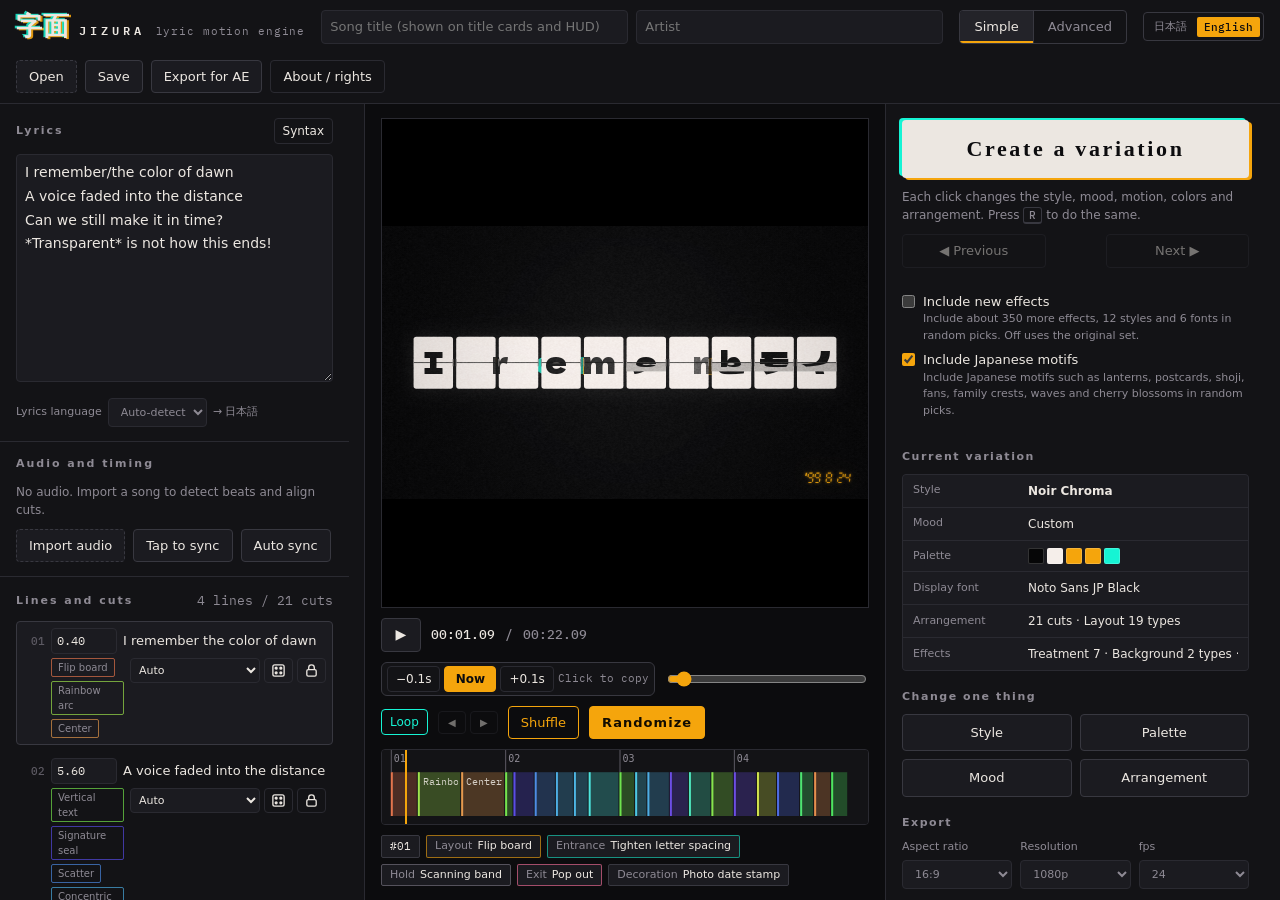
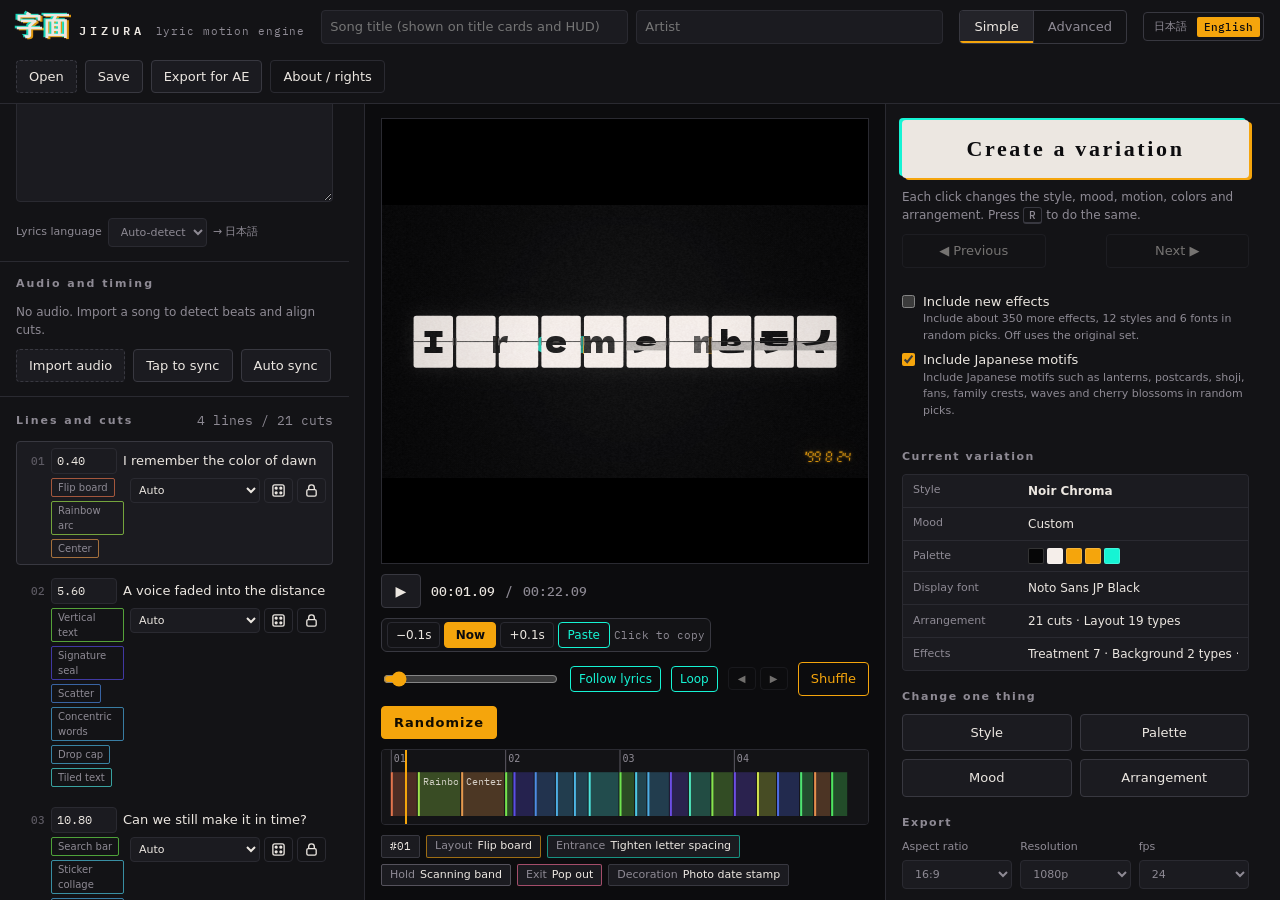
